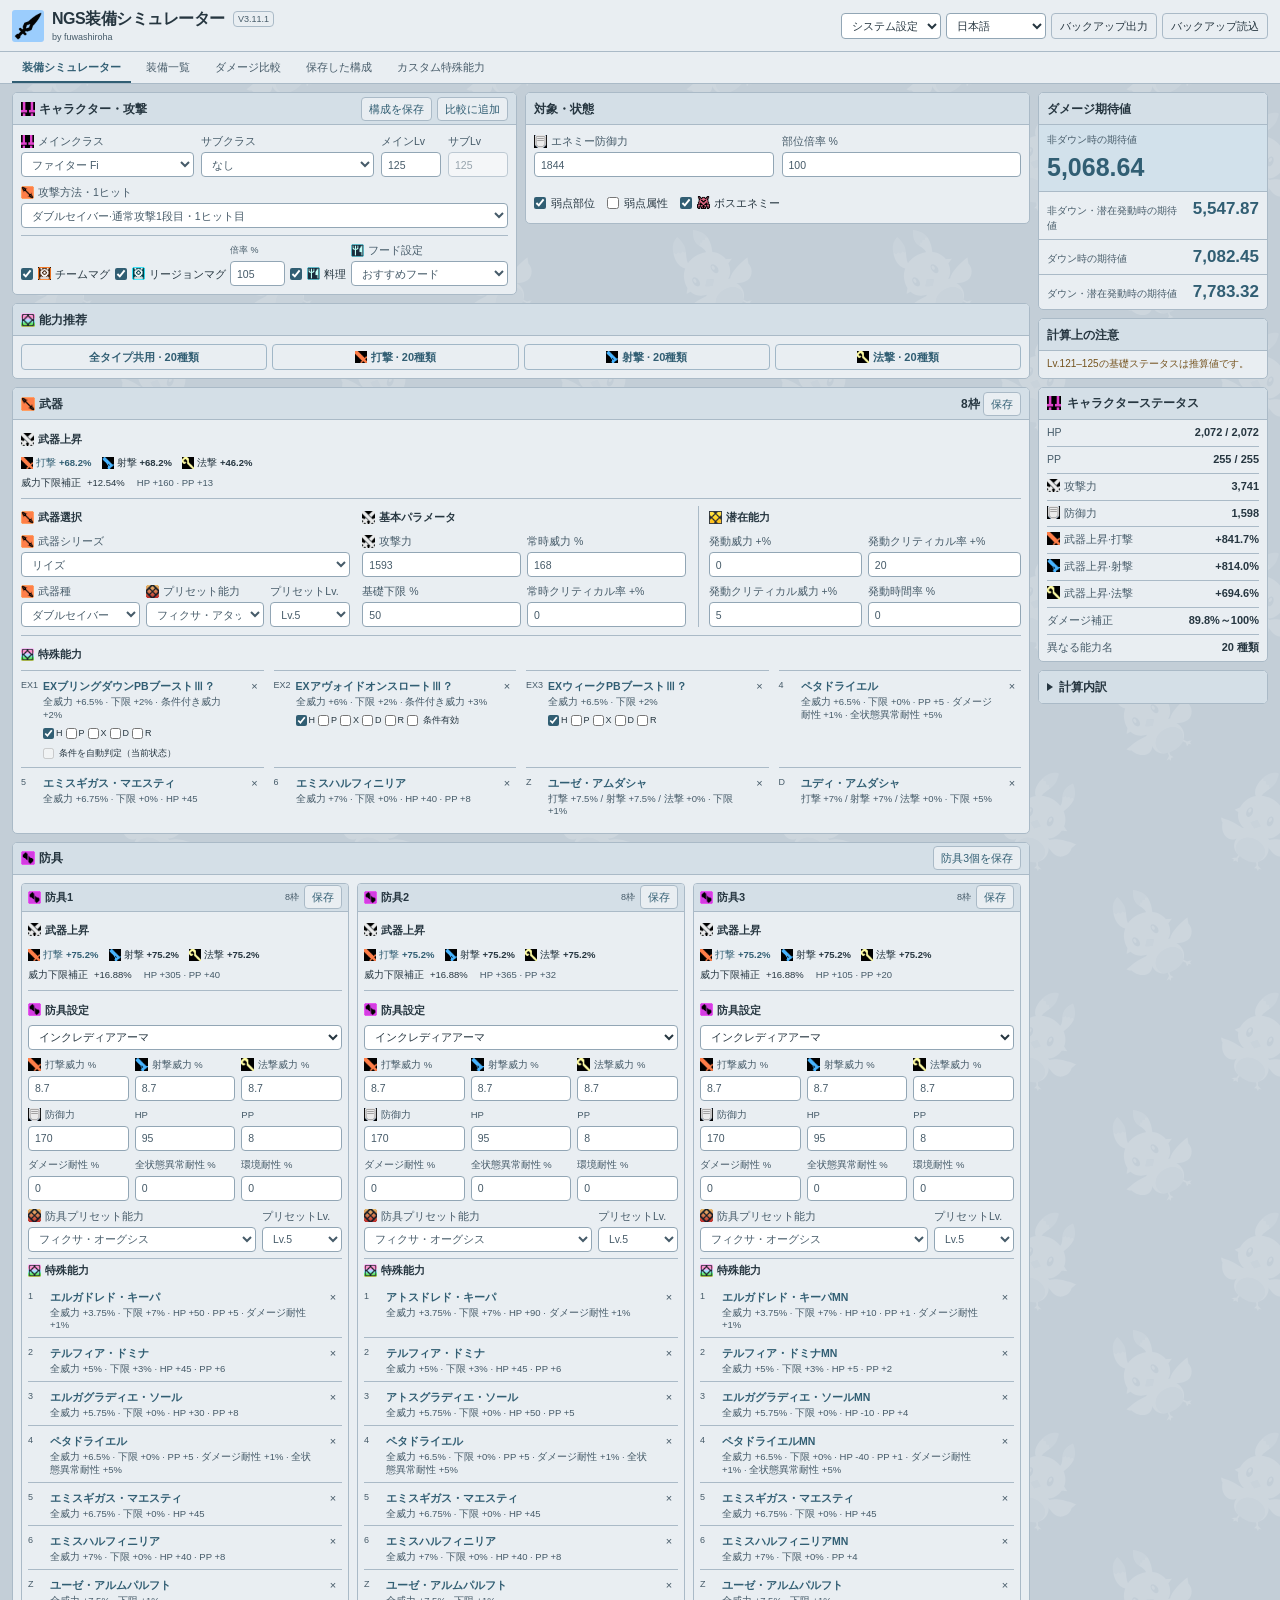
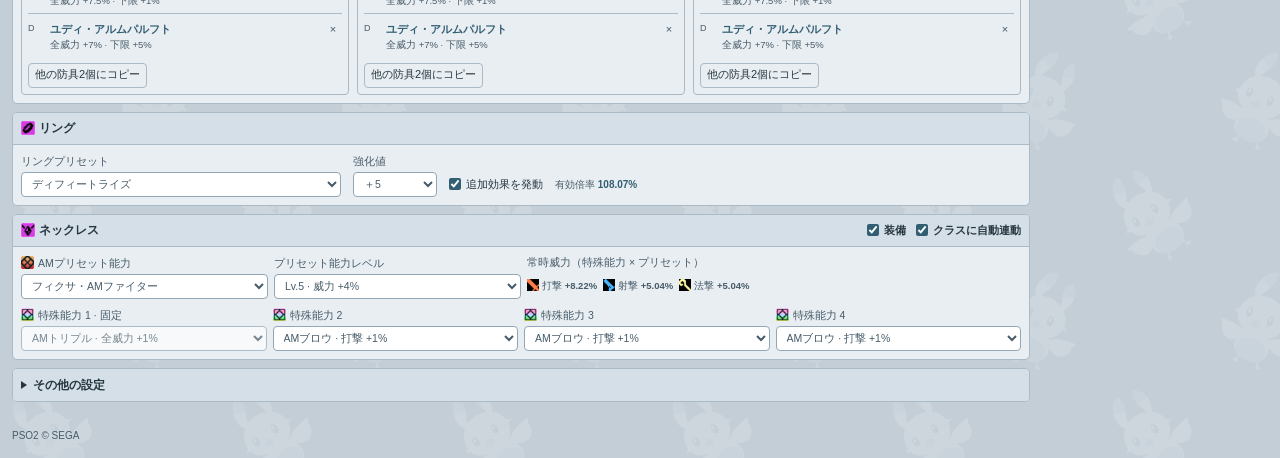
==== ngs-equipment/index.html @ b43def1e "Use English folder names throughout the simulator collection" ====
<!doctype html>
<html lang="zh-CN"><head><meta charset="utf-8"><meta name="viewport" content="width=device-width,initial-scale=1"><meta name="simulator-version" content="3.11.1"><title>NGS配装模拟器</title>
<link rel="icon" type="image/png" sizes="16x16" href="[data-uri]">
<link rel="icon" type="image/png" sizes="32x32" href="[data-uri]">

<script>
function setTheme(value){
 const theme=['light','dark'].includes(value)?value:'system';
 if(theme==='system')document.documentElement.removeAttribute('data-theme');
 else document.documentElement.setAttribute('data-theme',theme);
 try{localStorage.setItem('ngs-ui-theme',theme)}catch(e){}
}
try{setTheme(localStorage.getItem('ngs-ui-theme'))}catch(e){setTheme('system')}
</script>
<style>
:root{color-scheme:light;--control-bg:#fff;--bg:#c3ced7;--panel:#e9eef2;--line:#aabac7;--text:#263640;--muted:#465b69;--accent:#315e73;--blue:#315e73;--warn:#75531e;--soft:#dde5eb;--hover:#d9e5ed;--control-line:#92a6b5;--hover-line:#748e9f;--primary-hover:#284e61;--on-accent:#f1f4f5;--danger:#913c3b;--danger-bg:#eadbda;--warning-bg:#e8e0d0;--warning-line:#b39b6e;--toolbar:#d9e3eb;--toolbar-line:#a1b7c7;--toolbar-hover:#cadde9;--heading-bg:#d4dfe7;--result-bg:#d2e1eb;--base-bg:var(--bg);--toast-bg:#365c6e;--toast-text:#edf2f4;--selection:#947630;--shadow:#24323e12;--dialog-shadow:#152c4030;--scrim:#1c2e4266;--toast-shadow:#24323e20;}
*{box-sizing:border-box}
body{margin:0;background:var(--bg);color:var(--text);font:13px/1.5 system-ui,"Microsoft YaHei",sans-serif}
button,input,select{font:inherit;color:inherit}button,summary,select,input[type=checkbox]{cursor:pointer}
button{border:1px solid var(--line);border-radius:5px;background:var(--panel);padding:6px 11px;min-height:32px;transition:background .15s,border-color .15s}
button:hover{background:var(--hover);border-color:var(--hover-line)}button.primary{background:var(--accent);border-color:var(--accent);color:var(--on-accent);font-weight:600}button.primary:hover{background:var(--primary-hover)}button.danger{color:var(--danger)}button.small{font-size:12px;min-height:28px;padding:4px 8px}button:disabled{opacity:.5;cursor:default}
input,select{width:100%;min-width:0;height:32px;padding:4px 8px;border:1px solid var(--control-line);border-radius:4px;background:var(--control-bg)}input[type=checkbox]{width:15px;height:15px;accent-color:var(--accent);margin:0;flex-shrink:0}
:is(button,input,select,summary,a):focus-visible{outline:2px solid var(--accent);outline-offset:3px}
header{display:flex;justify-content:space-between;align-items:center;gap:16px;padding:14px 24px;background:var(--panel);border-bottom:1px solid var(--line)}h1{font-size:20px;letter-spacing:-.03em;margin:0}h1 .badge{font-size:11px;font-weight:400;margin-left:8px}.eyebrow{display:none}.byline{font-size:11px;color:var(--muted);margin-top:2px}
h2{font-size:15px;margin:0 0 12px}h3{font-size:13px;margin:12px 0 8px}small,.muted{color:var(--muted)}small{font-size:11px}a{color:var(--blue)}
.actions,.row{display:flex;flex-wrap:wrap;align-items:center;gap:8px}.header-actions{justify-content:flex-end}.header-actions select{width:118px}.status{font-size:11px;color:var(--muted)}
.topnav{display:flex;gap:20px;padding:0 24px;border-bottom:1px solid var(--line);background:var(--panel);overflow:auto}.topnav button{border:0;border-bottom:2px solid transparent;border-radius:0;padding:12px 2px;background:transparent;white-space:nowrap;color:var(--muted)}.topnav button.active{border-bottom-color:var(--accent);color:var(--accent);font-weight:650}
main{max-width:1920px;margin:auto;padding:18px 24px 32px}footer{margin-top:24px;padding-top:12px;border-top:1px solid var(--line);font-size:11px;color:var(--muted)}
.panel,.side-panel{background:var(--panel);border:1px solid var(--line);border-radius:7px;padding:14px;margin:0 0 14px}.sectionline,.split{display:flex;justify-content:space-between;align-items:center;gap:10px;flex-wrap:wrap;margin-bottom:12px}.sectionline h2,.split h2{margin:0}.sectionline h2 small{font-weight:400;margin-left:8px}
.sim-workspace{display:grid;grid-template-columns:minmax(0,1fr) 272px;gap:16px;align-items:start}.gear-workspace,.summary{min-width:0}.summary{position:sticky;top:var(--sidebar-top,12px)}
.grid{display:grid;grid-template-columns:repeat(3,minmax(0,1fr));gap:10px}.grid.two{grid-template-columns:repeat(2,minmax(0,1fr))}.grid.four{grid-template-columns:repeat(4,minmax(0,1fr))}.full{grid-column:1/-1}.field{display:block;min-width:0;font-size:12px;color:var(--muted)}.field input,.field select{margin-top:4px}.check{display:flex;align-items:center;gap:6px;font-size:12px;min-height:28px}
details{margin:8px 0}summary{font-size:12px;color:var(--blue);min-height:28px;padding:4px 0}details[open]>summary{margin-bottom:8px}details>.grid{margin-top:10px}.note{font-size:12px;color:var(--muted);margin:8px 0;line-height:1.65}.notice{font-size:12px;padding:10px 12px;background:var(--hover);border-left:3px solid var(--accent);margin:8px 0}.warning{background:var(--warning-bg);color:var(--warn);border-color:var(--warning-line);padding:8px 10px}.hidden,[hidden]{display:none!important}
.battle-actions{margin-left:auto}.battle-line{display:grid;gap:10px;align-items:end;padding:9px 0;border-top:1px solid var(--line)}.group-label{align-self:center;font-size:12px;color:var(--muted);font-weight:600}.character-line{grid-template-columns:78px 1fr 1fr 64px minmax(200px,2fr)}.target-line{grid-template-columns:78px 120px 110px 1fr}.condition-checks{display:flex;gap:10px;flex-wrap:wrap;align-items:center;min-height:32px}.buff-line{grid-template-columns:78px auto auto minmax(150px,210px) 1fr;align-items:center}.buff-explanation{justify-self:end;margin:0}.buff-explanation[open]{grid-column:2/-1;justify-self:stretch}.buff-explanation p{font-size:12px;color:var(--muted);margin:6px 0}.ring-line{grid-template-columns:78px minmax(140px,1fr) 80px auto auto;align-items:center}.ring-effective{font-size:12px;color:var(--muted)}.ring-effective strong{color:var(--accent)}.ring-explanation{margin:0 0 4px 88px}
.compact-battle>details:not(.ring-explanation){border-top:1px solid var(--line);margin:0;padding:5px 0}.compact-battle>details>summary{font-weight:500}.compact-battle summary small{font-size:11px;color:var(--muted);font-weight:400;margin-left:10px}.compact-battle summary .override-active{color:var(--warn);font-weight:600}.advanced-buffs{margin:12px 0}
.outfit-toolbar{margin:0 0 12px;padding:10px 12px;background:var(--toolbar);border:1px solid var(--line);border-radius:6px}.outfit-toolbar>.actions{gap:6px}.outfit-toolbar>.actions button{flex:1 1 130px;font-size:12px;line-height:1.4}.outfit-toolbar>.actions button.primary{background:var(--panel);color:var(--accent);border-color:var(--toolbar-line)}.outfit-toolbar>.actions button.primary:hover{background:var(--toolbar-hover)}.optimization-help{margin:6px 0 0}.optimization-rules{display:flex;gap:6px 18px;flex-wrap:wrap}.optimization-rules details{margin:0}.optimization-rules details[open]{flex-basis:100%}.outfit-toolbar [role=status]:empty{display:none}.outfit-toolbar [role=status]{padding-top:6px;font-size:12px}
.equipment-grid{display:grid;grid-template-columns:repeat(4,minmax(0,1fr));gap:12px;align-items:start}.equipment-card{min-width:0;background:var(--panel);border:1px solid var(--line);border-radius:7px;overflow:clip}.equipment-head{display:flex;align-items:center;justify-content:space-between;padding:9px 10px;background:var(--heading-bg);border-bottom:1px solid var(--line)}.equipment-head strong{font-size:14px}.equipment-head>span{font-size:11px;color:var(--muted)}.equipment-head button{margin-left:5px;background:transparent}.equipment-preamble{padding:10px}.equipment-name{display:none}.statfoot{font-size:11px;color:var(--muted);margin-top:5px}.equipment-panel{margin-top:8px;padding-top:8px;border-top:1px solid var(--line)}.statlabel{font-size:11px;color:var(--muted)}.equipment-pots{display:flex;flex-wrap:wrap;gap:4px 12px;margin:3px 0;font-size:11px;font-variant-numeric:tabular-nums}.equipment-pots .chosen{color:var(--accent)}.equipment-correction{display:flex;justify-content:space-between;gap:5px;font-size:11px}.equipment-correction strong{font-weight:500}.equipment-more{margin:5px 0 0}.equipment-more>summary{font-size:11px;min-height:24px}.equipment-extra,.equipment-status{display:grid;grid-template-columns:repeat(2,minmax(0,1fr));gap:4px 10px;font-size:11px;margin:8px 0}.equipment-extra b,.equipment-status b{float:right}
.slots{display:grid;gap:0;margin:0 10px}.slot{display:grid;grid-template-columns:22px minmax(0,1fr) 24px;gap:5px;padding:9px 0;border-top:1px solid var(--line);align-items:start;min-height:66px}.slot>small{padding-top:4px;font-size:10px}.slot>div{min-width:0}.slotname{display:block;width:100%;padding:0;min-height:24px;text-align:left;border:0;background:transparent;color:var(--accent);font-size:12px;font-weight:600;line-height:1.5;overflow-wrap:anywhere}.slotname:hover{background:var(--hover)}.slot small{font-size:10px;color:var(--muted);line-height:1.45}.slot>div>small{display:block}.slot>.small{padding:0;min-height:24px;width:24px;color:var(--muted);border-color:transparent;background:transparent}.slot>.small:hover{color:var(--danger);background:var(--danger-bg)}.slot-controls{display:flex;gap:5px;flex-wrap:wrap;align-items:center;margin-top:4px}.slot-controls:empty{display:none}.slot .check{font-size:10px;min-height:22px}.slot input[type=checkbox]{height:13px;width:13px}.ex-suffix-options{display:flex;gap:6px;flex-wrap:wrap}.ex-suffix-choice{display:inline-flex;align-items:center;gap:2px;font-size:10px;cursor:pointer}.equipment-footer{padding:0 10px 10px}.equipment-footer>details{padding-top:6px;border-top:1px solid var(--line);margin-bottom:6px}.equipment-footer summary{font-size:11px}.equipment-footer .grid{grid-template-columns:repeat(2,minmax(0,1fr))}
@supports(grid-template-rows:subgrid){.equipment-grid{grid-template-rows:auto auto repeat(8,minmax(66px,auto)) auto;row-gap:0}.equipment-card{display:grid;grid-template-rows:subgrid;grid-row:span 11}.equipment-body{display:contents}.equipment-card .slots{grid-template-rows:subgrid;grid-row:span 8}.equipment-preamble{align-self:start}}
.amulet-panel{margin-top:14px}.amulet-slots{margin-top:12px}
.side-panel{padding:0;overflow:clip}.side-panel h2,.side-panel>summary{padding:12px 14px;font-size:13px;margin:0;border-bottom:1px solid var(--line);font-weight:600}.side-panel>summary{border:0}.side-panel[open]>summary{border-bottom:1px solid var(--line)}.damage-row{display:flex;align-items:baseline;justify-content:space-between;gap:8px;padding:10px 14px;border-bottom:1px solid var(--line)}.damage-row:last-of-type{border:0}.damage-row span{color:var(--muted);font-size:11px}.damage-row strong{color:var(--accent);font-size:19px;line-height:1.3;font-variant-numeric:tabular-nums;white-space:nowrap}.damage-primary{display:block;background:var(--result-bg);padding:14px}.damage-primary span{display:block}.damage-primary strong{display:block;font-size:30px;margin-top:4px}.side-row{display:flex;justify-content:space-between;gap:10px;margin:0 14px;padding:8px 0;border-bottom:1px solid var(--line);font-size:12px;overflow-wrap:anywhere}.side-row:last-child{border:0}.side-row span{color:var(--muted)}.side-row strong{text-align:right;font-weight:600;font-variant-numeric:tabular-nums}.side-content{padding:0 12px 10px}.side-content .side-row{margin:0;font-size:11px}.side-content details{border-bottom:1px solid var(--line)}.side-panel>.note{padding:0 14px}.detailnames{display:flex;flex-wrap:wrap;gap:5px}.namechip{padding:3px 5px;background:var(--soft);border:1px solid var(--line);font-size:11px}.namechip b{color:var(--accent);margin-left:6px}
.tablewrap{overflow:auto}table{width:100%;border-collapse:collapse;font-size:12px;white-space:nowrap}td,th{padding:10px 12px;border-bottom:1px solid var(--line)}th{font-weight:500;text-align:left;background:var(--heading-bg);color:var(--muted)}td.number{text-align:right;font-variant-numeric:tabular-nums}td.title{min-width:160px;white-space:normal}td.title small{display:block}tr.base{background:var(--base-bg)}.bar{height:3px;background:var(--accent);margin-top:5px;max-width:100%}.badge{display:inline-block;border:1px solid var(--line);border-radius:4px;padding:2px 6px;color:var(--muted);font-size:11px}
dialog{width:min(800px,94vw);max-height:88dvh;padding:18px;border:1px solid var(--line);border-radius:9px;color:var(--text);background:var(--panel);box-shadow:0 16px 60px var(--dialog-shadow)}dialog::backdrop{background:var(--scrim)}#saveForm>.primary{margin-top:10px}dialog h2{font-size:16px}.pickerfilters{display:grid;grid-template-columns:2fr 1.4fr 1fr;gap:8px}.picklist{max-height:55dvh;overflow:auto;margin-top:10px;display:grid;gap:5px;align-content:start}.pickitem{display:block;text-align:left;width:100%;padding:10px 12px}.pickitem strong,.pickitem small{display:block}.pickitem small{white-space:normal;line-height:1.6}.originalnames{font-size:11px;color:var(--muted);overflow-wrap:anywhere}.pickgroup{grid-column:1/-1;padding:8px;background:var(--soft);margin:6px 0 0;font-size:12px}.savedgrid{display:grid;grid-template-columns:repeat(auto-fill,minmax(260px,1fr));gap:12px}.savedcard{border:1px solid var(--line);border-radius:7px;padding:16px;background:var(--panel)}.savedcard h3{margin-top:0;overflow-wrap:anywhere}.empty{text-align:center;padding:36px;color:var(--muted)}.source{font-size:12px;overflow-wrap:anywhere}ul{padding-left:22px}.metrics{display:flex;gap:18px;flex-wrap:wrap}.metric strong{display:block;font-size:18px}.big,.statvalue{font-size:24px;font-variant-numeric:tabular-nums;color:var(--accent)}.selected-target{outline:2px solid var(--selection);outline-offset:-2px}
#toast{position:fixed;bottom:24px;left:50%;transform:translateX(-50%);background:var(--toast-bg);color:var(--toast-text);padding:10px 18px;border-radius:6px;max-width:90vw;z-index:30;box-shadow:0 8px 30px var(--toast-shadow)}
@media(max-width:1390px){.sim-workspace{grid-template-columns:minmax(0,1fr) 250px}.equipment-grid{grid-template-columns:repeat(2,minmax(0,1fr))}.character-line{grid-template-columns:70px 1fr 1fr 64px}.character-line .attack-wide{grid-column:2/-1}}
@media(max-width:850px){header{padding:12px 16px;align-items:flex-start}.topnav{padding:0 16px;gap:16px}main{padding:14px 16px}.sim-workspace{grid-template-columns:1fr}.summary{position:static;display:grid;grid-template-columns:1fr 1fr;gap:12px}.summary>.side-panel{margin:0}.summary>.warning{grid-column:1/-1}.grid.four{grid-template-columns:repeat(2,minmax(0,1fr))}}
@media(max-width:500px){body{font-size:14px}header{flex-direction:column;gap:10px}h1{font-size:19px}.header-actions{width:100%;justify-content:flex-start}.header-actions .status{margin-left:auto}.topnav{gap:14px}.topnav button{font-size:12px}main{padding:12px}.panel{padding:12px}.sectionline h2 small{display:block;margin:2px 0 0}.battle-actions{gap:6px}.battle-actions button{font-size:12px}.character-line,.target-line,.buff-line,.ring-line{grid-template-columns:repeat(2,minmax(0,1fr));gap:8px}.group-label{grid-column:1/-1}.character-line .attack-wide,.condition-checks,.target-line .condition-checks{grid-column:1/-1}.ring-line>.check,.ring-effective{grid-column:auto}.buff-explanation,.buff-explanation[open]{grid-column:1/-1}.ring-explanation{margin-left:0}.compact-battle summary small{display:block;margin:2px 0 0 14px}.compact-battle input:not([type=checkbox]),.compact-battle select{height:36px}.equipment-grid{display:grid;grid-template-columns:1fr;grid-template-rows:none;gap:12px}.equipment-card{display:block;grid-row:auto}.equipment-body{display:block}.equipment-card .slots{grid-template-rows:none;grid-row:auto}.slot{min-height:64px}.slotname{font-size:13px}.slot small{font-size:11px}.slot>.small{min-height:28px}.summary{display:block}.summary>.side-panel{margin-bottom:12px}.grid{grid-template-columns:repeat(2,minmax(0,1fr))}.grid.two{grid-template-columns:1fr}.amulet-panel>.sectionline>.actions{display:block}.pickerfilters{grid-template-columns:1fr 1fr}.pickerfilters input{grid-column:1/-1}dialog{padding:14px}.damage-row strong{font-size:21px}.damage-primary strong{font-size:30px}}
@media(prefers-reduced-motion:reduce){*,*::before,*::after{transition:none!important;animation:none!important;scroll-behavior:auto!important}}
@media(prefers-color-scheme:dark){:root:not([data-theme="light"]){color-scheme:dark;--control-bg:var(--panel);--bg:#10161d;--panel:#18212b;--line:#344252;--text:#e4ebf2;--muted:#a6b5c4;--accent:#88c7ef;--blue:#88c7ef;--warn:#f2c47d;--soft:#1d2935;--hover:#253a4c;--control-line:#526477;--hover-line:#8ab6d3;--primary-hover:#a4d7f7;--on-accent:#102332;--danger:#ffa5a5;--danger-bg:#40272e;--warning-bg:#352a1d;--warning-line:#b78b4b;--toolbar:#1c2936;--toolbar-line:#526d83;--toolbar-hover:#2a4255;--heading-bg:#21303e;--result-bg:#1d3243;--base-bg:#21394b;--toast-bg:#a6d9f7;--toast-text:#102332;--selection:#e0b75b;--shadow:#0004;--dialog-shadow:#0008;--scrim:#060b13bb;--toast-shadow:#0006;}}
:root[data-theme="dark"]{color-scheme:dark;--control-bg:var(--panel);--bg:#10161d;--panel:#18212b;--line:#344252;--text:#e4ebf2;--muted:#a6b5c4;--accent:#88c7ef;--blue:#88c7ef;--warn:#f2c47d;--soft:#1d2935;--hover:#253a4c;--control-line:#526477;--hover-line:#8ab6d3;--primary-hover:#a4d7f7;--on-accent:#102332;--danger:#ffa5a5;--danger-bg:#40272e;--warning-bg:#352a1d;--warning-line:#b78b4b;--toolbar:#1c2936;--toolbar-line:#526d83;--toolbar-hover:#2a4255;--heading-bg:#21303e;--result-bg:#1d3243;--base-bg:#21394b;--toast-bg:#a6d9f7;--toast-text:#102332;--selection:#e0b75b;--shadow:#0004;--dialog-shadow:#0008;--scrim:#060b13bb;--toast-shadow:#0006;}
@media print{header,.topnav,button,footer{display:none!important}.sim-workspace{display:block}.summary{position:static}:root{color-scheme:light;--panel:white;--text:black;--muted:#333;--line:#aaa;--heading-bg:#eee;--result-bg:#eee;--base-bg:#eee;--accent:#174c70}body{background:white;color:black}.panel,.equipment-card,.side-panel{break-inside:avoid}}
</style><style id="compact-layout">
body{font-size:12px;line-height:1.4}
header{padding:8px 14px;gap:12px}h1{font-size:17px}h1 .badge,.byline{font-size:10px}.header-actions{gap:6px}.header-actions select{width:100px;height:28px;font-size:11px}.header-actions button{font-size:11px;padding:3px 8px;min-height:28px}.topnav{padding:0 14px;gap:16px}.topnav button{font-size:12px;min-height:30px;padding:7px 2px}
main{padding:10px 14px 24px}.sim-workspace{grid-template-columns:minmax(0,1fr) 240px;gap:10px}.panel{padding:8px;margin-bottom:8px;border-radius:5px}.sectionline,.split{gap:6px;margin-bottom:7px}h2{font-size:13px;margin-bottom:8px}h3{font-size:12px;margin:8px 0 5px}.sectionline h2{font-size:13px}.actions,.row{gap:6px}
button{font-size:12px;min-height:27px;padding:3px 8px;border-radius:3px}button.small{font-size:11px;min-height:25px;padding:3px 6px}input,select{height:27px;padding:3px 6px;font-size:12px;border-radius:3px}input[type=checkbox]{width:14px;height:14px}.field{font-size:11px}.field input,.field select{margin-top:2px}.grid{gap:6px}.check{font-size:11px;min-height:24px;gap:5px}small{font-size:10px}
details{margin:5px 0}summary{font-size:11px;min-height:24px;padding:2px 0}details[open]>summary{margin-bottom:5px}details>.grid{margin-top:6px}.note{font-size:11px;line-height:1.5;margin:5px 0}.notice{font-size:11px;padding:6px 9px;margin:6px 0}.warning{padding:6px 9px}
.battle-line{padding:6px 0;gap:7px}.group-label{font-size:11px}.character-line{grid-template-columns:66px 1fr 1fr 54px minmax(190px,2fr)}.target-line{grid-template-columns:66px 110px 100px 1fr}.buff-line{grid-template-columns:66px auto auto minmax(140px,190px) 1fr}.ring-line{grid-template-columns:66px minmax(130px,1fr) 64px auto auto}.condition-checks{min-height:27px;gap:5px 10px}.buff-explanation,.ring-effective{font-size:11px}.buff-explanation p{font-size:11px}.ring-explanation{margin:0 0 2px 73px}.compact-battle>details:not(.ring-explanation){padding:3px 0}.compact-battle summary small{font-size:10px;margin-left:7px}.advanced-buffs{margin:8px 0}.battle-actions button{font-size:11px}
.outfit-toolbar{padding:7px 8px;margin-bottom:8px;border-radius:4px}.outfit-toolbar>.actions{gap:5px}.outfit-toolbar>.actions button{font-size:11px;flex-basis:115px;line-height:1.3}.optimization-help{margin-top:3px}.optimization-rules{gap:4px 12px}.outfit-toolbar [role=status]{font-size:11px;padding-top:4px}
.equipment-grid{column-gap:8px}.equipment-card{border-radius:5px}.equipment-head{padding:6px 8px}.equipment-head strong{font-size:13px}.equipment-head>span{font-size:10px}.equipment-head button{font-size:10px;min-height:24px}.equipment-preamble{padding:7px}.statfoot{font-size:10px;margin-top:3px}.equipment-panel{margin-top:5px;padding-top:5px}.statlabel,.equipment-pots,.equipment-correction{font-size:10px}.equipment-pots{gap:3px 8px;margin:2px 0}.equipment-more{margin:3px 0 0}.equipment-more>summary{font-size:10px;min-height:22px}.equipment-extra,.equipment-status{font-size:10px;gap:3px 7px;margin:5px 0}
.equipment-card .slots{margin:0 7px}.slot{grid-template-columns:19px minmax(0,1fr) 24px;gap:4px;padding:6px 0;min-height:52px}.slotname{font-size:11px;min-height:22px;line-height:1.4}.slot small{font-size:10px;line-height:1.35}.slot>small{padding-top:3px}.slot-controls{margin-top:3px;gap:4px}.slot .check{font-size:10px;min-height:22px}.ex-suffix-options{gap:4px}.equipment-footer{padding:0 7px 7px}.equipment-footer>details{padding-top:4px;margin-bottom:4px}.equipment-footer summary{font-size:10px}
@supports(grid-template-rows:subgrid){.equipment-grid{grid-template-rows:auto auto repeat(8,minmax(52px,auto)) auto;row-gap:0}@media(500px < width < 1200px){.equipment-card:nth-child(-n+2){margin-bottom:8px}}}
.amulet-panel{margin-top:8px}.amulet-slots{margin-top:8px}.amulet-panel .sectionline{gap:6px}
.side-panel{margin-bottom:8px;border-radius:5px}.side-panel h2,.side-panel>summary{padding:7px 10px;font-size:12px}.damage-row{padding:7px 10px;gap:6px}.damage-row span{font-size:10px}.damage-row strong{font-size:17px}.damage-primary{padding:10px}.damage-primary strong{font-size:25px;margin-top:3px}.side-row{margin:0 10px;padding:5px 0;font-size:11px;gap:8px}.side-content{padding:0 9px 7px}.side-content .side-row{font-size:10px}.side-panel>.note{padding:0 10px}.namechip{font-size:10px;padding:2px 4px}
table{font-size:11px}td,th{padding:7px 8px}.savedgrid{gap:8px}.savedcard{padding:10px;border-radius:5px}.badge{font-size:10px;padding:1px 5px}.metrics{gap:12px}.metric strong{font-size:16px}.big,.statvalue{font-size:21px}footer{margin-top:14px;padding-top:8px;font-size:10px}
dialog{padding:12px;border-radius:6px}dialog h2{font-size:14px}.pickerfilters{gap:6px}.picklist{gap:4px;margin-top:7px}.pickitem{padding:7px 9px;font-size:12px}.pickitem small,.originalnames{font-size:10px;line-height:1.5}.pickgroup{padding:6px;font-size:11px;margin-top:4px}
@media(min-width:1100px){.character-line .attack-wide{grid-column:auto}}
@media(min-width:1200px){.sim-workspace .equipment-grid{grid-template-columns:repeat(4,minmax(0,1fr))}}
@media(min-width:851px) and (max-width:1099px){.character-line{grid-template-columns:66px 1fr 1fr 54px}.character-line .attack-wide{grid-column:2/-1}.buff-line{grid-template-columns:66px auto auto 1fr}.buff-explanation{grid-column:2/-1;justify-self:start}.ring-line{grid-template-columns:66px 1fr 64px}.ring-line>.check{grid-column:2}.ring-effective{grid-column:3}.target-line{grid-template-columns:66px 1fr 1fr}.condition-checks{grid-column:2/-1}}
@media(max-width:850px){header{padding:9px 12px}.topnav{padding:0 12px}main{padding:8px}.sim-workspace{grid-template-columns:1fr;gap:8px}.summary{position:static;gap:8px}.summary>.side-panel{margin-bottom:8px}.grid.four{grid-template-columns:repeat(2,minmax(0,1fr))}}
@media(max-width:500px){header{gap:8px}h1{font-size:16px}.header-actions{display:grid;grid-template-columns:repeat(2,minmax(0,1fr));gap:5px;width:100%}.header-actions select{width:100%;height:29px}.header-actions button{width:100%;height:29px}.header-actions .status{grid-column:1/-1}.header-actions .status[hidden]{display:none}.topnav{gap:13px}.topnav button{font-size:11px;padding:7px 0}.panel{padding:8px}.sectionline h2 small{margin:2px 0 0}.battle-actions button{font-size:11px;padding:3px 6px}.battle-line{gap:6px}.character-line,.target-line,.buff-line,.ring-line{grid-template-columns:repeat(2,minmax(0,1fr))}.group-label{grid-column:1/-1}.character-line .attack-wide,.condition-checks,.target-line .condition-checks{grid-column:1/-1}.buff-explanation,.buff-explanation[open]{grid-column:1/-1}.ring-line>.check,.ring-effective{grid-column:auto}.ring-explanation{margin-left:0}.compact-battle summary small{margin:2px 0 0 14px}.compact-battle input:not([type=checkbox]),.compact-battle select{height:30px}.equipment-grid{grid-template-columns:1fr;grid-template-rows:none;gap:8px}.equipment-card{display:block;grid-row:auto}.equipment-body{display:block}.equipment-card .slots{grid-template-rows:none;grid-row:auto}.slot{min-height:54px;padding:6px 0}.slotname{font-size:12px}.slot>.small{min-height:26px}.summary{display:block}.summary>.side-panel{margin-bottom:8px}.damage-row strong{font-size:18px}.damage-primary strong{font-size:25px}.pickerfilters{grid-template-columns:1fr 1fr}.pickerfilters input{grid-column:1/-1}.amulet-panel>.sectionline>.actions{display:flex}.amulet-panel>.sectionline>.actions .check{font-size:10px}}
</style><style id="ui-icons">
.ui-icon{display:inline-block;width:14px;height:14px;vertical-align:-2px;margin-right:4px;flex-shrink:0;object-fit:contain;image-rendering:auto}
.ui-icon.stat-icon{width:12px;height:12px;vertical-align:-2px;margin-right:3px}
.field-title{display:block;line-height:1.4}.field-title .ui-icon{vertical-align:-3px}
.equipment-pots{column-gap:6px}.equipment-pots>span{white-space:nowrap}.equipment-head strong .ui-icon{vertical-align:-2px}
</style><style id="unified-layout">:root{--ink:var(--text)}
:root[data-theme=dark]{--base-bg:#10171f;--panel:#18222d;--text:#dce6ef;--ink:#dce6ef;--muted:#9bafbf;--line:#344555;--accent:#8ed3fb;--soft:#1d2b38;--heading-bg:#213241}
@media(prefers-color-scheme:dark){:root:not([data-theme=light]){--base-bg:#10171f;--panel:#18222d;--text:#dce6ef;--ink:#dce6ef;--muted:#9bafbf;--line:#344555;--accent:#8ed3fb;--soft:#1d2b38;--heading-bg:#213241}}
body{font-family:Arial,"Microsoft YaHei","Meiryo",sans-serif;font-size:11px;line-height:1.45;background:var(--base-bg);color:var(--text)}
body>header{padding:7px 12px;gap:10px;min-height:42px;align-items:center;border-bottom:1px solid var(--line)}
header h1,header .brand-title h1{font-size:16px;line-height:1.3;margin:0}.byline,.brand-author{font-size:9px;margin-top:1px}.eyebrow{display:none}
.badge,.app-version{font-size:9px;padding:1px 4px}.header-actions{gap:5px}.header-actions .language-select>span{display:none}
button,input,select,textarea,option{font-family:inherit;font-size:10.5px}button{min-height:25px;padding:3px 7px;border-radius:4px}input:not([type=checkbox]):not([type=radio]),select{height:25px;min-height:25px;padding:3px 6px;border-radius:4px}input[type=checkbox]{width:12px;height:12px}
.topnav{display:flex;gap:5px;padding:0 12px;background:var(--panel);border-bottom:1px solid var(--line);overflow-x:auto;white-space:nowrap}
.topnav button{border:0;border-bottom:2px solid transparent;background:transparent;color:var(--muted);border-radius:0;min-height:31px;padding:5px 10px;font-size:11px}
.topnav button.active{color:var(--accent);border-bottom-color:var(--accent);font-weight:700}.topnav .ui-icon{width:12px;height:12px}
body>main{display:block;max-width:1680px;margin:auto;padding:8px 12px 18px}.sim-workspace{display:grid;grid-template-columns:minmax(0,1fr) 230px;gap:8px;align-items:start}
.gear-workspace,.left{display:grid;grid-template-columns:minmax(0,1fr);gap:8px;min-width:0}.sim-section,.left>.card,.sim-top-grid>.card{grid-column:auto;min-width:0;margin:0;padding:8px;background:var(--panel);border:1px solid var(--line);border-radius:5px}.sim-top-grid{display:grid;grid-template-columns:repeat(2,minmax(0,1fr));gap:8px;align-items:start}
.sectionline,.section-title{display:flex;align-items:center;justify-content:space-between;gap:6px;margin:0 0 6px;min-height:23px}.sectionline h2,.section-title h2,h2{font-size:12px;line-height:1.4;margin:0;font-weight:700}h3{font-size:11px;margin:7px 0 4px}
.actions,.row{gap:5px}.field,.field>span,.group-label,.toggle,.check,.hint,.note,.muted{font-size:10.5px}.field input,.field select{margin-top:3px}.fields,.grid{gap:6px}.fields.four,.grid.four{grid-template-columns:repeat(4,minmax(0,1fr))}.fields.three,.grid.three{grid-template-columns:repeat(3,minmax(0,1fr))}
.sim-character-fields{display:grid;grid-template-columns:1fr 1fr 64px minmax(220px,2fr);gap:7px;align-items:end}.sim-target-fields{display:grid;grid-template-columns:120px 120px minmax(0,1fr);gap:8px;align-items:end}.condition-checks,.toggles{display:flex;gap:5px 12px;flex-wrap:wrap;min-height:25px;margin:5px 0 0}.check,.toggle{min-height:23px;gap:5px}
.sim-top-grid .sim-character-fields{grid-template-columns:1fr 1fr 60px}.sim-top-grid .attack-wide{grid-column:1/-1}.sim-top-grid .sim-target-fields{grid-template-columns:1fr 1fr}.sim-top-grid .condition-checks{grid-column:1/-1}.other-section-host{padding:0!important}
.sim-other{padding:0}.sim-other>summary{padding:8px;min-height:35px;margin:0;display:list-item;font-size:12px;font-weight:700;color:var(--text)}.sim-other>summary h2{display:inline;font-size:12px}.sim-other-content{padding:0 8px 8px}.sim-other details{margin-top:7px;padding-top:7px}.sim-other summary{font-size:10.5px;min-height:24px;padding:3px 0}.sim-other .buff-line{grid-template-columns:66px auto auto minmax(140px,200px);padding:4px 0}.sim-other .advanced-buffs{margin:5px 0}
.summary,.right{position:sticky;top:8px;align-self:start;min-width:0;display:flex;flex-direction:column;gap:8px}.side-panel,.right>.card,.right>#result,.right>#warnings{margin:0;border:1px solid var(--line);border-radius:5px;overflow:hidden;padding:0;background:var(--panel)}
.side-panel h2,.right .section-title,.right #result .damage-heading,.sim-side-heading{font-size:12px;background:var(--heading-bg);padding:7px 8px;margin:0;border-bottom:1px solid var(--line)}.right .section-title{min-height:31px}.right .section-title h2{font-size:12px;background:none;padding:0;border:0}
.damage-row{padding:6px 8px}.damage-row span{font-size:10px}.damage-row strong{font-size:17px}.damage-primary{padding:8px}.damage-primary strong{font-size:25px}.side-row{margin:0 8px;padding:5px 0;font-size:10.5px}.side-row strong{font-size:11px}.side-content{padding:0 8px 7px}
.sim-warning-list{list-style:none;margin:0;padding:6px 8px;max-height:100px;overflow:auto;font-size:10px;color:var(--warn,var(--danger))}.sim-warning-list li+li{margin-top:5px}.sim-clear{font-size:9px;font-weight:400;color:var(--muted);float:right}.sim-breakdown{margin:0;padding:0;border:0}.sim-breakdown>summary{padding:7px 8px;color:var(--text);font-size:12px;font-weight:700;min-height:31px;background:var(--heading-bg);margin:0}.sim-breakdown>summary h2{display:inline;background:none;border:0;padding:0}.sim-breakdown-body{padding:7px 8px}.sim-breakdown-body details{margin-top:5px;padding-top:5px}.sim-breakdown-body summary{font-size:10px;min-height:23px;padding:3px 0}
.sim-breakdown .side-row{margin:0;font-size:10px}.sim-breakdown .formula,.sim-breakdown .trace>div{font-size:10px;padding:5px}.right #result .big-number{font-size:25px;margin-top:2px}.right #result .damage-primary{padding:8px}.right #result .damage-row,.right #result .damage-context{padding:6px 8px}.right #result .damage-range b,.right #result .damage-crit b{font-size:15px}.right #result .dps-total{font-size:18px}.right #result .dps-parts{font-size:9px}.right #result .damage-context{display:none}
.survival-stats{padding:0 8px;display:block}.survival-stats>div{display:flex;justify-content:space-between;padding:5px 0;font-size:10.5px}.survival-stats span{font-size:10.5px}.survival-stats b{font-size:11px}
#survival .survival-stats>div{padding:4px 0}#survival .survival-stats span{font-size:10.5px}#survival .survival-stats b{font-size:11px}.right #result .metrics .damage-row{display:flex;align-items:center;justify-content:space-between;gap:5px;padding:5px 8px}.right #result .dps-block{display:grid;grid-template-columns:1fr auto;gap:2px;align-items:center}.right #result .dps-block .result-top{display:block}.right #result .dps-block .result-top>span:last-child{display:none}.right #result .dps-block .dps-parts{grid-column:1/-1;display:flex;justify-content:space-between}.right #result .dps-total{text-align:right}
.outfit-toolbar{margin:0 0 7px;padding:0;background:none;border:0}.outfit-toolbar>.actions{display:grid;grid-template-columns:repeat(5,minmax(0,1fr));gap:5px}.outfit-toolbar .primary{font-size:10px;min-height:26px;padding:3px}.outfit-toolbar .ui-icon{width:12px;height:12px}.outfit-toolbar .statfoot:empty{display:none}
.equipment-card{border-radius:4px}.equipment-head{padding:5px 7px}.equipment-head strong{font-size:11px}.equipment-head>span{font-size:9px}.equipment-head button{font-size:9px;min-height:22px;padding:2px 5px}.equipment-preamble{padding:6px}.equipment-panel{margin-top:5px;padding-top:5px}.statfoot,.statlabel,.equipment-pots,.equipment-correction,.slot small{font-size:9.5px}.equipment-pots{gap:3px 6px}.equipment-extra{font-size:9.5px;gap:3px 8px;margin:5px 0}.gear-secondary{display:flex;gap:10px;font-size:9.5px;color:var(--muted);margin-top:4px}
.weapon-section>.equipment-card{display:block;border:0;background:none;overflow:visible;margin:0;grid-row:auto}.weapon-section>.equipment-card>.equipment-head{display:none}.weapon-section .equipment-body{display:grid;grid-template-columns:190px minmax(0,1fr);gap:8px}.weapon-section .equipment-preamble{padding:0}.weapon-section .slots{display:grid;grid-template-columns:repeat(3,minmax(0,1fr));grid-template-rows:none;grid-row:auto;gap:0 8px;margin:0}.weapon-section .equipment-footer{display:block;grid-column:1/-1;padding:0}.weapon-section .slot{min-height:43px}
.slot{grid-template-columns:18px minmax(0,1fr) 18px;gap:4px;padding:5px 0;min-height:43px}.slotname{font-size:10.5px;min-height:20px;line-height:1.35}.slot>small{font-size:9px}.slot>.small{width:18px;min-height:20px}.slot-controls{margin-top:3px;gap:3px}.slot .check,.ex-suffix-choice{font-size:9px;min-height:17px}.ex-suffix-options{gap:3px}.slot input[type=checkbox]{width:11px;height:11px}.equipment-footer{padding:0 6px 6px}
.armor-grid{display:grid;grid-template-columns:repeat(3,minmax(0,1fr));gap:8px;align-items:start}.armor-grid .equipment-card{display:block;grid-row:auto;margin:0}.armor-grid .equipment-body{display:block}.armor-grid .slots{grid-template-rows:none;grid-row:auto;margin:0 6px}.armor-grid .slot{min-height:43px}
.amulet-panel>.grid:first-of-type{grid-template-columns:repeat(3,minmax(0,1fr))}.amulet-panel>.grid{gap:6px}.amulet-panel>.sectionline>.actions{display:flex;gap:10px}.ring-fields{display:flex;flex-wrap:wrap;align-items:center;gap:8px 12px}.ring-fields .field{margin:0}.ring-fields select{margin-top:0}.ring-choice{position:relative;display:flex;align-items:center;gap:6px;flex:1 1 280px;max-width:440px}.ring-choice-caption{white-space:nowrap}.ring-choice>select{flex:1;min-width:0}.ring-level{display:flex;align-items:center;gap:6px;flex:none}.ring-level .field-title{white-space:nowrap}.ring-level select{width:70px}.ring-fields>.check{white-space:nowrap;min-height:25px}.ring-effective{font-size:10px;margin-left:auto;white-space:nowrap}
.text-button{font-size:10.5px;min-height:23px;padding:2px 4px}.weapon-card{padding:7px;border-radius:4px}.weapon-card h3{font-size:12px;margin:5px 0}.equip-kicker{font-size:9.5px;letter-spacing:0;margin-bottom:5px}.statline,.unitstats,.slot-header{font-size:9.5px}.slot-header{margin:6px 0 4px}.sop,.affix,.add-affix{font-size:10px;min-height:25px;padding:3px 6px}.sop span{font-size:9px}.sop-slots,.affix-slots{gap:4px}.units{display:grid;grid-template-columns:repeat(3,minmax(0,1fr));gap:7px}.unit-card{padding:7px;border-radius:4px}.unit-card select{height:25px;font-size:10px}.unit-card .affix-slots{display:flex;flex-direction:column}.weapon-abilities{min-width:0}.timed-heading strong{font-size:10.5px}.embed>span{font-size:10px}.attack-strip{font-size:10px;padding:5px 7px;margin:5px 0 0}.attack-strip .tag{font-size:9px}
.plan-grid,.savedgrid{display:grid;grid-template-columns:repeat(auto-fill,minmax(245px,1fr));gap:8px}.plan-card,.savedcard{padding:10px;background:var(--panel);border:1px solid var(--line);border-radius:5px}.plan-card h3,.savedcard h3{font-size:12px;margin:0 0 5px}.plan-card .actions,.savedcard .actions{margin-top:8px}.plan-meta{font-size:10px;color:var(--muted)}
.custom-affix-form{margin-bottom:10px;padding:8px;border:1px solid var(--line);border-radius:4px}.custom-affix-form .fields{grid-template-columns:repeat(5,minmax(0,1fr));margin:6px 0}.custom-affix-form .wide{grid-column:span 2}.empty{font-size:11px;padding:22px;color:var(--muted);text-align:center}
table{font-size:10.5px}th{font-size:10px;padding:6px 8px}td{padding:7px 8px}dialog{font-size:11px;padding:12px;border-radius:6px}dialog h2{font-size:13px}.pickitem,.picker-item{font-size:10.5px;padding:7px 9px}.pickitem small,.picker-item small,.picker-item span{font-size:9.5px}.ui-icon{width:13px;height:13px;vertical-align:-2px}.ui-icon.stat-icon{width:12px;height:12px}.field-title .ui-icon{vertical-align:-2px}footer{padding:8px 0 0;font-size:9px;color:var(--muted)}
[hidden]{display:none!important}
@media(min-width:1100px){.weapon-card{display:grid;grid-template-columns:minmax(210px,1fr) minmax(0,1.8fr);column-gap:12px}.weapon-abilities{grid-column:2;grid-row:1/span 5}.weapon-card>.fields{grid-template-columns:repeat(3,minmax(0,1fr))}.weapon-card>.equip-kicker,.weapon-card>h3,.weapon-card>.statline{grid-column:1}.sim-top-grid #character>.fields.four{grid-template-columns:repeat(4,minmax(0,1fr))}.sim-top-grid #character>.fields.three{grid-template-columns:repeat(2,minmax(0,1fr))}.sim-top-grid #character>.fields.three>.field:last-child{grid-column:1/-1}.sim-top-grid #enemy>.fields.four{grid-template-columns:repeat(3,minmax(0,1fr))}.sim-top-grid #enemy>.fields.four+.fields.four{grid-template-columns:repeat(4,minmax(0,1fr))}}
@media(max-width:1099px){.weapon-section .equipment-body{grid-template-columns:170px minmax(0,1fr)}.weapon-section .slots{grid-template-columns:repeat(2,minmax(0,1fr))}.weapon-card{display:block}.weapon-abilities{margin-top:7px}.sim-character-fields{grid-template-columns:1fr 1fr 64px}.sim-character-fields .attack-wide{grid-column:1/-1}.sim-top-grid{grid-template-columns:1fr}}
@media(max-width:900px){.sim-workspace{grid-template-columns:minmax(0,1fr)}.summary,.right{position:static;display:grid;grid-template-columns:repeat(2,minmax(0,1fr));gap:8px;order:initial}.sim-target-fields{grid-template-columns:1fr 1fr}.condition-checks{grid-column:1/-1}.armor-grid{grid-template-columns:repeat(3,minmax(0,1fr))}.custom-affix-form .fields{grid-template-columns:repeat(3,minmax(0,1fr))}}
@media(max-width:600px){body>header{padding:7px 8px;align-items:flex-start}.header-actions{display:grid;grid-template-columns:repeat(2,minmax(0,1fr));gap:4px}.header-actions button,.header-actions select{width:100%;height:25px}.topnav{padding:0 4px;gap:0}.topnav button{font-size:10.5px;padding:5px 8px}body>main{padding:7px}.sim-character-fields{grid-template-columns:1fr 1fr}.sim-character-fields .attack-wide{grid-column:1/-1}.weapon-section .equipment-body{display:block}.weapon-section .slots{grid-template-columns:1fr;margin-top:7px}.armor-grid,.units{grid-template-columns:1fr}.armor-grid .slot{min-height:40px}.unit-card .affix-slots{display:grid;grid-template-columns:repeat(2,minmax(0,1fr))}.outfit-toolbar>.actions{grid-template-columns:repeat(2,minmax(0,1fr))}.ring-choice{flex-basis:100%;max-width:none}.ring-effective{margin-left:auto}.amulet-panel>.grid,.amulet-panel>.grid:first-of-type{grid-template-columns:repeat(2,minmax(0,1fr))}.amulet-panel>.sectionline>.actions{gap:4px;flex-wrap:wrap}.sim-other .buff-line{grid-template-columns:1fr 1fr}.sim-other .buff-line>.group-label{grid-column:1/-1}.fields.four,.grid.four,.fields.three,.grid.three{grid-template-columns:repeat(2,minmax(0,1fr))}.custom-affix-form .fields{grid-template-columns:repeat(2,minmax(0,1fr))}.summary,.right{display:flex}.sim-section,.left>.card{padding:7px}.sim-other{padding:0}.weapon-card{padding:6px}.weapon-card>.fields{grid-template-columns:repeat(2,minmax(0,1fr))}}

.character-buffs,.role-buffs{display:grid;grid-template-columns:repeat(3,minmax(0,1fr));gap:6px;margin-top:7px;padding:6px 0 0;border-top:1px solid var(--line);align-items:end}
.character-buffs{grid-template-columns:auto auto minmax(0,1fr)}.character-buffs .check{min-width:0}.character-buffs .buff-explanation{display:none}.character-buffs select{width:100%}
#ngs-character>details{margin-top:6px;padding-top:6px}#ngs-recommend .outfit-toolbar{margin:0}#ngs-recommend .sectionline{margin-bottom:4px}
.equipment-footer>details,.weapon-card>details,.ring-attributes{margin-top:6px;padding-top:6px;border-top:1px solid var(--line)}.equipment-footer>details>summary,.weapon-card>details>summary,.ring-attributes>summary{font-size:10.5px;min-height:24px}
.weapon-card>details{grid-column:1/-1}.weapon-card>.custom-weapon-settings{grid-column:1/-1}.role-buffs>.field{min-width:0}.role-buffs select{width:100%}.role-buffs:has(#drink-secondary){grid-template-columns:repeat(2,minmax(0,1fr))}
@media(max-width:600px){.character-buffs,.role-buffs{grid-template-columns:repeat(2,minmax(0,1fr))}.role-buffs>.field:last-child{grid-column:1/-1}}

.weapon-section .equipment-body{display:block}.weapon-section .equipment-preamble{display:grid;grid-template-columns:minmax(240px,1fr) minmax(0,2fr);gap:12px}.weapon-overview{min-width:0}.weapon-overview>.grid.two{grid-template-columns:minmax(0,1fr) minmax(0,1fr) 62px}.weapon-parameters{display:grid;grid-template-columns:repeat(2,minmax(0,1fr));gap:12px;min-width:0}.weapon-parameters>.grid,.weapon-trigger-parameters{display:grid;grid-template-columns:repeat(2,minmax(0,1fr));gap:6px;align-content:start}.weapon-trigger-group{min-width:0;border-left:1px solid var(--line);padding-left:10px}.weapon-trigger-group h3{font-size:10.5px;margin:0 0 5px}.weapon-section .weapon-abilities-heading{font-size:10.5px;border-top:1px solid var(--line);padding-top:7px;margin:8px 0 3px}.weapon-section .slots{grid-template-columns:repeat(4,minmax(0,1fr));align-content:start;gap:0 10px}.weapon-section .slot{min-height:58px}.weapon-section .gear-secondary{margin-top:5px}
@media(max-width:1099px){.weapon-section .equipment-preamble{display:block}.weapon-parameters{margin-top:8px;padding-top:7px;border-top:1px solid var(--line)}.weapon-section .slots{grid-template-columns:repeat(3,minmax(0,1fr))}}
@media(max-width:600px){.weapon-section .slots{grid-template-columns:1fr}.weapon-parameters{display:block}.weapon-trigger-group{border-left:0;border-top:1px solid var(--line);padding:7px 0 0;margin-top:8px}.weapon-section .slot{min-height:43px}}

.sim-top-grid .sim-character-fields,.sim-character-fields{grid-template-columns:minmax(0,1fr) minmax(0,1fr) 60px 60px}.sim-character-fields .attack-wide{grid-column:1/-1}.character-buffs{grid-template-columns:auto auto auto minmax(0,1fr);gap:5px}.character-region{display:flex;align-items:end;gap:4px;min-width:0}.character-region>.field{width:55px;flex:none}.character-region>.field>.field-title{font-size:9px}.character-region>.field>input{width:100%}.sim-character-fields input:disabled{opacity:.5;cursor:not-allowed}
@media(max-width:600px){.sim-top-grid .sim-character-fields,.sim-character-fields{grid-template-columns:repeat(2,minmax(0,1fr))}.character-buffs{grid-template-columns:repeat(2,minmax(0,1fr))}}
.header-actions select{background:var(--control-bg)}</style><style id="shared-header">body>header{display:flex;box-sizing:border-box;height:52px;min-height:52px;padding:7px 12px;gap:10px;align-items:center;justify-content:space-between;flex-wrap:nowrap;flex-direction:row}body>header>div:first-child{flex:1 1 auto;min-width:0}body>header .brand{gap:0}body>header .brand-title{display:flex;align-items:center;flex-wrap:nowrap;gap:8px;min-height:20px;max-width:100%}body>header h1,body>header .brand-title h1{min-width:0;margin:0;font-size:16px;line-height:20px;font-weight:700;letter-spacing:-.03em;white-space:nowrap;overflow:hidden;text-overflow:ellipsis}body>header .byline,body>header .brand-author,body>header .sub{display:block;font-size:9px;line-height:12px;margin:2px 0 0;color:var(--muted);opacity:1}body>header .badge,body>header .app-version{display:inline-flex;align-items:center;box-sizing:border-box;height:16px;margin:0;border:1px solid var(--line,var(--border));border-radius:4px;color:var(--muted);font-weight:400;letter-spacing:normal;flex-shrink:0;font-size:9px;line-height:12px;padding:1px 4px;vertical-align:middle;white-space:nowrap}body>header .header-actions,body>header .toolbar{display:flex;align-items:center;gap:5px;margin:0;flex:0 0 auto;flex-wrap:nowrap}body>header .header-actions button,body>header .header-actions select,body>header .toolbar button,body>header .toolbar select{box-sizing:border-box;height:26px;min-height:26px;font-size:10.5px;line-height:16px}body>.topnav,body>#planTabs{display:flex;box-sizing:border-box;height:32px;min-height:32px;gap:5px;padding:0 12px;align-items:stretch;overflow-x:auto;overflow-y:hidden;scrollbar-width:none;white-space:nowrap}body>.topnav button,body>#planTabs .planTab button,body>#planTabs #addPlan{box-sizing:border-box;height:31px;min-height:31px;padding:5px 10px;font-size:11px;line-height:16px;white-space:nowrap}body>#planTabs .planTab .tabClose{padding:5px}body>.topnav::-webkit-scrollbar,body>#planTabs::-webkit-scrollbar{display:none}@media(max-width:900px){body>header{height:auto;min-height:52px;flex-wrap:wrap}body>header>div:first-child{flex-basis:100%;width:100%;text-align:left}body>header .header-actions,body>header .toolbar{width:100%;flex-wrap:wrap;justify-content:flex-start}body>header .header-actions button,body>header .header-actions select{width:auto}}@media(max-width:600px){body>header{padding:7px 8px}body>.topnav,body>#planTabs{padding:0 8px}}body>header .header-actions select,body>header .header-actions .language-select select,body>header .toolbar select{width:100px;min-width:100px;max-width:100px;flex:0 0 100px}body>header .language-select,body>header .langLabel,body>header .themeControl{width:auto;min-width:0;max-width:none;flex:0 0 auto}</style><style id="shared-panels">
:root{--sim-title-height:32px;--sim-inset-bg:var(--soft,var(--subtle));--sim-inset-heading-bg:var(--heading-bg,var(--bar))}
body main .sectionline,body main .section-title,body .side-panel>h2,body .right #result>.damage-heading,body .right #warnings>.sim-side-heading,body .right #survival>.section-title,body .sim-breakdown>summary,body .sim-other>summary,body .panelTitle{box-sizing:border-box;height:var(--sim-title-height);min-height:var(--sim-title-height);padding:3px 8px;margin:0;font-size:12px;font-weight:700;line-height:18px;color:var(--text);background:var(--sim-inset-heading-bg);border-bottom:1px solid var(--line,var(--border));border-radius:4px 4px 0 0;gap:6px;flex-shrink:0}
body main .sectionline h2,body main .section-title h2,body .right #result>.damage-heading h2,body .sim-breakdown>summary h2,body .sim-other>summary h2{margin:0;padding:0;border:0;background:none;font-size:12px;font-weight:700;line-height:18px}
body .side-panel>h2,body .right #result>.damage-heading,body .right #warnings>.sim-side-heading{display:flex;align-items:center}
body main .panel,body .left>.card,body .sim-top-grid>.card,body #comparison{--section-padding:8px}
body main .panel>.sectionline,body .left>.card>.section-title,body .sim-top-grid>.card>.section-title,body #comparison>.section-title{margin:calc(-1 * var(--section-padding)) calc(-1 * var(--section-padding)) 8px}
body #ngs-recommend>.sectionline{margin-bottom:8px}

body main .sectionline .ui-icon,body main .section-title .ui-icon,body .side-panel>h2 .ui-icon,body .panelTitle>.ui-icon{width:14px;height:14px}
body .armor-grid>.equipment-card,body .unit-card,body .materials .mat{--inset-padding:7px;background:var(--panel);border:1px solid var(--line,var(--border));border-radius:4px}
body .weapon-section>.equipment-card,body #equipment>.weapon-card{padding:0;background:none;border:0;border-radius:0}
body #equipment>.weapon-card>.fields{grid-row:1}
body .armor-grid>.equipment-card>.equipment-head,body .materials .mat>.matHead{box-sizing:border-box;height:28px;min-height:28px;padding:3px 6px;background:var(--sim-inset-heading-bg);color:var(--text);border-bottom:1px solid var(--line,var(--border));font-size:11px;line-height:18px;align-items:center}
body .armor-grid>.equipment-card>.equipment-head strong,body .materials .mat>.matHead>span{font-size:11px;font-weight:700}
body .weapon-card>.equip-kicker,body .unit-card>.equip-kicker{display:flex;align-items:center;box-sizing:border-box;height:28px;min-height:28px;margin:calc(-1 * var(--inset-padding)) calc(-1 * var(--inset-padding)) 7px;padding:3px 6px;grid-column:1/-1;grid-row:1;background:var(--sim-inset-heading-bg);border-bottom:1px solid var(--line);border-radius:3px 3px 0 0;font-size:11px;line-height:18px;font-weight:700;color:var(--text)}
body #equipment>.weapon-card>.weapon-abilities{grid-row:1/span 3}
body .materials .mat.baseMaterial{border-color:var(--accent)}
@media(max-width:600px){body .sim-section,body .left>.card{--section-padding:7px}body .weapon-card{--inset-padding:6px}body main .sectionline,body main .section-title{height:auto;flex-wrap:wrap}}

body main .sectionline h2,body main .section-title h2,body .equipment-head>strong{display:flex;align-items:center;gap:4px;min-width:0}
body main .section-title h2{margin-right:auto}
body main .section-title>button,body main .section-title>.muted{margin-left:0}
body main .sectionline>.actions,body main .section-title>.actions,body .equipment-head>span,body .workspace-title-actions,body .planTools{display:flex;align-items:center;gap:5px}
body main .sectionline .actions,body main .section-title .actions{margin:0;min-width:0;flex-wrap:wrap}
body main :is(.sectionline,.section-title,.equipment-head,.panelTitle,.matHead) button{display:inline-flex;align-items:center;justify-content:center;box-sizing:border-box;flex-shrink:0;height:24px;min-height:24px;margin:0;padding:2px 7px;border:1px solid var(--line,var(--border));border-radius:4px;background:var(--panel);color:var(--accent);box-shadow:none;font:400 10.5px/16px Arial,"Microsoft YaHei","Meiryo",sans-serif;text-align:center;text-decoration:none;white-space:nowrap;cursor:pointer}
body main :is(.sectionline,.section-title,.equipment-head,.panelTitle,.matHead) button:hover:not(:disabled){background:var(--heading-bg,var(--bar));border-color:var(--accent)}
body main :is(.sectionline,.section-title,.equipment-head,.panelTitle,.matHead) button:focus-visible{outline:2px solid var(--accent);outline-offset:2px}
body main :is(.sectionline,.section-title,.equipment-head,.panelTitle,.matHead) button:disabled{background:var(--panel);border-color:var(--line,var(--border));color:var(--muted);opacity:.5;cursor:default}
body main :is(.sectionline,.section-title,.equipment-head,.panelTitle,.matHead) button.danger{color:var(--danger,var(--negative))}
body .armor-grid>.equipment-card>.equipment-head,body .materials .mat>.matHead{padding:1px 6px}

body .panelTitle>.ui-icon,body main .sectionline h2>.ui-icon,body main .section-title h2>.ui-icon,body .side-panel>h2>.ui-icon,body .equipment-head>strong>.ui-icon,body .matHead .ui-icon,body .equip-kicker>.ui-icon,body .check .ui-icon,body .toggle .ui-icon{margin:0}
body .field>span:first-child,body .field-title{display:flex;align-items:center;gap:4px;min-height:16px;line-height:16px}
body .field>span:first-child>.ui-icon,body .field-title>.ui-icon{margin:0}
body .check,body .toggle{align-items:center;line-height:16px;min-height:25px}
body .check>span,body .toggle>span{display:inline-flex;align-items:center;gap:4px}
body .check input[type=checkbox],body .toggle input[type=checkbox]{margin:0;flex:none;vertical-align:middle}
body .slot .check{min-height:17px}

body #ngs-recommend .outfit-toolbar>.actions{grid-template-columns:repeat(4,minmax(0,1fr))}
body #ngs-recommend .outfit-toolbar button{display:flex;align-items:center;justify-content:center;gap:4px}
body #ngs-recommend .outfit-toolbar button .ui-icon{margin:0}
body .character-buffs>.check,body .character-region>.check{min-height:25px}
body #ngs-rings .ring-fields{display:grid;grid-template-columns:minmax(160px,320px) 84px max-content max-content;align-items:end;justify-content:start;gap:8px 12px}
body #ngs-rings .ring-choice{display:block;max-width:none;min-width:0}
body #ngs-rings .ring-level{display:block;min-width:0}
body #ngs-rings .ring-fields select{margin-top:3px;width:100%}
body #ngs-rings .ring-effective{align-self:end;line-height:25px;white-space:nowrap;margin-left:0}
body #ngs-necklace>.sectionline+.grid{grid-template-columns:minmax(0,1fr) minmax(0,1fr) minmax(0,2fr);align-items:end}
body #ngs-necklace>.sectionline+.grid>.field:last-child{align-self:stretch;display:flex;flex-direction:column;justify-content:space-between}
body #ngs-necklace .equipment-pots{align-items:center;min-height:25px;margin:3px 0 0}
body .slot>.small{display:flex;align-items:center;justify-content:center;height:20px;padding:0;line-height:16px}
body .slotname{min-height:20px;line-height:16px;padding:2px 0}
body .materials .matHead>span{display:inline-flex;align-items:center;gap:4px}
body .materials .matHead .baseBadge{margin:0}
body .planTools{flex-wrap:wrap}
body .planTools button,body .planTools select{height:24px;min-height:24px;box-sizing:border-box}
@supports(grid-template-rows:subgrid){
 @media(min-width:901px){
  body .armor-grid{grid-template-rows:auto auto auto repeat(8,minmax(43px,auto)) auto;row-gap:0;align-items:stretch}
  body .armor-grid>.equipment-card{display:grid;grid-template-rows:subgrid;grid-row:span 12}
  body .armor-grid .equipment-body{display:contents}
  body .armor-grid .equipment-head{grid-row:1}
  body .armor-grid .equipment-preamble{grid-row:2}
  body .armor-grid .slots{display:grid;grid-template-rows:subgrid;grid-row:4/span 8;row-gap:0}
  body .armor-grid .equipment-footer{grid-row:12}
 }
}
@media(max-width:600px){
 body #ngs-recommend .outfit-toolbar>.actions{grid-template-columns:repeat(2,minmax(0,1fr))}
 body #ngs-rings .ring-fields{grid-template-columns:minmax(0,1fr) 84px}
 body #ngs-rings .ring-fields>.check,body #ngs-rings .ring-effective{grid-column:1/-1}
 body #ngs-necklace>.sectionline+.grid{grid-template-columns:repeat(2,minmax(0,1fr))}
 body #ngs-necklace>.sectionline+.grid>.field:last-child{grid-column:1/-1}
 body .panelTitle{height:auto;min-height:var(--sim-title-height);flex-wrap:wrap}
}

body .grid>.field,body .fields>.field{align-self:end}
body .weapon-overview>.grid.two{grid-template-columns:minmax(0,1fr) minmax(0,1fr) 80px;align-items:end}
@media(max-width:480px){body #materialTitle{height:auto;flex-wrap:wrap}body #materialTitle>.workspace-name{flex-basis:100%}body .workspace-title-actions{flex-wrap:wrap}}
body .right>#survival,body .right>#breakdown{margin:0}
body main details.sim-other{margin:0;padding:0;border-radius:5px;background:var(--panel);overflow:hidden}
body .other-section-host{overflow:hidden}
body .sim-other>summary,body .sim-breakdown>summary{display:flex;align-items:center;gap:6px;line-height:18px;list-style:none;cursor:pointer;border-bottom:0}
body .sim-other>summary::marker,body .sim-breakdown>summary::marker{content:""}
body .sim-other>summary::-webkit-details-marker,body .sim-breakdown>summary::-webkit-details-marker{display:none}
body .sim-other>summary::before,body .sim-breakdown>summary::before{content:"";display:block;width:0;height:0;flex:none;border-top:4px solid transparent;border-bottom:4px solid transparent;border-left:6px solid currentColor;transform-origin:3px 4px}
body .sim-other[open]>summary,body .sim-breakdown[open]>summary{border-bottom:1px solid var(--line)}
body .sim-other[open]>summary::before,body .sim-breakdown[open]>summary::before{transform:rotate(90deg)}
body .sim-other>summary:focus-visible,body .sim-breakdown>summary:focus-visible{outline:2px solid var(--accent);outline-offset:-3px}
body .sim-other-content{padding:8px}

#ngs-armor .armor-preset-heading{display:flex;align-items:center;justify-content:space-between;gap:6px;min-height:24px;font-size:10.5px;line-height:16px;color:var(--muted)}
#ngs-armor .armor-preset-heading button{display:inline-flex;align-items:center;justify-content:center;box-sizing:border-box;height:22px;min-height:22px;padding:2px 6px;font-size:10px;line-height:16px}
#ngs-armor .armor-preset-editor>select{display:block;width:100%;margin:3px 0 0}
#ngs-armor .armor-base-parameters{grid-template-columns:repeat(3,minmax(0,1fr));gap:6px;margin-top:7px;align-items:end}
#ngs-armor .armor-fixa-fields{grid-template-columns:minmax(0,1fr) 80px;gap:6px;margin-top:7px;align-items:end}
#ngs-armor .armor-base-parameters .field-title{font-size:9.5px}
#ngs-armor .equipment-footer>button{margin-top:6px}

#ngs-weapon .weapon-overview-heading{display:flex;align-items:center;justify-content:space-between;gap:6px;height:22px;min-height:22px;margin-bottom:5px}
#ngs-weapon .weapon-overview-heading>h3{margin:0;font-size:10.5px;line-height:16px}
#ngs-weapon .weapon-overview-heading button{display:inline-flex;align-items:center;justify-content:center;box-sizing:border-box;height:20px;min-height:20px;padding:1px 6px;font-size:10px;line-height:16px}
#ngs-weapon .weapon-series-field select{display:block;width:100%;margin:3px 0 0}
#ngs-weapon .weapon-overview>.grid.two{margin-top:6px}
#ngs-weapon .weapon-basic-group{min-width:0}
#ngs-weapon .weapon-basic-group>h3,#ngs-weapon .weapon-trigger-group>h3{display:flex;align-items:center;gap:4px;height:22px;min-height:22px;margin:0 0 5px;font-size:10.5px;line-height:16px}
#ngs-weapon .weapon-trigger-group>h3>.ui-icon{margin:0}
#ngs-weapon .weapon-basic-parameters{display:grid;grid-template-columns:repeat(2,minmax(0,1fr));gap:6px;align-content:start}

#ngs-weapon .gear-summary,#ngs-armor .gear-summary{min-width:0;margin:0 0 7px;padding:0 0 7px;border-bottom:1px solid var(--line)}
#ngs-weapon .gear-summary>.equipment-panel,#ngs-armor .gear-summary>.equipment-panel{margin:0;padding:0;border:0}
#ngs-weapon .gear-summary .statlabel,#ngs-armor .gear-summary .statlabel{line-height:14px;margin:0 0 2px}
#ngs-weapon .gear-summary .equipment-pots,#ngs-armor .gear-summary .equipment-pots{display:flex;align-items:center;flex-wrap:wrap;gap:3px 10px;margin:0;line-height:16px}
#ngs-weapon .gear-summary .equipment-pots>span,#ngs-armor .gear-summary .equipment-pots>span{display:inline-flex;align-items:center;gap:3px;white-space:nowrap}
#ngs-weapon .gear-summary .equipment-pots .ui-icon,#ngs-armor .gear-summary .equipment-pots .ui-icon{margin:0}
#ngs-weapon .gear-summary-extra,#ngs-armor .gear-summary-extra{display:flex;align-items:center;flex-wrap:wrap;gap:3px 12px;margin-top:4px;line-height:16px}
#ngs-weapon .gear-summary-extra>.equipment-correction,#ngs-armor .gear-summary-extra>.equipment-correction{display:inline-flex;align-items:center;justify-content:flex-start;gap:6px;line-height:16px;white-space:nowrap}
#ngs-weapon .gear-summary-extra>.gear-secondary,#ngs-armor .gear-summary-extra>.gear-secondary{margin:0;line-height:16px;white-space:nowrap}

#ngs-armor .armor-section-heading,#armor .armor-section-heading{display:flex;align-items:center;gap:4px;box-sizing:border-box;min-height:24px;margin:0 0 5px;padding:0;font-size:11px;font-weight:700;line-height:16px;color:var(--text)}
#ngs-armor .armor-section-heading .ui-icon,#armor .armor-section-heading .ui-icon{width:13px;height:13px;margin:0;flex:none}
#ngs-armor .armor-section-heading>label{display:flex;align-items:center;gap:4px;cursor:pointer}
#ngs-armor .armor-preset-heading>.armor-section-heading{margin:0}
#ngs-armor .armor-grid .armor-abilities-heading{grid-row:3;margin:0 6px;padding:3px 0;border-top:1px solid var(--line)}
#ngs-armor .armor-grid .slots>.slot:first-child{border-top:0}
#armor .unit-settings-section{margin-bottom:7px;padding-bottom:7px;border-bottom:1px solid var(--line)}
#armor .unit-settings-section>select{width:100%}
#armor .unit-card>.slot-header{align-items:center;margin:0 0 5px}
#armor .unit-card>.slot-header>.armor-section-heading{margin:0}
#armor .unit-card>.embed{margin-top:8px;padding-top:7px;border-top:1px solid var(--line)}
#armor .unit-card>.embed>.armor-section-heading,#armor .timed-heading>.armor-section-heading{margin:0}

input[type="number"]{appearance:textfield;-moz-appearance:textfield}
input[type="number"]::-webkit-inner-spin-button,input[type="number"]::-webkit-outer-spin-button{-webkit-appearance:none;margin:0}

#ngs-weapon h3.weapon-section-heading{display:flex;align-items:center;gap:4px;box-sizing:border-box;min-height:22px;margin:0 0 5px;padding:0;font:700 11px/16px Arial,"Microsoft YaHei","Meiryo",sans-serif;color:var(--text)}
#ngs-weapon .weapon-overview-heading>.weapon-section-heading{margin:0}
#ngs-weapon h3.weapon-abilities-heading{margin:8px 0 5px;padding-top:7px;min-height:30px}
#ngs-weapon .weapon-section-heading .ui-icon{width:13px;height:13px;margin:0;flex:none}
</style>

<style id="loadout-overview">
.loadout-layout{display:grid;grid-template-columns:minmax(0,1fr) 250px;gap:8px;align-items:start}
.loadout-equipment{display:grid;grid-template-columns:repeat(3,minmax(0,1fr));gap:8px;min-width:0}
.loadout-card,.loadout-character{min-width:0;overflow:hidden;background:var(--panel);border:1px solid var(--line);border-radius:5px}
.loadout-card>h2,.loadout-character>h2,.loadout-character>.section-title{display:flex;align-items:center;gap:4px;box-sizing:border-box;min-height:32px;margin:0;padding:3px 8px;background:var(--heading-bg,var(--soft));border-bottom:1px solid var(--line);font-size:12px;font-weight:700;line-height:18px}
.loadout-character>.section-title h2{display:flex;align-items:center;gap:4px;margin:0;font-size:12px;line-height:18px}
.loadout-card h2 .ui-icon,.loadout-character h2 .ui-icon{width:14px;height:14px;margin:0}
.loadout-body{padding:8px;min-width:0}
.loadout-name{margin:0 0 5px;color:var(--text,var(--ink));font-size:11px;font-weight:700;line-height:17px;overflow-wrap:anywhere}
.loadout-meta{display:flex;align-items:center;flex-wrap:wrap;gap:4px 10px;margin:0 0 7px;color:var(--muted);font-size:10px;line-height:16px;overflow-wrap:anywhere}
.loadout-meta:empty{display:none}
.loadout-meta .ui-icon{width:12px;height:12px;margin:0 3px 0 0}
.loadout-abilities{display:flex;flex-direction:column;gap:4px;margin:0;padding:0;list-style:none}
.loadout-abilities>li{display:flex;align-items:flex-start;gap:5px;min-width:0;padding:4px 6px;background:var(--soft);border:1px solid var(--line);border-radius:3px;font-size:10.5px;line-height:16px;overflow-wrap:anywhere}
.loadout-abilities>li>.ui-icon{flex:none;width:12px;height:12px;margin:2px 0 0}
.loadout-abilities>li>span{min-width:0}
.loadout-abilities small{display:block;color:var(--muted);font-size:9.5px;line-height:15px}
.loadout-abilities:empty{display:none}
.loadout-weapon{grid-column:1/-1}
.loadout-weapon .loadout-abilities{display:grid;grid-template-columns:repeat(4,minmax(0,1fr))}
.loadout-rings{align-self:start}
.loadout-necklace{grid-column:span 2}
.loadout-character{position:sticky;top:8px}
.loadout-character .survival-stats{padding:0 8px}
.loadout-character .side-row{margin:0 8px}
.loadout-character .side-row .ui-icon,.loadout-character .survival-stats .ui-icon{width:12px;height:12px;margin-right:4px}
@media(max-width:1000px){.loadout-layout{grid-template-columns:minmax(0,1fr)}.loadout-character{position:static}.loadout-character .survival-stats{display:grid;grid-template-columns:repeat(3,minmax(0,1fr));gap:0 12px}.loadout-character .side-row{display:flex;margin:0;padding:5px 0}.loadout-character:has(.side-row){display:grid;grid-template-columns:repeat(3,minmax(0,1fr));gap:0 12px;padding:0 8px}.loadout-character:has(.side-row)>h2{grid-column:1/-1;margin:0 -8px}}
@media(max-width:760px){.loadout-equipment{grid-template-columns:repeat(2,minmax(0,1fr))}.loadout-weapon .loadout-abilities{grid-template-columns:repeat(2,minmax(0,1fr))}.loadout-necklace{grid-column:auto}}
@media(max-width:520px){.loadout-equipment{grid-template-columns:minmax(0,1fr)}.loadout-weapon .loadout-abilities{grid-template-columns:minmax(0,1fr)}.loadout-character .survival-stats,.loadout-character:has(.side-row){grid-template-columns:repeat(2,minmax(0,1fr))}}
</style>
<style id="shared-scrollbars">
:root{--scrollbar-thumb:var(--line,var(--border));--scrollbar-hover:var(--muted);--scrollbar-track:var(--panel)}
*{scrollbar-width:thin;scrollbar-color:var(--scrollbar-thumb) var(--scrollbar-track)}
@supports selector(::-webkit-scrollbar){
 *{scrollbar-width:auto;scrollbar-color:auto}
 *::-webkit-scrollbar{width:8px;height:8px}
 *::-webkit-scrollbar-track{background:var(--scrollbar-track);border-radius:8px}
 *::-webkit-scrollbar-thumb{min-height:24px;min-width:24px;background:var(--scrollbar-thumb);border:2px solid var(--scrollbar-track);border-radius:8px}
 *::-webkit-scrollbar-thumb:hover{background:var(--scrollbar-hover)}
 *::-webkit-scrollbar-button{display:none;width:0;height:0}
 *::-webkit-scrollbar-corner{background:var(--scrollbar-track)}
}
</style>

<style id="secondary-pages-layout">
body #saved,body #library,body #page-saved,body #page-library{box-sizing:border-box;min-width:0;padding:8px;background:var(--panel);border:1px solid var(--line);border-radius:5px}
body #saved>.sectionline,body #library>.sectionline,body #page-saved>.section-title,body #page-library>.section-title{display:flex;align-items:center;justify-content:space-between;flex-wrap:wrap;height:auto;min-height:32px;margin:-8px -8px 8px;padding:3px 8px;gap:6px}
body #compare .sectionline,body #comparison>.section-title{display:flex;align-items:center;justify-content:space-between;flex-wrap:wrap;height:auto;min-height:32px;gap:6px}
body #saved>.sectionline h2,body #library>.sectionline h2,body #page-saved>.section-title h2,body #page-library>.section-title h2,body #compare .sectionline h2,body #comparison>.section-title h2{margin:0;flex:0 0 auto}
body #library>.sectionline>.actions,body #compare .sectionline>.actions,body #comparison .comparison-actions{display:flex;align-items:center;justify-content:flex-end;flex-wrap:wrap;gap:5px;min-width:0;margin:0}
body #saved .savedgrid,body #library .savedgrid,body #page-saved .plan-grid,body #page-library .plan-grid{display:grid;grid-template-columns:repeat(auto-fill,minmax(min(100%,240px),1fr));gap:8px;min-width:0}
body #saved .savedcard,body #library .savedcard,body #page-saved .plan-card,body #page-library .plan-card{display:flex;flex-direction:column;min-width:0;padding:8px;background:var(--soft);border:1px solid var(--line);border-radius:4px}
body #saved .savedcard h3,body #library .savedcard h3,body #page-saved .plan-card h3,body #page-library .plan-card h3{margin:0 0 5px;font-size:11px;line-height:17px;overflow-wrap:anywhere}
body #saved .savedcard .actions,body #library .savedcard .actions,body #page-saved .plan-card .actions,body #page-library .plan-card .actions{display:flex;align-items:center;flex-wrap:wrap;gap:5px;margin-top:auto;padding-top:8px}
body #saved .savedcard .badge{align-self:flex-start;margin-bottom:5px}
body #saved .savedcard small,body #library .savedcard .note,body #page-saved .plan-meta,body #page-library .plan-meta{font-size:10px;line-height:16px;overflow-wrap:anywhere}
body #saved .savedcard select{max-width:100%;min-width:80px;width:auto;height:25px}
body #saved>.empty,body #library>.empty,body #page-saved>.empty{margin:0;padding:18px 8px;border:0;background:none}
body #page-library .custom-affix-form{margin:0 0 8px;padding:0;border:0}
body #page-library .custom-affix-form .fields{display:grid;grid-template-columns:repeat(3,minmax(0,1fr));gap:7px 8px;margin:0}
body #page-library .custom-affix-form .wide{grid-column:1/-1}
body #page-library .custom-affix-form .field{display:flex;flex-direction:column;min-width:0;gap:3px}
body #page-library .custom-affix-form input{box-sizing:border-box;width:100%;height:25px;min-width:0;margin:0;padding:3px 6px;border:1px solid var(--control-line);border-radius:4px;background:var(--control-bg);color:var(--text);font:inherit;line-height:17px}
body #page-library .custom-affix-form>.actions{display:flex;align-items:center;flex-wrap:wrap;gap:5px;margin-top:8px}
body #page-library .plan-grid:not(:empty){padding-top:8px;border-top:1px solid var(--line)}
body #compare .grid.four{gap:7px 8px;margin-bottom:8px}
body #compare .grid.four>.field{min-width:0;line-height:16px}
body #compare .grid.four>.field select{display:block;box-sizing:border-box;width:100%;min-width:0;margin:3px 0 0;height:25px}
body #compare .grid.four>.check{grid-column:1/-1;margin:0;min-height:20px}
body #compare .tablewrap,body #comparison .table-wrap{min-width:0;max-width:100%;overflow-x:auto;overscroll-behavior-x:contain}
body #compare table{min-width:960px;width:100%;border-collapse:collapse}
body #comparison table{min-width:700px;width:100%;border-collapse:collapse}
body #compare th,body #compare td,body #comparison th,body #comparison td{padding:6px 8px;vertical-align:middle;font-size:10.5px;line-height:16px}
body #compare th,body #comparison th{white-space:nowrap}
body #compare td.title{min-width:180px;max-width:250px;overflow-wrap:anywhere}
body #compare td.number,body #comparison td:not(:first-child){white-space:nowrap;font-variant-numeric:tabular-nums}
body #compare td:last-child .actions{display:grid;grid-template-columns:repeat(2,minmax(0,1fr));gap:4px;min-width:180px}
body #compare td:last-child button{width:100%;min-height:24px;line-height:16px;padding:2px 5px;font-size:10px;white-space:nowrap}
body #comparison td:first-child{min-width:140px;max-width:260px;overflow-wrap:anywhere}
@media(max-width:900px){body #compare .grid.four{grid-template-columns:repeat(2,minmax(0,1fr))}}
@media(max-width:760px){body #library>.sectionline>.actions,body #compare .sectionline>.actions,body #comparison .comparison-actions{flex:1 1 100%;justify-content:flex-start}body #library>.sectionline>.actions button,body #compare .sectionline>.actions button,body #comparison .comparison-actions button{flex:1 1 auto;max-width:100%}}
@media(max-width:480px){body #page-library .custom-affix-form .fields{grid-template-columns:repeat(2,minmax(0,1fr))}body #compare .grid.four{grid-template-columns:minmax(0,1fr)}}
</style>
<style id="rappy-background">
:root{--rappy-pattern:url("data:image/svg+xml,%3Csvg%20xmlns%3D%22http%3A%2F%2Fwww.w3.org%2F2000%2Fsvg%22%20xmlns%3Axlink%3D%22http%3A%2F%2Fwww.w3.org%2F1999%2Fxlink%22%20width%3D%22220%22%20height%3D%22220%22%20viewBox%3D%220%200%20300%20300%22%3E%3Ctitle%3E%E6%8B%89%E6%AF%94%E5%B9%B3%E9%93%BA%E8%8A%B1%E7%BA%B9%3C%2Ftitle%3E%3Cdefs%3E%3Cg%20id%3D%22rappy%22%20fill%3D%22%23fff%22%3E%3Cpath%20fill-rule%3D%22evenodd%22%20d%3D%22M861.122%20645.504C821.122%20717.676%20703.073%20694.269%20703.073%20694.269C758.505%20732.215%20777.817%20807.727%20744.054%20871.422C744.054%20871.422%20777.676%20894.256%20777.676%20894.256C777.676%20894.256%20828.209%20890.465%20828.209%20890.465C828.209%20890.465%20805.441%20907.156%20805.441%20907.156C805.441%20907.156%20815.563%20928.912%20815.563%20928.912C815.563%20928.912%20787.851%20921.969%20787.851%20921.969C787.851%20921.969%20768.629%20942.296%20768.629%20942.296C768.629%20942.296%20764.005%20903.079%20764.005%20903.079C764.005%20903.079%20736.568%20884.036%20736.568%20884.036C713.954%20918.218%20674.811%20947.79%20616.244%20964.423C604.035%20967.891%20592.614%20970.401%20581.883%20972.126C581.883%20972.126%20587.432%201001.34%20587.432%201001.34C587.432%201001.34%20617.718%201026.679%20617.718%201026.679C617.718%201026.679%20590.185%201031.636%20590.185%201031.636C590.185%201031.636%20580.824%201058.628%20580.824%201058.628C580.824%201058.628%20568.159%201038.247%20568.159%201038.247C568.159%201038.247%20541.727%201048.162%20541.727%201048.162C541.727%201048.162%20572.564%201007.95%20572.564%201007.95C572.564%201007.95%20567.098%20974.05%20567.098%20974.05C440.413%20986.387%20423.673%20878.374%20423.673%20878.374C423.673%20878.374%20418.169%20940.48%20351.053%20952.578C266.375%20964.677%20210.73%20887.246%20210.73%20887.246C184.924%20885.633%20162.343%20864.662%20162.343%20864.662C162.343%20864.662%20205.891%20842.078%20205.891%20842.078C257.504%20802.556%20377.666%20770.294%20377.666%20770.294C377.666%20770.294%20391.691%20758.864%20391.691%20758.864C369.928%20759.991%20350.42%20758.988%20334.913%20756.657C291.82%20750.177%20256.712%20729.593%20231.953%20698.239C231.953%20698.239%20190.41%20711.906%20190.41%20711.906C190.41%20711.906%20207.62%20656.297%20207.62%20656.297C197.388%20631.469%20191.651%20602.873%20191.012%20571.339C190.072%20524.998%20202.312%20487.285%20220.165%20457.063C220.165%20457.063%20213.83%20455.11%20213.83%20455.11C213.83%20455.11%20134.919%20427.356%20128.954%20291.701C128.954%20291.701%20139.613%20283.485%20139.613%20283.485C139.613%20283.485%20154.122%20299.155%20154.122%20299.155C154.122%20299.155%20178.499%20281.744%20178.499%20281.744C178.499%20281.744%20197.651%20301.476%20197.651%20301.476C197.651%20301.476%20222.027%20281.744%20222.027%20281.744C222.027%20281.744%20241.18%20296.833%20241.18%20296.833C241.18%20296.833%20254.961%20289.625%20254.961%20289.625C253.247%20334.142%20246.577%20382.386%20256.36%20409.295C256.36%20409.295%20256.807%20410.464%20256.807%20410.464C297.429%20370.393%20341.818%20353.87%20341.818%20353.87C380.168%20338.675%20415.275%20330.948%20453.518%20332.013C453.518%20332.013%20453.743%20329.666%20453.743%20329.666C453.743%20329.666%20465.738%20315.485%20398.126%20255.49C397.536%20254.966%20396.973%20254.431%20396.398%20253.9C396.398%20253.9%20409.562%20251.659%20409.562%20251.659C409.562%20251.659%20412.615%20226.793%20412.615%20226.793C412.615%20226.793%20433.548%20227.23%20433.548%20227.23C433.548%20227.23%20440.526%20199.31%20440.526%20199.31C440.526%20199.31%20465.384%20205.418%20465.384%20205.418C465.384%20205.418%20473.234%20180.988%20473.234%20180.988C473.234%20180.988%20496.036%20187.157%20496.036%20187.157C497.654%20190.215%20499.197%20193.351%20500.635%20196.586C519.989%20240.133%20521.69%20296.299%20518.503%20341.805C578.606%20358.7%20618.081%20395.105%20640.812%20437.158C640.812%20437.158%20700.979%20443.584%20700.979%20443.584C700.979%20443.584%20658.861%20483.489%20658.861%20483.489C668.41%20520.87%20667.034%20558.769%20657.033%20588.872C651.716%20604.875%20641.79%20622.345%20628.648%20639.59C628.648%20639.59%20649.415%20636.727%20649.415%20636.727C689.415%20540.173%20858.195%20458.249%20858.195%20458.249C858.195%20458.249%20858.195%20520.668%20858.195%20520.668C858.195%20520.668%20901.122%20573.333%20861.122%20645.504ZM333.972%20596.57C321.448%20570.85%20298.603%20556.181%20282.946%20563.805C267.29%20571.429%20264.75%20598.459%20277.273%20624.178C289.797%20649.898%20312.642%20664.567%20328.299%20656.944C343.956%20649.32%20346.496%20622.289%20333.972%20596.57ZM418.141%20601.321C418.141%20601.321%20391.074%20669.531%20391.074%20669.531C391.074%20669.531%20462.546%20679.069%20462.546%20679.069C462.546%20679.069%20485.784%20616.562%20485.784%20616.562C485.784%20616.562%20418.141%20601.321%20418.141%20601.321ZM539.643%20496.847C526.436%20471.471%20503.207%20457.418%20487.76%20465.457C472.313%20473.497%20470.496%20500.586%20483.703%20525.961C496.91%20551.337%20520.139%20565.39%20535.586%20557.35C551.034%20549.311%20552.85%20522.222%20539.643%20496.847ZM538.222%20752.469C471.477%20789.117%20445.835%20865.646%20472.974%20919.858C484.25%20942.383%20504.521%20970.418%20549.43%20971.337C586.998%20972.105%20631.595%20962.677%20665.662%20943.907C684.868%20933.325%20710.899%20913.135%20721.87%20899.26C750.481%20863.075%20751.045%20819.645%20740.291%20786.307C721.04%20726.626%20627.996%20703.176%20538.222%20752.469ZM508.427%20520.398C501.333%20523.231%20491.81%20516.081%20487.156%20504.427C482.502%20492.774%20484.48%20481.031%20491.574%20478.197C498.668%20475.364%20508.191%20482.514%20512.845%20494.168C517.499%20505.821%20515.521%20517.565%20508.427%20520.398ZM302.137%20619.278C294.97%20621.921%20285.641%20614.518%20281.3%20602.745C276.959%20590.971%20279.251%20579.285%20286.418%20576.642C293.585%20574%20302.914%20581.402%20307.255%20593.175C311.596%20604.949%20309.305%20616.636%20302.137%20619.278Z%22%2F%3E%3Cpath%20fill-rule%3D%22evenodd%22%20opacity%3D%22.65%22%20d%3D%22M418.141%20601.321C418.141%20601.321%20391.074%20669.531%20391.074%20669.531C391.074%20669.531%20462.546%20679.069%20462.546%20679.069C462.546%20679.069%20485.784%20616.562%20485.784%20616.562C485.784%20616.562%20418.141%20601.321%20418.141%20601.321ZM472.974%20919.858C484.25%20942.383%20504.521%20970.418%20549.43%20971.337C586.998%20972.105%20631.595%20962.677%20665.662%20943.907C684.868%20933.325%20710.899%20913.135%20721.87%20899.26C750.481%20863.075%20751.045%20819.645%20740.291%20786.307C721.04%20726.626%20627.996%20703.176%20538.222%20752.469C471.477%20789.117%20445.835%20865.646%20472.974%20919.858ZM473.234%20180.988C473.234%20180.988%20465.384%20205.418%20465.384%20205.418C465.384%20205.418%20440.526%20199.31%20440.526%20199.31C440.526%20199.31%20433.548%20227.23%20433.548%20227.23C433.548%20227.23%20412.615%20226.793%20412.615%20226.793C412.615%20226.793%20409.562%20251.659%20409.562%20251.659C409.562%20251.659%20396.398%20253.9%20396.398%20253.9C331.159%20193.648%20366.502%2089.685%20366.502%2089.685C366.502%2089.685%20456.6%20112.598%20496.036%20187.157C496.036%20187.157%20473.234%20180.988%20473.234%20180.988ZM222.027%20281.744C222.027%20281.744%20197.651%20301.476%20197.651%20301.476C197.651%20301.476%20178.499%20281.744%20178.499%20281.744C178.499%20281.744%20154.122%20299.155%20154.122%20299.155C154.122%20299.155%20139.613%20283.485%20139.613%20283.485C139.613%20283.485%20128.954%20291.701%20128.954%20291.701C128.887%20290.183%20128.818%20288.669%20128.77%20287.124C124.408%20164.952%20197.472%20133.318%20197.472%20133.318C197.472%20133.318%20248.726%20194.404%20254.179%20246.763C255.555%20259.981%20255.54%20274.591%20254.961%20289.625C254.961%20289.625%20241.18%20296.833%20241.18%20296.833C241.18%20296.833%20222.027%20281.744%20222.027%20281.744Z%22%2F%3E%3C%2Fg%3E%3C%2Fdefs%3E%3Cg%20opacity%3D%22.16%22%3E%3Cuse%20xlink%3Ahref%3D%22%23rappy%22%20transform%3D%22translate%2875%2075%29%20rotate%28-10%29%20scale%28.135%29%20translate%28-505%20-575%29%22%2F%3E%3Cuse%20xlink%3Ahref%3D%22%23rappy%22%20transform%3D%22translate%28225%20225%29%20rotate%2850%29%20scale%28.135%29%20translate%28-505%20-575%29%22%2F%3E%3C%2Fg%3E%3C%2Fsvg%3E")}
:root[data-theme="dark"]{--rappy-pattern:url("data:image/svg+xml,%3Csvg%20xmlns%3D%22http%3A%2F%2Fwww.w3.org%2F2000%2Fsvg%22%20xmlns%3Axlink%3D%22http%3A%2F%2Fwww.w3.org%2F1999%2Fxlink%22%20width%3D%22220%22%20height%3D%22220%22%20viewBox%3D%220%200%20300%20300%22%3E%3Ctitle%3E%E6%8B%89%E6%AF%94%E5%B9%B3%E9%93%BA%E8%8A%B1%E7%BA%B9%3C%2Ftitle%3E%3Cdefs%3E%3Cg%20id%3D%22rappy%22%20fill%3D%22%239bafbf%22%3E%3Cpath%20fill-rule%3D%22evenodd%22%20d%3D%22M861.122%20645.504C821.122%20717.676%20703.073%20694.269%20703.073%20694.269C758.505%20732.215%20777.817%20807.727%20744.054%20871.422C744.054%20871.422%20777.676%20894.256%20777.676%20894.256C777.676%20894.256%20828.209%20890.465%20828.209%20890.465C828.209%20890.465%20805.441%20907.156%20805.441%20907.156C805.441%20907.156%20815.563%20928.912%20815.563%20928.912C815.563%20928.912%20787.851%20921.969%20787.851%20921.969C787.851%20921.969%20768.629%20942.296%20768.629%20942.296C768.629%20942.296%20764.005%20903.079%20764.005%20903.079C764.005%20903.079%20736.568%20884.036%20736.568%20884.036C713.954%20918.218%20674.811%20947.79%20616.244%20964.423C604.035%20967.891%20592.614%20970.401%20581.883%20972.126C581.883%20972.126%20587.432%201001.34%20587.432%201001.34C587.432%201001.34%20617.718%201026.679%20617.718%201026.679C617.718%201026.679%20590.185%201031.636%20590.185%201031.636C590.185%201031.636%20580.824%201058.628%20580.824%201058.628C580.824%201058.628%20568.159%201038.247%20568.159%201038.247C568.159%201038.247%20541.727%201048.162%20541.727%201048.162C541.727%201048.162%20572.564%201007.95%20572.564%201007.95C572.564%201007.95%20567.098%20974.05%20567.098%20974.05C440.413%20986.387%20423.673%20878.374%20423.673%20878.374C423.673%20878.374%20418.169%20940.48%20351.053%20952.578C266.375%20964.677%20210.73%20887.246%20210.73%20887.246C184.924%20885.633%20162.343%20864.662%20162.343%20864.662C162.343%20864.662%20205.891%20842.078%20205.891%20842.078C257.504%20802.556%20377.666%20770.294%20377.666%20770.294C377.666%20770.294%20391.691%20758.864%20391.691%20758.864C369.928%20759.991%20350.42%20758.988%20334.913%20756.657C291.82%20750.177%20256.712%20729.593%20231.953%20698.239C231.953%20698.239%20190.41%20711.906%20190.41%20711.906C190.41%20711.906%20207.62%20656.297%20207.62%20656.297C197.388%20631.469%20191.651%20602.873%20191.012%20571.339C190.072%20524.998%20202.312%20487.285%20220.165%20457.063C220.165%20457.063%20213.83%20455.11%20213.83%20455.11C213.83%20455.11%20134.919%20427.356%20128.954%20291.701C128.954%20291.701%20139.613%20283.485%20139.613%20283.485C139.613%20283.485%20154.122%20299.155%20154.122%20299.155C154.122%20299.155%20178.499%20281.744%20178.499%20281.744C178.499%20281.744%20197.651%20301.476%20197.651%20301.476C197.651%20301.476%20222.027%20281.744%20222.027%20281.744C222.027%20281.744%20241.18%20296.833%20241.18%20296.833C241.18%20296.833%20254.961%20289.625%20254.961%20289.625C253.247%20334.142%20246.577%20382.386%20256.36%20409.295C256.36%20409.295%20256.807%20410.464%20256.807%20410.464C297.429%20370.393%20341.818%20353.87%20341.818%20353.87C380.168%20338.675%20415.275%20330.948%20453.518%20332.013C453.518%20332.013%20453.743%20329.666%20453.743%20329.666C453.743%20329.666%20465.738%20315.485%20398.126%20255.49C397.536%20254.966%20396.973%20254.431%20396.398%20253.9C396.398%20253.9%20409.562%20251.659%20409.562%20251.659C409.562%20251.659%20412.615%20226.793%20412.615%20226.793C412.615%20226.793%20433.548%20227.23%20433.548%20227.23C433.548%20227.23%20440.526%20199.31%20440.526%20199.31C440.526%20199.31%20465.384%20205.418%20465.384%20205.418C465.384%20205.418%20473.234%20180.988%20473.234%20180.988C473.234%20180.988%20496.036%20187.157%20496.036%20187.157C497.654%20190.215%20499.197%20193.351%20500.635%20196.586C519.989%20240.133%20521.69%20296.299%20518.503%20341.805C578.606%20358.7%20618.081%20395.105%20640.812%20437.158C640.812%20437.158%20700.979%20443.584%20700.979%20443.584C700.979%20443.584%20658.861%20483.489%20658.861%20483.489C668.41%20520.87%20667.034%20558.769%20657.033%20588.872C651.716%20604.875%20641.79%20622.345%20628.648%20639.59C628.648%20639.59%20649.415%20636.727%20649.415%20636.727C689.415%20540.173%20858.195%20458.249%20858.195%20458.249C858.195%20458.249%20858.195%20520.668%20858.195%20520.668C858.195%20520.668%20901.122%20573.333%20861.122%20645.504ZM333.972%20596.57C321.448%20570.85%20298.603%20556.181%20282.946%20563.805C267.29%20571.429%20264.75%20598.459%20277.273%20624.178C289.797%20649.898%20312.642%20664.567%20328.299%20656.944C343.956%20649.32%20346.496%20622.289%20333.972%20596.57ZM418.141%20601.321C418.141%20601.321%20391.074%20669.531%20391.074%20669.531C391.074%20669.531%20462.546%20679.069%20462.546%20679.069C462.546%20679.069%20485.784%20616.562%20485.784%20616.562C485.784%20616.562%20418.141%20601.321%20418.141%20601.321ZM539.643%20496.847C526.436%20471.471%20503.207%20457.418%20487.76%20465.457C472.313%20473.497%20470.496%20500.586%20483.703%20525.961C496.91%20551.337%20520.139%20565.39%20535.586%20557.35C551.034%20549.311%20552.85%20522.222%20539.643%20496.847ZM538.222%20752.469C471.477%20789.117%20445.835%20865.646%20472.974%20919.858C484.25%20942.383%20504.521%20970.418%20549.43%20971.337C586.998%20972.105%20631.595%20962.677%20665.662%20943.907C684.868%20933.325%20710.899%20913.135%20721.87%20899.26C750.481%20863.075%20751.045%20819.645%20740.291%20786.307C721.04%20726.626%20627.996%20703.176%20538.222%20752.469ZM508.427%20520.398C501.333%20523.231%20491.81%20516.081%20487.156%20504.427C482.502%20492.774%20484.48%20481.031%20491.574%20478.197C498.668%20475.364%20508.191%20482.514%20512.845%20494.168C517.499%20505.821%20515.521%20517.565%20508.427%20520.398ZM302.137%20619.278C294.97%20621.921%20285.641%20614.518%20281.3%20602.745C276.959%20590.971%20279.251%20579.285%20286.418%20576.642C293.585%20574%20302.914%20581.402%20307.255%20593.175C311.596%20604.949%20309.305%20616.636%20302.137%20619.278Z%22%2F%3E%3Cpath%20fill-rule%3D%22evenodd%22%20opacity%3D%22.65%22%20d%3D%22M418.141%20601.321C418.141%20601.321%20391.074%20669.531%20391.074%20669.531C391.074%20669.531%20462.546%20679.069%20462.546%20679.069C462.546%20679.069%20485.784%20616.562%20485.784%20616.562C485.784%20616.562%20418.141%20601.321%20418.141%20601.321ZM472.974%20919.858C484.25%20942.383%20504.521%20970.418%20549.43%20971.337C586.998%20972.105%20631.595%20962.677%20665.662%20943.907C684.868%20933.325%20710.899%20913.135%20721.87%20899.26C750.481%20863.075%20751.045%20819.645%20740.291%20786.307C721.04%20726.626%20627.996%20703.176%20538.222%20752.469C471.477%20789.117%20445.835%20865.646%20472.974%20919.858ZM473.234%20180.988C473.234%20180.988%20465.384%20205.418%20465.384%20205.418C465.384%20205.418%20440.526%20199.31%20440.526%20199.31C440.526%20199.31%20433.548%20227.23%20433.548%20227.23C433.548%20227.23%20412.615%20226.793%20412.615%20226.793C412.615%20226.793%20409.562%20251.659%20409.562%20251.659C409.562%20251.659%20396.398%20253.9%20396.398%20253.9C331.159%20193.648%20366.502%2089.685%20366.502%2089.685C366.502%2089.685%20456.6%20112.598%20496.036%20187.157C496.036%20187.157%20473.234%20180.988%20473.234%20180.988ZM222.027%20281.744C222.027%20281.744%20197.651%20301.476%20197.651%20301.476C197.651%20301.476%20178.499%20281.744%20178.499%20281.744C178.499%20281.744%20154.122%20299.155%20154.122%20299.155C154.122%20299.155%20139.613%20283.485%20139.613%20283.485C139.613%20283.485%20128.954%20291.701%20128.954%20291.701C128.887%20290.183%20128.818%20288.669%20128.77%20287.124C124.408%20164.952%20197.472%20133.318%20197.472%20133.318C197.472%20133.318%20248.726%20194.404%20254.179%20246.763C255.555%20259.981%20255.54%20274.591%20254.961%20289.625C254.961%20289.625%20241.18%20296.833%20241.18%20296.833C241.18%20296.833%20222.027%20281.744%20222.027%20281.744Z%22%2F%3E%3C%2Fg%3E%3C%2Fdefs%3E%3Cg%20opacity%3D%22.055%22%3E%3Cuse%20xlink%3Ahref%3D%22%23rappy%22%20transform%3D%22translate%2875%2075%29%20rotate%28-10%29%20scale%28.135%29%20translate%28-505%20-575%29%22%2F%3E%3Cuse%20xlink%3Ahref%3D%22%23rappy%22%20transform%3D%22translate%28225%20225%29%20rotate%2850%29%20scale%28.135%29%20translate%28-505%20-575%29%22%2F%3E%3C%2Fg%3E%3C%2Fsvg%3E")}
@media(prefers-color-scheme:dark){:root:not([data-theme="light"]){--rappy-pattern:url("data:image/svg+xml,%3Csvg%20xmlns%3D%22http%3A%2F%2Fwww.w3.org%2F2000%2Fsvg%22%20xmlns%3Axlink%3D%22http%3A%2F%2Fwww.w3.org%2F1999%2Fxlink%22%20width%3D%22220%22%20height%3D%22220%22%20viewBox%3D%220%200%20300%20300%22%3E%3Ctitle%3E%E6%8B%89%E6%AF%94%E5%B9%B3%E9%93%BA%E8%8A%B1%E7%BA%B9%3C%2Ftitle%3E%3Cdefs%3E%3Cg%20id%3D%22rappy%22%20fill%3D%22%239bafbf%22%3E%3Cpath%20fill-rule%3D%22evenodd%22%20d%3D%22M861.122%20645.504C821.122%20717.676%20703.073%20694.269%20703.073%20694.269C758.505%20732.215%20777.817%20807.727%20744.054%20871.422C744.054%20871.422%20777.676%20894.256%20777.676%20894.256C777.676%20894.256%20828.209%20890.465%20828.209%20890.465C828.209%20890.465%20805.441%20907.156%20805.441%20907.156C805.441%20907.156%20815.563%20928.912%20815.563%20928.912C815.563%20928.912%20787.851%20921.969%20787.851%20921.969C787.851%20921.969%20768.629%20942.296%20768.629%20942.296C768.629%20942.296%20764.005%20903.079%20764.005%20903.079C764.005%20903.079%20736.568%20884.036%20736.568%20884.036C713.954%20918.218%20674.811%20947.79%20616.244%20964.423C604.035%20967.891%20592.614%20970.401%20581.883%20972.126C581.883%20972.126%20587.432%201001.34%20587.432%201001.34C587.432%201001.34%20617.718%201026.679%20617.718%201026.679C617.718%201026.679%20590.185%201031.636%20590.185%201031.636C590.185%201031.636%20580.824%201058.628%20580.824%201058.628C580.824%201058.628%20568.159%201038.247%20568.159%201038.247C568.159%201038.247%20541.727%201048.162%20541.727%201048.162C541.727%201048.162%20572.564%201007.95%20572.564%201007.95C572.564%201007.95%20567.098%20974.05%20567.098%20974.05C440.413%20986.387%20423.673%20878.374%20423.673%20878.374C423.673%20878.374%20418.169%20940.48%20351.053%20952.578C266.375%20964.677%20210.73%20887.246%20210.73%20887.246C184.924%20885.633%20162.343%20864.662%20162.343%20864.662C162.343%20864.662%20205.891%20842.078%20205.891%20842.078C257.504%20802.556%20377.666%20770.294%20377.666%20770.294C377.666%20770.294%20391.691%20758.864%20391.691%20758.864C369.928%20759.991%20350.42%20758.988%20334.913%20756.657C291.82%20750.177%20256.712%20729.593%20231.953%20698.239C231.953%20698.239%20190.41%20711.906%20190.41%20711.906C190.41%20711.906%20207.62%20656.297%20207.62%20656.297C197.388%20631.469%20191.651%20602.873%20191.012%20571.339C190.072%20524.998%20202.312%20487.285%20220.165%20457.063C220.165%20457.063%20213.83%20455.11%20213.83%20455.11C213.83%20455.11%20134.919%20427.356%20128.954%20291.701C128.954%20291.701%20139.613%20283.485%20139.613%20283.485C139.613%20283.485%20154.122%20299.155%20154.122%20299.155C154.122%20299.155%20178.499%20281.744%20178.499%20281.744C178.499%20281.744%20197.651%20301.476%20197.651%20301.476C197.651%20301.476%20222.027%20281.744%20222.027%20281.744C222.027%20281.744%20241.18%20296.833%20241.18%20296.833C241.18%20296.833%20254.961%20289.625%20254.961%20289.625C253.247%20334.142%20246.577%20382.386%20256.36%20409.295C256.36%20409.295%20256.807%20410.464%20256.807%20410.464C297.429%20370.393%20341.818%20353.87%20341.818%20353.87C380.168%20338.675%20415.275%20330.948%20453.518%20332.013C453.518%20332.013%20453.743%20329.666%20453.743%20329.666C453.743%20329.666%20465.738%20315.485%20398.126%20255.49C397.536%20254.966%20396.973%20254.431%20396.398%20253.9C396.398%20253.9%20409.562%20251.659%20409.562%20251.659C409.562%20251.659%20412.615%20226.793%20412.615%20226.793C412.615%20226.793%20433.548%20227.23%20433.548%20227.23C433.548%20227.23%20440.526%20199.31%20440.526%20199.31C440.526%20199.31%20465.384%20205.418%20465.384%20205.418C465.384%20205.418%20473.234%20180.988%20473.234%20180.988C473.234%20180.988%20496.036%20187.157%20496.036%20187.157C497.654%20190.215%20499.197%20193.351%20500.635%20196.586C519.989%20240.133%20521.69%20296.299%20518.503%20341.805C578.606%20358.7%20618.081%20395.105%20640.812%20437.158C640.812%20437.158%20700.979%20443.584%20700.979%20443.584C700.979%20443.584%20658.861%20483.489%20658.861%20483.489C668.41%20520.87%20667.034%20558.769%20657.033%20588.872C651.716%20604.875%20641.79%20622.345%20628.648%20639.59C628.648%20639.59%20649.415%20636.727%20649.415%20636.727C689.415%20540.173%20858.195%20458.249%20858.195%20458.249C858.195%20458.249%20858.195%20520.668%20858.195%20520.668C858.195%20520.668%20901.122%20573.333%20861.122%20645.504ZM333.972%20596.57C321.448%20570.85%20298.603%20556.181%20282.946%20563.805C267.29%20571.429%20264.75%20598.459%20277.273%20624.178C289.797%20649.898%20312.642%20664.567%20328.299%20656.944C343.956%20649.32%20346.496%20622.289%20333.972%20596.57ZM418.141%20601.321C418.141%20601.321%20391.074%20669.531%20391.074%20669.531C391.074%20669.531%20462.546%20679.069%20462.546%20679.069C462.546%20679.069%20485.784%20616.562%20485.784%20616.562C485.784%20616.562%20418.141%20601.321%20418.141%20601.321ZM539.643%20496.847C526.436%20471.471%20503.207%20457.418%20487.76%20465.457C472.313%20473.497%20470.496%20500.586%20483.703%20525.961C496.91%20551.337%20520.139%20565.39%20535.586%20557.35C551.034%20549.311%20552.85%20522.222%20539.643%20496.847ZM538.222%20752.469C471.477%20789.117%20445.835%20865.646%20472.974%20919.858C484.25%20942.383%20504.521%20970.418%20549.43%20971.337C586.998%20972.105%20631.595%20962.677%20665.662%20943.907C684.868%20933.325%20710.899%20913.135%20721.87%20899.26C750.481%20863.075%20751.045%20819.645%20740.291%20786.307C721.04%20726.626%20627.996%20703.176%20538.222%20752.469ZM508.427%20520.398C501.333%20523.231%20491.81%20516.081%20487.156%20504.427C482.502%20492.774%20484.48%20481.031%20491.574%20478.197C498.668%20475.364%20508.191%20482.514%20512.845%20494.168C517.499%20505.821%20515.521%20517.565%20508.427%20520.398ZM302.137%20619.278C294.97%20621.921%20285.641%20614.518%20281.3%20602.745C276.959%20590.971%20279.251%20579.285%20286.418%20576.642C293.585%20574%20302.914%20581.402%20307.255%20593.175C311.596%20604.949%20309.305%20616.636%20302.137%20619.278Z%22%2F%3E%3Cpath%20fill-rule%3D%22evenodd%22%20opacity%3D%22.65%22%20d%3D%22M418.141%20601.321C418.141%20601.321%20391.074%20669.531%20391.074%20669.531C391.074%20669.531%20462.546%20679.069%20462.546%20679.069C462.546%20679.069%20485.784%20616.562%20485.784%20616.562C485.784%20616.562%20418.141%20601.321%20418.141%20601.321ZM472.974%20919.858C484.25%20942.383%20504.521%20970.418%20549.43%20971.337C586.998%20972.105%20631.595%20962.677%20665.662%20943.907C684.868%20933.325%20710.899%20913.135%20721.87%20899.26C750.481%20863.075%20751.045%20819.645%20740.291%20786.307C721.04%20726.626%20627.996%20703.176%20538.222%20752.469C471.477%20789.117%20445.835%20865.646%20472.974%20919.858ZM473.234%20180.988C473.234%20180.988%20465.384%20205.418%20465.384%20205.418C465.384%20205.418%20440.526%20199.31%20440.526%20199.31C440.526%20199.31%20433.548%20227.23%20433.548%20227.23C433.548%20227.23%20412.615%20226.793%20412.615%20226.793C412.615%20226.793%20409.562%20251.659%20409.562%20251.659C409.562%20251.659%20396.398%20253.9%20396.398%20253.9C331.159%20193.648%20366.502%2089.685%20366.502%2089.685C366.502%2089.685%20456.6%20112.598%20496.036%20187.157C496.036%20187.157%20473.234%20180.988%20473.234%20180.988ZM222.027%20281.744C222.027%20281.744%20197.651%20301.476%20197.651%20301.476C197.651%20301.476%20178.499%20281.744%20178.499%20281.744C178.499%20281.744%20154.122%20299.155%20154.122%20299.155C154.122%20299.155%20139.613%20283.485%20139.613%20283.485C139.613%20283.485%20128.954%20291.701%20128.954%20291.701C128.887%20290.183%20128.818%20288.669%20128.77%20287.124C124.408%20164.952%20197.472%20133.318%20197.472%20133.318C197.472%20133.318%20248.726%20194.404%20254.179%20246.763C255.555%20259.981%20255.54%20274.591%20254.961%20289.625C254.961%20289.625%20241.18%20296.833%20241.18%20296.833C241.18%20296.833%20222.027%20281.744%20222.027%20281.744Z%22%2F%3E%3C%2Fg%3E%3C%2Fdefs%3E%3Cg%20opacity%3D%22.055%22%3E%3Cuse%20xlink%3Ahref%3D%22%23rappy%22%20transform%3D%22translate%2875%2075%29%20rotate%28-10%29%20scale%28.135%29%20translate%28-505%20-575%29%22%2F%3E%3Cuse%20xlink%3Ahref%3D%22%23rappy%22%20transform%3D%22translate%28225%20225%29%20rotate%2850%29%20scale%28.135%29%20translate%28-505%20-575%29%22%2F%3E%3C%2Fg%3E%3C%2Fsvg%3E")}}
body{background-image:var(--rappy-pattern);background-repeat:repeat;background-size:220px 220px;background-position:0 0}
@media print{body{background-image:none}}
</style>
<style id="simulator-copyright">body>footer.sim-copyright{display:block;box-sizing:border-box;clear:both;width:100%;max-width:1920px;margin:0 auto;padding:8px 12px 14px;border:0;background:transparent;color:var(--muted,#607582);font:400 10px/16px Arial,"Microsoft YaHei","Meiryo",sans-serif;text-align:left}</style>
<style id="app-title-icon">body>header .app-brand{display:flex;flex-direction:row;flex-wrap:nowrap;align-items:center;justify-content:flex-start;gap:8px;min-width:0}body>header .brand-copy{min-width:0}body>header .app-title-icon{display:block;width:32px;height:32px;flex:0 0 32px;object-fit:contain;border-radius:3px}body>header .brand-title{display:flex;align-items:center;gap:8px;min-width:0;min-height:20px}body>header .app-brand .byline,body>header .app-brand .brand-author,body>header .app-brand .brand-sub,body>header .app-brand .sub{display:block;font-size:9px;line-height:12px;margin:2px 0 0;color:var(--muted);opacity:1}</style></head><body>
<header><div class="app-brand"><img class="app-title-icon" src="[data-uri]" width="32" height="32" alt=""><div class="brand-copy"><div class="eyebrow">PHANTASY STAR ONLINE 2 · NEW GENESIS</div><div class="brand-title"><h1>NGS配装模拟器</h1><span class="app-version">V3.11.1</span></div><div class="byline">by fuwashiroha</div></div></div><div class="actions header-actions"><select id="themeSelect" aria-label="主题配色" onchange="setTheme(this.value)"><option value="system">跟随系统</option><option value="light">浅色</option><option value="dark">深色</option></select><select id="languageSelect" onchange="setLanguage(this.value)" translate="no" aria-label="语言 / 言語"><option value="ja">日本語</option><option value="zh">中文音译</option><option value="zh-meaning">中文意译</option></select><span id="saveStatus" class="status" role="status" hidden></span><button onclick="exportAll()">导出备份</button><button onclick="document.getElementById('importFile').click()">导入备份</button><input id="importFile" type="file" accept=".json" hidden></div></header>
<nav class="topnav" aria-label="功能导航"><button data-tab="editor" class="active">配装计算</button><button data-tab="overview">配装一览</button><button data-tab="compare">伤害比较</button><button data-tab="saved">我的方案</button><button data-tab="library">自定义能力</button></nav>
<main><section id="editor"></section><section id="overview" hidden></section><section id="compare" hidden></section><section id="saved" hidden></section><section id="library" hidden></section><section id="help" hidden></section></main><footer class="sim-copyright">PSO2 © SEGA</footer>
<dialog id="picker"><div class="split"><h2 id="pickerTitle">选择能力</h2><button onclick="closeDialog('picker')">关闭</button></div><div class="pickerfilters"><input id="searchAbility" placeholder="搜索中文、日文或英文名" aria-label="搜索能力"><select id="abilityCategory" aria-label="能力分类" onchange="renderPicker()"><option value="all">全部分类</option></select><select id="abilityVariant" aria-label="能力版本" onchange="renderPicker()"><option value="all">全部版本</option><option value="base">普通版</option><option value="S">/S</option><option value="MN">/MN</option><option value="MNS">/MNS</option><option value="LC">/LC</option></select></div><p id="pickerCount" class="note"></p><div id="picklist" class="picklist"></div></dialog>
<dialog id="customDialog"><div class="split"><h2>自定义能力</h2><button onclick="closeDialog('customDialog')">关闭</button></div><form id="customForm"></form></dialog>
<dialog id="saveDialog"><div class="split"><h2>保存当前配置</h2><button onclick="closeDialog('saveDialog')">关闭</button></div><form id="saveForm"><div class="grid two"><label class="field">名称<input id="saveName" maxlength="80" required></label><label class="field">保存内容<select id="saveType"><option value="full">完整方案</option><option value="weapon">当前武器</option><option value="armor">当前防具</option><option value="armorset">三件防具套装</option></select></label></div><button class="primary">保存</button></form></dialog>
<div id="toast" role="status" hidden></div>
<script id="embeddedData" type="application/json">{"abilities":[{"id":"sw5e9b0224ffe2","custom":false,"cd":0,"atk":0,"effect":0,"cond":"manual","desc":"","name":"体力Ⅰ","jp":"スタミナⅠ","en":"Stamina I","category":"A1","sourceOrder":0,"group":"A1","kind":"normal","pot":[0,0,0],"floor":0,"crit":0,"hp":5,"pp":0,"resistance":0,"statusResistance":0,"environmentResistance":0,"source":"swiki 特殊能力比較表 · 2026-09-21","enSource":"Arks-Layer EN","translationStatus":"人工整理译名","aliases":[],"otherEffects":"","successRate":"10","battlePower":"3","meaning":"HP1"},{"id":"swbe40fb2d0d71","custom":false,"cd":0,"atk":0,"effect":0,"cond":"manual","desc":"","name":"体力Ⅱ","jp":"スタミナⅡ","en":"Stamina II","category":"A1","sourceOrder":1,"group":"A1","kind":"normal","pot":[0,0,0],"floor":0,"crit":0,"hp":10,"pp":0,"resistance":0,"statusResistance":0,"environmentResistance":0,"source":"swiki 特殊能力比較表 · 2026-09-21","enSource":"Arks-Layer EN","translationStatus":"人工整理译名","aliases":[],"otherEffects":"","successRate":"10","battlePower":"4","meaning":"HP2"},{"id":"sw4dcc95255234","custom":false,"cd":0,"atk":0,"effect":0,"cond":"manual","desc":"","name":"体力Ⅲ","jp":"スタミナⅢ","en":"Stamina III","category":"A1","sourceOrder":2,"group":"A1","kind":"normal","pot":[0,0,0],"floor":0,"crit":0,"hp":15,"pp":0,"resistance":0,"statusResistance":0,"environmentResistance":0,"source":"swiki 特殊能力比較表 · 2026-09-21","enSource":"Arks-Layer EN","translationStatus":"人工整理译名","aliases":[],"otherEffects":"","successRate":"9","battlePower":"5","meaning":"HP3"},{"id":"sw60cb4b3041c6","custom":false,"cd":0,"atk":0,"effect":0,"cond":"manual","desc":"","name":"体力Ⅳ","jp":"スタミナⅣ","en":"Stamina IV","category":"A1","sourceOrder":3,"group":"A1","kind":"normal","pot":[0,0,0],"floor":0,"crit":0,"hp":20,"pp":0,"resistance":0,"statusResistance":0,"environmentResistance":0,"source":"swiki 特殊能力比較表 · 2026-09-21","enSource":"Arks-Layer EN","translationStatus":"人工整理译名","aliases":[],"otherEffects":"","successRate":"8","battlePower":"","meaning":"HP4"},{"id":"swb34cee180973","custom":false,"cd":0,"atk":0,"effect":0,"cond":"manual","desc":"","name":"精神Ⅰ","jp":"スピリタⅠ","en":"Spirita I","category":"A2","sourceOrder":4,"group":"A2","kind":"normal","pot":[0,0,0],"floor":0,"crit":0,"hp":0,"pp":3,"resistance":0,"statusResistance":0,"environmentResistance":0,"source":"swiki 特殊能力比較表 · 2026-09-21","enSource":"Arks-Layer EN","translationStatus":"人工整理译名","aliases":[],"otherEffects":"","successRate":"10","battlePower":"2","meaning":"PP1"},{"id":"swde9b81c2a857","custom":false,"cd":0,"atk":0,"effect":0,"cond":"manual","desc":"","name":"精神Ⅱ","jp":"スピリタⅡ","en":"Spirita II","category":"A2","sourceOrder":5,"group":"A2","kind":"normal","pot":[0,0,0],"floor":0,"crit":0,"hp":0,"pp":4,"resistance":0,"statusResistance":0,"environmentResistance":0,"source":"swiki 特殊能力比較表 · 2026-09-21","enSource":"Arks-Layer EN","translationStatus":"人工整理译名","aliases":[],"otherEffects":"","successRate":"10","battlePower":"3","meaning":"PP2"},{"id":"swd10c9635b7b4","custom":false,"cd":0,"atk":0,"effect":0,"cond":"manual","desc":"","name":"精神Ⅲ","jp":"スピリタⅢ","en":"Spirita III","category":"A2","sourceOrder":6,"group":"A2","kind":"normal","pot":[0,0,0],"floor":0,"crit":0,"hp":0,"pp":5,"resistance":0,"statusResistance":0,"environmentResistance":0,"source":"swiki 特殊能力比較表 · 2026-09-21","enSource":"Arks-Layer EN","translationStatus":"人工整理译名","aliases":[],"otherEffects":"","successRate":"9","battlePower":"4","meaning":"PP3"},{"id":"swb33685bde59b","custom":false,"cd":0,"atk":0,"effect":0,"cond":"manual","desc":"","name":"精神Ⅳ","jp":"スピリタⅣ","en":"Spirita IV","category":"A2","sourceOrder":7,"group":"A2","kind":"normal","pot":[0,0,0],"floor":0,"crit":0,"hp":0,"pp":6,"resistance":0,"statusResistance":0,"environmentResistance":0,"source":"swiki 特殊能力比較表 · 2026-09-21","enSource":"Arks-Layer EN","translationStatus":"人工整理译名","aliases":[],"otherEffects":"","successRate":"8","battlePower":"","meaning":"PP4"},{"id":"sw2482d5a196d9","custom":false,"cd":0,"atk":0,"effect":0,"cond":"manual","desc":"","name":"打击Ⅰ","jp":"パワーⅠ","en":"Power I","category":"A3","sourceOrder":8,"group":"A3","kind":"normal","pot":[1,0,0],"floor":0,"crit":0,"hp":0,"pp":0,"resistance":0,"statusResistance":0,"environmentResistance":0,"source":"swiki 特殊能力比較表 · 2026-09-21","enSource":"Arks-Layer EN","translationStatus":"人工整理译名","aliases":[],"otherEffects":"","successRate":"10","battlePower":"4","meaning":"打击1"},{"id":"sw5a593d63a8a0","custom":false,"cd":0,"atk":0,"effect":0,"cond":"manual","desc":"","name":"打击Ⅱ","jp":"パワーⅡ","en":"Power II","category":"A3","sourceOrder":9,"group":"A3","kind":"normal","pot":[1.5,0,0],"floor":0,"crit":0,"hp":0,"pp":0,"resistance":0,"statusResistance":0,"environmentResistance":0,"source":"swiki 特殊能力比較表 · 2026-09-21","enSource":"Arks-Layer EN","translationStatus":"人工整理译名","aliases":[],"otherEffects":"","successRate":"10","battlePower":"5","meaning":"打击2"},{"id":"sw0d57810cdaa5","custom":false,"cd":0,"atk":0,"effect":0,"cond":"manual","desc":"","name":"打击Ⅲ","jp":"パワーⅢ","en":"Power III","category":"A3","sourceOrder":10,"group":"A3","kind":"normal","pot":[2,0,0],"floor":0,"crit":0,"hp":0,"pp":0,"resistance":0,"statusResistance":0,"environmentResistance":0,"source":"swiki 特殊能力比較表 · 2026-09-21","enSource":"Arks-Layer EN","translationStatus":"人工整理译名","aliases":[],"otherEffects":"","successRate":"9","battlePower":"6","meaning":"打击3"},{"id":"sw1a169d23f942","custom":false,"cd":0,"atk":0,"effect":0,"cond":"manual","desc":"","name":"打击Ⅳ","jp":"パワーⅣ","en":"Power IV","category":"A3","sourceOrder":11,"group":"A3","kind":"normal","pot":[3,0,0],"floor":0,"crit":0,"hp":0,"pp":0,"resistance":0,"statusResistance":0,"environmentResistance":0,"source":"swiki 特殊能力比較表 · 2026-09-21","enSource":"Arks-Layer EN","translationStatus":"人工整理译名","aliases":[],"otherEffects":"","successRate":"8","battlePower":"7","meaning":"打击4"},{"id":"sw4e41680c9f4d","custom":false,"cd":0,"atk":0,"effect":0,"cond":"manual","desc":"","name":"打击Ⅴ","jp":"パワーⅤ","en":"Power V","category":"A3","sourceOrder":12,"group":"A3","kind":"normal","pot":[3.5,0,0],"floor":0,"crit":0,"hp":0,"pp":0,"resistance":0,"statusResistance":0,"environmentResistance":0,"source":"swiki 特殊能力比較表 · 2026-09-21","enSource":"Arks-Layer EN","translationStatus":"人工整理译名","aliases":[],"otherEffects":"","successRate":"8","battlePower":"11","meaning":"打击5"},{"id":"sw443e153598ec","custom":false,"cd":0,"atk":0,"effect":0,"cond":"manual","desc":"","name":"打击DP","jp":"パワーDP","en":"Power DP","category":"A3","sourceOrder":13,"group":"A3","kind":"normal","pot":[4,0,0],"floor":0,"crit":0,"hp":20,"pp":5,"resistance":0,"statusResistance":0,"environmentResistance":0,"source":"swiki 特殊能力比較表 · 2026-09-21","enSource":"Arks-Layer EN","translationStatus":"人工整理译名","aliases":[],"otherEffects":"","successRate":"9","battlePower":"12","meaning":"打击DP"},{"id":"sw10a976969e1f","custom":false,"cd":0,"atk":0,"effect":0,"cond":"manual","desc":"","name":"体力·打击","jp":"スタム・パワー","en":"Stam Power","category":"A3","sourceOrder":14,"group":"A3","kind":"normal","pot":[2,0,0],"floor":0,"crit":0,"hp":15,"pp":0,"resistance":0,"statusResistance":0,"environmentResistance":0,"source":"swiki 特殊能力比較表 · 2026-09-21","enSource":"Arks-Layer EN","translationStatus":"人工整理译名","aliases":[],"otherEffects":"","successRate":"9","battlePower":"8","meaning":"HP·打击"},{"id":"swc80ab12e64a4","custom":false,"cd":0,"atk":0,"effect":0,"cond":"manual","desc":"","name":"精神·打击","jp":"スピレ・パワー","en":"Spiri Power","category":"A3","sourceOrder":15,"group":"A3","kind":"normal","pot":[2,0,0],"floor":0,"crit":0,"hp":0,"pp":5,"resistance":0,"statusResistance":0,"environmentResistance":0,"source":"swiki 特殊能力比較表 · 2026-09-21","enSource":"Arks-Layer EN","translationStatus":"人工整理译名","aliases":[],"otherEffects":"","successRate":"9","battlePower":"8","meaning":"PP·打击"},{"id":"sw4ed212ce3789","custom":false,"cd":0,"atk":0,"effect":0,"cond":"manual","desc":"","name":"精准下限·打击","jp":"アルム・パワー","en":"Arm Power","category":"A3","sourceOrder":16,"group":"A3","kind":"normal","pot":[2,0,0],"floor":2,"crit":0,"hp":0,"pp":0,"resistance":0,"statusResistance":0,"environmentResistance":0,"source":"swiki 特殊能力比較表 · 2026-09-21","enSource":"Arks-Layer EN","translationStatus":"人工整理译名","aliases":[],"otherEffects":"","successRate":"9","battlePower":"8","meaning":"下限·打击"},{"id":"swe8f3f88ef7bd","custom":false,"cd":0,"atk":0,"effect":0,"cond":"manual","desc":"","name":"防御·打击","jp":"ガーディ・パワー","en":"Guardi Power","category":"A3","sourceOrder":17,"group":"A3","kind":"normal","pot":[2,0,0],"floor":0,"crit":0,"hp":0,"pp":0,"resistance":2,"statusResistance":0,"environmentResistance":0,"source":"swiki 特殊能力比較表 · 2026-09-21","enSource":"Arks-Layer EN","translationStatus":"人工整理译名","aliases":[],"otherEffects":"","successRate":"9","battlePower":"8","meaning":"防御·打击"},{"id":"swbad41da1c504","custom":false,"cd":0,"atk":0,"effect":0,"cond":"manual","desc":"","name":"射击Ⅰ","jp":"シュートⅠ","en":"Shoot I","category":"A4","sourceOrder":18,"group":"A4","kind":"normal","pot":[0,1,0],"floor":0,"crit":0,"hp":0,"pp":0,"resistance":0,"statusResistance":0,"environmentResistance":0,"source":"swiki 特殊能力比較表 · 2026-09-21","enSource":"Arks-Layer EN","translationStatus":"人工整理译名","aliases":[],"otherEffects":"","successRate":"10","battlePower":"4","meaning":"射击1"},{"id":"sw2c29bca4329f","custom":false,"cd":0,"atk":0,"effect":0,"cond":"manual","desc":"","name":"射击Ⅱ","jp":"シュートⅡ","en":"Shoot II","category":"A4","sourceOrder":19,"group":"A4","kind":"normal","pot":[0,1.5,0],"floor":0,"crit":0,"hp":0,"pp":0,"resistance":0,"statusResistance":0,"environmentResistance":0,"source":"swiki 特殊能力比較表 · 2026-09-21","enSource":"Arks-Layer EN","translationStatus":"人工整理译名","aliases":[],"otherEffects":"","successRate":"10","battlePower":"5","meaning":"射击2"},{"id":"swaee1633ab619","custom":false,"cd":0,"atk":0,"effect":0,"cond":"manual","desc":"","name":"射击Ⅲ","jp":"シュートⅢ","en":"Shoot III","category":"A4","sourceOrder":20,"group":"A4","kind":"normal","pot":[0,2,0],"floor":0,"crit":0,"hp":0,"pp":0,"resistance":0,"statusResistance":0,"environmentResistance":0,"source":"swiki 特殊能力比較表 · 2026-09-21","enSource":"Arks-Layer EN","translationStatus":"人工整理译名","aliases":[],"otherEffects":"","successRate":"9","battlePower":"6","meaning":"射击3"},{"id":"sw53b9300a6303","custom":false,"cd":0,"atk":0,"effect":0,"cond":"manual","desc":"","name":"射击Ⅳ","jp":"シュートⅣ","en":"Shoot IV","category":"A4","sourceOrder":21,"group":"A4","kind":"normal","pot":[0,3,0],"floor":0,"crit":0,"hp":0,"pp":0,"resistance":0,"statusResistance":0,"environmentResistance":0,"source":"swiki 特殊能力比較表 · 2026-09-21","enSource":"Arks-Layer EN","translationStatus":"人工整理译名","aliases":[],"otherEffects":"","successRate":"8","battlePower":"7","meaning":"射击4"},{"id":"sw4061ec3160ca","custom":false,"cd":0,"atk":0,"effect":0,"cond":"manual","desc":"","name":"射击Ⅴ","jp":"シュートⅤ","en":"Shoot V","category":"A4","sourceOrder":22,"group":"A4","kind":"normal","pot":[0,3.5,0],"floor":0,"crit":0,"hp":0,"pp":0,"resistance":0,"statusResistance":0,"environmentResistance":0,"source":"swiki 特殊能力比較表 · 2026-09-21","enSource":"Arks-Layer EN","translationStatus":"人工整理译名","aliases":[],"otherEffects":"","successRate":"8","battlePower":"11","meaning":"射击5"},{"id":"swf2b03679f8a3","custom":false,"cd":0,"atk":0,"effect":0,"cond":"manual","desc":"","name":"射击DP","jp":"シュートDP","en":"Shoot DP","category":"A4","sourceOrder":23,"group":"A4","kind":"normal","pot":[0,4,0],"floor":0,"crit":0,"hp":20,"pp":5,"resistance":0,"statusResistance":0,"environmentResistance":0,"source":"swiki 特殊能力比較表 · 2026-09-21","enSource":"Arks-Layer EN","translationStatus":"人工整理译名","aliases":[],"otherEffects":"","successRate":"9","battlePower":"12","meaning":"射击DP"},{"id":"swf39b151e9a24","custom":false,"cd":0,"atk":0,"effect":0,"cond":"manual","desc":"","name":"体力·射击","jp":"スタム・シュート","en":"Stam Shoot","category":"A4","sourceOrder":24,"group":"A4","kind":"normal","pot":[0,2,0],"floor":0,"crit":0,"hp":15,"pp":0,"resistance":0,"statusResistance":0,"environmentResistance":0,"source":"swiki 特殊能力比較表 · 2026-09-21","enSource":"Arks-Layer EN","translationStatus":"人工整理译名","aliases":[],"otherEffects":"","successRate":"9","battlePower":"8","meaning":"HP·射击"},{"id":"sw825d7858105e","custom":false,"cd":0,"atk":0,"effect":0,"cond":"manual","desc":"","name":"精神·射击","jp":"スピレ・シュート","en":"Spiri Shoot","category":"A4","sourceOrder":25,"group":"A4","kind":"normal","pot":[0,2,0],"floor":0,"crit":0,"hp":0,"pp":5,"resistance":0,"statusResistance":0,"environmentResistance":0,"source":"swiki 特殊能力比較表 · 2026-09-21","enSource":"Arks-Layer EN","translationStatus":"人工整理译名","aliases":[],"otherEffects":"","successRate":"9","battlePower":"8","meaning":"PP·射击"},{"id":"sw96f0220f74a5","custom":false,"cd":0,"atk":0,"effect":0,"cond":"manual","desc":"","name":"精准下限·射击","jp":"アルム・シュート","en":"Arm Shoot","category":"A4","sourceOrder":26,"group":"A4","kind":"normal","pot":[0,2,0],"floor":2,"crit":0,"hp":0,"pp":0,"resistance":0,"statusResistance":0,"environmentResistance":0,"source":"swiki 特殊能力比較表 · 2026-09-21","enSource":"Arks-Layer EN","translationStatus":"人工整理译名","aliases":[],"otherEffects":"","successRate":"9","battlePower":"8","meaning":"下限·射击"},{"id":"sw52a5377da4bf","custom":false,"cd":0,"atk":0,"effect":0,"cond":"manual","desc":"","name":"防御·射击","jp":"ガーディ・シュート","en":"Guardi Shoot","category":"A4","sourceOrder":27,"group":"A4","kind":"normal","pot":[0,2,0],"floor":0,"crit":0,"hp":0,"pp":0,"resistance":2,"statusResistance":0,"environmentResistance":0,"source":"swiki 特殊能力比較表 · 2026-09-21","enSource":"Arks-Layer EN","translationStatus":"人工整理译名","aliases":[],"otherEffects":"","successRate":"9","battlePower":"8","meaning":"防御·射击"},{"id":"sw16f1785baeb8","custom":false,"cd":0,"atk":0,"effect":0,"cond":"manual","desc":"","name":"法击Ⅰ","jp":"テクニックⅠ","en":"Technique I","category":"A5","sourceOrder":28,"group":"A5","kind":"normal","pot":[0,0,1],"floor":0,"crit":0,"hp":0,"pp":0,"resistance":0,"statusResistance":0,"environmentResistance":0,"source":"swiki 特殊能力比較表 · 2026-09-21","enSource":"Arks-Layer EN","translationStatus":"人工整理译名","aliases":[],"otherEffects":"","successRate":"10","battlePower":"4","meaning":"法击1"},{"id":"sw4112e0851ab7","custom":false,"cd":0,"atk":0,"effect":0,"cond":"manual","desc":"","name":"法击Ⅱ","jp":"テクニックⅡ","en":"Technique II","category":"A5","sourceOrder":29,"group":"A5","kind":"normal","pot":[0,0,1.5],"floor":0,"crit":0,"hp":0,"pp":0,"resistance":0,"statusResistance":0,"environmentResistance":0,"source":"swiki 特殊能力比較表 · 2026-09-21","enSource":"Arks-Layer EN","translationStatus":"人工整理译名","aliases":[],"otherEffects":"","successRate":"10","battlePower":"5","meaning":"法击2"},{"id":"sw5caf191346a4","custom":false,"cd":0,"atk":0,"effect":0,"cond":"manual","desc":"","name":"法击Ⅲ","jp":"テクニックⅢ","en":"Technique III","category":"A5","sourceOrder":30,"group":"A5","kind":"normal","pot":[0,0,2],"floor":0,"crit":0,"hp":0,"pp":0,"resistance":0,"statusResistance":0,"environmentResistance":0,"source":"swiki 特殊能力比較表 · 2026-09-21","enSource":"Arks-Layer EN","translationStatus":"人工整理译名","aliases":[],"otherEffects":"","successRate":"9","battlePower":"6","meaning":"法击3"},{"id":"sw702b1e2a655a","custom":false,"cd":0,"atk":0,"effect":0,"cond":"manual","desc":"","name":"法击Ⅳ","jp":"テクニックⅣ","en":"Technique IV","category":"A5","sourceOrder":31,"group":"A5","kind":"normal","pot":[0,0,3],"floor":0,"crit":0,"hp":0,"pp":0,"resistance":0,"statusResistance":0,"environmentResistance":0,"source":"swiki 特殊能力比較表 · 2026-09-21","enSource":"Arks-Layer EN","translationStatus":"人工整理译名","aliases":[],"otherEffects":"","successRate":"8","battlePower":"7","meaning":"法击4"},{"id":"swff6566b96e7b","custom":false,"cd":0,"atk":0,"effect":0,"cond":"manual","desc":"","name":"法击Ⅴ","jp":"テクニックⅤ","en":"Technique V","category":"A5","sourceOrder":32,"group":"A5","kind":"normal","pot":[0,0,3.5],"floor":0,"crit":0,"hp":0,"pp":0,"resistance":0,"statusResistance":0,"environmentResistance":0,"source":"swiki 特殊能力比較表 · 2026-09-21","enSource":"Arks-Layer EN","translationStatus":"人工整理译名","aliases":[],"otherEffects":"","successRate":"8","battlePower":"11","meaning":"法击5"},{"id":"sw3e1ef2e38717","custom":false,"cd":0,"atk":0,"effect":0,"cond":"manual","desc":"","name":"法击DP","jp":"テクニックDP","en":"Technique DP","category":"A5","sourceOrder":33,"group":"A5","kind":"normal","pot":[0,0,4],"floor":0,"crit":0,"hp":20,"pp":5,"resistance":0,"statusResistance":0,"environmentResistance":0,"source":"swiki 特殊能力比較表 · 2026-09-21","enSource":"Arks-Layer EN","translationStatus":"人工整理译名","aliases":[],"otherEffects":"","successRate":"9","battlePower":"12","meaning":"法击DP"},{"id":"swaf73cb49dbd4","custom":false,"cd":0,"atk":0,"effect":0,"cond":"manual","desc":"","name":"体力·法击","jp":"スタム・テクニック","en":"Stam Tech","category":"A5","sourceOrder":34,"group":"A5","kind":"normal","pot":[0,0,2],"floor":0,"crit":0,"hp":15,"pp":0,"resistance":0,"statusResistance":0,"environmentResistance":0,"source":"swiki 特殊能力比較表 · 2026-09-21","enSource":"Arks-Layer EN","translationStatus":"人工整理译名","aliases":[],"otherEffects":"","successRate":"9","battlePower":"8","meaning":"HP·法击"},{"id":"sw65c783a53aff","custom":false,"cd":0,"atk":0,"effect":0,"cond":"manual","desc":"","name":"精神·法击","jp":"スピレ・テクニック","en":"Spiri Tech","category":"A5","sourceOrder":35,"group":"A5","kind":"normal","pot":[0,0,2],"floor":0,"crit":0,"hp":0,"pp":5,"resistance":0,"statusResistance":0,"environmentResistance":0,"source":"swiki 特殊能力比較表 · 2026-09-21","enSource":"Arks-Layer EN","translationStatus":"人工整理译名","aliases":[],"otherEffects":"","successRate":"9","battlePower":"8","meaning":"PP·法击"},{"id":"sw9207227c3bda","custom":false,"cd":0,"atk":0,"effect":0,"cond":"manual","desc":"","name":"精准下限·法击","jp":"アルム・テクニック","en":"Arm Tech","category":"A5","sourceOrder":36,"group":"A5","kind":"normal","pot":[0,0,2],"floor":2,"crit":0,"hp":0,"pp":0,"resistance":0,"statusResistance":0,"environmentResistance":0,"source":"swiki 特殊能力比較表 · 2026-09-21","enSource":"Arks-Layer EN","translationStatus":"人工整理译名","aliases":[],"otherEffects":"","successRate":"9","battlePower":"8","meaning":"下限·法击"},{"id":"swe14a3ba14deb","custom":false,"cd":0,"atk":0,"effect":0,"cond":"manual","desc":"","name":"防御·法击","jp":"ガーディ・テクニック","en":"Guardi Tech","category":"A5","sourceOrder":37,"group":"A5","kind":"normal","pot":[0,0,2],"floor":0,"crit":0,"hp":0,"pp":0,"resistance":2,"statusResistance":0,"environmentResistance":0,"source":"swiki 特殊能力比較表 · 2026-09-21","enSource":"Arks-Layer EN","translationStatus":"人工整理译名","aliases":[],"otherEffects":"","successRate":"9","battlePower":"8","meaning":"防御·法击"},{"id":"swc61e3e1f65e8","custom":false,"cd":0,"atk":0,"effect":0,"cond":"manual","desc":"","name":"打射双攻Ⅰ","jp":"ダシャ・ディアブルⅠ","en":"Dasha Diable I","category":"A11","sourceOrder":38,"group":"A11","kind":"normal","pot":[0.75,0.75,0],"floor":0,"crit":0,"hp":0,"pp":0,"resistance":0,"statusResistance":0,"environmentResistance":0,"source":"swiki 特殊能力比較表 · 2026-09-21","enSource":"Arks-Layer EN","translationStatus":"人工整理译名","aliases":[],"otherEffects":"","successRate":"10","battlePower":"4","meaning":"打射·双升1"},{"id":"swa628bf0d0447","custom":false,"cd":0,"atk":0,"effect":0,"cond":"manual","desc":"","name":"打射双攻Ⅱ","jp":"ダシャ・ディアブルⅡ","en":"Dasha Diable II","category":"A11","sourceOrder":39,"group":"A11","kind":"normal","pot":[1.25,1.25,0],"floor":0,"crit":0,"hp":0,"pp":0,"resistance":0,"statusResistance":0,"environmentResistance":0,"source":"swiki 特殊能力比較表 · 2026-09-21","enSource":"Arks-Layer EN","translationStatus":"人工整理译名","aliases":[],"otherEffects":"","successRate":"10","battlePower":"5","meaning":"打射·双升2"},{"id":"sweca2d1b33226","custom":false,"cd":0,"atk":0,"effect":0,"cond":"manual","desc":"","name":"打射双攻Ⅲ","jp":"ダシャ・ディアブルⅢ","en":"Dasha Diable III","category":"A11","sourceOrder":40,"group":"A11","kind":"normal","pot":[1.75,1.75,0],"floor":0,"crit":0,"hp":0,"pp":0,"resistance":0,"statusResistance":0,"environmentResistance":0,"source":"swiki 特殊能力比較表 · 2026-09-21","enSource":"Arks-Layer EN","translationStatus":"人工整理译名","aliases":[],"otherEffects":"","successRate":"9","battlePower":"6","meaning":"打射·双升3"},{"id":"sw628752d1b6af","custom":false,"cd":0,"atk":0,"effect":0,"cond":"manual","desc":"","name":"打射双攻Ⅳ","jp":"ダシャ・ディアブルⅣ","en":"Dasha Diable IV","category":"A11","sourceOrder":41,"group":"A11","kind":"normal","pot":[2.75,2.75,0],"floor":0,"crit":0,"hp":0,"pp":0,"resistance":0,"statusResistance":0,"environmentResistance":0,"source":"swiki 特殊能力比較表 · 2026-09-21","enSource":"Arks-Layer EN","translationStatus":"人工整理译名","aliases":[],"otherEffects":"","successRate":"8","battlePower":"7","meaning":"打射·双升4"},{"id":"sw062c8ccb0e5b","custom":false,"cd":0,"atk":0,"effect":0,"cond":"manual","desc":"","name":"打射双攻Ⅴ","jp":"ダシャ・ディアブルⅤ","en":"Dasha Diable V","category":"A11","sourceOrder":42,"group":"A11","kind":"normal","pot":[3.5,3.5,0],"floor":0,"crit":0,"hp":0,"pp":0,"resistance":0,"statusResistance":0,"environmentResistance":0,"source":"swiki 特殊能力比較表 · 2026-09-21","enSource":"Arks-Layer EN","translationStatus":"人工整理译名","aliases":[],"otherEffects":"","successRate":"8","battlePower":"11","meaning":"打射·双升5"},{"id":"sw2e66986f6033","custom":false,"cd":0,"atk":0,"effect":0,"cond":"manual","desc":"","name":"打射双攻DP","jp":"ダシャ・ディアブルDP","en":"Dasha Diable DP","category":"A11","sourceOrder":43,"group":"A11","kind":"normal","pot":[4,4,0],"floor":0,"crit":0,"hp":20,"pp":5,"resistance":0,"statusResistance":0,"environmentResistance":0,"source":"swiki 特殊能力比較表 · 2026-09-21","enSource":"Arks-Layer EN","translationStatus":"人工整理译名","aliases":[],"otherEffects":"","successRate":"9","battlePower":"12","meaning":"打射·双升DP"},{"id":"sw248d480ac67b","custom":false,"cd":0,"atk":0,"effect":0,"cond":"manual","desc":"","name":"打法双攻Ⅰ","jp":"ダホウ・ディアブルⅠ","en":"Dahou Diable I","category":"A11","sourceOrder":44,"group":"A11","kind":"normal","pot":[0.75,0,0.75],"floor":0,"crit":0,"hp":0,"pp":0,"resistance":0,"statusResistance":0,"environmentResistance":0,"source":"swiki 特殊能力比較表 · 2026-09-21","enSource":"Arks-Layer EN","translationStatus":"人工整理译名","aliases":[],"otherEffects":"","successRate":"10","battlePower":"4","meaning":"打法·双升1"},{"id":"swdc8eb859f4f5","custom":false,"cd":0,"atk":0,"effect":0,"cond":"manual","desc":"","name":"打法双攻Ⅱ","jp":"ダホウ・ディアブルⅡ","en":"Dahou Diable II","category":"A11","sourceOrder":45,"group":"A11","kind":"normal","pot":[1.25,0,1.25],"floor":0,"crit":0,"hp":0,"pp":0,"resistance":0,"statusResistance":0,"environmentResistance":0,"source":"swiki 特殊能力比較表 · 2026-09-21","enSource":"Arks-Layer EN","translationStatus":"人工整理译名","aliases":[],"otherEffects":"","successRate":"10","battlePower":"5","meaning":"打法·双升2"},{"id":"sw233f000cb05a","custom":false,"cd":0,"atk":0,"effect":0,"cond":"manual","desc":"","name":"打法双攻Ⅲ","jp":"ダホウ・ディアブルⅢ","en":"Dahou Diable III","category":"A11","sourceOrder":46,"group":"A11","kind":"normal","pot":[1.75,0,1.75],"floor":0,"crit":0,"hp":0,"pp":0,"resistance":0,"statusResistance":0,"environmentResistance":0,"source":"swiki 特殊能力比較表 · 2026-09-21","enSource":"Arks-Layer EN","translationStatus":"人工整理译名","aliases":[],"otherEffects":"","successRate":"9","battlePower":"6","meaning":"打法·双升3"},{"id":"swac31264c3641","custom":false,"cd":0,"atk":0,"effect":0,"cond":"manual","desc":"","name":"打法双攻Ⅳ","jp":"ダホウ・ディアブルⅣ","en":"Dahou Diable IV","category":"A11","sourceOrder":47,"group":"A11","kind":"normal","pot":[2.75,0,2.75],"floor":0,"crit":0,"hp":0,"pp":0,"resistance":0,"statusResistance":0,"environmentResistance":0,"source":"swiki 特殊能力比較表 · 2026-09-21","enSource":"Arks-Layer EN","translationStatus":"人工整理译名","aliases":[],"otherEffects":"","successRate":"8","battlePower":"7","meaning":"打法·双升4"},{"id":"sw843ece719202","custom":false,"cd":0,"atk":0,"effect":0,"cond":"manual","desc":"","name":"打法双攻Ⅴ","jp":"ダホウ・ディアブルⅤ","en":"Dahou Diable V","category":"A11","sourceOrder":48,"group":"A11","kind":"normal","pot":[3.5,0,3.5],"floor":0,"crit":0,"hp":0,"pp":0,"resistance":0,"statusResistance":0,"environmentResistance":0,"source":"swiki 特殊能力比較表 · 2026-09-21","enSource":"Arks-Layer EN","translationStatus":"人工整理译名","aliases":[],"otherEffects":"","successRate":"8","battlePower":"11","meaning":"打法·双升5"},{"id":"swed96f50e172a","custom":false,"cd":0,"atk":0,"effect":0,"cond":"manual","desc":"","name":"打法双攻DP","jp":"ダホウ・ディアブルDP","en":"Dahou Diable DP","category":"A11","sourceOrder":49,"group":"A11","kind":"normal","pot":[4,0,4],"floor":0,"crit":0,"hp":20,"pp":5,"resistance":0,"statusResistance":0,"environmentResistance":0,"source":"swiki 特殊能力比較表 · 2026-09-21","enSource":"Arks-Layer EN","translationStatus":"人工整理译名","aliases":[],"otherEffects":"","successRate":"9","battlePower":"12","meaning":"打法·双升DP"},{"id":"sw4e00c019f4db","custom":false,"cd":0,"atk":0,"effect":0,"cond":"manual","desc":"","name":"射法双攻Ⅰ","jp":"シャホウ・ディアブルⅠ","en":"Shahou Diable I","category":"A11","sourceOrder":50,"group":"A11","kind":"normal","pot":[0,0.75,0.75],"floor":0,"crit":0,"hp":0,"pp":0,"resistance":0,"statusResistance":0,"environmentResistance":0,"source":"swiki 特殊能力比較表 · 2026-09-21","enSource":"Arks-Layer EN","translationStatus":"人工整理译名","aliases":[],"otherEffects":"","successRate":"10","battlePower":"4","meaning":"射法·双升1"},{"id":"swe824efdee44c","custom":false,"cd":0,"atk":0,"effect":0,"cond":"manual","desc":"","name":"射法双攻Ⅱ","jp":"シャホウ・ディアブルⅡ","en":"Shahou Diable II","category":"A11","sourceOrder":51,"group":"A11","kind":"normal","pot":[0,1.25,1.25],"floor":0,"crit":0,"hp":0,"pp":0,"resistance":0,"statusResistance":0,"environmentResistance":0,"source":"swiki 特殊能力比較表 · 2026-09-21","enSource":"Arks-Layer EN","translationStatus":"人工整理译名","aliases":[],"otherEffects":"","successRate":"10","battlePower":"5","meaning":"射法·双升2"},{"id":"sw9b73d6d546c9","custom":false,"cd":0,"atk":0,"effect":0,"cond":"manual","desc":"","name":"射法双攻Ⅲ","jp":"シャホウ・ディアブルⅢ","en":"Shahou Diable III","category":"A11","sourceOrder":52,"group":"A11","kind":"normal","pot":[0,1.75,1.75],"floor":0,"crit":0,"hp":0,"pp":0,"resistance":0,"statusResistance":0,"environmentResistance":0,"source":"swiki 特殊能力比較表 · 2026-09-21","enSource":"Arks-Layer EN","translationStatus":"人工整理译名","aliases":[],"otherEffects":"","successRate":"9","battlePower":"6","meaning":"射法·双升3"},{"id":"swb2b32f236578","custom":false,"cd":0,"atk":0,"effect":0,"cond":"manual","desc":"","name":"射法双攻Ⅳ","jp":"シャホウ・ディアブルⅣ","en":"Shahou Diable IV","category":"A11","sourceOrder":53,"group":"A11","kind":"normal","pot":[0,2.75,2.75],"floor":0,"crit":0,"hp":0,"pp":0,"resistance":0,"statusResistance":0,"environmentResistance":0,"source":"swiki 特殊能力比較表 · 2026-09-21","enSource":"Arks-Layer EN","translationStatus":"人工整理译名","aliases":[],"otherEffects":"","successRate":"8","battlePower":"7","meaning":"射法·双升4"},{"id":"sw5c9f5a04a179","custom":false,"cd":0,"atk":0,"effect":0,"cond":"manual","desc":"","name":"射法双攻Ⅴ","jp":"シャホウ・ディアブルⅤ","en":"Shahou Diable V","category":"A11","sourceOrder":54,"group":"A11","kind":"normal","pot":[0,3.5,3.5],"floor":0,"crit":0,"hp":0,"pp":0,"resistance":0,"statusResistance":0,"environmentResistance":0,"source":"swiki 特殊能力比較表 · 2026-09-21","enSource":"Arks-Layer EN","translationStatus":"人工整理译名","aliases":[],"otherEffects":"","successRate":"8","battlePower":"11","meaning":"射法·双升5"},{"id":"swb18086e72112","custom":false,"cd":0,"atk":0,"effect":0,"cond":"manual","desc":"","name":"射法双攻DP","jp":"シャホウ・ディアブルDP","en":"Shahou Diable DP","category":"A11","sourceOrder":55,"group":"A11","kind":"normal","pot":[0,4,4],"floor":0,"crit":0,"hp":20,"pp":5,"resistance":0,"statusResistance":0,"environmentResistance":0,"source":"swiki 特殊能力比較表 · 2026-09-21","enSource":"Arks-Layer EN","translationStatus":"人工整理译名","aliases":[],"otherEffects":"","successRate":"9","battlePower":"12","meaning":"射法·双升DP"},{"id":"sw1a8762a4aca8","custom":false,"cd":0,"atk":0,"effect":0,"cond":"manual","desc":"","name":"三攻Ⅰ","jp":"トリアブルⅠ","en":"Triable I","category":"A11","sourceOrder":56,"group":"A11","kind":"normal","pot":[2,2,2],"floor":0,"crit":0,"hp":0,"pp":0,"resistance":0,"statusResistance":0,"environmentResistance":0,"source":"swiki 特殊能力比較表 · 2026-09-21","enSource":"Arks-Layer EN","translationStatus":"人工整理译名","aliases":[],"otherEffects":"","successRate":"9","battlePower":"8","meaning":"三升1"},{"id":"swe6d5b70e153b","custom":false,"cd":0,"atk":0,"effect":0,"cond":"manual","desc":"","name":"三攻Ⅱ","jp":"トリアブルⅡ","en":"Triable II","category":"A11","sourceOrder":57,"group":"A11","kind":"normal","pot":[3,3,3],"floor":0,"crit":0,"hp":0,"pp":0,"resistance":0,"statusResistance":0,"environmentResistance":0,"source":"swiki 特殊能力比較表 · 2026-09-21","enSource":"Arks-Layer EN","translationStatus":"人工整理译名","aliases":[],"otherEffects":"","successRate":"10","battlePower":"10","meaning":"三升2"},{"id":"swa34bc26e03fc","custom":false,"cd":0,"atk":0,"effect":0,"cond":"manual","desc":"","name":"体力·三攻","jp":"スタム・トリアブル","en":"Stam Triable","category":"A11","sourceOrder":58,"group":"A11","kind":"normal","pot":[3,3,3],"floor":0,"crit":0,"hp":15,"pp":0,"resistance":0,"statusResistance":0,"environmentResistance":0,"source":"swiki 特殊能力比較表 · 2026-09-21","enSource":"Arks-Layer EN","translationStatus":"人工整理译名","aliases":[],"otherEffects":"","successRate":"8","battlePower":"11","meaning":"HP·三升"},{"id":"sw8e92c6c677cd","custom":false,"cd":0,"atk":0,"effect":0,"cond":"manual","desc":"","name":"精神·三攻","jp":"スピレ・トリアブル","en":"Spiri Triable","category":"A11","sourceOrder":59,"group":"A11","kind":"normal","pot":[3,3,3],"floor":0,"crit":0,"hp":0,"pp":5,"resistance":0,"statusResistance":0,"environmentResistance":0,"source":"swiki 特殊能力比較表 · 2026-09-21","enSource":"Arks-Layer EN","translationStatus":"人工整理译名","aliases":[],"otherEffects":"","successRate":"8","battlePower":"11","meaning":"PP·三升"},{"id":"sw62037f9116b3","custom":false,"cd":0,"atk":0,"effect":0,"cond":"manual","desc":"","name":"精准下限·三攻","jp":"アルム・トリアブル","en":"Arm Triable","category":"A11","sourceOrder":60,"group":"A11","kind":"normal","pot":[2.5,2.5,2.5],"floor":2.5,"crit":0,"hp":0,"pp":0,"resistance":0,"statusResistance":0,"environmentResistance":0,"source":"swiki 特殊能力比較表 · 2026-09-21","enSource":"Arks-Layer EN","translationStatus":"人工整理译名","aliases":[],"otherEffects":"","successRate":"8","battlePower":"11","meaning":"下限·三升"},{"id":"swe1ae28492715","custom":false,"cd":0,"atk":0,"effect":0,"cond":"manual","desc":"","name":"防御·三攻","jp":"ガーディ・トリアブル","en":"Guardi Triable","category":"A11","sourceOrder":61,"group":"A11","kind":"normal","pot":[3,3,3],"floor":0,"crit":0,"hp":0,"pp":0,"resistance":3,"statusResistance":0,"environmentResistance":0,"source":"swiki 特殊能力比較表 · 2026-09-21","enSource":"Arks-Layer EN","translationStatus":"人工整理译名","aliases":[],"otherEffects":"","successRate":"8","battlePower":"11","meaning":"防御·三升"},{"id":"sw1f8eb7f83941","custom":false,"cd":0,"atk":0,"effect":0,"cond":"manual","desc":"","name":"三攻G","jp":"トリアブルG","en":"Triable G","category":"A11","sourceOrder":62,"group":"A11","kind":"normal","pot":[4,4,4],"floor":0,"crit":0,"hp":0,"pp":0,"resistance":0,"statusResistance":0,"environmentResistance":0,"source":"swiki 特殊能力比較表 · 2026-09-21","enSource":"Arks-Layer EN","translationStatus":"人工整理译名","aliases":[],"otherEffects":"","successRate":"","battlePower":"12","meaning":"三升G"},{"id":"swdf642cafb5ce","custom":false,"cd":0,"atk":0,"effect":0,"cond":"manual","desc":"","name":"三攻ⅡG","jp":"トリアブルⅡG","en":"Triable II G","category":"A11","sourceOrder":63,"group":"A11","kind":"normal","pot":[5.25,5.25,5.25],"floor":0,"crit":0,"hp":0,"pp":0,"resistance":0,"statusResistance":0,"environmentResistance":0,"source":"swiki 特殊能力比較表 · 2026-09-21","enSource":"Arks-Layer EN","translationStatus":"人工整理译名","aliases":["Triplble II G"],"otherEffects":"","successRate":"","battlePower":"13","meaning":"三升2G"},{"id":"sw14043aefaae6","custom":false,"cd":0,"atk":0,"effect":0,"cond":"manual","desc":"","name":"精准下限Ⅰ","jp":"アームⅠ","en":"Arm I","category":"A6","sourceOrder":64,"group":"A6","kind":"normal","pot":[0,0,0],"floor":1,"crit":0,"hp":0,"pp":0,"resistance":0,"statusResistance":0,"environmentResistance":0,"source":"swiki 特殊能力比較表 · 2026-09-21","enSource":"Arks-Layer EN","translationStatus":"人工整理译名","aliases":[],"otherEffects":"","successRate":"10","battlePower":"3","meaning":"下限1"},{"id":"sw68b34f20bb1c","custom":false,"cd":0,"atk":0,"effect":0,"cond":"manual","desc":"","name":"精准下限Ⅱ","jp":"アームⅡ","en":"Arm II","category":"A6","sourceOrder":65,"group":"A6","kind":"normal","pot":[0,0,0],"floor":1.5,"crit":0,"hp":0,"pp":0,"resistance":0,"statusResistance":0,"environmentResistance":0,"source":"swiki 特殊能力比較表 · 2026-09-21","enSource":"Arks-Layer EN","translationStatus":"人工整理译名","aliases":[],"otherEffects":"","successRate":"10","battlePower":"4","meaning":"下限2"},{"id":"sw8dd904774763","custom":false,"cd":0,"atk":0,"effect":0,"cond":"manual","desc":"","name":"精准下限Ⅲ","jp":"アームⅢ","en":"Arm III","category":"A6","sourceOrder":66,"group":"A6","kind":"normal","pot":[0,0,0],"floor":2,"crit":0,"hp":0,"pp":0,"resistance":0,"statusResistance":0,"environmentResistance":0,"source":"swiki 特殊能力比較表 · 2026-09-21","enSource":"Arks-Layer EN","translationStatus":"人工整理译名","aliases":[],"otherEffects":"","successRate":"9","battlePower":"5","meaning":"下限3"},{"id":"sw222cc4989a7f","custom":false,"cd":0,"atk":0,"effect":0,"cond":"manual","desc":"","name":"精准下限Ⅳ","jp":"アームⅣ","en":"Arm IV","category":"A6","sourceOrder":67,"group":"A6","kind":"normal","pot":[0,0,0],"floor":3,"crit":0,"hp":0,"pp":0,"resistance":0,"statusResistance":0,"environmentResistance":0,"source":"swiki 特殊能力比較表 · 2026-09-21","enSource":"Arks-Layer EN","translationStatus":"人工整理译名","aliases":[],"otherEffects":"","successRate":"8","battlePower":"6","meaning":"下限4"},{"id":"sw49c475f15eeb","custom":false,"cd":0,"atk":0,"effect":0,"cond":"manual","desc":"","name":"防御Ⅰ","jp":"ガードⅠ","en":"Guard I","category":"A7","sourceOrder":68,"group":"A7","kind":"normal","pot":[0,0,0],"floor":0,"crit":0,"hp":0,"pp":0,"resistance":1,"statusResistance":0,"environmentResistance":0,"source":"swiki 特殊能力比較表 · 2026-09-21","enSource":"Arks-Layer EN","translationStatus":"人工整理译名","aliases":[],"otherEffects":"","successRate":"10","battlePower":"2","meaning":"防御1"},{"id":"swfbc1766931e2","custom":false,"cd":0,"atk":0,"effect":0,"cond":"manual","desc":"","name":"防御Ⅱ","jp":"ガードⅡ","en":"Guard II","category":"A7","sourceOrder":69,"group":"A7","kind":"normal","pot":[0,0,0],"floor":0,"crit":0,"hp":0,"pp":0,"resistance":1.5,"statusResistance":0,"environmentResistance":0,"source":"swiki 特殊能力比較表 · 2026-09-21","enSource":"Arks-Layer EN","translationStatus":"人工整理译名","aliases":[],"otherEffects":"","successRate":"10","battlePower":"3","meaning":"防御2"},{"id":"sw5657366f4f0d","custom":false,"cd":0,"atk":0,"effect":0,"cond":"manual","desc":"","name":"防御Ⅲ","jp":"ガードⅢ","en":"Guard III","category":"A7","sourceOrder":70,"group":"A7","kind":"normal","pot":[0,0,0],"floor":0,"crit":0,"hp":0,"pp":0,"resistance":2,"statusResistance":0,"environmentResistance":0,"source":"swiki 特殊能力比較表 · 2026-09-21","enSource":"Arks-Layer EN","translationStatus":"人工整理译名","aliases":[],"otherEffects":"","successRate":"9","battlePower":"4","meaning":"防御3"},{"id":"sw067400ec431a","custom":false,"cd":0,"atk":0,"effect":0,"cond":"manual","desc":"","name":"防御Ⅳ","jp":"ガードⅣ","en":"Guard IV","category":"A7","sourceOrder":71,"group":"A7","kind":"normal","pot":[0,0,0],"floor":0,"crit":0,"hp":0,"pp":0,"resistance":3,"statusResistance":0,"environmentResistance":0,"source":"swiki 特殊能力比較表 · 2026-09-21","enSource":"Arks-Layer EN","translationStatus":"人工整理译名","aliases":[],"otherEffects":"","successRate":"8","battlePower":"","meaning":"防御4"},{"id":"swea3ad936b3c7","custom":false,"cd":0,"atk":0,"effect":0,"cond":"manual","desc":"","name":"全能Ⅰ","jp":"アビリティⅠ","en":"Ability I","category":"A8","sourceOrder":72,"group":"A8","kind":"normal","pot":[0.5,0.5,0.5],"floor":0.5,"crit":0,"hp":0,"pp":0,"resistance":0.5,"statusResistance":0,"environmentResistance":0,"source":"swiki 特殊能力比較表 · 2026-09-21","enSource":"Arks-Layer EN","translationStatus":"人工整理译名","aliases":[],"otherEffects":"","successRate":"10","battlePower":"6","meaning":"能力1"},{"id":"swbe3292684ca3","custom":false,"cd":0,"atk":0,"effect":0,"cond":"manual","desc":"","name":"全能Ⅱ","jp":"アビリティⅡ","en":"Ability II","category":"A8","sourceOrder":73,"group":"A8","kind":"normal","pot":[1,1,1],"floor":1,"crit":0,"hp":0,"pp":0,"resistance":1,"statusResistance":0,"environmentResistance":0,"source":"swiki 特殊能力比較表 · 2026-09-21","enSource":"Arks-Layer EN","translationStatus":"人工整理译名","aliases":[],"otherEffects":"","successRate":"10","battlePower":"8","meaning":"能力2"},{"id":"sw0c8b8fa4de91","custom":false,"cd":0,"atk":0,"effect":0,"cond":"manual","desc":"","name":"全能Ⅲ","jp":"アビリティⅢ","en":"Ability III","category":"A8","sourceOrder":74,"group":"A8","kind":"normal","pot":[1.5,1.5,1.5],"floor":1.5,"crit":0,"hp":0,"pp":0,"resistance":1.5,"statusResistance":0,"environmentResistance":0,"source":"swiki 特殊能力比較表 · 2026-09-21","enSource":"Arks-Layer EN","translationStatus":"人工整理译名","aliases":[],"otherEffects":"","successRate":"9","battlePower":"10","meaning":"能力3"},{"id":"sw9548bbc70f79","custom":false,"cd":0,"atk":0,"effect":0,"cond":"manual","desc":"","name":"全能Ⅳ","jp":"アビリティⅣ","en":"Ability IV","category":"A8","sourceOrder":75,"group":"A8","kind":"normal","pot":[2.5,2.5,2.5],"floor":2.5,"crit":0,"hp":0,"pp":0,"resistance":2.5,"statusResistance":0,"environmentResistance":0,"source":"swiki 特殊能力比較表 · 2026-09-21","enSource":"Arks-Layer EN","translationStatus":"人工整理译名","aliases":[],"otherEffects":"","successRate":"8","battlePower":"12","meaning":"能力4"},{"id":"lc0","name":"全能/LC","jp":"アビリティLC","kind":"normal","group":"A8","pot":[2.25,2.25,2.25],"floor":2.5,"crit":0,"cd":0,"atk":0,"effect":0,"cond":"manual","desc":"","source":"swiki 特殊能力比較表 · 2026-09-21","custom":false,"en":"Ability LC","category":"A8","sourceOrder":76,"hp":0,"pp":0,"resistance":2.5,"statusResistance":0,"environmentResistance":0,"enSource":"Arks-Layer EN","translationStatus":"沿用对照表","aliases":["全能/LC"],"otherEffects":"","successRate":"10","battlePower":"11","meaning":"能力LC"},{"id":"sw9ec30320c075","custom":false,"cd":0,"atk":0,"effect":0,"cond":"manual","desc":"","name":"全能G","jp":"アビリティG","en":"Ability G","category":"A8","sourceOrder":77,"group":"A8","kind":"normal","pot":[3,3,3],"floor":3,"crit":0,"hp":0,"pp":0,"resistance":3,"statusResistance":0,"environmentResistance":0,"source":"swiki 特殊能力比較表 · 2026-09-21","enSource":"Arks-Layer EN","translationStatus":"人工整理译名","aliases":[],"otherEffects":"","successRate":"","battlePower":"13","meaning":"能力G"},{"id":"sw4acf9ca547e6","custom":false,"cd":0,"atk":0,"effect":0,"cond":"manual","desc":"","name":"全能ⅡG","jp":"アビリティⅡG","en":"Ability II G","category":"A8","sourceOrder":78,"group":"A8","kind":"normal","pot":[4,4,4],"floor":4,"crit":0,"hp":0,"pp":0,"resistance":3,"statusResistance":0,"environmentResistance":0,"source":"swiki 特殊能力比較表 · 2026-09-21","enSource":"Arks-Layer EN","translationStatus":"人工整理译名","aliases":[],"otherEffects":"","successRate":"","battlePower":"","meaning":"能力2G"},{"id":"sw33a20148032a","custom":false,"cd":0,"atk":0,"effect":0,"cond":"manual","desc":"","name":"燃烧抗性Ⅰ","jp":"バーンレジストⅠ","en":"Burn Resist I","category":"C2","sourceOrder":79,"group":"C2","kind":"normal","pot":[0,0,0],"floor":0,"crit":0,"hp":0,"pp":0,"resistance":0,"statusResistance":20,"environmentResistance":0,"source":"swiki 特殊能力比較表 · 2026-09-21","enSource":"Arks-Layer EN","translationStatus":"人工整理译名","aliases":[],"otherEffects":"","successRate":"10","battlePower":"4","meaning":"燃烧抗性1"},{"id":"swe65e6a179192","custom":false,"cd":0,"atk":0,"effect":0,"cond":"manual","desc":"","name":"燃烧抗性Ⅱ","jp":"バーンレジストⅡ","en":"Burn Resist II","category":"C2","sourceOrder":80,"group":"C2","kind":"normal","pot":[0,0,0],"floor":0,"crit":0,"hp":0,"pp":0,"resistance":0,"statusResistance":25,"environmentResistance":0,"source":"swiki 特殊能力比較表 · 2026-09-21","enSource":"Arks-Layer EN","translationStatus":"人工整理译名","aliases":[],"otherEffects":"","successRate":"10","battlePower":"5","meaning":"燃烧抗性2"},{"id":"sw04d480a92a49","custom":false,"cd":0,"atk":0,"effect":0,"cond":"manual","desc":"","name":"燃烧抗性Ⅲ","jp":"バーンレジストⅢ","en":"Burn Resist III","category":"C2","sourceOrder":81,"group":"C2","kind":"normal","pot":[0,0,0],"floor":0,"crit":0,"hp":0,"pp":0,"resistance":0,"statusResistance":30,"environmentResistance":0,"source":"swiki 特殊能力比較表 · 2026-09-21","enSource":"Arks-Layer EN","translationStatus":"人工整理译名","aliases":[],"otherEffects":"","successRate":"9","battlePower":"6","meaning":"燃烧抗性3"},{"id":"swb369319b61a4","custom":false,"cd":0,"atk":0,"effect":0,"cond":"manual","desc":"","name":"冻结抗性Ⅰ","jp":"フリーズレジストⅠ","en":"Freeze Resist I","category":"C2","sourceOrder":82,"group":"C2","kind":"normal","pot":[0,0,0],"floor":0,"crit":0,"hp":0,"pp":0,"resistance":0,"statusResistance":20,"environmentResistance":0,"source":"swiki 特殊能力比較表 · 2026-09-21","enSource":"Arks-Layer EN","translationStatus":"人工整理译名","aliases":[],"otherEffects":"","successRate":"10","battlePower":"4","meaning":"冻结抗性1"},{"id":"sw45a37dd829b3","custom":false,"cd":0,"atk":0,"effect":0,"cond":"manual","desc":"","name":"冻结抗性Ⅱ","jp":"フリーズレジストⅡ","en":"Freeze Resist II","category":"C2","sourceOrder":83,"group":"C2","kind":"normal","pot":[0,0,0],"floor":0,"crit":0,"hp":0,"pp":0,"resistance":0,"statusResistance":25,"environmentResistance":0,"source":"swiki 特殊能力比較表 · 2026-09-21","enSource":"Arks-Layer EN","translationStatus":"人工整理译名","aliases":[],"otherEffects":"","successRate":"10","battlePower":"5","meaning":"冻结抗性2"},{"id":"swfc5b0232a569","custom":false,"cd":0,"atk":0,"effect":0,"cond":"manual","desc":"","name":"冻结抗性Ⅲ","jp":"フリーズレジストⅢ","en":"Freeze Resist III","category":"C2","sourceOrder":84,"group":"C2","kind":"normal","pot":[0,0,0],"floor":0,"crit":0,"hp":0,"pp":0,"resistance":0,"statusResistance":30,"environmentResistance":0,"source":"swiki 特殊能力比較表 · 2026-09-21","enSource":"Arks-Layer EN","translationStatus":"人工整理译名","aliases":[],"otherEffects":"","successRate":"9","battlePower":"6","meaning":"冻结抗性3"},{"id":"swe89ba7d37cc8","custom":false,"cd":0,"atk":0,"effect":0,"cond":"manual","desc":"","name":"麻痹抗性Ⅰ","jp":"ショックレジストⅠ","en":"Shock Resist I","category":"C2","sourceOrder":85,"group":"C2","kind":"normal","pot":[0,0,0],"floor":0,"crit":0,"hp":0,"pp":0,"resistance":0,"statusResistance":20,"environmentResistance":0,"source":"swiki 特殊能力比較表 · 2026-09-21","enSource":"Arks-Layer EN","translationStatus":"人工整理译名","aliases":[],"otherEffects":"","successRate":"10","battlePower":"4","meaning":"麻痺抗性1"},{"id":"sw6ed65e9d70da","custom":false,"cd":0,"atk":0,"effect":0,"cond":"manual","desc":"","name":"麻痹抗性Ⅱ","jp":"ショックレジストⅡ","en":"Shock Resist II","category":"C2","sourceOrder":86,"group":"C2","kind":"normal","pot":[0,0,0],"floor":0,"crit":0,"hp":0,"pp":0,"resistance":0,"statusResistance":25,"environmentResistance":0,"source":"swiki 特殊能力比較表 · 2026-09-21","enSource":"Arks-Layer EN","translationStatus":"人工整理译名","aliases":[],"otherEffects":"","successRate":"10","battlePower":"5","meaning":"麻痺抗性2"},{"id":"swe2edd43d0ca2","custom":false,"cd":0,"atk":0,"effect":0,"cond":"manual","desc":"","name":"麻痹抗性Ⅲ","jp":"ショックレジストⅢ","en":"Shock Resist III","category":"C2","sourceOrder":87,"group":"C2","kind":"normal","pot":[0,0,0],"floor":0,"crit":0,"hp":0,"pp":0,"resistance":0,"statusResistance":30,"environmentResistance":0,"source":"swiki 特殊能力比較表 · 2026-09-21","enSource":"Arks-Layer EN","translationStatus":"人工整理译名","aliases":[],"otherEffects":"","successRate":"9","battlePower":"6","meaning":"麻痺抗性3"},{"id":"sw0d5afb0b6bfb","custom":false,"cd":0,"atk":0,"effect":0,"cond":"manual","desc":"","name":"幻惑抗性Ⅰ","jp":"ミラージュレジストⅠ","en":"Mirage Resist I","category":"C2","sourceOrder":88,"group":"C2","kind":"normal","pot":[0,0,0],"floor":0,"crit":0,"hp":0,"pp":0,"resistance":0,"statusResistance":20,"environmentResistance":0,"source":"swiki 特殊能力比較表 · 2026-09-21","enSource":"Arks-Layer EN","translationStatus":"人工整理译名","aliases":[],"otherEffects":"","successRate":"10","battlePower":"4","meaning":"幻视抗性1"},{"id":"swb111d55f92df","custom":false,"cd":0,"atk":0,"effect":0,"cond":"manual","desc":"","name":"幻惑抗性Ⅱ","jp":"ミラージュレジストⅡ","en":"Mirage Resist II","category":"C2","sourceOrder":89,"group":"C2","kind":"normal","pot":[0,0,0],"floor":0,"crit":0,"hp":0,"pp":0,"resistance":0,"statusResistance":25,"environmentResistance":0,"source":"swiki 特殊能力比較表 · 2026-09-21","enSource":"Arks-Layer EN","translationStatus":"人工整理译名","aliases":[],"otherEffects":"","successRate":"10","battlePower":"5","meaning":"幻视抗性2"},{"id":"swab08ae63bf20","custom":false,"cd":0,"atk":0,"effect":0,"cond":"manual","desc":"","name":"幻惑抗性Ⅲ","jp":"ミラージュレジストⅢ","en":"Mirage Resist III","category":"C2","sourceOrder":90,"group":"C2","kind":"normal","pot":[0,0,0],"floor":0,"crit":0,"hp":0,"pp":0,"resistance":0,"statusResistance":30,"environmentResistance":0,"source":"swiki 特殊能力比較表 · 2026-09-21","enSource":"Arks-Layer EN","translationStatus":"人工整理译名","aliases":[],"otherEffects":"","successRate":"9","battlePower":"6","meaning":"幻视抗性3"},{"id":"sw16091b1b291e","custom":false,"cd":0,"atk":0,"effect":0,"cond":"manual","desc":"","name":"混乱抗性Ⅰ","jp":"パニックレジストⅠ","en":"Panic Resist I","category":"C2","sourceOrder":91,"group":"C2","kind":"normal","pot":[0,0,0],"floor":0,"crit":0,"hp":0,"pp":0,"resistance":0,"statusResistance":20,"environmentResistance":0,"source":"swiki 特殊能力比較表 · 2026-09-21","enSource":"Arks-Layer EN","translationStatus":"人工整理译名","aliases":[],"otherEffects":"","successRate":"10","battlePower":"4","meaning":"混乱抗性1"},{"id":"swff58a6534cbd","custom":false,"cd":0,"atk":0,"effect":0,"cond":"manual","desc":"","name":"混乱抗性Ⅱ","jp":"パニックレジストⅡ","en":"Panic Resist II","category":"C2","sourceOrder":92,"group":"C2","kind":"normal","pot":[0,0,0],"floor":0,"crit":0,"hp":0,"pp":0,"resistance":0,"statusResistance":25,"environmentResistance":0,"source":"swiki 特殊能力比較表 · 2026-09-21","enSource":"Arks-Layer EN","translationStatus":"人工整理译名","aliases":[],"otherEffects":"","successRate":"10","battlePower":"5","meaning":"混乱抗性2"},{"id":"sw15272a655642","custom":false,"cd":0,"atk":0,"effect":0,"cond":"manual","desc":"","name":"混乱抗性Ⅲ","jp":"パニックレジストⅢ","en":"Panic Resist III","category":"C2","sourceOrder":93,"group":"C2","kind":"normal","pot":[0,0,0],"floor":0,"crit":0,"hp":0,"pp":0,"resistance":0,"statusResistance":30,"environmentResistance":0,"source":"swiki 特殊能力比較表 · 2026-09-21","enSource":"Arks-Layer EN","translationStatus":"人工整理译名","aliases":[],"otherEffects":"","successRate":"9","battlePower":"6","meaning":"混乱抗性3"},{"id":"sw139d40dd2def","custom":false,"cd":0,"atk":0,"effect":0,"cond":"manual","desc":"","name":"中毒抗性Ⅰ","jp":"ポイズンレジストⅠ","en":"Poison Resist I","category":"C2","sourceOrder":94,"group":"C2","kind":"normal","pot":[0,0,0],"floor":0,"crit":0,"hp":0,"pp":0,"resistance":0,"statusResistance":20,"environmentResistance":0,"source":"swiki 特殊能力比較表 · 2026-09-21","enSource":"Arks-Layer EN","translationStatus":"人工整理译名","aliases":[],"otherEffects":"","successRate":"10","battlePower":"4","meaning":"中毒抗性1"},{"id":"swa7f8c487628c","custom":false,"cd":0,"atk":0,"effect":0,"cond":"manual","desc":"","name":"中毒抗性Ⅱ","jp":"ポイズンレジストⅡ","en":"Poison Resist II","category":"C2","sourceOrder":95,"group":"C2","kind":"normal","pot":[0,0,0],"floor":0,"crit":0,"hp":0,"pp":0,"resistance":0,"statusResistance":25,"environmentResistance":0,"source":"swiki 特殊能力比較表 · 2026-09-21","enSource":"Arks-Layer EN","translationStatus":"人工整理译名","aliases":[],"otherEffects":"","successRate":"10","battlePower":"5","meaning":"中毒抗性2"},{"id":"sw63cf9e80ba59","custom":false,"cd":0,"atk":0,"effect":0,"cond":"manual","desc":"","name":"中毒抗性Ⅲ","jp":"ポイズンレジストⅢ","en":"Poison Resist III","category":"C2","sourceOrder":96,"group":"C2","kind":"normal","pot":[0,0,0],"floor":0,"crit":0,"hp":0,"pp":0,"resistance":0,"statusResistance":30,"environmentResistance":0,"source":"swiki 特殊能力比較表 · 2026-09-21","enSource":"Arks-Layer EN","translationStatus":"人工整理译名","aliases":[],"otherEffects":"","successRate":"9","battlePower":"6","meaning":"中毒抗性3"},{"id":"sw72d729fa88bc","custom":false,"cd":0,"atk":0,"effect":0,"cond":"manual","desc":"","name":"痛苦抗性Ⅰ","jp":"ペインレジストⅠ","en":"Pain Resist I","category":"C2","sourceOrder":97,"group":"C2","kind":"normal","pot":[0,0,0],"floor":0,"crit":0,"hp":0,"pp":0,"resistance":0,"statusResistance":20,"environmentResistance":0,"source":"swiki 特殊能力比較表 · 2026-09-21","enSource":"Arks-Layer EN","translationStatus":"人工整理译名","aliases":[],"otherEffects":"","successRate":"10","battlePower":"4","meaning":"物理倒地抗性1"},{"id":"swf9c9729e6e4a","custom":false,"cd":0,"atk":0,"effect":0,"cond":"manual","desc":"","name":"痛苦抗性Ⅱ","jp":"ペインレジストⅡ","en":"Pain Resist II","category":"C2","sourceOrder":98,"group":"C2","kind":"normal","pot":[0,0,0],"floor":0,"crit":0,"hp":0,"pp":0,"resistance":0,"statusResistance":25,"environmentResistance":0,"source":"swiki 特殊能力比較表 · 2026-09-21","enSource":"Arks-Layer EN","translationStatus":"人工整理译名","aliases":[],"otherEffects":"","successRate":"10","battlePower":"5","meaning":"物理倒地抗性2"},{"id":"sw1b5cf59fa602","custom":false,"cd":0,"atk":0,"effect":0,"cond":"manual","desc":"","name":"痛苦抗性Ⅲ","jp":"ペインレジストⅢ","en":"Pain Resist III","category":"C2","sourceOrder":99,"group":"C2","kind":"normal","pot":[0,0,0],"floor":0,"crit":0,"hp":0,"pp":0,"resistance":0,"statusResistance":30,"environmentResistance":0,"source":"swiki 特殊能力比較表 · 2026-09-21","enSource":"Arks-Layer EN","translationStatus":"人工整理译名","aliases":[],"otherEffects":"","successRate":"9","battlePower":"6","meaning":"物理倒地抗性3"},{"id":"sw089688824197","custom":false,"cd":0,"atk":0,"effect":0,"cond":"manual","desc":"","name":"全异常抗性Ⅰ","jp":"オールレジストⅠ","en":"All Resist I","category":"C2","sourceOrder":100,"group":"C2","kind":"normal","pot":[0,0,0],"floor":0,"crit":0,"hp":0,"pp":0,"resistance":0,"statusResistance":20,"environmentResistance":0,"source":"swiki 特殊能力比較表 · 2026-09-21","enSource":"Arks-Layer EN","translationStatus":"人工整理译名","aliases":[],"otherEffects":"","successRate":"10","battlePower":"6","meaning":"全倒地抗性1"},{"id":"swce627f4daa96","custom":false,"cd":0,"atk":0,"effect":0,"cond":"manual","desc":"","name":"全异常抗性Ⅱ","jp":"オールレジストⅡ","en":"All Resist II","category":"C2","sourceOrder":101,"group":"C2","kind":"normal","pot":[0,0,0],"floor":0,"crit":0,"hp":0,"pp":0,"resistance":0,"statusResistance":25,"environmentResistance":0,"source":"swiki 特殊能力比較表 · 2026-09-21","enSource":"Arks-Layer EN","translationStatus":"人工整理译名","aliases":[],"otherEffects":"","successRate":"10","battlePower":"7","meaning":"全倒地抗性2"},{"id":"sw1729ab210c6e","custom":false,"cd":0,"atk":0,"effect":0,"cond":"manual","desc":"","name":"全异常抗性Ⅲ","jp":"オールレジストⅢ","en":"All Resist III","category":"C2","sourceOrder":102,"group":"C2","kind":"normal","pot":[0,0,0],"floor":0,"crit":0,"hp":0,"pp":0,"resistance":0,"statusResistance":30,"environmentResistance":0,"source":"swiki 特殊能力比較表 · 2026-09-21","enSource":"Arks-Layer EN","translationStatus":"人工整理译名","aliases":[],"otherEffects":"","successRate":"9","battlePower":"8","meaning":"全倒地抗性3"},{"id":"sw55e8345c679f","custom":false,"cd":0,"atk":0,"effect":0,"cond":"manual","desc":"","name":"原生种之魂Ⅰ","jp":"フォムズ・ソールⅠ","en":"Foms Soul I","category":"A9","sourceOrder":103,"group":"A9","kind":"normal","pot":[2,0,0],"floor":0,"crit":0,"hp":0,"pp":0,"resistance":0,"statusResistance":0,"environmentResistance":0,"source":"swiki 特殊能力比較表 · 2026-09-21","enSource":"Arks-Layer EN","translationStatus":"人工整理译名","aliases":[],"otherEffects":"","successRate":"9","battlePower":"6","meaning":"昔生种·魂1"},{"id":"sw81f7856aa5a1","custom":false,"cd":0,"atk":0,"effect":0,"cond":"manual","desc":"","name":"原生种之魂Ⅱ","jp":"フォムズ・ソールⅡ","en":"Foms Soul II","category":"A9","sourceOrder":104,"group":"A9","kind":"normal","pot":[2,0,0],"floor":0,"crit":0,"hp":0,"pp":0,"resistance":2,"statusResistance":0,"environmentResistance":0,"source":"swiki 特殊能力比較表 · 2026-09-21","enSource":"Arks-Layer EN","translationStatus":"人工整理译名","aliases":[],"otherEffects":"","successRate":"8","battlePower":"8","meaning":"昔生种·魂2"},{"id":"swaf619e27023b","custom":false,"cd":0,"atk":0,"effect":0,"cond":"manual","desc":"","name":"原生种之魂Ⅲ","jp":"フォムズ・ソールⅢ","en":"Foms Soul III","category":"A9","sourceOrder":105,"group":"A9","kind":"normal","pot":[2,0,0],"floor":0,"crit":0,"hp":0,"pp":0,"resistance":2.5,"statusResistance":0,"environmentResistance":0,"source":"swiki 特殊能力比較表 · 2026-09-21","enSource":"Arks-Layer EN","translationStatus":"人工整理译名","aliases":[],"otherEffects":"","successRate":"8","battlePower":"9","meaning":"昔生种·魂3"},{"id":"swe5029449566b","custom":false,"cd":0,"atk":0,"effect":0,"cond":"manual","desc":"","name":"原生种之魂Ⅳ","jp":"フォムズ・ソールⅣ","en":"Foms Soul IV","category":"A9","sourceOrder":106,"group":"A9","kind":"normal","pot":[2.5,0,0],"floor":0,"crit":0,"hp":0,"pp":0,"resistance":2.5,"statusResistance":0,"environmentResistance":0,"source":"swiki 特殊能力比較表 · 2026-09-21","enSource":"Arks-Layer EN","translationStatus":"人工整理译名","aliases":[],"otherEffects":"","successRate":"8","battlePower":"10","meaning":"昔生种·魂4"},{"id":"sw31199145e225","custom":false,"cd":0,"atk":0,"effect":0,"cond":"manual","desc":"","name":"原生机械之魂Ⅰ","jp":"フォムズマシニ・ソールⅠ","en":"Foms-Machini Soul I","category":"A9","sourceOrder":107,"group":"A9","kind":"normal","pot":[0,2,0],"floor":0,"crit":0,"hp":0,"pp":0,"resistance":0,"statusResistance":0,"environmentResistance":0,"source":"swiki 特殊能力比較表 · 2026-09-21","enSource":"Arks-Layer EN","translationStatus":"人工整理译名","aliases":[],"otherEffects":"","successRate":"9","battlePower":"6","meaning":"昔生机械种·魂1"},{"id":"sw7617ba58e8b9","custom":false,"cd":0,"atk":0,"effect":0,"cond":"manual","desc":"","name":"原生机械之魂Ⅱ","jp":"フォムズマシニ・ソールⅡ","en":"Foms-Machini Soul II","category":"A9","sourceOrder":108,"group":"A9","kind":"normal","pot":[0,2,0],"floor":0,"crit":0,"hp":0,"pp":0,"resistance":2,"statusResistance":0,"environmentResistance":0,"source":"swiki 特殊能力比較表 · 2026-09-21","enSource":"Arks-Layer EN","translationStatus":"人工整理译名","aliases":[],"otherEffects":"","successRate":"8","battlePower":"8","meaning":"昔生机械种·魂2"},{"id":"sweed9ce6c592d","custom":false,"cd":0,"atk":0,"effect":0,"cond":"manual","desc":"","name":"原生机械之魂Ⅲ","jp":"フォムズマシニ・ソールⅢ","en":"Foms-Machini Soul III","category":"A9","sourceOrder":109,"group":"A9","kind":"normal","pot":[0,2,0],"floor":0,"crit":0,"hp":0,"pp":0,"resistance":2.5,"statusResistance":0,"environmentResistance":0,"source":"swiki 特殊能力比較表 · 2026-09-21","enSource":"Arks-Layer EN","translationStatus":"人工整理译名","aliases":[],"otherEffects":"","successRate":"8","battlePower":"9","meaning":"昔生机械种·魂3"},{"id":"swf3d0af7d931a","custom":false,"cd":0,"atk":0,"effect":0,"cond":"manual","desc":"","name":"原生机械之魂Ⅳ","jp":"フォムズマシニ・ソールⅣ","en":"Foms-Machini Soul IV","category":"A9","sourceOrder":110,"group":"A9","kind":"normal","pot":[0,2.5,0],"floor":0,"crit":0,"hp":0,"pp":0,"resistance":2.5,"statusResistance":0,"environmentResistance":0,"source":"swiki 特殊能力比較表 · 2026-09-21","enSource":"Arks-Layer EN","translationStatus":"人工整理译名","aliases":[],"otherEffects":"","successRate":"8","battlePower":"10","meaning":"昔生机械种·魂4"},{"id":"sw281cb53faba8","custom":false,"cd":0,"atk":0,"effect":0,"cond":"manual","desc":"","name":"原生沙兽之魂Ⅰ","jp":"フォムズサンデ・ソールⅠ","en":"Foms-Sandi Soul I","category":"A9","sourceOrder":111,"group":"A9","kind":"normal","pot":[0,0,2],"floor":0,"crit":0,"hp":0,"pp":0,"resistance":0,"statusResistance":0,"environmentResistance":0,"source":"swiki 特殊能力比較表 · 2026-09-21","enSource":"Arks-Layer EN","translationStatus":"人工整理译名","aliases":[],"otherEffects":"","successRate":"9","battlePower":"6","meaning":"昔生沙漠种·魂1"},{"id":"sw9094b3fb458b","custom":false,"cd":0,"atk":0,"effect":0,"cond":"manual","desc":"","name":"原生沙兽之魂Ⅱ","jp":"フォムズサンデ・ソールⅡ","en":"Foms-Sandi Soul II","category":"A9","sourceOrder":112,"group":"A9","kind":"normal","pot":[0,0,2],"floor":0,"crit":0,"hp":0,"pp":0,"resistance":2,"statusResistance":0,"environmentResistance":0,"source":"swiki 特殊能力比較表 · 2026-09-21","enSource":"Arks-Layer EN","translationStatus":"人工整理译名","aliases":[],"otherEffects":"","successRate":"8","battlePower":"8","meaning":"昔生沙漠种·魂2"},{"id":"sw3b64eac5ecd7","custom":false,"cd":0,"atk":0,"effect":0,"cond":"manual","desc":"","name":"原生沙兽之魂Ⅲ","jp":"フォムズサンデ・ソールⅢ","en":"Foms-Sandi Soul III","category":"A9","sourceOrder":113,"group":"A9","kind":"normal","pot":[0,0,2],"floor":0,"crit":0,"hp":0,"pp":0,"resistance":2.5,"statusResistance":0,"environmentResistance":0,"source":"swiki 特殊能力比較表 · 2026-09-21","enSource":"Arks-Layer EN","translationStatus":"人工整理译名","aliases":[],"otherEffects":"","successRate":"8","battlePower":"9","meaning":"昔生沙漠种·魂3"},{"id":"sw70334a2c9730","custom":false,"cd":0,"atk":0,"effect":0,"cond":"manual","desc":"","name":"原生沙兽之魂Ⅳ","jp":"フォムズサンデ・ソールⅣ","en":"Foms-Sandi Soul IV","category":"A9","sourceOrder":114,"group":"A9","kind":"normal","pot":[0,0,2.5],"floor":0,"crit":0,"hp":0,"pp":0,"resistance":2.5,"statusResistance":0,"environmentResistance":0,"source":"swiki 特殊能力比較表 · 2026-09-21","enSource":"Arks-Layer EN","translationStatus":"人工整理译名","aliases":[],"otherEffects":"","successRate":"8","battlePower":"10","meaning":"昔生沙漠种·魂4"},{"id":"sw3a77e619f44c","custom":false,"cd":0,"atk":0,"effect":0,"cond":"manual","desc":"","name":"阿尔特之魂Ⅰ","jp":"アルズ・ソールⅠ","en":"Alz Soul I","category":"A9","sourceOrder":115,"group":"A9","kind":"normal","pot":[0,0,0],"floor":0,"crit":0,"hp":5,"pp":0,"resistance":0,"statusResistance":0,"environmentResistance":0,"source":"swiki 特殊能力比較表 · 2026-09-21","enSource":"Arks-Layer EN","translationStatus":"人工整理译名","aliases":[],"otherEffects":"","successRate":"9","battlePower":"5","meaning":"异变种·魂1"},{"id":"swdab323ae56aa","custom":false,"cd":0,"atk":0,"effect":0,"cond":"manual","desc":"","name":"阿尔特之魂Ⅱ","jp":"アルズ・ソールⅡ","en":"Alz Soul II","category":"A9","sourceOrder":116,"group":"A9","kind":"normal","pot":[0,0,0],"floor":0,"crit":0,"hp":10,"pp":0,"resistance":2,"statusResistance":0,"environmentResistance":0,"source":"swiki 特殊能力比較表 · 2026-09-21","enSource":"Arks-Layer EN","translationStatus":"人工整理译名","aliases":[],"otherEffects":"","successRate":"8","battlePower":"7","meaning":"异变种·魂2"},{"id":"swc3714477839f","custom":false,"cd":0,"atk":0,"effect":0,"cond":"manual","desc":"","name":"阿尔特之魂Ⅲ","jp":"アルズ・ソールⅢ","en":"Alz Soul III","category":"A9","sourceOrder":117,"group":"A9","kind":"normal","pot":[0,0,0],"floor":0,"crit":0,"hp":15,"pp":0,"resistance":2.5,"statusResistance":0,"environmentResistance":0,"source":"swiki 特殊能力比較表 · 2026-09-21","enSource":"Arks-Layer EN","translationStatus":"人工整理译名","aliases":[],"otherEffects":"","successRate":"8","battlePower":"9","meaning":"异变种·魂3"},{"id":"sw4cb12af5086a","custom":false,"cd":0,"atk":0,"effect":0,"cond":"manual","desc":"","name":"多尔兹之魂Ⅰ","jp":"ドルズ・ソールⅠ","en":"DOLLS Soul I","category":"A9","sourceOrder":118,"group":"A9","kind":"normal","pot":[0,0,0],"floor":1,"crit":0,"hp":0,"pp":5,"resistance":0,"statusResistance":0,"environmentResistance":0,"source":"swiki 特殊能力比較表 · 2026-09-21","enSource":"Arks-Layer EN","translationStatus":"人工整理译名","aliases":[],"otherEffects":"","successRate":"9","battlePower":"5","meaning":"偶机种·魂1"},{"id":"swbc5a923fff88","custom":false,"cd":0,"atk":0,"effect":0,"cond":"manual","desc":"","name":"多尔兹之魂Ⅱ","jp":"ドルズ・ソールⅡ","en":"DOLLS Soul II","category":"A9","sourceOrder":119,"group":"A9","kind":"normal","pot":[0,0,0],"floor":2,"crit":0,"hp":0,"pp":5,"resistance":0,"statusResistance":0,"environmentResistance":0,"source":"swiki 特殊能力比較表 · 2026-09-21","enSource":"Arks-Layer EN","translationStatus":"人工整理译名","aliases":[],"otherEffects":"","successRate":"8","battlePower":"6","meaning":"偶机种·魂2"},{"id":"sw0b0264d0d2aa","custom":false,"cd":0,"atk":0,"effect":0,"cond":"manual","desc":"","name":"多尔兹之魂Ⅲ","jp":"ドルズ・ソールⅢ","en":"DOLLS Soul III","category":"A9","sourceOrder":120,"group":"A9","kind":"normal","pot":[0,0,0],"floor":2.5,"crit":0,"hp":0,"pp":5,"resistance":0,"statusResistance":0,"environmentResistance":0,"source":"swiki 特殊能力比較表 · 2026-09-21","enSource":"Arks-Layer EN","translationStatus":"人工整理译名","aliases":[],"otherEffects":"","successRate":"8","battlePower":"7","meaning":"偶机种·魂3"},{"id":"swc3cb93f29ae5","custom":false,"cd":0,"atk":0,"effect":0,"cond":"manual","desc":"","name":"星灵之魂","jp":"スタロ・ソール","en":"Starl Soul","category":"A9","sourceOrder":121,"group":"A9","kind":"normal","pot":[3,3,3],"floor":0,"crit":0,"hp":0,"pp":0,"resistance":0,"statusResistance":0,"environmentResistance":0,"source":"swiki 特殊能力比較表 · 2026-09-21","enSource":"Arks-Layer EN","translationStatus":"人工整理译名","aliases":[],"otherEffects":"","successRate":"8","battlePower":"7","meaning":"灭星种·魂"},{"id":"swebce845b2c79","custom":false,"cd":0,"atk":0,"effect":0,"cond":"manual","desc":"","name":"戴达尔之魂Ⅰ","jp":"ダイダル・ソールⅠ","en":"Daedal Soul I","category":"A9","sourceOrder":122,"group":"A9","kind":"normal","pot":[1,0,0],"floor":0,"crit":0,"hp":0,"pp":5,"resistance":0,"statusResistance":0,"environmentResistance":0,"source":"swiki 特殊能力比較表 · 2026-09-21","enSource":"Arks-Layer EN","translationStatus":"人工整理译名","aliases":[],"otherEffects":"","successRate":"9","battlePower":"7","meaning":"神巧巨人·魂1"},{"id":"sw100e5d6cacfd","custom":false,"cd":0,"atk":0,"effect":0,"cond":"manual","desc":"","name":"戴达尔之魂Ⅱ","jp":"ダイダル・ソールⅡ","en":"Daedal Soul II","category":"A9","sourceOrder":123,"group":"A9","kind":"normal","pot":[2,0,0],"floor":0,"crit":0,"hp":0,"pp":5,"resistance":0,"statusResistance":0,"environmentResistance":0,"source":"swiki 特殊能力比較表 · 2026-09-21","enSource":"Arks-Layer EN","translationStatus":"人工整理译名","aliases":[],"otherEffects":"","successRate":"8","battlePower":"8","meaning":"神巧巨人·魂2"},{"id":"swd9983d5cbca0","custom":false,"cd":0,"atk":0,"effect":0,"cond":"manual","desc":"","name":"戴达尔之魂Ⅲ","jp":"ダイダル・ソールⅢ","en":"Daedal Soul III","category":"A9","sourceOrder":124,"group":"A9","kind":"normal","pot":[2.5,0,0],"floor":0,"crit":0,"hp":0,"pp":5,"resistance":0,"statusResistance":0,"environmentResistance":0,"source":"swiki 特殊能力比較表 · 2026-09-21","enSource":"Arks-Layer EN","translationStatus":"人工整理译名","aliases":[],"otherEffects":"","successRate":"8","battlePower":"10","meaning":"神巧巨人·魂3"},{"id":"swd3c1b36b7ebf","custom":false,"cd":0,"atk":0,"effect":0,"cond":"manual","desc":"","name":"戴达尔之魂Ⅳ","jp":"ダイダル・ソールⅣ","en":"Daedal Soul IV","category":"A9","sourceOrder":125,"group":"A9","kind":"normal","pot":[3,0,0],"floor":0,"crit":0,"hp":0,"pp":5,"resistance":0,"statusResistance":0,"environmentResistance":0,"source":"swiki 特殊能力比較表 · 2026-09-21","enSource":"Arks-Layer EN","translationStatus":"人工整理译名","aliases":[],"otherEffects":"","successRate":"8","battlePower":"11","meaning":"神巧巨人·魂4"},{"id":"sw71a552bdd091","custom":false,"cd":0,"atk":0,"effect":0,"cond":"manual","desc":"","name":"佩达斯之魂Ⅰ","jp":"ペダス・ソールⅠ","en":"Pedas Soul I","category":"A9","sourceOrder":126,"group":"A9","kind":"normal","pot":[0,1,0],"floor":0,"crit":0,"hp":0,"pp":5,"resistance":0,"statusResistance":0,"environmentResistance":0,"source":"swiki 特殊能力比較表 · 2026-09-21","enSource":"Arks-Layer EN","translationStatus":"人工整理译名","aliases":[],"otherEffects":"","successRate":"9","battlePower":"7","meaning":"足行者·魂1"},{"id":"swd293041cd948","custom":false,"cd":0,"atk":0,"effect":0,"cond":"manual","desc":"","name":"佩达斯之魂Ⅱ","jp":"ペダス・ソールⅡ","en":"Pedas Soul II","category":"A9","sourceOrder":127,"group":"A9","kind":"normal","pot":[0,2,0],"floor":0,"crit":0,"hp":0,"pp":5,"resistance":0,"statusResistance":0,"environmentResistance":0,"source":"swiki 特殊能力比較表 · 2026-09-21","enSource":"Arks-Layer EN","translationStatus":"人工整理译名","aliases":[],"otherEffects":"","successRate":"8","battlePower":"8","meaning":"足行者·魂2"},{"id":"sw375ad58c259a","custom":false,"cd":0,"atk":0,"effect":0,"cond":"manual","desc":"","name":"佩达斯之魂Ⅲ","jp":"ペダス・ソールⅢ","en":"Pedas Soul III","category":"A9","sourceOrder":128,"group":"A9","kind":"normal","pot":[0,2.5,0],"floor":0,"crit":0,"hp":0,"pp":5,"resistance":0,"statusResistance":0,"environmentResistance":0,"source":"swiki 特殊能力比較表 · 2026-09-21","enSource":"Arks-Layer EN","translationStatus":"人工整理译名","aliases":[],"otherEffects":"","successRate":"8","battlePower":"10","meaning":"足行者·魂3"},{"id":"swa6c73f26437c","custom":false,"cd":0,"atk":0,"effect":0,"cond":"manual","desc":"","name":"佩达斯之魂Ⅳ","jp":"ペダス・ソールⅣ","en":"Pedas Soul IV","category":"A9","sourceOrder":129,"group":"A9","kind":"normal","pot":[0,3,0],"floor":0,"crit":0,"hp":0,"pp":5,"resistance":0,"statusResistance":0,"environmentResistance":0,"source":"swiki 特殊能力比較表 · 2026-09-21","enSource":"Arks-Layer EN","translationStatus":"人工整理译名","aliases":[],"otherEffects":"","successRate":"8","battlePower":"11","meaning":"足行者·魂4"},{"id":"sw96de51de0e29","custom":false,"cd":0,"atk":0,"effect":0,"cond":"manual","desc":"","name":"奈克斯之魂Ⅰ","jp":"ネクス・ソールⅠ","en":"Nex Soul I","category":"A9","sourceOrder":130,"group":"A9","kind":"normal","pot":[0,0,1],"floor":0,"crit":0,"hp":0,"pp":5,"resistance":0,"statusResistance":0,"environmentResistance":0,"source":"swiki 特殊能力比較表 · 2026-09-21","enSource":"Arks-Layer EN","translationStatus":"人工整理译名","aliases":[],"otherEffects":"","successRate":"9","battlePower":"7","meaning":"屠灭龙·魂1"},{"id":"sw88881cdb5a6b","custom":false,"cd":0,"atk":0,"effect":0,"cond":"manual","desc":"","name":"奈克斯之魂Ⅱ","jp":"ネクス・ソールⅡ","en":"Nex Soul II","category":"A9","sourceOrder":131,"group":"A9","kind":"normal","pot":[0,0,2],"floor":0,"crit":0,"hp":0,"pp":5,"resistance":0,"statusResistance":0,"environmentResistance":0,"source":"swiki 特殊能力比較表 · 2026-09-21","enSource":"Arks-Layer EN","translationStatus":"人工整理译名","aliases":[],"otherEffects":"","successRate":"8","battlePower":"8","meaning":"屠灭龙·魂2"},{"id":"sw4eb21d79ddde","custom":false,"cd":0,"atk":0,"effect":0,"cond":"manual","desc":"","name":"奈克斯之魂Ⅲ","jp":"ネクス・ソールⅢ","en":"Nex Soul III","category":"A9","sourceOrder":132,"group":"A9","kind":"normal","pot":[0,0,2.5],"floor":0,"crit":0,"hp":0,"pp":5,"resistance":0,"statusResistance":0,"environmentResistance":0,"source":"swiki 特殊能力比較表 · 2026-09-21","enSource":"Arks-Layer EN","translationStatus":"人工整理译名","aliases":[],"otherEffects":"","successRate":"8","battlePower":"10","meaning":"屠灭龙·魂3"},{"id":"sw7e50130c2557","custom":false,"cd":0,"atk":0,"effect":0,"cond":"manual","desc":"","name":"奈克斯之魂Ⅳ","jp":"ネクス・ソールⅣ","en":"Nex Soul IV","category":"A9","sourceOrder":133,"group":"A9","kind":"normal","pot":[0,0,3],"floor":0,"crit":0,"hp":0,"pp":5,"resistance":0,"statusResistance":0,"environmentResistance":0,"source":"swiki 特殊能力比較表 · 2026-09-21","enSource":"Arks-Layer EN","translationStatus":"人工整理译名","aliases":[],"otherEffects":"","successRate":"8","battlePower":"11","meaning":"屠灭龙·魂4"},{"id":"sw6815b921895f","custom":false,"cd":0,"atk":0,"effect":0,"cond":"manual","desc":"","name":"斯奈德尔之魂Ⅰ","jp":"スナイド・ソールⅠ","en":"Snaedal Soul I","category":"A9","sourceOrder":134,"group":"A9","kind":"normal","pot":[1,0,0],"floor":0,"crit":0,"hp":15,"pp":0,"resistance":0,"statusResistance":0,"environmentResistance":0,"source":"swiki 特殊能力比較表 · 2026-09-21","enSource":"Arks-Layer EN","translationStatus":"人工整理译名","aliases":[],"otherEffects":"","successRate":"9","battlePower":"7","meaning":"沙巧巨人·魂1"},{"id":"sw3bb91d7f19aa","custom":false,"cd":0,"atk":0,"effect":0,"cond":"manual","desc":"","name":"斯奈德尔之魂Ⅱ","jp":"スナイド・ソールⅡ","en":"Snaedal Soul II","category":"A9","sourceOrder":135,"group":"A9","kind":"normal","pot":[2,0,0],"floor":0,"crit":0,"hp":15,"pp":0,"resistance":0,"statusResistance":0,"environmentResistance":0,"source":"swiki 特殊能力比較表 · 2026-09-21","enSource":"Arks-Layer EN","translationStatus":"人工整理译名","aliases":[],"otherEffects":"","successRate":"8","battlePower":"8","meaning":"沙巧巨人·魂2"},{"id":"sw8c9e49d747e8","custom":false,"cd":0,"atk":0,"effect":0,"cond":"manual","desc":"","name":"斯奈德尔之魂Ⅲ","jp":"スナイド・ソールⅢ","en":"Snaedal Soul III","category":"A9","sourceOrder":136,"group":"A9","kind":"normal","pot":[2.5,0,0],"floor":0,"crit":0,"hp":15,"pp":0,"resistance":0,"statusResistance":0,"environmentResistance":0,"source":"swiki 特殊能力比較表 · 2026-09-21","enSource":"Arks-Layer EN","translationStatus":"人工整理译名","aliases":[],"otherEffects":"","successRate":"8","battlePower":"10","meaning":"沙巧巨人·魂3"},{"id":"swccc192c6de14","custom":false,"cd":0,"atk":0,"effect":0,"cond":"manual","desc":"","name":"斯奈德尔之魂Ⅳ","jp":"スナイド・ソールⅣ","en":"Snaedal Soul IV","category":"A9","sourceOrder":137,"group":"A9","kind":"normal","pot":[3,0,0],"floor":0,"crit":0,"hp":15,"pp":0,"resistance":0,"statusResistance":0,"environmentResistance":0,"source":"swiki 特殊能力比較表 · 2026-09-21","enSource":"Arks-Layer EN","translationStatus":"人工整理译名","aliases":[],"otherEffects":"","successRate":"8","battlePower":"11","meaning":"沙巧巨人·魂4"},{"id":"swba354e190c06","custom":false,"cd":0,"atk":0,"effect":0,"cond":"manual","desc":"","name":"拉格拉斯之魂Ⅰ","jp":"ラグラス・ソールⅠ","en":"Ragras Soul I","category":"A9","sourceOrder":138,"group":"A9","kind":"normal","pot":[0,1,0],"floor":0,"crit":0,"hp":15,"pp":0,"resistance":0,"statusResistance":0,"environmentResistance":0,"source":"swiki 特殊能力比較表 · 2026-09-21","enSource":"Arks-Layer EN","translationStatus":"人工整理译名","aliases":[],"otherEffects":"","successRate":"9","battlePower":"7","meaning":"毁射空机·魂1"},{"id":"swde34969c7f4f","custom":false,"cd":0,"atk":0,"effect":0,"cond":"manual","desc":"","name":"拉格拉斯之魂Ⅱ","jp":"ラグラス・ソールⅡ","en":"Ragras Soul II","category":"A9","sourceOrder":139,"group":"A9","kind":"normal","pot":[0,2,0],"floor":0,"crit":0,"hp":15,"pp":0,"resistance":0,"statusResistance":0,"environmentResistance":0,"source":"swiki 特殊能力比較表 · 2026-09-21","enSource":"Arks-Layer EN","translationStatus":"人工整理译名","aliases":[],"otherEffects":"","successRate":"8","battlePower":"8","meaning":"毁射空机·魂2"},{"id":"sw7b13594e1a19","custom":false,"cd":0,"atk":0,"effect":0,"cond":"manual","desc":"","name":"拉格拉斯之魂Ⅲ","jp":"ラグラス・ソールⅢ","en":"Ragras Soul III","category":"A9","sourceOrder":140,"group":"A9","kind":"normal","pot":[0,2.5,0],"floor":0,"crit":0,"hp":15,"pp":0,"resistance":0,"statusResistance":0,"environmentResistance":0,"source":"swiki 特殊能力比較表 · 2026-09-21","enSource":"Arks-Layer EN","translationStatus":"人工整理译名","aliases":[],"otherEffects":"","successRate":"8","battlePower":"10","meaning":"毁射空机·魂3"},{"id":"sw5da29ae8ebf5","custom":false,"cd":0,"atk":0,"effect":0,"cond":"manual","desc":"","name":"拉格拉斯之魂Ⅳ","jp":"ラグラス・ソールⅣ","en":"Ragras Soul IV","category":"A9","sourceOrder":141,"group":"A9","kind":"normal","pot":[0,3,0],"floor":0,"crit":0,"hp":15,"pp":0,"resistance":0,"statusResistance":0,"environmentResistance":0,"source":"swiki 特殊能力比較表 · 2026-09-21","enSource":"Arks-Layer EN","translationStatus":"人工整理译名","aliases":[],"otherEffects":"","successRate":"8","battlePower":"11","meaning":"毁射空机·魂4"},{"id":"sw0ba67cad6332","custom":false,"cd":0,"atk":0,"effect":0,"cond":"manual","desc":"","name":"雷努斯之魂Ⅰ","jp":"レヌス・ソールⅠ","en":"Lenus Soul I","category":"A9","sourceOrder":142,"group":"A9","kind":"normal","pot":[0,0,1],"floor":0,"crit":0,"hp":15,"pp":0,"resistance":0,"statusResistance":0,"environmentResistance":0,"source":"swiki 特殊能力比較表 · 2026-09-21","enSource":"Arks-Layer EN","translationStatus":"人工整理译名","aliases":[],"otherEffects":"","successRate":"9","battlePower":"7","meaning":"游沙蟒·魂1"},{"id":"sw76fb35f7fb97","custom":false,"cd":0,"atk":0,"effect":0,"cond":"manual","desc":"","name":"雷努斯之魂Ⅱ","jp":"レヌス・ソールⅡ","en":"Lenus Soul II","category":"A9","sourceOrder":143,"group":"A9","kind":"normal","pot":[0,0,2],"floor":0,"crit":0,"hp":15,"pp":0,"resistance":0,"statusResistance":0,"environmentResistance":0,"source":"swiki 特殊能力比較表 · 2026-09-21","enSource":"Arks-Layer EN","translationStatus":"人工整理译名","aliases":[],"otherEffects":"","successRate":"8","battlePower":"8","meaning":"游沙蟒·魂2"},{"id":"swe1924f0716ae","custom":false,"cd":0,"atk":0,"effect":0,"cond":"manual","desc":"","name":"雷努斯之魂Ⅲ","jp":"レヌス・ソールⅢ","en":"Lenus Soul III","category":"A9","sourceOrder":144,"group":"A9","kind":"normal","pot":[0,0,2.5],"floor":0,"crit":0,"hp":15,"pp":0,"resistance":0,"statusResistance":0,"environmentResistance":0,"source":"swiki 特殊能力比較表 · 2026-09-21","enSource":"Arks-Layer EN","translationStatus":"人工整理译名","aliases":[],"otherEffects":"","successRate":"8","battlePower":"10","meaning":"游沙蟒·魂3"},{"id":"sw90e7e9f39c5c","custom":false,"cd":0,"atk":0,"effect":0,"cond":"manual","desc":"","name":"雷努斯之魂Ⅳ","jp":"レヌス・ソールⅣ","en":"Lenus Soul IV","category":"A9","sourceOrder":145,"group":"A9","kind":"normal","pot":[0,0,3],"floor":0,"crit":0,"hp":15,"pp":0,"resistance":0,"statusResistance":0,"environmentResistance":0,"source":"swiki 特殊能力比較表 · 2026-09-21","enSource":"Arks-Layer EN","translationStatus":"人工整理译名","aliases":[],"otherEffects":"","successRate":"8","battlePower":"11","meaning":"游沙蟒·魂4"},{"id":"swc95956aa6902","custom":false,"cd":0,"atk":0,"effect":0,"cond":"manual","desc":"","name":"艾拉迪之魂Ⅰ","jp":"エラーディ・ソールⅠ","en":"Eradi Soul I","category":"A9","sourceOrder":146,"group":"A9","kind":"normal","pot":[1.25,1.25,1.25],"floor":0,"crit":0,"hp":10,"pp":4,"resistance":0,"statusResistance":0,"environmentResistance":0,"source":"swiki 特殊能力比較表 · 2026-09-21","enSource":"Arks-Layer EN","translationStatus":"人工整理译名","aliases":[],"otherEffects":"","successRate":"9","battlePower":"7","meaning":"尽灭·魂1"},{"id":"sw928c3ef0be7f","custom":false,"cd":0,"atk":0,"effect":0,"cond":"manual","desc":"","name":"艾拉迪之魂Ⅱ","jp":"エラーディ・ソールⅡ","en":"Eradi Soul II","category":"A9","sourceOrder":147,"group":"A9","kind":"normal","pot":[1.75,1.75,1.75],"floor":0,"crit":0,"hp":10,"pp":4,"resistance":0,"statusResistance":0,"environmentResistance":0,"source":"swiki 特殊能力比較表 · 2026-09-21","enSource":"Arks-Layer EN","translationStatus":"人工整理译名","aliases":[],"otherEffects":"","successRate":"8","battlePower":"8","meaning":"尽灭·魂2"},{"id":"sw5f4989238211","custom":false,"cd":0,"atk":0,"effect":0,"cond":"manual","desc":"","name":"艾拉迪之魂Ⅲ","jp":"エラーディ・ソールⅢ","en":"Eradi Soul III","category":"A9","sourceOrder":148,"group":"A9","kind":"normal","pot":[2.25,2.25,2.25],"floor":0,"crit":0,"hp":10,"pp":4,"resistance":0,"statusResistance":0,"environmentResistance":0,"source":"swiki 特殊能力比較表 · 2026-09-21","enSource":"Arks-Layer EN","translationStatus":"人工整理译名","aliases":[],"otherEffects":"","successRate":"8","battlePower":"10","meaning":"尽灭·魂3"},{"id":"sw130201e5dab9","custom":false,"cd":0,"atk":0,"effect":0,"cond":"manual","desc":"","name":"艾拉迪之魂Ⅳ","jp":"エラーディ・ソールⅣ","en":"Eradi Soul IV","category":"A9","sourceOrder":149,"group":"A9","kind":"normal","pot":[2.75,2.75,2.75],"floor":0,"crit":0,"hp":10,"pp":4,"resistance":0,"statusResistance":0,"environmentResistance":0,"source":"swiki 特殊能力比較表 · 2026-09-21","enSource":"Arks-Layer EN","translationStatus":"人工整理译名","aliases":[],"otherEffects":"","successRate":"8","battlePower":"11","meaning":"尽灭·魂4"},{"id":"sw264cc536a76a","custom":false,"cd":0,"atk":0,"effect":0,"cond":"manual","desc":"","name":"雷达尔之魂Ⅰ","jp":"レイダル・ソールⅠ","en":"Raedal Soul I","category":"A9","sourceOrder":150,"group":"A9","kind":"normal","pot":[1,0,0],"floor":0,"crit":0,"hp":10,"pp":3,"resistance":0,"statusResistance":0,"environmentResistance":0,"source":"swiki 特殊能力比較表 · 2026-09-21","enSource":"Arks-Layer EN","translationStatus":"人工整理译名","aliases":[],"otherEffects":"","successRate":"9","battlePower":"7","meaning":"岭巧巨人·魂1"},{"id":"swfabd8677ee08","custom":false,"cd":0,"atk":0,"effect":0,"cond":"manual","desc":"","name":"雷达尔之魂Ⅱ","jp":"レイダル・ソールⅡ","en":"Raedal Soul II","category":"A9","sourceOrder":151,"group":"A9","kind":"normal","pot":[2,0,0],"floor":0,"crit":0,"hp":10,"pp":3,"resistance":0,"statusResistance":0,"environmentResistance":0,"source":"swiki 特殊能力比較表 · 2026-09-21","enSource":"Arks-Layer EN","translationStatus":"人工整理译名","aliases":[],"otherEffects":"","successRate":"8","battlePower":"8","meaning":"岭巧巨人·魂2"},{"id":"sw063921cc1d5c","custom":false,"cd":0,"atk":0,"effect":0,"cond":"manual","desc":"","name":"雷达尔之魂Ⅲ","jp":"レイダル・ソールⅢ","en":"Raedal Soul III","category":"A9","sourceOrder":152,"group":"A9","kind":"normal","pot":[2.5,0,0],"floor":0,"crit":0,"hp":10,"pp":3,"resistance":0,"statusResistance":0,"environmentResistance":0,"source":"swiki 特殊能力比較表 · 2026-09-21","enSource":"Arks-Layer EN","translationStatus":"人工整理译名","aliases":[],"otherEffects":"","successRate":"8","battlePower":"10","meaning":"岭巧巨人·魂3"},{"id":"sw853effe4ef53","custom":false,"cd":0,"atk":0,"effect":0,"cond":"manual","desc":"","name":"雷达尔之魂Ⅳ","jp":"レイダル・ソールⅣ","en":"Raedal Soul IV","category":"A9","sourceOrder":153,"group":"A9","kind":"normal","pot":[3,0,0],"floor":0,"crit":0,"hp":10,"pp":3,"resistance":0,"statusResistance":0,"environmentResistance":0,"source":"swiki 特殊能力比較表 · 2026-09-21","enSource":"Arks-Layer EN","translationStatus":"人工整理译名","aliases":[],"otherEffects":"","successRate":"8","battlePower":"11","meaning":"岭巧巨人·魂4"},{"id":"sw36a7218b1cb5","custom":false,"cd":0,"atk":0,"effect":0,"cond":"manual","desc":"","name":"克洛克斯之魂Ⅰ","jp":"クロコス・ソールⅠ","en":"Crocos Soul I","category":"A9","sourceOrder":154,"group":"A9","kind":"normal","pot":[0,1,0],"floor":0,"crit":0,"hp":10,"pp":3,"resistance":0,"statusResistance":0,"environmentResistance":0,"source":"swiki 特殊能力比較表 · 2026-09-21","enSource":"Arks-Layer EN","translationStatus":"人工整理译名","aliases":[],"otherEffects":"","successRate":"9","battlePower":"7","meaning":"巨口鳄·魂1"},{"id":"sw5598087850ce","custom":false,"cd":0,"atk":0,"effect":0,"cond":"manual","desc":"","name":"克洛克斯之魂Ⅱ","jp":"クロコス・ソールⅡ","en":"Crocos Soul II","category":"A9","sourceOrder":155,"group":"A9","kind":"normal","pot":[0,2,0],"floor":0,"crit":0,"hp":10,"pp":3,"resistance":0,"statusResistance":0,"environmentResistance":0,"source":"swiki 特殊能力比較表 · 2026-09-21","enSource":"Arks-Layer EN","translationStatus":"人工整理译名","aliases":[],"otherEffects":"","successRate":"8","battlePower":"8","meaning":"巨口鳄·魂2"},{"id":"sw4bdd865d4859","custom":false,"cd":0,"atk":0,"effect":0,"cond":"manual","desc":"","name":"克洛克斯之魂Ⅲ","jp":"クロコス・ソールⅢ","en":"Crocos Soul III","category":"A9","sourceOrder":156,"group":"A9","kind":"normal","pot":[0,2.5,0],"floor":0,"crit":0,"hp":10,"pp":3,"resistance":0,"statusResistance":0,"environmentResistance":0,"source":"swiki 特殊能力比較表 · 2026-09-21","enSource":"Arks-Layer EN","translationStatus":"人工整理译名","aliases":[],"otherEffects":"","successRate":"8","battlePower":"10","meaning":"巨口鳄·魂3"},{"id":"sw4c2285c19876","custom":false,"cd":0,"atk":0,"effect":0,"cond":"manual","desc":"","name":"克洛克斯之魂Ⅳ","jp":"クロコス・ソールⅣ","en":"Crocos Soul IV","category":"A9","sourceOrder":157,"group":"A9","kind":"normal","pot":[0,3,0],"floor":0,"crit":0,"hp":10,"pp":3,"resistance":0,"statusResistance":0,"environmentResistance":0,"source":"swiki 特殊能力比較表 · 2026-09-21","enSource":"Arks-Layer EN","translationStatus":"人工整理译名","aliases":[],"otherEffects":"","successRate":"8","battlePower":"11","meaning":"巨口鳄·魂4"},{"id":"swd212908f4bd0","custom":false,"cd":0,"atk":0,"effect":0,"cond":"manual","desc":"","name":"阿姆斯之魂Ⅰ","jp":"アムス・ソールⅠ","en":"Ams Soul I","category":"A9","sourceOrder":158,"group":"A9","kind":"normal","pot":[0,0,1],"floor":0,"crit":0,"hp":10,"pp":3,"resistance":0,"statusResistance":0,"environmentResistance":0,"source":"swiki 特殊能力比較表 · 2026-09-21","enSource":"Arks-Layer EN","translationStatus":"人工整理译名","aliases":[],"otherEffects":"","successRate":"9","battlePower":"7","meaning":"战躯者·魂1"},{"id":"sw1ed7c3507f84","custom":false,"cd":0,"atk":0,"effect":0,"cond":"manual","desc":"","name":"阿姆斯之魂Ⅱ","jp":"アムス・ソールⅡ","en":"Ams Soul II","category":"A9","sourceOrder":159,"group":"A9","kind":"normal","pot":[0,0,2],"floor":0,"crit":0,"hp":10,"pp":3,"resistance":0,"statusResistance":0,"environmentResistance":0,"source":"swiki 特殊能力比較表 · 2026-09-21","enSource":"Arks-Layer EN","translationStatus":"人工整理译名","aliases":[],"otherEffects":"","successRate":"8","battlePower":"8","meaning":"战躯者·魂2"},{"id":"swde3566301f90","custom":false,"cd":0,"atk":0,"effect":0,"cond":"manual","desc":"","name":"阿姆斯之魂Ⅲ","jp":"アムス・ソールⅢ","en":"Ams Soul III","category":"A9","sourceOrder":160,"group":"A9","kind":"normal","pot":[0,0,2.5],"floor":0,"crit":0,"hp":10,"pp":3,"resistance":0,"statusResistance":0,"environmentResistance":0,"source":"swiki 特殊能力比較表 · 2026-09-21","enSource":"Arks-Layer EN","translationStatus":"人工整理译名","aliases":[],"otherEffects":"","successRate":"8","battlePower":"10","meaning":"战躯者·魂3"},{"id":"sw0a2904306b0c","custom":false,"cd":0,"atk":0,"effect":0,"cond":"manual","desc":"","name":"阿姆斯之魂Ⅳ","jp":"アムス・ソールⅣ","en":"Ams Soul IV","category":"A9","sourceOrder":161,"group":"A9","kind":"normal","pot":[0,0,3],"floor":0,"crit":0,"hp":10,"pp":3,"resistance":0,"statusResistance":0,"environmentResistance":0,"source":"swiki 特殊能力比較表 · 2026-09-21","enSource":"Arks-Layer EN","translationStatus":"人工整理译名","aliases":[],"otherEffects":"","successRate":"8","battlePower":"11","meaning":"战躯者·魂4"},{"id":"sw6b493610f27c","custom":false,"cd":0,"atk":0,"effect":0,"cond":"manual","desc":"","name":"瓦尔迪之魂Ⅰ","jp":"ヴァーディ・ソールⅠ","en":"Vardi Soul I","category":"A9","sourceOrder":162,"group":"A9","kind":"normal","pot":[1.25,1.25,1.25],"floor":0,"crit":0,"hp":25,"pp":0,"resistance":0,"statusResistance":0,"environmentResistance":0,"source":"swiki 特殊能力比較表 · 2026-09-21","enSource":"Arks-Layer EN","translationStatus":"人工整理译名","aliases":[],"otherEffects":"","successRate":"9","battlePower":"7","meaning":"守哨剑兽·魂1"},{"id":"sw9d5b7f35edb3","custom":false,"cd":0,"atk":0,"effect":0,"cond":"manual","desc":"","name":"瓦尔迪之魂Ⅱ","jp":"ヴァーディ・ソールⅡ","en":"Vardi Soul II","category":"A9","sourceOrder":163,"group":"A9","kind":"normal","pot":[1.75,1.75,1.75],"floor":0,"crit":0,"hp":25,"pp":0,"resistance":0,"statusResistance":0,"environmentResistance":0,"source":"swiki 特殊能力比較表 · 2026-09-21","enSource":"Arks-Layer EN","translationStatus":"人工整理译名","aliases":[],"otherEffects":"","successRate":"8","battlePower":"8","meaning":"守哨剑兽·魂2"},{"id":"sw04e231fad365","custom":false,"cd":0,"atk":0,"effect":0,"cond":"manual","desc":"","name":"瓦尔迪之魂Ⅲ","jp":"ヴァーディ・ソールⅢ","en":"Vardi Soul III","category":"A9","sourceOrder":164,"group":"A9","kind":"normal","pot":[2.25,2.25,2.25],"floor":0,"crit":0,"hp":25,"pp":0,"resistance":0,"statusResistance":0,"environmentResistance":0,"source":"swiki 特殊能力比較表 · 2026-09-21","enSource":"Arks-Layer EN","translationStatus":"人工整理译名","aliases":[],"otherEffects":"","successRate":"8","battlePower":"10","meaning":"守哨剑兽·魂3"},{"id":"swcfa700cf2087","custom":false,"cd":0,"atk":0,"effect":0,"cond":"manual","desc":"","name":"瓦尔迪之魂Ⅳ","jp":"ヴァーディ・ソールⅣ","en":"Vardi Soul IV","category":"A9","sourceOrder":165,"group":"A9","kind":"normal","pot":[2.75,2.75,2.75],"floor":0,"crit":0,"hp":25,"pp":0,"resistance":0,"statusResistance":0,"environmentResistance":0,"source":"swiki 特殊能力比較表 · 2026-09-21","enSource":"Arks-Layer EN","translationStatus":"人工整理译名","aliases":[],"otherEffects":"","successRate":"8","battlePower":"11","meaning":"守哨剑兽·魂4"},{"id":"sw0b62d1373c69","custom":false,"cd":0,"atk":0,"effect":0,"cond":"manual","desc":"","name":"弗雷德尔之魂Ⅰ","jp":"フレイド・ソールⅠ","en":"Flaedal Soul I","category":"A9","sourceOrder":166,"group":"A9","kind":"normal","pot":[1,0,0],"floor":0,"crit":0,"hp":15,"pp":5,"resistance":0,"statusResistance":-10,"environmentResistance":0,"source":"swiki 特殊能力比較表 · 2026-09-21","enSource":"Arks-Layer EN","translationStatus":"人工整理译名","aliases":[],"otherEffects":"","successRate":"8","battlePower":"7","meaning":"炎巧巨人·魂1"},{"id":"sw6ef56c090891","custom":false,"cd":0,"atk":0,"effect":0,"cond":"manual","desc":"","name":"弗雷德尔之魂Ⅱ","jp":"フレイド・ソールⅡ","en":"Flaedal Soul II","category":"A9","sourceOrder":167,"group":"A9","kind":"normal","pot":[2,0,0],"floor":0,"crit":0,"hp":15,"pp":5,"resistance":0,"statusResistance":-10,"environmentResistance":0,"source":"swiki 特殊能力比較表 · 2026-09-21","enSource":"Arks-Layer EN","translationStatus":"人工整理译名","aliases":[],"otherEffects":"","successRate":"8","battlePower":"8","meaning":"炎巧巨人·魂2"},{"id":"sw8d89c6635644","custom":false,"cd":0,"atk":0,"effect":0,"cond":"manual","desc":"","name":"弗雷德尔之魂Ⅲ","jp":"フレイド・ソールⅢ","en":"Flaedal Soul III","category":"A9","sourceOrder":168,"group":"A9","kind":"normal","pot":[2.5,0,0],"floor":0,"crit":0,"hp":15,"pp":5,"resistance":0,"statusResistance":-10,"environmentResistance":0,"source":"swiki 特殊能力比較表 · 2026-09-21","enSource":"Arks-Layer EN","translationStatus":"人工整理译名","aliases":[],"otherEffects":"","successRate":"8","battlePower":"10","meaning":"炎巧巨人·魂3"},{"id":"swc6de6a440b2a","custom":false,"cd":0,"atk":0,"effect":0,"cond":"manual","desc":"","name":"弗雷德尔之魂Ⅳ","jp":"フレイド・ソールⅣ","en":"Flaedal Soul IV","category":"A9","sourceOrder":169,"group":"A9","kind":"normal","pot":[3,0,0],"floor":0,"crit":0,"hp":15,"pp":5,"resistance":0,"statusResistance":-10,"environmentResistance":0,"source":"swiki 特殊能力比較表 · 2026-09-21","enSource":"Arks-Layer EN","translationStatus":"人工整理译名","aliases":[],"otherEffects":"","successRate":"8","battlePower":"11","meaning":"炎巧巨人·魂4"},{"id":"sw13b949374946","custom":false,"cd":0,"atk":0,"effect":0,"cond":"manual","desc":"","name":"多尔多拉之魂Ⅰ","jp":"ドルドラ・ソールⅠ","en":"Doldora Soul I","category":"A9","sourceOrder":170,"group":"A9","kind":"normal","pot":[0,1,0],"floor":0,"crit":0,"hp":15,"pp":5,"resistance":0,"statusResistance":-10,"environmentResistance":0,"source":"swiki 特殊能力比較表 · 2026-09-21","enSource":"Arks-Layer EN","translationStatus":"人工整理译名","aliases":[],"otherEffects":"","successRate":"8","battlePower":"7","meaning":"钻突兽·魂1"},{"id":"swa2b9a87d8378","custom":false,"cd":0,"atk":0,"effect":0,"cond":"manual","desc":"","name":"多尔多拉之魂Ⅱ","jp":"ドルドラ・ソールⅡ","en":"Doldora Soul II","category":"A9","sourceOrder":171,"group":"A9","kind":"normal","pot":[0,2,0],"floor":0,"crit":0,"hp":15,"pp":5,"resistance":0,"statusResistance":-10,"environmentResistance":0,"source":"swiki 特殊能力比較表 · 2026-09-21","enSource":"Arks-Layer EN","translationStatus":"人工整理译名","aliases":[],"otherEffects":"","successRate":"8","battlePower":"8","meaning":"钻突兽·魂2"},{"id":"sw705d49a77c7d","custom":false,"cd":0,"atk":0,"effect":0,"cond":"manual","desc":"","name":"多尔多拉之魂Ⅲ","jp":"ドルドラ・ソールⅢ","en":"Doldora Soul III","category":"A9","sourceOrder":172,"group":"A9","kind":"normal","pot":[0,2.5,0],"floor":0,"crit":0,"hp":15,"pp":5,"resistance":0,"statusResistance":-10,"environmentResistance":0,"source":"swiki 特殊能力比較表 · 2026-09-21","enSource":"Arks-Layer EN","translationStatus":"人工整理译名","aliases":[],"otherEffects":"","successRate":"8","battlePower":"10","meaning":"钻突兽·魂3"},{"id":"swf94d31325f9d","custom":false,"cd":0,"atk":0,"effect":0,"cond":"manual","desc":"","name":"多尔多拉之魂Ⅳ","jp":"ドルドラ・ソールⅣ","en":"Doldora Soul IV","category":"A9","sourceOrder":173,"group":"A9","kind":"normal","pot":[0,3,0],"floor":0,"crit":0,"hp":15,"pp":5,"resistance":0,"statusResistance":-10,"environmentResistance":0,"source":"swiki 特殊能力比較表 · 2026-09-21","enSource":"Arks-Layer EN","translationStatus":"人工整理译名","aliases":[],"otherEffects":"","successRate":"8","battlePower":"11","meaning":"钻突兽·魂4"},{"id":"sw9f12dbb7a2e7","custom":false,"cd":0,"atk":0,"effect":0,"cond":"manual","desc":"","name":"尼尔斯之魂Ⅰ","jp":"ニルス・ソールⅠ","en":"Nilus Soul I","category":"A9","sourceOrder":174,"group":"A9","kind":"normal","pot":[0,0,1],"floor":0,"crit":0,"hp":15,"pp":5,"resistance":0,"statusResistance":-10,"environmentResistance":0,"source":"swiki 特殊能力比較表 · 2026-09-21","enSource":"Arks-Layer EN","translationStatus":"人工整理译名","aliases":[],"otherEffects":"","successRate":"8","battlePower":"7","meaning":"虚源驼·魂1"},{"id":"sw0a70fc385634","custom":false,"cd":0,"atk":0,"effect":0,"cond":"manual","desc":"","name":"尼尔斯之魂Ⅱ","jp":"ニルス・ソールⅡ","en":"Nilus Soul II","category":"A9","sourceOrder":175,"group":"A9","kind":"normal","pot":[0,0,2],"floor":0,"crit":0,"hp":15,"pp":5,"resistance":0,"statusResistance":-10,"environmentResistance":0,"source":"swiki 特殊能力比較表 · 2026-09-21","enSource":"Arks-Layer EN","translationStatus":"人工整理译名","aliases":[],"otherEffects":"","successRate":"8","battlePower":"8","meaning":"虚源驼·魂2"},{"id":"sw146d2d079eec","custom":false,"cd":0,"atk":0,"effect":0,"cond":"manual","desc":"","name":"尼尔斯之魂Ⅲ","jp":"ニルス・ソールⅢ","en":"Nilus Soul III","category":"A9","sourceOrder":176,"group":"A9","kind":"normal","pot":[0,0,2.5],"floor":0,"crit":0,"hp":15,"pp":5,"resistance":0,"statusResistance":-10,"environmentResistance":0,"source":"swiki 特殊能力比較表 · 2026-09-21","enSource":"Arks-Layer EN","translationStatus":"人工整理译名","aliases":[],"otherEffects":"","successRate":"8","battlePower":"10","meaning":"虚源驼·魂3"},{"id":"sw335169325698","custom":false,"cd":0,"atk":0,"effect":0,"cond":"manual","desc":"","name":"尼尔斯之魂Ⅳ","jp":"ニルス・ソールⅣ","en":"Nilus Soul IV","category":"A9","sourceOrder":177,"group":"A9","kind":"normal","pot":[0,0,3],"floor":0,"crit":0,"hp":15,"pp":5,"resistance":0,"statusResistance":-10,"environmentResistance":0,"source":"swiki 特殊能力比較表 · 2026-09-21","enSource":"Arks-Layer EN","translationStatus":"人工整理译名","aliases":[],"otherEffects":"","successRate":"8","battlePower":"11","meaning":"虚源驼·魂4"},{"id":"swd30d9d2d31d6","custom":false,"cd":0,"atk":0,"effect":0,"cond":"manual","desc":"","name":"艾吉斯之魂Ⅰ","jp":"エイジス・ソールⅠ","en":"Aegis Soul I","category":"A9","sourceOrder":178,"group":"A9","kind":"normal","pot":[1,1,1],"floor":0,"crit":0,"hp":5,"pp":2,"resistance":0,"statusResistance":0,"environmentResistance":0,"source":"swiki 特殊能力比較表 · 2026-09-21","enSource":"Arks-Layer EN","translationStatus":"人工整理译名","aliases":[],"otherEffects":"","successRate":"8","battlePower":"7","meaning":"神盾·魂1"},{"id":"swc010f7d5755b","custom":false,"cd":0,"atk":0,"effect":0,"cond":"manual","desc":"","name":"艾吉斯之魂Ⅱ","jp":"エイジス・ソールⅡ","en":"Aegis Soul II","category":"A9","sourceOrder":179,"group":"A9","kind":"normal","pot":[2,2,2],"floor":0,"crit":0,"hp":5,"pp":2,"resistance":0,"statusResistance":0,"environmentResistance":0,"source":"swiki 特殊能力比較表 · 2026-09-21","enSource":"Arks-Layer EN","translationStatus":"人工整理译名","aliases":[],"otherEffects":"","successRate":"8","battlePower":"8","meaning":"神盾·魂2"},{"id":"swb0f6955dbcf3","custom":false,"cd":0,"atk":0,"effect":0,"cond":"manual","desc":"","name":"艾吉斯之魂Ⅲ","jp":"エイジス・ソールⅢ","en":"Aegis Soul III","category":"A9","sourceOrder":180,"group":"A9","kind":"normal","pot":[2.5,2.5,2.5],"floor":0,"crit":0,"hp":5,"pp":2,"resistance":0,"statusResistance":0,"environmentResistance":0,"source":"swiki 特殊能力比較表 · 2026-09-21","enSource":"Arks-Layer EN","translationStatus":"人工整理译名","aliases":[],"otherEffects":"","successRate":"8","battlePower":"10","meaning":"神盾·魂3"},{"id":"sw38cf2657dc81","custom":false,"cd":0,"atk":0,"effect":0,"cond":"manual","desc":"","name":"艾吉斯之魂Ⅳ","jp":"エイジス・ソールⅣ","en":"Aegis Soul IV","category":"A9","sourceOrder":181,"group":"A9","kind":"normal","pot":[3,3,3],"floor":0,"crit":0,"hp":5,"pp":2,"resistance":0,"statusResistance":0,"environmentResistance":0,"source":"swiki 特殊能力比較表 · 2026-09-21","enSource":"Arks-Layer EN","translationStatus":"人工整理译名","aliases":[],"otherEffects":"","successRate":"8","battlePower":"11","meaning":"神盾·魂4"},{"id":"swb0b12d63d1c6","custom":false,"cd":0,"atk":0,"effect":0,"cond":"manual","desc":"","name":"阿格莱之魂H","jp":"アグライ・ソールH","en":"Aglae Soul H","category":"A9","sourceOrder":182,"group":"A9","kind":"normal","pot":[2.5,2.5,0],"floor":0,"crit":0,"hp":15,"pp":0,"resistance":0,"statusResistance":0,"environmentResistance":0,"source":"swiki 特殊能力比較表 · 2026-09-21","enSource":"Arks-Layer EN","translationStatus":"人工整理译名","aliases":[],"otherEffects":"","successRate":"9","battlePower":"11","meaning":"璀璨·魂H"},{"id":"swd18fd20de4c0","custom":false,"cd":0,"atk":0,"effect":0,"cond":"manual","desc":"","name":"阿格莱之魂P","jp":"アグライ・ソールP","en":"Aglae Soul P","category":"A9","sourceOrder":183,"group":"A9","kind":"normal","pot":[2.5,2.5,0],"floor":0,"crit":0,"hp":0,"pp":5,"resistance":0,"statusResistance":0,"environmentResistance":0,"source":"swiki 特殊能力比較表 · 2026-09-21","enSource":"Arks-Layer EN","translationStatus":"人工整理译名","aliases":[],"otherEffects":"","successRate":"9","battlePower":"11","meaning":"璀璨·魂P"},{"id":"swd9e05888f5c3","custom":false,"cd":0,"atk":0,"effect":0,"cond":"manual","desc":"","name":"阿格莱之魂X","jp":"アグライ・ソールX","en":"Aglae Soul X","category":"A9","sourceOrder":184,"group":"A9","kind":"normal","pot":[2.5,2.5,0],"floor":0,"crit":0,"hp":10,"pp":3,"resistance":0,"statusResistance":0,"environmentResistance":0,"source":"swiki 特殊能力比較表 · 2026-09-21","enSource":"Arks-Layer EN","translationStatus":"人工整理译名","aliases":[],"otherEffects":"","successRate":"9","battlePower":"11","meaning":"璀璨·魂X"},{"id":"sw2a99af2cced4","custom":false,"cd":0,"atk":0,"effect":0,"cond":"manual","desc":"","name":"尤蒂之魂H","jp":"エウティ・ソールH","en":"Euthy Soul H","category":"A9","sourceOrder":185,"group":"A9","kind":"normal","pot":[2.5,0,2.5],"floor":0,"crit":0,"hp":15,"pp":0,"resistance":0,"statusResistance":0,"environmentResistance":0,"source":"swiki 特殊能力比較表 · 2026-09-21","enSource":"Arks-Layer EN","translationStatus":"人工整理译名","aliases":[],"otherEffects":"","successRate":"9","battlePower":"11","meaning":"欢愉·魂H"},{"id":"swfc74297e62f4","custom":false,"cd":0,"atk":0,"effect":0,"cond":"manual","desc":"","name":"尤蒂之魂P","jp":"エウティ・ソールP","en":"Euthy Soul P","category":"A9","sourceOrder":186,"group":"A9","kind":"normal","pot":[2.5,0,2.5],"floor":0,"crit":0,"hp":0,"pp":5,"resistance":0,"statusResistance":0,"environmentResistance":0,"source":"swiki 特殊能力比較表 · 2026-09-21","enSource":"Arks-Layer EN","translationStatus":"人工整理译名","aliases":[],"otherEffects":"","successRate":"9","battlePower":"11","meaning":"欢愉·魂P"},{"id":"sw1961cd553789","custom":false,"cd":0,"atk":0,"effect":0,"cond":"manual","desc":"","name":"尤蒂之魂X","jp":"エウティ・ソールX","en":"Euthy Soul X","category":"A9","sourceOrder":187,"group":"A9","kind":"normal","pot":[2.5,0,2.5],"floor":0,"crit":0,"hp":10,"pp":3,"resistance":0,"statusResistance":0,"environmentResistance":0,"source":"swiki 特殊能力比較表 · 2026-09-21","enSource":"Arks-Layer EN","translationStatus":"人工整理译名","aliases":[],"otherEffects":"","successRate":"9","battlePower":"11","meaning":"欢愉·魂X"},{"id":"sw11bf1fb5713e","custom":false,"cd":0,"atk":0,"effect":0,"cond":"manual","desc":"","name":"塔莉亚之魂H","jp":"タリアー・ソールH","en":"Thalia Soul H","category":"A9","sourceOrder":188,"group":"A9","kind":"normal","pot":[0,2.5,2.5],"floor":0,"crit":0,"hp":15,"pp":0,"resistance":0,"statusResistance":0,"environmentResistance":0,"source":"swiki 特殊能力比較表 · 2026-09-21","enSource":"Arks-Layer EN","translationStatus":"人工整理译名","aliases":[],"otherEffects":"","successRate":"9","battlePower":"11","meaning":"荣华·魂H"},{"id":"sw456a258e4c03","custom":false,"cd":0,"atk":0,"effect":0,"cond":"manual","desc":"","name":"塔莉亚之魂P","jp":"タリアー・ソールP","en":"Thalia Soul P","category":"A9","sourceOrder":189,"group":"A9","kind":"normal","pot":[0,2.5,2.5],"floor":0,"crit":0,"hp":0,"pp":5,"resistance":0,"statusResistance":0,"environmentResistance":0,"source":"swiki 特殊能力比較表 · 2026-09-21","enSource":"Arks-Layer EN","translationStatus":"人工整理译名","aliases":[],"otherEffects":"","successRate":"9","battlePower":"11","meaning":"荣华·魂P"},{"id":"sw6a3d31a18b50","custom":false,"cd":0,"atk":0,"effect":0,"cond":"manual","desc":"","name":"塔莉亚之魂X","jp":"タリアー・ソールX","en":"Thalia Soul X","category":"A9","sourceOrder":190,"group":"A9","kind":"normal","pot":[0,2.5,2.5],"floor":0,"crit":0,"hp":10,"pp":3,"resistance":0,"statusResistance":0,"environmentResistance":0,"source":"swiki 特殊能力比較表 · 2026-09-21","enSource":"Arks-Layer EN","translationStatus":"人工整理译名","aliases":[],"otherEffects":"","successRate":"9","battlePower":"11","meaning":"荣华·魂X"},{"id":"swe69edb3b459d","custom":false,"cd":0,"atk":0,"effect":0,"cond":"manual","desc":"","name":"角斗士之魂","jp":"グラディエ・ソール","en":"Gladier Soul","category":"A9","sourceOrder":191,"group":"A9","kind":"normal","pot":[3.75,3.75,3.75],"floor":0,"crit":0,"hp":20,"pp":6,"resistance":0,"statusResistance":0,"environmentResistance":0,"source":"swiki 特殊能力比較表 · 2026-09-21","enSource":"Arks-Layer EN","translationStatus":"人工整理译名","aliases":[],"otherEffects":"","successRate":"7","battlePower":"13","meaning":"角斗士·魂"},{"id":"lc1","name":"角斗士之魂/LC","jp":"グラディエ・ソールLC","kind":"normal","group":"A9","pot":[3.5,3.5,3.5],"floor":0,"crit":0,"cd":0,"atk":0,"effect":0,"cond":"manual","desc":"","source":"swiki 特殊能力比較表 · 2026-09-21","custom":false,"en":"Gladier Soul LC","category":"A9","sourceOrder":192,"hp":20,"pp":6,"resistance":0,"statusResistance":0,"environmentResistance":0,"enSource":"Arks-Layer EN","translationStatus":"沿用对照表","aliases":["角斗士之魂/LC"],"otherEffects":"","successRate":"10","battlePower":"12","meaning":"角斗士·魂LC"},{"id":"swb13106b612dc","custom":false,"cd":0,"atk":0,"effect":0,"cond":"manual","desc":"","name":"格兰·角斗士之魂","jp":"グラングラディエ・ソール","en":"Gran Gladier Soul","category":"A9","sourceOrder":193,"group":"A9","kind":"normal","pot":[4.75,4.75,4.75],"floor":0,"crit":0,"hp":25,"pp":7,"resistance":0,"statusResistance":0,"environmentResistance":0,"source":"swiki 特殊能力比較表 · 2026-09-21","enSource":"Arks-Layer EN","translationStatus":"人工整理译名","aliases":[],"otherEffects":"","successRate":"","battlePower":"15","meaning":"显赫角斗士·魂"},{"id":"lc2","name":"格兰·角斗士之魂/LC","jp":"グラングラディエ・ソールLC","kind":"normal","group":"A9","pot":[4.25,4.25,4.25],"floor":0,"crit":0,"cd":0,"atk":0,"effect":0,"cond":"manual","desc":"","source":"swiki 特殊能力比較表 · 2026-09-21","custom":false,"en":"Gran Gladier Soul LC","category":"A9","sourceOrder":194,"hp":25,"pp":7,"resistance":0,"statusResistance":0,"environmentResistance":0,"enSource":"Arks-Layer EN","translationStatus":"沿用对照表","aliases":["格兰·角斗士之魂/LC"],"otherEffects":"","successRate":"","battlePower":"15","meaning":"显赫角斗士·魂LC"},{"id":"sw3bb2227f2626","custom":false,"cd":0,"atk":0,"effect":0,"cond":"manual","desc":"","name":"玛西斯·角斗士之魂","jp":"マシスグラディエ・ソール","en":"Mascis Gladier Soul","category":"A9","sourceOrder":195,"group":"A9","kind":"normal","pot":[4.75,4.75,4.75],"floor":0,"crit":0,"hp":35,"pp":5,"resistance":0,"statusResistance":0,"environmentResistance":0,"source":"swiki 特殊能力比較表 · 2026-09-21","enSource":"Arks-Layer EN","translationStatus":"人工整理译名","aliases":[],"otherEffects":"","successRate":"7","battlePower":"15","meaning":"众志角斗士·魂"},{"id":"a1","name":"埃尔加·角斗士之魂","jp":"エルガグラディエ・ソール","kind":"normal","group":"A9","pot":[5.75,5.75,5.75],"floor":0,"crit":0,"cd":0,"atk":0,"effect":0,"cond":"manual","desc":"","source":"swiki 特殊能力比較表 · 2026-09-21","custom":false,"en":"Elga Gladier Soul","category":"A9","sourceOrder":196,"hp":30,"pp":8,"resistance":0,"statusResistance":0,"environmentResistance":0,"enSource":"Arks-Layer EN","translationStatus":"沿用对照表","aliases":["埃尔加·角斗士之魂"],"otherEffects":"","successRate":"7","battlePower":"","meaning":"高傲角斗士·魂"},{"id":"lc3","name":"埃尔加·角斗士之魂/LC","jp":"エルガグラディエ・ソールLC","kind":"normal","group":"A9","pot":[5.5,5.5,5.5],"floor":0,"crit":0,"cd":0,"atk":0,"effect":0,"cond":"manual","desc":"","source":"swiki 特殊能力比較表 · 2026-09-21","custom":false,"en":"Elga Gladier Soul LC","category":"A9","sourceOrder":197,"hp":30,"pp":8,"resistance":0,"statusResistance":0,"environmentResistance":0,"enSource":"Arks-Layer EN","translationStatus":"沿用对照表","aliases":["埃尔加·角斗士之魂/LC"],"otherEffects":"","successRate":"10","battlePower":"15","meaning":"高傲角斗士·魂LC"},{"id":"a14","name":"埃尔加·角斗士之魂/MN","jp":"エルガグラディエ・ソールMN","kind":"normal","group":"A9","pot":[5.75,5.75,5.75],"floor":0,"crit":0,"cd":0,"atk":0,"effect":0,"cond":"manual","desc":"","source":"swiki 特殊能力比較表 · 2026-09-21","custom":false,"en":"Elga Gladier Soul MN","category":"A9","sourceOrder":198,"hp":-10,"pp":4,"resistance":0,"statusResistance":0,"environmentResistance":0,"enSource":"Arks-Layer EN","translationStatus":"沿用对照表","aliases":["埃尔加·角斗士之魂/MN"],"otherEffects":"","successRate":"8","battlePower":"15","meaning":"高傲角斗士·魂MN"},{"id":"a0","name":"阿托斯·角斗士之魂","jp":"アトスグラディエ・ソール","kind":"normal","group":"A9","pot":[5.75,5.75,5.75],"floor":0,"crit":0,"cd":0,"atk":0,"effect":0,"cond":"manual","desc":"","source":"swiki 特殊能力比較表 · 2026-09-21","custom":false,"en":"Athos Gladier Soul","category":"A9","sourceOrder":199,"hp":50,"pp":5,"resistance":0,"statusResistance":0,"environmentResistance":0,"enSource":"Arks-Layer EN","translationStatus":"沿用对照表","aliases":["阿托斯·角斗士之魂"],"otherEffects":"","successRate":"7","battlePower":"","meaning":"圣山角斗士·魂"},{"id":"sw80a797377e5b","custom":false,"cd":0,"atk":0,"effect":0,"cond":"manual","desc":"","name":"艾欧·笔记A","jp":"エアル・ノートA","en":"Ael Note A","category":"A10","sourceOrder":200,"group":"A10","kind":"normal","pot":[0,0,0],"floor":0,"crit":0,"hp":5,"pp":3,"resistance":0,"statusResistance":0,"environmentResistance":0,"source":"swiki 特殊能力比較表 · 2026-09-21","enSource":"Arks-Layer EN","translationStatus":"人工整理译名","aliases":[],"otherEffects":"","successRate":"9","battlePower":"5","meaning":"艾亚利奥·札记A"},{"id":"swf1f130ad3ab3","custom":false,"cd":0,"atk":0,"effect":0,"cond":"manual","desc":"","name":"艾欧·笔记B","jp":"エアル・ノートB","en":"Ael Note B","category":"A10","sourceOrder":201,"group":"A10","kind":"normal","pot":[1,1,0],"floor":0,"crit":0,"hp":0,"pp":0,"resistance":0,"statusResistance":0,"environmentResistance":0,"source":"swiki 特殊能力比較表 · 2026-09-21","enSource":"Arks-Layer EN","translationStatus":"人工整理译名","aliases":[],"otherEffects":"","successRate":"9","battlePower":"4","meaning":"艾亚利奥·札记B"},{"id":"swd4686e15251f","custom":false,"cd":0,"atk":0,"effect":0,"cond":"manual","desc":"","name":"艾欧·笔记C","jp":"エアル・ノートC","en":"Ael Note C","category":"A10","sourceOrder":202,"group":"A10","kind":"normal","pot":[1,0,1],"floor":0,"crit":0,"hp":0,"pp":0,"resistance":0,"statusResistance":0,"environmentResistance":0,"source":"swiki 特殊能力比較表 · 2026-09-21","enSource":"Arks-Layer EN","translationStatus":"人工整理译名","aliases":[],"otherEffects":"","successRate":"9","battlePower":"4","meaning":"艾亚利奥·札记C"},{"id":"sw083e17f15e74","custom":false,"cd":0,"atk":0,"effect":0,"cond":"manual","desc":"","name":"艾欧·笔记D","jp":"エアル・ノートD","en":"Ael Note D","category":"A10","sourceOrder":203,"group":"A10","kind":"normal","pot":[0,1,1],"floor":0,"crit":0,"hp":0,"pp":0,"resistance":0,"statusResistance":0,"environmentResistance":0,"source":"swiki 特殊能力比較表 · 2026-09-21","enSource":"Arks-Layer EN","translationStatus":"人工整理译名","aliases":[],"otherEffects":"","successRate":"9","battlePower":"4","meaning":"艾亚利奥·札记D"},{"id":"swf3e3b1cc8e65","custom":false,"cd":0,"atk":0,"effect":0,"cond":"manual","desc":"","name":"玛格纳斯·笔记","jp":"マグヌ・ノート","en":"Magnu Note","category":"A10","sourceOrder":204,"group":"A10","kind":"normal","pot":[1.5,0,0],"floor":0,"crit":0,"hp":0,"pp":0,"resistance":0,"statusResistance":0,"environmentResistance":0,"source":"swiki 特殊能力比較表 · 2026-09-21","enSource":"Arks-Layer EN","translationStatus":"人工整理译名","aliases":[],"otherEffects":"","successRate":"9","battlePower":"5","meaning":"玛古纳斯·札记"},{"id":"sw57ab457d864b","custom":false,"cd":0,"atk":0,"effect":0,"cond":"manual","desc":"","name":"研究所·笔记","jp":"ラボラタ・ノート","en":"Laborata Note","category":"A10","sourceOrder":205,"group":"A10","kind":"normal","pot":[0,1.5,0],"floor":0,"crit":0,"hp":0,"pp":0,"resistance":0,"statusResistance":0,"environmentResistance":0,"source":"swiki 特殊能力比較表 · 2026-09-21","enSource":"Arks-Layer EN","translationStatus":"人工整理译名","aliases":[],"otherEffects":"","successRate":"9","battlePower":"5","meaning":"研究所·札记"},{"id":"sw6b24f71fcd07","custom":false,"cd":0,"atk":0,"effect":0,"cond":"manual","desc":"","name":"雷索尔·笔记","jp":"レゾラ・ノート","en":"Resola Note","category":"A10","sourceOrder":206,"group":"A10","kind":"normal","pot":[0,0,1.5],"floor":0,"crit":0,"hp":0,"pp":0,"resistance":0,"statusResistance":0,"environmentResistance":0,"source":"swiki 特殊能力比較表 · 2026-09-21","enSource":"Arks-Layer EN","translationStatus":"人工整理译名","aliases":[],"otherEffects":"","successRate":"9","battlePower":"5","meaning":"雷佐尔·札记"},{"id":"sw86f8f6dcda93","custom":false,"cd":0,"atk":0,"effect":0,"cond":"manual","desc":"","name":"莉提姆·笔记A","jp":"リテナ・ノートA","en":"Retena Note A","category":"A10","sourceOrder":207,"group":"A10","kind":"normal","pot":[0,0,0],"floor":0,"crit":0,"hp":10,"pp":0,"resistance":0,"statusResistance":0,"environmentResistance":0,"source":"swiki 特殊能力比較表 · 2026-09-21","enSource":"Arks-Layer EN","translationStatus":"人工整理译名","aliases":[],"otherEffects":"","successRate":"9","battlePower":"5","meaning":"瑞泰姆·札记A"},{"id":"sw0f8343c6dc81","custom":false,"cd":0,"atk":0,"effect":0,"cond":"manual","desc":"","name":"莉提姆·笔记B","jp":"リテナ・ノートB","en":"Retena Note B","category":"A10","sourceOrder":208,"group":"A10","kind":"normal","pot":[0.75,0.75,0],"floor":0,"crit":0,"hp":5,"pp":0,"resistance":0,"statusResistance":0,"environmentResistance":0,"source":"swiki 特殊能力比較表 · 2026-09-21","enSource":"Arks-Layer EN","translationStatus":"人工整理译名","aliases":[],"otherEffects":"","successRate":"9","battlePower":"4","meaning":"瑞泰姆·札记B"},{"id":"sw4f13d876c1e5","custom":false,"cd":0,"atk":0,"effect":0,"cond":"manual","desc":"","name":"莉提姆·笔记C","jp":"リテナ・ノートC","en":"Retena Note C","category":"A10","sourceOrder":209,"group":"A10","kind":"normal","pot":[0.75,0,0.75],"floor":0,"crit":0,"hp":5,"pp":0,"resistance":0,"statusResistance":0,"environmentResistance":0,"source":"swiki 特殊能力比較表 · 2026-09-21","enSource":"Arks-Layer EN","translationStatus":"人工整理译名","aliases":[],"otherEffects":"","successRate":"9","battlePower":"4","meaning":"瑞泰姆·札记C"},{"id":"sw588804cc7087","custom":false,"cd":0,"atk":0,"effect":0,"cond":"manual","desc":"","name":"莉提姆·笔记D","jp":"リテナ・ノートD","en":"Retena Note D","category":"A10","sourceOrder":210,"group":"A10","kind":"normal","pot":[0,0.75,0.75],"floor":0,"crit":0,"hp":5,"pp":0,"resistance":0,"statusResistance":0,"environmentResistance":0,"source":"swiki 特殊能力比較表 · 2026-09-21","enSource":"Arks-Layer EN","translationStatus":"人工整理译名","aliases":[],"otherEffects":"","successRate":"9","battlePower":"4","meaning":"瑞泰姆·札记D"},{"id":"swcf15d3580cc0","custom":false,"cd":0,"atk":0,"effect":0,"cond":"manual","desc":"","name":"艾尔诺萨·笔记","jp":"エルナ・ノート","en":"Elna Note","category":"A10","sourceOrder":211,"group":"A10","kind":"normal","pot":[0,0,0],"floor":2,"crit":0,"hp":10,"pp":3,"resistance":0,"statusResistance":0,"environmentResistance":0,"source":"swiki 特殊能力比較表 · 2026-09-21","enSource":"Arks-Layer EN","translationStatus":"人工整理译名","aliases":[],"otherEffects":"","successRate":"9","battlePower":"5","meaning":"圣旅坛·札记"},{"id":"swcadad1a8393a","custom":false,"cd":0,"atk":0,"effect":0,"cond":"manual","desc":"","name":"玛克亚德·笔记","jp":"マクア・ノート","en":"Maqa Note","category":"A10","sourceOrder":212,"group":"A10","kind":"normal","pot":[1.25,1.25,1.25],"floor":0,"crit":0,"hp":0,"pp":0,"resistance":0,"statusResistance":0,"environmentResistance":0,"source":"swiki 特殊能力比較表 · 2026-09-21","enSource":"Arks-Layer EN","translationStatus":"人工整理译名","aliases":[],"otherEffects":"","successRate":"9","battlePower":"5","meaning":"灵座顶·札记"},{"id":"sw3823c228af38","custom":false,"cd":0,"atk":0,"effect":0,"cond":"manual","desc":"","name":"库瓦利斯·笔记A","jp":"クヴァル・ノートA","en":"Kvar Note A","category":"A10","sourceOrder":213,"group":"A10","kind":"normal","pot":[0,0,0],"floor":0,"crit":0,"hp":10,"pp":5,"resistance":0,"statusResistance":0,"environmentResistance":0,"source":"swiki 特殊能力比較表 · 2026-09-21","enSource":"Arks-Layer EN","translationStatus":"人工整理译名","aliases":[],"otherEffects":"","successRate":"9","battlePower":"5","meaning":"克瓦利斯·札记A"},{"id":"swa276ddb399db","custom":false,"cd":0,"atk":0,"effect":0,"cond":"manual","desc":"","name":"库瓦利斯·笔记B","jp":"クヴァル・ノートB","en":"Kvar Note B","category":"A10","sourceOrder":214,"group":"A10","kind":"normal","pot":[2,2,0],"floor":0,"crit":0,"hp":0,"pp":0,"resistance":-2,"statusResistance":0,"environmentResistance":0,"source":"swiki 特殊能力比較表 · 2026-09-21","enSource":"Arks-Layer EN","translationStatus":"人工整理译名","aliases":[],"otherEffects":"","successRate":"9","battlePower":"4","meaning":"克瓦利斯·札记B"},{"id":"swb3adf6b5bb6b","custom":false,"cd":0,"atk":0,"effect":0,"cond":"manual","desc":"","name":"库瓦利斯·笔记C","jp":"クヴァル・ノートC","en":"Kvar Note C","category":"A10","sourceOrder":215,"group":"A10","kind":"normal","pot":[2,0,2],"floor":0,"crit":0,"hp":0,"pp":0,"resistance":-2,"statusResistance":0,"environmentResistance":0,"source":"swiki 特殊能力比較表 · 2026-09-21","enSource":"Arks-Layer EN","translationStatus":"人工整理译名","aliases":[],"otherEffects":"","successRate":"9","battlePower":"4","meaning":"克瓦利斯·札记C"},{"id":"swa576ee45098a","custom":false,"cd":0,"atk":0,"effect":0,"cond":"manual","desc":"","name":"库瓦利斯·笔记D","jp":"クヴァル・ノートD","en":"Kvar Note D","category":"A10","sourceOrder":216,"group":"A10","kind":"normal","pot":[0,2,2],"floor":0,"crit":0,"hp":0,"pp":0,"resistance":-2,"statusResistance":0,"environmentResistance":0,"source":"swiki 特殊能力比較表 · 2026-09-21","enSource":"Arks-Layer EN","translationStatus":"人工整理译名","aliases":[],"otherEffects":"","successRate":"9","battlePower":"4","meaning":"克瓦利斯·札记D"},{"id":"swa55d9373480a","custom":false,"cd":0,"atk":0,"effect":0,"cond":"manual","desc":"","name":"贝尔加纳·笔记","jp":"ベルガン・ノート","en":"Bergan Note","category":"A10","sourceOrder":217,"group":"A10","kind":"normal","pot":[1.25,1.25,1.25],"floor":0,"crit":0,"hp":0,"pp":3,"resistance":0,"statusResistance":0,"environmentResistance":0,"source":"swiki 特殊能力比較表 · 2026-09-21","enSource":"Arks-Layer EN","translationStatus":"人工整理译名","aliases":[],"otherEffects":"","successRate":"9","battlePower":"5","meaning":"贝鲁加纳·札记"},{"id":"sw9a5bc3283628","custom":false,"cd":0,"atk":0,"effect":0,"cond":"manual","desc":"","name":"失落中央·笔记","jp":"ロストラ・ノート","en":"Lostra Note","category":"A10","sourceOrder":218,"group":"A10","kind":"normal","pot":[1.25,1.25,1.25],"floor":0,"crit":0,"hp":10,"pp":0,"resistance":0,"statusResistance":0,"environmentResistance":0,"source":"swiki 特殊能力比較表 · 2026-09-21","enSource":"Arks-Layer EN","translationStatus":"人工整理译名","aliases":[],"otherEffects":"","successRate":"9","battlePower":"5","meaning":"失落中央·札记"},{"id":"sw505cca602b6e","custom":false,"cd":0,"atk":0,"effect":0,"cond":"manual","desc":"","name":"斯提亚·笔记A","jp":"スティラ・ノートA","en":"Stira Note A","category":"A10","sourceOrder":219,"group":"A10","kind":"normal","pot":[0,0,0],"floor":0,"crit":0,"hp":15,"pp":5,"resistance":0,"statusResistance":0,"environmentResistance":0,"source":"swiki 特殊能力比較表 · 2026-09-21","enSource":"Arks-Layer EN","translationStatus":"人工整理译名","aliases":[],"otherEffects":"","successRate":"9","battlePower":"5","meaning":"史蒂亚·札记A"},{"id":"sw3e9fa6c5bcaa","custom":false,"cd":0,"atk":0,"effect":0,"cond":"manual","desc":"","name":"斯提亚·笔记B","jp":"スティラ・ノートB","en":"Stira Note B","category":"A10","sourceOrder":220,"group":"A10","kind":"normal","pot":[2,2,0],"floor":0,"crit":0,"hp":0,"pp":0,"resistance":0,"statusResistance":-10,"environmentResistance":0,"source":"swiki 特殊能力比較表 · 2026-09-21","enSource":"Arks-Layer EN","translationStatus":"人工整理译名","aliases":[],"otherEffects":"","successRate":"9","battlePower":"4","meaning":"史蒂亚·札记B"},{"id":"swb62666d4266e","custom":false,"cd":0,"atk":0,"effect":0,"cond":"manual","desc":"","name":"斯提亚·笔记C","jp":"スティラ・ノートC","en":"Stira Note C","category":"A10","sourceOrder":221,"group":"A10","kind":"normal","pot":[2,0,2],"floor":0,"crit":0,"hp":0,"pp":0,"resistance":0,"statusResistance":-10,"environmentResistance":0,"source":"swiki 特殊能力比較表 · 2026-09-21","enSource":"Arks-Layer EN","translationStatus":"人工整理译名","aliases":[],"otherEffects":"","successRate":"9","battlePower":"4","meaning":"史蒂亚·札记C"},{"id":"sw94252bbda3f4","custom":false,"cd":0,"atk":0,"effect":0,"cond":"manual","desc":"","name":"斯提亚·笔记D","jp":"スティラ・ノートD","en":"Stira Note D","category":"A10","sourceOrder":222,"group":"A10","kind":"normal","pot":[0,2,2],"floor":0,"crit":0,"hp":0,"pp":0,"resistance":0,"statusResistance":-10,"environmentResistance":0,"source":"swiki 特殊能力比較表 · 2026-09-21","enSource":"Arks-Layer EN","translationStatus":"人工整理译名","aliases":[],"otherEffects":"","successRate":"9","battlePower":"4","meaning":"史蒂亚·札记D"},{"id":"sw46e5979fa326","custom":false,"cd":0,"atk":0,"effect":0,"cond":"manual","desc":"","name":"德克斯塔·笔记","jp":"デクスタ・ノート","en":"Dexta Note","category":"A10","sourceOrder":223,"group":"A10","kind":"normal","pot":[2,2,2],"floor":0,"crit":0,"hp":10,"pp":0,"resistance":0,"statusResistance":-10,"environmentResistance":0,"source":"swiki 特殊能力比較表 · 2026-09-21","enSource":"Arks-Layer EN","translationStatus":"人工整理译名","aliases":[],"otherEffects":"","successRate":"9","battlePower":"5","meaning":"右域·札记"},{"id":"sw1bb54707493f","custom":false,"cd":0,"atk":0,"effect":0,"cond":"manual","desc":"","name":"诺伊森·笔记","jp":"ノイゼル・ノート","en":"Neusel Note","category":"A10","sourceOrder":224,"group":"A10","kind":"normal","pot":[2,2,2],"floor":0,"crit":0,"hp":0,"pp":3,"resistance":0,"statusResistance":-10,"environmentResistance":0,"source":"swiki 特殊能力比較表 · 2026-09-21","enSource":"Arks-Layer EN","translationStatus":"人工整理译名","aliases":[],"otherEffects":"","successRate":"9","battlePower":"5","meaning":"十九号·札记"},{"id":"swb32cb6fd5d7d","custom":false,"cd":0,"atk":0,"effect":0,"cond":"manual","desc":"","name":"艾欧·统领","jp":"エアル・ソブリナ","en":"Ael Soverena","category":"A22","sourceOrder":225,"group":"A22","kind":"normal","pot":[1,1,1],"floor":0,"crit":0,"hp":0,"pp":0,"resistance":0,"statusResistance":0,"environmentResistance":0,"source":"swiki 特殊能力比較表 · 2026-09-21","enSource":"Arks-Layer EN","translationStatus":"人工整理译名","aliases":[],"otherEffects":"","successRate":"9","battlePower":"5","meaning":"艾亚利奥·统材"},{"id":"sw4a1a14c527ab","custom":false,"cd":0,"atk":0,"effect":0,"cond":"manual","desc":"","name":"莉提姆·统领","jp":"リテナ・ソブリナ","en":"Retena Soverena","category":"A22","sourceOrder":226,"group":"A22","kind":"normal","pot":[1,1,1],"floor":0,"crit":0,"hp":0,"pp":0,"resistance":0,"statusResistance":0,"environmentResistance":0,"source":"swiki 特殊能力比較表 · 2026-09-21","enSource":"Arks-Layer EN","translationStatus":"人工整理译名","aliases":[],"otherEffects":"","successRate":"9","battlePower":"5","meaning":"瑞泰姆·统材"},{"id":"sw91f307619979","custom":false,"cd":0,"atk":0,"effect":0,"cond":"manual","desc":"","name":"库瓦利斯·统领","jp":"クヴァル・ソブリナ","en":"Kvar Soverena","category":"A22","sourceOrder":227,"group":"A22","kind":"normal","pot":[1,1,1],"floor":0,"crit":0,"hp":0,"pp":0,"resistance":0,"statusResistance":0,"environmentResistance":0,"source":"swiki 特殊能力比較表 · 2026-09-21","enSource":"Arks-Layer EN","translationStatus":"人工整理译名","aliases":[],"otherEffects":"","successRate":"9","battlePower":"5","meaning":"克瓦利斯·统材"},{"id":"sw1b3051d0efe4","custom":false,"cd":0,"atk":0,"effect":0,"cond":"manual","desc":"","name":"斯提亚·统领","jp":"スティラ・ソブリナ","en":"Stira Soverena","category":"A22","sourceOrder":228,"group":"A22","kind":"normal","pot":[1,1,1],"floor":0,"crit":0,"hp":0,"pp":0,"resistance":0,"statusResistance":0,"environmentResistance":0,"source":"swiki 特殊能力比較表 · 2026-09-21","enSource":"Arks-Layer EN","translationStatus":"人工整理译名","aliases":[],"otherEffects":"","successRate":"9","battlePower":"5","meaning":"史蒂亚·统材"},{"id":"swa4339cb94bee","custom":false,"cd":0,"atk":0,"effect":0,"cond":"manual","desc":"","name":"艾欧·主宰","jp":"エアル・ドミナ","en":"Ael Domina","category":"A12","sourceOrder":229,"group":"A12","kind":"normal","pot":[1.5,1.5,1.5],"floor":0,"crit":0,"hp":5,"pp":3,"resistance":0,"statusResistance":0,"environmentResistance":0,"source":"swiki 特殊能力比較表 · 2026-09-21","enSource":"Arks-Layer EN","translationStatus":"人工整理译名","aliases":[],"otherEffects":"","successRate":"9","battlePower":"8","meaning":"艾亚利奥·主宰"},{"id":"swf655cae059a9","custom":false,"cd":0,"atk":0,"effect":0,"cond":"manual","desc":"","name":"莉提姆·主宰","jp":"リテナ・ドミナ","en":"Retena Domina","category":"A12","sourceOrder":230,"group":"A12","kind":"normal","pot":[1.5,1.5,1.5],"floor":0,"crit":0,"hp":15,"pp":0,"resistance":0,"statusResistance":0,"environmentResistance":0,"source":"swiki 特殊能力比較表 · 2026-09-21","enSource":"Arks-Layer EN","translationStatus":"人工整理译名","aliases":[],"otherEffects":"","successRate":"9","battlePower":"10","meaning":"瑞泰姆·主宰"},{"id":"sw2d51683cd737","custom":false,"cd":0,"atk":0,"effect":0,"cond":"manual","desc":"","name":"库瓦利斯·主宰","jp":"クヴァル・ドミナ","en":"Kvar Domina","category":"A12","sourceOrder":231,"group":"A12","kind":"normal","pot":[2,2,2],"floor":0,"crit":0,"hp":0,"pp":5,"resistance":-2,"statusResistance":0,"environmentResistance":0,"source":"swiki 特殊能力比較表 · 2026-09-21","enSource":"Arks-Layer EN","translationStatus":"人工整理译名","aliases":[],"otherEffects":"","successRate":"9","battlePower":"10","meaning":"克瓦利斯·主宰"},{"id":"swcdc0f5670ae4","custom":false,"cd":0,"atk":0,"effect":0,"cond":"manual","desc":"","name":"斯提亚·主宰","jp":"スティラ・ドミナ","en":"Stira Domina","category":"A12","sourceOrder":232,"group":"A12","kind":"normal","pot":[3,3,3],"floor":0,"crit":0,"hp":0,"pp":0,"resistance":-2,"statusResistance":0,"environmentResistance":0,"source":"swiki 特殊能力比較表 · 2026-09-21","enSource":"Arks-Layer EN","translationStatus":"人工整理译名","aliases":[],"otherEffects":"","successRate":"9","battlePower":"10","meaning":"史蒂亚·主宰"},{"id":"sw74982dae0baf","custom":false,"cd":0,"atk":0,"effect":0,"cond":"manual","desc":"","name":"高阶艾欧·主宰","jp":"ハイエアル・ドミナ","en":"Hiael Domina","category":"A12","sourceOrder":233,"group":"A12","kind":"normal","pot":[3,3,3],"floor":2,"crit":0,"hp":10,"pp":4,"resistance":0,"statusResistance":0,"environmentResistance":0,"source":"swiki 特殊能力比較表 · 2026-09-21","enSource":"Arks-Layer EN","translationStatus":"人工整理译名","aliases":[],"otherEffects":"","successRate":"7","battlePower":"13","meaning":"高阶艾亚利奥·主宰"},{"id":"lc4","name":"高阶艾欧·主宰/LC","jp":"ハイエアル・ドミナLC","kind":"normal","group":"A12","pot":[2.75,2.75,2.75],"floor":2,"crit":0,"cd":0,"atk":0,"effect":0,"cond":"manual","desc":"","source":"swiki 特殊能力比較表 · 2026-09-21","custom":false,"en":"Hiael Domina LC","category":"A12","sourceOrder":234,"hp":10,"pp":4,"resistance":0,"statusResistance":0,"environmentResistance":0,"enSource":"Arks-Layer EN","translationStatus":"沿用对照表","aliases":["高阶艾欧·主宰/LC"],"otherEffects":"","successRate":"10","battlePower":"12","meaning":"高阶艾亚利奥·主宰LC"},{"id":"swadb121094982","custom":false,"cd":0,"atk":0,"effect":0,"cond":"manual","desc":"","name":"高阶莉提姆·主宰","jp":"ハイリテナ・ドミナ","en":"Hiretena Domina","category":"A12","sourceOrder":235,"group":"A12","kind":"normal","pot":[3,3,3],"floor":2.25,"crit":0,"hp":30,"pp":0,"resistance":0,"statusResistance":0,"environmentResistance":0,"source":"swiki 特殊能力比較表 · 2026-09-21","enSource":"Arks-Layer EN","translationStatus":"人工整理译名","aliases":[],"otherEffects":"","successRate":"7","battlePower":"13","meaning":"高阶瑞泰姆·主宰"},{"id":"lc5","name":"高阶莉提姆·主宰/LC","jp":"ハイリテナ・ドミナLC","kind":"normal","group":"A12","pot":[2.75,2.75,2.75],"floor":2.25,"crit":0,"cd":0,"atk":0,"effect":0,"cond":"manual","desc":"","source":"swiki 特殊能力比較表 · 2026-09-21","custom":false,"en":"Hiretena Domina LC","category":"A12","sourceOrder":236,"hp":30,"pp":0,"resistance":0,"statusResistance":0,"environmentResistance":0,"enSource":"Arks-Layer EN","translationStatus":"沿用对照表","aliases":["高阶莉提姆·主宰/LC"],"otherEffects":"","successRate":"10","battlePower":"12","meaning":"高阶瑞泰姆·主宰LC"},{"id":"sw2157a2c162c9","custom":false,"cd":0,"atk":0,"effect":0,"cond":"manual","desc":"","name":"高阶库瓦利斯·主宰","jp":"ハイクヴァル・ドミナ","en":"Hikvar Domina","category":"A12","sourceOrder":237,"group":"A12","kind":"normal","pot":[3,3,3],"floor":2.5,"crit":0,"hp":0,"pp":6,"resistance":0,"statusResistance":0,"environmentResistance":0,"source":"swiki 特殊能力比較表 · 2026-09-21","enSource":"Arks-Layer EN","translationStatus":"人工整理译名","aliases":[],"otherEffects":"","successRate":"7","battlePower":"13","meaning":"高阶克瓦利斯·主宰"},{"id":"lc6","name":"高阶库瓦利斯·主宰/LC","jp":"ハイクヴァル・ドミナLC","kind":"normal","group":"A12","pot":[2.75,2.75,2.75],"floor":2.5,"crit":0,"cd":0,"atk":0,"effect":0,"cond":"manual","desc":"","source":"swiki 特殊能力比較表 · 2026-09-21","custom":false,"en":"Hikvar Domina LC","category":"A12","sourceOrder":238,"hp":0,"pp":6,"resistance":0,"statusResistance":0,"environmentResistance":0,"enSource":"Arks-Layer EN","translationStatus":"沿用对照表","aliases":["高阶库瓦利斯·主宰/LC"],"otherEffects":"","successRate":"10","battlePower":"12","meaning":"高阶克瓦利斯·主宰LC"},{"id":"swbc7b320b029d","custom":false,"cd":0,"atk":0,"effect":0,"cond":"manual","desc":"","name":"高阶斯提亚·主宰","jp":"ハイスティラ・ドミナ","en":"Histira Domina","category":"A12","sourceOrder":239,"group":"A12","kind":"normal","pot":[3.5,3.5,3.5],"floor":2.75,"crit":0,"hp":0,"pp":0,"resistance":-1,"statusResistance":0,"environmentResistance":0,"source":"swiki 特殊能力比較表 · 2026-09-21","enSource":"Arks-Layer EN","translationStatus":"人工整理译名","aliases":[],"otherEffects":"","successRate":"7","battlePower":"13","meaning":"高阶史蒂亚·主宰"},{"id":"lc7","name":"高阶斯提亚·主宰/LC","jp":"ハイスティラ・ドミナLC","kind":"normal","group":"A12","pot":[3.25,3.25,3.25],"floor":2.75,"crit":0,"cd":0,"atk":0,"effect":0,"cond":"manual","desc":"","source":"swiki 特殊能力比較表 · 2026-09-21","custom":false,"en":"Histira Domina LC","category":"A12","sourceOrder":240,"hp":0,"pp":0,"resistance":-1,"statusResistance":0,"environmentResistance":0,"enSource":"Arks-Layer EN","translationStatus":"沿用对照表","aliases":["高阶斯提亚·主宰/LC"],"otherEffects":"","successRate":"","battlePower":"12","meaning":"高阶史蒂亚·主宰LC"},{"id":"a6","name":"乌尔提亚·主宰","jp":"ウルティア・ドミナ","kind":"normal","group":"A12","pot":[4.25,4.25,4.25],"floor":3,"crit":0,"cd":0,"atk":0,"effect":0,"cond":"manual","desc":"","source":"swiki 特殊能力比較表 · 2026-09-21","custom":false,"en":"Ultia Domina","category":"A12","sourceOrder":241,"hp":30,"pp":6,"resistance":0,"statusResistance":0,"environmentResistance":0,"enSource":"Arks-Layer EN","translationStatus":"沿用对照表","aliases":["乌尔提亚·主宰"],"otherEffects":"","successRate":"","battlePower":"15","meaning":"究极·主宰"},{"id":"lc8","name":"乌尔提亚·主宰/LC","jp":"ウルティア・ドミナLC","kind":"normal","group":"A12","pot":[3.75,3.75,3.75],"floor":3,"crit":0,"cd":0,"atk":0,"effect":0,"cond":"manual","desc":"","source":"swiki 特殊能力比較表 · 2026-09-21","custom":false,"en":"Ultia Domina LC","category":"A12","sourceOrder":242,"hp":30,"pp":6,"resistance":0,"statusResistance":0,"environmentResistance":0,"enSource":"Arks-Layer EN","translationStatus":"沿用对照表","aliases":["乌尔提亚·主宰/LC"],"otherEffects":"","successRate":"","battlePower":"","meaning":"究极·主宰LC"},{"id":"a5","name":"特尔菲亚·主宰","jp":"テルフィア・ドミナ","kind":"normal","group":"A12","pot":[5,5,5],"floor":3,"crit":0,"cd":0,"atk":0,"effect":0,"cond":"manual","desc":"","source":"swiki 特殊能力比較表 · 2026-09-21","custom":false,"en":"Telphia Domina","category":"A12","sourceOrder":243,"hp":45,"pp":6,"resistance":0,"statusResistance":0,"environmentResistance":0,"enSource":"Arks-Layer EN","translationStatus":"沿用对照表","aliases":["特尔菲亚·主宰"],"otherEffects":"","successRate":"","battlePower":"","meaning":"至远·主宰"},{"id":"a18","name":"特尔菲亚·主宰/MN","jp":"テルフィア・ドミナMN","kind":"normal","group":"A12","pot":[5,5,5],"floor":3,"crit":0,"cd":0,"atk":0,"effect":0,"cond":"manual","desc":"","source":"swiki 特殊能力比較表 · 2026-09-21","custom":false,"en":"Telphia Domina MN","category":"A12","sourceOrder":244,"hp":5,"pp":2,"resistance":0,"statusResistance":0,"environmentResistance":0,"enSource":"Arks-Layer EN","translationStatus":"沿用对照表","aliases":["特尔菲亚·主宰/MN"],"otherEffects":"","successRate":"8","battlePower":"15","meaning":"至远·主宰MN"},{"id":"swd87eb5d3c2b3","custom":false,"cd":0,"atk":0,"effect":0,"cond":"manual","desc":"","name":"哈鲁法终曲","jp":"ハルフィニリア","en":"Halphiniria","category":"A21","sourceOrder":245,"group":"A21","kind":"normal","pot":[4,4,4],"floor":0,"crit":0,"hp":15,"pp":5,"resistance":0,"statusResistance":0,"environmentResistance":0,"source":"swiki 特殊能力比較表 · 2026-09-21","enSource":"Arks-Layer EN","translationStatus":"人工整理译名","aliases":[],"otherEffects":"","successRate":"7","battlePower":"12","meaning":"哈尔法之终"},{"id":"lc9","name":"哈鲁法终曲/LC","jp":"ハルフィニリアLC","kind":"normal","group":"A21","pot":[3.75,3.75,3.75],"floor":0,"crit":0,"cd":0,"atk":0,"effect":0,"cond":"manual","desc":"","source":"swiki 特殊能力比較表 · 2026-09-21","custom":false,"en":"Halphiniria LC","category":"A21","sourceOrder":246,"hp":15,"pp":5,"resistance":0,"statusResistance":0,"environmentResistance":0,"enSource":"Arks-Layer EN","translationStatus":"沿用对照表","aliases":["哈鲁法终曲/LC"],"otherEffects":"","successRate":"10","battlePower":"12","meaning":"哈尔法之终LC"},{"id":"swce9bd0e1594d","custom":false,"cd":0,"atk":0,"effect":0,"cond":"manual","desc":"","name":"卢克斯·哈鲁法终曲","jp":"ルクスハルフィニリア","en":"Lux Halphiniria","category":"A21","sourceOrder":247,"group":"A21","kind":"normal","pot":[5,5,5],"floor":0,"crit":0,"hp":20,"pp":6,"resistance":0,"statusResistance":0,"environmentResistance":0,"source":"swiki 特殊能力比較表 · 2026-09-21","enSource":"Arks-Layer EN","translationStatus":"人工整理译名","aliases":[],"otherEffects":"","successRate":"7","battlePower":"15","meaning":"光耀哈尔法之终"},{"id":"lc10","name":"卢克斯·哈鲁法终曲/LC","jp":"ルクスハルフィニリアLC","kind":"normal","group":"A21","pot":[4.5,4.5,4.5],"floor":0,"crit":0,"cd":0,"atk":0,"effect":0,"cond":"manual","desc":"","source":"swiki 特殊能力比較表 · 2026-09-21","custom":false,"en":"Lux Halphiniria LC","category":"A21","sourceOrder":248,"hp":20,"pp":6,"resistance":0,"statusResistance":0,"environmentResistance":0,"enSource":"Arks-Layer EN","translationStatus":"沿用对照表","aliases":["卢克斯·哈鲁法终曲/LC"],"otherEffects":"","successRate":"","battlePower":"14","meaning":"光耀哈尔法之终LC"},{"id":"sw80e33fd86da2","custom":false,"cd":0,"atk":0,"effect":0,"cond":"manual","desc":"","name":"玛西斯·哈鲁法终曲","jp":"マシスハルフィニリア","en":"Mascis Halphiniria","category":"A21","sourceOrder":249,"group":"A21","kind":"normal","pot":[5,5,5],"floor":0,"crit":0,"hp":10,"pp":8,"resistance":0,"statusResistance":0,"environmentResistance":0,"source":"swiki 特殊能力比較表 · 2026-09-21","enSource":"Arks-Layer EN","translationStatus":"人工整理译名","aliases":[],"otherEffects":"","successRate":"","battlePower":"15","meaning":"众志哈尔法之终"},{"id":"a3","name":"洛伊斯·哈鲁法终曲","jp":"ロイスハルフィニリア","kind":"normal","group":"A21","pot":[6,6,6],"floor":0,"crit":0,"cd":0,"atk":0,"effect":0,"cond":"manual","desc":"","source":"swiki 特殊能力比較表 · 2026-09-21","custom":false,"en":"Rois Halphiniria","category":"A21","sourceOrder":250,"hp":35,"pp":7,"resistance":0,"statusResistance":0,"environmentResistance":0,"enSource":"Arks-Layer EN","translationStatus":"沿用对照表","aliases":["洛伊斯·哈鲁法终曲"],"otherEffects":"","successRate":"7","battlePower":"16","meaning":"律法哈尔法之终"},{"id":"lc11","name":"洛伊斯·哈鲁法终曲/LC","jp":"ロイスハルフィニリアLC","kind":"normal","group":"A21","pot":[5.5,5.5,5.5],"floor":0,"crit":0,"cd":0,"atk":0,"effect":0,"cond":"manual","desc":"","source":"swiki 特殊能力比較表 · 2026-09-21","custom":false,"en":"Rois Halphiniria LC","category":"A21","sourceOrder":251,"hp":35,"pp":7,"resistance":0,"statusResistance":0,"environmentResistance":0,"enSource":"Arks-Layer EN","translationStatus":"沿用对照表","aliases":["洛伊斯·哈鲁法终曲/LC"],"otherEffects":"","successRate":"","battlePower":"15","meaning":"律法哈尔法之终LC"},{"id":"a16","name":"洛伊斯·哈鲁法终曲/MN","jp":"ロイスハルフィニリアMN","kind":"normal","group":"A21","pot":[6,6,6],"floor":0,"crit":0,"cd":0,"atk":0,"effect":0,"cond":"manual","desc":"","source":"swiki 特殊能力比較表 · 2026-09-21","custom":false,"en":"Rois Halphiniria MN","category":"A21","sourceOrder":252,"hp":-5,"pp":3,"resistance":0,"statusResistance":0,"environmentResistance":0,"enSource":"Arks-Layer EN","translationStatus":"沿用对照表","aliases":["洛伊斯·哈鲁法终曲/MN"],"otherEffects":"","successRate":"8","battlePower":"15","meaning":"律法哈尔法之终MN"},{"id":"a2","name":"阿托斯·哈鲁法终曲","jp":"アトスハルフィニリア","kind":"normal","group":"A21","pot":[6,6,6],"floor":0,"crit":0,"cd":0,"atk":0,"effect":0,"cond":"manual","desc":"","source":"swiki 特殊能力比較表 · 2026-09-21","custom":false,"en":"Athos Halphiniria","category":"A21","sourceOrder":253,"hp":15,"pp":10,"resistance":0,"statusResistance":0,"environmentResistance":0,"enSource":"Arks-Layer EN","translationStatus":"沿用对照表","aliases":["阿托斯·哈鲁法终曲"],"otherEffects":"","successRate":"7","battlePower":"","meaning":"圣山哈尔法之终"},{"id":"a4","name":"艾米斯·哈鲁法终曲","jp":"エミスハルフィニリア","kind":"normal","group":"A21","pot":[7,7,7],"floor":0,"crit":0,"cd":0,"atk":0,"effect":0,"cond":"manual","desc":"","source":"swiki 特殊能力比較表 · 2026-09-21","custom":false,"en":"Emis Halphiniria","category":"A21","sourceOrder":254,"hp":40,"pp":8,"resistance":0,"statusResistance":0,"environmentResistance":0,"enSource":"Arks-Layer EN","translationStatus":"沿用对照表","aliases":["艾米斯·哈鲁法终曲"],"otherEffects":"","successRate":"7","battlePower":"","meaning":"放射哈尔法之终"},{"id":"lc12","name":"艾米斯·哈鲁法终曲/LC","jp":"エミスハルフィニリアLC","kind":"normal","group":"A21","pot":[6.5,6.5,6.5],"floor":0,"crit":0,"cd":0,"atk":0,"effect":0,"cond":"manual","desc":"","source":"swiki 特殊能力比較表 · 2026-09-21","custom":false,"en":"Emis Halphiniria LC","category":"A21","sourceOrder":255,"hp":40,"pp":8,"resistance":0,"statusResistance":0,"environmentResistance":0,"enSource":"Arks-Layer EN","translationStatus":"沿用对照表","aliases":["艾米斯·哈鲁法终曲/LC"],"otherEffects":"","successRate":"10","battlePower":"15","meaning":"放射哈尔法之终LC"},{"id":"a17","name":"艾米斯·哈鲁法终曲/MN","jp":"エミスハルフィニリアMN","kind":"normal","group":"A21","pot":[7,7,7],"floor":0,"crit":0,"cd":0,"atk":0,"effect":0,"cond":"manual","desc":"","source":"swiki 特殊能力比較表 · 2026-09-21","custom":false,"en":"Emis Halphiniria MN","category":"A21","sourceOrder":256,"hp":0,"pp":4,"resistance":0,"statusResistance":0,"environmentResistance":0,"enSource":"Arks-Layer EN","translationStatus":"沿用对照表","aliases":["艾米斯·哈鲁法终曲/MN"],"otherEffects":"","successRate":"8","battlePower":"15","meaning":"放射哈尔法之终MN"},{"id":"swd09e4f8d8fba","custom":false,"cd":0,"atk":0,"effect":0,"cond":"manual","desc":"","name":"抗寒标准Ⅰ","jp":"デコルド・スタンダルドⅠ","en":"Decold Standard I","category":"C9","sourceOrder":257,"group":"C9","kind":"normal","pot":[0,0,0],"floor":0,"crit":0,"hp":0,"pp":0,"resistance":0,"statusResistance":0,"environmentResistance":5,"source":"swiki 特殊能力比較表 · 2026-09-21","enSource":"Arks-Layer EN","translationStatus":"人工整理译名","aliases":[],"otherEffects":"","successRate":"9","battlePower":"1","meaning":"耐寒·基础1"},{"id":"sw102e84379319","custom":false,"cd":0,"atk":0,"effect":0,"cond":"manual","desc":"","name":"抗寒标准Ⅱ","jp":"デコルド・スタンダルドⅡ","en":"Decold Standard II","category":"C9","sourceOrder":258,"group":"C9","kind":"normal","pot":[0,0,0],"floor":0,"crit":0,"hp":0,"pp":0,"resistance":0,"statusResistance":0,"environmentResistance":15,"source":"swiki 特殊能力比較表 · 2026-09-21","enSource":"Arks-Layer EN","translationStatus":"人工整理译名","aliases":[],"otherEffects":"","successRate":"9","battlePower":"3","meaning":"耐寒·基础2"},{"id":"swe16d701b2dce","custom":false,"cd":0,"atk":0,"effect":0,"cond":"manual","desc":"","name":"抗寒标准Ⅲ","jp":"デコルド・スタンダルドⅢ","en":"Decold Standard III","category":"C9","sourceOrder":259,"group":"C9","kind":"normal","pot":[0,0,0],"floor":0,"crit":0,"hp":0,"pp":0,"resistance":0,"statusResistance":0,"environmentResistance":25,"source":"swiki 特殊能力比較表 · 2026-09-21","enSource":"Arks-Layer EN","translationStatus":"人工整理译名","aliases":[],"otherEffects":"","successRate":"8","battlePower":"5","meaning":"耐寒·基础3"},{"id":"sw12dc8de2cc83","custom":false,"cd":0,"atk":0,"effect":0,"cond":"manual","desc":"","name":"抗寒打击","jp":"デコルド・パワー","en":"Decold Power","category":"C9","sourceOrder":260,"group":"C9","kind":"normal","pot":[2.5,0,0],"floor":0,"crit":0,"hp":0,"pp":0,"resistance":0,"statusResistance":0,"environmentResistance":25,"source":"swiki 特殊能力比較表 · 2026-09-21","enSource":"Arks-Layer EN","translationStatus":"人工整理译名","aliases":[],"otherEffects":"","successRate":"8","battlePower":"9","meaning":"耐寒·打击"},{"id":"swc7d0c7f39757","custom":false,"cd":0,"atk":0,"effect":0,"cond":"manual","desc":"","name":"抗寒射击","jp":"デコルド・シュート","en":"Decold Shoot","category":"C9","sourceOrder":261,"group":"C9","kind":"normal","pot":[0,2.5,0],"floor":0,"crit":0,"hp":0,"pp":0,"resistance":0,"statusResistance":0,"environmentResistance":25,"source":"swiki 特殊能力比較表 · 2026-09-21","enSource":"Arks-Layer EN","translationStatus":"人工整理译名","aliases":[],"otherEffects":"","successRate":"8","battlePower":"9","meaning":"耐寒·射击"},{"id":"swb94a34a0a7de","custom":false,"cd":0,"atk":0,"effect":0,"cond":"manual","desc":"","name":"抗寒法击","jp":"デコルド・テクニック","en":"Decold Tech","category":"C9","sourceOrder":262,"group":"C9","kind":"normal","pot":[0,0,2.5],"floor":0,"crit":0,"hp":0,"pp":0,"resistance":0,"statusResistance":0,"environmentResistance":25,"source":"swiki 特殊能力比較表 · 2026-09-21","enSource":"Arks-Layer EN","translationStatus":"人工整理译名","aliases":[],"otherEffects":"","successRate":"8","battlePower":"9","meaning":"耐寒·法击"},{"id":"sw04b71af9a094","custom":false,"cd":0,"atk":0,"effect":0,"cond":"manual","desc":"","name":"阿尔特秘技Ⅰ","jp":"アルズ・セクレテⅠ","en":"Alz Secrete I","category":"A14","sourceOrder":263,"group":"A14","kind":"normal","pot":[1,1,1],"floor":1,"crit":0,"hp":-10,"pp":0,"resistance":-1.5,"statusResistance":0,"environmentResistance":0,"source":"swiki 特殊能力比較表 · 2026-09-21","enSource":"Arks-Layer EN","translationStatus":"人工整理译名","aliases":[],"otherEffects":"","successRate":"9","battlePower":"3","meaning":"异变种·秘术1"},{"id":"swaa33ba82ee89","custom":false,"cd":0,"atk":0,"effect":0,"cond":"manual","desc":"","name":"阿尔特秘技Ⅱ","jp":"アルズ・セクレテⅡ","en":"Alz Secrete II","category":"A14","sourceOrder":264,"group":"A14","kind":"normal","pot":[1.5,1.5,1.5],"floor":1.5,"crit":0,"hp":-10,"pp":0,"resistance":-1.5,"statusResistance":0,"environmentResistance":0,"source":"swiki 特殊能力比較表 · 2026-09-21","enSource":"Arks-Layer EN","translationStatus":"人工整理译名","aliases":[],"otherEffects":"","successRate":"8","battlePower":"4","meaning":"异变种·秘术2"},{"id":"swb53d98bb582b","custom":false,"cd":0,"atk":0,"effect":0,"cond":"manual","desc":"","name":"阿尔特秘技Ⅲ","jp":"アルズ・セクレテⅢ","en":"Alz Secrete III","category":"A14","sourceOrder":265,"group":"A14","kind":"normal","pot":[2,2,2],"floor":2,"crit":0,"hp":-10,"pp":0,"resistance":-1.5,"statusResistance":0,"environmentResistance":0,"source":"swiki 特殊能力比較表 · 2026-09-21","enSource":"Arks-Layer EN","translationStatus":"人工整理译名","aliases":[],"otherEffects":"","successRate":"8","battlePower":"5","meaning":"异变种·秘术3"},{"id":"sw0a74f053cbd6","custom":false,"cd":0,"atk":0,"effect":0,"cond":"manual","desc":"","name":"阿尔特秘技Ⅳ","jp":"アルズ・セクレテⅣ","en":"Alz Secrete IV","category":"A14","sourceOrder":266,"group":"A14","kind":"normal","pot":[2.5,2.5,2.5],"floor":2.5,"crit":0,"hp":-10,"pp":0,"resistance":-1.5,"statusResistance":0,"environmentResistance":0,"source":"swiki 特殊能力比較表 · 2026-09-21","enSource":"Arks-Layer EN","translationStatus":"人工整理译名","aliases":[],"otherEffects":"","successRate":"7","battlePower":"6","meaning":"异变种·秘术4"},{"id":"sw3472ea6a1bca","custom":false,"cd":0,"atk":0,"effect":0,"cond":"manual","desc":"","name":"绝望打击Ⅰ","jp":"ギガス・パワーⅠ","en":"Gigas Power I","category":"A15","sourceOrder":267,"group":"A15","kind":"normal","pot":[1.5,0,0],"floor":0,"crit":0,"hp":5,"pp":0,"resistance":0,"statusResistance":0,"environmentResistance":0,"source":"swiki 特殊能力比較表 · 2026-09-21","enSource":"Arks-Layer EN","translationStatus":"人工整理译名","aliases":[],"otherEffects":"","successRate":"9","battlePower":"6","meaning":"绝巨体·打击1"},{"id":"sw1fbd1db8eaf0","custom":false,"cd":0,"atk":0,"effect":0,"cond":"manual","desc":"","name":"绝望打击Ⅱ","jp":"ギガス・パワーⅡ","en":"Gigas Power II","category":"A15","sourceOrder":268,"group":"A15","kind":"normal","pot":[2,0,0],"floor":0,"crit":0,"hp":10,"pp":0,"resistance":0,"statusResistance":0,"environmentResistance":0,"source":"swiki 特殊能力比較表 · 2026-09-21","enSource":"Arks-Layer EN","translationStatus":"人工整理译名","aliases":[],"otherEffects":"","successRate":"8","battlePower":"8","meaning":"绝巨体·打击2"},{"id":"sw3b19ba0feb95","custom":false,"cd":0,"atk":0,"effect":0,"cond":"manual","desc":"","name":"绝望打击Ⅲ","jp":"ギガス・パワーⅢ","en":"Gigas Power III","category":"A15","sourceOrder":269,"group":"A15","kind":"normal","pot":[2.5,0,0],"floor":0,"crit":0,"hp":15,"pp":0,"resistance":0,"statusResistance":0,"environmentResistance":0,"source":"swiki 特殊能力比較表 · 2026-09-21","enSource":"Arks-Layer EN","translationStatus":"人工整理译名","aliases":[],"otherEffects":"","successRate":"8","battlePower":"10","meaning":"绝巨体·打击3"},{"id":"swd981fe197221","custom":false,"cd":0,"atk":0,"effect":0,"cond":"manual","desc":"","name":"绝望打击Ⅳ","jp":"ギガス・パワーⅣ","en":"Gigas Power IV","category":"A15","sourceOrder":270,"group":"A15","kind":"normal","pot":[3,0,0],"floor":0,"crit":0,"hp":20,"pp":0,"resistance":0,"statusResistance":0,"environmentResistance":0,"source":"swiki 特殊能力比較表 · 2026-09-21","enSource":"Arks-Layer EN","translationStatus":"人工整理译名","aliases":[],"otherEffects":"","successRate":"7","battlePower":"11","meaning":"绝巨体·打击4"},{"id":"swede9323e0c4b","custom":false,"cd":0,"atk":0,"effect":0,"cond":"manual","desc":"","name":"绝望射击Ⅰ","jp":"ギガス・シュートⅠ","en":"Gigas Shoot I","category":"A15","sourceOrder":271,"group":"A15","kind":"normal","pot":[0,1.5,0],"floor":0,"crit":0,"hp":5,"pp":0,"resistance":0,"statusResistance":0,"environmentResistance":0,"source":"swiki 特殊能力比較表 · 2026-09-21","enSource":"Arks-Layer EN","translationStatus":"人工整理译名","aliases":[],"otherEffects":"","successRate":"9","battlePower":"6","meaning":"绝巨体·射击1"},{"id":"sw6219050d8c85","custom":false,"cd":0,"atk":0,"effect":0,"cond":"manual","desc":"","name":"绝望射击Ⅱ","jp":"ギガス・シュートⅡ","en":"Gigas Shoot II","category":"A15","sourceOrder":272,"group":"A15","kind":"normal","pot":[0,2,0],"floor":0,"crit":0,"hp":10,"pp":0,"resistance":0,"statusResistance":0,"environmentResistance":0,"source":"swiki 特殊能力比較表 · 2026-09-21","enSource":"Arks-Layer EN","translationStatus":"人工整理译名","aliases":[],"otherEffects":"","successRate":"8","battlePower":"8","meaning":"绝巨体·射击2"},{"id":"swca9a06226fd2","custom":false,"cd":0,"atk":0,"effect":0,"cond":"manual","desc":"","name":"绝望射击Ⅲ","jp":"ギガス・シュートⅢ","en":"Gigas Shoot III","category":"A15","sourceOrder":273,"group":"A15","kind":"normal","pot":[0,2.5,0],"floor":0,"crit":0,"hp":15,"pp":0,"resistance":0,"statusResistance":0,"environmentResistance":0,"source":"swiki 特殊能力比較表 · 2026-09-21","enSource":"Arks-Layer EN","translationStatus":"人工整理译名","aliases":[],"otherEffects":"","successRate":"8","battlePower":"10","meaning":"绝巨体·射击3"},{"id":"swe28064c2974c","custom":false,"cd":0,"atk":0,"effect":0,"cond":"manual","desc":"","name":"绝望射击Ⅳ","jp":"ギガス・シュートⅣ","en":"Gigas Shoot IV","category":"A15","sourceOrder":274,"group":"A15","kind":"normal","pot":[0,3,0],"floor":0,"crit":0,"hp":20,"pp":0,"resistance":0,"statusResistance":0,"environmentResistance":0,"source":"swiki 特殊能力比較表 · 2026-09-21","enSource":"Arks-Layer EN","translationStatus":"人工整理译名","aliases":[],"otherEffects":"","successRate":"7","battlePower":"11","meaning":"绝巨体·射击4"},{"id":"swc25637a8636e","custom":false,"cd":0,"atk":0,"effect":0,"cond":"manual","desc":"","name":"绝望法击Ⅰ","jp":"ギガス・テクニックⅠ","en":"Gigas Tech I","category":"A15","sourceOrder":275,"group":"A15","kind":"normal","pot":[0,0,1.5],"floor":0,"crit":0,"hp":5,"pp":0,"resistance":0,"statusResistance":0,"environmentResistance":0,"source":"swiki 特殊能力比較表 · 2026-09-21","enSource":"Arks-Layer EN","translationStatus":"人工整理译名","aliases":[],"otherEffects":"","successRate":"9","battlePower":"6","meaning":"绝巨体·法击1"},{"id":"swd1cb4ad70b39","custom":false,"cd":0,"atk":0,"effect":0,"cond":"manual","desc":"","name":"绝望法击Ⅱ","jp":"ギガス・テクニックⅡ","en":"Gigas Tech II","category":"A15","sourceOrder":276,"group":"A15","kind":"normal","pot":[0,0,2],"floor":0,"crit":0,"hp":10,"pp":0,"resistance":0,"statusResistance":0,"environmentResistance":0,"source":"swiki 特殊能力比較表 · 2026-09-21","enSource":"Arks-Layer EN","translationStatus":"人工整理译名","aliases":[],"otherEffects":"","successRate":"8","battlePower":"8","meaning":"绝巨体·法击2"},{"id":"swe83a2c5299ee","custom":false,"cd":0,"atk":0,"effect":0,"cond":"manual","desc":"","name":"绝望法击Ⅲ","jp":"ギガス・テクニックⅢ","en":"Gigas Tech III","category":"A15","sourceOrder":277,"group":"A15","kind":"normal","pot":[0,0,2.5],"floor":0,"crit":0,"hp":15,"pp":0,"resistance":0,"statusResistance":0,"environmentResistance":0,"source":"swiki 特殊能力比較表 · 2026-09-21","enSource":"Arks-Layer EN","translationStatus":"人工整理译名","aliases":[],"otherEffects":"","successRate":"8","battlePower":"10","meaning":"绝巨体·法击3"},{"id":"swa925fefdd286","custom":false,"cd":0,"atk":0,"effect":0,"cond":"manual","desc":"","name":"绝望法击Ⅳ","jp":"ギガス・テクニックⅣ","en":"Gigas Tech IV","category":"A15","sourceOrder":278,"group":"A15","kind":"normal","pot":[0,0,3],"floor":0,"crit":0,"hp":20,"pp":0,"resistance":0,"statusResistance":0,"environmentResistance":0,"source":"swiki 特殊能力比較表 · 2026-09-21","enSource":"Arks-Layer EN","translationStatus":"人工整理译名","aliases":[],"otherEffects":"","successRate":"7","battlePower":"11","meaning":"绝巨体·法击4"},{"id":"sw41b613586448","custom":false,"cd":0,"atk":0,"effect":0,"cond":"manual","desc":"","name":"绝望·阿格莱Ⅰ","jp":"ギガス・アグライⅠ","en":"Gigas Aglae I","category":"A15","sourceOrder":279,"group":"A15","kind":"normal","pot":[2.5,2.5,0],"floor":0,"crit":0,"hp":15,"pp":0,"resistance":0,"statusResistance":0,"environmentResistance":0,"source":"swiki 特殊能力比較表 · 2026-09-21","enSource":"Arks-Layer EN","translationStatus":"人工整理译名","aliases":[],"otherEffects":"","successRate":"9","battlePower":"11","meaning":"绝巨体·璀璨1"},{"id":"swb64ac26f1e02","custom":false,"cd":0,"atk":0,"effect":0,"cond":"manual","desc":"","name":"绝望·阿格莱Ⅱ","jp":"ギガス・アグライⅡ","en":"Gigas Aglae II","category":"A15","sourceOrder":280,"group":"A15","kind":"normal","pot":[3.5,3.5,0],"floor":0,"crit":0,"hp":15,"pp":0,"resistance":0,"statusResistance":0,"environmentResistance":0,"source":"swiki 特殊能力比較表 · 2026-09-21","enSource":"Arks-Layer EN","translationStatus":"人工整理译名","aliases":[],"otherEffects":"","successRate":"","battlePower":"","meaning":"绝巨体·璀璨2"},{"id":"swe9ec9a7865fb","custom":false,"cd":0,"atk":0,"effect":0,"cond":"manual","desc":"","name":"绝望·尤蒂Ⅰ","jp":"ギガス・エウティⅠ","en":"Gigas Euthy I","category":"A15","sourceOrder":281,"group":"A15","kind":"normal","pot":[2.5,0,2.5],"floor":0,"crit":0,"hp":15,"pp":0,"resistance":0,"statusResistance":0,"environmentResistance":0,"source":"swiki 特殊能力比較表 · 2026-09-21","enSource":"Arks-Layer EN","translationStatus":"人工整理译名","aliases":[],"otherEffects":"","successRate":"9","battlePower":"11","meaning":"绝巨体·欢愉1"},{"id":"sw82fe64289940","custom":false,"cd":0,"atk":0,"effect":0,"cond":"manual","desc":"","name":"绝望·尤蒂Ⅱ","jp":"ギガス・エウティⅡ","en":"Gigas Euthy II","category":"A15","sourceOrder":282,"group":"A15","kind":"normal","pot":[3.5,0,3.5],"floor":0,"crit":0,"hp":15,"pp":0,"resistance":0,"statusResistance":0,"environmentResistance":0,"source":"swiki 特殊能力比較表 · 2026-09-21","enSource":"Arks-Layer EN","translationStatus":"人工整理译名","aliases":[],"otherEffects":"","successRate":"","battlePower":"","meaning":"绝巨体·欢愉2"},{"id":"swefd856c5e9eb","custom":false,"cd":0,"atk":0,"effect":0,"cond":"manual","desc":"","name":"绝望·塔莉亚Ⅰ","jp":"ギガス・タリアーⅠ","en":"Gigas Thalia I","category":"A15","sourceOrder":283,"group":"A15","kind":"normal","pot":[0,2.5,2.5],"floor":0,"crit":0,"hp":15,"pp":0,"resistance":0,"statusResistance":0,"environmentResistance":0,"source":"swiki 特殊能力比較表 · 2026-09-21","enSource":"Arks-Layer EN","translationStatus":"人工整理译名","aliases":[],"otherEffects":"","successRate":"9","battlePower":"11","meaning":"绝巨体·荣华1"},{"id":"sw8c0b563fffaf","custom":false,"cd":0,"atk":0,"effect":0,"cond":"manual","desc":"","name":"绝望·塔莉亚Ⅱ","jp":"ギガス・タリアーⅡ","en":"Gigas Thalia II","category":"A15","sourceOrder":284,"group":"A15","kind":"normal","pot":[0,3.5,3.5],"floor":0,"crit":0,"hp":15,"pp":0,"resistance":0,"statusResistance":0,"environmentResistance":0,"source":"swiki 特殊能力比較表 · 2026-09-21","enSource":"Arks-Layer EN","translationStatus":"人工整理译名","aliases":[],"otherEffects":"","successRate":"","battlePower":"","meaning":"绝巨体·荣华2"},{"id":"sw509e18c5db13","custom":false,"cd":0,"atk":0,"effect":0,"cond":"manual","desc":"","name":"威严绝望","jp":"ギガス・マエスティ","en":"Gigas Maiste","category":"A15","sourceOrder":285,"group":"A15","kind":"normal","pot":[3.5,3.5,3.5],"floor":0,"crit":0,"hp":20,"pp":0,"resistance":0,"statusResistance":0,"environmentResistance":0,"source":"swiki 特殊能力比較表 · 2026-09-21","enSource":"Arks-Layer EN","translationStatus":"人工整理译名","aliases":[],"otherEffects":"","successRate":"7","battlePower":"12","meaning":"绝巨体·至尊"},{"id":"lc13","name":"威严绝望/LC","jp":"ギガス・マエスティLC","kind":"normal","group":"A15","pot":[3.25,3.25,3.25],"floor":0,"crit":0,"cd":0,"atk":0,"effect":0,"cond":"manual","desc":"","source":"swiki 特殊能力比較表 · 2026-09-21","custom":false,"en":"Gigas Maiste LC","category":"A15","sourceOrder":286,"hp":20,"pp":0,"resistance":0,"statusResistance":0,"environmentResistance":0,"enSource":"Arks-Layer EN","translationStatus":"沿用对照表","aliases":["威严绝望/LC"],"otherEffects":"","successRate":"10","battlePower":"11","meaning":"绝巨体·至尊LC"},{"id":"sw80604a997b9c","custom":false,"cd":0,"atk":0,"effect":0,"cond":"manual","desc":"","name":"格兰·威严绝望","jp":"グランギガス・マエスティ","en":"Gran Gigas Maiste","category":"A15","sourceOrder":287,"group":"A15","kind":"normal","pot":[4.75,4.75,4.75],"floor":0,"crit":0,"hp":30,"pp":0,"resistance":0,"statusResistance":0,"environmentResistance":0,"source":"swiki 特殊能力比較表 · 2026-09-21","enSource":"Arks-Layer EN","translationStatus":"人工整理译名","aliases":[],"otherEffects":"","successRate":"7","battlePower":"15","meaning":"显赫绝巨体·至尊"},{"id":"lc14","name":"格兰·威严绝望/LC","jp":"グランギガス・マエスティLC","kind":"normal","group":"A15","pot":[4.25,4.25,4.25],"floor":0,"crit":0,"cd":0,"atk":0,"effect":0,"cond":"manual","desc":"","source":"swiki 特殊能力比較表 · 2026-09-21","custom":false,"en":"Gran Gigas Maiste LC","category":"A15","sourceOrder":288,"hp":30,"pp":0,"resistance":0,"statusResistance":0,"environmentResistance":0,"enSource":"Arks-Layer EN","translationStatus":"沿用对照表","aliases":["格兰·威严绝望/LC"],"otherEffects":"","successRate":"","battlePower":"","meaning":"显赫绝巨体·至尊LC"},{"id":"sw1404568d4f82","custom":false,"cd":0,"atk":0,"effect":0,"cond":"manual","desc":"","name":"玛西斯·威严绝望","jp":"マシスギガス・マエスティ","en":"Mascis Gigas Maiste","category":"A15","sourceOrder":289,"group":"A15","kind":"normal","pot":[4.75,4.75,4.75],"floor":0,"crit":0,"hp":0,"pp":4,"resistance":0,"statusResistance":0,"environmentResistance":0,"source":"swiki 特殊能力比較表 · 2026-09-21","enSource":"Arks-Layer EN","translationStatus":"人工整理译名","aliases":[],"otherEffects":"","successRate":"7","battlePower":"15","meaning":"众志绝巨体·至尊"},{"id":"a9","name":"埃尔加·威严绝望","jp":"エルガギガス・マエスティ","kind":"normal","group":"A15","pot":[5.75,5.75,5.75],"floor":0,"crit":0,"cd":0,"atk":0,"effect":0,"cond":"manual","desc":"","source":"swiki 特殊能力比較表 · 2026-09-21","custom":false,"en":"Elga Gigas Maiste","category":"A15","sourceOrder":290,"hp":40,"pp":0,"resistance":0,"statusResistance":0,"environmentResistance":0,"enSource":"Arks-Layer EN","translationStatus":"沿用对照表","aliases":["埃尔加·威严绝望"],"otherEffects":"","successRate":"7","battlePower":"16","meaning":"高傲绝巨体·至尊"},{"id":"lc15","name":"埃尔加·威严绝望/LC","jp":"エルガギガス・マエスティLC","kind":"normal","group":"A15","pot":[5.5,5.5,5.5],"floor":0,"crit":0,"cd":0,"atk":0,"effect":0,"cond":"manual","desc":"","source":"swiki 特殊能力比較表 · 2026-09-21","custom":false,"en":"Elga Gigas Maiste LC","category":"A15","sourceOrder":291,"hp":40,"pp":0,"resistance":0,"statusResistance":0,"environmentResistance":0,"enSource":"Arks-Layer EN","translationStatus":"沿用对照表","aliases":["埃尔加·威严绝望/LC"],"otherEffects":"","successRate":"","battlePower":"15","meaning":"高傲绝巨体·至尊LC"},{"id":"a22","name":"埃尔加·威严绝望/MN","jp":"エルガギガス・マエスティMN","kind":"normal","group":"A15","pot":[5.75,5.75,5.75],"floor":0,"crit":0,"cd":0,"atk":0,"effect":0,"cond":"manual","desc":"","source":"swiki 特殊能力比較表 · 2026-09-21","custom":false,"en":"Elga Gigas Maiste MN","category":"A15","sourceOrder":292,"hp":0,"pp":-4,"resistance":0,"statusResistance":0,"environmentResistance":0,"enSource":"Arks-Layer EN","translationStatus":"沿用对照表","aliases":["埃尔加·威严绝望/MN"],"otherEffects":"","successRate":"8","battlePower":"15","meaning":"高傲绝巨体·至尊MN"},{"id":"a10","name":"阿托斯·威严绝望","jp":"アトスギガス・マエスティ","kind":"normal","group":"A15","pot":[5.75,5.75,5.75],"floor":0,"crit":0,"cd":0,"atk":0,"effect":0,"cond":"manual","desc":"","source":"swiki 特殊能力比較表 · 2026-09-21","custom":false,"en":"Athos Gigas Maiste","category":"A15","sourceOrder":293,"hp":0,"pp":5,"resistance":0,"statusResistance":0,"environmentResistance":0,"enSource":"Arks-Layer EN","translationStatus":"沿用对照表","aliases":["阿托斯·威严绝望"],"otherEffects":"","successRate":"7","battlePower":"","meaning":"圣山绝巨体·至尊"},{"id":"sw0a00f674aae4","custom":false,"cd":0,"atk":0,"effect":0,"cond":"manual","desc":"","name":"老练守护者Ⅰ","jp":"ドレド・キーパⅠ","en":"Dread Keeper I","category":"A16","sourceOrder":294,"group":"A16","kind":"normal","pot":[0,0,0],"floor":1,"crit":0,"hp":10,"pp":3,"resistance":1,"statusResistance":0,"environmentResistance":0,"source":"swiki 特殊能力比較表 · 2026-09-21","enSource":"Arks-Layer EN","translationStatus":"人工整理译名","aliases":[],"otherEffects":"","successRate":"9","battlePower":"7","meaning":"凶恶型·护守1"},{"id":"sw843130480084","custom":false,"cd":0,"atk":0,"effect":0,"cond":"manual","desc":"","name":"老练守护者Ⅱ","jp":"ドレド・キーパⅡ","en":"Dread Keeper II","category":"A16","sourceOrder":295,"group":"A16","kind":"normal","pot":[0,0,0],"floor":1.5,"crit":0,"hp":15,"pp":4,"resistance":1.5,"statusResistance":0,"environmentResistance":0,"source":"swiki 特殊能力比較表 · 2026-09-21","enSource":"Arks-Layer EN","translationStatus":"人工整理译名","aliases":[],"otherEffects":"","successRate":"8","battlePower":"7.5","meaning":"凶恶型·护守2"},{"id":"sw8e12c3dddf99","custom":false,"cd":0,"atk":0,"effect":0,"cond":"manual","desc":"","name":"老练守护者Ⅲ","jp":"ドレド・キーパⅢ","en":"Dread Keeper III","category":"A16","sourceOrder":296,"group":"A16","kind":"normal","pot":[0,0,0],"floor":2,"crit":0,"hp":30,"pp":7,"resistance":2,"statusResistance":0,"environmentResistance":0,"source":"swiki 特殊能力比較表 · 2026-09-21","enSource":"Arks-Layer EN","translationStatus":"人工整理译名","aliases":[],"otherEffects":"","successRate":"8","battlePower":"10","meaning":"凶恶型·护守3"},{"id":"sw2b0f6394f52e","custom":false,"cd":0,"atk":0,"effect":0,"cond":"manual","desc":"","name":"老练守护者Ⅳ","jp":"ドレド・キーパⅣ","en":"Dread Keeper IV","category":"A16","sourceOrder":297,"group":"A16","kind":"normal","pot":[0,0,0],"floor":6,"crit":0,"hp":50,"pp":10,"resistance":3,"statusResistance":0,"environmentResistance":0,"source":"swiki 特殊能力比較表 · 2026-09-21","enSource":"Arks-Layer EN","translationStatus":"人工整理译名","aliases":[],"otherEffects":"","successRate":"7","battlePower":"11","meaning":"凶恶型·护守4"},{"id":"sw1d0b578c9e94","custom":false,"cd":0,"atk":0,"effect":0,"cond":"manual","desc":"","name":"老练守护者Ⅴ","jp":"ドレド・キーパⅤ","en":"Dread Keeper V","category":"A16","sourceOrder":298,"group":"A16","kind":"normal","pot":[0,0,0],"floor":8,"crit":0,"hp":60,"pp":12,"resistance":3.5,"statusResistance":0,"environmentResistance":0,"source":"swiki 特殊能力比較表 · 2026-09-21","enSource":"Arks-Layer EN","translationStatus":"人工整理译名","aliases":[],"otherEffects":"","successRate":"7","battlePower":"12","meaning":"凶恶型·护守5"},{"id":"swc28577e7571b","custom":false,"cd":0,"atk":0,"effect":0,"cond":"manual","desc":"","name":"格兰·老练守护者Ⅰ","jp":"グランドレド・キーパⅠ","en":"Gran Dread Keeper I","category":"A16","sourceOrder":299,"group":"A16","kind":"normal","pot":[2.5,2.5,2.5],"floor":5,"crit":0,"hp":15,"pp":3,"resistance":1,"statusResistance":0,"environmentResistance":0,"source":"swiki 特殊能力比較表 · 2026-09-21","enSource":"Arks-Layer EN","translationStatus":"人工整理译名","aliases":[],"otherEffects":"","successRate":"7","battlePower":"12","meaning":"显赫凶恶型·护守1"},{"id":"lc16","name":"格兰·老练守护者Ⅰ/LC","jp":"グランドレド・キーパⅠLC","kind":"normal","group":"A16","pot":[2.25,2.25,2.25],"floor":5,"crit":0,"cd":0,"atk":0,"effect":0,"cond":"manual","desc":"","source":"swiki 特殊能力比較表 · 2026-09-21","custom":false,"en":"Gran Dread Keeper I LC","category":"A16","sourceOrder":300,"hp":15,"pp":3,"resistance":1,"statusResistance":0,"environmentResistance":0,"enSource":"Arks-Layer EN","translationStatus":"沿用对照表","aliases":["格兰·老练守护者Ⅰ/LC"],"otherEffects":"","successRate":"10","battlePower":"12","meaning":"显赫凶恶型·护守1LC"},{"id":"sw056cad9fa8b9","custom":false,"cd":0,"atk":0,"effect":0,"cond":"manual","desc":"","name":"格兰·老练守护者Ⅱ","jp":"グランドレド・キーパⅡ","en":"Gran Dread Keeper II","category":"A16","sourceOrder":301,"group":"A16","kind":"normal","pot":[3.25,3.25,3.25],"floor":6,"crit":0,"hp":40,"pp":4,"resistance":1,"statusResistance":0,"environmentResistance":0,"source":"swiki 特殊能力比較表 · 2026-09-21","enSource":"Arks-Layer EN","translationStatus":"人工整理译名","aliases":[],"otherEffects":"","successRate":"7","battlePower":"15","meaning":"显赫凶恶型·护守2"},{"id":"lc17","name":"格兰·老练守护者Ⅱ/LC","jp":"グランドレド・キーパⅡLC","kind":"normal","group":"A16","pot":[2.75,2.75,2.75],"floor":6,"crit":0,"cd":0,"atk":0,"effect":0,"cond":"manual","desc":"","source":"swiki 特殊能力比較表 · 2026-09-21","custom":false,"en":"Gran Dread Keeper II LC","category":"A16","sourceOrder":302,"hp":40,"pp":4,"resistance":1,"statusResistance":0,"environmentResistance":0,"enSource":"Arks-Layer EN","translationStatus":"沿用对照表","aliases":["格兰·老练守护者Ⅱ/LC"],"otherEffects":"","successRate":"","battlePower":"14","meaning":"显赫凶恶型·护守2LC"},{"id":"sw69c979c0a7b5","custom":false,"cd":0,"atk":0,"effect":0,"cond":"manual","desc":"","name":"玛西斯·老练守护者Ⅱ","jp":"マシスドレド・キーパⅡ","en":"Mascis Dread Keeper II","category":"A16","sourceOrder":303,"group":"A16","kind":"normal","pot":[3.25,3.25,3.25],"floor":6,"crit":0,"hp":70,"pp":0,"resistance":1,"statusResistance":0,"environmentResistance":0,"source":"swiki 特殊能力比較表 · 2026-09-21","enSource":"Arks-Layer EN","translationStatus":"人工整理译名","aliases":[],"otherEffects":"","successRate":"7","battlePower":"12","meaning":"众志凶恶型·护守2"},{"id":"a11","name":"埃尔加·老练守护者","jp":"エルガドレド・キーパ","kind":"normal","group":"A16","pot":[3.75,3.75,3.75],"floor":7,"crit":0,"cd":0,"atk":0,"effect":0,"cond":"manual","desc":"","source":"swiki 特殊能力比較表 · 2026-09-21","custom":false,"en":"Elga Dread Keeper","category":"A16","sourceOrder":304,"hp":50,"pp":5,"resistance":1,"statusResistance":0,"environmentResistance":0,"enSource":"Arks-Layer EN","translationStatus":"沿用对照表","aliases":["埃尔加·老练守护者"],"otherEffects":"","successRate":"7","battlePower":"15","meaning":"高傲凶恶型·护守"},{"id":"lc18","name":"埃尔加·老练守护者/LC","jp":"エルガドレド・キーパLC","kind":"normal","group":"A16","pot":[3.5,3.5,3.5],"floor":7,"crit":0,"cd":0,"atk":0,"effect":0,"cond":"manual","desc":"","source":"swiki 特殊能力比較表 · 2026-09-21","custom":false,"en":"Elga Dread Keeper LC","category":"A16","sourceOrder":305,"hp":50,"pp":5,"resistance":1,"statusResistance":0,"environmentResistance":0,"enSource":"Arks-Layer EN","translationStatus":"沿用对照表","aliases":["埃尔加·老练守护者/LC"],"otherEffects":"","successRate":"","battlePower":"15","meaning":"高傲凶恶型·护守LC"},{"id":"a24","name":"埃尔加·老练守护者/MN","jp":"エルガドレド・キーパMN","kind":"normal","group":"A16","pot":[3.75,3.75,3.75],"floor":7,"crit":0,"cd":0,"atk":0,"effect":0,"cond":"manual","desc":"","source":"swiki 特殊能力比較表 · 2026-09-21","custom":false,"en":"Elga Dread Keeper MN","category":"A16","sourceOrder":306,"hp":10,"pp":1,"resistance":1,"statusResistance":0,"environmentResistance":0,"enSource":"Arks-Layer EN","translationStatus":"沿用对照表","aliases":["埃尔加·老练守护者/MN"],"otherEffects":"","successRate":"8","battlePower":"15","meaning":"高傲凶恶型·护守MN"},{"id":"a12","name":"阿托斯·老练守护者","jp":"アトスドレド・キーパ","kind":"normal","group":"A16","pot":[3.75,3.75,3.75],"floor":7,"crit":0,"cd":0,"atk":0,"effect":0,"cond":"manual","desc":"","source":"swiki 特殊能力比較表 · 2026-09-21","custom":false,"en":"Athos Dread Keeper","category":"A16","sourceOrder":307,"hp":90,"pp":0,"resistance":1,"statusResistance":0,"environmentResistance":0,"enSource":"Arks-Layer EN","translationStatus":"沿用对照表","aliases":["阿托斯·老练守护者"],"otherEffects":"","successRate":"7","battlePower":"","meaning":"圣山凶恶型·护守"},{"id":"sw0ff3d9a90448","custom":false,"cd":0,"atk":0,"effect":0,"cond":"manual","desc":"亦可用作能力合成素材。","name":"巨力融合","jp":"メガス・フュージア","en":"Megas Fusier","category":"A18","sourceOrder":308,"group":"A18","kind":"normal","pot":[1,1,1],"floor":0,"crit":0,"hp":0,"pp":0,"resistance":0,"statusResistance":0,"environmentResistance":0,"source":"swiki 特殊能力比較表 · 2026-09-21","enSource":"Arks-Layer EN","translationStatus":"人工整理译名","aliases":[],"otherEffects":"","successRate":"9","battlePower":"4","meaning":"锐巨体·融材"},{"id":"swa5ea3177c80a","custom":false,"cd":0,"atk":0,"effect":0,"cond":"manual","desc":"亦可用作能力合成素材。","name":"威慑融合","jp":"フォミド・フュージア","en":"Fomid Fusier","category":"A18","sourceOrder":309,"group":"A18","kind":"normal","pot":[1,1,1],"floor":0,"crit":0,"hp":0,"pp":0,"resistance":0,"statusResistance":0,"environmentResistance":0,"source":"swiki 特殊能力比較表 · 2026-09-21","enSource":"Arks-Layer EN","translationStatus":"人工整理译名","aliases":[],"otherEffects":"","successRate":"9","battlePower":"4","meaning":"绝望可畏·融材"},{"id":"sw74b4d638ac9b","custom":false,"cd":0,"atk":0,"effect":0,"cond":"manual","desc":"亦可用作能力合成素材。","name":"决斗融合","jp":"デュエラ・フュージア","en":"Duela Fusier","category":"A18","sourceOrder":310,"group":"A18","kind":"normal","pot":[1,1,1],"floor":0,"crit":0,"hp":0,"pp":0,"resistance":0,"statusResistance":0,"environmentResistance":0,"source":"swiki 特殊能力比較表 · 2026-09-21","enSource":"Arks-Layer EN","translationStatus":"人工整理译名","aliases":[],"otherEffects":"","successRate":"9","battlePower":"4","meaning":"角斗对决·融材"},{"id":"sw6340ed7aaaba","custom":false,"cd":0,"atk":0,"effect":0,"cond":"manual","desc":"亦可用作能力合成素材。","name":"虹彩融合","jp":"イリジス・フュージア","en":"Iridis Fusier","category":"A18","sourceOrder":311,"group":"A18","kind":"normal","pot":[1,1,1],"floor":0,"crit":0,"hp":0,"pp":0,"resistance":0,"statusResistance":0,"environmentResistance":0,"source":"swiki 特殊能力比較表 · 2026-09-21","enSource":"Arks-Layer EN","translationStatus":"人工整理译名","aliases":[],"otherEffects":"","successRate":"9","battlePower":"4","meaning":"老练难敌·融材"},{"id":"swe5a1d106ce90","custom":false,"cd":0,"atk":0,"effect":0,"cond":"manual","desc":"亦可用作能力合成素材。","name":"辉煌融合","jp":"マグニフ・フュージア","en":"Magnif Fusier","category":"A18","sourceOrder":312,"group":"A18","kind":"normal","pot":[1,1,1],"floor":0,"crit":0,"hp":0,"pp":0,"resistance":0,"statusResistance":0,"environmentResistance":0,"source":"swiki 特殊能力比較表 · 2026-09-21","enSource":"Arks-Layer EN","translationStatus":"人工整理译名","aliases":[],"otherEffects":"","successRate":"9","battlePower":"4","meaning":"绝望雄壮·融材"},{"id":"swefda4dc787e3","custom":false,"cd":0,"atk":0,"effect":0,"cond":"manual","desc":"亦可用作能力合成素材。","name":"尊荣融合","jp":"ヴェネラ・フュージア","en":"Venera Fusier","category":"A18","sourceOrder":313,"group":"A18","kind":"normal","pot":[1,1,1],"floor":0,"crit":0,"hp":0,"pp":0,"resistance":0,"statusResistance":0,"environmentResistance":0,"source":"swiki 特殊能力比較表 · 2026-09-21","enSource":"Arks-Layer EN","translationStatus":"人工整理译名","aliases":[],"otherEffects":"","successRate":"9","battlePower":"4","meaning":"角斗崇高·融材"},{"id":"sw9385df02be43","custom":false,"cd":0,"atk":0,"effect":0,"cond":"manual","desc":"亦可用作能力合成素材。","name":"迪普诺斯·塞普特","jp":"ディプノスセプター","en":"Deepnosceptor","category":"A31","sourceOrder":314,"group":"A31","kind":"normal","pot":[1,1,1],"floor":0,"crit":0,"hp":0,"pp":0,"resistance":0,"statusResistance":0,"environmentResistance":0,"source":"swiki 特殊能力比較表 · 2026-09-21","enSource":"Arks-Layer EN","translationStatus":"人工整理译名","aliases":[],"otherEffects":"","successRate":"9","battlePower":"4","meaning":"深远御材"},{"id":"sw836f375a235a","custom":false,"cd":0,"atk":0,"effect":0,"cond":"manual","desc":"亦可用作能力合成素材。","name":"但他林·塞普特","jp":"ダンタリアセプター","en":"Dantalionsceptor","category":"A31","sourceOrder":315,"group":"A31","kind":"normal","pot":[1,1,1],"floor":0,"crit":0,"hp":0,"pp":0,"resistance":0,"statusResistance":0,"environmentResistance":0,"source":"swiki 特殊能力比較表 · 2026-09-21","enSource":"Arks-Layer EN","translationStatus":"人工整理译名","aliases":[],"otherEffects":"","successRate":"9","battlePower":"4","meaning":"但他林御材"},{"id":"swda466fff6a19","custom":false,"cd":0,"atk":0,"effect":0,"cond":"manual","desc":"亦可用作能力合成素材。","name":"艾吉尔·塞普特","jp":"アイギルセプター","en":"Aegilsceptor","category":"A31","sourceOrder":316,"group":"A31","kind":"normal","pot":[1,1,1],"floor":0,"crit":0,"hp":0,"pp":0,"resistance":0,"statusResistance":0,"environmentResistance":0,"source":"swiki 特殊能力比較表 · 2026-09-21","enSource":"Arks-Layer EN","translationStatus":"人工整理译名","aliases":[],"otherEffects":"","successRate":"9","battlePower":"4","meaning":"埃癸斯御材"},{"id":"swd32ef0e9354a","custom":false,"cd":0,"atk":0,"effect":0,"cond":"manual","desc":"亦可用作能力合成素材。","name":"斯特拉·塞普特","jp":"ストラセプター","en":"Strasceptor","category":"A31","sourceOrder":317,"group":"A31","kind":"normal","pot":[1,1,1],"floor":0,"crit":0,"hp":0,"pp":0,"resistance":0,"statusResistance":0,"environmentResistance":0,"source":"swiki 特殊能力比較表 · 2026-09-21","enSource":"Arks-Layer EN","translationStatus":"人工整理译名","aliases":[],"otherEffects":"","successRate":"9","battlePower":"4","meaning":"斯托剌御材"},{"id":"sw71dae61b8b9a","custom":false,"cd":0,"atk":0,"effect":0,"cond":"manual","desc":"亦可用作能力合成素材。","name":"卢赞特·塞普特","jp":"ルザントセプター","en":"Losantsceptor","category":"A31","sourceOrder":318,"group":"A31","kind":"normal","pot":[1,1,1],"floor":0,"crit":0,"hp":0,"pp":0,"resistance":0,"statusResistance":0,"environmentResistance":0,"source":"swiki 特殊能力比較表 · 2026-09-21","enSource":"Arks-Layer EN","translationStatus":"人工整理译名","aliases":[],"otherEffects":"","successRate":"9","battlePower":"4","meaning":"败者御材"},{"id":"sw0a4d0887585c","custom":false,"cd":0,"atk":0,"effect":0,"cond":"manual","desc":"亦可用作能力合成素材。","name":"基础数据","jp":"ファウンデーター","en":"Foundata","category":"A23","sourceOrder":319,"group":"A23","kind":"normal","pot":[1,1,1],"floor":0,"crit":0,"hp":0,"pp":0,"resistance":0,"statusResistance":0,"environmentResistance":0,"source":"swiki 特殊能力比較表 · 2026-09-21","enSource":"Arks-Layer EN","translationStatus":"人工整理译名","aliases":[],"otherEffects":"","successRate":"9","battlePower":"","meaning":"构筑资材"},{"id":"sw48e671e5ca6a","custom":false,"cd":0,"atk":0,"effect":0,"cond":"manual","desc":"","name":"联合数据","jp":"ジョアンデーター","en":"Joindata","category":"A12","sourceOrder":320,"group":"A12","kind":"normal","pot":[1,1,1],"floor":0,"crit":0,"hp":0,"pp":0,"resistance":0,"statusResistance":0,"environmentResistance":0,"source":"swiki 特殊能力比較表 · 2026-09-21","enSource":"Arks-Layer EN","translationStatus":"人工整理译名","aliases":[],"otherEffects":"","successRate":"9","battlePower":"","meaning":"聚合资材"},{"id":"sw1f01b777329c","custom":false,"cd":0,"atk":0,"effect":0,"cond":"manual","desc":"","name":"基底数据","jp":"ベイスデーター","en":"Basedata","category":"A21","sourceOrder":321,"group":"A21","kind":"normal","pot":[1,1,1],"floor":0,"crit":0,"hp":0,"pp":0,"resistance":0,"statusResistance":0,"environmentResistance":0,"source":"swiki 特殊能力比較表 · 2026-09-21","enSource":"Arks-Layer EN","translationStatus":"人工整理译名","aliases":[],"otherEffects":"","successRate":"9","battlePower":"","meaning":"奠基资材"},{"id":"sw6624e9403124","custom":false,"cd":0,"atk":0,"effect":0,"cond":"manual","desc":"","name":"维系数据","jp":"サスティデーター","en":"Sustidata","category":"A15","sourceOrder":322,"group":"A15","kind":"normal","pot":[1,1,1],"floor":0,"crit":0,"hp":0,"pp":0,"resistance":0,"statusResistance":0,"environmentResistance":0,"source":"swiki 特殊能力比較表 · 2026-09-21","enSource":"Arks-Layer EN","translationStatus":"人工整理译名","aliases":[],"otherEffects":"","successRate":"9","battlePower":"","meaning":"维续资材"},{"id":"swf33ac1922a42","custom":false,"cd":0,"atk":0,"effect":0,"cond":"manual","desc":"","name":"支撑数据","jp":"ブレイスンデーター","en":"Bracendata","category":"A9","sourceOrder":323,"group":"A9","kind":"normal","pot":[1,1,1],"floor":0,"crit":0,"hp":0,"pp":0,"resistance":0,"statusResistance":0,"environmentResistance":0,"source":"swiki 特殊能力比較表 · 2026-09-21","enSource":"Arks-Layer EN","translationStatus":"人工整理译名","aliases":[],"otherEffects":"","successRate":"9","battlePower":"","meaning":"稳固资材"},{"id":"sw93efbcb952cb","custom":false,"cd":0,"atk":0,"effect":0,"cond":"manual","desc":"","name":"统一数据","jp":"ユナイルデーター","en":"Unildata","category":"A16","sourceOrder":324,"group":"A16","kind":"normal","pot":[1,1,1],"floor":0,"crit":0,"hp":0,"pp":0,"resistance":0,"statusResistance":0,"environmentResistance":0,"source":"swiki 特殊能力比較表 · 2026-09-21","enSource":"Arks-Layer EN","translationStatus":"人工整理译名","aliases":[],"otherEffects":"","successRate":"9","battlePower":"","meaning":"团结资材"},{"id":"sw04a14c6919d3","custom":false,"cd":0,"atk":0,"effect":0,"cond":"manual","desc":"","name":"海因斯数据","jp":"ハインスデーター","en":"Heinsdata","category":"A12","sourceOrder":325,"group":"A12","kind":"normal","pot":[1,1,1],"floor":0,"crit":0,"hp":0,"pp":0,"resistance":0,"statusResistance":0,"environmentResistance":0,"source":"swiki 特殊能力比較表 · 2026-09-21","enSource":"Arks-Layer EN","translationStatus":"人工整理译名","aliases":[],"otherEffects":"","successRate":"9","battlePower":"","meaning":"提升资材"},{"id":"sw26f15f040cba","custom":false,"cd":0,"atk":0,"effect":0,"cond":"manual","desc":"","name":"韦尔斯数据","jp":"ウェルズデーター","en":"Wellsdata","category":"A21","sourceOrder":326,"group":"A21","kind":"normal","pot":[1,1,1],"floor":0,"crit":0,"hp":0,"pp":0,"resistance":0,"statusResistance":0,"environmentResistance":0,"source":"swiki 特殊能力比較表 · 2026-09-21","enSource":"Arks-Layer EN","translationStatus":"人工整理译名","aliases":[],"otherEffects":"","successRate":"9","battlePower":"","meaning":"涌现资材"},{"id":"swc245449d72cb","custom":false,"cd":0,"atk":0,"effect":2.5,"cond":"manual","desc":"仅在对应属性弱点或昼夜条件满足时勾选生效。","name":"炎弱点强化Ⅰ","jp":"フレイムウィーカーⅠ","en":"Flame Weaker I","category":"E1","sourceOrder":327,"group":"E1","kind":"normal","pot":[0,0,0],"floor":0,"crit":0,"hp":0,"pp":0,"resistance":0,"statusResistance":0,"environmentResistance":0,"source":"swiki 特殊能力比較表 · 2026-09-21","enSource":"Arks-Layer EN","translationStatus":"人工整理译名","aliases":[],"otherEffects":"","successRate":"9","battlePower":"6","meaning":"炎属性弱点1"},{"id":"sw255f09a572c5","custom":false,"cd":0,"atk":0,"effect":4,"cond":"manual","desc":"仅在对应属性弱点或昼夜条件满足时勾选生效。","name":"炎弱点强化Ⅱ","jp":"フレイムウィーカーⅡ","en":"Flame Weaker II","category":"E1","sourceOrder":328,"group":"E1","kind":"normal","pot":[0,0,0],"floor":0,"crit":0,"hp":0,"pp":0,"resistance":0,"statusResistance":0,"environmentResistance":0,"source":"swiki 特殊能力比較表 · 2026-09-21","enSource":"Arks-Layer EN","translationStatus":"人工整理译名","aliases":[],"otherEffects":"","successRate":"","battlePower":"11","meaning":"炎属性弱点2"},{"id":"sw61325e9c2104","custom":false,"cd":0,"atk":0,"effect":2.5,"cond":"manual","desc":"仅在对应属性弱点或昼夜条件满足时勾选生效。","name":"冰弱点强化Ⅰ","jp":"アイスウィーカーⅠ","en":"Ice Weaker I","category":"E1","sourceOrder":329,"group":"E1","kind":"normal","pot":[0,0,0],"floor":0,"crit":0,"hp":0,"pp":0,"resistance":0,"statusResistance":0,"environmentResistance":0,"source":"swiki 特殊能力比較表 · 2026-09-21","enSource":"Arks-Layer EN","translationStatus":"人工整理译名","aliases":[],"otherEffects":"","successRate":"9","battlePower":"6","meaning":"冰属性弱点1"},{"id":"sw57bfa2d748f3","custom":false,"cd":0,"atk":0,"effect":4,"cond":"manual","desc":"仅在对应属性弱点或昼夜条件满足时勾选生效。","name":"冰弱点强化Ⅱ","jp":"アイスウィーカーⅡ","en":"Ice Weaker II","category":"E1","sourceOrder":330,"group":"E1","kind":"normal","pot":[0,0,0],"floor":0,"crit":0,"hp":0,"pp":0,"resistance":0,"statusResistance":0,"environmentResistance":0,"source":"swiki 特殊能力比較表 · 2026-09-21","enSource":"Arks-Layer EN","translationStatus":"人工整理译名","aliases":[],"otherEffects":"","successRate":"","battlePower":"11","meaning":"冰属性弱点2"},{"id":"sw7b7e84705b1c","custom":false,"cd":0,"atk":0,"effect":2.5,"cond":"manual","desc":"仅在对应属性弱点或昼夜条件满足时勾选生效。","name":"雷弱点强化Ⅰ","jp":"サンダーウィーカーⅠ","en":"Thunder Weaker I","category":"E1","sourceOrder":331,"group":"E1","kind":"normal","pot":[0,0,0],"floor":0,"crit":0,"hp":0,"pp":0,"resistance":0,"statusResistance":0,"environmentResistance":0,"source":"swiki 特殊能力比較表 · 2026-09-21","enSource":"Arks-Layer EN","translationStatus":"人工整理译名","aliases":[],"otherEffects":"","successRate":"9","battlePower":"6","meaning":"雷属性弱点1"},{"id":"sw4c1add4a954a","custom":false,"cd":0,"atk":0,"effect":2.5,"cond":"manual","desc":"仅在对应属性弱点或昼夜条件满足时勾选生效。","name":"风弱点强化Ⅰ","jp":"ウィンドウィーカーⅠ","en":"Wind Weaker I","category":"E1","sourceOrder":332,"group":"E1","kind":"normal","pot":[0,0,0],"floor":0,"crit":0,"hp":0,"pp":0,"resistance":0,"statusResistance":0,"environmentResistance":0,"source":"swiki 特殊能力比較表 · 2026-09-21","enSource":"Arks-Layer EN","translationStatus":"人工整理译名","aliases":[],"otherEffects":"","successRate":"9","battlePower":"6","meaning":"风属性弱点1"},{"id":"swd61150205121","custom":false,"cd":0,"atk":0,"effect":2.5,"cond":"manual","desc":"仅在对应属性弱点或昼夜条件满足时勾选生效。","name":"光弱点强化Ⅰ","jp":"ライトウィーカーⅠ","en":"Light Weaker I","category":"E1","sourceOrder":333,"group":"E1","kind":"normal","pot":[0,0,0],"floor":0,"crit":0,"hp":0,"pp":0,"resistance":0,"statusResistance":0,"environmentResistance":0,"source":"swiki 特殊能力比較表 · 2026-09-21","enSource":"Arks-Layer EN","translationStatus":"人工整理译名","aliases":[],"otherEffects":"","successRate":"9","battlePower":"6","meaning":"光属性弱点1"},{"id":"swdd613f687249","custom":false,"cd":0,"atk":0,"effect":2.5,"cond":"manual","desc":"仅在对应属性弱点或昼夜条件满足时勾选生效。","name":"暗弱点强化Ⅰ","jp":"グルームウィーカーⅠ","en":"Gloom Weaker I","category":"E1","sourceOrder":334,"group":"E1","kind":"normal","pot":[0,0,0],"floor":0,"crit":0,"hp":0,"pp":0,"resistance":0,"statusResistance":0,"environmentResistance":0,"source":"swiki 特殊能力比較表 · 2026-09-21","enSource":"Arks-Layer EN","translationStatus":"人工整理译名","aliases":[],"otherEffects":"","successRate":"9","battlePower":"6","meaning":"暗属性弱点1"},{"id":"swcf9a9d6fd8a0","custom":false,"cd":0,"atk":0,"effect":4,"cond":"manual","desc":"仅在对应属性弱点或昼夜条件满足时勾选生效。","name":"暗弱点强化Ⅱ","jp":"グルームウィーカーⅡ","en":"Gloom Weaker II","category":"E1","sourceOrder":335,"group":"E1","kind":"normal","pot":[0,0,0],"floor":0,"crit":0,"hp":0,"pp":0,"resistance":0,"statusResistance":0,"environmentResistance":0,"source":"swiki 特殊能力比較表 · 2026-09-21","enSource":"Arks-Layer EN","translationStatus":"人工整理译名","aliases":[],"otherEffects":"","successRate":"","battlePower":"11","meaning":"暗属性弱点2"},{"id":"sw380434cc50bb","custom":false,"cd":0,"atk":0,"effect":2.5,"cond":"manual","desc":"仅在对应属性弱点或昼夜条件满足时勾选生效。","name":"昼间强化Ⅰ","jp":"デイタイムウィーカーⅠ","en":"Daytime Weaker I","category":"E1","sourceOrder":336,"group":"E1","kind":"normal","pot":[0,0,0],"floor":0,"crit":0,"hp":0,"pp":0,"resistance":0,"statusResistance":0,"environmentResistance":0,"source":"swiki 特殊能力比較表 · 2026-09-21","enSource":"Arks-Layer EN","translationStatus":"人工整理译名","aliases":[],"otherEffects":"","successRate":"9","battlePower":"6","meaning":"白昼弱点1"},{"id":"sw42c7be5da122","custom":false,"cd":0,"atk":0,"effect":2.5,"cond":"manual","desc":"仅在对应属性弱点或昼夜条件满足时勾选生效。","name":"夜间强化Ⅰ","jp":"ナイトタイムウィーカーⅠ","en":"Nighttime Weaker I","category":"E1","sourceOrder":337,"group":"E1","kind":"normal","pot":[0,0,0],"floor":0,"crit":0,"hp":0,"pp":0,"resistance":0,"statusResistance":0,"environmentResistance":0,"source":"swiki 特殊能力比較表 · 2026-09-21","enSource":"Arks-Layer EN","translationStatus":"人工整理译名","aliases":[],"otherEffects":"","successRate":"9","battlePower":"6","meaning":"黑夜弱点1"},{"id":"swd86bcfbbd8ae","custom":false,"cd":0,"atk":0,"effect":0,"cond":"manual","desc":"","name":"打击特化·减HP","jp":"トリア・スタムロダ","en":"Tria Stamloda","category":"A11","sourceOrder":338,"group":"A11","kind":"normal","pot":[2.25,0,0],"floor":0,"crit":0,"hp":-5,"pp":0,"resistance":0,"statusResistance":0,"environmentResistance":0,"source":"swiki 特殊能力比較表 · 2026-09-21","enSource":"Arks-Layer EN","translationStatus":"人工整理译名","aliases":[],"otherEffects":"","successRate":"9","battlePower":"6","meaning":"圣三一·减HP打"},{"id":"sw8d7f453902a9","custom":false,"cd":0,"atk":0,"effect":0,"cond":"manual","desc":"","name":"射击特化·减HP","jp":"トリア・スタムロシャ","en":"Tria Stamlosha","category":"A11","sourceOrder":339,"group":"A11","kind":"normal","pot":[0,2.25,0],"floor":0,"crit":0,"hp":-5,"pp":0,"resistance":0,"statusResistance":0,"environmentResistance":0,"source":"swiki 特殊能力比較表 · 2026-09-21","enSource":"Arks-Layer EN","translationStatus":"人工整理译名","aliases":[],"otherEffects":"","successRate":"9","battlePower":"6","meaning":"圣三一·减HP射"},{"id":"sw0ac899f88b12","custom":false,"cd":0,"atk":0,"effect":0,"cond":"manual","desc":"","name":"法击特化·减HP","jp":"トリア・スタムロホウ","en":"Tria Stamlohou","category":"A11","sourceOrder":340,"group":"A11","kind":"normal","pot":[0,0,2.25],"floor":0,"crit":0,"hp":-5,"pp":0,"resistance":0,"statusResistance":0,"environmentResistance":0,"source":"swiki 特殊能力比較表 · 2026-09-21","enSource":"Arks-Layer EN","translationStatus":"人工整理译名","aliases":[],"otherEffects":"","successRate":"9","battlePower":"6","meaning":"圣三一·减HP法"},{"id":"sw91d81b2a2705","custom":false,"cd":0,"atk":0,"effect":0,"cond":"manual","desc":"","name":"打击特化·减PP","jp":"トリア・スピレロダ","en":"Tria Spiriloda","category":"A11","sourceOrder":341,"group":"A11","kind":"normal","pot":[2.25,0,0],"floor":0,"crit":0,"hp":0,"pp":-3,"resistance":0,"statusResistance":0,"environmentResistance":0,"source":"swiki 特殊能力比較表 · 2026-09-21","enSource":"Arks-Layer EN","translationStatus":"人工整理译名","aliases":[],"otherEffects":"","successRate":"9","battlePower":"6","meaning":"圣三一·减PP打"},{"id":"swe311a5fa8040","custom":false,"cd":0,"atk":0,"effect":0,"cond":"manual","desc":"","name":"射击特化·减PP","jp":"トリア・スピレロシャ","en":"Tria Spirilosha","category":"A11","sourceOrder":342,"group":"A11","kind":"normal","pot":[0,2.25,0],"floor":0,"crit":0,"hp":0,"pp":-3,"resistance":0,"statusResistance":0,"environmentResistance":0,"source":"swiki 特殊能力比較表 · 2026-09-21","enSource":"Arks-Layer EN","translationStatus":"人工整理译名","aliases":[],"otherEffects":"","successRate":"9","battlePower":"6","meaning":"圣三一·减PP射"},{"id":"sw0ce7049bda21","custom":false,"cd":0,"atk":0,"effect":0,"cond":"manual","desc":"","name":"法击特化·减PP","jp":"トリア・スピレロホウ","en":"Tria Spirilohou","category":"A11","sourceOrder":343,"group":"A11","kind":"normal","pot":[0,0,2.25],"floor":0,"crit":0,"hp":0,"pp":-3,"resistance":0,"statusResistance":0,"environmentResistance":0,"source":"swiki 特殊能力比較表 · 2026-09-21","enSource":"Arks-Layer EN","translationStatus":"人工整理译名","aliases":[],"otherEffects":"","successRate":"9","battlePower":"6","meaning":"圣三一·减PP法"},{"id":"sw32f03f1c7519","custom":false,"cd":0,"atk":0,"effect":0,"cond":"manual","desc":"","name":"打击特化·减下限","jp":"トリア・アルムロダ","en":"Tria Armloda","category":"A11","sourceOrder":344,"group":"A11","kind":"normal","pot":[2.25,0,0],"floor":-1,"crit":0,"hp":0,"pp":0,"resistance":0,"statusResistance":0,"environmentResistance":0,"source":"swiki 特殊能力比較表 · 2026-09-21","enSource":"Arks-Layer EN","translationStatus":"人工整理译名","aliases":[],"otherEffects":"","successRate":"9","battlePower":"6","meaning":"圣三一·减下限打"},{"id":"swbe616f9192fd","custom":false,"cd":0,"atk":0,"effect":0,"cond":"manual","desc":"","name":"射击特化·减下限","jp":"トリア・アルムロシャ","en":"Tria Armlosha","category":"A11","sourceOrder":345,"group":"A11","kind":"normal","pot":[0,2.25,0],"floor":-1,"crit":0,"hp":0,"pp":0,"resistance":0,"statusResistance":0,"environmentResistance":0,"source":"swiki 特殊能力比較表 · 2026-09-21","enSource":"Arks-Layer EN","translationStatus":"人工整理译名","aliases":[],"otherEffects":"","successRate":"9","battlePower":"6","meaning":"圣三一·减下限射"},{"id":"swd0a6cdbb5adb","custom":false,"cd":0,"atk":0,"effect":0,"cond":"manual","desc":"","name":"法击特化·减下限","jp":"トリア・アルムロホウ","en":"Tria Armlohou","category":"A11","sourceOrder":346,"group":"A11","kind":"normal","pot":[0,0,2.25],"floor":-1,"crit":0,"hp":0,"pp":0,"resistance":0,"statusResistance":0,"environmentResistance":0,"source":"swiki 特殊能力比較表 · 2026-09-21","enSource":"Arks-Layer EN","translationStatus":"人工整理译名","aliases":[],"otherEffects":"","successRate":"9","battlePower":"6","meaning":"圣三一·减下限法"},{"id":"swf1be4e818152","custom":false,"cd":0,"atk":0,"effect":0,"cond":"manual","desc":"","name":"打击特化·减伤耐","jp":"トリア・ガーディロダ","en":"Tria Guardiloda","category":"A11","sourceOrder":347,"group":"A11","kind":"normal","pot":[2.25,0,0],"floor":0,"crit":0,"hp":0,"pp":0,"resistance":-1,"statusResistance":0,"environmentResistance":0,"source":"swiki 特殊能力比較表 · 2026-09-21","enSource":"Arks-Layer EN","translationStatus":"人工整理译名","aliases":[],"otherEffects":"","successRate":"9","battlePower":"6","meaning":"圣三一·减防御打"},{"id":"swa64e43014c03","custom":false,"cd":0,"atk":0,"effect":0,"cond":"manual","desc":"","name":"射击特化·减伤耐","jp":"トリア・ガーディロシャ","en":"Tria Guardilosha","category":"A11","sourceOrder":348,"group":"A11","kind":"normal","pot":[0,2.25,0],"floor":0,"crit":0,"hp":0,"pp":0,"resistance":-1,"statusResistance":0,"environmentResistance":0,"source":"swiki 特殊能力比較表 · 2026-09-21","enSource":"Arks-Layer EN","translationStatus":"人工整理译名","aliases":[],"otherEffects":"","successRate":"9","battlePower":"6","meaning":"圣三一·减防御射"},{"id":"sw72edc3567e04","custom":false,"cd":0,"atk":0,"effect":0,"cond":"manual","desc":"","name":"法击特化·减伤耐","jp":"トリア・ガーディロホウ","en":"Tria Guardilohou","category":"A11","sourceOrder":349,"group":"A11","kind":"normal","pot":[0,0,2.25],"floor":0,"crit":0,"hp":0,"pp":0,"resistance":-1,"statusResistance":0,"environmentResistance":0,"source":"swiki 特殊能力比較表 · 2026-09-21","enSource":"Arks-Layer EN","translationStatus":"人工整理译名","aliases":[],"otherEffects":"","successRate":"9","battlePower":"6","meaning":"圣三一·减防御法"},{"id":"sw7d41a8811bf2","custom":false,"cd":0,"atk":0,"effect":0,"cond":"manual","desc":"","name":"卓越·打击Ⅰ","jp":"シュペル・パワーⅠ","en":"Superb Power I","category":"A20","sourceOrder":350,"group":"A20","kind":"normal","pot":[2.25,0,0],"floor":0,"crit":0,"hp":0,"pp":0,"resistance":0,"statusResistance":0,"environmentResistance":0,"source":"swiki 特殊能力比較表 · 2026-09-21","enSource":"Arks-Layer EN","translationStatus":"人工整理译名","aliases":[],"otherEffects":"","successRate":"10","battlePower":"8","meaning":"超阶·打击1"},{"id":"sw02fdee1e4b63","custom":false,"cd":0,"atk":0,"effect":0,"cond":"manual","desc":"","name":"卓越·打击HPⅠ","jp":"シュペル・スタムダⅠ","en":"Superb Stamda I","category":"A20","sourceOrder":351,"group":"A20","kind":"normal","pot":[2,0,0],"floor":0,"crit":0,"hp":15,"pp":0,"resistance":0,"statusResistance":0,"environmentResistance":0,"source":"swiki 特殊能力比較表 · 2026-09-21","enSource":"Arks-Layer EN","translationStatus":"人工整理译名","aliases":[],"otherEffects":"","successRate":"10","battlePower":"8","meaning":"超阶·HP打1"},{"id":"sw7f94cc4f5a13","custom":false,"cd":0,"atk":0,"effect":0,"cond":"manual","desc":"","name":"卓越·打击PPⅠ","jp":"シュペル・スピレダⅠ","en":"Superb Spirida I","category":"A20","sourceOrder":352,"group":"A20","kind":"normal","pot":[2,0,0],"floor":0,"crit":0,"hp":0,"pp":5,"resistance":0,"statusResistance":0,"environmentResistance":0,"source":"swiki 特殊能力比較表 · 2026-09-21","enSource":"Arks-Layer EN","translationStatus":"人工整理译名","aliases":[],"otherEffects":"","successRate":"10","battlePower":"8","meaning":"超阶·PP打1"},{"id":"swe08547c5261a","custom":false,"cd":0,"atk":0,"effect":0,"cond":"manual","desc":"","name":"卓越·射击Ⅰ","jp":"シュペル・シュートⅠ","en":"Superb Shoot I","category":"A20","sourceOrder":353,"group":"A20","kind":"normal","pot":[0,2.25,0],"floor":0,"crit":0,"hp":0,"pp":0,"resistance":0,"statusResistance":0,"environmentResistance":0,"source":"swiki 特殊能力比較表 · 2026-09-21","enSource":"Arks-Layer EN","translationStatus":"人工整理译名","aliases":[],"otherEffects":"","successRate":"10","battlePower":"8","meaning":"超阶·射击1"},{"id":"sw608aa25c3d3b","custom":false,"cd":0,"atk":0,"effect":0,"cond":"manual","desc":"","name":"卓越·射击HPⅠ","jp":"シュペル・スタムシャⅠ","en":"Superb Stamsha I","category":"A20","sourceOrder":354,"group":"A20","kind":"normal","pot":[0,2,0],"floor":0,"crit":0,"hp":15,"pp":0,"resistance":0,"statusResistance":0,"environmentResistance":0,"source":"swiki 特殊能力比較表 · 2026-09-21","enSource":"Arks-Layer EN","translationStatus":"人工整理译名","aliases":[],"otherEffects":"","successRate":"10","battlePower":"8","meaning":"超阶·HP射1"},{"id":"sw95cea3107886","custom":false,"cd":0,"atk":0,"effect":0,"cond":"manual","desc":"","name":"卓越·射击PPⅠ","jp":"シュペル・スピレシャⅠ","en":"Superb Spirisha I","category":"A20","sourceOrder":355,"group":"A20","kind":"normal","pot":[0,2,0],"floor":0,"crit":0,"hp":0,"pp":5,"resistance":0,"statusResistance":0,"environmentResistance":0,"source":"swiki 特殊能力比較表 · 2026-09-21","enSource":"Arks-Layer EN","translationStatus":"人工整理译名","aliases":[],"otherEffects":"","successRate":"10","battlePower":"8","meaning":"超阶·PP射1"},{"id":"swfb4e2f2073bb","custom":false,"cd":0,"atk":0,"effect":0,"cond":"manual","desc":"","name":"卓越·法击Ⅰ","jp":"シュペル・テクニックⅠ","en":"Superb Tech I","category":"A20","sourceOrder":356,"group":"A20","kind":"normal","pot":[0,0,2.25],"floor":0,"crit":0,"hp":0,"pp":0,"resistance":0,"statusResistance":0,"environmentResistance":0,"source":"swiki 特殊能力比較表 · 2026-09-21","enSource":"Arks-Layer EN","translationStatus":"人工整理译名","aliases":[],"otherEffects":"","successRate":"10","battlePower":"8","meaning":"超阶·法击1"},{"id":"sw36013f09a420","custom":false,"cd":0,"atk":0,"effect":0,"cond":"manual","desc":"","name":"卓越·法击HPⅠ","jp":"シュペル・スタムホウⅠ","en":"Superb Stamhou I","category":"A20","sourceOrder":357,"group":"A20","kind":"normal","pot":[0,0,2],"floor":0,"crit":0,"hp":15,"pp":0,"resistance":0,"statusResistance":0,"environmentResistance":0,"source":"swiki 特殊能力比較表 · 2026-09-21","enSource":"Arks-Layer EN","translationStatus":"人工整理译名","aliases":[],"otherEffects":"","successRate":"10","battlePower":"8","meaning":"超阶·HP法1"},{"id":"sw9bdd2655db52","custom":false,"cd":0,"atk":0,"effect":0,"cond":"manual","desc":"","name":"卓越·法击PPⅠ","jp":"シュペル・スピレホウⅠ","en":"Superb Spirihou I","category":"A20","sourceOrder":358,"group":"A20","kind":"normal","pot":[0,0,2],"floor":0,"crit":0,"hp":0,"pp":5,"resistance":0,"statusResistance":0,"environmentResistance":0,"source":"swiki 特殊能力比較表 · 2026-09-21","enSource":"Arks-Layer EN","translationStatus":"人工整理译名","aliases":[],"otherEffects":"","successRate":"10","battlePower":"8","meaning":"超阶·PP法1"},{"id":"swd1f5c53beb6f","custom":false,"cd":0,"atk":0,"effect":0,"cond":"manual","desc":"","name":"迪洛德莱","jp":"ディロドライエ","en":"Dilodrye","category":"A27","sourceOrder":359,"group":"A27","kind":"normal","pot":[1,1,1],"floor":0,"crit":0,"hp":0,"pp":0,"resistance":0,"statusResistance":0,"environmentResistance":0,"source":"swiki 特殊能力比較表 · 2026-09-21","enSource":"Arks-Layer EN","translationStatus":"人工整理译名","aliases":[],"otherEffects":"","successRate":"8","battlePower":"","meaning":"凶险炼材"},{"id":"sw6d534b5eb484","custom":false,"cd":0,"atk":0,"effect":0,"cond":"manual","desc":"","name":"普罗格德莱","jp":"プログドライエ","en":"Progdrye","category":"A30","sourceOrder":360,"group":"A30","kind":"normal","pot":[1,1,1],"floor":0,"crit":0,"hp":0,"pp":0,"resistance":0,"statusResistance":0,"environmentResistance":0,"source":"swiki 特殊能力比較表 · 2026-09-21","enSource":"Arks-Layer EN","translationStatus":"人工整理译名","aliases":[],"otherEffects":"","successRate":"8","battlePower":"","meaning":"进阶炼材"},{"id":"swae77fe36ee9b","custom":false,"cd":0,"atk":0,"effect":0,"cond":"manual","desc":"","name":"格劳德莱","jp":"グラウドライエ","en":"Graldrye","category":"A30","sourceOrder":361,"group":"A30","kind":"normal","pot":[1,1,1],"floor":0,"crit":0,"hp":0,"pp":0,"resistance":0,"statusResistance":0,"environmentResistance":0,"source":"swiki 特殊能力比較表 · 2026-09-21","enSource":"Arks-Layer EN","translationStatus":"人工整理译名","aliases":[],"otherEffects":"","successRate":"8","battlePower":"","meaning":"成长炼材"},{"id":"sw509eefb1ba92","custom":false,"cd":0,"atk":0,"effect":0,"cond":"manual","desc":"","name":"里法斯德莱","jp":"リファスドライエ","en":"Refusdrye","category":"A28","sourceOrder":362,"group":"A28","kind":"normal","pot":[1,1,1],"floor":0,"crit":0,"hp":0,"pp":0,"resistance":0,"statusResistance":0,"environmentResistance":0,"source":"swiki 特殊能力比較表 · 2026-09-21","enSource":"Arks-Layer EN","translationStatus":"人工整理译名","aliases":[],"otherEffects":"","successRate":"8","battlePower":"","meaning":"重固炼材"},{"id":"swd616d54242e9","custom":false,"cd":0,"atk":0,"effect":0,"cond":"manual","desc":"","name":"减PP·德莱尔","jp":"スピレロ・ドライエル","en":"Spirilo Dryl","category":"A24","sourceOrder":363,"group":"A24","kind":"normal","pot":[3.5,3.5,3.5],"floor":0,"crit":0,"hp":0,"pp":-5,"resistance":0,"statusResistance":0,"environmentResistance":0,"source":"swiki 特殊能力比較表 · 2026-09-21","enSource":"Arks-Layer EN","translationStatus":"人工整理译名","aliases":[],"otherEffects":"","successRate":"8","battlePower":"12","meaning":"减PP·试炼"},{"id":"sw55d3e883572c","custom":false,"cd":0,"atk":0,"effect":0,"cond":"manual","desc":"","name":"减倒耐·德莱尔","jp":"レジリロ・ドライエル","en":"Resilio Dryl","category":"A25","sourceOrder":364,"group":"A25","kind":"normal","pot":[3.5,3.5,3.5],"floor":0,"crit":0,"hp":0,"pp":0,"resistance":0,"statusResistance":-50,"environmentResistance":0,"source":"swiki 特殊能力比較表 · 2026-09-21","enSource":"Arks-Layer EN","translationStatus":"人工整理译名","aliases":[],"otherEffects":"","successRate":"8","battlePower":"12","meaning":"减抗性·试炼"},{"id":"sw13487a233496","custom":false,"cd":0,"atk":0,"effect":0,"cond":"manual","desc":"","name":"减伤耐·德莱尔","jp":"ガーディロ・ドライエル","en":"Guardilo Dryl","category":"A26","sourceOrder":365,"group":"A26","kind":"normal","pot":[3.5,3.5,3.5],"floor":0,"crit":0,"hp":0,"pp":0,"resistance":-5,"statusResistance":0,"environmentResistance":0,"source":"swiki 特殊能力比較表 · 2026-09-21","enSource":"Arks-Layer EN","translationStatus":"人工整理译名","aliases":[],"otherEffects":"","successRate":"8","battlePower":"12","meaning":"减防御·试炼"},{"id":"swe0c01b2848c2","custom":false,"cd":0,"atk":0,"effect":0,"cond":"manual","desc":"","name":"梅加德莱尔","jp":"メガドライエル","en":"Megadryl","category":"A28","sourceOrder":366,"group":"A28","kind":"normal","pot":[3.5,3.5,3.5],"floor":0,"crit":0,"hp":0,"pp":2,"resistance":1,"statusResistance":5,"environmentResistance":0,"source":"swiki 特殊能力比較表 · 2026-09-21","enSource":"Arks-Layer EN","translationStatus":"人工整理译名","aliases":[],"otherEffects":"","successRate":"8","battlePower":"","meaning":"百万试炼"},{"id":"lc19","name":"梅加德莱尔/LC","jp":"メガドライエルLC","kind":"normal","group":"A28","pot":[3.25,3.25,3.25],"floor":0,"crit":0,"cd":0,"atk":0,"effect":0,"cond":"manual","desc":"","source":"swiki 特殊能力比較表 · 2026-09-21","custom":false,"en":"Megadryl LC","category":"A28","sourceOrder":367,"hp":0,"pp":2,"resistance":1,"statusResistance":5,"environmentResistance":0,"enSource":"Arks-Layer EN","translationStatus":"沿用对照表","aliases":["梅加德莱尔/LC"],"otherEffects":"","successRate":"10","battlePower":"","meaning":"百万试炼LC"},{"id":"swfdda505fa9ba","custom":false,"cd":0,"atk":0,"effect":0,"cond":"manual","desc":"","name":"吉加德莱尔","jp":"ギガドライエル","en":"Gigadryl","category":"A28","sourceOrder":368,"group":"A28","kind":"normal","pot":[4.5,4.5,4.5],"floor":0,"crit":0,"hp":0,"pp":3,"resistance":1,"statusResistance":5,"environmentResistance":0,"source":"swiki 特殊能力比較表 · 2026-09-21","enSource":"Arks-Layer EN","translationStatus":"人工整理译名","aliases":[],"otherEffects":"","successRate":"7","battlePower":"15","meaning":"十亿试炼"},{"id":"lc20","name":"吉加德莱尔/LC","jp":"ギガドライエルLC","kind":"normal","group":"A28","pot":[4,4,4],"floor":0,"crit":0,"cd":0,"atk":0,"effect":0,"cond":"manual","desc":"","source":"swiki 特殊能力比較表 · 2026-09-21","custom":false,"en":"Gigadryl LC","category":"A28","sourceOrder":369,"hp":0,"pp":3,"resistance":1,"statusResistance":5,"environmentResistance":0,"enSource":"Arks-Layer EN","translationStatus":"沿用对照表","aliases":["吉加德莱尔/LC"],"otherEffects":"","successRate":"","battlePower":"14","meaning":"十亿试炼LC"},{"id":"a8","name":"泰拉德莱尔","jp":"テラドライエル","kind":"normal","group":"A28","pot":[5.5,5.5,5.5],"floor":0,"crit":0,"cd":0,"atk":0,"effect":0,"cond":"manual","desc":"","source":"swiki 特殊能力比較表 · 2026-09-21","custom":false,"en":"Teradryl","category":"A28","sourceOrder":370,"hp":0,"pp":4,"resistance":1,"statusResistance":5,"environmentResistance":0,"enSource":"Arks-Layer EN","translationStatus":"沿用对照表","aliases":["泰拉德莱尔"],"otherEffects":"","successRate":"7","battlePower":"16","meaning":"万亿试炼"},{"id":"lc21","name":"泰拉德莱尔/LC","jp":"テラドライエルLC","kind":"normal","group":"A28","pot":[5.25,5.25,5.25],"floor":0,"crit":0,"cd":0,"atk":0,"effect":0,"cond":"manual","desc":"","source":"swiki 特殊能力比較表 · 2026-09-21","custom":false,"en":"Teradryl LC","category":"A28","sourceOrder":371,"hp":0,"pp":4,"resistance":1,"statusResistance":5,"environmentResistance":0,"enSource":"Arks-Layer EN","translationStatus":"沿用对照表","aliases":["泰拉德莱尔/LC"],"otherEffects":"","successRate":"","battlePower":"15","meaning":"万亿试炼LC"},{"id":"a21","name":"泰拉德莱尔/MN","jp":"テラドライエルMN","kind":"normal","group":"A28","pot":[5.5,5.5,5.5],"floor":0,"crit":0,"cd":0,"atk":0,"effect":0,"cond":"manual","desc":"","source":"swiki 特殊能力比較表 · 2026-09-21","custom":false,"en":"Teradryl MN","category":"A28","sourceOrder":372,"hp":-40,"pp":0,"resistance":1,"statusResistance":5,"environmentResistance":0,"enSource":"Arks-Layer EN","translationStatus":"沿用对照表","aliases":["泰拉德莱尔/MN"],"otherEffects":"","successRate":"8","battlePower":"15","meaning":"万亿试炼MN"},{"id":"a7","name":"佩塔德莱尔","jp":"ペタドライエル","kind":"normal","group":"A28","pot":[6.5,6.5,6.5],"floor":0,"crit":0,"cd":0,"atk":0,"effect":0,"cond":"manual","desc":"","source":"swiki 特殊能力比較表 · 2026-09-21","custom":false,"en":"Petadryl","category":"A28","sourceOrder":373,"hp":0,"pp":5,"resistance":1,"statusResistance":5,"environmentResistance":0,"enSource":"Arks-Layer EN","translationStatus":"沿用对照表","aliases":["佩塔德莱尔"],"otherEffects":"","successRate":"","battlePower":"","meaning":"千万亿试炼"},{"id":"lc22","name":"佩塔德莱尔/LC","jp":"ペタドライエルLC","kind":"normal","group":"A28","pot":[6.25,6.25,6.25],"floor":0,"crit":0,"cd":0,"atk":0,"effect":0,"cond":"manual","desc":"","source":"swiki 特殊能力比較表 · 2026-09-21","custom":false,"en":"Petadryl LC","category":"A28","sourceOrder":374,"hp":0,"pp":5,"resistance":1,"statusResistance":5,"environmentResistance":0,"enSource":"Arks-Layer EN","translationStatus":"沿用对照表","aliases":["佩塔德莱尔/LC"],"otherEffects":"","successRate":"","battlePower":"","meaning":"千万亿试炼LC"},{"id":"a20","name":"佩塔德莱尔/MN","jp":"ペタドライエルMN","kind":"normal","group":"A28","pot":[6.5,6.5,6.5],"floor":0,"crit":0,"cd":0,"atk":0,"effect":0,"cond":"manual","desc":"","source":"swiki 特殊能力比較表 · 2026-09-21","custom":false,"en":"Petadryl MN","category":"A28","sourceOrder":375,"hp":-40,"pp":1,"resistance":1,"statusResistance":5,"environmentResistance":0,"enSource":"Arks-Layer EN","translationStatus":"沿用对照表","aliases":["佩塔德莱尔/MN"],"otherEffects":"","successRate":"","battlePower":"","meaning":"千万亿试炼MN"},{"id":"swb14e072e5e14","custom":false,"cd":0,"atk":0,"effect":0,"cond":"manual","desc":"","name":"阿迪·打击HP","jp":"アディ・スタムダ","en":"Adi Stamda","category":"A13","sourceOrder":386,"group":"A13","kind":"d","pot":[2.5,0,0],"floor":0,"crit":0,"hp":20,"pp":0,"resistance":0,"statusResistance":0,"environmentResistance":0,"source":"swiki 特殊能力比較表 · 2026-09-21","enSource":"Arks-Layer EN","translationStatus":"人工整理译名","aliases":[],"otherEffects":"","successRate":"100","battlePower":"10","meaning":"附加·HP打"},{"id":"sw9b26233a930c","custom":false,"cd":0,"atk":0,"effect":0,"cond":"manual","desc":"","name":"阿迪·射击HP","jp":"アディ・スタムシャ","en":"Adi Stamsha","category":"A13","sourceOrder":387,"group":"A13","kind":"d","pot":[0,2.5,0],"floor":0,"crit":0,"hp":20,"pp":0,"resistance":0,"statusResistance":0,"environmentResistance":0,"source":"swiki 特殊能力比較表 · 2026-09-21","enSource":"Arks-Layer EN","translationStatus":"人工整理译名","aliases":[],"otherEffects":"","successRate":"100","battlePower":"10","meaning":"附加·HP射"},{"id":"sw76184fc29b1a","custom":false,"cd":0,"atk":0,"effect":0,"cond":"manual","desc":"","name":"阿迪·法击HP","jp":"アディ・スタムホウ","en":"Adi Stamhou","category":"A13","sourceOrder":388,"group":"A13","kind":"d","pot":[0,0,2.5],"floor":0,"crit":0,"hp":20,"pp":0,"resistance":0,"statusResistance":0,"environmentResistance":0,"source":"swiki 特殊能力比較表 · 2026-09-21","enSource":"Arks-Layer EN","translationStatus":"人工整理译名","aliases":[],"otherEffects":"","successRate":"100","battlePower":"10","meaning":"附加·HP法"},{"id":"swd9336e020bd7","custom":false,"cd":0,"atk":0,"effect":0,"cond":"manual","desc":"","name":"阿迪·打击PP","jp":"アディ・スピレダ","en":"Adi Spirida","category":"A13","sourceOrder":389,"group":"A13","kind":"d","pot":[2.5,0,0],"floor":0,"crit":0,"hp":0,"pp":6,"resistance":0,"statusResistance":0,"environmentResistance":0,"source":"swiki 特殊能力比較表 · 2026-09-21","enSource":"Arks-Layer EN","translationStatus":"人工整理译名","aliases":[],"otherEffects":"","successRate":"100","battlePower":"10","meaning":"附加·PP打"},{"id":"sw0c6b97b7716a","custom":false,"cd":0,"atk":0,"effect":0,"cond":"manual","desc":"","name":"阿迪·射击PP","jp":"アディ・スピレシャ","en":"Adi Spirisha","category":"A13","sourceOrder":390,"group":"A13","kind":"d","pot":[0,2.5,0],"floor":0,"crit":0,"hp":0,"pp":6,"resistance":0,"statusResistance":0,"environmentResistance":0,"source":"swiki 特殊能力比較表 · 2026-09-21","enSource":"Arks-Layer EN","translationStatus":"人工整理译名","aliases":[],"otherEffects":"","successRate":"100","battlePower":"10","meaning":"附加·PP射"},{"id":"sw9f5a506d4e96","custom":false,"cd":0,"atk":0,"effect":0,"cond":"manual","desc":"","name":"阿迪·法击PP","jp":"アディ・スピレホウ","en":"Adi Spirihou","category":"A13","sourceOrder":391,"group":"A13","kind":"d","pot":[0,0,2.5],"floor":0,"crit":0,"hp":0,"pp":6,"resistance":0,"statusResistance":0,"environmentResistance":0,"source":"swiki 特殊能力比較表 · 2026-09-21","enSource":"Arks-Layer EN","translationStatus":"人工整理译名","aliases":[],"otherEffects":"","successRate":"100","battlePower":"10","meaning":"附加·PP法"},{"id":"sw9288957c0a52","custom":false,"cd":0,"atk":0,"effect":0,"cond":"manual","desc":"","name":"阿迪·打击HPP","jp":"アディ・スタピダ","en":"Adi Staspida","category":"A13","sourceOrder":392,"group":"A13","kind":"d","pot":[2.5,0,0],"floor":0,"crit":0,"hp":10,"pp":3,"resistance":0,"statusResistance":0,"environmentResistance":0,"source":"swiki 特殊能力比較表 · 2026-09-21","enSource":"Arks-Layer EN","translationStatus":"人工整理译名","aliases":[],"otherEffects":"","successRate":"100","battlePower":"10","meaning":"附加·HP PP打"},{"id":"sw50fbe3bdea93","custom":false,"cd":0,"atk":0,"effect":0,"cond":"manual","desc":"","name":"阿迪·射击HPP","jp":"アディ・スタピシャ","en":"Adi Staspisha","category":"A13","sourceOrder":393,"group":"A13","kind":"d","pot":[0,2.5,0],"floor":0,"crit":0,"hp":10,"pp":3,"resistance":0,"statusResistance":0,"environmentResistance":0,"source":"swiki 特殊能力比較表 · 2026-09-21","enSource":"Arks-Layer EN","translationStatus":"人工整理译名","aliases":[],"otherEffects":"","successRate":"100","battlePower":"10","meaning":"附加·HP PP射"},{"id":"sw4a7a7b42d20a","custom":false,"cd":0,"atk":0,"effect":0,"cond":"manual","desc":"","name":"阿迪·法击HPP","jp":"アディ・スタピホウ","en":"Adi Staspihou","category":"A13","sourceOrder":394,"group":"A13","kind":"d","pot":[0,0,2.5],"floor":0,"crit":0,"hp":10,"pp":3,"resistance":0,"statusResistance":0,"environmentResistance":0,"source":"swiki 特殊能力比較表 · 2026-09-21","enSource":"Arks-Layer EN","translationStatus":"人工整理译名","aliases":[],"otherEffects":"","successRate":"100","battlePower":"10","meaning":"附加·HP PP法"},{"id":"sw3f48aa3230d8","custom":false,"cd":0,"atk":0,"effect":0,"cond":"manual","desc":"","name":"阿迪·打击完美下限","jp":"アディ・アルムダ","en":"Adi Armda","category":"A13","sourceOrder":395,"group":"A13","kind":"d","pot":[2.5,0,0],"floor":2.5,"crit":0,"hp":0,"pp":0,"resistance":0,"statusResistance":0,"environmentResistance":0,"source":"swiki 特殊能力比較表 · 2026-09-21","enSource":"Arks-Layer EN","translationStatus":"人工整理译名","aliases":[],"otherEffects":"","successRate":"100","battlePower":"10","meaning":"附加·下限打"},{"id":"sw5b615ecaaa8e","custom":false,"cd":0,"atk":0,"effect":0,"cond":"manual","desc":"","name":"阿迪·射击完美下限","jp":"アディ・アルムシャ","en":"Adi Armsha","category":"A13","sourceOrder":396,"group":"A13","kind":"d","pot":[0,2.5,0],"floor":2.5,"crit":0,"hp":0,"pp":0,"resistance":0,"statusResistance":0,"environmentResistance":0,"source":"swiki 特殊能力比較表 · 2026-09-21","enSource":"Arks-Layer EN","translationStatus":"人工整理译名","aliases":[],"otherEffects":"","successRate":"100","battlePower":"10","meaning":"附加·下限射"},{"id":"sw5b1e0e22ae1a","custom":false,"cd":0,"atk":0,"effect":0,"cond":"manual","desc":"","name":"阿迪·法击完美下限","jp":"アディ・アルムホウ","en":"Adi Armhou","category":"A13","sourceOrder":397,"group":"A13","kind":"d","pot":[0,0,2.5],"floor":2.5,"crit":0,"hp":0,"pp":0,"resistance":0,"statusResistance":0,"environmentResistance":0,"source":"swiki 特殊能力比較表 · 2026-09-21","enSource":"Arks-Layer EN","translationStatus":"人工整理译名","aliases":[],"otherEffects":"","successRate":"100","battlePower":"10","meaning":"附加·下限法"},{"id":"sw73961c48b78e","custom":false,"cd":0,"atk":0,"effect":0,"cond":"manual","desc":"","name":"阿迪·打击减伤","jp":"アディ・ガーディダ","en":"Adi Guardida","category":"A13","sourceOrder":398,"group":"A13","kind":"d","pot":[2.5,0,0],"floor":0,"crit":0,"hp":0,"pp":0,"resistance":2.5,"statusResistance":0,"environmentResistance":0,"source":"swiki 特殊能力比較表 · 2026-09-21","enSource":"Arks-Layer EN","translationStatus":"人工整理译名","aliases":[],"otherEffects":"","successRate":"100","battlePower":"10","meaning":"附加·防御打"},{"id":"sw832c3639615e","custom":false,"cd":0,"atk":0,"effect":0,"cond":"manual","desc":"","name":"阿迪·射击减伤","jp":"アディ・ガーディシャ","en":"Adi Guardisha","category":"A13","sourceOrder":399,"group":"A13","kind":"d","pot":[0,2.5,0],"floor":0,"crit":0,"hp":0,"pp":0,"resistance":2.5,"statusResistance":0,"environmentResistance":0,"source":"swiki 特殊能力比較表 · 2026-09-21","enSource":"Arks-Layer EN","translationStatus":"人工整理译名","aliases":[],"otherEffects":"","successRate":"100","battlePower":"10","meaning":"附加·防御射"},{"id":"swd00234f3f764","custom":false,"cd":0,"atk":0,"effect":0,"cond":"manual","desc":"","name":"阿迪·法击减伤","jp":"アディ・ガーディホウ","en":"Adi Guarihou","category":"A13","sourceOrder":400,"group":"A13","kind":"d","pot":[0,0,2.5],"floor":0,"crit":0,"hp":0,"pp":0,"resistance":2.5,"statusResistance":0,"environmentResistance":0,"source":"swiki 特殊能力比較表 · 2026-09-21","enSource":"Arks-Layer EN","translationStatus":"人工整理译名","aliases":[],"otherEffects":"","successRate":"100","battlePower":"10","meaning":"附加·防御法"},{"id":"swcbcdcabf6869","custom":false,"cd":0,"atk":0,"effect":0,"cond":"manual","desc":"","name":"阿迪·打击倒耐","jp":"アディ・レジリダ","en":"Adi Resilida","category":"A13","sourceOrder":401,"group":"A13","kind":"d","pot":[2.5,0,0],"floor":0,"crit":0,"hp":0,"pp":0,"resistance":0,"statusResistance":20,"environmentResistance":0,"source":"swiki 特殊能力比較表 · 2026-09-21","enSource":"Arks-Layer EN","translationStatus":"人工整理译名","aliases":[],"otherEffects":"","successRate":"100","battlePower":"10","meaning":"附加·抗性打"},{"id":"sw4c3458fc6eb9","custom":false,"cd":0,"atk":0,"effect":0,"cond":"manual","desc":"","name":"阿迪·射击倒耐","jp":"アディ・レジリシャ","en":"Adi Resilisha","category":"A13","sourceOrder":402,"group":"A13","kind":"d","pot":[0,2.5,0],"floor":0,"crit":0,"hp":0,"pp":0,"resistance":0,"statusResistance":20,"environmentResistance":0,"source":"swiki 特殊能力比較表 · 2026-09-21","enSource":"Arks-Layer EN","translationStatus":"人工整理译名","aliases":[],"otherEffects":"","successRate":"100","battlePower":"10","meaning":"附加·抗性射"},{"id":"sw1f444bceabb8","custom":false,"cd":0,"atk":0,"effect":0,"cond":"manual","desc":"","name":"阿迪·法击倒耐","jp":"アディ・レジリホウ","en":"Adi Resilihou","category":"A13","sourceOrder":403,"group":"A13","kind":"d","pot":[0,0,2.5],"floor":0,"crit":0,"hp":0,"pp":0,"resistance":0,"statusResistance":20,"environmentResistance":0,"source":"swiki 特殊能力比較表 · 2026-09-21","enSource":"Arks-Layer EN","translationStatus":"人工整理译名","aliases":[],"otherEffects":"","successRate":"100","battlePower":"10","meaning":"附加·抗性法"},{"id":"sw60c31e4ad2fa","custom":false,"cd":0,"atk":0,"effect":0,"cond":"manual","desc":"","name":"阿迪·打射HP","jp":"アディ・スタダシャ","en":"Adi Stadasha","category":"A13","sourceOrder":404,"group":"A13","kind":"d","pot":[3,3,0],"floor":1,"crit":0,"hp":20,"pp":0,"resistance":0,"statusResistance":0,"environmentResistance":0,"source":"swiki 特殊能力比較表 · 2026-09-21","enSource":"Arks-Layer EN","translationStatus":"人工整理译名","aliases":[],"otherEffects":"","successRate":"100","battlePower":"13","meaning":"附加·HP打射"},{"id":"sw239e71d252bc","custom":false,"cd":0,"atk":0,"effect":0,"cond":"manual","desc":"","name":"阿迪·打法HP","jp":"アディ・スタダホウ","en":"Adi Stadahou","category":"A13","sourceOrder":405,"group":"A13","kind":"d","pot":[3,0,3],"floor":1,"crit":0,"hp":20,"pp":0,"resistance":0,"statusResistance":0,"environmentResistance":0,"source":"swiki 特殊能力比較表 · 2026-09-21","enSource":"Arks-Layer EN","translationStatus":"人工整理译名","aliases":[],"otherEffects":"","successRate":"100","battlePower":"13","meaning":"附加·HP打法"},{"id":"sw600e50db6e3b","custom":false,"cd":0,"atk":0,"effect":0,"cond":"manual","desc":"","name":"阿迪·射法HP","jp":"アディ・スタシャホウ","en":"Adi Stashahou","category":"A13","sourceOrder":406,"group":"A13","kind":"d","pot":[0,3,3],"floor":1,"crit":0,"hp":20,"pp":0,"resistance":0,"statusResistance":0,"environmentResistance":0,"source":"swiki 特殊能力比較表 · 2026-09-21","enSource":"Arks-Layer EN","translationStatus":"人工整理译名","aliases":[],"otherEffects":"","successRate":"100","battlePower":"13","meaning":"附加·HP射法"},{"id":"swf19fb3fda087","custom":false,"cd":0,"atk":0,"effect":0,"cond":"manual","desc":"","name":"阿迪·打射PP","jp":"アディ・スピダシャ","en":"Adi Spidasha","category":"A13","sourceOrder":407,"group":"A13","kind":"d","pot":[3,3,0],"floor":1,"crit":0,"hp":0,"pp":6,"resistance":0,"statusResistance":0,"environmentResistance":0,"source":"swiki 特殊能力比較表 · 2026-09-21","enSource":"Arks-Layer EN","translationStatus":"人工整理译名","aliases":[],"otherEffects":"","successRate":"100","battlePower":"13","meaning":"附加·PP打射"},{"id":"sw2215359e29fe","custom":false,"cd":0,"atk":0,"effect":0,"cond":"manual","desc":"","name":"阿迪·打法PP","jp":"アディ・スピダホウ","en":"Adi Spidahou","category":"A13","sourceOrder":408,"group":"A13","kind":"d","pot":[3,0,3],"floor":1,"crit":0,"hp":0,"pp":6,"resistance":0,"statusResistance":0,"environmentResistance":0,"source":"swiki 特殊能力比較表 · 2026-09-21","enSource":"Arks-Layer EN","translationStatus":"人工整理译名","aliases":[],"otherEffects":"","successRate":"100","battlePower":"13","meaning":"附加·PP打法"},{"id":"swcc6e21c53144","custom":false,"cd":0,"atk":0,"effect":0,"cond":"manual","desc":"","name":"阿迪·射法PP","jp":"アディ・スピシャホウ","en":"Adi Spishahou","category":"A13","sourceOrder":409,"group":"A13","kind":"d","pot":[0,3,3],"floor":1,"crit":0,"hp":0,"pp":6,"resistance":0,"statusResistance":0,"environmentResistance":0,"source":"swiki 特殊能力比較表 · 2026-09-21","enSource":"Arks-Layer EN","translationStatus":"人工整理译名","aliases":[],"otherEffects":"","successRate":"100","battlePower":"13","meaning":"附加·PP射法"},{"id":"swf98a1952a0f2","custom":false,"cd":0,"atk":0,"effect":0,"cond":"manual","desc":"","name":"阿迪·打射HPP","jp":"アディ・スタピダシャ","en":"Adi Staspidasha","category":"A13","sourceOrder":410,"group":"A13","kind":"d","pot":[3,3,0],"floor":1,"crit":0,"hp":10,"pp":3,"resistance":0,"statusResistance":0,"environmentResistance":0,"source":"swiki 特殊能力比較表 · 2026-09-21","enSource":"Arks-Layer EN","translationStatus":"人工整理译名","aliases":[],"otherEffects":"","successRate":"100","battlePower":"13","meaning":"附加·HP PP打射"},{"id":"swd8cc46682849","custom":false,"cd":0,"atk":0,"effect":0,"cond":"manual","desc":"","name":"阿迪·打法HPP","jp":"アディ・スタピダホウ","en":"Adi Staspidahou","category":"A13","sourceOrder":411,"group":"A13","kind":"d","pot":[3,0,3],"floor":1,"crit":0,"hp":10,"pp":3,"resistance":0,"statusResistance":0,"environmentResistance":0,"source":"swiki 特殊能力比較表 · 2026-09-21","enSource":"Arks-Layer EN","translationStatus":"人工整理译名","aliases":[],"otherEffects":"","successRate":"100","battlePower":"13","meaning":"附加·HP PP打法"},{"id":"sw0ba730a51310","custom":false,"cd":0,"atk":0,"effect":0,"cond":"manual","desc":"","name":"阿迪·射法HPP","jp":"アディ・スタピシャホウ","en":"Adi Staspishahou","category":"A13","sourceOrder":412,"group":"A13","kind":"d","pot":[0,3,3],"floor":1,"crit":0,"hp":10,"pp":3,"resistance":0,"statusResistance":0,"environmentResistance":0,"source":"swiki 特殊能力比較表 · 2026-09-21","enSource":"Arks-Layer EN","translationStatus":"人工整理译名","aliases":[],"otherEffects":"","successRate":"100","battlePower":"13","meaning":"附加·HP PP射法"},{"id":"sw05d20ae705d6","custom":false,"cd":0,"atk":0,"effect":0,"cond":"manual","desc":"","name":"阿迪·打射完美下限","jp":"アディ・アムダシャ","en":"Adi Armdasha","category":"A13","sourceOrder":413,"group":"A13","kind":"d","pot":[3,3,0],"floor":2.75,"crit":0,"hp":0,"pp":0,"resistance":0,"statusResistance":0,"environmentResistance":0,"source":"swiki 特殊能力比較表 · 2026-09-21","enSource":"Arks-Layer EN","translationStatus":"人工整理译名","aliases":[],"otherEffects":"","successRate":"100","battlePower":"13","meaning":"附加·下限打射"},{"id":"swfa0b8f6c53be","custom":false,"cd":0,"atk":0,"effect":0,"cond":"manual","desc":"","name":"阿迪·打法完美下限","jp":"アディ・アムダホウ","en":"Adi Armdahou","category":"A13","sourceOrder":414,"group":"A13","kind":"d","pot":[3,0,3],"floor":2.75,"crit":0,"hp":0,"pp":0,"resistance":0,"statusResistance":0,"environmentResistance":0,"source":"swiki 特殊能力比較表 · 2026-09-21","enSource":"Arks-Layer EN","translationStatus":"人工整理译名","aliases":[],"otherEffects":"","successRate":"100","battlePower":"13","meaning":"附加·下限打法"},{"id":"swb75911436051","custom":false,"cd":0,"atk":0,"effect":0,"cond":"manual","desc":"","name":"阿迪·射法完美下限","jp":"アディ・アムシャホウ","en":"Adi Armshahou","category":"A13","sourceOrder":415,"group":"A13","kind":"d","pot":[0,3,3],"floor":2.75,"crit":0,"hp":0,"pp":0,"resistance":0,"statusResistance":0,"environmentResistance":0,"source":"swiki 特殊能力比較表 · 2026-09-21","enSource":"Arks-Layer EN","translationStatus":"人工整理译名","aliases":[],"otherEffects":"","successRate":"100","battlePower":"13","meaning":"附加·下限射法"},{"id":"swd60bd7cc4ce7","custom":false,"cd":0,"atk":0,"effect":0,"cond":"manual","desc":"","name":"阿迪·打射减伤","jp":"アディ・ガディダシャ","en":"Adi Guardidasha","category":"A13","sourceOrder":416,"group":"A13","kind":"d","pot":[3,3,0],"floor":1,"crit":0,"hp":0,"pp":0,"resistance":2.5,"statusResistance":0,"environmentResistance":0,"source":"swiki 特殊能力比較表 · 2026-09-21","enSource":"Arks-Layer EN","translationStatus":"人工整理译名","aliases":[],"otherEffects":"","successRate":"100","battlePower":"13","meaning":"附加·防御打射"},{"id":"sw39e937e1e72e","custom":false,"cd":0,"atk":0,"effect":0,"cond":"manual","desc":"","name":"阿迪·打法减伤","jp":"アディ・ガディダホウ","en":"Adi Guardidahou","category":"A13","sourceOrder":417,"group":"A13","kind":"d","pot":[3,0,3],"floor":1,"crit":0,"hp":0,"pp":0,"resistance":2.5,"statusResistance":0,"environmentResistance":0,"source":"swiki 特殊能力比較表 · 2026-09-21","enSource":"Arks-Layer EN","translationStatus":"人工整理译名","aliases":[],"otherEffects":"","successRate":"100","battlePower":"13","meaning":"附加·防御打法"},{"id":"swd0732624b4d6","custom":false,"cd":0,"atk":0,"effect":0,"cond":"manual","desc":"","name":"阿迪·射法减伤","jp":"アディ・ガディシャホウ","en":"Adi Guardishahou","category":"A13","sourceOrder":418,"group":"A13","kind":"d","pot":[0,3,3],"floor":1,"crit":0,"hp":0,"pp":0,"resistance":2.5,"statusResistance":0,"environmentResistance":0,"source":"swiki 特殊能力比較表 · 2026-09-21","enSource":"Arks-Layer EN","translationStatus":"人工整理译名","aliases":[],"otherEffects":"","successRate":"100","battlePower":"13","meaning":"附加·防御射法"},{"id":"sw1eb3fa0d534e","custom":false,"cd":0,"atk":0,"effect":0,"cond":"manual","desc":"","name":"阿迪·打射倒耐","jp":"アディ・レジダシャ","en":"Adi Residasha","category":"A13","sourceOrder":419,"group":"A13","kind":"d","pot":[3,3,0],"floor":1,"crit":0,"hp":0,"pp":0,"resistance":0,"statusResistance":20,"environmentResistance":0,"source":"swiki 特殊能力比較表 · 2026-09-21","enSource":"Arks-Layer EN","translationStatus":"人工整理译名","aliases":[],"otherEffects":"","successRate":"100","battlePower":"13","meaning":"附加·抗性打射"},{"id":"swfb335c78382e","custom":false,"cd":0,"atk":0,"effect":0,"cond":"manual","desc":"","name":"阿迪·打法倒耐","jp":"アディ・レジダホウ","en":"Adi Residahou","category":"A13","sourceOrder":420,"group":"A13","kind":"d","pot":[3,0,3],"floor":1,"crit":0,"hp":0,"pp":0,"resistance":0,"statusResistance":20,"environmentResistance":0,"source":"swiki 特殊能力比較表 · 2026-09-21","enSource":"Arks-Layer EN","translationStatus":"人工整理译名","aliases":[],"otherEffects":"","successRate":"100","battlePower":"13","meaning":"附加·抗性打法"},{"id":"swbf9f5dd32d09","custom":false,"cd":0,"atk":0,"effect":0,"cond":"manual","desc":"","name":"阿迪·射法倒耐","jp":"アディ・レジシャホウ","en":"Adi Resishahou","category":"A13","sourceOrder":421,"group":"A13","kind":"d","pot":[0,3,3],"floor":1,"crit":0,"hp":0,"pp":0,"resistance":0,"statusResistance":20,"environmentResistance":0,"source":"swiki 特殊能力比較表 · 2026-09-21","enSource":"Arks-Layer EN","translationStatus":"人工整理译名","aliases":[],"otherEffects":"","successRate":"100","battlePower":"13","meaning":"附加·抗性射法"},{"id":"sw9ad01bc7ca5c","custom":false,"cd":0,"atk":0,"effect":0,"cond":"manual","desc":"","name":"艾迪·全攻HP","jp":"エディ・スタムパルフト","en":"Edi Stam Parfait","category":"A13","sourceOrder":422,"group":"A13","kind":"d","pot":[4,4,4],"floor":1.5,"crit":0,"hp":20,"pp":0,"resistance":0,"statusResistance":0,"environmentResistance":0,"source":"swiki 特殊能力比較表 · 2026-09-21","enSource":"Arks-Layer EN","translationStatus":"人工整理译名","aliases":[],"otherEffects":"","successRate":"100","battlePower":"15","meaning":"附贰·HP完美"},{"id":"swb9edfca1edeb","custom":false,"cd":0,"atk":0,"effect":0,"cond":"manual","desc":"","name":"艾迪·全攻PP","jp":"エディ・スピレパルフト","en":"Edi Spiri Parfait","category":"A13","sourceOrder":423,"group":"A13","kind":"d","pot":[4,4,4],"floor":1.5,"crit":0,"hp":0,"pp":6,"resistance":0,"statusResistance":0,"environmentResistance":0,"source":"swiki 特殊能力比較表 · 2026-09-21","enSource":"Arks-Layer EN","translationStatus":"人工整理译名","aliases":[],"otherEffects":"","successRate":"100","battlePower":"15","meaning":"附贰·PP完美"},{"id":"swba59e18c0f58","custom":false,"cd":0,"atk":0,"effect":0,"cond":"manual","desc":"","name":"艾迪·全攻HPP","jp":"エディ・スタピパルフト","en":"Edi Staspi Parfait","category":"A13","sourceOrder":424,"group":"A13","kind":"d","pot":[4,4,4],"floor":1.5,"crit":0,"hp":10,"pp":3,"resistance":0,"statusResistance":0,"environmentResistance":0,"source":"swiki 特殊能力比較表 · 2026-09-21","enSource":"Arks-Layer EN","translationStatus":"人工整理译名","aliases":[],"otherEffects":"","successRate":"100","battlePower":"15","meaning":"附贰·HP PP完美"},{"id":"swcd918e58033c","custom":false,"cd":0,"atk":0,"effect":0,"cond":"manual","desc":"","name":"艾迪·全攻完美下限","jp":"エディ・アルムパルフト","en":"Edi Arm Parfait","category":"A13","sourceOrder":425,"group":"A13","kind":"d","pot":[4,4,4],"floor":3,"crit":0,"hp":0,"pp":0,"resistance":0,"statusResistance":0,"environmentResistance":0,"source":"swiki 特殊能力比較表 · 2026-09-21","enSource":"Arks-Layer EN","translationStatus":"人工整理译名","aliases":[],"otherEffects":"","successRate":"100","battlePower":"15","meaning":"附贰·下限完美"},{"id":"sw87ad9bf6d5bb","custom":false,"cd":0,"atk":0,"effect":0,"cond":"manual","desc":"","name":"艾迪·全攻减伤","jp":"エディ・ガーディパルフト","en":"Edi Guardi Parfait","category":"A13","sourceOrder":426,"group":"A13","kind":"d","pot":[4,4,4],"floor":1.5,"crit":0,"hp":0,"pp":0,"resistance":2.5,"statusResistance":0,"environmentResistance":0,"source":"swiki 特殊能力比較表 · 2026-09-21","enSource":"Arks-Layer EN","translationStatus":"人工整理译名","aliases":[],"otherEffects":"","successRate":"100","battlePower":"15","meaning":"附贰·防御完美"},{"id":"sw416d87371683","custom":false,"cd":0,"atk":0,"effect":0,"cond":"manual","desc":"","name":"艾迪·全攻倒耐","jp":"エディ・レジリパルフト","en":"Edi Resili Parfait","category":"A13","sourceOrder":427,"group":"A13","kind":"d","pot":[4,4,4],"floor":1.5,"crit":0,"hp":0,"pp":0,"resistance":0,"statusResistance":20,"environmentResistance":0,"source":"swiki 特殊能力比較表 · 2026-09-21","enSource":"Arks-Layer EN","translationStatus":"人工整理译名","aliases":[],"otherEffects":"","successRate":"100","battlePower":"15","meaning":"附贰·抗性完美"},{"id":"sw7cb48bba71d8","custom":false,"cd":0,"atk":0,"effect":0,"cond":"manual","desc":"","name":"艾迪·打射HP","jp":"エディ・スタダシャ","en":"Edi Stadasha","category":"A13","sourceOrder":428,"group":"A13","kind":"d","pot":[4,4,0],"floor":1.5,"crit":0,"hp":20,"pp":0,"resistance":0,"statusResistance":0,"environmentResistance":0,"source":"swiki 特殊能力比較表 · 2026-09-21","enSource":"Arks-Layer EN","translationStatus":"人工整理译名","aliases":[],"otherEffects":"","successRate":"100","battlePower":"14","meaning":"附贰·HP打射"},{"id":"swa3c99812fe4a","custom":false,"cd":0,"atk":0,"effect":0,"cond":"manual","desc":"","name":"艾迪·打法HP","jp":"エディ・スタダホウ","en":"Edi Stadahou","category":"A13","sourceOrder":429,"group":"A13","kind":"d","pot":[4,0,4],"floor":1.5,"crit":0,"hp":20,"pp":0,"resistance":0,"statusResistance":0,"environmentResistance":0,"source":"swiki 特殊能力比較表 · 2026-09-21","enSource":"Arks-Layer EN","translationStatus":"人工整理译名","aliases":[],"otherEffects":"","successRate":"100","battlePower":"14","meaning":"附贰·HP打法"},{"id":"sw76f235012149","custom":false,"cd":0,"atk":0,"effect":0,"cond":"manual","desc":"","name":"艾迪·射法HP","jp":"エディ・スタシャホウ","en":"Edi Stashahou","category":"A13","sourceOrder":430,"group":"A13","kind":"d","pot":[0,4,4],"floor":1.5,"crit":0,"hp":20,"pp":0,"resistance":0,"statusResistance":0,"environmentResistance":0,"source":"swiki 特殊能力比較表 · 2026-09-21","enSource":"Arks-Layer EN","translationStatus":"人工整理译名","aliases":[],"otherEffects":"","successRate":"100","battlePower":"14","meaning":"附贰·HP射法"},{"id":"swd7f37b20a9bb","custom":false,"cd":0,"atk":0,"effect":0,"cond":"manual","desc":"","name":"艾迪·打射HPP","jp":"エディ・スタピダシャ","en":"Edi Staspidasha","category":"A13","sourceOrder":431,"group":"A13","kind":"d","pot":[4,4,0],"floor":1.5,"crit":0,"hp":10,"pp":3,"resistance":0,"statusResistance":0,"environmentResistance":0,"source":"swiki 特殊能力比較表 · 2026-09-21","enSource":"Arks-Layer EN","translationStatus":"人工整理译名","aliases":[],"otherEffects":"","successRate":"100","battlePower":"14","meaning":"附贰·HP PP打射"},{"id":"sw8835f75bbb44","custom":false,"cd":0,"atk":0,"effect":0,"cond":"manual","desc":"","name":"艾迪·打法HPP","jp":"エディ・スタピダホウ","en":"Edi Staspidahou","category":"A13","sourceOrder":432,"group":"A13","kind":"d","pot":[4,0,4],"floor":1.5,"crit":0,"hp":10,"pp":3,"resistance":0,"statusResistance":0,"environmentResistance":0,"source":"swiki 特殊能力比較表 · 2026-09-21","enSource":"Arks-Layer EN","translationStatus":"人工整理译名","aliases":[],"otherEffects":"","successRate":"100","battlePower":"14","meaning":"附贰·HP PP打法"},{"id":"sw955d46f76231","custom":false,"cd":0,"atk":0,"effect":0,"cond":"manual","desc":"","name":"艾迪·射法HPP","jp":"エディ・スタピシャホウ","en":"Edi Staspishahou","category":"A13","sourceOrder":433,"group":"A13","kind":"d","pot":[0,4,4],"floor":1.5,"crit":0,"hp":10,"pp":3,"resistance":0,"statusResistance":0,"environmentResistance":0,"source":"swiki 特殊能力比較表 · 2026-09-21","enSource":"Arks-Layer EN","translationStatus":"人工整理译名","aliases":[],"otherEffects":"","successRate":"100","battlePower":"14","meaning":"附贰·HP PP射法"},{"id":"sw2a9f75817955","custom":false,"cd":0,"atk":0,"effect":0,"cond":"manual","desc":"","name":"艾迪·打射PP","jp":"エディ・スピダシャ","en":"Edi Spidasha","category":"A13","sourceOrder":434,"group":"A13","kind":"d","pot":[4,4,0],"floor":1.5,"crit":0,"hp":0,"pp":6,"resistance":0,"statusResistance":0,"environmentResistance":0,"source":"swiki 特殊能力比較表 · 2026-09-21","enSource":"Arks-Layer EN","translationStatus":"人工整理译名","aliases":[],"otherEffects":"","successRate":"100","battlePower":"14","meaning":"附贰·PP打射"},{"id":"sw612c0b3d67cc","custom":false,"cd":0,"atk":0,"effect":0,"cond":"manual","desc":"","name":"艾迪·打法PP","jp":"エディ・スピダホウ","en":"Edi Spidahou","category":"A13","sourceOrder":435,"group":"A13","kind":"d","pot":[4,0,4],"floor":1.5,"crit":0,"hp":0,"pp":6,"resistance":0,"statusResistance":0,"environmentResistance":0,"source":"swiki 特殊能力比較表 · 2026-09-21","enSource":"Arks-Layer EN","translationStatus":"人工整理译名","aliases":[],"otherEffects":"","successRate":"100","battlePower":"14","meaning":"附贰·PP打法"},{"id":"sw8da9e6e79f4b","custom":false,"cd":0,"atk":0,"effect":0,"cond":"manual","desc":"","name":"艾迪·射法PP","jp":"エディ・スピシャホウ","en":"Edi Spishahou","category":"A13","sourceOrder":436,"group":"A13","kind":"d","pot":[0,4,4],"floor":1.5,"crit":0,"hp":0,"pp":6,"resistance":0,"statusResistance":0,"environmentResistance":0,"source":"swiki 特殊能力比較表 · 2026-09-21","enSource":"Arks-Layer EN","translationStatus":"人工整理译名","aliases":[],"otherEffects":"","successRate":"100","battlePower":"14","meaning":"附贰·PP射法"},{"id":"swfb4b4f843d2a","custom":false,"cd":0,"atk":0,"effect":0,"cond":"manual","desc":"","name":"艾迪·打射完美下限","jp":"エディ・アムダシャ","en":"Edi Armdasha","category":"A13","sourceOrder":437,"group":"A13","kind":"d","pot":[4,4,0],"floor":3,"crit":0,"hp":0,"pp":0,"resistance":0,"statusResistance":0,"environmentResistance":0,"source":"swiki 特殊能力比較表 · 2026-09-21","enSource":"Arks-Layer EN","translationStatus":"人工整理译名","aliases":[],"otherEffects":"","successRate":"100","battlePower":"14","meaning":"附贰·下限打射"},{"id":"swd9549290fa79","custom":false,"cd":0,"atk":0,"effect":0,"cond":"manual","desc":"","name":"艾迪·打法完美下限","jp":"エディ・アムダホウ","en":"Edi Armdahou","category":"A13","sourceOrder":438,"group":"A13","kind":"d","pot":[4,0,4],"floor":3,"crit":0,"hp":0,"pp":0,"resistance":0,"statusResistance":0,"environmentResistance":0,"source":"swiki 特殊能力比較表 · 2026-09-21","enSource":"Arks-Layer EN","translationStatus":"人工整理译名","aliases":[],"otherEffects":"","successRate":"100","battlePower":"14","meaning":"附贰·下限打法"},{"id":"sw37aae4629076","custom":false,"cd":0,"atk":0,"effect":0,"cond":"manual","desc":"","name":"艾迪·射法完美下限","jp":"エディ・アムシャホウ","en":"Edi Armshahou","category":"A13","sourceOrder":439,"group":"A13","kind":"d","pot":[0,4,4],"floor":3,"crit":0,"hp":0,"pp":0,"resistance":0,"statusResistance":0,"environmentResistance":0,"source":"swiki 特殊能力比較表 · 2026-09-21","enSource":"Arks-Layer EN","translationStatus":"人工整理译名","aliases":[],"otherEffects":"","successRate":"100","battlePower":"14","meaning":"附贰·下限射法"},{"id":"sw4d76fa153198","custom":false,"cd":0,"atk":0,"effect":0,"cond":"manual","desc":"","name":"艾迪·打射减伤","jp":"エディ・ガディダシャ","en":"Edi Guardidasha","category":"A13","sourceOrder":440,"group":"A13","kind":"d","pot":[4,4,0],"floor":1.5,"crit":0,"hp":0,"pp":0,"resistance":2.5,"statusResistance":0,"environmentResistance":0,"source":"swiki 特殊能力比較表 · 2026-09-21","enSource":"Arks-Layer EN","translationStatus":"人工整理译名","aliases":[],"otherEffects":"","successRate":"100","battlePower":"14","meaning":"附贰·防御打射"},{"id":"sw8cb692731382","custom":false,"cd":0,"atk":0,"effect":0,"cond":"manual","desc":"","name":"艾迪·打法减伤","jp":"エディ・ガディダホウ","en":"Edi Guardidahou","category":"A13","sourceOrder":441,"group":"A13","kind":"d","pot":[4,0,4],"floor":1.5,"crit":0,"hp":0,"pp":0,"resistance":2.5,"statusResistance":0,"environmentResistance":0,"source":"swiki 特殊能力比較表 · 2026-09-21","enSource":"Arks-Layer EN","translationStatus":"人工整理译名","aliases":[],"otherEffects":"","successRate":"100","battlePower":"14","meaning":"附贰·防御打法"},{"id":"sw164b387fdcea","custom":false,"cd":0,"atk":0,"effect":0,"cond":"manual","desc":"","name":"艾迪·射法减伤","jp":"エディ・ガディシャホウ","en":"Edi Guardishahou","category":"A13","sourceOrder":442,"group":"A13","kind":"d","pot":[0,4,4],"floor":1.5,"crit":0,"hp":0,"pp":0,"resistance":2.5,"statusResistance":0,"environmentResistance":0,"source":"swiki 特殊能力比較表 · 2026-09-21","enSource":"Arks-Layer EN","translationStatus":"人工整理译名","aliases":[],"otherEffects":"","successRate":"100","battlePower":"14","meaning":"附贰·防御射法"},{"id":"sw0049f276ecbf","custom":false,"cd":0,"atk":0,"effect":0,"cond":"manual","desc":"","name":"艾迪·打射倒耐","jp":"エディ・レジダシャ","en":"Edi Residasha","category":"A13","sourceOrder":443,"group":"A13","kind":"d","pot":[4,4,0],"floor":1.5,"crit":0,"hp":0,"pp":0,"resistance":0,"statusResistance":20,"environmentResistance":0,"source":"swiki 特殊能力比較表 · 2026-09-21","enSource":"Arks-Layer EN","translationStatus":"人工整理译名","aliases":[],"otherEffects":"","successRate":"100","battlePower":"14","meaning":"附贰·抗性打射"},{"id":"swf2f8b91fe922","custom":false,"cd":0,"atk":0,"effect":0,"cond":"manual","desc":"","name":"艾迪·打法倒耐","jp":"エディ・レジダホウ","en":"Edi Residahou","category":"A13","sourceOrder":444,"group":"A13","kind":"d","pot":[4,0,4],"floor":1.5,"crit":0,"hp":0,"pp":0,"resistance":0,"statusResistance":20,"environmentResistance":0,"source":"swiki 特殊能力比較表 · 2026-09-21","enSource":"Arks-Layer EN","translationStatus":"人工整理译名","aliases":[],"otherEffects":"","successRate":"100","battlePower":"14","meaning":"附贰·抗性打法"},{"id":"sw595bfd5797e4","custom":false,"cd":0,"atk":0,"effect":0,"cond":"manual","desc":"","name":"艾迪·射法倒耐","jp":"エディ・レジシャホウ","en":"Edi Resishahou","category":"A13","sourceOrder":445,"group":"A13","kind":"d","pot":[0,4,4],"floor":1.5,"crit":0,"hp":0,"pp":0,"resistance":0,"statusResistance":20,"environmentResistance":0,"source":"swiki 特殊能力比較表 · 2026-09-21","enSource":"Arks-Layer EN","translationStatus":"人工整理译名","aliases":[],"otherEffects":"","successRate":"100","battlePower":"14","meaning":"附贰·抗性射法"},{"id":"swa813a7afe321","custom":false,"cd":0,"atk":0,"effect":0,"cond":"manual","desc":"","name":"纳迪·全攻HP","jp":"ナディ・スタムパルフト","en":"Nadi Stam Parfait","category":"A13","sourceOrder":446,"group":"A13","kind":"d","pot":[5,5,5],"floor":3,"crit":0,"hp":20,"pp":0,"resistance":0,"statusResistance":0,"environmentResistance":0,"source":"swiki 特殊能力比較表 · 2026-09-21","enSource":"Arks-Layer EN","translationStatus":"人工整理译名","aliases":[],"otherEffects":"","successRate":"100","battlePower":"","meaning":"附叁·HP完美"},{"id":"sw2cbc16b005e2","custom":false,"cd":0,"atk":0,"effect":0,"cond":"manual","desc":"","name":"纳迪·全攻PP","jp":"ナディ・スピレパルフト","en":"Nadi Spiri Parfait","category":"A13","sourceOrder":447,"group":"A13","kind":"d","pot":[5,5,5],"floor":3,"crit":0,"hp":0,"pp":6,"resistance":0,"statusResistance":0,"environmentResistance":0,"source":"swiki 特殊能力比較表 · 2026-09-21","enSource":"Arks-Layer EN","translationStatus":"人工整理译名","aliases":[],"otherEffects":"","successRate":"100","battlePower":"","meaning":"附叁·PP完美"},{"id":"swc137d165f521","custom":false,"cd":0,"atk":0,"effect":0,"cond":"manual","desc":"","name":"纳迪·全攻HPP","jp":"ナディ・スタピパルフト","en":"Nadi Staspi Parfait","category":"A13","sourceOrder":448,"group":"A13","kind":"d","pot":[5,5,5],"floor":3,"crit":0,"hp":10,"pp":3,"resistance":0,"statusResistance":0,"environmentResistance":0,"source":"swiki 特殊能力比較表 · 2026-09-21","enSource":"Arks-Layer EN","translationStatus":"人工整理译名","aliases":[],"otherEffects":"","successRate":"100","battlePower":"","meaning":"附叁·HP PP完美"},{"id":"sw9521c889bc56","custom":false,"cd":0,"atk":0,"effect":0,"cond":"manual","desc":"","name":"纳迪·全攻完美下限","jp":"ナディ・アルムパルフト","en":"Nadi Arm Parfait","category":"A13","sourceOrder":449,"group":"A13","kind":"d","pot":[5,5,5],"floor":4,"crit":0,"hp":0,"pp":0,"resistance":0,"statusResistance":0,"environmentResistance":0,"source":"swiki 特殊能力比較表 · 2026-09-21","enSource":"Arks-Layer EN","translationStatus":"人工整理译名","aliases":[],"otherEffects":"","successRate":"100","battlePower":"","meaning":"附叁·下限完美"},{"id":"sw08469922e061","custom":false,"cd":0,"atk":0,"effect":0,"cond":"manual","desc":"","name":"纳迪·全攻减伤","jp":"ナディ・ガーディパルフト","en":"Nadi Guardi Parfait","category":"A13","sourceOrder":450,"group":"A13","kind":"d","pot":[5,5,5],"floor":3,"crit":0,"hp":0,"pp":0,"resistance":2.5,"statusResistance":0,"environmentResistance":0,"source":"swiki 特殊能力比較表 · 2026-09-21","enSource":"Arks-Layer EN","translationStatus":"人工整理译名","aliases":[],"otherEffects":"","successRate":"100","battlePower":"","meaning":"附叁·防御完美"},{"id":"sw9340aa2b3c05","custom":false,"cd":0,"atk":0,"effect":0,"cond":"manual","desc":"","name":"纳迪·全攻倒耐","jp":"ナディ・レジリパルフト","en":"Nadi Resili Parfait","category":"A13","sourceOrder":451,"group":"A13","kind":"d","pot":[5,5,5],"floor":3,"crit":0,"hp":0,"pp":0,"resistance":0,"statusResistance":20,"environmentResistance":0,"source":"swiki 特殊能力比較表 · 2026-09-21","enSource":"Arks-Layer EN","translationStatus":"人工整理译名","aliases":[],"otherEffects":"","successRate":"100","battlePower":"","meaning":"附叁·抗性完美"},{"id":"sw4e5a3ac8f3f2","custom":false,"cd":0,"atk":0,"effect":0,"cond":"manual","desc":"","name":"纳迪·打射HP","jp":"ナディ・スタダシャ","en":"Nadi Stadasha","category":"A13","sourceOrder":452,"group":"A13","kind":"d","pot":[5,5,0],"floor":3,"crit":0,"hp":20,"pp":0,"resistance":0,"statusResistance":0,"environmentResistance":0,"source":"swiki 特殊能力比較表 · 2026-09-21","enSource":"Arks-Layer EN","translationStatus":"人工整理译名","aliases":[],"otherEffects":"","successRate":"100","battlePower":"","meaning":"附叁·HP打射"},{"id":"sw4795838ab5bc","custom":false,"cd":0,"atk":0,"effect":0,"cond":"manual","desc":"","name":"纳迪·打法HP","jp":"ナディ・スタダホウ","en":"Nadi Stadahou","category":"A13","sourceOrder":453,"group":"A13","kind":"d","pot":[5,0,5],"floor":3,"crit":0,"hp":20,"pp":0,"resistance":0,"statusResistance":0,"environmentResistance":0,"source":"swiki 特殊能力比較表 · 2026-09-21","enSource":"Arks-Layer EN","translationStatus":"人工整理译名","aliases":[],"otherEffects":"","successRate":"100","battlePower":"","meaning":"附叁·HP打法"},{"id":"swdbd985ac8530","custom":false,"cd":0,"atk":0,"effect":0,"cond":"manual","desc":"","name":"纳迪·射法HP","jp":"ナディ・スタシャホウ","en":"Nadi Stashahou","category":"A13","sourceOrder":454,"group":"A13","kind":"d","pot":[0,5,5],"floor":3,"crit":0,"hp":20,"pp":0,"resistance":0,"statusResistance":0,"environmentResistance":0,"source":"swiki 特殊能力比較表 · 2026-09-21","enSource":"Arks-Layer EN","translationStatus":"人工整理译名","aliases":[],"otherEffects":"","successRate":"100","battlePower":"","meaning":"附叁·HP射法"},{"id":"sw1b34d27d4c41","custom":false,"cd":0,"atk":0,"effect":0,"cond":"manual","desc":"","name":"纳迪·打射HPP","jp":"ナディ・スタピダシャ","en":"Nadi Staspidasha","category":"A13","sourceOrder":455,"group":"A13","kind":"d","pot":[5,5,0],"floor":3,"crit":0,"hp":10,"pp":3,"resistance":0,"statusResistance":0,"environmentResistance":0,"source":"swiki 特殊能力比較表 · 2026-09-21","enSource":"Arks-Layer EN","translationStatus":"人工整理译名","aliases":[],"otherEffects":"","successRate":"100","battlePower":"","meaning":"附叁·HP PP打射"},{"id":"sw4e7b1677ada6","custom":false,"cd":0,"atk":0,"effect":0,"cond":"manual","desc":"","name":"纳迪·打法HPP","jp":"ナディ・スタピダホウ","en":"Nadi Staspidahou","category":"A13","sourceOrder":456,"group":"A13","kind":"d","pot":[5,0,5],"floor":3,"crit":0,"hp":10,"pp":3,"resistance":0,"statusResistance":0,"environmentResistance":0,"source":"swiki 特殊能力比較表 · 2026-09-21","enSource":"Arks-Layer EN","translationStatus":"人工整理译名","aliases":[],"otherEffects":"","successRate":"100","battlePower":"","meaning":"附叁·HP PP打法"},{"id":"swdc9215732ba7","custom":false,"cd":0,"atk":0,"effect":0,"cond":"manual","desc":"","name":"纳迪·射法HPP","jp":"ナディ・スタピシャホウ","en":"Nadi Staspishahou","category":"A13","sourceOrder":457,"group":"A13","kind":"d","pot":[0,5,5],"floor":3,"crit":0,"hp":10,"pp":3,"resistance":0,"statusResistance":0,"environmentResistance":0,"source":"swiki 特殊能力比較表 · 2026-09-21","enSource":"Arks-Layer EN","translationStatus":"人工整理译名","aliases":[],"otherEffects":"","successRate":"100","battlePower":"","meaning":"附叁·HP PP射法"},{"id":"sw13aa9b866a98","custom":false,"cd":0,"atk":0,"effect":0,"cond":"manual","desc":"","name":"纳迪·打射PP","jp":"ナディ・スピダシャ","en":"Nadi Spidasha","category":"A13","sourceOrder":458,"group":"A13","kind":"d","pot":[5,5,0],"floor":3,"crit":0,"hp":0,"pp":6,"resistance":0,"statusResistance":0,"environmentResistance":0,"source":"swiki 特殊能力比較表 · 2026-09-21","enSource":"Arks-Layer EN","translationStatus":"人工整理译名","aliases":[],"otherEffects":"","successRate":"100","battlePower":"","meaning":"附叁·PP打射"},{"id":"sw3f91165e122c","custom":false,"cd":0,"atk":0,"effect":0,"cond":"manual","desc":"","name":"纳迪·打法PP","jp":"ナディ・スピダホウ","en":"Nadi Spidahou","category":"A13","sourceOrder":459,"group":"A13","kind":"d","pot":[5,0,5],"floor":3,"crit":0,"hp":0,"pp":6,"resistance":0,"statusResistance":0,"environmentResistance":0,"source":"swiki 特殊能力比較表 · 2026-09-21","enSource":"Arks-Layer EN","translationStatus":"人工整理译名","aliases":[],"otherEffects":"","successRate":"100","battlePower":"","meaning":"附叁·PP打法"},{"id":"swcfbfa9a8ddd2","custom":false,"cd":0,"atk":0,"effect":0,"cond":"manual","desc":"","name":"纳迪·射法PP","jp":"ナディ・スピシャホウ","en":"Nadi Spishahou","category":"A13","sourceOrder":460,"group":"A13","kind":"d","pot":[0,5,5],"floor":3,"crit":0,"hp":0,"pp":6,"resistance":0,"statusResistance":0,"environmentResistance":0,"source":"swiki 特殊能力比較表 · 2026-09-21","enSource":"Arks-Layer EN","translationStatus":"人工整理译名","aliases":[],"otherEffects":"","successRate":"100","battlePower":"","meaning":"附叁·PP射法"},{"id":"sw105789402fa3","custom":false,"cd":0,"atk":0,"effect":0,"cond":"manual","desc":"","name":"纳迪·打射完美下限","jp":"ナディ・アムダシャ","en":"Nadi Armdasha","category":"A13","sourceOrder":461,"group":"A13","kind":"d","pot":[5,5,0],"floor":4,"crit":0,"hp":0,"pp":0,"resistance":0,"statusResistance":0,"environmentResistance":0,"source":"swiki 特殊能力比較表 · 2026-09-21","enSource":"Arks-Layer EN","translationStatus":"人工整理译名","aliases":[],"otherEffects":"","successRate":"100","battlePower":"","meaning":"附叁·下限打射"},{"id":"sw0b70b8043603","custom":false,"cd":0,"atk":0,"effect":0,"cond":"manual","desc":"","name":"纳迪·打法完美下限","jp":"ナディ・アムダホウ","en":"Nadi Armdahou","category":"A13","sourceOrder":462,"group":"A13","kind":"d","pot":[5,0,5],"floor":4,"crit":0,"hp":0,"pp":0,"resistance":0,"statusResistance":0,"environmentResistance":0,"source":"swiki 特殊能力比較表 · 2026-09-21","enSource":"Arks-Layer EN","translationStatus":"人工整理译名","aliases":[],"otherEffects":"","successRate":"100","battlePower":"","meaning":"附叁·下限打法"},{"id":"swb89008da4b30","custom":false,"cd":0,"atk":0,"effect":0,"cond":"manual","desc":"","name":"纳迪·射法完美下限","jp":"ナディ・アムシャホウ","en":"Nadi Armshahou","category":"A13","sourceOrder":463,"group":"A13","kind":"d","pot":[0,5,5],"floor":4,"crit":0,"hp":0,"pp":0,"resistance":0,"statusResistance":0,"environmentResistance":0,"source":"swiki 特殊能力比較表 · 2026-09-21","enSource":"Arks-Layer EN","translationStatus":"人工整理译名","aliases":[],"otherEffects":"","successRate":"100","battlePower":"","meaning":"附叁·下限射法"},{"id":"sw0c9d74dcb0a3","custom":false,"cd":0,"atk":0,"effect":0,"cond":"manual","desc":"","name":"纳迪·打射减伤","jp":"ナディ・ガディダシャ","en":"Nadi Guardidasha","category":"A13","sourceOrder":464,"group":"A13","kind":"d","pot":[5,5,0],"floor":3,"crit":0,"hp":0,"pp":0,"resistance":2.5,"statusResistance":0,"environmentResistance":0,"source":"swiki 特殊能力比較表 · 2026-09-21","enSource":"Arks-Layer EN","translationStatus":"人工整理译名","aliases":[],"otherEffects":"","successRate":"100","battlePower":"","meaning":"附叁·防御打射"},{"id":"sw4b29828b862e","custom":false,"cd":0,"atk":0,"effect":0,"cond":"manual","desc":"","name":"纳迪·打法减伤","jp":"ナディ・ガディダホウ","en":"Nadi Guardidahou","category":"A13","sourceOrder":465,"group":"A13","kind":"d","pot":[5,0,5],"floor":3,"crit":0,"hp":0,"pp":0,"resistance":2.5,"statusResistance":0,"environmentResistance":0,"source":"swiki 特殊能力比較表 · 2026-09-21","enSource":"Arks-Layer EN","translationStatus":"人工整理译名","aliases":[],"otherEffects":"","successRate":"100","battlePower":"","meaning":"附叁·防御打法"},{"id":"swda6b05884913","custom":false,"cd":0,"atk":0,"effect":0,"cond":"manual","desc":"","name":"纳迪·射法减伤","jp":"ナディ・ガディシャホウ","en":"Nadi Guardishahou","category":"A13","sourceOrder":466,"group":"A13","kind":"d","pot":[0,5,5],"floor":3,"crit":0,"hp":0,"pp":0,"resistance":2.5,"statusResistance":0,"environmentResistance":0,"source":"swiki 特殊能力比較表 · 2026-09-21","enSource":"Arks-Layer EN","translationStatus":"人工整理译名","aliases":[],"otherEffects":"","successRate":"100","battlePower":"","meaning":"附叁·防御射法"},{"id":"sw1889039b7f8c","custom":false,"cd":0,"atk":0,"effect":0,"cond":"manual","desc":"","name":"纳迪·打射倒耐","jp":"ナディ・レジダシャ","en":"Nadi Residasha","category":"A13","sourceOrder":467,"group":"A13","kind":"d","pot":[5,5,0],"floor":3,"crit":0,"hp":0,"pp":0,"resistance":0,"statusResistance":20,"environmentResistance":0,"source":"swiki 特殊能力比較表 · 2026-09-21","enSource":"Arks-Layer EN","translationStatus":"人工整理译名","aliases":[],"otherEffects":"","successRate":"100","battlePower":"","meaning":"附叁·抗性打射"},{"id":"swdd278c87229d","custom":false,"cd":0,"atk":0,"effect":0,"cond":"manual","desc":"","name":"纳迪·打法倒耐","jp":"ナディ・レジダホウ","en":"Nadi Residahou","category":"A13","sourceOrder":468,"group":"A13","kind":"d","pot":[5,0,5],"floor":3,"crit":0,"hp":0,"pp":0,"resistance":0,"statusResistance":20,"environmentResistance":0,"source":"swiki 特殊能力比較表 · 2026-09-21","enSource":"Arks-Layer EN","translationStatus":"人工整理译名","aliases":[],"otherEffects":"","successRate":"100","battlePower":"","meaning":"附叁·抗性打法"},{"id":"sw3ee1a00316e9","custom":false,"cd":0,"atk":0,"effect":0,"cond":"manual","desc":"","name":"纳迪·射法倒耐","jp":"ナディ・レジシャホウ","en":"Nadi Resishahou","category":"A13","sourceOrder":469,"group":"A13","kind":"d","pot":[0,5,5],"floor":3,"crit":0,"hp":0,"pp":0,"resistance":0,"statusResistance":20,"environmentResistance":0,"source":"swiki 特殊能力比較表 · 2026-09-21","enSource":"Arks-Layer EN","translationStatus":"人工整理译名","aliases":[],"otherEffects":"","successRate":"100","battlePower":"","meaning":"附叁·抗性射法"},{"id":"sw1b37b8a8d572","custom":false,"cd":0,"atk":0,"effect":0,"cond":"manual","desc":"","name":"拉迪·全攻HP","jp":"ラディ・スタムパルフト","en":"Radi Stam Parfait","category":"A13","sourceOrder":470,"group":"A13","kind":"d","pot":[6,6,6],"floor":3.5,"crit":0,"hp":20,"pp":0,"resistance":0,"statusResistance":0,"environmentResistance":0,"source":"swiki 特殊能力比較表 · 2026-09-21","enSource":"Arks-Layer EN","translationStatus":"人工整理译名","aliases":[],"otherEffects":"","successRate":"100","battlePower":"18","meaning":"附肆·HP完美"},{"id":"swc2457312ee68","custom":false,"cd":0,"atk":0,"effect":0,"cond":"manual","desc":"","name":"拉迪·全攻PP","jp":"ラディ・スピレパルフト","en":"Radi Spiri Parfait","category":"A13","sourceOrder":471,"group":"A13","kind":"d","pot":[6,6,6],"floor":3.5,"crit":0,"hp":0,"pp":6,"resistance":0,"statusResistance":0,"environmentResistance":0,"source":"swiki 特殊能力比較表 · 2026-09-21","enSource":"Arks-Layer EN","translationStatus":"人工整理译名","aliases":[],"otherEffects":"","successRate":"100","battlePower":"18","meaning":"附肆·PP完美"},{"id":"sw389cf9a8bd5d","custom":false,"cd":0,"atk":0,"effect":0,"cond":"manual","desc":"","name":"拉迪·全攻HPP","jp":"ラディ・スタピパルフト","en":"Radi Stamspi Parfait","category":"A13","sourceOrder":472,"group":"A13","kind":"d","pot":[6,6,6],"floor":3.5,"crit":0,"hp":10,"pp":3,"resistance":0,"statusResistance":0,"environmentResistance":0,"source":"swiki 特殊能力比較表 · 2026-09-21","enSource":"Arks-Layer EN","translationStatus":"人工整理译名","aliases":[],"otherEffects":"","successRate":"100","battlePower":"18","meaning":"附肆·HP PP完美"},{"id":"sw4960014bd6d6","custom":false,"cd":0,"atk":0,"effect":0,"cond":"manual","desc":"","name":"拉迪·全攻完美下限","jp":"ラディ・アルムパルフト","en":"Radi Arm Parfait","category":"A13","sourceOrder":473,"group":"A13","kind":"d","pot":[6,6,6],"floor":4.5,"crit":0,"hp":0,"pp":0,"resistance":0,"statusResistance":0,"environmentResistance":0,"source":"swiki 特殊能力比較表 · 2026-09-21","enSource":"Arks-Layer EN","translationStatus":"人工整理译名","aliases":[],"otherEffects":"","successRate":"100","battlePower":"18","meaning":"附肆·下限完美"},{"id":"sw1759590f500c","custom":false,"cd":0,"atk":0,"effect":0,"cond":"manual","desc":"","name":"拉迪·全攻减伤","jp":"ラディ・ガーディパルフト","en":"Radi Guardi Parfait","category":"A13","sourceOrder":474,"group":"A13","kind":"d","pot":[6,6,6],"floor":3.5,"crit":0,"hp":0,"pp":0,"resistance":2.5,"statusResistance":0,"environmentResistance":0,"source":"swiki 特殊能力比較表 · 2026-09-21","enSource":"Arks-Layer EN","translationStatus":"人工整理译名","aliases":[],"otherEffects":"","successRate":"100","battlePower":"18","meaning":"附肆·防御完美"},{"id":"sw87c038c0d4ab","custom":false,"cd":0,"atk":0,"effect":0,"cond":"manual","desc":"","name":"拉迪·全攻倒耐","jp":"ラディ・レジリパルフト","en":"Radi Resili Parfait","category":"A13","sourceOrder":475,"group":"A13","kind":"d","pot":[6,6,6],"floor":3.5,"crit":0,"hp":0,"pp":0,"resistance":0,"statusResistance":20,"environmentResistance":0,"source":"swiki 特殊能力比較表 · 2026-09-21","enSource":"Arks-Layer EN","translationStatus":"人工整理译名","aliases":[],"otherEffects":"","successRate":"100","battlePower":"18","meaning":"附肆·抗性完美"},{"id":"swe5c31cb7a8eb","custom":false,"cd":0,"atk":0,"effect":0,"cond":"manual","desc":"","name":"拉迪·打射HP","jp":"ラディ・スタダシャ","en":"Radi Stadasha","category":"A13","sourceOrder":476,"group":"A13","kind":"d","pot":[6,6,0],"floor":3.5,"crit":0,"hp":20,"pp":0,"resistance":0,"statusResistance":0,"environmentResistance":0,"source":"swiki 特殊能力比較表 · 2026-09-21","enSource":"Arks-Layer EN","translationStatus":"人工整理译名","aliases":[],"otherEffects":"","successRate":"100","battlePower":"17","meaning":"附肆·HP打射"},{"id":"sw868d388d95a1","custom":false,"cd":0,"atk":0,"effect":0,"cond":"manual","desc":"","name":"拉迪·打法HP","jp":"ラディ・スタダホウ","en":"Radi Stadahou","category":"A13","sourceOrder":477,"group":"A13","kind":"d","pot":[6,0,6],"floor":3.5,"crit":0,"hp":20,"pp":0,"resistance":0,"statusResistance":0,"environmentResistance":0,"source":"swiki 特殊能力比較表 · 2026-09-21","enSource":"Arks-Layer EN","translationStatus":"人工整理译名","aliases":[],"otherEffects":"","successRate":"100","battlePower":"17","meaning":"附肆·HP打法"},{"id":"sw0e2ac7975195","custom":false,"cd":0,"atk":0,"effect":0,"cond":"manual","desc":"","name":"拉迪·射法HP","jp":"ラディ・スタシャホウ","en":"Radi Stashahou","category":"A13","sourceOrder":478,"group":"A13","kind":"d","pot":[0,6,6],"floor":3.5,"crit":0,"hp":20,"pp":0,"resistance":0,"statusResistance":0,"environmentResistance":0,"source":"swiki 特殊能力比較表 · 2026-09-21","enSource":"Arks-Layer EN","translationStatus":"人工整理译名","aliases":[],"otherEffects":"","successRate":"100","battlePower":"17","meaning":"附肆·HP射法"},{"id":"sw80207205648e","custom":false,"cd":0,"atk":0,"effect":0,"cond":"manual","desc":"","name":"拉迪·打射HPP","jp":"ラディ・スタピダシャ","en":"Radi Staspidasha","category":"A13","sourceOrder":479,"group":"A13","kind":"d","pot":[6,6,0],"floor":3.5,"crit":0,"hp":10,"pp":3,"resistance":0,"statusResistance":0,"environmentResistance":0,"source":"swiki 特殊能力比較表 · 2026-09-21","enSource":"Arks-Layer EN","translationStatus":"人工整理译名","aliases":[],"otherEffects":"","successRate":"100","battlePower":"17","meaning":"附肆·HP PP打射"},{"id":"sw78647fa41ef3","custom":false,"cd":0,"atk":0,"effect":0,"cond":"manual","desc":"","name":"拉迪·打法HPP","jp":"ラディ・スタピダホウ","en":"Radi Staspidahou","category":"A13","sourceOrder":480,"group":"A13","kind":"d","pot":[6,0,6],"floor":3.5,"crit":0,"hp":10,"pp":3,"resistance":0,"statusResistance":0,"environmentResistance":0,"source":"swiki 特殊能力比較表 · 2026-09-21","enSource":"Arks-Layer EN","translationStatus":"人工整理译名","aliases":[],"otherEffects":"","successRate":"100","battlePower":"17","meaning":"附肆·HP PP打法"},{"id":"sw5ae0b4e336e9","custom":false,"cd":0,"atk":0,"effect":0,"cond":"manual","desc":"","name":"拉迪·射法HPP","jp":"ラディ・スタピシャホウ","en":"Radi Staspishahou","category":"A13","sourceOrder":481,"group":"A13","kind":"d","pot":[0,6,6],"floor":3.5,"crit":0,"hp":10,"pp":3,"resistance":0,"statusResistance":0,"environmentResistance":0,"source":"swiki 特殊能力比較表 · 2026-09-21","enSource":"Arks-Layer EN","translationStatus":"人工整理译名","aliases":[],"otherEffects":"","successRate":"100","battlePower":"17","meaning":"附肆·HP PP射法"},{"id":"sw47efc0ebc856","custom":false,"cd":0,"atk":0,"effect":0,"cond":"manual","desc":"","name":"拉迪·打射PP","jp":"ラディ・スピダシャ","en":"Radi Spidasha","category":"A13","sourceOrder":482,"group":"A13","kind":"d","pot":[6,6,0],"floor":3.5,"crit":0,"hp":0,"pp":6,"resistance":0,"statusResistance":0,"environmentResistance":0,"source":"swiki 特殊能力比較表 · 2026-09-21","enSource":"Arks-Layer EN","translationStatus":"人工整理译名","aliases":[],"otherEffects":"","successRate":"100","battlePower":"17","meaning":"附肆·PP打射"},{"id":"swee3f1b6cb2a7","custom":false,"cd":0,"atk":0,"effect":0,"cond":"manual","desc":"","name":"拉迪·打法PP","jp":"ラディ・スピダホウ","en":"Radi Spidahou","category":"A13","sourceOrder":483,"group":"A13","kind":"d","pot":[6,0,6],"floor":3.5,"crit":0,"hp":0,"pp":6,"resistance":0,"statusResistance":0,"environmentResistance":0,"source":"swiki 特殊能力比較表 · 2026-09-21","enSource":"Arks-Layer EN","translationStatus":"人工整理译名","aliases":[],"otherEffects":"","successRate":"100","battlePower":"17","meaning":"附肆·PP打法"},{"id":"sw9d51b01476a8","custom":false,"cd":0,"atk":0,"effect":0,"cond":"manual","desc":"","name":"拉迪·射法PP","jp":"ラディ・スピシャホウ","en":"Radi Spishahou","category":"A13","sourceOrder":484,"group":"A13","kind":"d","pot":[0,6,6],"floor":3.5,"crit":0,"hp":0,"pp":6,"resistance":0,"statusResistance":0,"environmentResistance":0,"source":"swiki 特殊能力比較表 · 2026-09-21","enSource":"Arks-Layer EN","translationStatus":"人工整理译名","aliases":[],"otherEffects":"","successRate":"100","battlePower":"17","meaning":"附肆·PP射法"},{"id":"sw1c6b1a174289","custom":false,"cd":0,"atk":0,"effect":0,"cond":"manual","desc":"","name":"拉迪·打射完美下限","jp":"ラディ・アムダシャ","en":"Radi Armdasha","category":"A13","sourceOrder":485,"group":"A13","kind":"d","pot":[6,6,0],"floor":4.5,"crit":0,"hp":0,"pp":0,"resistance":0,"statusResistance":0,"environmentResistance":0,"source":"swiki 特殊能力比較表 · 2026-09-21","enSource":"Arks-Layer EN","translationStatus":"人工整理译名","aliases":[],"otherEffects":"","successRate":"100","battlePower":"17","meaning":"附肆·下限打射"},{"id":"sw5d440c7e6c7f","custom":false,"cd":0,"atk":0,"effect":0,"cond":"manual","desc":"","name":"拉迪·打法完美下限","jp":"ラディ・アムダホウ","en":"Radi Armdahou","category":"A13","sourceOrder":486,"group":"A13","kind":"d","pot":[6,0,6],"floor":4.5,"crit":0,"hp":0,"pp":0,"resistance":0,"statusResistance":0,"environmentResistance":0,"source":"swiki 特殊能力比較表 · 2026-09-21","enSource":"Arks-Layer EN","translationStatus":"人工整理译名","aliases":[],"otherEffects":"","successRate":"100","battlePower":"17","meaning":"附肆·下限打法"},{"id":"swbf4f8cfc1788","custom":false,"cd":0,"atk":0,"effect":0,"cond":"manual","desc":"","name":"拉迪·射法完美下限","jp":"ラディ・アムシャホウ","en":"Radi Armshahou","category":"A13","sourceOrder":487,"group":"A13","kind":"d","pot":[0,6,6],"floor":4.5,"crit":0,"hp":0,"pp":0,"resistance":0,"statusResistance":0,"environmentResistance":0,"source":"swiki 特殊能力比較表 · 2026-09-21","enSource":"Arks-Layer EN","translationStatus":"人工整理译名","aliases":[],"otherEffects":"","successRate":"100","battlePower":"17","meaning":"附肆·下限射法"},{"id":"sw838277b24494","custom":false,"cd":0,"atk":0,"effect":0,"cond":"manual","desc":"","name":"拉迪·打射减伤","jp":"ラディ・ガディダシャ","en":"Radi Guardidasha","category":"A13","sourceOrder":488,"group":"A13","kind":"d","pot":[6,6,0],"floor":3.5,"crit":0,"hp":0,"pp":0,"resistance":2.5,"statusResistance":0,"environmentResistance":0,"source":"swiki 特殊能力比較表 · 2026-09-21","enSource":"Arks-Layer EN","translationStatus":"人工整理译名","aliases":[],"otherEffects":"","successRate":"100","battlePower":"17","meaning":"附肆·防御打射"},{"id":"swdbc55df64bef","custom":false,"cd":0,"atk":0,"effect":0,"cond":"manual","desc":"","name":"拉迪·打法减伤","jp":"ラディ・ガディダホウ","en":"Radi Guardidahou","category":"A13","sourceOrder":489,"group":"A13","kind":"d","pot":[6,0,6],"floor":3.5,"crit":0,"hp":0,"pp":0,"resistance":2.5,"statusResistance":0,"environmentResistance":0,"source":"swiki 特殊能力比較表 · 2026-09-21","enSource":"Arks-Layer EN","translationStatus":"人工整理译名","aliases":[],"otherEffects":"","successRate":"100","battlePower":"17","meaning":"附肆·防御打法"},{"id":"sw2db33f7e309c","custom":false,"cd":0,"atk":0,"effect":0,"cond":"manual","desc":"","name":"拉迪·射法减伤","jp":"ラディ・ガディシャホウ","en":"Radi Guardishahou","category":"A13","sourceOrder":490,"group":"A13","kind":"d","pot":[0,6,6],"floor":3.5,"crit":0,"hp":0,"pp":0,"resistance":2.5,"statusResistance":0,"environmentResistance":0,"source":"swiki 特殊能力比較表 · 2026-09-21","enSource":"Arks-Layer EN","translationStatus":"人工整理译名","aliases":[],"otherEffects":"","successRate":"100","battlePower":"17","meaning":"附肆·防御射法"},{"id":"sw9d69828fea53","custom":false,"cd":0,"atk":0,"effect":0,"cond":"manual","desc":"","name":"拉迪·打射倒耐","jp":"ラディ・レジダシャ","en":"Radi Resilidasha","category":"A13","sourceOrder":491,"group":"A13","kind":"d","pot":[6,6,0],"floor":3.5,"crit":0,"hp":0,"pp":0,"resistance":0,"statusResistance":20,"environmentResistance":0,"source":"swiki 特殊能力比較表 · 2026-09-21","enSource":"Arks-Layer EN","translationStatus":"人工整理译名","aliases":[],"otherEffects":"","successRate":"100","battlePower":"17","meaning":"附肆·抗性打射"},{"id":"swcb7a4cc43a9b","custom":false,"cd":0,"atk":0,"effect":0,"cond":"manual","desc":"","name":"拉迪·打法倒耐","jp":"ラディ・レジダホウ","en":"Radi Resilidahou","category":"A13","sourceOrder":492,"group":"A13","kind":"d","pot":[6,0,6],"floor":3.5,"crit":0,"hp":0,"pp":0,"resistance":0,"statusResistance":20,"environmentResistance":0,"source":"swiki 特殊能力比較表 · 2026-09-21","enSource":"Arks-Layer EN","translationStatus":"人工整理译名","aliases":[],"otherEffects":"","successRate":"100","battlePower":"17","meaning":"附肆·抗性打法"},{"id":"sw5e0ba5a41474","custom":false,"cd":0,"atk":0,"effect":0,"cond":"manual","desc":"","name":"拉迪·射法倒耐","jp":"ラディ・レジシャホウ","en":"Radi Resilishahou","category":"A13","sourceOrder":493,"group":"A13","kind":"d","pot":[0,6,6],"floor":3.5,"crit":0,"hp":0,"pp":0,"resistance":0,"statusResistance":20,"environmentResistance":0,"source":"swiki 特殊能力比較表 · 2026-09-21","enSource":"Arks-Layer EN","translationStatus":"人工整理译名","aliases":[],"otherEffects":"","successRate":"100","battlePower":"17","meaning":"附肆·抗性射法"},{"id":"a54","name":"尤迪·全攻HP","jp":"ユディ・スタムパルフト","kind":"d","group":"A13","pot":[7,7,7],"floor":4,"crit":0,"cd":0,"atk":0,"effect":0,"cond":"manual","desc":"","source":"swiki 特殊能力比較表 · 2026-09-21","custom":false,"en":"Yudi Stam Parfait","category":"A13","sourceOrder":494,"hp":20,"pp":0,"resistance":0,"statusResistance":0,"environmentResistance":0,"enSource":"Arks-Layer EN","translationStatus":"沿用对照表","aliases":["尤迪·全攻HP"],"otherEffects":"","successRate":"100","battlePower":"","meaning":"附伍·HP完美"},{"id":"sw10e9f49e65d6","custom":false,"cd":0,"atk":0,"effect":0,"cond":"manual","desc":"","name":"尤迪·全攻PP","jp":"ユディ・スピレパルフト","en":"Yudi Spiri Parfait","category":"A13","sourceOrder":495,"group":"A13","kind":"d","pot":[7,7,7],"floor":4,"crit":0,"hp":0,"pp":6,"resistance":0,"statusResistance":0,"environmentResistance":0,"source":"swiki 特殊能力比較表 · 2026-09-21","enSource":"Arks-Layer EN","translationStatus":"人工整理译名","aliases":[],"otherEffects":"","successRate":"100","battlePower":"","meaning":"附伍·PP完美"},{"id":"sw08f48c7b2e7b","custom":false,"cd":0,"atk":0,"effect":0,"cond":"manual","desc":"","name":"尤迪·全攻HPP","jp":"ユディ・スタピパルフト","en":"Yudi Staspi Parfait","category":"A13","sourceOrder":496,"group":"A13","kind":"d","pot":[7,7,7],"floor":4,"crit":0,"hp":10,"pp":3,"resistance":0,"statusResistance":0,"environmentResistance":0,"source":"swiki 特殊能力比較表 · 2026-09-21","enSource":"Arks-Layer EN","translationStatus":"人工整理译名","aliases":[],"otherEffects":"","successRate":"100","battlePower":"","meaning":"附伍·HP PP完美"},{"id":"a50","name":"尤迪·全攻完美下限","jp":"ユディ・アルムパルフト","kind":"d","group":"A13","pot":[7,7,7],"floor":5,"crit":0,"cd":0,"atk":0,"effect":0,"cond":"manual","desc":"","source":"swiki 特殊能力比較表 · 2026-09-21","custom":false,"en":"Yudi Arm Parfait","category":"A13","sourceOrder":497,"hp":0,"pp":0,"resistance":0,"statusResistance":0,"environmentResistance":0,"enSource":"Arks-Layer EN","translationStatus":"沿用对照表","aliases":["尤迪·全攻完美下限"],"otherEffects":"","successRate":"100","battlePower":"","meaning":"附伍·下限完美"},{"id":"sw65a2784a362a","custom":false,"cd":0,"atk":0,"effect":0,"cond":"manual","desc":"","name":"尤迪·全攻减伤","jp":"ユディ・ガーディパルフト","en":"Yudi Guardi Parfait","category":"A13","sourceOrder":498,"group":"A13","kind":"d","pot":[7,7,7],"floor":4,"crit":0,"hp":0,"pp":0,"resistance":2.5,"statusResistance":0,"environmentResistance":0,"source":"swiki 特殊能力比較表 · 2026-09-21","enSource":"Arks-Layer EN","translationStatus":"人工整理译名","aliases":[],"otherEffects":"","successRate":"100","battlePower":"","meaning":"附伍·防御完美"},{"id":"sw8cb569339e50","custom":false,"cd":0,"atk":0,"effect":0,"cond":"manual","desc":"","name":"尤迪·全攻倒耐","jp":"ユディ・レジリパルフト","en":"Yudi Resili Parfait","category":"A13","sourceOrder":499,"group":"A13","kind":"d","pot":[7,7,7],"floor":4,"crit":0,"hp":0,"pp":0,"resistance":0,"statusResistance":20,"environmentResistance":0,"source":"swiki 特殊能力比較表 · 2026-09-21","enSource":"Arks-Layer EN","translationStatus":"人工整理译名","aliases":[],"otherEffects":"","successRate":"100","battlePower":"","meaning":"附伍·抗性完美"},{"id":"a51","name":"尤迪·打射HP","jp":"ユディ・スタダシャ","kind":"d","group":"A13","pot":[7,7,0],"floor":4,"crit":0,"cd":0,"atk":0,"effect":0,"cond":"manual","desc":"","source":"swiki 特殊能力比較表 · 2026-09-21","custom":false,"en":"Yudi Stadasha","category":"A13","sourceOrder":500,"hp":20,"pp":0,"resistance":0,"statusResistance":0,"environmentResistance":0,"enSource":"Arks-Layer EN","translationStatus":"沿用对照表","aliases":["尤迪·打射HP"],"otherEffects":"","successRate":"100","battlePower":"","meaning":"附伍·HP打射"},{"id":"a52","name":"尤迪·打法HP","jp":"ユディ・スタダホウ","kind":"d","group":"A13","pot":[7,0,7],"floor":4,"crit":0,"cd":0,"atk":0,"effect":0,"cond":"manual","desc":"","source":"swiki 特殊能力比較表 · 2026-09-21","custom":false,"en":"Yudi Stadahou","category":"A13","sourceOrder":501,"hp":20,"pp":0,"resistance":0,"statusResistance":0,"environmentResistance":0,"enSource":"Arks-Layer EN","translationStatus":"沿用对照表","aliases":["尤迪·打法HP"],"otherEffects":"","successRate":"100","battlePower":"","meaning":"附伍·HP打法"},{"id":"a53","name":"尤迪·射法HP","jp":"ユディ・スタシャホウ","kind":"d","group":"A13","pot":[0,7,7],"floor":4,"crit":0,"cd":0,"atk":0,"effect":0,"cond":"manual","desc":"","source":"swiki 特殊能力比較表 · 2026-09-21","custom":false,"en":"Yudi Stashahou","category":"A13","sourceOrder":502,"hp":20,"pp":0,"resistance":0,"statusResistance":0,"environmentResistance":0,"enSource":"Arks-Layer EN","translationStatus":"沿用对照表","aliases":["尤迪·射法HP"],"otherEffects":"","successRate":"100","battlePower":"","meaning":"附伍·HP射法"},{"id":"swd6f9c3318262","custom":false,"cd":0,"atk":0,"effect":0,"cond":"manual","desc":"","name":"尤迪·打射HPP","jp":"ユディ・スタピダシャ","en":"Yudi Staspidasha","category":"A13","sourceOrder":503,"group":"A13","kind":"d","pot":[7,7,0],"floor":4,"crit":0,"hp":10,"pp":3,"resistance":0,"statusResistance":0,"environmentResistance":0,"source":"swiki 特殊能力比較表 · 2026-09-21","enSource":"Arks-Layer EN","translationStatus":"人工整理译名","aliases":[],"otherEffects":"","successRate":"100","battlePower":"","meaning":"附伍·HP PP打射"},{"id":"sw7a2bded0c8b0","custom":false,"cd":0,"atk":0,"effect":0,"cond":"manual","desc":"","name":"尤迪·打法HPP","jp":"ユディ・スタピダホウ","en":"Yudi Staspidahou","category":"A13","sourceOrder":504,"group":"A13","kind":"d","pot":[7,0,7],"floor":4,"crit":0,"hp":10,"pp":3,"resistance":0,"statusResistance":0,"environmentResistance":0,"source":"swiki 特殊能力比較表 · 2026-09-21","enSource":"Arks-Layer EN","translationStatus":"人工整理译名","aliases":[],"otherEffects":"","successRate":"100","battlePower":"","meaning":"附伍·HP PP打法"},{"id":"sw2f4f1f31009e","custom":false,"cd":0,"atk":0,"effect":0,"cond":"manual","desc":"","name":"尤迪·射法HPP","jp":"ユディ・スタピシャホウ","en":"Yudi Staspishahou","category":"A13","sourceOrder":505,"group":"A13","kind":"d","pot":[0,7,7],"floor":4,"crit":0,"hp":10,"pp":3,"resistance":0,"statusResistance":0,"environmentResistance":0,"source":"swiki 特殊能力比較表 · 2026-09-21","enSource":"Arks-Layer EN","translationStatus":"人工整理译名","aliases":[],"otherEffects":"","successRate":"100","battlePower":"","meaning":"附伍·HP PP射法"},{"id":"swacd26f9762e3","custom":false,"cd":0,"atk":0,"effect":0,"cond":"manual","desc":"","name":"尤迪·打射PP","jp":"ユディ・スピダシャ","en":"Yudi Spidasha","category":"A13","sourceOrder":506,"group":"A13","kind":"d","pot":[7,7,0],"floor":4,"crit":0,"hp":0,"pp":6,"resistance":0,"statusResistance":0,"environmentResistance":0,"source":"swiki 特殊能力比較表 · 2026-09-21","enSource":"Arks-Layer EN","translationStatus":"人工整理译名","aliases":[],"otherEffects":"","successRate":"100","battlePower":"","meaning":"附伍·PP打射"},{"id":"sw4f30a62c33cc","custom":false,"cd":0,"atk":0,"effect":0,"cond":"manual","desc":"","name":"尤迪·打法PP","jp":"ユディ・スピダホウ","en":"Yudi Spidahou","category":"A13","sourceOrder":507,"group":"A13","kind":"d","pot":[7,0,7],"floor":4,"crit":0,"hp":0,"pp":6,"resistance":0,"statusResistance":0,"environmentResistance":0,"source":"swiki 特殊能力比較表 · 2026-09-21","enSource":"Arks-Layer EN","translationStatus":"人工整理译名","aliases":[],"otherEffects":"","successRate":"100","battlePower":"","meaning":"附伍·PP打法"},{"id":"swe3c86049636f","custom":false,"cd":0,"atk":0,"effect":0,"cond":"manual","desc":"","name":"尤迪·射法PP","jp":"ユディ・スピシャホウ","en":"Yudi Spishahou","category":"A13","sourceOrder":508,"group":"A13","kind":"d","pot":[0,7,7],"floor":4,"crit":0,"hp":0,"pp":6,"resistance":0,"statusResistance":0,"environmentResistance":0,"source":"swiki 特殊能力比較表 · 2026-09-21","enSource":"Arks-Layer EN","translationStatus":"人工整理译名","aliases":[],"otherEffects":"","successRate":"100","battlePower":"","meaning":"附伍·PP射法"},{"id":"a47","name":"尤迪·打射完美下限","jp":"ユディ・アムダシャ","kind":"d","group":"A13","pot":[7,7,0],"floor":5,"crit":0,"cd":0,"atk":0,"effect":0,"cond":"manual","desc":"","source":"swiki 特殊能力比較表 · 2026-09-21","custom":false,"en":"Yudi Armdasha","category":"A13","sourceOrder":509,"hp":0,"pp":0,"resistance":0,"statusResistance":0,"environmentResistance":0,"enSource":"Arks-Layer EN","translationStatus":"沿用对照表","aliases":["尤迪·打射完美下限"],"otherEffects":"","successRate":"100","battlePower":"","meaning":"附伍·下限打射"},{"id":"a48","name":"尤迪·打法完美下限","jp":"ユディ・アムダホウ","kind":"d","group":"A13","pot":[7,0,7],"floor":5,"crit":0,"cd":0,"atk":0,"effect":0,"cond":"manual","desc":"","source":"swiki 特殊能力比較表 · 2026-09-21","custom":false,"en":"Yudi Armdahou","category":"A13","sourceOrder":510,"hp":0,"pp":0,"resistance":0,"statusResistance":0,"environmentResistance":0,"enSource":"Arks-Layer EN","translationStatus":"沿用对照表","aliases":["尤迪·打法完美下限"],"otherEffects":"","successRate":"100","battlePower":"","meaning":"附伍·下限打法"},{"id":"a49","name":"尤迪·射法完美下限","jp":"ユディ・アムシャホウ","kind":"d","group":"A13","pot":[0,7,7],"floor":5,"crit":0,"cd":0,"atk":0,"effect":0,"cond":"manual","desc":"","source":"swiki 特殊能力比較表 · 2026-09-21","custom":false,"en":"Yudi Armshahou","category":"A13","sourceOrder":511,"hp":0,"pp":0,"resistance":0,"statusResistance":0,"environmentResistance":0,"enSource":"Arks-Layer EN","translationStatus":"沿用对照表","aliases":["尤迪·射法完美下限"],"otherEffects":"","successRate":"100","battlePower":"","meaning":"附伍·下限射法"},{"id":"sw5d39b505cc16","custom":false,"cd":0,"atk":0,"effect":0,"cond":"manual","desc":"","name":"尤迪·打射减伤","jp":"ユディ・ガディダシャ","en":"Yudi Guardidasha","category":"A13","sourceOrder":512,"group":"A13","kind":"d","pot":[7,7,0],"floor":4,"crit":0,"hp":0,"pp":0,"resistance":2.5,"statusResistance":0,"environmentResistance":0,"source":"swiki 特殊能力比較表 · 2026-09-21","enSource":"Arks-Layer EN","translationStatus":"人工整理译名","aliases":[],"otherEffects":"","successRate":"100","battlePower":"","meaning":"附伍·防御打射"},{"id":"swa4c6cfe8013d","custom":false,"cd":0,"atk":0,"effect":0,"cond":"manual","desc":"","name":"尤迪·打法减伤","jp":"ユディ・ガディダホウ","en":"Yudi Guardidahou","category":"A13","sourceOrder":513,"group":"A13","kind":"d","pot":[7,0,7],"floor":4,"crit":0,"hp":0,"pp":0,"resistance":2.5,"statusResistance":0,"environmentResistance":0,"source":"swiki 特殊能力比較表 · 2026-09-21","enSource":"Arks-Layer EN","translationStatus":"人工整理译名","aliases":[],"otherEffects":"","successRate":"100","battlePower":"","meaning":"附伍·防御打法"},{"id":"sw15568742d42b","custom":false,"cd":0,"atk":0,"effect":0,"cond":"manual","desc":"","name":"尤迪·射法减伤","jp":"ユディ・ガディシャホウ","en":"Yudi Guardishahou","category":"A13","sourceOrder":514,"group":"A13","kind":"d","pot":[0,7,7],"floor":4,"crit":0,"hp":0,"pp":0,"resistance":2.5,"statusResistance":0,"environmentResistance":0,"source":"swiki 特殊能力比較表 · 2026-09-21","enSource":"Arks-Layer EN","translationStatus":"人工整理译名","aliases":[],"otherEffects":"","successRate":"100","battlePower":"","meaning":"附伍·防御射法"},{"id":"sw4eadcab02523","custom":false,"cd":0,"atk":0,"effect":0,"cond":"manual","desc":"","name":"尤迪·打射倒耐","jp":"ユディ・レジダシャ","en":"Yudi Resilidasha","category":"A13","sourceOrder":515,"group":"A13","kind":"d","pot":[7,7,0],"floor":4,"crit":0,"hp":0,"pp":0,"resistance":0,"statusResistance":20,"environmentResistance":0,"source":"swiki 特殊能力比較表 · 2026-09-21","enSource":"Arks-Layer EN","translationStatus":"人工整理译名","aliases":[],"otherEffects":"","successRate":"100","battlePower":"18","meaning":"附伍·抗性打射"},{"id":"swdacfb1ec3679","custom":false,"cd":0,"atk":0,"effect":0,"cond":"manual","desc":"","name":"尤迪·打法倒耐","jp":"ユディ・レジダホウ","en":"Yudi Resilidahou","category":"A13","sourceOrder":516,"group":"A13","kind":"d","pot":[7,0,7],"floor":4,"crit":0,"hp":0,"pp":0,"resistance":0,"statusResistance":20,"environmentResistance":0,"source":"swiki 特殊能力比較表 · 2026-09-21","enSource":"Arks-Layer EN","translationStatus":"人工整理译名","aliases":[],"otherEffects":"","successRate":"100","battlePower":"18","meaning":"附伍·抗性打法"},{"id":"sw42a6ff71c46f","custom":false,"cd":0,"atk":0,"effect":0,"cond":"manual","desc":"","name":"尤迪·射法倒耐","jp":"ユディ・レジシャホウ","en":"Yudi Resilishahou","category":"A13","sourceOrder":517,"group":"A13","kind":"d","pot":[0,7,7],"floor":4,"crit":0,"hp":0,"pp":0,"resistance":0,"statusResistance":20,"environmentResistance":0,"source":"swiki 特殊能力比較表 · 2026-09-21","enSource":"Arks-Layer EN","translationStatus":"人工整理译名","aliases":[],"otherEffects":"","successRate":"100","battlePower":"18","meaning":"附伍·抗性射法"},{"id":"sw8fe3a3bc2cc5","custom":false,"cd":0,"atk":0,"effect":0,"cond":"manual","desc":"","name":"拉泽·全攻HP","jp":"ラーゼ・スタムパルフト","en":"Raaza Stam Parfait","category":"A32","sourceOrder":518,"group":"A32","kind":"z","pot":[6.5,6.5,6.5],"floor":0,"crit":0,"hp":20,"pp":0,"resistance":0,"statusResistance":0,"environmentResistance":0,"source":"swiki 特殊能力比較表 · 2026-09-21","enSource":"Arks-Layer EN","translationStatus":"人工整理译名","aliases":[],"otherEffects":"","successRate":"100","battlePower":"17","meaning":"增肆·HP完美"},{"id":"sw0f8a34e01adb","custom":false,"cd":0,"atk":0,"effect":0,"cond":"manual","desc":"","name":"拉泽·全攻PP","jp":"ラーゼ・スピレパルフト","en":"Raaza Spiri Parfait","category":"A32","sourceOrder":519,"group":"A32","kind":"z","pot":[6.5,6.5,6.5],"floor":0,"crit":0,"hp":0,"pp":6,"resistance":0,"statusResistance":0,"environmentResistance":0,"source":"swiki 特殊能力比較表 · 2026-09-21","enSource":"Arks-Layer EN","translationStatus":"人工整理译名","aliases":[],"otherEffects":"","successRate":"100","battlePower":"17","meaning":"增肆·PP完美"},{"id":"swa9abcdd3439b","custom":false,"cd":0,"atk":0,"effect":0,"cond":"manual","desc":"","name":"拉泽·全攻HPP","jp":"ラーゼ・スタピパルフト","en":"Raaza Stamspi Parfait","category":"A32","sourceOrder":520,"group":"A32","kind":"z","pot":[6.5,6.5,6.5],"floor":0,"crit":0,"hp":10,"pp":3,"resistance":0,"statusResistance":0,"environmentResistance":0,"source":"swiki 特殊能力比較表 · 2026-09-21","enSource":"Arks-Layer EN","translationStatus":"人工整理译名","aliases":[],"otherEffects":"","successRate":"100","battlePower":"17","meaning":"增肆·HP PP完美"},{"id":"sw44f671c07b8f","custom":false,"cd":0,"atk":0,"effect":0,"cond":"manual","desc":"","name":"拉泽·全攻完美下限","jp":"ラーゼ・アルムパルフト","en":"Raaza Arm Parfait","category":"A32","sourceOrder":521,"group":"A32","kind":"z","pot":[6.5,6.5,6.5],"floor":1,"crit":0,"hp":0,"pp":0,"resistance":0,"statusResistance":0,"environmentResistance":0,"source":"swiki 特殊能力比較表 · 2026-09-21","enSource":"Arks-Layer EN","translationStatus":"人工整理译名","aliases":[],"otherEffects":"","successRate":"100","battlePower":"17","meaning":"增肆·下限完美"},{"id":"sw38a5e5d623c8","custom":false,"cd":0,"atk":0,"effect":0,"cond":"manual","desc":"","name":"拉泽·全攻减伤","jp":"ラーゼ・ガーディパルフト","en":"Raaza Guardi Parfait","category":"A32","sourceOrder":522,"group":"A32","kind":"z","pot":[6.5,6.5,6.5],"floor":0,"crit":0,"hp":0,"pp":0,"resistance":2.5,"statusResistance":0,"environmentResistance":0,"source":"swiki 特殊能力比較表 · 2026-09-21","enSource":"Arks-Layer EN","translationStatus":"人工整理译名","aliases":[],"otherEffects":"","successRate":"100","battlePower":"17","meaning":"增肆·防御完美"},{"id":"sw2c667bdf68a9","custom":false,"cd":0,"atk":0,"effect":0,"cond":"manual","desc":"","name":"拉泽·全攻倒耐","jp":"ラーゼ・レジリパルフト","en":"Raaza Resili Parfait","category":"A32","sourceOrder":523,"group":"A32","kind":"z","pot":[6.5,6.5,6.5],"floor":0,"crit":0,"hp":0,"pp":0,"resistance":0,"statusResistance":20,"environmentResistance":0,"source":"swiki 特殊能力比較表 · 2026-09-21","enSource":"Arks-Layer EN","translationStatus":"人工整理译名","aliases":[],"otherEffects":"","successRate":"100","battlePower":"16","meaning":"增肆·抗性完美"},{"id":"swae75f05239be","custom":false,"cd":0,"atk":0,"effect":0,"cond":"manual","desc":"","name":"拉泽·打射HP","jp":"ラーゼ・スタダシャ","en":"Raaza Stadasha","category":"A32","sourceOrder":524,"group":"A32","kind":"z","pot":[6.5,6.5,0],"floor":0,"crit":0,"hp":20,"pp":0,"resistance":0,"statusResistance":0,"environmentResistance":0,"source":"swiki 特殊能力比較表 · 2026-09-21","enSource":"Arks-Layer EN","translationStatus":"人工整理译名","aliases":[],"otherEffects":"","successRate":"100","battlePower":"16","meaning":"增肆·HP打射"},{"id":"sw33baccaa2e6b","custom":false,"cd":0,"atk":0,"effect":0,"cond":"manual","desc":"","name":"拉泽·打法HP","jp":"ラーゼ・スタダホウ","en":"Raaza Stadahou","category":"A32","sourceOrder":525,"group":"A32","kind":"z","pot":[6.5,0,6.5],"floor":0,"crit":0,"hp":20,"pp":0,"resistance":0,"statusResistance":0,"environmentResistance":0,"source":"swiki 特殊能力比較表 · 2026-09-21","enSource":"Arks-Layer EN","translationStatus":"人工整理译名","aliases":[],"otherEffects":"","successRate":"100","battlePower":"16","meaning":"增肆·HP打法"},{"id":"sw08463a96f10e","custom":false,"cd":0,"atk":0,"effect":0,"cond":"manual","desc":"","name":"拉泽·射法HP","jp":"ラーゼ・スタシャホウ","en":"Raaza Stashahou","category":"A32","sourceOrder":526,"group":"A32","kind":"z","pot":[0,6.5,6.5],"floor":0,"crit":0,"hp":20,"pp":0,"resistance":0,"statusResistance":0,"environmentResistance":0,"source":"swiki 特殊能力比較表 · 2026-09-21","enSource":"Arks-Layer EN","translationStatus":"人工整理译名","aliases":[],"otherEffects":"","successRate":"100","battlePower":"16","meaning":"增肆·HP射法"},{"id":"sw6897287d2847","custom":false,"cd":0,"atk":0,"effect":0,"cond":"manual","desc":"","name":"拉泽·打射HPP","jp":"ラーゼ・スタピダシャ","en":"Raaza Staspidasha","category":"A32","sourceOrder":527,"group":"A32","kind":"z","pot":[6.5,6.5,0],"floor":0,"crit":0,"hp":10,"pp":3,"resistance":0,"statusResistance":0,"environmentResistance":0,"source":"swiki 特殊能力比較表 · 2026-09-21","enSource":"Arks-Layer EN","translationStatus":"人工整理译名","aliases":[],"otherEffects":"","successRate":"100","battlePower":"16","meaning":"增肆·HP PP打射"},{"id":"swcc0b9de66638","custom":false,"cd":0,"atk":0,"effect":0,"cond":"manual","desc":"","name":"拉泽·打法HPP","jp":"ラーゼ・スタピダホウ","en":"Raaza Staspidahou","category":"A32","sourceOrder":528,"group":"A32","kind":"z","pot":[6.5,0,6.5],"floor":0,"crit":0,"hp":10,"pp":3,"resistance":0,"statusResistance":0,"environmentResistance":0,"source":"swiki 特殊能力比較表 · 2026-09-21","enSource":"Arks-Layer EN","translationStatus":"人工整理译名","aliases":[],"otherEffects":"","successRate":"100","battlePower":"16","meaning":"增肆·HP PP打法"},{"id":"swe51de3abb04f","custom":false,"cd":0,"atk":0,"effect":0,"cond":"manual","desc":"","name":"拉泽·射法HPP","jp":"ラーゼ・スタピシャホウ","en":"Raaza Staspishahou","category":"A32","sourceOrder":529,"group":"A32","kind":"z","pot":[0,6.5,6.5],"floor":0,"crit":0,"hp":10,"pp":3,"resistance":0,"statusResistance":0,"environmentResistance":0,"source":"swiki 特殊能力比較表 · 2026-09-21","enSource":"Arks-Layer EN","translationStatus":"人工整理译名","aliases":[],"otherEffects":"","successRate":"100","battlePower":"16","meaning":"增肆·HP PP射法"},{"id":"sw7c4a193b50cc","custom":false,"cd":0,"atk":0,"effect":0,"cond":"manual","desc":"","name":"拉泽·打射PP","jp":"ラーゼ・スピダシャ","en":"Raaza Spidasha","category":"A32","sourceOrder":530,"group":"A32","kind":"z","pot":[6.5,6.5,0],"floor":0,"crit":0,"hp":0,"pp":6,"resistance":0,"statusResistance":0,"environmentResistance":0,"source":"swiki 特殊能力比較表 · 2026-09-21","enSource":"Arks-Layer EN","translationStatus":"人工整理译名","aliases":[],"otherEffects":"","successRate":"100","battlePower":"16","meaning":"增肆·PP打射"},{"id":"swc2e2544e4a18","custom":false,"cd":0,"atk":0,"effect":0,"cond":"manual","desc":"","name":"拉泽·打法PP","jp":"ラーゼ・スピダホウ","en":"Raaza Spidahou","category":"A32","sourceOrder":531,"group":"A32","kind":"z","pot":[6.5,0,6.5],"floor":0,"crit":0,"hp":0,"pp":6,"resistance":0,"statusResistance":0,"environmentResistance":0,"source":"swiki 特殊能力比較表 · 2026-09-21","enSource":"Arks-Layer EN","translationStatus":"人工整理译名","aliases":[],"otherEffects":"","successRate":"100","battlePower":"16","meaning":"增肆·PP打法"},{"id":"swfe13d00d994b","custom":false,"cd":0,"atk":0,"effect":0,"cond":"manual","desc":"","name":"拉泽·射法PP","jp":"ラーゼ・スピシャホウ","en":"Raaza Spishahou","category":"A32","sourceOrder":532,"group":"A32","kind":"z","pot":[0,6.5,6.5],"floor":0,"crit":0,"hp":0,"pp":6,"resistance":0,"statusResistance":0,"environmentResistance":0,"source":"swiki 特殊能力比較表 · 2026-09-21","enSource":"Arks-Layer EN","translationStatus":"人工整理译名","aliases":[],"otherEffects":"","successRate":"100","battlePower":"16","meaning":"增肆·PP射法"},{"id":"swcfd52b272a1a","custom":false,"cd":0,"atk":0,"effect":0,"cond":"manual","desc":"","name":"拉泽·打射完美下限","jp":"ラーゼ・アムダシャ","en":"Raaza Armdasha","category":"A32","sourceOrder":533,"group":"A32","kind":"z","pot":[6.5,6.5,0],"floor":1,"crit":0,"hp":0,"pp":0,"resistance":0,"statusResistance":0,"environmentResistance":0,"source":"swiki 特殊能力比較表 · 2026-09-21","enSource":"Arks-Layer EN","translationStatus":"人工整理译名","aliases":[],"otherEffects":"","successRate":"100","battlePower":"16","meaning":"增肆·下限打射"},{"id":"sw275c5ceb201c","custom":false,"cd":0,"atk":0,"effect":0,"cond":"manual","desc":"","name":"拉泽·打法完美下限","jp":"ラーゼ・アムダホウ","en":"Raaza Armdahou","category":"A32","sourceOrder":534,"group":"A32","kind":"z","pot":[6.5,0,6.5],"floor":1,"crit":0,"hp":0,"pp":0,"resistance":0,"statusResistance":0,"environmentResistance":0,"source":"swiki 特殊能力比較表 · 2026-09-21","enSource":"Arks-Layer EN","translationStatus":"人工整理译名","aliases":[],"otherEffects":"","successRate":"100","battlePower":"16","meaning":"增肆·下限打法"},{"id":"sw07bc50182349","custom":false,"cd":0,"atk":0,"effect":0,"cond":"manual","desc":"","name":"拉泽·射法完美下限","jp":"ラーゼ・アムシャホウ","en":"Raaza Armshahou","category":"A32","sourceOrder":535,"group":"A32","kind":"z","pot":[0,6.5,6.5],"floor":1,"crit":0,"hp":0,"pp":0,"resistance":0,"statusResistance":0,"environmentResistance":0,"source":"swiki 特殊能力比較表 · 2026-09-21","enSource":"Arks-Layer EN","translationStatus":"人工整理译名","aliases":[],"otherEffects":"","successRate":"100","battlePower":"16","meaning":"增肆·下限射法"},{"id":"sw7ad8dc8239ca","custom":false,"cd":0,"atk":0,"effect":0,"cond":"manual","desc":"","name":"拉泽·打射减伤","jp":"ラーゼ・ガディダシャ","en":"Raaza Guardidasha","category":"A32","sourceOrder":536,"group":"A32","kind":"z","pot":[6.5,6.5,0],"floor":0,"crit":0,"hp":0,"pp":0,"resistance":2.5,"statusResistance":0,"environmentResistance":0,"source":"swiki 特殊能力比較表 · 2026-09-21","enSource":"Arks-Layer EN","translationStatus":"人工整理译名","aliases":[],"otherEffects":"","successRate":"100","battlePower":"16","meaning":"增肆·防御打射"},{"id":"sw5de9e915dc72","custom":false,"cd":0,"atk":0,"effect":0,"cond":"manual","desc":"","name":"拉泽·打法减伤","jp":"ラーゼ・ガディダホウ","en":"Raaza Guardidahou","category":"A32","sourceOrder":537,"group":"A32","kind":"z","pot":[6.5,0,6.5],"floor":0,"crit":0,"hp":0,"pp":0,"resistance":2.5,"statusResistance":0,"environmentResistance":0,"source":"swiki 特殊能力比較表 · 2026-09-21","enSource":"Arks-Layer EN","translationStatus":"人工整理译名","aliases":[],"otherEffects":"","successRate":"100","battlePower":"16","meaning":"增肆·防御打法"},{"id":"sw7933e46e4810","custom":false,"cd":0,"atk":0,"effect":0,"cond":"manual","desc":"","name":"拉泽·射法减伤","jp":"ラーゼ・ガディシャホウ","en":"Raaza Guardishahou","category":"A32","sourceOrder":538,"group":"A32","kind":"z","pot":[0,6.5,6.5],"floor":0,"crit":0,"hp":0,"pp":0,"resistance":2.5,"statusResistance":0,"environmentResistance":0,"source":"swiki 特殊能力比較表 · 2026-09-21","enSource":"Arks-Layer EN","translationStatus":"人工整理译名","aliases":[],"otherEffects":"","successRate":"100","battlePower":"16","meaning":"增肆·防御射法"},{"id":"sw3a3a0981fb0f","custom":false,"cd":0,"atk":0,"effect":0,"cond":"manual","desc":"","name":"拉泽·打射倒耐","jp":"ラーゼ・レジダシャ","en":"Raaza Resilidasha","category":"A32","sourceOrder":539,"group":"A32","kind":"z","pot":[6.5,6.5,0],"floor":0,"crit":0,"hp":0,"pp":0,"resistance":0,"statusResistance":20,"environmentResistance":0,"source":"swiki 特殊能力比較表 · 2026-09-21","enSource":"Arks-Layer EN","translationStatus":"人工整理译名","aliases":[],"otherEffects":"","successRate":"100","battlePower":"16","meaning":"增肆·抗性打射"},{"id":"sw4a5e5a156bd2","custom":false,"cd":0,"atk":0,"effect":0,"cond":"manual","desc":"","name":"拉泽·打法倒耐","jp":"ラーゼ・レジダホウ","en":"Raaza Resilidahou","category":"A32","sourceOrder":540,"group":"A32","kind":"z","pot":[6.5,0,6.5],"floor":0,"crit":0,"hp":0,"pp":0,"resistance":0,"statusResistance":20,"environmentResistance":0,"source":"swiki 特殊能力比較表 · 2026-09-21","enSource":"Arks-Layer EN","translationStatus":"人工整理译名","aliases":[],"otherEffects":"","successRate":"100","battlePower":"16","meaning":"增肆·抗性打法"},{"id":"swbb784e29250f","custom":false,"cd":0,"atk":0,"effect":0,"cond":"manual","desc":"","name":"拉泽·射法倒耐","jp":"ラーゼ・レジシャホウ","en":"Raaza Resilishahou","category":"A32","sourceOrder":541,"group":"A32","kind":"z","pot":[0,6.5,6.5],"floor":0,"crit":0,"hp":0,"pp":0,"resistance":0,"statusResistance":20,"environmentResistance":0,"source":"swiki 特殊能力比較表 · 2026-09-21","enSource":"Arks-Layer EN","translationStatus":"人工整理译名","aliases":[],"otherEffects":"","successRate":"100","battlePower":"16","meaning":"增肆·抗性射法"},{"id":"a46","name":"尤泽·全攻HP","jp":"ユーゼ・スタムパルフト","kind":"z","group":"A32","pot":[7.5,7.5,7.5],"floor":0,"crit":0,"cd":0,"atk":0,"effect":0,"cond":"manual","desc":"","source":"swiki 特殊能力比較表 · 2026-09-21","custom":false,"en":"Yuze Stam Parfait","category":"A32","sourceOrder":542,"hp":20,"pp":0,"resistance":0,"statusResistance":0,"environmentResistance":0,"enSource":"Arks-Layer EN","translationStatus":"沿用对照表","aliases":["尤泽·全攻HP"],"otherEffects":"","successRate":"100","battlePower":"17","meaning":"增伍·HP完美"},{"id":"sw10aef239553b","custom":false,"cd":0,"atk":0,"effect":0,"cond":"manual","desc":"","name":"尤泽·全攻PP","jp":"ユーゼ・スピレパルフト","en":"Yuze Spiri Parfait","category":"A32","sourceOrder":543,"group":"A32","kind":"z","pot":[7.5,7.5,7.5],"floor":0,"crit":0,"hp":0,"pp":6,"resistance":0,"statusResistance":0,"environmentResistance":0,"source":"swiki 特殊能力比較表 · 2026-09-21","enSource":"Arks-Layer EN","translationStatus":"人工整理译名","aliases":[],"otherEffects":"","successRate":"100","battlePower":"17","meaning":"增伍·PP完美"},{"id":"sw966f6b7d427d","custom":false,"cd":0,"atk":0,"effect":0,"cond":"manual","desc":"","name":"尤泽·全攻HPP","jp":"ユーゼ・スタピパルフト","en":"Yuze Staspi Parfait","category":"A32","sourceOrder":544,"group":"A32","kind":"z","pot":[7.5,7.5,7.5],"floor":0,"crit":0,"hp":10,"pp":3,"resistance":0,"statusResistance":0,"environmentResistance":0,"source":"swiki 特殊能力比較表 · 2026-09-21","enSource":"Arks-Layer EN","translationStatus":"人工整理译名","aliases":[],"otherEffects":"","successRate":"100","battlePower":"17","meaning":"增伍·HP PP完美"},{"id":"a42","name":"尤泽·全攻完美下限","jp":"ユーゼ・アルムパルフト","kind":"z","group":"A32","pot":[7.5,7.5,7.5],"floor":1,"crit":0,"cd":0,"atk":0,"effect":0,"cond":"manual","desc":"","source":"swiki 特殊能力比較表 · 2026-09-21","custom":false,"en":"Yuze Arm Parfait","category":"A32","sourceOrder":545,"hp":0,"pp":0,"resistance":0,"statusResistance":0,"environmentResistance":0,"enSource":"Arks-Layer EN","translationStatus":"沿用对照表","aliases":["尤泽·全攻完美下限"],"otherEffects":"","successRate":"100","battlePower":"17","meaning":"增伍·下限完美"},{"id":"sw18546c7360c6","custom":false,"cd":0,"atk":0,"effect":0,"cond":"manual","desc":"","name":"尤泽·全攻减伤","jp":"ユーゼ・ガーディパルフト","en":"Yuze Guardi Parfait","category":"A32","sourceOrder":546,"group":"A32","kind":"z","pot":[7.5,7.5,7.5],"floor":0,"crit":0,"hp":0,"pp":0,"resistance":2.5,"statusResistance":0,"environmentResistance":0,"source":"swiki 特殊能力比較表 · 2026-09-21","enSource":"Arks-Layer EN","translationStatus":"人工整理译名","aliases":[],"otherEffects":"","successRate":"100","battlePower":"17","meaning":"增伍·防御完美"},{"id":"swb17a4eacc18a","custom":false,"cd":0,"atk":0,"effect":0,"cond":"manual","desc":"","name":"尤泽·全攻倒耐","jp":"ユーゼ・レジリパルフト","en":"Yuze Resili Parfait","category":"A32","sourceOrder":547,"group":"A32","kind":"z","pot":[7.5,7.5,7.5],"floor":0,"crit":0,"hp":0,"pp":0,"resistance":0,"statusResistance":20,"environmentResistance":0,"source":"swiki 特殊能力比較表 · 2026-09-21","enSource":"Arks-Layer EN","translationStatus":"人工整理译名","aliases":[],"otherEffects":"","successRate":"100","battlePower":"16","meaning":"增伍·抗性完美"},{"id":"a43","name":"尤泽·打射HP","jp":"ユーゼ・スタダシャ","kind":"z","group":"A32","pot":[7.5,7.5,0],"floor":0,"crit":0,"cd":0,"atk":0,"effect":0,"cond":"manual","desc":"","source":"swiki 特殊能力比較表 · 2026-09-21","custom":false,"en":"Yuze Stadasha","category":"A32","sourceOrder":548,"hp":20,"pp":0,"resistance":0,"statusResistance":0,"environmentResistance":0,"enSource":"Arks-Layer EN","translationStatus":"沿用对照表","aliases":["尤泽·打射HP"],"otherEffects":"","successRate":"100","battlePower":"16","meaning":"增伍·HP打射"},{"id":"a44","name":"尤泽·打法HP","jp":"ユーゼ・スタダホウ","kind":"z","group":"A32","pot":[7.5,0,7.5],"floor":0,"crit":0,"cd":0,"atk":0,"effect":0,"cond":"manual","desc":"","source":"swiki 特殊能力比較表 · 2026-09-21","custom":false,"en":"Yuze Stadahou","category":"A32","sourceOrder":549,"hp":20,"pp":0,"resistance":0,"statusResistance":0,"environmentResistance":0,"enSource":"Arks-Layer EN","translationStatus":"沿用对照表","aliases":["尤泽·打法HP"],"otherEffects":"","successRate":"100","battlePower":"16","meaning":"增伍·HP打法"},{"id":"a45","name":"尤泽·射法HP","jp":"ユーゼ・スタシャホウ","kind":"z","group":"A32","pot":[0,7.5,7.5],"floor":0,"crit":0,"cd":0,"atk":0,"effect":0,"cond":"manual","desc":"","source":"swiki 特殊能力比較表 · 2026-09-21","custom":false,"en":"Yuze Stashahou","category":"A32","sourceOrder":550,"hp":20,"pp":0,"resistance":0,"statusResistance":0,"environmentResistance":0,"enSource":"Arks-Layer EN","translationStatus":"沿用对照表","aliases":["尤泽·射法HP"],"otherEffects":"","successRate":"100","battlePower":"16","meaning":"增伍·HP射法"},{"id":"sw75227e47d586","custom":false,"cd":0,"atk":0,"effect":0,"cond":"manual","desc":"","name":"尤泽·打射HPP","jp":"ユーゼ・スタピダシャ","en":"Yuze Staspidasha","category":"A32","sourceOrder":551,"group":"A32","kind":"z","pot":[7.5,7.5,0],"floor":0,"crit":0,"hp":10,"pp":3,"resistance":0,"statusResistance":0,"environmentResistance":0,"source":"swiki 特殊能力比較表 · 2026-09-21","enSource":"Arks-Layer EN","translationStatus":"人工整理译名","aliases":[],"otherEffects":"","successRate":"100","battlePower":"16","meaning":"增伍·HP PP打射"},{"id":"sw2eb48cddc890","custom":false,"cd":0,"atk":0,"effect":0,"cond":"manual","desc":"","name":"尤泽·打法HPP","jp":"ユーゼ・スタピダホウ","en":"Yuze Staspidahou","category":"A32","sourceOrder":552,"group":"A32","kind":"z","pot":[7.5,0,7.5],"floor":0,"crit":0,"hp":10,"pp":3,"resistance":0,"statusResistance":0,"environmentResistance":0,"source":"swiki 特殊能力比較表 · 2026-09-21","enSource":"Arks-Layer EN","translationStatus":"人工整理译名","aliases":[],"otherEffects":"","successRate":"100","battlePower":"16","meaning":"增伍·HP PP打法"},{"id":"sw3e9d46442e00","custom":false,"cd":0,"atk":0,"effect":0,"cond":"manual","desc":"","name":"尤泽·射法HPP","jp":"ユーゼ・スタピシャホウ","en":"Yuze Staspishahou","category":"A32","sourceOrder":553,"group":"A32","kind":"z","pot":[0,7.5,7.5],"floor":0,"crit":0,"hp":10,"pp":3,"resistance":0,"statusResistance":0,"environmentResistance":0,"source":"swiki 特殊能力比較表 · 2026-09-21","enSource":"Arks-Layer EN","translationStatus":"人工整理译名","aliases":[],"otherEffects":"","successRate":"100","battlePower":"16","meaning":"增伍·HP PP射法"},{"id":"sw0671779f25a0","custom":false,"cd":0,"atk":0,"effect":0,"cond":"manual","desc":"","name":"尤泽·打射PP","jp":"ユーゼ・スピダシャ","en":"Yuze Spidasha","category":"A32","sourceOrder":554,"group":"A32","kind":"z","pot":[7.5,7.5,0],"floor":0,"crit":0,"hp":0,"pp":6,"resistance":0,"statusResistance":0,"environmentResistance":0,"source":"swiki 特殊能力比較表 · 2026-09-21","enSource":"Arks-Layer EN","translationStatus":"人工整理译名","aliases":[],"otherEffects":"","successRate":"100","battlePower":"16","meaning":"增伍·PP打射"},{"id":"sw6ff05987ea19","custom":false,"cd":0,"atk":0,"effect":0,"cond":"manual","desc":"","name":"尤泽·打法PP","jp":"ユーゼ・スピダホウ","en":"Yuze Spidahou","category":"A32","sourceOrder":555,"group":"A32","kind":"z","pot":[7.5,0,7.5],"floor":0,"crit":0,"hp":0,"pp":6,"resistance":0,"statusResistance":0,"environmentResistance":0,"source":"swiki 特殊能力比較表 · 2026-09-21","enSource":"Arks-Layer EN","translationStatus":"人工整理译名","aliases":[],"otherEffects":"","successRate":"100","battlePower":"16","meaning":"增伍·PP打法"},{"id":"swee5ad0fc81ff","custom":false,"cd":0,"atk":0,"effect":0,"cond":"manual","desc":"","name":"尤泽·射法PP","jp":"ユーゼ・スピシャホウ","en":"Yuze Spishahou","category":"A32","sourceOrder":556,"group":"A32","kind":"z","pot":[0,7.5,7.5],"floor":0,"crit":0,"hp":0,"pp":6,"resistance":0,"statusResistance":0,"environmentResistance":0,"source":"swiki 特殊能力比較表 · 2026-09-21","enSource":"Arks-Layer EN","translationStatus":"人工整理译名","aliases":[],"otherEffects":"","successRate":"100","battlePower":"16","meaning":"增伍·PP射法"},{"id":"a39","name":"尤泽·打射完美下限","jp":"ユーゼ・アムダシャ","kind":"z","group":"A32","pot":[7.5,7.5,0],"floor":1,"crit":0,"cd":0,"atk":0,"effect":0,"cond":"manual","desc":"","source":"swiki 特殊能力比較表 · 2026-09-21","custom":false,"en":"Yuze Armdasha","category":"A32","sourceOrder":557,"hp":0,"pp":0,"resistance":0,"statusResistance":0,"environmentResistance":0,"enSource":"Arks-Layer EN","translationStatus":"沿用对照表","aliases":["尤泽·打射完美下限"],"otherEffects":"","successRate":"100","battlePower":"16","meaning":"增伍·下限打射"},{"id":"a40","name":"尤泽·打法完美下限","jp":"ユーゼ・アムダホウ","kind":"z","group":"A32","pot":[7.5,0,7.5],"floor":1,"crit":0,"cd":0,"atk":0,"effect":0,"cond":"manual","desc":"","source":"swiki 特殊能力比較表 · 2026-09-21","custom":false,"en":"Yuze Armdahou","category":"A32","sourceOrder":558,"hp":0,"pp":0,"resistance":0,"statusResistance":0,"environmentResistance":0,"enSource":"Arks-Layer EN","translationStatus":"沿用对照表","aliases":["尤泽·打法完美下限"],"otherEffects":"","successRate":"100","battlePower":"16","meaning":"增伍·下限打法"},{"id":"a41","name":"尤泽·射法完美下限","jp":"ユーゼ・アムシャホウ","kind":"z","group":"A32","pot":[0,7.5,7.5],"floor":1,"crit":0,"cd":0,"atk":0,"effect":0,"cond":"manual","desc":"","source":"swiki 特殊能力比較表 · 2026-09-21","custom":false,"en":"Yuze Armshahou","category":"A32","sourceOrder":559,"hp":0,"pp":0,"resistance":0,"statusResistance":0,"environmentResistance":0,"enSource":"Arks-Layer EN","translationStatus":"沿用对照表","aliases":["尤泽·射法完美下限"],"otherEffects":"","successRate":"100","battlePower":"16","meaning":"增伍·下限射法"},{"id":"swae5a33c4d44c","custom":false,"cd":0,"atk":0,"effect":0,"cond":"manual","desc":"","name":"尤泽·打射减伤","jp":"ユーゼ・ガディダシャ","en":"Yuze Guardidasha","category":"A32","sourceOrder":560,"group":"A32","kind":"z","pot":[7.5,7.5,0],"floor":0,"crit":0,"hp":0,"pp":0,"resistance":2.5,"statusResistance":0,"environmentResistance":0,"source":"swiki 特殊能力比較表 · 2026-09-21","enSource":"Arks-Layer EN","translationStatus":"人工整理译名","aliases":[],"otherEffects":"","successRate":"100","battlePower":"16","meaning":"增伍·防御打射"},{"id":"sw0abfbafe5fab","custom":false,"cd":0,"atk":0,"effect":0,"cond":"manual","desc":"","name":"尤泽·打法减伤","jp":"ユーゼ・ガディダホウ","en":"Yuze Guardidahou","category":"A32","sourceOrder":561,"group":"A32","kind":"z","pot":[7.5,0,7.5],"floor":0,"crit":0,"hp":0,"pp":0,"resistance":2.5,"statusResistance":0,"environmentResistance":0,"source":"swiki 特殊能力比較表 · 2026-09-21","enSource":"Arks-Layer EN","translationStatus":"人工整理译名","aliases":[],"otherEffects":"","successRate":"100","battlePower":"16","meaning":"增伍·防御打法"},{"id":"swf51f2d0f0388","custom":false,"cd":0,"atk":0,"effect":0,"cond":"manual","desc":"","name":"尤泽·射法减伤","jp":"ユーゼ・ガディシャホウ","en":"Yuze Guardishahou","category":"A32","sourceOrder":562,"group":"A32","kind":"z","pot":[0,7.5,7.5],"floor":0,"crit":0,"hp":0,"pp":0,"resistance":2.5,"statusResistance":0,"environmentResistance":0,"source":"swiki 特殊能力比較表 · 2026-09-21","enSource":"Arks-Layer EN","translationStatus":"人工整理译名","aliases":[],"otherEffects":"","successRate":"100","battlePower":"16","meaning":"增伍·防御射法"},{"id":"sw5d70b0957ddc","custom":false,"cd":0,"atk":0,"effect":0,"cond":"manual","desc":"","name":"尤泽·打射倒耐","jp":"ユーゼ・レジダシャ","en":"Yuze Resilidasha","category":"A32","sourceOrder":563,"group":"A32","kind":"z","pot":[7.5,7.5,0],"floor":0,"crit":0,"hp":0,"pp":0,"resistance":0,"statusResistance":20,"environmentResistance":0,"source":"swiki 特殊能力比較表 · 2026-09-21","enSource":"Arks-Layer EN","translationStatus":"人工整理译名","aliases":[],"otherEffects":"","successRate":"100","battlePower":"16","meaning":"增伍·抗性打射"},{"id":"swd5e02c103eb0","custom":false,"cd":0,"atk":0,"effect":0,"cond":"manual","desc":"","name":"尤泽·打法倒耐","jp":"ユーゼ・レジダホウ","en":"Yuze Resilidahou","category":"A32","sourceOrder":564,"group":"A32","kind":"z","pot":[7.5,0,7.5],"floor":0,"crit":0,"hp":0,"pp":0,"resistance":0,"statusResistance":20,"environmentResistance":0,"source":"swiki 特殊能力比較表 · 2026-09-21","enSource":"Arks-Layer EN","translationStatus":"人工整理译名","aliases":[],"otherEffects":"","successRate":"100","battlePower":"16","meaning":"增伍·抗性打法"},{"id":"sw96208e565fac","custom":false,"cd":0,"atk":0,"effect":0,"cond":"manual","desc":"","name":"尤泽·射法倒耐","jp":"ユーゼ・レジシャホウ","en":"Yuze Resilishahou","category":"A32","sourceOrder":565,"group":"A32","kind":"z","pot":[0,7.5,7.5],"floor":0,"crit":0,"hp":0,"pp":0,"resistance":0,"statusResistance":20,"environmentResistance":0,"source":"swiki 特殊能力比較表 · 2026-09-21","enSource":"Arks-Layer EN","translationStatus":"人工整理译名","aliases":[],"otherEffects":"","successRate":"100","battlePower":"16","meaning":"增伍·抗性射法"},{"id":"sw225e22ad0b12","custom":false,"cd":0,"atk":0,"effect":7,"cond":"manual","desc":"仅在决斗任务且使用主职武器时生效，请手动勾选。","name":"决斗·厄里斯P.ALL","jp":"デフィ・エリシスP.ALL","en":"Defi Eris P. ALL","category":"E3","sourceOrder":566,"group":"E3","kind":"normal","pot":[0,0,0],"floor":0,"crit":0,"hp":0,"pp":0,"resistance":30,"statusResistance":0,"environmentResistance":0,"source":"swiki 特殊能力比較表 · 2026-09-21","enSource":"Arks-Layer EN","translationStatus":"人工整理译名","aliases":[],"effectCrit":0,"effectFloor":0,"otherEffects":"","successRate":"9","battlePower":"5","meaning":"决胜·阋神P.ALL"},{"id":"sw7b1da5923c9d","custom":false,"cd":0,"atk":0,"effect":7,"cond":"manual","desc":"仅在决斗任务且使用主职武器时生效，请手动勾选。 攻击时PP回复量+50%。","name":"决斗·赛雷斯P.ALL","jp":"デフィ・セイレスP.ALL","en":"Defi Ceres P. ALL","category":"E4","sourceOrder":567,"group":"E4","kind":"normal","pot":[0,0,0],"floor":0,"crit":0,"hp":0,"pp":0,"resistance":0,"statusResistance":0,"environmentResistance":0,"source":"swiki 特殊能力比較表 · 2026-09-21","enSource":"Arks-Layer EN","translationStatus":"人工整理译名","aliases":[],"effectCrit":0,"effectFloor":0,"otherEffects":"攻撃時回復量+50%","successRate":"9","battlePower":"5","meaning":"决胜·谷神P.ALL"},{"id":"swe1b7f565d2b0","custom":false,"cd":0,"atk":0,"effect":7,"cond":"manual","desc":"仅在决斗任务且使用主职武器时生效，请手动勾选。","name":"决斗·普鲁托斯P.ALL","jp":"デフィ・プルトスP.ALL","en":"Defi Plutos P. ALL","category":"E5","sourceOrder":568,"group":"E5","kind":"normal","pot":[0,0,0],"floor":0,"crit":0,"hp":0,"pp":0,"resistance":0,"statusResistance":0,"environmentResistance":0,"source":"swiki 特殊能力比較表 · 2026-09-21","enSource":"Arks-Layer EN","translationStatus":"人工整理译名","aliases":[],"effectCrit":10,"effectFloor":0,"otherEffects":"","successRate":"9","battlePower":"5","meaning":"决胜·冥王P.ALL"},{"id":"sweb604556d8b5","custom":false,"cd":0,"atk":0,"effect":7,"cond":"manual","desc":"仅在决斗任务且使用主职武器时生效，请手动勾选。","name":"决斗·马克梅斯P.ALL","jp":"デフィ・マケメスP.ALL","en":"Defi Makemes P. ALL","category":"E6","sourceOrder":569,"group":"E6","kind":"normal","pot":[0,0,0],"floor":0,"crit":0,"hp":0,"pp":0,"resistance":0,"statusResistance":0,"environmentResistance":0,"source":"swiki 特殊能力比較表 · 2026-09-21","enSource":"Arks-Layer EN","translationStatus":"人工整理译名","aliases":[],"effectCrit":0,"effectFloor":20,"otherEffects":"","successRate":"9","battlePower":"5","meaning":"决胜·鸟神P.ALL"},{"id":"sw51770c1be128","custom":false,"cd":0,"atk":0,"effect":7,"cond":"manual","desc":"仅在决斗任务且使用主职武器时生效，请手动勾选。 攻击时PB积蓄量+50%。","name":"决斗·豪梅亚斯P.ALL","jp":"デフィ・ハウメスP.ALL","en":"Defi Haumeas P. ALL","category":"E7","sourceOrder":570,"group":"E7","kind":"normal","pot":[0,0,0],"floor":0,"crit":0,"hp":0,"pp":0,"resistance":0,"statusResistance":0,"environmentResistance":0,"source":"swiki 特殊能力比較表 · 2026-09-21","enSource":"Arks-Layer EN","translationStatus":"人工整理译名","aliases":[],"effectCrit":0,"effectFloor":0,"otherEffects":"攻撃時PBゲージ+50%","successRate":"9","battlePower":"5","meaning":"决胜·妊神P.ALL"},{"id":"swda208d698515","custom":false,"cd":0,"atk":0,"effect":7,"cond":"manual","desc":"仅在决斗任务且使用主职武器时生效，请手动勾选。 PB再使用可能時間-20%","name":"决斗·塞多尼斯P.ALL","jp":"デフィ・セドニスP.ALL","en":"Defi Sedonis P. ALL","category":"E8","sourceOrder":571,"group":"E8","kind":"normal","pot":[0,0,0],"floor":0,"crit":0,"hp":0,"pp":0,"resistance":0,"statusResistance":0,"environmentResistance":0,"source":"swiki 特殊能力比較表 · 2026-09-21","enSource":"Arks-Layer EN","translationStatus":"人工整理译名","aliases":[],"effectCrit":0,"effectFloor":0,"otherEffects":"PB再使用可能時間-20%","successRate":"9","battlePower":"5","meaning":"决胜·海神P.ALL"},{"id":"a19","name":"乌尔提亚·主宰/MN","jp":"ウルティア・ドミナ/MN","kind":"normal","group":"A12","pot":[4.24,4.24,4.24],"floor":3,"crit":0,"cd":0,"atk":0,"effect":0,"cond":"manual","desc":"","source":"NGS能力计算比较表 V6","custom":false,"category":"A12","sourceOrder":-1,"en":"","enSource":"","translationStatus":"沿用对照表","catalogLegacy":true,"hp":-10,"pp":2,"resistance":0,"statusResistance":0,"environmentResistance":0,"auxiliarySource":"swiki：同系S参数；MN的HP-40、PP-4"},{"id":"a26","name":"阿托斯·角斗士之魂/S","jp":"アトスグラディエ・ソール/S","kind":"normal","group":"A9","pot":[5.75,5.75,5.75],"floor":0,"crit":0,"cd":0,"atk":0,"effect":0,"cond":"manual","desc":"","source":"NGS能力计算比较表 V6","custom":false,"category":"A9","sourceOrder":-1,"en":"Athos Gladier Soul S","enSource":"Arks-Layer EN","translationStatus":"沿用对照表","catalogLegacy":true,"meaning":"圣山角斗士·魂S","hp":50,"pp":5,"resistance":0,"statusResistance":0,"environmentResistance":0,"auxiliarySource":"swiki：同系S参数；MN的HP-40、PP-4"},{"id":"a27","name":"埃尔加·角斗士之魂/S","jp":"エルガグラディエ・ソール/S","kind":"normal","group":"A9","pot":[5.75,5.75,5.75],"floor":0,"crit":0,"cd":0,"atk":0,"effect":0,"cond":"manual","desc":"","source":"NGS能力计算比较表 V6","custom":false,"category":"A9","sourceOrder":-1,"en":"Elga Gladier Soul S","enSource":"Arks-Layer EN","translationStatus":"沿用对照表","catalogLegacy":true,"meaning":"高傲角斗士·魂S","hp":30,"pp":8,"resistance":0,"statusResistance":0,"environmentResistance":0,"auxiliarySource":"swiki：同系S参数；MN的HP-40、PP-4"},{"id":"a28","name":"阿托斯·哈鲁法终曲/S","jp":"アトスハルフィニリア/S","kind":"normal","group":"A21","pot":[6,6,6],"floor":0,"crit":0,"cd":0,"atk":0,"effect":0,"cond":"manual","desc":"","source":"NGS能力计算比较表 V6","custom":false,"category":"A21","sourceOrder":-1,"en":"Athos Halphiniria S","enSource":"Arks-Layer EN","translationStatus":"沿用对照表","catalogLegacy":true,"meaning":"圣山哈尔法之终S","hp":15,"pp":10,"resistance":0,"statusResistance":0,"environmentResistance":0,"auxiliarySource":"swiki：同系S参数；MN的HP-40、PP-4"},{"id":"a29","name":"洛伊斯·哈鲁法终曲/S","jp":"ロイスハルフィニリア/S","kind":"normal","group":"A21","pot":[6,6,6],"floor":0,"crit":0,"cd":0,"atk":0,"effect":0,"cond":"manual","desc":"","source":"NGS能力计算比较表 V6","custom":false,"category":"A21","sourceOrder":-1,"en":"Rois Halphiniria S","enSource":"Arks-Layer EN","translationStatus":"沿用对照表","catalogLegacy":true,"meaning":"律法哈尔法之终S","hp":35,"pp":7,"resistance":0,"statusResistance":0,"environmentResistance":0,"auxiliarySource":"swiki：同系S参数；MN的HP-40、PP-4"},{"id":"a30","name":"艾米斯·哈鲁法终曲/S","jp":"エミスハルフィニリア/S","kind":"normal","group":"A21","pot":[7,7,7],"floor":0,"crit":0,"cd":0,"atk":0,"effect":0,"cond":"manual","desc":"","source":"NGS能力计算比较表 V6","custom":false,"category":"A21","sourceOrder":-1,"en":"Emis Halphiniria S","enSource":"Arks-Layer EN","translationStatus":"沿用对照表","catalogLegacy":true,"meaning":"放射哈尔法之终S","hp":40,"pp":8,"resistance":0,"statusResistance":0,"environmentResistance":0,"auxiliarySource":"swiki：同系S参数；MN的HP-40、PP-4"},{"id":"a31","name":"特尔菲亚·主宰/S","jp":"テルフィア・ドミナ/S","kind":"normal","group":"A12","pot":[5,5,5],"floor":3,"crit":0,"cd":0,"atk":0,"effect":0,"cond":"manual","desc":"","source":"NGS能力计算比较表 V6","custom":false,"category":"A12","sourceOrder":-1,"en":"Telphia Domina S","enSource":"Arks-Layer EN","translationStatus":"沿用对照表","catalogLegacy":true,"meaning":"至远·主宰S","hp":45,"pp":6,"resistance":0,"statusResistance":0,"environmentResistance":0,"auxiliarySource":"swiki：同系S参数；MN的HP-40、PP-4"},{"id":"a32","name":"乌尔提亚·主宰/S","jp":"ウルティア・ドミナ/S","kind":"normal","group":"A12","pot":[4.24,4.24,4.24],"floor":3,"crit":0,"cd":0,"atk":0,"effect":0,"cond":"manual","desc":"","source":"NGS能力计算比较表 V6","custom":false,"category":"A12","sourceOrder":-1,"en":"Ultia Domina S","enSource":"Arks-Layer EN","translationStatus":"沿用对照表","catalogLegacy":true,"meaning":"究极·主宰S","hp":30,"pp":6,"resistance":0,"statusResistance":0,"environmentResistance":0,"auxiliarySource":"swiki：同系S参数；MN的HP-40、PP-4"},{"id":"a33","name":"佩塔德莱尔/S","jp":"ペタドライエル/S","kind":"normal","group":"A28","pot":[6.5,6.5,6.5],"floor":0,"crit":0,"cd":0,"atk":0,"effect":0,"cond":"manual","desc":"","source":"NGS能力计算比较表 V6","custom":false,"category":"A28","sourceOrder":-1,"en":"Petadryl S","enSource":"Arks-Layer EN","translationStatus":"沿用对照表","catalogLegacy":true,"meaning":"千万亿试炼S","hp":0,"pp":5,"resistance":1,"statusResistance":5,"environmentResistance":0,"auxiliarySource":"swiki：同系S参数；MN的HP-40、PP-4"},{"id":"a34","name":"泰拉德莱尔/S","jp":"テラドライエル/S","kind":"normal","group":"A28","pot":[5.5,5.5,5.5],"floor":0,"crit":0,"cd":0,"atk":0,"effect":0,"cond":"manual","desc":"","source":"NGS能力计算比较表 V6","custom":false,"category":"A28","sourceOrder":-1,"en":"Teradryl S","enSource":"Arks-Layer EN","translationStatus":"沿用对照表","catalogLegacy":true,"meaning":"万亿试炼S","hp":0,"pp":4,"resistance":1,"statusResistance":5,"environmentResistance":0,"auxiliarySource":"swiki：同系S参数；MN的HP-40、PP-4"},{"id":"a35","name":"埃尔加·威严绝望/S","jp":"エルガギガス・マエスティ/S","kind":"normal","group":"A15","pot":[5.75,5.75,5.75],"floor":0,"crit":0,"cd":0,"atk":0,"effect":0,"cond":"manual","desc":"","source":"NGS能力计算比较表 V6","custom":false,"category":"A15","sourceOrder":-1,"en":"Elga Gigas Maiste S","enSource":"Arks-Layer EN","translationStatus":"沿用对照表","catalogLegacy":true,"meaning":"高傲绝巨体·至尊S","hp":40,"pp":0,"resistance":0,"statusResistance":0,"environmentResistance":0,"auxiliarySource":"swiki：同系S参数；MN的HP-40、PP-4"},{"id":"a36","name":"阿托斯·威严绝望/S","jp":"アトスギガス・マエスティ/S","kind":"normal","group":"A15","pot":[5.75,5.75,5.75],"floor":0,"crit":0,"cd":0,"atk":0,"effect":0,"cond":"manual","desc":"","source":"NGS能力计算比较表 V6","custom":false,"category":"A15","sourceOrder":-1,"en":"Athos Gigas Maiste S","enSource":"Arks-Layer EN","translationStatus":"沿用对照表","catalogLegacy":true,"meaning":"圣山绝巨体·至尊S","hp":0,"pp":5,"resistance":0,"statusResistance":0,"environmentResistance":0,"auxiliarySource":"swiki：同系S参数；MN的HP-40、PP-4"},{"id":"a37","name":"埃尔加·老练守护者/S","jp":"エルガドレド・キーパ/S","kind":"normal","group":"A16","pot":[3.75,3.75,3.75],"floor":7,"crit":0,"cd":0,"atk":0,"effect":0,"cond":"manual","desc":"","source":"NGS能力计算比较表 V6","custom":false,"category":"A16","sourceOrder":-1,"en":"Elga Dread Keeper S","enSource":"Arks-Layer EN","translationStatus":"沿用对照表","catalogLegacy":true,"meaning":"高傲凶恶型·护守S","hp":50,"pp":5,"resistance":1,"statusResistance":0,"environmentResistance":0,"auxiliarySource":"swiki：同系S参数；MN的HP-40、PP-4"},{"id":"a38","name":"阿托斯·老练守护者/S","jp":"アトスドレド・キーパ/S","kind":"normal","group":"A16","pot":[3.75,3.75,3.75],"floor":7,"crit":0,"cd":0,"atk":0,"effect":0,"cond":"manual","desc":"","source":"NGS能力计算比较表 V6","custom":false,"category":"A16","sourceOrder":-1,"en":"Athos Dread Keeper S","enSource":"Arks-Layer EN","translationStatus":"沿用对照表","catalogLegacy":true,"meaning":"圣山凶恶型·护守S","hp":90,"pp":0,"resistance":1,"statusResistance":0,"environmentResistance":0,"auxiliarySource":"swiki：同系S参数；MN的HP-40、PP-4"},{"id":"a55","name":"EX法术PA猛攻Ⅲ","jp":"EXテックアーツオンスロートⅢ？","kind":"ex","group":"EX法术PA猛攻","pot":[6.25,6.25,6.25],"floor":2,"crit":0,"cd":0,"atk":0,"effect":1.5,"cond":"manual","desc":"使用不同的PA或法术时，20秒内威力+1.5%","source":"NGS能力计算比较表 V6","custom":false,"category":"EX","sourceOrder":-1,"en":"","enSource":"","translationStatus":"沿用对照表","catalogLegacy":true,"meaning":"EX法术PA猛攻3"},{"id":"a56","name":"EX弱点猛攻Ⅲ","jp":"EXウィークオンスロートⅢ？","kind":"ex","group":"EX弱点猛攻","pot":[6.25,6.25,6.25],"floor":2,"crit":0,"cd":0,"atk":0,"effect":1.5,"cond":"weak","desc":"攻击敌人弱点部位或使用弱点属性攻击时，威力 +1.5%","source":"NGS能力计算比较表 V6","custom":false,"category":"EX","sourceOrder":-1,"en":"","enSource":"","translationStatus":"沿用对照表","catalogLegacy":true,"meaning":"EX弱点猛攻3"},{"id":"a57","name":"EX生命流转Ⅲ","jp":"EXターンオーバーⅢ？","kind":"ex","group":"EX生命流转","pot":[6.25,6.25,6.25],"floor":2,"crit":0,"cd":0,"atk":0,"effect":1.5,"cond":"manual","desc":"HP回复量+10%/自身HP获得回复时 20秒内威力+1.5%","source":"NGS能力计算比较表 V6","custom":false,"category":"EX","sourceOrder":-1,"en":"","enSource":"","translationStatus":"沿用对照表","catalogLegacy":true,"meaning":"EX生命流转3"},{"id":"a58","name":"EX高HP增益Ⅲ","jp":"EXライブリーHPスターリングⅢ？","kind":"ex","group":"EX高HP增益","pot":[6,6,6],"floor":2,"crit":0,"cd":0,"atk":0,"effect":1.5,"cond":"highhp","desc":"HP95%以上时 威力+1.5% 伤害减免+5%","source":"NGS能力计算比较表 V6","custom":false,"category":"EX","sourceOrder":-1,"en":"","enSource":"","translationStatus":"沿用对照表","catalogLegacy":true,"meaning":"EX旺盛HP优异3"},{"id":"a59","name":"EX短缺PP猛攻Ⅲ","jp":"EXコンシュームPPオンスロートⅢ？","kind":"ex","group":"EX短缺PP猛攻","pot":[6.5,6.5,6.5],"floor":2,"crit":0,"cd":0,"atk":0,"effect":2,"cond":"lowpp","desc":"PP消费量+20%，PP70%以下时威力+2% 目前没兼容性特别强的武器或职业","source":"NGS能力计算比较表 V6","custom":false,"category":"EX","sourceOrder":-1,"en":"","enSource":"","translationStatus":"沿用对照表","catalogLegacy":true,"meaning":"EX消耗PP猛攻3"},{"id":"a60","name":"EX普攻暴击激化Ⅲ","jp":"EXクリティカルインライヴンⅢ？","kind":"ex","group":"EX普攻暴击激化","pot":[6.25,6.25,6.25],"floor":2,"crit":0,"cd":0,"atk":0,"effect":1.5,"cond":"manual","desc":"普通攻击触发暴击时 30秒内威力增加（Ⅱ级：+1% / Ⅲ级：+1.5%） 该效果不会叠加","source":"NGS能力计算比较表 V6","custom":false,"category":"EX","sourceOrder":-1,"en":"","enSource":"","translationStatus":"沿用对照表","catalogLegacy":true,"meaning":"EX暴击激活3"},{"id":"a61","name":"EX暴击辅助Ⅲ","jp":"EXクリティカルフォローⅢ？","kind":"ex","group":"EX暴击辅助","pot":[6.5,6.5,6.5],"floor":2,"crit":0,"cd":0,"atk":0,"effect":0,"cond":"manual","desc":"普通攻击时触发追加攻击 该追加攻击视为普通攻击 且必定触发暴击 冷却时间1秒","source":"NGS能力计算比较表 V6","custom":false,"category":"EX","sourceOrder":-1,"en":"","enSource":"","translationStatus":"沿用对照表","catalogLegacy":true,"meaning":"EX暴击辅助3"},{"id":"a62","name":"EX仇恨分界Ⅲ","jp":"EXステルスウォールⅢ？","kind":"ex","group":"EX仇恨分界","pot":[6,6,6],"floor":2,"crit":0,"cd":0,"atk":0,"effect":1.5,"cond":"manual","desc":"对以自身为目标的敌人伤害减免+10% 对非以自身为目标的敌人威力+1.5%","source":"NGS能力计算比较表 V6","custom":false,"category":"EX","sourceOrder":-1,"en":"","enSource":"","translationStatus":"沿用对照表","catalogLegacy":true,"meaning":"EX隐匿护壁3"},{"id":"a63","name":"EX异常增益Ⅲ","jp":"EXヒステリカルストレングスⅢ？","kind":"ex","group":"EX异常增益","pot":[6,6,6],"floor":2,"crit":0,"cd":0,"atk":0,"effect":3,"cond":"manual","desc":"异常状态期间 威力+3%、攻击时PP回复量+10%、伤害减免+10%","source":"NGS能力计算比较表 V6","custom":false,"category":"EX","sourceOrder":-1,"en":"","enSource":"","translationStatus":"沿用对照表","catalogLegacy":true,"meaning":"EX狂乱之力3"},{"id":"a64","name":"EX回避猛攻Ⅲ","jp":"EXアヴォイドオンスロートⅢ？","kind":"ex","group":"EX回避猛攻","pot":[6,6,6],"floor":2,"crit":0,"cd":0,"atk":0,"effect":3,"cond":"manual","desc":"通过闪避或武器动作和PA等成功无效化攻击时 威力+1%（最高可提升至+3%） 被敌人攻击时效果消失","source":"NGS能力计算比较表 V6","custom":false,"category":"EX","sourceOrder":-1,"en":"","enSource":"","translationStatus":"沿用对照表","catalogLegacy":true,"meaning":"EX回避猛攻3"},{"id":"a65","name":"EX痛苦激化Ⅲ","jp":"EXペインラウズⅢ？","kind":"ex","group":"EX痛苦激化","pot":[6.5,6.5,6.5],"floor":2,"crit":0,"cd":0,"atk":0,"effect":1.5,"cond":"manual","desc":"受到最大HP的9%以上的伤害时 20秒内威力+1.5% 效果时间结束后回复最大HP的10%","source":"NGS能力计算比较表 V6","custom":false,"category":"EX","sourceOrder":-1,"en":"","enSource":"","translationStatus":"沿用对照表","catalogLegacy":true,"meaning":"EX疼痛激发3"},{"id":"a66","name":"EX倒地PB增益Ⅲ","jp":"EXブリングダウンPBブーストⅢ？","kind":"ex","group":"EX倒地PB增益","pot":[6.5,6.5,6.5],"floor":2,"crit":0,"cd":0,"atk":0,"effect":2,"cond":"down","desc":"对倒地状态下的敌人威力+2% 装备10秒后效果生效/自身周围有敌人倒地时 PB槽增加6% 冷却时间10秒 装备10秒后效果生效","source":"NGS能力计算比较表 V6","custom":false,"category":"EX","sourceOrder":-1,"en":"","enSource":"","translationStatus":"沿用对照表","catalogLegacy":true,"meaning":"EX击倒PB增益3"},{"id":"a67","name":"EX弱点PB增益Ⅲ","jp":"EXウィークPBブーストⅢ？","kind":"ex","group":"EX弱点PB增益","pot":[6.5,6.5,6.5],"floor":2,"crit":0,"cd":0,"atk":0,"effect":0,"cond":"manual","desc":"攻击敌人弱点部位或使用弱点属性攻击时，PB槽增加 2%/冷却时间10秒","source":"NGS能力计算比较表 V6","custom":false,"category":"EX","sourceOrder":-1,"en":"","enSource":"","translationStatus":"沿用对照表","catalogLegacy":true,"meaning":"EX弱点PB增益3"},{"id":"a68","name":"EX渐进PP恢复Ⅲ","jp":"EXグラジュアリーPPゲインⅢ？","kind":"ex","group":"EX渐进PP恢复","pot":[6.5,6.5,6.5],"floor":2,"crit":0,"cd":0,"atk":0,"effect":0,"cond":"manual","desc":"每5秒回复PP（无印/无后缀：7点 / ⅡⅢ级：10点）","source":"NGS能力计算比较表 V6","custom":false,"category":"EX","sourceOrder":-1,"en":"","enSource":"","translationStatus":"沿用对照表","catalogLegacy":true,"meaning":"EX渐进PP获得3"},{"id":"a69","name":"EX击杀PP恢复Ⅲ","jp":"EXエネミーフェルドPPゲインⅢ？","kind":"ex","group":"EX击杀PP恢复","pot":[6.5,6.5,6.5],"floor":2,"crit":0,"cd":0,"atk":0,"effect":0,"cond":"manual","desc":"自身周围有敌人被击败时 PP+6","source":"NGS能力计算比较表 V6","custom":false,"category":"EX","sourceOrder":-1,"en":"","enSource":"","translationStatus":"沿用对照表","catalogLegacy":true,"meaning":"EX敌人击败PP获得3"},{"id":"a70","name":"EX倒地PP恢复Ⅲ","jp":"EXエネミーダウンPPゲインⅢ？","kind":"ex","group":"EX倒地PP恢复","pot":[6.5,6.5,6.5],"floor":2,"crit":0,"cd":0,"atk":0,"effect":0,"cond":"manual","desc":"自身周围有敌人倒地时 回复最大PP的50%","source":"NGS能力计算比较表 V6","custom":false,"category":"EX","sourceOrder":-1,"en":"","enSource":"","translationStatus":"沿用对照表","catalogLegacy":true,"meaning":"EX敌人倒地PP获得3"},{"id":"a71","name":"EX竭力PP重整Ⅲ","jp":"EXフォルティチュードⅢ？","kind":"ex","group":"EX竭力PP重整","pot":[6.5,6.5,6.5],"floor":2,"crit":0,"cd":0,"atk":0,"effect":0,"cond":"manual","desc":"PP降至10%以下时回复200点PP 冷却时间180秒 装备10秒后效果生效","source":"NGS能力计算比较表 V6","custom":false,"category":"EX","sourceOrder":-1,"en":"","enSource":"","translationStatus":"沿用对照表","catalogLegacy":true,"meaning":"EX坚韧不拔3"},{"id":"a72","name":"EX风险姿态Ⅲ","jp":"EXリスキースタンスⅢ？","kind":"ex","group":"EX风险姿态","pot":[6.5,6.5,6.5],"floor":2,"crit":0,"cd":0,"atk":0,"effect":0,"cond":"manual","desc":"攻击命中时 有30%的概率回复10点PP 冷却时间5秒/有10%的概率对自身造成1点伤害 冷却时间10秒","source":"NGS能力计算比较表 V6","custom":false,"category":"EX","sourceOrder":-1,"en":"","enSource":"","translationStatus":"沿用对照表","catalogLegacy":true,"meaning":"EX风险姿态3"},{"id":"a73","name":"EX异PAPP节省Ⅲ","jp":"EXテックアーツPPサプレスⅢ？","kind":"ex","group":"EX异PAPP节省","pot":[6.5,6.5,6.5],"floor":2,"crit":0,"cd":0,"atk":0,"effect":0,"cond":"manual","desc":"使用不同的PA或法术时 PP消耗量减轻（无印：-15% / Ⅱ级：-25% / Ⅲ级：-25%）","source":"NGS能力计算比较表 V6","custom":false,"category":"EX","sourceOrder":-1,"en":"","enSource":"","translationStatus":"沿用对照表","catalogLegacy":true,"meaning":"EX法术PA PP抑制3"},{"id":"a74","name":"EX短缺PP节省Ⅲ","jp":"EXショーテージPPセイブⅢ？","kind":"ex","group":"EX短缺PP节省","pot":[6.5,6.5,6.5],"floor":2,"crit":0,"cd":0,"atk":0,"effect":0,"cond":"manual","desc":"PP降至为70%以下时 20秒间PP消费减少+20% 冷却时间10秒 触发判定在PP降至70%以下时","source":"NGS能力计算比较表 V6","custom":false,"category":"EX","sourceOrder":-1,"en":"","enSource":"","translationStatus":"沿用对照表","catalogLegacy":true,"meaning":"EX短缺PP节约3"},{"id":"a75","name":"EX渐进倒地压制Ⅲ","jp":"EXグラジュアリープレッシングⅢ？","kind":"ex","group":"EX渐进倒地压制","pot":[6.5,6.5,6.5],"floor":2,"crit":0,"cd":0,"atk":0,"effect":0,"cond":"manual","desc":"对敌人造成的倒地值每10秒提升5% 最高可提升至+20%","source":"NGS能力计算比较表 V6","custom":false,"category":"EX","sourceOrder":-1,"en":"","enSource":"","translationStatus":"沿用对照表","catalogLegacy":true,"meaning":"EX渐进压制3"},{"id":"a76","name":"EX回避HP恢复Ⅲ","jp":"EXアヴォイドHPゲインⅢ？","kind":"ex","group":"EX回避HP恢复","pot":[6.5,6.5,6.5],"floor":2,"crit":0,"cd":0,"atk":0,"effect":0,"cond":"manual","desc":"通过闪避或武器动作和PA等成功无效化攻击时 回复最大HP的1% 冷却时间10秒","source":"NGS能力计算比较表 V6","custom":false,"category":"EX","sourceOrder":-1,"en":"","enSource":"","translationStatus":"沿用对照表","catalogLegacy":true,"meaning":"EX回避HP获得3"},{"id":"a77","name":"EX保持平衡Ⅲ","jp":"EXキープバランスⅢ？","kind":"ex","group":"EX保持平衡","pot":[6.5,6.5,6.5],"floor":2,"crit":0,"cd":0,"atk":0,"effect":0,"cond":"manual","desc":"攻击命中时且HP在50%以上时 对自身造成最大HP的10%的伤害 冷却时间0.1秒/HP在48%以下时 回复最大HP的1% 冷却时间0.5秒","source":"NGS能力计算比较表 V6","custom":false,"category":"EX","sourceOrder":-1,"en":"","enSource":"","translationStatus":"沿用对照表","catalogLegacy":true,"meaning":"EX保持平衡3"},{"id":"a78","name":"EX短缺HP增益Ⅲ","jp":"EXショーテージHPスターリングⅢ？","kind":"ex","group":"EX短缺HP增益","pot":[6.5,6.5,6.5],"floor":2,"crit":0,"cd":0,"atk":0,"effect":1.5,"cond":"lowhp","desc":"HP50%以下时 威力+1.5%、伤害减免+30%","source":"NGS能力计算比较表 V6","custom":false,"category":"EX","sourceOrder":-1,"en":"","enSource":"","translationStatus":"沿用对照表","catalogLegacy":true,"meaning":"EX短缺HP优异3"},{"id":"a79","name":"EX耐性防御Ⅲ","jp":"EXペイシェントディフェンスⅢ？","kind":"ex","group":"EX耐性防御","pot":[6.5,6.5,6.5],"floor":2,"crit":0,"cd":0,"atk":0,"effect":0,"cond":"manual","desc":"HP减少时伤害减免+15%，最高可提升至+25% 未受到伤害并过去30秒后，提升的值将会重置","source":"NGS能力计算比较表 V6","custom":false,"category":"EX","sourceOrder":-1,"en":"","enSource":"","translationStatus":"沿用对照表","catalogLegacy":true,"meaning":"EX耐心防御3"},{"id":"a80","name":"EX痛苦PB充能Ⅲ","jp":"EXエンデュアペインPBブーストⅢ？","kind":"ex","group":"EX痛苦PB充能","pot":[6.5,6.5,6.5],"floor":2,"crit":0,"cd":0,"atk":0,"effect":0,"cond":"manual","desc":"HP减少时PB槽增加2% 冷却时间10秒","source":"NGS能力计算比较表 V6","custom":false,"category":"EX","sourceOrder":-1,"en":"","enSource":"","translationStatus":"沿用对照表","catalogLegacy":true,"meaning":"EX忍痛PB增益3"},{"id":"a81","name":"EX强敌减伤Ⅲ","jp":"EXヘヴィアタックプロテクトⅢ？","kind":"ex","group":"EX强敌减伤","pot":[6.5,6.5,6.5],"floor":2,"crit":0,"cd":0,"atk":0,"effect":0,"cond":"manual","desc":"对BOSS伤害减免+15%","source":"NGS能力计算比较表 V6","custom":false,"category":"EX","sourceOrder":-1,"en":"","enSource":"","translationStatus":"沿用对照表","catalogLegacy":true,"meaning":"EX重攻击保护3"},{"id":"a82","name":"EX弱旅减伤Ⅲ","jp":"EXライトアタックプロテクトⅢ？","kind":"ex","group":"EX弱旅减伤","pot":[6.5,6.5,6.5],"floor":2,"crit":0,"cd":0,"atk":0,"effect":0,"cond":"manual","desc":"对小怪伤害减免+30%","source":"NGS能力计算比较表 V6","custom":false,"category":"EX","sourceOrder":-1,"en":"","enSource":"","translationStatus":"沿用对照表","catalogLegacy":true,"meaning":"EX轻攻击保护3"},{"id":"a83","name":"EX刚毅之心Ⅲ","jp":"EXタフマインドⅢ？","kind":"ex","group":"EX刚毅之心","pot":[6.5,6.5,6.5],"floor":2,"crit":0,"cd":0,"atk":0,"effect":0,"cond":"manual","desc":"受到超过剩余HP的伤害时HP残留1点并进入无敌状态 冷却时间300秒 装备10秒后效果生效","source":"NGS能力计算比较表 V6","custom":false,"category":"EX","sourceOrder":-1,"en":"","enSource":"","translationStatus":"沿用对照表","catalogLegacy":true,"meaning":"EX不屈意志3"},{"id":"a84","name":"EX三重护盾Ⅲ","jp":"EXトライシールドⅢ？","kind":"ex","group":"EX三重护盾","pot":[6.5,6.5,6.5],"floor":2,"crit":0,"cd":0,"atk":0,"effect":0,"cond":"manual","desc":"生成3枚可无效化敌人伤害的护盾 所有护盾消失后 冷却时间120秒","source":"NGS能力计算比较表 V6","custom":false,"category":"EX","sourceOrder":-1,"en":"","enSource":"","translationStatus":"沿用对照表","catalogLegacy":true,"meaning":"EX三重护盾3"},{"id":"a85","name":"EX三重护盾辅助Ⅲ","jp":"EXトライシールドフォローⅢ？","kind":"ex","group":"EX三重护盾辅助","pot":[6.5,6.5,6.5],"floor":2,"crit":0,"cd":0,"atk":0,"effect":0,"cond":"manual","desc":"HP回复量+10% 伤害减免+5% 将EX三重护盾的冷却时间缩短至90秒","source":"NGS能力计算比较表 V6","custom":false,"category":"EX","sourceOrder":-1,"en":"","enSource":"","translationStatus":"沿用对照表","catalogLegacy":true,"meaning":"EX三重护盾辅助3"},{"id":"a86","name":"EX短缺PP自燃Ⅲ","jp":"EXショーテージPPバーンアップⅢ？","kind":"ex","group":"EX短缺PP自燃","pot":[6.5,6.5,6.5],"floor":2,"crit":0,"cd":0,"atk":0,"effect":0,"cond":"manual","desc":"消耗100点PP时自身进入燃烧状态 燃烧状态下PP自然回复速度+30% 将燃烧引起的威力降低效果无效化","source":"NGS能力计算比较表 V6","custom":false,"category":"EX","sourceOrder":-1,"en":"","enSource":"","translationStatus":"沿用对照表","catalogLegacy":true,"meaning":"EX短缺PP怒烧3"},{"id":"a87","name":"EX受身反击Ⅲ","jp":"EXジャストタイムカウンターⅢ？","kind":"ex","group":"EX受身反击","pot":[6.5,6.5,6.5],"floor":2,"crit":0,"cd":0,"atk":0,"effect":0,"cond":"manual","desc":"通过受身化解击飞或吹飞效果时进行普通攻击将触发闪避反击","source":"NGS能力计算比较表 V6","custom":false,"category":"EX","sourceOrder":-1,"en":"","enSource":"","translationStatus":"沿用对照表","catalogLegacy":true,"meaning":"EX完美时机反击3"},{"id":"a88","name":"EX幻隐迷踪Ⅲ","jp":"EXダズルカムフラージュⅢ？","kind":"ex","group":"EX幻隐迷踪","pot":[6.5,6.5,6.5],"floor":2,"crit":0,"cd":0,"atk":0,"effect":0,"cond":"manual","desc":"攻击命中敌人时也变得不易被当成仇恨目标","source":"NGS能力计算比较表 V6","custom":false,"category":"EX","sourceOrder":-1,"en":"","enSource":"","translationStatus":"沿用对照表","catalogLegacy":true,"meaning":"EX幻惑迷彩3"},{"id":"a89","name":"EX恢复信号护盾Ⅲ","jp":"EXサインシールディングⅢ？","kind":"ex","group":"EX恢复信号护盾","pot":[6.5,6.5,6.5],"floor":2,"crit":0,"cd":0,"atk":0,"effect":0,"cond":"manual","desc":"恢复类信号使用后减伤(无印:+20% Ⅱ:+30%)","source":"NGS能力计算比较表 V6","custom":false,"category":"EX","sourceOrder":-1,"en":"","enSource":"","translationStatus":"沿用对照表","catalogLegacy":true,"meaning":"EX光晶防护3"},{"id":"a90","name":"EX幸运信号Ⅲ","jp":"EXフォーチュンサインⅢ？","kind":"ex","group":"EX幸运信号","pot":[6.5,6.5,6.5],"floor":2,"crit":0,"cd":0,"atk":0,"effect":0,"cond":"manual","desc":"20%概率不消耗恢复类信号 装备10秒后效果生效","source":"NGS能力计算比较表 V6","custom":false,"category":"EX","sourceOrder":-1,"en":"","enSource":"","translationStatus":"沿用对照表","catalogLegacy":true,"meaning":"EX时运光晶3"},{"id":"emis_gigas_maeste","name":"艾米斯·威严绝望","jp":"エミスギガス・マエスティ","kind":"normal","group":"A15","pot":[6.75,6.75,6.75],"floor":0,"crit":0,"cd":0,"atk":0,"effect":0,"cond":"manual","desc":"","source":"swiki 特殊能力比較表 · 2026-11-02","custom":false,"en":"","category":"A15","sourceOrder":323,"hp":45,"pp":0,"resistance":0,"statusResistance":0,"environmentResistance":0,"translationStatus":"沿用项目前缀与同系译名","aliases":["艾米斯·威严绝望","放射绝巨体·至尊"],"otherEffects":"","successRate":"7","battlePower":"","meaning":"放射绝巨体·至尊"},{"id":"emis_gigas_maeste_s","name":"艾米斯·威严绝望/S","jp":"エミスギガス・マエスティS","kind":"normal","group":"A15","pot":[6.75,6.75,6.75],"floor":0,"crit":0,"cd":0,"atk":0,"effect":0,"cond":"manual","desc":"","source":"swiki：同系参数；SEGA ミッドナイトヴィランズ回数ボーナス · 2026-10-28","custom":false,"en":"","category":"A15","sourceOrder":324,"hp":45,"pp":0,"resistance":0,"statusResistance":0,"environmentResistance":0,"translationStatus":"沿用项目前缀与同系译名","aliases":["艾米斯·威严绝望","放射绝巨体·至尊"],"otherEffects":"","successRate":"100","battlePower":"","meaning":"放射绝巨体·至尊S"},{"id":"mns_a17","name":"艾米斯·哈鲁法终曲/MNS","jp":"エミスハルフィニリアMNS","kind":"normal","group":"A21","pot":[7.0,7.0,7.0],"floor":0,"crit":0,"cd":0,"atk":0,"effect":0,"cond":"manual","desc":"","source":"swiki 对应MN数值；SG奖池MNS名称核对 · 2026-11-10","custom":false,"en":"Emis Halphiniria /MNS","category":"A21","sourceOrder":572,"hp":0,"pp":4.0,"resistance":0,"statusResistance":0,"environmentResistance":0,"enSource":"Arks-Layer EN","translationStatus":"沿用对照表","aliases":[],"otherEffects":"","successRate":"100","battlePower":"15","meaning":"放射哈尔法之终/MNS","sourceUrl":"https://pso2ngs.swiki.jp/index.php?%E7%89%B9%E6%AE%8A%E8%83%BD%E5%8A%9B%2F%E4%B8%80%E8%A6%A7%E6%AF%94%E8%BC%83%E8%A1%A8","availabilitySource":"https://pso2roboarks.jp/ngs/sg-itemselect-oct26"},{"id":"mns_a22","name":"埃尔加·威严绝望/MNS","jp":"エルガギガス・マエスティMNS","kind":"normal","group":"A15","pot":[5.75,5.75,5.75],"floor":0,"crit":0,"cd":0,"atk":0,"effect":0,"cond":"manual","desc":"","source":"swiki 对应MN数值；SG奖池MNS名称核对 · 2026-11-10","custom":false,"en":"Elga Gigas Maiste /MNS","category":"A15","sourceOrder":573,"hp":0,"pp":-4.0,"resistance":0,"statusResistance":0,"environmentResistance":0,"enSource":"Arks-Layer EN","translationStatus":"沿用对照表","aliases":[],"otherEffects":"","successRate":"100","battlePower":"15","meaning":"高傲绝巨体·至尊/MNS","sourceUrl":"https://pso2ngs.swiki.jp/index.php?%E7%89%B9%E6%AE%8A%E8%83%BD%E5%8A%9B%2F%E4%B8%80%E8%A6%A7%E6%AF%94%E8%BC%83%E8%A1%A8","availabilitySource":"https://pso2roboarks.jp/ngs/sg-itemselect-oct26"},{"id":"mns_a24","name":"埃尔加·老练守护者/MNS","jp":"エルガドレド・キーパMNS","kind":"normal","group":"A16","pot":[3.75,3.75,3.75],"floor":7.0,"crit":0,"cd":0,"atk":0,"effect":0,"cond":"manual","desc":"","source":"swiki 对应MN数值；SG奖池MNS名称核对 · 2026-11-10","custom":false,"en":"Elga Dread Keeper /MNS","category":"A16","sourceOrder":574,"hp":10.0,"pp":1.0,"resistance":1.0,"statusResistance":0,"environmentResistance":0,"enSource":"Arks-Layer EN","translationStatus":"沿用对照表","aliases":[],"otherEffects":"","successRate":"100","battlePower":"15","meaning":"高傲凶恶型·护守/MNS","sourceUrl":"https://pso2ngs.swiki.jp/index.php?%E7%89%B9%E6%AE%8A%E8%83%BD%E5%8A%9B%2F%E4%B8%80%E8%A6%A7%E6%AF%94%E8%BC%83%E8%A1%A8","availabilitySource":"https://pso2roboarks.jp/ngs/sg-itemselect-oct26"},{"id":"mns_a14","name":"埃尔加·角斗士之魂/MNS","jp":"エルガグラディエ・ソールMNS","kind":"normal","group":"A9","pot":[5.75,5.75,5.75],"floor":0,"crit":0,"cd":0,"atk":0,"effect":0,"cond":"manual","desc":"","source":"swiki 对应MN数值；SG奖池MNS名称核对 · 2026-11-10","custom":false,"en":"Elga Gladier Soul /MNS","category":"A9","sourceOrder":575,"hp":-10.0,"pp":4.0,"resistance":0,"statusResistance":0,"environmentResistance":0,"enSource":"Arks-Layer EN","translationStatus":"沿用对照表","aliases":[],"otherEffects":"","successRate":"100","battlePower":"15","meaning":"高傲角斗士·魂/MNS","sourceUrl":"https://pso2ngs.swiki.jp/index.php?%E7%89%B9%E6%AE%8A%E8%83%BD%E5%8A%9B%2F%E4%B8%80%E8%A6%A7%E6%AF%94%E8%BC%83%E8%A1%A8","availabilitySource":"https://pso2roboarks.jp/ngs/sg-itemselect-oct26"},{"id":"mns_a18","name":"特尔菲亚·主宰/MNS","jp":"テルフィア・ドミナMNS","kind":"normal","group":"A12","pot":[5.0,5.0,5.0],"floor":3.0,"crit":0,"cd":0,"atk":0,"effect":0,"cond":"manual","desc":"","source":"swiki 对应MN数值；SG奖池MNS名称核对 · 2026-11-10","custom":false,"en":"Telphia Domina /MNS","category":"A12","sourceOrder":576,"hp":5.0,"pp":2.0,"resistance":0,"statusResistance":0,"environmentResistance":0,"enSource":"Arks-Layer EN","translationStatus":"沿用对照表","aliases":[],"otherEffects":"","successRate":"100","battlePower":"15","meaning":"至远·主宰/MNS","sourceUrl":"https://pso2ngs.swiki.jp/index.php?%E7%89%B9%E6%AE%8A%E8%83%BD%E5%8A%9B%2F%E4%B8%80%E8%A6%A7%E6%AF%94%E8%BC%83%E8%A1%A8","availabilitySource":"https://pso2roboarks.jp/ngs/sg-itemselect-oct26"},{"id":"mns_a20","name":"佩塔德莱尔/MNS","jp":"ペタドライエルMNS","kind":"normal","group":"A28","pot":[6.5,6.5,6.5],"floor":0,"crit":0,"cd":0,"atk":0,"effect":0,"cond":"manual","desc":"","source":"swiki 对应MN数值；SG奖池MNS名称核对 · 2026-11-10","custom":false,"en":"Petadryl /MNS","category":"A28","sourceOrder":577,"hp":-40.0,"pp":1.0,"resistance":1.0,"statusResistance":5.0,"environmentResistance":0,"enSource":"Arks-Layer EN","translationStatus":"沿用对照表","aliases":[],"otherEffects":"","successRate":"100","battlePower":"","meaning":"千万亿试炼/MNS","sourceUrl":"https://pso2ngs.swiki.jp/index.php?%E7%89%B9%E6%AE%8A%E8%83%BD%E5%8A%9B%2F%E4%B8%80%E8%A6%A7%E6%AF%94%E8%BC%83%E8%A1%A8","availabilitySource":"https://pso2roboarks.jp/ngs/sg-itemselect-oct26"}],"levels":{"1":[450,454,448,451,453,446,452,453,451,455],"2":[459,463,457,460,462,455,461,462,460,464],"3":[467,471,465,468,470,463,469,470,468,472],"4":[476,480,474,477,479,472,478,479,477,481],"5":[486,490,484,487,489,482,488,489,487,491],"6":[495,499,493,496,498,491,497,498,496,500],"7":[505,509,503,506,508,501,507,508,506,510],"8":[514,518,512,515,517,510,516,517,515,519],"9":[524,528,522,525,527,520,526,527,525,529],"10":[534,538,532,535,537,530,536,537,535,539],"11":[545,549,543,546,548,541,547,548,546,550],"12":[555,559,553,556,558,551,557,558,556,560],"13":[566,570,564,567,569,562,568,569,567,571],"14":[577,581,575,578,580,573,579,580,578,582],"15":[588,592,586,589,591,584,590,591,589,593],"16":[599,603,597,600,602,595,601,602,600,604],"17":[610,614,608,611,613,606,612,613,611,615],"18":[622,626,620,623,625,618,624,625,623,627],"19":[634,638,632,635,637,630,636,637,635,639],"20":[646,650,644,647,649,642,648,649,647,651],"21":[659,663,657,660,662,655,661,662,660,664],"22":[672,676,670,673,675,668,674,675,673,677],"23":[684,688,682,685,687,680,686,687,685,689],"24":[698,702,696,699,701,694,700,701,699,703],"25":[711,715,709,712,714,707,713,714,712,716],"26":[725,729,723,726,728,721,727,728,726,730],"27":[739,743,737,740,742,735,741,742,740,744],"28":[753,757,751,754,756,749,755,756,754,758],"29":[767,771,765,768,770,763,769,770,768,772],"30":[782,786,780,783,785,778,784,785,783,787],"31":[797,801,795,798,800,793,799,800,798,802],"32":[813,817,811,814,816,809,815,816,814,818],"33":[828,832,826,829,831,824,830,831,829,833],"34":[844,848,842,845,847,840,846,847,845,849],"35":[860,864,858,861,863,856,862,863,861,865],"36":[877,881,875,878,880,873,879,880,878,882],"37":[894,898,892,895,897,890,896,897,895,899],"38":[911,915,909,912,914,907,913,914,912,916],"39":[929,933,927,930,932,925,931,932,930,934],"40":[946,950,944,947,949,942,948,949,947,951],"41":[965,969,963,966,968,961,967,968,966,970],"42":[983,987,981,984,986,979,985,986,984,988],"43":[1002,1006,1000,1003,1005,998,1004,1005,1003,1007],"44":[1021,1025,1019,1022,1024,1017,1023,1024,1022,1026],"45":[1041,1045,1039,1042,1044,1037,1043,1044,1042,1046],"46":[1061,1065,1059,1062,1064,1057,1063,1064,1062,1066],"47":[1081,1085,1079,1082,1084,1077,1083,1084,1082,1086],"48":[1102,1106,1100,1103,1105,1098,1104,1105,1103,1107],"49":[1124,1128,1122,1125,1127,1120,1126,1127,1125,1129],"50":[1145,1149,1143,1146,1148,1141,1147,1148,1146,1150],"51":[1167,1171,1165,1168,1170,1163,1169,1170,1168,1172],"52":[1190,1194,1188,1191,1193,1186,1192,1193,1191,1195],"53":[1213,1217,1211,1214,1216,1209,1215,1216,1214,1218],"54":[1236,1240,1234,1237,1239,1232,1238,1239,1237,1241],"55":[1260,1264,1258,1261,1263,1256,1262,1263,1261,1265],"56":[1284,1288,1282,1285,1287,1280,1286,1287,1285,1289],"57":[1309,1313,1307,1310,1312,1305,1311,1312,1310,1314],"58":[1334,1338,1332,1335,1337,1330,1336,1337,1335,1339],"59":[1359,1363,1357,1360,1362,1355,1361,1362,1360,1364],"60":[1386,1390,1384,1387,1389,1382,1388,1389,1387,1391],"61":[1412,1416,1410,1413,1415,1408,1414,1415,1413,1417],"62":[1439,1443,1437,1440,1442,1435,1441,1442,1440,1444],"63":[1467,1471,1465,1468,1470,1463,1469,1470,1468,1472],"64":[1495,1499,1493,1496,1498,1491,1497,1498,1496,1500],"65":[1524,1528,1522,1525,1527,1520,1526,1527,1525,1529],"66":[1554,1558,1552,1555,1557,1550,1556,1557,1555,1559],"67":[1583,1587,1581,1584,1586,1579,1585,1586,1584,1588],"68":[1614,1618,1612,1615,1617,1610,1616,1617,1615,1619],"69":[1645,1649,1643,1646,1648,1641,1647,1648,1646,1650],"70":[1677,1681,1675,1678,1680,1673,1679,1680,1678,1682],"71":[1709,1713,1707,1710,1712,1705,1711,1712,1710,1714],"72":[1742,1746,1740,1743,1745,1738,1744,1745,1743,1747],"73":[1775,1779,1773,1776,1778,1771,1777,1778,1776,1780],"74":[1809,1813,1807,1810,1812,1805,1811,1812,1810,1814],"75":[1844,1848,1842,1845,1847,1840,1846,1847,1845,1849],"76":[1850,1854,1848,1851,1853,1846,1852,1853,1851,1855],"77":[1856,1860,1854,1857,1859,1852,1858,1859,1857,1861],"78":[1862,1866,1860,1863,1865,1858,1864,1865,1863,1867],"79":[1868,1872,1866,1869,1871,1864,1870,1871,1869,1873],"80":[1874,1878,1872,1875,1877,1870,1876,1877,1875,1879],"81":[1880,1884,1878,1881,1883,1876,1882,1883,1881,1885],"82":[1886,1890,1884,1887,1889,1882,1888,1889,1887,1891],"83":[1892,1896,1890,1893,1895,1888,1894,1895,1893,1897],"84":[1898,1902,1896,1899,1901,1894,1900,1901,1899,1903],"85":[1904,1908,1902,1905,1907,1900,1906,1907,1905,1909],"86":[1910,1914,1908,1911,1913,1906,1912,1913,1911,1915],"87":[1916,1920,1914,1917,1919,1912,1918,1919,1917,1921],"88":[1922,1926,1920,1923,1925,1918,1924,1925,1923,1927],"89":[1928,1932,1926,1929,1931,1924,1930,1931,1929,1933],"90":[1934,1938,1932,1935,1937,1930,1936,1937,1935,1939],"91":[1940,1944,1938,1941,1943,1936,1942,1943,1941,1945],"92":[1946,1950,1944,1947,1949,1942,1948,1949,1947,1951],"93":[1952,1956,1950,1953,1955,1948,1954,1955,1953,1957],"94":[1958,1962,1956,1959,1961,1954,1960,1961,1959,1963],"95":[1964,1968,1962,1965,1967,1960,1966,1967,1965,1969],"96":[1970,1974,1968,1971,1973,1966,1972,1973,1971,1975],"97":[1976,1980,1974,1977,1979,1972,1978,1979,1977,1981],"98":[1982,1986,1980,1983,1985,1978,1984,1985,1983,1987],"99":[1988,1992,1986,1989,1991,1984,1990,1991,1989,1993],"100":[1994,1998,1992,1995,1997,1990,1996,1997,1995,1999],"101":[2000,2004,1998,2001,2003,1996,2002,2003,2001,2005],"102":[2006,2010,2004,2007,2009,2002,2008,2009,2007,2011],"103":[2012,2016,2010,2013,2015,2008,2014,2015,2013,2017],"104":[2018,2022,2016,2019,2021,2014,2020,2021,2019,2023],"105":[2024,2028,2022,2025,2027,2020,2026,2027,2025,2029],"106":[2030,2034,2028,2031,2033,2026,2032,2033,2031,2035],"107":[2036,2040,2034,2037,2039,2032,2038,2039,2037,2041],"108":[2042,2046,2040,2043,2045,2038,2044,2045,2043,2047],"109":[2048,2052,2046,2049,2051,2044,2050,2051,2049,2053],"110":[2054,2058,2052,2055,2057,2050,2056,2057,2055,2059],"111":[2060,2064,2058,2061,2063,2056,2062,2063,2061,2065],"112":[2066,2070,2064,2067,2069,2062,2068,2069,2067,2071],"113":[2072,2076,2070,2073,2075,2068,2074,2075,2073,2077],"114":[2078,2082,2076,2079,2081,2074,2080,2081,2079,2083],"115":[2084,2088,2082,2085,2087,2080,2086,2087,2085,2089],"116":[2090,2094,2088,2091,2093,2086,2092,2093,2091,2095],"117":[2096,2100,2094,2097,2099,2092,2098,2099,2097,2101],"118":[2102,2106,2100,2103,2105,2098,2104,2105,2103,2107],"119":[2108,2112,2106,2109,2111,2104,2110,2111,2109,2113],"120":[2114,2118,2112,2115,2117,2110,2116,2117,2115,2119],"121":[2120,2124,2118,2121,2123,2116,2122,2123,2121,2125],"122":[2126,2130,2124,2127,2129,2122,2128,2129,2127,2131],"123":[2132,2136,2130,2133,2135,2128,2134,2135,2133,2137],"124":[2138,2142,2136,2139,2141,2134,2140,2141,2139,2143],"125":[2144,2148,2142,2145,2147,2140,2146,2147,2145,2149]},"date":"2026-09-20","catalog":{"date":"2026-09-21","categoryOrder":["A1","A2","A3","A4","A5","A11","A6","A7","A8","C2","A9","A10","A22","A12","A21","C9","A14","A15","A16","A18","A31","A23","E1","A20","A27","A30","A28","A24","A25","A26","A13","A32","E3","E4","E5","E6","E7","E8","EX"],"scrapedCount":562,"exSummaryRows":10,"englishSource":"Arks-Layer PSO2ENPatchCSV EN / JP · item_element_name_reb.csv","translationNote":"中文采用用户对照表及人工整理译名；英文为 Arks-Layer 社区英译，部分附国际服检索别名。","rawRows":[["A1","スタミナⅠ","5","","","","","","","","","","","","10","3"],["A1","スタミナⅡ","10","","","","","","","","","","","","10","4"],["A1","スタミナⅢ","15","","","","","","","","","","","","9","5"],["A1","スタミナⅣ","20","","","","","","","","","","","","8",""],["A2","スピリタⅠ","","3","","","","","","","","","","","10","2"],["A2","スピリタⅡ","","4","","","","","","","","","","","10","3"],["A2","スピリタⅢ","","5","","","","","","","","","","","9","4"],["A2","スピリタⅣ","","6","","","","","","","","","","","8",""],["A3","パワーⅠ","","","","1","","","","","","","","","10","4"],["A3","パワーⅡ","","","","1.5","","","","","","","","","10","5"],["A3","パワーⅢ","","","","2","","","","","","","","","9","6"],["A3","パワーⅣ","","","","3","","","","","","","","","8","7"],["A3","パワーⅤ","","","","3.5","","","","","","","","","8","11"],["A3","パワーDP","20","5","","4","","","","","","","","","9","12"],["A3","スタム・パワー","15","","","2","","","","","","","","","9","8"],["A3","スピレ・パワー","","5","","2","","","","","","","","","9","8"],["A3","アルム・パワー","","","","2","","","2","","","","","","9","8"],["A3","ガーディ・パワー","","","","2","","","","","2","","","","9","8"],["A4","シュートⅠ","","","","","1","","","","","","","","10","4"],["A4","シュートⅡ","","","","","1.5","","","","","","","","10","5"],["A4","シュートⅢ","","","","","2","","","","","","","","9","6"],["A4","シュートⅣ","","","","","3","","","","","","","","8","7"],["A4","シュートⅤ","","","","","3.5","","","","","","","","8","11"],["A4","シュートDP","20","5","","","4","","","","","","","","9","12"],["A4","スタム・シュート","15","","","","2","","","","","","","","9","8"],["A4","スピレ・シュート","","5","","","2","","","","","","","","9","8"],["A4","アルム・シュート","","","","","2","","2","","","","","","9","8"],["A4","ガーディ・シュート","","","","","2","","","","2","","","","9","8"],["A5","テクニックⅠ","","","","","","1","","","","","","","10","4"],["A5","テクニックⅡ","","","","","","1.5","","","","","","","10","5"],["A5","テクニックⅢ","","","","","","2","","","","","","","9","6"],["A5","テクニックⅣ","","","","","","3","","","","","","","8","7"],["A5","テクニックⅤ","","","","","","3.5","","","","","","","8","11"],["A5","テクニックDP","20","5","","","","4","","","","","","","9","12"],["A5","スタム・テクニック","15","","","","","2","","","","","","","9","8"],["A5","スピレ・テクニック","","5","","","","2","","","","","","","9","8"],["A5","アルム・テクニック","","","","","","2","2","","","","","","9","8"],["A5","ガーディ・テクニック","","","","","","2","","","2","","","","9","8"],["A11","ダシャ・ディアブルⅠ","","","","0.75","0.75","","","","","","","","10","4"],["A11","ダシャ・ディアブルⅡ","","","","1.25","1.25","","","","","","","","10","5"],["A11","ダシャ・ディアブルⅢ","","","","1.75","1.75","","","","","","","","9","6"],["A11","ダシャ・ディアブルⅣ","","","","2.75","2.75","","","","","","","","8","7"],["A11","ダシャ・ディアブルⅤ","","","","3.5","3.5","","","","","","","","8","11"],["A11","ダシャ・ディアブルDP","20","5","","4","4","","","","","","","","9","12"],["A11","ダホウ・ディアブルⅠ","","","","0.75","","0.75","","","","","","","10","4"],["A11","ダホウ・ディアブルⅡ","","","","1.25","","1.25","","","","","","","10","5"],["A11","ダホウ・ディアブルⅢ","","","","1.75","","1.75","","","","","","","9","6"],["A11","ダホウ・ディアブルⅣ","","","","2.75","","2.75","","","","","","","8","7"],["A11","ダホウ・ディアブルⅤ","","","","3.5","","3.5","","","","","","","8","11"],["A11","ダホウ・ディアブルDP","20","5","","4","","4","","","","","","","9","12"],["A11","シャホウ・ディアブルⅠ","","","","","0.75","0.75","","","","","","","10","4"],["A11","シャホウ・ディアブルⅡ","","","","","1.25","1.25","","","","","","","10","5"],["A11","シャホウ・ディアブルⅢ","","","","","1.75","1.75","","","","","","","9","6"],["A11","シャホウ・ディアブルⅣ","","","","","2.75","2.75","","","","","","","8","7"],["A11","シャホウ・ディアブルⅤ","","","","","3.5","3.5","","","","","","","8","11"],["A11","シャホウ・ディアブルDP","20","5","","","4","4","","","","","","","9","12"],["A11","トリアブルⅠ","","","2","","","","","","","","","","9","8"],["A11","トリアブルⅡ","","","3","","","","","","","","","","10","10"],["A11","スタム・トリアブル","15","","3","","","","","","","","","","8","11"],["A11","スピレ・トリアブル","","5","3","","","","","","","","","","8","11"],["A11","アルム・トリアブル","","","2.5","","","","2.5","","","","","","8","11"],["A11","ガーディ・トリアブル","","","3","","","","","","3","","","","8","11"],["A11","トリアブルG","","","4","","","","","","","","","","","12"],["A11","トリアブルⅡG","","","5.25","","","","","","","","","","","13"],["A6","アームⅠ","","","","","","","1","","","","","","10","3"],["A6","アームⅡ","","","","","","","1.5","","","","","","10","4"],["A6","アームⅢ","","","","","","","2","","","","","","9","5"],["A6","アームⅣ","","","","","","","3","","","","","","8","6"],["A7","ガードⅠ","","","","","","","","","1","","","","10","2"],["A7","ガードⅡ","","","","","","","","","1.5","","","","10","3"],["A7","ガードⅢ","","","","","","","","","2","","","","9","4"],["A7","ガードⅣ","","","","","","","","","3","","","","8",""],["A8","アビリティⅠ","","","0.5","","","","0.5","","0.5","","","","10","6"],["A8","アビリティⅡ","","","1","","","","1","","1","","","","10","8"],["A8","アビリティⅢ","","","1.5","","","","1.5","","1.5","","","","9","10"],["A8","アビリティⅣ","","","2.5","","","","2.5","","2.5","","","","8","12"],["A8","アビリティLC","","","2.25","","","","2.5","","2.5","","","","10","11"],["A8","アビリティG","","","3.0","","","","3.0","","3.0","","","","","13"],["A8","アビリティⅡG","","","4","","","","4","","3","","","","",""],["C2","バーンレジストⅠ","","","","","","","","","","20","","","10","4"],["C2","バーンレジストⅡ","","","","","","","","","","25","","","10","5"],["C2","バーンレジストⅢ","","","","","","","","","","30","","","9","6"],["C2","フリーズレジストⅠ","","","","","","","","","","20","","","10","4"],["C2","フリーズレジストⅡ","","","","","","","","","","25","","","10","5"],["C2","フリーズレジストⅢ","","","","","","","","","","30","","","9","6"],["C2","ショックレジストⅠ","","","","","","","","","","20","","","10","4"],["C2","ショックレジストⅡ","","","","","","","","","","25","","","10","5"],["C2","ショックレジストⅢ","","","","","","","","","","30","","","9","6"],["C2","ミラージュレジストⅠ","","","","","","","","","","20","","","10","4"],["C2","ミラージュレジストⅡ","","","","","","","","","","25","","","10","5"],["C2","ミラージュレジストⅢ","","","","","","","","","","30","","","9","6"],["C2","パニックレジストⅠ","","","","","","","","","","20","","","10","4"],["C2","パニックレジストⅡ","","","","","","","","","","25","","","10","5"],["C2","パニックレジストⅢ","","","","","","","","","","30","","","9","6"],["C2","ポイズンレジストⅠ","","","","","","","","","","20","","","10","4"],["C2","ポイズンレジストⅡ","","","","","","","","","","25","","","10","5"],["C2","ポイズンレジストⅢ","","","","","","","","","","30","","","9","6"],["C2","ペインレジストⅠ","","","","","","","","","","20","","","10","4"],["C2","ペインレジストⅡ","","","","","","","","","","25","","","10","5"],["C2","ペインレジストⅢ","","","","","","","","","","30","","","9","6"],["C2","オールレジストⅠ","","","","","","","","","","20","","","10","6"],["C2","オールレジストⅡ","","","","","","","","","","25","","","10","7"],["C2","オールレジストⅢ","","","","","","","","","","30","","","9","8"],["A9","フォムズ・ソールⅠ","","","","2","","","","","","","","","9","6"],["A9","フォムズ・ソールⅡ","","","","2","","","","","2","","","","8","8"],["A9","フォムズ・ソールⅢ","","","","2","","","","","2.5","","","","8","9"],["A9","フォムズ・ソールⅣ","","","","2.5","","","","","2.5","","","","8","10"],["A9","フォムズマシニ・ソールⅠ","","","","","2","","","","","","","","9","6"],["A9","フォムズマシニ・ソールⅡ","","","","","2","","","","2","","","","8","8"],["A9","フォムズマシニ・ソールⅢ","","","","","2","","","","2.5","","","","8","9"],["A9","フォムズマシニ・ソールⅣ","","","","","2.5","","","","2.5","","","","8","10"],["A9","フォムズサンデ・ソールⅠ","","","","","","2","","","","","","","9","6"],["A9","フォムズサンデ・ソールⅡ","","","","","","2","","","2","","","","8","8"],["A9","フォムズサンデ・ソールⅢ","","","","","","2","","","2.5","","","","8","9"],["A9","フォムズサンデ・ソールⅣ","","","","","","2.5","","","2.5","","","","8","10"],["A9","アルズ・ソールⅠ","5","","","","","","","","","","","","9","5"],["A9","アルズ・ソールⅡ","10","","","","","","","","2","","","","8","7"],["A9","アルズ・ソールⅢ","15","","","","","","","","2.5","","","","8","9"],["A9","ドルズ・ソールⅠ","","5","","","","","1","","","","","","9","5"],["A9","ドルズ・ソールⅡ","","5","","","","","2","","","","","","8","6"],["A9","ドルズ・ソールⅢ","","5","","","","","2.5","","","","","","8","7"],["A9","スタロ・ソール","","","3","","","","","","","","","","8","7"],["A9","ダイダル・ソールⅠ","","5","","1","","","","","","","","","9","7"],["A9","ダイダル・ソールⅡ","","5","","2","","","","","","","","","8","8"],["A9","ダイダル・ソールⅢ","","5","","2.5","","","","","","","","","8","10"],["A9","ダイダル・ソールⅣ","","5","","3","","","","","","","","","8","11"],["A9","ペダス・ソールⅠ","","5","","","1","","","","","","","","9","7"],["A9","ペダス・ソールⅡ","","5","","","2","","","","","","","","8","8"],["A9","ペダス・ソールⅢ","","5","","","2.5","","","","","","","","8","10"],["A9","ペダス・ソールⅣ","","5","","","3","","","","","","","","8","11"],["A9","ネクス・ソールⅠ","","5","","","","1","","","","","","","9","7"],["A9","ネクス・ソールⅡ","","5","","","","2","","","","","","","8","8"],["A9","ネクス・ソールⅢ","","5","","","","2.5","","","","","","","8","10"],["A9","ネクス・ソールⅣ","","5","","","","3","","","","","","","8","11"],["A9","スナイド・ソールⅠ","15","","","1","","","","","","","","","9","7"],["A9","スナイド・ソールⅡ","15","","","2","","","","","","","","","8","8"],["A9","スナイド・ソールⅢ","15","","","2.5","","","","","","","","","8","10"],["A9","スナイド・ソールⅣ","15","","","3","","","","","","","","","8","11"],["A9","ラグラス・ソールⅠ","15","","","","1","","","","","","","","9","7"],["A9","ラグラス・ソールⅡ","15","","","","2","","","","","","","","8","8"],["A9","ラグラス・ソールⅢ","15","","","","2.5","","","","","","","","8","10"],["A9","ラグラス・ソールⅣ","15","","","","3","","","","","","","","8","11"],["A9","レヌス・ソールⅠ","15","","","","","1","","","","","","","9","7"],["A9","レヌス・ソールⅡ","15","","","","","2","","","","","","","8","8"],["A9","レヌス・ソールⅢ","15","","","","","2.5","","","","","","","8","10"],["A9","レヌス・ソールⅣ","15","","","","","3","","","","","","","8","11"],["A9","エラーディ・ソールⅠ","10","4","1.25","","","","","","","","","","9","7"],["A9","エラーディ・ソールⅡ","10","4","1.75","","","","","","","","","","8","8"],["A9","エラーディ・ソールⅢ","10","4","2.25","","","","","","","","","","8","10"],["A9","エラーディ・ソールⅣ","10","4","2.75","","","","","","","","","","8","11"],["A9","レイダル・ソールⅠ","10","3","","1","","","","","","","","","9","7"],["A9","レイダル・ソールⅡ","10","3","","2","","","","","","","","","8","8"],["A9","レイダル・ソールⅢ","10","3","","2.5","","","","","","","","","8","10"],["A9","レイダル・ソールⅣ","10","3","","3","","","","","","","","","8","11"],["A9","クロコス・ソールⅠ","10","3","","","1","","","","","","","","9","7"],["A9","クロコス・ソールⅡ","10","3","","","2","","","","","","","","8","8"],["A9","クロコス・ソールⅢ","10","3","","","2.5","","","","","","","","8","10"],["A9","クロコス・ソールⅣ","10","3","","","3","","","","","","","","8","11"],["A9","アムス・ソールⅠ","10","3","","","","1","","","","","","","9","7"],["A9","アムス・ソールⅡ","10","3","","","","2","","","","","","","8","8"],["A9","アムス・ソールⅢ","10","3","","","","2.5","","","","","","","8","10"],["A9","アムス・ソールⅣ","10","3","","","","3","","","","","","","8","11"],["A9","ヴァーディ・ソールⅠ","25","","1.25","","","","","","","","","","9","7"],["A9","ヴァーディ・ソールⅡ","25","","1.75","","","","","","","","","","8","8"],["A9","ヴァーディ・ソールⅢ","25","","2.25","","","","","","","","","","8","10"],["A9","ヴァーディ・ソールⅣ","25","","2.75","","","","","","","","","","8","11"],["A9","フレイド・ソールⅠ","15","5","","1","","","","","","-10","","","8","7"],["A9","フレイド・ソールⅡ","15","5","","2","","","","","","-10","","","8","8"],["A9","フレイド・ソールⅢ","15","5","","2.5","","","","","","-10","","","8","10"],["A9","フレイド・ソールⅣ","15","5","","3","","","","","","-10","","","8","11"],["A9","ドルドラ・ソールⅠ","15","5","","","1","","","","","-10","","","8","7"],["A9","ドルドラ・ソールⅡ","15","5","","","2","","","","","-10","","","8","8"],["A9","ドルドラ・ソールⅢ","15","5","","","2.5","","","","","-10","","","8","10"],["A9","ドルドラ・ソールⅣ","15","5","","","3","","","","","-10","","","8","11"],["A9","ニルス・ソールⅠ","15","5","","","","1","","","","-10","","","8","7"],["A9","ニルス・ソールⅡ","15","5","","","","2","","","","-10","","","8","8"],["A9","ニルス・ソールⅢ","15","5","","","","2.5","","","","-10","","","8","10"],["A9","ニルス・ソールⅣ","15","5","","","","3","","","","-10","","","8","11"],["A9","エイジス・ソールⅠ","5","2","1","","","","","","","","","","8","7"],["A9","エイジス・ソールⅡ","5","2","2","","","","","","","","","","8","8"],["A9","エイジス・ソールⅢ","5","2","2.5","","","","","","","","","","8","10"],["A9","エイジス・ソールⅣ","5","2","3","","","","","","","","","","8","11"],["A9","アグライ・ソールH","15","","","2.5","2.5","","","","","","","","9","11"],["A9","アグライ・ソールP","","5","","2.5","2.5","","","","","","","","9","11"],["A9","アグライ・ソールX","10","3","","2.5","2.5","","","","","","","","9","11"],["A9","エウティ・ソールH","15","","","2.5","","2.5","","","","","","","9","11"],["A9","エウティ・ソールP","","5","","2.5","","2.5","","","","","","","9","11"],["A9","エウティ・ソールX","10","3","","2.5","","2.5","","","","","","","9","11"],["A9","タリアー・ソールH","15","","","","2.5","2.5","","","","","","","9","11"],["A9","タリアー・ソールP","","5","","","2.5","2.5","","","","","","","9","11"],["A9","タリアー・ソールX","10","3","","","2.5","2.5","","","","","","","9","11"],["A9","グラディエ・ソール","20","6","3.75","","","","","","","","","","7","13"],["A9","グラディエ・ソールLC","20","6","3.5","","","","","","","","","","10","12"],["A9","グラングラディエ・ソール","25","7","4.75","","","","","","","","","","","15"],["A9","グラングラディエ・ソールLC","25","7","4.25","","","","","","","","","","","15"],["A9","マシスグラディエ・ソール","35","5","4.75","","","","","","","","","","7","15"],["A9","エルガグラディエ・ソール","30","8","5.75","","","","","","","","","","7",""],["A9","エルガグラディエ・ソールLC","30","8","5.5","","","","","","","","","","10","15"],["A9","エルガグラディエ・ソールMN","-10","4","5.75","","","","","","","","","","8","15"],["A9","アトスグラディエ・ソール","50","5","5.75","","","","","","","","","","7",""],["A10","エアル・ノートA","5","3","","","","","","","","","","","9","5"],["A10","エアル・ノートB","","","","1","1","","","","","","","","9","4"],["A10","エアル・ノートC","","","","1","","1","","","","","","","9","4"],["A10","エアル・ノートD","","","","","1","1","","","","","","","9","4"],["A10","マグヌ・ノート","","","","1.5","","","","","","","","","9","5"],["A10","ラボラタ・ノート","","","","","1.5","","","","","","","","9","5"],["A10","レゾラ・ノート","","","","","","1.5","","","","","","","9","5"],["A10","リテナ・ノートA","10","","","","","","","","","","","","9","5"],["A10","リテナ・ノートB","5","","","0.75","0.75","","","","","","","","9","4"],["A10","リテナ・ノートC","5","","","0.75","","0.75","","","","","","","9","4"],["A10","リテナ・ノートD","5","","","","0.75","0.75","","","","","","","9","4"],["A10","エルナ・ノート","10","3","","","","","2","","","","","","9","5"],["A10","マクア・ノート","","","1.25","","","","","","","","","","9","5"],["A10","クヴァル・ノートA","10","5","","","","","","","","","","","9","5"],["A10","クヴァル・ノートB","","","","2","2","","","","-2.0","","","","9","4"],["A10","クヴァル・ノートC","","","","2","","2","","","-2.0","","","","9","4"],["A10","クヴァル・ノートD","","","","","2","2","","","-2.0","","","","9","4"],["A10","ベルガン・ノート","","3","1.25","","","","","","","","","","9","5"],["A10","ロストラ・ノート","10","","1.25","","","","","","","","","","9","5"],["A10","スティラ・ノートA","15","5","","","","","","","","","","","9","5"],["A10","スティラ・ノートB","","","","2","2","","","","","-10","","","9","4"],["A10","スティラ・ノートC","","","","2","","2","","","","-10","","","9","4"],["A10","スティラ・ノートD","","","","","2","2","","","","-10","","","9","4"],["A10","デクスタ・ノート","10","","2","","","","","","","-10","","","9","5"],["A10","ノイゼル・ノート","","3","2","","","","","","","-10","","","9","5"],["A22","エアル・ソブリナ","","","1","","","","","","","","","","9","5"],["A22","リテナ・ソブリナ","","","1","","","","","","","","","","9","5"],["A22","クヴァル・ソブリナ","","","1","","","","","","","","","","9","5"],["A22","スティラ・ソブリナ","","","1","","","","","","","","","","9","5"],["A12","エアル・ドミナ","5","3","1.5","","","","","","","","","","9","8"],["A12","リテナ・ドミナ","15","","1.5","","","","","","","","","","9","10"],["A12","クヴァル・ドミナ","","5","2","","","","","","-2.0","","","","9","10"],["A12","スティラ・ドミナ","","","3","","","","","","-2.0","","","","9","10"],["A12","ハイエアル・ドミナ","10","4","3","","","","2","","","","","","7","13"],["A12","ハイエアル・ドミナLC","10","4","2.75","","","","2","","","","","","10","12"],["A12","ハイリテナ・ドミナ","30","","3","","","","2.25","","","","","","7","13"],["A12","ハイリテナ・ドミナLC","30","","2.75","","","","2.25","","","","","","10","12"],["A12","ハイクヴァル・ドミナ","","6","3","","","","2.5","","","","","","7","13"],["A12","ハイクヴァル・ドミナLC","","6","2.75","","","","2.5","","","","","","10","12"],["A12","ハイスティラ・ドミナ","","","3.5","","","","2.75","","-1.0","","","","7","13"],["A12","ハイスティラ・ドミナLC","","","3.25","","","","2.75","","-1.0","","","","","12"],["A12","ウルティア・ドミナ","30","6","4.25","","","","3","","","","","","","15"],["A12","ウルティア・ドミナLC","30","6","3.75","","","","3","","","","","","",""],["A12","テルフィア・ドミナ","45","6","5","","","","3","","","","","","",""],["A12","テルフィア・ドミナMN","5","2","5","","","","3","","","","","","8","15"],["A21","ハルフィニリア","15","5","4","","","","","","","","","","7","12"],["A21","ハルフィニリアLC","15","5","3.75","","","","","","","","","","10","12"],["A21","ルクスハルフィニリア","20","6","5","","","","","","","","","","7","15"],["A21","ルクスハルフィニリアLC","20","6","4.5","","","","","","","","","","","14"],["A21","マシスハルフィニリア","10","8","5","","","","","","","","","","","15"],["A21","ロイスハルフィニリア","35","7","6","","","","","","","","","","7","16"],["A21","ロイスハルフィニリアLC","35","7","5.5","","","","","","","","","","","15"],["A21","ロイスハルフィニリアMN","-5","3","6","","","","","","","","","","8","15"],["A21","アトスハルフィニリア","15","10","6","","","","","","","","","","7",""],["A21","エミスハルフィニリア","40","8","7","","","","","","","","","","7",""],["A21","エミスハルフィニリアLC","40","8","6.5","","","","","","","","","","10","15"],["A21","エミスハルフィニリアMN","","4","7","","","","","","","","","","8","15"],["C9","デコルド・スタンダルドⅠ","","","","","","","","","","","5.0","","9","1"],["C9","デコルド・スタンダルドⅡ","","","","","","","","","","","15.0","","9","3"],["C9","デコルド・スタンダルドⅢ","","","","","","","","","","","25.0","","8","5"],["C9","デコルド・パワー","","","","2.5","","","","","","","25.0","","8","9"],["C9","デコルド・シュート","","","","","2.5","","","","","","25.0","","8","9"],["C9","デコルド・テクニック","","","","","","2.5","","","","","25.0","","8","9"],["A14","アルズ・セクレテⅠ","-10","","1","","","","1","","-1.5","","","","9","3"],["A14","アルズ・セクレテⅡ","-10","","1.5","","","","1.5","","-1.5","","","","8","4"],["A14","アルズ・セクレテⅢ","-10","","2","","","","2","","-1.5","","","","8","5"],["A14","アルズ・セクレテⅣ","-10","","2.5","","","","2.5","","-1.5","","","","7","6"],["A15","ギガス・パワーⅠ","5","","","1.5","","","","","","","","","9","6"],["A15","ギガス・パワーⅡ","10","","","2","","","","","","","","","8","8"],["A15","ギガス・パワーⅢ","15","","","2.5","","","","","","","","","8","10"],["A15","ギガス・パワーⅣ","20","","","3","","","","","","","","","7","11"],["A15","ギガス・シュートⅠ","5","","","","1.5","","","","","","","","9","6"],["A15","ギガス・シュートⅡ","10","","","","2","","","","","","","","8","8"],["A15","ギガス・シュートⅢ","15","","","","2.5","","","","","","","","8","10"],["A15","ギガス・シュートⅣ","20","","","","3","","","","","","","","7","11"],["A15","ギガス・テクニックⅠ","5","","","","","1.5","","","","","","","9","6"],["A15","ギガス・テクニックⅡ","10","","","","","2","","","","","","","8","8"],["A15","ギガス・テクニックⅢ","15","","","","","2.5","","","","","","","8","10"],["A15","ギガス・テクニックⅣ","20","","","","","3","","","","","","","7","11"],["A15","ギガス・アグライⅠ","15","","","2.5","2.5","","","","","","","","9","11"],["A15","ギガス・アグライⅡ","15","","","3.5","3.5","","","","","","","","",""],["A15","ギガス・エウティⅠ","15","","","2.5","","2.5","","","","","","","9","11"],["A15","ギガス・エウティⅡ","15","","","3.5","","3.5","","","","","","","",""],["A15","ギガス・タリアーⅠ","15","","","","2.5","2.5","","","","","","","9","11"],["A15","ギガス・タリアーⅡ","15","","","","3.5","3.5","","","","","","","",""],["A15","ギガス・マエスティ","20","","3.5","","","","","","","","","","7","12"],["A15","ギガス・マエスティLC","20","","3.25","","","","","","","","","","10","11"],["A15","グランギガス・マエスティ","30","","4.75","","","","","","","","","","7","15"],["A15","グランギガス・マエスティLC","30","","4.25","","","","","","","","","","",""],["A15","マシスギガス・マエスティ","","4","4.75","","","","","","","","","","7","15"],["A15","エルガギガス・マエスティ","40","","5.75","","","","","","","","","","7","16"],["A15","エルガギガス・マエスティLC","40","","5.5","","","","","","","","","","","15"],["A15","エルガギガス・マエスティMN","","-4","5.75","","","","","","","","","","8","15"],["A15","アトスギガス・マエスティ","","5","5.75","","","","","","","","","","7",""],["A16","ドレド・キーパⅠ","10","3","","","","","1","","1","","","","9","7"],["A16","ドレド・キーパⅡ","15","4","","","","","1.5","","1.5","","","","8","7.5"],["A16","ドレド・キーパⅢ","30","7","","","","","2","","2","","","","8","10"],["A16","ドレド・キーパⅣ","50","10","","","","","6","","3","","","","7","11"],["A16","ドレド・キーパⅤ","60","12","","","","","8","","3.5","","","","7","12"],["A16","グランドレド・キーパⅠ","15","3","2.5","","","","5","","1","","","","7","12"],["A16","グランドレド・キーパⅠLC","15","3","2.25","","","","5","","1","","","","10","12"],["A16","グランドレド・キーパⅡ","40","4","3.25","","","","6","","1","","","","7","15"],["A16","グランドレド・キーパⅡLC","40","4","2.75","","","","6","","1","","","","","14"],["A16","マシスドレド・キーパⅡ","70","","3.25","","","","6","","1","","","","7","12"],["A16","エルガドレド・キーパ","50","5","3.75","","","","7","","1","","","","7","15"],["A16","エルガドレド・キーパLC","50","5","3.5","","","","7","","1","","","","","15"],["A16","エルガドレド・キーパMN","10","1","3.75","","","","7","","1","","","","8","15"],["A16","アトスドレド・キーパ","90","","3.75","","","","7","","1","","","","7",""],["A18","メガス・フュージア","","","1","","","","","","","","","","9","4"],["A18","フォミド・フュージア","","","1","","","","","","","","","","9","4"],["A18","デュエラ・フュージア","","","1","","","","","","","","","","9","4"],["A18","イリジス・フュージア","","","1","","","","","","","","","","9","4"],["A18","マグニフ・フュージア","","","1","","","","","","","","","","9","4"],["A18","ヴェネラ・フュージア","","","1","","","","","","","","","","9","4"],["A31","ディプノスセプター","","","1","","","","","","","","","","9","4"],["A31","ダンタリアセプター","","","1","","","","","","","","","","9","4"],["A31","アイギルセプター","","","1","","","","","","","","","","9","4"],["A31","ストラセプター","","","1","","","","","","","","","","9","4"],["A31","ルザントセプター","","","1","","","","","","","","","","9","4"],["A23","ファウンデーター","","","1","","","","","","","","","","9",""],["A12","ジョアンデーター","","","1","","","","","","","","","","9",""],["A21","ベイスデーター","","","1","","","","","","","","","","9",""],["A15","サスティデーター","","","1","","","","","","","","","","9",""],["A9","ブレイスンデーター","","","1","","","","","","","","","","9",""],["A16","ユナイルデーター","","","1","","","","","","","","","","9",""],["A12","ハインスデーター","","","1","","","","","","","","","","9",""],["A21","ウェルズデーター","","","1","","","","","","","","","","9",""],["E1","フレイムウィーカーⅠ","","","2.5","","","","","","","","","","9","6"],["E1","フレイムウィーカーⅡ","","","4.0","","","","","","","","","","","11"],["E1","アイスウィーカーⅠ","","","2.5","","","","","","","","","","9","6"],["E1","アイスウィーカーⅡ","","","4.0","","","","","","","","","","","11"],["E1","サンダーウィーカーⅠ","","","2.5","","","","","","","","","","9","6"],["E1","ウィンドウィーカーⅠ","","","2.5","","","","","","","","","","9","6"],["E1","ライトウィーカーⅠ","","","2.5","","","","","","","","","","9","6"],["E1","グルームウィーカーⅠ","","","2.5","","","","","","","","","","9","6"],["E1","グルームウィーカーⅡ","","","4.0","","","","","","","","","","","11"],["E1","デイタイムウィーカーⅠ","","","昼間2.5","","","","","","","","","","9","6"],["E1","ナイトタイムウィーカーⅠ","","","夜間2.5","","","","","","","","","","9","6"],["A11","トリア・スタムロダ","-5","","","2.25","","","","","","","","","9","6"],["A11","トリア・スタムロシャ","-5","","","","2.25","","","","","","","","9","6"],["A11","トリア・スタムロホウ","-5","","","","","2.25","","","","","","","9","6"],["A11","トリア・スピレロダ","","-3","","2.25","","","","","","","","","9","6"],["A11","トリア・スピレロシャ","","-3","","","2.25","","","","","","","","9","6"],["A11","トリア・スピレロホウ","","-3","","","","2.25","","","","","","","9","6"],["A11","トリア・アルムロダ","","","","2.25","","","-1.0","","","","","","9","6"],["A11","トリア・アルムロシャ","","","","","2.25","","-1.0","","","","","","9","6"],["A11","トリア・アルムロホウ","","","","","","2.25","-1.0","","","","","","9","6"],["A11","トリア・ガーディロダ","","","","2.25","","","","","-1.0","","","","9","6"],["A11","トリア・ガーディロシャ","","","","","2.25","","","","-1.0","","","","9","6"],["A11","トリア・ガーディロホウ","","","","","","2.25","","","-1.0","","","","9","6"],["A20","シュペル・パワーⅠ","","","","2.25","","","","","","","","","10","8"],["A20","シュペル・スタムダⅠ","15","","","2","","","","","","","","","10","8"],["A20","シュペル・スピレダⅠ","","5","","2","","","","","","","","","10","8"],["A20","シュペル・シュートⅠ","","","","","2.25","","","","","","","","10","8"],["A20","シュペル・スタムシャⅠ","15","","","","2","","","","","","","","10","8"],["A20","シュペル・スピレシャⅠ","","5","","","2","","","","","","","","10","8"],["A20","シュペル・テクニックⅠ","","","","","","2.25","","","","","","","10","8"],["A20","シュペル・スタムホウⅠ","15","","","","","2","","","","","","","10","8"],["A20","シュペル・スピレホウⅠ","","5","","","","2","","","","","","","10","8"],["A27","ディロドライエ","","","1.0","","","","","","","","","","8",""],["A30","プログドライエ","","","1.0","","","","","","","","","","8",""],["A30","グラウドライエ","","","1.0","","","","","","","","","","8",""],["A28","リファスドライエ","","","1.0","","","","","","","","","","8",""],["A24","スピレロ・ドライエル","","-5","3.5","","","","","","","","","","8","12"],["A25","レジリロ・ドライエル","","","3.5","","","","","","","-50","","","8","12"],["A26","ガーディロ・ドライエル","","","3.5","","","","","","-5","","","","8","12"],["A28","メガドライエル","","2","3.5","","","","","","1.0","5","","","8",""],["A28","メガドライエルLC","","2","3.25","","","","","","1.0","5","","","10",""],["A28","ギガドライエル","","3","4.5","","","","","","1.0","5","","","7","15"],["A28","ギガドライエルLC","","3","4","","","","","","1.0","5","","","","14"],["A28","テラドライエル","","4","5.5","","","","","","1.0","5","","","7","16"],["A28","テラドライエルLC","","4","5.25","","","","","","1.0","5","","","","15"],["A28","テラドライエルMN","-40","","5.5","","","","","","1.0","5","","","8","15"],["A28","ペタドライエル","","5","6.5","","","","","","1.0","5","","","",""],["A28","ペタドライエルLC","","5","6.25","","","","","","1.0","5","","","",""],["A28","ペタドライエルMN","-40","1","6.5","","","","","","1.0","5","","","",""],["-","EX（全種）H","25","","4.54.254","","","","2.0","","","","","特殊","-","15"],["-","EX（全種）P","","3","4.54.254","","","","2.0","","","","","特殊","-","15"],["-","EX（全種）X","15","2","4.54.254","","","","2.0","","","","","特殊","-","15"],["-","EX（全種）D","","","4.54.254","","","","2.0","","1.0","","","特殊","-","15"],["-","EX（全種）R","","","4.54.254","","","","2.0","","","5","","特殊","-","15"],["-","EXⅡ（全種）H","25","","5.55.255","","","","2.0","","","","","特殊","-","16"],["-","EXⅡ（全種）P","","3","5.55.255","","","","2.0","","","","","特殊","-","16"],["-","EXⅡ（全種）X","15","2","5.55.255","","","","2.0","","","","","特殊","-","16"],["-","EXⅡ（全種）D","","","5.55.255","","","","2.0","","1.0","","","特殊","-","16"],["-","EXⅡ（全種）R","","","5.55.255","","","","2.0","","","5","","特殊","-","16"],["A13","アディ・スタムダ","20","","","2.5","","","","","","","","","100","10"],["A13","アディ・スタムシャ","20","","","","2.5","","","","","","","","100","10"],["A13","アディ・スタムホウ","20","","","","","2.5","","","","","","","100","10"],["A13","アディ・スピレダ","","6","","2.5","","","","","","","","","100","10"],["A13","アディ・スピレシャ","","6","","","2.5","","","","","","","","100","10"],["A13","アディ・スピレホウ","","6","","","","2.5","","","","","","","100","10"],["A13","アディ・スタピダ","10","3","","2.5","","","","","","","","","100","10"],["A13","アディ・スタピシャ","10","3","","","2.5","","","","","","","","100","10"],["A13","アディ・スタピホウ","10","3","","","","2.5","","","","","","","100","10"],["A13","アディ・アルムダ","","","","2.5","","","2.5","","","","","","100","10"],["A13","アディ・アルムシャ","","","","","2.5","","2.5","","","","","","100","10"],["A13","アディ・アルムホウ","","","","","","2.5","2.5","","","","","","100","10"],["A13","アディ・ガーディダ","","","","2.5","","","","","2.5","","","","100","10"],["A13","アディ・ガーディシャ","","","","","2.5","","","","2.5","","","","100","10"],["A13","アディ・ガーディホウ","","","","","","2.5","","","2.5","","","","100","10"],["A13","アディ・レジリダ","","","","2.5","","","","","","20","","","100","10"],["A13","アディ・レジリシャ","","","","","2.5","","","","","20","","","100","10"],["A13","アディ・レジリホウ","","","","","","2.5","","","","20","","","100","10"],["A13","アディ・スタダシャ","20","","","3","3","","1","","","","","","100","13"],["A13","アディ・スタダホウ","20","","","3","","3","1","","","","","","100","13"],["A13","アディ・スタシャホウ","20","","","","3","3","1","","","","","","100","13"],["A13","アディ・スピダシャ","","6","","3","3","","1","","","","","","100","13"],["A13","アディ・スピダホウ","","6","","3","","3","1","","","","","","100","13"],["A13","アディ・スピシャホウ","","6","","","3","3","1","","","","","","100","13"],["A13","アディ・スタピダシャ","10","3","","3","3","","1","","","","","","100","13"],["A13","アディ・スタピダホウ","10","3","","3","","3","1","","","","","","100","13"],["A13","アディ・スタピシャホウ","10","3","","","3","3","1","","","","","","100","13"],["A13","アディ・アムダシャ","","","","3","3","","2.75","","","","","","100","13"],["A13","アディ・アムダホウ","","","","3","","3","2.75","","","","","","100","13"],["A13","アディ・アムシャホウ","","","","","3","3","2.75","","","","","","100","13"],["A13","アディ・ガディダシャ","","","","3","3","","1","","2.5","","","","100","13"],["A13","アディ・ガディダホウ","","","","3","","3","1","","2.5","","","","100","13"],["A13","アディ・ガディシャホウ","","","","","3","3","1","","2.5","","","","100","13"],["A13","アディ・レジダシャ","","","","3","3","","1","","","20","","","100","13"],["A13","アディ・レジダホウ","","","","3","","3","1","","","20","","","100","13"],["A13","アディ・レジシャホウ","","","","","3","3","1","","","20","","","100","13"],["A13","エディ・スタムパルフト","20","","4","","","","1.5","","","","","","100","15"],["A13","エディ・スピレパルフト","","6","4","","","","1.5","","","","","","100","15"],["A13","エディ・スタピパルフト","10","3","4","","","","1.5","","","","","","100","15"],["A13","エディ・アルムパルフト","","","4","","","","3","","","","","","100","15"],["A13","エディ・ガーディパルフト","","","4","","","","1.5","","2.5","","","","100","15"],["A13","エディ・レジリパルフト","","","4","","","","1.5","","","20","","","100","15"],["A13","エディ・スタダシャ","20","","","4","4","","1.5","","","","","","100","14"],["A13","エディ・スタダホウ","20","","","4","","4","1.5","","","","","","100","14"],["A13","エディ・スタシャホウ","20","","","","4","4","1.5","","","","","","100","14"],["A13","エディ・スタピダシャ","10","3","","4","4","","1.5","","","","","","100","14"],["A13","エディ・スタピダホウ","10","3","","4","","4","1.5","","","","","","100","14"],["A13","エディ・スタピシャホウ","10","3","","","4","4","1.5","","","","","","100","14"],["A13","エディ・スピダシャ","","6","","4","4","","1.5","","","","","","100","14"],["A13","エディ・スピダホウ","","6","","4","","4","1.5","","","","","","100","14"],["A13","エディ・スピシャホウ","","6","","","4","4","1.5","","","","","","100","14"],["A13","エディ・アムダシャ","","","","4","4","","3","","","","","","100","14"],["A13","エディ・アムダホウ","","","","4","","4","3","","","","","","100","14"],["A13","エディ・アムシャホウ","","","","","4","4","3","","","","","","100","14"],["A13","エディ・ガディダシャ","","","","4","4","","1.5","","2.5","","","","100","14"],["A13","エディ・ガディダホウ","","","","4","","4","1.5","","2.5","","","","100","14"],["A13","エディ・ガディシャホウ","","","","","4","4","1.5","","2.5","","","","100","14"],["A13","エディ・レジダシャ","","","","4","4","","1.5","","","20","","","100","14"],["A13","エディ・レジダホウ","","","","4","","4","1.5","","","20","","","100","14"],["A13","エディ・レジシャホウ","","","","","4","4","1.5","","","20","","","100","14"],["A13","ナディ・スタムパルフト","20","","5","","","","3","","","","","","100",""],["A13","ナディ・スピレパルフト","","6","5","","","","3","","","","","","100",""],["A13","ナディ・スタピパルフト","10","3","5","","","","3","","","","","","100",""],["A13","ナディ・アルムパルフト","","","5","","","","4","","","","","","100",""],["A13","ナディ・ガーディパルフト","","","5","","","","3","","2.5","","","","100",""],["A13","ナディ・レジリパルフト","","","5","","","","3","","","20","","","100",""],["A13","ナディ・スタダシャ","20","","","5","5","","3","","","","","","100",""],["A13","ナディ・スタダホウ","20","","","5","","5","3","","","","","","100",""],["A13","ナディ・スタシャホウ","20","","","","5","5","3","","","","","","100",""],["A13","ナディ・スタピダシャ","10","3","","5","5","","3","","","","","","100",""],["A13","ナディ・スタピダホウ","10","3","","5","","5","3","","","","","","100",""],["A13","ナディ・スタピシャホウ","10","3","","","5","5","3","","","","","","100",""],["A13","ナディ・スピダシャ","","6","","5","5","","3","","","","","","100",""],["A13","ナディ・スピダホウ","","6","","5","","5","3","","","","","","100",""],["A13","ナディ・スピシャホウ","","6","","","5","5","3","","","","","","100",""],["A13","ナディ・アムダシャ","","","","5","5","","4","","","","","","100",""],["A13","ナディ・アムダホウ","","","","5","","5","4","","","","","","100",""],["A13","ナディ・アムシャホウ","","","","","5","5","4","","","","","","100",""],["A13","ナディ・ガディダシャ","","","","5","5","","3","","2.5","","","","100",""],["A13","ナディ・ガディダホウ","","","","5","","5","3","","2.5","","","","100",""],["A13","ナディ・ガディシャホウ","","","","","5","5","3","","2.5","","","","100",""],["A13","ナディ・レジダシャ","","","","5","5","","3","","","20","","","100",""],["A13","ナディ・レジダホウ","","","","5","","5","3","","","20","","","100",""],["A13","ナディ・レジシャホウ","","","","","5","5","3","","","20","","","100",""],["A13","ラディ・スタムパルフト","20","","6","","","","3.5","","","","","","100","18"],["A13","ラディ・スピレパルフト","","6","6","","","","3.5","","","","","","100","18"],["A13","ラディ・スタピパルフト","10","3","6","","","","3.5","","","","","","100","18"],["A13","ラディ・アルムパルフト","","","6","","","","4.5","","","","","","100","18"],["A13","ラディ・ガーディパルフト","","","6","","","","3.5","","2.5","","","","100","18"],["A13","ラディ・レジリパルフト","","","6","","","","3.5","","","20","","","100","18"],["A13","ラディ・スタダシャ","20","","","6","6","","3.5","","","","","","100","17"],["A13","ラディ・スタダホウ","20","","","6","","6","3.5","","","","","","100","17"],["A13","ラディ・スタシャホウ","20","","","","6","6","3.5","","","","","","100","17"],["A13","ラディ・スタピダシャ","10","3","","6","6","","3.5","","","","","","100","17"],["A13","ラディ・スタピダホウ","10","3","","6","","6","3.5","","","","","","100","17"],["A13","ラディ・スタピシャホウ","10","3","","","6","6","3.5","","","","","","100","17"],["A13","ラディ・スピダシャ","","6","","6","6","","3.5","","","","","","100","17"],["A13","ラディ・スピダホウ","","6","","6","","6","3.5","","","","","","100","17"],["A13","ラディ・スピシャホウ","","6","","","6","6","3.5","","","","","","100","17"],["A13","ラディ・アムダシャ","","","","6","6","","4.5","","","","","","100","17"],["A13","ラディ・アムダホウ","","","","6","","6","4.5","","","","","","100","17"],["A13","ラディ・アムシャホウ","","","","","6","6","4.5","","","","","","100","17"],["A13","ラディ・ガディダシャ","","","","6","6","","3.5","","2.5","","","","100","17"],["A13","ラディ・ガディダホウ","","","","6","","6","3.5","","2.5","","","","100","17"],["A13","ラディ・ガディシャホウ","","","","","6","6","3.5","","2.5","","","","100","17"],["A13","ラディ・レジダシャ","","","","6","6","","3.5","","","20","","","100","17"],["A13","ラディ・レジダホウ","","","","6","","6","3.5","","","20","","","100","17"],["A13","ラディ・レジシャホウ","","","","","6","6","3.5","","","20","","","100","17"],["A13","ユディ・スタムパルフト","20","","7","","","","4","","","","","","100",""],["A13","ユディ・スピレパルフト","","6","7","","","","4","","","","","","100",""],["A13","ユディ・スタピパルフト","10","3","7","","","","4","","","","","","100",""],["A13","ユディ・アルムパルフト","","","7","","","","5","","","","","","100",""],["A13","ユディ・ガーディパルフト","","","7","","","","4","","2.5","","","","100",""],["A13","ユディ・レジリパルフト","","","7","","","","4","","","20","","","100",""],["A13","ユディ・スタダシャ","20","","","7","7","","4","","","","","","100",""],["A13","ユディ・スタダホウ","20","","","7","","7","4","","","","","","100",""],["A13","ユディ・スタシャホウ","20","","","","7","7","4","","","","","","100",""],["A13","ユディ・スタピダシャ","10","3","","7","7","","4","","","","","","100",""],["A13","ユディ・スタピダホウ","10","3","","7","","7","4","","","","","","100",""],["A13","ユディ・スタピシャホウ","10","3","","","7","7","4","","","","","","100",""],["A13","ユディ・スピダシャ","","6","","7","7","","4","","","","","","100",""],["A13","ユディ・スピダホウ","","6","","7","","7","4","","","","","","100",""],["A13","ユディ・スピシャホウ","","6","","","7","7","4","","","","","","100",""],["A13","ユディ・アムダシャ","","","","7","7","","5","","","","","","100",""],["A13","ユディ・アムダホウ","","","","7","","7","5","","","","","","100",""],["A13","ユディ・アムシャホウ","","","","","7","7","5","","","","","","100",""],["A13","ユディ・ガディダシャ","","","","7","7","","4","","2.5","","","","100",""],["A13","ユディ・ガディダホウ","","","","7","","7","4","","2.5","","","","100",""],["A13","ユディ・ガディシャホウ","","","","","7","7","4","","2.5","","","","100",""],["A13","ユディ・レジダシャ","","","","7","7","","4","","","20","","","100","18"],["A13","ユディ・レジダホウ","","","","7","","7","4","","","20","","","100","18"],["A13","ユディ・レジシャホウ","","","","","7","7","4","","","20","","","100","18"],["A32","ラーゼ・スタムパルフト","20","","6.5","","","","","","","","","","100","17"],["A32","ラーゼ・スピレパルフト","","6","6.5","","","","","","","","","","100","17"],["A32","ラーゼ・スタピパルフト","10","3","6.5","","","","","","","","","","100","17"],["A32","ラーゼ・アルムパルフト","","","6.5","","","","1","","","","","","100","17"],["A32","ラーゼ・ガーディパルフト","","","6.5","","","","","","2.5","","","","100","17"],["A32","ラーゼ・レジリパルフト","","","6.5","","","","","","","20","","","100","16"],["A32","ラーゼ・スタダシャ","20","","","6.5","6.5","","","","","","","","100","16"],["A32","ラーゼ・スタダホウ","20","","","6.5","","6.5","","","","","","","100","16"],["A32","ラーゼ・スタシャホウ","20","","","","6.5","6.5","","","","","","","100","16"],["A32","ラーゼ・スタピダシャ","10","3","","6.5","6.5","","","","","","","","100","16"],["A32","ラーゼ・スタピダホウ","10","3","","6.5","","6.5","","","","","","","100","16"],["A32","ラーゼ・スタピシャホウ","10","3","","","6.5","6.5","","","","","","","100","16"],["A32","ラーゼ・スピダシャ","","6","","6.5","6.5","","","","","","","","100","16"],["A32","ラーゼ・スピダホウ","","6","","6.5","","6.5","","","","","","","100","16"],["A32","ラーゼ・スピシャホウ","","6","","","6.5","6.5","","","","","","","100","16"],["A32","ラーゼ・アムダシャ","","","","6.5","6.5","","1","","","","","","100","16"],["A32","ラーゼ・アムダホウ","","","","6.5","","6.5","1","","","","","","100","16"],["A32","ラーゼ・アムシャホウ","","","","","6.5","6.5","1","","","","","","100","16"],["A32","ラーゼ・ガディダシャ","","","","6.5","6.5","","","","2.5","","","","100","16"],["A32","ラーゼ・ガディダホウ","","","","6.5","","6.5","","","2.5","","","","100","16"],["A32","ラーゼ・ガディシャホウ","","","","","6.5","6.5","","","2.5","","","","100","16"],["A32","ラーゼ・レジダシャ","","","","6.5","6.5","","","","","20","","","100","16"],["A32","ラーゼ・レジダホウ","","","","6.5","","6.5","","","","20","","","100","16"],["A32","ラーゼ・レジシャホウ","","","","","6.5","6.5","","","","20","","","100","16"],["A32","ユーゼ・スタムパルフト","20","","7.5","","","","","","","","","","100","17"],["A32","ユーゼ・スピレパルフト","","6","7.5","","","","","","","","","","100","17"],["A32","ユーゼ・スタピパルフト","10","3","7.5","","","","","","","","","","100","17"],["A32","ユーゼ・アルムパルフト","","","7.5","","","","1","","","","","","100","17"],["A32","ユーゼ・ガーディパルフト","","","7.5","","","","","","2.5","","","","100","17"],["A32","ユーゼ・レジリパルフト","","","7.5","","","","","","","20","","","100","16"],["A32","ユーゼ・スタダシャ","20","","","7.5","7.5","","","","","","","","100","16"],["A32","ユーゼ・スタダホウ","20","","","7.5","","7.5","","","","","","","100","16"],["A32","ユーゼ・スタシャホウ","20","","","","7.5","7.5","","","","","","","100","16"],["A32","ユーゼ・スタピダシャ","10","3","","7.5","7.5","","","","","","","","100","16"],["A32","ユーゼ・スタピダホウ","10","3","","7.5","","7.5","","","","","","","100","16"],["A32","ユーゼ・スタピシャホウ","10","3","","","7.5","7.5","","","","","","","100","16"],["A32","ユーゼ・スピダシャ","","6","","7.5","7.5","","","","","","","","100","16"],["A32","ユーゼ・スピダホウ","","6","","7.5","","7.5","","","","","","","100","16"],["A32","ユーゼ・スピシャホウ","","6","","","7.5","7.5","","","","","","","100","16"],["A32","ユーゼ・アムダシャ","","","","7.5","7.5","","1","","","","","","100","16"],["A32","ユーゼ・アムダホウ","","","","7.5","","7.5","1","","","","","","100","16"],["A32","ユーゼ・アムシャホウ","","","","","7.5","7.5","1","","","","","","100","16"],["A32","ユーゼ・ガディダシャ","","","","7.5","7.5","","","","2.5","","","","100","16"],["A32","ユーゼ・ガディダホウ","","","","7.5","","7.5","","","2.5","","","","100","16"],["A32","ユーゼ・ガディシャホウ","","","","","7.5","7.5","","","2.5","","","","100","16"],["A32","ユーゼ・レジダシャ","","","","7.5","7.5","","","","","20","","","100","16"],["A32","ユーゼ・レジダホウ","","","","7.5","","7.5","","","","20","","","100","16"],["A32","ユーゼ・レジシャホウ","","","","","7.5","7.5","","","","20","","","100","16"],["E3","デフィ・エリシスP.ALL","","","7","","","","","","30","","","","9","5"],["E4","デフィ・セイレスP.ALL","","","7","","","","","","","","","攻撃時回復量+50%","9","5"],["E5","デフィ・プルトスP.ALL","","","7","","","","","10","","","","","9","5"],["E6","デフィ・マケメスP.ALL","","","7","","","","20","","","","","","9","5"],["E7","デフィ・ハウメスP.ALL","","","7","","","","","","","","","攻撃時PBゲージ+50%","9","5"],["E8","デフィ・セドニスP.ALL","","","7","","","","","","","","","PB再使用可能時間-20%","9","5"]],"mnsUpdate":{"date":"2026-11-10","count":6,"statsSource":"https://pso2ngs.swiki.jp/index.php?%E7%89%B9%E6%AE%8A%E8%83%BD%E5%8A%9B%2F%E4%B8%80%E8%A6%A7%E6%AF%94%E8%BC%83%E8%A1%A8","lineupSource":"https://pso2roboarks.jp/ngs/sg-itemselect-oct26","note":"swiki未单列MNS；按对应MN数值及S版本规则补入，名称据SG奖池核对。"}},"comparisonPresets":{"liiz":{"name":"我的配装","level":125,"job":"Fi","sub":"none","atkOverride":null,"defense":1844,"weak":true,"elementWeak":false,"part":100,"state":"normal","boss":true,"hp":100,"pp":100,"attack":"normal4","powerOverride":null,"range":100,"skill":100,"classCrit":0,"classCd":100,"baseCrit":5,"baseCd":120,"addonCrit":10,"addonCd":10,"downCrit":15,"autoSl":true,"team":true,"teamValue":105,"region":true,"regionValue":105,"food":true,"foodValue":110,"foodWeak":true,"foodWeakValue":105,"addon":true,"addonValue":105,"main":true,"mainValue":110,"exstyle":true,"exstyleValue":102,"sharedRearens":false,"ring":"defeat","ringLv":5,"ringActive":false,"coverage":0,"followPower":0,"followCrit":false,"followHits":1,"weapon":{"id":"liiz","name":"リイズ","atk":1593,"potential":168,"floor":50,"crit":0,"procCrit":20,"procCd":5,"procPot":0,"url":"リイズ・オストラソード","desc":"暴击、使用恢复信号、经过100秒，三个条件全部满足后持续20秒：暴击率+20个百分点、暴击威力+5%；结束后条件重置。","type":4,"preset":"attack","presetLv":5,"slots":[{"ability":{"id":"a66","name":"EX倒地PB增益Ⅲ","jp":"EXブリングダウンPBブーストⅢ？","kind":"ex","group":"EX倒地PB增益","pot":[6.5,6.5,6.5],"floor":2,"crit":0,"cd":0,"atk":0,"effect":2,"cond":"down","desc":"对倒地状态下的敌人威力+2% 装备10秒后效果生效/自身周围有敌人倒地时 PB槽增加6% 冷却时间10秒 装备10秒后效果生效","source":"NGS能力计算比较表 V6","custom":false,"category":"EX","sourceOrder":-1,"en":"","enSource":"","translationStatus":"沿用对照表","catalogLegacy":true},"active":false},{"ability":{"id":"a64","name":"EX回避猛攻Ⅲ","jp":"EXアヴォイドオンスロートⅢ？","kind":"ex","group":"EX回避猛攻","pot":[6,6,6],"floor":2,"crit":0,"cd":0,"atk":0,"effect":3,"cond":"manual","desc":"通过闪避或武器动作和PA等成功无效化攻击时 威力+1%（最高可提升至+3%） 被敌人攻击时效果消失","source":"NGS能力计算比较表 V6","custom":false,"category":"EX","sourceOrder":-1,"en":"","enSource":"","translationStatus":"沿用对照表","catalogLegacy":true},"active":false},{"ability":{"id":"a67","name":"EX弱点PB增益Ⅲ","jp":"EXウィークPBブーストⅢ？","kind":"ex","group":"EX弱点PB增益","pot":[6.5,6.5,6.5],"floor":2,"crit":0,"cd":0,"atk":0,"effect":0,"cond":"manual","desc":"攻击敌人弱点部位或使用弱点属性攻击时，PB槽增加 2%/冷却时间10秒","source":"NGS能力计算比较表 V6","custom":false,"category":"EX","sourceOrder":-1,"en":"","enSource":"","translationStatus":"沿用对照表","catalogLegacy":true},"active":false},{"ability":{"id":"a7","name":"佩塔德莱尔","jp":"ペタドライエル","kind":"normal","group":"A28","pot":[6.5,6.5,6.5],"floor":0,"crit":0,"cd":0,"atk":0,"effect":0,"cond":"manual","desc":"","source":"swiki 特殊能力比較表 · 2026-09-21","custom":false,"en":"Petadryl","category":"A28","sourceOrder":373,"hp":0,"pp":5,"resistance":1,"statusResistance":5,"environmentResistance":0,"enSource":"Arks-Layer EN","translationStatus":"沿用对照表","aliases":["佩塔德莱尔"],"otherEffects":"","successRate":"","battlePower":"","meaning":"千万亿试炼"},"active":false},{"ability":{"id":"emis_gigas_maeste","name":"艾米斯·威严绝望","jp":"エミスギガス・マエスティ","kind":"normal","group":"A15","pot":[6.75,6.75,6.75],"floor":0,"crit":0,"cd":0,"atk":0,"effect":0,"cond":"manual","desc":"","source":"swiki 特殊能力比較表 · 2026-11-02","custom":false,"en":"","category":"A15","sourceOrder":323,"hp":45,"pp":0,"resistance":0,"statusResistance":0,"environmentResistance":0,"translationStatus":"沿用项目前缀与同系译名","aliases":["艾米斯·威严绝望","放射绝巨体·至尊"],"otherEffects":"","successRate":"7","battlePower":"","meaning":"放射绝巨体·至尊"},"active":false},{"ability":{"id":"a4","name":"艾米斯·哈鲁法终曲","jp":"エミスハルフィニリア","kind":"normal","group":"A21","pot":[7,7,7],"floor":0,"crit":0,"cd":0,"atk":0,"effect":0,"cond":"manual","desc":"","source":"swiki 特殊能力比較表 · 2026-09-21","custom":false,"en":"Emis Halphiniria","category":"A21","sourceOrder":254,"hp":40,"pp":8,"resistance":0,"statusResistance":0,"environmentResistance":0,"enSource":"Arks-Layer EN","translationStatus":"沿用对照表","aliases":["艾米斯·哈鲁法终曲"],"otherEffects":"","successRate":"7","battlePower":"","meaning":"放射哈尔法之终"},"active":false},{"ability":{"id":"a39","name":"尤泽·打射完美下限","jp":"ユーゼ・アムダシャ","kind":"z","group":"A32","pot":[7.5,7.5,0],"floor":1,"crit":0,"cd":0,"atk":0,"effect":0,"cond":"manual","desc":"","source":"swiki 特殊能力比較表 · 2026-09-21","custom":false,"en":"Yuze Armdasha","category":"A32","sourceOrder":557,"hp":0,"pp":0,"resistance":0,"statusResistance":0,"environmentResistance":0,"enSource":"Arks-Layer EN","translationStatus":"沿用对照表","aliases":["尤泽·打射完美下限"],"otherEffects":"","successRate":"100","battlePower":"16","meaning":"增伍·下限打射"},"active":false},{"ability":{"id":"a47","name":"尤迪·打射完美下限","jp":"ユディ・アムダシャ","kind":"d","group":"A13","pot":[7,7,0],"floor":5,"crit":0,"cd":0,"atk":0,"effect":0,"cond":"manual","desc":"","source":"swiki 特殊能力比較表 · 2026-09-21","custom":false,"en":"Yudi Armdasha","category":"A13","sourceOrder":509,"hp":0,"pp":0,"resistance":0,"statusResistance":0,"environmentResistance":0,"enSource":"Arks-Layer EN","translationStatus":"沿用对照表","aliases":["尤迪·打射完美下限"],"otherEffects":"","successRate":"100","battlePower":"","meaning":"附伍·下限打射"},"active":false}]},"armors":[{"name":"英克雷迪亚装甲","pot":[8.7,8.7,8.7],"preset":"none","presetLv":5,"slots":[{"ability":{"id":"a11","name":"埃尔加·老练守护者","jp":"エルガドレド・キーパ","kind":"normal","group":"A16","pot":[3.75,3.75,3.75],"floor":7,"crit":0,"cd":0,"atk":0,"effect":0,"cond":"manual","desc":"","source":"swiki 特殊能力比較表 · 2026-09-21","custom":false,"en":"Elga Dread Keeper","category":"A16","sourceOrder":304,"hp":50,"pp":5,"resistance":1,"statusResistance":0,"environmentResistance":0,"enSource":"Arks-Layer EN","translationStatus":"沿用对照表","aliases":["埃尔加·老练守护者"],"otherEffects":"","successRate":"7","battlePower":"15","meaning":"高傲凶恶型·护守"},"active":false},{"ability":{"id":"a5","name":"特尔菲亚·主宰","jp":"テルフィア・ドミナ","kind":"normal","group":"A12","pot":[5,5,5],"floor":3,"crit":0,"cd":0,"atk":0,"effect":0,"cond":"manual","desc":"","source":"swiki 特殊能力比較表 · 2026-09-21","custom":false,"en":"Telphia Domina","category":"A12","sourceOrder":243,"hp":45,"pp":6,"resistance":0,"statusResistance":0,"environmentResistance":0,"enSource":"Arks-Layer EN","translationStatus":"沿用对照表","aliases":["特尔菲亚·主宰"],"otherEffects":"","successRate":"","battlePower":"","meaning":"至远·主宰"},"active":false},{"ability":{"id":"a1","name":"埃尔加·角斗士之魂","jp":"エルガグラディエ・ソール","kind":"normal","group":"A9","pot":[5.75,5.75,5.75],"floor":0,"crit":0,"cd":0,"atk":0,"effect":0,"cond":"manual","desc":"","source":"swiki 特殊能力比較表 · 2026-09-21","custom":false,"en":"Elga Gladier Soul","category":"A9","sourceOrder":196,"hp":30,"pp":8,"resistance":0,"statusResistance":0,"environmentResistance":0,"enSource":"Arks-Layer EN","translationStatus":"沿用对照表","aliases":["埃尔加·角斗士之魂"],"otherEffects":"","successRate":"7","battlePower":"","meaning":"高傲角斗士·魂"},"active":false},{"ability":{"id":"a7","name":"佩塔德莱尔","jp":"ペタドライエル","kind":"normal","group":"A28","pot":[6.5,6.5,6.5],"floor":0,"crit":0,"cd":0,"atk":0,"effect":0,"cond":"manual","desc":"","source":"swiki 特殊能力比較表 · 2026-09-21","custom":false,"en":"Petadryl","category":"A28","sourceOrder":373,"hp":0,"pp":5,"resistance":1,"statusResistance":5,"environmentResistance":0,"enSource":"Arks-Layer EN","translationStatus":"沿用对照表","aliases":["佩塔德莱尔"],"otherEffects":"","successRate":"","battlePower":"","meaning":"千万亿试炼"},"active":false},{"ability":{"id":"emis_gigas_maeste","name":"艾米斯·威严绝望","jp":"エミスギガス・マエスティ","kind":"normal","group":"A15","pot":[6.75,6.75,6.75],"floor":0,"crit":0,"cd":0,"atk":0,"effect":0,"cond":"manual","desc":"","source":"swiki 特殊能力比較表 · 2026-11-02","custom":false,"en":"","category":"A15","sourceOrder":323,"hp":45,"pp":0,"resistance":0,"statusResistance":0,"environmentResistance":0,"translationStatus":"沿用项目前缀与同系译名","aliases":["艾米斯·威严绝望","放射绝巨体·至尊"],"otherEffects":"","successRate":"7","battlePower":"","meaning":"放射绝巨体·至尊"},"active":false},{"ability":{"id":"a4","name":"艾米斯·哈鲁法终曲","jp":"エミスハルフィニリア","kind":"normal","group":"A21","pot":[7,7,7],"floor":0,"crit":0,"cd":0,"atk":0,"effect":0,"cond":"manual","desc":"","source":"swiki 特殊能力比較表 · 2026-09-21","custom":false,"en":"Emis Halphiniria","category":"A21","sourceOrder":254,"hp":40,"pp":8,"resistance":0,"statusResistance":0,"environmentResistance":0,"enSource":"Arks-Layer EN","translationStatus":"沿用对照表","aliases":["艾米斯·哈鲁法终曲"],"otherEffects":"","successRate":"7","battlePower":"","meaning":"放射哈尔法之终"},"active":false},{"ability":{"id":"a42","name":"尤泽·全攻完美下限","jp":"ユーゼ・アルムパルフト","kind":"z","group":"A32","pot":[7.5,7.5,7.5],"floor":1,"crit":0,"cd":0,"atk":0,"effect":0,"cond":"manual","desc":"","source":"swiki 特殊能力比較表 · 2026-09-21","custom":false,"en":"Yuze Arm Parfait","category":"A32","sourceOrder":545,"hp":0,"pp":0,"resistance":0,"statusResistance":0,"environmentResistance":0,"enSource":"Arks-Layer EN","translationStatus":"沿用对照表","aliases":["尤泽·全攻完美下限"],"otherEffects":"","successRate":"100","battlePower":"17","meaning":"增伍·下限完美"},"active":false},{"ability":{"id":"a50","name":"尤迪·全攻完美下限","jp":"ユディ・アルムパルフト","kind":"d","group":"A13","pot":[7,7,7],"floor":5,"crit":0,"cd":0,"atk":0,"effect":0,"cond":"manual","desc":"","source":"swiki 特殊能力比較表 · 2026-09-21","custom":false,"en":"Yudi Arm Parfait","category":"A13","sourceOrder":497,"hp":0,"pp":0,"resistance":0,"statusResistance":0,"environmentResistance":0,"enSource":"Arks-Layer EN","translationStatus":"沿用对照表","aliases":["尤迪·全攻完美下限"],"otherEffects":"","successRate":"100","battlePower":"","meaning":"附伍·下限完美"},"active":false}],"armorId":"incredia","hp":95,"pp":8,"resistance":0,"statusResistance":0,"environmentResistance":0,"defense":170},{"name":"英克雷迪亚装甲","pot":[8.7,8.7,8.7],"preset":"none","presetLv":5,"slots":[{"ability":{"id":"a12","name":"阿托斯·老练守护者","jp":"アトスドレド・キーパ","kind":"normal","group":"A16","pot":[3.75,3.75,3.75],"floor":7,"crit":0,"cd":0,"atk":0,"effect":0,"cond":"manual","desc":"","source":"swiki 特殊能力比較表 · 2026-09-21","custom":false,"en":"Athos Dread Keeper","category":"A16","sourceOrder":307,"hp":90,"pp":0,"resistance":1,"statusResistance":0,"environmentResistance":0,"enSource":"Arks-Layer EN","translationStatus":"沿用对照表","aliases":["阿托斯·老练守护者"],"otherEffects":"","successRate":"7","battlePower":"","meaning":"圣山凶恶型·护守"},"active":false},{"ability":{"id":"a5","name":"特尔菲亚·主宰","jp":"テルフィア・ドミナ","kind":"normal","group":"A12","pot":[5,5,5],"floor":3,"crit":0,"cd":0,"atk":0,"effect":0,"cond":"manual","desc":"","source":"swiki 特殊能力比較表 · 2026-09-21","custom":false,"en":"Telphia Domina","category":"A12","sourceOrder":243,"hp":45,"pp":6,"resistance":0,"statusResistance":0,"environmentResistance":0,"enSource":"Arks-Layer EN","translationStatus":"沿用对照表","aliases":["特尔菲亚·主宰"],"otherEffects":"","successRate":"","battlePower":"","meaning":"至远·主宰"},"active":false},{"ability":{"id":"a0","name":"阿托斯·角斗士之魂","jp":"アトスグラディエ・ソール","kind":"normal","group":"A9","pot":[5.75,5.75,5.75],"floor":0,"crit":0,"cd":0,"atk":0,"effect":0,"cond":"manual","desc":"","source":"swiki 特殊能力比較表 · 2026-09-21","custom":false,"en":"Athos Gladier Soul","category":"A9","sourceOrder":199,"hp":50,"pp":5,"resistance":0,"statusResistance":0,"environmentResistance":0,"enSource":"Arks-Layer EN","translationStatus":"沿用对照表","aliases":["阿托斯·角斗士之魂"],"otherEffects":"","successRate":"7","battlePower":"","meaning":"圣山角斗士·魂"},"active":false},{"ability":{"id":"a7","name":"佩塔德莱尔","jp":"ペタドライエル","kind":"normal","group":"A28","pot":[6.5,6.5,6.5],"floor":0,"crit":0,"cd":0,"atk":0,"effect":0,"cond":"manual","desc":"","source":"swiki 特殊能力比較表 · 2026-09-21","custom":false,"en":"Petadryl","category":"A28","sourceOrder":373,"hp":0,"pp":5,"resistance":1,"statusResistance":5,"environmentResistance":0,"enSource":"Arks-Layer EN","translationStatus":"沿用对照表","aliases":["佩塔德莱尔"],"otherEffects":"","successRate":"","battlePower":"","meaning":"千万亿试炼"},"active":false},{"ability":{"id":"emis_gigas_maeste","name":"艾米斯·威严绝望","jp":"エミスギガス・マエスティ","kind":"normal","group":"A15","pot":[6.75,6.75,6.75],"floor":0,"crit":0,"cd":0,"atk":0,"effect":0,"cond":"manual","desc":"","source":"swiki 特殊能力比較表 · 2026-11-02","custom":false,"en":"","category":"A15","sourceOrder":323,"hp":45,"pp":0,"resistance":0,"statusResistance":0,"environmentResistance":0,"translationStatus":"沿用项目前缀与同系译名","aliases":["艾米斯·威严绝望","放射绝巨体·至尊"],"otherEffects":"","successRate":"7","battlePower":"","meaning":"放射绝巨体·至尊"},"active":false},{"ability":{"id":"a4","name":"艾米斯·哈鲁法终曲","jp":"エミスハルフィニリア","kind":"normal","group":"A21","pot":[7,7,7],"floor":0,"crit":0,"cd":0,"atk":0,"effect":0,"cond":"manual","desc":"","source":"swiki 特殊能力比較表 · 2026-09-21","custom":false,"en":"Emis Halphiniria","category":"A21","sourceOrder":254,"hp":40,"pp":8,"resistance":0,"statusResistance":0,"environmentResistance":0,"enSource":"Arks-Layer EN","translationStatus":"沿用对照表","aliases":["艾米斯·哈鲁法终曲"],"otherEffects":"","successRate":"7","battlePower":"","meaning":"放射哈尔法之终"},"active":false},{"ability":{"id":"a42","name":"尤泽·全攻完美下限","jp":"ユーゼ・アルムパルフト","kind":"z","group":"A32","pot":[7.5,7.5,7.5],"floor":1,"crit":0,"cd":0,"atk":0,"effect":0,"cond":"manual","desc":"","source":"swiki 特殊能力比較表 · 2026-09-21","custom":false,"en":"Yuze Arm Parfait","category":"A32","sourceOrder":545,"hp":0,"pp":0,"resistance":0,"statusResistance":0,"environmentResistance":0,"enSource":"Arks-Layer EN","translationStatus":"沿用对照表","aliases":["尤泽·全攻完美下限"],"otherEffects":"","successRate":"100","battlePower":"17","meaning":"增伍·下限完美"},"active":false},{"ability":{"id":"a50","name":"尤迪·全攻完美下限","jp":"ユディ・アルムパルフト","kind":"d","group":"A13","pot":[7,7,7],"floor":5,"crit":0,"cd":0,"atk":0,"effect":0,"cond":"manual","desc":"","source":"swiki 特殊能力比較表 · 2026-09-21","custom":false,"en":"Yudi Arm Parfait","category":"A13","sourceOrder":497,"hp":0,"pp":0,"resistance":0,"statusResistance":0,"environmentResistance":0,"enSource":"Arks-Layer EN","translationStatus":"沿用对照表","aliases":["尤迪·全攻完美下限"],"otherEffects":"","successRate":"100","battlePower":"","meaning":"附伍·下限完美"},"active":false}],"armorId":"incredia","hp":95,"pp":8,"resistance":0,"statusResistance":0,"environmentResistance":0,"defense":170},{"name":"英克雷迪亚装甲","pot":[8.7,8.7,8.7],"preset":"none","presetLv":5,"slots":[{"ability":{"id":"a24","name":"埃尔加·老练守护者/MN","jp":"エルガドレド・キーパMN","kind":"normal","group":"A16","pot":[3.75,3.75,3.75],"floor":7,"crit":0,"cd":0,"atk":0,"effect":0,"cond":"manual","desc":"","source":"swiki 特殊能力比較表 · 2026-09-21","custom":false,"en":"Elga Dread Keeper MN","category":"A16","sourceOrder":306,"hp":10,"pp":1,"resistance":1,"statusResistance":0,"environmentResistance":0,"enSource":"Arks-Layer EN","translationStatus":"沿用对照表","aliases":["埃尔加·老练守护者/MN"],"otherEffects":"","successRate":"8","battlePower":"15","meaning":"高傲凶恶型·护守MN"},"active":false},{"ability":{"id":"a18","name":"特尔菲亚·主宰/MN","jp":"テルフィア・ドミナMN","kind":"normal","group":"A12","pot":[5,5,5],"floor":3,"crit":0,"cd":0,"atk":0,"effect":0,"cond":"manual","desc":"","source":"swiki 特殊能力比較表 · 2026-09-21","custom":false,"en":"Telphia Domina MN","category":"A12","sourceOrder":244,"hp":5,"pp":2,"resistance":0,"statusResistance":0,"environmentResistance":0,"enSource":"Arks-Layer EN","translationStatus":"沿用对照表","aliases":["特尔菲亚·主宰/MN"],"otherEffects":"","successRate":"8","battlePower":"15","meaning":"至远·主宰MN"},"active":false},{"ability":{"id":"a14","name":"埃尔加·角斗士之魂/MN","jp":"エルガグラディエ・ソールMN","kind":"normal","group":"A9","pot":[5.75,5.75,5.75],"floor":0,"crit":0,"cd":0,"atk":0,"effect":0,"cond":"manual","desc":"","source":"swiki 特殊能力比較表 · 2026-09-21","custom":false,"en":"Elga Gladier Soul MN","category":"A9","sourceOrder":198,"hp":-10,"pp":4,"resistance":0,"statusResistance":0,"environmentResistance":0,"enSource":"Arks-Layer EN","translationStatus":"沿用对照表","aliases":["埃尔加·角斗士之魂/MN"],"otherEffects":"","successRate":"8","battlePower":"15","meaning":"高傲角斗士·魂MN"},"active":false},{"ability":{"id":"a20","name":"佩塔德莱尔/MN","jp":"ペタドライエルMN","kind":"normal","group":"A28","pot":[6.5,6.5,6.5],"floor":0,"crit":0,"cd":0,"atk":0,"effect":0,"cond":"manual","desc":"","source":"swiki 特殊能力比較表 · 2026-09-21","custom":false,"en":"Petadryl MN","category":"A28","sourceOrder":375,"hp":-40,"pp":1,"resistance":1,"statusResistance":5,"environmentResistance":0,"enSource":"Arks-Layer EN","translationStatus":"沿用对照表","aliases":["佩塔德莱尔/MN"],"otherEffects":"","successRate":"","battlePower":"","meaning":"千万亿试炼MN"},"active":false},{"ability":{"id":"emis_gigas_maeste","name":"艾米斯·威严绝望","jp":"エミスギガス・マエスティ","kind":"normal","group":"A15","pot":[6.75,6.75,6.75],"floor":0,"crit":0,"cd":0,"atk":0,"effect":0,"cond":"manual","desc":"","source":"swiki 特殊能力比較表 · 2026-11-02","custom":false,"en":"","category":"A15","sourceOrder":323,"hp":45,"pp":0,"resistance":0,"statusResistance":0,"environmentResistance":0,"translationStatus":"沿用项目前缀与同系译名","aliases":["艾米斯·威严绝望","放射绝巨体·至尊"],"otherEffects":"","successRate":"7","battlePower":"","meaning":"放射绝巨体·至尊"},"active":false},{"ability":{"id":"a17","name":"艾米斯·哈鲁法终曲/MN","jp":"エミスハルフィニリアMN","kind":"normal","group":"A21","pot":[7,7,7],"floor":0,"crit":0,"cd":0,"atk":0,"effect":0,"cond":"manual","desc":"","source":"swiki 特殊能力比較表 · 2026-09-21","custom":false,"en":"Emis Halphiniria MN","category":"A21","sourceOrder":256,"hp":0,"pp":4,"resistance":0,"statusResistance":0,"environmentResistance":0,"enSource":"Arks-Layer EN","translationStatus":"沿用对照表","aliases":["艾米斯·哈鲁法终曲/MN"],"otherEffects":"","successRate":"8","battlePower":"15","meaning":"放射哈尔法之终MN"},"active":false},{"ability":{"id":"a42","name":"尤泽·全攻完美下限","jp":"ユーゼ・アルムパルフト","kind":"z","group":"A32","pot":[7.5,7.5,7.5],"floor":1,"crit":0,"cd":0,"atk":0,"effect":0,"cond":"manual","desc":"","source":"swiki 特殊能力比較表 · 2026-09-21","custom":false,"en":"Yuze Arm Parfait","category":"A32","sourceOrder":545,"hp":0,"pp":0,"resistance":0,"statusResistance":0,"environmentResistance":0,"enSource":"Arks-Layer EN","translationStatus":"沿用对照表","aliases":["尤泽·全攻完美下限"],"otherEffects":"","successRate":"100","battlePower":"17","meaning":"增伍·下限完美"},"active":false},{"ability":{"id":"a50","name":"尤迪·全攻完美下限","jp":"ユディ・アルムパルフト","kind":"d","group":"A13","pot":[7,7,7],"floor":5,"crit":0,"cd":0,"atk":0,"effect":0,"cond":"manual","desc":"","source":"swiki 特殊能力比較表 · 2026-09-21","custom":false,"en":"Yudi Arm Parfait","category":"A13","sourceOrder":497,"hp":0,"pp":0,"resistance":0,"statusResistance":0,"environmentResistance":0,"enSource":"Arks-Layer EN","translationStatus":"沿用对照表","aliases":["尤迪·全攻完美下限"],"otherEffects":"","successRate":"100","battlePower":"","meaning":"附伍·下限完美"},"active":false}],"armorId":"incredia","hp":95,"pp":8,"resistance":0,"statusResistance":0,"environmentResistance":0,"defense":170}],"amulet":{"enabled":true,"auto":true,"preset":"Fi","level":5,"active":false,"slots":["triple","blow","blow","blow"]}},"rearens2":{"name":"我的配装","level":125,"job":"Fi","sub":"none","atkOverride":null,"defense":1844,"weak":true,"elementWeak":false,"part":100,"state":"normal","boss":true,"hp":100,"pp":100,"attack":"normal4","powerOverride":null,"range":100,"skill":100,"classCrit":0,"classCd":100,"baseCrit":5,"baseCd":120,"addonCrit":10,"addonCd":10,"downCrit":15,"autoSl":true,"team":true,"teamValue":105,"region":true,"regionValue":105,"food":true,"foodValue":110,"foodWeak":true,"foodWeakValue":105,"addon":true,"addonValue":105,"main":true,"mainValue":110,"exstyle":true,"exstyleValue":102,"sharedRearens":false,"ring":"defeat","ringLv":5,"ringActive":false,"coverage":0,"followPower":0,"followCrit":false,"followHits":1,"weapon":{"id":"rearens2","name":"レアレンスⅡ","atk":1593,"potential":168,"floor":50,"crit":0,"procCrit":0,"procCd":0,"procPot":2,"url":"レアレンスソード","desc":"攻击时PB槽增长+15%；光子爆发或后续爆发发动后，队伍威力+2%，持续15秒，再次触发最多延长至30秒。装备10秒后生效；同效果不重复。","type":4,"preset":"attack","presetLv":5,"slots":[{"ability":{"id":"a66","name":"EX倒地PB增益Ⅲ","jp":"EXブリングダウンPBブーストⅢ？","kind":"ex","group":"EX倒地PB增益","pot":[6.5,6.5,6.5],"floor":2,"crit":0,"cd":0,"atk":0,"effect":2,"cond":"down","desc":"对倒地状态下的敌人威力+2% 装备10秒后效果生效/自身周围有敌人倒地时 PB槽增加6% 冷却时间10秒 装备10秒后效果生效","source":"NGS能力计算比较表 V6","custom":false,"category":"EX","sourceOrder":-1,"en":"","enSource":"","translationStatus":"沿用对照表","catalogLegacy":true,"meaning":"EX击倒PB增益3"},"active":false,"exSuffix":"H"},{"ability":{"id":"a64","name":"EX回避猛攻Ⅲ","jp":"EXアヴォイドオンスロートⅢ？","kind":"ex","group":"EX回避猛攻","pot":[6,6,6],"floor":2,"crit":0,"cd":0,"atk":0,"effect":3,"cond":"manual","desc":"通过闪避或武器动作和PA等成功无效化攻击时 威力+1%（最高可提升至+3%） 被敌人攻击时效果消失","source":"NGS能力计算比较表 V6","custom":false,"category":"EX","sourceOrder":-1,"en":"","enSource":"","translationStatus":"沿用对照表","catalogLegacy":true,"meaning":"EX回避猛攻3"},"active":false,"exSuffix":"H"},{"ability":{"id":"a67","name":"EX弱点PB增益Ⅲ","jp":"EXウィークPBブーストⅢ？","kind":"ex","group":"EX弱点PB增益","pot":[6.5,6.5,6.5],"floor":2,"crit":0,"cd":0,"atk":0,"effect":0,"cond":"manual","desc":"攻击敌人弱点部位或使用弱点属性攻击时，PB槽增加 2%/冷却时间10秒","source":"NGS能力计算比较表 V6","custom":false,"category":"EX","sourceOrder":-1,"en":"","enSource":"","translationStatus":"沿用对照表","catalogLegacy":true,"meaning":"EX弱点PB增益3"},"active":false,"exSuffix":"H"},{"ability":{"id":"a7","name":"佩塔德莱尔","jp":"ペタドライエル","kind":"normal","group":"A28","pot":[6.5,6.5,6.5],"floor":0,"crit":0,"cd":0,"atk":0,"effect":0,"cond":"manual","desc":"","source":"swiki 特殊能力比較表 · 2026-09-21","custom":false,"en":"Petadryl","category":"A28","sourceOrder":373,"hp":0,"pp":5,"resistance":1,"statusResistance":5,"environmentResistance":0,"enSource":"Arks-Layer EN","translationStatus":"沿用对照表","aliases":["佩塔德莱尔"],"otherEffects":"","successRate":"","battlePower":"","meaning":"千万亿试炼"},"active":false},{"ability":{"id":"emis_gigas_maeste","name":"艾米斯·威严绝望","jp":"エミスギガス・マエスティ","kind":"normal","group":"A15","pot":[6.75,6.75,6.75],"floor":0,"crit":0,"cd":0,"atk":0,"effect":0,"cond":"manual","desc":"","source":"swiki 特殊能力比較表 · 2026-11-02","custom":false,"en":"","category":"A15","sourceOrder":323,"hp":45,"pp":0,"resistance":0,"statusResistance":0,"environmentResistance":0,"translationStatus":"沿用项目前缀与同系译名","aliases":["艾米斯·威严绝望","放射绝巨体·至尊"],"otherEffects":"","successRate":"7","battlePower":"","meaning":"放射绝巨体·至尊"},"active":false},{"ability":{"id":"a4","name":"艾米斯·哈鲁法终曲","jp":"エミスハルフィニリア","kind":"normal","group":"A21","pot":[7,7,7],"floor":0,"crit":0,"cd":0,"atk":0,"effect":0,"cond":"manual","desc":"","source":"swiki 特殊能力比較表 · 2026-09-21","custom":false,"en":"Emis Halphiniria","category":"A21","sourceOrder":254,"hp":40,"pp":8,"resistance":0,"statusResistance":0,"environmentResistance":0,"enSource":"Arks-Layer EN","translationStatus":"沿用对照表","aliases":["艾米斯·哈鲁法终曲"],"otherEffects":"","successRate":"7","battlePower":"","meaning":"放射哈尔法之终"},"active":false},{"ability":{"id":"a39","name":"尤泽·打射完美下限","jp":"ユーゼ・アムダシャ","kind":"z","group":"A32","pot":[7.5,7.5,0],"floor":1,"crit":0,"cd":0,"atk":0,"effect":0,"cond":"manual","desc":"","source":"swiki 特殊能力比較表 · 2026-09-21","custom":false,"en":"Yuze Armdasha","category":"A32","sourceOrder":557,"hp":0,"pp":0,"resistance":0,"statusResistance":0,"environmentResistance":0,"enSource":"Arks-Layer EN","translationStatus":"沿用对照表","aliases":["尤泽·打射完美下限"],"otherEffects":"","successRate":"100","battlePower":"16","meaning":"增伍·下限打射"},"active":false},{"ability":{"id":"a47","name":"尤迪·打射完美下限","jp":"ユディ・アムダシャ","kind":"d","group":"A13","pot":[7,7,0],"floor":5,"crit":0,"cd":0,"atk":0,"effect":0,"cond":"manual","desc":"","source":"swiki 特殊能力比較表 · 2026-09-21","custom":false,"en":"Yudi Armdasha","category":"A13","sourceOrder":509,"hp":0,"pp":0,"resistance":0,"statusResistance":0,"environmentResistance":0,"enSource":"Arks-Layer EN","translationStatus":"沿用对照表","aliases":["尤迪·打射完美下限"],"otherEffects":"","successRate":"100","battlePower":"","meaning":"附伍·下限打射"},"active":false}]},"armors":[{"armorId":"incredia","defense":170,"name":"英克雷迪亚装甲","pot":[8.7,8.7,8.7],"hp":95,"pp":8,"resistance":0,"statusResistance":0,"environmentResistance":0,"preset":"none","presetLv":5,"slots":[{"ability":{"id":"a11","name":"埃尔加·老练守护者","jp":"エルガドレド・キーパ","kind":"normal","group":"A16","pot":[3.75,3.75,3.75],"floor":7,"crit":0,"cd":0,"atk":0,"effect":0,"cond":"manual","desc":"","source":"swiki 特殊能力比較表 · 2026-09-21","custom":false,"en":"Elga Dread Keeper","category":"A16","sourceOrder":304,"hp":50,"pp":5,"resistance":1,"statusResistance":0,"environmentResistance":0,"enSource":"Arks-Layer EN","translationStatus":"沿用对照表","aliases":["埃尔加·老练守护者"],"otherEffects":"","successRate":"7","battlePower":"15","meaning":"高傲凶恶型·护守"},"active":false},{"ability":{"id":"a5","name":"特尔菲亚·主宰","jp":"テルフィア・ドミナ","kind":"normal","group":"A12","pot":[5,5,5],"floor":3,"crit":0,"cd":0,"atk":0,"effect":0,"cond":"manual","desc":"","source":"swiki 特殊能力比較表 · 2026-09-21","custom":false,"en":"Telphia Domina","category":"A12","sourceOrder":243,"hp":45,"pp":6,"resistance":0,"statusResistance":0,"environmentResistance":0,"enSource":"Arks-Layer EN","translationStatus":"沿用对照表","aliases":["特尔菲亚·主宰"],"otherEffects":"","successRate":"","battlePower":"","meaning":"至远·主宰"},"active":false},{"ability":{"id":"a1","name":"埃尔加·角斗士之魂","jp":"エルガグラディエ・ソール","kind":"normal","group":"A9","pot":[5.75,5.75,5.75],"floor":0,"crit":0,"cd":0,"atk":0,"effect":0,"cond":"manual","desc":"","source":"swiki 特殊能力比較表 · 2026-09-21","custom":false,"en":"Elga Gladier Soul","category":"A9","sourceOrder":196,"hp":30,"pp":8,"resistance":0,"statusResistance":0,"environmentResistance":0,"enSource":"Arks-Layer EN","translationStatus":"沿用对照表","aliases":["埃尔加·角斗士之魂"],"otherEffects":"","successRate":"7","battlePower":"","meaning":"高傲角斗士·魂"},"active":false},{"ability":{"id":"a7","name":"佩塔德莱尔","jp":"ペタドライエル","kind":"normal","group":"A28","pot":[6.5,6.5,6.5],"floor":0,"crit":0,"cd":0,"atk":0,"effect":0,"cond":"manual","desc":"","source":"swiki 特殊能力比較表 · 2026-09-21","custom":false,"en":"Petadryl","category":"A28","sourceOrder":373,"hp":0,"pp":5,"resistance":1,"statusResistance":5,"environmentResistance":0,"enSource":"Arks-Layer EN","translationStatus":"沿用对照表","aliases":["佩塔德莱尔"],"otherEffects":"","successRate":"","battlePower":"","meaning":"千万亿试炼"},"active":false},{"ability":{"id":"emis_gigas_maeste","name":"艾米斯·威严绝望","jp":"エミスギガス・マエスティ","kind":"normal","group":"A15","pot":[6.75,6.75,6.75],"floor":0,"crit":0,"cd":0,"atk":0,"effect":0,"cond":"manual","desc":"","source":"swiki 特殊能力比較表 · 2026-11-02","custom":false,"en":"","category":"A15","sourceOrder":323,"hp":45,"pp":0,"resistance":0,"statusResistance":0,"environmentResistance":0,"translationStatus":"沿用项目前缀与同系译名","aliases":["艾米斯·威严绝望","放射绝巨体·至尊"],"otherEffects":"","successRate":"7","battlePower":"","meaning":"放射绝巨体·至尊"},"active":false},{"ability":{"id":"a4","name":"艾米斯·哈鲁法终曲","jp":"エミスハルフィニリア","kind":"normal","group":"A21","pot":[7,7,7],"floor":0,"crit":0,"cd":0,"atk":0,"effect":0,"cond":"manual","desc":"","source":"swiki 特殊能力比較表 · 2026-09-21","custom":false,"en":"Emis Halphiniria","category":"A21","sourceOrder":254,"hp":40,"pp":8,"resistance":0,"statusResistance":0,"environmentResistance":0,"enSource":"Arks-Layer EN","translationStatus":"沿用对照表","aliases":["艾米斯·哈鲁法终曲"],"otherEffects":"","successRate":"7","battlePower":"","meaning":"放射哈尔法之终"},"active":false},{"ability":{"id":"a42","name":"尤泽·全攻完美下限","jp":"ユーゼ・アルムパルフト","kind":"z","group":"A32","pot":[7.5,7.5,7.5],"floor":1,"crit":0,"cd":0,"atk":0,"effect":0,"cond":"manual","desc":"","source":"swiki 特殊能力比較表 · 2026-09-21","custom":false,"en":"Yuze Arm Parfait","category":"A32","sourceOrder":545,"hp":0,"pp":0,"resistance":0,"statusResistance":0,"environmentResistance":0,"enSource":"Arks-Layer EN","translationStatus":"沿用对照表","aliases":["尤泽·全攻完美下限"],"otherEffects":"","successRate":"100","battlePower":"17","meaning":"增伍·下限完美"},"active":false},{"ability":{"id":"a50","name":"尤迪·全攻完美下限","jp":"ユディ・アルムパルフト","kind":"d","group":"A13","pot":[7,7,7],"floor":5,"crit":0,"cd":0,"atk":0,"effect":0,"cond":"manual","desc":"","source":"swiki 特殊能力比較表 · 2026-09-21","custom":false,"en":"Yudi Arm Parfait","category":"A13","sourceOrder":497,"hp":0,"pp":0,"resistance":0,"statusResistance":0,"environmentResistance":0,"enSource":"Arks-Layer EN","translationStatus":"沿用对照表","aliases":["尤迪·全攻完美下限"],"otherEffects":"","successRate":"100","battlePower":"","meaning":"附伍·下限完美"},"active":false}]},{"armorId":"incredia","defense":170,"name":"英克雷迪亚装甲","pot":[8.7,8.7,8.7],"hp":95,"pp":8,"resistance":0,"statusResistance":0,"environmentResistance":0,"preset":"none","presetLv":5,"slots":[{"ability":{"id":"a12","name":"阿托斯·老练守护者","jp":"アトスドレド・キーパ","kind":"normal","group":"A16","pot":[3.75,3.75,3.75],"floor":7,"crit":0,"cd":0,"atk":0,"effect":0,"cond":"manual","desc":"","source":"swiki 特殊能力比較表 · 2026-09-21","custom":false,"en":"Athos Dread Keeper","category":"A16","sourceOrder":307,"hp":90,"pp":0,"resistance":1,"statusResistance":0,"environmentResistance":0,"enSource":"Arks-Layer EN","translationStatus":"沿用对照表","aliases":["阿托斯·老练守护者"],"otherEffects":"","successRate":"7","battlePower":"","meaning":"圣山凶恶型·护守"},"active":false},{"ability":{"id":"a5","name":"特尔菲亚·主宰","jp":"テルフィア・ドミナ","kind":"normal","group":"A12","pot":[5,5,5],"floor":3,"crit":0,"cd":0,"atk":0,"effect":0,"cond":"manual","desc":"","source":"swiki 特殊能力比較表 · 2026-09-21","custom":false,"en":"Telphia Domina","category":"A12","sourceOrder":243,"hp":45,"pp":6,"resistance":0,"statusResistance":0,"environmentResistance":0,"enSource":"Arks-Layer EN","translationStatus":"沿用对照表","aliases":["特尔菲亚·主宰"],"otherEffects":"","successRate":"","battlePower":"","meaning":"至远·主宰"},"active":false},{"ability":{"id":"a0","name":"阿托斯·角斗士之魂","jp":"アトスグラディエ・ソール","kind":"normal","group":"A9","pot":[5.75,5.75,5.75],"floor":0,"crit":0,"cd":0,"atk":0,"effect":0,"cond":"manual","desc":"","source":"swiki 特殊能力比較表 · 2026-09-21","custom":false,"en":"Athos Gladier Soul","category":"A9","sourceOrder":199,"hp":50,"pp":5,"resistance":0,"statusResistance":0,"environmentResistance":0,"enSource":"Arks-Layer EN","translationStatus":"沿用对照表","aliases":["阿托斯·角斗士之魂"],"otherEffects":"","successRate":"7","battlePower":"","meaning":"圣山角斗士·魂"},"active":false},{"ability":{"id":"a7","name":"佩塔德莱尔","jp":"ペタドライエル","kind":"normal","group":"A28","pot":[6.5,6.5,6.5],"floor":0,"crit":0,"cd":0,"atk":0,"effect":0,"cond":"manual","desc":"","source":"swiki 特殊能力比較表 · 2026-09-21","custom":false,"en":"Petadryl","category":"A28","sourceOrder":373,"hp":0,"pp":5,"resistance":1,"statusResistance":5,"environmentResistance":0,"enSource":"Arks-Layer EN","translationStatus":"沿用对照表","aliases":["佩塔德莱尔"],"otherEffects":"","successRate":"","battlePower":"","meaning":"千万亿试炼"},"active":false},{"ability":{"id":"emis_gigas_maeste","name":"艾米斯·威严绝望","jp":"エミスギガス・マエスティ","kind":"normal","group":"A15","pot":[6.75,6.75,6.75],"floor":0,"crit":0,"cd":0,"atk":0,"effect":0,"cond":"manual","desc":"","source":"swiki 特殊能力比較表 · 2026-11-02","custom":false,"en":"","category":"A15","sourceOrder":323,"hp":45,"pp":0,"resistance":0,"statusResistance":0,"environmentResistance":0,"translationStatus":"沿用项目前缀与同系译名","aliases":["艾米斯·威严绝望","放射绝巨体·至尊"],"otherEffects":"","successRate":"7","battlePower":"","meaning":"放射绝巨体·至尊"},"active":false},{"ability":{"id":"a4","name":"艾米斯·哈鲁法终曲","jp":"エミスハルフィニリア","kind":"normal","group":"A21","pot":[7,7,7],"floor":0,"crit":0,"cd":0,"atk":0,"effect":0,"cond":"manual","desc":"","source":"swiki 特殊能力比較表 · 2026-09-21","custom":false,"en":"Emis Halphiniria","category":"A21","sourceOrder":254,"hp":40,"pp":8,"resistance":0,"statusResistance":0,"environmentResistance":0,"enSource":"Arks-Layer EN","translationStatus":"沿用对照表","aliases":["艾米斯·哈鲁法终曲"],"otherEffects":"","successRate":"7","battlePower":"","meaning":"放射哈尔法之终"},"active":false},{"ability":{"id":"a42","name":"尤泽·全攻完美下限","jp":"ユーゼ・アルムパルフト","kind":"z","group":"A32","pot":[7.5,7.5,7.5],"floor":1,"crit":0,"cd":0,"atk":0,"effect":0,"cond":"manual","desc":"","source":"swiki 特殊能力比較表 · 2026-09-21","custom":false,"en":"Yuze Arm Parfait","category":"A32","sourceOrder":545,"hp":0,"pp":0,"resistance":0,"statusResistance":0,"environmentResistance":0,"enSource":"Arks-Layer EN","translationStatus":"沿用对照表","aliases":["尤泽·全攻完美下限"],"otherEffects":"","successRate":"100","battlePower":"17","meaning":"增伍·下限完美"},"active":false},{"ability":{"id":"a50","name":"尤迪·全攻完美下限","jp":"ユディ・アルムパルフト","kind":"d","group":"A13","pot":[7,7,7],"floor":5,"crit":0,"cd":0,"atk":0,"effect":0,"cond":"manual","desc":"","source":"swiki 特殊能力比較表 · 2026-09-21","custom":false,"en":"Yudi Arm Parfait","category":"A13","sourceOrder":497,"hp":0,"pp":0,"resistance":0,"statusResistance":0,"environmentResistance":0,"enSource":"Arks-Layer EN","translationStatus":"沿用对照表","aliases":["尤迪·全攻完美下限"],"otherEffects":"","successRate":"100","battlePower":"","meaning":"附伍·下限完美"},"active":false}]},{"armorId":"incredia","defense":170,"name":"英克雷迪亚装甲","pot":[8.7,8.7,8.7],"hp":95,"pp":8,"resistance":0,"statusResistance":0,"environmentResistance":0,"preset":"none","presetLv":5,"slots":[{"ability":{"id":"a24","name":"埃尔加·老练守护者/MN","jp":"エルガドレド・キーパMN","kind":"normal","group":"A16","pot":[3.75,3.75,3.75],"floor":7,"crit":0,"cd":0,"atk":0,"effect":0,"cond":"manual","desc":"","source":"swiki 特殊能力比較表 · 2026-09-21","custom":false,"en":"Elga Dread Keeper MN","category":"A16","sourceOrder":306,"hp":10,"pp":1,"resistance":1,"statusResistance":0,"environmentResistance":0,"enSource":"Arks-Layer EN","translationStatus":"沿用对照表","aliases":["埃尔加·老练守护者/MN"],"otherEffects":"","successRate":"8","battlePower":"15","meaning":"高傲凶恶型·护守MN"},"active":false},{"ability":{"id":"a18","name":"特尔菲亚·主宰/MN","jp":"テルフィア・ドミナMN","kind":"normal","group":"A12","pot":[5,5,5],"floor":3,"crit":0,"cd":0,"atk":0,"effect":0,"cond":"manual","desc":"","source":"swiki 特殊能力比較表 · 2026-09-21","custom":false,"en":"Telphia Domina MN","category":"A12","sourceOrder":244,"hp":5,"pp":2,"resistance":0,"statusResistance":0,"environmentResistance":0,"enSource":"Arks-Layer EN","translationStatus":"沿用对照表","aliases":["特尔菲亚·主宰/MN"],"otherEffects":"","successRate":"8","battlePower":"15","meaning":"至远·主宰MN"},"active":false},{"ability":{"id":"a14","name":"埃尔加·角斗士之魂/MN","jp":"エルガグラディエ・ソールMN","kind":"normal","group":"A9","pot":[5.75,5.75,5.75],"floor":0,"crit":0,"cd":0,"atk":0,"effect":0,"cond":"manual","desc":"","source":"swiki 特殊能力比較表 · 2026-09-21","custom":false,"en":"Elga Gladier Soul MN","category":"A9","sourceOrder":198,"hp":-10,"pp":4,"resistance":0,"statusResistance":0,"environmentResistance":0,"enSource":"Arks-Layer EN","translationStatus":"沿用对照表","aliases":["埃尔加·角斗士之魂/MN"],"otherEffects":"","successRate":"8","battlePower":"15","meaning":"高傲角斗士·魂MN"},"active":false},{"ability":{"id":"a20","name":"佩塔德莱尔/MN","jp":"ペタドライエルMN","kind":"normal","group":"A28","pot":[6.5,6.5,6.5],"floor":0,"crit":0,"cd":0,"atk":0,"effect":0,"cond":"manual","desc":"","source":"swiki 特殊能力比較表 · 2026-09-21","custom":false,"en":"Petadryl MN","category":"A28","sourceOrder":375,"hp":-40,"pp":1,"resistance":1,"statusResistance":5,"environmentResistance":0,"enSource":"Arks-Layer EN","translationStatus":"沿用对照表","aliases":["佩塔德莱尔/MN"],"otherEffects":"","successRate":"","battlePower":"","meaning":"千万亿试炼MN"},"active":false},{"ability":{"id":"emis_gigas_maeste","name":"艾米斯·威严绝望","jp":"エミスギガス・マエスティ","kind":"normal","group":"A15","pot":[6.75,6.75,6.75],"floor":0,"crit":0,"cd":0,"atk":0,"effect":0,"cond":"manual","desc":"","source":"swiki 特殊能力比較表 · 2026-11-02","custom":false,"en":"","category":"A15","sourceOrder":323,"hp":45,"pp":0,"resistance":0,"statusResistance":0,"environmentResistance":0,"translationStatus":"沿用项目前缀与同系译名","aliases":["艾米斯·威严绝望","放射绝巨体·至尊"],"otherEffects":"","successRate":"7","battlePower":"","meaning":"放射绝巨体·至尊"},"active":false},{"ability":{"id":"a17","name":"艾米斯·哈鲁法终曲/MN","jp":"エミスハルフィニリアMN","kind":"normal","group":"A21","pot":[7,7,7],"floor":0,"crit":0,"cd":0,"atk":0,"effect":0,"cond":"manual","desc":"","source":"swiki 特殊能力比較表 · 2026-09-21","custom":false,"en":"Emis Halphiniria MN","category":"A21","sourceOrder":256,"hp":0,"pp":4,"resistance":0,"statusResistance":0,"environmentResistance":0,"enSource":"Arks-Layer EN","translationStatus":"沿用对照表","aliases":["艾米斯·哈鲁法终曲/MN"],"otherEffects":"","successRate":"8","battlePower":"15","meaning":"放射哈尔法之终MN"},"active":false},{"ability":{"id":"a42","name":"尤泽·全攻完美下限","jp":"ユーゼ・アルムパルフト","kind":"z","group":"A32","pot":[7.5,7.5,7.5],"floor":1,"crit":0,"cd":0,"atk":0,"effect":0,"cond":"manual","desc":"","source":"swiki 特殊能力比較表 · 2026-09-21","custom":false,"en":"Yuze Arm Parfait","category":"A32","sourceOrder":545,"hp":0,"pp":0,"resistance":0,"statusResistance":0,"environmentResistance":0,"enSource":"Arks-Layer EN","translationStatus":"沿用对照表","aliases":["尤泽·全攻完美下限"],"otherEffects":"","successRate":"100","battlePower":"17","meaning":"增伍·下限完美"},"active":false},{"ability":{"id":"a50","name":"尤迪·全攻完美下限","jp":"ユディ・アルムパルフト","kind":"d","group":"A13","pot":[7,7,7],"floor":5,"crit":0,"cd":0,"atk":0,"effect":0,"cond":"manual","desc":"","source":"swiki 特殊能力比較表 · 2026-09-21","custom":false,"en":"Yudi Arm Parfait","category":"A13","sourceOrder":497,"hp":0,"pp":0,"resistance":0,"statusResistance":0,"environmentResistance":0,"enSource":"Arks-Layer EN","translationStatus":"沿用对照表","aliases":["尤迪·全攻完美下限"],"otherEffects":"","successRate":"100","battlePower":"","meaning":"附伍·下限完美"},"active":false}]}],"amulet":{"enabled":true,"auto":true,"preset":"Fi","level":5,"active":false,"slots":["triple","blow","blow","blow"]}},"rearens":{"name":"我的配装","level":125,"job":"Fi","sub":"none","atkOverride":null,"defense":1844,"weak":true,"elementWeak":false,"part":100,"state":"normal","boss":true,"hp":100,"pp":100,"attack":"normal4","powerOverride":null,"range":100,"skill":100,"classCrit":0,"classCd":100,"baseCrit":5,"baseCd":120,"addonCrit":10,"addonCd":10,"downCrit":15,"autoSl":true,"team":true,"teamValue":105,"region":true,"regionValue":105,"food":true,"foodValue":110,"foodWeak":true,"foodWeakValue":105,"addon":true,"addonValue":105,"main":true,"mainValue":110,"exstyle":true,"exstyleValue":102,"sharedRearens":false,"ring":"defeat","ringLv":5,"ringActive":false,"coverage":0,"followPower":0,"followCrit":false,"followHits":1,"weapon":{"id":"rearens","name":"レアレンス","atk":1588,"potential":167,"floor":50,"crit":0,"procCrit":0,"procCd":0,"procPot":2,"url":"レアレンスソード","desc":"光子爆发后队伍威力+2%，持续15秒；同系列再次触发可延长至最多30秒。共享增益不重复计算。","type":4,"preset":"attack","presetLv":5,"slots":[{"ability":{"id":"a66","name":"EX倒地PB增益Ⅲ","jp":"EXブリングダウンPBブーストⅢ？","kind":"ex","group":"EX倒地PB增益","pot":[6.5,6.5,6.5],"floor":2,"crit":0,"cd":0,"atk":0,"effect":2,"cond":"down","desc":"对倒地状态下的敌人威力+2% 装备10秒后效果生效/自身周围有敌人倒地时 PB槽增加6% 冷却时间10秒 装备10秒后效果生效","source":"NGS能力计算比较表 V6","custom":false,"category":"EX","sourceOrder":-1,"en":"","enSource":"","translationStatus":"沿用对照表","catalogLegacy":true},"active":false},{"ability":{"id":"a64","name":"EX回避猛攻Ⅲ","jp":"EXアヴォイドオンスロートⅢ？","kind":"ex","group":"EX回避猛攻","pot":[6,6,6],"floor":2,"crit":0,"cd":0,"atk":0,"effect":3,"cond":"manual","desc":"通过闪避或武器动作和PA等成功无效化攻击时 威力+1%（最高可提升至+3%） 被敌人攻击时效果消失","source":"NGS能力计算比较表 V6","custom":false,"category":"EX","sourceOrder":-1,"en":"","enSource":"","translationStatus":"沿用对照表","catalogLegacy":true},"active":false},{"ability":{"id":"a67","name":"EX弱点PB增益Ⅲ","jp":"EXウィークPBブーストⅢ？","kind":"ex","group":"EX弱点PB增益","pot":[6.5,6.5,6.5],"floor":2,"crit":0,"cd":0,"atk":0,"effect":0,"cond":"manual","desc":"攻击敌人弱点部位或使用弱点属性攻击时，PB槽增加 2%/冷却时间10秒","source":"NGS能力计算比较表 V6","custom":false,"category":"EX","sourceOrder":-1,"en":"","enSource":"","translationStatus":"沿用对照表","catalogLegacy":true},"active":false},{"ability":{"id":"a7","name":"佩塔德莱尔","jp":"ペタドライエル","kind":"normal","group":"A28","pot":[6.5,6.5,6.5],"floor":0,"crit":0,"cd":0,"atk":0,"effect":0,"cond":"manual","desc":"","source":"swiki 特殊能力比較表 · 2026-09-21","custom":false,"en":"Petadryl","category":"A28","sourceOrder":373,"hp":0,"pp":5,"resistance":1,"statusResistance":5,"environmentResistance":0,"enSource":"Arks-Layer EN","translationStatus":"沿用对照表","aliases":["佩塔德莱尔"],"otherEffects":"","successRate":"","battlePower":"","meaning":"千万亿试炼"},"active":false},{"ability":{"id":"emis_gigas_maeste","name":"艾米斯·威严绝望","jp":"エミスギガス・マエスティ","kind":"normal","group":"A15","pot":[6.75,6.75,6.75],"floor":0,"crit":0,"cd":0,"atk":0,"effect":0,"cond":"manual","desc":"","source":"swiki 特殊能力比較表 · 2026-11-02","custom":false,"en":"","category":"A15","sourceOrder":323,"hp":45,"pp":0,"resistance":0,"statusResistance":0,"environmentResistance":0,"translationStatus":"沿用项目前缀与同系译名","aliases":["艾米斯·威严绝望","放射绝巨体·至尊"],"otherEffects":"","successRate":"7","battlePower":"","meaning":"放射绝巨体·至尊"},"active":false},{"ability":{"id":"a4","name":"艾米斯·哈鲁法终曲","jp":"エミスハルフィニリア","kind":"normal","group":"A21","pot":[7,7,7],"floor":0,"crit":0,"cd":0,"atk":0,"effect":0,"cond":"manual","desc":"","source":"swiki 特殊能力比較表 · 2026-09-21","custom":false,"en":"Emis Halphiniria","category":"A21","sourceOrder":254,"hp":40,"pp":8,"resistance":0,"statusResistance":0,"environmentResistance":0,"enSource":"Arks-Layer EN","translationStatus":"沿用对照表","aliases":["艾米斯·哈鲁法终曲"],"otherEffects":"","successRate":"7","battlePower":"","meaning":"放射哈尔法之终"},"active":false},{"ability":{"id":"a39","name":"尤泽·打射完美下限","jp":"ユーゼ・アムダシャ","kind":"z","group":"A32","pot":[7.5,7.5,0],"floor":1,"crit":0,"cd":0,"atk":0,"effect":0,"cond":"manual","desc":"","source":"swiki 特殊能力比較表 · 2026-09-21","custom":false,"en":"Yuze Armdasha","category":"A32","sourceOrder":557,"hp":0,"pp":0,"resistance":0,"statusResistance":0,"environmentResistance":0,"enSource":"Arks-Layer EN","translationStatus":"沿用对照表","aliases":["尤泽·打射完美下限"],"otherEffects":"","successRate":"100","battlePower":"16","meaning":"增伍·下限打射"},"active":false},{"ability":{"id":"a47","name":"尤迪·打射完美下限","jp":"ユディ・アムダシャ","kind":"d","group":"A13","pot":[7,7,0],"floor":5,"crit":0,"cd":0,"atk":0,"effect":0,"cond":"manual","desc":"","source":"swiki 特殊能力比較表 · 2026-09-21","custom":false,"en":"Yudi Armdasha","category":"A13","sourceOrder":509,"hp":0,"pp":0,"resistance":0,"statusResistance":0,"environmentResistance":0,"enSource":"Arks-Layer EN","translationStatus":"沿用对照表","aliases":["尤迪·打射完美下限"],"otherEffects":"","successRate":"100","battlePower":"","meaning":"附伍·下限打射"},"active":false}]},"armors":[{"name":"英克雷迪亚装甲","pot":[8.7,8.7,8.7],"preset":"none","presetLv":5,"slots":[{"ability":{"id":"a11","name":"埃尔加·老练守护者","jp":"エルガドレド・キーパ","kind":"normal","group":"A16","pot":[3.75,3.75,3.75],"floor":7,"crit":0,"cd":0,"atk":0,"effect":0,"cond":"manual","desc":"","source":"swiki 特殊能力比較表 · 2026-09-21","custom":false,"en":"Elga Dread Keeper","category":"A16","sourceOrder":304,"hp":50,"pp":5,"resistance":1,"statusResistance":0,"environmentResistance":0,"enSource":"Arks-Layer EN","translationStatus":"沿用对照表","aliases":["埃尔加·老练守护者"],"otherEffects":"","successRate":"7","battlePower":"15","meaning":"高傲凶恶型·护守"},"active":false},{"ability":{"id":"a5","name":"特尔菲亚·主宰","jp":"テルフィア・ドミナ","kind":"normal","group":"A12","pot":[5,5,5],"floor":3,"crit":0,"cd":0,"atk":0,"effect":0,"cond":"manual","desc":"","source":"swiki 特殊能力比較表 · 2026-09-21","custom":false,"en":"Telphia Domina","category":"A12","sourceOrder":243,"hp":45,"pp":6,"resistance":0,"statusResistance":0,"environmentResistance":0,"enSource":"Arks-Layer EN","translationStatus":"沿用对照表","aliases":["特尔菲亚·主宰"],"otherEffects":"","successRate":"","battlePower":"","meaning":"至远·主宰"},"active":false},{"ability":{"id":"a1","name":"埃尔加·角斗士之魂","jp":"エルガグラディエ・ソール","kind":"normal","group":"A9","pot":[5.75,5.75,5.75],"floor":0,"crit":0,"cd":0,"atk":0,"effect":0,"cond":"manual","desc":"","source":"swiki 特殊能力比較表 · 2026-09-21","custom":false,"en":"Elga Gladier Soul","category":"A9","sourceOrder":196,"hp":30,"pp":8,"resistance":0,"statusResistance":0,"environmentResistance":0,"enSource":"Arks-Layer EN","translationStatus":"沿用对照表","aliases":["埃尔加·角斗士之魂"],"otherEffects":"","successRate":"7","battlePower":"","meaning":"高傲角斗士·魂"},"active":false},{"ability":{"id":"a7","name":"佩塔德莱尔","jp":"ペタドライエル","kind":"normal","group":"A28","pot":[6.5,6.5,6.5],"floor":0,"crit":0,"cd":0,"atk":0,"effect":0,"cond":"manual","desc":"","source":"swiki 特殊能力比較表 · 2026-09-21","custom":false,"en":"Petadryl","category":"A28","sourceOrder":373,"hp":0,"pp":5,"resistance":1,"statusResistance":5,"environmentResistance":0,"enSource":"Arks-Layer EN","translationStatus":"沿用对照表","aliases":["佩塔德莱尔"],"otherEffects":"","successRate":"","battlePower":"","meaning":"千万亿试炼"},"active":false},{"ability":{"id":"emis_gigas_maeste","name":"艾米斯·威严绝望","jp":"エミスギガス・マエスティ","kind":"normal","group":"A15","pot":[6.75,6.75,6.75],"floor":0,"crit":0,"cd":0,"atk":0,"effect":0,"cond":"manual","desc":"","source":"swiki 特殊能力比較表 · 2026-11-02","custom":false,"en":"","category":"A15","sourceOrder":323,"hp":45,"pp":0,"resistance":0,"statusResistance":0,"environmentResistance":0,"translationStatus":"沿用项目前缀与同系译名","aliases":["艾米斯·威严绝望","放射绝巨体·至尊"],"otherEffects":"","successRate":"7","battlePower":"","meaning":"放射绝巨体·至尊"},"active":false},{"ability":{"id":"a4","name":"艾米斯·哈鲁法终曲","jp":"エミスハルフィニリア","kind":"normal","group":"A21","pot":[7,7,7],"floor":0,"crit":0,"cd":0,"atk":0,"effect":0,"cond":"manual","desc":"","source":"swiki 特殊能力比較表 · 2026-09-21","custom":false,"en":"Emis Halphiniria","category":"A21","sourceOrder":254,"hp":40,"pp":8,"resistance":0,"statusResistance":0,"environmentResistance":0,"enSource":"Arks-Layer EN","translationStatus":"沿用对照表","aliases":["艾米斯·哈鲁法终曲"],"otherEffects":"","successRate":"7","battlePower":"","meaning":"放射哈尔法之终"},"active":false},{"ability":{"id":"a42","name":"尤泽·全攻完美下限","jp":"ユーゼ・アルムパルフト","kind":"z","group":"A32","pot":[7.5,7.5,7.5],"floor":1,"crit":0,"cd":0,"atk":0,"effect":0,"cond":"manual","desc":"","source":"swiki 特殊能力比較表 · 2026-09-21","custom":false,"en":"Yuze Arm Parfait","category":"A32","sourceOrder":545,"hp":0,"pp":0,"resistance":0,"statusResistance":0,"environmentResistance":0,"enSource":"Arks-Layer EN","translationStatus":"沿用对照表","aliases":["尤泽·全攻完美下限"],"otherEffects":"","successRate":"100","battlePower":"17","meaning":"增伍·下限完美"},"active":false},{"ability":{"id":"a50","name":"尤迪·全攻完美下限","jp":"ユディ・アルムパルフト","kind":"d","group":"A13","pot":[7,7,7],"floor":5,"crit":0,"cd":0,"atk":0,"effect":0,"cond":"manual","desc":"","source":"swiki 特殊能力比較表 · 2026-09-21","custom":false,"en":"Yudi Arm Parfait","category":"A13","sourceOrder":497,"hp":0,"pp":0,"resistance":0,"statusResistance":0,"environmentResistance":0,"enSource":"Arks-Layer EN","translationStatus":"沿用对照表","aliases":["尤迪·全攻完美下限"],"otherEffects":"","successRate":"100","battlePower":"","meaning":"附伍·下限完美"},"active":false}],"armorId":"incredia","hp":95,"pp":8,"resistance":0,"statusResistance":0,"environmentResistance":0,"defense":170},{"name":"英克雷迪亚装甲","pot":[8.7,8.7,8.7],"preset":"none","presetLv":5,"slots":[{"ability":{"id":"a12","name":"阿托斯·老练守护者","jp":"アトスドレド・キーパ","kind":"normal","group":"A16","pot":[3.75,3.75,3.75],"floor":7,"crit":0,"cd":0,"atk":0,"effect":0,"cond":"manual","desc":"","source":"swiki 特殊能力比較表 · 2026-09-21","custom":false,"en":"Athos Dread Keeper","category":"A16","sourceOrder":307,"hp":90,"pp":0,"resistance":1,"statusResistance":0,"environmentResistance":0,"enSource":"Arks-Layer EN","translationStatus":"沿用对照表","aliases":["阿托斯·老练守护者"],"otherEffects":"","successRate":"7","battlePower":"","meaning":"圣山凶恶型·护守"},"active":false},{"ability":{"id":"a5","name":"特尔菲亚·主宰","jp":"テルフィア・ドミナ","kind":"normal","group":"A12","pot":[5,5,5],"floor":3,"crit":0,"cd":0,"atk":0,"effect":0,"cond":"manual","desc":"","source":"swiki 特殊能力比較表 · 2026-09-21","custom":false,"en":"Telphia Domina","category":"A12","sourceOrder":243,"hp":45,"pp":6,"resistance":0,"statusResistance":0,"environmentResistance":0,"enSource":"Arks-Layer EN","translationStatus":"沿用对照表","aliases":["特尔菲亚·主宰"],"otherEffects":"","successRate":"","battlePower":"","meaning":"至远·主宰"},"active":false},{"ability":{"id":"a0","name":"阿托斯·角斗士之魂","jp":"アトスグラディエ・ソール","kind":"normal","group":"A9","pot":[5.75,5.75,5.75],"floor":0,"crit":0,"cd":0,"atk":0,"effect":0,"cond":"manual","desc":"","source":"swiki 特殊能力比較表 · 2026-09-21","custom":false,"en":"Athos Gladier Soul","category":"A9","sourceOrder":199,"hp":50,"pp":5,"resistance":0,"statusResistance":0,"environmentResistance":0,"enSource":"Arks-Layer EN","translationStatus":"沿用对照表","aliases":["阿托斯·角斗士之魂"],"otherEffects":"","successRate":"7","battlePower":"","meaning":"圣山角斗士·魂"},"active":false},{"ability":{"id":"a7","name":"佩塔德莱尔","jp":"ペタドライエル","kind":"normal","group":"A28","pot":[6.5,6.5,6.5],"floor":0,"crit":0,"cd":0,"atk":0,"effect":0,"cond":"manual","desc":"","source":"swiki 特殊能力比較表 · 2026-09-21","custom":false,"en":"Petadryl","category":"A28","sourceOrder":373,"hp":0,"pp":5,"resistance":1,"statusResistance":5,"environmentResistance":0,"enSource":"Arks-Layer EN","translationStatus":"沿用对照表","aliases":["佩塔德莱尔"],"otherEffects":"","successRate":"","battlePower":"","meaning":"千万亿试炼"},"active":false},{"ability":{"id":"emis_gigas_maeste","name":"艾米斯·威严绝望","jp":"エミスギガス・マエスティ","kind":"normal","group":"A15","pot":[6.75,6.75,6.75],"floor":0,"crit":0,"cd":0,"atk":0,"effect":0,"cond":"manual","desc":"","source":"swiki 特殊能力比較表 · 2026-11-02","custom":false,"en":"","category":"A15","sourceOrder":323,"hp":45,"pp":0,"resistance":0,"statusResistance":0,"environmentResistance":0,"translationStatus":"沿用项目前缀与同系译名","aliases":["艾米斯·威严绝望","放射绝巨体·至尊"],"otherEffects":"","successRate":"7","battlePower":"","meaning":"放射绝巨体·至尊"},"active":false},{"ability":{"id":"a4","name":"艾米斯·哈鲁法终曲","jp":"エミスハルフィニリア","kind":"normal","group":"A21","pot":[7,7,7],"floor":0,"crit":0,"cd":0,"atk":0,"effect":0,"cond":"manual","desc":"","source":"swiki 特殊能力比較表 · 2026-09-21","custom":false,"en":"Emis Halphiniria","category":"A21","sourceOrder":254,"hp":40,"pp":8,"resistance":0,"statusResistance":0,"environmentResistance":0,"enSource":"Arks-Layer EN","translationStatus":"沿用对照表","aliases":["艾米斯·哈鲁法终曲"],"otherEffects":"","successRate":"7","battlePower":"","meaning":"放射哈尔法之终"},"active":false},{"ability":{"id":"a42","name":"尤泽·全攻完美下限","jp":"ユーゼ・アルムパルフト","kind":"z","group":"A32","pot":[7.5,7.5,7.5],"floor":1,"crit":0,"cd":0,"atk":0,"effect":0,"cond":"manual","desc":"","source":"swiki 特殊能力比較表 · 2026-09-21","custom":false,"en":"Yuze Arm Parfait","category":"A32","sourceOrder":545,"hp":0,"pp":0,"resistance":0,"statusResistance":0,"environmentResistance":0,"enSource":"Arks-Layer EN","translationStatus":"沿用对照表","aliases":["尤泽·全攻完美下限"],"otherEffects":"","successRate":"100","battlePower":"17","meaning":"增伍·下限完美"},"active":false},{"ability":{"id":"a50","name":"尤迪·全攻完美下限","jp":"ユディ・アルムパルフト","kind":"d","group":"A13","pot":[7,7,7],"floor":5,"crit":0,"cd":0,"atk":0,"effect":0,"cond":"manual","desc":"","source":"swiki 特殊能力比較表 · 2026-09-21","custom":false,"en":"Yudi Arm Parfait","category":"A13","sourceOrder":497,"hp":0,"pp":0,"resistance":0,"statusResistance":0,"environmentResistance":0,"enSource":"Arks-Layer EN","translationStatus":"沿用对照表","aliases":["尤迪·全攻完美下限"],"otherEffects":"","successRate":"100","battlePower":"","meaning":"附伍·下限完美"},"active":false}],"armorId":"incredia","hp":95,"pp":8,"resistance":0,"statusResistance":0,"environmentResistance":0,"defense":170},{"name":"英克雷迪亚装甲","pot":[8.7,8.7,8.7],"preset":"none","presetLv":5,"slots":[{"ability":{"id":"a24","name":"埃尔加·老练守护者/MN","jp":"エルガドレド・キーパMN","kind":"normal","group":"A16","pot":[3.75,3.75,3.75],"floor":7,"crit":0,"cd":0,"atk":0,"effect":0,"cond":"manual","desc":"","source":"swiki 特殊能力比較表 · 2026-09-21","custom":false,"en":"Elga Dread Keeper MN","category":"A16","sourceOrder":306,"hp":10,"pp":1,"resistance":1,"statusResistance":0,"environmentResistance":0,"enSource":"Arks-Layer EN","translationStatus":"沿用对照表","aliases":["埃尔加·老练守护者/MN"],"otherEffects":"","successRate":"8","battlePower":"15","meaning":"高傲凶恶型·护守MN"},"active":false},{"ability":{"id":"a18","name":"特尔菲亚·主宰/MN","jp":"テルフィア・ドミナMN","kind":"normal","group":"A12","pot":[5,5,5],"floor":3,"crit":0,"cd":0,"atk":0,"effect":0,"cond":"manual","desc":"","source":"swiki 特殊能力比較表 · 2026-09-21","custom":false,"en":"Telphia Domina MN","category":"A12","sourceOrder":244,"hp":5,"pp":2,"resistance":0,"statusResistance":0,"environmentResistance":0,"enSource":"Arks-Layer EN","translationStatus":"沿用对照表","aliases":["特尔菲亚·主宰/MN"],"otherEffects":"","successRate":"8","battlePower":"15","meaning":"至远·主宰MN"},"active":false},{"ability":{"id":"a14","name":"埃尔加·角斗士之魂/MN","jp":"エルガグラディエ・ソールMN","kind":"normal","group":"A9","pot":[5.75,5.75,5.75],"floor":0,"crit":0,"cd":0,"atk":0,"effect":0,"cond":"manual","desc":"","source":"swiki 特殊能力比較表 · 2026-09-21","custom":false,"en":"Elga Gladier Soul MN","category":"A9","sourceOrder":198,"hp":-10,"pp":4,"resistance":0,"statusResistance":0,"environmentResistance":0,"enSource":"Arks-Layer EN","translationStatus":"沿用对照表","aliases":["埃尔加·角斗士之魂/MN"],"otherEffects":"","successRate":"8","battlePower":"15","meaning":"高傲角斗士·魂MN"},"active":false},{"ability":{"id":"a20","name":"佩塔德莱尔/MN","jp":"ペタドライエルMN","kind":"normal","group":"A28","pot":[6.5,6.5,6.5],"floor":0,"crit":0,"cd":0,"atk":0,"effect":0,"cond":"manual","desc":"","source":"swiki 特殊能力比較表 · 2026-09-21","custom":false,"en":"Petadryl MN","category":"A28","sourceOrder":375,"hp":-40,"pp":1,"resistance":1,"statusResistance":5,"environmentResistance":0,"enSource":"Arks-Layer EN","translationStatus":"沿用对照表","aliases":["佩塔德莱尔/MN"],"otherEffects":"","successRate":"","battlePower":"","meaning":"千万亿试炼MN"},"active":false},{"ability":{"id":"emis_gigas_maeste","name":"艾米斯·威严绝望","jp":"エミスギガス・マエスティ","kind":"normal","group":"A15","pot":[6.75,6.75,6.75],"floor":0,"crit":0,"cd":0,"atk":0,"effect":0,"cond":"manual","desc":"","source":"swiki 特殊能力比較表 · 2026-11-02","custom":false,"en":"","category":"A15","sourceOrder":323,"hp":45,"pp":0,"resistance":0,"statusResistance":0,"environmentResistance":0,"translationStatus":"沿用项目前缀与同系译名","aliases":["艾米斯·威严绝望","放射绝巨体·至尊"],"otherEffects":"","successRate":"7","battlePower":"","meaning":"放射绝巨体·至尊"},"active":false},{"ability":{"id":"a17","name":"艾米斯·哈鲁法终曲/MN","jp":"エミスハルフィニリアMN","kind":"normal","group":"A21","pot":[7,7,7],"floor":0,"crit":0,"cd":0,"atk":0,"effect":0,"cond":"manual","desc":"","source":"swiki 特殊能力比較表 · 2026-09-21","custom":false,"en":"Emis Halphiniria MN","category":"A21","sourceOrder":256,"hp":0,"pp":4,"resistance":0,"statusResistance":0,"environmentResistance":0,"enSource":"Arks-Layer EN","translationStatus":"沿用对照表","aliases":["艾米斯·哈鲁法终曲/MN"],"otherEffects":"","successRate":"8","battlePower":"15","meaning":"放射哈尔法之终MN"},"active":false},{"ability":{"id":"a42","name":"尤泽·全攻完美下限","jp":"ユーゼ・アルムパルフト","kind":"z","group":"A32","pot":[7.5,7.5,7.5],"floor":1,"crit":0,"cd":0,"atk":0,"effect":0,"cond":"manual","desc":"","source":"swiki 特殊能力比較表 · 2026-09-21","custom":false,"en":"Yuze Arm Parfait","category":"A32","sourceOrder":545,"hp":0,"pp":0,"resistance":0,"statusResistance":0,"environmentResistance":0,"enSource":"Arks-Layer EN","translationStatus":"沿用对照表","aliases":["尤泽·全攻完美下限"],"otherEffects":"","successRate":"100","battlePower":"17","meaning":"增伍·下限完美"},"active":false},{"ability":{"id":"a50","name":"尤迪·全攻完美下限","jp":"ユディ・アルムパルフト","kind":"d","group":"A13","pot":[7,7,7],"floor":5,"crit":0,"cd":0,"atk":0,"effect":0,"cond":"manual","desc":"","source":"swiki 特殊能力比較表 · 2026-09-21","custom":false,"en":"Yudi Arm Parfait","category":"A13","sourceOrder":497,"hp":0,"pp":0,"resistance":0,"statusResistance":0,"environmentResistance":0,"enSource":"Arks-Layer EN","translationStatus":"沿用对照表","aliases":["尤迪·全攻完美下限"],"otherEffects":"","successRate":"100","battlePower":"","meaning":"附伍·下限完美"},"active":false}],"armorId":"incredia","hp":95,"pp":8,"resistance":0,"statusResistance":0,"environmentResistance":0,"defense":170}],"amulet":{"enabled":true,"auto":true,"preset":"Fi","level":5,"active":false,"slots":["triple","blow","blow","blow"]}},"kaiz":{"name":"我的配装","level":125,"job":"Fi","sub":"none","atkOverride":null,"defense":1844,"weak":true,"elementWeak":false,"part":100,"state":"normal","boss":true,"hp":100,"pp":100,"attack":"normal4","powerOverride":null,"range":100,"skill":100,"classCrit":0,"classCd":100,"baseCrit":5,"baseCd":120,"addonCrit":10,"addonCd":10,"downCrit":15,"autoSl":true,"team":true,"teamValue":105,"region":true,"regionValue":105,"food":true,"foodValue":110,"foodWeak":true,"foodWeakValue":105,"addon":true,"addonValue":105,"main":true,"mainValue":110,"exstyle":true,"exstyleValue":102,"sharedRearens":false,"ring":"defeat","ringLv":5,"ringActive":false,"coverage":0,"followPower":0,"followCrit":false,"followHits":1,"weapon":{"id":"kaiz","name":"カイズ","atk":1583,"potential":165,"floor":50,"crit":0,"procCrit":20,"procCd":5,"procPot":0,"url":"カイズ・オストラソード","desc":"暴击、使用恢复信号、经过100秒，三个条件全部满足后持续20秒：暴击率+20个百分点、暴击威力+5%；结束后条件重置。","type":4,"preset":"attack","presetLv":5,"slots":[{"ability":{"id":"a66","name":"EX倒地PB增益Ⅲ","jp":"EXブリングダウンPBブーストⅢ？","kind":"ex","group":"EX倒地PB增益","pot":[6.5,6.5,6.5],"floor":2,"crit":0,"cd":0,"atk":0,"effect":2,"cond":"down","desc":"对倒地状态下的敌人威力+2% 装备10秒后效果生效/自身周围有敌人倒地时 PB槽增加6% 冷却时间10秒 装备10秒后效果生效","source":"NGS能力计算比较表 V6","custom":false,"category":"EX","sourceOrder":-1,"en":"","enSource":"","translationStatus":"沿用对照表","catalogLegacy":true},"active":false},{"ability":{"id":"a64","name":"EX回避猛攻Ⅲ","jp":"EXアヴォイドオンスロートⅢ？","kind":"ex","group":"EX回避猛攻","pot":[6,6,6],"floor":2,"crit":0,"cd":0,"atk":0,"effect":3,"cond":"manual","desc":"通过闪避或武器动作和PA等成功无效化攻击时 威力+1%（最高可提升至+3%） 被敌人攻击时效果消失","source":"NGS能力计算比较表 V6","custom":false,"category":"EX","sourceOrder":-1,"en":"","enSource":"","translationStatus":"沿用对照表","catalogLegacy":true},"active":false},{"ability":{"id":"a67","name":"EX弱点PB增益Ⅲ","jp":"EXウィークPBブーストⅢ？","kind":"ex","group":"EX弱点PB增益","pot":[6.5,6.5,6.5],"floor":2,"crit":0,"cd":0,"atk":0,"effect":0,"cond":"manual","desc":"攻击敌人弱点部位或使用弱点属性攻击时，PB槽增加 2%/冷却时间10秒","source":"NGS能力计算比较表 V6","custom":false,"category":"EX","sourceOrder":-1,"en":"","enSource":"","translationStatus":"沿用对照表","catalogLegacy":true},"active":false},{"ability":{"id":"a7","name":"佩塔德莱尔","jp":"ペタドライエル","kind":"normal","group":"A28","pot":[6.5,6.5,6.5],"floor":0,"crit":0,"cd":0,"atk":0,"effect":0,"cond":"manual","desc":"","source":"swiki 特殊能力比較表 · 2026-09-21","custom":false,"en":"Petadryl","category":"A28","sourceOrder":373,"hp":0,"pp":5,"resistance":1,"statusResistance":5,"environmentResistance":0,"enSource":"Arks-Layer EN","translationStatus":"沿用对照表","aliases":["佩塔德莱尔"],"otherEffects":"","successRate":"","battlePower":"","meaning":"千万亿试炼"},"active":false},{"ability":{"id":"emis_gigas_maeste","name":"艾米斯·威严绝望","jp":"エミスギガス・マエスティ","kind":"normal","group":"A15","pot":[6.75,6.75,6.75],"floor":0,"crit":0,"cd":0,"atk":0,"effect":0,"cond":"manual","desc":"","source":"swiki 特殊能力比較表 · 2026-11-02","custom":false,"en":"","category":"A15","sourceOrder":323,"hp":45,"pp":0,"resistance":0,"statusResistance":0,"environmentResistance":0,"translationStatus":"沿用项目前缀与同系译名","aliases":["艾米斯·威严绝望","放射绝巨体·至尊"],"otherEffects":"","successRate":"7","battlePower":"","meaning":"放射绝巨体·至尊"},"active":false},{"ability":{"id":"a4","name":"艾米斯·哈鲁法终曲","jp":"エミスハルフィニリア","kind":"normal","group":"A21","pot":[7,7,7],"floor":0,"crit":0,"cd":0,"atk":0,"effect":0,"cond":"manual","desc":"","source":"swiki 特殊能力比較表 · 2026-09-21","custom":false,"en":"Emis Halphiniria","category":"A21","sourceOrder":254,"hp":40,"pp":8,"resistance":0,"statusResistance":0,"environmentResistance":0,"enSource":"Arks-Layer EN","translationStatus":"沿用对照表","aliases":["艾米斯·哈鲁法终曲"],"otherEffects":"","successRate":"7","battlePower":"","meaning":"放射哈尔法之终"},"active":false},{"ability":{"id":"a39","name":"尤泽·打射完美下限","jp":"ユーゼ・アムダシャ","kind":"z","group":"A32","pot":[7.5,7.5,0],"floor":1,"crit":0,"cd":0,"atk":0,"effect":0,"cond":"manual","desc":"","source":"swiki 特殊能力比較表 · 2026-09-21","custom":false,"en":"Yuze Armdasha","category":"A32","sourceOrder":557,"hp":0,"pp":0,"resistance":0,"statusResistance":0,"environmentResistance":0,"enSource":"Arks-Layer EN","translationStatus":"沿用对照表","aliases":["尤泽·打射完美下限"],"otherEffects":"","successRate":"100","battlePower":"16","meaning":"增伍·下限打射"},"active":false},{"ability":{"id":"a47","name":"尤迪·打射完美下限","jp":"ユディ・アムダシャ","kind":"d","group":"A13","pot":[7,7,0],"floor":5,"crit":0,"cd":0,"atk":0,"effect":0,"cond":"manual","desc":"","source":"swiki 特殊能力比較表 · 2026-09-21","custom":false,"en":"Yudi Armdasha","category":"A13","sourceOrder":509,"hp":0,"pp":0,"resistance":0,"statusResistance":0,"environmentResistance":0,"enSource":"Arks-Layer EN","translationStatus":"沿用对照表","aliases":["尤迪·打射完美下限"],"otherEffects":"","successRate":"100","battlePower":"","meaning":"附伍·下限打射"},"active":false}]},"armors":[{"name":"英克雷迪亚装甲","pot":[8.7,8.7,8.7],"preset":"none","presetLv":5,"slots":[{"ability":{"id":"a11","name":"埃尔加·老练守护者","jp":"エルガドレド・キーパ","kind":"normal","group":"A16","pot":[3.75,3.75,3.75],"floor":7,"crit":0,"cd":0,"atk":0,"effect":0,"cond":"manual","desc":"","source":"swiki 特殊能力比較表 · 2026-09-21","custom":false,"en":"Elga Dread Keeper","category":"A16","sourceOrder":304,"hp":50,"pp":5,"resistance":1,"statusResistance":0,"environmentResistance":0,"enSource":"Arks-Layer EN","translationStatus":"沿用对照表","aliases":["埃尔加·老练守护者"],"otherEffects":"","successRate":"7","battlePower":"15","meaning":"高傲凶恶型·护守"},"active":false},{"ability":{"id":"a5","name":"特尔菲亚·主宰","jp":"テルフィア・ドミナ","kind":"normal","group":"A12","pot":[5,5,5],"floor":3,"crit":0,"cd":0,"atk":0,"effect":0,"cond":"manual","desc":"","source":"swiki 特殊能力比較表 · 2026-09-21","custom":false,"en":"Telphia Domina","category":"A12","sourceOrder":243,"hp":45,"pp":6,"resistance":0,"statusResistance":0,"environmentResistance":0,"enSource":"Arks-Layer EN","translationStatus":"沿用对照表","aliases":["特尔菲亚·主宰"],"otherEffects":"","successRate":"","battlePower":"","meaning":"至远·主宰"},"active":false},{"ability":{"id":"a1","name":"埃尔加·角斗士之魂","jp":"エルガグラディエ・ソール","kind":"normal","group":"A9","pot":[5.75,5.75,5.75],"floor":0,"crit":0,"cd":0,"atk":0,"effect":0,"cond":"manual","desc":"","source":"swiki 特殊能力比較表 · 2026-09-21","custom":false,"en":"Elga Gladier Soul","category":"A9","sourceOrder":196,"hp":30,"pp":8,"resistance":0,"statusResistance":0,"environmentResistance":0,"enSource":"Arks-Layer EN","translationStatus":"沿用对照表","aliases":["埃尔加·角斗士之魂"],"otherEffects":"","successRate":"7","battlePower":"","meaning":"高傲角斗士·魂"},"active":false},{"ability":{"id":"a7","name":"佩塔德莱尔","jp":"ペタドライエル","kind":"normal","group":"A28","pot":[6.5,6.5,6.5],"floor":0,"crit":0,"cd":0,"atk":0,"effect":0,"cond":"manual","desc":"","source":"swiki 特殊能力比較表 · 2026-09-21","custom":false,"en":"Petadryl","category":"A28","sourceOrder":373,"hp":0,"pp":5,"resistance":1,"statusResistance":5,"environmentResistance":0,"enSource":"Arks-Layer EN","translationStatus":"沿用对照表","aliases":["佩塔德莱尔"],"otherEffects":"","successRate":"","battlePower":"","meaning":"千万亿试炼"},"active":false},{"ability":{"id":"emis_gigas_maeste","name":"艾米斯·威严绝望","jp":"エミスギガス・マエスティ","kind":"normal","group":"A15","pot":[6.75,6.75,6.75],"floor":0,"crit":0,"cd":0,"atk":0,"effect":0,"cond":"manual","desc":"","source":"swiki 特殊能力比較表 · 2026-11-02","custom":false,"en":"","category":"A15","sourceOrder":323,"hp":45,"pp":0,"resistance":0,"statusResistance":0,"environmentResistance":0,"translationStatus":"沿用项目前缀与同系译名","aliases":["艾米斯·威严绝望","放射绝巨体·至尊"],"otherEffects":"","successRate":"7","battlePower":"","meaning":"放射绝巨体·至尊"},"active":false},{"ability":{"id":"a4","name":"艾米斯·哈鲁法终曲","jp":"エミスハルフィニリア","kind":"normal","group":"A21","pot":[7,7,7],"floor":0,"crit":0,"cd":0,"atk":0,"effect":0,"cond":"manual","desc":"","source":"swiki 特殊能力比較表 · 2026-09-21","custom":false,"en":"Emis Halphiniria","category":"A21","sourceOrder":254,"hp":40,"pp":8,"resistance":0,"statusResistance":0,"environmentResistance":0,"enSource":"Arks-Layer EN","translationStatus":"沿用对照表","aliases":["艾米斯·哈鲁法终曲"],"otherEffects":"","successRate":"7","battlePower":"","meaning":"放射哈尔法之终"},"active":false},{"ability":{"id":"a42","name":"尤泽·全攻完美下限","jp":"ユーゼ・アルムパルフト","kind":"z","group":"A32","pot":[7.5,7.5,7.5],"floor":1,"crit":0,"cd":0,"atk":0,"effect":0,"cond":"manual","desc":"","source":"swiki 特殊能力比較表 · 2026-09-21","custom":false,"en":"Yuze Arm Parfait","category":"A32","sourceOrder":545,"hp":0,"pp":0,"resistance":0,"statusResistance":0,"environmentResistance":0,"enSource":"Arks-Layer EN","translationStatus":"沿用对照表","aliases":["尤泽·全攻完美下限"],"otherEffects":"","successRate":"100","battlePower":"17","meaning":"增伍·下限完美"},"active":false},{"ability":{"id":"a50","name":"尤迪·全攻完美下限","jp":"ユディ・アルムパルフト","kind":"d","group":"A13","pot":[7,7,7],"floor":5,"crit":0,"cd":0,"atk":0,"effect":0,"cond":"manual","desc":"","source":"swiki 特殊能力比較表 · 2026-09-21","custom":false,"en":"Yudi Arm Parfait","category":"A13","sourceOrder":497,"hp":0,"pp":0,"resistance":0,"statusResistance":0,"environmentResistance":0,"enSource":"Arks-Layer EN","translationStatus":"沿用对照表","aliases":["尤迪·全攻完美下限"],"otherEffects":"","successRate":"100","battlePower":"","meaning":"附伍·下限完美"},"active":false}],"armorId":"incredia","hp":95,"pp":8,"resistance":0,"statusResistance":0,"environmentResistance":0,"defense":170},{"name":"英克雷迪亚装甲","pot":[8.7,8.7,8.7],"preset":"none","presetLv":5,"slots":[{"ability":{"id":"a12","name":"阿托斯·老练守护者","jp":"アトスドレド・キーパ","kind":"normal","group":"A16","pot":[3.75,3.75,3.75],"floor":7,"crit":0,"cd":0,"atk":0,"effect":0,"cond":"manual","desc":"","source":"swiki 特殊能力比較表 · 2026-09-21","custom":false,"en":"Athos Dread Keeper","category":"A16","sourceOrder":307,"hp":90,"pp":0,"resistance":1,"statusResistance":0,"environmentResistance":0,"enSource":"Arks-Layer EN","translationStatus":"沿用对照表","aliases":["阿托斯·老练守护者"],"otherEffects":"","successRate":"7","battlePower":"","meaning":"圣山凶恶型·护守"},"active":false},{"ability":{"id":"a5","name":"特尔菲亚·主宰","jp":"テルフィア・ドミナ","kind":"normal","group":"A12","pot":[5,5,5],"floor":3,"crit":0,"cd":0,"atk":0,"effect":0,"cond":"manual","desc":"","source":"swiki 特殊能力比較表 · 2026-09-21","custom":false,"en":"Telphia Domina","category":"A12","sourceOrder":243,"hp":45,"pp":6,"resistance":0,"statusResistance":0,"environmentResistance":0,"enSource":"Arks-Layer EN","translationStatus":"沿用对照表","aliases":["特尔菲亚·主宰"],"otherEffects":"","successRate":"","battlePower":"","meaning":"至远·主宰"},"active":false},{"ability":{"id":"a0","name":"阿托斯·角斗士之魂","jp":"アトスグラディエ・ソール","kind":"normal","group":"A9","pot":[5.75,5.75,5.75],"floor":0,"crit":0,"cd":0,"atk":0,"effect":0,"cond":"manual","desc":"","source":"swiki 特殊能力比較表 · 2026-09-21","custom":false,"en":"Athos Gladier Soul","category":"A9","sourceOrder":199,"hp":50,"pp":5,"resistance":0,"statusResistance":0,"environmentResistance":0,"enSource":"Arks-Layer EN","translationStatus":"沿用对照表","aliases":["阿托斯·角斗士之魂"],"otherEffects":"","successRate":"7","battlePower":"","meaning":"圣山角斗士·魂"},"active":false},{"ability":{"id":"a7","name":"佩塔德莱尔","jp":"ペタドライエル","kind":"normal","group":"A28","pot":[6.5,6.5,6.5],"floor":0,"crit":0,"cd":0,"atk":0,"effect":0,"cond":"manual","desc":"","source":"swiki 特殊能力比較表 · 2026-09-21","custom":false,"en":"Petadryl","category":"A28","sourceOrder":373,"hp":0,"pp":5,"resistance":1,"statusResistance":5,"environmentResistance":0,"enSource":"Arks-Layer EN","translationStatus":"沿用对照表","aliases":["佩塔德莱尔"],"otherEffects":"","successRate":"","battlePower":"","meaning":"千万亿试炼"},"active":false},{"ability":{"id":"emis_gigas_maeste","name":"艾米斯·威严绝望","jp":"エミスギガス・マエスティ","kind":"normal","group":"A15","pot":[6.75,6.75,6.75],"floor":0,"crit":0,"cd":0,"atk":0,"effect":0,"cond":"manual","desc":"","source":"swiki 特殊能力比較表 · 2026-11-02","custom":false,"en":"","category":"A15","sourceOrder":323,"hp":45,"pp":0,"resistance":0,"statusResistance":0,"environmentResistance":0,"translationStatus":"沿用项目前缀与同系译名","aliases":["艾米斯·威严绝望","放射绝巨体·至尊"],"otherEffects":"","successRate":"7","battlePower":"","meaning":"放射绝巨体·至尊"},"active":false},{"ability":{"id":"a4","name":"艾米斯·哈鲁法终曲","jp":"エミスハルフィニリア","kind":"normal","group":"A21","pot":[7,7,7],"floor":0,"crit":0,"cd":0,"atk":0,"effect":0,"cond":"manual","desc":"","source":"swiki 特殊能力比較表 · 2026-09-21","custom":false,"en":"Emis Halphiniria","category":"A21","sourceOrder":254,"hp":40,"pp":8,"resistance":0,"statusResistance":0,"environmentResistance":0,"enSource":"Arks-Layer EN","translationStatus":"沿用对照表","aliases":["艾米斯·哈鲁法终曲"],"otherEffects":"","successRate":"7","battlePower":"","meaning":"放射哈尔法之终"},"active":false},{"ability":{"id":"a42","name":"尤泽·全攻完美下限","jp":"ユーゼ・アルムパルフト","kind":"z","group":"A32","pot":[7.5,7.5,7.5],"floor":1,"crit":0,"cd":0,"atk":0,"effect":0,"cond":"manual","desc":"","source":"swiki 特殊能力比較表 · 2026-09-21","custom":false,"en":"Yuze Arm Parfait","category":"A32","sourceOrder":545,"hp":0,"pp":0,"resistance":0,"statusResistance":0,"environmentResistance":0,"enSource":"Arks-Layer EN","translationStatus":"沿用对照表","aliases":["尤泽·全攻完美下限"],"otherEffects":"","successRate":"100","battlePower":"17","meaning":"增伍·下限完美"},"active":false},{"ability":{"id":"a50","name":"尤迪·全攻完美下限","jp":"ユディ・アルムパルフト","kind":"d","group":"A13","pot":[7,7,7],"floor":5,"crit":0,"cd":0,"atk":0,"effect":0,"cond":"manual","desc":"","source":"swiki 特殊能力比較表 · 2026-09-21","custom":false,"en":"Yudi Arm Parfait","category":"A13","sourceOrder":497,"hp":0,"pp":0,"resistance":0,"statusResistance":0,"environmentResistance":0,"enSource":"Arks-Layer EN","translationStatus":"沿用对照表","aliases":["尤迪·全攻完美下限"],"otherEffects":"","successRate":"100","battlePower":"","meaning":"附伍·下限完美"},"active":false}],"armorId":"incredia","hp":95,"pp":8,"resistance":0,"statusResistance":0,"environmentResistance":0,"defense":170},{"name":"英克雷迪亚装甲","pot":[8.7,8.7,8.7],"preset":"none","presetLv":5,"slots":[{"ability":{"id":"a24","name":"埃尔加·老练守护者/MN","jp":"エルガドレド・キーパMN","kind":"normal","group":"A16","pot":[3.75,3.75,3.75],"floor":7,"crit":0,"cd":0,"atk":0,"effect":0,"cond":"manual","desc":"","source":"swiki 特殊能力比較表 · 2026-09-21","custom":false,"en":"Elga Dread Keeper MN","category":"A16","sourceOrder":306,"hp":10,"pp":1,"resistance":1,"statusResistance":0,"environmentResistance":0,"enSource":"Arks-Layer EN","translationStatus":"沿用对照表","aliases":["埃尔加·老练守护者/MN"],"otherEffects":"","successRate":"8","battlePower":"15","meaning":"高傲凶恶型·护守MN"},"active":false},{"ability":{"id":"a18","name":"特尔菲亚·主宰/MN","jp":"テルフィア・ドミナMN","kind":"normal","group":"A12","pot":[5,5,5],"floor":3,"crit":0,"cd":0,"atk":0,"effect":0,"cond":"manual","desc":"","source":"swiki 特殊能力比較表 · 2026-09-21","custom":false,"en":"Telphia Domina MN","category":"A12","sourceOrder":244,"hp":5,"pp":2,"resistance":0,"statusResistance":0,"environmentResistance":0,"enSource":"Arks-Layer EN","translationStatus":"沿用对照表","aliases":["特尔菲亚·主宰/MN"],"otherEffects":"","successRate":"8","battlePower":"15","meaning":"至远·主宰MN"},"active":false},{"ability":{"id":"a14","name":"埃尔加·角斗士之魂/MN","jp":"エルガグラディエ・ソールMN","kind":"normal","group":"A9","pot":[5.75,5.75,5.75],"floor":0,"crit":0,"cd":0,"atk":0,"effect":0,"cond":"manual","desc":"","source":"swiki 特殊能力比較表 · 2026-09-21","custom":false,"en":"Elga Gladier Soul MN","category":"A9","sourceOrder":198,"hp":-10,"pp":4,"resistance":0,"statusResistance":0,"environmentResistance":0,"enSource":"Arks-Layer EN","translationStatus":"沿用对照表","aliases":["埃尔加·角斗士之魂/MN"],"otherEffects":"","successRate":"8","battlePower":"15","meaning":"高傲角斗士·魂MN"},"active":false},{"ability":{"id":"a20","name":"佩塔德莱尔/MN","jp":"ペタドライエルMN","kind":"normal","group":"A28","pot":[6.5,6.5,6.5],"floor":0,"crit":0,"cd":0,"atk":0,"effect":0,"cond":"manual","desc":"","source":"swiki 特殊能力比較表 · 2026-09-21","custom":false,"en":"Petadryl MN","category":"A28","sourceOrder":375,"hp":-40,"pp":1,"resistance":1,"statusResistance":5,"environmentResistance":0,"enSource":"Arks-Layer EN","translationStatus":"沿用对照表","aliases":["佩塔德莱尔/MN"],"otherEffects":"","successRate":"","battlePower":"","meaning":"千万亿试炼MN"},"active":false},{"ability":{"id":"emis_gigas_maeste","name":"艾米斯·威严绝望","jp":"エミスギガス・マエスティ","kind":"normal","group":"A15","pot":[6.75,6.75,6.75],"floor":0,"crit":0,"cd":0,"atk":0,"effect":0,"cond":"manual","desc":"","source":"swiki 特殊能力比較表 · 2026-11-02","custom":false,"en":"","category":"A15","sourceOrder":323,"hp":45,"pp":0,"resistance":0,"statusResistance":0,"environmentResistance":0,"translationStatus":"沿用项目前缀与同系译名","aliases":["艾米斯·威严绝望","放射绝巨体·至尊"],"otherEffects":"","successRate":"7","battlePower":"","meaning":"放射绝巨体·至尊"},"active":false},{"ability":{"id":"a17","name":"艾米斯·哈鲁法终曲/MN","jp":"エミスハルフィニリアMN","kind":"normal","group":"A21","pot":[7,7,7],"floor":0,"crit":0,"cd":0,"atk":0,"effect":0,"cond":"manual","desc":"","source":"swiki 特殊能力比較表 · 2026-09-21","custom":false,"en":"Emis Halphiniria MN","category":"A21","sourceOrder":256,"hp":0,"pp":4,"resistance":0,"statusResistance":0,"environmentResistance":0,"enSource":"Arks-Layer EN","translationStatus":"沿用对照表","aliases":["艾米斯·哈鲁法终曲/MN"],"otherEffects":"","successRate":"8","battlePower":"15","meaning":"放射哈尔法之终MN"},"active":false},{"ability":{"id":"a42","name":"尤泽·全攻完美下限","jp":"ユーゼ・アルムパルフト","kind":"z","group":"A32","pot":[7.5,7.5,7.5],"floor":1,"crit":0,"cd":0,"atk":0,"effect":0,"cond":"manual","desc":"","source":"swiki 特殊能力比較表 · 2026-09-21","custom":false,"en":"Yuze Arm Parfait","category":"A32","sourceOrder":545,"hp":0,"pp":0,"resistance":0,"statusResistance":0,"environmentResistance":0,"enSource":"Arks-Layer EN","translationStatus":"沿用对照表","aliases":["尤泽·全攻完美下限"],"otherEffects":"","successRate":"100","battlePower":"17","meaning":"增伍·下限完美"},"active":false},{"ability":{"id":"a50","name":"尤迪·全攻完美下限","jp":"ユディ・アルムパルフト","kind":"d","group":"A13","pot":[7,7,7],"floor":5,"crit":0,"cd":0,"atk":0,"effect":0,"cond":"manual","desc":"","source":"swiki 特殊能力比較表 · 2026-09-21","custom":false,"en":"Yudi Arm Parfait","category":"A13","sourceOrder":497,"hp":0,"pp":0,"resistance":0,"statusResistance":0,"environmentResistance":0,"enSource":"Arks-Layer EN","translationStatus":"沿用对照表","aliases":["尤迪·全攻完美下限"],"otherEffects":"","successRate":"100","battlePower":"","meaning":"附伍·下限完美"},"active":false}],"armorId":"incredia","hp":95,"pp":8,"resistance":0,"statusResistance":0,"environmentResistance":0,"defense":170}],"amulet":{"enabled":true,"auto":true,"preset":"Fi","level":5,"active":false,"slots":["triple","blow","blow","blow"]}},"rexio":{"name":"我的配装","level":125,"job":"Fi","sub":"none","atkOverride":null,"defense":1844,"weak":true,"elementWeak":false,"part":100,"state":"normal","boss":true,"hp":100,"pp":100,"attack":"normal4","powerOverride":null,"range":100,"skill":100,"classCrit":0,"classCd":100,"baseCrit":5,"baseCd":120,"addonCrit":10,"addonCd":10,"downCrit":15,"autoSl":true,"team":true,"teamValue":105,"region":true,"regionValue":105,"food":true,"foodValue":110,"foodWeak":true,"foodWeakValue":105,"addon":true,"addonValue":105,"main":true,"mainValue":110,"exstyle":true,"exstyleValue":102,"sharedRearens":false,"ring":"defeat","ringLv":5,"ringActive":false,"coverage":0,"followPower":0,"followCrit":false,"followHits":1,"weapon":{"id":"rexio","name":"レクシオ","atk":1573,"potential":162,"floor":50,"crit":0,"procCrit":0,"procCd":5,"procPot":0,"url":"レクシオソード","desc":"每造成25万伤害获得追击储存，冷却5秒；追击累计4次后，15秒内暴击威力+5%。独立追击另列，不并入主体命中。","type":4,"preset":"attack","presetLv":5,"slots":[{"ability":{"id":"a66","name":"EX倒地PB增益Ⅲ","jp":"EXブリングダウンPBブーストⅢ？","kind":"ex","group":"EX倒地PB增益","pot":[6.5,6.5,6.5],"floor":2,"crit":0,"cd":0,"atk":0,"effect":2,"cond":"down","desc":"对倒地状态下的敌人威力+2% 装备10秒后效果生效/自身周围有敌人倒地时 PB槽增加6% 冷却时间10秒 装备10秒后效果生效","source":"NGS能力计算比较表 V6","custom":false,"category":"EX","sourceOrder":-1,"en":"","enSource":"","translationStatus":"沿用对照表","catalogLegacy":true},"active":false},{"ability":{"id":"a64","name":"EX回避猛攻Ⅲ","jp":"EXアヴォイドオンスロートⅢ？","kind":"ex","group":"EX回避猛攻","pot":[6,6,6],"floor":2,"crit":0,"cd":0,"atk":0,"effect":3,"cond":"manual","desc":"通过闪避或武器动作和PA等成功无效化攻击时 威力+1%（最高可提升至+3%） 被敌人攻击时效果消失","source":"NGS能力计算比较表 V6","custom":false,"category":"EX","sourceOrder":-1,"en":"","enSource":"","translationStatus":"沿用对照表","catalogLegacy":true},"active":false},{"ability":{"id":"a67","name":"EX弱点PB增益Ⅲ","jp":"EXウィークPBブーストⅢ？","kind":"ex","group":"EX弱点PB增益","pot":[6.5,6.5,6.5],"floor":2,"crit":0,"cd":0,"atk":0,"effect":0,"cond":"manual","desc":"攻击敌人弱点部位或使用弱点属性攻击时，PB槽增加 2%/冷却时间10秒","source":"NGS能力计算比较表 V6","custom":false,"category":"EX","sourceOrder":-1,"en":"","enSource":"","translationStatus":"沿用对照表","catalogLegacy":true},"active":false},{"ability":{"id":"a7","name":"佩塔德莱尔","jp":"ペタドライエル","kind":"normal","group":"A28","pot":[6.5,6.5,6.5],"floor":0,"crit":0,"cd":0,"atk":0,"effect":0,"cond":"manual","desc":"","source":"swiki 特殊能力比較表 · 2026-09-21","custom":false,"en":"Petadryl","category":"A28","sourceOrder":373,"hp":0,"pp":5,"resistance":1,"statusResistance":5,"environmentResistance":0,"enSource":"Arks-Layer EN","translationStatus":"沿用对照表","aliases":["佩塔德莱尔"],"otherEffects":"","successRate":"","battlePower":"","meaning":"千万亿试炼"},"active":false},{"ability":{"id":"emis_gigas_maeste","name":"艾米斯·威严绝望","jp":"エミスギガス・マエスティ","kind":"normal","group":"A15","pot":[6.75,6.75,6.75],"floor":0,"crit":0,"cd":0,"atk":0,"effect":0,"cond":"manual","desc":"","source":"swiki 特殊能力比較表 · 2026-11-02","custom":false,"en":"","category":"A15","sourceOrder":323,"hp":45,"pp":0,"resistance":0,"statusResistance":0,"environmentResistance":0,"translationStatus":"沿用项目前缀与同系译名","aliases":["艾米斯·威严绝望","放射绝巨体·至尊"],"otherEffects":"","successRate":"7","battlePower":"","meaning":"放射绝巨体·至尊"},"active":false},{"ability":{"id":"a4","name":"艾米斯·哈鲁法终曲","jp":"エミスハルフィニリア","kind":"normal","group":"A21","pot":[7,7,7],"floor":0,"crit":0,"cd":0,"atk":0,"effect":0,"cond":"manual","desc":"","source":"swiki 特殊能力比較表 · 2026-09-21","custom":false,"en":"Emis Halphiniria","category":"A21","sourceOrder":254,"hp":40,"pp":8,"resistance":0,"statusResistance":0,"environmentResistance":0,"enSource":"Arks-Layer EN","translationStatus":"沿用对照表","aliases":["艾米斯·哈鲁法终曲"],"otherEffects":"","successRate":"7","battlePower":"","meaning":"放射哈尔法之终"},"active":false},{"ability":{"id":"a39","name":"尤泽·打射完美下限","jp":"ユーゼ・アムダシャ","kind":"z","group":"A32","pot":[7.5,7.5,0],"floor":1,"crit":0,"cd":0,"atk":0,"effect":0,"cond":"manual","desc":"","source":"swiki 特殊能力比較表 · 2026-09-21","custom":false,"en":"Yuze Armdasha","category":"A32","sourceOrder":557,"hp":0,"pp":0,"resistance":0,"statusResistance":0,"environmentResistance":0,"enSource":"Arks-Layer EN","translationStatus":"沿用对照表","aliases":["尤泽·打射完美下限"],"otherEffects":"","successRate":"100","battlePower":"16","meaning":"增伍·下限打射"},"active":false},{"ability":{"id":"a47","name":"尤迪·打射完美下限","jp":"ユディ・アムダシャ","kind":"d","group":"A13","pot":[7,7,0],"floor":5,"crit":0,"cd":0,"atk":0,"effect":0,"cond":"manual","desc":"","source":"swiki 特殊能力比較表 · 2026-09-21","custom":false,"en":"Yudi Armdasha","category":"A13","sourceOrder":509,"hp":0,"pp":0,"resistance":0,"statusResistance":0,"environmentResistance":0,"enSource":"Arks-Layer EN","translationStatus":"沿用对照表","aliases":["尤迪·打射完美下限"],"otherEffects":"","successRate":"100","battlePower":"","meaning":"附伍·下限打射"},"active":false}]},"armors":[{"name":"英克雷迪亚装甲","pot":[8.7,8.7,8.7],"preset":"none","presetLv":5,"slots":[{"ability":{"id":"a11","name":"埃尔加·老练守护者","jp":"エルガドレド・キーパ","kind":"normal","group":"A16","pot":[3.75,3.75,3.75],"floor":7,"crit":0,"cd":0,"atk":0,"effect":0,"cond":"manual","desc":"","source":"swiki 特殊能力比較表 · 2026-09-21","custom":false,"en":"Elga Dread Keeper","category":"A16","sourceOrder":304,"hp":50,"pp":5,"resistance":1,"statusResistance":0,"environmentResistance":0,"enSource":"Arks-Layer EN","translationStatus":"沿用对照表","aliases":["埃尔加·老练守护者"],"otherEffects":"","successRate":"7","battlePower":"15","meaning":"高傲凶恶型·护守"},"active":false},{"ability":{"id":"a5","name":"特尔菲亚·主宰","jp":"テルフィア・ドミナ","kind":"normal","group":"A12","pot":[5,5,5],"floor":3,"crit":0,"cd":0,"atk":0,"effect":0,"cond":"manual","desc":"","source":"swiki 特殊能力比較表 · 2026-09-21","custom":false,"en":"Telphia Domina","category":"A12","sourceOrder":243,"hp":45,"pp":6,"resistance":0,"statusResistance":0,"environmentResistance":0,"enSource":"Arks-Layer EN","translationStatus":"沿用对照表","aliases":["特尔菲亚·主宰"],"otherEffects":"","successRate":"","battlePower":"","meaning":"至远·主宰"},"active":false},{"ability":{"id":"a1","name":"埃尔加·角斗士之魂","jp":"エルガグラディエ・ソール","kind":"normal","group":"A9","pot":[5.75,5.75,5.75],"floor":0,"crit":0,"cd":0,"atk":0,"effect":0,"cond":"manual","desc":"","source":"swiki 特殊能力比較表 · 2026-09-21","custom":false,"en":"Elga Gladier Soul","category":"A9","sourceOrder":196,"hp":30,"pp":8,"resistance":0,"statusResistance":0,"environmentResistance":0,"enSource":"Arks-Layer EN","translationStatus":"沿用对照表","aliases":["埃尔加·角斗士之魂"],"otherEffects":"","successRate":"7","battlePower":"","meaning":"高傲角斗士·魂"},"active":false},{"ability":{"id":"a7","name":"佩塔德莱尔","jp":"ペタドライエル","kind":"normal","group":"A28","pot":[6.5,6.5,6.5],"floor":0,"crit":0,"cd":0,"atk":0,"effect":0,"cond":"manual","desc":"","source":"swiki 特殊能力比較表 · 2026-09-21","custom":false,"en":"Petadryl","category":"A28","sourceOrder":373,"hp":0,"pp":5,"resistance":1,"statusResistance":5,"environmentResistance":0,"enSource":"Arks-Layer EN","translationStatus":"沿用对照表","aliases":["佩塔德莱尔"],"otherEffects":"","successRate":"","battlePower":"","meaning":"千万亿试炼"},"active":false},{"ability":{"id":"emis_gigas_maeste","name":"艾米斯·威严绝望","jp":"エミスギガス・マエスティ","kind":"normal","group":"A15","pot":[6.75,6.75,6.75],"floor":0,"crit":0,"cd":0,"atk":0,"effect":0,"cond":"manual","desc":"","source":"swiki 特殊能力比較表 · 2026-11-02","custom":false,"en":"","category":"A15","sourceOrder":323,"hp":45,"pp":0,"resistance":0,"statusResistance":0,"environmentResistance":0,"translationStatus":"沿用项目前缀与同系译名","aliases":["艾米斯·威严绝望","放射绝巨体·至尊"],"otherEffects":"","successRate":"7","battlePower":"","meaning":"放射绝巨体·至尊"},"active":false},{"ability":{"id":"a4","name":"艾米斯·哈鲁法终曲","jp":"エミスハルフィニリア","kind":"normal","group":"A21","pot":[7,7,7],"floor":0,"crit":0,"cd":0,"atk":0,"effect":0,"cond":"manual","desc":"","source":"swiki 特殊能力比較表 · 2026-09-21","custom":false,"en":"Emis Halphiniria","category":"A21","sourceOrder":254,"hp":40,"pp":8,"resistance":0,"statusResistance":0,"environmentResistance":0,"enSource":"Arks-Layer EN","translationStatus":"沿用对照表","aliases":["艾米斯·哈鲁法终曲"],"otherEffects":"","successRate":"7","battlePower":"","meaning":"放射哈尔法之终"},"active":false},{"ability":{"id":"a42","name":"尤泽·全攻完美下限","jp":"ユーゼ・アルムパルフト","kind":"z","group":"A32","pot":[7.5,7.5,7.5],"floor":1,"crit":0,"cd":0,"atk":0,"effect":0,"cond":"manual","desc":"","source":"swiki 特殊能力比較表 · 2026-09-21","custom":false,"en":"Yuze Arm Parfait","category":"A32","sourceOrder":545,"hp":0,"pp":0,"resistance":0,"statusResistance":0,"environmentResistance":0,"enSource":"Arks-Layer EN","translationStatus":"沿用对照表","aliases":["尤泽·全攻完美下限"],"otherEffects":"","successRate":"100","battlePower":"17","meaning":"增伍·下限完美"},"active":false},{"ability":{"id":"a50","name":"尤迪·全攻完美下限","jp":"ユディ・アルムパルフト","kind":"d","group":"A13","pot":[7,7,7],"floor":5,"crit":0,"cd":0,"atk":0,"effect":0,"cond":"manual","desc":"","source":"swiki 特殊能力比較表 · 2026-09-21","custom":false,"en":"Yudi Arm Parfait","category":"A13","sourceOrder":497,"hp":0,"pp":0,"resistance":0,"statusResistance":0,"environmentResistance":0,"enSource":"Arks-Layer EN","translationStatus":"沿用对照表","aliases":["尤迪·全攻完美下限"],"otherEffects":"","successRate":"100","battlePower":"","meaning":"附伍·下限完美"},"active":false}],"armorId":"incredia","hp":95,"pp":8,"resistance":0,"statusResistance":0,"environmentResistance":0,"defense":170},{"name":"英克雷迪亚装甲","pot":[8.7,8.7,8.7],"preset":"none","presetLv":5,"slots":[{"ability":{"id":"a12","name":"阿托斯·老练守护者","jp":"アトスドレド・キーパ","kind":"normal","group":"A16","pot":[3.75,3.75,3.75],"floor":7,"crit":0,"cd":0,"atk":0,"effect":0,"cond":"manual","desc":"","source":"swiki 特殊能力比較表 · 2026-09-21","custom":false,"en":"Athos Dread Keeper","category":"A16","sourceOrder":307,"hp":90,"pp":0,"resistance":1,"statusResistance":0,"environmentResistance":0,"enSource":"Arks-Layer EN","translationStatus":"沿用对照表","aliases":["阿托斯·老练守护者"],"otherEffects":"","successRate":"7","battlePower":"","meaning":"圣山凶恶型·护守"},"active":false},{"ability":{"id":"a5","name":"特尔菲亚·主宰","jp":"テルフィア・ドミナ","kind":"normal","group":"A12","pot":[5,5,5],"floor":3,"crit":0,"cd":0,"atk":0,"effect":0,"cond":"manual","desc":"","source":"swiki 特殊能力比較表 · 2026-09-21","custom":false,"en":"Telphia Domina","category":"A12","sourceOrder":243,"hp":45,"pp":6,"resistance":0,"statusResistance":0,"environmentResistance":0,"enSource":"Arks-Layer EN","translationStatus":"沿用对照表","aliases":["特尔菲亚·主宰"],"otherEffects":"","successRate":"","battlePower":"","meaning":"至远·主宰"},"active":false},{"ability":{"id":"a0","name":"阿托斯·角斗士之魂","jp":"アトスグラディエ・ソール","kind":"normal","group":"A9","pot":[5.75,5.75,5.75],"floor":0,"crit":0,"cd":0,"atk":0,"effect":0,"cond":"manual","desc":"","source":"swiki 特殊能力比較表 · 2026-09-21","custom":false,"en":"Athos Gladier Soul","category":"A9","sourceOrder":199,"hp":50,"pp":5,"resistance":0,"statusResistance":0,"environmentResistance":0,"enSource":"Arks-Layer EN","translationStatus":"沿用对照表","aliases":["阿托斯·角斗士之魂"],"otherEffects":"","successRate":"7","battlePower":"","meaning":"圣山角斗士·魂"},"active":false},{"ability":{"id":"a7","name":"佩塔德莱尔","jp":"ペタドライエル","kind":"normal","group":"A28","pot":[6.5,6.5,6.5],"floor":0,"crit":0,"cd":0,"atk":0,"effect":0,"cond":"manual","desc":"","source":"swiki 特殊能力比較表 · 2026-09-21","custom":false,"en":"Petadryl","category":"A28","sourceOrder":373,"hp":0,"pp":5,"resistance":1,"statusResistance":5,"environmentResistance":0,"enSource":"Arks-Layer EN","translationStatus":"沿用对照表","aliases":["佩塔德莱尔"],"otherEffects":"","successRate":"","battlePower":"","meaning":"千万亿试炼"},"active":false},{"ability":{"id":"emis_gigas_maeste","name":"艾米斯·威严绝望","jp":"エミスギガス・マエスティ","kind":"normal","group":"A15","pot":[6.75,6.75,6.75],"floor":0,"crit":0,"cd":0,"atk":0,"effect":0,"cond":"manual","desc":"","source":"swiki 特殊能力比較表 · 2026-11-02","custom":false,"en":"","category":"A15","sourceOrder":323,"hp":45,"pp":0,"resistance":0,"statusResistance":0,"environmentResistance":0,"translationStatus":"沿用项目前缀与同系译名","aliases":["艾米斯·威严绝望","放射绝巨体·至尊"],"otherEffects":"","successRate":"7","battlePower":"","meaning":"放射绝巨体·至尊"},"active":false},{"ability":{"id":"a4","name":"艾米斯·哈鲁法终曲","jp":"エミスハルフィニリア","kind":"normal","group":"A21","pot":[7,7,7],"floor":0,"crit":0,"cd":0,"atk":0,"effect":0,"cond":"manual","desc":"","source":"swiki 特殊能力比較表 · 2026-09-21","custom":false,"en":"Emis Halphiniria","category":"A21","sourceOrder":254,"hp":40,"pp":8,"resistance":0,"statusResistance":0,"environmentResistance":0,"enSource":"Arks-Layer EN","translationStatus":"沿用对照表","aliases":["艾米斯·哈鲁法终曲"],"otherEffects":"","successRate":"7","battlePower":"","meaning":"放射哈尔法之终"},"active":false},{"ability":{"id":"a42","name":"尤泽·全攻完美下限","jp":"ユーゼ・アルムパルフト","kind":"z","group":"A32","pot":[7.5,7.5,7.5],"floor":1,"crit":0,"cd":0,"atk":0,"effect":0,"cond":"manual","desc":"","source":"swiki 特殊能力比較表 · 2026-09-21","custom":false,"en":"Yuze Arm Parfait","category":"A32","sourceOrder":545,"hp":0,"pp":0,"resistance":0,"statusResistance":0,"environmentResistance":0,"enSource":"Arks-Layer EN","translationStatus":"沿用对照表","aliases":["尤泽·全攻完美下限"],"otherEffects":"","successRate":"100","battlePower":"17","meaning":"增伍·下限完美"},"active":false},{"ability":{"id":"a50","name":"尤迪·全攻完美下限","jp":"ユディ・アルムパルフト","kind":"d","group":"A13","pot":[7,7,7],"floor":5,"crit":0,"cd":0,"atk":0,"effect":0,"cond":"manual","desc":"","source":"swiki 特殊能力比較表 · 2026-09-21","custom":false,"en":"Yudi Arm Parfait","category":"A13","sourceOrder":497,"hp":0,"pp":0,"resistance":0,"statusResistance":0,"environmentResistance":0,"enSource":"Arks-Layer EN","translationStatus":"沿用对照表","aliases":["尤迪·全攻完美下限"],"otherEffects":"","successRate":"100","battlePower":"","meaning":"附伍·下限完美"},"active":false}],"armorId":"incredia","hp":95,"pp":8,"resistance":0,"statusResistance":0,"environmentResistance":0,"defense":170},{"name":"英克雷迪亚装甲","pot":[8.7,8.7,8.7],"preset":"none","presetLv":5,"slots":[{"ability":{"id":"a24","name":"埃尔加·老练守护者/MN","jp":"エルガドレド・キーパMN","kind":"normal","group":"A16","pot":[3.75,3.75,3.75],"floor":7,"crit":0,"cd":0,"atk":0,"effect":0,"cond":"manual","desc":"","source":"swiki 特殊能力比較表 · 2026-09-21","custom":false,"en":"Elga Dread Keeper MN","category":"A16","sourceOrder":306,"hp":10,"pp":1,"resistance":1,"statusResistance":0,"environmentResistance":0,"enSource":"Arks-Layer EN","translationStatus":"沿用对照表","aliases":["埃尔加·老练守护者/MN"],"otherEffects":"","successRate":"8","battlePower":"15","meaning":"高傲凶恶型·护守MN"},"active":false},{"ability":{"id":"a18","name":"特尔菲亚·主宰/MN","jp":"テルフィア・ドミナMN","kind":"normal","group":"A12","pot":[5,5,5],"floor":3,"crit":0,"cd":0,"atk":0,"effect":0,"cond":"manual","desc":"","source":"swiki 特殊能力比較表 · 2026-09-21","custom":false,"en":"Telphia Domina MN","category":"A12","sourceOrder":244,"hp":5,"pp":2,"resistance":0,"statusResistance":0,"environmentResistance":0,"enSource":"Arks-Layer EN","translationStatus":"沿用对照表","aliases":["特尔菲亚·主宰/MN"],"otherEffects":"","successRate":"8","battlePower":"15","meaning":"至远·主宰MN"},"active":false},{"ability":{"id":"a14","name":"埃尔加·角斗士之魂/MN","jp":"エルガグラディエ・ソールMN","kind":"normal","group":"A9","pot":[5.75,5.75,5.75],"floor":0,"crit":0,"cd":0,"atk":0,"effect":0,"cond":"manual","desc":"","source":"swiki 特殊能力比較表 · 2026-09-21","custom":false,"en":"Elga Gladier Soul MN","category":"A9","sourceOrder":198,"hp":-10,"pp":4,"resistance":0,"statusResistance":0,"environmentResistance":0,"enSource":"Arks-Layer EN","translationStatus":"沿用对照表","aliases":["埃尔加·角斗士之魂/MN"],"otherEffects":"","successRate":"8","battlePower":"15","meaning":"高傲角斗士·魂MN"},"active":false},{"ability":{"id":"a20","name":"佩塔德莱尔/MN","jp":"ペタドライエルMN","kind":"normal","group":"A28","pot":[6.5,6.5,6.5],"floor":0,"crit":0,"cd":0,"atk":0,"effect":0,"cond":"manual","desc":"","source":"swiki 特殊能力比較表 · 2026-09-21","custom":false,"en":"Petadryl MN","category":"A28","sourceOrder":375,"hp":-40,"pp":1,"resistance":1,"statusResistance":5,"environmentResistance":0,"enSource":"Arks-Layer EN","translationStatus":"沿用对照表","aliases":["佩塔德莱尔/MN"],"otherEffects":"","successRate":"","battlePower":"","meaning":"千万亿试炼MN"},"active":false},{"ability":{"id":"emis_gigas_maeste","name":"艾米斯·威严绝望","jp":"エミスギガス・マエスティ","kind":"normal","group":"A15","pot":[6.75,6.75,6.75],"floor":0,"crit":0,"cd":0,"atk":0,"effect":0,"cond":"manual","desc":"","source":"swiki 特殊能力比較表 · 2026-11-02","custom":false,"en":"","category":"A15","sourceOrder":323,"hp":45,"pp":0,"resistance":0,"statusResistance":0,"environmentResistance":0,"translationStatus":"沿用项目前缀与同系译名","aliases":["艾米斯·威严绝望","放射绝巨体·至尊"],"otherEffects":"","successRate":"7","battlePower":"","meaning":"放射绝巨体·至尊"},"active":false},{"ability":{"id":"a17","name":"艾米斯·哈鲁法终曲/MN","jp":"エミスハルフィニリアMN","kind":"normal","group":"A21","pot":[7,7,7],"floor":0,"crit":0,"cd":0,"atk":0,"effect":0,"cond":"manual","desc":"","source":"swiki 特殊能力比較表 · 2026-09-21","custom":false,"en":"Emis Halphiniria MN","category":"A21","sourceOrder":256,"hp":0,"pp":4,"resistance":0,"statusResistance":0,"environmentResistance":0,"enSource":"Arks-Layer EN","translationStatus":"沿用对照表","aliases":["艾米斯·哈鲁法终曲/MN"],"otherEffects":"","successRate":"8","battlePower":"15","meaning":"放射哈尔法之终MN"},"active":false},{"ability":{"id":"a42","name":"尤泽·全攻完美下限","jp":"ユーゼ・アルムパルフト","kind":"z","group":"A32","pot":[7.5,7.5,7.5],"floor":1,"crit":0,"cd":0,"atk":0,"effect":0,"cond":"manual","desc":"","source":"swiki 特殊能力比較表 · 2026-09-21","custom":false,"en":"Yuze Arm Parfait","category":"A32","sourceOrder":545,"hp":0,"pp":0,"resistance":0,"statusResistance":0,"environmentResistance":0,"enSource":"Arks-Layer EN","translationStatus":"沿用对照表","aliases":["尤泽·全攻完美下限"],"otherEffects":"","successRate":"100","battlePower":"17","meaning":"增伍·下限完美"},"active":false},{"ability":{"id":"a50","name":"尤迪·全攻完美下限","jp":"ユディ・アルムパルフト","kind":"d","group":"A13","pot":[7,7,7],"floor":5,"crit":0,"cd":0,"atk":0,"effect":0,"cond":"manual","desc":"","source":"swiki 特殊能力比較表 · 2026-09-21","custom":false,"en":"Yudi Arm Parfait","category":"A13","sourceOrder":497,"hp":0,"pp":0,"resistance":0,"statusResistance":0,"environmentResistance":0,"enSource":"Arks-Layer EN","translationStatus":"沿用对照表","aliases":["尤迪·全攻完美下限"],"otherEffects":"","successRate":"100","battlePower":"","meaning":"附伍·下限完美"},"active":false}],"armorId":"incredia","hp":95,"pp":8,"resistance":0,"statusResistance":0,"environmentResistance":0,"defense":170}],"amulet":{"enabled":true,"auto":true,"preset":"Fi","level":5,"active":false,"slots":["triple","blow","blow","blow"]}},"shou":{"name":"我的配装","level":125,"job":"Fi","sub":"none","atkOverride":null,"defense":1844,"weak":true,"elementWeak":false,"part":100,"state":"normal","boss":true,"hp":100,"pp":100,"attack":"normal4","powerOverride":null,"range":100,"skill":100,"classCrit":0,"classCd":100,"baseCrit":5,"baseCd":120,"addonCrit":10,"addonCd":10,"downCrit":15,"autoSl":true,"team":true,"teamValue":105,"region":true,"regionValue":105,"food":true,"foodValue":110,"foodWeak":true,"foodWeakValue":105,"addon":true,"addonValue":105,"main":true,"mainValue":110,"exstyle":true,"exstyleValue":102,"sharedRearens":false,"ring":"defeat","ringLv":5,"ringActive":false,"coverage":0,"followPower":0,"followCrit":false,"followHits":1,"weapon":{"id":"shou","name":"ショウゲンセイ","atk":1568,"potential":163,"floor":50,"crit":5,"procCrit":0,"procCd":0,"procPot":0,"url":"ショウゲンセイソード","desc":"常驻暴击率+5个百分点；没有额外触发型增伤。","type":4,"preset":"attack","presetLv":5,"slots":[{"ability":{"id":"a66","name":"EX倒地PB增益Ⅲ","jp":"EXブリングダウンPBブーストⅢ？","kind":"ex","group":"EX倒地PB增益","pot":[6.5,6.5,6.5],"floor":2,"crit":0,"cd":0,"atk":0,"effect":2,"cond":"down","desc":"对倒地状态下的敌人威力+2% 装备10秒后效果生效/自身周围有敌人倒地时 PB槽增加6% 冷却时间10秒 装备10秒后效果生效","source":"NGS能力计算比较表 V6","custom":false,"category":"EX","sourceOrder":-1,"en":"","enSource":"","translationStatus":"沿用对照表","catalogLegacy":true},"active":false},{"ability":{"id":"a64","name":"EX回避猛攻Ⅲ","jp":"EXアヴォイドオンスロートⅢ？","kind":"ex","group":"EX回避猛攻","pot":[6,6,6],"floor":2,"crit":0,"cd":0,"atk":0,"effect":3,"cond":"manual","desc":"通过闪避或武器动作和PA等成功无效化攻击时 威力+1%（最高可提升至+3%） 被敌人攻击时效果消失","source":"NGS能力计算比较表 V6","custom":false,"category":"EX","sourceOrder":-1,"en":"","enSource":"","translationStatus":"沿用对照表","catalogLegacy":true},"active":false},{"ability":{"id":"a67","name":"EX弱点PB增益Ⅲ","jp":"EXウィークPBブーストⅢ？","kind":"ex","group":"EX弱点PB增益","pot":[6.5,6.5,6.5],"floor":2,"crit":0,"cd":0,"atk":0,"effect":0,"cond":"manual","desc":"攻击敌人弱点部位或使用弱点属性攻击时，PB槽增加 2%/冷却时间10秒","source":"NGS能力计算比较表 V6","custom":false,"category":"EX","sourceOrder":-1,"en":"","enSource":"","translationStatus":"沿用对照表","catalogLegacy":true},"active":false},{"ability":{"id":"a7","name":"佩塔德莱尔","jp":"ペタドライエル","kind":"normal","group":"A28","pot":[6.5,6.5,6.5],"floor":0,"crit":0,"cd":0,"atk":0,"effect":0,"cond":"manual","desc":"","source":"swiki 特殊能力比較表 · 2026-09-21","custom":false,"en":"Petadryl","category":"A28","sourceOrder":373,"hp":0,"pp":5,"resistance":1,"statusResistance":5,"environmentResistance":0,"enSource":"Arks-Layer EN","translationStatus":"沿用对照表","aliases":["佩塔德莱尔"],"otherEffects":"","successRate":"","battlePower":"","meaning":"千万亿试炼"},"active":false},{"ability":{"id":"emis_gigas_maeste","name":"艾米斯·威严绝望","jp":"エミスギガス・マエスティ","kind":"normal","group":"A15","pot":[6.75,6.75,6.75],"floor":0,"crit":0,"cd":0,"atk":0,"effect":0,"cond":"manual","desc":"","source":"swiki 特殊能力比較表 · 2026-11-02","custom":false,"en":"","category":"A15","sourceOrder":323,"hp":45,"pp":0,"resistance":0,"statusResistance":0,"environmentResistance":0,"translationStatus":"沿用项目前缀与同系译名","aliases":["艾米斯·威严绝望","放射绝巨体·至尊"],"otherEffects":"","successRate":"7","battlePower":"","meaning":"放射绝巨体·至尊"},"active":false},{"ability":{"id":"a4","name":"艾米斯·哈鲁法终曲","jp":"エミスハルフィニリア","kind":"normal","group":"A21","pot":[7,7,7],"floor":0,"crit":0,"cd":0,"atk":0,"effect":0,"cond":"manual","desc":"","source":"swiki 特殊能力比較表 · 2026-09-21","custom":false,"en":"Emis Halphiniria","category":"A21","sourceOrder":254,"hp":40,"pp":8,"resistance":0,"statusResistance":0,"environmentResistance":0,"enSource":"Arks-Layer EN","translationStatus":"沿用对照表","aliases":["艾米斯·哈鲁法终曲"],"otherEffects":"","successRate":"7","battlePower":"","meaning":"放射哈尔法之终"},"active":false},{"ability":{"id":"a39","name":"尤泽·打射完美下限","jp":"ユーゼ・アムダシャ","kind":"z","group":"A32","pot":[7.5,7.5,0],"floor":1,"crit":0,"cd":0,"atk":0,"effect":0,"cond":"manual","desc":"","source":"swiki 特殊能力比較表 · 2026-09-21","custom":false,"en":"Yuze Armdasha","category":"A32","sourceOrder":557,"hp":0,"pp":0,"resistance":0,"statusResistance":0,"environmentResistance":0,"enSource":"Arks-Layer EN","translationStatus":"沿用对照表","aliases":["尤泽·打射完美下限"],"otherEffects":"","successRate":"100","battlePower":"16","meaning":"增伍·下限打射"},"active":false},{"ability":{"id":"a47","name":"尤迪·打射完美下限","jp":"ユディ・アムダシャ","kind":"d","group":"A13","pot":[7,7,0],"floor":5,"crit":0,"cd":0,"atk":0,"effect":0,"cond":"manual","desc":"","source":"swiki 特殊能力比較表 · 2026-09-21","custom":false,"en":"Yudi Armdasha","category":"A13","sourceOrder":509,"hp":0,"pp":0,"resistance":0,"statusResistance":0,"environmentResistance":0,"enSource":"Arks-Layer EN","translationStatus":"沿用对照表","aliases":["尤迪·打射完美下限"],"otherEffects":"","successRate":"100","battlePower":"","meaning":"附伍·下限打射"},"active":false}]},"armors":[{"name":"英克雷迪亚装甲","pot":[8.7,8.7,8.7],"preset":"none","presetLv":5,"slots":[{"ability":{"id":"a11","name":"埃尔加·老练守护者","jp":"エルガドレド・キーパ","kind":"normal","group":"A16","pot":[3.75,3.75,3.75],"floor":7,"crit":0,"cd":0,"atk":0,"effect":0,"cond":"manual","desc":"","source":"swiki 特殊能力比較表 · 2026-09-21","custom":false,"en":"Elga Dread Keeper","category":"A16","sourceOrder":304,"hp":50,"pp":5,"resistance":1,"statusResistance":0,"environmentResistance":0,"enSource":"Arks-Layer EN","translationStatus":"沿用对照表","aliases":["埃尔加·老练守护者"],"otherEffects":"","successRate":"7","battlePower":"15","meaning":"高傲凶恶型·护守"},"active":false},{"ability":{"id":"a5","name":"特尔菲亚·主宰","jp":"テルフィア・ドミナ","kind":"normal","group":"A12","pot":[5,5,5],"floor":3,"crit":0,"cd":0,"atk":0,"effect":0,"cond":"manual","desc":"","source":"swiki 特殊能力比較表 · 2026-09-21","custom":false,"en":"Telphia Domina","category":"A12","sourceOrder":243,"hp":45,"pp":6,"resistance":0,"statusResistance":0,"environmentResistance":0,"enSource":"Arks-Layer EN","translationStatus":"沿用对照表","aliases":["特尔菲亚·主宰"],"otherEffects":"","successRate":"","battlePower":"","meaning":"至远·主宰"},"active":false},{"ability":{"id":"a1","name":"埃尔加·角斗士之魂","jp":"エルガグラディエ・ソール","kind":"normal","group":"A9","pot":[5.75,5.75,5.75],"floor":0,"crit":0,"cd":0,"atk":0,"effect":0,"cond":"manual","desc":"","source":"swiki 特殊能力比較表 · 2026-09-21","custom":false,"en":"Elga Gladier Soul","category":"A9","sourceOrder":196,"hp":30,"pp":8,"resistance":0,"statusResistance":0,"environmentResistance":0,"enSource":"Arks-Layer EN","translationStatus":"沿用对照表","aliases":["埃尔加·角斗士之魂"],"otherEffects":"","successRate":"7","battlePower":"","meaning":"高傲角斗士·魂"},"active":false},{"ability":{"id":"a7","name":"佩塔德莱尔","jp":"ペタドライエル","kind":"normal","group":"A28","pot":[6.5,6.5,6.5],"floor":0,"crit":0,"cd":0,"atk":0,"effect":0,"cond":"manual","desc":"","source":"swiki 特殊能力比較表 · 2026-09-21","custom":false,"en":"Petadryl","category":"A28","sourceOrder":373,"hp":0,"pp":5,"resistance":1,"statusResistance":5,"environmentResistance":0,"enSource":"Arks-Layer EN","translationStatus":"沿用对照表","aliases":["佩塔德莱尔"],"otherEffects":"","successRate":"","battlePower":"","meaning":"千万亿试炼"},"active":false},{"ability":{"id":"emis_gigas_maeste","name":"艾米斯·威严绝望","jp":"エミスギガス・マエスティ","kind":"normal","group":"A15","pot":[6.75,6.75,6.75],"floor":0,"crit":0,"cd":0,"atk":0,"effect":0,"cond":"manual","desc":"","source":"swiki 特殊能力比較表 · 2026-11-02","custom":false,"en":"","category":"A15","sourceOrder":323,"hp":45,"pp":0,"resistance":0,"statusResistance":0,"environmentResistance":0,"translationStatus":"沿用项目前缀与同系译名","aliases":["艾米斯·威严绝望","放射绝巨体·至尊"],"otherEffects":"","successRate":"7","battlePower":"","meaning":"放射绝巨体·至尊"},"active":false},{"ability":{"id":"a4","name":"艾米斯·哈鲁法终曲","jp":"エミスハルフィニリア","kind":"normal","group":"A21","pot":[7,7,7],"floor":0,"crit":0,"cd":0,"atk":0,"effect":0,"cond":"manual","desc":"","source":"swiki 特殊能力比較表 · 2026-09-21","custom":false,"en":"Emis Halphiniria","category":"A21","sourceOrder":254,"hp":40,"pp":8,"resistance":0,"statusResistance":0,"environmentResistance":0,"enSource":"Arks-Layer EN","translationStatus":"沿用对照表","aliases":["艾米斯·哈鲁法终曲"],"otherEffects":"","successRate":"7","battlePower":"","meaning":"放射哈尔法之终"},"active":false},{"ability":{"id":"a42","name":"尤泽·全攻完美下限","jp":"ユーゼ・アルムパルフト","kind":"z","group":"A32","pot":[7.5,7.5,7.5],"floor":1,"crit":0,"cd":0,"atk":0,"effect":0,"cond":"manual","desc":"","source":"swiki 特殊能力比較表 · 2026-09-21","custom":false,"en":"Yuze Arm Parfait","category":"A32","sourceOrder":545,"hp":0,"pp":0,"resistance":0,"statusResistance":0,"environmentResistance":0,"enSource":"Arks-Layer EN","translationStatus":"沿用对照表","aliases":["尤泽·全攻完美下限"],"otherEffects":"","successRate":"100","battlePower":"17","meaning":"增伍·下限完美"},"active":false},{"ability":{"id":"a50","name":"尤迪·全攻完美下限","jp":"ユディ・アルムパルフト","kind":"d","group":"A13","pot":[7,7,7],"floor":5,"crit":0,"cd":0,"atk":0,"effect":0,"cond":"manual","desc":"","source":"swiki 特殊能力比較表 · 2026-09-21","custom":false,"en":"Yudi Arm Parfait","category":"A13","sourceOrder":497,"hp":0,"pp":0,"resistance":0,"statusResistance":0,"environmentResistance":0,"enSource":"Arks-Layer EN","translationStatus":"沿用对照表","aliases":["尤迪·全攻完美下限"],"otherEffects":"","successRate":"100","battlePower":"","meaning":"附伍·下限完美"},"active":false}],"armorId":"incredia","hp":95,"pp":8,"resistance":0,"statusResistance":0,"environmentResistance":0,"defense":170},{"name":"英克雷迪亚装甲","pot":[8.7,8.7,8.7],"preset":"none","presetLv":5,"slots":[{"ability":{"id":"a12","name":"阿托斯·老练守护者","jp":"アトスドレド・キーパ","kind":"normal","group":"A16","pot":[3.75,3.75,3.75],"floor":7,"crit":0,"cd":0,"atk":0,"effect":0,"cond":"manual","desc":"","source":"swiki 特殊能力比較表 · 2026-09-21","custom":false,"en":"Athos Dread Keeper","category":"A16","sourceOrder":307,"hp":90,"pp":0,"resistance":1,"statusResistance":0,"environmentResistance":0,"enSource":"Arks-Layer EN","translationStatus":"沿用对照表","aliases":["阿托斯·老练守护者"],"otherEffects":"","successRate":"7","battlePower":"","meaning":"圣山凶恶型·护守"},"active":false},{"ability":{"id":"a5","name":"特尔菲亚·主宰","jp":"テルフィア・ドミナ","kind":"normal","group":"A12","pot":[5,5,5],"floor":3,"crit":0,"cd":0,"atk":0,"effect":0,"cond":"manual","desc":"","source":"swiki 特殊能力比較表 · 2026-09-21","custom":false,"en":"Telphia Domina","category":"A12","sourceOrder":243,"hp":45,"pp":6,"resistance":0,"statusResistance":0,"environmentResistance":0,"enSource":"Arks-Layer EN","translationStatus":"沿用对照表","aliases":["特尔菲亚·主宰"],"otherEffects":"","successRate":"","battlePower":"","meaning":"至远·主宰"},"active":false},{"ability":{"id":"a0","name":"阿托斯·角斗士之魂","jp":"アトスグラディエ・ソール","kind":"normal","group":"A9","pot":[5.75,5.75,5.75],"floor":0,"crit":0,"cd":0,"atk":0,"effect":0,"cond":"manual","desc":"","source":"swiki 特殊能力比較表 · 2026-09-21","custom":false,"en":"Athos Gladier Soul","category":"A9","sourceOrder":199,"hp":50,"pp":5,"resistance":0,"statusResistance":0,"environmentResistance":0,"enSource":"Arks-Layer EN","translationStatus":"沿用对照表","aliases":["阿托斯·角斗士之魂"],"otherEffects":"","successRate":"7","battlePower":"","meaning":"圣山角斗士·魂"},"active":false},{"ability":{"id":"a7","name":"佩塔德莱尔","jp":"ペタドライエル","kind":"normal","group":"A28","pot":[6.5,6.5,6.5],"floor":0,"crit":0,"cd":0,"atk":0,"effect":0,"cond":"manual","desc":"","source":"swiki 特殊能力比較表 · 2026-09-21","custom":false,"en":"Petadryl","category":"A28","sourceOrder":373,"hp":0,"pp":5,"resistance":1,"statusResistance":5,"environmentResistance":0,"enSource":"Arks-Layer EN","translationStatus":"沿用对照表","aliases":["佩塔德莱尔"],"otherEffects":"","successRate":"","battlePower":"","meaning":"千万亿试炼"},"active":false},{"ability":{"id":"emis_gigas_maeste","name":"艾米斯·威严绝望","jp":"エミスギガス・マエスティ","kind":"normal","group":"A15","pot":[6.75,6.75,6.75],"floor":0,"crit":0,"cd":0,"atk":0,"effect":0,"cond":"manual","desc":"","source":"swiki 特殊能力比較表 · 2026-11-02","custom":false,"en":"","category":"A15","sourceOrder":323,"hp":45,"pp":0,"resistance":0,"statusResistance":0,"environmentResistance":0,"translationStatus":"沿用项目前缀与同系译名","aliases":["艾米斯·威严绝望","放射绝巨体·至尊"],"otherEffects":"","successRate":"7","battlePower":"","meaning":"放射绝巨体·至尊"},"active":false},{"ability":{"id":"a4","name":"艾米斯·哈鲁法终曲","jp":"エミスハルフィニリア","kind":"normal","group":"A21","pot":[7,7,7],"floor":0,"crit":0,"cd":0,"atk":0,"effect":0,"cond":"manual","desc":"","source":"swiki 特殊能力比較表 · 2026-09-21","custom":false,"en":"Emis Halphiniria","category":"A21","sourceOrder":254,"hp":40,"pp":8,"resistance":0,"statusResistance":0,"environmentResistance":0,"enSource":"Arks-Layer EN","translationStatus":"沿用对照表","aliases":["艾米斯·哈鲁法终曲"],"otherEffects":"","successRate":"7","battlePower":"","meaning":"放射哈尔法之终"},"active":false},{"ability":{"id":"a42","name":"尤泽·全攻完美下限","jp":"ユーゼ・アルムパルフト","kind":"z","group":"A32","pot":[7.5,7.5,7.5],"floor":1,"crit":0,"cd":0,"atk":0,"effect":0,"cond":"manual","desc":"","source":"swiki 特殊能力比較表 · 2026-09-21","custom":false,"en":"Yuze Arm Parfait","category":"A32","sourceOrder":545,"hp":0,"pp":0,"resistance":0,"statusResistance":0,"environmentResistance":0,"enSource":"Arks-Layer EN","translationStatus":"沿用对照表","aliases":["尤泽·全攻完美下限"],"otherEffects":"","successRate":"100","battlePower":"17","meaning":"增伍·下限完美"},"active":false},{"ability":{"id":"a50","name":"尤迪·全攻完美下限","jp":"ユディ・アルムパルフト","kind":"d","group":"A13","pot":[7,7,7],"floor":5,"crit":0,"cd":0,"atk":0,"effect":0,"cond":"manual","desc":"","source":"swiki 特殊能力比較表 · 2026-09-21","custom":false,"en":"Yudi Arm Parfait","category":"A13","sourceOrder":497,"hp":0,"pp":0,"resistance":0,"statusResistance":0,"environmentResistance":0,"enSource":"Arks-Layer EN","translationStatus":"沿用对照表","aliases":["尤迪·全攻完美下限"],"otherEffects":"","successRate":"100","battlePower":"","meaning":"附伍·下限完美"},"active":false}],"armorId":"incredia","hp":95,"pp":8,"resistance":0,"statusResistance":0,"environmentResistance":0,"defense":170},{"name":"英克雷迪亚装甲","pot":[8.7,8.7,8.7],"preset":"none","presetLv":5,"slots":[{"ability":{"id":"a24","name":"埃尔加·老练守护者/MN","jp":"エルガドレド・キーパMN","kind":"normal","group":"A16","pot":[3.75,3.75,3.75],"floor":7,"crit":0,"cd":0,"atk":0,"effect":0,"cond":"manual","desc":"","source":"swiki 特殊能力比較表 · 2026-09-21","custom":false,"en":"Elga Dread Keeper MN","category":"A16","sourceOrder":306,"hp":10,"pp":1,"resistance":1,"statusResistance":0,"environmentResistance":0,"enSource":"Arks-Layer EN","translationStatus":"沿用对照表","aliases":["埃尔加·老练守护者/MN"],"otherEffects":"","successRate":"8","battlePower":"15","meaning":"高傲凶恶型·护守MN"},"active":false},{"ability":{"id":"a18","name":"特尔菲亚·主宰/MN","jp":"テルフィア・ドミナMN","kind":"normal","group":"A12","pot":[5,5,5],"floor":3,"crit":0,"cd":0,"atk":0,"effect":0,"cond":"manual","desc":"","source":"swiki 特殊能力比較表 · 2026-09-21","custom":false,"en":"Telphia Domina MN","category":"A12","sourceOrder":244,"hp":5,"pp":2,"resistance":0,"statusResistance":0,"environmentResistance":0,"enSource":"Arks-Layer EN","translationStatus":"沿用对照表","aliases":["特尔菲亚·主宰/MN"],"otherEffects":"","successRate":"8","battlePower":"15","meaning":"至远·主宰MN"},"active":false},{"ability":{"id":"a14","name":"埃尔加·角斗士之魂/MN","jp":"エルガグラディエ・ソールMN","kind":"normal","group":"A9","pot":[5.75,5.75,5.75],"floor":0,"crit":0,"cd":0,"atk":0,"effect":0,"cond":"manual","desc":"","source":"swiki 特殊能力比較表 · 2026-09-21","custom":false,"en":"Elga Gladier Soul MN","category":"A9","sourceOrder":198,"hp":-10,"pp":4,"resistance":0,"statusResistance":0,"environmentResistance":0,"enSource":"Arks-Layer EN","translationStatus":"沿用对照表","aliases":["埃尔加·角斗士之魂/MN"],"otherEffects":"","successRate":"8","battlePower":"15","meaning":"高傲角斗士·魂MN"},"active":false},{"ability":{"id":"a20","name":"佩塔德莱尔/MN","jp":"ペタドライエルMN","kind":"normal","group":"A28","pot":[6.5,6.5,6.5],"floor":0,"crit":0,"cd":0,"atk":0,"effect":0,"cond":"manual","desc":"","source":"swiki 特殊能力比較表 · 2026-09-21","custom":false,"en":"Petadryl MN","category":"A28","sourceOrder":375,"hp":-40,"pp":1,"resistance":1,"statusResistance":5,"environmentResistance":0,"enSource":"Arks-Layer EN","translationStatus":"沿用对照表","aliases":["佩塔德莱尔/MN"],"otherEffects":"","successRate":"","battlePower":"","meaning":"千万亿试炼MN"},"active":false},{"ability":{"id":"emis_gigas_maeste","name":"艾米斯·威严绝望","jp":"エミスギガス・マエスティ","kind":"normal","group":"A15","pot":[6.75,6.75,6.75],"floor":0,"crit":0,"cd":0,"atk":0,"effect":0,"cond":"manual","desc":"","source":"swiki 特殊能力比較表 · 2026-11-02","custom":false,"en":"","category":"A15","sourceOrder":323,"hp":45,"pp":0,"resistance":0,"statusResistance":0,"environmentResistance":0,"translationStatus":"沿用项目前缀与同系译名","aliases":["艾米斯·威严绝望","放射绝巨体·至尊"],"otherEffects":"","successRate":"7","battlePower":"","meaning":"放射绝巨体·至尊"},"active":false},{"ability":{"id":"a17","name":"艾米斯·哈鲁法终曲/MN","jp":"エミスハルフィニリアMN","kind":"normal","group":"A21","pot":[7,7,7],"floor":0,"crit":0,"cd":0,"atk":0,"effect":0,"cond":"manual","desc":"","source":"swiki 特殊能力比較表 · 2026-09-21","custom":false,"en":"Emis Halphiniria MN","category":"A21","sourceOrder":256,"hp":0,"pp":4,"resistance":0,"statusResistance":0,"environmentResistance":0,"enSource":"Arks-Layer EN","translationStatus":"沿用对照表","aliases":["艾米斯·哈鲁法终曲/MN"],"otherEffects":"","successRate":"8","battlePower":"15","meaning":"放射哈尔法之终MN"},"active":false},{"ability":{"id":"a42","name":"尤泽·全攻完美下限","jp":"ユーゼ・アルムパルフト","kind":"z","group":"A32","pot":[7.5,7.5,7.5],"floor":1,"crit":0,"cd":0,"atk":0,"effect":0,"cond":"manual","desc":"","source":"swiki 特殊能力比較表 · 2026-09-21","custom":false,"en":"Yuze Arm Parfait","category":"A32","sourceOrder":545,"hp":0,"pp":0,"resistance":0,"statusResistance":0,"environmentResistance":0,"enSource":"Arks-Layer EN","translationStatus":"沿用对照表","aliases":["尤泽·全攻完美下限"],"otherEffects":"","successRate":"100","battlePower":"17","meaning":"增伍·下限完美"},"active":false},{"ability":{"id":"a50","name":"尤迪·全攻完美下限","jp":"ユディ・アルムパルフト","kind":"d","group":"A13","pot":[7,7,7],"floor":5,"crit":0,"cd":0,"atk":0,"effect":0,"cond":"manual","desc":"","source":"swiki 特殊能力比較表 · 2026-09-21","custom":false,"en":"Yudi Arm Parfait","category":"A13","sourceOrder":497,"hp":0,"pp":0,"resistance":0,"statusResistance":0,"environmentResistance":0,"enSource":"Arks-Layer EN","translationStatus":"沿用对照表","aliases":["尤迪·全攻完美下限"],"otherEffects":"","successRate":"100","battlePower":"","meaning":"附伍·下限完美"},"active":false}],"armorId":"incredia","hp":95,"pp":8,"resistance":0,"statusResistance":0,"environmentResistance":0,"defense":170}],"amulet":{"enabled":true,"auto":true,"preset":"Fi","level":5,"active":false,"slots":["triple","blow","blow","blow"]}},"kou":{"name":"我的配装","level":125,"job":"Fi","sub":"none","atkOverride":null,"defense":1844,"weak":true,"elementWeak":false,"part":100,"state":"normal","boss":true,"hp":100,"pp":100,"attack":"normal4","powerOverride":null,"range":100,"skill":100,"classCrit":0,"classCd":100,"baseCrit":5,"baseCd":120,"addonCrit":10,"addonCd":10,"downCrit":15,"autoSl":true,"team":true,"teamValue":105,"region":true,"regionValue":105,"food":true,"foodValue":110,"foodWeak":true,"foodWeakValue":105,"addon":true,"addonValue":105,"main":true,"mainValue":110,"exstyle":true,"exstyleValue":102,"sharedRearens":false,"ring":"defeat","ringLv":5,"ringActive":false,"coverage":0,"followPower":0,"followCrit":false,"followHits":1,"weapon":{"id":"kou","name":"コウゲンセイ","atk":1563,"potential":158,"floor":50,"crit":5,"procCrit":0,"procCd":0,"procPot":0,"url":"コウゲンセイソード","desc":"常驻暴击率+5个百分点；没有额外触发型增伤。","type":4,"preset":"attack","presetLv":5,"slots":[{"ability":{"id":"a66","name":"EX倒地PB增益Ⅲ","jp":"EXブリングダウンPBブーストⅢ？","kind":"ex","group":"EX倒地PB增益","pot":[6.5,6.5,6.5],"floor":2,"crit":0,"cd":0,"atk":0,"effect":2,"cond":"down","desc":"对倒地状态下的敌人威力+2% 装备10秒后效果生效/自身周围有敌人倒地时 PB槽增加6% 冷却时间10秒 装备10秒后效果生效","source":"NGS能力计算比较表 V6","custom":false,"category":"EX","sourceOrder":-1,"en":"","enSource":"","translationStatus":"沿用对照表","catalogLegacy":true},"active":false},{"ability":{"id":"a64","name":"EX回避猛攻Ⅲ","jp":"EXアヴォイドオンスロートⅢ？","kind":"ex","group":"EX回避猛攻","pot":[6,6,6],"floor":2,"crit":0,"cd":0,"atk":0,"effect":3,"cond":"manual","desc":"通过闪避或武器动作和PA等成功无效化攻击时 威力+1%（最高可提升至+3%） 被敌人攻击时效果消失","source":"NGS能力计算比较表 V6","custom":false,"category":"EX","sourceOrder":-1,"en":"","enSource":"","translationStatus":"沿用对照表","catalogLegacy":true},"active":false},{"ability":{"id":"a67","name":"EX弱点PB增益Ⅲ","jp":"EXウィークPBブーストⅢ？","kind":"ex","group":"EX弱点PB增益","pot":[6.5,6.5,6.5],"floor":2,"crit":0,"cd":0,"atk":0,"effect":0,"cond":"manual","desc":"攻击敌人弱点部位或使用弱点属性攻击时，PB槽增加 2%/冷却时间10秒","source":"NGS能力计算比较表 V6","custom":false,"category":"EX","sourceOrder":-1,"en":"","enSource":"","translationStatus":"沿用对照表","catalogLegacy":true},"active":false},{"ability":{"id":"a7","name":"佩塔德莱尔","jp":"ペタドライエル","kind":"normal","group":"A28","pot":[6.5,6.5,6.5],"floor":0,"crit":0,"cd":0,"atk":0,"effect":0,"cond":"manual","desc":"","source":"swiki 特殊能力比較表 · 2026-09-21","custom":false,"en":"Petadryl","category":"A28","sourceOrder":373,"hp":0,"pp":5,"resistance":1,"statusResistance":5,"environmentResistance":0,"enSource":"Arks-Layer EN","translationStatus":"沿用对照表","aliases":["佩塔德莱尔"],"otherEffects":"","successRate":"","battlePower":"","meaning":"千万亿试炼"},"active":false},{"ability":{"id":"emis_gigas_maeste","name":"艾米斯·威严绝望","jp":"エミスギガス・マエスティ","kind":"normal","group":"A15","pot":[6.75,6.75,6.75],"floor":0,"crit":0,"cd":0,"atk":0,"effect":0,"cond":"manual","desc":"","source":"swiki 特殊能力比較表 · 2026-11-02","custom":false,"en":"","category":"A15","sourceOrder":323,"hp":45,"pp":0,"resistance":0,"statusResistance":0,"environmentResistance":0,"translationStatus":"沿用项目前缀与同系译名","aliases":["艾米斯·威严绝望","放射绝巨体·至尊"],"otherEffects":"","successRate":"7","battlePower":"","meaning":"放射绝巨体·至尊"},"active":false},{"ability":{"id":"a4","name":"艾米斯·哈鲁法终曲","jp":"エミスハルフィニリア","kind":"normal","group":"A21","pot":[7,7,7],"floor":0,"crit":0,"cd":0,"atk":0,"effect":0,"cond":"manual","desc":"","source":"swiki 特殊能力比較表 · 2026-09-21","custom":false,"en":"Emis Halphiniria","category":"A21","sourceOrder":254,"hp":40,"pp":8,"resistance":0,"statusResistance":0,"environmentResistance":0,"enSource":"Arks-Layer EN","translationStatus":"沿用对照表","aliases":["艾米斯·哈鲁法终曲"],"otherEffects":"","successRate":"7","battlePower":"","meaning":"放射哈尔法之终"},"active":false},{"ability":{"id":"a39","name":"尤泽·打射完美下限","jp":"ユーゼ・アムダシャ","kind":"z","group":"A32","pot":[7.5,7.5,0],"floor":1,"crit":0,"cd":0,"atk":0,"effect":0,"cond":"manual","desc":"","source":"swiki 特殊能力比較表 · 2026-09-21","custom":false,"en":"Yuze Armdasha","category":"A32","sourceOrder":557,"hp":0,"pp":0,"resistance":0,"statusResistance":0,"environmentResistance":0,"enSource":"Arks-Layer EN","translationStatus":"沿用对照表","aliases":["尤泽·打射完美下限"],"otherEffects":"","successRate":"100","battlePower":"16","meaning":"增伍·下限打射"},"active":false},{"ability":{"id":"a47","name":"尤迪·打射完美下限","jp":"ユディ・アムダシャ","kind":"d","group":"A13","pot":[7,7,0],"floor":5,"crit":0,"cd":0,"atk":0,"effect":0,"cond":"manual","desc":"","source":"swiki 特殊能力比較表 · 2026-09-21","custom":false,"en":"Yudi Armdasha","category":"A13","sourceOrder":509,"hp":0,"pp":0,"resistance":0,"statusResistance":0,"environmentResistance":0,"enSource":"Arks-Layer EN","translationStatus":"沿用对照表","aliases":["尤迪·打射完美下限"],"otherEffects":"","successRate":"100","battlePower":"","meaning":"附伍·下限打射"},"active":false}]},"armors":[{"name":"英克雷迪亚装甲","pot":[8.7,8.7,8.7],"preset":"none","presetLv":5,"slots":[{"ability":{"id":"a11","name":"埃尔加·老练守护者","jp":"エルガドレド・キーパ","kind":"normal","group":"A16","pot":[3.75,3.75,3.75],"floor":7,"crit":0,"cd":0,"atk":0,"effect":0,"cond":"manual","desc":"","source":"swiki 特殊能力比較表 · 2026-09-21","custom":false,"en":"Elga Dread Keeper","category":"A16","sourceOrder":304,"hp":50,"pp":5,"resistance":1,"statusResistance":0,"environmentResistance":0,"enSource":"Arks-Layer EN","translationStatus":"沿用对照表","aliases":["埃尔加·老练守护者"],"otherEffects":"","successRate":"7","battlePower":"15","meaning":"高傲凶恶型·护守"},"active":false},{"ability":{"id":"a5","name":"特尔菲亚·主宰","jp":"テルフィア・ドミナ","kind":"normal","group":"A12","pot":[5,5,5],"floor":3,"crit":0,"cd":0,"atk":0,"effect":0,"cond":"manual","desc":"","source":"swiki 特殊能力比較表 · 2026-09-21","custom":false,"en":"Telphia Domina","category":"A12","sourceOrder":243,"hp":45,"pp":6,"resistance":0,"statusResistance":0,"environmentResistance":0,"enSource":"Arks-Layer EN","translationStatus":"沿用对照表","aliases":["特尔菲亚·主宰"],"otherEffects":"","successRate":"","battlePower":"","meaning":"至远·主宰"},"active":false},{"ability":{"id":"a1","name":"埃尔加·角斗士之魂","jp":"エルガグラディエ・ソール","kind":"normal","group":"A9","pot":[5.75,5.75,5.75],"floor":0,"crit":0,"cd":0,"atk":0,"effect":0,"cond":"manual","desc":"","source":"swiki 特殊能力比較表 · 2026-09-21","custom":false,"en":"Elga Gladier Soul","category":"A9","sourceOrder":196,"hp":30,"pp":8,"resistance":0,"statusResistance":0,"environmentResistance":0,"enSource":"Arks-Layer EN","translationStatus":"沿用对照表","aliases":["埃尔加·角斗士之魂"],"otherEffects":"","successRate":"7","battlePower":"","meaning":"高傲角斗士·魂"},"active":false},{"ability":{"id":"a7","name":"佩塔德莱尔","jp":"ペタドライエル","kind":"normal","group":"A28","pot":[6.5,6.5,6.5],"floor":0,"crit":0,"cd":0,"atk":0,"effect":0,"cond":"manual","desc":"","source":"swiki 特殊能力比較表 · 2026-09-21","custom":false,"en":"Petadryl","category":"A28","sourceOrder":373,"hp":0,"pp":5,"resistance":1,"statusResistance":5,"environmentResistance":0,"enSource":"Arks-Layer EN","translationStatus":"沿用对照表","aliases":["佩塔德莱尔"],"otherEffects":"","successRate":"","battlePower":"","meaning":"千万亿试炼"},"active":false},{"ability":{"id":"emis_gigas_maeste","name":"艾米斯·威严绝望","jp":"エミスギガス・マエスティ","kind":"normal","group":"A15","pot":[6.75,6.75,6.75],"floor":0,"crit":0,"cd":0,"atk":0,"effect":0,"cond":"manual","desc":"","source":"swiki 特殊能力比較表 · 2026-11-02","custom":false,"en":"","category":"A15","sourceOrder":323,"hp":45,"pp":0,"resistance":0,"statusResistance":0,"environmentResistance":0,"translationStatus":"沿用项目前缀与同系译名","aliases":["艾米斯·威严绝望","放射绝巨体·至尊"],"otherEffects":"","successRate":"7","battlePower":"","meaning":"放射绝巨体·至尊"},"active":false},{"ability":{"id":"a4","name":"艾米斯·哈鲁法终曲","jp":"エミスハルフィニリア","kind":"normal","group":"A21","pot":[7,7,7],"floor":0,"crit":0,"cd":0,"atk":0,"effect":0,"cond":"manual","desc":"","source":"swiki 特殊能力比較表 · 2026-09-21","custom":false,"en":"Emis Halphiniria","category":"A21","sourceOrder":254,"hp":40,"pp":8,"resistance":0,"statusResistance":0,"environmentResistance":0,"enSource":"Arks-Layer EN","translationStatus":"沿用对照表","aliases":["艾米斯·哈鲁法终曲"],"otherEffects":"","successRate":"7","battlePower":"","meaning":"放射哈尔法之终"},"active":false},{"ability":{"id":"a42","name":"尤泽·全攻完美下限","jp":"ユーゼ・アルムパルフト","kind":"z","group":"A32","pot":[7.5,7.5,7.5],"floor":1,"crit":0,"cd":0,"atk":0,"effect":0,"cond":"manual","desc":"","source":"swiki 特殊能力比較表 · 2026-09-21","custom":false,"en":"Yuze Arm Parfait","category":"A32","sourceOrder":545,"hp":0,"pp":0,"resistance":0,"statusResistance":0,"environmentResistance":0,"enSource":"Arks-Layer EN","translationStatus":"沿用对照表","aliases":["尤泽·全攻完美下限"],"otherEffects":"","successRate":"100","battlePower":"17","meaning":"增伍·下限完美"},"active":false},{"ability":{"id":"a50","name":"尤迪·全攻完美下限","jp":"ユディ・アルムパルフト","kind":"d","group":"A13","pot":[7,7,7],"floor":5,"crit":0,"cd":0,"atk":0,"effect":0,"cond":"manual","desc":"","source":"swiki 特殊能力比較表 · 2026-09-21","custom":false,"en":"Yudi Arm Parfait","category":"A13","sourceOrder":497,"hp":0,"pp":0,"resistance":0,"statusResistance":0,"environmentResistance":0,"enSource":"Arks-Layer EN","translationStatus":"沿用对照表","aliases":["尤迪·全攻完美下限"],"otherEffects":"","successRate":"100","battlePower":"","meaning":"附伍·下限完美"},"active":false}],"armorId":"incredia","hp":95,"pp":8,"resistance":0,"statusResistance":0,"environmentResistance":0,"defense":170},{"name":"英克雷迪亚装甲","pot":[8.7,8.7,8.7],"preset":"none","presetLv":5,"slots":[{"ability":{"id":"a12","name":"阿托斯·老练守护者","jp":"アトスドレド・キーパ","kind":"normal","group":"A16","pot":[3.75,3.75,3.75],"floor":7,"crit":0,"cd":0,"atk":0,"effect":0,"cond":"manual","desc":"","source":"swiki 特殊能力比較表 · 2026-09-21","custom":false,"en":"Athos Dread Keeper","category":"A16","sourceOrder":307,"hp":90,"pp":0,"resistance":1,"statusResistance":0,"environmentResistance":0,"enSource":"Arks-Layer EN","translationStatus":"沿用对照表","aliases":["阿托斯·老练守护者"],"otherEffects":"","successRate":"7","battlePower":"","meaning":"圣山凶恶型·护守"},"active":false},{"ability":{"id":"a5","name":"特尔菲亚·主宰","jp":"テルフィア・ドミナ","kind":"normal","group":"A12","pot":[5,5,5],"floor":3,"crit":0,"cd":0,"atk":0,"effect":0,"cond":"manual","desc":"","source":"swiki 特殊能力比較表 · 2026-09-21","custom":false,"en":"Telphia Domina","category":"A12","sourceOrder":243,"hp":45,"pp":6,"resistance":0,"statusResistance":0,"environmentResistance":0,"enSource":"Arks-Layer EN","translationStatus":"沿用对照表","aliases":["特尔菲亚·主宰"],"otherEffects":"","successRate":"","battlePower":"","meaning":"至远·主宰"},"active":false},{"ability":{"id":"a0","name":"阿托斯·角斗士之魂","jp":"アトスグラディエ・ソール","kind":"normal","group":"A9","pot":[5.75,5.75,5.75],"floor":0,"crit":0,"cd":0,"atk":0,"effect":0,"cond":"manual","desc":"","source":"swiki 特殊能力比較表 · 2026-09-21","custom":false,"en":"Athos Gladier Soul","category":"A9","sourceOrder":199,"hp":50,"pp":5,"resistance":0,"statusResistance":0,"environmentResistance":0,"enSource":"Arks-Layer EN","translationStatus":"沿用对照表","aliases":["阿托斯·角斗士之魂"],"otherEffects":"","successRate":"7","battlePower":"","meaning":"圣山角斗士·魂"},"active":false},{"ability":{"id":"a7","name":"佩塔德莱尔","jp":"ペタドライエル","kind":"normal","group":"A28","pot":[6.5,6.5,6.5],"floor":0,"crit":0,"cd":0,"atk":0,"effect":0,"cond":"manual","desc":"","source":"swiki 特殊能力比較表 · 2026-09-21","custom":false,"en":"Petadryl","category":"A28","sourceOrder":373,"hp":0,"pp":5,"resistance":1,"statusResistance":5,"environmentResistance":0,"enSource":"Arks-Layer EN","translationStatus":"沿用对照表","aliases":["佩塔德莱尔"],"otherEffects":"","successRate":"","battlePower":"","meaning":"千万亿试炼"},"active":false},{"ability":{"id":"emis_gigas_maeste","name":"艾米斯·威严绝望","jp":"エミスギガス・マエスティ","kind":"normal","group":"A15","pot":[6.75,6.75,6.75],"floor":0,"crit":0,"cd":0,"atk":0,"effect":0,"cond":"manual","desc":"","source":"swiki 特殊能力比較表 · 2026-11-02","custom":false,"en":"","category":"A15","sourceOrder":323,"hp":45,"pp":0,"resistance":0,"statusResistance":0,"environmentResistance":0,"translationStatus":"沿用项目前缀与同系译名","aliases":["艾米斯·威严绝望","放射绝巨体·至尊"],"otherEffects":"","successRate":"7","battlePower":"","meaning":"放射绝巨体·至尊"},"active":false},{"ability":{"id":"a4","name":"艾米斯·哈鲁法终曲","jp":"エミスハルフィニリア","kind":"normal","group":"A21","pot":[7,7,7],"floor":0,"crit":0,"cd":0,"atk":0,"effect":0,"cond":"manual","desc":"","source":"swiki 特殊能力比較表 · 2026-09-21","custom":false,"en":"Emis Halphiniria","category":"A21","sourceOrder":254,"hp":40,"pp":8,"resistance":0,"statusResistance":0,"environmentResistance":0,"enSource":"Arks-Layer EN","translationStatus":"沿用对照表","aliases":["艾米斯·哈鲁法终曲"],"otherEffects":"","successRate":"7","battlePower":"","meaning":"放射哈尔法之终"},"active":false},{"ability":{"id":"a42","name":"尤泽·全攻完美下限","jp":"ユーゼ・アルムパルフト","kind":"z","group":"A32","pot":[7.5,7.5,7.5],"floor":1,"crit":0,"cd":0,"atk":0,"effect":0,"cond":"manual","desc":"","source":"swiki 特殊能力比較表 · 2026-09-21","custom":false,"en":"Yuze Arm Parfait","category":"A32","sourceOrder":545,"hp":0,"pp":0,"resistance":0,"statusResistance":0,"environmentResistance":0,"enSource":"Arks-Layer EN","translationStatus":"沿用对照表","aliases":["尤泽·全攻完美下限"],"otherEffects":"","successRate":"100","battlePower":"17","meaning":"增伍·下限完美"},"active":false},{"ability":{"id":"a50","name":"尤迪·全攻完美下限","jp":"ユディ・アルムパルフト","kind":"d","group":"A13","pot":[7,7,7],"floor":5,"crit":0,"cd":0,"atk":0,"effect":0,"cond":"manual","desc":"","source":"swiki 特殊能力比較表 · 2026-09-21","custom":false,"en":"Yudi Arm Parfait","category":"A13","sourceOrder":497,"hp":0,"pp":0,"resistance":0,"statusResistance":0,"environmentResistance":0,"enSource":"Arks-Layer EN","translationStatus":"沿用对照表","aliases":["尤迪·全攻完美下限"],"otherEffects":"","successRate":"100","battlePower":"","meaning":"附伍·下限完美"},"active":false}],"armorId":"incredia","hp":95,"pp":8,"resistance":0,"statusResistance":0,"environmentResistance":0,"defense":170},{"name":"英克雷迪亚装甲","pot":[8.7,8.7,8.7],"preset":"none","presetLv":5,"slots":[{"ability":{"id":"a24","name":"埃尔加·老练守护者/MN","jp":"エルガドレド・キーパMN","kind":"normal","group":"A16","pot":[3.75,3.75,3.75],"floor":7,"crit":0,"cd":0,"atk":0,"effect":0,"cond":"manual","desc":"","source":"swiki 特殊能力比較表 · 2026-09-21","custom":false,"en":"Elga Dread Keeper MN","category":"A16","sourceOrder":306,"hp":10,"pp":1,"resistance":1,"statusResistance":0,"environmentResistance":0,"enSource":"Arks-Layer EN","translationStatus":"沿用对照表","aliases":["埃尔加·老练守护者/MN"],"otherEffects":"","successRate":"8","battlePower":"15","meaning":"高傲凶恶型·护守MN"},"active":false},{"ability":{"id":"a18","name":"特尔菲亚·主宰/MN","jp":"テルフィア・ドミナMN","kind":"normal","group":"A12","pot":[5,5,5],"floor":3,"crit":0,"cd":0,"atk":0,"effect":0,"cond":"manual","desc":"","source":"swiki 特殊能力比較表 · 2026-09-21","custom":false,"en":"Telphia Domina MN","category":"A12","sourceOrder":244,"hp":5,"pp":2,"resistance":0,"statusResistance":0,"environmentResistance":0,"enSource":"Arks-Layer EN","translationStatus":"沿用对照表","aliases":["特尔菲亚·主宰/MN"],"otherEffects":"","successRate":"8","battlePower":"15","meaning":"至远·主宰MN"},"active":false},{"ability":{"id":"a14","name":"埃尔加·角斗士之魂/MN","jp":"エルガグラディエ・ソールMN","kind":"normal","group":"A9","pot":[5.75,5.75,5.75],"floor":0,"crit":0,"cd":0,"atk":0,"effect":0,"cond":"manual","desc":"","source":"swiki 特殊能力比較表 · 2026-09-21","custom":false,"en":"Elga Gladier Soul MN","category":"A9","sourceOrder":198,"hp":-10,"pp":4,"resistance":0,"statusResistance":0,"environmentResistance":0,"enSource":"Arks-Layer EN","translationStatus":"沿用对照表","aliases":["埃尔加·角斗士之魂/MN"],"otherEffects":"","successRate":"8","battlePower":"15","meaning":"高傲角斗士·魂MN"},"active":false},{"ability":{"id":"a20","name":"佩塔德莱尔/MN","jp":"ペタドライエルMN","kind":"normal","group":"A28","pot":[6.5,6.5,6.5],"floor":0,"crit":0,"cd":0,"atk":0,"effect":0,"cond":"manual","desc":"","source":"swiki 特殊能力比較表 · 2026-09-21","custom":false,"en":"Petadryl MN","category":"A28","sourceOrder":375,"hp":-40,"pp":1,"resistance":1,"statusResistance":5,"environmentResistance":0,"enSource":"Arks-Layer EN","translationStatus":"沿用对照表","aliases":["佩塔德莱尔/MN"],"otherEffects":"","successRate":"","battlePower":"","meaning":"千万亿试炼MN"},"active":false},{"ability":{"id":"emis_gigas_maeste","name":"艾米斯·威严绝望","jp":"エミスギガス・マエスティ","kind":"normal","group":"A15","pot":[6.75,6.75,6.75],"floor":0,"crit":0,"cd":0,"atk":0,"effect":0,"cond":"manual","desc":"","source":"swiki 特殊能力比較表 · 2026-11-02","custom":false,"en":"","category":"A15","sourceOrder":323,"hp":45,"pp":0,"resistance":0,"statusResistance":0,"environmentResistance":0,"translationStatus":"沿用项目前缀与同系译名","aliases":["艾米斯·威严绝望","放射绝巨体·至尊"],"otherEffects":"","successRate":"7","battlePower":"","meaning":"放射绝巨体·至尊"},"active":false},{"ability":{"id":"a17","name":"艾米斯·哈鲁法终曲/MN","jp":"エミスハルフィニリアMN","kind":"normal","group":"A21","pot":[7,7,7],"floor":0,"crit":0,"cd":0,"atk":0,"effect":0,"cond":"manual","desc":"","source":"swiki 特殊能力比較表 · 2026-09-21","custom":false,"en":"Emis Halphiniria MN","category":"A21","sourceOrder":256,"hp":0,"pp":4,"resistance":0,"statusResistance":0,"environmentResistance":0,"enSource":"Arks-Layer EN","translationStatus":"沿用对照表","aliases":["艾米斯·哈鲁法终曲/MN"],"otherEffects":"","successRate":"8","battlePower":"15","meaning":"放射哈尔法之终MN"},"active":false},{"ability":{"id":"a42","name":"尤泽·全攻完美下限","jp":"ユーゼ・アルムパルフト","kind":"z","group":"A32","pot":[7.5,7.5,7.5],"floor":1,"crit":0,"cd":0,"atk":0,"effect":0,"cond":"manual","desc":"","source":"swiki 特殊能力比較表 · 2026-09-21","custom":false,"en":"Yuze Arm Parfait","category":"A32","sourceOrder":545,"hp":0,"pp":0,"resistance":0,"statusResistance":0,"environmentResistance":0,"enSource":"Arks-Layer EN","translationStatus":"沿用对照表","aliases":["尤泽·全攻完美下限"],"otherEffects":"","successRate":"100","battlePower":"17","meaning":"增伍·下限完美"},"active":false},{"ability":{"id":"a50","name":"尤迪·全攻完美下限","jp":"ユディ・アルムパルフト","kind":"d","group":"A13","pot":[7,7,7],"floor":5,"crit":0,"cd":0,"atk":0,"effect":0,"cond":"manual","desc":"","source":"swiki 特殊能力比較表 · 2026-09-21","custom":false,"en":"Yudi Arm Parfait","category":"A13","sourceOrder":497,"hp":0,"pp":0,"resistance":0,"statusResistance":0,"environmentResistance":0,"enSource":"Arks-Layer EN","translationStatus":"沿用对照表","aliases":["尤迪·全攻完美下限"],"otherEffects":"","successRate":"100","battlePower":"","meaning":"附伍·下限完美"},"active":false}],"armorId":"incredia","hp":95,"pp":8,"resistance":0,"statusResistance":0,"environmentResistance":0,"defense":170}],"amulet":{"enabled":true,"auto":true,"preset":"Fi","level":5,"active":false,"slots":["triple","blow","blow","blow"]}}},"hpLevels":{"1":[300.0,280.0,240.0,250.0,235.0,260.0,270.0,275.0,255.0,220.0],"2":[303,283,242,252,237,263,273,278,258,222],"3":[306,286,245,255,240,265,275,280,260,224],"4":[309,288,247,257,242,268,278,283,263,227],"5":[312,291,250,260,244,270,281,286,265,229],"6":[315,294,252,263,247,273,284,289,268,231],"7":[318,297,254,265,249,276,286,292,270,233],"8":[321,300,257,268,252,278,289,294,273,236],"9":[324,303,259,270,254,281,292,297,276,238],"10":[328,306,262,273,257,284,295,300,278,240],"11":[331,309,265,276,259,287,298,303,281,243],"12":[334,312,267,278,262,289,301,306,284,245],"13":[337,315,270,281,264,292,304,309,287,247],"14":[341,318,272,284,267,295,307,312,289,250],"15":[344,321,275,287,269,298,310,315,292,252],"16":[347,324,278,289,272,301,313,318,295,255],"17":[351,327,281,292,275,304,316,321,298,257],"18":[354,331,283,295,277,307,319,325,301,260],"19":[358,334,286,298,280,310,322,328,304,262],"20":[361,337,289,301,283,313,325,331,307,265],"21":[365,340,292,304,286,316,328,334,310,267],"22":[368,344,295,307,288,319,331,338,313,270],"23":[372,347,297,310,291,322,335,341,316,273],"24":[375,350,300,313,294,325,338,344,319,275],"25":[379,354,303,316,297,329,341,348,322,278],"26":[383,357,306,319,300,332,345,351,325,281],"27":[387,361,309,322,303,335,348,354,329,284],"28":[390,364,312,325,306,338,351,358,332,286],"29":[394,368,315,329,309,342,355,361,335,289],"30":[398,372,318,332,312,345,358,365,338,292],"31":[402,375,322,335,315,348,362,369,342,295],"32":[406,379,325,338,318,352,365,372,345,298],"33":[410,383,328,342,321,355,369,376,348,301],"34":[414,386,331,345,324,359,373,379,352,304],"35":[418,390,334,348,327,362,376,383,355,307],"36":[422,394,338,352,331,366,380,387,359,310],"37":[426,398,341,355,334,369,384,391,362,313],"38":[430,402,344,359,337,373,387,395,366,316],"39":[435,406,348,362,340,377,391,398,369,319],"40":[439,410,351,366,344,380,395,402,373,322],"41":[443,414,355,369,347,384,399,406,377,325],"42":[448,418,358,373,351,388,403,410,380,328],"43":[452,422,362,377,354,392,407,414,384,331],"44":[456,426,365,380,358,396,411,418,388,335],"45":[461,430,369,384,361,399,415,422,392,338],"46":[465,434,372,388,365,403,419,427,396,341],"47":[470,439,376,392,368,407,423,431,399,345],"48":[475,443,380,395,372,411,427,435,403,348],"49":[479,447,383,399,375,415,431,439,407,351],"50":[484,452,387,403,379,419,436,444,411,355],"51":[489,456,391,407,383,424,440,448,415,358],"52":[493,461,395,411,387,428,444,452,419,362],"53":[498,465,399,415,390,432,448,457,424,365],"54":[503,470,403,419,394,436,453,461,428,369],"55":[508,474,406,423,398,440,457,466,432,373],"56":[513,479,410,428,402,445,462,470,436,376],"57":[518,484,415,432,406,449,466,475,440,380],"58":[523,488,419,436,410,453,471,480,445,384],"59":[528,493,423,440,414,458,476,484,449,387],"60":[534,498,427,445,418,462,480,489,453,391],"61":[539,503,431,449,422,467,485,494,458,395],"62":[544,508,435,453,426,472,490,499,462,399],"63":[549,513,439,458,430,476,494,504,467,403],"64":[555,518,444,462,435,481,499,509,472,407],"65":[560,523,448,467,439,486,504,514,476,411],"66":[566,528,453,471,443,490,509,519,481,415],"67":[571,533,457,476,447,495,514,524,486,419],"68":[577,538,461,481,452,500,519,529,490,423],"69":[582,544,466,485,456,505,524,534,495,427],"70":[588,549,471,490,461,510,529,539,500,431],"71":[594,554,475,495,465,515,535,544,505,436],"72":[600,560,480,500,470,520,540,550,510,440],"73":[606,565,485,505,474,525,545,555,515,444],"74":[612,571,489,510,479,530,550,561,520,449],"75":[618,576,494,515,484,535,556,566,525,453],"76":[623,581,498,519,488,539,561,571,529,457],"77":[628,586,502,523,492,543,566,576,533,461],"78":[633,591,506,527,496,547,571,581,537,465],"79":[638,596,510,531,500,551,576,586,541,469],"80":[643,601,514,535,504,555,581,591,545,473],"81":[648,606,518,539,508,559,586,596,549,477],"82":[653,611,522,543,512,563,591,601,553,481],"83":[658,616,526,547,516,567,596,606,557,485],"84":[663,621,530,551,520,571,601,611,561,489],"85":[668,626,534,555,524,575,606,616,565,493],"86":[673,631,538,559,528,579,611,621,569,497],"87":[678,636,542,563,532,583,616,626,573,501],"88":[683,641,546,567,536,587,621,631,577,505],"89":[688,646,550,571,540,591,626,636,581,509],"90":[693,651,554,575,544,595,631,641,585,513],"91":[698,656,558,579,548,599,636,646,589,517],"92":[703,661,562,583,552,603,641,651,593,521],"93":[708,666,566,587,556,607,646,656,597,525],"94":[713,671,570,591,560,611,651,661,601,529],"95":[718,676,574,595,564,615,656,666,605,533],"96":[723,681,578,599,568,619,661,671,609,537],"97":[728,686,582,603,572,623,666,676,613,541],"98":[733,691,586,607,576,627,671,681,617,545],"99":[738,696,590,611,580,631,676,686,621,549],"100":[743,701,594,615,584,635,681,691,625,553],"101":[748,706,598,619,588,639,686,696,629,557],"102":[753,711,602,623,592,643,691,701,633,561],"103":[758,716,606,627,596,647,696,706,637,565],"104":[763,721,610,631,600,651,701,711,641,569],"105":[768,726,614,635,604,655,706,716,645,573],"106":[773,731,618,639,608,659,711,721,649,577],"107":[778,736,622,643,612,663,716,726,653,581],"108":[783,741,626,647,616,667,721,731,657,585],"109":[788,746,630,651,620,671,726,736,661,589],"110":[793,751,634,655,624,675,731,741,665,593],"111":[798,756,638,659,628,679,736,746,669,597],"112":[803,761,642,663,632,683,741,751,673,601],"113":[808,766,646,667,636,687,746,756,677,605],"114":[813,771,650,671,640,691,751,761,681,609],"115":[818,776,654,675,644,695,756,766,685,613],"116":[823,781,658,679,648,699,761,771,689,617],"117":[828,786,662,683,652,703,766,776,693,621],"118":[833,791,666,687,656,707,771,781,697,625],"119":[838,796,670,691,660,711,776,786,701,629],"120":[843,801,674,695,664,715,781,791,705,633],"121":[848,806,678,699,668,719,786,796,709,637],"122":[853,811,682,703,672,723,791,801,713,641],"123":[858,816,686,707,676,727,796,806,717,645],"124":[863,821,690,711,680,731,801,811,721,649],"125":[868,826,694,715,684,735,806,816,725,653]},"hpLevelsNote":"1–110级来自swiki；111–120级沿用项目数据；121–125级按119→120级的各职业增长值推算。","defenseLevels":{"1":[304.0,301.0,300.0,297.0,296.0,303.0,302.0,299.0,302.0,296.0],"2":[309,306,305,302,301,308,307,304,307,301],"3":[313,310,309,306,305,312,311,308,311,305],"4":[318,315,314,311,310,317,316,313,316,310],"5":[323,320,319,316,315,322,321,318,321,315],"6":[328,325,324,321,320,327,326,323,326,320],"7":[333,330,329,326,325,332,331,328,331,325],"8":[338,335,334,331,330,337,336,333,336,330],"9":[343,340,339,336,335,342,341,338,341,335],"10":[349,346,345,342,341,348,347,344,347,341],"11":[354,351,350,347,346,353,352,349,352,346],"12":[359,356,355,352,351,358,357,354,357,351],"13":[365,362,361,358,357,364,363,360,363,357],"14":[370,367,366,363,362,369,368,365,368,362],"15":[376,373,372,369,368,375,374,371,374,368],"16":[382,379,378,375,374,381,380,377,380,374],"17":[388,385,384,381,380,387,386,383,386,380],"18":[394,391,390,387,386,393,392,389,392,386],"19":[400,397,396,393,392,399,398,395,398,392],"20":[406,403,402,399,398,405,404,401,404,398],"21":[412,409,408,405,404,411,410,407,410,404],"22":[418,415,414,411,410,417,416,413,416,410],"23":[425,422,421,418,417,424,423,420,423,417],"24":[431,428,427,424,423,430,429,426,429,423],"25":[438,435,434,431,430,437,436,433,436,430],"26":[445,442,441,438,437,444,443,440,443,437],"27":[452,449,448,445,444,451,450,447,450,444],"28":[459,456,455,452,451,458,457,454,457,451],"29":[466,463,462,459,458,465,464,461,464,458],"30":[473,470,469,466,465,472,471,468,471,465],"31":[480,477,476,473,472,479,478,475,478,472],"32":[487,484,483,480,479,486,485,482,485,479],"33":[495,492,491,488,487,494,493,490,493,487],"34":[503,500,499,496,495,502,501,498,501,495],"35":[510,507,506,503,502,509,508,505,508,502],"36":[518,515,514,511,510,517,516,513,516,510],"37":[526,523,522,519,518,525,524,521,524,518],"38":[534,531,530,527,526,533,532,529,532,526],"39":[542,539,538,535,534,541,540,537,540,534],"40":[551,548,547,544,543,550,549,546,549,543],"41":[559,556,555,552,551,558,557,554,557,551],"42":[568,565,564,561,560,567,566,563,566,560],"43":[577,574,573,570,569,576,575,572,575,569],"44":[586,583,582,579,578,585,584,581,584,578],"45":[595,592,591,588,587,594,593,590,593,587],"46":[604,601,600,597,596,603,602,599,602,596],"47":[613,610,609,606,605,612,611,608,611,605],"48":[622,619,618,615,614,621,620,617,620,614],"49":[632,629,628,625,624,631,630,627,630,624],"50":[642,639,638,635,634,641,640,637,640,634],"51":[652,649,648,645,644,651,650,647,650,644],"52":[662,659,658,655,654,661,660,657,660,654],"53":[672,669,668,665,664,671,670,667,670,664],"54":[682,679,678,675,674,681,680,677,680,674],"55":[693,690,689,686,685,692,691,688,691,685],"56":[703,700,699,696,695,702,701,698,701,695],"57":[714,711,710,707,706,713,712,709,712,706],"58":[725,722,721,718,717,724,723,720,723,717],"59":[737,734,733,730,729,736,735,732,735,729],"60":[748,745,744,741,740,747,746,743,746,740],"61":[759,756,755,752,751,758,757,754,757,751],"62":[771,768,767,764,763,770,769,766,769,763],"63":[783,780,779,776,775,782,781,778,781,775],"64":[795,792,791,788,787,794,793,790,793,787],"65":[807,804,803,800,799,806,805,802,805,799],"66":[820,817,816,813,812,819,818,815,818,812],"67":[833,830,829,826,825,832,831,828,831,825],"68":[845,842,841,838,837,844,843,840,843,837],"69":[858,855,854,851,850,857,856,853,856,850],"70":[872,869,868,865,864,871,870,867,870,864],"71":[885,882,881,878,877,884,883,880,883,877],"72":[899,896,895,892,891,898,897,894,897,891],"73":[913,910,909,906,905,912,911,908,911,905],"74":[927,924,923,920,919,926,925,922,925,919],"75":[941,938,937,934,933,940,939,936,939,933],"76":[944,941,940,937,936,943,942,939,942,936],"77":[947,944,943,940,939,946,945,942,945,939],"78":[950,947,946,943,942,949,948,945,948,942],"79":[953,950,949,946,945,952,951,948,951,945],"80":[956,953,952,949,948,955,954,951,954,948],"81":[959,956,955,952,951,958,957,954,957,951],"82":[962,959,958,955,954,961,960,957,960,954],"83":[965,962,961,958,957,964,963,960,963,957],"84":[968,965,964,961,960,967,966,963,966,960],"85":[971,968,967,964,963,970,969,966,969,963],"86":[974,971,970,967,966,973,972,969,972,966],"87":[977,974,973,970,969,976,975,972,975,969],"88":[980,977,976,973,972,979,978,975,978,972],"89":[983,980,979,976,975,982,981,978,981,975],"90":[986,983,982,979,978,985,984,981,984,978],"91":[989,986,985,982,981,988,987,984,987,981],"92":[992,989,988,985,984,991,990,987,990,984],"93":[995,992,991,988,987,994,993,990,993,987],"94":[998,995,994,991,990,997,996,993,996,990],"95":[1001,998,997,994,993,1000,999,996,999,993],"96":[1004,1001,1000,997,996,1003,1002,999,1002,996],"97":[1007,1004,1003,1000,999,1006,1005,1002,1005,999],"98":[1010,1007,1006,1003,1002,1009,1008,1005,1008,1002],"99":[1013,1010,1009,1006,1005,1012,1011,1008,1011,1005],"100":[1016,1013,1012,1009,1008,1015,1014,1011,1014,1008],"101":[1019,1016,1015,1012,1011,1018,1017,1014,1017,1011],"102":[1022,1019,1018,1015,1014,1021,1020,1017,1020,1014],"103":[1025,1022,1021,1018,1017,1024,1023,1020,1023,1017],"104":[1028,1025,1024,1021,1020,1027,1026,1023,1026,1020],"105":[1031,1028,1027,1024,1023,1030,1029,1026,1029,1023],"106":[1034,1031,1030,1027,1026,1033,1032,1029,1032,1026],"107":[1037,1034,1033,1030,1029,1036,1035,1032,1035,1029],"108":[1040,1037,1036,1033,1032,1039,1038,1035,1038,1032],"109":[1043,1040,1039,1036,1035,1042,1041,1038,1041,1035],"110":[1046,1043,1042,1039,1038,1045,1044,1041,1044,1038],"111":[1049,1046,1045,1042,1041,1048,1047,1044,1047,1041],"112":[1052,1049,1048,1045,1044,1051,1050,1047,1050,1044],"113":[1055,1052,1051,1048,1047,1054,1053,1050,1053,1047],"114":[1058,1055,1054,1051,1050,1057,1056,1053,1056,1050],"115":[1061,1058,1057,1054,1053,1060,1059,1056,1059,1053],"116":[1064,1061,1060,1057,1056,1063,1062,1059,1062,1056],"117":[1067,1064,1063,1060,1059,1066,1065,1062,1065,1059],"118":[1070,1067,1066,1063,1062,1069,1068,1065,1068,1062],"119":[1073,1070,1069,1066,1065,1072,1071,1068,1071,1065],"120":[1076,1073,1072,1069,1068,1075,1074,1071,1074,1068],"121":[1079,1076,1075,1072,1071,1078,1077,1074,1077,1071],"122":[1082,1079,1078,1075,1074,1081,1080,1077,1080,1074],"123":[1085,1082,1081,1078,1077,1084,1083,1080,1083,1077],"124":[1088,1085,1084,1081,1080,1087,1086,1083,1086,1080],"125":[1091,1088,1087,1084,1083,1090,1089,1086,1089,1083]},"comparisonPresetsVersion":"2026-11-03-Lv125","levelExtensionNote":"121–125级基础数值为推算：每级攻击力+6、防御力+3；HP按各职业现有逐级增长值延续。"}</script><dialog id="swikiImportDialog"><h2 id="swikiImportTitle">从 swiki 导入特殊能力</h2><ol><li id="swikiImportPage">在浏览器中打开 swiki，进入「特殊能力 → 一覧比較表」。</li><li>等待表格加载完成，按 Ctrl＋S（Mac：⌘＋S），保存类型选择「网页，仅 HTML」或「网页，全部」。</li><li>点击下方按钮，选择保存的 .html 或 .htm 文件；无需选择附带的资源文件夹。不要使用 PDF 或 MHTML。</li><li>新增能力以日文名称保存在「自定义能力」。重复项自动跳过；已有能力和配装不变。</li></ol><p class="note">带条件效果或无法识别的数据会标为「待确认」，确认前不可选装或参与优化。请点击该能力的「编辑」，核对数值和条件后保存。</p><p id="swikiExNote" class="note" hidden>EX按网页表头分别识别Ⅱ、Ⅲ、Ⅳ、Ⅴ等等级及A、B、C、D等字母版本；各版本独立保存，数值读取对应列。不会展开H／P／X／D／R附属类型。新增EX均待确认；无印、Ⅱ级、A版及未实装版本自动跳过。</p><input id="swikiHtmlFile" type="file" accept=".html,.htm,text/html" hidden onchange="importSwikiFile(this.files[0])"><div class="actions"><button class="primary" onclick="document.getElementById('swikiHtmlFile').click()">选择网页并导入</button><button onclick="closeDialog('swikiImportDialog')">关闭</button></div><p id="swikiImportResult" role="status"></p></dialog>
<script>
'use strict';
const DATA=JSON.parse(document.getElementById('embeddedData').textContent);
const MAX_CLASS_LEVEL=Math.max(...Object.keys(DATA.levels).map(Number));
const clone=x=>JSON.parse(JSON.stringify(x)),esc=x=>String(x??'').replace(/[&<>"']/g,c=>({'&':'&amp;','<':'&lt;','>':'&gt;','"':'&quot;',"'":'&#39;'}[c]));
const num=(x,d=0)=>Number.isFinite(Number(x))?Number(x):d,clamp=(x,a,b)=>Math.min(b,Math.max(a,x)),pct=x=>(x*100).toFixed(2)+'%',fmt=x=>Number.isFinite(x)?x.toLocaleString('zh-CN',{maximumFractionDigits:2}):'—',id=()=>Date.now().toString(36)+Math.random().toString(36).slice(2,8);
const JOBS=[['Hu','猎人'],['Fi','斗士'],['Ra','游侠'],['Gu','鹰眼'],['Fo','法师'],['Te','术士'],['Br','勇者'],['Bo','跃动者'],['Wa','唤醒者'],['Sl','屠戮者']];
const TYPES=['打击','射击','法击'];
const WEAPONS=[['大剑',0,'Hu',135,''],['自在枪',0,'Hu',70,'70×2'],['长枪',0,'Hu',95,'95×2'],['双小剑',0,'Fi',45,'普通版45×2'],['两剑',0,'Fi',45,'45×2'],['钢拳',0,'Fi',55,'55×2'],['拔剑',0,'Br',103,'未计勇魄斗气'],['飞翔剑',0,'Bo',65,''],['步枪',1,'Ra,Gu',27,'27×3'],['大炮',1,'Ra',210,'普通版'],['双机枪',1,'Gu',30,'30×4'],['强弓',1,'Br',33,'非蓄力33×3'],['铳剑',1,'Sl',80,''],['长杖',2,'Fo',120,''],['导具',2,'Fo,Te',85,''],['短杖',2,'Te',100,'不含法击爆发'],['魔装脚',2,'Bo',85,''],['奏具',2,'Wa',90,'不含派生']];
const ATTACKS=WEAPONS.map((w,i)=>({id:'normal'+i,name:w[0]+'·普攻第1段第1次命中',weapon:i,power:w[3],type:'normal',source:w[4]})).concat([{id:'circle',name:'两剑·断枷回旋后半（普通版）',weapon:4,power:190.575,type:'pa',source:'495×0.385'},{id:'breath',name:'奏具·弗雷德兰吐息（无派生普通版）',weapon:17,power:205,type:'pa',source:'410×0.5'},{id:'circle2',name:'两剑·断枷回旋后半（类型2反击）',weapon:4,power:285.8625,type:'pa',source:'495×0.385×1.5'},{id:'breath1',name:'奏具·弗雷德兰吐息（类型1首HIT）',weapon:17,power:123,type:'pa',source:'410×0.3'}]);
const SERIES=[{id:'liiz',name:'リイズ',atk:1593,potential:168,floor:50,crit:0,procCrit:20,procCd:5,procPot:0,url:'リイズ・オストラソード',desc:'暴击、使用恢复信号、经过100秒，三个条件全部满足后持续20秒：暴击率+20个百分点、暴击威力+5%；结束后条件重置。'}, {id:'rearens2',name:'レアレンスⅡ',atk:1593,potential:168,floor:50,crit:0,procCrit:0,procCd:0,procPot:2,url:'レアレンスソード',desc:'攻击时PB槽增长+15%；光子爆发或后续爆发发动后，队伍威力+2%，持续15秒，再次触发最多延长至30秒。装备10秒后生效；同效果不重复。'}, {id:'rearens',name:'レアレンス',atk:1588,potential:167,floor:50,crit:0,procCrit:0,procCd:0,procPot:2,url:'レアレンスソード',desc:'光子爆发后队伍威力+2%，持续15秒；同系列再次触发可延长至最多30秒。共享增益不重复计算。'}, {id:'kaiz',name:'カイズ',atk:1583,potential:165,floor:50,crit:0,procCrit:20,procCd:5,procPot:0,url:'カイズ・オストラソード',desc:'暴击、使用恢复信号、经过100秒，三个条件全部满足后持续20秒：暴击率+20个百分点、暴击威力+5%；结束后条件重置。'}, {id:'rexio',name:'レクシオ',atk:1573,potential:162,floor:50,crit:0,procCrit:0,procCd:5,procPot:0,url:'レクシオソード',desc:'每造成25万伤害获得追击储存，冷却5秒；追击累计4次后，15秒内暴击威力+5%。独立追击另列，不并入主体命中。'}, {id:'shou',name:'ショウゲンセイ',atk:1568,potential:163,floor:50,crit:5,procCrit:0,procCd:0,procPot:0,url:'ショウゲンセイソード',desc:'常驻暴击率+5个百分点；没有额外触发型增伤。'}, {id:'kou',name:'コウゲンセイ',atk:1563,potential:158,floor:50,crit:5,procCrit:0,procCd:0,procPot:0,url:'コウゲンセイソード',desc:'常驻暴击率+5个百分点；没有额外触发型增伤。'}];
const SERIES_PRESET_VERSION=312;
const RINGS=[['none','不使用戒指','',Array(6).fill(0),Array(6).fill(0)],['defeat','倒地增益','ディフィートライズ',[3,4,5,6,6.5,7],Array(6).fill(1)],['kill','击杀增益','キリングライズ',[2,2.5,3,3.5,3.75,4],[1,1.5,2,2.5,2.75,3]],['swish','回避增益','スウィッシュライズ',[2,2.5,3,3.5,3.75,4],[1,1.5,2,2.5,2.75,3]],['hp','高HP增益','HPキープライズ',[3,4,5,6,6.5,7],Array(6).fill(0)],['pp','低PP增益','アンダーPPライズ',[2,2.5,3,3.5,3.75,4],[2,2.5,3,3.5,3.75,4]],['patient','受伤增益','ペイシェントライズ',Array(6).fill(0),[3,4,5,6,6.5,7]],['pb','光子爆发增益','フォトンブラストライズ',[3,3.5,4,4.5,4.75,5],[1,1.5,2,2.5,2.75,3]],['count','命中计数增益','カウントライズ',[2,2.5,3,3.5,3.75,4],[2,2.5,3,3.5,3.75,4]],['simple','简易攻击','シンプルアタック',Array(6).fill(3),Array(6).fill(0)]];
const RINGDESC={"defeat":"周围敌人倒地后，额外威力持续20秒。","kill":"基础威力仅对非首领生效；周围敌人被击败后，额外威力持续30秒，对首领也有效。","swish":"基础威力仅对首领生效；闪避、武器动作或防御判定成功使攻击无效后，额外威力持续20秒，对非首领也有效。仅靠无敌状态穿过攻击不会触发。","hp":"满HP获得最大威力；HP每减少10%降低一档，低于10%时不增加威力。HP未满时，每20秒回复一次HP。","pp":"PP消耗量增加20%。基础威力仅作用于PA和法术；PP达到下方阈值时，额外威力作用于所有攻击。","patient":"HP减少后，额外威力持续30秒；再次减少HP会刷新持续时间。HP减少时还会回复PP，PP回复冷却30秒。","pb":"发动光子爆发后，额外威力持续90秒。","count":"累计命中敌人30次后，额外威力持续20秒；生效期间再次累计30次命中会刷新持续时间。","simple":"威力固定增加3%；游戏中以强化+5状态获得。","none":"不计戒指效果。"};
const PRESETS=[['none','无固有能力'],['attack','固有·攻击'],['fatal','固有·暴击率'],['termina','固有·暴击威力'],['wix','固有·弱点'],['unwix','固有·非弱点'],['blast','固有·光子爆发'],['abund','固有·种类丰盛']];
const ARMOR_PRESET_ABILITIES=[['none','无'],['guard','固有·减伤'],['natural','固有·PP自然回复'],['active','固有·PP攻击回复'],['save','固有·PP消耗减少'],['pbactive','固有·PB攻击充能'],['pbauto','固有·PB自动充能']];
const STATUS_TYPES=['燃烧','冻结','麻痹','幻惑','混乱','中毒','物理倒地'];
const PANEL_FIELDS=['hp','pp','resistance','statusResistance','environmentResistance'];
const EX_SUFFIXES={none:{label:'未指定副效果'},H:{label:'H · HP +25',hp:25},P:{label:'P · PP +3',pp:3},X:{label:'X · HP +15 / PP +2',hp:15,pp:2},D:{label:'D · 伤害耐性 +1%',resistance:1},R:{label:'R · 全异常耐性 +5%',statusResistance:5}};
const KEY='ngs-offline-damage-v1';let storageOK=true,tab='editor',equip=0,pickTarget=null,editingCustom=null;
function abilityByName(n){return DATA.abilities.find(a=>a.name===n)}
function slot(n){const a=abilityByName(n);return a?{ability:clone(a),active:false,...(a.kind==='ex'?{exSuffix:'H'}:{})}:null}
const ARMOR_PRESETS=[{"armorId":"savelt_lize","defense":169,"name":"サヴェルトアーマ・リゼ","pot":[8.5,8.5,8.5],"hp":180,"pp":-27,"resistance":2,"statusResistance":0,"environmentResistance":0},{"armorId":"savelt","defense":168,"name":"サヴェルトアーマ","pot":[8.5,8.5,8.5],"hp":90,"pp":9,"resistance":2,"statusResistance":0,"environmentResistance":0},{"armorId":"evelt","defense":166,"name":"エヴァルトアーマ","pot":[8.2,8.2,8.2],"hp":80,"pp":8,"resistance":0,"statusResistance":0,"environmentResistance":0},{"armorId":"incredia","defense":170,"name":"英克雷迪亚装甲","pot":[8.7,8.7,8.7],"hp":95,"pp":8,"resistance":0,"statusResistance":0,"environmentResistance":0}];

// AM abilities are separate from weapon/armor abilities and Abandac counting.
const AM_ABILITIES=[
 ['triple','AM三攻','AMトリプル',[1,1,1]],
 ['blow','AM打击','AMブロウ',[1,0,0]],['shot','AM射击','AMショット',[0,1,0]],['tech','AM法击','AMテック',[0,0,1]],
 ['blowshot','AM打射','AMブロウショット',[1,1,0]],['blowtech','AM打法','AMブロウテック',[1,0,1]],['shottech','AM射法','AMショットテック',[0,1,1]],
 ['physical','AM体力','AMフィジカル',[0,0,0],30],['photon','AM光子','AMフォトン',[0,0,0],0,4],['physiton','AM体力光子','AMフィジトン',[0,0,0],15,2],
 ['defend','AM减伤','AMディフェンド',[0,0,0],0,0,1],
 ['pain','AM物理倒地耐性','AMペインバリア',[0,0,0],0,0,0,'6'],
 ['burn','AM燃烧耐性','AMバーンバリア',[0,0,0],0,0,0,'0'],['freeze','AM冻结耐性','AMフリーズバリア',[0,0,0],0,0,0,'1'],
 ['shock','AM麻痹耐性','AMショックバリア',[0,0,0],0,0,0,'2'],['poison','AM中毒耐性','AMポイズンバリア',[0,0,0],0,0,0,'5'],
 ['mirage','AM幻惑耐性','AMミラージュバリア',[0,0,0],0,0,0,'3'],['panic','AM混乱耐性','AMパニックバリア',[0,0,0],0,0,0,'4']
].map(([id,name,jp,pot,hp=0,pp=0,resistance=0,statusTarget='all'])=>({id,name,jp,pot,hp,pp,resistance,statusTarget,statusResistance:statusTarget==='all'?0:10,environmentResistance:0,kind:'amulet',floor:0,crit:0,cd:0,atk:0}));
const AM_PRESET_JP={Hu:'ハンター',Fi:'ファイター',Ra:'レンジャー',Gu:'ガンナー',Fo:'フォース',Te:'テクター',Br:'ブレイバー',Bo:'バウンサー',Wa:'ウェイカー',Sl:'スレイヤー'};
const AM_CLASS_NOTES={
 Hu:'PB后3次猎人武器PA获得复仇效果；当前单HIT模型不自动模拟。',
 Fi:'PB后首次限界突破获得1层护盾；未触发续命时冷却缩短20%，不直接增加单HIT伤害。',
 Ra:'PB后首次弱点弹强化并获得20秒威力+5%；可勾选下方增益。弱点弹本身强化不自动模拟。',
 Gu:'PB后首次连锁引信额外增加100连锁；不自动转换为常驻伤害倍率。',
 Fo:'PB后首次复合属性法术不消耗存量，冷却缩短100%；不直接增加单HIT伤害。',
 Te:'PB后首次使用超限强化不消耗存量，30秒威力+3%并获得护盾；可勾选下方增益。',
 Br:'PB后强化拔剑PA（4次，+30%）或强弓PA（6次，+10%，蓄力次元射线除外）；当前动作列表未包含这些PA，不加成普攻。',
 Bo:'PB后强化星翎碎刃或魔装脚蓄力连击；当前单HIT模型不自动模拟。',
 Wa:'PB时回复使魔槽、增加玛鲁梅洛蓄积；不直接增加单HIT伤害。',
 Sl:'PB后首次解放狂怒回复槽并重置冷却，命中提升枪刃槽；不自动转换为常驻伤害倍率。'
};
function amuletCategory(c){const weapon=WEAPONS[getAttack(c).weapon];return weapon[2].split(',').includes(c.job)?weapon[1]:({Hu:0,Fi:0,Ra:1,Gu:1,Fo:2,Te:2,Br:0,Bo:0,Wa:2,Sl:1}[c.job]??0)}
function defaultAmulet(c){const key=['blow','shot','tech'][amuletCategory(c)];return {enabled:true,auto:true,preset:c.job,level:5,active:false,slots:['triple',key,key,key]}}
function syncAmulet(c){if(!c.amulet)c.amulet=defaultAmulet(c);else if(c.amulet.auto){const old=c.amulet;c.amulet={...defaultAmulet(c),enabled:old.enabled,level:old.level}}}
function amuletStats(c){const am=c.amulet,pot=[1,1,1];if(!am||!am.enabled)return {pot,preset:1,extra:1};for(const key of am.slots){const a=AM_ABILITIES.find(a=>a.id===key);if(a)a.pot.forEach((v,i)=>pot[i]*=1+v/100)}return {pot,preset:1+[1,2,3,3.5,4][am.level-1]/100,extra:am.active&&am.preset===c.job?(am.preset==='Ra'?1.05:am.preset==='Te'?1.03:1):1}}
function amuletEquipment(c){return {slots:c.amulet?.enabled?c.amulet.slots.map(key=>({ability:AM_ABILITIES.find(a=>a.id===key)})):[]}}
function defensiveEquipment(c){return [c.weapon,...c.armors,amuletEquipment(c)]}
function renderAmulet(){const c=store.current,am=c.amulet,p=amuletStats(c);return `<section class="panel amulet-panel"><div class="sectionline"><h2>${uiIcon('amulet')}护身符</h2><div class="actions">${check('装备护身符','amulet.enabled')}${check('跟随主职业与武器预设','amulet.auto')}</div></div><div class="grid four"><label class="field">护身符装备<select id="amuletEquipment"><option value="necklace">项链</option></select></label>${selectField('AM固有能力','amulet.preset',JOBS.map(([j,n])=>[j,'固有·AM'+n]))}${selectField('固有能力等级','amulet.level',[1,2,3,4,5].map((n,i)=>[n,'Lv.'+n+' · 威力 +'+[1,2,3,3.5,4][i]+'%']))}<div class="field">常驻威力<div class="equipment-pots">${p.pot.map((v,i)=>`<span>${uiIcon(TYPE_ICON_KEYS[i],true)}${TYPES[i]} <b>+${fmt((v*p.preset-1)*100)}%</b></span>`).join('')}</div></div></div><div class="grid four amulet-slots">${am.slots.map((key,i)=>i===0?`<label class="field"><span class="field-title">${uiIcon("ability")}特殊能力 1 · 固定</span><select disabled><option>AM三攻 · 全攻 +1%</option></select></label>`:selectField('特殊能力 '+(i+1),'amulet.slots.'+i,AM_ABILITIES.map(a=>[a.id,a.name+' · '+(a.pot.some(Boolean)?a.pot.map((v,j)=>v?TYPES[j]+' +'+v+'%':'').filter(Boolean).join('／'):a.hp||a.pp?['HP +'+a.hp,'PP +'+a.pp].filter((_,j)=>j===0?a.hp:a.pp).join('／'):a.resistance?'减伤 +1%':'耐性 +10%')]))).join('')}</div><details data-detail-key="amulet-effects"><summary>护身符效果与规则</summary><p class="note">4槽可重复，AM追加不参与武器／防具20种能力优化。常驻威力对所有主职业生效，职业专属效果仅对应主职业可用。</p><p class="note">${AM_CLASS_NOTES[am.preset]}${am.preset!==c.job?' 当前主职业不匹配，专属效果不生效。':''}</p>${['Ra','Te'].includes(am.preset)?check('职业专属威力增益正在生效','amulet.active'):''}<p class="note">此增益与武器潜在触发独立；启用时用于全部伤害状态。请勿在职业／技能威力中重复填写。</p>${renderDefensiveStats(defensiveStats([amuletEquipment(c)]),'amulet')}</details></section>`}
function validateAmulet(c){if(c.amulet===undefined)c.amulet=defaultAmulet(c);const a=c.amulet;if(!a||typeof a.enabled!=='boolean'||typeof a.auto!=='boolean'||typeof a.active!=='boolean'||!Object.hasOwn(AM_PRESET_JP,a.preset)||!Number.isInteger(a.level)||a.level<1||a.level>5||!Array.isArray(a.slots)||a.slots.length!==4||a.slots[0]!=='triple'||a.slots.some(k=>!AM_ABILITIES.some(b=>b.id===k)))throw Error('护身符配置无效');}

function validateClassLevels(c){
 if(c.subLevel===undefined)c.subLevel=c.level;
 for(const key of ['level','subLevel'])if(!Number.isInteger(c[key])||c[key]<1||c[key]>MAX_CLASS_LEVEL)throw Error((key==='level'?'主职等级':'副职等级')+'必须为1至'+MAX_CLASS_LEVEL+'的整数');
}
function defaults(){const armor=()=>({...clone(ARMOR_PRESETS.find(a=>a.armorId==='incredia')),preset:'pbactive',presetLv:5,slots:['埃尔加·角斗士之魂','艾米斯·哈鲁法终曲','特尔菲亚·主宰','佩塔德莱尔','埃尔加·威严绝望','埃尔加·老练守护者','尤泽·全攻完美下限','尤迪·全攻完美下限'].map(slot)});return {name:'我的配装',level:MAX_CLASS_LEVEL,subLevel:MAX_CLASS_LEVEL,job:'Fi',sub:'none',atkOverride:null,defense:1844,weak:true,elementWeak:false,part:100,state:'normal',boss:true,hp:100,pp:100,attack:'normal4',powerOverride:null,range:100,skill:100,classCrit:0,classCd:100,baseCrit:5,baseCd:120,addonCrit:10,addonCd:10,downCrit:15,autoSl:true,team:true,teamValue:105,region:true,regionValue:105,food:true,foodValue:110,foodWeak:true,foodWeakValue:105,addon:true,addonValue:105,main:true,mainValue:110,exstyle:true,exstyleValue:102,sharedRearens:false,ring:'defeat',ringLv:5,ringActive:true,coverage:0,followPower:0,followCrit:false,followHits:1,weapon:{...clone(SERIES[0]),type:4,preset:'attack',presetLv:5,slots:['EX倒地PB增益Ⅲ','EX回避猛攻Ⅲ','EX弱点PB增益Ⅲ','艾米斯·哈鲁法终曲','特尔菲亚·主宰','佩塔德莱尔','尤泽·全攻完美下限','尤迪·全攻完美下限'].map(slot)},armors:[armor(),armor(),armor()]}}
function seriesReferenceConfig(series){const base=defaults(),c=clone(DATA.comparisonPresets?.[series.id]||{...base,weapon:{...base.weapon,...clone(series)}});c.ringActive=base.ringActive;c.job='Fi';c.level=MAX_CLASS_LEVEL;validateClassLevels(c);c.attack='normal4';c.weapon.type=4;c.powerOverride=null;for(const e of c.armors)Object.assign(e,clone(ARMOR_PRESETS.find(a=>a.armorId==='incredia')),{preset:base.armors[0].preset});if(!c.amulet)c.amulet=defaultAmulet(c);return c;}
function freshStore(){let current=seriesReferenceConfig(SERIES.find(s=>s.id==='liiz'));return {version:1,current,custom:[],saved:[],rows:SERIES.map(s=>({id:id(),label:s.name,config:seriesReferenceConfig(s)})),base:null,display:'percent',denom:'same',comparisonDisplayDefault:1,seriesPresetVersion:SERIES_PRESET_VERSION,mode:'unified',showAverage:false,comparisonPotency:'attack'}}
let recoveryRaw=null,loadProblem='',storageReadFailed=false;
let store=freshStore();try{const raw=localStorage.getItem(KEY);if(raw!==null){recoveryRaw=raw;const x=JSON.parse(raw);validateStore(x);store=x;recoveryRaw=null;}}catch(e){storageOK=false;storageReadFailed=recoveryRaw===null;loadProblem=String(e.message||e)}if(!store.base)store.base=store.rows[0]?.id;
function toast(t){let el=document.getElementById('toast');el.textContent=t;el.hidden=false;clearTimeout(toast.timer);toast.timer=setTimeout(()=>el.hidden=true,3500)}
function persist(){if(recoveryRaw!==null||storageReadFailed){storageOK=false;document.getElementById('saveStatus').hidden=false;document.getElementById('saveStatus').textContent='自动保存已暂停，请处理存档读取异常';return;}try{localStorage.setItem(KEY,JSON.stringify(store));storageOK=true}catch(e){storageOK=false}document.getElementById('saveStatus').hidden=storageOK;document.getElementById('saveStatus').textContent=storageOK?'':'浏览器保存不可用，请导出备份'}
function mainJobAttackCompatible(c){return WEAPONS[getAttack(c).weapon][2].split(',').includes(c.job)}
function switchToMainJobNormal(){useMainJobNormal(store.current);changed()}
function checkOptimizationWeapon(){if(mainJobAttackCompatible(store.current))return true;toast('当前攻击不是主职业武器，请先切换主职武器普攻，再进行一键设置。');return false;}
function useMainJobNormal(c){const preferred={Hu:0,Fi:4,Ra:8,Gu:10,Fo:13,Te:15,Br:6,Bo:7,Wa:17,Sl:12};const current=c.weapon.type;const weapon=WEAPONS[current]?.[2].split(',').includes(c.job)?current:preferred[c.job];if(weapon===undefined)return;c.weapon.type=weapon;c.attack='normal'+weapon;c.powerOverride=null;syncAmulet(c);}
function getAttack(c){return ATTACKS.find(a=>a.id===c.attack)||ATTACKS[0]}
function characterAtk(c){return c.atkOverride===null?DATA.levels[String(c.level)]?.[JOBS.findIndex(j=>j[0]===c.job)]??0:c.atkOverride}
const RING_AUX_EFFECTS={defeat:['倒地值增加',[2,4,6,8,9,10]],hp:['每20秒HP回复量',[1,2,3,4,4.5,5]],patient:['HP减少时PP回复量',[7,9,11,13,14,15]]};
function ringPPThreshold(level){return 45+clamp(level,0,5)*5}
function ringEffectText(id,level){
 const r=RINGS.find(r=>r[0]===id)||RINGS[0],lv=clamp(level,0,5);
 if(r[0]==='none')return RINGDESC.none;
 const lines=[r[1],`强化等级 +${lv}`];
 if(r[3][lv])lines.push(`${r[0]==='hp'?'最大威力':'基础威力'} +${fmt(r[3][lv])}%`);
 if(r[4][lv])lines.push(`额外威力 +${fmt(r[4][lv])}%`);
 lines.push(RINGDESC[r[0]]);
 const aux=RING_AUX_EFFECTS[r[0]];if(aux)lines.push(`${aux[0]} +${fmt(aux[1][lv])}%`);
 if(r[0]==='pp')lines.push(`额外效果触发条件：PP ≤ ${ringPPThreshold(lv)}%`);
 return lines.join('\n');
}
function ringMultiplier(c,attack){const r=RINGS.find(r=>r[0]===c.ring)||RINGS[0],lv=clamp(c.ringLv,0,5);let base=r[3][lv],extra=c.ringActive?r[4][lv]:0;
 if(c.ring==='kill'&&c.boss||c.ring==='swish'&&!c.boss)base=0;
 if(c.ring==='hp')base*=Math.floor(clamp(c.hp,0,100)/10)/10;
 if(c.ring==='pp'){if(attack.type!=='pa'&&attack.type!=='tech')base=0;extra=c.pp<=ringPPThreshold(lv)?r[4][lv]:0}
 return (1+base/100)*(1+extra/100)}
function boBreakBonus(c){const active=c.autoBoBreak!==false;const main=c.job==='Bo',sub=!main&&c.sub==='Bo';return {pot:active?(main?1.06:sub?1.03:1):1,resistance:active?(main?12:sub?6:0):0,role:main?'主职':'副职'}}
function compute(c,proc=false,forceState=null,ignoreEx=false,potencyCategory=null){c=battleConfig(c);const a=getAttack(c),w=c.weapon,weapon=WEAPONS[a.weapon],category=potencyCategory??weapon[1],state=forceState||'normal';let pot=1,floor=w.floor/100,crit=c.baseCrit+c.addonCrit,cd=c.baseCd/100*(1+c.addonCd/100),atk=characterAtk(c),all=[];let notes=[];
 for(const [ei,e] of [w,...c.armors].entries()){if(ei>0)pot*=1+e.pot[category]/100;let groups=new Set();for(const s of e.slots){if(!s)continue;const b=s.ability;all.push(b);if(ignoreEx&&b.kind==='ex')continue;pot*=1+b.pot[category]/100;floor*=1+b.floor/100;crit+=b.crit;cd*=1+b.cd/100;atk+=b.atk;
 const on=conditionOn(b,s,c,state);
 if(on){pot*=1+b.effect/100;crit+=b.effectCrit||0;floor*=1+(b.effectFloor||0)/100;}
 if(groups.has(abilityGroup(b)))notes.push((ei?'防具'+ei:'武器')+'存在同组能力：'+b.group);groups.add(abilityGroup(b));
 if(b.name.includes('暴击辅助'))notes.push('EX暴击辅助的独立追击未并入主体伤害，可在追击区单独计算。');}}
 const kinds=new Set(all.map(b=>b.name)).size,l=clamp(w.presetLv,1,5)-1;let fp=1;
 if(w.preset==='attack')fp=1+[8,9,9.5,9.75,10][l]/100;
 if(w.preset==='fatal')crit+=[20,23,25,27,28][l];
 if(w.preset==='termina')cd*=1+[20,23,26,28,29][l]/100;
 if(w.preset==='wix')fp=1.02*((c.weak||c.elementWeak)?1+[8,9,10,11,12][l]/100:1);
 if(w.preset==='unwix')fp=1.02*(!(c.weak||c.elementWeak)?1+[5,8,11,13,15][l]/100:1);
 if(w.preset==='blast')fp=1+[7,8,8.5,8.75,9][l]/100;
 if(w.preset==='abund')fp=1.02*(1+Math.min(kinds,20)*[.00125,.0025,.00375,.0045,.005][l]);
 crit+=w.crit+(proc?w.procCrit:0)+c.classCrit+(state!=='normal'?c.downCrit:0);cd*=c.classCd/100*(proc?1+w.procCd/100:1);
 if(c.autoSl){if(c.job==='Sl'){crit+=5+(c.boss?5:0)+(a.weapon===12?10:0)}else if(c.sub==='Sl')crit+=3+(c.boss?2:0)}
 let mults=[['装备与追加能力',pot],['固有能力',fp],['潜在常驻',w.potential/100],['攻击威力',(c.powerOverride===null?a.power:c.powerOverride)/100],['部位倍率',c.part/100],['距离修正',c.range/100],['职业／技能威力',c.skill/100],['戒指',ringMultiplier(c,a)]];
 const am=amuletStats(c);if(c.amulet?.enabled){mults.push(['护身符AM追加',am.pot[category]],['护身符固有能力',am.preset]);if(am.extra!==1)mults.push(['护身符职业触发增益',am.extra]);}
 const bo=boBreakBonus(c);if(bo.pot!==1)mults.push(['部位破坏优势 Lv.5（Bo'+bo.role+'·3次）',bo.pot]);
 if(c.autoFiDown!==false&&state!=='normal'){if(c.job==='Fi')mults.push(['倒地增伤 Lv.10（Fi主职）',1.30]);else if(c.sub==='Fi')mults.push(['倒地增伤 Lv.10（Fi副职）',1.05]);}
 if(state==='bk')mults.push(['BREAK伤害补正',2]);
 let pp=proc?1+w.procPot/100:1;if(['rearens','rearens2'].includes(w.id)&&c.sharedRearens)pp=1;mults.push(['潜在触发增伤',pp]);if(c.sharedRearens)mults.push(['队伍幻精增益',1.02]);
 for(const [key,label] of [['team','公会玛古'],['region','区域玛古'],['food','快速料理'],['addon','附加技能'],['exstyle','EX风格技能·威力提升']])if(c[key])mults.push([label,c[key+'Value']/100]);
 if(c.food&&c.foodWeak&&(c.weak||c.elementWeak))mults.push(['弱点料理',c.foodWeakValue/100]);
 const compatible=weapon[2].split(',').includes(c.job);if(c.main&&compatible)mults.push(['主职武器',c.mainValue/100]);else if(c.main)notes.push('当前攻击不属于主职业武器，主职武器加成未生效。');
 if(!(weapon[2].split(',').includes(c.job)||weapon[2].split(',').includes(c.sub)))notes.push('主副职业均不能常规使用此攻击：当前仅作理论数值参考。');
 if(c.job===c.sub)notes.push('主副职业相同，请更换副职业。');
 if(c.level<105&&['liiz','rearens','rearens2','kaiz','shou','kou'].includes(w.id)||c.level<100&&w.id==='rexio')notes.push('当前等级低于该系列装备要求，结果仅作理论参考。');
 if(w.id==='rexio')notes.push('レクシオ的追击独立于主体命中，触发态仅计暴击威力增益。');
 const rawFloor=floor,rawCrit=crit;floor=clamp(floor,0,1);crit=clamp(crit/100,0,1);const multiplier=mults.reduce((p,x)=>p*x[1],1);
 const damage=r=>Math.max(1,Math.round((atk+w.atk*r-c.defense)/5*multiplier));
 let min=damage(floor),max=damage(1),critical=Math.max(1,Math.round((atk+w.atk-c.defense)/5*multiplier*cd));
 // Exact mean of rounded damage under uniform weapon variance.
 let mean;const lo=(atk+w.atk*floor-c.defense)/5*multiplier,hi=(atk+w.atk-c.defense)/5*multiplier;
 const integral=x=>{if(x<=1.5)return x;let y=x+.5,k=Math.floor(y);return .5+k*(k-1)/2+k*(y-k)};
 if(Math.abs(hi-lo)<1e-7)mean=min;else mean=(integral(hi)-integral(lo))/(hi-lo);
 return {min,max,critical,expected:(1-crit)*mean+crit*critical,crit,rawCrit,floor,rawFloor,cd,atk,kinds,mults,notes:[...new Set(notes)],category,mean};}
function getPath(p){const v=p.split('.').reduce((o,k)=>o[k],store.current);return v??({vitalAddonPP:20,vitalStylePP:10,foodPreset:'recommended',foodPPSave:0,autoFiDown:true,autoBoBreak:true}[p])}
function setPath(p,v){let keys=p.split('.'),k=keys.pop(),o=keys.reduce((o,k)=>o[k],store.current);o[k]=v}
function field(label,path,opts={}){const v=getPath(path)??(path==='vitalStylePP'?10:path.startsWith('vital')&&!opts.nullable?0:(PANEL_FIELDS.some(k=>path.endsWith('.'+k))||path.endsWith('.defense'))?0:undefined);return `<label class="field"><span class="field-title">${fieldIcon(path)}${label}</span><input data-path="${path}" type="${opts.text?'text':'number'}" value="${esc(v??'')}" ${opts.text?'maxlength="80"':`step="${opts.step||'any'}" min="${opts.min??0}" ${opts.max!==undefined?'max="'+opts.max+'"':''}`} ${opts.nullable?'data-nullable="1" placeholder="自动"':'required'}></label>`}
const UI_ICON_IMAGES={"Hu":"[data-uri]","Fi":"[data-uri]","Ra":"[data-uri]","Gu":"[data-uri]","Fo":"[data-uri]","Te":"[data-uri]","Br":"[data-uri]","Bo":"[data-uri]","Wa":"[data-uri]","Sl":"[data-uri]","amulet":"[data-uri]","ring":"[data-uri]","preset":"[data-uri]","potential":"[data-uri]","ability":"[data-uri]","armor":"[data-uri]","melee":"[data-uri]","ranged":"[data-uri]","tech":"[data-uri]","weapon0":"[data-uri]","weapon1":"[data-uri]","weapon2":"[data-uri]","weapon3":"[data-uri]","weapon4":"[data-uri]","weapon5":"[data-uri]","weapon6":"[data-uri]","weapon7":"[data-uri]","weapon8":"[data-uri]","weapon9":"[data-uri]","weapon10":"[data-uri]","weapon11":"[data-uri]","weapon12":"[data-uri]","weapon13":"[data-uri]","weapon14":"[data-uri]","weapon15":"[data-uri]","weapon16":"[data-uri]","weapon17":"[data-uri]","attackPower":"[data-uri]","defense":"[data-uri]","food":"[data-uri]","team":"[data-uri]","region":"[data-uri]","skill":"[data-uri]","enemy":"[data-uri]"};

function uiIcon(key,stat=false){return UI_ICON_IMAGES[key]?`<img class="ui-icon${stat?' stat-icon':''}" src="${UI_ICON_IMAGES[key]}" alt="" aria-hidden="true" width="${stat?12:14}" height="${stat?12:14}">`:''}
function fieldIcon(path){
 if(path==='job'||path==='sub')return uiIcon(getPath(path));
 if(path==='attack')return uiIcon('weapon'+getAttack(store.current).weapon);
 if(path==='weapon.type')return uiIcon('weapon'+getPath(path));
 if(path==='ring')return uiIcon('ring');
 if(path==='boss')return uiIcon('enemy');
 if(path==='food'||path==='foodPreset')return uiIcon('food');
 if(path==='team'||path==='region')return uiIcon(path);
 if(path==='autoBoBreak')return uiIcon('Bo');
 if(path==='autoFiDown')return uiIcon('Fi');
 if(path==='autoSl')return uiIcon('Sl');
 if(path.endsWith('.preset'))return uiIcon('preset');
 if(path.startsWith('amulet.slots.'))return uiIcon('ability');
 if(/\.pot\.[0-2]$/.test(path))return uiIcon(TYPE_ICON_KEYS[Number(path.at(-1))]);
 if(path==='defense'||path.endsWith('.defense'))return uiIcon('defense');
 if(path==='atkOverride'||path==='weapon.atk')return uiIcon('attackPower');
 return '';
}
const TYPE_ICON_KEYS=['melee','ranged','tech'];

function selectField(label,path,options){return `<label class="field"><span class="field-title">${fieldIcon(path)}${label}</span><select data-path="${path}">${options.map(([k,n])=>`<option value="${esc(k)}" ${String(getPath(path))===String(k)?'selected':''}>${esc(n)}</option>`).join('')}</select></label>`}
function check(label,path){return `<label class="check"><input type="checkbox" data-path="${path}" ${getPath(path)?'checked':''}><span>${fieldIcon(path)}${label}</span></label>`}
function setSeries(value){const s=SERIES.find(s=>s.id===value);if(s)store.current.weapon={...store.current.weapon,...clone(s)};else {store.current.weapon.id='custom';store.current.weapon.name='自定义武器';store.current.weapon.desc='手动配置的潜在效果';store.current.weapon.url=''}persist();renderEditor();renderCompare()}
function equipPath(){return equip===0?'weapon':'armors.'+(equip-1)}
function currentEquipment(){return equip===0?store.current.weapon:store.current.armors[equip-1]}
function updateSidebarSticky(){
 if(typeof window==='undefined')return;
 const el=document.getElementById('summary');if(!el)return;
 const refresh=()=>{if(!el.isConnected)return;const height=el.getBoundingClientRect().height;const top=Math.min(10,window.innerHeight-height-10);el.style.setProperty('--sidebar-top',top+'px')};
 if(updateSidebarSticky.observer)updateSidebarSticky.observer.disconnect();
 refresh();
 if(typeof ResizeObserver!=='undefined'){updateSidebarSticky.observer=new ResizeObserver(refresh);updateSidebarSticky.observer.observe(el)}
 if(!updateSidebarSticky.listening){window.addEventListener('resize',()=>updateSidebarSticky(),{passive:true});document.addEventListener('toggle',()=>{const current=document.getElementById('summary');if(current&&current.isConnected){const top=Math.min(10,window.innerHeight-current.getBoundingClientRect().height-10);current.style.setProperty('--sidebar-top',top+'px')}},true);updateSidebarSticky.listening=true}
}
function renderEditor(){const opened=new Set([...document.querySelectorAll('#editor details[data-detail-key]')].filter(d=>d.open).map(d=>d.dataset.detailKey));const c=store.current,a=getAttack(c);const overrides=[c.atkOverride!==null,c.powerOverride!==null,c.range!==100,c.vitalMaxHP!=null,c.vitalMaxPP!=null,(c.vitalExtraHP||0)!==0,(c.vitalExtraPP||0)!==0,c.followPower>0].filter(Boolean).length;document.getElementById('editor').innerHTML=`${renderRecoveryNotice()}<div class="sim-workspace"><section class="gear-workspace"><section class="panel battle-panel compact-battle"><div class="sectionline"><h2>战斗参数</h2><div class="actions battle-actions"><button class="primary" onclick="openSave()">保存方案</button><button onclick="addCompare()">加入比较</button></div></div>
<div class="battle-line character-line"><span class="group-label">角色与攻击</span>${selectField('主职业','job',JOBS.map(j=>[j[0],j[1]+' '+j[0]]))}${selectField('副职业','sub',[['none','无'],...JOBS.map(j=>[j[0],j[1]+' '+j[0]])])}${field('主职等级','level',{step:1,min:1,max:MAX_CLASS_LEVEL})}${field('副职等级','subLevel',{step:1,min:1,max:MAX_CLASS_LEVEL})}<div class="attack-wide">${selectField('攻击方式 · 单次命中','attack',ATTACKS.map(a=>[a.id,a.name]))}</div></div>
<div class="battle-line target-line"><span class="group-label">目标与状态</span>${field('敌人防御力','defense')}${field('部位倍率 %','part')}<div class="condition-checks">${check('弱点部位','weak')}${check('弱点属性','elementWeak')}${check('BOSS敌人','boss')}</div></div>
<div class="battle-line buff-line"><span class="group-label">常用增益</span>${check('公会mag','team')}${check('料理','food')}${selectField('料理配置','foodPreset',[['recommended','系统推荐料理'],['custom','自定义料理']])}<details class="buff-explanation" data-detail-key="buff-effects"><summary>查看效果</summary><p>公会mag：HP +10% · PP +10 · 威力 +5%。</p><p>推荐料理：威力 +10% · 减伤 7% · HP +7% · PP +10 · 弱点 +5% · PP消耗 −10%。</p></details></div>
<div class="battle-line ring-line"><span class="group-label">T1戒指</span>${selectField('戒指','ring',RINGS.map(r=>[r[0],r[1]]))}${selectField('强化等级','ringLv',Array.from({length:6},(_,i)=>[i,'＋'+i]))}${check('触发额外效果','ringActive')}<span class="ring-effective">有效倍率 <strong>${pct(ringMultiplier(c,a))}</strong></span></div><details class="ring-explanation" data-detail-key="ring-effects"><summary>戒指效果说明</summary><p class="note">${esc(RINGDESC[c.ring])} HP／PP条件自动判定；同属T1，仅按所选一枚计算。</p></details>
<details class="settings-fold" data-detail-key="vital-settings"><summary>HP／PP与附加技能 <small>HP ${fmt(c.hp)}% · PP ${fmt(c.pp)}%</small></summary><div class="grid four">${field('当前HP %','hp',{max:100})}${field('当前PP %','pp',{max:100})}${field('附加技能HP合计 +','vitalAddonHP',{max:200,step:1})}${field('附加技能PP +（Wa默认20）','vitalAddonPP',{max:20,step:1})}${field('EX风格PP +','vitalStylePP',{max:10,step:1})}</div></details>
${c.foodPreset==='custom'?`<details data-detail-key="food-custom"><summary>自定义料理参数 <small>威力 ${fmt(c.foodValue)}% · HP +${fmt(c.vitalFoodHP||0)}% · PP +${fmt(c.vitalFoodPP||0)}</small></summary><div class="grid four">${field('料理威力倍率 %','foodValue')}${check('料理弱点追加','foodWeak')}${field('料理弱点倍率 %','foodWeakValue')}${field('料理HP +%','vitalFoodHP',{max:100})}${field('料理PP +','vitalFoodPP',{max:100})}${field('料理伤害耐性 +%','vitalFoodResist',{max:100})}${field('料理PP消耗减少 %','foodPPSave',{max:100})}</div></details>`:''}<details data-detail-key="detail-8-${typeof ei==='undefined'?'global':ei}"><summary>${uiIcon("skill")}暴击与职业技能 <small>基础暴击 ${fmt(c.baseCrit)}% · 技能倍率 ${fmt(c.skill)}%</small></summary><p class="note">倒地期望自动计入倒地附加暴击率及已开启的Fi倒地增伤。职业／技能总威力倍率供所有状态共用，请勿重复计入自动技能。</p><p class="note">内置职业攻击力表。除下方Bo部位破坏优势、Fi倒地增伤与屠戮者暴击预设外，条件性职业技能由你设置；不会默认视为满技能、满覆盖。附加暴击默认按原表的最大效果填写，可改为实际数值。</p><div class="grid">${field('基础暴击率 %','baseCrit',{max:100})}${field('基础暴击伤害倍率 %','baseCd')}${field('附加技能暴击率 +百分点','addonCrit',{max:100})}${field('附加技能暴击威力 +%','addonCd')}${field('倒地时附加暴击率 +百分点','downCrit',{max:100})}${field('其他职业暴击率 +百分点','classCrit',{max:100})}${field('其他职业暴击威力倍率 %','classCd')}${field('职业／技能总威力倍率 %','skill')}</div>${check('部位破坏优势 Lv.5：按最大3次计算（Bo主职／副职）','autoBoBreak')}<p class="note">默认按当前目标已破坏3次部位计算：Bo主职威力+6%、减伤12%；副职威力+3%、减伤6%。非倒地与倒地均生效；主副职均无Bo时不生效。未破坏部位（如训练伤害复核）请关闭；职业／技能总威力倍率中勿重复计入。</p>${check('自动计入倒地增伤 Lv.10（Fi主职130%／副职105%）','autoFiDown')}<p class="note">按截图的Lv.10计算，仅在Fi主职或副职且敌人倒地时生效，包含物理倒地、属性倒地及BREAK；非倒地不加成。不限制武器类型。若职业／技能总威力倍率已包含此技能，请移除手动倍率或关闭此项。</p>${check('自动使用屠戮者暴击预设（主职／副职，主职铳剑满槽）','autoSl')}<p class="note">自动预设按技能满级：主职常驻+5、首领+5、铳剑满槽+10个百分点；副职常驻+3、首领+2个百分点。解放怒意后续效果、斩击反击等临时暴击加成请填入其他职业暴击率。</p><p class="note">职业／技能倍率可填写限界突破、勇魄斗气等实际有效乘积，所有状态共用。Fi倒地增伤已由独立开关按状态判定；距离倍率在高级修正中设置。</p></details>
<details class="settings-fold" data-detail-key="advanced-settings"><summary>高级修正与追击 <small class="${overrides?'override-active':''}">${overrides?'已覆盖／调整 '+overrides+' 项':'自动计算 · 无额外修正'}</small></summary><div class="grid four">${field('基础攻击力覆盖','atkOverride',{nullable:true})}${field('单次威力覆盖 %','powerOverride',{nullable:true})}${field('距离修正倍率 %','range')}</div><p class="note">${a.source?esc(a.source)+' · ':''}基础单HIT威力 ${fmt(a.power)}% · 使用${TYPES[WEAPONS[a.weapon][1]]}威力。未包含旋风、法击爆发和独立追击。</p><div class="advanced-buffs"><h3>其他增益与面板覆盖</h3><div class="grid four">${[['region','区域玛古'],['addon','附加技能威力上升'],['main','主职武器威力'],['exstyle','EX风格技能·威力提升']].map(([k,n])=>`<div>${check(n,k)}${field('倍率 %',k+'Value')}</div>`).join('')}${field('其他固定HP +','vitalExtraHP',{min:-100000})}${field('其他固定PP +','vitalExtraPP',{min:-100000})}${field('最大HP手动覆盖','vitalMaxHP',{nullable:true,min:1,step:1})}${field('最大PP手动覆盖','vitalMaxPP',{nullable:true,min:0,step:1})}</div>${check('队友提供幻精威力+2%（同效果不重复）','sharedRearens')}<p class="note">EX风格PP独立按实际技能等级填写。最大值覆盖会替代HP／PP自动计算。</p></div><h3>独立追击试算</h3><p class="note">独立计算追击，不加入比较列表主体伤害；请检查追击适用的增益。</p><div class="grid four">${field('追击单HIT威力 %','followPower')}${field('追击命中数','followHits',{step:1,min:1,max:100})}${check('追击必定暴击','followCrit')}</div><div id="followResult"></div></details></section><div class="sectionline"><h2>${uiIcon('ability')}装备能力</h2><div class="actions"><button class="small" onclick="openCustom()">＋ 自定义能力</button><button class="small" onclick="openSave('armorset')">保存三件防具</button></div></div><div class="outfit-toolbar" role="group" aria-label="追加优化">${!mainJobAttackCompatible(c)?`<div class="notice warning">当前攻击不是主职业武器，请先切换主职武器普攻，再进行一键设置。 <button class="small" onclick="switchToMainJobNormal()">切换主职武器普攻</button></div>`:''}<div class="actions"><button class="small primary" id="optimizeSharedArmor" onclick="optimizeFullOutfit(20,null,true)" ${optimizingOutfit||optimizingWeapon?'disabled':''}>三攻共用 · 20种</button><button class="small primary" id="optimizeOutfit200" onclick="optimizeFullOutfit(20,0)" ${optimizingOutfit||optimizingWeapon?'disabled':''}>${uiIcon("melee")}打击 · 20种</button><button class="small primary" id="optimizeOutfit201" onclick="optimizeFullOutfit(20,1)" ${optimizingOutfit||optimizingWeapon?'disabled':''}>${uiIcon("ranged")}射击 · 20种</button><button class="small primary" id="optimizeOutfit202" onclick="optimizeFullOutfit(20,2)" ${optimizingOutfit||optimizingWeapon?'disabled':''}>${uiIcon("tech")}法击 · 20种</button><button class="small" id="cancelOutfit" onclick="cancelOutfitOptimization()" ${optimizingOutfit?'':'hidden'}>停止优化</button></div><details class="optimization-help" data-detail-key="optimization-help"><summary>优化规则</summary><div class="optimization-rules"><p class="note">全部优化：伤害优先；同伤害先少用/S和/MNS，再减少同名后缀能力重复。原版可重复，自动识别新增斜杠后缀。</p><details data-detail-key="detail-1-${typeof ei==='undefined'?'global':ei}"><summary>三攻20种：规则</summary><p class="note">三件防具的Z／D固定使用全攻完美下限，适合共用防具；其余追加按当前攻击类型优化至20种。</p><p class="note">武器优先非全攻完美下限，/MN优先放防具。</p><p class="note">EX保持原样：数值不参与优化，名称计入20种。新追加的手动条件默认关闭，武器与攻击方式不变。</p></details><details data-detail-key="detail-2-${typeof ei==='undefined'?'global':ei}"><summary>打击20种：规则</summary><p class="note">以打击威力计算非倒地常态期望，调整武器与防具的普通／Z／D追加，组成20种能力。</p><p class="note">防具使用非全攻完美下限的Z／D时，同期望下优先打法双属性胶囊。</p><p class="note">武器优先非全攻完美下限，/MN优先放防具。</p><p class="note">EX保持原样：数值不参与优化，名称计入20种。新追加的手动条件默认关闭，武器与攻击方式不变。</p></details><details data-detail-key="detail-3-${typeof ei==='undefined'?'global':ei}"><summary>射击20种：规则</summary><p class="note">以射击威力计算非倒地常态期望，调整武器与防具的普通／Z／D追加，组成20种能力。</p><p class="note">防具使用非全攻完美下限的Z／D时，同期望下优先射法双属性胶囊。</p><p class="note">武器优先非全攻完美下限，/MN优先放防具。</p><p class="note">EX保持原样：数值不参与优化，名称计入20种。新追加的手动条件默认关闭，武器与攻击方式不变。</p></details><details data-detail-key="detail-4-${typeof ei==='undefined'?'global':ei}"><summary>法击20种：规则</summary><p class="note">以法击威力计算非倒地常态期望，调整武器与防具的普通／Z／D追加，组成20种能力。</p><p class="note">武器优先非全攻完美下限，/MN优先放防具。</p><p class="note">EX保持原样：数值不参与优化，名称计入20种。新追加的手动条件默认关闭，武器与攻击方式不变。</p></details></div></details><div id="outfitOptimizeStatus" class="statfoot" role="status">${esc(outfitOptimizeStatus)}</div><div id="weaponOptimizeStatus" class="statfoot" role="status"></div></div><div class="equipment-grid">${[0,1,2,3].map(renderEquipmentCard).join('')}</div>${renderAmulet()}</section><aside id="summary" class="summary" aria-live="polite"></aside></div>`;arrangeNgsEditor();renderSummary();renderLoadoutOverview();document.querySelectorAll('#editor details[data-detail-key]').forEach(d=>{d.open=opened.has(d.dataset.detailKey)});updateSidebarSticky()}
function equipmentAt(i){return i===0?store.current.weapon:store.current.armors[i-1]}
function armorPresetId(e){return ARMOR_PRESETS.some(a=>a.armorId===e.armorId)?e.armorId:'custom'}
function setArmorPreset(ei,key){const e=equipmentAt(ei),a=ARMOR_PRESETS.find(a=>a.armorId===key);if(a)Object.assign(e,clone(a));else {e.armorId='custom';e.name='自定义防具'}changed()}
function renameArmor(ei){
 if(!Number.isInteger(ei)||ei<1||ei>3)return;
 const e=equipmentAt(ei);if(armorPresetId(e)!=='custom')return;
 const name=localizedPrompt('防具名称',e.name);if(name===null||!name.trim())return;
 e.name=name.trim().slice(0,80);changed();
}
function renderArmorPreset(ei){
 const e=equipmentAt(ei),custom=armorPresetId(e)==='custom';
 return `<div class="armor-preset-editor"><div class="armor-preset-heading"><h3 class="armor-section-heading"><label for="armorPreset${ei}">${uiIcon('armor')}防具设定</label></h3>${custom?`<button type="button" class="small" data-rename-armor="${ei}" onclick="renameArmor(${ei})">重命名</button>`:''}</div><select id="armorPreset${ei}" onchange="setArmorPreset(${ei},this.value)">${[...ARMOR_PRESETS,{armorId:'custom',name:custom?e.name||'自定义防具':'自定义防具'}].map(a=>`<option value="${a.armorId}" ${armorPresetId(e)===a.armorId?'selected':''}>${esc(a.name)}</option>`).join('')}</select><div class="grid armor-base-parameters"></div></div>`;
}
function renameWeapon(){
 const weapon=store.current.weapon;if(weapon.id!=='custom')return;
 const name=localizedPrompt('武器名称',weapon.name);if(name===null||!name.trim())return;
 weapon.name=name.trim().slice(0,80);changed();
}
function renderWeaponSeries(){
 const weapon=store.current.weapon,custom=weapon.id==='custom';
 return `<div class="weapon-series-field"><div class="weapon-overview-heading"><h3 class="weapon-section-heading">${uiIcon('weapon'+weapon.type)}武器选择</h3>${custom?'<button type="button" class="small" data-rename-weapon onclick="renameWeapon()">重命名</button>':''}</div><label class="field"><span class="field-title">${uiIcon('weapon'+weapon.type)}武器系列</span><select id="seriesSelect" onchange="setSeries(this.value)">${[...SERIES,{id:'custom',name:custom?weapon.name||'自定义武器':'自定义武器'}].map(s=>`<option value="${s.id}" ${weapon.id===s.id?'selected':''}>${esc(s.name)}</option>`).join('')}</select></label></div>`;
}
function renderEquipmentCard(ei){const e=equipmentAt(ei),ep=ei===0?'weapon':'armors.'+(ei-1);return `<article class="equipment-card"><div class="equipment-head"><strong>${ei?uiIcon('armor'):uiIcon('weapon'+e.type)}${ei?'防具'+ei:'武器'}</strong><span>8槽 <button class="small" onclick="openSave('${ei?'armor':'weapon'}',${ei})">保存</button></span></div><div class="equipment-body"><div class="equipment-preamble">${ei?renderArmorPreset(ei):renderWeaponSeries()}<div class="equipment-name" title="${esc(e.name)}">${esc(e.name)}</div><div class="statfoot">${ei?`基础威力：${e.pot.map(v=>fmt(v)+'%').join(' / ')}`:`攻击 ${e.atk} · 潜在 ${e.potential}% · 下限 ${e.floor}%`}</div>${renderEquipmentPanel(ei)}</div><div class="slots">${e.slots.map((s,i)=>`<div class="slot"><small>${ei===0&&i<3?'EX'+(i+1):i===6?'Z':i===7?'D':i+1}</small><div><button class="slotname" onclick="openPicker(${ei},${i})" title="${s?esc(s.ability.jp+' '+s.ability.desc):'选择能力'}">${s?esc(s.ability.name):'＋ 选择能力'}</button><small>${s?abilityText(s.ability):''}</small><div class="slot-controls">${s&&s.ability.kind==='ex'?exSuffixControl(ei,i,s):''}${s&&(s.ability.effect||s.ability.effectCrit||s.ability.effectFloor)?`<label class="check"><input type="checkbox" data-equip="${ei}" data-slot="${i}" ${conditionOn(s.ability,s,store.current,store.current.state)?'checked':''} ${s.ability.cond!=='manual'?'disabled':''}>${s.ability.cond==='manual'?'条件生效':'条件自动判定（当前状态）'}</label>`:''}</div></div><button class="small" aria-label="清空${ei?'防具'+ei:'武器'}第${i+1}槽" onclick="clearSlot(${i},${ei})">×</button></div>`).join('')}</div><div class="equipment-footer"><details data-detail-key="detail-10-${typeof ei==='undefined'?'global':ei}"><summary>${uiIcon(ei?'preset':'potential')}${ei?'防具参数与固有能力':'武器参数、潜在与固有能力'}</summary>${ei===0?`<div class="grid">${selectField('武器种类',ep+'.type',WEAPONS.map((w,i)=>[i,w[0]]))}${field('强化后攻击力',ep+'.atk')}${field('潜在常驻倍率 %',ep+'.potential')}${field('武器基础下限 %',ep+'.floor',{max:100})}${field('潜在常驻暴击率 +百分点',ep+'.crit',{max:100})}${selectField('固有能力',ep+'.preset',PRESETS)}${selectField('固有等级',ep+'.presetLv',[1,2,3,4,5].map(i=>[i,'Lv.'+i]))}</div><details data-detail-key="detail-11-${typeof ei==='undefined'?'global':ei}"><summary>${uiIcon('potential')}潜在触发效果与覆盖率</summary><p class="note">${esc(e.desc)}</p><div class="grid">${field('触发威力 +%',ep+'.procPot')}${field('触发暴击率 +百分点',ep+'.procCrit',{max:100})}${field('触发暴击威力 +%',ep+'.procCd')}${field('有效触发覆盖率 %','coverage',{max:100})}</div></details>`:`<div class="grid">${field('防具名称',ep+'.name',{text:true})}${field('强化后防御力',ep+'.defense')}${field('自带打击威力 +%',ep+'.pot.0')}${field('自带射击威力 +%',ep+'.pot.1')}${field('自带法击威力 +%',ep+'.pot.2')}${PANEL_FIELDS.map(k=>field(({hp:'自带HP',pp:'自带PP',resistance:'自带伤害耐性 %',statusResistance:'自带全异常耐性 %',environmentResistance:'自带特殊环境耐性 %'})[k],ep+'.'+k,{min:-100000,max:k.includes('Resistance')||k==='resistance'?100:100000})).join('')}${selectField('防具固有能力',ep+'.preset',ARMOR_PRESET_ABILITIES)}${selectField('固有等级',ep+'.presetLv',[1,2,3,4,5].map(i=>[i,'Lv.'+i]))}</div><p class="note">防具固有能力随配置保存；不直接改变本次单HIT伤害。</p>`}</details>${ei?`<button class="small" onclick="copyArmor(${ei})">复制到另外两件防具</button>`:''}</div></div></article>`}

function statusTarget(a){if(a.statusTarget)return a.statusTarget;const jp=a.jp||'';const keys=['バーン','フリーズ','ショック','ミラージュ','パニック','ポイズン','ペイン'];const i=keys.findIndex(k=>jp.startsWith(k+'レジスト'));return i<0?'all':String(i)}
function defensiveStats(equipments){let hp=0,pp=0,damage=1,status=Array(7).fill(1),environment=0;const missing=new Set();
 const add=(a,ability=false)=>{const cat=ability&&!a.custom?DATA.abilities.find(b=>b.id===a.id):null;const v=k=>Number(a[k]??cat?.[k]??0);hp+=v('hp');pp+=v('pp');damage*=1-v('resistance')/100;environment+=v('environmentResistance');const target=statusTarget(a);status=status.map((x,i)=>target==='all'||target===String(i)?x*(1-v('statusResistance')/100):x);if(ability&&a.kind!=='ex'&&a.kind!=='amulet'&&!a.custom&&PANEL_FIELDS.some(k=>a[k]===undefined&&cat?.[k]===undefined))missing.add(a.name)};
 for(const e of equipments){add(e);for(const slot of e.slots)if(slot){add(slot.ability,true);if(slot.ability.kind==='ex')add(exSuffixStats(slot))}}
 return {hp,pp,resistance:(1-damage)*100,status:status.map(x=>(1-x)*100),environmentResistance:environment,missing:[...missing]}}
function signedStat(v){return (v>=0?'+':'')+fmt(v)}
function renderDefensiveStats(p,scope="summary"){return `<div class="equipment-extra"><span>HP <b>${signedStat(p.hp)}</b></span><span>PP <b>${signedStat(p.pp)}</b></span><span>伤害耐性 <b>${gamePanelPct(p.resistance)}%</b></span><span>特殊环境耐性 <b>${fmt(p.environmentResistance)}%</b></span></div><details class="status-resist-details" data-detail-key="status-${scope}"><summary>状态异常耐性</summary><div class="equipment-status">${p.status.map((v,i)=>`<span>${STATUS_TYPES[i]} <b>${fmt(v)}%</b></span>`).join('')}</div></details>${p.missing.length?`<small class="warning">辅助参数待核对：${p.missing.map(esc).join('、')}</small>`:''}`}



function exSuffixStats(slot){return EX_SUFFIXES[slot.exSuffix??'H']||EX_SUFFIXES.none}
function exSuffixControl(ei,si,slot){return `<span class="ex-suffix-options" aria-label="EX副效果">${Object.entries(EX_SUFFIXES).filter(([k])=>k!=='none').map(([k,v])=>`<label class="ex-suffix-choice" title="${esc(v.label)}"><input type="checkbox" data-ex-equip="${ei}" data-ex-slot="${si}" value="${k}" ${(slot.exSuffix??'H')===k?'checked':''} aria-label="${esc(v.label)}"><span translate="no">${k}</span></label>`).join('')}</span>`}

function gamePanelPct(v){return (Math.trunc((v+1e-10)*10)/10).toFixed(1)}

function equipmentPanelStats(ei,c=store.current){const e=ei===0?c.weapon:c.armors[ei-1],pot=ei===0?[1,1,1]:e.pot.map(v=>1+v/100);let floorFactor=1;for(const s of e.slots){if(!s)continue;s.ability.pot.forEach((v,i)=>pot[i]*=1+v/100);floorFactor*=1+s.ability.floor/100}const rawFloor=(ei===0?e.floor/100:1)*floorFactor;return {pot,floorFactor,rawFloor,floor:clamp(rawFloor,0,1)}}
function renderEquipmentPanel(ei){const p=equipmentPanelStats(ei),selected=WEAPONS[getAttack(store.current).weapon][1];return `<div class="equipment-panel" id="equipmentPanel${ei}"><div class="statlabel">武器上升</div><div class="equipment-pots">${p.pot.map((v,i)=>`<span class="${selected===i?'chosen':''}">${uiIcon(TYPE_ICON_KEYS[i],true)}${TYPES[i]} <b>+${gamePanelPct((v-1)*100)}%</b></span>`).join('')}</div><div class="equipment-correction"><span>下限补正</span><strong>${p.floorFactor>=1?'+':''}${fmt((p.floorFactor-1)*100)}%</strong></div><details class="equipment-more" data-detail-key="equipment-stats-${ei}"><summary>辅助属性</summary>${renderDefensiveStats(defensiveStats([equipmentAt(ei)]),"equipment-"+ei)}</details></div>`}
function abilityText(b){const same=b.pot.every(x=>x===b.pot[0]);return `${same?'全攻 +'+fmt(b.pot[0])+'%':b.pot.map((x,i)=>TYPES[i]+' +'+fmt(x)+'%').join(' / ')} · 下限 ${b.floor>=0?'+':''}${fmt(b.floor)}%${b.effect?' · 条件威力 +'+fmt(b.effect)+'%':''}${b.crit?' · 暴击 +'+fmt(b.crit)+'百分点':''}${b.cd?' · 暴伤 +'+fmt(b.cd)+'%':''}${b.hp?' · HP '+(b.hp>0?'+':'')+fmt(b.hp):''}${b.pp?' · PP '+(b.pp>0?'+':'')+fmt(b.pp):''}${b.atk?' · 固定攻击力 '+signedStat(b.atk):''}${b.resistance?' · 伤害耐性 '+signedStat(b.resistance)+'%':''}${b.statusResistance?' · '+(statusTarget(b)==='all'?'全异常耐性':STATUS_TYPES[Number(statusTarget(b))]+'耐性')+' '+signedStat(b.statusResistance)+'%':''}${b.environmentResistance?' · 特殊环境耐性 '+signedStat(b.environmentResistance)+'%':''}${b.effectCrit?' · 条件暴击 +'+fmt(b.effectCrit)+'百分点':''}${b.effectFloor?' · 条件下限 +'+fmt(b.effectFloor)+'%':''}`}
function panelStats(c){const names=new Map(),pot=[1,1,1];let floor=c.weapon.floor/100;for(const e of [c.weapon,...c.armors]){if(e!==c.weapon)e.pot.forEach((v,i)=>pot[i]*=1+v/100);for(const s of e.slots){if(!s)continue;const b=s.ability;pot.forEach((_,i)=>pot[i]*=1+b.pot[i]/100);floor*=1+b.floor/100;names.set(b.name,(names.get(b.name)||0)+1)}}amuletStats(c).pot.forEach((v,i)=>pot[i]*=v);return {pot,floor:Math.min(1,floor),rawFloor:floor,names,kinds:names.size,effective:Math.min(20,names.size),abund5:1.02*(1+.005*Math.min(20,names.size))}}


function battleConfig(c){return {...c,teamValue:105,vitalTeamHP:10,vitalTeamPP:10,...(c.foodPreset!=='custom'?{foodValue:110,foodWeak:true,foodWeakValue:105,vitalFoodHP:7,vitalFoodPP:10,vitalFoodResist:7,foodPPSave:10}:{})}}
function playerVitals(c){c=battleConfig(c);const stats=defensiveStats(defensiveEquipment(c)),baseHP=DATA.hpLevels[String(c.level)]?.[JOBS.findIndex(j=>j[0]===c.job)];const n=k=>Number(c[k]??(k==='vitalStylePP'?10:k==='vitalAddonPP'?20:0));const hpFlat=stats.hp+n('vitalExtraHP')+n('vitalAddonHP'),ppFlat=stats.pp+n('vitalExtraPP')+n('vitalAddonPP')+(c.food?n('vitalFoodPP'):0)+(c.team?n('vitalTeamPP'):0)+n('vitalStylePP');const hpFactor=(1+(c.food?n('vitalFoodHP'):0)/100)*(1+(c.team?n('vitalTeamHP'):0)/100);const maxHP=c.vitalMaxHP??Math.max(1,Math.floor((baseHP+hpFlat)*hpFactor+1e-9)),maxPP=c.vitalMaxPP??Math.max(0,Math.floor(100+ppFlat+1e-9));const attack=characterAtk(c)+c.weapon.atk+[c.weapon,...c.armors].flatMap(e=>e.slots).reduce((sum,sl)=>sum+(sl?.ability.atk||0),0),defense=(DATA.defenseLevels[String(c.level)]?.[JOBS.findIndex(j=>j[0]===c.job)]||0)+c.armors.reduce((sum,e)=>sum+(e.defense||0),0);return {attack,defense,rawHP:(baseHP+hpFlat)*hpFactor,baseHP,basePP:100,maxHP,maxPP,currentHP:Math.floor(maxHP*clamp(c.hp,0,100)/100+1e-9),currentPP:Math.floor(maxPP*clamp(c.pp,0,100)/100+1e-9),hpFlat,ppFlat,hpFactor,missing:stats.missing}}


function renderPlayerVitals(c){const v=playerVitals(c);return [['HP',v.currentHP,v.maxHP,c.hp],['PP',v.currentPP,v.maxPP,c.pp]].map(([name,current,max,percent])=>`<div class="statbox vitalcompact"><div class="statlabel">${name}</div><div class="statvalue">${fmt(current)} <small>/ ${fmt(max)}</small></div><div class="vitaltrack ${name.toLowerCase()}"><span style="width:${clamp(percent,0,100)}%"></span></div></div>`).join('')+[['攻击力',v.attack],['防御力',v.defense]].map(([label,value])=>`<div class="statbox"><div class="statlabel">${label}</div><div class="statvalue">${fmt(value)}</div></div>`).join('')}

function damageScenarios(c){return [['非倒地期望',false,'normal'],['非倒地潜在触发期望',true,'normal'],['倒地期望',false,'physical'],['倒地潜在触发期望',true,'physical']].map(([label,proc,state])=>[label,compute(c,proc,state)]);}


function renderRecoveryNotice(){if(recoveryRaw===null&&!storageReadFailed)return '';return `<div class="notice warning"><strong>存档读取异常，自动保存已暂停</strong><p>${esc(loadProblem)}</p><p>当前显示的是临时配装；原存档未被覆盖。可以导出原始存档后修复，或导入有效备份。</p><div class="actions">${recoveryRaw!==null?'<button onclick="exportRecovery()">导出原始存档</button>':''}<button onclick="resumeStorage()">用当前配置重新启用保存</button></div></div>`;}
function exportRecovery(){if(recoveryRaw===null)return;const u=URL.createObjectURL(new Blob([recoveryRaw],{type:'application/json'})),a=document.createElement('a');a.href=u;a.download='NGS原始存档_待恢复.json';a.click();setTimeout(()=>URL.revokeObjectURL(u),1000);}
function resumeStorage(){if(!localizedConfirm('重新启用后会用当前配置替换原存档。是否已导出需要保留的原始存档，并确认替换？'))return;recoveryRaw=null;storageReadFailed=false;loadProblem='';persist();renderEditor();}
function comparisonCategory(c){return store.comparisonPotency==='highest'?highestPanelCategory(c):WEAPONS[getAttack(c).weapon][1];}

function highestPanelCategory(c){const p=panelStats(c).pot,m=Math.max(...p),attackType=WEAPONS[getAttack(c).weapon][1];return p[attackType]===m?attackType:p.indexOf(m)}
function setComparisonPreset(rid,preset){if(!PRESETS.some(([key])=>key===preset))return;const rows=rid===null?store.rows:store.rows.filter(r=>r.id===rid);if(!rows.length)return;for(const row of rows)row.config.weapon.preset=preset;persist();renderCompare();}
function renderCompare(){let values=store.rows.map(row=>{let c=clone(row.config);if(store.mode==='unified')c={...clone(store.current),weapon:c.weapon,armors:c.armors,amulet:c.amulet,coverage:c.coverage};const category=comparisonCategory(c),r=compute(c,false,'normal',false,category),p=compute(c,true,'normal',false,category);return {row,c,r,p,avg:r.expected*(1-c.coverage/100)+p.expected*c.coverage/100}});let b=values.find(v=>v.row.id===store.base)||values[0];const show=(v,key)=>{let val=key==='normal'?v.r.expected:key==='proc'?v.p.expected:v.avg;let den=key==='normal'?b?.r.expected:key==='proc'?b?.p.expected:b?.avg;if(store.display==='value')return fmt(val);if(!den)return '无法比较';return store.display==='percent'?pct(val/den):(val>=den?'+':'')+((val/den-1)*100).toFixed(2)+'%'};
 document.getElementById('compare').innerHTML=`<div class="panel"><div class="sectionline"><div><h2>伤害比较</h2></div><div class="actions"><button onclick="addCompare()">＋ 当前配装</button><button onclick="addSeriesRows()">添加系列比较</button><button onclick="refreshSeriesRows()">更新内置系列比较</button></div></div><div class="grid four"><label class="field">比较条件<select data-store="mode"><option value="unified" ${store.mode==='unified'?'selected':''}>统一角色与战斗条件</option><option value="snapshot" ${store.mode==='snapshot'?'selected':''}>各自保存条件</option></select></label><label class="field">威力计算口径<select data-store="comparisonPotency"><option value="attack" ${store.comparisonPotency==='attack'?'selected':''}>按当前攻击类型</option><option value="highest" ${store.comparisonPotency==='highest'?'selected':''}>按最高面板威力（理论比较）</option></select></label><label class="field">显示方式<select data-store="display">${[['value','伤害数值'],['percent','基准＝100%'],['delta','相对基准提升／下降']].map(([k,n])=>`<option value="${k}" ${store.display===k?'selected':''}>${n}</option>`).join('')}</select></label><label class="field">批量替换固有能力类型<select data-compare-preset-all="1" ${store.rows.length?'':'disabled'}><option value="">选择类型并应用到全部配装</option>${PRESETS.map(([key,name])=>`<option value="${esc(key)}">${esc(name)}</option>`).join('')}</select></label><label class="check"><input type="checkbox" data-store="showAverage" ${store.showAverage?'checked':''}>显示覆盖率平均</label></div><p class="note">${store.mode==='unified'?'使用当前编辑区的角色、攻击、戒指和增益；各行保留自己的武器、防具、护身符及潜在覆盖率。':'每行保留自己的完整条件；不同攻击的单次命中不能直接代表职业输出强弱。'} 设为基准：${esc(b?.row.label||'无')}</p><div class="tablewrap"><table><thead><tr><th>配装／系列</th><th>攻击／职业</th><th>固有能力</th><th>非倒地期望</th><th>非倒地潜在触发期望</th>${store.showAverage?'<th>平均期望／覆盖率</th>':''}<th>操作</th></tr></thead><tbody>${values.map(v=>`<tr class="${b?.row.id===v.row.id?'base':''}"><td class="title"><strong>${esc(v.row.label)}</strong>${b?.row.id===v.row.id?' <span class="badge">基准</span>':''}<small>采用${TYPES[v.r.category]}威力 +${fmt((panelStats(v.c).pot[v.r.category]-1)*100)}%</small>${v.r.category!==WEAPONS[getAttack(v.c).weapon][1]?'<small class="warning">最高面板模式：不是当前攻击的实际威力类型</small>':''}<small>攻击力 ${v.c.weapon.atk} · 潜在 ${v.c.weapon.potential}%</small><small style="display:block">护身符：${v.c.amulet?.enabled?"固有·AM"+(JOBS.find(([j])=>j===v.c.amulet.preset)?.[1]||v.c.amulet.preset)+" Lv."+v.c.amulet.level:"未装备"}</small></td><td>${uiIcon("weapon"+getAttack(v.c).weapon)}${esc(WEAPONS[getAttack(v.c).weapon][0])}<small style="display:block">${v.c.job} Lv.${v.c.level}${v.c.sub==='none'?'':' / '+v.c.sub+' Lv.'+v.c.subLevel}</small><small>${v.c.weak?'弱点':'非弱点'} · 敌防${v.c.defense}</small></td><td><select data-compare-preset="${esc(v.row.id)}" aria-label="${esc(v.row.label)} · 固有能力类型" style="min-width:145px">${PRESETS.map(([key,name])=>`<option value="${esc(key)}" ${v.c.weapon.preset===key?'selected':''}>${esc(name)}</option>`).join('')}</select><small style="display:block">${v.c.weapon.preset==='none'?'':`Lv.${v.c.weapon.presetLv}`}</small></td><td class="number">${show(v,'normal')}<div class="bar" style="width:${Math.min(100,v.r.expected/Math.max(...values.map(x=>x.r.expected))*100)}%"></div></td><td class="number">${show(v,'proc')}${v.r.expected===v.p.expected?'<small style="display:block">无额外伤害变化</small>':''}</td>${store.showAverage?`<td class="number">${show(v,'avg')}<small style="display:block">${v.c.coverage}%有效覆盖</small></td>`:''}<td><div class="actions"><button class="small" onclick="setBase('${v.row.id}')">设为基准</button><button class="small" onclick="loadRow('${v.row.id}')">编辑</button><button class="small" onclick="updateRow('${v.row.id}')">用当前替换</button><button class="small danger" onclick="removeRow('${v.row.id}')">移除</button></div></td></tr>`).join('')}</tbody></table></div>${values.length?'':'<div class="empty">尚无比较项目，添加当前配装或内置系列。</div>'}<details><summary>比较说明</summary><p class="note">各行均使用非倒地状态；威力类型按下方所选口径计算。潜在触发列只开启武器的额外潜在效果。</p><p class="note">系列使用已更新的共用防具20种参考预设，直接载入，无需重新优化。固有能力类型可直接修改；批量替换保留各行等级。百分比及相对变化均以基准配装的同一状态为分母。</p><p class="note">主体伤害不包含独立追击。覆盖率平均按各状态伤害线性加权；请填写实际有效覆盖，默认0%，不自动假定实战频率。</p></details></div>`;cleanViewText(document.getElementById('compare'));}
function allAbilities(includePending=false){return [...DATA.abilities,...store.custom].filter(a=>includePending||!a.needsReview)}
function openPicker(ei,si){pickTarget=[ei,si];document.getElementById('abilityVariant').value='all';document.getElementById('abilityCategory').value='all';document.getElementById('searchAbility').value='';document.getElementById('pickerTitle').textContent=(ei?'防具'+ei:'武器')+' · 选择第'+(si+1)+'槽';renderPicker();document.getElementById('picker').showModal();document.getElementById('searchAbility').focus()}
function allowedKind(ei,si){return si===6?'z':si===7?'d':ei===0&&si<3?'ex':'normal'}
const CATEGORY_NAMES={A1:'体力',A2:'精神',A3:'打击',A4:'射击',A5:'法击',A6:'精准下限',A7:'防御',A8:'全能',A9:'魂',A10:'区域笔记',A11:'三攻／双攻／特化',A12:'主宰',A13:'D系列',A14:'阿尔特秘技',A15:'绝望／威严绝望',A16:'老练守护者',A18:'融合',A20:'卓越',A21:'哈鲁法终曲',A22:'区域统领',A23:'基础数据',A24:'减PP·德莱尔',A25:'减倒耐·德莱尔',A26:'减伤耐·德莱尔',A27:'迪洛德莱',A28:'德莱尔',A30:'普罗格／格劳德莱',A31:'塞普特',A32:'Z系列',C2:'异常抗性',C9:'抗寒',E1:'属性弱点／昼夜',E3:'决斗·厄里斯',E4:'决斗·赛雷斯',E5:'决斗·普鲁托斯',E6:'决斗·马克梅斯',E7:'决斗·豪梅亚斯',E8:'决斗·塞多尼斯',EX:'EX能力',custom:'自定义'};
function abilityCategory(a){return a.category||({魂:'A9',哈鲁法终曲:'A21',主宰:'A12',德莱尔:'A28',威严绝望:'A15',老练守护者:'A16',全能:'A8',d:'A13',z:'A32'}[a.group])||(a.kind==='ex'?'EX':'custom')}
function categoryLabel(id){return id==='custom'?'自定义':id+' · '+(CATEGORY_NAMES[id]||id)}
function abilityGroup(a){return a.custom?a.group:abilityCategory(a)==='EX'?a.group:abilityCategory(a)}
function abilityVariant(a){const name=String(a.name||'').normalize('NFKC').trim(),m=name.match(/(?:\/([^/\s]+)|(MNS|MN|LC))$/i);return m?(m[1]||m[2]).toUpperCase():'base'}
function lowPriorityAbility(a){return ['S','MNS'].includes(abilityVariant(a))}
function suffixRepeatCount(abilities){const counts=new Map();let repeats=0;for(const a of abilities){if(!a||a.kind==='ex'||abilityVariant(a)==='base')continue;const name=a.name.normalize('NFKC').trim(),count=counts.get(name)||0;if(count)repeats++;counts.set(name,count+1)}return repeats}
function searchKey(s){return String(s||'').normalize('NFKC').toLowerCase().replace(/[\s·・/]/g,'')}
function catalogCategories(abilities){const present=new Set(abilities.map(abilityCategory));return [...DATA.catalog.categoryOrder].reverse().filter(x=>present.delete(x)).concat([...present])}
function sortedCatalog(abilities){return [...abilities].sort((a,b)=>(b.sourceOrder??-1)-(a.sourceOrder??-1))}
function filteredAbilities(kind,category='all',variant='all',query=''){const q=searchKey(query);return sortedCatalog(allAbilities().filter(a=>a.kind===kind&&(category==='all'||abilityCategory(a)===category)&&(variant==='all'||abilityVariant(a)===variant)&&searchKey([a.name,a.meaning,a.jp,a.en,...(a.aliases||[])].join(' ')).includes(q)))}
function renderPicker(){
 const [ei,si]=pickTarget,kind=allowedKind(ei,si),q=document.getElementById('searchAbility').value,variant=document.getElementById('abilityVariant').value||'all',select=document.getElementById('abilityCategory'),pool=allAbilities().filter(a=>a.kind===kind),cats=catalogCategories(pool);
 let category=select.value||'all';if(category!=='all'&&!cats.includes(category))category='all';
 select.innerHTML='<option value="all">全部分类</option>'+cats.map(id=>`<option value="${esc(id)}">${esc(categoryLabel(id))} (${pool.filter(a=>abilityCategory(a)===id).length})</option>`).join('');select.value=category;
 const visible=filteredAbilities(kind,category,variant,q),groups=category==='all'?cats:[category];
 document.getElementById('pickerCount').textContent='匹配 '+visible.length+' 条';
 document.getElementById('picklist').innerHTML=groups.map(id=>{const list=visible.filter(a=>abilityCategory(a)===id);return list.length?`<h3 class="pickgroup">${esc(categoryLabel(id))} <small>${list.length}</small></h3>`+list.map(a=>`<button class="pickitem" onclick="chooseAbility('${a.id}')"><strong>${esc(a.name)} ${a.custom?'<span class="badge">自定义</span>':''}</strong><small class="originalnames" translate="no">${esc([a.jp,a.en].filter(Boolean).join(' · '))}</small><small>${abilityText(a)}</small>${a.desc?`<small>${esc(a.desc)}</small>`:''}${a.catalogLegacy?'<small>原有补充数据</small>':''}</button>`).join(''):''}).join('')||'<div class="empty">没有匹配的能力，可在“自定义能力”中添加。</div>';
}
function conditionOn(b,s,c,state){return b.cond==='down'?['physical','element','bk'].includes(state):b.cond==='weak'?c.weak||c.elementWeak:b.cond==='highhp'?c.hp>=95:b.cond==='lowhp'?c.hp<=50:b.cond==='lowpp'?c.pp<=70:s.active}
function chooseAbility(aid){const a=allAbilities().find(a=>a.id===aid),[ei,si]=pickTarget,e=ei===0?store.current.weapon:store.current.armors[ei-1];if(e.slots.some((s,i)=>i!==si&&s&&abilityGroup(s.ability)===abilityGroup(a))){toast('此装备已有同组能力，请先替换或清空');return}e.slots[si]={ability:clone(a),active:false,...(a.kind==='ex'?{exSuffix:'H'}:{})};closeDialog('picker');changed()}
let optimizingWeapon=false,optimizingOutfit=false,outfitCancel=false,outfitOptimizeStatus='';
function cancelOutfitOptimization(){outfitCancel=true}
async function optimizeFullOutfit(targetKinds=null,targetCategory=null,sharedArmor=false){
 if(optimizingOutfit||optimizingWeapon)return;
 if(!checkOptimizationWeapon())return;
 const snapshot=JSON.stringify(store.current);optimizingOutfit=true;outfitCancel=false;
 const report=t=>{outfitOptimizeStatus=t;const el=document.getElementById('outfitOptimizeStatus');if(el)el.textContent=t};
 report('正在优化整套追加…');renderEditor();
 try{const result=await findBestOutfit(clone(store.current),allAbilities(),{targetKinds,targetCategory,sharedArmor,preferLowPriority:true,onProgress:report,cancelled:()=>outfitCancel||JSON.stringify(store.current)!==snapshot});
  if(outfitCancel||JSON.stringify(store.current)!==snapshot){report('配装已变化或已取消，本次结果未应用。');return;}
  store.current=result.config;persist();
  report((sharedArmor?'共用防具 · ':'')+(targetKinds===20?TYPES[result.targetCategory]+'20种优化 · /S '+result.sCount+' · /MNS '+result.mnsCount+'槽 · ':'')+'整套追加已应用 · '+result.kinds+'种能力 · 不计EX数值期望：'+fmt(result.before)+' → '+fmt(result.expected)+'；含当前EX实际期望：'+fmt(compute(store.current,false,'normal').expected));
  renderCompare();
 }catch(e){report(e.message||'优化失败，原配装未修改。')}
 finally{optimizingOutfit=false;renderEditor()}
}
// Exact grouped dynamic programming. Within an equipment, ability groups are exclusive.
// Four equipment pieces permit at most four copies of a group. For normal slots
// with capacities [3,6,6,6], at most three groups may occur four times (Gale–Ryser).
async function findBestOutfit(config,abilities,{targetKinds=null,targetCategory=null,preferLowPriority=true,sharedArmor=false,onProgress=()=>{},cancelled=()=>false}={}){
 const isAllFloor=a=>['z','d'].includes(a.kind)&&(/全攻完美下限/.test(a.name)||/アルムパルフト/.test(a.jp||''));
 const c=clone(config),category=targetCategory??WEAPONS[getAttack(c).weapon][1],ex=c.weapon.slots.slice(0,3).filter(Boolean),exNames=new Set(ex.map(s=>s.ability.name)),exGroups=new Set(ex.map(s=>abilityGroup(s.ability)));
 const preferArmorDual=targetKinds===20&&!sharedArmor&&[0,1].includes(targetCategory);
 const armorPaidCost=a=>preferArmorDual&&['z','d'].includes(a.kind)&&!isAllFloor(a)&&!(a.pot[category]>0&&a.pot[2]>0&&a.pot[1-category]===0)?1:0;
 if(![0,1,2].includes(category))throw Error('能力威力类型无效。');
 const fixedPaid=sharedArmor?{z:abilities.find(a=>a.id==='a42'),d:abilities.find(a=>a.id==='a50')}:null;
 if(sharedArmor&&(!fixedPaid.z||!fixedPaid.d))throw Error('缺少防具全攻下限胶囊，原配装未修改。');
 const limit=targetKinds===null?29:targetKinds-exNames.size;
 if(limit<0)throw Error('当前EX能力种数超过目标。');
 let ticks=0;async function checkpoint(message){onProgress(message);await new Promise(r=>setTimeout(r,0));if(cancelled())throw Error('已取消优化，原配装未修改。')}
 const groups=new Map(),nameGroups=new Map();
 for(const a of abilities){if(a.kind==='ex')continue;const g=abilityGroup(a);if(exGroups.has(g))throw Error('自定义普通能力与EX互斥组重叠，请先调整互斥组。');
  if(!['normal','z','d'].includes(a.kind))continue;
  if(groups.has(g)&&groups.get(g).kind!==a.kind)throw Error('同一互斥组包含不同槽位类型，请先调整自定义能力互斥组。');
  if(nameGroups.has(a.name)&&nameGroups.get(a.name)!==g)throw Error('不同互斥组含同名能力，请先统一名称或互斥组。');nameGroups.set(a.name,g);
  if(!groups.has(g))groups.set(g,{id:g,kind:a.kind,list:[]});
  const active=false,on=conditionOn(a,{active},c,'normal');
  const vec=[Math.log1p(a.pot[category]/100)+(on?Math.log1p(a.effect/100):0),Math.log1p(a.floor/100)+(on?Math.log1p((a.effectFloor||0)/100):0),a.crit+(on?(a.effectCrit||0):0),Math.log1p(a.cd/100),a.atk,preferLowPriority&&lowPriorityAbility(a)?1:0,0,a.kind==='z'&&isAllFloor(a)?1:0,a.kind==='d'&&isAllFloor(a)?1:0,a.kind==='z'?armorPaidCost(a):0,a.kind==='d'?armorPaidCost(a):0,abilityVariant(a)==='base'?0:1];
  if(!vec.every(Number.isFinite))throw Error('能力包含无法计算的数值。');
  groups.get(g).list.push({a,vec,fresh:!exNames.has(a.name)});
 }
 // Crit is required to be equal for dominance: a user can configure CD below 100%.
 const dominates=(a,b)=>a[2]===b[2]&&a[0]>=b[0]&&a[1]>=b[1]&&a[3]>=b[3]&&a[4]>=b[4]&&a[5]<=b[5]&&a[6]>=b[6]&&a[7]<=b[7]&&a[8]<=b[8]&&a[9]<=b[9]&&a[10]<=b[10]&&a[11]<=b[11];
 function insert(front,x){for(let i=0;i<front.length;i++){if(dominates(front[i].v,x.v))return false;}for(let i=front.length-1;i>=0;i--)if(dominates(x.v,front[i].v))front.splice(i,1);front.push(x);return true;}
 const add=(a,b)=>a.map((v,i)=>v+b[i]),zero=[0,0,0,0,0,0,0,0,0,0,0,0];
 let all=[...groups.values()].sort((a,b)=>({z:0,d:1,normal:2}[a.kind]-{z:0,d:1,normal:2}[b.kind])||Math.max(...b.list.map(x=>x.vec[0]))-Math.max(...a.list.map(x=>x.vec[0])));
 for(let gi=0;gi<all.length;gi++){
  const g=all[gi];g.list.sort((a,b)=>Number(abilityVariant(a.a)==='MN')-Number(abilityVariant(b.a)==='MN'));await checkpoint('整理能力分类 '+(gi+1)+' / '+all.length+'…');
  if(sharedArmor&&g.kind!=='normal'&&g.id===abilityGroup(fixedPaid[g.kind])){
   const fixed=g.list.find(x=>x.a.id===fixedPaid[g.kind].id);
   g.options=g.list.map(x=>{const picks=[x.a,fixed.a,fixed.a,fixed.a],names=new Set(picks.map(a=>a.name)),v=add(fixed.vec.map(n=>n*3),x.vec);v[6]=names.size;v[11]=suffixRepeatCount(picks);return {n:4,u:[...names].filter(n=>!exNames.has(n)).length,v,picks}}).filter(o=>o.u<=limit);
   delete g.list;continue;
  }
  // A group can occupy only four pieces. Four distinct dominating alternatives
  // suffice to replace a dominated name without reducing any attainable diversity.
  const list=g.list.filter((x,i,arr)=>{const names=new Set();for(let j=0;j<arr.length;j++){const y=arr[j];if(i===j||y.a.name===x.a.name||y.fresh!==x.fresh)continue;if(dominates(y.vec,x.vec)&&(y.vec.some((v,k)=>v>x.vec[k])||j<i))names.add(y.a.name)}return names.size<4});
  const byName=new Map();for(const x of list){if(!byName.has(x.a.name))byName.set(x.a.name,[]);byName.get(x.a.name).push(x)}
  let dp=new Map([['0,0',[{n:0,u:0,v:zero,picks:[]}]]]);
  for(const candidates of byName.values()){
   const next=new Map([...dp].map(([k,v])=>[k,[...v]]));
   for(const front of dp.values())for(const state of front)for(const x of candidates)for(let copies=1;copies<=4-state.n;copies++){
    const n=state.n+copies,u=state.u+(x.fresh?1:0);if(u>limit)continue;const k=n+','+u;if(!next.has(k))next.set(k,[]);
    const vector=add(state.v,x.vec.map(v=>v*copies));vector[6]=state.v[6]+(targetKinds===20&&g.kind!=='normal'?1:0);vector[11]=state.v[11]+x.vec[11]*Math.max(0,copies-1);
    insert(next.get(k),{n,u,v:vector,picks:state.picks.concat(Array(copies).fill(x.a))});
   }
   dp=next;
  }
  g.options=[...dp.values()].flat();delete g.list;
 }
 // With one group per paid slot type, only four all-attack copies force one onto the weapon.
 for(const [kind,dim] of [['z',7],['d',8]])if(all.filter(g=>g.kind===kind).length===1)for(const g of all)for(const o of g.options){o.v=[...o.v];o.v[dim]=Math.max(0,o.v[dim]-3)}
 // One nonpreferred capsule of each kind can go on the weapon instead of armor.
 for(const [kind,dim] of [['z',9],['d',10]])if(all.filter(g=>g.kind===kind).length===1)for(const g of all)for(const o of g.options){o.v=[...o.v];o.v[dim]=Math.max(0,o.v[dim]-1)}
 const normalGroups=all.filter(g=>g.kind==='normal').length;
 if(normalGroups<6||!all.some(g=>g.kind==='z')||!all.some(g=>g.kind==='d'))throw Error('能力库不足以填满整套配装。');
 // n,z,d count filled slots; f is number of normal groups used four times.
 // Keep an exact Pareto frontier per resource/count state, with predecessor links.
 let dp=new Map([['0,0,0,0,0',[{n:0,z:0,d:0,f:0,u:0,v:zero,prev:null,choice:null}]]]);
 for(let gi=0;gi<all.length;gi++){
  const g=all[gi],remaining=all.slice(gi+1),nr=remaining.filter(g=>g.kind==='normal').length,zr=remaining.filter(g=>g.kind==='z').length,dr=remaining.filter(g=>g.kind==='d').length,next=new Map();
  await checkpoint('搜索整套组合 '+(gi+1)+' / '+all.length+'…');
  for(const front of dp.values())for(const state of front)for(const o of g.options){
   const n=state.n+(g.kind==='normal'?o.n:0),z=state.z+(g.kind==='z'?o.n:0),d=state.d+(g.kind==='d'?o.n:0),f=state.f+(g.kind==='normal'&&o.n===4?1:0),u=state.u+o.u;
   if(n>21||z>4||d>4||f>3||u>limit||n+nr*4<21||z+zr*4<4||d+dr*4<4)continue;
   if(targetKinds!==null&&u+(21-n)+(4-z)+(4-d)<limit)continue;
   const countKey=targetKinds!==null?u:c.weapon.preset==='abund'?Math.min(u,Math.max(0,20-exNames.size)):0;
   const key=[n,z,d,f,countKey].join(',');if(!next.has(key))next.set(key,[]);
   insert(next.get(key),{n,z,d,f,u,v:add(state.v,o.v),prev:state,choice:{kind:g.kind,id:g.id,picks:o.picks}});
   if(++ticks%30000===0)await checkpoint('搜索整套组合 '+(gi+1)+' / '+all.length+' · '+ticks.toLocaleString());
  }
  dp=next;if(!dp.size)throw Error(targetKinds===null?'没有合法的整套追加组合。':'无法组成恰好'+targetKinds+'种能力；原配装未修改。');
 }
 function materialize(state){
  const out=clone(c),equips=[out.weapon,...out.armors],selected=[];for(let s=state;s&&s.choice;s=s.prev)if(s.choice.picks.length)selected.push(s.choice);
  for(let ei=0;ei<4;ei++)for(let si=ei===0?3:0;si<8;si++)equips[ei].slots[si]=null;
  for(const [kind,slotIndex] of [['z',6],['d',7]]){const picks=selected.filter(g=>g.kind===kind).flatMap(g=>g.picks);if(sharedArmor){for(let i=0;i<3;i++){const index=picks.findIndex(a=>a.id===fixedPaid[kind].id);if(index<0)throw Error('防具胶囊约束校验失败。');picks.splice(index,1)}picks.push(fixedPaid[kind],fixedPaid[kind],fixedPaid[kind])}else picks.sort((a,b)=>Number(isAllFloor(a))-Number(isAllFloor(b))||armorPaidCost(b)-armorPaidCost(a));picks.forEach((a,i)=>equips[i].slots[slotIndex]={ability:clone(a),active:false})}
  // Choose the weapon's three groups first. Every remaining group has at most
  // three copies, so the rest fits the three six-slot armor pieces.
  const normal=selected.filter(g=>g.kind==='normal').map(g=>({...g,picks:[...g.picks].sort((a,b)=>Number(abilityVariant(a)==='MN')-Number(abilityVariant(b)==='MN'))}));
  let choice=null,cost=Infinity;
  for(let i=0;i<normal.length-2;i++)for(let j=i+1;j<normal.length-1;j++)for(let k=j+1;k<normal.length;k++){
   const ids=[i,j,k];if(normal.some((g,n)=>g.picks.length===4&&!ids.includes(n)))continue;
   const mn=ids.filter(n=>abilityVariant(normal[n].picks[0])==='MN').length;
   if(mn<cost){cost=mn;choice=ids}
  }
  if(!choice)throw Error('能力分配失败，原配装未修改。');
  choice.forEach((n,i)=>{equips[0].slots[i+3]={ability:clone(normal[n].picks.shift()),active:false}});
  const room=[0,6,6,6],indices=[6,0,0,0];
  for(const g of normal.sort((a,b)=>b.picks.length-a.picks.length)){
   const targets=[1,2,3].sort((a,b)=>room[b]-room[a]||a-b).slice(0,g.picks.length);
   g.picks.forEach((a,j)=>{const ei=targets[j];if(room[ei]<=0)throw Error('能力分配失败，原配装未修改。');equips[ei].slots[indices[ei]++]={ability:clone(a),active:false};room[ei]--})
  }
  if(room.some(v=>v!==0))throw Error('能力分配未填满。');return out;
 }
 let best=null,bestValue=-Infinity,bestLowPriorityCost=Infinity,bestSuffixRepeats=Infinity,bestPaidKinds=-1,bestWeaponAll=Infinity,bestArmorPaid=Infinity,checked=0;
 for(const front of dp.values())for(const state of front){if(state.n!==21||state.z!==4||state.d!==4||(targetKinds!==null&&state.u!==limit))continue;
  const out=materialize(state),r=compute(out,false,'normal',true,category),weaponAll=out.weapon.slots.slice(6).filter(s=>isAllFloor(s.ability)).length,armorPaid=out.armors.flatMap(e=>e.slots.slice(6)).reduce((sum,s)=>sum+armorPaidCost(s.ability),0);checked++;
  if(targetKinds!==null&&r.kinds!==targetKinds)throw Error('不同名能力计数校验失败。');
  if(r.expected>bestValue+1e-9||Math.abs(r.expected-bestValue)<=1e-9&&(state.v[5]<bestLowPriorityCost||state.v[5]===bestLowPriorityCost&&(state.v[11]<bestSuffixRepeats||state.v[11]===bestSuffixRepeats&&(weaponAll<bestWeaponAll||weaponAll===bestWeaponAll&&(armorPaid<bestArmorPaid||armorPaid===bestArmorPaid&&state.v[6]>bestPaidKinds))))){bestArmorPaid=armorPaid;bestWeaponAll=weaponAll;bestLowPriorityCost=state.v[5];bestSuffixRepeats=state.v[11];bestPaidKinds=state.v[6];bestValue=r.expected;best=out}
 }
 if(!best)throw Error(targetKinds===null?'没有合法的整套追加组合。':'无法组成恰好'+targetKinds+'种能力；原配装未修改。');
 return {config:best,expected:bestValue,before:compute(c,false,'normal',true,category).expected,targetCategory:category,sCount:[best.weapon,...best.armors].flatMap(e=>e.slots).filter(s=>s&&s.ability.kind!=='ex'&&abilityVariant(s.ability)==='S').length,mnsCount:[best.weapon,...best.armors].flatMap(e=>e.slots).filter(s=>s&&s.ability.kind!=='ex'&&abilityVariant(s.ability)==='MNS').length,suffixRepeats:bestSuffixRepeats,kinds:panelStats(best).kinds,checked,states:ticks};
}

async function findBestWeaponNormals(config,abilities,onProgress=()=>{}){
 const c=clone(config),fixed=[0,1,2,6,7].map(i=>c.weapon.slots[i]).filter(Boolean),blocked=new Set(fixed.map(s=>abilityGroup(s.ability)));
 const old=c.weapon.slots.slice(3,6),pool=[],seen=new Set();
 const add=s=>{if(s.ability.kind!=='normal'||blocked.has(abilityGroup(s.ability)))return;const key=JSON.stringify(s);if(!seen.has(key)){seen.add(key);pool.push(clone(s))}};
 // Preserve equipped snapshots and their manually enabled conditions. New abilities
 // use only their unconditional / automatically evaluated effects.
 old.filter(Boolean).forEach(add);
 abilities.filter(a=>a.kind==='normal').forEach(a=>add({ability:a,active:false}));
 pool.sort((a,b)=>Number(abilityVariant(a.ability)==='MN')-Number(abilityVariant(b.ability)==='MN'));
 const attackCategory=WEAPONS[getAttack(c).weapon][1],fixedAbilities=[...fixed,...c.armors.flatMap(e=>e.slots.filter(Boolean))].map(s=>s.ability),equippedNames=new Set(fixedAbilities.map(a=>a.name)),fixedRepeats=suffixRepeatCount(fixedAbilities);
 const metrics=pool.map(s=>{const a=s.ability,on=conditionOn(a,s,c,'normal');return {pot:(1+a.pot[attackCategory]/100)*(on?1+a.effect/100:1),floor:(1+a.floor/100)*(on?1+(a.effectFloor||0)/100:1),crit:a.crit+(on?(a.effectCrit||0):0),cd:a.cd,atk:a.atk,newName:!equippedNames.has(a.name),lowPriority:Number(lowPriorityAbility(a)),suffixRepeats:suffixRepeatCount([...fixedAbilities,a])-fixedRepeats}});
 const survivors=pool.filter((s,i)=>!pool.some((t,j)=>{if(i===j||abilityGroup(s.ability)!==abilityGroup(t.ability))return false;const a=metrics[i],b=metrics[j];if(a.newName!==b.newName||a.crit!==b.crit||a.cd!==b.cd||a.atk!==b.atk)return false;if(s.ability.name!==t.ability.name&&pool.some(u=>abilityGroup(u.ability)!==abilityGroup(s.ability)&&(u.ability.name===s.ability.name||u.ability.name===t.ability.name)))return false;return b.pot>=a.pot&&b.floor>=a.floor&&b.lowPriority<=a.lowPriority&&b.suffixRepeats<=a.suffixRepeats&&(b.pot>a.pot||b.floor>a.floor||b.lowPriority<a.lowPriority||b.suffixRepeats<a.suffixRepeats||j<i)}));
 pool.splice(0,pool.length,...survivors);
 const legal=slots=>slots.every(Boolean)&&new Set([...fixed,...slots].map(s=>abilityGroup(s.ability))).size===fixed.length+3;
 const before=compute(c,false,'normal').expected;
 const costs=picks=>[picks.filter(s=>lowPriorityAbility(s.ability)).length,suffixRepeatCount([...fixedAbilities,...picks.map(s=>s.ability)])-fixedRepeats,picks.filter(s=>abilityVariant(s.ability)==='MN').length];
  let best=legal(old)?clone(old):null,bestValue=best?before:-Infinity,bestCosts=best?costs(best):[Infinity,Infinity,Infinity],checked=0;
 for(let i=0;i<pool.length-2;i++)for(let j=i+1;j<pool.length-1;j++){
  if(abilityGroup(pool[i].ability)===abilityGroup(pool[j].ability))continue;
  for(let k=j+1;k<pool.length;k++){
   const picks=[pool[i],pool[j],pool[k]];if(!legal(picks))continue;
   c.weapon.slots.splice(3,3,...picks);const value=compute(c,false,'normal').expected;checked++;
   const preference=costs(picks);if(value>bestValue+1e-9||Math.abs(value-bestValue)<=1e-9&&(preference[0]<bestCosts[0]||preference[0]===bestCosts[0]&&(preference[1]<bestCosts[1]||preference[1]===bestCosts[1]&&preference[2]<bestCosts[2]))){bestValue=value;bestCosts=preference;best=clone(picks)}
   if(checked%500===0){onProgress(checked);await new Promise(resolve=>setTimeout(resolve,0))}
  }
 }
 return {slots:best,before,expected:bestValue,checked};
}
async function optimizeWeaponNormals(){
 if(optimizingWeapon||optimizingOutfit)return;if(!checkOptimizationWeapon())return;optimizingWeapon=true;
 const snapshot=JSON.stringify(store.current),c=clone(store.current);
 const report=message=>{const el=document.getElementById('weaponOptimizeStatus');if(el)el.textContent=message};
 const button=document.getElementById('optimizeWeapon');if(button)button.disabled=true;
 report('正在比较普通能力组合…');
 try{
  await new Promise(resolve=>setTimeout(resolve,0));
  const result=await findBestWeaponNormals(c,allAbilities(),n=>report('已比较 '+n.toLocaleString()+' 个合法组合…'));
  if(JSON.stringify(store.current)!==snapshot){report('配装已变化，本次结果未应用，请重新优化。');return}
  if(!result.slots){report('没有可填满3槽的合法组合，请检查能力互斥组。');return}
  store.current.weapon.slots.splice(3,3,...result.slots);changed();
  report('非倒地常态：'+fmt(result.before)+' → '+fmt(result.expected)+'（'+(result.expected>=result.before?'+':'')+fmt((result.expected/result.before-1)*100)+'%）；已比较 '+result.checked.toLocaleString()+' 组。');
 }catch(error){report('优化未完成：'+error.message)}finally{
  optimizingWeapon=false;const el=document.getElementById('optimizeWeapon');if(el)el.disabled=false;
 }
}
function clearSlot(i,ei=equip){equipmentAt(ei).slots[i]=null;changed()}
function copyArmor(ei=equip){if(ei<1)return;for(let i=0;i<3;i++)if(i!==ei-1)store.current.armors[i]=clone(equipmentAt(ei));changed();toast('已复制到另外两件防具')}

function closeDialog(n){document.getElementById(n).close()}
function changed(){persist();renderEditor();renderCompare()}
function addCompare(){const name=localizedPrompt('比较项目名称',store.current.weapon.name+' · '+store.current.name);if(name===null)return;let row={id:id(),label:name.slice(0,80)||store.current.weapon.name,config:clone(store.current)};store.rows.push(row);if(!store.base)store.base=row.id;persist();renderCompare();toast('已加入比较列表')}
function addSeriesRows(){
 const rows=SERIES.map(s=>({id:id(),label:s.name,config:seriesReferenceConfig(s)}));
 store.rows.push(...rows);if(!store.base)store.base=store.rows[0].id;
 persist();renderCompare();toast('已添加系列参考预设');
}
function updateSeriesReferences(target,force=false){
 const found=new Set();for(const row of target.rows){const series=SERIES.find(s=>s.id===row.config.weapon.id);if(series&&row.label===series.name){row.config=seriesReferenceConfig(series);found.add(series.id);}}
 if(found.size||force)for(const series of SERIES)if(!found.has(series.id)&&target.rows.length<500)target.rows.push({id:id(),label:series.name,config:seriesReferenceConfig(series)});
 target.seriesPresetVersion=SERIES_PRESET_VERSION;if(!target.rows.some(r=>r.id===target.base))target.base=target.rows[0]?.id||null;
}
function refreshSeriesRows(){updateSeriesReferences(store,true);persist();renderCompare();toast('已更新内置系列比较');}
function setBase(rid){store.base=rid;persist();renderCompare()}
function removeRow(rid){store.rows=store.rows.filter(r=>r.id!==rid);if(store.base===rid)store.base=store.rows[0]?.id||null;persist();renderCompare()}
function loadRow(rid){store.current=clone(store.rows.find(r=>r.id===rid).config);changed();switchTab('editor');toast('已加载，可修改后返回比较并用当前替换')}
function updateRow(rid){if(localizedConfirm('用当前编辑区的完整配装替换此比较项目？')){store.rows.find(r=>r.id===rid).config=clone(store.current);persist();renderCompare()}}
function openSave(type='full',ei=equip){equip=ei;document.getElementById('saveType').value=type;document.getElementById('saveName').value=type==='weapon'?store.current.weapon.name:type==='armor'?equipmentAt(Math.max(1,ei)).name:store.current.name||store.current.weapon.name;document.getElementById('saveDialog').showModal()}
function renderSaved(){document.getElementById('saved').innerHTML=`<div class="sectionline"><h2>我的方案与装备</h2><button class="primary" onclick="openSave()">＋ 保存当前配置</button></div><div class="savedgrid">${store.saved.map(s=>`<article class="savedcard"><span class="badge">${{full:'完整方案',weapon:'武器',armor:'防具',armorset:'防具套装'}[s.type]}</span><h3>${esc(s.name)}</h3><small>${esc(s.date)}</small><div class="actions">${s.type==='armor'?`<select id="loadTarget_${s.id}" aria-label="加载到哪件防具"><option value="1">防具1</option><option value="2">防具2</option><option value="3">防具3</option></select>`:''}<button onclick="loadSaved('${s.id}')">加载</button>${s.type==='full'?`<button onclick="compareSaved('${s.id}')">加入比较</button>`:''}<button onclick="renameSaved('${s.id}')">改名</button><button class="danger" onclick="deleteSaved('${s.id}')">删除</button></div></article>`).join('')}</div>${store.saved.length?'':'<div class="panel empty">暂无保存的方案</div>'}`;cleanViewText(document.getElementById('saved'));}
function loadSaved(sid){const s=store.saved.find(s=>s.id===sid);if(s.type==='full')store.current=clone(s.data);if(s.type==='weapon'){store.current.weapon=clone(s.data);if(getAttack(store.current).weapon!==s.data.type){store.current.attack='normal'+s.data.type;store.current.powerOverride=null}}if(s.type==='armor'){const i=Math.max(0,Number(document.getElementById('loadTarget_'+sid)?.value||equip||1)-1);store.current.armors[i]=clone(s.data);equip=i+1}if(s.type==='armorset')store.current.armors=clone(s.data);changed();switchTab('editor');toast('已加载 '+s.name)}
function compareSaved(sid){const s=store.saved.find(s=>s.id===sid),rid=id();store.rows.push({id:rid,label:s.name,config:clone(s.data)});if(!store.base)store.base=rid;persist();renderCompare();toast('已加入比较列表')}
function renameSaved(sid){let s=store.saved.find(s=>s.id===sid),n=localizedPrompt('新的名称',s.name);if(n?.trim()){s.name=n.slice(0,80);persist();renderSaved()}}
function deleteSaved(sid){if(localizedConfirm('删除这份保存的配置？比较列表中的快照会保留。')){store.saved=store.saved.filter(s=>s.id!==sid);persist();renderSaved()}}
const SWIKI_HEADERS=['カテゴリ','名称','HP','PP','威力[%]','打撃武器威力[%]','射撃武器威力[%]','法撃武器威力[%]','威力下限補正[%]','クリティカル発生率[%]','ダメージ耐性[%]','状態異常耐性[%]','特殊環境耐性[%]','他','成功率[%]','戦闘力'];
function swikiKey(s){return String(s||'').normalize('NFKC').replace(/[\s／/？?]/g,'')}
function parseSwikiRows(rows){const known=new Set([...DATA.abilities,...store.custom].flatMap(a=>[swikiKey(a.jp),swikiKey(a.name)]).filter(Boolean)),added=[];let matched=0,duplicates=0,skipped=0;const baseOrder=Math.max(0,...allAbilities(true).map(a=>a.sourceOrder||0));
 for(const [index,r] of rows.entries()){
  const category=(r[0]||'').trim(),jp=(r[1]||'').trim().replace(/\s*\d{1,4}[\/年]\d{1,2}(?:[\/月]\d{1,2}日?)?\s*追加.*$/,'').trim();if(!/^(?:[ACE]\d+|-)$/.test(category))continue;
  if(r.length!==16||!jp||jp.length>80){skipped++;continue}matched++;
  if(category==='-'||/全種|全種類|未実装/.test(jp)){skipped++;continue}
  const key=swikiKey(jp);if(known.has(key)){duplicates++;continue}known.add(key);
  let pending=!!r[13].trim()||category.startsWith('E')||!Object.hasOwn(CATEGORY_NAMES,category);
  const values=r.slice(2,13).map(v=>{const t=v.normalize('NFKC').replace(/\s/g,'');if(!t||t==='-'||t==='—')return 0;if(!/^[+-]?\d+(?:\.\d+)?%?$/.test(t)){pending=true;return 0}const n=Number(t.replace('%',''));if(!Number.isFinite(n)||Math.abs(n)>10000){pending=true;return 0}return n});
  const [hp,pp,all,m,ranged,tech,floor,crit,resistance,statusResistance,environmentResistance]=values;
  let pot=[m,ranged,tech].map(v=>((1+all/100)*(1+v/100)-1)*100);if(pot.some(v=>v<0)||crit<0||floor<=-100){pending=true;pot=pot.map(v=>Math.max(0,v))}
  added.push({id:'swiki'+id(),name:jp,jp,kind:category==='A32'?'z':category==='A13'?'d':'normal',group:category,category,sourceOrder:baseOrder+index+1,pot,floor:Math.max(-99.99,floor),crit:Math.max(0,crit),cd:0,atk:0,effect:0,cond:'manual',hp,pp,resistance,statusResistance,environmentResistance,desc:pending?'待确认：'+r.slice(2).map((v,i)=>v?SWIKI_HEADERS[i+2]+' '+v:'').filter(Boolean).join('；'):'',source:'swiki 网页导入',custom:true,needsReview:pending});
 }
 if(!matched)throw Error('未识别到能力数据，请保存特殊能力一览比较表的完整网页。');return {added,duplicates,skipped};
}
function parseSwikiHtml(html){
 // Detached template content is never inserted into the page; imported scripts and resources are not executed.
 const template=document.createElement('template');template.innerHTML=html;const rows=[];
 for(const table of template.content.querySelectorAll('table')){const trs=[...table.querySelectorAll('tr')].filter(tr=>tr.closest('table')===table);const header=trs.find(tr=>[...tr.children].filter(c=>/^(TH|TD)$/.test(c.tagName)).map(c=>c.textContent.replace(/\s/g,'')).join('|')===SWIKI_HEADERS.join('|'));if(!header)continue;
  for(const tr of trs){const cells=[...tr.children].filter(c=>/^(TH|TD)$/.test(c.tagName));if(cells.some(c=>c.colSpan>1||c.rowSpan>1))continue;rows.push(cells.map(c=>{const d=c.cloneNode(true);d.querySelectorAll('script,style,sup').forEach(x=>x.remove());d.querySelectorAll('br').forEach(x=>x.replaceWith(' '));return d.textContent.trim()}))}
 }
 return parseSwikiRows(rows);
}
function parseSwikiExRows(rows){
 const header=rows.findIndex(r=>r.length>=4&&r.map(x=>x.normalize('NFKC').trim()).includes('III')&&r.map(x=>x.normalize('NFKC').trim()).includes('無印'));
 if(header<0)throw Error('未识别到EX能力一览表，请保存EX特殊能力网页。');
 const levels=rows[header].map(x=>x.normalize('NFKC').trim()),roman={I:'Ⅰ',II:'Ⅱ',III:'Ⅲ',IV:'Ⅳ',V:'Ⅴ',VI:'Ⅵ',VII:'Ⅶ',VIII:'Ⅷ',IX:'Ⅸ',X:'Ⅹ'},suffix=Object.fromEntries(levels.map(x=>[x,x==='無印'?'':roman[x]||x]));
 if(new Set(levels).size!==levels.length||levels.some(x=>x!=='無印'&&!/^(?:[IVX]+|[A-Z])$/.test(x)))throw Error('EX表格等级结构已变化，请核对网页。');
 const existing=[...DATA.abilities,...store.custom],known=new Set(existing.flatMap(a=>[swikiKey(a.jp),swikiKey(a.name)]).filter(Boolean));let duplicates=0,skipped=0,matched=0;const added=[],order=Math.max(0,...existing.map(a=>a.sourceOrder||0));
 for(const [index,r] of rows.entries()){
  const base=(r[0]||'').replace(/^.*?(?=EX)/s,'').trim();if(!/^EX[^\s]/.test(base)||r.length!==levels.length+2)continue;matched++;
  const relative=existing.find(a=>a.kind==='ex'&&levels.some(l=>swikiKey(a.jp)===swikiKey(base+suffix[l])));const group=relative?.group||base;
  for(let i=0;i<levels.length;i++){
   if(['無印','II','A'].includes(levels[i])){skipped++;continue}
   const raw=r[i+1].normalize('NFKC').trim();if(!raw||raw==='-'||/未実装/.test(raw)){skipped++;continue}
   const jp=base+suffix[levels[i]],key=swikiKey(jp);if(known.has(key)){duplicates++;continue}known.add(key);
   const valid=/^\+?\d+(?:\.\d+)?%?$/.test(raw),power=valid?Number(raw.replace('%','')):0;if(power>100){skipped++;continue}
   added.push({id:'swikiex'+id(),name:jp,jp,kind:'ex',category:'EX',group,exVersion:levels[i],sourceOrder:order+index*levels.length+i+1,pot:[power,power,power],floor:2,crit:0,cd:0,atk:0,effect:0,cond:'manual',desc:('待确认：'+r.at(-1)+(valid?'':'；威力原文：'+raw)).slice(0,500),source:'swiki EX网页导入',custom:true,needsReview:true});
  }
 }
 if(!matched)throw Error('未识别到EX能力一览表，请保存EX特殊能力网页。');return {added,duplicates,skipped};
}
function parseSwikiExHtml(html){const template=document.createElement('template');template.innerHTML=html;
 for(const table of template.content.querySelectorAll('table')){
  const rows=[...table.querySelectorAll('tr')].filter(tr=>tr.closest('table')===table).map(tr=>[...tr.children].filter(c=>/^(TH|TD)$/.test(c.tagName)).map(c=>{const d=c.cloneNode(true);d.querySelectorAll('script,style,sup').forEach(x=>x.remove());d.querySelectorAll('br').forEach(x=>x.replaceWith(' '));return d.textContent.trim()}));
  if(rows.some(r=>r[0]==='名称'&&r.some(c=>/^威力/.test(c))&&r.includes('効果'))&&rows.some(r=>r.map(c=>c.normalize('NFKC').trim()).includes('III')&&r.map(c=>c.normalize('NFKC').trim()).includes('無印')))return parseSwikiExRows(rows);
 }
 throw Error('未识别到EX能力一览表，请保存EX特殊能力网页。');
}
let swikiImportMode='normal';

function openSwikiImport(mode='normal'){swikiImportMode=mode;document.getElementById('swikiImportTitle').textContent=translateUI(mode==='ex'?'从 swiki 导入EX能力':'从 swiki 导入特殊能力');document.getElementById('swikiImportPage').textContent=translateUI(mode==='ex'?'在浏览器中打开 swiki，进入「EX特殊能力」。':'在浏览器中打开 swiki，进入「特殊能力 → 一覧比較表」。');document.getElementById('swikiExNote').hidden=mode!=='ex';document.getElementById('swikiImportResult').textContent='';document.getElementById('swikiHtmlFile').value='';document.getElementById('swikiImportDialog').showModal()}
async function importSwikiFile(file){if(!file)return;const out=document.getElementById('swikiImportResult');try{if(!/\.html?$/i.test(file.name)||file.size>12*1024*1024)throw Error('请选择不超过12MB的HTML网页文件。');const result=(swikiImportMode==='ex'?parseSwikiExHtml:parseSwikiHtml)(await file.text());if(store.custom.length+result.added.length>3000)throw Error('自定义能力数量超过3000，请先整理能力列表。');store.custom.push(...result.added);persist();renderLibrary();const pending=result.added.filter(a=>a.needsReview).length;out.textContent=translateUI('新增')+' '+result.added.length+' · '+translateUI('待确认')+' '+pending+' · '+translateUI('重复')+' '+result.duplicates+' · '+translateUI('跳过')+' '+result.skipped}catch(e){out.textContent=translateUI(e.message)}}

function renderLibrary(){document.getElementById('library').innerHTML=`<div class="sectionline"><h2>${uiIcon("ability")}自定义能力</h2><div class="actions"><button onclick="openSwikiImport()">从 swiki 导入特殊能力</button><button onclick="openSwikiImport('ex')">从 swiki 导入EX能力</button><button class="primary" onclick="openCustom()">＋ 添加自定义能力</button><button class="danger" onclick="clearAllCustom()" ${store.custom.length?'':'disabled'}>清空所有自定义能力</button></div></div><div class="notice">能力修改和删除只影响能力列表；已保存的配装及当前装备保留效果快照。需要更新时，请在装备槽重新选择。</div><div class="savedgrid">${store.custom.map(a=>`<article class="savedcard"><h3>${esc(a.name)}${a.needsReview?' <span class="badge">待确认</span>':''}</h3><p class="note">${abilityText(a)}</p><p class="note">${esc(a.desc)}</p><div class="actions"><button onclick="openCustom('${a.id}')">编辑</button><button onclick="openCustom('${a.id}',true)">复制</button><button class="danger" onclick="deleteCustom('${a.id}')">删除</button></div></article>`).join('')}</div>${store.custom.length?'':'<div class="panel empty">暂无自定义能力</div>'}`;cleanViewText(document.getElementById('library'));document.querySelectorAll('#library>.notice').forEach(el=>el.remove());}
function openCustom(aid=null,copy=false){editingCustom=copy?null:aid;let a=aid?clone(store.custom.find(a=>a.id===aid)):{name:'',kind:'normal',group:'',pot:[0,0,0],floor:0,crit:0,cd:0,atk:0,effect:0,cond:'manual',desc:''};if(copy)a.name+=' 副本';const f=(n,k,v,max=null)=>`<label class="field">${n}<input name="${k}" type="number" step="any" min="${['hp','pp','resistance','statusResistance','environmentResistance'].includes(k)?-100000:k==='floor'?-99.999:0}" ${max===null?'':'max="'+max+'"'} value="${v??0}" required></label>`;document.getElementById('customForm').innerHTML=`<div class="grid two"><label class="field">能力名称<input name="name" value="${esc(a.name)}" maxlength="80" required></label><label class="field">槽位类别<select name="kind">${[['normal','普通能力（武器／防具）'],['ex','EX能力（武器）'],['z','Z专用槽'],['d','D专用槽']].map(([k,n])=>`<option value="${k}" ${a.kind===k?'selected':''}>${n}</option>`).join('')}</select></label>${f('打击威力 +%','p0',a.pot[0])}${f('射击威力 +%','p1',a.pot[1])}${f('法击威力 +%','p2',a.pot[2])}${f('下限 +%','floor',a.floor)}${f('暴击率 +百分点','crit',a.crit,100)}${f('暴击威力 +%','cd',a.cd)}${f('固定攻击力 +','atk',a.atk)}${f('条件威力 +%','effect',a.effect)}${f('条件暴击 +百分点','effectCrit',a.effectCrit,100)}${f('条件下限 +%','effectFloor',a.effectFloor)}${f('HP加成','hp',a.hp)}${f('PP加成','pp',a.pp)}${f('伤害耐性 %','resistance',a.resistance,100)}${f('状态异常耐性 %','statusResistance',a.statusResistance,100)}<label class="field">耐性作用对象<select name="statusTarget">${[['all','全部异常'],...STATUS_TYPES.map((n,i)=>[String(i),n])].map(([k,n])=>`<option value="${k}" ${statusTarget(a)===k?'selected':''}>${n}</option>`).join('')}</select></label>${f('特殊环境耐性 %','environmentResistance',a.environmentResistance,100)}<label class="field">生效条件<select name="cond">${[['manual','手动开关'],['weak','弱点部位或弱点属性'],['down','倒地（含BK）'],['highhp','HP≥95%'],['lowhp','HP≤50%'],['lowpp','PP≤70%']].map(([k,n])=>`<option value="${k}" ${a.cond===k?'selected':''}>${n}</option>`).join('')}</select></label><label class="field">互斥组（留空按名称）<input name="group" value="${esc(a.group)}" maxlength="80"></label><label class="field full">效果说明<input name="desc" value="${esc(a.desc)}" maxlength="500"></label></div><p class="note">填加成数值：例如威力+7%填写7；不填107。此功能用于自定义数值，不限制为已实装能力。</p><button class="primary">保存能力</button>`;document.getElementById('customDialog').showModal()}
function clearAllCustom(){if(!store.custom.length)return;if(!localizedConfirm('是否已导出备份？清空后无法直接恢复。确定清空所有自定义能力吗？已装备及已保存配装中的能力快照会保留。'))return;store.custom=[];persist();renderLibrary();toast('已清空所有自定义能力')}
function deleteCustom(aid){if(localizedConfirm('从能力列表删除？已有配装中的快照会保留。')){store.custom=store.custom.filter(a=>a.id!==aid);persist();renderLibrary()}}
function exportAll(){const blob=new Blob([JSON.stringify(store,null,2)],{type:'application/json'}),u=URL.createObjectURL(blob),a=document.createElement('a');a.href=u;a.download='NGS伤害计算器备份_'+new Date().toISOString().slice(0,10)+'.json';a.click();setTimeout(()=>URL.revokeObjectURL(u),1000);toast('已导出全部配置与自定义能力')}
function validateStore(x){if(!x||x.version!==1||!Array.isArray(x.custom)||!Array.isArray(x.saved)||!Array.isArray(x.rows)||!x.current)throw Error('不是本计算器V1备份');if(x.rows.length>500||x.custom.length>3000||x.saved.length>1000)throw Error('项目数量超出限制');if(x.comparisonDisplayDefault!==1){x.display='percent';x.comparisonDisplayDefault=1;}
 if(x.comparisonPotency===undefined)x.comparisonPotency='highest';if(!['attack','highest'].includes(x.comparisonPotency))throw Error('比较威力口径无效');
 function walk(o){if(o&&typeof o==='object')for(const k of Object.keys(o)){if(['__proto__','prototype','constructor'].includes(k))throw Error('非法字段');walk(o[k])}else if(typeof o==='number'&&!Number.isFinite(o))throw Error('数值无效')}walk(x);
 function auxiliary(a){if(!a)throw Error('能力数据无效');for(const k of PANEL_FIELDS)if(a[k]!==undefined&&(typeof a[k]!=='number'||!Number.isFinite(a[k])||a[k]<-100000||a[k]>(k==='hp'||k==='pp'?100000:100)))throw Error('能力数值无效');if(a.statusTarget!==undefined&&!['all','0','1','2','3','4','5','6'].includes(a.statusTarget))throw Error('能力数据无效')}
 function ability(a){auxiliary(a);if(!['manual','weak','down','highhp','lowhp','lowpp'].includes(a.cond))throw Error('能力生效条件无效');if(!a||typeof a.id!=='string'||!/^[a-zA-Z0-9_-]+$/.test(a.id)||typeof a.name!=='string'||!Array.isArray(a.pot)||a.pot.length!==3||!['normal','ex','z','d'].includes(a.kind))throw Error('能力数据无效');for(const v of [...a.pot,a.crit,a.cd,a.atk,a.effect])if(typeof v!=='number'||!Number.isFinite(v)||v<0||v>1e7)throw Error('能力数值无效');if(typeof a.floor!=='number'||!Number.isFinite(a.floor)||a.floor<=-100||a.floor>1e7)throw Error('能力数值无效');for(const k of ['effectCrit','effectFloor'])if(a[k]!==undefined&&(typeof a[k]!=='number'||!Number.isFinite(a[k])||a[k]<0||a[k]>1e7))throw Error('能力数值无效')}
 function equipment(e,weapon){auxiliary(e);if(!Number.isInteger(e.presetLv)||e.presetLv<1||e.presetLv>5)throw Error('固有能力等级必须为1至5的整数');if(e&&e.defense!==undefined&&(typeof e.defense!=='number'||!Number.isFinite(e.defense)||e.defense<0||e.defense>1e7))throw Error('装备数据无效');if(!e||typeof e.name!=='string'||!Array.isArray(e.slots)||e.slots.length!==8)throw Error('装备数据无效');e.slots.forEach((s,i)=>{if(s){if(s.ability?.kind!==allowedKind(weapon?0:1,i))throw Error('能力与装备槽位不匹配');if(typeof s.active!=='boolean')throw Error('能力开关必须为布尔值');if(s.exSuffix!==undefined&&!Object.hasOwn(EX_SUFFIXES,s.exSuffix))throw Error('能力数据无效');ability(s.ability);const a=s.ability;if(!a.custom&&['a13','a15','a23','a25'].includes(a.id)){e.slots[i]=null;return;}if(!a.custom&&a.name.endsWith('/S')&&a.jp?.endsWith('/MN'))a.jp=a.jp.slice(0,-3)+'/S';if(!a.custom){const catalog=DATA.abilities.find(b=>b.id===a.id);if(catalog)for(const k of ['name','jp','en','category','sourceOrder','group'])a[k]=catalog[k]}}});if(weapon){if(!Number.isInteger(e.type)||!WEAPONS[e.type])throw Error('武器类型无效');for(const k of ['atk','potential','floor','crit','procCrit','procCd','procPot'])if(typeof e[k]!=='number'||e[k]<0||e[k]>1e7)throw Error('武器数值无效');if(!PRESETS.some(p=>p[0]===e.preset))throw Error('固有能力无效')}else if(!Array.isArray(e.pot)||e.pot.length!==3||e.pot.some(v=>typeof v!=='number'||v<0||v>1e7))throw Error('防具威力无效')}
 function config(c){if(!c||typeof c!=='object')throw Error('配置数据无效');validateClassLevels(c);validateAmulet(c);if(c.autoBoBreak===undefined)c.autoBoBreak=true;if(typeof c.autoBoBreak!=='boolean')throw Error('Bo部位破坏优势开关无效');if(c.autoFiDown===undefined)c.autoFiDown=true;if(typeof c.autoFiDown!=='boolean')throw Error('Fi倒地增伤开关无效');if(c.foodPreset===undefined)c.foodPreset=['vitalFoodHP','vitalFoodPP','vitalFoodResist'].some(k=>c[k]!==undefined)||c.foodValue!==110||c.foodWeakValue!==105||!c.foodWeak?'custom':'recommended';if(!['recommended','custom'].includes(c.foodPreset))throw Error('料理配置无效');if(c.foodPPSave!==undefined&&(typeof c.foodPPSave!=='number'||!Number.isFinite(c.foodPPSave)||c.foodPPSave<0||c.foodPPSave>100))throw Error('料理PP消耗减少无效');if(c.state!==undefined&&!['normal','physical','element','bk'].includes(c.state))throw Error('敌人状态无效');c.state='normal';for(const [k,max] of Object.entries({vitalTeamHP:100,vitalTeamPP:100,vitalStylePP:10,vitalFoodResist:100,vitalAddonHP:200,vitalAddonPP:20,vitalFoodHP:100,vitalFoodPP:100,vitalExtraHP:100000,vitalExtraPP:100000,vitalMaxHP:10000000,vitalMaxPP:10000000})){const v=c[k];if(v===undefined||v===null&&['vitalMaxHP','vitalMaxPP'].includes(k))continue;if(typeof v!=='number'||!Number.isFinite(v)||v>max||v<(k.startsWith('vitalExtra')?-100000:k==='vitalMaxHP'?1:0))throw Error('参数数值无效 '+k)}let d=defaults();for(const k of Object.keys(d)){if(!(k in c))throw Error('配置缺少字段 '+k);if(typeof d[k]==='boolean'&&typeof c[k]!=='boolean')throw Error('开关参数必须为布尔值 '+k);}if(!Number.isInteger(c.followHits)||c.followHits<1||c.followHits>100)throw Error('追击命中数必须为1至100的整数');if(!DATA.levels[c.level]||!JOBS.some(j=>j[0]===c.job)||!(c.sub==='none'||JOBS.some(j=>j[0]===c.sub))||!ATTACKS.some(a=>a.id===c.attack)||!RINGS.some(r=>r[0]===c.ring))throw Error('角色或攻击数据无效');if(!Array.isArray(c.armors)||c.armors.length!==3)throw Error('防具数量无效');equipment(c.weapon,true);c.armors.forEach(e=>equipment(e,false));for(const [k,v] of Object.entries(d))if(typeof v==='number'&&(typeof c[k]!=='number'||c[k]<0||c[k]>1e7))throw Error('参数数值无效 '+k);for(const k of ['atkOverride','powerOverride'])if(c[k]!==null&&(typeof c[k]!=='number'||c[k]<0||c[k]>1e7))throw Error('覆盖数值无效');if(!Number.isInteger(c.ringLv)||c.ringLv>5)throw Error('戒指等级无效');if(c.coverage>100||c.hp>100||c.pp>100)throw Error('比例不能超过100%')}
 for(const [label,items] of [['比较项目',x.rows],['自定义能力',x.custom],['保存方案',x.saved]]){const ids=items.map(i=>i?.id);if(new Set(ids).size!==ids.length)throw Error(label+'存在重复标识');}if(typeof x.showAverage!=='boolean')throw Error('平均期望开关无效');
 config(x.current);x.rows.forEach(r=>{if(typeof r.id!=='string'||!/^[a-zA-Z0-9_-]+$/.test(r.id)||typeof r.label!=='string')throw Error('比较项目无效');config(r.config)});x.custom.forEach(ability);x.saved.forEach(s=>{if(typeof s.id!=='string'||!/^[a-zA-Z0-9_-]+$/.test(s.id)||typeof s.name!=='string')throw Error('保存名称无效');if(s.type==='full')config(s.data);else if(s.type==='weapon')equipment(s.data,true);else if(s.type==='armor')equipment(s.data,false);else if(s.type==='armorset'&&Array.isArray(s.data)&&s.data.length===3)s.data.forEach(e=>equipment(e,false));else throw Error('保存类型无效')});x.denom='same';if(!['value','percent','delta'].includes(x.display)||!['unified','snapshot'].includes(x.mode))throw Error('比较设置无效');if(x.seriesPresetVersion!==SERIES_PRESET_VERSION)updateSeriesReferences(x);}
function exportAbilityCatalog(mode='zh'){const meaning=mode==='zh-meaning',label=meaning?'中文意译':'中文音译';const rows=[['分类','原表顺序',label,'日文名','英文名（社区英译）','版本','打击%','射击%','法击%','下限%','暴击%','HP','PP','伤害耐性%','状态异常耐性%','特殊环境耐性%','耐性作用对象','暴击威力%','固定攻击力','条件暴击%','条件下限%','条件威力%','说明','来源'],...catalogCategories(DATA.abilities).flatMap(id=>sortedCatalog(DATA.abilities.filter(a=>abilityCategory(a)===id)).map(a=>[id,a.sourceOrder,meaning?(a.meaning||a.name):a.name,a.jp,a.en,abilityVariant(a),...a.pot,a.floor,a.crit,a.hp,a.pp,a.resistance,a.statusResistance,a.environmentResistance,statusTarget(a)==='all'?'全部异常':STATUS_TYPES[Number(statusTarget(a))],a.cd,a.atk,a.effectCrit,a.effectFloor,a.effect,a.desc,a.source]))];const csv='\uFEFF'+rows.map(r=>r.map(v=>'"'+String(v??'').replaceAll('"','""')+'"').join(',')).join('\r\n');const url=URL.createObjectURL(new Blob([csv],{type:'text/csv;charset=utf-8'})),link=document.createElement('a');link.href=url;link.download='NGS能力中日英对照表_'+label+'.csv';link.click();setTimeout(()=>URL.revokeObjectURL(url),1000)}
function renderHelp(){document.getElementById('help').innerHTML=`<div class="panel"><h2>模拟器功能</h2><ul><li>自定义角色、武器、防具、能力与战斗参数，实时查看面板和单次命中伤害。</li><li>一键优化追加，支持20种能力与共用防具方案。</li><li>添加系列参考配装或自定义方案，设置基准并比较伤害与百分比。</li><li>保存装备与方案，支持备份导入、导出。</li><li>离线使用，支持中文／日本语切换。</li></ul><p class="note">结果为单次命中期望，不代表完整循环DPS；条件效果请按实际情况设置。</p><p>数据来源：swiki</p><div class="actions"><button onclick="exportAbilityCatalog('zh')">导出能力对照表 CSV（中文音译）</button><button onclick="exportAbilityCatalog('zh-meaning')">导出能力对照表 CSV（中文意译）</button></div></div>`}

function switchTab(t){tab=t;for(const n of ['editor','overview','compare','saved','library','help'])document.getElementById(n).hidden=n!==t;document.querySelectorAll('[data-tab]').forEach(b=>b.classList.toggle('active',b.dataset.tab===t));if(t==='overview'){renderLoadoutOverview();localizePage()}if(t==='saved')renderSaved();if(t==='library')renderLibrary();if(t==='compare')renderCompare();if(t==='help')renderHelp()}
document.addEventListener('click',e=>{const b=e.target.closest('[data-tab]');if(b)switchTab(b.dataset.tab)});
document.addEventListener('change',e=>{const el=e.target;if(el.dataset.comparePreset!==undefined){setComparisonPreset(el.dataset.comparePreset,el.value);return}if(el.dataset.comparePresetAll!==undefined){setComparisonPreset(null,el.value);return}if(el.dataset.exSlot!==undefined){const sl=equipmentAt(Number(el.dataset.exEquip)).slots[Number(el.dataset.exSlot)];if(sl&&EX_SUFFIXES[el.value]){sl.exSuffix=el.type==='checkbox'&&!el.checked?'none':el.value;changed()}return}if(el.dataset.path){if(!el.checkValidity()){el.reportValidity();return}const p=el.dataset.path;let v=el.type==='checkbox'?el.checked:el.type==='number'?(el.value===''&&el.dataset.nullable?null:num(el.value)):el.value;if(['ringLv','weapon.presetLv','weapon.type','amulet.level'].includes(p)||p.endsWith('.presetLv'))v=Number(v);setPath(p,v);const armorEdit=p.match(/^armors\.(\d)\.(name|pot|hp|pp|defense|resistance|statusResistance|environmentResistance)(?:\.|$)/);if(armorEdit)store.current.armors[Number(armorEdit[1])].armorId='custom';if(p==='job')useMainJobNormal(store.current);if(p.startsWith('amulet.slots.')||p==='amulet.preset'){store.current.amulet.auto=false;store.current.amulet.active=false;}if(p==='amulet.auto'&&v)syncAmulet(store.current);if(p==='attack'){store.current.powerOverride=null;store.current.weapon.type=getAttack(store.current).weapon;syncAmulet(store.current)}if(p==='weapon.type'){store.current.attack='normal'+v;store.current.powerOverride=null;syncAmulet(store.current)}changed()}if(el.dataset.slot!==undefined){equipmentAt(Number(el.dataset.equip??equip)).slots[Number(el.dataset.slot)].active=el.checked;changed()}if(el.dataset.store){store[el.dataset.store]=el.type==='checkbox'?el.checked:el.value;persist();renderCompare()}});
document.getElementById('searchAbility').addEventListener('input',renderPicker);
document.getElementById('saveForm').addEventListener('submit',e=>{e.preventDefault();const type=document.getElementById('saveType').value,name=document.getElementById('saveName').value.trim();if(!name)return;if(type==='full')store.current.name=name;let data=type==='full'?store.current:type==='weapon'?store.current.weapon:type==='armor'?store.current.armors[Math.max(0,equip-1)]:store.current.armors;store.saved.push({id:id(),name,type,data:clone(data),date:new Date().toLocaleString('zh-CN')});persist();closeDialog('saveDialog');renderSaved();toast('已保存 '+name)});
document.getElementById('customForm').addEventListener('submit',e=>{e.preventDefault();const f=new FormData(e.target),name=String(f.get('name')).trim();if(!name)return;const duplicate=allAbilities(true).find(a=>a.name===name&&a.id!==editingCustom);if(duplicate){toast('能力名称已存在，请换一个名称');return}const original=store.custom.find(a=>a.id===editingCustom);const a={...original,needsReview:false,id:editingCustom||'custom'+id(),name,jp:original?.jp||'',kind:f.get('kind'),group:String(f.get('group')).trim()||name,pot:[0,1,2].map(i=>num(f.get('p'+i))),floor:num(f.get('floor')),crit:num(f.get('crit')),cd:num(f.get('cd')),atk:num(f.get('atk')),effect:num(f.get('effect')),effectCrit:num(f.get('effectCrit')),effectFloor:num(f.get('effectFloor')),...Object.fromEntries(PANEL_FIELDS.map(k=>[k,num(f.get(k))])),statusTarget:f.get('statusTarget')||'all',cond:f.get('cond'),desc:String(f.get('desc')),source:'用户自定义',custom:true};if(editingCustom)store.custom[store.custom.findIndex(a=>a.id===editingCustom)]=a;else store.custom.push(a);persist();closeDialog('customDialog');renderLibrary();toast('能力已保存，可在对应槽位选择')});
document.getElementById('importFile').addEventListener('change',async e=>{const f=e.target.files[0];if(!f)return;try{if(f.size>10*1024*1024)throw Error('备份文件超过10MB');const x=JSON.parse(await f.text());validateStore(x);if(localizedConfirm('用此备份替换当前配置、能力、保存方案和比较列表？建议先导出当前备份。')){store=x;equip=0;recoveryRaw=null;storageReadFailed=false;loadProblem='';persist();renderEditor();renderCompare();renderLibrary();renderSaved();toast('备份已导入')}}catch(err){toast('无法导入：'+err.message)}e.target.value=''});
renderEditor();renderCompare();persist();

function cleanViewText(root){
 root.querySelectorAll('.note,.hint,.template-note,.interface-notes').forEach(el=>{if(!el.querySelector('input,select,button'))el.remove()});
 root.querySelectorAll('details').forEach(el=>{if(!el.querySelector('input,select,button,table,.trace,.side-row'))el.remove()});
}
function ngsSection(id,title,icon=''){
 const section=document.createElement('section');section.className='panel sim-section';section.id=id;
 section.innerHTML=`<div class="sectionline"><h2>${uiIcon(icon)}${title}</h2><div class="actions"></div></div>`;return section;
}
function arrangeNgsEditor(){
 const root=document.querySelector('#editor .gear-workspace'),battle=root.querySelector('.battle-panel'),cards=[...root.querySelectorAll('.equipment-card')];
 const character=ngsSection('ngs-character','角色与攻击',store.current.job),target=ngsSection('ngs-target','目标与状态'),weapon=ngsSection('ngs-weapon','武器','weapon'+store.current.weapon.type),armor=ngsSection('ngs-armor','防具','armor'),ring=ngsSection('ngs-rings','戒指','ring');
 character.querySelector('.actions').append(battle.querySelector('.battle-actions'));
 const characterFields=battle.querySelector('.character-line');characterFields.querySelector('.group-label').remove();characterFields.className='sim-character-fields';const subLevel=characterFields.querySelector('[data-path="subLevel"]');subLevel.disabled=store.current.sub==='none';subLevel.closest('label').title='副职等级不叠加角色基础属性';character.append(characterFields);
 const targetFields=battle.querySelector('.target-line');targetFields.querySelector('.group-label').remove();targetFields.className='sim-target-fields';target.append(targetFields);
 const other=document.createElement('details');other.className='panel sim-section sim-other';other.id='ngs-other';other.dataset.detailKey='other-settings';other.innerHTML='<summary><h2>其他设置</h2></summary><div class="sim-other-content"></div>';
 const settings=other.querySelector('.sim-other-content');
 const buffs=battle.querySelector('.buff-line');buffs.querySelector('.buff-explanation')?.remove();buffs.querySelector('.group-label')?.remove();buffs.classList.add('character-buffs');const region=battle.querySelector('[data-path="region"]').closest('div');region.classList.add('character-region');buffs.insertBefore(region,buffs.querySelector('[data-path="food"]').closest('label'));character.append(buffs);
 for(const details of [...battle.querySelectorAll(':scope>details')]){if(details.querySelector('input,select')){if(details.dataset.detailKey==='food-custom')character.append(details);else settings.append(details)}}
 const line=battle.querySelector('.ring-line');line.querySelector('.group-label').remove();line.className='ring-fields';
 const ringSelect=line.querySelector('[data-path="ring"]'),ringChoice=ringSelect.closest('label');ringChoice.classList.add('ring-choice');ringChoice.querySelector('.field-title').remove();
 const ringCaption=document.createElement('span');ringCaption.className='ring-choice-caption';ringCaption.textContent='戒指预设';ringChoice.prepend(ringCaption);ringSelect.setAttribute('aria-label','戒指预设');ringSelect.title=ringEffectText(store.current.ring,store.current.ringLv);
 for(const option of ringSelect.options)option.title=ringEffectText(option.value,store.current.ringLv);
 line.querySelector('[data-path="ringLv"]').closest('label').classList.add('ring-level');ring.append(line);
 const toolbar=root.querySelector('.outfit-toolbar');toolbar.querySelector('.optimization-help')?.remove();const recommend=ngsSection('ngs-recommend','能力推荐','ability');recommend.append(toolbar);weapon.classList.add('weapon-section');weapon.append(cards[0]);
 weapon.querySelector('.sectionline>.actions').append(cards[0].querySelector('.equipment-head>span'));
 const saveArmor=root.querySelector(':scope>.sectionline [onclick*="armorset"]');if(saveArmor)armor.querySelector('.actions').append(saveArmor);
 const armorGrid=document.createElement('div');armorGrid.className='armor-grid';armorGrid.append(...cards.slice(1));armor.append(armorGrid);
 for(const [ei,card] of cards.entries()){
  const panel=card.querySelector('.equipment-preamble'),basic=document.createElement('div');basic.className='grid two';
  const paths=ei?['armors.'+(ei-1)+'.preset','armors.'+(ei-1)+'.presetLv']:['weapon.type','weapon.preset','weapon.presetLv'];
  for(const path of paths){const control=card.querySelector(`[data-path="${path}"]`);if(control)basic.append(control.closest('label'))}
  if(ei){
   const editor=panel.querySelector('.armor-preset-editor'),parameters=editor.querySelector('.armor-base-parameters'),footer=card.querySelector('.equipment-footer'),ep='armors.'+(ei-1);
   const fields=[['pot.0','打击威力 %'],['pot.1','射击威力 %'],['pot.2','法击威力 %'],['defense','防御力'],['hp','HP'],['pp','PP'],['resistance','伤害耐性 %'],['statusResistance','全异常耐性 %'],['environmentResistance','环境耐性 %']];
   for(const [key,name] of fields){const path=ep+'.'+key,label=footer.querySelector(`[data-path="${path}"]`).closest('label');label.querySelector('.field-title').innerHTML=fieldIcon(path)+name;parameters.append(label)}
   basic.classList.add('armor-fixa-fields');editor.append(basic);footer.querySelector(':scope>details').remove();panel.querySelector(':scope>.statfoot')?.remove();
  }else panel.append(basic);
  const stats=defensiveStats([ei?equipmentAt(ei):{slots:equipmentAt(ei).slots}]),secondary=document.createElement('div');secondary.className='gear-secondary';secondary.textContent='HP '+signedStat(stats.hp)+' · PP '+signedStat(stats.pp);
  card.querySelector('.equipment-more')?.remove();
  const summary=document.createElement('div');summary.className='gear-summary';const statsPanel=panel.querySelector('.equipment-panel'),extra=document.createElement('div');extra.className='gear-summary-extra';extra.append(statsPanel.querySelector('.equipment-correction'),secondary);summary.append(statsPanel,extra);
  if(ei){
   const title=statsPanel.querySelector('.statlabel');title.className='armor-section-heading';title.innerHTML=uiIcon('attackPower')+'武器上升';
   panel.prepend(summary);const abilityHeading=document.createElement('h3');abilityHeading.className='armor-section-heading armor-abilities-heading';abilityHeading.innerHTML=uiIcon('ability')+'特殊能力';card.querySelector('.slots').before(abilityHeading);
  }else{
   const title=document.createElement('h3');title.className='weapon-section-heading';title.innerHTML=uiIcon('attackPower')+'武器上升';statsPanel.querySelector('.statlabel').replaceWith(title);panel.before(summary);
  }
  if(ei===0){
   const footer=card.querySelector('.equipment-footer'),parameters=footer.querySelector(':scope>details'),base=parameters.querySelector(':scope>.grid'),trigger=parameters.querySelector(':scope>details>.grid');
   const visible=document.createElement('div');visible.className='weapon-parameters';base.classList.add('weapon-basic-parameters');trigger.classList.add('weapon-trigger-parameters');
   const overview=document.createElement('div');overview.className='weapon-overview';panel.querySelector(':scope>.statfoot')?.remove();overview.append(...panel.childNodes);
   const triggerGroup=document.createElement('div');triggerGroup.className='weapon-trigger-group';const heading=document.createElement('h3');heading.className='weapon-section-heading';heading.innerHTML=uiIcon('potential')+'潜在能力';triggerGroup.append(heading,trigger);const basicGroup=document.createElement('div');basicGroup.className='weapon-basic-group';const basicHeading=document.createElement('h3');basicHeading.className='weapon-section-heading';basicHeading.innerHTML=uiIcon('attackPower')+'基础参数';basicGroup.append(basicHeading,base);visible.append(basicGroup,triggerGroup);panel.replaceChildren(overview,visible);
   const abilityHeading=document.createElement('h3');abilityHeading.className='weapon-abilities-heading weapon-section-heading';abilityHeading.innerHTML=uiIcon('ability')+'特殊能力';card.querySelector('.slots').before(abilityHeading);
   const names={'weapon.atk':'攻击力','weapon.potential':'常驻威力 %','weapon.floor':'基础下限 %','weapon.crit':'常驻暴击率 +%','weapon.procPot':'触发威力 +%','weapon.procCrit':'触发暴击率 +%','weapon.procCd':'触发暴击伤害 +%','coverage':'触发覆盖率 %'};
   for(const [path,name] of Object.entries(names)){const label=visible.querySelector(`[data-path="${path}"]`).closest('label');label.title=label.querySelector('span').textContent;const text=[...label.querySelector('span').childNodes].find(n=>n.nodeType===Node.TEXT_NODE);if(text)text.textContent=name;}
   footer.remove();
  }
 }
 const necklace=root.querySelector('.amulet-panel');necklace.id='ngs-necklace';necklace.classList.add('sim-section');necklace.querySelector('h2').innerHTML=uiIcon('amulet')+'项链';
 necklace.querySelector('#amuletEquipment')?.closest('label').remove();
 for(const details of necklace.querySelectorAll(':scope>details')){for(const control of details.querySelectorAll('label:has(input)'))necklace.querySelector('.actions').append(control);details.remove()}
 const necklaceChecks=necklace.querySelectorAll('.actions>.check span');if(necklaceChecks[0])necklaceChecks[0].textContent='装备';if(necklaceChecks[1])necklaceChecks[1].textContent='自动匹配职业';
 const top=document.createElement('div');top.className='sim-top-grid';top.append(character,target);
 root.replaceChildren(top,recommend,weapon,armor,ring,necklace,other);
 cleanViewText(root);root.querySelectorAll('summary>small').forEach(el=>el.remove());
 if(!optimizingOutfit&&outfitOptimizeStatus.includes('整套追加已应用'))document.getElementById('outfitOptimizeStatus').textContent='已优化 · '+panelStats(store.current).kinds+'种能力';
}
function renderCharacterPanel(c,g=panelStats(c),v=playerVitals(c)){
 const row=(label,value)=>`<div class="side-row"><span>${label}</span><strong>${value}</strong></div>`;
 return `<h2>${uiIcon(c.job)}角色面板</h2>${row('HP',fmt(v.currentHP)+' / '+fmt(v.maxHP))}${row('PP',fmt(v.currentPP)+' / '+fmt(v.maxPP))}${row(uiIcon('attackPower')+'攻击力',fmt(v.attack))}${row(uiIcon('defense')+'防御力',fmt(v.defense))}${g.pot.map((p,i)=>row(uiIcon(TYPE_ICON_KEYS[i])+'武器上升·'+TYPES[i],'+'+gamePanelPct((p-1)*100)+'%')).join('')}${row('伤害补正',gamePanelPct(g.floor*100)+'%～100%')}${row('不同名能力',g.kinds+' 种')}`;
}
function renderLoadoutOverview(){
 const c=store.current;
 const card=(title,icon,name,meta,abilities,kind='')=>`<article class="loadout-card ${kind}"><h2>${uiIcon(icon)}${title}</h2><div class="loadout-body">${name?`<h3 class="loadout-name">${esc(name)}</h3>`:''}<div class="loadout-meta">${meta}</div><ul class="loadout-abilities">${abilities.join('')}</ul></div></article>`;
 const ability=(name,extra='')=>`<li>${uiIcon('ability')}<span>${esc(name)}${extra?`<small>${esc(extra)}</small>`:''}</span></li>`;
 const equipment=[c.weapon,...c.armors].map((e,i)=>{
  const preset=(i?ARMOR_PRESET_ABILITIES:PRESETS).find(([key])=>key===e.preset),meta=[i?'':esc(WEAPONS[e.type][0]),e.preset!=='none'&&preset?uiIcon('preset')+esc(preset[1])+' · Lv.'+e.presetLv:''].filter(Boolean).map(text=>`<span>${text}</span>`).join('');
  return card(i?'防具'+i:'武器',i?'armor':'weapon'+e.type,e.name,meta,e.slots.filter(Boolean).map(slot=>ability(slot.ability.name,slot.ability.kind==='ex'&&slot.exSuffix!=='none'?exSuffixStats(slot).label:'')),i?'':'loadout-weapon');
 });
 const ring=RINGS.find(([key])=>key===c.ring),ringCard=card('戒指','ring',ring?.[1]||'不使用戒指',c.ring!=='none'?'<span>+'+c.ringLv+'</span>':'',[], 'loadout-rings');
 const am=c.amulet,necklace=am?.enabled?card('项链','amulet','','<span>'+uiIcon('preset')+'固有·AM'+esc(JOBS.find(([key])=>key===am.preset)?.[1]||am.preset)+' · Lv.'+am.level+'</span>',am.slots.map(key=>AM_ABILITIES.find(a=>a.id===key)).filter(Boolean).map(a=>ability(a.name)),'loadout-necklace'):'';
 document.getElementById('overview').innerHTML=`<div class="loadout-layout"><div class="loadout-equipment">${equipment.join('')}${ringCard}${necklace}</div><aside class="loadout-character">${renderCharacterPanel(c)}</aside></div>`;
}
function renderSummary(){
 const c=store.current,g=panelStats(c),v=playerVitals(c),cases=damageScenarios(c);
 const row=(label,value)=>`<div class="side-row"><span>${label}</span><strong>${value}</strong></div>`;
 const warnings=[...new Set(cases.flatMap(([,r])=>r.notes).concat(v.missing.length?['部分能力辅助参数待核对，HP／PP可能偏低。']:[]))];
 if(c.level>120)warnings.push('Lv.121–125基础属性为推算值。');
 document.getElementById('summary').innerHTML=`<section class="side-panel" id="ngs-result"><h2>伤害期望</h2>${cases.map(([label,r],i)=>`<div class="damage-row ${i===0?'damage-primary':'damage-secondary'}"><span>${label}</span><strong>${fmt(r.expected)}</strong></div>`).join('')}</section><section class="side-panel" id="ngs-warnings"><h2>计算提示${warnings.length?'':'<span class="sim-clear">正常</span>'}</h2>${warnings.length?`<ul class="sim-warning-list">${warnings.map(n=>`<li>${esc(n)}</li>`).join('')}</ul>`:''}</section><section class="side-panel" id="ngs-panel">${renderCharacterPanel(c,g,v)}</section><section class="side-panel" id="ngs-breakdown"><details class="sim-breakdown" data-detail-key="damage-details"><summary><h2>计算明细</h2></summary><div class="sim-breakdown-body">${cases.map(([label,r],i)=>`<details data-detail-key="scenario-${i}"><summary>${label}</summary>${row('非暴击范围',fmt(r.min)+'～'+fmt(r.max))}${row('暴击伤害',fmt(r.critical))}${row('暴击率',pct(r.crit))}${row('暴击威力',pct(r.cd))}${r.mults.map(([n,m])=>row(esc(n),'×'+m.toFixed(5))).join('')}</details>`).join('')}</div></details></section>`;
 const f=document.getElementById('followResult');if(f){if(c.followPower>0){const fc=clone(c);fc.powerOverride=c.followPower;const fr=compute(fc,false,'normal');f.textContent='独立追击合计：'+fmt((c.followCrit?fr.critical:fr.expected)*c.followHits)}else f.textContent=''}
}

const JP_TEXT={"全部优化：伤害优先；同伤害先少用/S和/MNS，再减少同名后缀能力重复。原版可重复，自动识别新增斜杠后缀。":"全最適化共通：ダメージを最優先。同値なら/S・/MNSを減らし、次に同名の接尾辞付き能力の重複を減らします。通常版は重複可。新しいスラッシュ接尾辞も自動判定。","NGS配装模拟器": "NGS装備シミュレーター", "离线版": "オフライン版", "作者": "作者", "配装计算": "装備シミュレーター", "伤害比较": "ダメージ比較", "我的方案": "保存した構成", "数据与说明": "データ・使い方", "导出备份": "バックアップ出力", "导入备份": "バックアップ読込", "已自动保存": "自動保存済み", "浏览器保存不可用，请导出备份": "ブラウザーに保存できません。バックアップを出力してください", "攻击方式 · 单次命中": "攻撃方法・1ヒット", "角色等级": "キャラクターレベル", "敌人防御力": "エネミー防御力", "敌人状态": "エネミーの状態", "主职业": "メインクラス", "副职业": "サブクラス", "主职": "メインクラス", "副职": "サブクラス", "非倒地": "非ダウン", "物理倒地": "物理ダウン", "属性倒地": "属性ダウン", "保存方案": "構成を保存", "加入比较列表": "比較リストに追加", "加入比较": "比較に追加", "装备能力工作区": "装備・特殊能力", "武器／防具32槽 · 护身符4槽": "装備4個・32スロット・能力名をクリックして変更", "自定义能力": "カスタム特殊能力", "保存三件防具": "防具3個を保存", "一键优化3个普通能力": "通常能力3枠を自動最適化", "仅更换第4～6槽；目标：非倒地常态期望最大。新选能力的手动条件默认关闭。": "4～6枠のみ変更し、非ダウン・通常時の期待値を最大化します。新規能力の手動条件はオフで評価します。", "同名能力跨装备仅计1种；空槽不计数。EX／Z／D按槽位筛选，同件装备互斥组不可重复。展开各装备的参数可修改攻击力、潜在、基础威力及固有能力。": "装備間で同名能力は1種類として集計し、空き枠は数えません。EX／Z／Dは専用枠で選択します。同じ装備に同一グループの能力は付けられません。各装備の設定を開くと攻撃力・潜在・基礎威力・プリセット能力を変更できます。", "游戏面板 · 武器上升": "ゲーム内表示・武器上昇", "游戏面板 · 伤害补正": "ゲーム内表示・ダメージ補正", "防具基础威力 × 4件装备追加能力": "防具の基礎威力 × 装備4個の特殊能力", "武器基础下限 × 能力下限补正": "武器の基礎下限 × 特殊能力の下限補正", "不同名能力 · 全装备去重": "異なる能力名・装備全体で集計", "种 / 生效": "種類 / 有効", "种类丰盛": "フィクサ・アバンダク", "已应用": "適用済み", "参考，未装备Lv.5": "参考値・Lv.5未装備", "常态期望": "通常時の期待値", "非倒地潜在触发期望": "潜在発動時の期待値", "所选状态": "選択中の状態", "查看不同名能力明细与面板统计口径": "能力名の内訳と集計方法", "尚未追加能力": "能力未追加", "同名重复只计1种，种类丰盛最多按20种增伤。Lv.5倍率＝1.02 ×（1＋0.005 × 有效种数），仅选择该固有能力时计入伤害。武器上升不含潜在、固有能力、条件增伤及战斗增益。伤害补正上限100%": "同名能力は1種類とし、アバンダクは最大20種類まで有効です。Lv.5倍率＝1.02 ×（1＋0.005 × 有効種類数）。該当プリセット選択時のみダメージに適用します。武器上昇には潜在・プリセット・条件付き威力・戦闘バフを含みません。ダメージ補正の上限は100%", "未封顶下限": "上限適用前の下限", "伤害明细与计算过程": "ダメージ内訳・計算過程", "非暴击范围": "非クリティカル範囲", "角色攻击力": "キャラクター攻撃力", "暴击伤害": "クリティカルダメージ", "暴击威力": "クリティカル威力", "暴击率": "クリティカル率", "暴伤": "クリティカル威力", "暴击": "クリティカル", "全攻": "全威力", "打击": "打撃", "射击": "射撃", "法击": "法撃", "伤害补正": "ダメージ補正", "条件威力": "条件付き威力", "百分点": "ポイント", "武器上升": "武器上昇", "战斗参数、增益、戒指与攻击修正": "戦闘設定・バフ・リング・攻撃補正", "角色与战斗条件": "キャラクター・戦闘条件", "恢复初始配装": "初期構成に戻す", "基础攻击力覆盖": "基礎攻撃力の上書き", "部位倍率": "部位倍率", "当前HP": "現在HP", "当前PP": "現在PP", "命中弱点部位": "弱点部位に命中", "命中弱点属性": "弱点属性で命中", "BOSS敌人": "ボスエネミー", "增益开关与倍率": "バフの有効設定・倍率", "公会玛古": "チームマグ", "区域玛古": "リージョンマグ", "快速料理": "クイックフード", "料理弱点追加": "フードの弱点追加効果", "附加技能威力上升": "アドオンスキル威力上昇", "主职武器威力": "メインクラス武器威力", "EX风格技能·威力提升": "EXスタイルスキル・威力アップ", "技能倍率": "スキル倍率", "队友提供幻精威力+2%（同效果不重复）": "味方のレアレンスによる威力+2%（同効果は重複しない）", "暴击与职业技能设置": "クリティカル・クラススキル設定", "内置职业攻击力表。除下方Bo部位破坏优势、Fi倒地增伤与屠戮者暴击预设外，条件性职业技能由你设置；不会默认视为满技能、满覆盖。附加暴击默认按原表的最大效果填写，可改为实际数值。": "クラス攻撃力表を内蔵しています。下記スレイヤーの設定を除き、条件付きクラススキルは手動設定です。最大レベル・常時発動とは見なしません。アドオンのクリティカル効果は元表の最大値を初期値としています。実際の値に変更してください。", "基础暴击率": "基礎クリティカル率", "基础暴击伤害倍率": "基礎クリティカルダメージ倍率", "附加技能暴击率": "アドオンのクリティカル率", "附加技能暴击威力": "アドオンのクリティカル威力", "倒地时附加暴击率": "ダウン時の追加クリティカル率", "其他职业暴击率": "その他のクラスクリティカル率", "其他职业暴击威力倍率": "その他のクラスクリティカル威力倍率", "职业／技能总威力倍率": "クラス／スキルの合計威力倍率", "自动使用屠戮者暴击预设（主职／副职，主职铳剑满槽）": "スレイヤーのクリティカル設定を自動適用（メイン／サブ、メインのガンスラッシュは最大ギア）", "职业／技能倍率可填写限界突破、勇魄斗气等实际有效乘积，所有状态共用。Fi倒地增伤已由独立开关按状态判定；距离倍率在高级修正中设置。": "クラス／スキル倍率にはリミットブレイク・ブレイブコンバット・ダウン時威力など、有効な倍率の積を入力します。距離補正は攻撃設定で変更します。", "强化等级": "強化値", "触发额外效果": "追加効果を発動", "HP／PP条件自动判定": "HP／PP条件は自動判定", "当前有效倍率": "現在の有効倍率", "戒指": "リング", "单次威力覆盖": "1ヒット威力の上書き", "距离修正倍率": "距離補正倍率", "独立追击试算": "独立した追撃の試算", "独立计算一次追击；不会加入比较列表主体伤害，也不代表持续输出。请填入对应追击威力，检查该追击适用的增益。": "追撃を別途計算します。比較リストの本体ダメージには加算せず、継続火力も表しません。追撃威力と適用バフを確認してください。", "追击单HIT威力": "追撃の1ヒット威力", "追击命中数": "追撃ヒット数", "追击必定暴击": "追撃が確定クリティカル", "输入追击威力后显示结果。": "追撃威力を入力すると結果を表示します。", "独立追击合计": "独立追撃の合計", "基础单HIT威力": "基礎1ヒット威力", "未包含旋风、法击爆发和独立追击。": "カマイタチ・法撃爆発・独立追撃は含みません。", "使用": "使用", "武器参数、潜在与固有能力": "武器設定・潜在・プリセット能力", "防具参数与固有能力": "防具設定・プリセット能力", "武器系列": "武器シリーズ", "武器名称": "武器名", "武器种类": "武器種", "强化后攻击力": "強化後の攻撃力", "潜在常驻倍率": "潜在の常時倍率", "武器基础下限": "武器の基礎下限", "潜在常驻暴击率": "潜在の常時クリティカル率", "固有等级": "プリセットLv.", "潜在触发效果与覆盖率": "潜在発動効果・有効時間率", "触发威力": "発動時の威力", "触发暴击率": "発動時のクリティカル率", "触发暴击威力": "発動時のクリティカル威力", "有效触发覆盖率": "発動効果の有効時間率", "防具名称": "防具名", "自带打击威力": "基礎打撃威力", "自带射击威力": "基礎射撃威力", "自带法击威力": "基礎法撃威力", "防具固有能力": "防具プリセット能力", "防具固有能力随配置保存；不直接改变本次单HIT伤害。": "防具プリセットは構成とともに保存します。今回の1ヒットダメージには直接影響しません。", "复制到另外两件防具": "他の防具2個にコピー", "条件生效": "条件を適用（アヴォイド最大段階）", "条件自动判定": "条件を自動判定", "选择能力": "能力を選択", "空槽": "空き枠", "自定义防具": "カスタム防具", "自定义武器": "カスタム武器", "我的配装": "マイ構成", "普攻第1段第1次命中": "通常攻撃1段目・1ヒット目", "后半": "後半", "普通版": "通常版", "无派生普通版": "派生なし・通常版", "类型2反击": "タイプ2カウンター", "类型1首HIT": "タイプ1・初段", "无固有能力": "プリセットなし", "猎人": "ハンター", "斗士": "ファイター", "游侠": "レンジャー", "鹰眼": "ガンナー", "法师": "フォース", "术士": "テクター", "勇者": "ブレイバー", "跃动者": "バウンサー", "唤醒者": "ウェイカー", "屠戮者": "スレイヤー", "各行均使用非倒地状态；潜在触发列只开启武器的额外潜在效果。": "全行を非ダウン状態で計算します。潜在発動列は武器の追加潜在効果のみ有効にします。", "当前配装": "現在の構成", "添加系列比较": "シリーズを比較に追加", "比较条件": "比較条件", "统一角色与战斗条件": "キャラクター・戦闘条件を統一", "各自保存条件": "各行の保存条件", "显示方式": "表示形式", "伤害数值": "ダメージ数値", "基准＝100%": "基準＝100%", "相对基准提升／下降": "基準からの増減率", "百分比分母": "割合の分母", "基准的同一状态": "基準の同じ状態", "全部使用基准常态": "すべて基準の通常時と比較", "显示覆盖率平均": "有効時間率による平均を表示", "使用当前编辑区的角色、攻击、戒指和增益；各行保留自己的武器、防具、护身符及潜在覆盖率。": "編集中のキャラクター・攻撃・リング・バフを使用します。各行の武器・防具・潜在有効時間率は維持します。", "每行保留自己的完整条件；不同攻击的单次命中不能直接代表职业输出强弱。": "各行の全条件を使用します。異なる攻撃の1ヒット値だけではクラスの火力を比較できません。", "设为基准": "基準に設定", "配装／系列": "構成／シリーズ", "攻击／职业": "攻撃／クラス", "潜在触发": "潜在発動", "平均期望／覆盖率": "平均期待値／有効時間率", "无额外伤害变化": "追加のダメージ変化なし", "有效覆盖": "有効時間率", "用当前替换": "現在の構成で置換", "尚无比较项目，添加当前配装或内置系列。": "比較項目がありません。現在の構成または内蔵シリーズを追加してください。", "主体伤害不包含独立追击。覆盖率平均按各状态伤害线性加权；请填写实际有效覆盖，默认0%，不自动假定实战频率。": "本体ダメージに独立追撃は含みません。平均は各状態のダメージを時間率で加重平均します。実際の有効時間率を入力してください。初期値は0%です。", "我的方案与装备": "保存した構成と装備", "保存当前配置": "現在の構成を保存", "完整方案": "構成全体", "当前武器": "現在の武器", "当前防具": "現在の防具", "三件防具套装": "防具3個セット", "防具套装": "防具セット", "保存内容": "保存対象", "保存独立快照；以后修改能力列表不会改变这份配置。": "独立したスナップショットを保存します。能力リストを後で変更しても、この構成には影響しません。", "暂无保存的方案": "構成を保存すると、後から読み込んだり比較に追加したりできます。", "加载到哪件防具": "読込先の防具", "加载": "読込", "改名": "名前変更", "删除": "削除", "移除": "除外", "编辑": "編集", "复制": "コピー", "关闭": "閉じる", "保存能力": "能力を保存", "保存": "保存", "操作": "操作", "名称": "名前", "基准": "基準", "不使用戒指": "リングなし", "搜索中文名或日文名": "中国語名・日本語名で検索", "搜索能力": "能力を検索", "没有匹配的能力，可在“自定义能力”中添加。": "該当する能力がありません。「カスタム特殊能力」で追加できます。", "内置": "内蔵", "条能力 · 保存的自定义能力可在装备槽中选择": "件の能力・保存したカスタム能力は装備スロットで選択できます", "添加自定义能力": "カスタム能力を追加", "能力修改和删除只影响能力列表；已保存的配装及当前装备保留效果快照。需要更新时，请在装备槽重新选择。": "能力の編集・削除はリストのみに反映されます。保存済み構成と装備中の能力は変更されません。更新する場合はスロットで選び直してください。", "暂无自定义能力": "カスタム能力はありません。追加するとこのリストに自動保存されます。", "能力名称": "能力名", "槽位类别": "スロット種別", "普通能力（武器／防具）": "通常能力（武器／防具）", "EX能力（武器）": "EX能力（武器）", "Z专用槽": "Z専用枠", "D专用槽": "D専用枠", "固定攻击力": "固定攻撃力", "生效条件": "適用条件", "手动开关": "手動切替", "弱点部位或弱点属性": "弱点部位または弱点属性", "倒地（含BK）": "ダウン（BKを含む）", "互斥组（留空按名称）": "排他グループ（空欄なら能力名）", "效果说明": "効果説明", "填加成数值：例如威力+7%填写7；不填107。此功能用于自定义数值，不限制为已实装能力。": "上昇量を入力します。例：威力+7%は7（107ではありません）。実装済み能力に限らず任意の数値を設定できます。", "装备与追加能力": "装備・特殊能力", "潜在常驻": "潜在の常時効果", "攻击威力": "攻撃威力", "距离修正": "距離補正", "职业／技能威力": "クラス／スキル威力", "潜在触发增伤": "潜在発動時の威力上昇", "队伍幻精增益": "パーティーのレアレンス効果", "附加技能": "アドオンスキル", "弱点料理": "弱点フード", "主职武器": "メインクラス武器", "攻击力": "攻撃力", "攻击": "攻撃", "基础威力": "基礎威力", "潜在": "潜在", "清空": "クリア", "倒地": "ダウン", "生效": "有効", "槽": "枠", "种": "種類", "无": "なし", "复合武器": "マルチウェポン", "固有能力": "プリセット能力", "法术": "テクニック", "玛古": "マグ", "技能戒指": "スキルリング", "EX风格": "EXスタイル", "绯岩": "アドラス", "苍电": "ブリッツ", "曦光": "セレスト", "道具强化": "アイテム強化", "创造空间": "クリエイティブスペース", "大剑": "ソード", "自在枪": "ワイヤードランス", "长枪": "パルチザン", "双小剑": "ツインダガー", "两剑": "ダブルセイバー", "钢拳": "ナックル", "拔剑": "カタナ", "飞翔剑": "デュアルブレード", "步枪": "アサルトライフル", "大炮": "ランチャー", "双机枪": "ツインマシンガン", "强弓": "バレットボウ", "铳剑": "ガンスラッシュ", "长杖": "ロッド", "导具": "タリス", "短杖": "ウォンド", "魔装脚": "ジェットブーツ", "奏具": "タクト", "エネミー": "敌人", "タスク": "委托", "ミッションパス": "任务通行证", "リワードボックス": "奖励箱", "緊急クエスト": "紧急副本", "オルタレルム探索": "异界探索", "トリガークエスト": "触发器副本", "ヴァリアスクエスト": "多元任务", "アークス訓練センター": "ARKS训练中心", "ステラーグレイス回収作戦": "斯特拉格蕾丝回收作战", "マルチウェポン": "复合武器", "プリセット能力": "固有能力", "装備アップグレード": "装备升阶", "複合属性テクニック": "复合魔法", "期間限定クエスト": "期间限定副本", "ピックアップクエスト": "期间限定副本", "ルシエル探索": "空堡探索", "デュエルクエスト": "决斗副本", "タイムエクステンションクエスト": "TA副本", "スタンプ": "表情图章", "コーデカタログ": "装扮目录", "チーム": "公会", "物理ダウン": "物理倒地", "属性ダウン": "属性倒地", "BREAK": "BK （一种特殊倒地通常用BK表示）", "火焰烙印": "フォイエブランド", "冰华刻印": "バータブロット", "雷电武装": "ゾンデクラッド", "风蚀印记": "ザンゲイル", "圣光追从": "グランツグリッター", "暗影魔球": "メギドスフィア", "击倒PP增益": "ディフィートPPゲイン", "击倒强化": "ディフィートアンプリファイ", "部位破坏优势": "パーシャルデストロイアドバンテージ", "物理衰减": "フィジカルディクライン", "属性衰减": "エレメンタルディクライン", "衰减强化": "ディクラインアンプリファイ", "降防标记增效": "ディクラインジェルンエフェクト", "特殊能力优化Bo": "スペシャルアビリティオプティマイズBo", "狂热飞刃": "ファナティックブレード", "狂热飞刃强化": "ファナティックブレードオーグメント", "光子飞刃PP恢复": "フォトンブレードPPリカバリー", "飞刃反击交替": "ブレードカウンターオルタネーション", "飞刃战技招架": "ブレードアーツパリィ", "飞刃战技招架反击": "ブレードアーツパリィカウンターエッジ", "星翎碎刃": "ピニオンブレード", "飞翔剑战技交替": "ブレードアーツオルタネーション", "魔装脚普攻额外": "ジェットアタックエクストラ", "魔装脚蓄力连击": "ジェットインテンシティ", "魔装脚技巧弹跳反击": "ブーツトリックバウンスカウンター", "冲刺驱动": "スラストドライブ", "冲刺驱动普攻跳段": "スラストドライブスキップアタック", "魔装脚战技跳段强攻": "ブーツアーツスキップビート", "魔装脚属性赋予": "ジェットブーツエレメントセット", "风暴强袭": "シュツルムジーカー", "风暴强袭急速强化": "シュツルムジーカーラピッドブースト", "风暴强袭PP节约": "シュツルムジーカーPPセイブ", "风暴强袭冷却缩短": "シュツルムジーカーショートリキャスト", "PA": "光子战技", "长空崩落": "ストークディストラクション", "掠影狂澜": "ハリアーランページ", "惊雉旋回": "ローリングフェザント", "猎鹰狂袭": "レイヴィングファルコン", "螺旋风刃": "スピニングガスト", "暴虐狂岚": "ヴァイオレントゲイル", "凶猛重浪": "フィアースウェイヴ", "激流脉冲": "サージングインパルス", "勇魄之阵": "ブレイブコンバット", "勇魄之阵缩地": "ブレイブコンバットクロースレンジ", "勇魄之阵强弓刚体": "ブレイブコンバットアローメイツ", "拔剑完美格挡PP增益": "カタナジャストガードPPゲイン", "勇魄之阵短周期": "ブレイブコンバットショートサイクル", "勇魄之阵终结奖励": "ブレイブコンバットフィニッシュプライズ", "终结奖励加成": "フィニッシュプライズサプライズ", "阵后PA跳段": "コンバットアフターPAエクステンション", "恢复效果增强": "レスタエフェクトアンプリファイ", "恢复信号PP增益": "レスタサインPPゲイン", "受身HP增益": "ブレイクフォールHPゲイン", "强力护盾": "マイティーガード", "勇魄斗气": "ブレイブスピリット", "勇魄之阵交错斗气": "ブレイブコンバットクロススピリット", "特殊能力优化BR": "スペシャルアビリティオプティマイズBr", "远程优势BR": "ロングレンジアドバンテージBr", "拔剑格挡反击": "カタナガードカウンター", "拔剑格挡反击冲击波": "カタナガードカウンターアドバンス", "拔剑格挡反击普攻强化": "カタナガードカウンタープラス", "无畏残心": "フェアレスアティチュード", "无畏残心PP节约": "FアティチュードPPセイブ", "拔剑PA连招终结": "カタナPAコンボフィニッシュ", "拔剑滑步反击战技跳段": "カタナSCスキップアーツ", "拔剑PA连招连携": "カタナPAコンボリテンション", "追踪箭": "トレーサーアロウ", "强弓连招节约PP": "ボウアーツコンボPPセイブ", "强弓异PA节约PP": "ボウアナザーアーツPPセイブ", "强攻回避反击": "バレットボウイルードカウンター", "强弓回避EX射击": "バレットボウイルードエクスパンド", "强弓回避EX反击": "バレットボウイルードEXカウンター", "强弓普攻冲击": "バレットボウアタックインパクト", "缓降射击强弓": "スローランディングバレットボウ", "疾风石蕗": "ハヤテツワブキ", "菖蒲烈风": "アヤメレップウ", "芙蓉天雷": "フヨウテンライ", "日向旋破": "ヒュウガセンダン", "幻变灵矢": "フレックスアロウ", "狂乱星火": "フレンジースクイブ", "次元光轨": "ディメンショナルレイ", "流光连射": "シースレスドロー", "限界突破": "リミットブレイク", "限界突破根性": "リミットブレイクエンデュランス", "限界突破PP回复": "リミットブレイクPPリカバリー", "限界突破短循环": "リミットブレイクショートサイクル", "限界突破PP节省": "リミットブレイクアフターPPセイブ", "倒地增伤": "ディフィートアドバンテージ", "倒地PP回复": "ディフィートPPリカバリー", "斗士PA追击": "ファイターアーツパスート", "斗士PA跳段": "ファイタースキップアーツ", "同PA跳段攻击Fi": "セイムアーツスキップアタックFi", "异PA跳段攻击Fi": "アナザーアーツスキップアタックFi", "两剑普攻额外": "セイバーアタックエクストラ", "两剑致命射手": "デッドリーアーチャー", "两剑旋风破": "スパイラルドライブ", "两剑额外旋风": "セイバーウィンドエクストラ", "两剑格挡反击": "セイバーパリィカウンター", "两剑格挡另类反击": "セイバーパリィアナザーカウンター", "两剑旋风PP增加": "セイバーグレイズPPゲイン", "两剑旋风强化": "セイバーウィンドアンプリファイ", "双小剑普攻额外": "ダガーアタックエクストラ", "双小剑加速驱动": "アクセルドライブ", "双小剑旋转加速": "ダガースピンアクセル", "双小剑快速攻击": "ツインダガークイックアタック", "双小剑普攻冲击": "ダガーアタックインパクト", "双小剑旋转反击": "ダガースピンカウンター", "双小剑连击计数PP增加": "ダガーカウントアップPPゲイン", "钢拳普攻额外": "ナックルアタックエクストラ", "钢拳SC交替": "ナックルSCオルタネーション", "钢拳终击变换": "ナックルアタックスイッチ", "钢拳攻击交替": "ナックルアタックオルタネーション", "钢拳摇摆反击": "ナックルスウェーカウンター", "钢拳摇摆反击强化": "ナックルスウェーカウンタープラス", "钢拳PA连段PP节省": "ナックルアーツコンボPPセイブ", "钢拳PA连段奖励": "ナックルアーツコンボボーナス", "碎丝舞步": "ジュリーエンダンス", "断枷回旋": "アンチェインサークル", "极速血涌": "クイックガッシュ", "天穹裂变": "スカイクライム", "千重碎影": "サウザンドブロウ", "逆手回天": "バックハンドストライク", "三极贯破": "トライドライブ", "瞬息爆破": "スウィフトラッシュ", "鹫影瞬袭": "ヴァルチャーモーメント", "黄泉送葬": "ヘルズエスコート", "旋舞裂刃": "ピルエットリッパー", "绰约残影": "リンバーフィガー", "PP转换": "PPコンバート", "PP转换增加": "PPコンバートインクリース", "PP恢复提升": "PPリカバリーアップ", "击杀PP增益": "キリングPPゲイン", "法术蓄力PP恢复提升": "テクニックチャージPPウェルアップ", "治愈领域Fo": "レスタフィールドFo", "缓降蓄力Fo": "スローランディングチャージFo", "远距离优势Fo": "ロングレンジアドバンテージFo", "复合法术Fo": "ユナイトテクニックFo", "复合法术PP恢复提升Fo": "ユナイトテクニックPPウェルアップ", "复合法术槽增幅Fo": "UテクニックゲージアンプリファイFo", "光子闪耀": "フォトンフレア", "法师法术蓄力短缩": "フォーステクニックショートチャージ", "光子闪耀后PP增益": "フォトンフレアアフターPPゲイン", "光子闪耀短周期": "フォトンフレアショートサイクル", "光子闪耀扩张": "フォトンフレアエクステンション", "法术支配": "テクニックドミネーション", "长杖元素弹": "エレメンタルバレット", "长杖法术强化": "ロッドテクニックアンプリファイ", "长杖元素弹扩张": "エレメンタルバレットエクステンド", "长杖法术蓄力维持": "ロッドテクニックキープ", "长杖法术PP恢复提升": "ロッドテクニックPPウェルアップ", "长杖蓄力快速移动": "ロッドチャージクイックムーブ", "长杖普攻冲击": "ロッドアタックインパクト", "长杖反击进阶": "ロッドリアクトアドバンス", "持续PP增益": "ステイPPゲイン", "导具诡计位移快速充能": "トリッキーキャパシタクイックリチャージ", "导具展开PP获得": "タリスブルームアフターPPゲイン", "导具诡计电容": "トリッキーキャパシタ", "导具诡计电容槽增幅": "トリッキーキャパシタゲージアンプリファイ", "导具诡计电容盛放": "トリッキーキャパシタブルームフラリッシュ", "导具浮游炮多重锁定": "フロートトーチカマルチロック", "导具标记": "タリスサインマーキング", "导具展开重唤": "タリスブルームリヴォーク", "火弹术": "フォイエ", "阵·圆舞红莲": "ギ・フォイエ", "冰径术": "バータ", "阵·冰华绽放": "ギ・バータ", "落雷术": "ゾンデ", "阵·链式闪电": "ギ・ゾンデ", "真空刃": "ザン", "阵·风暴漩涡": "ギ・ザン", "圣光术": "グランツ", "阵·辉光祭坛": "ギ・グランツ", "暗影弹": "メギド", "阵·暗影爆裂": "ギ・メギド", "复合法术": "複合テクニック", "炽影斩": "フォメルギオン", "霜华枪": "バーランツィオン", "风雷突": "ザンディオン", "导具PA": "タリス PA", "羽阵展开": "スプレッドフェザー", "虚空之径": "パーフォレイトシュート", "连锁引信": "チェイントリガー", "连锁引信快速重置": "チェイントリガークイックリロード", "连锁终结进阶": "チェインフィニッシュアドバンス", "连锁终结PP节约": "チェインフィニッシュPPセイブ", "连锁终结队友PP获取": "チェインフィニッシュパーティーPPゲイン", "骤雨连射强化": "ヘイルオブバレッツアンプリファイ", "连锁强化": "チェインブースト", "连锁上限提升": "チェイントリガーインクリース", "连锁强化进阶": "チェインブーストアドバンス", "连锁引信计数保留": "チェイントリガーカウントリテイン", "攻击PP恢复": "アタックPPリカバリー", "压制": "オーバーウェルム", "闪避PP获取": "ドッジPPゲイン", "缓降攻击Gu": "スローランディングアタックGu", "缓降蓄力Gu": "スローランディングチャージGu", "远距离优势Gu": "ロングレンジアドバンテージGu", "潇洒翻滚动作": "スタイリッシュロールアーツ", "潇洒翻滚反击": "スタイリッシュロールストライクバック", "反击进阶": "ストライクバックアドバンス", "潇洒翻滚反击弹": "スタイリッシュロールカウンターバレット", "上升驱动": "ライジングドライブ", "双机枪另类动作PP节约": "TマシンガンアナザーアーツPPセイブ", "骤雨连射": "ヘイルオブバレッツ", "潇洒突袭": "スタイリッシュオンスロート", "扩散射击": "スプレッドショット", "扩散射击快速闪避": "スプレッドショットクイックエスケープ", "弹丸狂欢": "バレットレイヴ", "无心弹雨": "エイムレスレイン", "交错闪光": "クロースバレット", "无限跳弹": "インフィニットリコシェ", "战吼": "ウォークライ", "坚毅猎人": "マッシブハンター", "坚毅猎人短周期": "マッシブハンターショートサイクル", "坚毅猎人额外护盾": "マッシブハンターエクストラシールド", "闪击防御": "フラッシュガード", "钢铁意志": "アイアンウィル", "精准格挡PP增益": "ジャストガードPPゲイン", "缓降蓄力Hu": "スローランディングチャージHu", "猎人战技复仇": "ハンターアーツアヴェンジ", "猎人战技复仇PP增益": "ハンターアーツアヴェンジPPゲイン", "猎人战技精准格挡": "ハンターアーツジャストパリング", "猎人战技格挡进阶": "ハンターアーツパリングアドバンス", "猎人反射姿态": "ハンターリフレクトフォート", "大剑战技蓄力复仇": "ソードアーツチャージアヴェンジ", "大剑攻击更替": "ソードアタックオルタネーション", "大剑攻击强化": "ソードアタックエクストラ", "大剑战技额外蓄力": "ソードアーツオーバーチャージ", "大剑格挡反击": "ソードガードカウンター", "大剑格挡反击强化": "ソードガードカウンタープラス", "大剑滑步反击更替": "ソードSCオルタネーション", "自在枪钩爪复仇": "ワイヤードアンカーアヴェンジ", "自在枪钩爪反击": "ワイヤードアンカーストライクバック", "自在枪复仇范围修正": "ワイヤードアヴェンジレンジコレクション", "自在枪攻击强化": "ワイヤードアタックエクストラ", "自在枪钩爪进阶": "ワイヤードアンカーアドバンス", "自在枪钩爪精准格挡": "ワイヤードアンカージャストパリング", "长枪攻击强化": "パルチザンアタックエクストラ", "定点投枪": "ヴォルグラプター", "定点投枪短CD": "ヴォルグラプターショートリキャスト", "猛攻蓄力": "アサルトチャージ", "猛攻蓄力复仇": "アサルトチャージアヴェンジ", "长枪快速猛攻": "パルチザンクイックアサルト", "长枪格挡另类猛攻": "パルチザンパリィアナザーアサルト", "同PA跳段攻击Hu": "セイムアーツスキップアタックHu", "异PA跳段攻击Hu": "アナザーアーツスキップアタックHu", "旋风刃": "スパイラルエッジ", "旋身斩": "ツイストザッパー", "裂空剑": "ストリークキャリバー", "不赦刃": "リレントレスクリーヴ", "叠影瞬杀": "カッティングレイヤー", "翠脉乱舞": "ヴェインミクスチャー", "乱序奔流": "タービュラントレイン", "地狱坠击": "ヘリッシュフォール", "裂魂镰": "サイズリッパー", "陨星贯": "スタッブジャベリン", "绝旋斩": "フェイタルトルネード", "凯旋跃": "トライアンフシフト", "步枪脆化弹": "ウィークバレット", "步枪脆化弹强化": "ウィークバレットリインフォース", "大炮脆化弹": "ランチャーウィークバレット", "广域脆化弹": "ワイドレンジウィークバレット", "脆化弹自我增益": "ウィークバレットセルフベネフィット", "游侠远程优势": "ロングレンジアドバンテージRa", "异常状态抗性": "バッドコンディションレジスト", "异常状态缩减": "バッドコンディションリデュース", "隐身形态": "オブスキュアフォーム", "缓降攻击Ra": "スローランディングアタックRa", "缓降蓄力Ra": "スローランディングチャージRa", "广域扩散射击": "スプレッドショットワイドレンジ", "扩散射击自动充能": "スプレッドショットオートチャージ", "步枪榴弹": "ライフルグレネーダー", "步枪榴弹快速装填": "ライフルグレネーダークイックリロード", "步枪榴弹进阶": "ライフルグレネーダーアドバンス", "步枪滑行射击进阶": "スライドショットアドバンス", "步枪普攻冲击": "ライフルアタックインパクト", "大炮黏性炸弹快速装填": "スティッキーボムクイックリロード", "大炮黏性炸弹进阶": "スティッキーボムアドバンス", "大炮广域黏性炸弹": "スティッキーボムワイドレンジ", "大炮攻击强化": "ランチャーアタックリインフォース", "大炮脆化弹时间延长": "ランチャーWBタイムエクステンド", "大炮蓄力集束": "ランチャーチャージグルーピング", "大炮攻击短蓄力": "ランチャーアタックショートチャージ", "暴戾膛压": "レイジングショット", "万象追踪": "ホーミングダート", "煌炎射流": "ブレイズショット", "叛逆狙击": "リヴォルトエイム", "陨星坠击": "フォールンインパクト", "战栗抹杀": "フィアーイレイザー", "全域迸射": "マルチプルローンチ", "神圣轰击": "ディバインインパクト", "铳剑齿轮": "ガンスラッシュギア", "铳剑齿轮超频": "ガンスラッシュギアオーバードライブ", "铳剑齿轮快速充能": "ガンスラッシュギアクイックリチャージ", "铳剑齿轮槽放大": "ガンスラッシュギアゲージアンプリファイ", "铳剑齿轮重置PP增益": "ガンスラッシュギアリセットPPゲイン", "铳剑齿轮另类驱动": "ガンスラッシュギアアナザードライブ", "铳剑齿轮暴击提升": "ガンスラッシュギアクリティカルアップ", "铳剑齿轮溢流": "ガンスラッシュギアオーバーフロー", "短程热机": "ショートレンジホットロード", "蓄力斩": "チャージスラッシュ", "散弹射击": "スラッグショット", "斩击追击": "スラッシュパスート", "斩击追击强化": "スラッシュパスートリインフォース", "解放狂怒": "アンリーシュレイジ", "解放狂怒余波": "アンリーシュレイジアフターエフェクト", "斩击反击": "スラッシュカウンター", "斩击反击暴击提升": "スラッシュカウンタークリティカルアップ", "移动斩": "ムービングスラッシュ", "移动斩反击": "ムービングスラッシュカウンター", "暴击提升": "クリティカルアップ", "强敌攻击暴击提升": "ギャラントアタッククリティカルアップ", "暴击命中PP增益": "クリティカルヒットPPゲイン", "圣处女偏转": "シフティングスピカ", "噬天狼流转": "フローイングシリウス", "王狮心震颤": "リーピングレグルス", "命织者步武": "ウェービングリゲル", "战歌・固守": "シフタ・デバンド", "战歌・固守队友分享": "シフタ・デバンドパーティーシェア", "战歌・固守延伸": "シフタ・デバンドエクステンド", "远程战歌・固守": "ロングレンジシフタ・デバンド", "战歌效果优势": "シフタエフェクトアドバンテージ", "战歌效果增幅": "シフタエフェクトアンプリファイ", "固守PP恢复提升": "デバンドPPリカバリーアップ", "固守异常抗性": "デバンドレジストバッドコンディション", "复苏恩赐": "リバースバウンティ", "弱点属性增幅": "ウィークエレメントアンプリファイ", "觉醒之吼": "アウェイクエール", "超限强化": "オーバーエンファシス", "复合法术Te": "ユナイトテクニックTe", "复合法术槽增幅Te": "UテクニックゲージアンプリファイTe", "远程优势Te": "ロングレンジアドバンテージTe", "短杖爱好者": "ウォンドラバーズ", "短杖爱好者强化": "ウォンドラバーズリインフォース", "短杖追加攻击": "ウォンドアタックエクストラ", "短杖防御反射": "ウォンドガードリフレクション", "短杖PA跳段": "ウォンドアーツスキップアタック", "短杖法术跳段": "ウォンドテクニックスキップビート", "短杖属性转换": "ウォンドエレメントチェンジ", "短杖快速属性转换": "ウォンドクイックエレメントチェンジ", "短杖属性重唤": "ウォンドエレメントリヴォーク", "短杖属性追击": "ウォンドエレメントパスート", "短杖格挡反击": "ウォンドパリィカウンター", "短杖格挡反击进阶": "ウォンドパリィカウンターアドバンス", "恢复领域Te": "レスタフィールドTe", "术师额外领域": "テクターエクストラフィールド", "蓄力缓降Te": "スローランディングチャージTe", "急速粉碎": "ラピッドスマッシュ", "波动打击": "ウェーブヒット", "M.A.R.S.兵装技能": "VA-1SRM 加尔姆 / 大剑型", "加尔姆热能蓄积": "ガルムヒートチャージ", "加尔姆快速突击": "ガルムクイックアサルト", "加尔姆击杀奖励": "ガルムキリングプライズ", "加尔姆风险战斗模式": "ガルムリスキースタイル", "加尔姆强化连击": "ガルムビートアップ", "尼德霍格削弱标记": "ニズヘッグディスパワーマーカー", "尼德霍格追加攻击": "ニズヘッグアドアタック", "尼德霍格延迟动作": "ニズヘッグディレイアクション", "尼德霍格延长时间": "ニズヘッグエクステンドタイム", "尼德霍格弱点": "ニズヘッグウィークネス", "海德拉过载充能": "ハイドラオーバーチャージ", "海德拉闪避反击": "ハイドラアヴォイドカウンター", "海德拉战术装填": "ハイドラタクティカルリロード", "海德拉强制攻击": "ハイドラフォースフルアタック", "海德拉延长时间": "ハイドラエクステンドタイム", "斯凯拉星环链接": "スカイラスターリンク", "斯凯拉高机动": "スカイラハイマニューバ", "斯凯拉无敌模式": "スカイラインビンシブルモード", "斯凯拉追加攻击": "スカイラアドアタック", "斯凯拉歼灭": "スカイラアナイアレーション", "芬里尔支援行动": "フェンリルサポートアクション", "芬里尔双重滑步": "フェンリルダブルステップ", "芬里尔追加攻击": "フェンリルアドアタック", "法布尼尔支援行动": "ファブニルサポートアクション", "法布尼尔防御领域": "ファブニルデバンドフィールド", "法布尼尔追加攻击": "ファブニルアドアタック", "林特沃姆支援行动": "リントヴルムサポートアクション", "林特沃姆干扰": "リントヴルムジャマー", "林特沃姆追加攻击": "リントヴルムアドアタック", "快速闪避": "スイフトアヴォイド", "前方推进": "フォワードスラスト", "垂直推进": "バーティカルスラスト", "加尔姆：普通攻击": "ガルム：通常攻撃", "加尔姆：武器动作": "ガルム：武器アクション", "加尔姆爆破": "ガルムデトネーション", "绝对碎击": "アブソリュートシャター", "尼德霍格：普通攻击": "ニズヘッグ：通常攻撃", "尼德霍格：武器动作": "ニズヘッグ：武器アクション", "尼德霍格处决": "ニズヘッグエクスキューション", "旋风切割": "ワールウィンド", "海德拉：普通攻击": "ハイドラ：通常攻撃", "海德拉：武器动作": "ハイドラ：武器アクション", "光子充填": "フォトン充填", "海德拉终结": "ハイドラターミネーション", "祝福凝固汽油弹": "ブレッシングナパーム", "斯凯拉：普通攻击": "スカイラ：通常攻撃", "斯凯拉：武器动作": "スカイラ：武器アクション", "斯凯拉反击": "スカイラリタリエーション", "流星骑士": "ミーティアライダー", "固有·攻击": "フィクサ・アタック", "固有·暴击威力": "フィクサ・テルミナ", "固有·暴击率": "フィクサ・フェタル", "固有·弱点": "フィクサ・ウィクス", "固有·非弱点": "フィクサ・アンウィクス", "固有·光子爆发": "フィクサ・ブラストル", "固有·种类丰盛": "フィクサ・アバンダク", "固有·PP攻击回复": "フィクサ・エンソジア", "固有·PP自然回复": "フィクサ・ナトゥーラ", "固有·PP消耗减少": "フィクサ・パフォーマ", "固有·减伤": "フィクサ・ガード", "固有·PB攻击充能": "フィクサ・オーグシス", "固有·PB自动充能": "フィクサ・インクレサ", "阿托斯·角斗士之魂": "アトスグラディエ・ソール", "埃尔加·角斗士之魂": "エルガグラディエ・ソール", "阿托斯·哈鲁法终曲": "アトスハルフィリニア", "洛伊斯·哈鲁法终曲": "ロイスハルフィニリア", "艾米斯·哈鲁法终曲": "エミスハルフィニリア", "特尔菲亚·主宰": "テルフィア・ドミナ", "乌尔提亚·主宰": "ウルティア・ドミナ", "佩塔德莱尔": "ペタドライエル", "泰拉德莱尔": "テラドライエル", "埃尔加·威严绝望": "エルガギガス・マエスティ", "阿托斯·威严绝望": "アトスギガス・マエスティ", "埃尔加·老练守护者": "エルガドレド・キーパ", "阿托斯·老练守护者": "アトスドレド・キーパ", "全攻完美下限": "アルムパルフト", "打射完美下限": "アムダシャ", "打法完美下限": "アムダホウ", "射法完美下限": "アムシャホウ", "全攻HP": "スタムパルフト", "全攻PP": "スピレパルフト", "全攻HPP": "スタピパルフト", "全攻减伤": "ガーディパルフト", "全攻倒耐": "レジリパルフト", "打射HP": "スタダシャ", "打法HP": "スタダホウ", "射法HP": "スタシャホウ", "打射HPP": "スタピダシャ", "打法HPP": "スタピダホウ", "射法HPP": "スタピシャホウ", "打射PP": "スピダシャ", "打法PP": "スピダホウ", "射法PP": "スピシャホウ", "打射减伤": "ガディダシャ", "打法减伤": "ガディダホウ", "射法减伤": "ガディシャホウ", "打射倒耐": "レジダシャ", "打法倒耐": "レジダホウ", "射法倒耐": "レジシャホウ", "尤泽": "ユーゼ", "尤迪": "ユディ", "拉泽": "ラーゼ", "拉迪": "ラディ", "30秒内威力增加": "Ⅱ级：+1% / Ⅲ级：+1.5%", "威力+1%": "最高可提升至+3%", "阿托斯·角斗士之魂/MN": "アトスグラディエ・ソール/MN", "埃尔加·角斗士之魂/MN": "エルガグラディエ・ソール/MN", "阿托斯·哈鲁法终曲/MN": "アトスハルフィリニア/MN", "洛伊斯·哈鲁法终曲/MN": "ロイスハルフィニリア/MN", "艾米斯·哈鲁法终曲/MN": "エミスハルフィニリア/MN", "特尔菲亚·主宰/MN": "テルフィア・ドミナ/MN", "乌尔提亚·主宰/MN": "ウルティア・ドミナ/MN", "佩塔德莱尔/MN": "ペタドライエル/MN", "泰拉德莱尔/MN": "テラドライエル/MN", "埃尔加·威严绝望/MN": "エルガギガス・マエスティ/MN", "阿托斯·威严绝望/MN": "アトスギガス・マエスティ/MN", "埃尔加·老练守护者/MN": "エルガドレド・キーパ/MN", "阿托斯·老练守护者/MN": "アトスドレド・キーパ/MN", "阿托斯·角斗士之魂/S": "アトスグラディエ・ソール/MN", "埃尔加·角斗士之魂/S": "エルガグラディエ・ソール/MN", "阿托斯·哈鲁法终曲/S": "アトスハルフィリニア/MN", "洛伊斯·哈鲁法终曲/S": "ロイスハルフィニリア/MN", "艾米斯·哈鲁法终曲/S": "エミスハルフィニリア/MN", "特尔菲亚·主宰/S": "テルフィア・ドミナ/MN", "乌尔提亚·主宰/S": "ウルティア・ドミナ/MN", "佩塔德莱尔/S": "ペタドライエル/MN", "泰拉德莱尔/S": "テラドライエル/MN", "埃尔加·威严绝望/S": "エルガギガス・マエスティ/MN", "阿托斯·威严绝望/S": "アトスギガス・マエスティ/MN", "埃尔加·老练守护者/S": "エルガドレド・キーパ/MN", "阿托斯·老练守护者/S": "アトスドレド・キーパ/MN", "尤泽·打射完美下限": "ユーゼ・アムダシャ", "尤泽·打法完美下限": "ユーゼ・アムダホウ", "尤泽·射法完美下限": "ユーゼ・アムシャホウ", "尤泽·全攻完美下限": "ユーゼ・アルムパルフト", "尤泽·打射HP": "ユーゼ・スタダシャ", "尤泽·打法HP": "ユーゼ・スタダホウ", "尤泽·射法HP": "ユーゼ・スタシャホウ", "尤泽·全攻HP": "ユーゼ・スタムパルフト", "尤迪·打射完美下限": "ユディ・アムダシャ", "尤迪·打法完美下限": "ユディ・アムダホウ", "尤迪·射法完美下限": "ユディ・アムシャホウ", "尤迪·全攻完美下限": "ユディ・アルムパルフト", "尤迪·打射HP": "ユディ・スタダシャ", "尤迪·打法HP": "ユディ・スタダホウ", "尤迪·射法HP": "ユディ・スタシャホウ", "尤迪·全攻HP": "ユディ・スタムパルフト", "EX法术PA猛攻Ⅲ": "EXテックアーツオンスロートⅢ？", "EX弱点猛攻Ⅲ": "EXウィークオンスロートⅢ？", "EX生命流转Ⅲ": "EXターンオーバーⅢ？", "EX高HP增益Ⅲ": "EXライブリーHPスターリングⅢ？", "EX短缺PP猛攻Ⅲ": "EXコンシュームPPオンスロートⅢ？", "EX普攻暴击激化Ⅲ": "EXクリティカルインライヴンⅢ？", "EX暴击辅助Ⅲ": "EXクリティカルフォローⅢ？", "EX仇恨分界Ⅲ": "EXステルスウォールⅢ？", "EX异常增益Ⅲ": "EXヒステリカルストレングスⅢ？", "EX回避猛攻Ⅲ": "EXアヴォイドオンスロートⅢ？", "EX痛苦激化Ⅲ": "EXペインラウズⅢ？", "EX倒地PB增益Ⅲ": "EXブリングダウンPBブーストⅢ？", "EX弱点PB增益Ⅲ": "EXウィークPBブーストⅢ？", "EX渐进PP恢复Ⅲ": "EXグラジュアリーPPゲインⅢ？", "EX击杀PP恢复Ⅲ": "EXエネミーフェルドPPゲインⅢ？", "EX倒地PP恢复Ⅲ": "EXエネミーダウンPPゲインⅢ？", "EX竭力PP重整Ⅲ": "EXフォルティチュードⅢ？", "EX风险姿态Ⅲ": "EXリスキースタンスⅢ？", "EX异PAPP节省Ⅲ": "EXテックアーツPPサプレスⅢ？", "EX短缺PP节省Ⅲ": "EXショーテージPPセイブⅢ？", "EX渐进倒地压制Ⅲ": "EXグラジュアリープレッシングⅢ？", "EX回避HP恢复Ⅲ": "EXアヴォイドHPゲインⅢ？", "EX保持平衡Ⅲ": "EXキープバランスⅢ？", "EX短缺HP增益Ⅲ": "EXショーテージHPスターリングⅢ？", "EX耐性防御Ⅲ": "EXペイシェントディフェンスⅢ？", "EX痛苦PB充能Ⅲ": "EXエンデュアペインPBブーストⅢ？", "EX强敌减伤Ⅲ": "EXヘヴィアタックプロテクトⅢ？", "EX弱旅减伤Ⅲ": "EXライトアタックプロテクトⅢ？", "EX刚毅之心Ⅲ": "EXタフマインドⅢ？", "EX三重护盾Ⅲ": "EXトライシールドⅢ？", "EX三重护盾辅助Ⅲ": "EXトライシールドフォローⅢ？", "EX短缺PP自燃Ⅲ": "EXショーテージPPバーンアップⅢ？", "EX受身反击Ⅲ": "EXジャストタイムカウンターⅢ？", "EX幻隐迷踪Ⅲ": "EXダズルカムフラージュⅢ？", "EX恢复信号护盾Ⅲ": "EXサインシールディングⅢ？", "EX幸运信号Ⅲ": "EXフォーチュンサインⅢ？", "使用与计算说明": "使い方・計算について", "设置角色、敌人和增益；顶部面板与伤害结果实时刷新。": "キャラクター・エネミー・バフを設定すると、上部のステータスとダメージが更新されます。", "武器与三件防具同屏显示，点击能力名称选择。能力效果默认常驻部分生效；手动条件需勾选。": "武器と防具3個を同時表示します。能力名をクリックして選択してください。常時効果は自動適用し、手動条件はチェックで有効にします。", "选择单次命中攻击，保存方案或加入比较。": "1ヒットの攻撃を選び、構成を保存するか比較に追加します。", "比较页可设基准、切换百分比、添加六系列。浏览器会自动保存，另可导出完整备份。": "比較画面では基準設定・割合表示・シリーズ追加ができます。ブラウザーへの自動保存に加え、全データをバックアップ出力できます。", "这是单次命中伤害计算器。不会模拟完整技能循环、PP续航、潜在触发时间轴或队伍追击频率。条件性职业技能请按实际填写；所有独立追击均不自动并入主体伤害。": "このツールは1ヒットのダメージを計算します。攻撃ループ・PP収支・潜在発動の時系列・パーティーの追撃頻度は再現しません。条件付きクラススキルは実際の値を入力してください。独立追撃は本体ダメージに自動加算しません。", "期望值与显示": "期待値と表示", "期望＝非暴击平均×（1−暴击率）＋暴击伤害×暴击率。下限和暴击率封顶100%；暴击使用武器攻击力上限。中途保留小数，单次伤害最终四舍五入。期望使用均匀武器浮动下的整数伤害概率，显示两位小数。极端低伤害按最少1点处理。": "期待値＝非クリティカル平均×（1−クリティカル率）＋クリティカルダメージ×クリティカル率。下限とクリティカル率は100%が上限です。クリティカルは武器攻撃力の上限を使用します。途中の小数は保持し、最終ダメージを四捨五入します。期待値は一様な武器ブレ幅での整数ダメージの確率から求め、小数第2位まで表示します。最小ダメージは1です。", "本工具默认不模拟低等级区域攻击力上限、等级差衰减和任务特殊补正。需要复现实测时，请确认该任务没有此类限制，并设置正确部位、距离及职业倍率。": "低レベルエリアの攻撃力上限・レベル差減衰・クエスト固有補正は計算しません。実測と比較する際はこれらの制限を確認し、部位・距離・クラス倍率を正しく設定してください。", "固有与条件": "プリセット・条件付き効果", "固有·光子爆发在当前普攻／PA选项中仅计常驻部分。固有·种类丰盛按整套配装不同能力名称统计；同名不重复计数，最多按20种计算增伤。防具固有中的PP、减伤、PB效果保存但不直接加成单次伤害。": "フィクサ・ブラストルは現在の通常攻撃／PAでは常時効果のみ適用します。フィクサ・アバンダクは全装備の異なる能力名を集計し、同名は重複せず最大20種類まで有効です。防具プリセットのPP・軽減・PB効果は保存しますが、1ヒットのダメージには直接加算しません。", "数据来源": "データ出典", "能力：2026-09-21抓取的swiki特殊能力比较表，562条独立能力；EXⅢ与未收录的旧有版本保留原数据。英文参考Arks-Layer社区英译，中文优先沿用用户对照表，其余为人工整理译名。": "能力：提供されたNGS能力計算比較表V6。EXⅢの値は元表に準拠し、日本語名と説明も内蔵データに保持しています。", "攻击与1～120级职业攻击力：上传的Lyco中文V2表，攻击选项注明原单元格位置。": "攻撃・Lv.1～120のクラス攻撃力：提供されたLyco中国語V2表。攻撃欄に元のセル位置を記載しています。", "戒指：内置T1戒指数据；中文名为本工具释义，日文名如下。": "リング：内蔵T1リングデータ。中国語名は本ツールの訳語で、日本語名は以下のとおりです。", "武器：强化＋100、潜在Lv.6，见下表。改变内置数值后视为你的手动覆盖。": "武器：強化値＋100・潜在Lv.6。詳細は下表を参照してください。内蔵値を変更すると手動設定として扱います。", "基础下限": "基礎下限", "来源": "出典", "T1戒指中日对照": "T1リングの中国語・日本語名", "离线保存": "オフライン保存", "文件不请求任何外部脚本、字体或接口。浏览器缓存清理、隐私模式、文件路径变化可能影响本地存档，请用右上角“导出备份”保留配置。导入会先校验，再确认是否替换当前数据。": "外部スクリプト・フォント・APIへの通信は行いません。ブラウザーのデータ削除・プライベートモード・ファイル移動により保存データを利用できなくなる場合があります。右上の「バックアップ出力」で構成を保管してください。読込時は検証後に置換を確認します。", "数据核对": "データ確認", "配置存于当前浏览器；更换浏览器或移动文件前，请导出备份。游戏内容": "構成は現在のブラウザーに保存します。ブラウザー変更・ファイル移動前にバックアップを出力してください。ゲーム内容", "暴击、使用恢复信号、经过100秒，三个条件全部满足后持续20秒：暴击率+20个百分点、暴击威力+5%；结束后条件重置。": "クリティカル・レスタサイン使用・100秒経過の3条件達成後、20秒間クリティカル率+20ポイント、クリティカル威力+5%。終了後に条件をリセットします。", "光子爆发后队伍威力+2%，持续15秒；同系列再次触发可延长至最多30秒。共享增益不重复计算。": "フォトンブラスト使用後、パーティーの威力+2%（15秒）。同シリーズの再発動で最大30秒まで延長します。同効果は重複しません。", "每造成25万伤害获得追击储存，冷却5秒；追击累计4次后，15秒内暴击威力+5%。独立追击另列，不并入主体命中。": "25万ダメージごとに追撃をストック（リキャスト5秒）。追撃が累計4回発動すると15秒間クリティカル威力+5%。独立追撃は本体ヒットとは別に扱います。", "常驻暴击率+5个百分点；没有额外触发型增伤。": "常時クリティカル率+5ポイント。追加の発動型ダメージ上昇はありません。", "常驻威力；周围敌人倒地后20秒额外+1%。倒地值增幅不折算为伤害。": "常時威力上昇。周囲のエネミーがダウンすると20秒間さらに+1%。ダウン値上昇はダメージに換算しません。", "常驻部分仅对非BOSS；周围敌人被击败后30秒额外增益，可对BOSS生效。": "常時効果はボス以外に適用。周囲のエネミー撃破後の30秒間の追加効果はボスにも有効です。", "常驻部分仅对BOSS；成功无效化攻击后20秒额外增益。": "常時効果はボスのみ。攻撃の無効化成功後、20秒間追加効果が発動します。", "威力按剩余HP每10%一档计算；100%HP获得全部效果。": "残りHP10%ごとの段階で威力を計算します。HP100%で最大効果になります。", "基础部分只加成PA和法术；PP低于对应阈值时额外增益对所有攻击生效。": "基礎効果はPA・テクニックのみ。PPが規定値以下の追加効果はすべての攻撃に有効です。", "HP减少后30秒威力增益，由额外效果开关控制。": "HP減少後30秒間の威力上昇。「追加効果を発動」で設定します。", "常驻威力；光子爆发后90秒额外增益。": "常時威力上昇。フォトンブラスト使用後90秒間、追加効果が発動します。", "常驻威力；命中30次后20秒额外增益。": "常時威力上昇。30ヒット後20秒間、追加効果が発動します。", "固定威力+3%。": "威力+3%固定。", "不计戒指效果。": "リング効果なし。", "此装备已有同组能力，请先替换或清空": "同じグループの能力が装着済みです。先に変更または解除してください", "已复制到另外两件防具": "他の防具2個にコピーしました", "恢复初始配装？已保存方案与比较列表会保留。": "初期構成に戻しますか？保存済み構成と比較リストは維持します。", "比较项目名称": "比較項目名", "已加入比较列表": "比較リストに追加しました", "已使用当前配装添加六系列": "現在の構成でシリーズを追加しました", "已加载，可修改后返回比较并用当前替换": "読み込みました。編集後、比較画面で「現在の構成で置換」を選んでください", "用当前编辑区的完整配装替换此比较项目？": "この比較項目を現在編集中の構成全体で置き換えますか？", "已加载": "読込済み", "新的名称": "新しい名前", "删除这份保存的配置？比较列表中的快照会保留。": "この保存済み構成を削除しますか？比較リストのスナップショットは維持します。", "从能力列表删除？已有配装中的快照会保留。": "能力リストから削除しますか？既存の構成内の能力は維持します。", "已导出全部配置与自定义能力": "全構成とカスタム能力を出力しました", "已保存": "保存しました", "能力名称已存在，请换一个名称": "同じ能力名が存在します。別の名前を入力してください", "能力已保存，可在对应槽位选择": "能力を保存しました。対応するスロットで選択できます", "用此备份替换当前配置、能力、保存方案和比较列表？建议先导出当前备份。": "現在の構成・能力・保存構成・比較リストをこのバックアップで置き換えますか？先に現在のデータを出力することをお勧めします。", "备份已导入": "バックアップを読み込みました", "无法导入": "読込できません", "备份文件超过10MB": "バックアップが10MBを超えています", "正在比较普通能力组合…": "通常能力の組み合わせを比較中…", "已比较": "比較済み", "个合法组合…": "通りの有効な組み合わせ…", "配装已变化，本次结果未应用，请重新优化。": "構成が変更されたため結果を適用しませんでした。再度最適化してください。", "没有可填满3槽的合法组合，请检查能力互斥组。": "3枠を埋められる有効な組み合わせがありません。排他グループを確認してください。", "优化未完成": "最適化未完了", "非倒地常态": "非ダウン・通常時", "组。": "通り。", "存在同组能力": "同じグループの能力が存在します", "EX暴击辅助的独立追击未并入主体伤害，可在追击区单独计算。": "EXクリティカルサポートの独立追撃は本体ダメージに含みません。追撃欄で別途計算できます。", "当前攻击不属于主职业武器，主职武器加成未生效。": "現在の攻撃はメインクラス武器ではないため、メインクラス武器補正は適用されません。", "主副职业均不能常规使用此攻击：当前仅作理论数值参考。": "メイン・サブともにこの攻撃を通常使用できません。理論値としての参考表示です。", "主副职业相同，请更换副职业。": "メインとサブが同じクラスです。サブクラスを変更してください。", "当前等级低于该系列装备要求，结果仅作理论参考。": "現在のレベルはこのシリーズの装備条件未満です。結果は理論値です。", "レクシオ的追击独立于主体命中，触发态仅计暴击威力增益。": "レクシオの追撃は本体ヒットとは別です。発動時の列はクリティカル威力上昇のみ計算します。", "常态": "通常時", "未计勇魄斗气": "ブレイブコンバットを含まない", "不含法击爆发": "法撃爆発を含まない", "不含派生": "派生を含まない", "非蓄力": "非チャージ", "种数": "種類数", "技能": "スキル", "等级": "レベル", "自动": "自動", "功能导航": "機能ナビゲーション", "第": "第", "单次命中": "1ヒット", "单次伤害": "1ヒットのダメージ", "使用不同的PA或法术时，20秒内威力+1.5%": "異なるPAまたはテクニック使用時、20秒間威力+1.5%。", "攻击敌人弱点部位或使用弱点属性攻击时，威力 +1.5%": "弱点部位または弱点属性で攻撃時、威力+1.5%。", "HP回复量+10%/自身HP获得回复时 20秒内威力+1.5%": "HP回復量+10%。自身のHP回復時、20秒間威力+1.5%。", "HP95%以上时 威力+1.5% 伤害减免+5%": "HP95%以上で威力+1.5%、ダメージ耐性+5%。", "PP消费量+20%，PP70%以下时威力+2% 目前没兼容性特别强的武器或职业": "PP消費量+20%。PP70%以下で威力+2%。", "普通攻击触发暴击时 30秒内威力增加（Ⅱ级：+1% / Ⅲ级：+1.5%） 该效果不会叠加": "通常攻撃がクリティカル時、30秒間威力上昇（Ⅱ：+1%、Ⅲ：+1.5%）。重複しません。", "普通攻击时触发追加攻击 该追加攻击视为普通攻击 且必定触发暴击 冷却时间1秒": "通常攻撃時に確定クリティカルの追撃が発生。通常攻撃扱い。リキャスト1秒。", "对以自身为目标的敌人伤害减免+10% 对非以自身为目标的敌人威力+1.5%": "自分を狙うエネミーへのダメージ耐性+10%。自分を狙っていないエネミーへの威力+1.5%。", "异常状态期间 威力+3%、攻击时PP回复量+10%、伤害减免+10%": "状態異常中、威力+3%、攻撃時PP回復量+10%、ダメージ耐性+10%。", "通过闪避或武器动作和PA等成功无效化攻击时 威力+1%（最高可提升至+3%） 被敌人攻击时效果消失": "回避・武器アクション・PAなどで攻撃の無効化に成功すると威力+1%（最大+3%）。被弾時にリセット。", "受到最大HP的9%以上的伤害时 20秒内威力+1.5% 效果时间结束后回复最大HP的10%": "最大HPの9%以上のダメージを受けると20秒間威力+1.5%。効果終了後、最大HPの10%を回復。", "对倒地状态下的敌人威力+2% 装备10秒后效果生效/自身周围有敌人倒地时 PB槽增加6% 冷却时间10秒 装备10秒后效果生效": "ダウン中のエネミーへの威力+2%。周囲のエネミーのダウン時にPBゲージ+6%（リキャスト10秒）。装備10秒後から有効。", "攻击敌人弱点部位或使用弱点属性攻击时，PB槽增加 2%/冷却时间10秒": "弱点部位または弱点属性で攻撃時、PBゲージ+2%。リキャスト10秒。", "每5秒回复PP（无印/无后缀：7点 / ⅡⅢ级：10点）": "5秒ごとにPP回復（無印：7、Ⅱ・Ⅲ：10）。", "自身周围有敌人被击败时 PP+6": "周囲のエネミー撃破時、PP+6。", "自身周围有敌人倒地时 回复最大PP的50%": "周囲のエネミーのダウン時、最大PPの50%を回復。", "PP降至10%以下时回复200点PP 冷却时间180秒 装备10秒后效果生效": "PP10%以下でPPを200回復。リキャスト180秒。装備10秒後から有効。", "攻击命中时 有30%的概率回复10点PP 冷却时间5秒/有10%的概率对自身造成1点伤害 冷却时间10秒": "攻撃命中時、30%の確率でPPを10回復（リキャスト5秒）。10%の確率で自分に1ダメージ（リキャスト10秒）。", "使用不同的PA或法术时 PP消耗量减轻（无印：-15% / Ⅱ级：-25% / Ⅲ级：-25%）": "異なるPAまたはテクニック使用時、PP消費量軽減（無印：-15%、Ⅱ・Ⅲ：-25%）。", "PP降至为70%以下时 20秒间PP消费减少+20% 冷却时间10秒 触发判定在PP降至70%以下时": "PP70%以下になった時、20秒間PP消費量-20%。リキャスト10秒。", "对敌人造成的倒地值每10秒提升5% 最高可提升至+20%": "エネミーに与えるダウン値が10秒ごとに5%上昇（最大+20%）。", "通过闪避或武器动作和PA等成功无效化攻击时 回复最大HP的1% 冷却时间10秒": "回避・武器アクション・PAなどで攻撃を無効化すると最大HPの1%を回復。リキャスト10秒。", "攻击命中时且HP在50%以上时 对自身造成最大HP的10%的伤害 冷却时间0.1秒/HP在48%以下时 回复最大HP的1% 冷却时间0.5秒": "攻撃命中時、HP50%以上なら最大HPの10%の自傷（リキャスト0.1秒）。HP48%以下なら最大HPの1%を回復（リキャスト0.5秒）。", "HP50%以下时 威力+1.5%、伤害减免+30%": "HP50%以下で威力+1.5%、ダメージ耐性+30%。", "HP减少时伤害减免+15%，最高可提升至+25% 未受到伤害并过去30秒后，提升的值将会重置": "HP減少時、ダメージ耐性+15%（最大+25%）。30秒間被ダメージなしで上昇分をリセット。", "HP减少时PB槽增加2% 冷却时间10秒": "HP減少時、PBゲージ+2%。リキャスト10秒。", "对BOSS伤害减免+15%": "ボスへのダメージ耐性+15%。", "对小怪伤害减免+30%": "ボス以外へのダメージ耐性+30%。", "受到超过剩余HP的伤害时HP残留1点并进入无敌状态 冷却时间300秒 装备10秒后效果生效": "残りHP以上のダメージを受けてもHP1で耐え、無敵状態になります。リキャスト300秒。装備10秒後から有効。", "生成3枚可无效化敌人伤害的护盾 所有护盾消失后 冷却时间120秒": "ダメージを無効化するバリアを3枚生成。すべて消失後、リキャスト120秒。", "HP回复量+10% 伤害减免+5% 将EX三重护盾的冷却时间缩短至90秒": "HP回復量+10%、ダメージ耐性+5%。EXトライシールドのリキャストを90秒に短縮。", "消耗100点PP时自身进入燃烧状态 燃烧状态下PP自然回复速度+30% 将燃烧引起的威力降低效果无效化": "PPを100消費すると自分がバーン状態になります。バーン中はPP自然回復速度+30%。バーンによる威力低下を無効化。", "通过受身化解击飞或吹飞效果时进行普通攻击将触发闪避反击": "打ち上げ・吹き飛ばしから受け身を取った際、通常攻撃でステップカウンターを発動。", "攻击命中敌人时也变得不易被当成仇恨目标": "攻撃を当ててもエネミーに狙われにくくなります。", "恢复类信号使用后减伤(无印:+20% Ⅱ:+30%)": "回復系サイン使用後、ダメージ耐性上昇（無印：+20%、Ⅱ：+30%）。", "20%概率不消耗恢复类信号 装备10秒后效果生效": "20%の確率で回復系サインを消費しません。装備10秒後から有効。", "敌防": "敵防御", "弗雷德兰吐息": "フレドランブレス", "攻击方式": "攻撃方法", "用户自定义": "ユーザー定義", "不是本计算器V1备份": "この計算ツールの対応バックアップではありません", "项目数量超出限制": "項目数が上限を超えています", "能力数据无效": "能力データが無効です", "能力数值无效": "能力の数値が無効です", "装备数据无效": "装備データが無効です", "武器类型无效": "武器種が無効です", "武器数值无效": "武器の数値が無効です", "固有能力无效": "プリセット能力が無効です", "防具威力无效": "防具威力が無効です", "配置缺少字段": "構成に項目がありません", "角色或攻击数据无效": "キャラクターまたは攻撃データが無効です", "防具数量无效": "防具の個数が無効です", "参数数值无效": "パラメーターが無効です", "覆盖数值无效": "上書き値が無効です", "戒指等级无效": "リングの強化値が無効です", "比例不能超过100%": "割合は100%以下にしてください", "比较项目无效": "比較項目が無効です", "保存名称无效": "保存名が無効です", "保存类型无效": "保存種別が無効です", "比较设置无效": "比較設定が無効です"};
Object.assign(JP_TEXT,{"常态暴击": "通常時クリティカル", "潜在触发暴击": "潜在発動時クリティカル", "模拟器功能 · V1.1": "シミュレーターの機能 · V1.1", "自动预设按技能满级：主职常驻+5、首领+5、铳剑满槽+10个百分点；副职常驻+3、首领+2个百分点。解放怒意后续效果、斩击反击等临时暴击加成请填入其他职业暴击率。": "自動設定はスキル最大Lv：メイン常時+5、ボス+5、ガンスラッシュギア最大+10ポイント。サブ常時+3、ボス+2ポイント。一時的な追加効果はその他のクラスクリティカル率に入力してください。", "V1.1：修复弱点属性固有判定、屠戮者自动暴击、潜在触发暴击显示、折叠状态保持、保存名称及备份参数校验。保持原有伤害取整方式。": "V1.1：弱点属性のプリセット判定、スレイヤーの自動クリティカル設定、潜在発動時クリティカル表示、開閉状態、保存名、バックアップ検証を修正。ダメージの丸め処理は従来通りです。"});
Object.assign(JP_TEXT,{"防具使用非全攻完美下限的Z／D时，同期望下优先打法双属性胶囊。": "防具のZ／Dにアルムパルフト以外を使う場合、同じ期待値なら打撃・法撃の2属性カプセルを優先します。", "防具使用非全攻完美下限的Z／D时，同期望下优先射法双属性胶囊。": "防具のZ／Dにアルムパルフト以外を使う場合、同じ期待値なら射撃・法撃の2属性カプセルを優先します。"});
Object.assign(JP_TEXT,{"三攻共用 · 20种": "全タイプ共用 · 20種類", "优化武器普通槽": "武器通常枠を最適化", "三攻20种：规则": "全攻撃タイプ共用20種類：ルール", "打击20种：规则": "打撃20種類：ルール", "射击20种：规则": "射撃20種類：ルール", "法击20种：规则": "法撃20種類：ルール", "武器3个普通能力：规则": "武器の通常能力3枠：ルール", "三件防具的Z／D固定使用全攻完美下限，适合共用防具；其余追加按当前攻击类型优化至20种。": "防具3部位のZ／Dをアルムパルフトに固定します。防具共用向けに、残りの能力を現在の攻撃タイプで20種類に最適化します。", "武器优先非全攻完美下限，/MN优先放防具。": "武器はアルムパルフト以外、/MNは防具への配置を優先します。", "EX保持原样：数值不参与优化，名称计入20种。新追加的手动条件默认关闭，武器与攻击方式不变。": "EXは維持し、数値は最適化から除外、名前は20種類に数えます。新規能力の手動条件はオフ。武器と攻撃方法は変更しません。", "仅调整武器第4～6槽，保留EX、Z／D及三件防具；按当前攻击与EX设置提高非倒地常态期望，不要求20种。": "武器の4～6枠のみを変更し、EX・Z／Dと防具3部位を維持します。現在の攻撃とEX設定で非ダウン時の期待値を高めます。20種類の指定はありません。", "同期望时优先非/MN版本；防具不参与调整。": "同じ期待値なら/MN以外を優先します。防具は変更しません。", "以打击威力计算非倒地常态期望，调整武器与防具的普通／Z／D追加，组成20种能力。": "打撃威力で非ダウン時の期待値を評価し、武器・防具の通常／Z／D能力を20種類に最適化します。", "以射击威力计算非倒地常态期望，调整武器与防具的普通／Z／D追加，组成20种能力。": "射撃威力で非ダウン時の期待値を評価し、武器・防具の通常／Z／D能力を20種類に最適化します。", "以法击威力计算非倒地常态期望，调整武器与防具的普通／Z／D追加，组成20种能力。": "法撃威力で非ダウン時の期待値を評価し、武器・防具の通常／Z／D能力を20種類に最適化します。"});
Object.assign(JP_TEXT,{"自定义角色、武器、防具、能力与战斗参数，实时查看面板和单次命中伤害。": "キャラクター・武器・防具・特殊能力・戦闘条件を設定し、ステータスと1ヒットのダメージを確認できます。", "一键优化追加，支持20种能力与共用防具方案。": "特殊能力の自動最適化に対応。20種類構成や防具共用の構成も作成できます。", "添加系列参考配装或自定义方案，设置基准并比较伤害与百分比。": "シリーズの参考プリセットやカスタム構成を追加し、基準を指定してダメージと比率を比較できます。", "保存装备与方案，支持备份导入、导出。": "装備・構成の保存とバックアップの読込・出力に対応しています。", "离线使用，支持中文／日本语切换。": "オフラインで利用でき、中国語・日本語を切り替えられます。", "模拟器功能": "シミュレーターの機能", "结果为单次命中期望，不代表完整循环DPS；条件效果请按实际情况设置。": "結果は1ヒットの期待値であり、攻撃ループ全体のDPSではありません。条件付き効果は実際の状況に合わせて設定してください。", "数据来源：swiki": "データ出典：swiki"});
Object.assign(JP_TEXT,{"全部分类": "すべてのカテゴリ", "能力分类": "能力カテゴリ", "搜索中文、日文或英文名": "中国語・日本語・英語で検索", "匹配 ": "該当 ", " 条 · 分类内按原表逆序排列；原有补充版本置后。": "件 · カテゴリ内は元の表の逆順。既存の補足データは末尾。", "原有补充数据": "既存の補足データ", "条件生效": "条件有効", "条件暴击": "条件クリティカル率", "条件下限": "条件威力下限", "仅在对应属性弱点或昼夜条件满足时勾选生效。": "対象の属性弱点・昼夜条件を満たす場合のみ有効にしてください。", "仅在决斗任务且使用主职武器时生效，请手动勾选。": "デュエルクエストでメインクラス武器使用時のみ有効。手動で切り替えてください。", "亦可用作能力合成素材。": "特殊能力の合成素材にも使用できます。", "导出能力对照表 CSV": "能力対照表をCSVで出力", "能力分类与名称": "特殊能力のカテゴリと名称"});
Object.assign(JP_TEXT,{"能力：2026-09-21抓取的swiki特殊能力比较表，562条独立能力；EXⅢ与未收录的旧有版本保留原数据。英文参考Arks-Layer社区英译，中文优先沿用用户对照表，其余为人工整理译名。": "特殊能力：2026-09-21取得のswiki比較表から562種類を収録。EXⅢおよび未掲載の既存バリエーションは従来のデータを保持。英語名はArks-Layerのコミュニティ翻訳、中国語名はユーザーの対照表と手動翻訳に基づきます。", "能力按原表分类编号分组，分类内按原表行序倒排；这不是发布日期排序。原有补充版本置于对应分类末尾。A11包含三攻ⅡG（トリアブルⅡG）。支持中文、日文、英文和分类下拉筛选。": "元の表のカテゴリ番号で分類し、各カテゴリ内を元の行順の逆順で表示します。実装日順ではありません。既存の補足データは末尾に表示。A11にはトリアブルⅡGを収録。中国語・日本語・英語での検索とカテゴリ選択が可能です。", "属性弱点、昼夜与决斗限定能力请满足对应条件后再勾选。HP、PP与耐性作为能力资料保留，不直接加成单HIT伤害。已有配装保留数值快照，重新选择能力才采用新表数值。": "属性弱点・昼夜・デュエル限定能力は、条件を満たす場合のみ有効にしてください。HP・PP・耐性は資料として保持し、単発ダメージには直接加算しません。保存済み装備の数値は維持され、能力を選び直すと新しい表の値を使用します。", "A1 · 体力": "A1 · スタミナ", "A2 · 精神": "A2 · スピリタ", "A3 · 打击": "A3 · パワー", "A4 · 射击": "A4 · シュート", "A5 · 法击": "A5 · テクニック", "A6 · 精准下限": "A6 · アーム", "A7 · 防御": "A7 · ガード", "A8 · 全能": "A8 · アビリティ", "A9 · 魂": "A9 · ソール", "A10 · 区域笔记": "A10 · ノート", "A11 · 三攻／双攻／特化": "A11 · トリアブル／ディアブル／トリア", "A12 · 主宰": "A12 · ドミナ", "A13 · D系列": "A13 · D系", "A14 · 阿尔特秘技": "A14 · アルズ・セクレテ", "A15 · 绝望／威严绝望": "A15 · ギガス", "A16 · 老练守护者": "A16 · ドレド・キーパ", "A18 · 融合": "A18 · フュージア", "A20 · 卓越": "A20 · シュペル", "A21 · 哈鲁法终曲": "A21 · ハルフィニリア", "A22 · 区域统领": "A22 · ソブリナ", "A23 · 基础数据": "A23 · ファウンデーター", "A24 · 减PP·德莱尔": "A24 · スピレロ・ドライエル", "A25 · 减倒耐·德莱尔": "A25 · レジリロ・ドライエル", "A26 · 减伤耐·德莱尔": "A26 · ガーディロ・ドライエル", "A27 · 迪洛德莱": "A27 · ディロドライエ", "A28 · 德莱尔": "A28 · ドライエル", "A30 · 普罗格／格劳德莱": "A30 · プログ／グラウドライエ", "A31 · 塞普特": "A31 · セプター", "A32 · Z系列": "A32 · Z系", "C2 · 异常抗性": "C2 · 状態異常耐性", "C9 · 抗寒": "C9 · デコルド", "E1 · 属性弱点／昼夜": "E1 · 属性弱点／昼夜", "E3 · 决斗·厄里斯": "E3 · デフィ・エリシス", "E4 · 决斗·赛雷斯": "E4 · デフィ・セイレス", "E5 · 决斗·普鲁托斯": "E5 · デフィ・プルトス", "E6 · 决斗·马克梅斯": "E6 · デフィ・マケメス", "E7 · 决斗·豪梅亚斯": "E7 · デフィ・ハウメス", "E8 · 决斗·塞多尼斯": "E8 · デフィ・セドニス", "EX · EX能力": "EX · EX特殊能力"});
Object.assign(JP_TEXT,{"一键设置能力追加": "特殊能力を一括最適化", "一键设置20种能力追加": "20種類の特殊能力で一括最適化", "仅优化武器3个普通能力": "武器の通常能力3枠のみ最適化", "停止优化": "最適化を停止", "整套优化：替换武器与防具的普通／Z／D能力，以非倒地常态期望为目标。EX保持原样，评分排除EX全部数值，名称仍参与种数统计；新追加能力的手动条件默认关闭。": "一括最適化：非ダウン通常時の期待値を最大化する通常／Z／D能力に置換。EXは維持し、評価ではEXの数値効果を除外、種類数には算入します。新規能力の手動条件は無効です。", "单件面板 · 武器上升": "単品性能 · 武器上昇", "下限补正": "威力下限補正", "武器基础下限 × 本武器追加补正": "武器の基礎下限 × この武器の特殊能力補正", "防具自带威力 × 本件追加；下限补正与武器相乘": "防具本体の威力 × 本防具の特殊能力。下限補正は武器に乗算", "正在优化整套追加…": "装備全体を最適化しています…", "整理能力分类 ": "能力カテゴリを整理 ", "搜索整套组合 ": "装備全体の組み合わせを探索 ", "整套追加已应用 · ": "一括設定を適用 · ", "种能力 · 不计EX数值期望：": "種類 · EX数値除外の期待値：", "；含当前EX实际期望：": "；現在のEXを含む期待値：", "配装已变化或已取消，本次结果未应用。": "装備が変更されたか中止されたため、結果を適用しませんでした。", "已取消优化，原配装未修改。": "最適化を中止しました。装備は変更していません。", "优化失败，原配装未修改。": "最適化に失敗しました。装備は変更していません。", "无法组成恰好": "ちょうど", "种能力；原配装未修改。": "種類の構成は作成できません。装備は変更していません。", "能力库不足以填满整套配装。": "全装備の枠を埋めるための能力が不足しています。", "没有合法的整套追加组合。": "条件を満たす装備全体の組み合わせがありません。", "当前EX能力种数超过目标。": "現在のEXの種類数が目標を超えています。", "自定义普通能力与EX互斥组重叠，请先调整互斥组。": "カスタム通常能力とEXの排他グループが重複しています。グループを調整してください。", "同一互斥组包含不同槽位类型，请先调整自定义能力互斥组。": "同じ排他グループに異なるスロット種別があります。カスタム能力のグループを調整してください。", "不同互斥组含同名能力，请先统一名称或互斥组。": "異なる排他グループに同名能力があります。名前またはグループを統一してください。", "能力包含无法计算的数值。": "能力に計算不能な数値が含まれています。", "能力分配失败，原配装未修改。": "能力を割り当てられませんでした。装備は変更していません。", "能力分配未填满。": "能力枠が埋まりませんでした。", "不同名能力计数校验失败。": "能力種類数の検証に失敗しました。"});
Object.assign(JP_TEXT,{"BREAK伤害补正": "BREAKダメージ補正", "BK（BREAK ×2）": "BK（BREAK ×2）", "BK自动计入BREAK伤害补正×2、倒地附加暴击率及已开启的Fi倒地增伤。部位倍率请勿重复填入×2；职业／技能总威力倍率供所有状态共用，请勿重复计入自动技能或BK补正。": "BK：BREAKダメージ補正×2とダウン時のアドオンクリティカル率を適用します。Boのダウン関連クラススキルはBREAKに適用されません。職業／スキル倍率に含めた場合は手動で除外し、部位倍率にはBREAKの×2を重複入力しないでください。"});
Object.assign(JP_TEXT,{"能力分配规则：/MN优先放在防具，武器优先使用其他版本；不为此降低期望或破坏20种要求。": "/MNは防具への配置を優先し、武器は他のバージョンを優先します。期待値と20種類の条件は維持します。", "添加系列比较": "シリーズ比較を追加"});
Object.assign(JP_TEXT,{"已添加系列参考预设": "シリーズの参考プリセットを追加しました", "系列使用已更新的共用防具20种参考预设，直接载入，无需重新优化。固有能力类型可直接修改；批量替换保留各行等级。百分比及相对变化均以基准配装的同一状态为分母。": "シリーズは作成済みの防具共用・20種類の参考プリセットを直接読み込みます。再最適化は行いません。"});
Object.assign(JP_TEXT,{"已按共用防具20种方案添加六系列": "防具共用・20種類の構成でシリーズを追加しました", "各行均使用非倒地状态，并采用各自面板中最高的打／射／法威力；潜在触发列只开启武器的额外潜在效果。": "各行は非ダウン時の値です。表示上の打撃・射撃・法撃威力の最大値を使用し、潜在発動時の列では武器の追加潜在効果のみを有効にします。", "采用": "使用："});
Object.assign(JP_TEXT,{"武器胶囊规则：同期望、同/S数量时，武器优先非全攻完美下限的Z／D胶囊；防具可使用全攻完美下限。": "武器カプセルの優先順位：期待値と/Sの数が同じ場合、武器のZ／Dはアルムパルフト以外を優先します。防具ではアルムパルフトを使用できます。"});
Object.assign(JP_TEXT,{"共用防具：一键设置20种能力追加": "防具共用：20種類で最適化", "共用防具模式：三件防具Z／D固定尤泽／尤迪·全攻完美下限，其他普通能力与武器Z／D按当前攻击类型优化至20种。": "防具共用モード：3部位のZ／Dをユーゼ／ユディ・アルムパルフトに固定し、通常能力と武器のZ／Dを現在の攻撃タイプに合わせて20種類に最適化します。", "共用防具 · ": "防具共用 · ", "缺少防具全攻下限胶囊，原配装未修改。": "防具用の全威力・下限カプセルが不足しています。装備は変更されません。", "防具胶囊约束校验失败。": "防具カプセルの固定条件を検証できませんでした。"});
Object.assign(JP_TEXT,{"打击 · 20种": "打撃 · 20種類", "射击 · 20种": "射撃 · 20種類", "法击 · 20种": "法撃 · 20種類", "20种模式：优先最高期望，同期望时少用/S，并优先用适用的Z／D变体凑种数；不用/S会降低期望时仍使用/S。只替换追加能力，武器和攻击方式保持当前设置。": "20種類モード：期待値を最優先し、同値なら/Sを減らし、適合するZ／Dのバリエーションで種類数を確保します。/Sなしで期待値が下がる場合は/Sを使用します。特殊能力のみ置換し、武器と攻撃方法は維持します。", "20种优化 · /S ": "20種類最適化 · /S ", "槽 · ": "枠 · ", "能力威力类型无效。": "無効な威力タイプです。"});
for(const a of DATA.abilities)if(a.jp)JP_TEXT[a.name]=a.jp;
Object.assign(JP_TEXT,{"攻击时PP回复量+50%。": "攻撃時PP回復量+50%。", "攻击时PB积蓄量+50%。": "攻撃時PBゲージ蓄積量+50%。", "三攻／双攻／特化": "トリアブル／ディアブル／トリア", "区域笔记": "ノート", "区域统领": "ソブリナ", "精准下限": "アーム", "卓越": "シュペル", "融合": "フュージア", "权杖": "セプター", "异常抗性": "状態異常耐性", "抗寒": "デコルド", "属性弱点／昼夜": "属性弱点／昼夜", "D系列": "D系", "Z系列": "Z系", "EX能力": "EX特殊能力"});
JP_TEXT['全部版本']='すべてのバリエーション';JP_TEXT['能力版本']='能力バリエーション';
for(const r of RINGS)if(r[2])JP_TEXT[r[1]]=r[2];
Object.assign(JP_TEXT,{"导出能力对照表 CSV（中文音译）": "能力対照表CSV（中国語・音訳）", "导出能力对照表 CSV（中文意译）": "能力対照表CSV（中国語・意訳）"});
Object.assign(JP_TEXT,{"从 swiki 导入特殊能力": "swikiのHTMLを読み込む", "在浏览器中打开 swiki，进入「特殊能力 → 一覧比較表」。": "ブラウザーでswikiを開き、「特殊能力 → 一覧比較表」に進みます。", "等待表格加载完成，按 Ctrl＋S（Mac：⌘＋S），保存类型选择「网页，仅 HTML」或「网页，全部」。": "表の表示完了後、Ctrl＋S（Mac：⌘＋S）で「ウェブページ、HTMLのみ」または「ウェブページ、完全」を選び保存します。", "点击下方按钮，选择保存的 .html 或 .htm 文件；无需选择附带的资源文件夹。不要使用 PDF 或 MHTML。": "下のボタンから保存した.html／.htmファイルを選択します。付属フォルダーは不要です。PDFやMHTMLには対応していません。", "新增能力以日文名称保存在「自定义能力」。重复项自动跳过；已有能力和配装不变。": "新しい能力は日本語名で「カスタム特殊能力」に保存されます。重複はスキップし、既存の能力や装備は変更しません。", "带条件效果或无法识别的数据会标为「待确认」，确认前不可选装或参与优化。请点击该能力的「编辑」，核对数值和条件后保存。": "条件付き効果や未対応データは「要確認」となり、確認前は装備・最適化に使用できません。「編集」で数値と条件を確認して保存してください。", "选择网页并导入": "HTMLを選択して読み込む", "待确认": "要確認", "新增": "追加", "重复": "重複", "跳过": "スキップ", "未识别到能力数据，请保存特殊能力一览比较表的完整网页。": "能力データを認識できません。「特殊能力／一覧比較表」の完全なHTMLを保存してください。", "请选择不超过12MB的HTML网页文件。": "12MB以下のHTMLファイルを選択してください。", "自定义能力数量超过3000，请先整理能力列表。": "カスタム能力が3000件を超えます。先に一覧を整理してください。"});
Object.assign(JP_TEXT,{"从 swiki 导入特殊能力": "swikiから特殊能力を読み込む", "从 swiki 导入EX能力": "swikiからEX特殊能力を読み込む", "在浏览器中打开 swiki，进入「EX特殊能力」。": "ブラウザーでswikiの「EX特殊能力」を開きます。", "EX按网页表头分别识别Ⅱ、Ⅲ、Ⅳ、Ⅴ等等级及A、B、C、D等字母版本；各版本独立保存，数值读取对应列。不会展开H／P／X／D／R附属类型。新增EX均待确认；无印、Ⅱ级、A版及未实装版本自动跳过。": "表の見出しからⅡ・Ⅲ・Ⅳ・ⅤなどのレベルとA・B・C・Dなどの版を別々に認識し、各列の数値で保存します。H／P／X／D／Rの付加タイプには展開しません。新規EXはすべて要確認です。無印・Ⅱ・Aおよび未実装版はスキップします。", "未识别到EX能力一览表，请保存EX特殊能力网页。": "EX能力一覧を認識できません。「EX特殊能力」のHTMLを保存してください。", "EX表格等级结构已变化，请核对网页。": "EX表のレベル構成が変更されています。ページを確認してください。"});
Object.assign(JP_TEXT,{"清空所有自定义能力": "カスタム能力をすべて削除", "是否已导出备份？清空后无法直接恢复。确定清空所有自定义能力吗？已装备及已保存配装中的能力快照会保留。": "バックアップは出力済みですか？削除後は直接元に戻せません。すべてのカスタム能力を削除しますか？装備中・保存済み構成の能力スナップショットは保持されます。", "已清空所有自定义能力": "すべてのカスタム能力を削除しました"});
Object.assign(JP_TEXT,{"整套装备 · HP／PP与耐性加成": "装備合計 · HP／PP・耐性補正", "伤害耐性": "ダメージ耐性", "特殊环境耐性": "特殊環境耐性", "状态异常耐性": "状態異常耐性", "全异常耐性": "全状態異常耐性", "辅助参数待核对：": "補助パラメーター要確認：", "固定攻击力": "固定攻撃力", "HP加成": "HP補正", "PP加成": "PP補正", "耐性作用对象": "耐性の対象", "全部异常": "全状態異常", "自带HP": "装備自体のHP", "自带PP": "装備自体のPP", "自带伤害耐性 %": "装備自体のダメージ耐性 %", "自带全异常耐性 %": "装備自体の全状態異常耐性 %", "自带特殊环境耐性 %": "装備自体の特殊環境耐性 %", "燃烧": "バーン", "冻结": "フリーズ", "麻痹": "ショック", "幻惑": "ミラージュ", "混乱": "パニック", "中毒": "ポイズン", "物理倒地": "物理ダウン", "仅统计装备自带与追加能力的常驻数值；HP／PP为加成，不是角色最终值。不含潜在、固有能力和条件耐性。回复、消耗、护盾、PB等特殊效果不计入面板。": "装備自体と特殊能力の常時補正のみ集計。HP／PPは増減値で、キャラクターの最終値ではありません。潜在・プリセット・条件付き耐性、回復・消費・バリア・PBなどの特殊効果は含みません。"});
Object.assign(JP_TEXT,{"当前值／最大值 · 按战斗条件中的当前HP／PP百分比显示": "現在値／最大値 · 戦闘条件の現在HP／PP割合を反映", "HP／PP明细与增益设置": "HP／PP内訳・補正設定", "基础HP": "基礎HP", "基础PP": "基礎PP", "装备与固定加成": "装備・固定補正", "料理HP": "フードHP", "附加技能HP合计 +": "アドオンHP合計 +", "附加技能PP +": "アドオンPP +", "料理HP +%": "フードHP +%", "料理PP +": "フードPP +", "其他固定HP +": "その他の固定HP +", "其他固定PP +": "その他の固定PP +", "最大HP手动覆盖": "最大HPを直接指定", "最大PP手动覆盖": "最大PPを直接指定", "附加技能HP／PP按实际数值填写，默认0；HP合计最高200，Wa附加技能PP最高20，均不受当前职业限制。料理加成随快速料理开关生效。公会玛古HP／PP和EX风格PP独立填写，不随威力开关联动。EX风格默认满级：PP +10、威力102%。其他倍率或临时效果可直接覆盖最大值，留空恢复自动计算。": "アドオンHP／PPは実際の値を入力（初期値0）。HP合計は最大200、WaアドオンPPは最大20で、現在のクラスに関係なく適用。フード補正はクイックフードの有効時のみ適用。その他の倍率・一時効果は最大値を直接指定し、空欄で自動計算に戻せます。", "基础HP随主职业与等级变化，副职业不增加基础值。1–110级已核对swiki；111–120级沿用项目验证表增长值。请同时填写防具自带HP／PP。": "基礎HPはメインクラスとレベルで変化し、サブクラスの基礎値は加算しません。Lv.1–110はswikiと照合、Lv.111–120は既存の検証表の増加値を使用。防具自体のHP／PPも入力してください。", "所选能力仍有辅助参数待核对，当前HP／PP可能偏低。": "選択中の特殊能力に未確認の補助数値があるため、HP／PPが低く表示される可能性があります。"});
Object.assign(JP_TEXT,{"防具预设": "防具プリセット"});
Object.assign(JP_TEXT,{"EX副效果": "EX共通効果", "未指定副效果": "共通効果未指定", "强化后防御力": "強化後の防御力", "攻击力": "攻撃力", "防御力": "防御力", "HP总倍率": "HP合計倍率", "取整前HP": "整数化前HP", "公会玛古HP +%": "チームマグHP +%", "公会玛古PP +": "チームマグPP +", "EX风格PP +": "EXスタイルPP +", "料理伤害耐性 +%": "フードダメージ耐性 +%", "含料理的伤害耐性：": "フード込みのダメージ耐性：", "（战斗参考，不计入装备面板）": "（戦闘参考値・装備ステータスには含まない）", "未强化：常驻103%，触发104.03%；＋5：常驻107%，触发108.07%。同属T1，仅按当前所选的一枚计算。": "未強化：常時103%、発動時104.03%。＋5：常時107%、発動時108.07%。どちらもタイプ1のため、選択中の1個だけを計算します。"});
Object.assign(JP_TEXT,{"附加技能HP／PP按实际数值填写，默认0；HP合计最高200，Wa附加技能PP最高20，均不受当前职业限制。料理加成随快速料理开关生效。公会玛古HP／PP和EX风格PP独立填写，不随威力开关联动。EX风格默认满级：PP +10、威力102%。其他倍率或临时效果可直接覆盖最大值，留空恢复自动计算。": "アドオンHP／PPは実際の値を入力（初期値0）。HP合計は最大200、WaアドオンPPは最大20で、現在のクラスに関係なく適用。フード補正はフード有効時のみ適用。チームマグHP／PP・EXスタイルPPは独立して入力し、威力スイッチとは連動しません。その他の効果は最大値を直接指定し、空欄で自動計算に戻せます。"});
Object.assign(JP_TEXT,{"项目": "項目", "打击／射击武器上升": "打撃／射撃武器威力", "法击武器上升": "法撃武器威力"});
Object.assign(JP_TEXT,{"EX风格默认满级：PP +10、威力102%。": "EXスタイルは初期設定で最大レベル：PP +10、威力102%。"});
Object.assign(JP_TEXT,{"设置 · HP／PP与增益":"設定 · HP／PP・バフ","加成统计 · 装备与能力":"補正集計 · 装備・特殊能力","计算明细 · 伤害与倍率":"計算内訳 · ダメージ・倍率"});
const languageKey='ngs-ui-language';let uiLanguage='ja';try{const savedLanguage=localStorage.getItem(languageKey);if(['ja','zh','zh-meaning'].includes(savedLanguage))uiLanguage=savedLanguage}catch(e){}
const MEANING_TEXT=Object.fromEntries(DATA.abilities.map(a=>[a.name,a.meaning||a.name]));
Object.assign(MEANING_TEXT,{"猎人":"猎人","斗士":"斗士","游侠":"游侠","鹰眼":"鹰眼","法师":"法师","术士":"元素使","勇者":"武士","跃动者":"凌客","唤醒者":"唤士","屠戮者":"杀手"});
// EX副效果字母是效果标识，不使用氪金胶囊Z/D的译名。
for(const {label} of Object.values(EX_SUFFIXES))MEANING_TEXT[label]=label;
MEANING_TEXT['英克雷迪亚装甲']='超凡装甲';
const meaningPattern=new RegExp(Object.keys(MEANING_TEXT).sort((a,b)=>b.length-a.length).map(s=>s.replace(/[.*+?^${}()|[\]\\]/g,'\\$&')).join('|')+'|\\b[ZD]\\b','g');
Object.assign(JP_TEXT,{"模拟器功能 · V1.2": "シミュレーターの機能 · V1.2", "V1.2：读取失败时保护原存档，提供恢复导出；比较表新增按当前攻击类型计算，保留最高面板理论模式；拒绝重复标识备份。": "V1.2：読込失敗時に元データを保護し、復旧用の出力を追加。比較表に現在の攻撃種別での計算を追加し、最大威力での理論比較も維持。ID重複を検証。", "各行均使用非倒地状态；威力类型按下方所选口径计算。潜在触发列只开启武器的额外潜在效果。": "各行は非ダウン時の値です。下の設定に従って威力種別を選び、潜在発動列では追加の潜在効果のみを有効にします。", "威力计算口径": "威力の計算方式", "按当前攻击类型": "現在の攻撃種別に合わせる", "按最高面板威力（理论比较）": "最大の表示威力を使用（理論比較）", "最高面板模式：不是当前攻击的实际威力类型": "最大威力モード：現在の攻撃の威力種別とは異なります", "自动保存已暂停，请处理存档读取异常": "自動保存を停止中です。保存データの読込エラーをご確認ください", "存档读取异常，自动保存已暂停": "保存データの読込エラー：自動保存を停止しました", "当前显示的是临时配装；原存档未被覆盖。可以导出原始存档后修复，或导入有效备份。": "現在は一時的な構成を表示しています。元データは上書きしていません。元データを出力して修復するか、有効なバックアップを読み込んでください。", "导出原始存档": "元の保存データを出力", "用当前配置重新启用保存": "現在の構成で保存を再開", "重新启用后会用当前配置替换原存档。是否已导出需要保留的原始存档，并确认替换？": "現在の構成で元データを置き換えます。必要な元データを出力済みで、置き換えてよろしいですか？"});
Object.assign(JP_TEXT,{"战斗参数": "戦闘パラメータ", "伤害期望": "ダメージ期待値", "非倒地期望": "非ダウン時の期待値", "倒地期望": "ダウン時の期待値", "倒地潜在触发期望": "ダウン・潜在発動時の期待値", "角色面板": "キャラクターステータス", "加成统计": "補正一覧", "计算明细": "計算内訳", "系统推荐料理": "おすすめフード", "自定义料理": "カスタムフード", "料理配置": "フード設定", "公会mag": "チームマグ", "附加技能PP +（Wa默认20）": "アドオンPP +（Wa初期値20）", "其他增益与面板覆盖": "その他のバフ・ステータス指定", "料理PP消耗减少 %": "フードPP消費軽減 %", "料理PP消耗倍率": "フードPP消費倍率", "料理减伤": "フードダメージ耐性", "装备与料理减伤": "装備・フードダメージ耐性", "非暴击均值": "非クリティカル平均", "固定HP合计": "固定HP合計", "固定PP合计": "固定PP合計", "不同名能力": "異なる能力名", "未启用": "無効"});
Object.assign(JP_TEXT,{"角色与攻击":"キャラクター・攻撃","目标与状态":"対象・状態","常用增益":"基本バフ","查看效果":"効果を確認","戒指效果说明":"リング効果の説明","有效倍率":"有効倍率","HP／PP与附加技能":"HP／PP・アドオン","暴击与职业技能":"クリティカル・クラススキル","高级修正与追击":"詳細補正・追撃","自动计算 · 无额外修正":"自動計算・追加補正なし","已覆盖／调整":"上書き・調整済み","弱点部位":"弱点部位","弱点属性":"弱点属性"});
Object.assign(JP_TEXT,{"自动计入倒地增伤 Lv.10（Fi主职130%／副职105%）": "ディフィートアドバンテージLv.10を自動適用（Fiメイン130%／サブ105%）", "倒地增伤 Lv.10（Fi主职）": "ディフィートアドバンテージLv.10（Fiメイン）", "倒地增伤 Lv.10（Fi副职）": "ディフィートアドバンテージLv.10（Fiサブ）", "按截图的Lv.10计算，仅在Fi主职或副职且敌人倒地时生效，包含物理倒地、属性倒地及BREAK；非倒地不加成。不限制武器类型。若职业／技能总威力倍率已包含此技能，请移除手动倍率或关闭此项。": "画像のLv.10で計算。Fiメインまたはサブで、物理・属性ダウンおよびBREAK時のみ適用。武器種の制限はありません。職業／スキル倍率に含めている場合は、その倍率を除くか本設定をオフにしてください。"});
Object.assign(JP_TEXT,{"部位破坏优势 Lv.5：按最大3次计算（Bo主职／副职）": "パーシャルデストロイアドバンテージLv.5：最大3回（Boメイン／サブ）", "部位破坏优势": "パーシャルデストロイアドバンテージ", "Bo部位破坏优势减伤": "Bo部位破壊によるダメージ軽減", "装备／料理／Bo合计减伤": "装備／フード／Boの合計ダメージ軽減", "默认按当前目标已破坏3次部位计算：Bo主职威力+6%、减伤12%；副职威力+3%、减伤6%。非倒地与倒地均生效；主副职均无Bo时不生效。未破坏部位（如训练伤害复核）请关闭；职业／技能总威力倍率中勿重复计入。": "対象の部位を3回破壊した状態で計算。Boメインは威力+6%・被ダメージ12%軽減、サブは威力+3%・6%軽減。ダウン状態を問わず適用。メイン・サブにBoがない場合は無効。部位未破壊の検証時はオフにし、職業／スキル倍率に重複して加えないでください。"});
Object.assign(JP_TEXT,{"模拟器功能":"シミュレーターの機能"});
Object.assign(JP_TEXT,{"当前攻击不是主职业武器，请先切换主职武器普攻，再进行一键设置。": "現在の攻撃はメインクラス武器ではありません。メインクラス武器の通常攻撃に切り替えてから最適化してください。", "切换主职武器普攻": "メインクラス武器の通常攻撃に変更"});
Object.assign(JP_TEXT,{"BK期望": "BK期待値", "BK潜在触发期望": "BK・潜在発動時の期待値", "单次命中 · 各状态独立计算；倒地含物理／属性倒地。": "1ヒット・状態別に計算。ダウンは物理／属性ダウン、BKは別表示。", "独立追击合计（非倒地）：": "独立追撃合計（非ダウン）：", "BK计算规则与来源": "BK計算ルール・参照元", "BK自动计入BREAK伤害补正×2、倒地附加暴击率及已开启的Fi倒地增伤。部位倍率请勿重复填入×2；职业／技能总威力倍率供所有状态共用，请勿重复计入自动技能或BK补正。": "BKではBREAK補正×2、ダウン時アドオンクリティカル率、有効なFiダウン威力を自動適用。部位倍率に×2を重複入力しないでください。職業／スキル倍率は全状態共通です。自動スキルやBK補正を重複入力しないでください。"});
Object.assign(JP_TEXT,{"非倒地潜在触发期望": "非ダウン・潜在発動時の期待値", "批量替换固有能力类型": "プリセット能力を一括変更", "选择类型并应用到全部配装": "種類を選択して全構成に適用", "固有能力类型": "プリセット能力の種類", "单次命中 · 各状态独立计算；倒地含物理／属性倒地。": "1ヒット・状態別に計算。ダウンは物理／属性ダウン。", "系列使用已更新的共用防具20种参考预设，直接载入，无需重新优化。固有能力类型可直接修改；批量替换保留各行等级。百分比及相对变化均以基准配装的同一状态为分母。": "シリーズは共通防具20種類の参考構成を使用。プリセット能力を直接変更できます。一括変更では各行のレベルを保持します。比率・増減率は基準構成の同じ状態と比較します。"});
Object.assign(JP_TEXT,{"项链 · 护身符": "ネックレス · アミュレット", "装备护身符": "アミュレットを装備", "跟随主职业与武器预设": "メインクラス・武器に合わせる", "AM固有能力": "AMプリセット能力", "固有能力等级": "プリセット能力レベル", "护身符效果与规则": "アミュレットの効果・仕様", "AM追加不计入不同名能力": "AM能力は異なる特殊能力数に含まれません", "护身符AM追加": "アミュレットAM特殊能力", "护身符固有能力": "アミュレットプリセット能力", "护身符职业触发增益": "アミュレットクラス効果", "职业专属威力增益正在生效": "クラス専用の威力上昇が有効", "武器／防具32槽 · 护身符4槽": "武器・防具32枠 · アミュレット4枠", "常驻威力": "常時威力（特殊能力 × プリセット）", "特殊能力 1 · 固定": "特殊能力 1 · 固定", "swiki：护身符机制": "swiki：アミュレット", "4槽可重复，AM追加不参与武器／防具20种能力优化。常驻威力对所有主职业生效，职业专属效果仅对应主职业可用。": "4枠は重複可能。AM能力は武器・防具の20種類最適化の対象外です。常時威力は全クラスで有効、専用効果は対応メインクラス限定です。", "此增益与武器潜在触发独立；启用时用于全部伤害状态。请勿在职业／技能威力中重复填写。": "武器潜在の発動とは独立した効果です。有効時は全ダメージ状態に適用。職業・スキル倍率に重複入力しないでください。", " 当前主职业不匹配，专属效果不生效。": " 現在のメインクラスでは専用効果は無効です。"});
for(const a of AM_ABILITIES)JP_TEXT[a.name]=a.jp;
for(const [key,note] of Object.entries({"Hu": "PB後、ハンター武器PA3回にアヴェンジを適用。現在の1ヒット計算では自動再現しません。", "Fi": "PB後の最初のリミットブレイクでバリア1枚。エンデュランス未発動ならリキャスト20%短縮。直接の威力上昇はありません。", "Ra": "PB後の最初のウィークバレットを強化し、20秒間威力+5%。下の設定で威力上昇を適用。ウィークバレット自体の強化は自動再現しません。", "Gu": "PB後の最初のチェイントリガーで開始チェイン数+100。常時威力への換算はしません。", "Fo": "PB後の最初の複合属性テクニックでストック消費なし、リキャスト100%短縮。直接の威力上昇はありません。", "Te": "PB後の最初のオーバーエンファシスでストック消費なし、30秒間威力+3%とバリア。下の設定で威力上昇を適用。", "Br": "PB後、カタナPA4回+30%またはバレットボウPA6回+10%（チャージ版ディメンショナルレイを除く）。該当PAは現在の攻撃一覧に未収録。通常攻撃には適用しません。", "Bo": "PB後にピニオンブレードまたはジェットインテンシティを強化。現在の1ヒット計算では自動再現しません。", "Wa": "PB時にファミリアのギア回復、マルメロの蓄積。直接の威力上昇はありません。", "Sl": "PB後の最初のアンリーシュレイジでゲージ回復とリキャスト短縮、命中時にガンスラッシュギア増加。常時威力への換算はしません。"}))JP_TEXT[AM_CLASS_NOTES[key]]=note;
for(const [job,name] of JOBS)JP_TEXT['固有·AM'+name]='フィクサ・AM'+AM_PRESET_JP[job];
JP_TEXT['英克雷迪亚装甲']='インクレディアアーマ';
Object.assign(JP_TEXT,{'更新内置系列比较':'内蔵シリーズ比較を更新','已更新内置系列比较':'内蔵シリーズ比較を更新しました','已添加系列参考预设':'シリーズ参考プリセットを追加しました'});
Object.assign(JP_TEXT,{"系列使用已更新的共用防具20种参考预设，直接载入，无需重新优化。固有能力类型可直接修改；批量替换保留各行等级。百分比及相对变化均以基准配装的同一状态为分母。": "更新済みの防具共用・20種類の参考構成を直接読み込みます。プリセット能力は個別・一括変更でき、一括変更でもレベルを保持します。比率は基準構成の同じ状態で比較します。", "攻击时PB槽增长+15%；光子爆发或后续爆发发动后，队伍威力+2%，持续15秒，再次触发最多延长至30秒。装备10秒后生效；同效果不重复。": "攻撃時PBゲージ増加+15%。フォトンブラストまたはアフターブラスト発動時、15秒間味方全員の威力+2%。再発動で最大30秒まで延長。装備10秒後から有効。同効果は重複しません。"});
Object.assign(JP_TEXT,{'121–125级基础数值为推算':'Lv.121–125の基礎値は推定値','基础HP的111–120级沿用项目表；121–125级基础攻击力、HP和防御力按既有增长规律推算。':'Lv.111–120の基礎HPは既存データ。Lv.121–125の基礎攻撃力・HP・防御力は既存の成長則に基づく推定値です。'});
Object.assign(JP_TEXT,{'备份':'バックアップ','数据与存储':'データ・保存','装备能力':'装備・特殊能力','优化规则':'最適化ルール','辅助属性':'補助ステータス','追加优化':'特殊能力の最適化','比较说明':'比較について'});
Object.assign(JP_TEXT,{'主题配色':'テーマ','跟随系统':'システム設定','浅色':'ライト','深色':'ダーク'});
Object.assign(JP_TEXT,{'护身符':'アミュレット','护身符装备':'アミュレット装備','项链':'ネックレス'});
Object.assign(JP_TEXT,{"其他设置": "その他の設定", "计算提示": "計算上の注意", "正常": "正常", "装备": "装備", "自动匹配职业": "クラスに自動連動", "Lv.121–125基础属性为推算值。": "Lv.121–125の基礎ステータスは推算値です。", "暂无保存的方案": "保存した装備はありません", "暂无自定义能力": "カスタム能力はありません"});
Object.assign(JP_TEXT,{"潜在触发": "潜在発動", "常驻威力 %": "常時威力 %", "基础下限 %": "基礎下限 %", "常驻暴击率 +%": "常時クリティカル率 +%", "触发威力 +%": "発動威力 +%", "触发暴击率 +%": "発動クリティカル率 +%", "触发暴击伤害 +%": "発動クリティカル威力 +%", "触发覆盖率 %": "発動時間率 %"});
Object.assign(JP_TEXT,{"主职等级": "メインLv", "副职等级": "サブLv", "副职等级不叠加角色基础属性": "サブクラスLvは基礎ステータスに加算されません"});
Object.assign(JP_TEXT,{"戒指预设":"リングプリセット","基础威力":"基礎威力","额外威力":"追加威力","额外效果触发条件":"追加効果の発動条件"});
Object.assign(JP_TEXT,{[RINGDESC.defeat]:"周囲のエネミーがダウンすると追加威力が20秒間発動。",[RINGDESC.kill]:"基礎威力はボス以外に有効。周囲でエネミーが倒されると追加威力が30秒間発動し、ボスにも有効。",[RINGDESC.swish]:"基礎威力はボスに有効。回避・武器アクション・ガード判定で攻撃を無効化すると追加威力が20秒間発動し、ボス以外にも有効。単に無敵状態で攻撃を通過しても発動しない。",[RINGDESC.hp]:"HP100%で威力が最大。HPが10%減るごとに1段階低下し、10%未満では威力増加なし。HPが減っている間は20秒ごとにHPを回復。",[RINGDESC.pp]:"PP消費量が20%増加。基礎威力はPA・テクニックのみ有効。PPが下記の割合以下になると、全攻撃に追加威力が適用。",[RINGDESC.patient]:"HP減少時に追加威力が30秒間発動。再度HPが減ると持続時間を更新。HP減少時にPPも回復し、PP回復のリキャストは30秒。",[RINGDESC.pb]:"フォトンブラスト発動後、追加威力が90秒間発動。",[RINGDESC.count]:"攻撃が30回命中すると追加威力が20秒間発動。効果中に再び30回命中すると持続時間を更新。",[RINGDESC.simple]:"威力が常に3%上昇。ゲーム内では強化値+5で入手。",[RINGDESC.none]:"リング効果なし。","最大威力":"最大威力","倒地值增加":"ダウン値増加","每20秒HP回复量":"20秒ごとのHP回復量","HP减少时PP回复量":"HP減少時のPP回復量"});
Object.assign(JP_TEXT,{'配装一览':'装備一覧','能力合计':'特殊能力合計','基础参数':'基本パラメータ','潜在能力':'潜在能力','防具设定':'防具設定','武器选择':'武器選択','常驻参数':'常時効果','重命名':'名前を変更','环境耐性':'環境耐性','全异常耐性':'全状態異常耐性','伤害耐性':'ダメージ耐性'});
const jpPattern=new RegExp(Object.keys(JP_TEXT).sort((a,b)=>b.length-a.length).map(s=>s.replace(/[.*+?^${}()|[\]\\]/g,'\\$&')).join('|'),'g');
function translateUI(text){return uiLanguage==='ja'?String(text).replace(jpPattern,s=>JP_TEXT[s]):uiLanguage==='zh-meaning'?String(text).replace(meaningPattern,s=>MEANING_TEXT[s]??(s==='Z'?'增':'附')):String(text)}
function localizedConfirm(message){return confirm(translateUI(message))}
function localizedPrompt(message,value){return prompt(translateUI(message),value)}
document.getElementById('themeSelect').value=document.documentElement.getAttribute('data-theme')||'system';
const languageOriginals=new WeakMap();
let languageObserver;
function localizePage(){
 if(!document.createTreeWalker)return;
 if(languageObserver)languageObserver.disconnect();
 const protectedTexts=new Set([...store.custom.flatMap(a=>[a.name,a.desc]),...store.saved.map(s=>s.name),...store.rows.map(r=>r.label),store.current.name,store.current.weapon.name,...store.current.armors.map(a=>a.name)].filter(x=>x&&!JP_TEXT[x]));
 function convert(node,key,value,set){let record=languageOriginals.get(node)||{};let item=record[key];if(!item||value!==item.output)item={original:value};const out=protectedTexts.has(item.original)?item.original:translateUI(item.original);item.output=out;record[key]=item;languageOriginals.set(node,record);if(value!==out)set(out)}
 const walker=document.createTreeWalker(document.body,4);let n;
 while(n=walker.nextNode()){if(n.parentElement?.closest('script,style,[translate="no"]'))continue;const target=n;convert(target,'text',target.nodeValue,v=>target.nodeValue=v)}
 for(const el of document.querySelectorAll('[placeholder],[title],[aria-label]')){if(el.closest('[translate="no"]'))continue;for(const key of ['placeholder','title','aria-label'])if(el.hasAttribute(key))convert(el,key,el.getAttribute(key),v=>el.setAttribute(key,v))}
 document.documentElement.lang=uiLanguage==='ja'?'ja':'zh-CN';document.title=document.querySelector('header h1').textContent;
 const b=document.getElementById('languageSelect');b.value=uiLanguage;
 if(languageObserver)languageObserver.observe(document.body,{subtree:true,childList:true,characterData:true,attributes:true,attributeFilter:['placeholder','title','aria-label']});
}
function setLanguage(value){uiLanguage=['ja','zh','zh-meaning'].includes(value)?value:'ja';try{localStorage.setItem(languageKey,uiLanguage)}catch(e){}localizePage()}
if(typeof MutationObserver!=='undefined'){languageObserver=new MutationObserver(()=>localizePage());localizePage()}

</script></body></html>
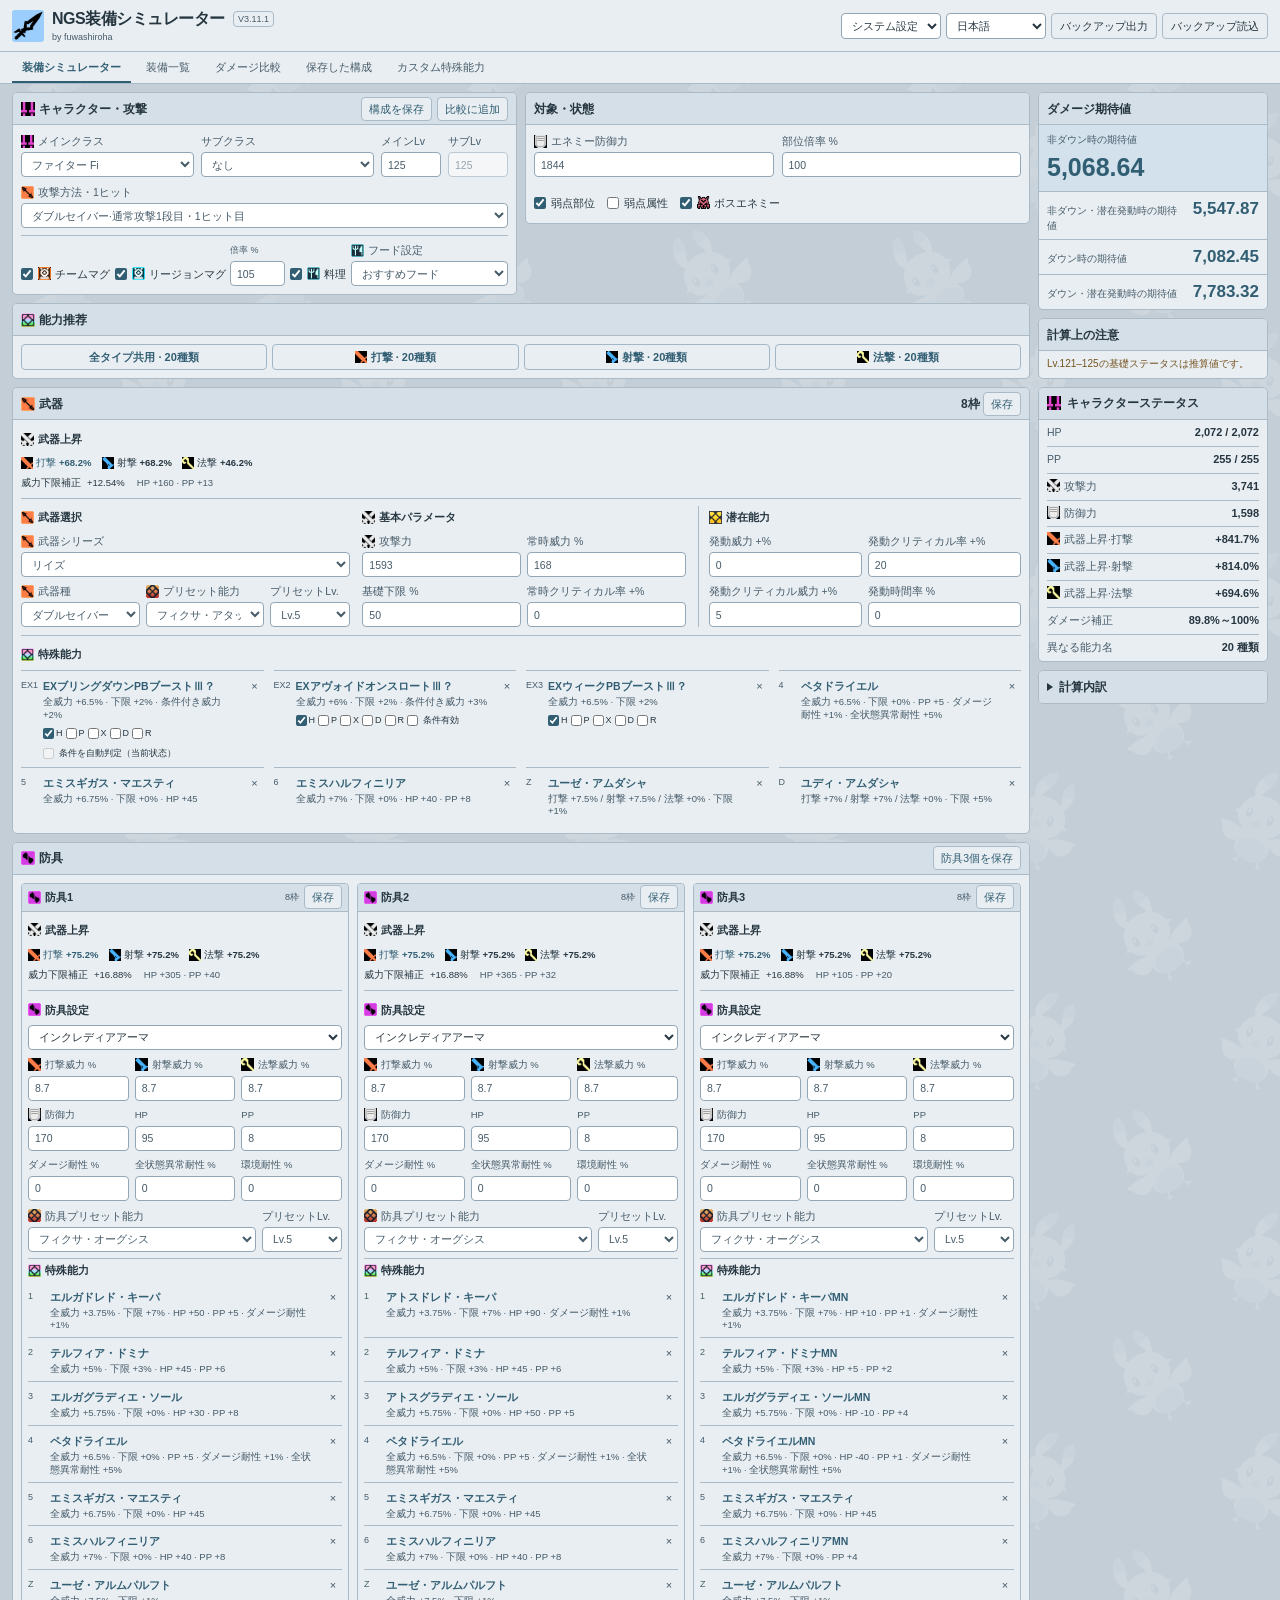
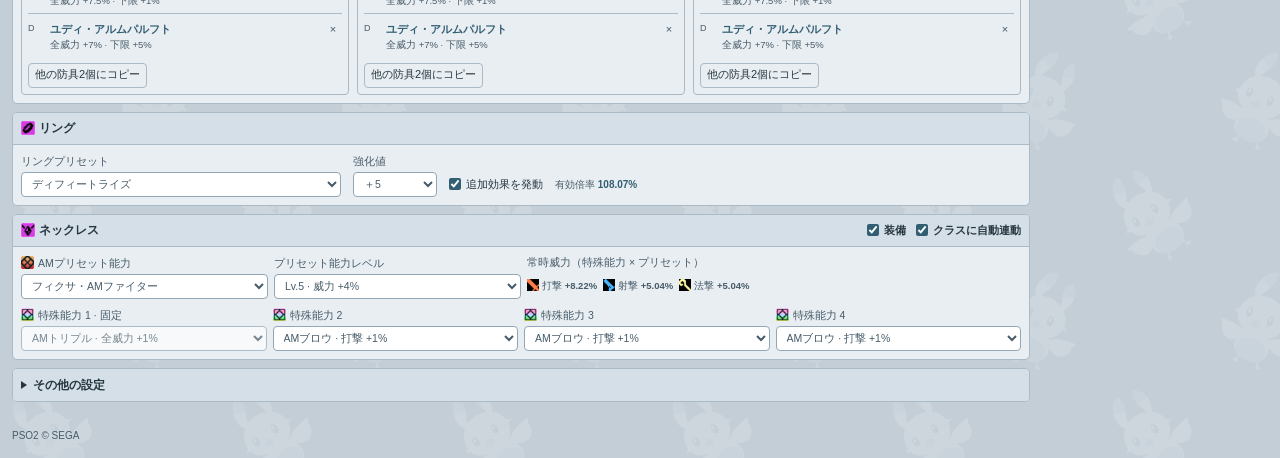
==== commit 8143b5e9: "Update NGS equipment simulator branding icon" ====
--- a/ngs-equipment/index.html
+++ b/ngs-equipment/index.html
@@ -1,7 +1,7 @@
 <!doctype html>
 <html lang="zh-CN"><head><meta charset="utf-8"><meta name="viewport" content="width=device-width,initial-scale=1"><meta name="simulator-version" content="3.11.1"><title>NGS配装模拟器</title>
-<link rel="icon" type="image/png" sizes="16x16" href="[data-uri]">
-<link rel="icon" type="image/png" sizes="32x32" href="[data-uri]">
+<link rel="icon" type="image/png" sizes="16x16" href="[data-uri]">
+<link rel="icon" type="image/png" sizes="32x32" href="[data-uri]">
 
 <script>
 function setTheme(value){
@@ -362,7 +362,7 @@
 </style>
 <style id="simulator-copyright">body>footer.sim-copyright{display:block;box-sizing:border-box;clear:both;width:100%;max-width:1920px;margin:0 auto;padding:8px 12px 14px;border:0;background:transparent;color:var(--muted,#607582);font:400 10px/16px Arial,"Microsoft YaHei","Meiryo",sans-serif;text-align:left}</style>
 <style id="app-title-icon">body>header .app-brand{display:flex;flex-direction:row;flex-wrap:nowrap;align-items:center;justify-content:flex-start;gap:8px;min-width:0}body>header .brand-copy{min-width:0}body>header .app-title-icon{display:block;width:32px;height:32px;flex:0 0 32px;object-fit:contain;border-radius:3px}body>header .brand-title{display:flex;align-items:center;gap:8px;min-width:0;min-height:20px}body>header .app-brand .byline,body>header .app-brand .brand-author,body>header .app-brand .brand-sub,body>header .app-brand .sub{display:block;font-size:9px;line-height:12px;margin:2px 0 0;color:var(--muted);opacity:1}</style></head><body>
-<header><div class="app-brand"><img class="app-title-icon" src="[data-uri]" width="32" height="32" alt=""><div class="brand-copy"><div class="eyebrow">PHANTASY STAR ONLINE 2 · NEW GENESIS</div><div class="brand-title"><h1>NGS配装模拟器</h1><span class="app-version">V3.11.1</span></div><div class="byline">by fuwashiroha</div></div></div><div class="actions header-actions"><select id="themeSelect" aria-label="主题配色" onchange="setTheme(this.value)"><option value="system">跟随系统</option><option value="light">浅色</option><option value="dark">深色</option></select><select id="languageSelect" onchange="setLanguage(this.value)" translate="no" aria-label="语言 / 言語"><option value="ja">日本語</option><option value="zh">中文音译</option><option value="zh-meaning">中文意译</option></select><span id="saveStatus" class="status" role="status" hidden></span><button onclick="exportAll()">导出备份</button><button onclick="document.getElementById('importFile').click()">导入备份</button><input id="importFile" type="file" accept=".json" hidden></div></header>
+<header><div class="app-brand"><img class="app-title-icon" src="[data-uri]" width="32" height="32" alt=""><div class="brand-copy"><div class="eyebrow">PHANTASY STAR ONLINE 2 · NEW GENESIS</div><div class="brand-title"><h1>NGS配装模拟器</h1><span class="app-version">V3.11.1</span></div><div class="byline">by fuwashiroha</div></div></div><div class="actions header-actions"><select id="themeSelect" aria-label="主题配色" onchange="setTheme(this.value)"><option value="system">跟随系统</option><option value="light">浅色</option><option value="dark">深色</option></select><select id="languageSelect" onchange="setLanguage(this.value)" translate="no" aria-label="语言 / 言語"><option value="ja">日本語</option><option value="zh">中文音译</option><option value="zh-meaning">中文意译</option></select><span id="saveStatus" class="status" role="status" hidden></span><button onclick="exportAll()">导出备份</button><button onclick="document.getElementById('importFile').click()">导入备份</button><input id="importFile" type="file" accept=".json" hidden></div></header>
 <nav class="topnav" aria-label="功能导航"><button data-tab="editor" class="active">配装计算</button><button data-tab="overview">配装一览</button><button data-tab="compare">伤害比较</button><button data-tab="saved">我的方案</button><button data-tab="library">自定义能力</button></nav>
 <main><section id="editor"></section><section id="overview" hidden></section><section id="compare" hidden></section><section id="saved" hidden></section><section id="library" hidden></section><section id="help" hidden></section></main><footer class="sim-copyright">PSO2 © SEGA</footer>
 <dialog id="picker"><div class="split"><h2 id="pickerTitle">选择能力</h2><button onclick="closeDialog('picker')">关闭</button></div><div class="pickerfilters"><input id="searchAbility" placeholder="搜索中文、日文或英文名" aria-label="搜索能力"><select id="abilityCategory" aria-label="能力分类" onchange="renderPicker()"><option value="all">全部分类</option></select><select id="abilityVariant" aria-label="能力版本" onchange="renderPicker()"><option value="all">全部版本</option><option value="base">普通版</option><option value="S">/S</option><option value="MN">/MN</option><option value="MNS">/MNS</option><option value="LC">/LC</option></select></div><p id="pickerCount" class="note"></p><div id="picklist" class="picklist"></div></dialog>
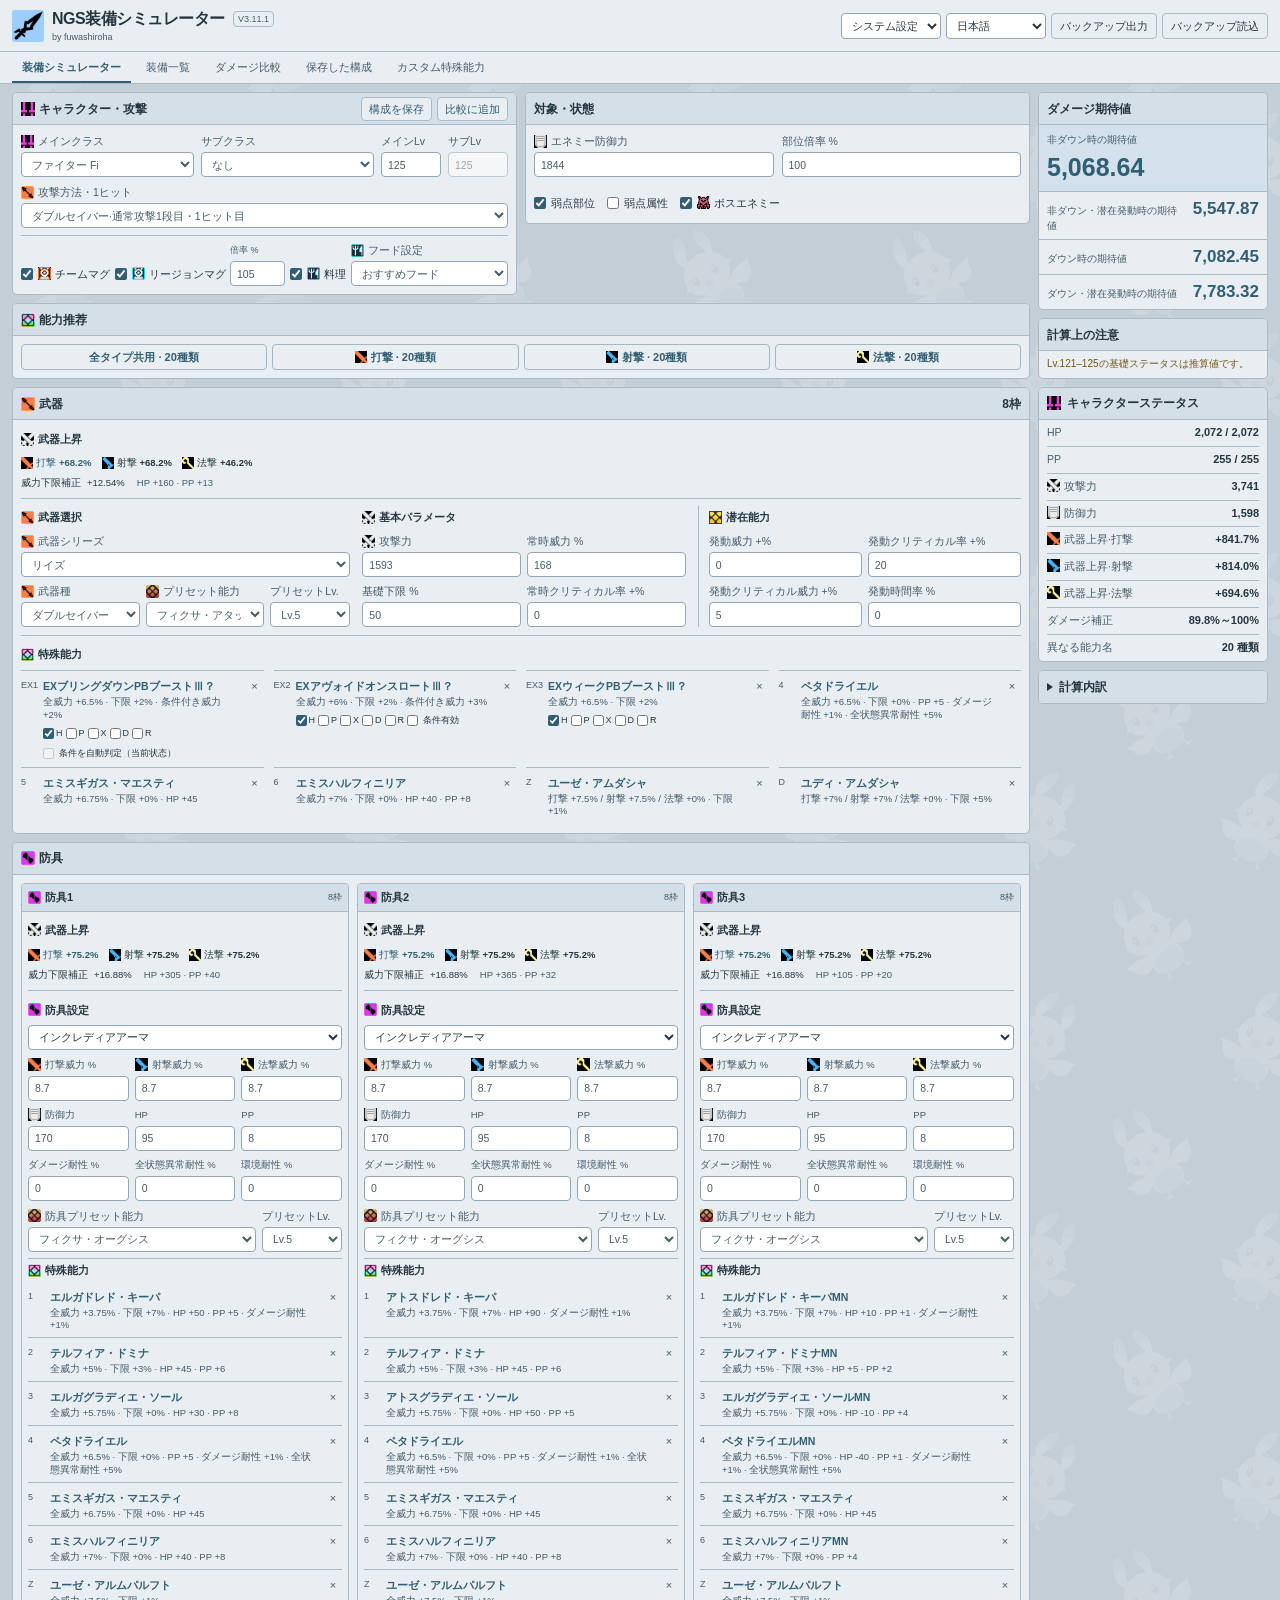
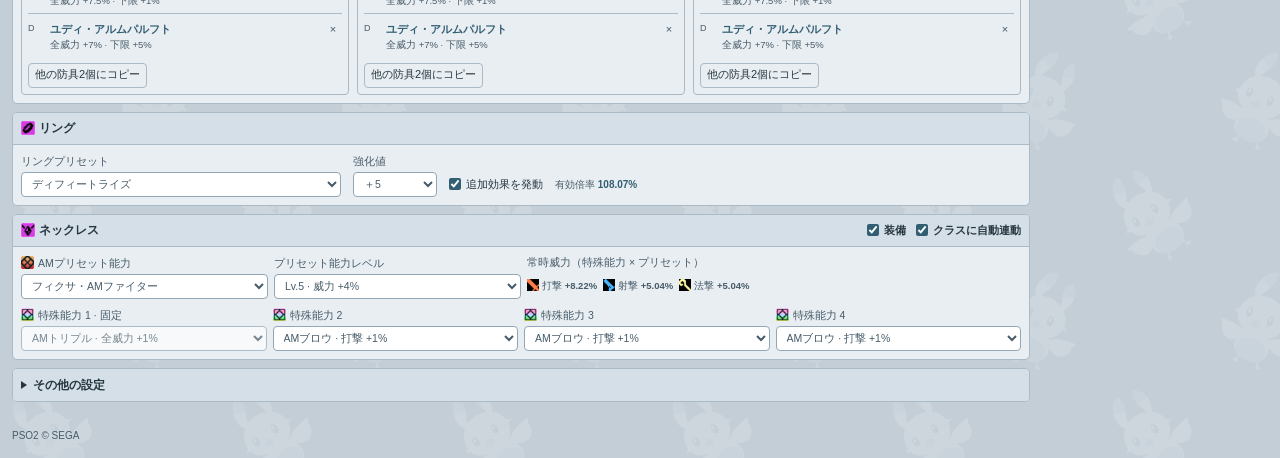
==== commit 8566f958: "Simplify equipment panel header actions" ====
--- a/ngs-equipment/index.html
+++ b/ngs-equipment/index.html
@@ -1,7 +1,7 @@
 <!doctype html>
-<html lang="zh-CN"><head><meta charset="utf-8"><meta name="viewport" content="width=device-width,initial-scale=1"><meta name="simulator-version" content="3.11.1"><title>NGS配装模拟器</title>
-<link rel="icon" type="image/png" sizes="16x16" href="[data-uri]">
-<link rel="icon" type="image/png" sizes="32x32" href="[data-uri]">
+<html lang="zh-CN"><head><meta charset="utf-8"><meta name="viewport" content="width=device-width,initial-scale=1"><meta name="simulator-version" content="3.11.1"><title>NGS配装模拟器</title>
+<link rel="icon" type="image/png" sizes="16x16" href="[data-uri]">
+<link rel="icon" type="image/png" sizes="32x32" href="[data-uri]">
 
 <script>
 function setTheme(value){
@@ -361,8 +361,16 @@
 @media print{body{background-image:none}}
 </style>
 <style id="simulator-copyright">body>footer.sim-copyright{display:block;box-sizing:border-box;clear:both;width:100%;max-width:1920px;margin:0 auto;padding:8px 12px 14px;border:0;background:transparent;color:var(--muted,#607582);font:400 10px/16px Arial,"Microsoft YaHei","Meiryo",sans-serif;text-align:left}</style>
-<style id="app-title-icon">body>header .app-brand{display:flex;flex-direction:row;flex-wrap:nowrap;align-items:center;justify-content:flex-start;gap:8px;min-width:0}body>header .brand-copy{min-width:0}body>header .app-title-icon{display:block;width:32px;height:32px;flex:0 0 32px;object-fit:contain;border-radius:3px}body>header .brand-title{display:flex;align-items:center;gap:8px;min-width:0;min-height:20px}body>header .app-brand .byline,body>header .app-brand .brand-author,body>header .app-brand .brand-sub,body>header .app-brand .sub{display:block;font-size:9px;line-height:12px;margin:2px 0 0;color:var(--muted);opacity:1}</style></head><body>
-<header><div class="app-brand"><img class="app-title-icon" src="[data-uri]" width="32" height="32" alt=""><div class="brand-copy"><div class="eyebrow">PHANTASY STAR ONLINE 2 · NEW GENESIS</div><div class="brand-title"><h1>NGS配装模拟器</h1><span class="app-version">V3.11.1</span></div><div class="byline">by fuwashiroha</div></div></div><div class="actions header-actions"><select id="themeSelect" aria-label="主题配色" onchange="setTheme(this.value)"><option value="system">跟随系统</option><option value="light">浅色</option><option value="dark">深色</option></select><select id="languageSelect" onchange="setLanguage(this.value)" translate="no" aria-label="语言 / 言語"><option value="ja">日本語</option><option value="zh">中文音译</option><option value="zh-meaning">中文意译</option></select><span id="saveStatus" class="status" role="status" hidden></span><button onclick="exportAll()">导出备份</button><button onclick="document.getElementById('importFile').click()">导入备份</button><input id="importFile" type="file" accept=".json" hidden></div></header>
+<style id="app-title-icon">body>header .app-brand{display:flex;flex-direction:row;flex-wrap:nowrap;align-items:center;justify-content:flex-start;gap:8px;min-width:0}body>header .brand-copy{min-width:0}body>header .app-title-icon{display:block;width:32px;height:32px;flex:0 0 32px;object-fit:contain;border-radius:3px}body>header .brand-title{display:flex;align-items:center;gap:8px;min-width:0;min-height:20px}body>header .app-brand .byline,body>header .app-brand .brand-author,body>header .app-brand .brand-sub,body>header .app-brand .sub{display:block;font-size:9px;line-height:12px;margin:2px 0 0;color:var(--muted);opacity:1}</style><script>(() => {
+const words={"構成が変更されたため結果を適用しませんでした。再度最適化してください。":"The equipment has been changed and the results are not applied. Please re-optimize.","テクニックⅤ":"Technique V","导具标记":"guide mark","痛苦抗性Ⅲ":"Pain Resist III","EX三重护盾辅助":"EX triple shield assist","エルガグラディエ・ソール":"Elga Gladier Soul","铳剑齿轮超频":"Gunsword Gear Overclocking","ガードⅠ":"Guard I","参考，未装备Lv.5":"For reference, Lv.5 is not equipped","EX短缺PP猛攻":"EX shortage PP onslaught","昔生种·魂4":"Foms Soul IV","スナイド・ソールⅠ":"Snaedal Soul I","超阶·PP法1":"Superb Spirihou I","异变种·魂1":"Alz Soul I","補正一覧":"Bonus statistics","搜索中文、日文或英文名":"Search Chinese, Japanese or English name","冰弱点强化Ⅰ":"Ice Weaker I","高阶库瓦利斯·主宰":"Hikvar Domina","岭巧巨人·魂3":"Raedal Soul III","泰拉德莱尔/MN":"Teradryl MN","ペネトレイトアロウ / 蓄力・1HIT":"Penetrating Arrow / Charged · 1 HIT","能力対照表CSV（中国語・意訳）":"Export capability comparison table CSV (Chinese free translation)","チェインフィニッシュアドバンス":"Chain Finish Advanced","AM麻痹耐性":"AM paralysis resistance","ナディ・ガーディパルフト":"Nadi Guardi Parfait","ボディ":"Toughness","フローイングシリウス":"Circulation of Devouring Sirius","导具展开PP获得":"Expand the guide to obtain PP","风暴强袭冷却缩短":"Tempest Strike cooldown reduced","エディ・スタピパルフト":"Edi Staspi Parfait","攻撃威力":"Attack Potency","HP減少後30秒間の威力上昇。「追加効果を発動」で設定します。":"Potency gain 30 seconds after HP reduction, controlled by the extra effect switch.","加尔姆强化连击":"Garm's enhanced combo","アルズ・セクレテⅡ":"Alz Secrete II","艾亚利奥·主宰":"Ael Domina","护身符固有能力":"Amulet Preset Skill","シュートⅢ":"Precision III","拉迪·打法PP":"Radi Spidahou","打法倒耐":"Unbearable fighting style","自动计入倒地增伤 Lv.10（Fi主职130%／副职105%）":"Automatically calculated into increased damage when falling to the ground Lv.10 (Fi main job 130%/deputy job 105%)","排他グループ（空欄なら能力名）":"Mutually exclusive group (leave blank and press Name )","最大HP手动覆盖":"Max HP manual override","艾米斯·哈鲁法终曲/MN":"Emis Halphiniria MN","阿迪·打击倒耐":"Adi Resilida","EX短缺PP怒烧3":"EX shortage PP spontaneous combustion III","ディロドライエ":"Dilodrye","AMパニックバリア":"AM Chaos Tolerance","两剑·断枷回旋后半（类型2反击）":"Double Saber · Unchained Circle (Type 2 Counter)","短程热机":"short range heat engine","全异常抗性Ⅰ":"All Resist I","幻视抗性2":"Mirage Resist II","ラディ・アムダシャ":"Radi Armdasha","附肆·抗性射法":"Radi Resilishahou","独立追击合计（非倒地）：":"Total independent pursuits (non-downed):","两剑额外旋风":"Two swords extra whirlwind","固有·光子爆发":"Fixa Blastor","潜在暴击威力 +%":"Potential Critical Potency +%","メインクラス武器威力":"Main Job Weapon Potency","风雷突":"Feng Lei Tu","デコルド・テクニック":"Decold Tech","埃尔加·老练守护者/MNS":"Elga Dread Keeper /MNS","法术":"spell","自動保存を停止中です。保存データの読込エラーをご確認ください":"Automatic Save has been suspended, please handle the archive read exception","ギ・メギド":"Array·Shadow Explosion","保存種別が無効です":"Save type is invalid","守哨剑兽·魂2":"Vardi Soul II","攻击时PB槽增长+15%；光子爆发或后续爆发发动后，队伍威力+2%，持续15秒，再次触发最多延长至30秒。装备10秒后生效；同效果不重复。":"When attacking, the PB gauge increases by +15%; after the photon burst or subsequent burst is launched, the team's potency increases by 2%, lasting 15 seconds, and the maximum is extended to 30 seconds when triggered again. It will take effect after 10 seconds of equipment; the same effect will not be repeated.","日本語":"Japanese","耐寒·打击":"Decold Power","アディ・ガディダホウ":"Adi Guardidahou","ダウン（BKを含む）":"Falling to the ground (including BK)","A9 · 魂":"A9 · Soul","オーバーエンファシス":"Beyond limit enhancement","HP／PP条件自动判定":"Automatic determination of HP/PP conditions","艾米斯·哈鲁法终曲/LC":"Emis Halphiniria LC","阿托斯·威严绝望/S":"Athos Gigas Maiste S","增伍·抗性完美":"Yuze Resili Parfait","ウィークバレットセルフベネフィット":"Blight Rounds Self-Buff","雷努斯之魂Ⅱ":"Lenus Soul II","料理PP消耗减少 %":"Quick Food PP consumption reduced by %","消耗100点PP时自身进入燃烧状态 燃烧状态下PP自然回复速度+30% 将燃烧引起的威力降低效果无效化":"When consuming 100 PP points, it enters the burning state. The natural recovery rate of PP in the burning state is +30%. The potency reduction effect caused by burning is invalidated.","玛西斯·角斗士之魂":"Mascis Gladier Soul","全攻HP":"All Potency HP","料理PP消耗减少无效":"Quick Food PP consumption reduction has no effect","ロングレンジアドバンテージRa":"Ranger Long Range Advantage","アグライ・ソールH":"Aglae Soul H","ラディ・アムダホウ":"Radi Armdahou","限界突破":"Overload","追击单HIT威力":"HIT Potency","アトスギガス・マエスティ":"Athos Gigas Maiste","パーフォレイトシュート":"path of void","デイタイムウィーカーⅠ":"Daytime Weaker I","コピー":"Copy","EXジャストタイムカウンターⅢ？":"EX Perfect Recovery Counterattack III","败者御材":"Losantsceptor","塔莉亚之魂H":"Thalia Soul H","フィジカルディクライン":"physical attenuation","常态暴击":"Normal critical hit","进阶炼材":"Progdrye","至远·主宰S":"Telphia Domina S","超阶·PP射1":"Superb Spirisha I","ギガス・テクニックⅠ":"Gigas Tech I","チェイントリガークイックリロード":"Chain Trigger Quick Reset","ナディ・レジダシャ":"Nadi Residasha","特尔菲亚·主宰/MN":"Telphia Domina MN","ネクス・ソールⅢ":"Nex Soul III","第":"No.","潜在常驻倍率 %":"Potential resident magnification %","アディ・スタピホウ":"Adi Staspihou","一括最適化：非ダウン通常時の期待値を最大化する通常／Z／D能力に置換。EXは維持し、評価ではEXの数値効果を除外、種類数には算入します。新規能力の手動条件は無効です。":"Complete set of optimizations: Replace the normal/Z/D abilities of Weapon and Armor with the goal of non-downside normality. EX remains as it is, the score excludes EX All values, and Name still participates in species statistics; the manual conditions for new additional abilities default to Close.","两剑格挡反击":"Two swords block and counterattack","ギ・バータ":"Array · Ice Flower Blooms","ダシャ・ディアブルⅢ":"Dasha Diable III","レスタサインPPゲイン":"Recovery signal PP gain","埃尔加·威严绝望/LC":"Elga Gigas Maiste LC","决胜·谷神P.ALL":"Defi Ceres P. ALL","普通攻击触发暴击时 30秒内威力增加（Ⅱ级：+1% / Ⅲ级：+1.5%） 该效果不会叠加":"When a normal attack triggers a critical hit, the Potency increases within 30 seconds (Level II: +1% / Level III: +1.5%). This effect does not stack.","EX消耗PP猛攻3":"EX Shortage PP Onslaught III","常驻威力；周围敌人倒地后20秒额外+1%。倒地值增幅不折算为伤害。":"Permanent Potency; additional +1% for 20 seconds after surrounding enemies fall to the ground. The increase in knockdown value is not converted into damage.","TA副本":"time extension quest","战躯者·魂1":"Ams Soul I","蓄力缓降Te":"Charge and slow down Te","虹彩融合":"Iridis Fusier","阿托斯·哈鲁法终曲/S":"Athos Halphiniria S","史蒂亚·统材":"Stira Soverena","三升2":"Triable II","自动使用屠戮者暴击预设（主职／副职，主职铳剑满槽）":"Automatically use Slayer critical strike Preset (main job/deputy job, main job gun sword full slot)","当前EX能力种数超过目标。":"The current number of EX abilities exceeds the target.","打射HPP":"Squirting HPP","HP合計倍率":"Total HP multiplier","チェイントリガーインクリース":"Chain limit increase","リミットブレイクアフターPPセイブ":"Overload PP Savings","条能力 · 保存的自定义能力可在装备槽中选择":"Ability · Save's Custom Augments can be selected in the equipment slot","打击Ⅲ":"Might III","反击进阶":"Counter attack advanced","同じグループの能力が存在します":"The same group ability exists","技能戒指":"Skill Skill Ring","アミュレットを装備":"Equip Talisman","ナックルアタックスイッチ":"Steel fist final blow transformation","不含法击爆发":"Does not contain Technique bursts","M.A.R.S.兵装技能":"M.A.R.S. Weapon Skills","追撃が確定クリティカル":"Chasing will definitely hit you hard","冰华刻印":"ice flower engraving","填加成数值：例如威力+7%填写7；不填107。此功能用于自定义数值，不限制为已实装能力。":"Fill in the bonus value: for example, Potency +7%, fill in 7; do not fill in 107. This feature is used for Custom values ​​and is not limited to implemented capabilities.","期間限定クエスト":"Limited time quest","ホーミングダート":"Vientiane tracking","冻结":"Freeze","未计勇魄斗气":"Unexpected courage and fighting spirit","冰属性弱点1":"Ice Weaker I","現在のレベルはこのシリーズの装備条件未満です。結果は理論値です。":"The current Level is lower than the equipment requirements of this series, and the results are only for theoretical reference.","阿迪·法击PP":"Adi Spirihou","精准下限Ⅳ":"Deftness IV","エディ・レジシャホウ":"Edi Resishahou","独立追击试算":"Independent pursuit trial calculation","曦光":"Xiguang","原生机械之魂Ⅰ":"Foms-Machini Soul I","冻结抗性1":"Freeze Resist I","出典":"Source","尤泽·射法HPP":"Yuze Staspishahou","尼德霍格：普通攻击":"Nidhogg: Normal attack","沿用对照表":"Inheritance comparison table","防具固有能力":"Armor Preset Skill","アクセルドライブ":"Double small sword acceleration drive","环境耐性":"Environmental Resistance","スローランディングアタックGu":"Slow down attack Gu","全攻倒耐":"All Potency","ファブニルサポートアクション":"Operation Fabnir Support","スティラ・ノートC":"Stira Note C","最大の表示威力を使用（理論比較）":"Press highest panel Potency (theoretical comparison)","V1.2：读取失败时保护原存档，提供恢复导出；比较表新增按当前攻击类型计算，保留最高面板理论模式；拒绝重复标识备份。":"V1.2: Protect the original archive when reading fails and provide recovery Export; the comparison table is newly calculated based on the current attack type and retains the highest panel theoretical mode; duplicate identification backup is rejected.","シュペル・スピレダⅠ":"Superb Spirida I","NGS伤害计算器备份_":"NGS Damage Calculator Backup_","ストライクバックアドバンス":"Counter attack advanced","バレットボウイルードカウンター":"Attack, avoid and counterattack","フレイムウィーカーⅡ":"Flame Weaker II","原生沙兽之魂Ⅲ":"Foms-Sandi Soul III","数值无效":"Invalid value","瑞泰姆·统材":"Retena Soverena","フォイエ":"fire bomb","EX受身反击":"EX Perfect Recovery Counterattack","HTMLを選択して読み込む":"Select the webpage and Import","基准＝100%":"Baseline=100%","阿迪·射击倒耐":"Adi Resilisha","附加·PP打":"Adi Spirida","尤泽·全攻PP":"Yuze Spiri Parfait","雷努斯之魂Ⅰ":"Lenus Soul I","防具预设":"Armor Preset","各自保存条件":"Respective Save conditions","尤迪·射法完美下限":"Yudi Armshahou","ブレイブコンバットクロススピリット":"The battle spirit intertwined in the formation of courage","平均期望／覆盖率":"Average Expectation/Coverage","触发暴击威力":"Trigger Critical Potency","アビリティⅡG":"Mastery II G","UテクニックゲージアンプリファイTe":"Composite spell slot increase Te","新しい能力は日本語名で「カスタム特殊能力」に保存されます。重複はスキップし、既存の能力や装備は変更しません。":"The new ability is saved in \"Custom Augments\" with a Japanese name. Duplicates are automatically skipped; existing abilities and equipment remain unchanged.","適用済み":"Applied","スラストドライブ":"sprint drive","中毒抗性Ⅰ":"Poison Resist I","固定攻击力 +":"Fixed Attack +","塔莉亚之魂X":"Thalia Soul X","ロイスハルフィニリア/MN":"Rois Halphiniria /MN","附叁·防御打法":"Nadi Guardidahou","バーランツィオン":"frost gun","拉泽·打法PP":"Raaza Spidahou","魂":"soul","能力を検索":"Search capabilities","绝望／威严绝望":"Despair／Gigas Maiste","高阶瑞泰姆·主宰":"Hiretena Domina","選択中の状態":"Selected status","ペイン":"pain","尤泽·射法减伤":"Yuze Guardishahou","大剑格挡反击强化":"Great sword block and counterattack strengthened","岭巧巨人·魂4":"Raedal Soul IV","タービュラントレイン":"Flowing in disorder","防具自带威力 × 本件追加；下限补正与武器相乘":"Armor comes with Potency × this item is added; Potency Floor Increase is multiplied by Weapon","种 / 生效":"Types / Active","自在枪钩爪精准格挡":"Free gun hook to block accurately","在浏览器中打开 swiki，进入「EX特殊能力」。":"Open swiki in the browser and enter \"EX Augments\".","昔生种·魂3":"Foms Soul III","暂无保存的方案":"There is currently no Save plan","テクターエクストラフィールド":"Sorcerer Extra Domain","作者":"Author","構成全体":"Complete solution","斯提亚·主宰":"Stira Domina","能力已保存，可在对应槽位选择":"The ability has been Saved and can be selected in the corresponding slot.","两剑·断枷回旋后半（普通版）":"Double Saber · Unchained Circle (Latter Half)","EX隐匿护壁3":"EX Hatred Divide III","偶机种·魂3":"DOLLS Soul III","パルチザンクイックアサルト":"Quick attack with spear","体力Ⅲ":"Stamina III","超阶·HP法1":"Superb Stamhou I","长空崩落":"The sky collapses","ハルフィニリア":"Halphiniria","EX三重护盾辅助3":"EX Triple Shield Assist III","フィクサ・ブラストル":"Fixa Blastor","ラディ":"Radi","デバンドレジストバッドコンディション":"Stick to abnormal resistance","キリングライズ":"Killing Rise","奏具·弗雷德兰吐息（类型1首HIT）":"Harmonizer · Fredran Breath (Type 1, First Hit)","昔生沙漠种·魂1":"Foms-Sandi Soul I","AM减伤":"AM damage reduction","追撃の1ヒット威力":"HIT Potency","戦闘設定・バフ・リング・攻撃補正":"Combat Parameters, Buffs, Skill Ring and Attack Modifiers","マッシブハンターエクストラシールド":"Hunter Physique Extra Shield","未装备":"Not equipped","A13 · D系列":"A13·D series","ユーゼ・スピダホウ":"Yuze Spidahou","防具设定":"Armor Settings","尚未追加能力":"No capabilities have been added yet","对小怪伤害减免+30%":"+30% damage reduction to mobs","射撃":"Ranged","任务通行证":"mission pass","已添加系列参考预设":"Series reference Preset added","战歌效果增幅":"War song effect increase","シリーズを比較に追加":"Add series to comparison","泰拉德莱尔/S":"Teradryl S","キャラクター・戦闘条件を統一":"Unified characters and combat conditions","绝巨体·欢愉1":"Gigas Euthy I","固有·AM勇者":"Inherent·AM Braver","钢拳PA连段奖励":"Steel Fist PA combo reward","阿尔特秘技Ⅱ":"Alz Secrete II","シフタエフェクトアンプリファイ":"War song effect increase","PB後の最初のリミットブレイクでバリア1枚。エンデュランス未発動ならリキャスト20%短縮。直接の威力上昇はありません。":"The first Overload after PB will gain 1 layer of shield; when life renewal is not triggered, the cooldown is reduced by 20% and does not directly increase the damage of a single HIT.","屠灭龙·魂3":"Nex Soul III","备份":"backup","瓦尔迪之魂Ⅳ":"Vardi Soul IV","拉迪":"Radi","全部异常":"All exceptions","艾亚利奥·统材":"Ael Soverena","この保存済み構成を削除しますか？比較リストのスナップショットは維持します。":"Delete this Save configuration? Snapshots in the comparison list are retained.","斯提亚·统领":"Stira Soverena","デフィ・エリシスP.ALL":"Defi Eris P. ALL","AMフィジトン":"AM physical photon","艾吉斯之魂Ⅳ":"Aegis Soul IV","HP减少时伤害减免+15%，最高可提升至+25% 未受到伤害并过去30秒后，提升的值将会重置":"Damage reduction +15% when HP is reduced, can be increased to a maximum of +25%. After 30 seconds have elapsed without taking damage, the increased value will be reset.","ファブニルデバンドフィールド":"Fabnir Guard Field","耐性の対象":"Resistance target","12MB以下のHTMLファイルを選択してください。":"Please select an HTML web page file no larger than 12MB.","ラーゼ・レジリパルフト":"Raaza Resili Parfait","设为基准":"set as baseline","1ヒットの攻撃を選び、構成を保存するか比較に追加します。":"Select single hit attack, Save Loadout or Add to Comparison.","强弓连招节约PP":"Strong bow combo saves PP","阿迪·打射完美下限":"Adi Armdasha","拉迪·射法HP":"Radi Stashahou","フレンジースクイブ":"Mad Spark","レジリパルフト":"All Potency","艾迪·射法倒耐":"Edi Resishahou","威力+3%固定。":"Fixed Potency +3%.","フュージア":"Fusion","陨星贯":"meteorite","HP·打击":"Stam Power","PB后强化星翎碎刃或魔装脚蓄力连击；当前单HIT模型不自动模拟。":"After PB, strengthen the Star Feather Shattering Blade or Magic Equipment Foot to charge up combos; the current single HIT model will not be automatically simulated.","AMフリーズバリア":"AM freeze resistance","· 暴伤 +":"· Potency +","艾米斯·哈鲁法终曲/S":"Emis Halphiniria S","限界突破PP节省":"Overload PP Savings","附贰·防御射法":"Edi Guardishahou","A9 · ソール":"A9 · Soul","ナディ・スタピシャホウ":"Nadi Staspishahou","猎人战技精准格挡":"Hunter Combat Skill Precision Blocking","ブーツトリックバウンスカウンター":"Magic foot skills bouncing counter attack","スプレッドショットワイドレンジ":"Wide area diffusion Ranged","フードの弱点追加効果":"Quick Food Weakness Added","スティッキーボムワイドレンジ":"Cannon wide area sticky bomb","インクレディアアーマ":"Incredia Armor","常時威力（特殊能力 × プリセット）":"Resident Potency","阿尔特之魂Ⅱ":"Alz Soul II","附叁·防御打射":"Nadi Guardidasha","旋舞裂刃":"Whirling Blade","除外":"Remove","ラーゼ・スタムパルフト":"Raaza Stam Parfait","防御1":"Guard I","ロングレンジアドバンテージFo":"Long distance advantage Fo","艾迪·全攻完美下限":"Edi Arm Parfait","短杖":"Wand","附加·防御法":"Adi Guarihou","アドラス":"Fei Yan","条件付き威力":"Condition Potency","属性弱点／昼夜":"Attribute Weakness/Day and Night","主职业":"Main Class","基礎威力はボス以外に有効。周囲でエネミーが倒されると追加威力が30秒間発動し、ボスにも有効。":"The basic Potency only takes effect on non-bosses; after surrounding enemies are defeated, the additional Potency lasts for 30 seconds and is also effective on bosses.","潜在発動":"Potential Activation","阿迪·打射PP":"Adi Spidasha","スラッシュカウンタークリティカルアップ":"Slash counterattack critical strike increase","步枪脆化弹强化":"Blight Rounds Enhancement","EX完美时机反击3":"EX Perfect Recovery Counterattack III","初期構成に戻す":"Restore initial setup","ランチャーアタックショートチャージ":"Cannon attack short charge","ロングレンジアドバンテージGu":"Long distance advantage","ナイトタイムウィーカーⅠ":"Nighttime Weaker I","瞬息爆破":"Instant explosion","异界探索":"Alterrealm exploration","比较条件":"comparison conditions","ライフルアタックインパクト":"Rifle basic attack impact","格兰·老练守护者Ⅱ/LC":"Gran Dread Keeper II LC","ザンゲイル":"wind erosion marks","BK期待値":"BK expectations","非ダウン時の期待値":"Normal Expected Damage","导具诡计电容槽增幅":"Guide trick capacitor slot increase","PP加成":"PP bonus","ペダス・ソールⅢ":"Pedas Soul III","附伍·HP打射":"Yudi Stadasha","艾亚利奥·札记C":"Ael Note C","ナディ・ガディダホウ":"Nadi Guardidahou","阿迪·打法完美下限":"Adi Armdahou","HP减少后30秒威力增益，由额外效果开关控制。":"Potency gain 30 seconds after HP reduction, controlled by the extra effect switch.","バレットボウアタックインパクト":"Strong bow basic attack impact","EXスタイルは初期設定で最大レベル：PP +10、威力102%。":"EX style default max level: PP +10, Potency 102%.","艾迪·打法倒耐":"Edi Residahou","ハイドラ：武器アクション":"Hydra: Weapon Action","拔剑滑步反击战技跳段":"Draw sword Sidestep counterattack combat skill jump section","クロコス・ソールⅢ":"Crocos Soul III","A24 · スピレロ・ドライエル":"A24 · Spirilo Dryl","战斗参数":"Combat parameters","トライアンフシフト":"Triumphal Leap","配装已变化或已取消，本次结果未应用。":"The outfit has been changed or Canceled, and this result has not been applied.","テーマ":"Theme","ユディ・スピレパルフト":"Yudi Spiri Parfait","增肆·HP PP打射":"Raaza Staspidasha","副本":"copy","附加·HP PP射":"Adi Staspisha","ユナイトテクニックTe":"Compound Spell Te","能力推荐":"Augment Recommendations","エラーディ・ソールⅠ":"Eradi Soul I","料理":"Quick Food","阿姆斯之魂Ⅱ":"Ams Soul II","绝望·阿格莱Ⅰ":"Gigas Aglae I","下限2":"Deftness II","装備が変更されたか中止されたため、結果を適用しませんでした。":"The outfit has been changed or Canceled, and this result has not been applied.","PP10%以下でPPを200回復。リキャスト180秒。装備10秒後から有効。":"When PP drops below 10%, 200 PP points are restored. Cooldown 180 seconds. The effect takes effect 10 seconds after the equipment is equipped.","特殊能力：2026-09-21取得のswiki比較表から562種類を収録。EXⅢおよび未掲載の既存バリエーションは従来のデータを保持。英語名はArks-Layerのコミュニティ翻訳、中国語名はユーザーの対照表と手動翻訳に基づきます。":"Ability: Swiki Augments comparison table captured on 2026-09-21, 562 independent abilities; EXIII and old versions not included retain the original data. For English, refer to the English translation of the Arks-Layer community. For Chinese, priority is given to the user comparison table, and the rest are manually organized translations.","一键设置能力追加":"One-click setting capability added","ナディ・アムダホウ":"Nadi Armdahou","基礎効果はPA・テクニックのみ。PPが規定値以下の追加効果はすべての攻撃に有効です。":"The basic part only adds PA and spells; when PP is lower than the corresponding threshold, the additional gain takes effect on all attacks.","触发暴击率 +百分点":"Trigger Critical Rate + percentage points","使用不同的PA或法术时 PP消耗量减轻（无印：-15% / Ⅱ级：-25% / Ⅲ级：-25%）":"PP Consumption Rate is reduced when using different PA or spells (Unprinted: -15% / Level II: -25% / Level III: -25%)","附伍·下限射法":"Yudi Armshahou","阿迪·打击完美下限":"Adi Armda","异变种·秘术1":"Alz Secrete I","EXテックアーツオンスロートⅢ？":"EX Spell PA Onslaught III","デュエルクエスト":"Duel Quest","HP减少时PP回复量":"PP Recovery when HP decreases","累计命中敌人30次后，额外威力持续20秒；生效期间再次累计30次命中会刷新持续时间。":"After hitting the enemy 30 times in total, the extra Potency lasts for 20 seconds; another 30 hits during the effective period will refresh the Effect Duration.","决斗副本":"Duel Quest","库瓦利斯·笔记D":"Kvar Note D","冻结抗性Ⅰ":"Freeze Resist I","单次命中 · 各状态独立计算；倒地含物理／属性倒地。":"Single hit · Each status is calculated independently; falling to the ground includes physical/attribute falling to the ground.","特殊":"special","正常":"normal","短杖格挡反击进阶":"Advanced Short Staff Blocking and Counterattack","基礎下限 %":"Base Potency Floor %","クヴァル・ノートB":"Kvar Note B","状态异常耐性%":"Abnormal status resistance %","射法双攻Ⅰ":"Shahou Diable I","足行者·魂4":"Pedas Soul IV","超凡装甲":"Extraordinary Armor","限界突破根性":"Overload fundamental","EXショーテージHPスターリングⅢ？":"EX shortage HP gain Ⅲ","スプレッドフェザー":"Feather formation unfolds","弗雷德尔之魂Ⅱ":"Flaedal Soul II","121–125级基础数值为推算：每级攻击力+6、防御力+3；HP按各职业现有逐级增长值延续。":"The basic values for levels 121-125 are calculated: Attack +6, Defense +3 for each level; HP continues according to the existing level-by-level growth value of each profession.","埃尔加·威严绝望/MNS":"Elga Gigas Maiste /MNS","能力対照表をCSVで出力":"Export capability comparison table CSV","スピリタⅢ":"Spirita III","フォミド・フュージア":"Fomid Fusier","アルズ・セクレテⅠ":"Alz Secrete I","阿托斯·老练守护者/S":"Athos Dread Keeper S","条件威力 +%":"Condition Potency +%","艾吉斯之魂Ⅰ":"Aegis Soul I","钢拳PA连段PP节省":"Steel fist PA continuous PP saving","アトスドレド・キーパ/MN":"Athos Dread Keeper /MN","テルフィア・ドミナMN":"Telphia Domina MN","条件威力":"Condition Potency","光子爆发后队伍威力+2%，持续15秒；同系列再次触发可延长至最多30秒。共享增益不重复计算。":"After the photon burst, the team's Potency +2%, lasting 15 seconds; triggering the same series again can be extended to up to 30 seconds. Shared gains are not counted twice.","メギドスフィア":"Shadow Ball","攻击方式":"Attack","現在の構成で元データを置き換えます。必要な元データを出力済みで、置き換えてよろしいですか？":"Re-enabling will replace the original archive with the current configuration. Have you exported the original archive that you want to keep and confirmed the replacement?","附叁·抗性完美":"Nadi Resili Parfait","チーム":"team","无限跳弹":"Infinite ricochet","20种模式：优先最高期望，同期望时少用/S，并优先用适用的Z／D变体凑种数；不用/S会降低期望时仍使用/S。只替换追加能力，武器和攻击方式保持当前设置。":"20 Types mode: Give priority to the highest expectations, use /S sparingly when expectations are the same, and give priority to using applicable Z/D variants to make up the number of species; still use /S when not using /S will lower expectations. Only the additional abilities are replaced, Weapon and Attack remain at their current settings.","ユディ・レジシャホウ":"Yudi Resilishahou","库瓦利斯·笔记B":"Kvar Note B","ウォンドラバーズ":"Wand Lovers","燃烧抗性Ⅲ":"Burn Resist III","高阶斯提亚·主宰":"Histira Domina","防御Ⅳ":"Guard IV","自動保存済み":"Automatically Saved","EX击倒PB增益3":"EX Bringdown PB Boost III","当前显示的是临时配装；原存档未被覆盖。可以导出原始存档后修复，或导入有效备份。":"The temporary configuration is currently displayed; the original archive has not been overwritten. You can export the original archive for repair, or import a valid backup.","能力カテゴリを整理":"Organize ability categories","潜在常驻倍率":"Potential resident magnification","A21 · 哈鲁法终曲":"A21 · Halphiniria","纳迪·射法HP":"Nadi Stashahou","常時クリティカル率+5ポイント。追加の発動型ダメージ上昇はありません。":"Permanent Critical Rate +5 percentage points; no additional triggered damage increase.","ピニオンブレード":"Star Feather Broken Blade","卓越·打击HPⅠ":"Superb Stamda I","次元光轨":"Dimensional light track","アームⅢ":"Deftness III","PB后3次猎人武器PA获得复仇效果；当前单HIT模型不自动模拟。":"After PB 3 times, Hunter Weapon PA will gain revenge effect; the current single HIT model will not be automatically simulated.","攻撃・Lv.1～120のクラス攻撃力：提供されたLyco中国語V2表。攻撃欄に元のセル位置を記載しています。":"Attack and occupations of levels 1 to 120. Attack: Uploaded Lyco Chinese V2 table, the attack option indicates the original cell position.","绝巨体·至尊LC":"Gigas Maiste LC","E7 · デフィ・ハウメス":"E7 · Duel · Haumeas","击杀PP增益":"Kill PP gain","Fi倒地增伤开关无效":"Fi falls to the ground damage increase switch is invalid","潜在能力":"Potential","基准的同一状态":"The same state of the benchmark","EX狂乱之力3":"EX abnormal gain Ⅲ","マシスグラディエ・ソール":"Mascis Gladier Soul","添加自定义能力":"Add Custom Augments","清空所有自定义能力":"Clear all Custom Augments","史蒂亚·札记B":"Stira Note B","狂乱星火":"Mad Spark","アディ・レジリシャ":"Adi Resilisha","奠基资材":"Basedata","メイン・サブともにこの攻撃を通常使用できません。理論値としての参考表示です。":"No main Sub Class can use this attack regularly: it is currently only for theoretical numerical reference.","EXエネミーフェルドPPゲインⅢ？":"EX kill PP recovery III","用户自定义":"User Custom","レイヴィングファルコン":"Falcon Strike","斯凯拉无敌模式":"Skylar invincible mode","雷达尔之魂Ⅳ":"Raedal Soul IV","百万试炼LC":"Megadryl LC","虚源驼·魂1":"Nilus Soul I","ガルムヒートチャージ":"Garm heat charge","加载":"Load","远程战歌・固守":"Long distance song/adherence","弱点部位または弱点属性で攻撃時、PBゲージ+2%。リキャスト10秒。":"When attacking an enemy with Weak Point or using Elemental Weakness, the PB gauge increases by 2%/Cooldown for 10 seconds","EXスタイルPP +":"EX style PP+","武器の通常能力3枠のみ最適化":"Only optimize Weapon’s 3 common abilities","ジャストガードPPゲイン":"Perfect Guard PP Gain","自分を狙うエネミーへのダメージ耐性+10%。自分を狙っていないエネミーへの威力+1.5%。":"+10% damage reduction to enemies targeting yourself, +1.5% potency to enemies not targeting yourself","浅色":"Light","；現在のEXを含む期待値：":";Including current EX actual expectations:","纳迪·打射PP":"Nadi Spidasha","ユディ・ガディダシャ":"Yudi Guardidasha","打撃／射撃武器威力":"Melee ／ Ranged Weapon Up","A14 · アルズ・セクレテ":"A14 · Alt's Secret Technique","艾拉迪之魂Ⅰ":"Eradi Soul I","短杖属性重唤":"Short staff attributes revived","ギガス・シュートⅢ":"Gigas Shoot III","能力データを認識できません。「特殊能力／一覧比較表」の完全なHTMLを保存してください。":"Ability data not recognized, please Save Augments View the full page of the comparison table.","维系数据":"Sustidata","AM冻结耐性":"AM freeze resistance","エディ・ガーディパルフト":"Edi Guardi Parfait","アディ・スピレダ":"Adi Spirida","ガルム：武器アクション":"Garm: Weapon Actions","佩达斯之魂Ⅲ":"Pedas Soul III","短杖属性转换":"Short staff attribute conversion","三升2G":"Triable II G","项目":"Project","ガーディパルフト":"All Potency Damage Reduction","手動切替":"Manual switch","埃尔加·老练守护者/S":"Elga Dread Keeper S","风暴强袭急速强化":"Storm Strike Rapid Strengthening","斩击反击暴击提升":"Slash counterattack critical strike increase","复合法术":"compound spell","跟随系统":"System","羽阵展开":"Feather formation unfolds","艾欧·笔记D":"Ael Note D","绝巨体·打击1":"Gigas Power I","全装備の枠を埋めるための能力が不足しています。":"The ability pool is not large enough to fill an entire outfit.","猎人":"Hunter","アルズ・ソールⅡ":"Alz Soul II","阵·风暴漩涡":"Array·Storm Vortex","ニズヘッグアドアタック":"Nidhogg's additional attack","增肆·HP打射":"Raaza Stadasha","守哨剑兽·魂4":"Vardi Soul IV","swiki 特殊能力比較表 · 2026-11-02":"swiki Augments comparison table · 2026-11-02","缓降攻击Gu":"Slow down attack Gu","圣山绝巨体·至尊":"Athos Gigas Maiste","拉迪·打射HPP":"Radi Staspidasha","高阶艾亚利奥·主宰LC":"Hiael Domina LC","装備間で同名能力は1種類として集計し、空き枠は数えません。EX／Z／Dは専用枠で選択します。同じ装備に同一グループの能力は付けられません。各装備の設定を開くと攻撃力・潜在・基礎威力・プリセット能力を変更できます。":"Only one ability with the same name across equipment counts; empty slots do not count. EX/Z/D are filtered by slot, and mutually exclusive groups of the same piece of equipment cannot be repeated. Expand the parameters of each equipment to modify Attack, Potential, Basic Potency and Preset Skill.","クヴァル・ノートA":"Kvar Note A","打法·双升4":"Dahou Diable IV","ニズヘッグ：武器アクション":"Nidhogg: Weapon Action","EX回避HP恢复Ⅲ":"EX avoidance HP recovery III","射法减伤":"Shooting damage reduction","Bo部位破坏优势减伤":"Bo part destruction advantage and damage reduction","暴击率 +百分点":"Critical Rate + percentage points","附加·防御打射":"Adi Guardidasha","アディ・アムダシャ":"Adi Armdasha","当前HP %":"Current HP %","ユディ・スタムパルフト":"Yudi Stam Parfait","弗雷德尔之魂Ⅳ":"Flaedal Soul IV","叠影瞬杀":"Double shadow instant kill","尤迪·打射倒耐":"Yudi Resilidasha","能力分配失败，原配装未修改。":"Ability allocation failed, original equipment has not been modified.","无额外伤害变化":"No additional damage changes","バフの有効設定・倍率":"Gain switch and magnification","伤害耐性 %":"Damage Resistance %","亦可用作能力合成素材。":"It can also be used as the ability to synthesize Material.","阿尔特之魂Ⅲ":"Alz Soul III","黑夜弱点1":"Nighttime Weaker I","海德拉终结":"The end of Hydra","· 固定攻击力":"· Fixed Attack","ナディ・ガディダシャ":"Nadi Guardidasha","主副职业均不能常规使用此攻击：当前仅作理论数值参考。":"No main Sub Class can use this attack regularly: it is currently only for theoretical numerical reference.","サブクラス":"Sub Class","长枪快速猛攻":"Quick attack with spear","属性ダウン":"attribute down","攻撃力":"ATK","附加·抗性法":"Adi Resilihou","クロースバレット":"staggered flash","テクニックⅠ":"Technique I","ユーゼ・レジダシャ":"Yuze Resilidasha","トリア・スタムロホウ":"Tria Stamlohou","武器数值无效":"Weapon value is invalid","タリス":"Talis","スピレロ・ドライエル":"Spirilo Dryl","チェインブーストアドバンス":"Chain strengthening and advancement","AMブロウショット":"AM cumshot","エディ・ガディダホウ":"Edi Guardidahou","EX回避猛攻":"EX avoidance attack","戴达尔之魂Ⅲ":"Daedal Soul III","EX忍痛PB增益3":"EX Pain PB Charge III","A32 · Z系":"A32·Z series","EX弱旅减伤":"EX weak brigade damage reduction","テラドライエル/MN":"Teradryl /MN","强弓普攻冲击":"Strong bow basic attack impact","EX敌人倒地PP获得3":"EX Downed PP Recovery III","ウォンドクイックエレメントチェンジ":"Short staff quick attribute conversion","サブLv":"Sub Level","リントヴルムアドアタック":"Lintwom's additional attack","拉迪·射法减伤":"Radi Guardishahou","フォワードスラスト":"advance forward","ブレイブコンバットクロースレンジ":"The formation of courage shrinks to the ground","ダホウ・ディアブルⅢ":"Dahou Diable III","拉迪·射法倒耐":"Radi Resilishahou","法击威力 +%":"Tech Damage +%","附加·HP PP射法":"Adi Staspishahou","屠灭龙·魂4":"Nex Soul IV","项链":"Amulet","E3 · デフィ・エリシス":"E3 · Duel·Eris","平均期望开关无效":"average expectation switch invalid","全攻HPP":"All Potency HPP","必须为1至":"Must be 1 to","未強化：常時103%、発動時104.03%。＋5：常時107%、発動時108.07%。どちらもタイプ1のため、選択中の1個だけを計算します。":"Unenhanced: permanent 103%, triggered 104.03%; +5: permanent 107%, triggered 108.07%. Both belong to T1, only the currently selected one is counted.","失落中央·札记":"Lostra Note","補助パラメーター要確認：":"Auxiliary parameters need to be checked:","ラーゼ・アムダシャ":"Raaza Armdasha","卓越·法击Ⅰ":"Superb Tech I","アサルトチャージ":"Onslaught charge","暗属性弱点1":"Gloom Weaker I","基础威力仅对首领生效；闪避、武器动作或防御判定成功使攻击无效后，额外威力持续20秒，对非首领也有效。仅靠无敌状态穿过攻击不会触发。":"The basic Potency only takes effect on the boss; after a dodge, Weapon action or Guard decision successfully invalidates the attack, the additional Potency lasts for 20 seconds and is also effective on non-leaders. Simply passing through the attack with invulnerability will not trigger.","格兰·威严绝望":"Gran Gigas Maiste","拉格拉斯之魂Ⅳ":"Ragras Soul IV","ヴァイオレントゲイル":"Violent Kuanglan","ギガス・タリアーⅠ":"Gigas Thalia I","周囲のエネミーのダウン時、最大PPの50%を回復。":"When an enemy falls to the ground around you, recover 50% of the maximum PP.","期望＝非暴击平均×（1−暴击率）＋暴击伤害×暴击率。下限和暴击率封顶100%；暴击使用武器攻击力上限。中途保留小数，单次伤害最终四舍五入。期望使用均匀武器浮动下的整数伤害概率，显示两位小数。极端低伤害按最少1点处理。":"Expectation = non-critical average × (1− Critical Rate) + Critical Damage × Critical Rate. The lower limit and Critical Rate are capped at 100%; critical hits use the Weapon Attack upper limit. Decimals are kept midway, and single damage is finally rounded up. Expect integer damage probabilities using uniform Weapon float, displayed to two decimal places. Extremely low damage is dealt with at least 1 point.","模拟器功能 · V1.2":"Simulator function · V1.2","20秒ごとのHP回復量":"HP Recovery every 20 seconds","炎巧巨人·魂4":"Flaedal Soul IV","圣山凶恶型·护守S":"Athos Dread Keeper S","潜在常驻暴击率":"Potential Resident Critical Rate","附伍·HP打法":"Yudi Stadahou","EX风格PP +":"EX style PP+","ムービングスラッシュ":"mobile chop","カスタム防具":"Custom Armor","战栗抹杀":"shudder obliterate","バレットボウイルードEXカウンター":"Strong Bow Evasion EX Counterattack","EX生命流转3":"EX Life Flow III","スナイド・ソールⅢ":"Snaedal Soul III","屠灭龙·魂2":"Nex Soul II","平均期待値／有効時間率":"Average Expectation/Coverage","ナディ・スピダホウ":"Nadi Spidahou","カタナPAコンボフィニッシュ":"Draw the sword and end the PA combo.","EX按网页表头分别识别Ⅱ、Ⅲ、Ⅳ、Ⅴ等等级及A、B、C、D等字母版本；各版本独立保存，数值读取对应列。不会展开H／P／X／D／R附属类型。新增EX均待确认；无印、Ⅱ级、A版及未实装版本自动跳过。":"EX identifies Levels II, III, IV, V and other letter versions such as A, B, C, D according to the web page header; each version is saved independently and the value is read in the corresponding column. H/P/X/D/R attachment types will not be expanded. All new EXs need to be confirmed; Muji, Level II, A version and uninstalled versions will be automatically skipped.","ヘルズエスコート":"Underworld funeral","フォムズ・ソールⅡ":"Foms Soul II","保存":"Save","攻击命中敌人时也变得不易被当成仇恨目标":"Attacks that hit enemies are also less likely to be targeted as hate targets.","スピシャホウ":"Shooting method PP","EX短缺PP节省":"EX Shortage PP Savings","グラディエ・ソール":"Gladier Soul","アタックPPリカバリー":"Attack PP recovery","レスタフィールドTe":"Restoration field Te","弗雷德兰吐息":"fredland breath","拉迪·打法倒耐":"Radi Resilidahou","数据核对":"Data verification","カスタムフード":"Custom Quick Food","PB後の最初のチェイントリガーで開始チェイン数+100。常時威力への換算はしません。":"The first Chain Trigger after PB will add an additional 100 chain points; it will not be automatically converted to a permanent damage multiplier.","昔生机械种·魂3":"Foms-Machini Soul III","阿尔特秘技Ⅳ":"Alz Secrete IV","移动斩":"mobile chop","选择能力":"ability to choose","BKではBREAK補正×2、ダウン時アドオンクリティカル率、有効なFiダウン威力を自動適用。部位倍率に×2を重複入力しないでください。職業／スキル倍率は全状態共通です。自動スキルやBK補正を重複入力しないでください。":"BK automatically counts BREAK Damage Adjustment ×2, the additional Critical Rate when falling, and the turned-on Fi falling damage increase. Please do not repeatedly fill in the part multiplier × 2; the total potency multiplier of occupation/skill is shared by all states, and please do not count it repeatedly in automatic skills or BK correction.","ローリングフェザント":"Startled pheasant turns around","ヴォルグラプター":"Fixed-point shooting","トリア・スピレロホウ":"Tria Spirilohou","瑞泰姆·札记D":"Retena Note D","加成统计":"Bonus statistics","ザンディオン":"Feng Lei Tu","倒地PP回复":"Falling to the ground PP reply","额外威力":"Extra Potency","精神·打击":"Spiri Power","ハイドラタクティカルリロード":"Hydra Tactical Loading","铳剑齿轮溢流":"Gunsword gear overflow","ウォンドテクニックスキップビート":"short staff spell jump","リイズ・オストラソード":"Liz Ostra Sword","强化等级":"Enhancement Level","精准下限Ⅰ":"Deftness I","期望值与显示":"Expectations and displays","附肆·PP打射":"Radi Spidasha","威力+1%":"Potency +1%","千万亿试炼LC":"Petadryl LC","阵·辉光祭坛":"Array·Altar of Glow","ファイター":"Fighter","有效覆盖":"effective coverage","EX风格":"EX style","不赦刃":"Unforgivable Blade","附伍·HP完美":"Yudi Stam Parfait","圣三一·减下限打":"Tria Armloda","Z専用枠":"Z special slot","装備自体のPP":"Comes with PP","エディ・スピレパルフト":"Edi Spiri Parfait","swiki未单列MNS；按对应MN数值及S版本规则补入，名称据SG奖池核对。":"Swiki does not list MNS separately; fill it in according to the corresponding MN value and S version rules, and check the Name according to the SG prize pool.","ライトウィーカーⅠ":"Light Weaker I","ヴァリアスクエスト":"Various quests","艾迪·打法PP":"Edi Spidahou","能力版本":"Capability version","発動時のクリティカル威力":"Trigger Critical Potency","EX渐进倒地压制":"EX gradually falls to the ground and suppresses","雷电武装":"Thunder Arms","効果説明":"Effect description","PB后首次复合属性法术不消耗存量，冷却缩短100%；不直接增加单HIT伤害。":"The first composite attribute spell after PB does not consume inventory, and the cooldown is shortened by 100%; it does not directly increase the damage of a single HIT.","各行均使用非倒地状态；威力类型按下方所选口径计算。潜在触发列只开启武器的额外潜在效果。":"Each row uses the non-downed state; Potency type is calculated by caliber selected below. The Potential Activation column only turns on the Weapon's additional potential effects.","テクニック":"spell","涌现资材":"Wellsdata","潇洒翻滚反击弹":"Dashing Dive Roll Counterattack","スローランディングチャージFo":"Slow down power Fo","全能/LC":"Mastery LC","耐寒·射击":"Decold Shoot","EX回避猛攻Ⅲ":"EX Avoid Onslaught III","エルガドレド・キーパ/S":"Elga Dread Keeper S","ラーゼ・アルムパルフト":"Raaza Arm Parfait","纳迪·射法完美下限":"Nadi Armshahou","ウォンドパリィカウンターアドバンス":"Advanced Short Staff Blocking and Counterattack","カテゴリ":"Category","尤迪·全攻HPP":"Yudi Staspi Parfait","尤迪·打法HP":"Yudi Stadahou","决斗·塞多尼斯":"Duel Sedonis","ガンナー":"Gunner","法击%":"Technique %","効果":"Effect","万象追踪":"Vientiane tracking","基礎下限":"Base Potency Floor","EXサインシールディングⅢ？":"EX Recovery Signal Shield III","表示形式":"Display mode","マルチウェポン":"multi weapon","选择单次命中攻击，保存方案或加入比较。":"Select single hit attack, Save Loadout or Add to Comparison.","スキップ":"skip","レヌス・ソールⅣ":"Lenus Soul IV","EXトライシールドフォローⅢ？":"EX Triple Shield Assist III","能力枠が埋まりませんでした。":"Capacity allocation not filled.","射法HP":"Shooting HP","ラディ・レジリパルフト":"Radi Resili Parfait","トリッキーキャパシタゲージアンプリファイ":"Guide trick capacitor slot increase","リヴォルトエイム":"Rebellious Sniper","增肆·HP PP射法":"Raaza Staspishahou","主职武器威力":"Main Job Weapon Potency","ウィークバレット":"Blight Rounds","ヘイルオブバレッツ":"Heavy rain","潜在発動時の威力上昇":"Potential Activation damage increase","固有·AM":"Intrinsic·AM","カッティングレイヤー":"Double shadow instant kill","双小剑旋转加速":"Double small sword rotation acceleration","风弱点强化Ⅰ":"Wind Weaker I","ナディ・スピレパルフト":"Nadi Spiri Parfait","仅统计装备自带与追加能力的常驻数值；HP／PP为加成，不是角色最终值。不含潜在、固有能力和条件耐性。回复、消耗、护盾、PB等特殊效果不计入面板。":"Only the permanent values ​​of the equipment's own and additional abilities are counted; HP/PP are bonuses, not the final values ​​of the character. Does not include Potential, Preset Skill and Conditional Resistance. Special effects such as recovery, consumption, shield, and PB are not included in the panel.","百分点":"percentage points","团结资材":"Unildata","基礎クリティカル率":"Basic Critical Rate","自定义":"Custom","异变种·秘术4":"Alz Secrete IV","对倒地状态下的敌人威力+2% 装备10秒后效果生效/自身周围有敌人倒地时 PB槽增加6% 冷却时间10秒 装备10秒后效果生效":"Potency +2% for enemies who are downed. The effect will take effect 10 seconds after the equipment is equipped./When enemies around you are downed, the PB gauge will increase by 6%. Cooldown 10 seconds. The effect will take effect 10 seconds after the equipment is equipped.","昔生机械种·魂4":"Foms-Machini Soul IV","ユーゼ・アムシャホウ":"Yuze Armshahou","精神Ⅳ":"Spirita IV","缓降蓄力Gu":"Slow down accumulation Gu","トリア・アルムロダ":"Tria Armloda","共用防具 ·":"Shared Armor ·","精准下限Ⅲ":"Deftness III","プリセット能力レベル":"Preset Skill Level","研究所·札记":"Laborata Note","能力の数値が無効です":"Ability value is invalid","追加効果を発動":"Activate Bonus Effect","飞翔剑":"Soaring Blades","混乱抗性Ⅰ":"Panic Resist I","能力リストから削除しますか？既存の構成内の能力は維持します。":"Delete from capability list? Snapshots from existing builds will be retained.","フォムズサンデ・ソールⅣ":"Foms-Sandi Soul IV","マイ構成":"My build","当前等级低于该系列装备要求，结果仅作理论参考。":"The current Level is lower than the equipment requirements of this series, and the results are only for theoretical reference.","多尔多拉之魂Ⅲ":"Doldora Soul III","A8 · 全能":"A8 · All-around","基礎攻撃力の上書き":"Basic Attack coverage","附肆·抗性完美":"Radi Resili Parfait","附肆·HP射法":"Radi Stashahou","导具浮游炮多重锁定":"Guide floating gun multiple locking","打射·双升2":"Dasha Diable II","ペインレジストⅢ":"Pain Resist III","ロッドテクニックアンプリファイ":"Long Staff Spell Strengthening","A4 · シュート":"A4 · Ranged","シフタ・デバンド":"Battle song / Adherence","附伍·抗性射法":"Yudi Resilishahou","阿迪·法击减伤":"Adi Guarihou","当前攻击不是主职业武器，请先切换主职武器普攻，再进行一键设置。":"The current attack is not the Main Class Weapon. Please switch to the main class Weapon basic attack first, and then perform one-click settings.","システム設定":"System","暴击与职业技能设置":"Critical hits and professional skill settings","部分能力辅助参数待核对，HP／PP可能偏低。":"Some ability auxiliary parameters need to be checked, and HP/PP may be low.","附叁·HP完美":"Nadi Stam Parfait","纳迪·全攻HPP":"Nadi Staspi Parfait","ペタドライエル/S":"Petadryl S","アイギルセプター":"Aegilsceptor","附伍·下限打法":"Yudi Armdahou","すべてのカスタム能力を削除しました":"Cleared all Custom Augments","两剑致命射手":"two swords deadly shooter","チームマグHP +%":"Guild Mag HP +%","HP50%以下で威力+1.5%、ダメージ耐性+30%。":"When HP is below 50%, Potency +1.5%, Damage reduction +30%","此增益与武器潜在触发独立；启用时用于全部伤害状态。请勿在职业／技能威力中重复填写。":"This buff is independent of Weapon Potential Activation; used for All damage status when enabled. Please do not fill in the occupation/skill Potency twice.","至远·主宰MN":"Telphia Domina MN","シャホウ・ディアブルⅤ":"Shahou Diable V","防具プリセット":"Armor Preset","复合武器":"Compound Weapon","パニックレジストⅡ":"Panic Resist II","EX弱点PB增益Ⅲ":"EX Weak PB Boost III","ラディ・レジシャホウ":"Radi Resilishahou","対象の属性弱点・昼夜条件を満たす場合のみ有効にしてください。":"The check will only take effect when the corresponding attribute weakness or day and night conditions are met.","EXトライシールドⅢ？":"EX Triple Shield III","ユディ・ガディシャホウ":"Yudi Guardishahou","swiki 网页导入":"swiki webpage Import","斗士":"Fighter","原生种之魂Ⅲ":"Foms Soul III","冰属性弱点2":"Ice Weaker II","导出能力对照表 CSV（中文意译）":"Export capability comparison table CSV (Chinese free translation)","两剑旋风PP增加":"Two Swords Whirlwind PP increased","ルクスハルフィニリアLC":"Lux Halphiniria LC","法师":"Force","猛攻蓄力":"Onslaught charge","EXグラジュアリープレッシングⅢ？":"EX Gradual Down Suppression III","非倒地潜在触发期望":"Normal Expected Damage (Potential Active)","ショウゲンセイ":"Shougensei","NGS装備シミュレーター":"NGS Equipment Simulator","打击 · 20种":"Melee · 20 Types","EX痛苦PB充能Ⅲ":"EX Pain PB Charge III","基準に設定":"set as baseline","至远·主宰/MNS":"Telphia Domina /MNS","EXタフマインドⅢ？":"EX Fortitude III","このツールは1ヒットのダメージを計算します。攻撃ループ・PP収支・潜在発動の時系列・パーティーの追撃頻度は再現しません。条件付きクラススキルは実際の値を入力してください。独立追撃は本体ダメージに自動加算しません。":"This is a single hit damage calculator. Does not simulate full skill cycles, PP life, Potential Activation timeline, or team pursuit frequency. Please fill in the conditional professional skills according to actual conditions; all independent pursuits are not automatically incorporated into the main damage.","这是单次命中伤害计算器。不会模拟完整技能循环、PP续航、潜在触发时间轴或队伍追击频率。条件性职业技能请按实际填写；所有独立追击均不自动并入主体伤害。":"This is a single hit damage calculator. Does not simulate full skill cycles, PP life, Potential Activation timeline, or team pursuit frequency. Please fill in the conditional professional skills according to actual conditions; all independent pursuits are not automatically incorporated into the main damage.","装備シミュレーター":"Equipment Simulator","距离修正倍率 %":"Distance correction magnification %","法撃20種類：ルール":"Technique II 0 Types: Rules","ガードⅡ":"Guard II","短杖爱好者强化":"Wand Lovers Enhanced","一键优化追加，支持20种能力与共用防具方案。":"One-click optimization is added to support 20 Types capabilities and shared Armor solutions.","クリティカル威力":"Potency","昔生沙漠种·魂2":"Foms-Sandi Soul II","配装一览":"Loadout Overview","ハインスデーター":"Heinsdata","E5 · 决斗·普鲁托斯":"E5 · Duel · Plutus","原生机械之魂Ⅱ":"Foms-Machini Soul II","广域脆化弹":"Wide Area Blight Rounds","ブレイブコンバットを含まない":"Unexpected courage and fighting spirit","フォイエブランド":"Firebrand","追踪箭":"tracking arrow","降防标记增效":"Anti-prevention mark enhancement","シンプルアタック":"Simple Attack","オフライン保存":"Save offline","打法双攻Ⅱ":"Dahou Diable II","ガンスラッシュギアゲージアンプリファイ":"Gunsword gear groove enlargement","全状態異常耐性":"All Down Resistance","附伍·PP射法":"Yudi Spishahou","火弹术":"fire bomb","クラス／スキル威力":"Career/Skill Potency","打法HPP":"How to play HPP","威力下限補正[%]":"Potency lower limit correction [%]","公会玛古HP +%":"Guild Mag HP +%","弗雷德尔之魂Ⅲ":"Flaedal Soul III","附肆·PP射法":"Radi Spishahou","三件防具的Z／D固定使用全攻完美下限，适合共用防具；其余追加按当前攻击类型优化至20种。":"The Z/D of three pieces of Armor has a fixed minimum limit of All Potency, suitable for sharing Armor; the remaining additions are optimized to 20 Types based on the current attack type.","双小剑普攻冲击":"Double small swords basic attack impact","/MNは防具への配置を優先し、武器は他のバージョンを優先します。期待値と20種類の条件は維持します。":"Ability allocation rules: /MN is given priority in Armor, and Weapon is given priority in other versions; this does not lower expectations or break the 20 Types requirement.","斯奈德尔之魂Ⅳ":"Snaedal Soul IV","中毒":"Poisoned","开关参数必须为布尔值":"switch parameter must be boolean","附加·PP打法":"Adi Spidahou","绝望·塔莉亚Ⅰ":"Gigas Thalia I","律法哈尔法之终":"Rois Halphiniria","暴击辅助":"Critical hit assist","纳迪·射法倒耐":"Nadi Resishahou","装备与追加能力":"Equipment and additional abilities","射法·双升4":"Shahou Diable IV","非ダウン":"Not falling to the ground","スタシャホウ":"Shooting HP","打击威力 %":"Strike Power %","フィニッシュプライズサプライズ":"Final reward bonus","固有能力":"Preset Skill","显赫绝巨体·至尊":"Gran Gigas Maiste","武器の基礎下限":"Weapon Base Potency Floor","潜在暴击率 +%":"Potential Critical Rate +%","レイダル・ソールⅣ":"Raedal Soul IV","减伤 +1%":"Damage reduction +1%","ブレイブコンバットショートサイクル":"Brave Formation Short Cycle","EXペインラウズⅢ？":"EX Pain Intensification III","項目数が上限を超えています":"Number of items exceeds limit","复合法术槽增幅Fo":"Composite spell slot increase Fo","散弹射击":"Shotgun Ranged","普通版45×2":"Regular version 45×2","アディ・スタピシャ":"Adi Staspisha","発動時のクリティカル率":"Trigger Critical Rate","ナディ・スピダシャ":"Nadi Spidasha","特殊能力を一括最適化":"One-click setting capability added","绝巨体·荣华1":"Gigas Thalia I","研究所·笔记":"Laborata Note","アンチェインサークル":"shackle pirouette","基础暴击率":"Basic Critical Rate","EXリスキースタンスⅢ？":"EX Risk Posture III","アトスドレド・キーパ/S":"Athos Dread Keeper S","· 威力 +":"· Potency +","增伍·PP打射":"Yuze Spidasha","痛苦抗性Ⅱ":"Pain Resist II","艾欧·笔记C":"Ael Note C","艾米斯·哈鲁法终曲/MNS":"Emis Halphiniria /MNS","用当前配置重新启用保存":"Re-enable Save with current configuration","打击5":"Might V","武器の通常能力3枠：ルール":"Weapon 3 Common Abilities: Rules","骤雨连射强化":"Heavy rain bursts strengthen","能力を選択":"ability to choose","艾迪·打法完美下限":"Edi Armdahou","同PA跳段攻击Hu":"Same as PA hop attack Hu","構成／シリーズ":"Accessories/Series","エレメンタルディクライン":"Property decay","尤迪·射法HP":"Yudi Stashahou","个合法组合…":"a legal combination…","EX回避HP获得3":"EX avoidance HP recovery III","耐寒·法击":"Decold Tech","存在同组能力：":"There are abilities in the same group:","A2 · 精神":"A2 · Spirit","設定 · HP／PP・バフ":"Settings · HP/PP and Gain","附加·抗性打射":"Adi Residasha","表の見出しからⅡ・Ⅲ・Ⅳ・ⅤなどのレベルとA・B・C・Dなどの版を別々に認識し、各列の数値で保存します。H／P／X／D／Rの付加タイプには展開しません。新規EXはすべて要確認です。無印・Ⅱ・Aおよび未実装版はスキップします。":"EX identifies Levels II, III, IV, V and other letter versions such as A, B, C, D according to the web page header; each version is saved independently and the value is read in the corresponding column. H/P/X/D/R attachment types will not be expanded. All new EXs need to be confirmed; Muji, Level II, A version and uninstalled versions will be automatically skipped.","キリングPPゲイン":"Kill PP gain","原有补充数据":"original supplementary data","アディ・スタピダ":"Adi Staspida","ゲーム内表示・武器上昇":"Game Board · Weapon Up","尽灭·魂4":"Eradi Soul IV","固守PP恢复提升":"Stick to PP recovery and improve","最適化に失敗しました。装備は変更していません。":"Optimization failed and the original configuration has not been modified.","勇魄之阵强弓刚体":"Brave Array Strong Bow Rigid Body","附贰·防御完美":"Edi Guardi Parfait","浏览器保存不可用，请导出备份":"Browser Save is not available, please Export Backup","增伍·HP PP射法":"Yuze Staspishahou","防具のZ／Dにアルムパルフト以外を使う場合、同じ期待値なら射撃・法撃の2属性カプセルを優先します。":"When Armor uses Z/D that is not the perfect lower limit of All Potency, it will give priority to shooting dual-attribute capsules under the same expectation.","上書き・調整済み":"Overwritten/adjusted","アムダシャ":"Perfect shot","统一数据":"Unildata","打击DP":"Might DP","保存装备与方案，支持备份导入、导出。":"Save equipment and solutions, support backup Import and Export.","HP回复量+10%/自身HP获得回复时 20秒内威力+1.5%":"HP Recovery +10%/When own HP is restored, Potency +1.5% within 20 seconds","HP／PP与附加技能":"HP/PP and additional skills","ガーディ・パワー":"Guardi Power","混乱":"chaos","レクシオ":"Lexio","芬里尔支援行动":"Operation Fenrir Support","埃尔加·威严绝望":"Elga Gigas Maiste","名前を変更":"Rename","连锁强化进阶":"Chain strengthening and advancement","スレイヤーのクリティカル設定を自動適用（メイン／サブ、メインのガンスラッシュは最大ギア）":"Automatically use Slayer critical strike Preset (main job/deputy job, main job gun sword full slot)","显赫角斗士·魂":"Gran Gladier Soul","戒指等级无效":"Skill Ring Level is invalid","射法HPP":"Shooting method HPP","附加技能":"Additional skills","虚源驼·魂4":"Nilus Soul IV","拔剑PA连招连携":"Draw sword PA combo moves","ショックレジストⅠ":"Shock Resist I","デコルド・スタンダルドⅡ":"Decold Standard II","圣山哈尔法之终S":"Athos Halphiniria S","大剑攻击强化":"Great sword attack enhancement","打撃":"Melee","属性衰减":"Property decay","清空":"Clear","绝望打击Ⅰ":"Gigas Power I","ジョアンデーター":"Joindata","アミュレット装備":"Talisman equipment","戴达尔之魂Ⅱ":"Daedal Soul II","狂热飞刃":"Frenzy Blade","附加·下限射法":"Adi Armshahou","防具のZ／Dにアルムパルフト以外を使う場合、同じ期待値なら打撃・法撃の2属性カプセルを優先します。":"When Armor uses Z/D that does not have the perfect lower limit of All Potency, give priority to dual-attribute capsules based on the same expectations.","EXエネミーダウンPPゲインⅢ？":"EX Downed PP Recovery III","衰减强化":"Attenuation enhancement","射击特化·减HP":"Tria Stamlosha","全威力":"All Potency","ダシャ・ディアブルⅤ":"Dasha Diable V","附肆·抗性打法":"Radi Resilidahou","追加威力":"Extra Potency","フェイタルトルネード":"Absolute Spin Slash","タイプ2カウンター":"Type 2 Counterattack","使用":"Used","レゾラ・ノート":"Resola Note","防具使用非全攻完美下限的Z／D时，同期望下优先射法双属性胶囊。":"When Armor uses Z/D that is not the perfect lower limit of All Potency, it will give priority to shooting dual-attribute capsules under the same expectation.","战歌・固守":"Battle song / Adherence","swiki EX网页导入":"swiki EX webpage Import","铳剑齿轮":"Gunsword Gear","我的方案":"My Loadouts","附加·抗性射法":"Adi Resishahou","ゾンデ":"Thunderbolt","附肆·PP完美":"Radi Spiri Parfait","跟随主职业与武器预设":"Follow Main Class with Weapon Preset","十亿试炼":"Gigadryl","采用":"Using ","ソードアタックオルタネーション":"Greatsword attack replacement","メインLv":"Main Level","ウォンドエレメントチェンジ":"Short staff attribute conversion","属性弱点、昼夜与决斗限定能力请满足对应条件后再勾选。HP、PP与耐性作为能力资料保留，不直接加成单HIT伤害。已有配装保留数值快照，重新选择能力才采用新表数值。":"Please check attribute weaknesses, day and night, and duel-limited abilities after meeting the corresponding conditions. HP, PP and resistance are retained as ability data and do not directly add to single HIT damage. Value snapshots of existing equipment will be retained, and the new table values ​​will be used only when abilities are reselected.","シュペル・スタムダⅠ":"Superb Stamda I","ブレードカウンターオルタネーション":"Flying Blade Counterattack Alternate","自动":"automatic","结果为单次命中期望，不代表完整循环DPS；条件效果请按实际情况设置。":"The result is a single hit expectation and does not represent a complete cycle of DPS; please set the condition effects according to the actual situation.","迪普诺斯·塞普特":"Deepnosceptor","老练守护者Ⅳ":"Dread Keeper IV","1ヒットのダメージ":"single damage","强攻回避反击":"Attack, avoid and counterattack","大炮广域黏性炸弹":"Cannon wide area sticky bomb","战歌效果优势":"Advantages of war song effects","已按共用防具20种方案添加六系列":"Six series added under shared Armor 20 Types scheme","料理弱点追加":"Quick Food Weakness Added","ゾンデクラッド":"Thunder Arms","恢复信号PP增益":"Recovery signal PP gain","卢克斯·哈鲁法终曲/LC":"Lux Halphiniria LC","卓越":"excellence","アディ・スタムダ":"Adi Stamda","基準":"benchmark","高傲绝巨体·至尊MN":"Elga Gigas Maiste MN","仅在对应属性弱点或昼夜条件满足时勾选生效。":"The check will only take effect when the corresponding attribute weakness or day and night conditions are met.","掠影狂澜":"Glimpse of Raging Waves","选择网页并导入":"Select the webpage and Import","固有·暴击威力":"Fixa Termina","リングの強化値が無効です":"Skill Ring Level is invalid","未指定副效果":"No side effect specified","神巧巨人·魂2":"Daedal Soul II","比较项目":"Compare items","能力名称":"Ability Name","哈鲁法终曲":"Halphiniria","全异常耐性":"All Down Resistance","附加·下限射":"Adi Armsha","ヴァーディ・ソールⅡ":"Vardi Soul II","防具用の全威力・下限カプセルが不足しています。装備は変更されません。":"Missing Armor All Potency lower limit capsule, original package unmodified.","绝望·塔莉亚Ⅱ":"Gigas Thalia II","威力[%]":"Potency [%]","打射减伤":"Shooting damage reduction","卓越·射击Ⅰ":"Superb Shoot I","混乱抗性Ⅱ":"Panic Resist II","防御·三升":"Guardi Triable","レアレンスⅡ":"Rearens II","ディフィートライズ":"Defeat Rise","附贰·下限打射":"Edi Armdasha","绝望打击Ⅱ":"Gigas Power II","增肆·抗性打射":"Raaza Resilidasha","ラディ・スタムパルフト":"Radi Stam Parfait","固有·AM斗士":"Fixa AM Fighter","ギガドライエル":"Gigadryl","斯奈德尔之魂Ⅱ":"Snaedal Soul II","精神·射击":"Spiri Shoot","绝望法击Ⅳ":"Gigas Tech IV","钢拳":"Knuckles","A18 · 融合":"A18 · Fusion","简易攻击":"Simple Attack","ガルムビートアップ":"Garm's enhanced combo","打法双攻Ⅳ":"Dahou Diable IV","附贰·下限打法":"Edi Armdahou","奈克斯之魂Ⅰ":"Nex Soul I","NGS配装模拟器":"NGS Equipment Simulator","伤害期望":"Expected Damage","大剑滑步反击更替":"Great Sword Sidestep Counter Replacement","EX高HP增益":"EX high HP gain","部位倍率":"Part magnification","万亿试炼MN":"Teradryl MN","拉泽·射法完美下限":"Raaza Armshahou","AM三攻":"AM Triple","ユーゼ・スピレパルフト":"Yuze Spiri Parfait","AMバーンバリア":"AM combustion resistance","ディクラインアンプリファイ":"Attenuation enhancement","武器基础下限 %":"Weapon Base Potency Floor %","タイムエクステンションクエスト":"time extension quest","パルチザンパリィアナザーアサルト":"Long spear block alternative fierce attack","无法导入":"Unable to import","EXライブリーHPスターリングⅢ？":"EX High HP GainⅢ","奏具·弗雷德兰吐息（无派生普通版）":"Harmonizer · Fredran Breath (No Follow-Up)","ガンスラッシュギア":"Gunsword Gear","ラディ・スタダシャ":"Radi Stadasha","クヴァル・ソブリナ":"Kvar Soverena","毁射空机·魂1":"Ragras Soul I","チェインブースト":"Chain reinforcement","回避・武器アクション・PAなどで攻撃の無効化に成功すると威力+1%（最大+3%）。被弾時にリセット。":"When an attack is successfully neutralized through dodge, Weapon action, PA, etc. Potency +1% (can be increased up to +3%). The effect disappears when attacked by an enemy.","海德拉：普通攻击":"Hydra: normal attack","種類":"species","割合は100%以下にしてください":"The proportion cannot exceed 100%","模拟器功能":"Simulator functions","レクシオ的追击独立于主体命中，触发态仅计暴击威力增益。":"Rexio's independent follow-up hit the target, and the critical potential increases.","ウォンドアタックエクストラ":"Additional attack with short staff","绝巨体·璀璨1":"Gigas Aglae I","装备升阶":"Equipment upgrade","全攻减伤":"All Potency Damage Reduction","条件暴击%":"Conditional critical hit%","ユディ・アムダホウ":"Yudi Armdahou","勇者":"Braver","BK计算规则与来源":"BK calculation rules and sources","倒地增伤":"Falling to the ground increases damage","断枷回旋":"shackle pirouette","通常攻撃時に確定クリティカルの追撃が発生。通常攻撃扱い。リキャスト1秒。":"An additional attack is triggered during a normal attack. This additional attack is considered a normal attack and will definitely trigger a critical hit. Cooldown for 1 second.","长杖蓄力快速移动":"Long staff charges up and moves quickly","移动斩反击":"Move and slash counterattack","无法导入：":"Unable to Import:","法击DP":"Technique DP","チェインフィニッシュパーティーPPゲイン":"Chain Finish: Obtain PP from teammates","但他林·塞普特":"Dantalionsceptor","アルムパルフト":"All Potency perfect lower limit","阿格莱之魂H":"Aglae Soul H","比較項目名":"Compare items Name","通常能力の組み合わせを比較中…":"Comparing common ability combinations...","常時威力 %":"Passive Potency %","两剑旋风强化":"Two swords whirlwind strengthened","关闭":"Close","固有·非弱点":"Fixa Unwix","部位破坏优势 Lv.5：按最大3次计算（Bo主职／副职）":"Part destruction advantage Level 5: Calculated based on a maximum of 3 times (Bo main job/deputy job)","シャホウ・ディアブルDP":"Shahou Diable DP","精准下限":"Precision lower limit","武器種":"Weapon Category","阿托斯·哈鲁法终曲":"Athos Halphiniria","尼德霍格削弱标记":"Nidhogg weakened mark","チャージスラッシュ":"Charged Slash","防具の基礎威力 × 装備4個の特殊能力":"Armor Basic Potency × 4 pieces of equipment with additional abilities","自動計算・追加補正なし":"Automatic calculation · No additional corrections","複合テクニック":"compound spell","种能力 · 不计EX数值期望：":"Ability · Excluding EX value expectations:","拉迪·打射完美下限":"Radi Armdasha","アヤメレップウ":"calamus gale","ハンターアーツジャストパリング":"Hunter Combat Skill Precision Blocking","右域·札记":"Dexta Note","EXアヴォイドオンスロートⅢ？":"EX Avoid Onslaught III","乌尔提亚·主宰/MN":"Ultia Domina/MN","高傲凶恶型·护守":"Elga Dread Keeper","艾迪·全攻倒耐":"Edi Resili Parfait","ガディダホウ":"Play damage reduction","每5秒回复PP（无印/无后缀：7点 / ⅡⅢ级：10点）":"Recover PP every 5 seconds (no seal/no suffix: 7 points / level II and III: 10 points)","周囲のエネミー撃破時、PP+6。":"When enemies around you are defeated, PP+6","聚合资材":"Joindata","拉迪·打射HP":"Radi Stadasha","海德拉：武器动作":"Hydra: Weapon Action","艾亚利奥·札记D":"Ael Note D","ヴァーディ・ソールⅠ":"Vardi Soul I","スタピパルフト":"All Potency HPP","グランドレド・キーパⅡLC":"Gran Dread Keeper II LC","レイダル・ソールⅡ":"Raedal Soul II","HP回复量+10% 伤害减免+5% 将EX三重护盾的冷却时间缩短至90秒":"HP Recovery +10% Damage Reduction +5% Reduced EX Triple Shield Cooldown to 90 seconds","射击Ⅳ":"Precision IV","バックアップ読込":"Import Backup","常驻参数":"Passive Stats","ハイリテナ・ドミナLC":"Hiretena Domina LC","固有·PP攻击回复":"Unique·PP attack recovery","阿姆斯之魂Ⅰ":"Ams Soul I","超阶·HP射1":"Superb Stamsha I","EXスタイルスキル・威力アップ":"EX style skills · Potency improvement","ユディ・スタピパルフト":"Yudi Staspi Parfait","トリア・スタムロダ":"Tria Stamloda","編集":"Edit","使用当前编辑区的角色、攻击、戒指和增益；各行保留自己的武器、防具、护身符及潜在覆盖率。":"Uses the current editing area's characters, attacks, Skill Rings, and buffs; each row retains its own Weapon, Armor, Amulet, and potential coverage.","斯奈德尔之魂Ⅲ":"Snaedal Soul III","槽位类别":"Slot category","附加·HP PP打":"Adi Staspida","武器基础下限":"Weapon Base Potency Floor","斯凯拉：武器动作":"Skylar: Weapon Action","扩散射击":"Diffusion Ranged","追加効果の発動条件":"Additional effect trigger conditions","リング：内蔵T1リングデータ。中国語名は本ツールの訳語で、日本語名は以下のとおりです。":"Skill Ring: Built-in T1 Skill Ring data; the Chinese name is the explanation of this tool, and the Japanese name is as follows.","附叁·PP打射":"Nadi Spidasha","增":"increase","显赫凶恶型·护守2LC":"Gran Dread Keeper II LC","アムス・ソールⅠ":"Ams Soul I","ガルムクイックアサルト":"Garm Rapid Assault","スタミナⅡ":"Stamina II","ユーゼ・アルムパルフト":"Yuze Arm Parfait","常驻威力":"Resident Potency","法撃":"Technique","附加·抗性射":"Adi Resilisha","現在の攻撃種別に合わせる":"According to current attack type","E7 · 决斗·豪梅亚斯":"E7 · Duel · Haumeas","潜在の常時クリティカル率":"Potential Resident Critical Rate","阿迪·打射HP":"Adi Stadasha","ドレド・キーパⅢ":"Dread Keeper III","ユーゼ・ガーディパルフト":"Yuze Guardi Parfait","A10 · ノート":"A10 · Regional Notes","待确认":"Waiting for Confirm","老练守护者Ⅲ":"Dread Keeper III","幻变灵矢":"Changeling Spirit Arrow","大剑格挡反击":"Great sword parry and counterattack","波动打击":"Fluctuation Melee","低レベルエリアの攻撃力上限・レベル差減衰・クエスト固有補正は計算しません。実測と比較する際はこれらの制限を確認し、部位・距離・クラス倍率を正しく設定してください。":"By default, this tool does not simulate the upper limit of Attack in low Level areas, Level difference attenuation and mission-specific corrections. When you need to replicate the actual test, please confirm that the task has no such restrictions, and set the correct location, distance, and career magnification.","VA-1SRM 加尔姆 / 大剑型":"M.A.R.S. Weapon Skills","搜索中文名或日文名":"Search Chinese name or Japanese name","攻击时PB积蓄量+50%。":"PB accumulation amount +50% when attacking.","トリッキーキャパシタ":"guide trick capacitor","打击4":"Might IV","EX重攻击保护3":"EX strong enemy damage reduction Ⅲ","旋风切割":"Cyclone cutting","エレメンタルバレット":"Long Staff Elemental Bomb","ナディ・スタピパルフト":"Nadi Staspi Parfait","その他のバフ・ステータス指定":"Other buffs and panel overlays","灵座顶·札记":"Maqa Note","アルム・トリアブル":"Deftness Triable","库瓦利斯·笔记A":"Kvar Note A","坚毅猎人":"Hunter Physique","荣华·魂X":"Thalia Soul X","增伍·下限打法":"Yuze Armdahou","バータ":"ice path","カスタム能力はありません":"No Custom Augments yet","レイダル・ソールⅢ":"Raedal Soul III","特尔菲亚·主宰/MNS":"Telphia Domina /MNS","阿迪·法击HPP":"Adi Staspihou","打撃威力で非ダウン時の期待値を評価し、武器・防具の通常／Z／D能力を20種類に最適化します。":"Use Strike Power to calculate the non-falling normal expectation, adjust the normal/Z/D additions of Weapon and Armor, and form 20 Types abilities.","スカイラリタリエーション":"Skylar fights back","艾迪·打射HPP":"Edi Staspidasha","整套装备 · HP／PP与耐性加成":"Complete equipment · HP/PP and resistance bonus","尤泽·打法HP":"Yuze Stadahou","优化武器普通槽":"Optimize Weapon normal slot","已使用当前配装添加六系列":"Six series added using current build","能力修改和删除只影响能力列表；已保存的配装及当前装备保留效果快照。需要更新时，请在装备槽重新选择。":"Ability modifications and Delete only affect the ability list; saved outfits and current equipment retain effect snapshots. When you need to update, please select again in the equipment slot.","EX幸运信号Ⅲ":"EX Lucky Signal III","雷弱点强化Ⅰ":"Thunder Weaker I","ユーゼ・スタピパルフト":"Yuze Staspi Parfait","射法·双升3":"Shahou Diable III","HP100%で威力が最大。HPが10%減るごとに1段階低下し、10%未満では威力増加なし。HPが減っている間は20秒ごとにHPを回復。":"The maximum potency is obtained when the HP is full; every time the HP decreases by 10%, it decreases by one level. When the HP decreases by 10%, the potency does not increase. When HP is not full, HP will be restored every 20 seconds.","データ・保存":"Data and storage","法击4":"Technique IV","ヴェネラ・フュージア":"Venera Fusier","ユナイトテクニックPPウェルアップ":"Composite spell PP recovery improves Fo","その他の設定":"Other Settings","从能力列表删除？已有配装中的快照会保留。":"Delete from capability list? Snapshots from existing builds will be retained.","ダイダル・ソールⅢ":"Daedal Soul III","格兰·老练守护者Ⅰ/LC":"Gran Dread Keeper I LC","防具3個を保存":"Save three pieces of Armor","全能":"Almighty","ガディダシャ":"Shooting damage reduction","尤迪·射法减伤":"Yudi Guardishahou","ツインダガー":"Twin Daggers","打击威力 +%":"Strike Power +%","レスタエフェクトアンプリファイ":"Enhanced recovery effect","凶猛重浪":"Fierce and heavy waves","テクター":"Techter","スラッシュカウンター":"Slash Counterattack","连锁引信":"Chain Trigger","高傲绝巨体·至尊/MNS":"Elga Gigas Maiste /MNS","デッドリーアーチャー":"two swords deadly shooter","常态期望":"normal expectations","艾迪·打法减伤":"Edi Guardidahou","重新启用后会用当前配置替换原存档。是否已导出需要保留的原始存档，并确认替换？":"Re-enabling will replace the original archive with the current configuration. Have you exported the original archive that you want to keep and confirmed the replacement?","已复制到另外两件防具":"Copied to two other pieces of Armor","哈尔法之终":"Halphiniria","体力Ⅰ":"Stamina I","デクスタ・ノート":"Dexta Note","ナックルアタックオルタネーション":"Steel fist attack alternation","对敌人造成的倒地值每10秒提升5% 最高可提升至+20%":"The knockdown value caused to the enemy increases by 5% every 10 seconds, up to a maximum of +20%.","キャラクター・エネミー・バフを設定すると、上部のステータスとダメージが更新されます。":"Set up characters, enemies, and buffs; the top panel and damage results refresh in real time.","エイジス・ソールⅣ":"Aegis Soul IV","防具3部位のZ／Dをアルムパルフトに固定します。防具共用向けに、残りの能力を現在の攻撃タイプで20種類に最適化します。":"The Z/D of three pieces of Armor has a fixed minimum limit of All Potency, suitable for sharing Armor; the remaining additions are optimized to 20 Types based on the current attack type.","現在HP":"Current HP","AMショットテック":"AM shooting","EXショーテージPPバーンアップⅢ？":"EX shortage PP spontaneous combustion III","フィクサ・フェタル":"Fixa Fatale","EX（全種）R":"EX (all species) R","ショック":"paralysis","EX暴击辅助Ⅲ":"EX Critical Assist III","HP95%以上时 威力+1.5% 伤害减免+5%":"When HP is above 95%, Potency +1.5%, Damage reduction +5%","ペタドライエルLC":"Petadryl LC","ディフィートアドバンテージLv.10（Fiメイン）":"Falling to the ground to increase damage Lv.10 (Fi main job)","能力与装备槽位不匹配":"Abilities do not match equipment slots","レヌス・ソールⅡ":"Lenus Soul II","圣三一·减防御射":"Tria Guardilosha","固定PP合计":"Fixed PP total","A23 · ファウンデーター":"A23 · Foundata","ラーゼ・スピダシャ":"Raaza Spidasha","能力名称已存在，请换一个名称":"Ability Name already exists, please change it to another Name","エアル・ドミナ":"Ael Domina","スピレ・シュート":"Spiri Shoot","圣山绝巨体·至尊S":"Athos Gigas Maiste S","PP转换增加":"PP Conversion increase","ワイヤードアンカーストライクバック":"Free gun hook claw counterattack","拉泽·全攻PP":"Raaza Spiri Parfait","メインとサブが同じクラスです。サブクラスを変更してください。":"The main Sub Class is the same, please change the Sub Class.","特殊环境耐性 %":"Special Environmental Resistance %","エルガギガス・マエスティ":"Elga Gigas Maiste","附伍·HP PP打法":"Yudi Staspidahou","V1.1：修复弱点属性固有判定、屠戮者自动暴击、潜在触发暴击显示、折叠状态保持、保存名称及备份参数校验。保持原有伤害取整方式。":"V1.1: Fixed the inherent judgment of Elemental Weakness, Slayer automatic critical hit, Potential Activation critical hit display, folded state retention, Save Name and backup parameter verification. Keep the original damage rounding method.","能力未追加":"No capabilities have been added yet","骤雨连射":"Heavy rain","タイプ1・初段":"Type 1 HIT","装備自体のダメージ耐性 %":"Comes with Damage Resistance %","アディ・スピダホウ":"Adi Spidahou","攻撃方法":"Attack","トリア・スピレロダ":"Tria Spiriloda","沙巧巨人·魂3":"Snaedal Soul III","地狱坠击":"Hellfall","快速料理":"Quick Quick Food","基础":"Base","swiki：护身符机制":"swiki: Amulet mechanism","EXクリティカルフォローⅢ？":"EX Critical Assist III","法击威力 %":"Tech Damage %","打撃武器威力[%]":"Beat Weapon Potency [%]","追撃ヒット数":"Number of pursuit hits","読込済み":"Loaded","阵·圆舞红莲":"Array · Circle Dance Red Lotus","比例不能超过100%":"The proportion cannot exceed 100%","リングなし":"No Ring","减伤耐·德莱尔":"Guardilo Dryl","模拟器功能 · V1.1":"Simulator function · V1.1","精准格挡PP增益":"Perfect Guard PP Gain","对以自身为目标的敌人伤害减免+10% 对非以自身为目标的敌人威力+1.5%":"+10% damage reduction to enemies targeting yourself, +1.5% potency to enemies not targeting yourself","打法双攻Ⅰ":"Dahou Diable I","アディ・レジダシャ":"Adi Residasha","固有·AM法师":"Inherent·AM Force","千万亿试炼MN":"Petadryl MN","连锁上限提升":"Chain limit increase","防具プリセットは構成とともに保存します。今回の1ヒットダメージには直接影響しません。":"Armor Preset Skill Save with configuration; does not directly change the damage of this single HIT.","多尔兹之魂Ⅰ":"DOLLS Soul I","全部成功":"All Success","打射PP":"Squirt PP","潜在常驻":"Potential resident","ダガースピンカウンター":"Double small sword spinning counterattack","フィクサ・アンウィクス":"Fixa Unwix","スタイリッシュロールアーツ":"Chic Dive Roll action","R 戒指 +20":"R Ring +20","附伍·HP PP完美":"Yudi Staspi Parfait","附贰·防御打射":"Edi Guardidasha","スカイラアドアタック":"Skylar's additional attack","艾吉斯之魂Ⅱ":"Aegis Soul II","保存内容":"Save content","ドレド・キーパⅠ":"Dread Keeper I","配装已变化，本次结果未应用，请重新优化。":"The equipment has been changed and the results are not applied. Please re-optimize.","サヴェルトアーマ・リゼ":"Savelt Armor Lize","HPキープライズ":"HP Keep Rise","埃癸斯御材":"Aegilsceptor","読み込みました。編集後、比較画面で「現在の構成で置換」を選んでください":"Loaded, can be modified, return to compare and replace with the current","ラディ・スタピダシャ":"Radi Staspidasha","攻撃を当ててもエネミーに狙われにくくなります。":"Attacks that hit enemies are also less likely to be targeted as hate targets.","装備全体を最適化しています…":"Optimizing the entire set of additions...","坚毅猎人短周期":"Hunter Physique Short Cycle","AMブロウ":"AM Melee","フォトンフレアショートサイクル":"Photon Flare short cycle","ダシャ・ディアブルⅡ":"Dasha Diable II","ネクス・ソールⅠ":"Nex Soul I","HP总倍率":"Total HP multiplier","护身符职业触发增益":"Amulet career trigger buff","EX耐心防御3":"EX Resistance Guard III","ヘリッシュフォール":"Hellfall","武器名":"Weapon Name","ユディ・スタピダホウ":"Yudi Staspidahou","全倒地抗性1":"All Resist I","拉泽·打射HPP":"Raaza Staspidasha","通り。":"group.","煌炎射流":"Brilliant Flame Jet","EX保持平衡3":"EX Keep BalanceⅢ","デコルド・スタンダルドⅢ":"Decold Standard III","ユディ・スピダホウ":"Yudi Spidahou","暴击%":"Critical hit%","強化後の防御力":"After strengthening Defense","请选择不超过12MB的HTML网页文件。":"Please select an HTML web page file no larger than 12MB.","岭巧巨人·魂1":"Raedal Soul I","ナディ・ガディシャホウ":"Nadi Guardishahou","マイティーガード":"Powerful shield","アディ・スタピダシャ":"Adi Staspidasha","璀璨·魂X":"Aglae Soul X","拉迪·打射PP":"Radi Spidasha","アディ・レジリホウ":"Adi Resilihou","异变种·魂2":"Alz Soul II","スローランディングアタックRa":"Slow down attack Ra","AM体力光子":"AM physical photon","HP·三升":"Stam Triable","ミーティアライダー":"Meteor Knight","潜在触发":"Potential Activation","ラーゼ・スタピダシャ":"Raaza Staspidasha","下限·打击":"Deftness Power","武器":"Weapon","通常能力（武器／防具）":"Normal abilities (Weapon/Armor)","尤迪·打射HPP":"Yudi Staspidasha","敌人状态":"enemy status","固有·减伤":"Inherent·damage reduction","セイバーグレイズPPゲイン":"Two Swords Whirlwind PP increased","上升驱动":"Upward drive","部位破坏优势 Lv.5（Bo":"Part destruction advantage Lv.5 (Bo","ギガス・シュートⅣ":"Gigas Shoot IV","防御Ⅰ":"Guard I","众志凶恶型·护守2":"Mascis Dread Keeper II","フリーズレジストⅡ":"Freeze Resist II","タリスサインマーキング":"guide mark","含料理的伤害耐性：":"Damage Resistance with Quick Food:","距離補正":"distance correction","HP補正":"HP bonus","PP·打击":"Spiri Power","共用防具模式：三件防具Z／D固定尤泽／尤迪·全攻完美下限，其他普通能力与武器Z／D按当前攻击类型优化至20种。":"Shared Armor mode: three pieces of Armor Z/D fixed Yuze/Yudi Arm Parfait, other normal abilities and Weapon Z/D are optimized to 20 Types based on the current attack type.","打法·双升1":"Dahou Diable I","匹配":"match","非クリティカル範囲":"non-critical hit range","ダガースピンアクセル":"Double small sword rotation acceleration","高傲绝巨体·至尊":"Elga Gigas Maiste","未启用":"Inactive","ツインマシンガン":"Twin Machine Guns","击杀增益":"Killing Rise","フリーズ":"Freeze","已覆盖／调整":"Overwritten/adjusted","マッシブハンターショートサイクル":"Hunter Physique Short Cycle","クラス専用の威力上昇が有効":"Class-specific Potency buff now taking effect","格劳德莱":"Graldrye","激流脉冲":"Riptide Pulse","ロイスハルフィニリアLC":"Rois Halphiniria LC","威严绝望/LC":"Gigas Maiste LC","莉提姆·统领":"Retena Soverena","ストリークキャリバー":"Sky Splitting Sword","伤害明细与计算过程":"Damage details and calculation process","增肆·下限打法":"Raaza Armdahou","ラグラス・ソールⅢ":"Ragras Soul III","デフィ・ハウメスP.ALL":"Defi Haumeas P. ALL","纳迪·打法完美下限":"Nadi Armdahou","（戦闘参考値・装備ステータスには含まない）":"(Combat reference, not included in the equipment panel)","十亿试炼LC":"Gigadryl LC","（战斗参考，不计入装备面板）":"(Combat reference, not included in the equipment panel)","AM光子":"AM photons","凌客":"Lingke","Lv.121–125の基礎値は推定値":"The basic values for levels 121–125 are calculated.","EXⅡ（全種）R":"EXⅡ (all species) R","没有合法的整套追加组合。":"There is no legal complete set of add-ons.","ダホウ・ディアブルDP":"Dahou Diable DP","尤泽·全攻倒耐":"Yuze Resili Parfait","猎人战技复仇PP增益":"Hunter Combat Skill Revenge PP Gain","纳迪·射法减伤":"Nadi Guardishahou","不同名能力":"Distinct Augment Names","スペシャルアビリティオプティマイズBo":"Augments optimize Bo","A16 · 老练守护者":"A16 · Seasoned Guardian","防具参数与固有能力":"Armor Parameters and Preset Skill","防具設定・プリセット能力":"Armor Parameters and Preset Skill","AMショット":"AM Ranged","テラドライエル/S":"Teradryl S","現在の攻撃はメインクラス武器ではありません。メインクラス武器の通常攻撃に切り替えてから最適化してください。":"The current attack is not the Main Class Weapon. Please switch to the main class Weapon basic attack first, and then perform one-click settings.","灭星种·魂":"Starl Soul","派生なし・通常版":"Non-derivative regular version","フレイド・ソールⅠ":"Flaedal Soul I","删除":"Delete","EX三重护盾辅助Ⅲ":"EX Triple Shield Assist III","対象の部位を3回破壊した状態で計算。Boメインは威力+6%・被ダメージ12%軽減、サブは威力+3%・6%軽減。ダウン状態を問わず適用。メイン・サブにBoがない場合は無効。部位未破壊の検証時はオフにし、職業／スキル倍率に重複して加えないでください。":"The default calculation is based on the parts of the current target that have been destroyed three times: Bo's main potency +6%, damage reduction by 12%; deputy potency +3%, damage reduction by 6%. It will take effect both when the player is not knocked down and when he is down; it will not take effect when neither the main nor deputy positions are hit. Please Close undamaged parts (such as training damage review); do not count them repeatedly in the total potency multiplier of occupation/skill.","AMフィジカル":"AM physical strength","EX生命流转Ⅲ":"EX Life Flow III","绰约残影":"Chuoyue afterimage","属性弱点・昼夜・デュエル限定能力は、条件を満たす場合のみ有効にしてください。HP・PP・耐性は資料として保持し、単発ダメージには直接加算しません。保存済み装備の数値は維持され、能力を選び直すと新しい表の値を使用します。":"Please check attribute weaknesses, day and night, and duel-limited abilities after meeting the corresponding conditions. HP, PP and resistance are retained as ability data and do not directly add to single HIT damage. Value snapshots of existing equipment will be retained, and the new table values ​​will be used only when abilities are reselected.","ヴァーディ・ソールⅢ":"Vardi Soul III","正在比较普通能力组合…":"Comparing common ability combinations...","附加·防御射":"Adi Guardisha","海因斯数据":"Heinsdata","ペインレジストⅠ":"Pain Resist I","拉迪·全攻完美下限":"Radi Arm Parfait","ラーゼ・スタピパルフト":"Raaza Stamspi Parfait","EX风险姿态3":"EX Risk Posture III","显赫凶恶型·护守1":"Gran Dread Keeper I","钻突兽·魂3":"Doldora Soul III","搜索整套组合":"Search the complete set","ハイリテナ・ドミナ":"Hiretena Domina","エルガドレド・キーパ":"Elga Dread Keeper","同じグループの能力が装着済みです。先に変更または解除してください":"This equipment already has the same set of abilities, please replace or Clear first","スカイクライム":"Fission in the sky","威力计算口径":"Potency calculation caliber","交错闪光":"staggered flash","Bo部位破坏优势开关无效":"Bo position destruction advantage switch is invalid","自动计算 · 无额外修正":"Automatic calculation · No additional corrections","ドルドラ・ソールⅠ":"Doldora Soul I","· 伤害耐性":"· Damage Resistance","阿迪·法击完美下限":"Adi Armhou","仅在决斗任务且使用主职武器时生效，请手动勾选。 PB再使用可能時間-20%":"It only takes effect when the main Weapon is used in duel missions. Please check it manually. PB reuse possible time -20%","ユディ・スタダシャ":"Yudi Stadasha","ダウン・潜在発動時の期待値":"Downed Expected Damage (Potential Active)","構成を保存すると、後から読み込んだり比較に追加したりできます。":"Save your configuration so you can load it later or add it to a comparison.","拉迪·打射倒耐":"Radi Resilidasha","オブスキュアフォーム":"Invisible form","ラディ・アムシャホウ":"Radi Armshahou","已取消优化，原配装未修改。":"Optimization has been cancelled, and the original equipment has not been modified.","ガンスラッシュギアアナザードライブ":"Gunsword gear alternative drive","AM中毒耐性":"AM poisoning resistance","比較条件":"comparison conditions","潜在 PP 加成":"Potential PP Bonus","レヌス・ソールⅠ":"Lenus Soul I","装备":"Equipment","保存対象":"Save content","受身HP增益":"Perfect Recovery HP buff","三攻Ⅱ":"Triable II","ギガス・テクニックⅡ":"Gigas Tech II","現在の構成でシリーズを追加しました":"Six series added using current build","パニックレジストⅠ":"Panic Resist I","TマシンガンアナザーアーツPPセイブ":"Double machine gun alternative action PP saving","アルム・パワー":"Deftness Power","チームマグ":"Team Mag","グルームウィーカーⅡ":"Gloom Weaker II","角斗崇高·融材":"Venera Fusier","自定义能力":"Custom Augments","项链 · 护身符":"Amulet","シャホウ・ディアブルⅡ":"Shahou Diable II","データ・使い方":"Data and Description","冻结抗性3":"Freeze Resist III","斯托剌御材":"Strasceptor","类型2反击":"Type 2 Counterattack","等级":"Level","エルガドレド・キーパ/MN":"Elga Dread Keeper /MN","角色等级":"Role Level","シフティングスピカ":"holy virgin deflection","EX普攻暴击激化":"EX basic attack critical hit intensifies","適用条件":"Effective conditions","全能G":"Mastery G","增肆·HP PP完美":"Raaza Stamspi Parfait","部位倍率 %":"Part Multiplier %","すべてのバリエーション":"All versions","元の保存データを出力":"Export original archive","逆手回天":"Make a comeback","抗寒打击":"Decold Power","潜在威力 +%":"Potential Potency +%","海德拉延长时间":"Hydra extension time","双小剑加速驱动":"Double small sword acceleration drive","エルガグラディエ・ソール/S":"Elga Gladier Soul S","フィクサ・オーグシス":"Fixa Orgsys","弹丸狂欢":"Projectile orgy","条件有効":"conditions take effect","默认按当前目标已破坏3次部位计算：Bo主职威力+6%、减伤12%；副职威力+3%、减伤6%。非倒地与倒地均生效；主副职均无Bo时不生效。未破坏部位（如训练伤害复核）请关闭；职业／技能总威力倍率中勿重复计入。":"The default calculation is based on the parts of the current target that have been destroyed three times: Bo's main potency +6%, damage reduction by 12%; deputy potency +3%, damage reduction by 6%. It will take effect both when the player is not knocked down and when he is down; it will not take effect when neither the main nor deputy positions are hit. Please Close undamaged parts (such as training damage review); do not count them repeatedly in the total potency multiplier of occupation/skill.","Z系":"Z series","HP回復量+10%。自身のHP回復時、20秒間威力+1.5%。":"HP Recovery +10%/When own HP is restored, Potency +1.5% within 20 seconds","スピニングガスト":"Spiral Wind Blade","AMフォトン":"AM photons","クヴァル・ノートC":"Kvar Note C","ワイヤードアヴェンジレンジコレクション":"Free gun revenge range correction","基礎HP":"Base HP","ワイヤードアンカーアドバンス":"Free gun grappling claw upgrade","埃尔加·角斗士之魂":"Elga Gladier Soul","エアル・ノートC":"Ael Note C","EXエンデュアペインPBブーストⅢ？":"EX Pain PB Charge III","吉加德莱尔":"Gigadryl","尤泽":"You Ze","ボスへのダメージ耐性+15%。":"+15% damage reduction to BOSS","纳迪·全攻减伤":"Nadi Guardi Parfait","ワイヤードアンカーアヴェンジ":"Free gun hook claw revenge","フレドランブレス":"fredland breath","减PP·德莱尔":"Spirilo Dryl","扩散射击快速闪避":"Diffusion Ranged Quick Dodge","乌尔提亚·主宰/S":"Ultia Domina S","阿姆斯之魂Ⅳ":"Ams Soul IV","职业／技能威力":"Career/Skill Potency","装備・固定補正":"Equipment and fixed bonuses","PP恢复提升":"PP recovery increased","射击3":"Precision III","律法哈尔法之终LC":"Rois Halphiniria LC","主宰":"Dominate","恢复效果增强":"Enhanced recovery effect","AM打法":"AM play style","自动匹配职业":"Automatically match occupations","ラーゼ・レジダシャ":"Raaza Resilidasha","埃尔加·威严绝望/S":"Elga Gigas Maiste S","离线使用，支持中文／日本语切换。":"Offline use, supports Chinese/Japanese switching.","阵·暗影爆裂":"Array·Shadow Explosion","法击1":"Technique I","普罗格／格劳德莱":"Prog / Graldrye","通常攻撃1段目・1ヒット目":"The 1st hit in the 1st stage of basic attack","リングプリセット":"Ring Preset","威力固定增加3%；游戏中以强化+5状态获得。":"Potency is fixedly increased by 3%; it is obtained by strengthening +5 status in the game.","ウルティア・ドミナ/S":"Ultia Domina S","リング効果の説明":"Skill Ring Effect Description","各行の全条件を使用します。異なる攻撃の1ヒット値だけではクラスの火力を比較できません。":"Each row retains its own complete conditions; a single hit from different attacks cannot directly represent the strength of the profession's output.","法击武器上升":"Technique Weapon Up","アミュレットクラス効果":"Talisman career trigger buff","艾亚利奥·札记A":"Ael Note A","弗雷德尔之魂Ⅰ":"Flaedal Soul I","ユディ・アルムパルフト":"Yudi Arm Parfait","阿迪·打法HP":"Adi Stadahou","リテナ・ノートD":"Retena Note D","アディ・レジリダ":"Adi Resilida","デフィ・マケメスP.ALL":"Defi Makemes P. ALL","德莱尔":"Dryer","法击5":"Technique V","加尔姆爆破":"garm blast","权杖":"scepter","スパイラルエッジ":"Cyclone Blade","EX三重护盾Ⅲ":"EX Triple Shield III","天穹裂变":"Fission in the sky","数据与存储":"Data and storage","アディ・スタシャホウ":"Adi Stashahou","解放狂怒":"Liberation Fury","复苏恩赐":"Gift of Resurrection","タスク":"task","导具诡计电容":"guide trick capacitor","AM燃烧耐性":"AM combustion resistance","BOSS敌人":"Boss Enemy","打法双攻Ⅲ":"Dahou Diable III","能力カテゴリ":"Ability classification","虚源驼·魂2":"Nilus Soul II","バーンレジストⅢ":"Burn Resist III","EX倒地PP恢复Ⅲ":"EX Downed PP Recovery III","仅在决斗任务且使用主职武器时生效，请手动勾选。":"It only takes effect when the main Weapon is used in duel missions. Please check it manually.","设置 · HP／PP与增益":"Settings · HP/PP and Gain","この比較項目を現在編集中の構成全体で置き換えますか？":"Replace this comparison item with the full build in the current edit area?","派生を含まない":"Does not contain derivation","联合数据":"Joindata","エミスハルフィニリア/MN":"Emis Halphiniria /MN","角斗对决·融材":"Duela Fusier","佩达斯之魂Ⅰ":"Pedas Soul I","射击5":"Precision V","装備合計 · HP／PP・耐性補正":"Complete equipment · HP/PP and resistance bonus","A22 · ソブリナ":"A22 · Regional Commander","A24 · 减PP·德莱尔":"A24 · Spirilo Dryl","20種類最適化 · /S":"20 types of optimization · /S","尤蒂之魂H":"Euthy Soul H","外部スクリプト・フォント・APIへの通信は行いません。ブラウザーのデータ削除・プライベートモード・ファイル移動により保存データを利用できなくなる場合があります。右上の「バックアップ出力」で構成を保管してください。読込時は検証後に置換を確認します。":"The file does not require any external scripts, fonts or interfaces. Browser cache cleaning, privacy mode, and file path changes may affect local archives. Please use \"Export Backup\" in the upper right corner to retain the configuration. Import will first verify and then confirm whether to replace the current data.","射击DP":"Precision DP","EX异PAPP节省":"EX idiosyncratic PAPP savings","艾迪·全攻HP":"Edi Stam Parfait","计算明细 · 伤害与倍率":"Calculation Details · Damage and Multiplier","急速粉碎":"rapid smash","主副职业相同，请更换副职业。":"The main Sub Class is the same, please change the Sub Class.","显赫凶恶型·护守2":"Gran Dread Keeper II","A12 · ドミナ":"A12 · Dominate","EXヒステリカルストレングスⅢ？":"EX abnormal gain Ⅲ","現在値／最大値 · 戦闘条件の現在HP／PP割合を反映":"Current value/maximum value · Displayed by the current HP/PP percentage in combat conditions","增伍·抗性射法":"Yuze Resilishahou","没有可填满3槽的合法组合，请检查能力互斥组。":"There is no legal combination to fill 3 slots, please check for mutually exclusive sets of abilities.","步枪":"Assault Rifle","ギガス・アグライⅡ":"Gigas Aglae II","アトスハルフィニリア":"Athos Halphiniria","固有能力类型":"Preset Skill Type","超阶·HP打1":"Superb Stamda I","EX竭力PP重整Ⅲ":"EX strives to reform PP III","苍电":"blue lightning","グラングラディエ・ソールLC":"Gran Gladier Soul LC","属性由ラムネ临时覆盖。":"Element is temporarily overridden by elemental Candy.","增肆·下限完美":"Raaza Arm Parfait","武器参数、潜在与固有能力":"Weapon parameters, potential and Preset Skill","附叁·抗性射法":"Nadi Resishahou","附加技能暴击率 +百分点":"Additional skills Critical Rate + percentage points","离线版":"Offline version","法击特化·减PP":"Tria Spirilohou","增伍·防御射法":"Yuze Guardishahou","防御·打击":"Guardi Power","新增":"New","阿迪·法击倒耐":"Adi Resilihou","附伍·抗性打法":"Yudi Resilidahou","辅助参数待核对：":"Auxiliary parameters need to be checked:","枠":" slots","エルガグラディエ・ソールMN":"Elga Gladier Soul MN","额外效果触发条件":"Additional effect trigger conditions","A6 · 精准下限":"A6·Lower limit of accuracy","エイジス・ソールⅠ":"Aegis Soul I","耐性 +10%":"Resistance +10%","ライフルグレネーダークイックリロード":"Rifle grenade quick reload","屠灭龙·魂1":"Nex Soul I","暗弱点强化Ⅱ":"Gloom Weaker II","钻突兽·魂2":"Doldora Soul II","レアレンスソード":"rarity sword","绝对碎击":"Absolute crushing blow","ダガーアタックインパクト":"Double small swords basic attack impact","カタナ":"Katana","打射·双升DP":"Dasha Diable DP","尤迪·射法倒耐":"Yudi Resilishahou","A3 · 打击":"A3 · Melee","圣山凶恶型·护守":"Athos Dread Keeper","PP70%以下になった時、20秒間PP消費量-20%。リキャスト10秒。":"When PP drops below 70%, PP consumption is reduced by +20% for 20 seconds. Cooldown is triggered for 10 seconds when PP drops below 70%.","シフタ・デバンドパーティーシェア":"Battle song/Gokushuuyoubunkyo","附叁·下限射法":"Nadi Armshahou","通常攻撃がクリティカル時、30秒間威力上昇（Ⅱ：+1%、Ⅲ：+1.5%）。重複しません。":"When a normal attack triggers a critical hit, the Potency increases within 30 seconds (Level II: +1% / Level III: +1.5%). This effect does not stack.","部位破坏优势":"Advantages of site destruction","常時効果はボス以外に適用。周囲のエネミー撃破後の30秒間の追加効果はボスにも有効です。":"The permanent part is only for non-BOSS; additional buffs will be effective for BOSS for 30 seconds after the surrounding enemies are defeated.","比較項目がありません。現在の構成または内蔵シリーズを追加してください。":"There are no comparison items yet to add current equipment or built-in series.","加入比较列表":"Add to Comparison list","战躯者·魂4":"Ams Soul IV","阿迪·射法完美下限":"Adi Armshahou","压制":"suppress","强弓":"Bow","尤迪·射法PP":"Yudi Spishahou","ハイクヴァル・ドミナ":"Hikvar Domina","射法双攻Ⅱ":"Shahou Diable II","莉提姆·笔记A":"Retena Note A","アディ・アルムシャ":"Adi Armsha","バウンサー":"Bouncer","アトスドレド・キーパ":"Athos Dread Keeper","EX短缺HP增益Ⅲ":"EX shortage HP gain Ⅲ","附加技能暴击率":"Additional skills Critical Rate","アトスギガス・マエスティ/MN":"Athos Gigas Maiste /MN","圣三一·减HP射":"Tria Stamlosha","トリア・スピレロシャ":"Tria Spirilosha","ギガス・シュートⅡ":"Gigas Shoot II","高阶史蒂亚·主宰":"Histira Domina","ウェイカー":"Waker","空き枠":"Empty slot","装扮目录":"Coordination catalog","佩塔德莱尔/MNS":"Petadryl /MNS","追撃を別途計算します。比較リストの本体ダメージには加算せず、継続火力も表しません。追撃威力と適用バフを確認してください。":"Calculates a pursuit independently; does not add to comparison list main body damage, nor does it represent continuous output. Please fill in the corresponding pursuit Potency to check the buff applicable to the pursuit.","铳剑齿轮槽放大":"Gunsword gear groove enlargement","基礎PP":"Basic PP","ユーゼ・スタピシャホウ":"Yuze Staspishahou","高傲绝巨体·至尊LC":"Elga Gigas Maiste LC","スローランディングバレットボウ":"Slow Down Ranged Strong Bow","ジェットアタックエクストラ":"Magical foot basic attack bonus","条件生效":"conditions take effect","ドレド・キーパⅡ":"Dread Keeper II","固有·PP消耗减少":"Intrinsic·PP consumption reduction","R · 全异常耐性 +5%":"R · All Down Resistance +5%","ナックルアーツコンボボーナス":"Steel Fist PA combo reward","老练守护者Ⅰ":"Dread Keeper I","ユディ・レジダシャ":"Yudi Resilidasha","装备与料理减伤":"Equipment and Quick Food damage reduction","射击威力 %":"Ranged Power %","没有匹配的能力，可在“自定义能力”中添加。":"There are no matching abilities that can be added in \" Custom Augments \".","绝巨体·打击3":"Gigas Power III","附贰·HP PP完美":"Edi Staspi Parfait","PP·射击":"Spiri Shoot","风蚀印记":"wind erosion marks","种类丰盛":"Fixa Abundac","スナイド・ソールⅡ":"Snaedal Soul II","未强化：常驻103%，触发104.03%；＋5：常驻107%，触发108.07%。同属T1，仅按当前所选的一枚计算。":"Unenhanced: permanent 103%, triggered 104.03%; +5: permanent 107%, triggered 108.07%. Both belong to T1, only the currently selected one is counted.","物理衰减":"physical attenuation","角色攻击力":"Character Attack","多尔多拉之魂Ⅳ":"Doldora Soul IV","A28 · ドライエル":"A28 · Dreyer","アドオンHP合計 +":"Total HP of additional skills +","打击特化·减下限":"Tria Armloda","护身符配置无效":"Amulet configuration is invalid","重复":"Repeat","更新済みの防具共用・20種類の参考構成を直接読み込みます。プリセット能力は個別・一括変更でき、一括変更でもレベルを保持します。比率は基準構成の同じ状態で比較します。":"The series uses the updated shared Armor 20 Types reference Preset, which is loaded directly without re-optimization. The Preset Skill type can be modified directly; batch replacement retains the Level of each row. Percentages and relative changes are based on the same state of the base build as the denominator.","構成を保存":"Save Loadout","ラーゼ・スタダシャ":"Raaza Stadasha","带条件效果或无法识别的数据会标为「待确认」，确认前不可选装或参与优化。请点击该能力的「编辑」，核对数值和条件后保存。":"Data with conditional effects or unrecognizable data will be marked as \"to be confirmed\", and cannot be installed or participated in optimization before Confirm. Please click \"Edit\" of the ability, check the value and conditions, and then Save.","T1リングの中国語・日本語名":"T1 Skill Ring Chinese and Japanese comparison","主题配色":"Theme","ラーゼ・スタピダホウ":"Raaza Staspidahou","アディ・ガーディダ":"Adi Guardida","艾欧·笔记A":"Ael Note A","技能":"Skills","EX风险姿态Ⅲ":"EX Risk Posture III","その他のクラスクリティカル率":"Other occupations Critical Rate","斯凯拉歼灭":"Skylar Annihilation","ギガス・パワーⅣ":"Gigas Power IV","中文音译":"Chinese transliteration","PP转换":"PP Conversion","アークス訓練センター":"arcs training center","アディ・スタムシャ":"Adi Stamsha","EXⅡ（全種）H":"EXⅡ (all breeds) H","ランチャーWBタイムエクステンド":"Cannon Blight Rounds Time Extension","A15 · ギガス":"A15 · Despair／Gigas Maiste","防具共用モード：3部位のZ／Dをユーゼ／ユディ・アルムパルフトに固定し、通常能力と武器のZ／Dを現在の攻撃タイプに合わせて20種類に最適化します。":"Shared Armor mode: three pieces of Armor Z/D fixed Yuze/Yudi Arm Parfait, other normal abilities and Weapon Z/D are optimized to 20 Types based on the current attack type.","ストークディストラクション":"The sky collapses","ネクス・ソールⅣ":"Nex Soul IV","武器系列":"Weapon Series","EXウィークオンスロートⅢ？":"EX Weakness Attack III","基礎威力":"Basic Potency","ヴァルチャーモーメント":"Eagle Shadow Instant Attack","EX恢复信号护盾":"EX recovery signal shield","武器名称":"Weapon Name","拉泽":"Lazer","能力分配规则：/MN优先放在防具，武器优先使用其他版本；不为此降低期望或破坏20种要求。":"Ability allocation rules: /MN is given priority in Armor, and Weapon is given priority in other versions; this does not lower expectations or break the 20 Types requirement.","EX能力一覧を認識できません。「EX特殊能力」のHTMLを保存してください。":"The EX ability list is not recognized, please Save the EX Augments web page.","ユーゼ・スタムパルフト":"Yuze Stam Parfait","拉迪·打射减伤":"Radi Guardidasha","スタッブジャベリン":"meteorite","EX暴击辅助":"EX critical hit assist","ランチャー":"Launcher","圣处女偏转":"holy virgin deflection","护身符AM追加":"Amulet AM added","EX暴击辅助的独立追击未并入主体伤害，可在追击区单独计算。":"The independent pursuit of EX critical strike assistance is not incorporated into the main damage and can be calculated separately in the pursuit area.","件の能力・保存したカスタム能力は装備スロットで選択できます":"Ability · Save's Custom Augments can be selected in the equipment slot","ショックレジストⅢ":"Shock Resist III","AM体力":"AM physical strength","倒地时附加暴击率 +百分点":"Critical Rate + percentage points added when knocked down","史蒂亚·札记C":"Stira Note C","魔装脚蓄力连击":"Magic foot charging combo","武器・防具32枠 · アミュレット4枠":"32 Weapon / Armor Slots · 4 Necklace Slots","ギガス・シュートⅠ":"Gigas Shoot I","常驻部分仅对BOSS；成功无效化攻击后20秒额外增益。":"The permanent part is only for BOSS; additional gain will be gained for 20 seconds after successfully neutralizing the attack.","附肆·下限射法":"Radi Armshahou","纳迪·打射HP":"Nadi Stadasha","PP·三升":"Spiri Triable","メインクラス・武器に合わせる":"Follow Main Class with Weapon Preset","放射绝巨体·至尊S":"Emis Gigas Maste S","大炮黏性炸弹进阶":"Cannon Sticky Bombs Upgrade","说明":"Description","大炮攻击短蓄力":"Cannon attack short charge","显赫角斗士·魂LC":"Gran Gladier Soul LC","艾迪·射法HPP":"Edi Staspishahou","卓越·打击PPⅠ":"Superb Spirida I","エアル・ノートB":"Ael Note B","阿尔特秘技Ⅰ":"Alz Secrete I","同名重复只计1种，种类丰盛最多按20种增伤。Lv.5倍率＝1.02 ×（1＋0.005 × 有效种数），仅选择该固有能力时计入伤害。武器上升不含潜在、固有能力、条件增伤及战斗增益。伤害补正上限100%":"Repeated augment names count once. Fixa Abundac counts up to 20 types. At Lv.5: 1.02 × (1 + 0.005 × types). Applied only when selected. Weapon Up excludes Potentials, Preset Skills, conditional effects and combat buffs. Damage Variance is capped at 100%.","高傲绝巨体·至尊S":"Elga Gigas Maiste S","术师额外领域":"Sorcerer Extra Domain","埃尔加·老练守护者/LC":"Elga Dread Keeper LC","未识别到能力数据，请保存特殊能力一览比较表的完整网页。":"Ability data not recognized, please Save Augments View the full page of the comparison table.","フードダメージ耐性":"Quick Food Damage Reduction","圣山哈尔法之终":"Athos Halphiniria","附加·PP射法":"Adi Spishahou","配置缺少字段":"Config missing fields","附贰·HP PP打法":"Edi Staspidahou","从 swiki 导入EX能力":"Import EX capabilities from swiki","スタム・シュート":"Stam Shoot","决斗·普鲁托斯":"Duel Plutus","三件防具套装":"Three piece Armor set","射撃20種類：ルール":"Shoot II Type 0: Rules","附肆·抗性打射":"Radi Resilidasha","精神Ⅱ":"Spirita II","增肆·PP打法":"Raaza Spidahou","基础PP":"Basic PP","サージングインパルス":"Riptide Pulse","增伍·HP PP完美":"Yuze Staspi Parfait","本体ダメージに独立追撃は含みません。平均は各状態のダメージを時間率で加重平均します。実際の有効時間率を入力してください。初期値は0%です。":"The main damage does not include independent pursuit. The average coverage rate is linearly weighted according to the damage of each state; please fill in the actual effective coverage, the default is 0%, and the actual combat frequency is not automatically assumed.","尤迪·全攻减伤":"Yudi Guardi Parfait","基準からの増減率":"Increase/decrease relative to baseline","打射双攻Ⅰ":"Dasha Diable I","種類 · EX数値除外の期待値：":"Ability · Excluding EX value expectations:","ナックル":"Knuckles","料理减伤":"Quick Food Damage Reduction","库瓦利斯·主宰":"Kvar Domina","辉煌融合":"Magnif Fusier","非クリティカル平均":"Non-critical hit average","アルズ・セクレテⅢ":"Alz Secrete III","レジリロ・ドライエル":"Resilio Dryl","种数":"Augment Types","克瓦利斯·札记D":"Kvar Note D","シュペル・スタムシャⅠ":"Superb Stamsha I","特殊能力の自動最適化に対応。20種類構成や防具共用の構成も作成できます。":"One-click optimization is added to support 20 Types capabilities and shared Armor solutions.","区域玛古":"Region Mag","附加·防御射法":"Adi Guardishahou","装備データが無効です":"Equipment data is invalid","光跡":"Trailblazer","C9 · デコルド":"C9 · Cold resistance","计算明细":"Calculation Details","拉迪·打法HP":"Radi Stadahou","绝巨体·法击4":"Gigas Tech IV","アディ・ガーディホウ":"Adi Guarihou","独立计算一次追击；不会加入比较列表主体伤害，也不代表持续输出。请填入对应追击威力，检查该追击适用的增益。":"Calculates a pursuit independently; does not add to comparison list main body damage, nor does it represent continuous output. Please fill in the corresponding pursuit Potency to check the buff applicable to the pursuit.","ウォンドアーツスキップアタック":"Short stick PA jump section","グランギガス・マエスティLC":"Gran Gigas Maiste LC","フォムズ・ソールⅣ":"Foms Soul IV","追击单HIT威力 %":"Chase order HIT Potency %","ユーゼ・レジシャホウ":"Yuze Resilishahou","整理能力分类 ":"Sorting ability classification","法撃武器威力":"Technique Weapon Up","自動設定はスキル最大Lv：メイン常時+5、ボス+5、ガンスラッシュギア最大+10ポイント。サブ常時+3、ボス+2ポイント。一時的な追加効果はその他のクラスクリティカル率に入力してください。":"Automatic Preset based on skill level: main position +5, leader +5, full gun sword +10 percentage point; deputy position +3, leader +2 percentage point. Please fill in the Critical Rate of other professions for temporary critical hit bonuses such as Releasing Rage's follow-up effects and slashing counterattacks.","昼間2.5":"Daytime 2.5","ドレド・キーパⅣ":"Dread Keeper IV","発動クリティカル率 +%":"Triggered Critical Rate +%","全异常抗性Ⅲ":"All Resist III","物理倒地抗性1":"Pain Resist I","闪击防御":"Blitz Guard","ダウン時の期待値":"Downed Expected Damage","A6 · アーム":"A6·Lower limit of accuracy","トリア・アルムロシャ":"Tria Armlosha","长杖反击进阶":"Long Staff Counterattack Advanced","裂空剑":"Sky Splitting Sword","非チャージ":"non-charged","弱点属性增幅":"Elemental Weakness Increase","E4 · 决斗·赛雷斯":"E4 · Duel · Seres","原生机械之魂Ⅲ":"Foms-Machini Soul III","EX弱旅减伤Ⅲ":"EX Weak Brigade Damage Reduction III","存在重复标识":"There are duplicate identifiers","複合属性テクニック":"Complex attribute technique","コーデカタログ":"Coordination catalog","能力生效条件无效":"The conditions for ability to take effect are invalid","无固有能力":"No Preset Skill","打法·双升2":"Dahou Diable II","超阶·PP打1":"Superb Spirida I","属性由ラムネ临时覆盖。 固定增量不含宠物本体与条件效果。":"Element is temporarily overridden by elemental Candy. Fixed bonuses exclude the pet base stats and conditional effects.","决胜·鸟神P.ALL":"Defi Makemes P. ALL","阿托斯·角斗士之魂":"Athos Gladier Soul","完整方案":"Complete solution","ラディ・ガディシャホウ":"Radi Guardishahou","铳剑齿轮暴击提升":"Gunsword Gear critical hit increase","打法双攻Ⅴ":"Dahou Diable V","队伍幻精增益":"Team phantom gain","Z系列":"Z series","乱序奔流":"Flowing in disorder","ダウン時の追加クリティカル率":"Add Critical Rate when falling to the ground","格兰·角斗士之魂":"Gran Gladier Soul","ウォンド":"Wand","おすすめフード":"The system recommends Quick Food","抗寒法击":"Decold Tech","常驻威力；光子爆发后90秒额外增益。":"Permanent Potency; additional buff for 90 seconds after a photon burst.","ワイヤードアンカージャストパリング":"Free gun hook to block accurately","EX渐进PP恢复Ⅲ":"EX Progressive PP Recovery III","潇洒翻滚动作":"Chic Dive Roll action","自带特殊环境耐性 %":"Comes with special Environmental Resistance %","UテクニックゲージアンプリファイFo":"Composite spell slot increase Fo","トリア・スタムロシャ":"Tria Stamlosha","料理HP +%":"Quick Food HP +%","ブラウザーでswikiを開き、「特殊能力 → 一覧比較表」に進みます。":"Open swiki in your browser and go to \"Augments → List of Comparison Tables\".","その他の固定PP +":"Other fixed PP +","前方推进":"advance forward","流光连射":"Streaming light burst","迪洛德莱":"Dilodrye","EXフォーチュンサインⅢ？":"EX Lucky Signal III","スラッシュパスートリインフォース":"Slash and pursuit enhancement","セイバーウィンドエクストラ":"Two swords extra whirlwind","步枪脆化弹":"Blight Rounds","HP加成":"HP bonus","光子充填":"photon filling","ハイドラフォースフルアタック":"Hydra forced attack","艾迪·打射PP":"Edi Spidasha","炎属性弱点1":"Flame Weaker I","バーティカルスラスト":"vertical propulsion","固有·AM跃动者":"Inherent·AM Bouncer","增肆·下限射法":"Raaza Armshahou","尼尔斯之魂Ⅰ":"Nilus Soul I","レジスト":"resist","能力を保存しました。対応するスロットで選択できます":"The ability has been Saved and can be selected in the corresponding slot.","swikiから特殊能力を読み込む":"Import Augments from swiki","暴虐狂岚":"Violent Kuanglan","纳迪·全攻倒耐":"Nadi Resili Parfait","绝巨体·打击2":"Gigas Power II","スティッキーボムクイックリロード":"Cannon sticky bomb quick reload","トリア・ガーディロシャ":"Tria Guardilosha","全行を非ダウン状態で計算します。潜在発動列は武器の追加潜在効果のみ有効にします。":"Each row uses the non-downed state; the Potential Activation column only turns on the Weapon's additional potential effects.","エディ・スピシャホウ":"Edi Spishahou","法击3":"Technique III","莉提姆·笔记D":"Retena Note D","距離補正倍率":"Distance correction magnification","流星骑士":"Meteor Knight","法布尼尔支援行动":"Operation Fabnir Support","異なる排他グループに同名能力があります。名前またはグループを統一してください。":"Different mutually exclusive groups contain abilities with the same name. Please unify the names or mutually exclusive groups first.","阿姆斯之魂Ⅲ":"Ams Soul III","雷达尔之魂Ⅰ":"Raedal Soul I","数据与说明":"Data and Description","优化失败，原配装未修改。":"Optimization failed and the original configuration has not been modified.","枠 ·":"slots ·","スタダシャ":"Shoot HP","EX · EX能力":"EX · EX ability","飞翔剑战技交替":"Flying Sword Combat Skill Alternation","PPコンバート":"PP Conversion","ユディ・ガディダホウ":"Yudi Guardidahou","選択中の特殊能力に未確認の補助数値があるため、HP／PPが低く表示される可能性があります。":"The selected ability still has auxiliary parameters to be checked, and the current HP/PP may be low.","エルガグラディエ・ソールMNS":"Elga Gladier Soul /MNS","ハンターアーツアヴェンジPPゲイン":"Hunter Combat Skill Revenge PP Gain","弱点部位に命中":"Hit Weak Point","ラーゼ・スピシャホウ":"Raaza Spishahou","リテナ・ドミナ":"Retena Domina","特尔菲亚·主宰":"Telphia Domina","玛格纳斯·笔记":"Magnu Note","ダシャ・ディアブルⅠ":"Dasha Diable I","テクニックⅡ":"Technique II","尤迪·打射减伤":"Yudi Guardidasha","勇魄之阵缩地":"The formation of courage shrinks to the ground","显示覆盖率平均":"Display coverage average","ナディ・スタダホウ":"Nadi Stadahou","フィクサ・ウィクス":"Fixa Wix","基礎HPはメインクラスとレベルで変化し、サブクラスの基礎値は加算しません。Lv.1–110はswikiと照合、Lv.111–120は既存の検証表の増加値を使用。防具自体のHP／PPも入力してください。":"The base HP changes with Main Class and Level, and Sub Class does not increase the base value. Levels 1-110 have been checked with swiki; levels 111-120 continue to use the item verification table for growth value. Please also fill in the Armor's own HP/PP.","深远御材":"Deepnosceptor","游沙蟒·魂3":"Lenus Soul III","A25 · レジリロ・ドライエル":"A25 · Resilio Dryl","実行":"Execute","クイックフード":"Quick Quick Food","增伍·防御完美":"Yuze Guardi Parfait","史蒂亚·主宰":"Stira Domina","钢拳摇摆反击":"Steel fist swing counterattack","プリセットLv.":"Preset Level","副职业":"Sub Class","纳迪·射法HPP":"Nadi Staspishahou","NGS原始存档_待恢复.json":"NGS original archive_to be restored.json","潜在触发效果与覆盖率":"Potential Activation Effect and Coverage","ラディ・ガーディパルフト":"Radi Guardi Parfait","圣三一·减PP法":"Tria Spirilohou","附贰·HP打射":"Edi Stadasha","シュートDP":"Precision DP","EX特殊能力":"EX ability","尤泽·全攻减伤":"Yuze Guardi Parfait","纳迪·全攻完美下限":"Nadi Arm Parfait","エルガグラディエ・ソール/MN":"Elga Gladier Soul /MN","命织者步武":"Life Weaver Bu Wu","长枪格挡另类猛攻":"Long spear block alternative fierce attack","ナディ・アムシャホウ":"Nadi Armshahou","足行者·魂2":"Pedas Soul II","铳剑齿轮快速充能":"Gunsword gear quickly recharges","不使用戒指":"No Ring","カウントライズ":"Count Rise","射击%":"Ranged %","エディ・スタムパルフト":"Edi Stam Parfait","固定威力+3%。":"Fixed Potency +3%.","通常時クリティカル":"Normal critical hit","大剑战技蓄力复仇":"Great Sword Combat Skills Charge for Revenge","カイズ・オストラソード":"Kai's Ostra Sword","スラストドライブスキップアタック":"Sprint-driven basic attack jump","非ダウン・通常時":"Not normal for falling to the ground","クリティカル":"critical hit","ヘイルオブバレッツアンプリファイ":"Heavy rain bursts strengthen","ダイダル・ソールⅠ":"Daedal Soul I","後半":"second half","成功率[%]":"Success rate [%]","碎丝舞步":"Broken silk dance steps","耐寒·基础3":"Decold Standard III","超阶·射击1":"Superb Shoot I","防具数量无效":"Armor quantity is invalid","スナイド・ソールⅣ":"Snaedal Soul IV","附伍·抗性完美":"Yudi Resili Parfait","セレスト":"Xiguang","同じ能力名が存在します。別の名前を入力してください":"Ability Name already exists, please change it to another Name","移除":"Remove","ナックルアーツコンボPPセイブ":"Steel fist PA continuous PP saving","装備一覧":"Loadout Overview","残りHP以上のダメージを受けてもHP1で耐え、無敵状態になります。リキャスト300秒。装備10秒後から有効。":"When receiving damage exceeding the remaining HP, 1 HP point remains and the player enters the invincible state. Cooldown 300 seconds. The effect takes effect 10 seconds after the equipment is equipped.","特殊能力の最適化":"Additional optimization","条件下限":"Lower limit of conditions","冰弱点强化Ⅱ":"Ice Weaker II","拔剑格挡反击冲击波":"Draw your sword to block the counterattack shock wave","保存名が無効です":"Save Name is invalid","导具展开重唤":"Guidance Tool Expand Recall","特殊能力优化Bo":"Augments optimize Bo","装備・フードダメージ耐性":"Equipment and Quick Food damage reduction","卓越·打击Ⅰ":"Superb Power I","ミラージュレジストⅢ":"Mirage Resist III","リファスドライエ":"Refusdrye","攻撃が30回命中すると追加威力が20秒間発動。効果中に再び30回命中すると持続時間を更新。":"After hitting the enemy 30 times in total, the extra Potency lasts for 20 seconds; another 30 hits during the effective period will refresh the Effect Duration.","韦尔斯数据":"Wellsdata","ワンポイント / 地上・12HIT":"Steady Shot / Grounded · 12 HIT","重命名":"Rename","强弓异PA节约PP":"Qianggongyi PA saves PP","当前攻击不属于主职业武器，主职武器加成未生效。":"The current attack does not belong to Main Class Weapon, and the Main Class Weapon bonus is not in effect.","法布尼尔防御领域":"Fabnir Guard Field","混乱抗性3":"Panic Resist III","倒地潜在触发期望":"Downed Expected Damage (Potential Active)","附伍·防御打法":"Yudi Guardidahou","グランギガス・マエスティ":"Gran Gigas Maiste","EX光晶防护3":"EX Recovery Signal Shield III","メインクラス武器":"Main job Weapon","混乱抗性Ⅲ":"Panic Resist III","ウェルズデーター":"Wellsdata","艾迪·打法HPP":"Edi Staspidahou","パワーⅢ":"Might III","詳細補正・追撃":"Advanced correction and pursuit","ラーゼ・スタピシャホウ":"Raaza Staspishahou","拉迪·全攻PP":"Radi Spiri Parfait","A7 · ガード":"A7 · Guard","打击%":"Melee %","装備アップグレード":"Equipment upgrade","尤迪·射法HPP":"Yudi Staspishahou","基準＝100%":"Baseline=100%","条件自动判定":"Automatically determine conditions","攻击敌人弱点部位或使用弱点属性攻击时，PB槽增加 2%/冷却时间10秒":"When attacking an enemy with Weak Point or using Elemental Weakness, the PB gauge increases by 2%/Cooldown for 10 seconds","ラディ・スタダホウ":"Radi Stadahou","オーバーウェルム":"suppress","ジェットブーツ":"Jet Boots","フォムズサンデ・ソールⅠ":"Foms-Sandi Soul I","回復系サイン使用後、ダメージ耐性上昇（無印：+20%、Ⅱ：+30%）。":"Damage reduction after use of recovery signals (Muyin: +20% Ⅱ: +30%)","增伍·PP射法":"Yuze Spishahou","EX时运光晶3":"EX Lucky Signal III","独立追撃合計（非ダウン）：":"Total independent pursuits (non-downed):","尼尔斯之魂Ⅲ":"Nilus Soul III","ニズヘッグディレイアクション":"Nidhogg delayed action","ニルス・ソールⅡ":"Nilus Soul II","扩散射击自动充能":"Diffusion Ranged Auto recharge","减PP·试炼":"Spirilo Dryl","槽 ·":"Groove ·","EX暴击激活3":"EX basic attack critical hit intensification III","ファイタースキップアーツ":"Fighter PA jump","异变种·秘术3":"Alz Secrete III","PB后首次使用超限强化不消耗存量，30秒威力+3%并获得护盾；可勾选下方增益。":"The first use of over-limit enhancement after PB does not consume the stock, the potency is +3% for 30 seconds and a shield is obtained; you can check the buff below.","阿迪·射击PP":"Adi Spirisha","距离修正倍率":"Distance correction magnification","戴达尔之魂Ⅰ":"Daedal Soul I","·3次）":"·3 times)","距离修正":"distance correction","ナックルSCオルタネーション":"Steel Fist SC Alternate","仅调整武器第4～6槽，保留EX、Z／D及三件防具；按当前攻击与EX设置提高非倒地常态期望，不要求20种。":"Only the 4th to 6th slots of Weapon are adjusted, and EX, Z/D and three pieces of Armor are retained; the non-falling normal expectation is increased according to the current attack and EX settings, and 20 Types are not required.","芙蓉天雷":"Furong Tianlei","足行者·魂3":"Pedas Soul III","スプレッドショットオートチャージ":"Diffusion Ranged Auto recharge","绝望雄壮·融材":"Magnif Fusier","EX旺盛HP优异3":"EX High HP GainⅢ","スタイリッシュオンスロート":"Dashing Raid","基础数据":"Foundata","ピックアップクエスト":"pickup quest","ユーゼ":"You Ze","高阶艾欧·主宰/LC":"Hiael Domina LC","ナディ・レジシャホウ":"Nadi Resishahou","キャラクターまたは攻撃データが無効です":"Invalid character or attack data","疾风石蕗":"Blast Lithospermum","ブレードアーツパリィ":"Flying Blade Combat Technique Parry","射法·双升5":"Shahou Diable V","其他设置":"Other Settings","常态":"normalcy","保存名称无效":"Save Name is invalid","D系":"D series","阿托斯·威严绝望":"Athos Gigas Maiste","アディ・アルムホウ":"Adi Armhou","佩塔德莱尔/MN":"Petadryl MN","A26 · 减伤耐·德莱尔":"A26 · Guardilo Dryl","复制到另外两件防具":"Copy to two other pieces of Armor","防御力":"Defense","附伍·下限完美":"Yudi Arm Parfait","クリティカルヒットPPゲイン":"Critical hit PP gain","ロイスハルフィニリア/S":"Rois Halphiniria S","猎人反射姿态":"Hunter reflex stance","周围敌人倒地后，额外威力持续20秒。":"After nearby enemies fall to the ground, the extra potency lasts for 20 seconds.","昼间强化Ⅰ":"Daytime Weaker I","定点投枪":"Fixed-point shooting","ユーゼ・スピダシャ":"Yuze Spidasha","打撃 · 20種類":"Melee · 20 Types","多尔兹之魂Ⅱ":"DOLLS Soul II","基础部分只加成PA和法术；PP低于对应阈值时额外增益对所有攻击生效。":"The basic part only adds PA and spells; when PP is lower than the corresponding threshold, the additional gain takes effect on all attacks.","元素使":"elementalist","ザン":"vacuum blade","卓越·射击HPⅠ":"Superb Stamsha I","倒地增益":"Defeat Rise","增肆·防御射法":"Raaza Guardishahou","附贰·下限完美":"Edi Arm Parfait","EX坚韧不拔3":"EX strives to reform PP III","Lv.121–125の基礎ステータスは推算値です。":"The basic attributes of Lv.121-125 are calculated values.","强化后攻击力":"After strengthening Attack","璀璨·魂H":"Aglae Soul H","回避・武器アクション・PAなどで攻撃を無効化すると最大HPの1%を回復。リキャスト10秒。":"When an attack is successfully neutralized through dodge, Weapon action, PA, etc., 1% of maximum HP is restored. Cooldown for 10 seconds.","ギガス・パワーⅡ":"Gigas Power II","条件威力下限":"Lower limit of conditions","风属性弱点1":"Wind Weaker I","ペイシェントライズ":"Patient Rise","麻痹抗性Ⅰ":"Shock Resist I","アディ・レジシャホウ":"Adi Resishahou","特殊能力 1 · 固定":"Augments 1 · Fixed","ウォンドエレメントパスート":"Short staff attribute pursuit","防具胶囊约束校验失败。":"Armor capsule constraint check failed.","强化后防御力":"After strengthening Defense","各行は非ダウン時の値です。表示上の打撃・射撃・法撃威力の最大値を使用し、潜在発動時の列では武器の追加潜在効果のみを有効にします。":"Each row uses the non-downed state and uses the highest hitting/shooting/magic Potency in the respective panel; the Potential Activation column only turns on the additional potential effect of the Weapon.","增肆·PP打射":"Raaza Spidasha","构筑资材":"Foundata","スタム・トリアブル":"Stam Triable","整数化前HP":"HP before rounding","等待表格加载完成，按 Ctrl＋S（Mac：⌘＋S），保存类型选择「网页，仅 HTML」或「网页，全部」。":"Wait for the table to load, press Ctrl+S (Mac: ⌘+S), and select \"Web page, HTML only\" or \"Web page, All\" as the Save type.","三攻20种：规则":"All Potency: 20-Type Rules","环境耐性 %":"Environmental Resistance %","批量替换固有能力类型":"Batch replacement of Preset Skill types","ダホウ・ディアブルⅤ":"Dahou Diable V","エミスハルフィニリアLC":"Emis Halphiniria LC","ペダス・ソールⅡ":"Pedas Soul II","アイスウィーカーⅠ":"Ice Weaker I","塔莉亚之魂P":"Thalia Soul P","附肆·HP PP打法":"Radi Staspidahou","エラーディ・ソールⅢ":"Eradi Soul III","增伍·PP打法":"Yuze Spidahou","欢愉·魂H":"Euthy Soul H","A13 · D系":"A13·D series","EX生命流转":"EX life flow","常驻部分仅对非BOSS；周围敌人被击败后30秒额外增益，可对BOSS生效。":"The permanent part is only for non-BOSS; additional buffs will be effective for BOSS for 30 seconds after the surrounding enemies are defeated.","エネミーの状態":"enemy status","アイテム強化":"Prop enhancement","アルム・シュート":"Deftness Shoot","保存データの読込エラー：自動保存を停止しました":"Archive reading exception, automatic Save has been suspended","グランツグリッター":"Follow the Holy Light","カスタム武器":"Custom Weapon","能力名":"Ability Name","ショウゲンセイソード":"Shogensei Sword","贝鲁加纳·札记":"Bergan Note","発":"rounds","エミスハルフィニリアMNS":"Emis Halphiniria /MNS","アイスウィーカーⅡ":"Ice Weaker II","スプレッドショットクイックエスケープ":"Diffusion Ranged Quick Dodge","有効倍率":"Effective Multiplier","ガンスラッシュギアオーバーフロー":"Gunsword gear overflow","麻痹抗性Ⅱ":"Shock Resist II","フィクサ・インクレサ":"Intrinsic·PB automatic charging","ユーゼ・ガディダホウ":"Yuze Guardidahou","エディ・スピダホウ":"Edi Spidahou","基礎法撃威力":"Comes with Tech Damage","纳迪·打射减伤":"Nadi Guardidasha","附贰·HP PP打射":"Edi Staspidasha","角斗士·魂LC":"Gladier Soul LC","比较设置无效":"Invalid comparison setting","拉泽·全攻完美下限":"Raaza Arm Parfait","触发暴击威力 +%":"Trigger Critical Potency +%","AMテック":"AM Technique","猛攻蓄力复仇":"Onslaught, Charge for Revenge","データ確認":"Data verification","テラドライエルLC":"Teradryl LC","真空刃":"vacuum blade","ブレイバー":"Braver","炎巧巨人·魂1":"Flaedal Soul I","自带射击威力":"Comes with Ranged Power","抜刀中":"Weapon Drawn","阿迪·打击PP":"Adi Spirida","ガーディロ・ドライエル":"Guardilo Dryl","射击Ⅲ":"Precision III","拉泽·全攻HPP":"Raaza Stamspi Parfait","オールレジストⅢ":"All Resist III","攻撃方法・1ヒット":"Attack · Single Hit","A32 · Z系列":"A32·Z series","斯提亚·笔记A":"Stira Note A","附叁·PP完美":"Nadi Spiri Parfait","アーム":"Precision lower limit","常驻威力；命中30次后20秒额外增益。":"Permanent Potency; additional buff for 20 seconds after 30 hits.","ユーザー定義":"User Custom","日向旋破":"Hyuga spins through","レジダホウ":"Unbearable fighting style","テルフィア・ドミナMNS":"Telphia Domina /MNS"," 当前主职业不匹配，专属效果不生效。":"The current Main Class does not match and the exclusive effect does not take effect.","ナディ・レジリパルフト":"Nadi Resili Parfait","トリア・ガーディロダ":"Tria Guardiloda","律法哈尔法之终S":"Rois Halphiniria S","伤害补正":"Damage Variance","タリアー・ソールP":"Thalia Soul P","防具の個数が無効です":"Armor quantity is invalid","ロイスハルフィニリア":"Rois Halphiniria","EX痛苦激化":"EX pain intensifies","スローランディングチャージRa":"Slow down charge Ra","EX（全種）H":"EX (all species) H","スレイヤー":"Slayer","武器の基礎下限 × この武器の特殊能力補正":"Weapon Base Potency Floor × Additional corrections to this Weapon","威力下限補正":"Potency Floor Increase","附肆·HP PP完美":"Radi Stamspi Parfait","最適化未完了":"Optimization not completed","长杖法术强化":"Long Staff Spell Strengthening","ブレイブスピリット":"Brave and fighting spirit","凶恶型·护守5":"Dread Keeper V","杀手":"killer","エヴァルトアーマ":"Evalt Armor","能力开关必须为布尔值":"Ability switch must be boolean","ギャラントアタッククリティカルアップ":"Strong enemy attack critical hit increased","阿迪·法击HP":"Adi Stamhou","キャラクター攻撃力":"Character Attack","A21 · ハルフィニリア":"A21 · Halphiniria","埃尔加·角斗士之魂/MNS":"Elga Gladier Soul /MNS","EX表格等级结构已变化，请核对网页。":"The EX form Level structure has changed, please check the web page.","swiki 特殊能力比較表 · 2026-09-21":"swiki Augments comparison table · 2026-09-21","アサルトチャージアヴェンジ":"Onslaught, Charge for Revenge","ボウアーツコンボPPセイブ":"Strong bow combo saves PP","加尔姆热能蓄积":"Garm heat charge","BK潜在触发期望":"BK Potential Activation Expectations","附加·抗性打法":"Adi Residahou","队友提供幻精威力+2%（同效果不重复）":"Teammates provide Phantom Essence Potency +2% (the same effect is not repeated)","附叁·下限打法":"Nadi Armdahou","ギガス・タリアーⅡ":"Gigas Thalia II","克瓦利斯·札记B":"Kvar Note B","选择类型并应用到全部配装":"Select type and apply to All rigs","最大PPを直接指定":"Max PP manual override","1–110级来自swiki；111–120级沿用项目数据；121–125级按119→120级的各职业增长值推算。":"Levels 1–110 come from swiki; levels 111–120 follow project data; levels 121–125 are calculated based on the growth value of each profession from level 119→120.","触发威力 +%":"Triggered Potency +%","現在の防具":"Current Armor","耐寒·基础2":"Decold Standard II","命中计数增益":"Count Rise","拉泽·打射完美下限":"Raaza Armdasha","シミュレーターの機能":"Simulator functions","单次威力覆盖":"Single potency coverage","シフタ・デバンドエクステンド":"Battle song/adherence extension","缓降攻击Ra":"Slow down attack Ra","EX竭力PP重整":"EX strives to reform PP","テラドライエルMN":"Teradryl MN","通过闪避或武器动作和PA等成功无效化攻击时 回复最大HP的1% 冷却时间10秒":"When an attack is successfully neutralized through dodge, Weapon action, PA, etc., 1% of maximum HP is restored. Cooldown for 10 seconds.","大炮攻击强化":"Cannon attack enhancement","已自动保存":"Automatically Saved","下限%":"Lower limit %","存档读取异常，自动保存已暂停":"Archive reading exception, automatic Save has been suspended","アディ・レジダホウ":"Adi Residahou","异常状态期间 威力+3%、攻击时PP回复量+10%、伤害减免+10%":"Potency +3% during abnormal status, PP Recovery +10% when attacking, damage reduction +10%","设置角色、敌人和增益；顶部面板与伤害结果实时刷新。":"Set up characters, enemies, and buffs; the top panel and damage results refresh in real time.","上昇量を入力します。例：威力+7%は7（107ではありません）。実装済み能力に限らず任意の数値を設定できます。":"Fill in the bonus value: for example, Potency +7%, fill in 7; do not fill in 107. This feature is used for Custom values ​​and is not limited to implemented capabilities.","PP降至10%以下时回复200点PP 冷却时间180秒 装备10秒后效果生效":"When PP drops below 10%, 200 PP points are restored. Cooldown 180 seconds. The effect takes effect 10 seconds after the equipment is equipped.","倍率 %":"Multiplier %","加尔姆：武器动作":"Garm: Weapon Actions","スペシャルアビリティオプティマイズBr":"Augments optimize BR","防具3個セット":"Three piece Armor set","フード設定":"Quick Food Configuration","C2 · 异常抗性":"C2 · Abnormal resistance","レジダシャ":"Beaten by shot","附加·HP射法":"Adi Stashahou","装備自体の特殊環境耐性 %":"Comes with special Environmental Resistance %","バックアップが10MBを超えています":"Backup file exceeds 10MB","中毒抗性2":"Poison Resist II","カタナガードカウンタープラス":"Draw your sword to block and counterattack to strengthen your normal attack.","E8 · 决斗·塞多尼斯":"E8 · Duel·Sedonis","绝巨体·法击2":"Gigas Tech II","尤迪·打射HP":"Yudi Stadasha","保存当前配置":"Save current configuration","アドオンのクリティカル率":"Additional skills Critical Rate","ユディ・スタダホウ":"Yudi Stadahou","战躯者·魂2":"Ams Soul II","显赫凶恶型·护守1LC":"Gran Dread Keeper I LC","能力に計算不能な数値が含まれています。":"Abilities contain numerical values ​​that cannot be calculated.","超阶·法击1":"Superb Tech I","サヴェルトアーマ":"Savelt Armor","固守异常抗性":"Stick to abnormal resistance","射击威力 +%":"Ranged Power +%","拉泽·射法减伤":"Raaza Guardishahou","高阶艾欧·主宰":"Hiael Domina","保存三件防具":"Save three pieces of Armor","增肆·HP射法":"Raaza Stashahou","附加·HP PP打法":"Adi Staspidahou","スウィフトラッシュ":"Instant explosion","艾迪·打法HP":"Edi Stadahou","グラングラディエ・ソール":"Gran Gladier Soul","减防御·试炼":"Guardilo Dryl","添加系列参考配装或自定义方案，设置基准并比较伤害与百分比。":"Add a family reference build or Custom plan to set a baseline and compare damage to percentages.","巨口鳄·魂3":"Crocos Soul III","猎鹰狂袭":"Falcon Strike","発動クリティカル威力 +%":"Triggered Critical Potency +%","能力按原表分类编号分组，分类内按原表行序倒排；这不是发布日期排序。原有补充版本置于对应分类末尾。A11包含三攻ⅡG（トリアブルⅡG）。支持中文、日文、英文和分类下拉筛选。":"Abilities are grouped according to the original table classification number, and the categories are arranged in reverse row order according to the original table; this is not sorting by release date. The original supplementary version is placed at the end of the corresponding category. A11 contains Triable II G (Triable II G). Supports Chinese, Japanese, English and category drop-down filtering.","デコルド・スタンダルドⅠ":"Decold Standard I","ユーゼ・アムダシャ":"Yuze Armdasha","自定义能力数量超过3000，请先整理能力列表。":"The number of Custom Augments exceeds 3000, please sort out the capability list first.","连锁终结进阶":"Chain Finish Advanced","エイムレスレイン":"Unintentional rain of bullets","A10 · 区域笔记":"A10 · Regional Notes","阿迪·打击HP":"Adi Stamda","昔生种·魂2":"Foms Soul II","附肆·HP PP打射":"Radi Staspidasha","フードダメージ耐性 +%":"Quick Food Damage Resistance +%","游戏面板 · 武器上升":"Game Board · Weapon Up","未包含旋风、法击爆发和独立追击。":"Whirlwind, Technique Burst, and Independent Pursuit are not included.","グランドレド・キーパⅠLC":"Gran Dread Keeper I LC","ダメージ期待値":"Expected Damage","ユーゼ・ガディダシャ":"Yuze Guardidasha","塞普特":"sept","纳迪·全攻HP":"Nadi Stam Parfait","スプレッドショット":"Diffusion Ranged","シュペル・スピレシャⅠ":"Superb Spirisha I","バレットボウイルードエクスパンド":"Strong Bow Evasion EX Ranged","弱点部位或弱点属性":"Weak Point or Elemental Weakness","攻撃時回復量+50%":"Recovery +50% when attacking","打法·双升3":"Dahou Diable III","光属性弱点1":"Light Weaker I","＋ 选择能力":"+ Ability to choose","体力Ⅳ":"Stamina IV","拉泽·打法倒耐":"Raaza Resilidahou","附肆·HP完美":"Radi Stam Parfait","附加技能HP合计 +":"Total HP of additional skills +","荣华·魂H":"Thalia Soul H","セイバーアタックエクストラ":"Two swords with extra basic attack","条 · 分类内按原表逆序排列；原有补充版本置后。":"Articles · The categories are arranged in reverse order according to the original list; the original supplementary version is placed last.","PB後の最初のウィークバレットを強化し、20秒間威力+5%。下の設定で威力上昇を適用。ウィークバレット自体の強化は自動再現しません。":"For the first time after PB, the weak point bullet will be strengthened and gain Potency +5% for 20 seconds; you can check the buff below. The weak points of the bullet itself are not automatically simulated.","ルザントセプター":"Losantsceptor","防具基础威力 × 4件装备追加能力":"Armor Basic Potency × 4 pieces of equipment with additional abilities","长杖法术PP恢复提升":"Long staff spell PP recovery increased","EXクリティカルインライヴンⅢ？":"EX basic attack critical hit intensification III","固有·暴击率":"Fixa Fatale","普通能力（武器／防具）":"Normal abilities (Weapon/Armor)","プリセット能力の種類":"Preset Skill Type","存在同组能力":"The same group ability exists","スタム・テクニック":"Stam Tech","尤蒂之魂X":"Euthy Soul X","技能倍率":"Skill multiplier","暴击威力":"Critical Potency","固有能力无效":"Preset Skill is invalid","料理PP消耗倍率":"Quick Food PP consumption rate","满HP获得最大威力；HP每减少10%降低一档，低于10%时不增加威力。HP未满时，每20秒回复一次HP。":"The maximum potency is obtained when the HP is full; every time the HP decreases by 10%, it decreases by one level. When the HP decreases by 10%, the potency does not increase. When HP is not full, HP will be restored every 20 seconds.","幻惑抗性Ⅲ":"Mirage Resist III","A4 · 射击":"A4 · Ranged","ラーゼ・レジシャホウ":"Raaza Resilishahou","下限1":"Deftness I","增伍·下限完美":"Yuze Arm Parfait","A1 · 体力":"A1 · Physical strength","EX异常增益Ⅲ":"EX abnormal gain Ⅲ","尤迪·打射PP":"Yudi Spidasha","PP消耗量增加20%。基础威力仅作用于PA和法术；PP达到下方阈值时，额外威力作用于所有攻击。":"PP Consumption Rate increases by 20%. The base Potency only applies to PA and spells; when PP reaches the lower threshold, additional Potency applies to all attacks.","附伍·HP PP打射":"Yudi Staspidasha","ルシエル探索":"Luciel exploration","ユーゼ・スピシャホウ":"Yuze Spishahou","全部优化：伤害优先；同伤害先少用/S和/MNS，再减少同名后缀能力重复。原版可重复，自动识别新增斜杠后缀。":"All Optimization: Prioritize damage; use less /S and /MNS for the same damage first, and then reduce duplication of abilities with the same suffix. The original version can be repeated, and new slash suffixes will be automatically recognized.","类型1首HIT":"Type 1 HIT","スタピダホウ":"How to play HPP","リイズ":"Liiz","レアレンス":"Rearens","EXⅡ（全種）P":"EXⅡ (all species) P","バータブロット":"ice flower engraving","固有·AM唤醒者":"Intrinsic·AM Waker","斩击追击":"Slash and pursue","全能Ⅲ":"Mastery III","AM法击":"AM Technique","ワイヤードランス":"Wired Lance","增肆·HP打法":"Raaza Stadahou","121–125级基础数值为推算":"The basic values for levels 121–125 are calculated.","フォムズマシニ・ソールⅡ":"Foms-Machini Soul II","フォトンブレードPPリカバリー":"Photon Blade PP Recovery","雷努斯之魂Ⅲ":"Lenus Soul III","大炮蓄力集束":"Cannon charging cluster","NGS能力中日英对照表_":"NGS capability comparison table in Chinese, Japanese and English_","拉迪·全攻减伤":"Radi Guardi Parfait","1ヒット・状態別に計算。ダウンは物理／属性ダウン、BKは別表示。":"Calculated for each hit/state. Down is physical/attribute down, BK is displayed separately.","フィクサ・アバンダク":"Fixa Abundac","最大HPの9%以上のダメージを受けると20秒間威力+1.5%。効果終了後、最大HPの10%を回復。":"When receiving damage of more than 9% of the maximum HP, Potency +1.5% within 20 seconds. After the effect time expires, 10% of the maximum HP is restored.","埃尔加·角斗士之魂/LC":"Elga Gladier Soul LC","%）；已比较":"%); compared","レクシオの追撃は本体ヒットとは別です。発動時の列はクリティカル威力上昇のみ計算します。":"Rexio's independent follow-up hit the target, and the critical potential increases.","オルタレルム探索":"Alterrealm exploration","追加のダメージ変化なし":"No additional damage changes","自带全异常耐性 %":"Comes with All Down Resistance %","カマイタチ・法撃爆発・独立追撃は含みません。":"Whirlwind, Technique Burst, and Independent Pursuit are not included.","Lv.121–125基础属性为推算值。":"The basic attributes of Lv.121-125 are calculated values.","ハリアーランページ":"Glimpse of Raging Waves","固有·攻击":"Fixa Attack","决斗·普鲁托斯P.ALL":"Defi Plutos P. ALL","エウティ・ソールH":"Euthy Soul H","フレイド・ソールⅣ":"Flaedal Soul IV","减抗性·试炼":"Resilio Dryl","空堡探索":"Luciel exploration","ナディ・スタシャホウ":"Nadi Stashahou","高阶瑞泰姆·主宰LC":"Hiretena Domina LC","ブリッツ":"blue lightning","法击2":"Technique II","ラディ・アルムパルフト":"Radi Arm Parfait","基礎1ヒット威力":"Basic Single HIT Potency","バーン":"burn","バックアップ出力":"Export Backup","大炮黏性炸弹快速装填":"Cannon sticky bomb quick reload","阿托斯·角斗士之魂/S":"Athos Gladier Soul S","PPコンバートインクリース":"PP Conversion increase","ラーゼ・スタダホウ":"Raaza Stadahou","精神Ⅲ":"Spirita III","ダシャ・ディアブルDP":"Dasha Diable DP","纳迪·打法HPP":"Nadi Staspidahou","条件下限 +%":"Conditional lower limit +%","三攻Ⅰ":"Triable I","梅加德莱尔/LC":"Megadryl LC","附贰·PP完美":"Edi Spiri Parfait","マッシブハンター":"Hunter Physique","勇魄之阵短周期":"Brave Formation Short Cycle","アブソリュートシャター":"Absolute crushing blow","绝巨体·欢愉2":"Gigas Euthy II","期间限定副本":"pickup quest","高阶艾亚利奥·主宰":"Hiael Domina","优化规则":"Optimization rules","セイバーパリィカウンター":"Two swords block and counterattack","混乱抗性2":"Panic Resist II","生成3枚可无效化敌人伤害的护盾 所有护盾消失后 冷却时间120秒":"Generates 3 shields that can neutralize enemy damage. Cooldown for 120 seconds after all shields disappear.","英文名（社区英译）":"English name (community English translation)","射击2":"Precision II","备份文件超过10MB":"Backup file exceeds 10MB","昔生种·魂1":"Foms Soul I","武器选择":"Weapon Selection","ハンターリフレクトフォート":"Hunter reflex stance","ユディ・スタピダシャ":"Yudi Staspidasha","雷达尔之魂Ⅲ":"Raedal Soul III","ツイストザッパー":"Spin and slash","幻惑":"illusion","多元任务":"Various quests","防具":"Armor","EX保持平衡":"EX keep balance","魔装脚战技跳段强攻":"Magic foot combat skill jump attack","版本":"Version","保存した装備はありません":"There is currently no Save plan","A25 · 减倒耐·德莱尔":"A25 · Resilio Dryl","エルガギガス・マエスティMNS":"Elga Gigas Maiste /MNS","20种优化 · /S":"20 Types Optimization · /S","艾迪·全攻HPP":"Edi Staspi Parfait","ライト":"Light","能力対照表CSV（中国語・音訳）":"Export capability comparison table CSV (Chinese transliteration)","ワールウィンド":"Cyclone cutting","光弱点强化Ⅰ":"Light Weaker I","非倒地常态：":"Non-falling condition:","スピレ・トリアブル":"Spiri Triable","EX（全種）X":"EX (all species)X","附加技能暴击威力":"Additional skills Critical Potency","セイバーパリィアナザーカウンター":"Two-sword block and alternative counterattack","防具共用 ·":"Armor shared ·","乌尔提亚·主宰/LC":"Ultia Domina LC","神圣轰击":"holy bombardment","纳迪·打法HP":"Nadi Stadahou","レイジングショット":"Violent pressure","能力を割り当てられませんでした。装備は変更していません。":"Ability allocation failed, original equipment has not been modified.","加成统计 · 装备与能力":"Bonus Statistics · Equipment and Abilities","A2 · スピリタ":"A2 · Spirit","EX刚毅之心Ⅲ":"EX Fortitude III","附伍·下限打射":"Yudi Armdasha","威慑融合":"Fomid Fusier","装备数据无效":"Equipment data is invalid","チェイントリガー":"Chain Trigger","結果は1ヒットの期待値であり、攻撃ループ全体のDPSではありません。条件付き効果は実際の状況に合わせて設定してください。":"The result is a single hit expectation and does not represent a complete cycle of DPS; please set the condition effects according to the actual situation.","倒地增伤 Lv.10（Fi主职）":"Falling to the ground to increase damage Lv.10 (Fi main job)","全能ⅡG":"Mastery II G","武器与三件防具同屏显示，点击能力名称选择。能力效果默认常驻部分生效；手动条件需勾选。":"Weapon and three pieces of Armor are displayed on the same screen, click on the ability Name to select. Ability effects take effect in the permanent part by default; manual conditions need to be checked.","放射哈尔法之终/MNS":"Emis Halphiniria /MNS","尤泽·打法HPP":"Yuze Staspidahou","钢拳普攻额外":"Steel fist basic attack extra","拉泽·打法完美下限":"Raaza Armdahou","状態異常中、威力+3%、攻撃時PP回復量+10%、ダメージ耐性+10%。":"Potency +3% during abnormal status, PP Recovery +10% when attacking, damage reduction +10%","附肆·防御完美":"Radi Guardi Parfait","拔剑完美格挡PP增益":"Draw Sword Perfect Guard PP Buff","拔剑格挡反击普攻强化":"Draw your sword to block and counterattack to strengthen your normal attack.","ハイドラエクステンドタイム":"Hydra extension time","自带打击威力":"Comes with Strike Power","レンジャー":"Ranger","斯提亚·笔记B":"Stira Note B","决斗·塞多尼斯P.ALL":"Defi Sedonis P. ALL","アトスグラディエ・ソール/S":"Athos Gladier Soul S","ロッドアタックインパクト":"Long staff basic attack impact","常時効果":"Passive Stats","鹫影瞬袭":"Eagle Shadow Instant Attack","状态异常耐性":"Status Abnormality Resistance","ソードガードカウンター":"Great sword parry and counterattack","射法双攻Ⅲ":"Shahou Diable III","炽影斩":"Blazing Shadow Slash","痛苦抗性Ⅰ":"Pain Resist I","ソードSCオルタネーション":"Great Sword Sidestep Counter Replacement","武器类型无效":"Weapon type is invalid","PP降至为70%以下时 20秒间PP消费减少+20% 冷却时间10秒 触发判定在PP降至70%以下时":"When PP drops below 70%, PP consumption is reduced by +20% for 20 seconds. Cooldown is triggered for 10 seconds when PP drops below 70%.","EX保持原样：数值不参与优化，名称计入20种。新追加的手动条件默认关闭，武器与攻击方式不变。":"EX remains as is: values do not participate in optimization, Name counts towards 20 Types. The newly added manual condition defaults to Close, and Weapon and Attack remain unchanged.","フォムズサンデ・ソールⅡ":"Foms-Sandi Soul II","稳固资材":"Bracendata","ディクラインジェルンエフェクト":"Anti-prevention mark enhancement","瓦尔迪之魂Ⅲ":"Vardi Soul III","无法组成恰好":"cannot form exactly","読込先の防具":"Which Armor to load into","攻撃時PBゲージ蓄積量+50%。":"PB accumulation amount +50% when attacking.","白昼弱点1":"Daytime Weaker I","異なる能力名・装備全体で集計":"Abilities with different names · De-duplication of all equipment","决胜·冥王P.ALL":"Defi Plutos P. ALL","强弓回避EX射击":"Strong Bow Evasion EX Ranged","戒指：内置T1戒指数据；中文名为本工具释义，日文名如下。":"Skill Ring: Built-in T1 Skill Ring data; the Chinese name is the explanation of this tool, and the Japanese name is as follows.","料理PP +":"Quick Food PP +","抗寒标准Ⅱ":"Decold Standard II","法布尼尔追加攻击":"Fabnir additional attack","プリセット・条件付き効果":"inherent and conditional","防具使用非全攻完美下限的Z／D时，同期望下优先打法双属性胶囊。":"When Armor uses Z/D that does not have the perfect lower limit of All Potency, give priority to dual-attribute capsules based on the same expectations.","原生沙兽之魂Ⅳ":"Foms-Sandi Soul IV","割合の分母":"Percent denominator","种":"Types","防具本体の威力 × 本防具の特殊能力。下限補正は武器に乗算":"Armor comes with Potency × this item is added; Potency Floor Increase is multiplied by Weapon","麻痺抗性2":"Shock Resist II","A5 · 法击":"A5 · Technique","附贰·HP射法":"Edi Stashahou","EXショーテージPPセイブⅢ？":"EX shortage PP save Ⅲ","最大PP手动覆盖":"Max PP manual override","芬里尔追加攻击":"Fenrir's additional attack","PB后首次限界突破获得1层护盾；未触发续命时冷却缩短20%，不直接增加单HIT伤害。":"The first Overload after PB will gain 1 layer of shield; when life renewal is not triggered, the cooldown is reduced by 20% and does not directly increase the damage of a single HIT.","料理配置无效":"Quick Food configuration is invalid","拉迪·全攻HP":"Radi Stam Parfait","不同互斥组含同名能力，请先统一名称或互斥组。":"Different mutually exclusive groups contain abilities with the same name. Please unify the names or mutually exclusive groups first.","输入追击威力后显示结果。":"The results are displayed after entering the pursuit potency.","エウティ・ソールX":"Euthy Soul X","ナディ・スピシャホウ":"Nadi Spishahou","法术支配":"Spell control","シミュレーターの機能 · V1.1":"Simulator function · V1.1","分类":"Classification","スタイリッシュロールカウンターバレット":"Dashing Dive Roll Counterattack","内置职业攻击力表。除下方Bo部位破坏优势、Fi倒地增伤与屠戮者暴击预设外，条件性职业技能由你设置；不会默认视为满技能、满覆盖。附加暴击默认按原表的最大效果填写，可改为实际数值。":"Built-in professional attack meter. Except for the damage advantage of the Bo part below, the damage increase of Fi when falling to the ground, and the critical hit Preset of Slayer, the conditional professional skills are set by you; they will not be considered as full skills and full coverage by default. The additional critical hit is filled in according to the maximum effect in the original table by default, and can be changed to the actual value.","有効":"Take effect","菖蒲烈风":"calamus gale","瑞泰姆·札记A":"Retena Note A","ディフィートアドバンテージ":"Falling to the ground increases damage","HP／PP・アドオン":"HP/PP and additional skills","共用防具 · ":"Shared Armor ·","法击Ⅲ":"Technique III","装備・構成の保存とバックアップの読込・出力に対応しています。":"Save equipment and solutions, support backup Import and Export.","フィクサ・パフォーマ":"Intrinsic·PP consumption reduction","BK・潜在発動時の期待値":"BK Potential Activation Expectations","打击特化·减伤耐":"Tria Guardiloda","エミスハルフィニリア":"Emis Halphiniria","阿迪·打击减伤":"Adi Guardida","打法完美下限":"The perfect playing style","料理伤害耐性 +%":"Quick Food Damage Resistance +%","攻撃":"attack","万亿试炼LC":"Teradryl LC","武器と防具3個を同時表示します。能力名をクリックして選択してください。常時効果は自動適用し、手動条件はチェックで有効にします。":"Weapon and three pieces of Armor are displayed on the same screen, click on the ability Name to select. Ability effects take effect in the permanent part by default; manual conditions need to be checked.","EX普攻暴击激化Ⅲ":"EX basic attack critical hit intensification III","尤迪·全攻HP":"Yudi Stam Parfait","発動時間率 %":"Activation Uptime %","凶恶型·护守4":"Dread Keeper IV","能力：2026-09-21抓取的swiki特殊能力比较表，562条独立能力；EXⅢ与未收录的旧有版本保留原数据。英文参考Arks-Layer社区英译，中文优先沿用用户对照表，其余为人工整理译名。":"Ability: Swiki Augments comparison table captured on 2026-09-21, 562 independent abilities; EXIII and old versions not included retain the original data. For English, refer to the English translation of the Arks-Layer community. For Chinese, priority is given to the user comparison table, and the rest are manually organized translations.","远距离优势Gu":"Long distance advantage","パラメーターが無効です":"Parameter value is invalid","添加系列比较":"Add series comparison","组。":"group.","附加·HP PP打射":"Adi Staspidasha","現在のメインクラスでは専用効果は無効です。":"Exclusive effects are disabled for the current main class.","AM混乱耐性":"AM Chaos Tolerance","奈克斯之魂Ⅳ":"Nex Soul IV","斯奈德尔之魂Ⅰ":"Snaedal Soul I","其他职业暴击威力倍率 %":"Other professions Critical Potency multiplier %","千重碎影":"Thousands of Broken Shadows","艾迪·打射完美下限":"Edi Armdasha","トレーサーアロウ":"tracking arrow","パルチザン":"Partisan","高阶莉提姆·主宰/LC":"Hiretena Domina LC","自動":"automatic","最適化ルール":"Optimization rules","L 戒指 +20":"L Ring +20","ウルティア・ドミナ/MN":"Ultia Domina/MN","自在枪复仇范围修正":"Free gun revenge range correction","比較項目が無効です":"Invalid comparison item","エネミー":"enemy","艾迪·射法完美下限":"Edi Armshahou","カスタム特殊能力":"Custom Augments","角色或攻击数据无效":"Invalid character or attack data","すべてのカテゴリ":"All Categories","スローランディングチャージTe":"Charge and slow down Te","游沙蟒·魂1":"Lenus Soul I","ギ・フォイエ":"Array · Circle Dance Red Lotus","スイフトアヴォイド":"Quick dodge","キャラクターステータス":"Character Stats","下限·法击":"Deftness Tech","能力数值无效":"Ability value is invalid","フォムズ・ソールⅢ":"Foms Soul III","格兰·威严绝望/LC":"Gran Gigas Maiste LC","スタム・パワー":"Stam Power","其他固定HP +":"Other fixed HP+","固有·AM屠戮者":"Inherent·AM Slayer","EX短缺PP节省Ⅲ":"EX shortage PP save Ⅲ","リテナ・ノートA":"Retena Note A","アトスハルフィリニア":"Athos Halfilinia","整套优化：替换武器与防具的普通／Z／D能力，以非倒地常态期望为目标。EX保持原样，评分排除EX全部数值，名称仍参与种数统计；新追加能力的手动条件默认关闭。":"Complete set of optimizations: Replace the normal/Z/D abilities of Weapon and Armor with the goal of non-downside normality. EX remains as it is, the score excludes EX All values, and Name still participates in species statistics; the manual conditions for new additional abilities default to Close.","フェアレスアティチュード":"Fearless and heartless","カスタム能力はありません。追加するとこのリストに自動保存されます。":"There are no custom abilities. Once added, it will be automatically saved to this list.","ラーゼ・ガディダホウ":"Raaza Guardidahou","防御3":"Guard III","EX风格技能·威力提升":"EX style skills · Potency improvement","每行保留自己的完整条件；不同攻击的单次命中不能直接代表职业输出强弱。":"Each row retains its own complete conditions; a single hit from different attacks cannot directly represent the strength of the profession's output.","ペダス・ソールⅠ":"Pedas Soul I","附加·下限打":"Adi Armda","整套追加已应用 ·":"The entire set of additions has been applied ·","キャラクターレベル":"Role Level","基底数据":"Basedata","放射哈尔法之终S":"Emis Halphiniria S","AM射击":"AM Ranged","カスタム通常能力とEXの排他グループが重複しています。グループを調整してください。":"Custom normal abilities overlap with the EX mutually exclusive group, please adjust the mutually exclusive group first.","マインド":"Genius","ハイエアル・ドミナ":"Hiael Domina","クラス／スキルの合計威力倍率":"Profession/Skill Total Potency Multiplier","EX弱点PB增益":"EX Weakness PB Gain","リーピングレグルス":"Wang Shi's heart trembles","短杖法术跳段":"short staff spell jump","抗寒标准Ⅲ":"Decold Standard III","黄泉送葬":"Underworld funeral","体力·法击":"Stam Tech","アムダホウ":"The perfect playing style","キャラクター・攻撃":"Character & Attack","非蓄力33×3":"Non-charged 33×3","EX弱点猛攻Ⅲ":"EX Weakness Attack III","EX法术PA PP抑制3":"EX different PAPP save Ⅲ","武器胶囊规则：同期望、同/S数量时，武器优先非全攻完美下限的Z／D胶囊；防具可使用全攻完美下限。":"Weapon capsule rules: When having the same expectations and the same /S quantity, Weapon will give priority to Z/D capsules that are not the perfect lower limit of All Potency; Armor can use the perfect lower limit of All Potency.","来源":"Source","自带伤害耐性 %":"Comes with Damage Resistance %","命中弱点属性":"Hit Elemental Weakness","配装／系列":"Accessories/Series","EX渐进倒地压制Ⅲ":"EX Gradual Down Suppression III","攻击":"attack","猎人战技格挡进阶":"Hunter Combat Skill Block Advanced","法师法术蓄力短缩":"Force spell charge shortened","セプター":"scepter","神盾·魂1":"Aegis Soul I","メガス・フュージア":"Megas Fusier","全部分类":"All Categories","スタロ・ソール":"Starl Soul","角斗士之魂/LC":"Gladier Soul LC","全部版本":"All versions","角色与攻击":"Character & Attack","スラッシュパスート":"Slash and pursue","昔生机械种·魂1":"Foms-Machini Soul I","防御·法击":"Guardi Tech","ランチャーアタックリインフォース":"Cannon attack enhancement","味方のレアレンスによる威力+2%（同効果は重複しない）":"Teammates provide Phantom Essence Potency +2% (the same effect is not repeated)","附贰·抗性打射":"Edi Residasha","连锁引信快速重置":"Chain Trigger Quick Reset","附加技能PP +":"Additional skills PP +","无派生普通版":"Non-derivative regular version","全攻撃タイプ共用20種類：ルール":"Three Attacks 20 Types: Rules","現在は一時的な構成を表示しています。元データは上書きしていません。元データを出力して修復するか、有効なバックアップを読み込んでください。":"The temporary configuration is currently displayed; the original archive has not been overwritten. You can export the original archive for repair, or import a valid backup.","ブレードアーツパリィカウンターエッジ":"Flying Blade Combat Technique Parry and Counterattack","ニズヘッグディスパワーマーカー":"Nidhogg weakened mark","プリセットなし":"No Preset Skill","圣三一·减PP打":"Tria Spiriloda","スカイラスターリンク":"Skylar Star Link","非暴击范围":"Non-Critical Range","持续PP增益":"Continuous PP gain","神盾·魂2":"Aegis Soul II","ドルドラ・ソールⅢ":"Doldora Soul III","原生沙兽之魂Ⅰ":"Foms-Sandi Soul I","法击特化·减下限":"Tria Armlohou","阿迪·打法HPP":"Adi Staspidahou","拉泽·打射PP":"Raaza Spidasha","アルズ・ソールⅢ":"Alz Soul III","A1 · スタミナ":"A1 · Physical strength","敵防御":"enemy defense","武器／防具32槽 · 护身符4槽":"32 Weapon / Armor Slots · 4 Amulet Slots","炎巧巨人·魂2":"Flaedal Soul II","アトスグラディエ・ソール":"Athos Gladier Soul","系列使用已更新的共用防具20种参考预设，直接载入，无需重新优化。固有能力类型可直接修改；批量替换保留各行等级。百分比及相对变化均以基准配装的同一状态为分母。":"The series uses the updated shared Armor 20 Types reference Preset, which is loaded directly without re-optimization. The Preset Skill type can be modified directly; batch replacement retains the Level of each row. Percentages and relative changes are based on the same state of the base build as the denominator.","附肆·HP打法":"Radi Stadahou","クリティカル・レスタサイン使用・100秒経過の3条件達成後、20秒間クリティカル率+20ポイント、クリティカル威力+5%。終了後に条件をリセットします。":"Critical hit, use of recovery signal, after 100 seconds, the three conditions All will last for 20 seconds after being met: Critical Rate +20 percentage points, Critical Potency +5%; the conditions are Reset after the end.","法术蓄力PP恢复提升":"Spell charge PP recovery increased","多尔多拉之魂Ⅰ":"Doldora Soul I","アミュレットプリセット能力":"Talisman Preset Skill","旋身斩":"Spin and slash","铳剑齿轮另类驱动":"Gunsword gear alternative drive","艾米斯·威严绝望":"Emis Gigas Maste","绝巨体·法击1":"Gigas Tech I","当前主职业不匹配，专属效果不生效。":"The current Main Class does not match and the exclusive effect does not take effect.","スティラ・ノートD":"Stira Note D","耐性作用对象":"Resistance target","雷努斯之魂Ⅳ":"Lenus Soul IV","カタナジャストガードPPゲイン":"Draw Sword Perfect Guard PP Buff","敌人状态无效":"Enemy status is invalid","各行の保存条件":"Respective Save conditions","卓越·法击PPⅠ":"Superb Spirihou I","隐身形态":"Invisible form","BREAK伤害补正":"BREAK Damage Adjustment","削除":"Delete","独立追击合计":"Total independent pursuits","エディ・スタダシャ":"Edi Stadasha","カイズ":"Kaiz","ポイズンレジストⅡ":"Poison Resist II","EXブリングダウンPBブーストⅢ？":"EX Bringdown PB Boost III","巨口鳄·魂2":"Crocos Soul II","武器上升":"Weapon Up","暗弱点强化Ⅰ":"Gloom Weaker I","件 · カテゴリ内は元の表の逆順。既存の補足データは末尾。":"Articles · The categories are arranged in reverse order according to the original list; the original supplementary version is placed last.","短杖追加攻击":"Additional attack with short staff","融合":"Fusion","ゲーム内表示・ダメージ補正":"Game Panel · Damage Adjustment","ナディ・アムダシャ":"Nadi Armdasha","查看不同名能力明细与面板统计口径":"View the ability details and panel statistics of different names","全异常抗性Ⅱ":"All Resist II","斯特拉·塞普特":"Strasceptor","附加技能威力上升":"Additional skill Potency increased","HP減少時、PBゲージ+2%。リキャスト10秒。":"When HP decreases, PB slot increases by 2%. Cooldown for 10 seconds.","卢赞特·塞普特":"Losantsceptor","コンバットアフターPAエクステンション":"Post-formation PA jump section","铳剑":"Gunblade","绝望法击Ⅰ":"Gigas Tech I","テクニックドミネーション":"Spell control","其他增益与面板覆盖":"Other buffs and panel overlays","一键设置20种能力追加":"Assign 20 Augment Types","仅在决斗任务且使用主职武器时生效，请手动勾选。 攻击时PP回复量+50%。":"It only takes effect when the main Weapon is used in duel missions. Please check it manually. PP Recovery +50% when attacking.","ニズヘッグエクステンドタイム":"Nidhogg extended time","暗影魔球":"Shadow Ball","武器カプセルの優先順位：期待値と/Sの数が同じ場合、武器のZ／Dはアルムパルフト以外を優先します。防具ではアルムパルフトを使用できます。":"Weapon capsule rules: When having the same expectations and the same /S quantity, Weapon will give priority to Z/D capsules that are not the perfect lower limit of All Potency; Armor can use the perfect lower limit of All Potency.","EX三重护盾3":"EX Triple Shield III","攻撃／クラス":"Attack/Professional","附贰·下限射法":"Edi Armshahou","防御2":"Guard II","フォトンフレアアフターPPゲイン":"Photon Flare post PP gain","火焰烙印":"Firebrand","绝望·阿格莱Ⅱ":"Gigas Aglae II","条件付き効果や未対応データは「要確認」となり、確認前は装備・最適化に使用できません。「編集」で数値と条件を確認して保存してください。":"Data with conditional effects or unrecognizable data will be marked as \"to be confirmed\", and cannot be installed or participated in optimization before Confirm. Please click \"Edit\" of the ability, check the value and conditions, and then Save.","メガドライエル":"Megadryl","ロッドチャージクイックムーブ":"Long staff charges up and moves quickly","飞刃战技招架反击":"Flying Blade Combat Technique Parry and Counterattack","各行均使用非倒地状态，并采用各自面板中最高的打／射／法威力；潜在触发列只开启武器的额外潜在效果。":"Each row uses the non-downed state and uses the highest hitting/shooting/magic Potency in the respective panel; the Potential Activation column only turns on the additional potential effect of the Weapon.","固定HP合计":"Fixed total HP","绝望法击Ⅱ":"Gigas Tech II","フォトンブラスト発動後、追加威力が90秒間発動。":"After activating Photon Blast, the extra Potency lasts for 90 seconds.","众志哈尔法之终":"Mascis Halphiniria","能力威力类型无效。":"Capability Potency type is invalid.","ステイPPゲイン":"Continuous PP gain","阿托斯·老练守护者":"Athos Dread Keeper","現在の構成":"Current equipment","导具PA":"Guide PA","拉泽·全攻减伤":"Raaza Guardi Parfait","攻击／职业":"Attack/Professional","精准下限·打击":"Deftness Power","欢愉·魂P":"Euthy Soul P","アトスハルフィニリア/S":"Athos Halphiniria S","潜在の常時倍率":"Potential resident magnification","离线保存":"Save offline","期待値と表示":"Expectations and displays","阿托斯·老练守护者/MN":"Athos Dread Keeper /MN","カスタム能力が3000件を超えます。先に一覧を整理してください。":"The number of Custom Augments exceeds 3000, please sort out the capability list first.","暴击伤害":"Critical Damage","暴击率":"Critical Rate","步枪普攻冲击":"Rifle basic attack impact","バックアップ":"backup","绝巨体·打击4":"Gigas Power IV","クラス攻撃力表を内蔵しています。下記スレイヤーの設定を除き、条件付きクラススキルは手動設定です。最大レベル・常時発動とは見なしません。アドオンのクリティカル効果は元表の最大値を初期値としています。実際の値に変更してください。":"Built-in professional attack meter. Except for the damage advantage of the Bo part below, the damage increase of Fi when falling to the ground, and the critical hit Preset of Slayer, the conditional professional skills are set by you; they will not be considered as full skills and full coverage by default. The additional critical hit is filled in according to the maximum effect in the original table by default, and can be changed to the actual value.","リテナ・ノートC":"Retena Note C","绝巨体·法击3":"Gigas Tech III","スカイラインビンシブルモード":"Skylar invincible mode","王狮心震颤":"Wang Shi's heart trembles","绝望可畏·融材":"Fomid Fusier","機能ナビゲーション":"Function navigation","HP減少時に追加威力が30秒間発動。再度HPが減ると持続時間を更新。HP減少時にPPも回復し、PP回復のリキャストは30秒。":"After HP is reduced, the extra Potency lasts for 30 seconds; reducing HP again will refresh the Effect Duration. PP will be restored when HP is reduced, and PP restoration cools down for 30 seconds.","アドオンHP／PPは実際の値を入力（初期値0）。HP合計は最大200、WaアドオンPPは最大20で、現在のクラスに関係なく適用。フード補正はクイックフードの有効時のみ適用。その他の倍率・一時効果は最大値を直接指定し、空欄で自動計算に戻せます。":"Enter the actual value for add-on HP/PP (initial value 0). Total HP is up to 200, Wa add-on PP is up to 20, and applies regardless of the current class. Hood correction is only applied when quick hood is enabled. For other multipliers and temporary effects, you can directly specify the maximum value and return to automatic calculation by leaving the field blank.","デコルド":"Resistant to cold","圣三一·减PP射":"Tria Spirilosha","攻击命中时且HP在50%以上时 对自身造成最大HP的10%的伤害 冷却时间0.1秒/HP在48%以下时 回复最大HP的1% 冷却时间0.5秒":"When the attack hits and the HP is above 50%, it will cause 10% of the maximum HP damage to itself. Cooldown 0.1 seconds/When the HP is below 48%, it will recover 1% of the maximum HP. Cooldown 0.5 seconds","高傲角斗士·魂":"Elga Gladier Soul","恢复初始配装":"Restore initial setup","武器3个普通能力：规则":"Weapon 3 Common Abilities: Rules","最高可提升至+3%":"Potency +1%","EXⅡ（全種）X":"EXⅡ (all species)X","ガンスラッシュギアオーバードライブ":"Gunsword Gear Overclocking","匹配 ":"match","クヴァル・ドミナ":"Kvar Domina","中文采用用户对照表及人工整理译名；英文为 Arks-Layer 社区英译，部分附国际服检索别名。":"Chinese uses user comparison tables and manual translation; English uses Arks-Layer community English translation, and some have international server search aliases.","ジェットインテンシティ":"Magic foot charging combo","該当する能力がありません。「カスタム特殊能力」で追加できます。":"There are no matching abilities that can be added in \" Custom Augments \".","ステラーグレイス回収作戦":"Stellar Grace Recovery Operation","打射双攻Ⅴ":"Dasha Diable V","アームⅡ":"Deftness II","ペタドライエルMNS":"Petadryl /MNS","双小剑旋转反击":"Double small sword spinning counterattack","属性倒地":"Property fell to the ground","魔装脚":"Jet Boots","单次伤害":"single damage","EXターンオーバーⅢ？":"EX Life Flow III","配置存于当前浏览器；更换浏览器或移动文件前，请导出备份。游戏内容":"The configuration is saved in the current browser; please Export Backup before changing browsers or moving files. Game content","尼德霍格处决":"Nidhogg's execution","提升资材":"Heinsdata","昔生沙漠种·魂4":"Foms-Sandi Soul IV","能力：提供されたNGS能力計算比較表V6。EXⅢの値は元表に準拠し、日本語名と説明も内蔵データに保持しています。":"Capacity: Provided NGS Capability Calculation Comparison Table V6. EXIII values ​​are based on the original table, and the Japanese name and description are also stored in the built-in data.","短杖格挡反击":"Short staff block and counter attack","大剑攻击更替":"Greatsword attack replacement","附肆·下限打射":"Radi Armdasha","增伍·HP打射":"Yuze Stadasha","精准下限·射击":"Deftness Shoot","法击Ⅰ":"Technique I","海德拉过载充能":"Hydra Overcharge","リバレイト":"Rivalate","保存しました":"Saved","附叁·抗性打射":"Nadi Residasha","EX仇恨分界":"EX Hate Boundary","斯提亚·笔记C":"Stira Note C","附贰·PP射法":"Edi Spishahou","E8 · デフィ・セドニス":"E8 · Duel·Sedonis","尚无比较项目，添加当前配装或内置系列。":"There are no comparison items yet to add current equipment or built-in series.","常時威力上昇。周囲のエネミーがダウンすると20秒間さらに+1%。ダウン値上昇はダメージに換算しません。":"Permanent Potency; additional +1% for 20 seconds after surrounding enemies fall to the ground. The increase in knockdown value is not converted into damage.","有效倍率":"Effective Multiplier","マシスハルフィニリア":"Mascis Halphiniria","スカイラ：武器アクション":"Skylar: Weapon Action","此装备已有同组能力，请先替换或清空":"This equipment already has the same set of abilities, please replace or Clear first","跳过":"skip","ガルムキリングプライズ":"Garm kill reward","下限·三升":"Deftness Triable","通りの有効な組み合わせ…":"a legal combination…","步枪榴弹快速装填":"Rifle grenade quick reload","潜在常驻暴击率 +百分点":"Potential resident Critical Rate + percentage points","不同名能力 · 全装备去重":"Abilities with different names · De-duplication of all equipment","增肆·抗性射法":"Raaza Resilishahou","T1戒指中日对照":"T1 Skill Ring Chinese and Japanese comparison","游戏面板 · 伤害补正":"Game Panel · Damage Adjustment","EXステルスウォールⅢ？":"EX Hatred Divide III","中国語・日本語・英語で検索":"Search Chinese, Japanese or English name","スロット種別":"Slot category","多尔兹之魂Ⅲ":"DOLLS Soul III","種類数":"Augment Types","低PP增益":"Under PP Rise","ブーツアーツスキップビート":"Magic foot combat skill jump attack","ロングレンジシフタ・デバンド":"Long distance song/adherence","スタピシャホウ":"Shooting method HPP","已保存":"Saved","附加·HP打法":"Adi Stadahou","三升1":"Triable I","ロッドテクニックPPウェルアップ":"Long staff spell PP recovery increased","库瓦利斯·统领":"Kvar Soverena","威力の計算方式":"Potency calculation caliber","攻击时PP回复量+50%。":"PP Recovery +50% when attacking.","副职等级":"Sub Level","玛西斯·威严绝望":"Mascis Gigas Maiste","ラディ・スタシャホウ":"Radi Stashahou","ギガス・マエスティLC":"Gigas Maiste LC","ディフィートアンプリファイ":"Knockdown enhancement","异PA跳段攻击Fi":"Different PA hop attack Fi","炎弱点强化Ⅰ":"Flame Weaker I","通过受身化解击飞或吹飞效果时进行普通攻击将触发闪避反击":"Performing a normal attack when the knock-up or blow-up effect is resolved through Perfect Recovery will trigger a dodge counterattack.","艾吉斯之魂Ⅲ":"Aegis Soul III","内蔵シリーズ比較を更新しました":"Updated built-in series comparison","加载到哪件防具":"Which Armor to load into","已加入比较列表":"Added to Comparison list","1ヒット・状態別に計算。ダウンは物理／属性ダウン。":"Single hit · Each status is calculated independently; falling to the ground includes physical/attribute falling to the ground.","光纏":"Lightweave Klauz","4枠は重複可能。AM能力は武器・防具の20種類最適化の対象外です。常時威力は全クラスで有効、専用効果は対応メインクラス限定です。":"4 slots are repeatable, AM addition does not participate in Weapon/Armor 20 Types ability optimization. Resident Potency is effective for all Main Classes, and career-specific effects are only available for Main Classes.","料理配置":"Quick Food Preset","燃烧抗性3":"Burn Resist III","玛古纳斯·札记":"Magnu Note","EXキープバランスⅢ？":"EX Keep BalanceⅢ","佩塔德莱尔":"Petadryl","シリーズ参考プリセットを追加しました":"Series reference Preset added","弱点料理":"Weaknesses Quick Food","艾欧·笔记B":"Ael Note B","强弓回避EX反击":"Strong Bow Evasion EX Counterattack","在浏览器中打开 swiki，进入「特殊能力 → 一覧比較表」。":"Open swiki in your browser and go to \"Augments → List of Comparison Tables\".","オフライン版":"Offline version","武士":"samurai","阿迪·打射减伤":"Adi Guardidasha","基本パラメータ":"Base Stats","条件を自動判定":"Automatically determine conditions","射击Ⅰ":"Precision I","缓降射击强弓":"Slow Down Ranged Strong Bow","ノート":"Area Notes","スタミナⅠ":"Stamina I","PP消费量+20%，PP70%以下时威力+2% 目前没兼容性特别强的武器或职业":"PP consumption +20%, when PP is below 70%, Potency +2%. Currently, there are no particularly compatible weapons or professions.","万亿试炼S":"Teradryl S","アグライ・ソールX":"Aglae Soul X","优化未完成：":"Optimization not completed:","战躯者·魂3":"Ams Soul III","不同名能力计数校验失败。":"Ability count verification with different names failed.","20%の確率で回復系サインを消費しません。装備10秒後から有効。":"20% probability of not consuming recovery signals. The effect takes effect 10 seconds after the equipment is equipped.","ハイドラ：通常攻撃":"Hydra: normal attack","阿迪·射法HP":"Adi Stashahou","普通版":"Regular version","拉迪·全攻倒耐":"Radi Resili Parfait","觉醒之吼":"Roar of Awakening","フィアーイレイザー":"shudder obliterate","新しい名前":"New Name","麻痺抗性1":"Shock Resist I","泰拉德莱尔/LC":"Teradryl LC","全状態異常":"All exceptions","放射哈尔法之终":"Emis Halphiniria","副职":"Deputy","補助ステータス":"Auxiliary properties","复合法术槽增幅Te":"Composite spell slot increase Te","ソードアーツチャージアヴェンジ":"Great Sword Combat Skills Charge for Revenge","维续资材":"Sustidata","防具カプセルの固定条件を検証できませんでした。":"Armor capsule constraint check failed.","铳剑齿轮重置PP增益":"Gunsword Gear Reset PP Gain","デコルド・パワー":"Decold Power","附贰·抗性打法":"Edi Residahou","環境耐性":"Environmental Resistance","高阶克瓦利斯·主宰LC":"Hikvar Domina LC","ランチャーチャージグルーピング":"Cannon charging cluster","射法倒耐":"Poor shooting skills","シュペル":"excellence","ダメージ比較":"Damage Comparison","远程优势BR":"Remote AdvantageBR","残りHP10%ごとの段階で威力を計算します。HP100%で最大効果になります。":"Potency is calculated in steps of 10% of remaining HP; 100% HP will gain the All effect.","狂热飞刃强化":"Frenzy Blade Enhancement","防具共用・20種類の構成でシリーズを追加しました":"Six series added under shared Armor 20 Types scheme","无畏残心":"Fearless and heartless","該当":"should","有效触发覆盖率":"Effective trigger coverage","特殊能力の合成素材にも使用できます。":"It can also be used as the ability to synthesize Material.","决斗融合":"Duela Fusier","無印":"Unprinted","PP消費量が20%増加。基礎威力はPA・テクニックのみ有効。PPが下記の割合以下になると、全攻撃に追加威力が適用。":"PP Consumption Rate increases by 20%. The base Potency only applies to PA and spells; when PP reaches the lower threshold, additional Potency applies to all attacks.","アウェイクエール":"Roar of Awakening","種類を選択して全構成に適用":"Select type and apply to All rigs","独立したスナップショットを保存します。能力リストを後で変更しても、この構成には影響しません。":"Save a stand-alone snapshot; later modifications to the capability list will not change this configuration.","ドルドラ・ソールⅣ":"Doldora Soul IV","能力2G":"Mastery II G","ワイドレンジウィークバレット":"Wide Area Blight Rounds","EXライトアタックプロテクトⅢ？":"EX Weak Brigade Damage Reduction III","常驻暴击率+5个百分点；没有额外触发型增伤。":"Permanent Critical Rate +5 percentage points; no additional triggered damage increase.","星翎碎刃":"Star Feather Broken Blade","耐性":"Patience","乌尔提亚·主宰":"Ultia Domina","ウォンドパリィカウンター":"Short staff block and counter attack","连锁终结PP节约":"Chain Finish PP Savings","巨力融合":"Megas Fusier","尤泽·射法完美下限":"Yuze Armshahou","高傲凶恶型·护守MN":"Elga Dread Keeper MN","能力バリエーション":"Capability version","スティル":"Stil","加尔姆快速突击":"Garm Rapid Assault","固有·PB攻击充能":"Fixa Orgsys","种能力；原配装未修改。":"capability; the original equipment has not been modified.","EX三重护盾":"EX triple shield","エアル・ノートA":"Ael Note A","対象・状態":"Target & Conditions","A26 · ガーディロ・ドライエル":"A26 · Guardilo Dryl","ポイズン":"Poisoned","炎弱点强化Ⅱ":"Flame Weaker II","ブレイブコンバットフィニッシュプライズ":"Brave Array Ending Reward","メインクラス武器の通常攻撃に変更":"Switch primary Weapon basic attack","自身周围有敌人被击败时 PP+6":"When enemies around you are defeated, PP+6","内蔵シリーズ比較を更新":"Updated built-in series comparison","マクア・ノート":"Maqa Note","ギガス・テクニックⅢ":"Gigas Tech III","スキル倍率":"Skill multiplier","角斗士之魂":"Gladier Soul","附":"attached","ダホウ・ディアブルⅡ":"Dahou Diable II","フォトンブラストライズ":"Photon Blast Rise","EX痛苦PB充能":"EX Pain PB Charge","其他职业暴击率":"Other occupations Critical Rate","装备能力工作区":"Equipment capability work area","フィクサ・エンソジア":"Unique·PP attack recovery","ペタドライエル":"Petadryl","テルフィア・ドミナ/S":"Telphia Domina S","フォムズマシニ・ソールⅠ":"Foms-Machini Soul I","尽灭·魂3":"Eradi Soul III","なし":"Empty","守哨剑兽·魂1":"Vardi Soul I","キャラクター・武器・防具・特殊能力・戦闘条件を設定し、ステータスと1ヒットのダメージを確認できます。":"Customize characters, weapons, armor, abilities and combat parameters, view the panel and single hit damage in real time.","贝尔加纳·笔记":"Bergan Note","エアル・ノートD":"Ael Note D","ニルス・ソールⅢ":"Nilus Soul III","至远·主宰":"Telphia Domina","卓越·射击PPⅠ":"Superb Spirisha I","ラディ・スピダシャ":"Radi Spidasha","玛西斯·老练守护者Ⅱ":"Mascis Dread Keeper II","ラーゼ・スタシャホウ":"Raaza Stashahou","增肆·HP完美":"Raaza Stam Parfait","绝巨体·射击2":"Gigas Shoot II","現在の構成で保存を再開":"Re-enable Save with current configuration","リミットブレイク":"Overload","潜在の常時効果":"Potential resident","装备护身符":"Equip Amulet","基础暴击伤害倍率 %":"Basic Critical Damage Multiplier %","ダンタリアセプター":"Dantalionsceptor","究极·主宰LC":"Ultia Domina LC","魔装脚普攻额外":"Magical foot basic attack bonus","サンダーウィーカーⅠ":"Thunder Weaker I","保存能力":"Save ability","附肆·防御射法":"Radi Guardishahou","克洛克斯之魂Ⅱ":"Crocos Soul II","尤迪·打射完美下限":"Yudi Armdasha","ディプノスセプター":"Deepnosceptor","射撃武器威力[%]":"Shoot Weapon Potency [%]","艾拉迪之魂Ⅱ":"Eradi Soul II","EX弱点猛攻3":"EX Weakness Attack III","比較リストに追加しました":"Added to Comparison list","EX倒地PP恢复":"EX downed PP recovery","克洛克斯之魂Ⅳ":"Crocos Soul IV","テルフィア・ドミナ":"Telphia Domina","パワーⅡ":"Might II","全最適化共通：ダメージを最優先。同値なら/S・/MNSを減らし、次に同名の接尾辞付き能力の重複を減らします。通常版は重複可。新しいスラッシュ接尾辞も自動判定。":"All Optimization: Prioritize damage; use less /S and /MNS for the same damage first, and then reduce duplication of abilities with the same suffix. The original version can be repeated, and new slash suffixes will be automatically recognized.","ユディ・アムダシャ":"Yudi Armdasha","叛逆狙击":"Rebellious Sniper","比较威力口径无效":"Invalid comparison of Potency calibers","20種類モード：期待値を最優先し、同値なら/Sを減らし、適合するZ／Dのバリエーションで種類数を確保します。/Sなしで期待値が下がる場合は/Sを使用します。特殊能力のみ置換し、武器と攻撃方法は維持します。":"20 Types mode: Give priority to the highest expectations, use /S sparingly when expectations are the same, and give priority to using applicable Z/D variants to make up the number of species; still use /S when not using /S will lower expectations. Only the additional abilities are replaced, Weapon and Attack remain at their current settings.","绝望·尤蒂Ⅰ":"Gigas Euthy I","保存方案":"Save Loadout","フィクサ・ブラストルは現在の通常攻撃／PAでは常時効果のみ適用します。フィクサ・アバンダクは全装備の異なる能力名を集計し、同名は重複せず最大20種類まで有効です。防具プリセットのPP・軽減・PB効果は保存しますが、1ヒットのダメージには直接加算しません。":"Innate·Photon Blast only counts as the permanent part in the current basic attack/PA options. Inherent and abundant types, statistics are based on the different abilities of the entire set of equipment; the names of the same names are not repeated, and the damage increase is calculated according to up to 20 Types. Armor's inherent PP, damage reduction, and PB effects are Save but do not directly add to a single damage.","閉じる":"Close","フォムズサンデ・ソールⅢ":"Foms-Sandi Soul III","导出能力对照表 CSV（中文音译）":"Export capability comparison table CSV (Chinese transliteration)","スピリタⅣ":"Spirita IV","この計算ツールの対応バックアップではありません":"Not a V1 backup of this calculator","尤迪·全攻PP":"Yudi Spiri Parfait","高傲凶恶型·护守LC":"Elga Dread Keeper LC","A11 · 三攻／双攻／特化":"A11 · Three Attacks/Double Attacks/Specialization","EX短缺PP节约3":"EX shortage PP save Ⅲ","トリアブルG":"Triable G","委托":"task","暴击威力%":"Critical Potency %","フォトンフレアエクステンション":"Photon Flare expansion","フード込みのダメージ耐性：":"Damage Resistance with Quick Food:","常驻暴击率 +%":"Passive Critical Rate +%","固有能力等级":"Preset Skill Level","下限4":"Deftness IV","精神":"spirit","埃尔加·角斗士之魂/S":"Elga Gladier Soul S","惊雉旋回":"Startled pheasant turns around","エラーディ・ソールⅣ":"Eradi Soul IV","フィクサ・テルミナ":"Fixa Termina","フィクサ・ガード":"Inherent·damage reduction","シュペル・スピレホウⅠ":"Superb Spirihou I","ハイスティラ・ドミナLC":"Histira Domina LC","EX · EX特殊能力":"EX · EX ability","重固炼材":"Refusdrye","AM射法":"AM shooting","EX渐进PP获得3":"EX Progressive PP Recovery III","打射·双升1":"Dasha Diable I","フィクサ・ナトゥーラ":"Inherent·PP natural recovery","E6 · デフィ・マケメス":"E6 · Duel · Macmes","极速血涌":"Extremely fast blood surge","パニックレジストⅢ":"Panic Resist III","EX能力（武器）":"EX ability (Weapon)","短杖PA跳段":"Short stick PA jump section","PB後、ハンター武器PA3回にアヴェンジを適用。現在の1ヒット計算では自動再現しません。":"After PB 3 times, Hunter Weapon PA will gain revenge effect; the current single HIT model will not be automatically simulated.","全能Ⅳ":"Mastery IV","装備自体のHP":"Comes with HP","アディ・アムダホウ":"Adi Armdahou","绝望打击Ⅳ":"Gigas Power IV","ムービングスラッシュカウンター":"Move and slash counterattack","改名":"Rename","ポイズンレジストⅠ":"Poison Resist I","圣山角斗士·魂":"Athos Gladier Soul","敌人防御力":"Enemy Defense","数据来源：swiki":"Data source: swiki","附伍·抗性打射":"Yudi Resilidasha","角色面板":"Character Stats","神巧巨人·魂4":"Daedal Soul IV","武器通常枠を最適化":"Optimize Weapon normal slot","バレットレイヴ":"Projectile orgy","加尔姆：普通攻击":"Garm: Normal attack","尤泽·打法减伤":"Yuze Guardidahou","幻惑抗性Ⅰ":"Mirage Resist I","パルチザンアタックエクストラ":"Improved spear attack","既存の補足データ":"original supplementary data","ミラージュ":"illusion","尤泽·打射减伤":"Yuze Guardidasha","伤害耐性%":"Damage Resistance %","尼德霍格：武器动作":"Nidhogg: Weapon Action","フェンリルアドアタック":"Fenrir's additional attack","固有·PB自动充能":"Intrinsic·PB automatic charging","スピレパルフト":"All Potency PP","倒地增伤 Lv.10（Fi副职）":"Falling to the ground to increase damage Lv.10 (Fi deputy position)","マグ":"Mag","ブラウザーでswikiの「EX特殊能力」を開きます。":"Open swiki in the browser and enter \"EX Augments\".","リージョンマグ":"Region Mag","· 选择第":"· Select the","拔剑格挡反击":"Draw your sword to block and counterattack","20种优化 · /S ":"20 Types Optimization · /S","附叁·抗性打法":"Nadi Residahou","大剑":"Sword","シャホウ・ディアブルⅠ":"Shahou Diable I","ユーゼ・スタピダシャ":"Yuze Staspidasha","カタナガードカウンター":"Draw your sword to block and counterattack","尤泽·打射倒耐":"Yuze Resilidasha","ガディシャホウ":"Shooting damage reduction","エルガグラディエ・ソールLC":"Elga Gladier Soul LC","长枪攻击强化":"Improved spear attack","条件を適用（アヴォイド最大段階）":"Apply conditions (maximum avoidance stage)","テルフィア・ドミナ/MN":"Telphia Domina /MN","サウザンドブロウ":"Thousands of Broken Shadows","EX弱点猛攻":"EX Weakness Attack","追撃威力を入力すると結果を表示します。":"The results are displayed after entering the pursuit potency.","从 swiki 导入特殊能力":"Import Augments from swiki","拉泽·打法减伤":"Raaza Guardidahou","艾吉尔·塞普特":"Aegilsceptor","广域扩散射击":"Wide area diffusion Ranged","EX异常增益":"EX abnormal gain","ブレイブコンバット":"Array of Courage","比較済み":"compared","弱点部位または弱点属性で攻撃時、威力+1.5%。":"When attacking an enemy with Weak Point or using Elemental Weakness, Potency +1.5%","老练守护者Ⅴ":"Dread Keeper V","决斗·赛雷斯P.ALL":"Defi Ceres P. ALL","凶恶型·护守3":"Dread Keeper III","连锁终结队友PP获取":"Chain Finish: Obtain PP from teammates","本体・使用素材はすべて同名":"Base and All Materials Have the Same Name","EX幻隐迷踪Ⅲ":"EX Phantom III","附叁·下限打射":"Nadi Armdasha","炎属性弱点2":"Flame Weaker II","セイムアーツスキップアタックHu":"Same as PA hop attack Hu","其他固定PP +":"Other fixed PP +","武器优先非全攻完美下限，/MN优先放防具。":"Weapon is given priority over All Potency, which is the perfect lower limit, and Armor is given priority in /MN.","附肆·下限打法":"Radi Armdahou","雷达尔之魂Ⅱ":"Raedal Soul II","光子闪耀短周期":"Photon Flare short cycle","阿迪·打法倒耐":"Adi Residahou","A3 · パワー":"A3 · Melee","法击特化·减伤耐":"Tria Guardilohou","附伍·防御完美":"Yudi Guardi Parfait","EX法术PA猛攻":"EX spell PA onslaught","异变种·魂3":"Alz Soul III","シュツルムジーカーショートリキャスト":"Tempest Strike cooldown reduced","增伍·HP PP打射":"Yuze Staspidasha","公会玛古PP +":"Guild Mag PP +","アビリティⅡ":"Mastery II","哈尔法之终LC":"Halphiniria LC","フォトン充填":"photon filling","阿迪·打法减伤":"Adi Guardidahou","マシスギガス・マエスティ":"Mascis Gigas Maiste","当前PP":"Current PP","通常時":"normalcy","使用与计算说明":"Instructions for use and calculation","射击特化·减伤耐":"Tria Guardilosha","拉迪·射法PP":"Radi Spishahou","スタミナⅢ":"Stamina III","相对基准提升／下降":"Increase/decrease relative to baseline","EX短缺PP自燃Ⅲ":"EX shortage PP spontaneous combustion III","最大HPを直接指定":"Max HP manual override","ラグラス・ソールⅣ":"Ragras Soul IV","法击 · 20种":"Technique · 20 Types","エディ・ガディダシャ":"Edi Guardidasha","高傲角斗士·魂MN":"Elga Gladier Soul MN","圣光追从":"Follow the Holy Light","スカイラアナイアレーション":"Skylar Annihilation","クロコス・ソールⅡ":"Crocos Soul II","双小剑快速攻击":"Quick attack with double small swords","条":"Article","麻痹抗性Ⅲ":"Shock Resist III","フロートトーチカマルチロック":"Guide floating gun multiple locking","尊荣融合":"Venera Fusier","法击特化·减HP":"Tria Stamlohou","暴击、使用恢复信号、经过100秒，三个条件全部满足后持续20秒：暴击率+20个百分点、暴击威力+5%；结束后条件重置。":"Critical hit, use of recovery signal, after 100 seconds, the three conditions All will last for 20 seconds after being met: Critical Rate +20 percentage points, Critical Potency +5%; the conditions are Reset after the end.","非ダウン・潜在発動時の期待値":"Normal Expected Damage (Potential Active)","用当前替换":"Replace with current","附伍·HP PP射法":"Yudi Staspishahou","読込できません":"Unable to import","アンリーシュレイジ":"Liberation Fury","スタピダシャ":"Squirting HPP","バーンレジストⅠ":"Burn Resist I","自带射击威力 +%":"Comes with Ranged Power +%","雷索尔·笔记":"Resola Note","斗士PA追击":"Fighter PA pursuit","纳迪·打射HPP":"Nadi Staspidasha","增肆·下限打射":"Raaza Armdasha","A28 · 德莱尔":"A28 · Dreyer","伤害数值":"Damage value","トリアブル／ディアブル／トリア":"Triple Attack/Double Attack/Specialization","非倒地期望":"Normal Expected Damage","目标与状态":"Target & Conditions","能力分类与名称":"Ability Classification and Name","法击Ⅳ":"Technique IV","自带法击威力 +%":"Comes with Tech Damage +%","附叁·PP射法":"Nadi Spishahou","鹰眼":"Gunner","プログドライエ":"Progdrye","プリセット能力を一括変更":"Batch replacement of Preset Skill types","多尔多拉之魂Ⅱ":"Doldora Soul II","区域统领":"regional commander","德克斯塔·笔记":"Dexta Note","暴击命中PP增益":"Critical hit PP gain","倒地":"Fall to the ground","增益开关与倍率":"Gain switch and magnification","受伤增益":"Patient Rise","两剑":"Double Saber","swiki 对应MN数值；SG奖池MNS名称核对 · 2026-11-10":"swiki corresponds to MN value; SG prize pool MNS Name check · 2026-11-10","沙巧巨人·魂4":"Snaedal Soul IV","効果を確認":"Check the effect","复合法术Fo":"Compound Spell Fo","防御Ⅲ":"Guard III","スローランディングチャージHu":"Slow down and accumulate power Hu","尤迪":"Yudi","圣三一·减下限射":"Tria Armlosha","ハヤテツワブキ":"Blast Lithospermum","エルナ・ノート":"Elna Note","附加·下限打法":"Adi Armdahou","成长炼材":"Graldrye","特殊能力":"Augments","比較に追加":"Add to Comparison","武器はアルムパルフト以外、/MNは防具への配置を優先します。":"Weapon is given priority over All Potency, which is the perfect lower limit, and Armor is given priority in /MN.","ラーゼ・スピダホウ":"Raaza Spidahou","サブクラスLvは基礎ステータスに加算されません":"Sub Level does not superimpose the basic attributes of the character","斯提亚·笔记D":"Stira Note D","固有·AM术士":"Intrinsic·AM Techter","ギガス・マエスティ":"Gigas Maiste","保存した構成":"My Loadouts","エミスハルフィニリアMN":"Emis Halphiniria MN","シリーズ比較を追加":"Add series comparison","swiki：同系S参数；MN的HP-40、PP-4":"swiki: Homogenous S parameters; MN’s HP-40, PP-4","ハイエアル・ドミナLC":"Hiael Domina LC","高傲角斗士·魂/MNS":"Elga Gladier Soul /MNS","ロングレンジアドバンテージTe":"Remote AdvantageTe","；含当前EX实际期望：":";Including current EX actual expectations:","EXヘヴィアタックプロテクトⅢ？":"EX strong enemy damage reduction Ⅲ","レスタフィールドFo":"Healing Field Fo","两剑格挡另类反击":"Two-sword block and alternative counterattack","比较说明":"Comparison instructions","EX不屈意志3":"EX Fortitude III","シースレスドロー":"Streaming light burst","フードPP消費軽減 %":"Quick Food PP consumption reduced by %","拉泽·打射倒耐":"Raaza Resilidasha","体力·射击":"Stam Shoot","基礎打撃威力":"Comes with Strike Power","射法·双升DP":"Shahou Diable DP","打法HP":"Play HP","フレイムウィーカーⅠ":"Flame Weaker I","ナックルスウェーカウンター":"Steel fist swing counterattack","尤迪·打法倒耐":"Yudi Resilidahou","克瓦利斯·统材":"Kvar Soverena","艾迪·全攻减伤":"Edi Guardi Parfait","增肆·HP PP打法":"Raaza Staspidahou","空槽":"Empty slot","沙巧巨人·魂2":"Snaedal Soul II","武器種が無効です":"Weapon type is invalid","エミスギガス・マエスティS":"Emis Gigas Maste S","高阶莉提姆·主宰":"Hiretena Domina","ガードⅣ":"Guard IV","精神·三攻":"Spiri Triable","状態異常耐性[%]":"Status abnormality resistance[%]","燃烧":"burn","物理倒地抗性2":"Pain Resist II","光耀哈尔法之终LC":"Lux Halphiniria LC","弱点部位":"Weak Point","步枪榴弹进阶":"Rifle grenade upgrade","タリス PA":"Guide PA","料理威力倍率 %":"Quick Food Potency Multiplier %","艾欧·统领":"Ael Soverena","クラス／スキル倍率にはリミットブレイク・ブレイブコンバット・ダウン時威力など、有効な倍率の積を入力します。距離補正は攻撃設定で変更します。":"Career/skill multipliers can be filled with actual effective multipliers such as Overload and Brave Fighting Spirit, and are shared by all states. The damage increase of Fi falling to the ground has been determined by the independent switch according to the status; the distance multiplier is set in the advanced correction.","AMディフェンド":"AM damage reduction","武器潜在の発動とは独立した効果です。有効時は全ダメージ状態に適用。職業・スキル倍率に重複入力しないでください。":"This buff is independent of Weapon Potential Activation; used for All damage status when enabled. Please do not fill in the occupation/skill Potency twice.","下のボタンから保存した.html／.htmファイルを選択します。付属フォルダーは不要です。PDFやMHTMLには対応していません。":"Click the button below and select Save's .html or .htm file; there is no need to select the accompanying resource folder. Do not use PDF or MHTML.","最大威力モード：現在の攻撃の威力種別とは異なります":"Top panel mode: Not the actual Potency type of the current attack","远程优势Te":"Remote AdvantageTe","data-nullable=\"1\" placeholder=\"自动\"":"data-nullable=\"1\" placeholder=\"automatic\"","ソードガードカウンタープラス":"Great sword block and counterattack strengthened","バーンレジストⅡ":"Burn Resist II","敌防":"enemy defense","圣三一·减防御打":"Tria Guardiloda","纳迪·打射完美下限":"Nadi Armdasha","搜索整套组合 ":"Search the complete set","フォムズマシニ・ソールⅢ":"Foms-Machini Soul III","射法·双升1":"Shahou Diable I","ガルム：通常攻撃":"Garm: Normal attack","ユディ・スタピシャホウ":"Yudi Staspishahou","三攻G":"Triable G","保存独立快照；以后修改能力列表不会改变这份配置。":"Save a stand-alone snapshot; later modifications to the capability list will not change this configuration.","サスティデーター":"Sustidata","瑞泰姆·札记C":"Retena Note C","原生沙兽之魂Ⅱ":"Foms-Sandi Soul II","导具诡计位移快速充能":"Guide tool trick displacement quick recharging","游沙蟒·魂2":"Lenus Soul II","エディ・アムダシャ":"Edi Armdasha","EX耐性防御Ⅲ":"EX Resistance Guard III","EX暴击辅助3":"EX Critical Assist III","EX短缺HP优异3":"EX shortage HP gain Ⅲ","参数数值无效":"Parameter value is invalid","克洛克斯之魂Ⅰ":"Crocos Soul I","ストラセプター":"Strasceptor","編集中のキャラクター・攻撃・リング・バフを使用します。各行の武器・防具・潜在有効時間率は維持します。":"Uses the current editing area's characters, attacks, Skill Rings, and buffs; each row retains its own Weapon, Armor, Talisman, and potential coverage.","C9 · 抗寒":"C9 · Cold resistance","ラディ・スタピダホウ":"Radi Staspidahou","埃尔加·老练守护者":"Elga Dread Keeper","按最高面板威力（理论比较）":"Press highest panel Potency (theoretical comparison)","毁射空机·魂3":"Ragras Soul III","绝望·尤蒂Ⅱ":"Gigas Euthy II","プリセット能力":"Preset Skill","PB后首次弱点弹强化并获得20秒威力+5%；可勾选下方增益。弱点弹本身强化不自动模拟。":"For the first time after PB, the weak point bullet will be strengthened and gain Potency +5% for 20 seconds; you can check the buff below. The weak points of the bullet itself are not automatically simulated.","防御·三攻":"Guardi Triable","保存类型无效":"Save type is invalid","战歌・固守延伸":"Battle song/adherence extension","攻击与1～120级职业攻击力：上传的Lyco中文V2表，攻击选项注明原单元格位置。":"Attack and occupations of levels 1 to 120. Attack: Uploaded Lyco Chinese V2 table, the attack option indicates the original cell position.","チェインフィニッシュPPセイブ":"Chain Finish PP Savings","麻痹":"paralysis","1ヒット":"single hit","圣山角斗士·魂S":"Athos Gladier Soul S","律法哈尔法之终MN":"Rois Halphiniria MN","每造成25万伤害获得追击储存，冷却5秒；追击累计4次后，15秒内暴击威力+5%。独立追击另列，不并入主体命中。":"Gain pursuit storage for every 250,000 damage dealt, with a 5-second cooldown; after a total of 4 pursuits, Critical Potency +5% for 15 seconds. Independent pursuit is listed separately and is not merged into the main hit.","名前変更":"Rename","艾拉迪之魂Ⅲ":"Eradi Soul III","フードPP消費倍率":"Quick Food PP consumption rate","纳迪·射法PP":"Nadi Spishahou","スカイラ：通常攻撃":"Skylar: Normal attack","下限3":"Deftness III","的整数":"integer","法击20种：规则":"Technique: 20-Type Rules","自定义武器":"Custom Weapon","特尔菲亚·主宰/S":"Telphia Domina S","AM物理倒地耐性":"AM physical down resistance","暗属性弱点2":"Gloom Weaker II","トリアブルⅡG":"Triable II G","読込":"read","增伍·防御打射":"Yuze Guardidasha","ダブルセイバー":"Double Saber","上限適用前の下限":"Uncapped lower limit","swiki：同系参数；SEGA ミッドナイトヴィランズ回数ボーナス · 2026-10-28":"swiki: Similar number; SEGA Midnight Villains number of times bonus · 2026-10-28","条件威力%":"Condition Potency %","ギガス・パワーⅢ":"Gigas Power III","独立した追撃の試算":"Independent pursuit trial calculation","EX耐性防御":"EX Resistance Guard","屠戮者":"Slayer","仅更换第4～6槽；目标：非倒地常态期望最大。新选能力的手动条件默认关闭。":"Only the 4th to 6th slots are replaced; goal: maximum expectation when not falling to the ground. The manual condition for newly selected abilities defaults to Close.","スピダシャ":"Squirt PP","ファウンデーター":"Foundata","スピリタⅡ":"Spirita II","能力G":"Mastery G","レジシャホウ":"Poor shooting skills","附加·PP射":"Adi Spirisha","防具威力无效":"Armor Potency is invalid","射击1":"Precision I","補正集計 · 装備・特殊能力":"Bonus Statistics · Equipment and Abilities","フェンリルサポートアクション":"Operation Fenrir Support","仅优化武器3个普通能力":"Only optimize Weapon’s 3 common abilities","光子闪耀后PP增益":"Photon Flare post PP gain","ツインダガークイックアタック":"Quick attack with double small swords","非法字段":"Illegal field","エネミー防御力":"Enemy Defense","シリーズの参考プリセットやカスタム構成を追加し、基準を指定してダメージと比率を比較できます。":"Add a family reference build or Custom plan to set a baseline and compare damage to percentages.","莉提姆·主宰":"Retena Domina","武器の基礎下限 × 特殊能力の下限補正":"Weapon Base Potency Floor × Ability Potency Floor Increase","备份已导入":"Backup imported","名前":"Name","自在枪":"Wired Lance","ガーディ・トリアブル":"Guardi Triable","防具設定":"Armor Settings","アディ・スピレシャ":"Adi Spirisha","斯凯拉：普通攻击":"Skylar: Normal attack","大剑战技额外蓄力":"Great sword combat skills extra charge","ユーゼ・スタシャホウ":"Yuze Stashahou","EX幸运信号":"EX lucky signal","25万ダメージごとに追撃をストック（リキャスト5秒）。追撃が累計4回発動すると15秒間クリティカル威力+5%。独立追撃は本体ヒットとは別に扱います。":"Gain pursuit storage for every 250,000 damage dealt, with a 5-second cooldown; after a total of 4 pursuits, Critical Potency +5% for 15 seconds. Independent pursuit is listed separately and is not merged into the main hit.","EX痛苦激化Ⅲ":"EX Pain Intensification III","追击必定暴击":"Chasing will definitely hit you hard","エディ・アルムパルフト":"Edi Arm Parfait","艾尔诺萨·笔记":"Elna Note","是否已导出备份？清空后无法直接恢复。确定清空所有自定义能力吗？已装备及已保存配装中的能力快照会保留。":"Have you Exported Backup? It cannot be restored directly after Clear. Are you sure Clear all Custom Augments? Ability snapshots in equipped and saved builds are retained.","三攻／双攻／特化":"Triple Attack/Double Attack/Specialization","イリジス・フュージア":"Iridis Fusier","缓降蓄力Ra":"Slow down charge Ra","固有·弱点":"Fixa Wix","フェンリルダブルステップ":"Fenrir Double Sidestep","正在优化整套追加…":"Optimizing the entire set of additions...","フォトンブラスト使用後、パーティーの威力+2%（15秒）。同シリーズの再発動で最大30秒まで延長します。同効果は重複しません。":"After the photon burst, the team's Potency +2%, lasting 15 seconds; triggering the same series again can be extended to up to 30 seconds. Shared gains are not counted twice.","副职等级不叠加角色基础属性":"Sub Level does not superimpose the basic attributes of the character","钢拳攻击交替":"Steel fist attack alternation","能力3":"Mastery III","異なる能力名":"Distinct Augment Names","条件クリティカル率":"Conditional critical hit","EX轻攻击保护3":"EX Weak Brigade Damage Reduction III","增肆·PP射法":"Raaza Spishahou","A27 · ディロドライエ":"A27 · Dilodrye","已清空所有自定义能力":"Cleared all Custom Augments","老练守护者":"Seasoned Guardian","防具名称":"Armor Name","角色与战斗条件":"Characters and combat conditions","ヴェインミクスチャー":"Green veins dancing","通常版":"Regular version","エディ・スタピダシャ":"Edi Staspidasha","ファブニルアドアタック":"Fabnir additional attack","整套追加已应用":"The entire set of additions has been applied","武器基础下限 × 本武器追加补正":"Weapon Base Potency Floor × Additional corrections to this Weapon","装備":"Equipment","エレメンタルバレットエクステンド":"Staff elemental bomb expansion","阿格莱之魂X":"Aglae Soul X","增肆·抗性打法":"Raaza Resilidahou","特殊能力のカテゴリと名称":"Ability Classification and Name","フードPP +":"Quick Food PP +","超限强化":"Beyond limit enhancement","触发额外效果":"Activate Bonus Effect","无畏残心PP节约":"Fearless Canxin PP Savings","附伍·PP打射":"Yudi Spidasha","艾米斯·威严绝望/S":"Emis Gigas Maste S","附贰·PP打法":"Edi Spidahou","阿迪·打击HPP":"Adi Staspida","スキルリング":"Skill Skill Ring","尼德霍格弱点":"Nidhogg's Weaknesses","斯凯拉高机动":"Skylar high mobility","全异常耐性 %":"All Down Resistance %","無効":"Inactive","附贰·抗性射法":"Edi Resishahou","カタナガードカウンターアドバンス":"Draw your sword to block the counterattack shock wave","勇魄斗气":"Brave and fighting spirit","ハイドラオーバーチャージ":"Hydra Overcharge","フレックスアロウ":"Changeling Spirit Arrow","エルガドレド・キーパMNS":"Elga Dread Keeper /MNS","ウォンドガードリフレクション":"Staff Guard Reflection","パワーⅤ":"Might V","尽灭·魂2":"Eradi Soul II","AMトリプル":"AM three attacks","リング効果なし。":"Does not count Skill Ring effects.","ブレイスンデーター":"Bracendata","ブラウザーに保存できません。バックアップを出力してください":"Browser Save is not available, please Export Backup","冻结抗性Ⅲ":"Freeze Resist III","フードHP +%":"Quick Food HP +%","打击Ⅴ":"Might V","冲刺驱动":"sprint drive","沿用项目前缀与同系译名":"Use project prefixes and homologous translations","4～6枠のみ変更し、非ダウン・通常時の期待値を最大化します。新規能力の手動条件はオフで評価します。":"Only the 4th to 6th slots are replaced; goal: maximum expectation when not falling to the ground. The manual condition for newly selected abilities defaults to Close.","我的配装":"My build","重複":"Repeat","A30 · 普罗格／格劳德莱":"A30 · Graldrye","高HP增益":"HP Keep Rise","装備全体の組み合わせを探索":"Explore all equipment combinations","能力データが無効です":"Ability data is invalid","锐巨体·融材":"Megas Fusier","マグニフ・フュージア":"Magnif Fusier","螺旋风刃":"Spiral Wind Blade","ペダス・ソールⅣ":"Pedas Soul IV","主职等级":"Main Level","基础下限":"Base Potency Floor","双小剑":"Twin Daggers","テクニックⅢ":"Technique III","swikiからEX特殊能力を読み込む":"Import EX capabilities from swiki","圣光术":"Holy Light","效果说明":"Effect description","AM幻惑耐性":"AM Illusion Patience","HP50%以下时 威力+1.5%、伤害减免+30%":"When HP is below 50%, Potency +1.5%, Damage reduction +30%","已优化 ·":"Optimized ·","玛西斯·哈鲁法终曲":"Mascis Halphiniria","绝巨体·璀璨2":"Gigas Aglae II","通常時の期待値":"normal expectations","双小剑普攻额外":"Double small swords with additional basic attack","三升G":"Triable G","スピレ・パワー":"Spiri Power","ジェットブーツエレメントセット":"Magic foot attribute assignment","A20 · シュペル":"A20 · Excellence","EX副效果":"EX side effects","尼德霍格延长时间":"Nidhogg extended time","远距离优势Fo":"Long distance advantage Fo","阿迪·射法倒耐":"Adi Resishahou","祝福凝固汽油弹":"Blessings Napalm","デュエルクエストでメインクラス武器使用時のみ有効。手動で切り替えてください。":"It only takes effect when the main Weapon is used in duel missions. Please check it manually.","ピルエットリッパー":"Whirling Blade","ダイダル・ソールⅣ":"Daedal Soul IV","全攻PP":"All Potency PP","アムス・ソールⅢ":"Ams Soul III","タリスブルームリヴォーク":"Guidance Tool Expand Recall","复合法术Te":"Compound Spell Te","アディ・ガディダシャ":"Adi Guardidasha","ポイント":"percentage points","长杖法术蓄力维持":"Long Staff Spell Charge Maintenance","基础参数":"Base Stats","增伍·HP射法":"Yuze Stashahou","绝旋斩":"Absolute Spin Slash","装備4個・32スロット・能力名をクリックして変更":"4 Equipment Pieces · 32 Slots · Click an Augment to Change It","バックアップは出力済みですか？削除後は直接元に戻せません。すべてのカスタム能力を削除しますか？装備中・保存済み構成の能力スナップショットは保持されます。":"Have you Exported Backup? It cannot be restored directly after Clear. Are you sure Clear all Custom Augments? Ability snapshots in equipped and saved builds are retained.","アディ・スピレホウ":"Adi Spirihou","夜間2.5":"Night 2.5","ギ・グランツ":"Array·Altar of Glow","噬天狼流转":"Circulation of Devouring Sirius","槽":" Slots","覆盖数值无效":"Override value is invalid","ノイゼル・ノート":"Neusel Note","サイズリッパー":"Soul Splitting Scythe","EX异PAPP节省Ⅲ":"EX different PAPP save Ⅲ","シャホウ・ディアブルⅣ":"Shahou Diable IV","三攻共用 · 20种":"All Potency · 20 Types","射击Ⅴ":"Precision V","トリッキーキャパシタブルームフラリッシュ":"Guide tool trick capacitor bloom","护身符效果与规则":"Amulet effects and rules","エルガドレド・キーパMN":"Elga Dread Keeper MN","虚空之径":"path of void","附加技能HP／PP按实际数值填写，默认0；HP合计最高200，Wa附加技能PP最高20，均不受当前职业限制。料理加成随快速料理开关生效。公会玛古HP／PP和EX风格PP独立填写，不随威力开关联动。EX风格默认满级：PP +10、威力102%。其他倍率或临时效果可直接覆盖最大值，留空恢复自动计算。":"The additional skill HP/PP is filled in according to the actual value, and the default is 0; the total HP can be up to 200, and the Wa additional skill PP can be up to 20, both of which are not restricted by the current occupation. Quick Food bonus takes effect with the Quick Food switch. Guild Mag HP/PP and EX style PP are filled in independently and are not associated with the Potency switch. EX style default max level: PP +10, Potency 102%. Other magnifications or temporary effects can directly overwrite the maximum value, leaving it blank to resume automatic calculation.","中毒抗性1":"Poison Resist I","失落中央·笔记":"Lostra Note","エラーディ・ソールⅡ":"Eradi Soul II","ガンスラッシュギアリセットPPゲイン":"Gunsword Gear Reset PP Gain","常時威力上昇。30ヒット後20秒間、追加効果が発動します。":"Permanent Potency; additional buff for 20 seconds after 30 hits.","异PA跳段攻击Hu":"Different PA hop attack Hu","受到最大HP的9%以上的伤害时 20秒内威力+1.5% 效果时间结束后回复最大HP的10%":"When receiving damage of more than 9% of the maximum HP, Potency +1.5% within 20 seconds. After the effect time expires, 10% of the maximum HP is restored.","現在のEXの種類数が目標を超えています。":"The current number of EX abilities exceeds the target.","AMブロウテック":"AM play style","アディ・スタダシャ":"Adi Stadasha","ウェービングリゲル":"Life Weaver Bu Wu","クリティカルアップ":"Critical hit boost","防具名":"Armor Name","精准下限·法击":"Deftness Tech","潜在発動時クリティカル":"Potential Activation Critical Hit","触发暴击率 +%":"Triggered Critical Rate +%","原表顺序":"Original table order","攻撃時PBゲージ増加+15%。フォトンブラストまたはアフターブラスト発動時、15秒間味方全員の威力+2%。再発動で最大30秒まで延長。装備10秒後から有効。同効果は重複しません。":"When attacking, the PB gauge increases by +15%; after the photon burst or subsequent burst is launched, the team's potency increases by 2%, lasting 15 seconds, and the maximum is extended to 30 seconds when triggered again. It will take effect after 10 seconds of equipment; the same effect will not be repeated.","スティラ・ソブリナ":"Stira Soverena","全攻完美下限":"All Potency perfect lower limit","フルクシオ":"Fluxio","艾迪·全攻PP":"Edi Spiri Parfait","斩击反击":"Slash Counterattack","增伍·HP打法":"Yuze Stadahou","林特沃姆支援行动":"Operation Lindwom Support","千万亿试炼S":"Petadryl S","限界突破短循环":"Overload short loop","尤迪·全攻倒耐":"Yudi Resili Parfait","装备／料理／Bo合计减伤":"Equipment/Quick Food/Bo total damage reduction","装備自体の全状態異常耐性 %":"Comes with All Down Resistance %","D · 伤害耐性 +1%":"D · Damage Resistance +1%","最终":"Final","射法PP":"Shooting method PP","弱点フード":"Weaknesses Quick Food","ソブリナ":"regional commander","语言 / 言語":"Language","拉格拉斯之魂Ⅲ":"Ragras Soul III","公会mag":"Team Mag","比較について":"Comparison instructions","飞刃反击交替":"Flying Blade Counterattack Alternate","诺伊森·笔记":"Neusel Note","V1.1：弱点属性のプリセット判定、スレイヤーの自動クリティカル設定、潜在発動時クリティカル表示、開閉状態、保存名、バックアップ検証を修正。ダメージの丸め処理は従来通りです。":"V1.1: Fixed the inherent judgment of Elemental Weakness, Slayer automatic critical hit, Potential Activation critical hit display, folded state retention, Save Name and backup parameter verification. Keep the original damage rounding method.","同期望时优先非/MN版本；防具不参与调整。":"Priority will be given to the non/MN version when the same expectations are met; Armor does not participate in the adjustment.","アグライ・ソールP":"Aglae Soul P","长杖普攻冲击":"Long staff basic attack impact","ユーゼ・アムダホウ":"Yuze Armdahou","光子爆发增益":"Photon Blast Rise","スタミナⅣ":"Stamina IV","ガンスラッシュギアクイックリチャージ":"Gunsword gear quickly recharges","导具":"Talis","防御Ⅱ":"Guard II","打击Ⅰ":"Might I","绝巨体·射击4":"Gigas Shoot IV","周囲のエネミーがダウンすると追加威力が20秒間発動。":"After nearby enemies fall to the ground, the extra potency lasts for 20 seconds.","ペインレジストⅡ":"Pain Resist II","拉迪·射法HPP":"Radi Staspishahou","PB後、カタナPA4回+30%またはバレットボウPA6回+10%（チャージ版ディメンショナルレイを除く）。該当PAは現在の攻撃一覧に未収録。通常攻撃には適用しません。":"After PB, the sword drawing PA (4 times, +30%) or the strong bow PA (6 times, +10%, except charged dimensional ray) are strengthened; the current action list does not include these PAs and does not add to the general attack.","A11 · トリアブル／ディアブル／トリア":"A11 · Three Attacks/Double Attacks/Specialization","打法PP":"Play style PP","复制":"Copy","阿尔特秘技":"Alt's Secret Technique","倒地期望":"Downed Expected Damage","增肆·抗性完美":"Raaza Resili Parfait","光耀哈尔法之终":"Lux Halphiniria","阿迪·射击完美下限":"Adi Armsha","パワーDP":"Might DP","アビリティG":"Mastery G","ウォンドエレメントリヴォーク":"Short staff attributes revived","ライフルグレネーダー":"rifle grenade","ユディ・アムシャホウ":"Yudi Armshahou","EXⅡ（全種）D":"EXⅡ (all species) D","附肆·PP打法":"Radi Spidahou","有効時間率による平均を表示":"Display coverage average","ニズヘッグ：通常攻撃":"Nidhogg: Normal attack","自带PP":"Comes with PP","常時威力上昇。フォトンブラスト使用後90秒間、追加効果が発動します。":"Permanent Potency; additional buff for 90 seconds after a photon burst.","スカイラハイマニューバ":"Skylar high mobility","エディ・アムダホウ":"Edi Armdahou","无":"None","显示方式":"Display mode","昔生机械种·魂2":"Foms-Machini Soul II","尤泽·打法完美下限":"Yuze Armdahou","打击2":"Might II","射法完美下限":"The perfect lower limit of shooting skills","已加载，可修改后返回比较并用当前替换":"Loaded, can be modified, return to compare and replace with the current","エルガドレド・キーパLC":"Elga Dread Keeper LC","ラディ・レジダホウ":"Radi Resilidahou","基礎威力はボスに有効。回避・武器アクション・ガード判定で攻撃を無効化すると追加威力が20秒間発動し、ボス以外にも有効。単に無敵状態で攻撃を通過しても発動しない。":"The basic Potency only takes effect on the boss; after a dodge, Weapon action or Guard decision successfully invalidates the attack, the additional Potency lasts for 20 seconds and is also effective on non-leaders. Simply passing through the attack with invulnerability will not trigger.","尤泽·射法倒耐":"Yuze Resilishahou","ドレド・キーパⅤ":"Dread Keeper V","フィクサ・アタック":"Fixa Attack","装備／フード／Boの合計ダメージ軽減":"Equipment/Quick Food/Bo total damage reduction","暴击":"critical hit","ウルティア・ドミナLC":"Ultia Domina LC","步枪榴弹":"rifle grenade","EX回避HP恢复":"EX evasion HP recovery","フヨウテンライ":"Furong Tianlei","HP·射击":"Stam Shoot","ユディ":"Yudi","ユーゼ・スタダシャ":"Yuze Stadasha","ユーゼ・レジダホウ":"Yuze Resilidahou","拉泽·全攻HP":"Raaza Stam Parfait","A30 · プログ／グラウドライエ":"A30 · Graldrye","アサルトライフル":"Assault Rifle","エネミーに与えるダウン値が10秒ごとに5%上昇（最大+20%）。":"The knockdown value caused to the enemy increases by 5% every 10 seconds, up to a maximum of +20%.","リアクト":"Reflex","岭巧巨人·魂2":"Raedal Soul II","区域笔记":"Area Notes","BK：BREAKダメージ補正×2とダウン時のアドオンクリティカル率を適用します。Boのダウン関連クラススキルはBREAKに適用されません。職業／スキル倍率に含めた場合は手動で除外し、部位倍率にはBREAKの×2を重複入力しないでください。":"BK: Apply BREAK damage correction x2 and add-on Critical Rate when knocked down. Bo's down-related Class skills do not apply to BREAK. If you include it in the occupation/skill multiplier, manually exclude it, and do not double-enter BREAK x2 in the part multiplier.","阿迪·打射HPP":"Adi Staspidasha","PB後の最初のアンリーシュレイジでゲージ回復とリキャスト短縮、命中時にガンスラッシュギア増加。常時威力への換算はしません。":"The fury recovery slot is released for the first time after PB and the cooldown is reset. Hits increase the gun blade slot; it is not automatically converted to a permanent damage multiplier.","艾亚利奥·札记B":"Ael Note B","武器選択":"Weapon Selection","ウィンドウィーカーⅠ":"Wind Weaker I","EXウィークPBブーストⅢ？":"EX Weak PB Boost III","拉泽·射法倒耐":"Raaza Resilishahou","用当前编辑区的完整配装替换此比较项目？":"Replace this comparison item with the full build in the current edit area?","优化未完成":"Optimization not completed","攻撃時PBゲージ+50%":"PB gauge +50% when attacking","エルガギガス・マエスティ/S":"Elga Gigas Maiste S","戴达尔之魂Ⅳ":"Daedal Soul IV","常時クリティカル率 +%":"Resident Critical Rate +%","単品性能 · 武器上昇":"Single panel · Weapon Up","ギ・ザン":"Array·Storm Vortex","特殊環境耐性[%]":"Special environment resistance [%]","アドオンスキル威力上昇":"Additional skill Potency increased","防御·射击":"Guardi Shoot","アルム・テクニック":"Deftness Tech","搜索能力":"Search capabilities","毁射空机·魂4":"Ragras Soul IV","ハイドラターミネーション":"The end of Hydra","射击4":"Precision IV","百分比分母":"Percent denominator","アディ・スタダホウ":"Adi Stadahou","すべて基準の通常時と比較":"All uses baseline normal","カタナSCスキップアーツ":"Draw sword Sidestep counterattack combat skill jump section","比較設定が無効です":"Invalid comparison setting","翠脉乱舞":"Green veins dancing","スティラ・ノートB":"Stira Note B","常時効果はボスのみ。攻撃の無効化成功後、20秒間追加効果が発動します。":"The permanent part is only for BOSS; additional gain will be gained for 20 seconds after successfully neutralizing the attack.","长枪":"Partisan","カタナPAコンボリテンション":"Draw sword PA combo moves","最適化を中止しました。装備は変更していません。":"Optimization has been cancelled, and the original equipment has not been modified.","ラボラタ・ノート":"Laborata Note","リミットブレイクPPリカバリー":"Overload PP Reply","全能Ⅱ":"Mastery II","尤泽·全攻完美下限":"Yuze Arm Parfait","グランドレド・キーパⅡ":"Gran Dread Keeper II","紧急副本":"emergency quest","终结奖励加成":"Final reward bonus","フィアースウェイヴ":"Fierce and heavy waves","潜在":"potential","クリア":"Clear","林特沃姆干扰":"Lindworm Interference","※7・11":"*7 and 11","ウェーブヒット":"Fluctuation Melee","現在の構成で置換":"Replace with current","自在枪攻击强化":"Free gun attack enhancement","EX回避猛攻3":"EX Avoid Onslaught III","自定义防具":"Custom Armor","リバースバウンティ":"Gift of Resurrection","昔生沙漠种·魂3":"Foms-Sandi Soul III","当前配装":"Current equipment","データ出典":"Data source","暴击威力 +%":"Critical Potency +%","整理能力分类":"Sorting ability classification","PB再使用可能時間-20%":"PB reuse possible time -20%","射法双攻Ⅳ":"Shahou Diable IV","圣三一·减HP法":"Tria Stamlohou","冻结抗性Ⅱ":"Freeze Resist II","千万亿试炼":"Petadryl","莉提姆·笔记C":"Retena Note C","HP／PP明细与增益设置":"HP/PP details and gain settings","E6 · 决斗·马克梅斯":"E6 · Duel · Macmes","パーティーのレアレンス効果":"Team phantom gain","基础HP随主职业与等级变化，副职业不增加基础值。1–110级已核对swiki；111–120级沿用项目验证表增长值。请同时填写防具自带HP／PP。":"The base HP changes with Main Class and Level, and Sub Class does not increase the base value. Levels 1-110 have been checked with swiki; levels 111-120 continue to use the item verification table for growth value. Please also fill in the Armor's own HP/PP.","槽 · ":"Groove ·","阿迪·射击HP":"Adi Stamsha","アビリティⅣ":"Mastery IV","固有·AM猎人":"Inherent·AM Hunter","复合魔法":"Complex attribute technique","エミスハルフィニリア/S":"Emis Halphiniria S","蓄力斩":"Charged Slash","阵·冰华绽放":"Array · Ice Flower Blooms","ラーゼ・アムダホウ":"Raaza Armdahou","拉迪·全攻HPP":"Radi Stamspi Parfait","卢克斯·哈鲁法终曲":"Lux Halphiniria","武器上昇":"Weapon Up","クリティカル・クラススキル":"Critical hits and professional skills","EX（全種）D":"EX (all species) D","アディ・ガディシャホウ":"Adi Guardishahou","クラスに自動連動":"Automatically match occupations","HP95%以上で威力+1.5%、ダメージ耐性+5%。":"When HP is above 95%, Potency +1.5%, Damage reduction +5%","各行は非ダウン時の値です。下の設定に従って威力種別を選び、潜在発動列では追加の潜在効果のみを有効にします。":"Each row uses the non-downed state; Potency type is calculated by caliber selected below. The Potential Activation column only turns on the Weapon's additional potential effects.","ユディ・レジリパルフト":"Yudi Resili Parfait","クリティカルダメージ":"Critical Damage","道具强化":"Prop enhancement","ダウン中のエネミーへの威力+2%。周囲のエネミーのダウン時にPBゲージ+6%（リキャスト10秒）。装備10秒後から有効。":"Potency +2% for enemies who are downed. The effect will take effect 10 seconds after the equipment is equipped./When enemies around you are downed, the PB gauge will increase by 6%. Cooldown 10 seconds. The effect will take effect 10 seconds after the equipment is equipped.","后半":"second half","日文名":"Japanese name","発動威力 +%":"Triggered Potency +%","A31 · 塞普特":"A31 · Sept","トライドライブ":"Three poles penetrated","デュアルブレード":"Soaring Blades","ウォンドラバーズリインフォース":"Wand Lovers Enhanced","ディフィートアドバンテージLv.10を自動適用（Fiメイン130%／サブ105%）":"Automatically calculated into increased damage when falling to the ground Lv.10 (Fi main job 130%/deputy job 105%)","未封顶下限":"Uncapped lower limit","射击Ⅱ":"Precision II","敌人":"enemy","佩达斯之魂Ⅳ":"Pedas Soul IV","斯凯拉星环链接":"Skylar Star Link","新增能力以日文名称保存在「自定义能力」。重复项自动跳过；已有能力和配装不变。":"The new ability is saved in \"Custom Augments\" with a Japanese name. Duplicates are automatically skipped; existing abilities and equipment remain unchanged.","物理倒地":"Physical fall","自身周围有敌人倒地时 回复最大PP的50%":"When an enemy falls to the ground around you, recover 50% of the maximum PP.","计算提示":"Calculation Notes","アディ・スタピシャホウ":"Adi Staspishahou","暗影弹":"Shadow Bullet","計算内訳 · ダメージ・倍率":"Calculation Details · Damage and Multiplier","常用增益":"Commonly used gains","老练难敌·融材":"Iridis Fusier","潜在触发增伤":"Potential Activation damage increase","尤迪·打法HPP":"Yudi Staspidahou","セイバーウィンドアンプリファイ":"Two swords whirlwind strengthened","シュートⅤ":"Precision V","シュートⅣ":"Precision IV","增肆·防御打法":"Raaza Guardidahou","猎人战技复仇":"Hunter combat skills revenge","AMポイズンバリア":"AM poisoning resistance","钢铁意志":"Iron Will","单件面板 · 武器上升":"Single panel · Weapon Up","潜在触发暴击":"Potential Activation Critical Hit","タリアー・ソールH":"Thalia Soul H","自带HP":"Comes with HP","艾米斯·哈鲁法终曲":"Emis Halphiniria","尤泽·全攻HPP":"Yuze Staspi Parfait","エルガギガス・マエスティLC":"Elga Gigas Maiste LC","ガーディ・テクニック":"Guardi Tech","瓦尔迪之魂Ⅰ":"Vardi Soul I","スタダホウ":"Play HP","附加·HP打":"Adi Stamda","追加":"add","ニルス・ソールⅠ":"Nilus Soul I","NGS能力计算比较表 V6":"NGS capability calculation comparison table V6","决斗·豪梅亚斯":"Duel Jaumeas","一括設定を適用 ·":"Apply bulk settings ·","本工具默认不模拟低等级区域攻击力上限、等级差衰减和任务特殊补正。需要复现实测时，请确认该任务没有此类限制，并设置正确部位、距离及职业倍率。":"By default, this tool does not simulate the upper limit of Attack in low Level areas, Level difference attenuation and mission-specific corrections. When you need to replicate the actual test, please confirm that the task has no such restrictions, and set the correct location, distance, and career magnification.","エディ・スタピシャホウ":"Edi Staspishahou","アンリーシュレイジアフターエフェクト":"Liberation Fury Aftermath","燃烧抗性Ⅱ":"Burn Resist II","射撃 · 20種類":"Ranged · 20 Types","シリーズの参考プリセットを追加しました":"Added reference presets for the series","条件暴击":"Conditional critical hit","斗士PA跳段":"Fighter PA jump","最大威力":"Maximum Potency","全攻":"All Potency","旋风刃":"Cyclone Blade","基本バフ":"Commonly used gains","附加·HP打射":"Adi Stadasha","附叁·防御射法":"Nadi Guardishahou","中毒抗性Ⅲ":"Poison Resist III","フラッシュガード":"Blitz Guard","ハンター":"Hunter","超阶·打击1":"Superb Power I","拉泽·打射HP":"Raaza Stadasha","拉格拉斯之魂Ⅱ":"Ragras Soul II","斯特拉格蕾丝回收作战":"Stellar Grace Recovery Operation","EX表のレベル構成が変更されています。ページを確認してください。":"The EX form Level structure has changed, please check the web page.","暴伤":"Potency","尤泽·打法PP":"Yuze Spidahou","ラディ・スピシャホウ":"Radi Spishahou","ナックルアタックエクストラ":"Steel fist basic attack extra","レクシオソード":"Lexio Sword","20%概率不消耗恢复类信号 装备10秒后效果生效":"20% probability of not consuming recovery signals. The effect takes effect 10 seconds after the equipment is equipped.","大炮":"Launcher","スティッキーボムアドバンス":"Cannon Sticky Bombs Upgrade","EX渐进压制3":"EX Gradual Down Suppression III","燃烧抗性1":"Burn Resist I","风暴强袭":"Storm strikes","EX风险姿态":"EX risk posture","璀璨·魂P":"Aglae Soul P","尼尔斯之魂Ⅳ":"Nilus Soul IV","抗寒射击":"Decold Shoot","威力が常に3%上昇。ゲーム内では強化値+5で入手。":"Potency is fixedly increased by 3%; it is obtained by strengthening +5 status in the game.","阿尔特之魂Ⅰ":"Alz Soul I","战吼":"War Cry","構成は現在のブラウザーに保存します。ブラウザー変更・ファイル移動前にバックアップを出力してください。ゲーム内容":"The configuration is saved in the current browser; please Export Backup before changing browsers or moving files. Game content","シュペル・テクニックⅠ":"Superb Tech I","幻视抗性3":"Mirage Resist III","ボスエネミー":"Boss Enemy","状態異常耐性":"Status Abnormality Resistance","装备与固定加成":"Equipment and fixed bonuses","能力分配未填满。":"Capacity allocation not filled.","スタンプ":"stamp","武器上升·":"Weapon Up ·","燃烧抗性2":"Burn Resist II","减倒耐·德莱尔":"Resilio Dryl","玛古":"Mag","绝巨体·射击3":"Gigas Shoot III","法撃武器威力[%]":"Weapon Potency [%]","其他职业暴击率 +百分点":"Other occupations Critical Rate +percentage points","拉泽·射法HP":"Raaza Stashahou","ガルムリスキースタイル":"Garm Risk Battle Mode","ラピッドスマッシュ":"rapid smash","林特沃姆追加攻击":"Lintwom's additional attack","ダホウ・ディアブルⅣ":"Dahou Diable IV","条件下限%":"Conditional lower limit %","リントヴルムサポートアクション":"Operation Lindwom Support","バックハンドストライク":"Make a comeback","导具诡计电容盛放":"Guide tool trick capacitor bloom","EX风格默认满级：PP +10、威力102%。":"EX style default max level: PP +10, Potency 102%.","神巧巨人·魂3":"Daedal Soul III","绝望射击Ⅱ":"Gigas Shoot II","能力4":"Mastery IV","决斗·厄里斯":"Duel Eris","同名能力跨装备仅计1种；空槽不计数。EX／Z／D按槽位筛选，同件装备互斥组不可重复。展开各装备的参数可修改攻击力、潜在、基础威力及固有能力。":"Only one ability with the same name across equipment counts; empty slots do not count. EX/Z/D are filtered by slot, and mutually exclusive groups of the same piece of equipment cannot be repeated. Expand the parameters of each equipment to modify Attack, Potential, Basic Potency and Preset Skill.","フードHP":"Quick Food HP","全タイプ共用 · 20種類":"All Potency · 20 Types","防具套装":"Armor suit","莉提姆·笔记B":"Retena Note B","阿托斯·哈鲁法终曲/MN":"Athos Halphiniria /MN","A8 · アビリティ":"A8 · All-around","リレントレスクリーヴ":"Unforgivable Blade","固有·AM游侠":"Unique·AM Ranger","3枠を埋められる有効な組み合わせがありません。排他グループを確認してください。":"There is no legal combination to fill 3 slots, please check for mutually exclusive sets of abilities.","艾迪·打射HP":"Edi Stadasha","风暴强袭PP节约":"Storm Strike PP Savings","レベル":"Level","保存・バックアップ":"Save / Backup","テクニックⅣ":"Technique IV","パワーⅣ":"Might IV","条件を満たす装備全体の組み合わせがありません。":"There is no legal complete set of add-ons.","シミュレーターの機能 · V1.2":"Simulator function · V1.2","限界突破PP回复":"Overload PP Reply","能力を保存":"Save ability","アイアンウィル":"Iron Will","EX幻隐迷踪":"EX phantom","基準の同じ状態":"The same state of the benchmark","对BOSS伤害减免+15%":"+15% damage reduction to BOSS","状态异常耐性 %":"Abnormal status resistance %","附叁·PP打法":"Nadi Spidahou","· 条件暴击 +":"·Conditional critical hit +","テラドライエル":"Teradryl","AMショックバリア":"AM paralysis resistance","打射双攻Ⅲ":"Dasha Diable III","步枪滑行射击进阶":"Rifle Slide Ranged Advanced","ナックルスウェーカウンタープラス":"Steel fist swing counterattack strengthens","PPリカバリーアップ":"PP recovery increased","特殊能力优化BR":"Augments optimize BR","高阶库瓦利斯·主宰/LC":"Hikvar Domina LC","闪避PP获取":"Dodge PP Gain","ギガス・アグライⅠ":"Gigas Aglae I","EX短缺HP增益":"EX Shortage HP Gain","尤泽·打射HPP":"Yuze Staspidasha","ディフィートPPゲイン":"Knockdown PP gain","暴戾膛压":"Violent pressure","尤泽·打射HP":"Yuze Stadasha","以射击威力计算非倒地常态期望，调整武器与防具的普通／Z／D追加，组成20种能力。":"Calculate the non-falling normal expectation with Ranged Power, adjust the normal/Z/D additions of Weapon and Armor, and form 20 Types abilities.","短杖爱好者":"Wand Lovers","伤害耐性":"Damage Resistance","ロストラ・ノート":"Lostra Note","复合法术PP恢复提升Fo":"Composite spell PP recovery improves Fo","手动开关":"Manual switch","支撑数据":"Bracendata","能力库不足以填满整套配装。":"The ability pool is not large enough to fill an entire outfit.","有效触发覆盖率 %":"Effective trigger coverage %","增伍·防御打法":"Yuze Guardidahou","Lv.111–120の基礎HPは既存データ。Lv.121–125の基礎攻撃力・HP・防御力は既存の成長則に基づく推定値です。":"The basic HP level 111-120 follows the project table; the basic Attack, HP and Defense levels 121-125 are calculated according to the existing growth rules.","PB後にピニオンブレードまたはジェットインテンシティを強化。現在の1ヒット計算では自動再現しません。":"After PB, strengthen the Star Feather Shattering Blade or Magic Equipment Foot to charge up combos; the current single HIT model will not be automatically simulated.","トリアブルⅠ":"Triable I","ショックレジストⅡ":"Shock Resist II","欢愉·魂X":"Euthy Soul X","能力2":"Mastery II","エアル・ソブリナ":"Ael Soverena","增伍·下限射法":"Yuze Armshahou","放射哈尔法之终LC":"Emis Halphiniria LC","千万亿试炼/MNS":"Petadryl /MNS","拉泽·打射减伤":"Raaza Guardidasha","恢复初始配装？已保存方案与比较列表会保留。":"Restore initial setup? Saved Loadout and comparison lists are retained.","基础威力":"Basic Potency","装备全部同名":"All Equipment Has the Same Name","陨星坠击":"Meteor impact","E3 · 决斗·厄里斯":"E3 · Duel·Eris","麻痺抗性3":"Shock Resist III","尤泽·射法PP":"Yuze Spishahou","リテナ・ノートB":"Retena Note B","PP消費量+20%。PP70%以下で威力+2%。":"PP consumption +20%, when PP is below 70%, Potency +2%. Currently, there are no particularly compatible weapons or professions.","EXグラジュアリーPPゲインⅢ？":"EX Progressive PP Recovery III","生效":"Take effect","ナディ・レジダホウ":"Nadi Residahou","ユディ・スタシャホウ":"Yudi Stashahou","防具プリセット能力":"Armor Preset Skill","マルチプルローンチ":"Global shot","アドオンPP +（Wa初期値20）":"Additional skill PP + (Wa default 20)","E4 · デフィ・セイレス":"E4 · Duel · Seres","· 条件威力 +":"· Condition Potency +","スティラ・ノートA":"Stira Note A","高级修正与追击":"Advanced correction and pursuit","大炮脆化弹时间延长":"Cannon Blight Rounds Time Extension","エディ・ガディシャホウ":"Edi Guardishahou","ヴォルグラプターショートリキャスト":"Fixed point shooting gun short CD","EX刚毅之心":"EX Fortitude","格兰·老练守护者Ⅱ":"Gran Dread Keeper II","增肆·防御打射":"Raaza Guardidasha","30秒内威力增加":"Potency increases within 30 seconds","不是本计算器V1备份":"Not a V1 backup of this calculator","附叁·下限完美":"Nadi Arm Parfait","グランツ":"Holy Light","AMペインバリア":"AM physical down resistance","武器基础下限 × 能力下限补正":"Weapon Base Potency Floor × Ability Potency Floor Increase","基础HP":"Base HP","アミュレットの効果・仕様":"Talisman effects and rules","附加·下限法":"Adi Armhou","魔装脚技巧弹跳反击":"Magic foot skills bouncing counter attack","暂无自定义能力":"No Custom Augments yet","附加·下限打射":"Adi Armdasha","アトスギガス・マエスティ/S":"Athos Gigas Maiste S","リング":"Skill Ring","その他の固定HP +":"Other fixed HP+","· 暴击 +":"· Critical Hit +","普罗格德莱":"Progdrye","回避增益":"Swish Rise","法撃爆発を含まない":"Does not contain Technique bursts","E1 · 属性弱点／昼夜":"E1 · Attribute weakness/day and night","拉迪·打法减伤":"Radi Guardidahou","游侠":"Ranger","項目":"Project","沙巧巨人·魂1":"Snaedal Soul I","強化値":"Strengthen attribute values","ギガス・テクニックⅣ":"Gigas Tech IV","阿迪·射法PP":"Adi Spishahou","阿托斯·角斗士之魂/MN":"Athos Gladier Soul /MN","法击Ⅱ":"Technique II","所选状态":"Selected status","·普攻第1段第1次命中":"·The first hit in the first phase of basic attack","アトライクス":"Atlas EX","长杖":"Rod","A14 · 阿尔特秘技":"A14 · Alt's Secret Technique","料理HP":"Quick Food HP","不计戒指效果。":"Does not count Skill Ring effects.","附肆·防御打法":"Radi Guardidahou","トリッキーキャパシタクイックリチャージ":"Guide tool trick displacement quick recharging","ファナティックブレードオーグメント":"Frenzy Blade Enhancement","EX法术PA猛攻3":"EX Spell PA Onslaught III","同じ排他グループに異なるスロット種別があります。カスタム能力のグループを調整してください。":"The same mutually exclusive group contains different slot types. Please adjust the Custom Augments mutually exclusive group first.","打击":"Melee","攻击PP恢复":"Attack PP recovery","打射HP":"Shoot HP","战斗参数、增益、戒指与攻击修正":"Combat Parameters, Buffs, Skill Ring and Attack Modifiers","游侠远程优势":"Ranger Long Range Advantage","下限·射击":"Deftness Shoot","ドルドラ・ソールⅡ":"Doldora Soul II","パーシャルデストロイアドバンテージLv.5：最大3回（Boメイン／サブ）":"Part destruction advantage Level 5: Calculated based on a maximum of 3 times (Bo main job/deputy job)","附加·抗性打":"Adi Resilida","保存した構成と装備":"My Loadouts and Equipment","射击特化·减下限":"Tria Armlosha","EXクリティカルサポートの独立追撃は本体ダメージに含みません。追撃欄で別途計算できます。":"The independent pursuit of EX critical strike assistance is not incorporated into the main damage and can be calculated separately in the pursuit area.","ラーゼ・スピレパルフト":"Raaza Spiri Parfait","威严绝望":"Gigas Maiste","单次威力覆盖 %":"Single potency coverage %","基礎射撃威力":"Comes with Ranged Power","ドッジPPゲイン":"Dodge PP Gain","纳迪·全攻PP":"Nadi Spiri Parfait","射撃威力で非ダウン時の期待値を評価し、武器・防具の通常／Z／D能力を20種類に最適化します。":"Calculate the non-falling normal expectation with Ranged Power, adjust the normal/Z/D additions of Weapon and Armor, and form 20 Types abilities.","swikiのHTMLを読み込む":"Load swiki HTML","缓降蓄力Fo":"Slow down power Fo","泰拉德莱尔":"Teradryl","护身符":"Amulet","D专用槽":"D special slot","ネックレス · アミュレット":"Necklace · Talisman","キャラクター・戦闘条件":"Characters and combat conditions","EX幻惑迷彩3":"EX Phantom III","已导出全部配置与自定义能力":"Exported All configurations and Custom Augments","一键优化3个普通能力":"Optimize 3 common abilities with one click","発動効果の有効時間率":"Effective trigger coverage","钢拳摇摆反击强化":"Steel fist swing counterattack strengthens","凶恶型·护守1":"Dread Keeper I","弱点属性で命中":"Hit Elemental Weakness","フォールンインパクト":"Meteor impact","ラディ・ガディダシャ":"Radi Guardidasha","阿迪·射击HPP":"Adi Staspisha","・改":" Redux","放射哈尔法之终MN":"Emis Halphiniria MN","A22 · 区域统领":"A22 · Regional Commander","高傲凶恶型·护守/MNS":"Elga Dread Keeper /MNS","ラーゼ":"Lazer","EX倒地PB增益":"EX downed PB gain","附叁·HP PP打法":"Nadi Staspidahou","アトスグラディエ・ソール/MN":"Athos Gladier Soul /MN","非倒地常态":"Not normal for falling to the ground","种能力":"Augments","EX强敌减伤":"EX strong enemy damage reduction","ディメンショナルレイ":"Dimensional light track","フォムズマシニ・ソールⅣ":"Foms-Machini Soul IV","打法·双升DP":"Dahou Diable DP","通常能力3枠を自動最適化":"Optimize 3 common abilities with one click","クロコス・ソールⅠ":"Crocos Soul I","万亿试炼":"Teradryl","ディバインインパクト":"holy bombardment","奈克斯之魂Ⅲ":"Nex Soul III","ブレイクフォールHPゲイン":"Perfect Recovery HP buff","E5 · デフィ・プルトス":"E5 · Duel · Plutus","尤泽·全攻HP":"Yuze Stam Parfait","阿迪·射法减伤":"Adi Guardishahou","连锁引信计数保留":"Chain Trigger count retention","拉泽·全攻倒耐":"Raaza Resili Parfait","ロッドリアクトアドバンス":"Long Staff Counterattack Advanced","EXペイシェントディフェンスⅢ？":"EX Resistance Guard III","固有·光子爆发在当前普攻／PA选项中仅计常驻部分。固有·种类丰盛按整套配装不同能力名称统计；同名不重复计数，最多按20种计算增伤。防具固有中的PP、减伤、PB效果保存但不直接加成单次伤害。":"Innate·Photon Blast only counts as the permanent part in the current basic attack/PA options. Inherent and abundant types, statistics are based on the different abilities of the entire set of equipment; the names of the same names are not repeated, and the damage increase is calculated according to up to 20 Types. Armor's inherent PP, damage reduction, and PB effects are Save but do not directly add to a single damage.","フィクサ・AM":"Fixer AM","每20秒HP回复量":"HP Recovery every 20 seconds","阿迪·射法HPP":"Adi Staspishahou","アディ・アムシャホウ":"Adi Armshahou","ブレイブコンバットアローメイツ":"Brave Array Strong Bow Rigid Body","切换主职武器普攻":"Switch primary Weapon basic attack","射法双攻Ⅴ":"Shahou Diable V","自动保存已暂停，请处理存档读取异常":"Automatic Save has been suspended, please handle the archive read exception","光子闪耀扩张":"Photon Flare expansion","種類 / 有効":"Types / Active","短杖属性追击":"Short staff attribute pursuit","ハルフィニリアLC":"Halphiniria LC","更新内置系列比较":"Updated built-in series comparison","画像のLv.10で計算。Fiメインまたはサブで、物理・属性ダウンおよびBREAK時のみ適用。武器種の制限はありません。職業／スキル倍率に含めている場合は、その倍率を除くか本設定をオフにしてください。":"Calculated based on Level 10 of the screenshot, it only takes effect when Fi is the main or deputy and the enemy falls to the ground, including physical fall to the ground, attribute fall to the ground and BREAK; no bonus will be given if he is not down to the ground. No restrictions on Weapon type. If the total potency multiplier of the profession/skill already includes this skill, please Remove the manual multiplier or Close this item.","项":"item","打撃20種類：ルール":"Power II Type 0: Rules","ミラージュレジストⅡ":"Mirage Resist II","奏具":"Harmonizer","基礎クリティカルダメージ倍率":"Basic Critical Damage multiplier","ギガス・エウティⅡ":"Gigas Euthy II","インフィニットリコシェ":"Infinite ricochet","攻击命中时 有30%的概率回复10点PP 冷却时间5秒/有10%的概率对自身造成1点伤害 冷却时间10秒":"When the attack hits, there is a 30% chance of recovering 10 PP. Cooldown for 5 seconds/10% chance of causing 1 point of damage to self. Cooldown for 10 seconds.","钻突兽·魂1":"Doldora Soul I","武器の4～6枠のみを変更し、EX・Z／Dと防具3部位を維持します。現在の攻撃とEX設定で非ダウン時の期待値を高めます。20種類の指定はありません。":"Only the 4th to 6th slots of Weapon are adjusted, and EX, Z/D and three pieces of Armor are retained; the non-falling normal expectation is increased according to the current attack and EX settings, and 20 Types are not required.","· 特殊环境耐性":"· Special Environmental Resistance","戦闘パラメータ":"Combat parameters","附肆·HP打射":"Radi Stadasha","EXは維持し、数値は最適化から除外、名前は20種類に数えます。新規能力の手動条件はオフ。武器と攻撃方法は変更しません。":"EX remains as is: values do not participate in optimization, Name counts towards 20 Types. The newly added manual condition defaults to Close, and Weapon and Attack remain unchanged.","エディ・レジダシャ":"Edi Residasha","グルームウィーカーⅠ":"Gloom Weaker I","ラーゼ・レジダホウ":"Raaza Resilidahou","グラディエ・ソールLC":"Gladier Soul LC","附贰·HP打法":"Edi Stadahou","A7 · 防御":"A7 · Guard","アディ・スピシャホウ":"Adi Spishahou","缺少防具全攻下限胶囊，原配装未修改。":"Missing Armor All Potency lower limit capsule, original package unmodified.","法击":"Technique","共通効果未指定":"No side effect specified","放射绝巨体·至尊":"Emis Gigas Maste","纳迪·打法倒耐":"Nadi Residahou","タリアー・ソールX":"Thalia Soul X","史蒂亚·札记A":"Stira Note A","体力":"physical strength","20種類の特殊能力で一括最適化":"One-click setting 20 Types capabilities added","スタイリッシュロールストライクバック":"Chic Dive Roll Counterattack","能力LC":"Mastery LC","中文意译":"Chinese free translation","エウティ・ソールP":"Euthy Soul P","パーシャルデストロイアドバンテージ":"Advantages of site destruction","恢复领域Te":"Restoration field Te","触发暴击伤害 +%":"Triggered Critical Potency +%","占位":"Filler","ナディ・スタピダシャ":"Nadi Staspidasha","ロングレンジアドバンテージBr":"Remote AdvantageBR","PB後の最初のオーバーエンファシスでストック消費なし、30秒間威力+3%とバリア。下の設定で威力上昇を適用。":"The first use of over-limit enhancement after PB does not consume the stock, the potency is +3% for 30 seconds and a shield is obtained; you can check the buff below.","自定义料理":"Custom Quick Food","能力合计":"Augment Totals","EXダズルカムフラージュⅢ？":"EX Phantom III","チームマグPP +":"Guild Mag PP +","エミスギガス・マエスティ":"Emis Gigas Maste","ネックレス":"Necklace","表情图章":"stamp","比较页可设基准、切换百分比、添加六系列。浏览器会自动保存，另可导出完整备份。":"The comparison page can set benchmarks, switch percentages, and add six series. The browser will automatically Save, and you can also Export the complete backup.","エディ・レジダホウ":"Edi Residahou","附加技能暴击威力 +%":"Additional skills Critical Potency +%","增肆·PP完美":"Raaza Spiri Parfait","人工整理译名":"Manual translation","新的名称":"New Name","取整前HP":"HP before rounding","以打击威力计算非倒地常态期望，调整武器与防具的普通／Z／D追加，组成20种能力。":"Use Strike Power to calculate the non-falling normal expectation, adjust the normal/Z/D additions of Weapon and Armor, and form 20 Types abilities.","弱点":"Weakness","拉泽·射法HPP":"Raaza Staspishahou","防御4":"Guard IV","アディ・スタピダホウ":"Adi Staspidahou","AM固有能力":"AM Preset Skill","レイダル・ソールⅠ":"Raedal Soul I","阿迪·打射倒耐":"Adi Residasha","PB后强化拔剑PA（4次，+30%）或强弓PA（6次，+10%，蓄力次元射线除外）；当前动作列表未包含这些PA，不加成普攻。":"After PB, the sword drawing PA (4 times, +30%) or the strong bow PA (6 times, +10%, except charged dimensional ray) are strengthened; the current action list does not include these PAs and does not add to the general attack.","我的方案与装备":"My Loadouts and Equipment","尽灭·魂1":"Eradi Soul I","PB时回复使魔槽、增加玛鲁梅洛蓄积；不直接增加单HIT伤害。":"During PB, it restores the familiar's magic tank and increases Malumero's accumulation; it does not directly increase the damage of a single HIT.","ベイスデーター":"Basedata","PPを100消費すると自分がバーン状態になります。バーン中はPP自然回復速度+30%。バーンによる威力低下を無効化。":"When consuming 100 PP points, it enters the burning state. The natural recovery rate of PP in the burning state is +30%. The potency reduction effect caused by burning is invalidated.","特殊環境耐性":"Special Environmental Resistance","リントヴルムジャマー":"Lindworm Interference","尼尔斯之魂Ⅱ":"Nilus Soul II","钢拳SC交替":"Steel Fist SC Alternate","纳迪·打射倒耐":"Nadi Residasha","ライジングドライブ":"Upward drive","拉迪·射法完美下限":"Radi Armshahou","决斗·马克梅斯P.ALL":"Defi Makemes P. ALL","比較画面では基準設定・割合表示・シリーズ追加ができます。ブラウザーへの自動保存に加え、全データをバックアップ出力できます。":"The comparison page can set benchmarks, switch percentages, and add six series. The browser will automatically Save, and you can also Export the complete backup.","增伍·PP完美":"Yuze Spiri Parfait","現在PP":"Current PP","绝望打击Ⅲ":"Gigas Power III","尤迪·全攻完美下限":"Yudi Arm Parfait","究极·主宰S":"Ultia Domina S","ダーク":"Dark","格兰·老练守护者Ⅰ":"Gran Dread Keeper I","附叁·HP射法":"Nadi Stashahou","ダウン":"Fall to the ground","无心弹雨":"Unintentional rain of bullets","フォメルギオン":"Blazing Shadow Slash","他の防具2個にコピー":"Copy to two other pieces of Armor","装備自体と特殊能力の常時補正のみ集計。HP／PPは増減値で、キャラクターの最終値ではありません。潜在・プリセット・条件付き耐性、回復・消費・バリア・PBなどの特殊効果は含みません。":"Only the permanent values ​​of the equipment's own and additional abilities are counted; HP/PP are bonuses, not the final values ​​of the character. Does not include Potential, Preset Skill and Conditional Resistance. Special effects such as recovery, consumption, shield, and PB are not included in the panel.","料理弱点倍率 %":"Quick Food Weakness Multiplier %","バッドコンディションリデュース":"abnormal state reduction","双机枪另类动作PP节约":"Double machine gun alternative action PP saving","フォーステクニックショートチャージ":"Force spell charge shortened","暴击提升":"Critical hit boost","EX疼痛激发3":"EX Pain Intensification III","已加载":"Loaded","绯岩":"Fei Yan","アディ・アルムダ":"Adi Armda","カスタム能力を追加":"Add Custom Augments","尤泽·射法HP":"Yuze Stashahou","ブレードアーツオルタネーション":"Flying Sword Combat Skill Alternation","当前值／最大值 · 按战斗条件中的当前HP／PP百分比显示":"Current value/maximum value · Displayed by the current HP/PP percentage in combat conditions","追击命中数必须为1至100的整数":"The number of pursuit hits must be an integer between 1 and 100","落雷术":"Thunderbolt","固有与条件":"inherent and conditional","触发器副本":"trigger quest","艾迪·射法减伤":"Edi Guardishahou"," 条 · 分类内按原表逆序排列；原有补充版本置后。":"Articles · The categories are arranged in reverse order according to the original list; the original supplementary version is placed last.","固有·PP自然回复":"Inherent·PP natural recovery","基础暴击伤害倍率":"Basic Critical Damage multiplier","ユディ・スピダシャ":"Yudi Spidasha","能力名の内訳と集計方法":"View the ability details and panel statistics of different names","ユーゼ・ガディシャホウ":"Yuze Guardishahou","HP／PP条件は自動判定":"Automatic determination of HP/PP conditions","テクニックDP":"Technique DP","全構成とカスタム能力を出力しました":"Exported All configurations and Custom Augments","スウィッシュライズ":"Swish Rise","体力·三攻":"Stam Triable","トリア・ガーディロホウ":"Tria Guardilohou","カスタム能力をすべて削除":"Clear all Custom Augments","主职":"Main job","追击命中数":"Number of pursuit hits","光子飞刃PP恢复":"Photon Blade PP Recovery","アムシャホウ":"The perfect lower limit of shooting skills","虚源驼·魂3":"Nilus Soul III","条件暴击 +百分点":"Conditional critical hit +percentage point","打击20种：规则":"Melee: 20-Type Rules","構成に項目がありません":"Config missing fields","吉加德莱尔/LC":"Gigadryl LC","配装计算":"Equipment Simulator","戒指":"Skill Ring","アトスハルフィリニア/MN":"Athos Halphiniria /MN","究极·主宰":"Ultia Domina","エディ・スピダシャ":"Edi Spidasha","ニズヘッグエクスキューション":"Nidhogg's execution","ラグラス・ソールⅡ":"Ragras Soul II","異なるPAまたはテクニック使用時、20秒間威力+1.5%。":"When using different PA or spells, Potency +1.5% within 20 seconds","游沙蟒·魂4":"Lenus Soul IV","毁射空机·魂2":"Ragras Soul II","PP·法击":"Spiri Tech","基础攻击力覆盖":"Basic Attack coverage","附伍·HP射法":"Yudi Stashahou","百万试炼":"Megadryl","尤泽·打法倒耐":"Yuze Resilidahou","デフィ・セドニスP.ALL":"Defi Sedonis P. ALL","已更新内置系列比较":"Updated built-in series comparison","パワーⅠ":"Might I","PB後の最初の複合属性テクニックでストック消費なし、リキャスト100%短縮。直接の威力上昇はありません。":"The first composite attribute spell after PB does not consume inventory, and the cooldown is shortened by 100%; it does not directly increase the damage of a single HIT.","現在の有効倍率":"Current Effective Multiplier","自带法击威力":"Comes with Tech Damage","决斗·豪梅亚斯P.ALL":"Defi Haumeas P. ALL","长杖元素弹扩张":"Staff elemental bomb expansion","AM打射":"AM cumshot","ミッションパス":"mission pass","EX倒地PB增益Ⅲ":"EX Bringdown PB Boost III","A18 · フュージア":"A18 · Fusion","シリーズは共通防具20種類の参考構成を使用。プリセット能力を直接変更できます。一括変更では各行のレベルを保持します。比率・増減率は基準構成の同じ状態と比較します。":"The series uses 20 types of common armor reference configurations. You can change Preset Skill directly. Bulk change retains the Level of each row. The ratio/increase/decrease rate is compared with the same state of the standard configuration.","ユディ・スピシャホウ":"Yudi Spishahou","スライドショットアドバンス":"Rifle Slide Ranged Advanced","フリーズレジストⅢ":"Freeze Resist III","同PA跳段攻击Fi":"Same as PA hopping attack Fi","洛伊斯·哈鲁法终曲":"Rois Halphiniria","オフラインで利用でき、中国語・日本語を切り替えられます。":"Offline use, supports Chinese/Japanese switching.","荣华·魂P":"Thalia Soul P","BK自动计入BREAK伤害补正×2、倒地附加暴击率及已开启的Fi倒地增伤。部位倍率请勿重复填入×2；职业／技能总威力倍率供所有状态共用，请勿重复计入自动技能或BK补正。":"BK automatically counts BREAK Damage Adjustment ×2, the additional Critical Rate when falling, and the turned-on Fi falling damage increase. Please do not repeatedly fill in the part multiplier × 2; the total potency multiplier of occupation/skill is shared by all states, and please do not count it repeatedly in automatic skills or BK correction.","绝巨体·至尊":"Gigas Maiste","职业／技能总威力倍率":"Profession/Skill Total Potency Multiplier","デコルド・シュート":"Decold Shoot","决胜·妊神P.ALL":"Defi Haumeas P. ALL","エイジス・ソールⅢ":"Aegis Soul III","HP回復量+10%、ダメージ耐性+5%。EXトライシールドのリキャストを90秒に短縮。":"HP Recovery +10% Damage Reduction +5% Reduced EX Triple Shield Cooldown to 90 seconds","クリエイティブスペース":"create space","ユーゼ・スタダホウ":"Yuze Stadahou","潜在発動効果・有効時間率":"Potential Activation Effect and Coverage","ダシャ・ディアブルⅣ":"Dasha Diable IV","克洛克斯之魂Ⅲ":"Crocos Soul III","グランドレド・キーパⅠ":"Gran Dread Keeper I","D系列":"D series","恢复类信号使用后减伤(无印:+20% Ⅱ:+30%)":"Damage reduction after use of recovery signals (Muyin: +20% Ⅱ: +30%)","抗寒":"Resistant to cold","ガーディ・シュート":"Guardi Shoot","ダイダル・ソールⅡ":"Daedal Soul II","ドルズ・ソールⅢ":"DOLLS Soul III","异常状态缩减":"abnormal state reduction","芬里尔双重滑步":"Fenrir Double Sidestep","但他林御材":"Dantalionsceptor","ユディ・ガーディパルフト":"Yudi Guardi Parfait","ラーゼ・ガディシャホウ":"Raaza Guardishahou","全倒地抗性3":"All Resist III","Bo部位破壊によるダメージ軽減":"Bo part destruction advantage and damage reduction","附叁·HP PP射法":"Nadi Staspishahou","生效条件":"Effective conditions","凯旋跃":"Triumphal Leap","アディ・ガーディシャ":"Adi Guardisha","ウィークバレットリインフォース":"Blight Rounds Enhancement","打射双攻DP":"Dasha Diable DP","阵·链式闪电":"Array·Chain Lightning","守哨剑兽·魂3":"Vardi Soul III","附肆·HP PP射法":"Radi Staspishahou","短杖快速属性转换":"Short staff quick attribute conversion","钢拳终击变换":"Steel fist final blow transformation","洛伊斯·哈鲁法终曲/MN":"Rois Halphiniria MN","自定义普通能力与EX互斥组重叠，请先调整互斥组。":"Custom normal abilities overlap with the EX mutually exclusive group, please adjust the mutually exclusive group first.","フォース":"Force","圣三一·减下限法":"Tria Armlohou","打射·双升5":"Dasha Diable V","附叁·HP打射":"Nadi Stadasha","デュエラ・フュージア":"Duela Fusier","メインクラス":"Main Class","拔剑":"Katana","攻击敌人弱点部位或使用弱点属性攻击时，威力 +1.5%":"When attacking an enemy with Weak Point or using Elemental Weakness, Potency +1.5%","公会":"team","EX法术PA猛攻Ⅲ":"EX Spell PA Onslaught III","メガドライエルLC":"Megadryl LC","受到超过剩余HP的伤害时HP残留1点并进入无敌状态 冷却时间300秒 装备10秒后效果生效":"When receiving damage exceeding the remaining HP, 1 HP point remains and the player enters the invincible state. Cooldown 300 seconds. The effect takes effect 10 seconds after the equipment is equipped.","アームⅣ":"Deftness IV","D専用枠":"D special slot","普通攻击时触发追加攻击 该追加攻击视为普通攻击 且必定触发暴击 冷却时间1秒":"An additional attack is triggered during a normal attack. This additional attack is considered a normal attack and will definitely trigger a critical hit. Cooldown for 1 second.","EX共通効果":"EX side effects","固有·种类丰盛":"Fixa Abundac","偶机种·魂1":"DOLLS Soul I","武器种类":"Weapon Type","斯凯拉追加攻击":"Skylar's additional attack","玛克亚德·笔记":"Maqa Note","辅助属性":"Auxiliary properties","足行者·魂1":"Pedas Soul I","エディ・スタダホウ":"Edi Stadahou","表の表示完了後、Ctrl＋S（Mac：⌘＋S）で「ウェブページ、HTMLのみ」または「ウェブページ、完全」を選び保存します。":"Wait for the table to load, press Ctrl+S (Mac: ⌘+S), and select \"Web page, HTML only\" or \"Web page, All\" as the Save type.","非弱点":"Not a weakness","アディ・スピダシャ":"Adi Spidasha","夜间强化Ⅰ":"Nighttime Weaker I","ガンスラッシュ":"Gunblade","已应用":"Applied","打法减伤":"Play damage reduction","里法斯德莱":"Refusdrye","绝望射击Ⅰ":"Gigas Shoot I","その他のクラスクリティカル威力倍率":"Other professions Critical Potency multiplier","ラグラス・ソールⅠ":"Ragras Soul I","系统推荐料理":"Recommended Quick Food","固有等级":"Preset Level","ダメージ耐性":"Damage Resistance","打ち上げ・吹き飛ばしから受け身を取った際、通常攻撃でステップカウンターを発動。":"Performing a normal attack when the knock-up or blow-up effect is resolved through Perfect Recovery will trigger a dodge counterattack.","ソードアタックエクストラ":"Great sword attack enhancement","原生种之魂Ⅳ":"Foms Soul IV","暴击与职业技能":"Critical hits and professional skills","特殊环境耐性":"Special Environmental Resistance","附贰·HP PP射法":"Edi Staspishahou","操作":"Operation","他":"him","ニズヘッグウィークネス":"Nidhogg's Weaknesses","埃尔加·老练守护者/MN":"Elga Dread Keeper MN","他の防具2個にコピーしました":"Copied to two other pieces of Armor","EX保持平衡Ⅲ":"EX Keep BalanceⅢ","双机枪":"Twin Machine Guns","附贰·抗性完美":"Edi Resili Parfait","シャホウ・ディアブルⅢ":"Shahou Diable III","所选能力仍有辅助参数待核对，当前HP／PP可能偏低。":"The selected ability still has auxiliary parameters to be checked, and the current HP/PP may be low.","瑞泰姆·主宰":"Retena Domina","用此备份替换当前配置、能力、保存方案和比较列表？建议先导出当前备份。":"Replace the current configuration, capabilities, Save Loadout, and comparison lists with this backup? It is recommended to export the current backup first.","非倒地":"Not falling to the ground","抗寒标准Ⅰ":"Decold Standard I","装備・特殊能力":"Equipment ability","跃动者":"Bouncer","蓄力・":"Charged ·","下限补正":"Potency Floor Increase","参考値・Lv.5未装備":"For reference, Lv.5 is not equipped","弱点属性":"Elemental Weakness","神盾·魂3":"Aegis Soul III","老练守护者Ⅱ":"Dread Keeper II","ダメージ数値":"Damage value","原生种之魂Ⅱ":"Foms Soul II","ナディ・アルムパルフト":"Nadi Arm Parfait","アビリティⅠ":"Mastery I","特殊能力合計":"Augment Totals","ユナイトテクニックFo":"Compound Spell Fo","EX（全種）P":"EX (all species) P","加尔姆风险战斗模式":"Garm Risk Battle Mode","大炮脆化弹":"Cannon Blight Rounds","阿托斯·威严绝望/MN":"Athos Gigas Maiste /MN","创造空间":"create space","要確認":"Waiting for Confirm","1ヒット威力の上書き":"Single potency coverage","デフィ・セイレスP.ALL":"Defi Ceres P. ALL","ARKS训练中心":"arcs training center","公会玛古":"Guild Mag","高阶斯提亚·主宰/LC":"Histira Domina LC","海德拉强制攻击":"Hydra forced attack","停止优化":"Stop optimization","武器シリーズ":"Weapon Series","シュペル・パワーⅠ":"Superb Power I","シュペル・スタムホウⅠ":"Superb Stamhou I","クリティカル発生率[%]":"Critical rate [%]","戒指效果说明":"Skill Ring Effect Description","触发覆盖率 %":"Activation Uptime %","EX短缺PP自燃":"EX shortage PP spontaneous combustion","ロイスハルフィニリアMN":"Rois Halphiniria MN","アディ・スタムホウ":"Adi Stamhou","エルガギガス・マエスティ/MN":"Elga Gigas Maiste /MN","绝巨体·荣华2":"Gigas Thalia II","常驻威力 %":"Passive Potency %","基础HP的111–120级沿用项目表；121–125级基础攻击力、HP和防御力按既有增长规律推算。":"The basic HP level 111-120 follows the project table; the basic Attack, HP and Defense levels 121-125 are calculated according to the existing growth rules.","HP减少后，额外威力持续30秒；再次减少HP会刷新持续时间。HP减少时还会回复PP，PP回复冷却30秒。":"After HP is reduced, the extra Potency lasts for 30 seconds; reducing HP again will refresh the Effect Duration. PP will be restored when HP is reduced, and PP restoration cools down for 30 seconds.","尤迪·打法减伤":"Yudi Guardidahou","整套追加已应用 · ":"The entire set of additions has been applied ·","射击":"Ranged","ボス以外へのダメージ耐性+30%。":"+30% damage reduction to mobs","冻结抗性2":"Freeze Resist II","種類の構成は作成できません。装備は変更していません。":"capability; the original equipment has not been modified.","ユーゼ・スタピダホウ":"Yuze Staspidahou","C2 · 状態異常耐性":"C2 · Abnormal resistance","スキル":"skills","定点投枪短CD":"Fixed point shooting gun short CD","EX仇恨分界Ⅲ":"EX Hatred Divide III","固有·AM鹰眼":"Intrinsic·AM Gunner","强力护盾":"Powerful shield","触发威力":"Trigger Potency","セイムアーツスキップアタックFi":"Same as PA hopping attack Fi","倒地（含BK）":"Falling to the ground (including BK)","奖励箱":"reward box","中毒抗性Ⅱ":"Poison Resist II","ダメージ内訳・計算過程":"Damage details and calculation process","雷佐尔·札记":"Resola Note","潜在発動時の期待値":"Expected value at latent activation","元の表のカテゴリ番号で分類し、各カテゴリ内を元の行順の逆順で表示します。実装日順ではありません。既存の補足データは末尾に表示。A11にはトリアブルⅡGを収録。中国語・日本語・英語での検索とカテゴリ選択が可能です。":"Abilities are grouped according to the original table classification number, and the categories are arranged in reverse row order according to the original table; this is not sorting by release date. The original supplementary version is placed at the end of the corresponding category. A11 contains Triable II G (Triable II G). Supports Chinese, Japanese, English and category drop-down filtering.","アルズ・ソールⅠ":"Alz Soul I","リミットブレイクショートサイクル":"Overload short loop","术士":"Techter","打击Ⅳ":"Might IV","テクニックチャージPPウェルアップ":"Spell charge PP recovery increased","アムス・ソールⅡ":"Ams Soul II","当前PP %":"Current PP %","附伍·防御射法":"Yudi Guardishahou","打击Ⅱ":"Might II","タクト":"Harmonizer","高阶克瓦利斯·主宰":"Hikvar Domina","ベルガン・ノート":"Bergan Note","最高面板模式：不是当前攻击的实际威力类型":"Top panel mode: Not the actual Potency type of the current attack","アナザーアーツスキップアタックHu":"Different PA hop attack Hu","点击下方按钮，选择保存的 .html 或 .htm 文件；无需选择附带的资源文件夹。不要使用 PDF 或 MHTML。":"Click the button below and select Save's .html or .htm file; there is no need to select the accompanying resource folder. Do not use PDF or MHTML.","EX强敌减伤Ⅲ":"EX strong enemy damage reduction Ⅲ","クロコス・ソールⅣ":"Crocos Soul IV","EXコンシュームPPオンスロートⅢ？":"EX Shortage PP Onslaught III","EX击杀PP恢复Ⅲ":"EX kill PP recovery III","リワードボックス":"reward box","附伍·防御打射":"Yudi Guardidasha","ソード":"Sword","其他职业暴击威力倍率":"Other professions Critical Potency multiplier","同一互斥组包含不同槽位类型，请先调整自定义能力互斥组。":"The same mutually exclusive group contains different slot types. Please adjust the Custom Augments mutually exclusive group first.","当前武器":"Current Weapons","FアティチュードPPセイブ":"Fearless Canxin PP Savings","スラッグショット":"Shotgun Ranged","フレイド・ソールⅢ":"Flaedal Soul III","追加优化":"Additional optimization","攻撃命中時、HP50%以上なら最大HPの10%の自傷（リキャスト0.1秒）。HP48%以下なら最大HPの1%を回復（リキャスト0.5秒）。":"When the attack hits and the HP is above 50%, it will cause 10% of the maximum HP damage to itself. Cooldown 0.1 seconds/When the HP is below 48%, it will recover 1% of the maximum HP. Cooldown 0.5 seconds","神盾·魂4":"Aegis Soul IV","チェイントリガーカウントリテイン":"Chain Trigger count retention","配置数据无效":"Configuration data is invalid","ヴァーディ・ソールⅣ":"Vardi Soul IV","HP減少時、ダメージ耐性+15%（最大+25%）。30秒間被ダメージなしで上昇分をリセット。":"Damage reduction +15% when HP is reduced, can be increased to a maximum of +25%. After 30 seconds have elapsed without taking damage, the increased value will be reset.","击倒强化":"Knockdown enhancement","钻突兽·魂4":"Doldora Soul IV","仅在决斗任务且使用主职武器时生效，请手动勾选。 攻击时PB积蓄量+50%。":"It only takes effect when the main Weapon is used in duel missions, please check it manually. PB accumulation amount +50% when attacking.","BK期望":"BK expectations","打法·双升5":"Dahou Diable V","ナディ・スタピダホウ":"Nadi Staspidahou","基准":"benchmark","基础暴击率 %":"Basic Critical Rate %","ウィークエレメントアンプリファイ":"Elemental Weakness Increase","ラディ・ガディダホウ":"Radi Guardidahou","佩达斯之魂Ⅱ":"Pedas Soul II","名称":"Name","ハイドラアヴォイドカウンター":"Hydra dodges and counterattacks","短杖防御反射":"Staff Guard Reflection","阿尔特秘技Ⅲ":"Alz Secrete III","スティラ・ドミナ":"Stira Domina","法击Ⅴ":"Technique V","シリーズは作成済みの防具共用・20種類の参考プリセットを直接読み込みます。再最適化は行いません。":"The series directly loads 20 reference presets that are shared by Armor. No reoptimization is performed.","尤泽·打射PP":"Yuze Spidasha","发动光子爆发后，额外威力持续90秒。":"After activating Photon Blast, the extra Potency lasts for 90 seconds.","职业／技能倍率可填写限界突破、勇魄斗气等实际有效乘积，所有状态共用。Fi倒地增伤已由独立开关按状态判定；距离倍率在高级修正中设置。":"Career/skill multipliers can be filled with actual effective multipliers such as Overload and Brave Fighting Spirit, and are shared by all states. The damage increase of Fi falling to the ground has been determined by the independent switch according to the status; the distance multiplier is set in the advanced correction.","ファナティックブレード":"Frenzy Blade","原生种之魂Ⅰ":"Foms Soul I","固定攻撃力":"Fixed Attack","ハンターアーツパリングアドバンス":"Hunter Combat Skill Block Advanced","デフィ・プルトスP.ALL":"Defi Plutos P. ALL","AM打击":"AM Melee","打射双攻Ⅱ":"Dasha Diable II","已比较":"compared","ディフィートアドバンテージLv.10（Fiサブ）":"Falling to the ground to increase damage Lv.10 (Fi deputy position)","ネクス・ソールⅡ":"Nex Soul II","附叁·HP打法":"Nadi Stadahou","防具セット":"Armor suit","勇魄之阵终结奖励":"Brave Array Ending Reward","各行均使用非倒地状态；潜在触发列只开启武器的额外潜在效果。":"Each row uses the non-downed state; the Potential Activation column only turns on the Weapon's additional potential effects.","光子闪耀":"Photon Flare","ラーゼ・ガーディパルフト":"Raaza Guardi Parfait","未识别到EX能力一览表，请保存EX特殊能力网页。":"The EX ability list is not recognized, please Save the EX Augments web page.","EXスタイル":"EX style","シュートⅡ":"Precision II","アミュレットAM特殊能力":"Talisman AM added","史蒂亚·札记D":"Stira Note D","ドルズ・ソールⅠ":"DOLLS Soul I","尤蒂之魂P":"Euthy Soul P","BK計算ルール・参照元":"BK calculation rules and sources","瑞泰姆·札记B":"Retena Note B","異なるPAまたはテクニック使用時、PP消費量軽減（無印：-15%、Ⅱ・Ⅲ：-25%）。":"PP Consumption Rate is reduced when using different PA or spells (Unprinted: -15% / Level II: -25% / Level III: -25%)","アムス・ソールⅣ":"Ams Soul IV","克瓦利斯·札记A":"Kvar Note A","マグヌ・ノート":"Magnu Note","ギガス・パワーⅠ":"Gigas Power I","バッドコンディションレジスト":"Abnormal status resistance","使い方・計算について":"Instructions for use and calculation","深色":"Dark","功能导航":"Function navigation","ミラージュレジストⅠ":"Mirage Resist I","附加·HP法":"Adi Stamhou","ショートレンジホットロード":"short range heat engine","EX击杀PP恢复":"EX kill PP recovery","拔剑PA连招终结":"Draw the sword and end the PA combo.","艾迪·射法HP":"Edi Stashahou","增伍·HP PP打法":"Yuze Staspidahou","全攻 +":"All Potency +","・ソール":" Soul","ラディ・スタピパルフト":"Radi Stamspi Parfait","PB后首次连锁引信额外增加100连锁；不自动转换为常驻伤害倍率。":"The first Chain Trigger after PB will add an additional 100 chain points; it will not be automatically converted to a permanent damage multiplier.","エイジス・ソールⅡ":"Aegis Soul II","按截图的Lv.10计算，仅在Fi主职或副职且敌人倒地时生效，包含物理倒地、属性倒地及BREAK；非倒地不加成。不限制武器类型。若职业／技能总威力倍率已包含此技能，请移除手动倍率或关闭此项。":"Calculated based on Level 10 of the screenshot, it only takes effect when Fi is the main or deputy and the enemy falls to the ground, including physical fall to the ground, attribute fall to the ground and BREAK; no bonus will be given if he is not down to the ground. No restrictions on Weapon type. If the total potency multiplier of the profession/skill already includes this skill, please Remove the manual multiplier or Close this item.","洛伊斯·哈鲁法终曲/S":"Rois Halphiniria S","附加技能PP +（Wa默认20）":"Additional skill PP + (Wa default 20)","拉泽·打法HP":"Raaza Stadahou","現在の攻撃はメインクラス武器ではないため、メインクラス武器補正は適用されません。":"The current attack does not belong to Main Class Weapon, and the Main Class Weapon bonus is not in effect.","魔装脚属性赋予":"Magic foot attribute assignment","HP減少時のPP回復量":"PP Recovery when HP decreases","比較リストに追加":"Add to Comparison list","ボウアナザーアーツPPセイブ":"Qianggongyi PA saves PP","Z专用槽":"Z special slot","两剑旋风破":"Two swords break through the whirlwind","纳迪·打法减伤":"Nadi Guardidahou","快速闪避":"Quick dodge","打射倒耐":"Beaten by shot","ラーゼ・ガディダシャ":"Raaza Guardidasha","比较项目名称":"Compare items Name","能力種類数の検証に失敗しました。":"Ability count verification with different names failed.","防具威力が無効です":"Armor Potency is invalid","高傲角斗士·魂S":"Elga Gladier Soul S","无法比较":"Can't compare","护身符装备":"Amulet equipment","グラウドライエ":"Graldrye","ブレッシングナパーム":"Blessings Napalm","固定HP合計":"Fixed total HP","决斗·厄里斯P.ALL":"Defi Eris P. ALL","以法击威力计算非倒地常态期望，调整武器与防具的普通／Z／D追加，组成20种能力。":"Use Tech Damage to calculate the non-falling normal expectation, adjust the normal/Z/D additions of Weapon and Armor, and form 20 Types abilities.","全倒地抗性2":"All Resist II","独立追击合计：":"Total independent pursuits:","当前HP":"Current HP","計算上の注意":"Calculation Notes","シュートⅠ":"Precision I","倒地时附加暴击率":"Add Critical Rate when falling to the ground","物理倒地抗性3":"Pain Resist III","ダガーアタックエクストラ":"Double small swords with additional basic attack","強化後の攻撃力":"After strengthening Attack","アドオンPP +":"Additional skills PP +","オールレジストⅡ":"All Resist II","圣旅坛·札记":"Elna Note","克瓦利斯·札记C":"Kvar Note C","洛伊斯·哈鲁法终曲/LC":"Rois Halphiniria LC","アミュレット":"Talisman","增伍·抗性打射":"Yuze Resilidasha","潇洒突袭":"Dashing Raid","ギ・ゾンデ":"Array·Chain Lightning","ライフルグレネーダーアドバンス":"Rifle grenade upgrade","ロッドテクニックキープ":"Long Staff Spell Charge Maintenance","附叁·HP PP完美":"Nadi Staspi Parfait","全能Ⅰ":"Mastery I","查看效果":"Check the effect","耐寒·基础1":"Decold Standard I","精准下限Ⅱ":"Deftness II","シュツルムジーカー":"Storm strikes","星灵之魂":"Starl Soul","附肆·防御打射":"Radi Guardidasha","エディ・レジリパルフト":"Edi Resili Parfait","附加·PP打射":"Adi Spidasha","ユーゼ・レジリパルフト":"Yuze Resili Parfait","武器：强化＋100、潜在Lv.6，见下表。改变内置数值后视为你的手动覆盖。":"Weapon: Strengthen +100, potential level 6, see the table below. Changing the built-in value is considered a manual override on your part.","現在の構成を保存":"Save current configuration","拉泽·打法HPP":"Raaza Staspidahou","阿迪·射击减伤":"Adi Guardisha","条件自动判定（当前状态）":"Automatic condition determination (current status)","打击／射击武器上升":"Melee ／ Ranged Weapon Up","クヴァル・ノートD":"Kvar Note D","メギド":"Shadow Bullet","职业／技能总威力倍率 %":"Profession/Skill Total Potency Multiplier %","クイックガッシュ":"Extremely fast blood surge","埃尔加·角斗士之魂/MN":"Elga Gladier Soul MN","無効な威力タイプです。":"Capability Potency type is invalid.","固定攻击力":"Fixed Attack","A15 · 绝望／威严绝望":"A15 · Despair／Gigas Maiste","PB時にファミリアのギア回復、マルメロの蓄積。直接の威力上昇はありません。":"During PB, it restores the familiar's magic tank and increases Malumero's accumulation; it does not directly increase the damage of a single HIT.","ダウン値増加":"Increased knockdown value","两剑普攻额外":"Two swords with extra basic attack","EX恢复信号护盾Ⅲ":"EX Recovery Signal Shield III","スタムパルフト":"All Potency HP","アームⅠ":"Deftness I","固定PP合計":"Fixed PP total","倒地值增加":"Increased knockdown value","坚毅猎人额外护盾":"Hunter Physique Extra Shield","防御":"Guard","纳迪·打法PP":"Nadi Spidahou","アルズ・セクレテⅣ":"Alz Secrete IV","物理ダウン":"physical down","能力包含无法计算的数值。":"Abilities contain numerical values ​​that cannot be calculated.","ウルティア・ドミナ":"Ultia Domina","シュペル・シュートⅠ":"Superb Shoot I","打射·双升3":"Dasha Diable III","按当前攻击类型":"According to current attack type","神巧巨人·魂1":"Daedal Soul I","ドルズ・ソールⅡ":"DOLLS Soul II","缓降蓄力Hu":"Slow down and accumulate power Hu","待确认：":"Waiting for Confirm:","フレイド・ソールⅡ":"Flaedal Soul II","打击特化·减PP":"Tria Spiriloda","脆化弹自我增益":"Blight Rounds Self-Buff","绝望法击Ⅲ":"Gigas Tech III","自动预设按技能满级：主职常驻+5、首领+5、铳剑满槽+10个百分点；副职常驻+3、首领+2个百分点。解放怒意后续效果、斩击反击等临时暴击加成请填入其他职业暴击率。":"Automatic Preset based on skill level: main position +5, leader +5, full gun sword +10 percentage point; deputy position +3, leader +2 percentage point. Please fill in the Critical Rate of other professions for temporary critical hit bonuses such as Releasing Rage's follow-up effects and slashing counterattacks.","精准下限·三攻":"Deftness Triable","エディ・スタシャホウ":"Edi Stashahou","A27 · 迪洛德莱":"A27 · Dilodrye","シュツルムジーカーPPセイブ":"Storm Strike PP Savings","ウォークライ":"War Cry","雷属性弱点1":"Thunder Weaker I","不含派生":"Does not contain derivation","手动配置的潜在效果":"Potential effects of manual configuration","ユディ・レジダホウ":"Yudi Resilidahou","导出备份":"Export Backup","攻击威力":"Attack Potency","アドオンHP／PPは実際の値を入力（初期値0）。HP合計は最大200、WaアドオンPPは最大20で、現在のクラスに関係なく適用。フード補正はフード有効時のみ適用。チームマグHP／PP・EXスタイルPPは独立して入力し、威力スイッチとは連動しません。その他の効果は最大値を直接指定し、空欄で自動計算に戻せます。":"The additional skill HP/PP is filled in according to the actual value, and the default is 0; the total HP can be up to 200, and the Wa additional skill PP can be up to 20, both of which are not restricted by the current occupation. Quick Food bonus takes effect with the Quick Food switch. Guild Mag HP/PP and EX style PP are filled in independently and are not associated with the Potency switch. EX style default max level: PP +10, Potency 102%. Other magnifications or temporary effects can directly overwrite the maximum value, leaving it blank to resume automatic calculation.","拉泽·射法PP":"Raaza Spishahou","スローランディングチャージGu":"Slow down accumulation Gu","ペタドライエル/MN":"Petadryl /MN","EX敌人击败PP获得3":"EX kill PP recovery III","クリティカル・クラススキル設定":"Critical hits and professional skill settings","伤害比较":"Damage Comparison","阵后PA跳段":"Post-formation PA jump section","梅加德莱尔":"Megadryl","勇魄之阵交错斗气":"The battle spirit intertwined in the formation of courage","比较项目无效":"Invalid comparison item","基础下限 %":"Base Potency Floor %","法撃 · 20種類":"Technique · 20 Types","攻击方式 · 单次命中":"Attack · Single Hit","EX弱点PB增益3":"EX Weak PB Boost III","附肆·下限完美":"Radi Arm Parfait","ダメージ補正":"Damage Adjustment","戦闘力":"war power","武器：強化値＋100・潜在Lv.6。詳細は下表を参照してください。内蔵値を変更すると手動設定として扱います。":"Weapon: Strengthen +100, potential level 6, see the table below. Changing the built-in value is considered a manual override on your part.","斩击追击强化":"Slash and pursuit enhancement","アンダーPPライズ":"Under PP Rise","垂直推进":"vertical propulsion","尼德霍格追加攻击":"Nidhogg's additional attack","高阶史蒂亚·主宰LC":"Histira Domina LC","トリア・アルムロホウ":"Tria Armlohou","通过闪避或武器动作和PA等成功无效化攻击时 威力+1%（最高可提升至+3%） 被敌人攻击时效果消失":"When an attack is successfully neutralized through dodge, Weapon action, PA, etc. Potency +1% (can be increased up to +3%). The effect disappears when attacked by an enemy.","飞刃战技招架":"Flying Blade Combat Technique Parry","中国語名・日本語名で検索":"Search Chinese name or Japanese name","附贰·HP完美":"Edi Stam Parfait","职业专属威力增益正在生效":"Class-specific Potency buff now taking effect","异常状态抗性":"Abnormal status resistance","5秒ごとにPP回復（無印：7、Ⅱ・Ⅲ：10）。":"Recover PP every 5 seconds (no seal/no suffix: 7 points / level II and III: 10 points)","英克雷迪亚装甲":"Incredia Armor","异常抗性":"Abnormal resistance","スピリタⅠ":"Spirita I","尼德霍格延迟动作":"Nidhogg delayed action","緊急クエスト":"emergency quest","强敌攻击暴击提升":"Strong enemy attack critical hit increased","A5 · テクニック":"A5 · Technique","ファイターアーツパスート":"Fighter PA pursuit","レヌス・ソールⅢ":"Lenus Soul III","删除这份保存的配置？比较列表中的快照会保留。":"Delete this Save configuration? Snapshots in the comparison list are retained.","ポイズンレジストⅢ":"Poison Resist III","コウゲンセイ":"Kougensei","附伍·PP完美":"Yudi Spiri Parfait","リンバーフィガー":"Chuoyue afterimage","自在枪钩爪反击":"Free gun hook claw counterattack","EX能力":"EX ability","V1.2：読込失敗時に元データを保護し、復旧用の出力を追加。比較表に現在の攻撃種別での計算を追加し、最大威力での理論比較も維持。ID重複を検証。":"V1.2: Protect the original archive when reading fails and provide recovery Export; the comparison table is newly calculated based on the current attack type and retains the highest panel theoretical mode; duplicate identification backup is rejected.","海德拉战术装填":"Hydra Tactical Loading","AM能力は異なる特殊能力数に含まれません":"AM additions are not included in the ability of different names.","EX受身反击Ⅲ":"EX Perfect Recovery Counterattack III","自带打击威力 +%":"Comes with Strike Power +%","装备能力":"Equipment ability","数据来源":"Data source","附加·防御打法":"Adi Guardidahou","编辑":"Edit","海德拉闪避反击":"Hydra dodges and counterattacks","ギガス・エウティⅠ":"Gigas Euthy I","尤泽·打射完美下限":"Yuze Armdasha","威力按剩余HP每10%一档计算；100%HP获得全部效果。":"Potency is calculated in steps of 10% of remaining HP; 100% HP will gain the All effect.","ダメージを無効化するバリアを3枚生成。すべて消失後、リキャスト120秒。":"Generates 3 shields that can neutralize enemy damage. Cooldown for 120 seconds after all shields disappear.","佩塔德莱尔/LC":"Petadryl LC","固有能力等级必须为1至5的整数":"Preset Skill Level must be an integer from 1 to 5","EXテックアーツPPサプレスⅢ？":"EX different PAPP save Ⅲ","HP／PP内訳・補正設定":"HP/PP details and gain settings","ナディ・スタムパルフト":"Nadi Stam Parfait","ヒュウガセンダン":"Hyuga spins through","ラーゼ・アムシャホウ":"Raaza Armshahou","打法双攻DP":"Dahou Diable DP","三攻ⅡG":"Triable II G","决斗·马克梅斯":"Duel Macmes","尤迪·打法PP":"Yudi Spidahou","决斗·赛雷斯":"Duel Seres","精神Ⅰ":"Spirita I","圣三一·减防御法":"Tria Guardilohou","增伍·HP完美":"Yuze Stam Parfait","阿迪·打法PP":"Adi Spidahou","全部使用基准常态":"All uses baseline normal","BREAKダメージ補正":"BREAK Damage Adjustment","佩塔德莱尔/S":"Petadryl S","库瓦利斯·笔记C":"Kvar Note C","艾拉迪之魂Ⅳ":"Eradi Soul IV","当前防具":"Current Armor","潇洒翻滚反击":"Chic Dive Roll Counterattack","AM追加不计入不同名能力":"AM additions are not included in the ability of different names.","射法·双升2":"Shahou Diable II","アビリティⅢ":"Mastery III","附加·HP PP法":"Adi Staspihou","ユナイルデーター":"Unildata","ギガドライエルLC":"Gigadryl LC","ラディ・スピレパルフト":"Radi Spiri Parfait","体力·打击":"Stam Power","附贰·防御打法":"Edi Guardidahou","哈鲁法终曲/LC":"Halphiniria LC","スピレ・テクニック":"Spiri Tech","全域迸射":"Global shot","プリセット能力が無効です":"Preset Skill is invalid","4槽可重复，AM追加不参与武器／防具20种能力优化。常驻威力对所有主职业生效，职业专属效果仅对应主职业可用。":"4 slots are repeatable, AM addition does not participate in Weapon/Armor 20 Types ability optimization. Resident Potency is effective for all Main Classes, and career-specific effects are only available for Main Classes.","阿格莱之魂P":"Aglae Soul P","EX高HP增益Ⅲ":"EX High HP GainⅢ","主职武器":"Main job Weapon","项目数量超出限制":"Number of items exceeds limit","治愈领域Fo":"Healing Field Fo","统一角色与战斗条件":"Unified characters and combat conditions","自在枪钩爪进阶":"Free gun grappling claw upgrade","裂魂镰":"Soul Splitting Scythe","解放狂怒余波":"Liberation Fury Aftermath","PP補正":"PP bonus","バックアップを読み込みました":"Backup imported","A31 · セプター":"A31 · Sept","三极贯破":"Three poles penetrated","同じ期待値なら/MN以外を優先します。防具は変更しません。":"Priority will be given to the non/MN version when the same expectations are met; Armor does not participate in the adjustment.","ルクスハルフィニリア":"Lux Halphiniria","命中弱点部位":"Hit Weak Point","計算内訳":"Calculation Details","附加·防御打":"Adi Guardida","武器の数値が無効です":"Weapon value is invalid","アドオンのクリティカル威力":"Additional skills Critical Potency","クリティカル率":"Critical Rate","タリスブルームアフターPPゲイン":"Expand the guide to obtain PP","エディ・アムシャホウ":"Edi Armshahou","原生机械之魂Ⅳ":"Foms-Machini Soul IV","ジュリーエンダンス":"Broken silk dance steps","单次命中":"single hit","EX渐进PP恢复":"EX Progressive PP Recovery","打击1":"Might I","附贰·PP打射":"Edi Spidasha","スピダホウ":"Play style PP","特殊环境耐性%":"Special Environmental Resistance %","增肆·防御完美":"Raaza Guardi Parfait","十九号·札记":"Neusel Note","ダガーカウントアップPPゲイン":"Double small sword combo count PP increased","决胜·海神P.ALL":"Defi Sedonis P. ALL","唤醒者":"Waker","A12 · 主宰":"A12 · Dominate","AMミラージュバリア":"AM Illusion Patience","基础威力仅对非首领生效；周围敌人被击败后，额外威力持续30秒，对首领也有效。":"The basic Potency only takes effect on non-bosses; after surrounding enemies are defeated, the additional Potency lasts for 30 seconds and is also effective on bosses.","使用不同的PA或法术时，20秒内威力+1.5%":"When using different PA or spells, Potency +1.5% within 20 seconds","冰径术":"ice path","防具共用：20種類で最適化":"Shared Armor: One-click setting of 20 Types ability added","请选择要追加的能力":"Select augments to add","· 条件下限 +":"· Lower limit +","フォトンフレア":"Photon Flare","附叁·防御完美":"Nadi Guardi Parfait","自在枪钩爪复仇":"Free gun hook claw revenge","当前有效倍率":"Current Effective Multiplier","附加·HP射":"Adi Stamsha","同名能力は1種類とし、アバンダクは最大20種類まで有効です。Lv.5倍率＝1.02 ×（1＋0.005 × 有効種類数）。該当プリセット選択時のみダメージに適用します。武器上昇には潜在・プリセット・条件付き威力・戦闘バフを含みません。ダメージ補正の上限は100%":"Only 1 type of duplicates with the same name will be counted, and there are a wide variety of them. Up to 20 Types can be used to increase damage. Lv.5 multiplier = 1.02 × (1 + 0.005 × effective number), only the damage will be counted when this Preset Skill is selected. Weapon Up does not include potential, Preset Skill, conditional damage increase and combat buff. Damage Adjustment upper limit 100%","加入比较":"Add to Comparison","マシスドレド・キーパⅡ":"Mascis Dread Keeper II","上書き値が無効です":"Override value is invalid","法撃威力で非ダウン時の期待値を評価し、武器・防具の通常／Z／D能力を20種類に最適化します。":"Use Tech Damage to calculate the non-falling normal expectation, adjust the normal/Z/D additions of Weapon and Armor, and form 20 Types abilities.","长杖元素弹":"Long Staff Elemental Bomb","非暴击均值":"Non-critical hit average","绝望射击Ⅲ":"Gigas Shoot III","攻撃命中時、30%の確率でPPを10回復（リキャスト5秒）。10%の確率で自分に1ダメージ（リキャスト10秒）。":"When the attack hits, there is a 30% chance of recovering 10 PP. Cooldown for 5 seconds/10% chance of causing 1 point of damage to self. Cooldown for 10 seconds.","A23 · 基础数据":"A23 · Foundata","精神·法击":"Spiri Tech","ダメージ耐性[%]":"Damage resistance [%]","ラディ・スタピシャホウ":"Radi Staspishahou","绝巨体·射击1":"Gigas Shoot I","基礎":"Base","ガルムデトネーション":"garm blast","众志角斗士·魂":"Mascis Gladier Soul","混乱抗性1":"Panic Resist I","現在の武器":"Current Weapons","発動時の威力":"Trigger Potency","A20 · 卓越":"A20 · Excellence","互斥组（留空按名称）":"Mutually exclusive group (leave blank and press Name )","巨口鳄·魂1":"Crocos Soul I","能力分类":"Ability classification","导入备份":"Import Backup","リミットブレイクエンデュランス":"Overload fundamental","附叁·HP PP打射":"Nadi Staspidasha","スパイラルドライブ":"Two swords break through the whirlwind","打射双攻Ⅳ":"Dasha Diable IV","普攻第1段第1次命中":"The 1st hit in the 1st stage of basic attack","射击 · 20种":"Ranged · 20 Types","パニック":"chaos","シュツルムジーカーラピッドブースト":"Storm Strike Rapid Strengthening","ラディ・スピダホウ":"Radi Spidahou","增伍·抗性打法":"Yuze Resilidahou","ワイヤードアタックエクストラ":"Free gun attack enhancement","异变种·秘术2":"Alz Secrete II","シフタエフェクトアドバンテージ":"Advantages of war song effects","現在の構成・能力・保存構成・比較リストをこのバックアップで置き換えますか？先に現在のデータを出力することをお勧めします。":"Replace the current configuration, capabilities, Save Loadout, and comparison lists with this backup? It is recommended to export the current backup first.","幻视抗性1":"Mirage Resist I","文件不请求任何外部脚本、字体或接口。浏览器缓存清理、隐私模式、文件路径变化可能影响本地存档，请用右上角“导出备份”保留配置。导入会先校验，再确认是否替换当前数据。":"The file does not require any external scripts, fonts or interfaces. Browser cache cleaning, privacy mode, and file path changes may affect local archives. Please use \"Export Backup\" in the upper right corner to retain the configuration. Import will first verify and then confirm whether to replace the current data.","冲刺驱动普攻跳段":"Sprint-driven basic attack jump","高傲凶恶型·护守S":"Elga Dread Keeper S","ロッド":"Rod","勇魄之阵":"Array of Courage","射击特化·减PP":"Tria Spirilosha","偶机种·魂2":"DOLLS Soul II","フォムズ・ソールⅠ":"Foms Soul I","导出能力对照表 CSV":"Export capability comparison table CSV","ハイクヴァル・ドミナLC":"Hikvar Domina LC","克瓦利斯·主宰":"Kvar Domina","ディフィートPPリカバリー":"Falling to the ground PP reply","HP减少时PB槽增加2% 冷却时间10秒":"When HP decreases, PB slot increases by 2%. Cooldown for 10 seconds.","内蔵":"Built-in","打射·双升4":"Dasha Diable IV","期待値＝非クリティカル平均×（1−クリティカル率）＋クリティカルダメージ×クリティカル率。下限とクリティカル率は100%が上限です。クリティカルは武器攻撃力の上限を使用します。途中の小数は保持し、最終ダメージを四捨五入します。期待値は一様な武器ブレ幅での整数ダメージの確率から求め、小数第2位まで表示します。最小ダメージは1です。":"Expectation = non-critical average × (1− Critical Rate) + Critical Damage × Critical Rate. The lower limit and Critical Rate are capped at 100%; critical hits use the Weapon Attack upper limit. Decimals are kept midway, and single damage is finally rounded up. Expect integer damage probabilities using uniform Weapon float, displayed to two decimal places. Extremely low damage is dealt with at least 1 point.","附伍·PP打法":"Yudi Spidahou","A16 · ドレド・キーパ":"A16 · Seasoned Guardian","アナザーアーツスキップアタックFi":"Different PA hop attack Fi","下限 +%":"Lower limit +%","拉迪·打法HPP":"Radi Staspidahou","增伍·下限打射":"Yuze Armdasha","能力数据无效":"Ability data is invalid","ソードアーツオーバーチャージ":"Great sword combat skills extra charge","导出原始存档":"Export original archive","EX短缺PP猛攻Ⅲ":"EX Shortage PP Onslaught III","双小剑连击计数PP增加":"Double small sword combo count PP increased","フリーズレジストⅠ":"Freeze Resist I","初期構成に戻しますか？保存済み構成と比較リストは維持します。":"Restore initial setup? Saved Loadout and comparison lists are retained.","弱点部位または弱点属性":"Weak Point or Elemental Weakness","ハイスティラ・ドミナ":"Histira Domina","已选：":"Selected:","ランチャーウィークバレット":"Cannon Blight Rounds","攻撃時PP回復量+50%。":"PP Recovery +50% when attacking.","内置":"Built-in","幻惑抗性Ⅱ":"Mirage Resist II","使用：":"adopt","巨口鳄·魂4":"Crocos Soul IV","射击20种：规则":"Ranged: 20-Type Rules","独立追撃の合計":"Total independent pursuits","swiki：アミュレット":"swiki: Talisman mechanism","燃烧抗性Ⅰ":"Burn Resist I","斯凯拉反击":"Skylar fights back","基础单HIT威力":"Basic Single HIT Potency","绝望射击Ⅳ":"Gigas Shoot IV","EXアヴォイドHPゲインⅢ？":"EX avoidance HP recovery III","主体伤害不包含独立追击。覆盖率平均按各状态伤害线性加权；请填写实际有效覆盖，默认0%，不自动假定实战频率。":"The main damage does not include independent pursuit. The average coverage rate is linearly weighted according to the damage of each state; please fill in the actual effective coverage, the default is 0%, and the actual combat frequency is not automatically assumed.","最適化を停止":"Stop optimization","ブレイズショット":"Brilliant Flame Jet","エルガギガス・マエスティMN":"Elga Gigas Maiste MN","能力の編集・削除はリストのみに反映されます。保存済み構成と装備中の能力は変更されません。更新する場合はスロットで選び直してください。":"Ability modifications and Delete only affect the ability list; saved outfits and current equipment retain effect snapshots. When you need to update, please select again in the equipment slot.","显赫绝巨体·至尊LC":"Gran Gigas Maiste LC","HP·法击":"Stam Tech","决胜·阋神P.ALL":"Defi Eris P. ALL","アビリティLC":"Mastery LC","打击特化·减HP":"Tria Stamloda","ダホウ・ディアブルⅠ":"Dahou Diable I","尤迪·打法完美下限":"Yudi Armdahou","射法双攻DP":"Shahou Diable DP","有効時間率":"effective coverage","霜华枪":"frost gun","连锁强化":"Chain reinforcement","；威力原文：":"; Potency original text:","ちょうど":"cannot form exactly","炎巧巨人·魂3":"Flaedal Soul III","拉迪·打法完美下限":"Radi Armdahou","武器設定・潜在・プリセット能力":"Weapon parameters, potential and Preset Skill","众志绝巨体·至尊":"Mascis Gigas Maiste","オールレジストⅠ":"All Resist I","体力Ⅱ":"Stamina II","奈克斯之魂Ⅱ":"Nex Soul II","トリガークエスト":"trigger quest","能力1":"Mastery I","エディ・スタピダホウ":"Edi Staspidahou","高傲角斗士·魂LC":"Elga Gladier Soul LC","战歌・固守队友分享":"Battle song/Gokushuuyoubunkyo","ガンスラッシュギアクリティカルアップ":"Gunsword Gear critical hit increase","デバンドPPリカバリーアップ":"Stick to PP recovery and improve","击倒PP增益":"Knockdown PP gain","リテナ・ソブリナ":"Retena Soverena","打击3":"Might III","ナディ・スタダシャ":"Nadi Stadasha","唤士":"Summons soldiers","トリアブルⅡ":"Triable II","防具固有能力随配置保存；不直接改变本次单HIT伤害。":"Armor Preset Skill Save with configuration; does not directly change the damage of this single HIT.","データ出典：swiki":"Data source: swiki","凶险炼材":"Dilodrye","埃尔加·威严绝望/MN":"Elga Gigas Maiste MN","拉格拉斯之魂Ⅰ":"Ragras Soul I","自定义角色、武器、防具、能力与战斗参数，实时查看面板和单次命中伤害。":"Customize characters, weapons, armor, abilities and combat parameters, view the panel and single hit damage in real time.","戒指预设":"Ring Preset","触发暴击率":"Trigger Critical Rate","凶恶型·护守2":"Dread Keeper II","アドオンスキル":"Additional skills","共用防具：一键设置20种能力追加":"Shared Armor: One-click setting of 20 Types ability added","卓越·法击HPⅠ":"Superb Stamhou I","艾欧·主宰":"Ael Domina","中毒抗性3":"Poison Resist III","バレットボウ":"Bow","攻击力":"Attack","艾迪·打射减伤":"Edi Guardidasha","ガードⅢ":"Guard III","打射完美下限":"Perfect shot","非蓄力":"non-charged","格兰·角斗士之魂/LC":"Gran Gladier Soul LC","PB后首次解放狂怒回复槽并重置冷却，命中提升枪刃槽；不自动转换为常驻伤害倍率。":"The fury recovery slot is released for the first time after PB and the cooldown is reset. Hits increase the gun blade slot; it is not automatically converted to a permanent damage multiplier.","ニルス・ソールⅣ":"Nilus Soul IV","瓦尔迪之魂Ⅱ":"Vardi Soul II","艾迪·打射倒耐":"Edi Residasha","附加·PP法":"Adi Spirihou","ハンターアーツアヴェンジ":"Hunter combat skills revenge","ペタドライエルMN":"Petadryl MN","AMプリセット能力":"AM Preset Skill","Ⅱ级：+1% / Ⅲ级：+1.5%":"Potency increases within 30 seconds","角斗士·魂":"Gladier Soul","EXフォルティチュードⅢ？":"EX strives to reform PP III","圣三一·减HP打":"Tria Stamloda","加尔姆击杀奖励":"Garm kill reward","コウゲンセイソード":"Kogensei Sword","艾迪·射法PP":"Edi Spishahou","ラディ・レジダシャ":"Radi Resilidasha","クラス":"Class","クラスブースト":"Class Boost","クラス情報":"Class Information","オプション":"Options","パラメーター情報":"Parameter Information","スキルツリー":"Skill Tree","ベースパラメーター":"Base Parameter","マグの支援レベル":"Mag Support Level","含める":"Include","打撃力":"MEL Pwr","射撃力":"RNG Pwr","法撃力":"TEC Pwr","打撃防御":"MEL Def","射撃防御":"RNG Def","法撃防御":"TEC Def","技量":"DEX","種族":"Race","♂ ヒューマン":"♂ Human","♀ ヒューマン":"♀ Human","♂ ニューマン":"♂ Newman","♀ ニューマン":"♀ Newman","♂ キャスト":"♂ CAST","♀ キャスト":"♀ CAST","♂ デューマン":"♂ Deuman","♀ デューマン":"♀ Deuman","英語 (jPSO2)":"English (PSO2JP)","共有":"Share","テキスト":"Text","セーブ":"Save","ロード":"Load","クローズ":"Close","スロット":"Slot","にセーブしました。":"Saved to","サモナー":"Summoner","ヒーロ":"Hero","ファントム":"Phantom","エトワール":"Etoile","ラスター":"Luster","HPアップ1":"HP Up 1","HPアップ2":"HP Up 2","HPアップ3":"HP Up 3","打撃アップ1":"Melee Power Up 1","打撃アップ2":"Melee Power Up 2","打撃アップ3":"Melee Power Up 3","打撃防御アップ1":"Melee Defense Up","技量アップ1":"Dexterity Up 1","技量アップ2":"Dexterity Up 2","技量アップ3":"Dexterity Up 3","射撃アップ1":"Ranged PWR Up 1","射撃アップ2":"Ranged PWR Up 2","射撃防御アップ1":"Ranged DEF Up 1","射撃アップ3":"Ranged PWR Up 3","射撃防御アップ2":"Ranged DEF Up 2","法撃アップ1":"Tech. Power Up 1","法撃アップ2":"Tech. Power Up 2","PPアップ1":"PP Up 1","PPアップ2":"PP Up 2","法撃防御アップ1":"Technique DEF Up 1","ソードギア":"Sword Focus","パルチザンギア":"Partisan Focus","ワイヤードランスギア":"Wired Lance Focus","ナックルギア":"Knuckles Focus","ダブルセイバーギア":"Double Saber Focus","ツインダガーギア":"Twin Daggers Focus","ツインマシンガンギア":"Twin Machine Guns Focus","ウォンドギア":"Wand Focus","カタナギア":"Katana Focus","ステップ":"Sidestep","ステップアドバンス":"Sidestep Plus","ステップアタック":"Sidestep Strike","ジャストリバーサル":"Perfect Recovery","ダイブロール":"Dive Roll","ミラージュエスケープ":"Blind Escape","ガード":"Guard","ジャストガード":"Perfect Guard","ジャストカウンター":"Perfect Counter","フューリースタンス":"Fury Stance","ガードスタンス":"Guard Stance","JAボーナス1":"Perfect Attack Bonus 1","JAボーナス2":"Perfect Attack Bonus 2","ブレイブスタンス":"Valiant Stance","ブレイブクリティカル":"Valiant Critical","ブレイブSアップ1":"Valiant Stance Up","ワイズスタンス":"Wise Stance","ワイズクリティカル":"Wise Critical","ツールマスタリー":"Tool Mastery","アッパートラップ":"Spring Trap","アッパーTカスタム":"Custom Spring Trap","ポイズントラップ":"Poison Trap","ポイズンTカスタム":"Custom Poison Trap","スタングレネード":"Stun Grenade","バインドバレット":"Bind Bullet","パニックショット":"Panic Shot","ジェルンショット":"Jellen Shot","フューリーSアップ1":"Fury Stance Up 1","フューリーSアップ2":"Fury Stance Up 2","フラッシュガード1":"Flash Guard 1","ガードスタンスバーン":"Guard Stance Burn","フラッシュガード2":"Flash Guard 2","チェイスアドバンス":"Chaser Damage","チェイスバインド":"Chaser Bind","トラップサーチ":"Trap Search","ミラージュショット":"Blinding Shot","ショウタイム":"Showtime","チェインフィニッシュ":"Chain Finish","エアリアルアドバンス":"Advanced Aerial","フレイムマスタリー1":"Flame Mastery 1","フレイムマスタリー2":"Flame Mastery 2","アイスマスタリー1":"Freeze Mastery 1","アイスマスタリー2":"Freeze Mastery 2","ボルトマスタリー1":"Lightning Mastery 1","ボルトマスタリー2":"Lightning Mastery 2","バーンブースト":"Burn Boost","フリーズブースト":"Freeze Boost","ショックブースト":"Shock Boost","テックJAアドバンス":"Advanced Tech. Perfect Attacks","シフタアドバンス":"Advanced Shifta","シフタクリティカル":"Critical Shifta","デバンドアドバンス":"Advanced Deband","デバンドカット":"Deband Cut","ウィンドマスタリー1":"Wind Mastery 1","ウィンドマスタリー2":"Wind Mastery 2","ライトマスタリー1":"Light Mastery 1","ライトマスタリー2":"Light Mastery 2","ダークマスタリー1":"Dark Mastery 1","ダークマスタリー2":"Dark Mastery 2","ミラージュブースト":"Blind Boost","パニックブースト":"Panic Boost","ポイズンブースト":"Poison Boost","テリトリーバースト":"Territory Burst","レスタアドバンス":"Advanced Resta","PPリストレイト":"PP Restorate","PPスレイヤー":"Photon Slayer","キリングボーナス":"Eradication Bonus","パーフェクトキーパー":"Perfectionist","エクステンドアシスト":"Extend Assist","アブソプション":"Absorption","アドレナリン":"Adrenaline","クレイジーハート":"Crazy Heart","クレイジービート":"Crazy Beat","PPセイブバレット":"PP Preservation Bullet","タクティクストラップ":"Tactical Trap","パワーバレット":"Power Bullet","Sロールアップ":"Stylish Roll Up","SロールJAボーナス":"Stylish Roll Perf. Atk Bonus","Sロールアーツ":"Stylish Roll Finisher","ショウタイムスター":"Showtime Star","フリーズキープ":"Deep Freeze","ウォンドリアクター":"Wand Reactor","カタナコンバット":"Katana Combat","ラピッドシュート":"Rapid Fire","アベレージスタンス":"Basic Stance","アベレージSアップ":"Basic Stance Up","アベレージSチャージ":"Basic Stance Charge","ウィークスタンス":"Precision Stance","ブレイバーマグ":"Braver Mag","Jリバーサルカバー":"Perfect Recovery Heal","スナッチステップ":"Sidestep Tackle","ネバーギブアップ":"Stalwart Spirit","プリティグッド":"Not Bad","ハーフラインブースト":"Halfline Boost","ファーストヒット":"First Hit","タフネスタイム":"Time Save","タリステックボーナス":"Talis Tech Bonus","法撃ハイアップ":"Technique Power Mega-Up","テリトリーPPセイブ":"Territory PP Save","コンバットエスケープ":"Combat Escape","ハンターギアブースト":"Hunter Focus Boost","シャープシューター":"Sharp Shooter","ハイタイム":"High Time","ロングタイムアシスト":"Longarm Assist","カウンターエッジ":"Counter Edge","ヒーリングガード":"Healing Guard","ウォーブレイブ":"War Brave","グラヴィティボム":"Gravity Bomb","バレットキープ":"Ammo Maintenance","トワイスチェイン":"Double Chain","チェインFボーナス":"Chain Finisher Bonus","チャージエスケープ":"Charged Escape","シフタストライク":"Shifta Strike","デバンドタフネス":"Deband Toughness","アタックアドバンス":"Enhanced Attack","チャージシュート":"Charged Shot","クラフトマスタリー":"Crafting Mastery","バウンサーマグ":"Bouncer Mag","ジェットブーツギア":"Jet Boots Focus","デュアルブレードギア":"Soaring Blades Focus","ヒールシェア":"Heal Sharing","ヒールボーナス":"Healing Bonus","ラピッドブースト":"Rapid Boost","エレメンタルバースト":"Elemental Burst","エレメンタルスタンス":"Elemental Stance","ブレイクスタンス":"Break Stance","オールガード":"All Guard","Tダガースピンムーブ":"Twin Daggers Somersault","ナックルギアブースト":"Knuckles Focus Boost","ダイブロールシュート":"Dive Roll Shot","ムービングスナイプ":"Mobile Fire","ワンモアタイム":"Encore Time","ロッドキープボーナス":"Rod Preservation Bonus","リバースボーナス":"Reverse Bonus","リバーサーフィールド":"Reverser Field","スナッチJAコンボ":"Snatch Perfect Attack Combo","クイックメイト":"Quick Mate","フィールドリメイン":"Field Remain","ブレイクSDボーナス":"Break Stance D Bonus","マッシブバレット":"Massive Bullet","タリスファストスロー":"Talis Fast Throw","ワイドサポート":"Support Range Extender","カウンターボーナス":"Counter Bonus","チャージパリング":"Charged Parry","キープロールシュート":"Keep Roll Shot","ロッドシュート":"Photon Bullet","カタナギアブースト":"Katana Focus Boost","ワンモアジャンプ":"Encore Jump","HPアップ":"HP Up","HPリストレイト":"HP Restorate","マッシブメイト":"Unstoppable Recovery","クイックリカバリー":"Quick Recovery","ディアマスター":"Dia Master","ペットシンパシー":"Pet Sympathy","イージーシンパシー":"Easy Sympathy","シンパシータイム":"Sympathy Time","ハーモナイズアップ":"Harmonize Up","ペットフォトンバリア":"Pet Photon Barrier","ポイントアシスト":"Summoner's Mark","サポートファイア":"Enhanced Mark","リザーブリカバリー":"Reserve Recovery","ペットリカバリー":"Pet Recovery","全防御・技量アップ":"Total Defense/Dexterity Up","全攻撃アップ":"Total Attack Up","全攻撃ハイアップ":"Total Attack Mega-Up","HPハイアップ":"HP Mega-Up","アルターエゴ":"Alter Ego","PBアドバンス":"Advanced Photon Blast","アシストシェア":"Assist Share","ヒーローマグ":"Hero Mag","ファーストブラッド":"First Blood","ヒーローカウンター":"Hero Counter","ヒーローブースト":"Heroic Boost","Hアタックボーナス":"H Attack Bonus","コンボギアアップ":"Combo Focus Up","ゼロレンジギアアップ":"Zero Range Focus Up","ネクストジャンプ":"Double Jump","オーラハイチャージ":"Aura High Charge","カムアゲイン":"Come Again","Hフラッシガード":"H Flash Guard","ヒーローウィル":"Hero's Will","ビクトリーシャウト":"Victory Shout","PPアップ":"PP Up","全攻撃力アップ":"Total Attack Up","全防御力アップ":"Total Defense Up","ウォーアトラクト":"War Attract","EXトラップ":"EX Trap","パーティーアシスト":"Party Support","ステップジャンプ":"Sidestep Jump","エアリバーサル":"Air Reversal","ステップJAコンボ":"Sidestep & Perf. ATK Combo","ヒーローリフレッシュ":"Hero Refresh","ファントムマーカー":"Phantom Marker","ゲシュペンスト":"Gespenst","ファントムマグ":"Phantom Mag","ファントムステップ":"Phantom Sidestep","ファントムタイム":"Phantom Time","アタックジェルン":"Attack Jellen","ジェルンリドレス":"Jellen Redress","ロードオブソーン":"Lord of Thorns","マークPPドレイン":"Mark PP Drain","マークヒール":"Mark Heal","クイックカット":"Quick Cut","ブルズアイ":"Bull's-eye","アンビバレンス":"Ambivalence","フォトンストリーム":"Photon Stream","フルドライブ":"Full Drive","PPハイアップ":"PP Mega-Up","リキャストセイブ":"Cooldown Preservation","エトワールウィル":"Étoile Will","エトワールマグ":"Étoile Mag","オーバードライブ":"Over Drive","ダメージバランサー":"Damage Bouncer","ＪＡクリティカル":"Perfect Attack Critical","エトワールブースト":"Étoile Boost","エトワールＤＳギア":"Étoile Double Saber Gear","エトワールＤＢギア":"Étoile Soaring Blades Gear","ウォンドＦダッシュ":"Wand F Dash","ウォンドテレポート":"Wand Teleport","ＨＰアップ":"HP Up","ＰＰアップ":"PP Up","ミラージュステップ":"Blinding Sidestep","ラスターＧＳギア":"Luster Gunblade Focus","ラスターウィル":"Luster's Will","ラスタータイム":"Luster Time","ラスターマグ":"Luster Mag","HP最大値":"Max HP","PP最大値":"Max PP","打撃威力":"Strike Power","射撃威力":"Ranged Power","被打撃ダメージ":"Damage Taken","効果時間":"Effect Duration","リキャスト":"Cooldown","威力":"Potency","発動率":"Proc Rate","HP回復率":"HP Recovery","被ダメージ":"Received Damage","ヘイト効果":"Threat Level","軽減率":"Reduction","無敵時間":"Invincible Time","状態異常時間":"Status Ailment Duration","正面威力":"Front Attack Potency","背面威力":"Rear Attack Potency","PP増加率":"PP Increase Rate","PP回復率":"PP Recovery","装填数":"Rounds Loaded","PP消費率":"PP Consumption Rate","PBゲージ増加率":"PB Gauge Increase","PP回復量":"PP Recovery","ギア上昇率":"Focus Gauge Boost","秒間威力上昇量":"Power/Sec","威力上昇量上限":"Critical ATP Rate","ギア減少量":"Focus Gauge Reduction","PP消費量":"PP Consumption Rate","全体耐性":"Damage Rate","同属性変換率":"Same Element Level","他属性変換率":"Different Element Level","状態異常確率":"Status Ailment Probability","減少率":"Reduction Rate","フリーズ耐久力":"Freeze Resistance","変換率":"Conversion Rate","シフタ効果":"Shifta Effect","デバンド効果":"Deband Effect","HP回復量":"HP Recovery","弱点打撃威力":"Weak Point Melee Potency","弱点射撃威力":"Weak Point Ranged Potency","弱点法撃威力":"Weak Point Technique Potency","弱点以外威力":"Non-Weak Point Potency","攻撃間隔":"Attack Interval","リキャスト軽減率":"Cooldown Reduction","打撃力変換率":"S-ATK Rate","射撃力変換率":"R-ATK Rate","威力上昇率":"Potency Boost Rate","法撃威力":"Tech Damage","消費PP":"PP Consumption","PP回復量上限":"PP Recovery Maximum","弾速":"Round Velocity","法撃力変換率":"T-ATK Rate","クラフトボーナス":"Crafting Bonus","発生時間":"Activation Time","HP回復量補正":"HP Recovery Improvement","攻撃速度":"Attack Speed","チャージ軽減":"Charge Reduction","弱点武器威力":"Elemental Weakness Potency","非弱点武器威力":"Non-Elemental Weakness Potency","未破壊部位威力":"Un-Destroyed Site Potency","非破壊部位威力":"Non-Destroyable Site Potency","有効割合":"Efficacy Percentage","エッジ威力":"Edge Potency","エッジPP回復量":"Edge PP Recovery","チャージ時間":"Charge Time","Fi武器PP消費率":"FI Weapon PP Consumation Rate","他武器PP消費率":"Other Weapon PP Consumption Rate","経験値倍率":"EXP Multiplier","発動HP":"HP Threshold","回復間隔":"Recovery Interval","回復量":"Recovery","ペット威力":"Potency","受付時間":"Reception Time","被ダメージ率":"Damage Rate","攻撃力上昇値":"ATK Increase","攻撃力上昇上限":"ATK Increase Limit","弱点属性威力":"Elemental Weakness","非弱点属性威力":"Non-Elemental Weakness","上限到達時間":"Maximum Reception Time","移動時PP回復量":"PP Increase Rate","静止時PP回復量":"Stationary PP Increase Rate","チャージ時間(テク)":"Tech Charge Time","チャージ時間(ＰＡ)":"PA Charge Time","敵攻撃力":"Enemy ATK","無敵延長":"Invincibility Extension","消費ＰＰ":"PP Cost","マーカー蓄積率":"Gain Increase Rate","威力変換":"Power Conversion","ＰＰ攻撃時回復率":"ATK PP Recovery","ギア増加量":"Gear Gain","発動率変換":"Trigger Conversion Rate","発動率上限":"Max Rate","威力減少量":"Power Reduction","威力上昇量":"Power Increase","アビリティⅤ":"Mastery V","アクト・ジ・ソール":"Acto Di Soul","オールレジストⅣ":"Sovereign Ward IV","オールレジストⅤ":"Sovereign Ward V","アルター・アルマ":"Alter Arma","アルター・マギア":"Alter Magia","アルター・ティロ":"Alter Tyro","アンガ・ソール":"Anga Soul","アンジュール・グレア":"Angele Glare","アナザーヒストリー":"Alternate History","アプレジナ・レヴリー":"Appregina Reverie","アレス・ジ・ソール":"Alles Di Soul","アクス・フィーバー":"ARKS Fever","アクス・MAX":"ARKS MAX","アークマ・スマイル":"*Arkuma Smile","アームⅤ":"Deftness V","アストラル・ソール":"Astral Soul","アタック・ブースト":"Attack Boost","アタックレセプター":"Attack Receptor","バル・ソール":"Bar Soul","ベーアリ・ソール":"Beari Soul","ブロウレジストⅠ":"Impact Ward I","ブロウレジストⅡ":"Impact Ward II","ブロウレジストⅢ":"Impact Ward III","ブロウレジストⅣ":"Impact Ward IV","ブロウレジストⅤ":"Impact Ward V","ボディⅠ":"Toughness I","ボディⅡ":"Toughness II","ボディⅢ":"Toughness III","ボディⅣ":"Toughness IV","ボディⅤ":"Toughness V","バーンⅠ":"Burn I","バーンⅡ":"Burn II","バーンⅢ":"Burn III","バーンⅣ":"Burn IV","バーンⅤ":"Burn V","カタリストレセプター":"*Catalyst Receptor","キャタ・ソール":"Catre Soul","セレモ・フィーバー":"Ceremo Fever","クローム・ソール":"Chrome Soul","クーガー・ソール":"*Cougar Soul","クラックⅠ":"Crack I","クラックⅡ":"Crack II","クラックⅢ":"Crack III","クラックⅣ":"Crack IV","クラックⅤ":"Crack V","ダークネス・ソール":"Soul of Darkness","デッドリオン・ソール":"Deadlion Soul","デウス・ファクター":"Deus Factor","ディアボ・ソール":"Diabo Soul","ディバイン・オーダー":"Divine Order","ディバインレセプター":"Divine Receptor","ディバイン・ウィル":"Divine Will","ドゥミヌス・グレア":"Duminus Glare","ドゥームブレイクⅠ":"Doom Break I","ドゥームブレイクⅡ":"Doom Break II","ドゥームブレイクⅢ":"Doom Break III","ダブル・レヴリー":"Gemini Reverie","ダブル・ソール":"Gemini Soul","ドラグ・フィーバー":"Dragon Fever","ドゥバルス・ソール":"Deubarz Soul","エグ・フィーバー":"Egg Fever","エルダー・レヴリー":"Elder Reverie","エルダー・ソール":"Elder Soul","エレガント・パワー":"Elegant Might","エレガント・シュート":"Elegant Precision","エレガント・スタミナ":"Elegant Stamina","エンペ・エンブレイス":"Empy Embrace","エスカード・ソール":"Escarde Soul","エーテル・ファクター":"Aether Factor","エーテル・ソール":"Aether Soul","EV・パワーHP":"EV Might HP","EV・パワーPP":"EV Might PP","EV・シュートHP":"EV Precision HP","EV・シュートPP":"EV Precision PP","EV・テクニックHP":"EV Casting HP","EV・テクニックPP":"EV Casting PP","イクスアクト・ソール":"EX Acto Soul","イクスアレス・ソール":"EX Alles Soul","イクスマギー・ソール":"EX Magi Soul","エクス・ソール":"X Soul","イクスティル・ソール":"EX Tir Soul","イクシード・エナジー":"Exceed Energy","イクシードレセプター":"Exceed Receptor","エクゼクル・グレア":"Exegul Glare","EXPブーストⅠ":"Increased EXP I","EXPブーストⅡ":"Increased EXP II","EXPブーストⅢ":"Increased EXP III","エクストレセプター":"Extreme Receptor","ファーブラ・ソール":"Fabula Soul","ファクターレセプター":"Factor Receptor","ファング・ソール":"Fang Soul","フレイムレジストⅠ":"Wildfire Ward I","フレイムレジストⅡ":"Wildfire Ward II","フレイムレジストⅢ":"Wildfire Ward III","フレイムレジストⅣ":"Wildfire Ward IV","フレイムレジストⅤ":"Wildfire Ward V","フリクト・アルマ":"Flict Arma","フリクト・マギア":"Flict Magia","フリクト・ティロ":"Flict Tyro","フォードルス・グレア":"Fodrus Glare","フリーズⅠ":"Freeze I","フリーズⅡ":"Freeze II","フリーズⅢ":"Freeze III","フリーズⅣ":"Freeze IV","フリーズⅤ":"Freeze V","フレッシュ・サイン":"Fresh Sign","フログ・フィーバー":"Froggy Fever","フルベガス・ソール":"Fullvegas Soul","ギフトレセプター":"Gift Receptor","グレア・カタリスト":"Glare Catalyst","グルームレジストⅠ":"Umbral Ward I","グルームレジストⅡ":"Umbral Ward II","グルームレジストⅢ":"Umbral Ward III","グルームレジストⅣ":"Umbral Ward IV","グルームレジストⅤ":"Umbral Ward V","ゴロン・ソール":"Goron Soul","グレース・パワー":"Graceful Might","グレース・シュート":"Graceful Precision","グレース・スタミナ":"Graceful Stamina","グレース・テクニック":"Graceful Casting","グランド・パワー":"Grand Might","グランド・シュート":"Grand Precision","グランド・スピリタ":"Grand Spirit","グランド・スタミナ":"Grand Stamina","グランド・テクニック":"Grand Casting","グリュゾラス・ソール":"Gryzorus Soul","GRM・ブースト":"*GRM Boost","グリフォン・ソール":"Gryphon Soul","ガード・ブースト":"Guard Boost","ガードレセプター":"Guard Receptor","ガーディアン・ソール":"Guardian Soul","錬成の導き":"Augment Guidance","グンネ・ソール":"Gunne Soul","グランゾ・ソール":"Granz Soul","グワナ・ソール":"Gwana Soul","イストリア・ソール":"Historia Soul","アイスレジストⅠ":"Frost Ward I","アイスレジストⅡ":"Frost Ward II","アイスレジストⅢ":"Frost Ward III","アイスレジストⅣ":"Frost Ward IV","アイスレジストⅤ":"Frost Ward V","イーデッタ・ソール":"Idihta Soul","イザネカヅチ・ソール":"Izanekazuchi Soul","ジャドゥ・ソール":"Jadeu Soul","ジャンクA":"Junk A","ジャンクB":"Junk B","ジャンクC":"Junk C","ジャンクD":"Junk D","ジャンクE":"Junk E","ジャンクF":"Junk F","ジャンクG":"Junk G","ジャンクH":"Junk H","ジャンクI":"Junk I","ナイトギア・ソール":"Knight Gear Soul","ラタン・フィーバー":"Lantern Fever","レオーネ・ソール":"Leone Soul","レオパード・ソール":"Leopod Soul","レッサーパワーⅠ":"Lesser Might I","レッサーパワーⅡ":"Lesser Might II","レッサーパワーⅢ":"Lesser Might III","レッサーパワーⅣ":"Lesser Might IV","レッサーパワーⅤ":"Lesser Might V","レッサーシュートⅠ":"Lesser Precision I","レッサーシュートⅡ":"Lesser Precision II","レッサーシュートⅢ":"Lesser Precision III","レッサーシュートⅣ":"Lesser Precision IV","レッサーシュートⅤ":"Lesser Precision V","レッサースピリタⅠ":"Lesser Spirit I","レッサースピリタⅡ":"Lesser Spirit II","レッサースピリタⅢ":"Lesser Spirit III","レッサースピリタⅣ":"Lesser Spirit IV","レッサースピリタⅤ":"Lesser Spirit V","レッサースタミナⅠ":"Lesser Stamina I","レッサースタミナⅡ":"Lesser Stamina II","レッサースタミナⅢ":"Lesser Stamina III","レッサースタミナⅣ":"Lesser Stamina IV","レッサースタミナⅤ":"Lesser Stamina V","レッサーテクニックⅠ":"Lesser Casting I","レッサーテクニックⅡ":"Lesser Casting II","レッサーテクニックⅢ":"Lesser Casting III","レッサーテクニックⅣ":"Lesser Casting IV","レッサーテクニックⅤ":"Lesser Casting V","リガンド・アルマ":"Ligand Alma","リガンド・マギア":"Ligand Magia","リガンド・ティロ":"Ligand Tyro","ライトレジストⅠ":"Radiant Ward I","ライトレジストⅡ":"Radiant Ward II","ライトレジストⅢ":"Radiant Ward III","ライトレジストⅣ":"Radiant Ward IV","ライトレジストⅤ":"Radiant Ward V","リーリー・ソール":"Lilli Soul","ルーサー・レヴリー":"Luther Reverie","ルーサー・ソール":"Luther Soul","ラブ・フィーバー":"Love Fever","ラヴィ・フィーバー":"Love Fever","ラッキーライズⅠ":"Lucky Charm I","ラッキーライズⅡ":"Lucky Charm II","ラッキーライズⅢ":"Lucky Charm III","ルーナ・フィーバー":"Luna Fever","マドゥ・ソール":"Madu Soul","マガツ・ソール":"Magatsu Soul","マギー・ジ・ソール":"Magi Di Soul","マリューダ・ソール":"Maryuda Soul","マルモ・ソール":"Marmoth Soul","マナ・レヴリー":"Mana Reverie","マーク・アンガル":"Mark Anger","マーク・カレジナ":"Mark Courage","マーク・グリフ":"Mark Grief","マーク・ジョイオ":"Mark Joy","マークレセプター":"Mark Receptor","メデューナ・ソール":"Meduna Soul","メセタフィーバーⅠ":"Meseta Fever I","メセタフィーバーⅡ":"Meseta Fever II","メセタフィーバーⅢ":"Meseta Fever III","マインドⅠ":"Genius I","マインドⅡ":"Genius II","マインドⅢ":"Genius III","マインドⅣ":"Genius IV","マインドレジストⅠ":"Technique Ward I","マインドレジストⅡ":"Technique Ward II","マインドレジストⅢ":"Technique Ward III","マインドレジストⅣ":"Technique Ward IV","マインドレジストⅤ":"Technique Ward V","マインドⅤ":"Genius V","ミラージュⅠ":"Blind I","ミラージュⅡ":"Blind II","ミラージュⅢ":"Blind III","ミラージュⅣ":"Blind IV","ミラージュⅤ":"Blind V","ミトラ・グレア":"Mitra Glare","マイザー・ソール":"Mizer Soul","モデュレイター":"Modulator","マザー・ファクター":"Mother Factor","ミューテーションⅠ":"Mutation I","ミューテーションⅡ":"Mutation II","ネッキー・スマイル":"*Necky Smile","ネプト・ソール":"Nept Soul","ノーブル・パワー":"Noble Might","ノーブル・シュート":"Noble Precision","ノーブル・スタミナ":"Noble Stamina","ノーブル・テクニック":"Noble Casting","ノイヤ・フィーバー":"Noiya Fever","NTウェポンブースト":"Weapon Boost","ニャウ・ソール":"Nyau Soul","オフェンス・ブースト":"Enhanced Offense","オメガバスター":"Omega Buster","オメガ・メモリア":"Omega Memoria","オメガ・レヴリー":"Omega Reverie","オルグ・ソール":"Org Soul","オリジン・グレア":"Origin Glare","パニックⅠ":"Panic I","パニックⅡ":"Panic II","パニックⅢ":"Panic III","パニックⅣ":"Panic IV","パニックⅤ":"Panic V","ペルソナ・レヴリー":"Persona Reverie","ペルソナ・ソール":"Persona Soul","フォトンコレクト":"*Photon Collection","フォトンレセプター":"Photon Receptor","フォトナー・グレア":"Photoner Glare","フレイズ・チェイス":"Phrase Chase","フレイズ・ディケイ":"Phrase Decay","フレイズレセプター":"Phrase Receptor","フレイズ・リカバリー":"Phrase Recovery","フレイズ・リデュース":"Phrase Reduce","フレイズ・レスポンス":"Phrase Response","フレイズ・ウィーク":"Phrase Weak","ポイズンⅠ":"Poison I","ポイズンⅡ":"Poison II","ポイズンⅢ":"Poison III","ポイズンⅣ":"Poison IV","ポイズンⅤ":"Poison V","ポリタン・スマイル":"*Polytan Smile","パワー・ブースト":"Might Boost","パワーⅥ":"Might VI","クォーツ・ソール":"Quartz Soul","ランサ・ソール":"Ransa Soul","ラグネ・ソール":"Ragne Soul","ラッピー・ソール":"Rappy Soul","リアクトⅠ":"Reflex I","リアクトⅡ":"Reflex II","リアクトⅢ":"Reflex III","リアクトⅣ":"Reflex IV","リアクトⅤ":"Reflex V","リターナーⅠ":"Veteran's Resolve I","リターナーⅡ":"Veteran's Resolve II","リターナーⅢ":"Veteran's Resolve III","リターナーⅣ":"Veteran's Resolve IV","リターナーⅤ":"Veteran's Resolve V","レヴリー・カタリスト":"Reverie Catalyst","レヴリーレセプター":"Reverie Receptor","リンガ・ソール":"Ringa Soul","リーパー／闇弱点":"Reaper: Weak to Dark","リーパー／炎弱点":"Reaper: Weak to Fire","リーパー／氷弱点":"Reaper: Weak to Ice","リーパー／光弱点":"Reaper: Weak to Light","リーパー／雷弱点":"Reaper: Weak to Lightning","リーパー／風弱点":"Reaper: Weak to Wind","ロックベア・ソール":"Rockbear Soul","S1:ジャンク":"S1:Placeholder","S1:錬成の志":"S1:Augment Will","S1:錬成の志2":"S1:Augment Will 2","S1:影ノ黒閃":"S1:Shadowgleam","S1:海ノ青閃":"S1:Seagleam","S1:輝充の志":"S1:Photonic Will","S1:輝充の志2":"S1:Photonic Will 2","S1:滅域輝与":"S1:Lucent Domain","S1:滅域輝与2":"S1:Lucent Domain 2","S1:戦友の加護":"S1:Comrade's Blessing","S1:戦友の加護2":"S1:Comrade's Blessing 2","S1:諸刃の撃":"S1:Two-edged Strike","S1:失力の蝕":"S1:Crippling Erode","S1:時流活与":"S1:Timeflow Vitality","S1:時流の恵":"S1:Timeflow Grace","S1:時流の志":"S1:Timeflow Will","S1:葉ノ緑閃":"S1:Leafgleam","S1:守護の備":"S1:Guardian Shield","S1:瞬連の志":"S1:Perfectchain Will","S1:死中の志":"S1:Will of the Dying","S1:剛撃の志":"S1:Aggressive Will","S1:剛撃の志2":"S1:Aggressive Will 2","S1:狂幻の利":"*S1:Phanatical Advantage","S1:幻精の志":"S1:Spectre's Will","S1:光子の秤":"S1:Photon Balance","S1:光子の秤2":"S1:Photon Balance 2","S1:光子縮減":"S1:Photon Descent","S1:光子縮減2":"S1:Photon Descent 2","S1:強闘の志":"S1:Goliathslayer's Will","S1:輝剰の撃":"S1:Lustrous Strike","S1:輝勢の恵":"S1:Luminous Grace","S1:輝勢の恵2":"S1:Luminous Grace 2","S1:賭死の撃":"S1:Dance with Death","S1:花ノ赤閃":"S1:Petalgleam","S1:裂砕の剰":"S1:Lustrous Partbreaker","S1:裂砕の志":"S1:Partbreaker's Will","S1:射撃増幅":"S1:Ranged Amp","S1:妙撃の志":"S1:Precision Will","S1:気輝応変":"S1:Luminous Adaptation","S1:打撃増幅":"S1:Melee Amp","S1:依属の志":"S1:Elementalist's Will","S1:法撃増幅":"S1:Technique Amp","S1:活剰増進":"S1:Augmented Lifeboon","S1:雪ノ白閃":"S1:Snowgleam","S1:妙技の巧":"S1:Skillful Adept","S1:妙技の巧2":"S1:Skillful Adept 2","S1:月ノ黄閃":"S1:Moongleam","S2:ジャンク":"S2:Placeholder","S2:瞬護の与":"S2:Flashguard Boon","S2:輝充の志":"S2:Photonic Will","S2:滅域輝与":"S2:Lucent Domain","S2:災転輝与":"S2:Lucent Adversity","S2:暗闇の備志":"S2:One with the Dark","S2:諸刃の撃":"S2:Two-edged Strike","S2:火炎の備志":"S2:One with the Flame","S2:時流の護":"S2:Timeflow Armor","S2:時流活与":"S2:Timeflow Vitality","S2:時流活与2":"S2:Timeflow Vitality 2","S2:時流の恵":"S2:Timeflow Grace","S2:氷雪の備志":"S2:One with the Tundra","S2:守護の備":"S2:Guardian Shield","S2:守護の備2":"S2:Guardian Shield 2","S2:保天輝地":"S2:Sky-Earth Lucency","S2:保天輝地2":"S2:Sky-Earth Lucency 2","S2:瞬撃繚乱":"S2:Dynamo Dance","S2:瞬乱巧志":"S2:Perfect Adept Will","S2:瞬乱縮減":"S2:Perfect Descent","S2:瞬乱縮減2":"S2:Perfect Descent 2","S2:轟雷の備志":"S2:One with the Thunder","S2:服薬の恵":"S2:Medical Grace","S2:服薬の恵2":"*S2:Medical Grace 2","S2:花海雪の活与":"S2:Petalsea Vitality","S2:花海雪の志":"S2:Will of the Petalsea","S2:花海雪の縮減":"S2:Petalsea Descent","S2:花海雪の縮減2":"S2:Petalsea Descent 2","S2:花海雪の巧":"S2:Petalsea Adept","S2:剛撃の志":"S2:Aggressive Will","S2:狂幻の利":"*S2:Phanatical Advantage","S2:幻精輝勢":"S2:Spectre Apparition","S2:幻精の備":"S2:Spectre Shield","S2:幻精輝剰":"S2:Lustrous Spectre","S2:光子縮減":"S2:Photon Descent","S2:光子縮減2":"S2:Photon Descent 2","S2:光子縮減3":"S2:Photon Descent 3","S2:強闘の志":"S2:Goliathslayer's Will","S2:輝剰の撃":"S2:Lustrous Strike","S2:輝剰の撃2":"S2:Lustrous Strike 2","S2:輝勢の恵":"S2:Luminous Grace","S2:六色の活与":"S2:Rainbow Vitality","S2:六色の志":"S2:Rainbow Will","S2:走者高揚":"S2:Runner's High","S2:裂砕の剰":"S2:Lustrous Partbreaker","S2:裂砕の志":"S2:Partbreaker's Will","S2:光明の備志":"S2:One with the Light","S2:技巧縮減":"S2:Prowess in Descent","S2:妙撃の志":"S2:Precision Will","S2:妙撃の志2":"S2:Precision Will 2","S2:気輝応変":"S2:Luminous Adaptation","S2:暴風の備志":"S2:One with the Storm","S2:剛乱活与":"S2:Tumultuous Vitality","S2:月葉影の輝勢":"S2:Luminous Moonleaf","S2:月葉影の備":"S2:Moonleaf Shield","S2:月葉影の歌":"S2:Moonleaf Song","S2:月葉影の歌2":"S2:Moonleaf Song 2","S2:月葉影の輝剰":"S2:Lustrous Moonleaf","S2:月葉影の輝剰2":"S2:Lustrous Moonleaf 2","S2:妙技の巧":"S2:Skillful Adept","S2:妙技の巧2":"S2:Skillful Adept 2","S3:ジャンク":"S3:Placeholder","S3:滅域輝与":"S3:Lucent Domain","S3:静心活与":"S3:Steadfast Vitality","S3:災転輝与":"S3:Lucent Adversity","S3:撃流縮減":"S3:Strikeflow Descent","S3:諸刃の撃":"S3:Two-edged Strike","S3:時流の勇":"S3:Timeflow Mettle","S3:時流活与":"S3:Timeflow Vitality","S3:時流活与2":"S3:Timeflow Vitality 2","S3:時流の恵":"S3:Timeflow Grace","S3:撃流の備":"S3:Strikeflow Shield","S3:猛威の奮激":"S3:Persistent Fury","S3:守護の備":"S3:Guardian Shield","S3:瞬連の輝":"*S3:Immediate Brilliance","S3:瞬撃繚乱":"S3:Dynamo Dance","S3:花海雪の輝勢":"S3:Luminous Petalsea","S3:花海雪の輝勢2":"S3:Petalsea Lucentrush 2","S3:花海雪の備":"S3:Petalsea Shield","S3:花海雪の歌":"S3:Petalsea Song","S3:花海雪の歌2":"S3:Petalsea Song 2","S3:花海雪の輝剰":"S3:Luminous Petalsea","S3:剛撃の志":"S3:Aggressive Will","S3:狂幻の利":"*S3:Phanatical Advantage","S3:幻精縮減":"S3:Spectre's Descent","S3:光子縮減":"S3:Photon Descent","S3:強闘の志":"S3:Goliathslayer's Will","S3:輝剰の撃":"S3:Lustrous Strike","S3:輝剰の撃2":"S3:Lustrous Strike 2","S3:輝剰の撃3":"S3:Lustrous Strike 3","S3:輝勢の恵":"S3:Luminous Grace","S3:輝勢の恵2":"S3:Luminous Grace 2","S3:六色の輝勢":"S3:Luminous Rainbow","S3:六色の輝剰":"S3:Lustrous Rainbow","S3:六色の縮減":"S3:Rainbow Descent","S3:裂砕の志":"S3:Partbreaker's Will","S3:妙撃の志":"S3:Precision Will","S3:妙撃の志2":"S3:Precision Will 2","S3:裂砕妙撃の志":"*S3:Prcsn Prtbrkr's Will","S3:月葉影の活与":"S3:Moonleaf Vitality","S3:月葉影の志":"S3:Will of the Moonleaf","S3:月葉影の縮減":"S3:Moonleaf Descent","S3:月葉影の巧":"S3:Moonleaf Adept","S3:活実の志":"S3:Axiom Will","S3:活実の志2":"S3:Axiom Will 2","S3:妙技の巧":"S3:Skillful Adept","S3:撃流の巧":"S3:Strikeflow Adept","S4:ジャンク":"S4:Placeholder","S4:静心の志":"S4:Steadfast Will","S4:回路輪転":"S4:Sustained Cycle","S4:強闘輝与":"S4:Goliathslayer Lucent","S4:賢勇両撃":"S4:Hammer of the Wise","S4:六色の災転":"S4:Rainbow Adversity","S4:鎖動強身":"S4:Mighty Chain","S4:回避訓練":"S4:Dodge Training","S4:刃機放縮":"S4:Prolonged Blade","S4:変素応輪":"S4:Transmutation Circle","S4:六色の輝秤":"S4:Rainbow Balance","S4:天輝の守護":"S4:Luminous Protection","S4:輝剰の罠":"S4:Lustrous Trap","S4:瞬護輝与":"S4:Flashguard Lucent","S4:正対の巧":"S4:Frontal Adept","S4:追蝕輝剰":"S4:Lustrous Amplify","S4:追蝕の巧":"S4:Amplified Adept","S4:輝器応変":"S4:Photon V Adaptation","S4:累加追撃":"S4:Escalating Pursuit","S4:迅弓の撃":"S4:Swift Arrows Strike","S4:摂理洗練":"S4:Refined Providence","S4:聖者の盾":"S4:Saintly Shield","S4:鎌風重吹":"S4:Second Whirlwind","S4:滅域分与":"S4:Nullzone Bestowal","S4:妙撃の秤":"S4:Precise Balance","S4:静の胆力":"S4:Mettle of the Rested","S4:鋼の決意":"S4:Steely Determination","S4:支援限長":"S4:Support Amplification","S4:奪命の撃":"S4:Lifesteal Strike","S4:短杖強打":"S4:Wand Impact","S5:ジャンク":"S5:Placeholder","S5:堅守の秤":"S5:Defensive Balance","S5:槍機天悠":"S5:Lance of Eternity","S5:錬成萌花":"S5:Augment Bloom","S5:領域加勢":"S5:Provincial Provision","S5:追射剛矢":"S5:Homing Bolt","S5:巧避輝与":"S5:Elusive Lucent","S5:静心杖弾":"S5:Steadfast Shaft","S5:静心拡域":"S5:Steadfast Expanse","S5:静心四連":"S5:Steadfast Quadrate","S5:静心衝杖":"S5:Steadfast Harpoon","S5:連鎖輝与":"S5:Chain Lucent","S5:巧避巨拳":"S5:Elusive Smash","S5:巧避連撃":"S5:Elusive Combo","S5:烈終焉弾":"S5:Fatal Round","S5:烈零射砲":"S5:Obliterating Blast","S5:反撃鋭刃":"S5:Counter Blade","S5:瞬術略唱":"S5:Sleight Incantation","S5:妙の巧志":"S5:Skillful Adept Will","S5:終撃応与":"S5:Finishing Blow","S5:瞬護解放":"S5:Flashguard Unleashed","S5:追災律動":"S5:Cataclysmic Rhythm","S5:瞬駆突貫":"S5:Furious Charge","S5:輝境の旋":"S5:Brilliant Vortex","S5:急速補助":"S5:Rapid Support","S5:回避輝与":"S5:Dodge Lucent","S5:追蝕の縛":"S5:Amplified Restraint","S5:雷光追撃":"S5:Lightning Pursuit","S5:瞬護無双":"S5:Flashguard Peerless","S5:活器応変":"S5:Life V Adapation","S6:ジャンク":"S6:Placeholder","S6:翔天の翼":"S6:Soaring Wings","S6:修羅の備":"S6:Shield of Carnage","S6:滅域輝与":"S6:Lucent Domain","S6:回避の口笛":"S6:Dodging Whistle","S6:守護の備":"S6:Guardian Shield","S6:機魂の守護":"S6:Soul Protection","S6:英雄咆哮":"S6:Heroic Howl","S6:活器上昇":"S6:Fortified Life Vessel","S6:癒蝕頑強":"S6:Tenacious Healscourge","S6:長夜の明星":"S6:Evernight Star","S6:超限活器":"S6:Overflowing Life V","S6:輝器上昇":"S6:Fortified Photon V","S6:射撃上昇":"S6:Fortified Ranged","S6:六色の盾":"S6:Rainbow Shield","S6:累加拡域":"S6:Escalating Expanse","S6:守護乱備":"S6:Shield of the Sentinel","S6:打撃上昇":"S6:Fortified Melee","S6:翔機天舞":"S6:Soaring Heavendance","S6:法撃上昇":"S6:Fortified Technique","S6:妙技の巧":"S6:Skillful Adept","S6:奇跡再演":"S6:Miraculous Encore","S7:ジャンク":"S7:Placeholder","S7:注技縮地":"S7:Concentrated Suidi","S7:攻撃上昇":"S7:Fortified Attack","S7:攻撃上昇2":"S7:Fortified Attack 2","S7:視敵無双":"S7:Targeted Aggression","S7:輝静の恵":"S7:Still Grace","S7:活器上昇":"S7:Fortified Life Vessel","S7:薬効増大":"S7:Medicinal Potentiation","S7:以心伝心":"S7:Empathic Communion","S7:輝器上昇":"S7:Fortified Photon V","S7:射撃上昇":"S7:Fortified Ranged","S7:射撃上昇2":"S7:Fortified Ranged 2","S7:六色の巧":"S7:Rainbow Adept","S7:打撃上昇":"S7:Fortified Melee","S7:打撃上昇2":"S7:Fortified Melee 2","S7:法護の与":"S7:Dharma Boon","S7:法撃上昇":"S7:Fortified Technique","S7:法撃上昇2":"S7:Fortified Technique 2","S7:瞬撃の極":"S7:Supreme Perfection","S8:ジャンク":"S8:Placeholder","S8:一念滞空":"S8:Resolute Flight","S8:活器上昇":"S8:Fortified Life Vessel","S8:活器上昇2":"S8:Fortified Life Vessel 2","S8:輝器上昇":"S8:Fortified Photon V","S8:輝器上昇2":"S8:Fortified Photon V 2","S8:射撃上昇":"S8:Fortified Ranged","S8:六色の蝕":"S8:Rainbow Erode","S8:打撃上昇":"S8:Fortified Melee","S8:舞空の援":"S8:Skydance Support","S8:服薬強身":"S8:Mighty Medication","S8:法撃上昇":"S8:Fortified Technique","サクラ・フィーバー":"Sakura Fever","サンサン・フィーバー":"Sumsum Fever","センテンス・アルマ":"Sentence Arma","センテンス・マギア":"Sentence Magia","センテンス・パワー":"Sentence Might","センテンスレセプター":"Sentence Receptor","センテンス・シュート":"Sentence Precision","センテンス・ティロ":"Sentence Tyro","センテンス・トリプル":"Sentence Triple","シバ・グレア":"Shiva Glare","ショックⅠ":"Shock I","ショックⅡ":"Shock II","ショックⅢ":"Shock III","ショックⅣ":"Shock IV","ショックレジストⅣ":"Lightning Ward IV","ショックレジストⅤ":"Lightning Ward V","ショックⅤ":"Shock V","シュート・ブースト":"Precision Boost","シュートⅥ":"Precision VI","ショットレジストⅠ":"Projectile Ward I","ショットレジストⅡ":"Projectile Ward II","ショットレジストⅢ":"Projectile Ward III","ショットレジストⅣ":"Projectile Ward IV","ショットレジストⅤ":"Projectile Ward V","シュレイダ・ソール":"Shraider Soul","シグノ・ソール":"Signo Soul","シノワ・ソール":"Sinow Soul","ジオーグ・ソール":"Siogr Soul","スレイヤー／機甲種":"Slayer: Automata","スレイヤー／原生種":"Slayer: Sylvant","スレイヤー／ダーカー":"Slayer: Falspawn","スレイヤー／龍族種":"Slayer: Draconian","スレイヤー／黒の民":"Slayer: Nightfaller","スレイヤー／閃機種":"Slayer: Luminmech","スレイヤー／海王種":"Slayer: Oceanid","スレイヤー／幻創種":"Slayer: Phantasm","スノウ・ソール":"Snow Soul","ソーマ・ソール":"Soma Soul","ソニック・フィーバー":"Sonic Fever","ソール・カタリスト":"Soul Catalyst","ソールレセプター":"Soul Receptor","スピリタ・アルファ":"Spirit Alpha","スピリタ・ブースト":"Spirit Boost","スピリタⅤ":"Spirit V","スピリタⅥ":"Spirit VI","セント・フィーバー":"Santa Fever","スタミナ・ブースト":"Stamina Boost","スタミナⅤ":"Stamina V","スタミナⅥ":"Stamina VI","スティグマ":"Stigma","サマー・フィーバー":"Summer Fever","タガミカヅチ・ソール":"Tagamikazuchi Soul","テクニック・ブースト":"Casting Boost","テクニックⅥ":"Casting VI","テンプテーション":"Temptation","テノラ・ブースト":"*Tenora Boost","ティル・ジ・ソール":"Tir Di Soul","トウオウ・ソール":"Eastern Soul","トロクロ・フィーバー":"*Torokuro Fever","タッキ・フィーバー":"Turkey Fever","ヴァーダー・ソール":"Varder Soul","ヴァルナ・グレア":"Varuna Glare","ベルージュ・グレア":"Berouge Glare","ビブラス・ソール":"Vibras Soul","ウィンクルム":"Vinculum","ヴォル・ソール":"Vol Soul","ウィンドレジストⅠ":"Gale Ward I","ウィンドレジストⅡ":"Gale Ward II","ウィンドレジストⅢ":"Gale Ward III","ウィンドレジストⅣ":"Gale Ward IV","ウィンドレジストⅤ":"Gale Ward V","ウォルガ・ソール":"Wolga Soul","ヤマト・ファクター":"Yamato Factor","ヨウメイ・ブースト":"*Yohmei Boost","ジグモル・ソール":"Jigmol Soul","属性合计":"Stat Totals","导出":"Export","导入":"Import","取消":"Cancel","确认":"Confirm","撤销":"Undo","恢复默认":"Restore Defaults","重置":"Reset","搜索":"Search","语言":"Language","全部":"All","打击力":"MEL Pwr","射击力":"RNG Pwr","法击力":"TEC Pwr","打击防御":"MEL Def","射击防御":"RNG Def","法击防御":"TEC Def","公会树":"Alliance Tree","饮料配方":"Drink Recipe","三攻共用":"All Potency","20种":"20 Types","全职业称号奖励":"Class Boosts","武器属性":"Weapon Element","武器属性值":"Element Value","特殊能力列表":"Augment List","追加候选":"Augmentation Candidates","追加成功率":"Augmentation Success Rate","道具背包":"Inventory","本体":"Base Item","素材":"Material","空位置":"Empty","未命名装备":"Unnamed Equipment","模拟追加":"Simulate Augmentation","上次结果":"Last Result","合成配方":"Recipes","成功率道具":"Augmentation Aid","奖励期间":"Boost Event","追加胶囊":"Augment Capsule","能力保护":"Augment Insurance","生命之引导":"Guidance of Life","装备用于因子":"Augment Factor","设为因子":"Set Factor","解除因子":"Unset Factor","占位能力":"Filler Augment","填充":"Fill","清除占位":"Clear Fillers","搜索名称或效果":"Search name or effect","保存截图":"Save Screenshot","技能加点模拟器":"Skill Simulator","PSO2糖果盒模拟器":"PSO2 Candy Box Simulator","PSO2配装模拟器":"PSO2 Equipment Simulator","主职业 / MAIN":"Main Class / MAIN","副职业 / SUB":"Sub Class / SUB","主职限定":"Main Class Only","副职限定":"Sub Class Only","已习得":"Learned","可加点":"Available","前置未满足":"Requirements Not Met","追加 SP":"Bonus SP","职业 ":"Class ","缩放 ":"Zoom ","清空所有职业配点":"Clear All Skill Trees","恢复所有职业默认配点":"Restore All Default Skill Trees","清空当前配点":"Clear Current Skill Tree","恢复默认配点":"Restore Default Skill Tree","所有职业":"All Classes","初始习得":"Initially Learned","自动习得":"Auto-Learned","自适应":"Fit","糖果盒":"Candy Box","糖果目录":"Candy Catalog","分类清单":"Placed Sweets","芭菲":"Parfait","蛋糕卷":"Roll","曲奇":"Cookie","松饼":"Pancake","汽水糖":"Candy","可丽饼":"Crepe","棒糖":"Cane","夹心饼":"Sandwich","软糖":"Gummy","压缩":"Compression","宠物":"Pet","预设":"Preset","火":"Fire","冰":"Ice","雷":"Lightning","风":"Wind","光":"Light","暗":"Dark","ヒーロー":"Hero","ブラストパフェ":"Blast Parfait","メガトンパフェ":"Megaton Parfait","ひっさつパフェ":"Critical Parfait","ぴったりパフェ":"Ideal Parfait","がむしゃらパフェ":"Reckless Parfait","はりきりパフェ":"Frenzied Parfait","きあいパフェ":"Vigorous Parfait","ぎゃくてんパフェ":"Comeback Parfait","たっぷりパフェ":"Satisfying Parfait","アルティメットパフェ":"Ultimate Parfait","はらぺこパフェ":"Hungry Parfait","ぜいたくパフェ":"Luxurious Parfait","みまもりパフェ":"Patrol Parfait","まんぷくパフェ":"Stuffed Parfait","げきからパフェ":"Spicy Parfait","ぶいぶいパフェ":"Break Parfait","どたばたパフェ":"Hype Parfait","ぐんぐんパフェ":"Steady Parfait","ひかりとやみのパフェ":"Light & Dark Parfait","かけひきパフェ":"Tactical Parfait","どきどきパフェ":"Heartthrob Parfait","てきちゅうパフェ":"Bullseye Parfait","どっしりパフェ":"Sturdy Parfait","へんしんパフェ":"Transform Parfait","超ブラストパフェ":"Super Blast Parfait","超メガトンパフェ":"Super Megaton Parfait","超ひっさつパフェ":"Super Critical Parfait","超ぴったりパフェ":"Super Ideal Parfait","超がむしゃらパフェ":"Super Reckless Parfait","超はりきりパフェ":"Super Frenzied Parfait","超きあいパフェ":"Super Vigorous Parfait","超ぎゃくてんパフェ":"Super Comeback Parfait","超たっぷりパフェ":"Super Satisfying Parfait","超はらぺこパフェ":"Super Hungry Parfait","超ぜいたくパフェ":"Super Luxurious Parfait","超みまもりパフェ":"Super Patrol Parfait","超まんぷくパフェ":"Super Stuffed Parfait","超げきからパフェ":"Super Spicy Parfait","超ぶいぶいパフェ":"Super Break Parfait","超どたばたパフェ":"Super Hype Parfait","超ぐんぐんパフェ":"Super Steady Parfait","超かけひきパフェ":"Super Tactical Parfait","超どきどきパフェ":"Super Heartthrob Parfait","超てきちゅうパフェ":"Super Bullseye Parfait","超どっしりパフェ":"Super Sturdy Parfait","超へんしんパフェ":"Super Transform Parfait","絶品ブラストパフェ":"Exquisite Blast Parfait","絶品メガトンパフェ":"Exquisite Megaton Parfait","絶品ひっさつパフェ":"Exquisite Critical Parfait","絶品ぴったりパフェ":"Exquisite Ideal Parfait","絶品がむしゃらパフェ":"Exquisite Reckless Parfait","絶品はりきりパフェ":"Exquisite Frenzied Parfait","絶品きあいパフェ":"Exquisite Vigorous Parfait","絶品ぎゃくてんパフェ":"Exquisite Comeback Parfait","絶品たっぷりパフェ":"Exquisite Satisfying Parfait","絶品はらぺこパフェ":"Exquisite Hungry Parfait","絶品ぜいたくパフェ":"Exquisite Luxurious Parfait","絶品みまもりパフェ":"Exquisite Patrol Parfait","絶品まんぷくパフェ":"Exquisite Stuffed Parfait","絶品げきからパフェ":"Exquisite Spicy Parfait","絶品ぶいぶいパフェ":"Exquisite Break Parfait","絶品どたばたパフェ":"Exquisite Hype Parfait","絶品ぐんぐんパフェ":"Exquisite Steady Parfait","絶品かけひきパフェ":"Exquisite Tactical Parfait","絶品どきどきパフェ":"Exquisite Heartthrob Parfait","絶品てきちゅうパフェ":"Exquisite Bullseye Parfait","絶品どっしりパフェ":"Exquisite Sturdy Parfait","絶品へんしんパフェ":"Exquisite Transform Parfait","ぎりぎりロール":"Crisis Roll","ふんばりロール":"Steadfast Roll","おうえんロール":"Support Roll","むてきロール":"Invincible Roll","しっかりロール":"Rebound Roll","へんかんロール":"Change Roll","みがわりロール":"Substitution Roll","つよがりロール":"Courageous Roll","せんぷくロール":"Cloak and Dagger Roll","フィニッシュロール":"Finisher Roll","バリアロール":"Barrier Roll","いたわりロール":"Caring Roll","ふんわりロール":"Fluffy Roll","スタミナクッキー":"Stamina Cookie","スピリタクッキー":"Spirit Cookie","スタスピクッキー":"Stamina Spirit Cookie","パワークッキー":"Might Cookie","パワスタクッキー":"Mighty Stamina Cookie","パワスピクッキー":"Mighty Spirit Cookie","パワアムクッキー":"Mighty Deftness Cookie","シュートクッキー":"Precision Cookie","シュースタクッキー":"Precise Stamina Cookie","シュースピクッキー":"Precise Spirit Cookie","テクニクッキー":"Casting Cookie","テクスタクッキー":"Casting Stamina Cookie","テクスピクッキー":"Casting Spirit Cookie","テクアムクッキー":"Casting Deftness Cookie","アームクッキー":"Deftness Cookie","1段パンケーキ":"Single Stack Pancake","2段パンケーキ":"Double Stack Pancake","3段パンケーキ":"Triple Stack Pancake","ほのおのラムネ":"Fire Candy","こおりのラムネ":"Ice Candy","かみなりのラムネ":"Lightning Candy","かぜのラムネ":"Wind Candy","ひかりのラムネ":"Light Candy","やみのラムネ":"Dark Candy","リッチなクレープ":"Rich Crepe","おとなのクレープ":"Mature Crepe","ラッキークレープ":"Lucky Crepe","スピリタアメ":"Spirit Cane","ブロウレジストアメ":"Impact Ward Cane","ショットレジストアメ":"Projectile Ward Cane","マインドレジストアメ":"Technique Ward Cane","ウィンスピアメ":"Vinculum Spir Cane","アビリティアメ":"Mastery Cane","オールレジストアメ":"Sovereign Ward Cane","クリティカルアメ":"Critical Cane","ボディサンド":"Toughness Sandwich","リアクトサンド":"Reflex Sandwich","マインドサンド":"Genius Sandwich","スタミナグミ":"Stamina Gummy","固い赤グミ":"Fire Ward Gummy","固い青グミ":"Frost Ward Gummy","固い黄グミ":"Lightning Ward Gummy","固い緑グミ":"Gale Ward Gummy","固い白グミ":"Radiant Ward Gummy","固い紫グミ":"Umbral Ward Gummy","ワンダ":"Wanda","ジンガ":"Jinga","トリム":"Trim","エアロ":"Aero","サリィ":"Sally","ポップル":"Popple","マロン":"Marron","メロン":"Melon","ラッピー":"Rappy","ヴィオラ":"Viola","シンクロウ":"Synchro","レドラン":"Redran","グラス":"Glass","バルカン":"Vulcan","HP提升1":"HP Up 1","滑步跳跃":"Sidestep Jump","首击JA追加":"First Arts Perfect Attack Addition","空中受身":"Air Reversal","受身JA连携":"Perf. Recovery & ATK Combo","二段跳":"Double Jump","战吼强化":"War Attract","高等级加成Hu":"High Level Bonus: Hunter","滑步JA连携":"Sidestep & Perf. ATK Combo","打击力提升1":"Melee Power Up 1","猎人稀有武器精通":"Arms Enthusiast: Hunter","滑步":"Sidestep","HP提升2":"HP Up 2","打击力提升2":"Melee Power Up 2","猎人武器槽增幅":"Hunter Focus Boost","完美格挡":"Perfect Guard","滑步强化":"Sidestep Plus","HP提升3":"HP Up 3","打击力提升3":"Melee Power Up 3","蓄力格挡":"Charged Parry","完美格挡JA连携":"Perfect Counter","滑步攻击":"Sidestep Strike","完美格挡PP回复":"Perfect Guard PP Gain","格挡回复":"Healing Guard","受身":"Perfect Recovery","大剑武器槽":"Sword Focus","自在枪武器槽":"Wired Lance Focus","长枪武器槽":"Partisan Focus","全向防御":"All Guard","JA加成1":"Perfect Attack Bonus 1","防御姿态":"Guard Stance","战吼勇气":"War Brave","钢铁意志强化":"Stalwart Spirit","狂暴姿态":"Fury Stance","JA加成2":"Perfect Attack Bonus 2","生命吸收":"Absorption","半血自动用药":"Auto-Mate Half","防御姿态解毒":"Guard Stance Poison","狂暴姿态暴击":"Critical Fury","伤害减免1":"Flash Guard 1","防御姿态反击增幅":"Advanced Guard Stance","防御姿态灭火":"Guard Stance Burn","狂暴连击":"Perfect Fury Bonus","伤害减免2":"Flash Guard 2","法击伤害减免":"Flash Tech Guard","霸体猎人":"Hunter Physique","异常时长缩减":"Not Bad","狂暴姿态强化1":"Fury Stance Up 1","狂暴姿态强化2":"Fury Stance Up 2","限界突破保险":"Overload Safeguard","高等级加成Fi":"High Level Bonus: Fighter","斗士稀有武器精通":"Arms Enthusiast: Fighter","暴击火花":"Critical Strike","两剑武器槽":"Double Saber Focus","双小剑武器槽":"Twin Daggers Focus","钢拳武器槽":"Knuckles Focus","两剑风刃格挡":"Double Saber Wind Parry","双小剑旋转移动":"Twin Daggers Somersault","钢拳武器槽强化":"Knuckles Focus Boost","勇者姿态":"Valiant Stance","智者姿态":"Wise Stance","肾上腺素":"Adrenaline","花式JA":"Tech Arts Perfect Attack Bonus","勇者姿态暴击":"Valiant Critical","智者姿态暴击":"Wise Critical","花式JA节省PP":"Combo Var. P. Attack PP Save","异常追击强化":"Chaser Damage","半血异常增幅":"Halfline Boost","濒死杀手":"Deadline Slayer","半血杀手":"Halfline Slayer","异常追击追加强化":"Extra Chaser Damage","异常追击束缚":"Chaser Bind","PP杀手":"Photon Slayer","疯狂之心":"Crazy Heart","疯狂节奏":"Crazy Beat","限界突破光子冲能":"Overload Photon Charge","技量提升1":"Dexterity Up 1","EX陷阱":"EX Trap","高等级加成Ra":"High Level Bonus: Ranger","射击力提升1":"Ranged PWR Up 1","游侠稀有武器精通":"Arms Enthusiast: Ranger","翻滚":"Dive Roll","技量提升2":"Dexterity Up 2","射击力提升2":"Ranged PWR Up 2","陷阱探测":"Trap Search","远距离狙击":"Sharp Shooter","翻滚强化":"Advanced Dive Roll","技量提升3":"Dexterity Up 3","翻滚射击":"Dive Roll Shot","翻滚射击保留弹药":"Keep Roll Shot","眩晕手榴弹":"Stun Grenade","击飞陷阱":"Spring Trap","毒陷阱":"Poison Trap","工具精通":"Tool Mastery","击飞陷阱强化":"Custom Spring Trap","毒陷阱强化":"Custom Poison Trap","战术陷阱":"Tactical Trap","弱点射击强化1":"Advanced Precision Hit 1","首击增幅":"First Hit","击杀回收":"Eradication Bonus","脆化弹":"Blight Rounds","束缚弹":"Bind Bullet","幻惑弹":"Blinding Shot","混乱弹":"Panic Shot","弱化弹":"Jellen Shot","弱点射击强化2":"Advanced Precision Hit 2","静止狙击1":"Stationary Fire 1","移动狙击":"Mobile Fire","装填攻击增幅":"Power Bullet","特殊弹保留":"Ammo Maintenance","装填霸体":"Massive Bullet","弱点射击PB增幅":"Precision Hit Blast Bonus","静止狙击2":"Stationary Fire 2","特殊弹节省PP":"PP Preservation Bullet","另一种翻滚模式":"Alternate Stylish Roll Finisher","高等级加成Gu":"High Level Bonus: Gunner","射击防御提升1":"Ranged DEF Up 1","鹰眼稀有武器精通":"Arms Enthusiast: Gunner","射击防御提升2":"Ranged DEF Up 2","双机枪精通":"Twin Machine Guns Mastery","射击力提升3":"Ranged PWR Up 3","HP提升":"HP Up","双机枪武器槽":"Twin Machine Guns Focus","对空增伤":"Advanced Aerial","濒死自动用药":"Auto-Mate Deadline","表演时间":"Showtime","连锁开关":"Chain Trigger","零距离射击强化1":"Point Blank Boost 1","表演之星":"Showtime Star","连锁终结":"Chain Finish","连锁终结加成":"Chain Finisher Bonus","再演时间":"Encore Time","坚韧时间":"Time Save","双倍连锁":"Double Chain","S翻滚强化":"Stylish Roll Up","高潮时间":"High Time","S翻滚射击":"Stylish Roll Finisher","零距离射击强化2":"Point Blank Boost 2","零距离暴击":"Zero Range Critical","攻击PP回复强化":"Attack PP Restorate","完美保持者":"Perfectionist","S翻滚JA加成":"Stylish Roll Perf. Atk Bonus","法击力提升1":"Tech. Power Up 1","光子闪耀长杖短蓄力":"Photon Flare Rod Short Charge","高等级加成Fo":"High Level Bonus: Force","PP提升1":"PP Up 1","法师稀有武器精通":"Arms Enthusiast: Force","幻影回避":"Blind Escape","法击力提升2":"Tech. Power Up 2","PP提升2":"PP Up 2","导具法术加成":"Talis Tech Bonus","导具快速投掷":"Talis Fast Throw","长杖射击":"Photon Bullet","法击力大幅提升":"Technique Power Mega-Up","武器元素转换":"Element Conversion","蓄力法术JA追加":"Tech Charge Perf. ATK Addition","非蓄力法术强化":"Advanced Normal Tech","蓄力回避保留":"Charged Escape","蓄力PP回复":"Charge PP Revival","法术JA强化":"Advanced Tech. Perfect Attacks","长杖蓄力保留加成":"Rod Preservation Bonus","蓄力法术强化1":"Advanced Tech Charge 1","蓄力法术强化2":"Advanced Tech Charge 2","光子闪耀强化":"Advanced Photon Flare","光子闪耀余波":"Photon Flare Afterburst","光子闪耀异常增幅":"Photon Flare Boost","炎属性法术精通1":"Flame Mastery 1","冰属性法术精通1":"Freeze Mastery 1","雷属性法术精通1":"Lightning Mastery 1","炎法术快速蓄力":"Flame Tech Short Charge","冻结维持":"Deep Freeze","雷法术节省PP":"Lightning Tech PP Preservation","炎属性法术精通2":"Flame Mastery 2","燃烧概率提升":"Burn Boost","冻结概率提升":"Freeze Boost","雷属性法术精通2":"Lightning Mastery 2","感电概率提升":"Shock Boost","冰属性法术精通2":"Freeze Mastery 2","冻结引爆":"Freeze Detonation","冻结引爆强化":"F Detonation Boost","全队辅助":"Party Support","高等级加成Te":"High Level Bonus: Techter","术士稀有武器精通":"Arms Enthusiast: Techter","辅助时限扩展":"Extend Assist","长效辅助":"Longarm Assist","短杖武器槽":"Wand Focus","PP自然回复强化":"PP Restorate","红BUFF强化":"Advanced Shifta","回复术强化":"Advanced Resta","蓝BUFF强化":"Advanced Deband","复活加成":"Reverse Bonus","红BUFF暴击":"Critical Shifta","红BUFF威力增幅":"Shifta Strike","蓝BUFF减伤":"Deband Cut","蓝BUFF强韧":"Deband Toughness","短杖热爱":"Wand Lovers","领域扩张":"Territory Burst","超级治疗":"Super Treatment","复活领域":"Reverser Field","短杖反应炉":"Wand Reactor","短杖元素爆炸":"Wand Focus Element","广域辅助":"Support Range Extender","领域节省PP":"Territory PP Save","风属性法术精通1":"Wind Mastery 1","光属性法术精通1":"Light Mastery 1","暗属性法术精通1":"Dark Mastery 1","元素弱点增幅":"Element Precision Hit","风属性法术精通2":"Wind Mastery 2","幻惑概率提升":"Blind Boost","光属性法术精通2":"Light Mastery 2","混乱概率提升":"Panic Boost","中毒概率提升":"Poison Boost","暗属性法术精通2":"Dark Mastery 2","中毒引爆":"Poison Detonation","勇者刀弓同步":"Braver Combination","高等级加成Br":"High Level Bonus: Braver","勇者稀有武器精通":"Arms Enthusiast: Braver","勇者玛古":"Braver Mag","滑步冲撞":"Sidestep Tackle","拔剑武器槽":"Katana Focus","普通攻击强化":"Enhanced Attack","快速用药":"Quick Mate","受身回复":"Perfect Recovery Heal","反击剑气":"Counter Edge","拔剑武器槽强化":"Katana Focus Boost","反击加成":"Counter Bonus","平均姿态":"Basic Stance","拔剑术":"Katana Combat","弱点姿态":"Precision Stance","快速射击":"Rapid Fire","蓄力射击":"Charged Shot","平均姿态强化":"Basic Stance Up","拔剑术JA加成":"Combat P. Attack Bonus","拔剑术终结强化":"Combat Finish","弱点姿态强化":"Precision Stance Up","强弓蓄力加成":"Bow Charge Bonus","无影拔剑术":"Combat Escape","弱点姿态暴击":"Precision Stance Critical","弱点姿态蓄力强化":"Precision Stance Charge","快速射击强化1":"Rapid Fire Up 1","快速射击精通":"Rapid Fire Mastery","平均姿态蓄力强化":"Basic Stance Charge","平均姿态暴击":"Basic Stance Critical","快速射击强化2":"Rapid Fire Up 2","快速射击进阶":"Advanced Rapid Fire","回避自动领域":"Dodge Auto Field","高等级加成Bo":"High Level Bonus: Bouncer","锻造精通":"Crafting Mastery","跃动者稀有武器精通":"Arms Enthusiast: Bouncer","幻影滑步":"Blinding Sidestep","跃动者玛古":"Bouncer Mag","魔装脚武器槽":"Jet Boots Focus","魔装脚回避派生":"Jet Boots Escape","再次跳跃":"Encore Jump","飞翔剑武器槽":"Soaring Blades Focus","魔装脚武器槽强化":"Jet Boots Focus Boost","元素PP回复领域":"Elemental PP Restorate Field","暴击领域":"Critical Field","领域效果延续":"Field Remain","受身PP回复":"Perfect Recovery PP Gain","治疗共享":"Heal Sharing","治疗加成":"Healing Bonus","快速增幅":"Rapid Boost","元素爆发":"Elemental Burst","光子剑狂热":"Photon Blades Fever","光子剑回避":"Photon Blades Escape","快速增幅JA加成":"Rapid Boost JA Bonus","元素姿态":"Elemental Stance","破裂姿态":"Break Stance","元素姿态暴击":"Elemental Stance Critical","破裂姿态暴击":"Break Stance Critical","同化共鸣":"Alter Ego Harmony","高等级加成Su":"High Level Bonus: Summoner","辅助共享":"Assist Share","副职业成长加速":"Sub-Class Growth Up","宠物打击转换":"Pet Switch Strike","宠物射击转换":"Pet Switch Shot","HP自然回复":"HP Restorate","全攻击加成1":"All Attack Bonus 1","快速恢复":"Quick Recovery","用药霸体":"Unstoppable Recovery","宠物共鸣":"Pet Sympathy","护主":"Dia Master","全攻击加成2":"All Attack Bonus 2","共鸣触发强化":"Harmonize Up","共鸣时间":"Sympathy Time","轻松共鸣":"Easy Sympathy","远距离关爱":"Long Distance Love","重点支援":"Summoner's Mark","宠物光子屏障":"Pet Photon Barrier","支援火力":"Enhanced Mark","宠物回复":"Pet Recovery","待命回复":"Reserve Recovery","宠物元素弱点增幅":"Pet Elemental Precision Hit","宠物弱点属性PP回复":"Pet Elemental PP Restorate","全攻撃<br>アップ":"Total Attack Up","全攻击力提升":"Total Attack Up","全防御与技量提升":"Total Defense/Dexterity Up","HP大幅提升":"HP Mega-Up","全攻击力大幅提升":"Total Attack Mega-Up","全防御与技量大幅提升":"Total Defense/Dexterity Mega-Up","光子爆发强化":"Advanced Photon Blast","同化":"Alter Ego","英雄倍率":"Heroic Boost","英雄重置":"Hero Refresh","高等级加成Hr":"High Level Bonus: Hero","英雄反击":"Hero Counter","第一滴血":"First Blood","英雄玛古":"Hero Mag","英雄武器加成1":"Hero Weapon Bonus 1","英雄普通攻击加成":"H Attack Bonus","英雄武器加成2":"Hero Weapon Bonus 2","英雄时间终结":"Hero Time Finish","英雄时间回避回槽":"HT Counter Bonus","英雄时间回避PP回复":"HT Counter PP Gain","近距离武器槽增幅":"Zero Range Focus Up","远距离武器槽增幅":"Long Range Focus Up","连段槽上升":"Combo Focus Up","英雄槽自动上升":"Hero Focus Time Gain","气弹超蓄力":"Aura High Charge","连段气弹蓄力":"Combo Aura Shot Charge","英雄导具蓄力保留":"H Talis Charge Preservation","再次传送":"Come Again","英雄再次跳跃":"Hero Encore Jump","英雄希望":"Hero's Will","全法术节省PP":"All Tech PP Preservation","胜利嘲讽":"Victory Shout","弱点暴击提升":"Precision Attack Critical","PP提升":"PP Up","全防御力提升":"Total Defense Up","幻影印记":"Phantom Marker","幽灵护盾":"Gespenst","高等级加成Ph":"High Level Bonus: Phantom","法术蓄力移动加速":"Sprint Tech Charge","法术蓄力无敌":"Stealth Tech Charge","幻影导具短蓄力":"Phantom Talis S Charge","幻影玛古":"Phantom Mag","幻影滑步回避":"Phantom Sidestep","回避反击弹":"Dodge Counter Shot","幻影时间":"Phantom Time","攻击弱化":"Attack Jellen","幻影武器加成1":"Ph Weapon Bonus 1","滑步翻滚强化":"Advanced Sidestep Roll","回避PP回复":"Dodge PP Gain","幻影时间终结":"Phantom Time Finish","弱化强化":"Jellen Redress","幻影武器加成2":"Ph Weapon Bonus 2","幻影时间印记倍率":"Phantom Time Mark Boost","幻影时间追加弱化":"Phantom Time Jellen Plus","近距离印记增幅":"Point Blank Mark Boost","远距离印记增幅":"Long Range Mark Boost","异常印记倍率":"Chaser Mark Boost","印记增幅":"Lord of Thorns","印记PP回复":"Mark PP Drain","印记HP回复":"Mark Heal","居合切断":"Quick Cut","精准引爆":"Bull's-eye","法术刻印":"Ambivalence","全攻击加成Ph":"All Attack Bonus Ph","光子风暴":"Photon Stream","幻影PP回复强化":"Phantom PP Restorate","法术短蓄力":"Tech Short Charge","全速驱动":"Full Drive","暴击风暴":"Critical Stream","PP大幅提升":"PP Mega-Up","冷却缩减":"Cooldown Preservation","闪星希望":"Étoile Will","高等级加成Et":"High Level Bonus: Étoile","短杖特殊能力转换":"Wand Augment Power Boost","闪星玛古":"Étoile Mag","闪星HP自然回复":"Étoile HP Restorate","超载驱动":"Over Drive","完美格挡全队PP回复":"Perfect Guard PP Aile","领域药剂增幅":"Universal Mate Up","全攻击加成Et":"All Attack Bonus: Étoile","非JA攻击加成":"Flat Attack Bonus","静止霸体":"Stationary Physique","闪星JA倍率":"Étoile Perfect Attack Bonus","同PA连用节省PP":"Same Arts PP Preservation","伤害平衡器":"Damage Bouncer","JAクリティカル":"Perfect Attack Critical","JA暴击":"Perfect Attack Critical","异PA增幅":"Tech Arts Count Bonus","闪星武器加成1":"Étoile Weapon Bonus 1","闪星提升":"Étoile Boost","闪星武器加成2":"Étoile Weapon Bonus 2","闪星两剑武器槽":"Étoile Double Saber Gear","两剑跳跃艺术":"Double Saber Skip Arts","两剑滑翔":"Double Saber Sidestep Slide","两剑瞬移":"Double Saber Quick Take","两剑前方滑步反击":"Double Saber Sidestep Guard","闪星飞翔剑武器槽":"Étoile Soaring Blades Gear","闪星短杖武器槽":"Étoile Wand Gear","飞翔剑锁定追击":"Soaring Blades Lock-on Chase","飞翔剑武器槽增幅":"S Blades Focus Gauge Heat Up","短杖派生移动加速":"Wand F Dash","短杖短蓄力移动攻击":"Wand Teleport","ラスターGSギア":"Luster Gunblade Focus","辉刃铳剑武器槽":"Luster Gunblade Focus","辉刃希望":"Luster's Will","辉刃时间":"Luster Time","副职辉刃铳剑增幅":"Sub-Luster Gunblade Boost","武器限制突破":"Weapon RST Nullification","铳剑特殊能力转换":"Gunblade Augment Power Boost","辉刃玛古":"Luster Mag","无副职业":"None","打击Ⅵ":"Might VI","射击Ⅵ":"Precision VI","法击Ⅵ":"Casting VI","技量Ⅰ":"Arm I","技量Ⅱ":"Arm II","技量Ⅲ":"Arm III","技量Ⅳ":"Arm IV","技量Ⅴ":"Deftness V","打击防御Ⅰ":"Toughness I","打击防御Ⅱ":"Toughness II","打击防御Ⅲ":"Toughness III","打击防御Ⅳ":"Toughness IV","打击防御Ⅴ":"Toughness V","射击防御Ⅰ":"Reflex I","射击防御Ⅱ":"Reflex II","射击防御Ⅲ":"Reflex III","射击防御Ⅳ":"Reflex IV","射击防御Ⅴ":"Reflex V","法击防御Ⅰ":"Genius I","法击防御Ⅱ":"Genius II","法击防御Ⅲ":"Genius III","法击防御Ⅳ":"Genius IV","法击防御Ⅴ":"Genius V","燃烧Ⅰ":"Burn I","燃烧Ⅱ":"Burn II","燃烧Ⅲ":"Burn III","燃烧Ⅳ":"Burn IV","燃烧Ⅴ":"Burn V","冻结Ⅰ":"Freeze I","冻结Ⅱ":"Freeze II","冻结Ⅲ":"Freeze III","冻结Ⅳ":"Freeze IV","冻结Ⅴ":"Freeze V","感电Ⅰ":"Shock I","感电Ⅱ":"Shock II","感电Ⅲ":"Shock III","感电Ⅳ":"Shock IV","感电Ⅴ":"Shock V","幻惑Ⅰ":"Blind I","幻惑Ⅱ":"Blind II","幻惑Ⅲ":"Blind III","幻惑Ⅳ":"Blind IV","幻惑Ⅴ":"Blind V","混乱Ⅰ":"Panic I","混乱Ⅱ":"Panic II","混乱Ⅲ":"Panic III","混乱Ⅳ":"Panic IV","混乱Ⅴ":"Panic V","中毒Ⅰ":"Poison I","中毒Ⅱ":"Poison II","中毒Ⅲ":"Poison III","中毒Ⅳ":"Poison IV","中毒Ⅴ":"Poison V","全能Ⅴ":"Mastery V","羁绊":"Vinculum","克隆体":"Modulator","圣痕":"Stigma","变异Ⅰ":"Mutation I","变异Ⅱ":"Mutation II","冲突·打击":"Flict Arma","冲突·射击":"Flict Tyro","冲突·法击":"Flict Magia","圣坛·打击":"Alter Arma","圣坛·射击":"Alter Tyro","圣坛·法击":"Alter Magia","破灭Ⅰ":"Doom Break I","破灭Ⅱ":"Doom Break II","破灭Ⅲ":"Doom Break III","欧米茄·回忆":"Omega Memoria","魂·触媒":"Soul Catalyst","因子·触媒":"Factor Catalyst","梦·触媒":"Reverie Catalyst","以太·魂":"Aether Soul","以太因子":"Aether Factor","星界·魂":"Astral Soul","马娜·梦":"Mana Reverie","守护辉士·魂":"Guardian Soul","魂保护":"Soul Receptor","礼物保护":"Gift Receptor","扩展保护":"Extreme Receptor","攻击保护":"Attack 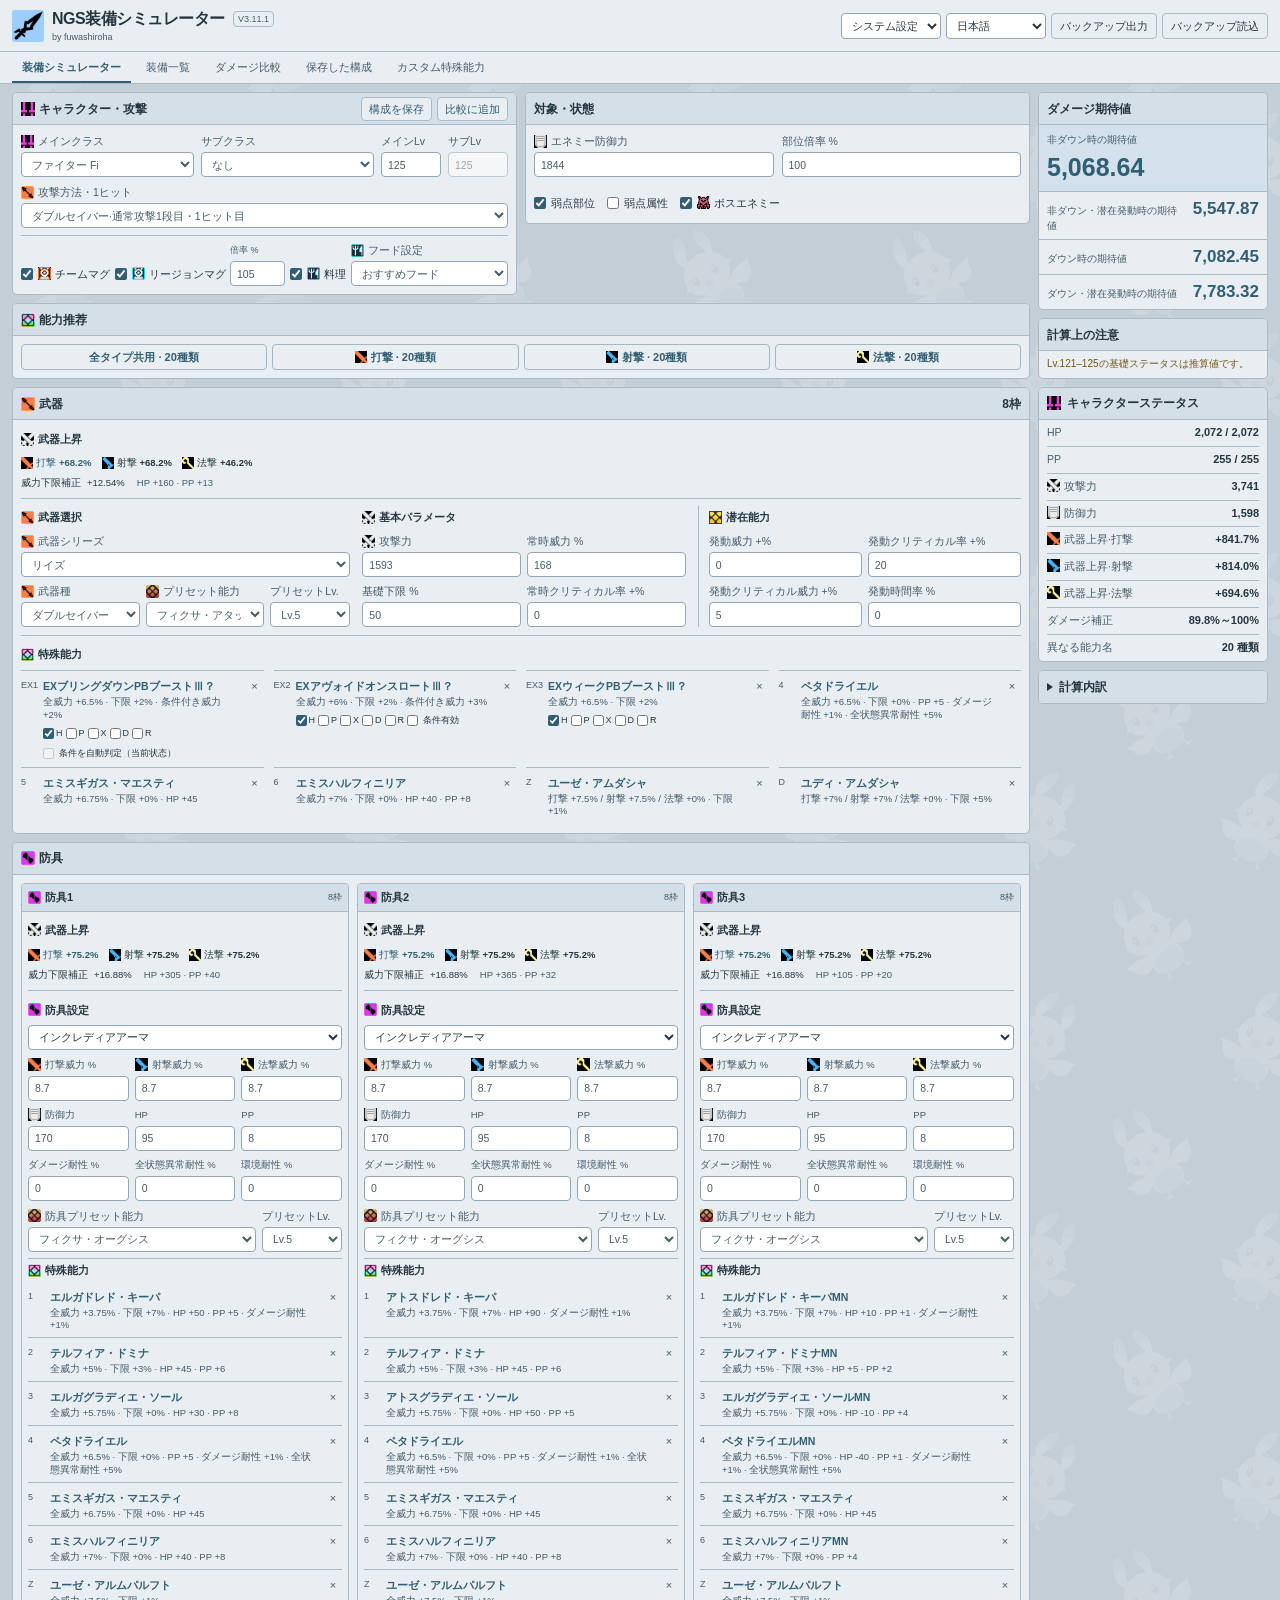
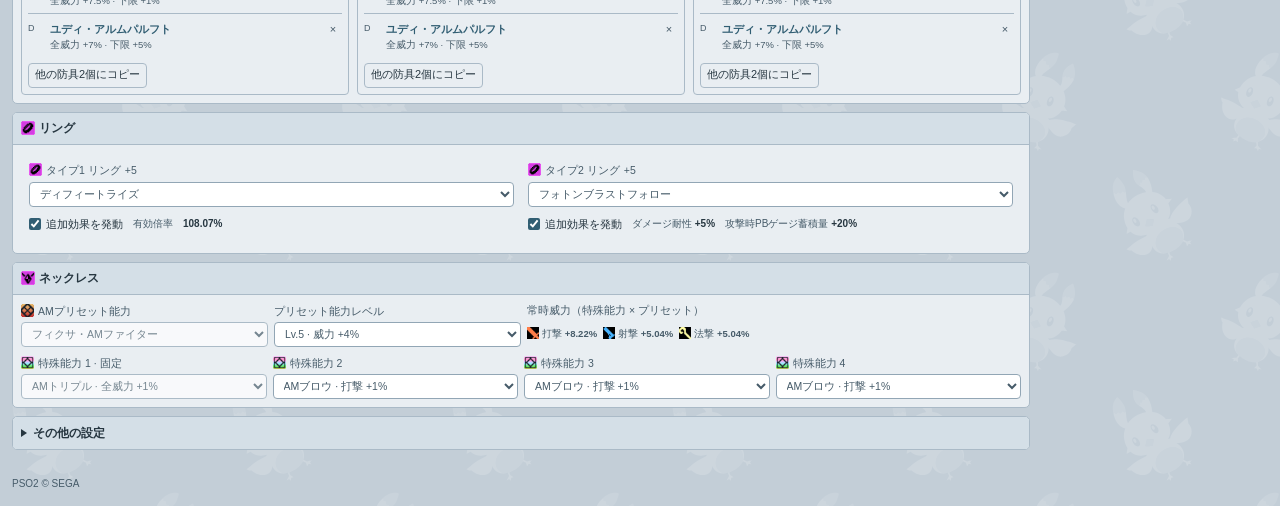
==== commit 48169eac: "Add Type 2 rings and simplify necklace settings" ====
--- a/ngs-equipment/index.html
+++ b/ngs-equipment/index.html
@@ -291,7 +291,7 @@
 .loadout-weapon{grid-column:1/-1}
 .loadout-weapon .loadout-abilities{display:grid;grid-template-columns:repeat(4,minmax(0,1fr))}
 .loadout-rings{align-self:start}
-.loadout-necklace{grid-column:span 2}
+.loadout-necklace{grid-column:auto}
 .loadout-character{position:sticky;top:8px}
 .loadout-character .survival-stats{padding:0 8px}
 .loadout-character .side-row{margin:0 8px}
@@ -362,14 +362,26 @@
 </style>
 <style id="simulator-copyright">body>footer.sim-copyright{display:block;box-sizing:border-box;clear:both;width:100%;max-width:1920px;margin:0 auto;padding:8px 12px 14px;border:0;background:transparent;color:var(--muted,#607582);font:400 10px/16px Arial,"Microsoft YaHei","Meiryo",sans-serif;text-align:left}</style>
 <style id="app-title-icon">body>header .app-brand{display:flex;flex-direction:row;flex-wrap:nowrap;align-items:center;justify-content:flex-start;gap:8px;min-width:0}body>header .brand-copy{min-width:0}body>header .app-title-icon{display:block;width:32px;height:32px;flex:0 0 32px;object-fit:contain;border-radius:3px}body>header .brand-title{display:flex;align-items:center;gap:8px;min-width:0;min-height:20px}body>header .app-brand .byline,body>header .app-brand .brand-author,body>header .app-brand .brand-sub,body>header .app-brand .sub{display:block;font-size:9px;line-height:12px;margin:2px 0 0;color:var(--muted);opacity:1}</style><script>(() => {
-const words={"構成が変更されたため結果を適用しませんでした。再度最適化してください。":"The equipment has been changed and the results are not applied. Please re-optimize.","テクニックⅤ":"Technique V","导具标记":"guide mark","痛苦抗性Ⅲ":"Pain Resist III","EX三重护盾辅助":"EX triple shield assist","エルガグラディエ・ソール":"Elga Gladier Soul","铳剑齿轮超频":"Gunsword Gear Overclocking","ガードⅠ":"Guard I","参考，未装备Lv.5":"For reference, Lv.5 is not equipped","EX短缺PP猛攻":"EX shortage PP onslaught","昔生种·魂4":"Foms Soul IV","スナイド・ソールⅠ":"Snaedal Soul I","超阶·PP法1":"Superb Spirihou I","异变种·魂1":"Alz Soul I","補正一覧":"Bonus statistics","搜索中文、日文或英文名":"Search Chinese, Japanese or English name","冰弱点强化Ⅰ":"Ice Weaker I","高阶库瓦利斯·主宰":"Hikvar Domina","岭巧巨人·魂3":"Raedal Soul III","泰拉德莱尔/MN":"Teradryl MN","ペネトレイトアロウ / 蓄力・1HIT":"Penetrating Arrow / Charged · 1 HIT","能力対照表CSV（中国語・意訳）":"Export capability comparison table CSV (Chinese free translation)","チェインフィニッシュアドバンス":"Chain Finish Advanced","AM麻痹耐性":"AM paralysis resistance","ナディ・ガーディパルフト":"Nadi Guardi Parfait","ボディ":"Toughness","フローイングシリウス":"Circulation of Devouring Sirius","导具展开PP获得":"Expand the guide to obtain PP","风暴强袭冷却缩短":"Tempest Strike cooldown reduced","エディ・スタピパルフト":"Edi Staspi Parfait","攻撃威力":"Attack Potency","HP減少後30秒間の威力上昇。「追加効果を発動」で設定します。":"Potency gain 30 seconds after HP reduction, controlled by the extra effect switch.","加尔姆强化连击":"Garm's enhanced combo","アルズ・セクレテⅡ":"Alz Secrete II","艾亚利奥·主宰":"Ael Domina","护身符固有能力":"Amulet Preset Skill","シュートⅢ":"Precision III","拉迪·打法PP":"Radi Spidahou","打法倒耐":"Unbearable fighting style","自动计入倒地增伤 Lv.10（Fi主职130%／副职105%）":"Automatically calculated into increased damage when falling to the ground Lv.10 (Fi main job 130%/deputy job 105%)","排他グループ（空欄なら能力名）":"Mutually exclusive group (leave blank and press Name )","最大HP手动覆盖":"Max HP manual override","艾米斯·哈鲁法终曲/MN":"Emis Halphiniria MN","阿迪·打击倒耐":"Adi Resilida","EX短缺PP怒烧3":"EX shortage PP spontaneous combustion III","ディロドライエ":"Dilodrye","AMパニックバリア":"AM Chaos Tolerance","两剑·断枷回旋后半（类型2反击）":"Double Saber · Unchained Circle (Type 2 Counter)","短程热机":"short range heat engine","全异常抗性Ⅰ":"All Resist I","幻视抗性2":"Mirage Resist II","ラディ・アムダシャ":"Radi Armdasha","附肆·抗性射法":"Radi Resilishahou","独立追击合计（非倒地）：":"Total independent pursuits (non-downed):","两剑额外旋风":"Two swords extra whirlwind","固有·光子爆发":"Fixa Blastor","潜在暴击威力 +%":"Potential Critical Potency +%","メインクラス武器威力":"Main Job Weapon Potency","风雷突":"Feng Lei Tu","デコルド・テクニック":"Decold Tech","埃尔加·老练守护者/MNS":"Elga Dread Keeper /MNS","法术":"spell","自動保存を停止中です。保存データの読込エラーをご確認ください":"Automatic Save has been suspended, please handle the archive read exception","ギ・メギド":"Array·Shadow Explosion","保存種別が無効です":"Save type is invalid","守哨剑兽·魂2":"Vardi Soul II","攻击时PB槽增长+15%；光子爆发或后续爆发发动后，队伍威力+2%，持续15秒，再次触发最多延长至30秒。装备10秒后生效；同效果不重复。":"When attacking, the PB gauge increases by +15%; after the photon burst or subsequent burst is launched, the team's potency increases by 2%, lasting 15 seconds, and the maximum is extended to 30 seconds when triggered again. It will take effect after 10 seconds of equipment; the same effect will not be repeated.","日本語":"Japanese","耐寒·打击":"Decold Power","アディ・ガディダホウ":"Adi Guardidahou","ダウン（BKを含む）":"Falling to the ground (including BK)","A9 · 魂":"A9 · Soul","オーバーエンファシス":"Beyond limit enhancement","HP／PP条件自动判定":"Automatic determination of HP/PP conditions","艾米斯·哈鲁法终曲/LC":"Emis Halphiniria LC","阿托斯·威严绝望/S":"Athos Gigas Maiste S","增伍·抗性完美":"Yuze Resili Parfait","ウィークバレットセルフベネフィット":"Blight Rounds Self-Buff","雷努斯之魂Ⅱ":"Lenus Soul II","料理PP消耗减少 %":"Quick Food PP consumption reduced by %","消耗100点PP时自身进入燃烧状态 燃烧状态下PP自然回复速度+30% 将燃烧引起的威力降低效果无效化":"When consuming 100 PP points, it enters the burning state. The natural recovery rate of PP in the burning state is +30%. The potency reduction effect caused by burning is invalidated.","玛西斯·角斗士之魂":"Mascis Gladier Soul","全攻HP":"All Potency HP","料理PP消耗减少无效":"Quick Food PP consumption reduction has no effect","ロングレンジアドバンテージRa":"Ranger Long Range Advantage","アグライ・ソールH":"Aglae Soul H","ラディ・アムダホウ":"Radi Armdahou","限界突破":"Overload","追击单HIT威力":"HIT Potency","アトスギガス・マエスティ":"Athos Gigas Maiste","パーフォレイトシュート":"path of void","デイタイムウィーカーⅠ":"Daytime Weaker I","コピー":"Copy","EXジャストタイムカウンターⅢ？":"EX Perfect Recovery Counterattack III","败者御材":"Losantsceptor","塔莉亚之魂H":"Thalia Soul H","フィジカルディクライン":"physical attenuation","常态暴击":"Normal critical hit","进阶炼材":"Progdrye","至远·主宰S":"Telphia Domina S","超阶·PP射1":"Superb Spirisha I","ギガス・テクニックⅠ":"Gigas Tech I","チェイントリガークイックリロード":"Chain Trigger Quick Reset","ナディ・レジダシャ":"Nadi Residasha","特尔菲亚·主宰/MN":"Telphia Domina MN","ネクス・ソールⅢ":"Nex Soul III","第":"No.","潜在常驻倍率 %":"Potential resident magnification %","アディ・スタピホウ":"Adi Staspihou","一括最適化：非ダウン通常時の期待値を最大化する通常／Z／D能力に置換。EXは維持し、評価ではEXの数値効果を除外、種類数には算入します。新規能力の手動条件は無効です。":"Complete set of optimizations: Replace the normal/Z/D abilities of Weapon and Armor with the goal of non-downside normality. EX remains as it is, the score excludes EX All values, and Name still participates in species statistics; the manual conditions for new additional abilities default to Close.","两剑格挡反击":"Two swords block and counterattack","ギ・バータ":"Array · Ice Flower Blooms","ダシャ・ディアブルⅢ":"Dasha Diable III","レスタサインPPゲイン":"Recovery signal PP gain","埃尔加·威严绝望/LC":"Elga Gigas Maiste LC","决胜·谷神P.ALL":"Defi Ceres P. ALL","普通攻击触发暴击时 30秒内威力增加（Ⅱ级：+1% / Ⅲ级：+1.5%） 该效果不会叠加":"When a normal attack triggers a critical hit, the Potency increases within 30 seconds (Level II: +1% / Level III: +1.5%). This effect does not stack.","EX消耗PP猛攻3":"EX Shortage PP Onslaught III","常驻威力；周围敌人倒地后20秒额外+1%。倒地值增幅不折算为伤害。":"Permanent Potency; additional +1% for 20 seconds after surrounding enemies fall to the ground. The increase in knockdown value is not converted into damage.","TA副本":"time extension quest","战躯者·魂1":"Ams Soul I","蓄力缓降Te":"Charge and slow down Te","虹彩融合":"Iridis Fusier","阿托斯·哈鲁法终曲/S":"Athos Halphiniria S","史蒂亚·统材":"Stira Soverena","三升2":"Triable II","自动使用屠戮者暴击预设（主职／副职，主职铳剑满槽）":"Automatically use Slayer critical strike Preset (main job/deputy job, main job gun sword full slot)","当前EX能力种数超过目标。":"The current number of EX abilities exceeds the target.","打射HPP":"Squirting HPP","HP合計倍率":"Total HP multiplier","チェイントリガーインクリース":"Chain limit increase","リミットブレイクアフターPPセイブ":"Overload PP Savings","条能力 · 保存的自定义能力可在装备槽中选择":"Ability · Save's Custom Augments can be selected in the equipment slot","打击Ⅲ":"Might III","反击进阶":"Counter attack advanced","同じグループの能力が存在します":"The same group ability exists","技能戒指":"Skill Skill Ring","アミュレットを装備":"Equip Talisman","ナックルアタックスイッチ":"Steel fist final blow transformation","不含法击爆发":"Does not contain Technique bursts","M.A.R.S.兵装技能":"M.A.R.S. Weapon Skills","追撃が確定クリティカル":"Chasing will definitely hit you hard","冰华刻印":"ice flower engraving","填加成数值：例如威力+7%填写7；不填107。此功能用于自定义数值，不限制为已实装能力。":"Fill in the bonus value: for example, Potency +7%, fill in 7; do not fill in 107. This feature is used for Custom values ​​and is not limited to implemented capabilities.","期間限定クエスト":"Limited time quest","ホーミングダート":"Vientiane tracking","冻结":"Freeze","未计勇魄斗气":"Unexpected courage and fighting spirit","冰属性弱点1":"Ice Weaker I","現在のレベルはこのシリーズの装備条件未満です。結果は理論値です。":"The current Level is lower than the equipment requirements of this series, and the results are only for theoretical reference.","阿迪·法击PP":"Adi Spirihou","精准下限Ⅳ":"Deftness IV","エディ・レジシャホウ":"Edi Resishahou","独立追击试算":"Independent pursuit trial calculation","曦光":"Xiguang","原生机械之魂Ⅰ":"Foms-Machini Soul I","冻结抗性1":"Freeze Resist I","出典":"Source","尤泽·射法HPP":"Yuze Staspishahou","尼德霍格：普通攻击":"Nidhogg: Normal attack","沿用对照表":"Inheritance comparison table","防具固有能力":"Armor Preset Skill","アクセルドライブ":"Double small sword acceleration drive","环境耐性":"Environmental Resistance","スローランディングアタックGu":"Slow down attack Gu","全攻倒耐":"All Potency","ファブニルサポートアクション":"Operation Fabnir Support","スティラ・ノートC":"Stira Note C","最大の表示威力を使用（理論比較）":"Press highest panel Potency (theoretical comparison)","V1.2：读取失败时保护原存档，提供恢复导出；比较表新增按当前攻击类型计算，保留最高面板理论模式；拒绝重复标识备份。":"V1.2: Protect the original archive when reading fails and provide recovery Export; the comparison table is newly calculated based on the current attack type and retains the highest panel theoretical mode; duplicate identification backup is rejected.","シュペル・スピレダⅠ":"Superb Spirida I","NGS伤害计算器备份_":"NGS Damage Calculator Backup_","ストライクバックアドバンス":"Counter attack advanced","バレットボウイルードカウンター":"Attack, avoid and counterattack","フレイムウィーカーⅡ":"Flame Weaker II","原生沙兽之魂Ⅲ":"Foms-Sandi Soul III","数值无效":"Invalid value","瑞泰姆·统材":"Retena Soverena","フォイエ":"fire bomb","EX受身反击":"EX Perfect Recovery Counterattack","HTMLを選択して読み込む":"Select the webpage and Import","基准＝100%":"Baseline=100%","阿迪·射击倒耐":"Adi Resilisha","附加·PP打":"Adi Spirida","尤泽·全攻PP":"Yuze Spiri Parfait","雷努斯之魂Ⅰ":"Lenus Soul I","防具预设":"Armor Preset","各自保存条件":"Respective Save conditions","尤迪·射法完美下限":"Yudi Armshahou","ブレイブコンバットクロススピリット":"The battle spirit intertwined in the formation of courage","平均期望／覆盖率":"Average Expectation/Coverage","触发暴击威力":"Trigger Critical Potency","アビリティⅡG":"Mastery II G","UテクニックゲージアンプリファイTe":"Composite spell slot increase Te","新しい能力は日本語名で「カスタム特殊能力」に保存されます。重複はスキップし、既存の能力や装備は変更しません。":"The new ability is saved in \"Custom Augments\" with a Japanese name. Duplicates are automatically skipped; existing abilities and equipment remain unchanged.","適用済み":"Applied","スラストドライブ":"sprint drive","中毒抗性Ⅰ":"Poison Resist I","固定攻击力 +":"Fixed Attack +","塔莉亚之魂X":"Thalia Soul X","ロイスハルフィニリア/MN":"Rois Halphiniria /MN","附叁·防御打法":"Nadi Guardidahou","バーランツィオン":"frost gun","拉泽·打法PP":"Raaza Spidahou","魂":"soul","能力を検索":"Search capabilities","绝望／威严绝望":"Despair／Gigas Maiste","高阶瑞泰姆·主宰":"Hiretena Domina","選択中の状態":"Selected status","ペイン":"pain","尤泽·射法减伤":"Yuze Guardishahou","大剑格挡反击强化":"Great sword block and counterattack strengthened","岭巧巨人·魂4":"Raedal Soul IV","タービュラントレイン":"Flowing in disorder","防具自带威力 × 本件追加；下限补正与武器相乘":"Armor comes with Potency × this item is added; Potency Floor Increase is multiplied by Weapon","种 / 生效":"Types / Active","自在枪钩爪精准格挡":"Free gun hook to block accurately","在浏览器中打开 swiki，进入「EX特殊能力」。":"Open swiki in the browser and enter \"EX Augments\".","昔生种·魂3":"Foms Soul III","暂无保存的方案":"There is currently no Save plan","テクターエクストラフィールド":"Sorcerer Extra Domain","作者":"Author","構成全体":"Complete solution","斯提亚·主宰":"Stira Domina","能力已保存，可在对应槽位选择":"The ability has been Saved and can be selected in the corresponding slot.","两剑·断枷回旋后半（普通版）":"Double Saber · Unchained Circle (Latter Half)","EX隐匿护壁3":"EX Hatred Divide III","偶机种·魂3":"DOLLS Soul III","パルチザンクイックアサルト":"Quick attack with spear","体力Ⅲ":"Stamina III","超阶·HP法1":"Superb Stamhou I","长空崩落":"The sky collapses","ハルフィニリア":"Halphiniria","EX三重护盾辅助3":"EX Triple Shield Assist III","フィクサ・ブラストル":"Fixa Blastor","ラディ":"Radi","デバンドレジストバッドコンディション":"Stick to abnormal resistance","キリングライズ":"Killing Rise","奏具·弗雷德兰吐息（类型1首HIT）":"Harmonizer · Fredran Breath (Type 1, First Hit)","昔生沙漠种·魂1":"Foms-Sandi Soul I","AM减伤":"AM damage reduction","追撃の1ヒット威力":"HIT Potency","戦闘設定・バフ・リング・攻撃補正":"Combat Parameters, Buffs, Skill Ring and Attack Modifiers","マッシブハンターエクストラシールド":"Hunter Physique Extra Shield","未装备":"Not equipped","A13 · D系列":"A13·D series","ユーゼ・スピダホウ":"Yuze Spidahou","防具设定":"Armor Settings","尚未追加能力":"No capabilities have been added yet","对小怪伤害减免+30%":"+30% damage reduction to mobs","射撃":"Ranged","任务通行证":"mission pass","已添加系列参考预设":"Series reference Preset added","战歌效果增幅":"War song effect increase","シリーズを比較に追加":"Add series to comparison","泰拉德莱尔/S":"Teradryl S","キャラクター・戦闘条件を統一":"Unified characters and combat conditions","绝巨体·欢愉1":"Gigas Euthy I","固有·AM勇者":"Inherent·AM Braver","钢拳PA连段奖励":"Steel Fist PA combo reward","阿尔特秘技Ⅱ":"Alz Secrete II","シフタエフェクトアンプリファイ":"War song effect increase","PB後の最初のリミットブレイクでバリア1枚。エンデュランス未発動ならリキャスト20%短縮。直接の威力上昇はありません。":"The first Overload after PB will gain 1 layer of shield; when life renewal is not triggered, the cooldown is reduced by 20% and does not directly increase the damage of a single HIT.","屠灭龙·魂3":"Nex Soul III","备份":"backup","瓦尔迪之魂Ⅳ":"Vardi Soul IV","拉迪":"Radi","全部异常":"All exceptions","艾亚利奥·统材":"Ael Soverena","この保存済み構成を削除しますか？比較リストのスナップショットは維持します。":"Delete this Save configuration? Snapshots in the comparison list are retained.","斯提亚·统领":"Stira Soverena","デフィ・エリシスP.ALL":"Defi Eris P. ALL","AMフィジトン":"AM physical photon","艾吉斯之魂Ⅳ":"Aegis Soul IV","HP减少时伤害减免+15%，最高可提升至+25% 未受到伤害并过去30秒后，提升的值将会重置":"Damage reduction +15% when HP is reduced, can be increased to a maximum of +25%. After 30 seconds have elapsed without taking damage, the increased value will be reset.","ファブニルデバンドフィールド":"Fabnir Guard Field","耐性の対象":"Resistance target","12MB以下のHTMLファイルを選択してください。":"Please select an HTML web page file no larger than 12MB.","ラーゼ・レジリパルフト":"Raaza Resili Parfait","设为基准":"set as baseline","1ヒットの攻撃を選び、構成を保存するか比較に追加します。":"Select single hit attack, Save Loadout or Add to Comparison.","强弓连招节约PP":"Strong bow combo saves PP","阿迪·打射完美下限":"Adi Armdasha","拉迪·射法HP":"Radi Stashahou","フレンジースクイブ":"Mad Spark","レジリパルフト":"All Potency","艾迪·射法倒耐":"Edi Resishahou","威力+3%固定。":"Fixed Potency +3%.","フュージア":"Fusion","陨星贯":"meteorite","HP·打击":"Stam Power","PB后强化星翎碎刃或魔装脚蓄力连击；当前单HIT模型不自动模拟。":"After PB, strengthen the Star Feather Shattering Blade or Magic Equipment Foot to charge up combos; the current single HIT model will not be automatically simulated.","AMフリーズバリア":"AM freeze resistance","· 暴伤 +":"· Potency +","艾米斯·哈鲁法终曲/S":"Emis Halphiniria S","限界突破PP节省":"Overload PP Savings","附贰·防御射法":"Edi Guardishahou","A9 · ソール":"A9 · Soul","ナディ・スタピシャホウ":"Nadi Staspishahou","猎人战技精准格挡":"Hunter Combat Skill Precision Blocking","ブーツトリックバウンスカウンター":"Magic foot skills bouncing counter attack","スプレッドショットワイドレンジ":"Wide area diffusion Ranged","フードの弱点追加効果":"Quick Food Weakness Added","スティッキーボムワイドレンジ":"Cannon wide area sticky bomb","インクレディアアーマ":"Incredia Armor","常時威力（特殊能力 × プリセット）":"Resident Potency","阿尔特之魂Ⅱ":"Alz Soul II","附叁·防御打射":"Nadi Guardidasha","旋舞裂刃":"Whirling Blade","除外":"Remove","ラーゼ・スタムパルフト":"Raaza Stam Parfait","防御1":"Guard I","ロングレンジアドバンテージFo":"Long distance advantage Fo","艾迪·全攻完美下限":"Edi Arm Parfait","短杖":"Wand","附加·防御法":"Adi Guarihou","アドラス":"Fei Yan","条件付き威力":"Condition Potency","属性弱点／昼夜":"Attribute Weakness/Day and Night","主职业":"Main Class","基礎威力はボス以外に有効。周囲でエネミーが倒されると追加威力が30秒間発動し、ボスにも有効。":"The basic Potency only takes effect on non-bosses; after surrounding enemies are defeated, the additional Potency lasts for 30 seconds and is also effective on bosses.","潜在発動":"Potential Activation","阿迪·打射PP":"Adi Spidasha","スラッシュカウンタークリティカルアップ":"Slash counterattack critical strike increase","步枪脆化弹强化":"Blight Rounds Enhancement","EX完美时机反击3":"EX Perfect Recovery Counterattack III","初期構成に戻す":"Restore initial setup","ランチャーアタックショートチャージ":"Cannon attack short charge","ロングレンジアドバンテージGu":"Long distance advantage","ナイトタイムウィーカーⅠ":"Nighttime Weaker I","瞬息爆破":"Instant explosion","异界探索":"Alterrealm exploration","比较条件":"comparison conditions","ライフルアタックインパクト":"Rifle basic attack impact","格兰·老练守护者Ⅱ/LC":"Gran Dread Keeper II LC","ザンゲイル":"wind erosion marks","BK期待値":"BK expectations","非ダウン時の期待値":"Normal Expected Damage","导具诡计电容槽增幅":"Guide trick capacitor slot increase","PP加成":"PP bonus","ペダス・ソールⅢ":"Pedas Soul III","附伍·HP打射":"Yudi Stadasha","艾亚利奥·札记C":"Ael Note C","ナディ・ガディダホウ":"Nadi Guardidahou","阿迪·打法完美下限":"Adi Armdahou","HP减少后30秒威力增益，由额外效果开关控制。":"Potency gain 30 seconds after HP reduction, controlled by the extra effect switch.","バレットボウアタックインパクト":"Strong bow basic attack impact","EXスタイルは初期設定で最大レベル：PP +10、威力102%。":"EX style default max level: PP +10, Potency 102%.","艾迪·打法倒耐":"Edi Residahou","ハイドラ：武器アクション":"Hydra: Weapon Action","拔剑滑步反击战技跳段":"Draw sword Sidestep counterattack combat skill jump section","クロコス・ソールⅢ":"Crocos Soul III","A24 · スピレロ・ドライエル":"A24 · Spirilo Dryl","战斗参数":"Combat parameters","トライアンフシフト":"Triumphal Leap","配装已变化或已取消，本次结果未应用。":"The outfit has been changed or Canceled, and this result has not been applied.","テーマ":"Theme","ユディ・スピレパルフト":"Yudi Spiri Parfait","增肆·HP PP打射":"Raaza Staspidasha","副本":"copy","附加·HP PP射":"Adi Staspisha","ユナイトテクニックTe":"Compound Spell Te","能力推荐":"Augment Recommendations","エラーディ・ソールⅠ":"Eradi Soul I","料理":"Quick Food","阿姆斯之魂Ⅱ":"Ams Soul II","绝望·阿格莱Ⅰ":"Gigas Aglae I","下限2":"Deftness II","装備が変更されたか中止されたため、結果を適用しませんでした。":"The outfit has been changed or Canceled, and this result has not been applied.","PP10%以下でPPを200回復。リキャスト180秒。装備10秒後から有効。":"When PP drops below 10%, 200 PP points are restored. Cooldown 180 seconds. The effect takes effect 10 seconds after the equipment is equipped.","特殊能力：2026-09-21取得のswiki比較表から562種類を収録。EXⅢおよび未掲載の既存バリエーションは従来のデータを保持。英語名はArks-Layerのコミュニティ翻訳、中国語名はユーザーの対照表と手動翻訳に基づきます。":"Ability: Swiki Augments comparison table captured on 2026-09-21, 562 independent abilities; EXIII and old versions not included retain the original data. For English, refer to the English translation of the Arks-Layer community. For Chinese, priority is given to the user comparison table, and the rest are manually organized translations.","一键设置能力追加":"One-click setting capability added","ナディ・アムダホウ":"Nadi Armdahou","基礎効果はPA・テクニックのみ。PPが規定値以下の追加効果はすべての攻撃に有効です。":"The basic part only adds PA and spells; when PP is lower than the corresponding threshold, the additional gain takes effect on all attacks.","触发暴击率 +百分点":"Trigger Critical Rate + percentage points","使用不同的PA或法术时 PP消耗量减轻（无印：-15% / Ⅱ级：-25% / Ⅲ级：-25%）":"PP Consumption Rate is reduced when using different PA or spells (Unprinted: -15% / Level II: -25% / Level III: -25%)","附伍·下限射法":"Yudi Armshahou","阿迪·打击完美下限":"Adi Armda","异变种·秘术1":"Alz Secrete I","EXテックアーツオンスロートⅢ？":"EX Spell PA Onslaught III","デュエルクエスト":"Duel Quest","HP减少时PP回复量":"PP Recovery when HP decreases","累计命中敌人30次后，额外威力持续20秒；生效期间再次累计30次命中会刷新持续时间。":"After hitting the enemy 30 times in total, the extra Potency lasts for 20 seconds; another 30 hits during the effective period will refresh the Effect Duration.","决斗副本":"Duel Quest","库瓦利斯·笔记D":"Kvar Note D","冻结抗性Ⅰ":"Freeze Resist I","单次命中 · 各状态独立计算；倒地含物理／属性倒地。":"Single hit · Each status is calculated independently; falling to the ground includes physical/attribute falling to the ground.","特殊":"special","正常":"normal","短杖格挡反击进阶":"Advanced Short Staff Blocking and Counterattack","基礎下限 %":"Base Potency Floor %","クヴァル・ノートB":"Kvar Note B","状态异常耐性%":"Abnormal status resistance %","射法双攻Ⅰ":"Shahou Diable I","足行者·魂4":"Pedas Soul IV","超凡装甲":"Extraordinary Armor","限界突破根性":"Overload fundamental","EXショーテージHPスターリングⅢ？":"EX shortage HP gain Ⅲ","スプレッドフェザー":"Feather formation unfolds","弗雷德尔之魂Ⅱ":"Flaedal Soul II","121–125级基础数值为推算：每级攻击力+6、防御力+3；HP按各职业现有逐级增长值延续。":"The basic values for levels 121-125 are calculated: Attack +6, Defense +3 for each level; HP continues according to the existing level-by-level growth value of each profession.","埃尔加·威严绝望/MNS":"Elga Gigas Maiste /MNS","能力対照表をCSVで出力":"Export capability comparison table CSV","スピリタⅢ":"Spirita III","フォミド・フュージア":"Fomid Fusier","アルズ・セクレテⅠ":"Alz Secrete I","阿托斯·老练守护者/S":"Athos Dread Keeper S","条件威力 +%":"Condition Potency +%","艾吉斯之魂Ⅰ":"Aegis Soul I","钢拳PA连段PP节省":"Steel fist PA continuous PP saving","アトスドレド・キーパ/MN":"Athos Dread Keeper /MN","テルフィア・ドミナMN":"Telphia Domina MN","条件威力":"Condition Potency","光子爆发后队伍威力+2%，持续15秒；同系列再次触发可延长至最多30秒。共享增益不重复计算。":"After the photon burst, the team's Potency +2%, lasting 15 seconds; triggering the same series again can be extended to up to 30 seconds. Shared gains are not counted twice.","メギドスフィア":"Shadow Ball","攻击方式":"Attack","現在の構成で元データを置き換えます。必要な元データを出力済みで、置き換えてよろしいですか？":"Re-enabling will replace the original archive with the current configuration. Have you exported the original archive that you want to keep and confirmed the replacement?","附叁·抗性完美":"Nadi Resili Parfait","チーム":"team","无限跳弹":"Infinite ricochet","20种模式：优先最高期望，同期望时少用/S，并优先用适用的Z／D变体凑种数；不用/S会降低期望时仍使用/S。只替换追加能力，武器和攻击方式保持当前设置。":"20 Types mode: Give priority to the highest expectations, use /S sparingly when expectations are the same, and give priority to using applicable Z/D variants to make up the number of species; still use /S when not using /S will lower expectations. Only the additional abilities are replaced, Weapon and Attack remain at their current settings.","ユディ・レジシャホウ":"Yudi Resilishahou","库瓦利斯·笔记B":"Kvar Note B","ウォンドラバーズ":"Wand Lovers","燃烧抗性Ⅲ":"Burn Resist III","高阶斯提亚·主宰":"Histira Domina","防御Ⅳ":"Guard IV","自動保存済み":"Automatically Saved","EX击倒PB增益3":"EX Bringdown PB Boost III","当前显示的是临时配装；原存档未被覆盖。可以导出原始存档后修复，或导入有效备份。":"The temporary configuration is currently displayed; the original archive has not been overwritten. You can export the original archive for repair, or import a valid backup.","能力カテゴリを整理":"Organize ability categories","潜在常驻倍率":"Potential resident magnification","A21 · 哈鲁法终曲":"A21 · Halphiniria","纳迪·射法HP":"Nadi Stashahou","常時クリティカル率+5ポイント。追加の発動型ダメージ上昇はありません。":"Permanent Critical Rate +5 percentage points; no additional triggered damage increase.","ピニオンブレード":"Star Feather Broken Blade","卓越·打击HPⅠ":"Superb Stamda I","次元光轨":"Dimensional light track","アームⅢ":"Deftness III","PB后3次猎人武器PA获得复仇效果；当前单HIT模型不自动模拟。":"After PB 3 times, Hunter Weapon PA will gain revenge effect; the current single HIT model will not be automatically simulated.","攻撃・Lv.1～120のクラス攻撃力：提供されたLyco中国語V2表。攻撃欄に元のセル位置を記載しています。":"Attack and occupations of levels 1 to 120. Attack: Uploaded Lyco Chinese V2 table, the attack option indicates the original cell position.","绝巨体·至尊LC":"Gigas Maiste LC","E7 · デフィ・ハウメス":"E7 · Duel · Haumeas","击杀PP增益":"Kill PP gain","Fi倒地增伤开关无效":"Fi falls to the ground damage increase switch is invalid","潜在能力":"Potential","基准的同一状态":"The same state of the benchmark","EX狂乱之力3":"EX abnormal gain Ⅲ","マシスグラディエ・ソール":"Mascis Gladier Soul","添加自定义能力":"Add Custom Augments","清空所有自定义能力":"Clear all Custom Augments","史蒂亚·札记B":"Stira Note B","狂乱星火":"Mad Spark","アディ・レジリシャ":"Adi Resilisha","奠基资材":"Basedata","メイン・サブともにこの攻撃を通常使用できません。理論値としての参考表示です。":"No main Sub Class can use this attack regularly: it is currently only for theoretical numerical reference.","EXエネミーフェルドPPゲインⅢ？":"EX kill PP recovery III","用户自定义":"User Custom","レイヴィングファルコン":"Falcon Strike","斯凯拉无敌模式":"Skylar invincible mode","雷达尔之魂Ⅳ":"Raedal Soul IV","百万试炼LC":"Megadryl LC","虚源驼·魂1":"Nilus Soul I","ガルムヒートチャージ":"Garm heat charge","加载":"Load","远程战歌・固守":"Long distance song/adherence","弱点部位または弱点属性で攻撃時、PBゲージ+2%。リキャスト10秒。":"When attacking an enemy with Weak Point or using Elemental Weakness, the PB gauge increases by 2%/Cooldown for 10 seconds","EXスタイルPP +":"EX style PP+","武器の通常能力3枠のみ最適化":"Only optimize Weapon’s 3 common abilities","ジャストガードPPゲイン":"Perfect Guard PP Gain","自分を狙うエネミーへのダメージ耐性+10%。自分を狙っていないエネミーへの威力+1.5%。":"+10% damage reduction to enemies targeting yourself, +1.5% potency to enemies not targeting yourself","浅色":"Light","；現在のEXを含む期待値：":";Including current EX actual expectations:","纳迪·打射PP":"Nadi Spidasha","ユディ・ガディダシャ":"Yudi Guardidasha","打撃／射撃武器威力":"Melee ／ Ranged Weapon Up","A14 · アルズ・セクレテ":"A14 · Alt's Secret Technique","艾拉迪之魂Ⅰ":"Eradi Soul I","短杖属性重唤":"Short staff attributes revived","ギガス・シュートⅢ":"Gigas Shoot III","能力データを認識できません。「特殊能力／一覧比較表」の完全なHTMLを保存してください。":"Ability data not recognized, please Save Augments View the full page of the comparison table.","维系数据":"Sustidata","AM冻结耐性":"AM freeze resistance","エディ・ガーディパルフト":"Edi Guardi Parfait","アディ・スピレダ":"Adi Spirida","ガルム：武器アクション":"Garm: Weapon Actions","佩达斯之魂Ⅲ":"Pedas Soul III","短杖属性转换":"Short staff attribute conversion","三升2G":"Triable II G","项目":"Project","ガーディパルフト":"All Potency Damage Reduction","手動切替":"Manual switch","埃尔加·老练守护者/S":"Elga Dread Keeper S","风暴强袭急速强化":"Storm Strike Rapid Strengthening","斩击反击暴击提升":"Slash counterattack critical strike increase","复合法术":"compound spell","跟随系统":"System","羽阵展开":"Feather formation unfolds","艾欧·笔记D":"Ael Note D","绝巨体·打击1":"Gigas Power I","全装備の枠を埋めるための能力が不足しています。":"The ability pool is not large enough to fill an entire outfit.","猎人":"Hunter","アルズ・ソールⅡ":"Alz Soul II","阵·风暴漩涡":"Array·Storm Vortex","ニズヘッグアドアタック":"Nidhogg's additional attack","增肆·HP打射":"Raaza Stadasha","守哨剑兽·魂4":"Vardi Soul IV","swiki 特殊能力比較表 · 2026-11-02":"swiki Augments comparison table · 2026-11-02","缓降攻击Gu":"Slow down attack Gu","圣山绝巨体·至尊":"Athos Gigas Maiste","拉迪·打射HPP":"Radi Staspidasha","高阶艾亚利奥·主宰LC":"Hiael Domina LC","装備間で同名能力は1種類として集計し、空き枠は数えません。EX／Z／Dは専用枠で選択します。同じ装備に同一グループの能力は付けられません。各装備の設定を開くと攻撃力・潜在・基礎威力・プリセット能力を変更できます。":"Only one ability with the same name across equipment counts; empty slots do not count. EX/Z/D are filtered by slot, and mutually exclusive groups of the same piece of equipment cannot be repeated. Expand the parameters of each equipment to modify Attack, Potential, Basic Potency and Preset Skill.","クヴァル・ノートA":"Kvar Note A","打法·双升4":"Dahou Diable IV","ニズヘッグ：武器アクション":"Nidhogg: Weapon Action","EX回避HP恢复Ⅲ":"EX avoidance HP recovery III","射法减伤":"Shooting damage reduction","Bo部位破坏优势减伤":"Bo part destruction advantage and damage reduction","暴击率 +百分点":"Critical Rate + percentage points","附加·防御打射":"Adi Guardidasha","アディ・アムダシャ":"Adi Armdasha","当前HP %":"Current HP %","ユディ・スタムパルフト":"Yudi Stam Parfait","弗雷德尔之魂Ⅳ":"Flaedal Soul IV","叠影瞬杀":"Double shadow instant kill","尤迪·打射倒耐":"Yudi Resilidasha","能力分配失败，原配装未修改。":"Ability allocation failed, original equipment has not been modified.","无额外伤害变化":"No additional damage changes","バフの有効設定・倍率":"Gain switch and magnification","伤害耐性 %":"Damage Resistance %","亦可用作能力合成素材。":"It can also be used as the ability to synthesize Material.","阿尔特之魂Ⅲ":"Alz Soul III","黑夜弱点1":"Nighttime Weaker I","海德拉终结":"The end of Hydra","· 固定攻击力":"· Fixed Attack","ナディ・ガディダシャ":"Nadi Guardidasha","主副职业均不能常规使用此攻击：当前仅作理论数值参考。":"No main Sub Class can use this attack regularly: it is currently only for theoretical numerical reference.","サブクラス":"Sub Class","长枪快速猛攻":"Quick attack with spear","属性ダウン":"attribute down","攻撃力":"ATK","附加·抗性法":"Adi Resilihou","クロースバレット":"staggered flash","テクニックⅠ":"Technique I","ユーゼ・レジダシャ":"Yuze Resilidasha","トリア・スタムロホウ":"Tria Stamlohou","武器数值无效":"Weapon value is invalid","タリス":"Talis","スピレロ・ドライエル":"Spirilo Dryl","チェインブーストアドバンス":"Chain strengthening and advancement","AMブロウショット":"AM cumshot","エディ・ガディダホウ":"Edi Guardidahou","EX回避猛攻":"EX avoidance attack","戴达尔之魂Ⅲ":"Daedal Soul III","EX忍痛PB增益3":"EX Pain PB Charge III","A32 · Z系":"A32·Z series","EX弱旅减伤":"EX weak brigade damage reduction","テラドライエル/MN":"Teradryl /MN","强弓普攻冲击":"Strong bow basic attack impact","EX敌人倒地PP获得3":"EX Downed PP Recovery III","ウォンドクイックエレメントチェンジ":"Short staff quick attribute conversion","サブLv":"Sub Level","リントヴルムアドアタック":"Lintwom's additional attack","拉迪·射法减伤":"Radi Guardishahou","フォワードスラスト":"advance forward","ブレイブコンバットクロースレンジ":"The formation of courage shrinks to the ground","ダホウ・ディアブルⅢ":"Dahou Diable III","拉迪·射法倒耐":"Radi Resilishahou","法击威力 +%":"Tech Damage +%","附加·HP PP射法":"Adi Staspishahou","屠灭龙·魂4":"Nex Soul IV","项链":"Amulet","E3 · デフィ・エリシス":"E3 · Duel·Eris","平均期望开关无效":"average expectation switch invalid","全攻HPP":"All Potency HPP","必须为1至":"Must be 1 to","未強化：常時103%、発動時104.03%。＋5：常時107%、発動時108.07%。どちらもタイプ1のため、選択中の1個だけを計算します。":"Unenhanced: permanent 103%, triggered 104.03%; +5: permanent 107%, triggered 108.07%. Both belong to T1, only the currently selected one is counted.","失落中央·札记":"Lostra Note","補助パラメーター要確認：":"Auxiliary parameters need to be checked:","ラーゼ・アムダシャ":"Raaza Armdasha","卓越·法击Ⅰ":"Superb Tech I","アサルトチャージ":"Onslaught charge","暗属性弱点1":"Gloom Weaker I","基础威力仅对首领生效；闪避、武器动作或防御判定成功使攻击无效后，额外威力持续20秒，对非首领也有效。仅靠无敌状态穿过攻击不会触发。":"The basic Potency only takes effect on the boss; after a dodge, Weapon action or Guard decision successfully invalidates the attack, the additional Potency lasts for 20 seconds and is also effective on non-leaders. Simply passing through the attack with invulnerability will not trigger.","格兰·威严绝望":"Gran Gigas Maiste","拉格拉斯之魂Ⅳ":"Ragras Soul IV","ヴァイオレントゲイル":"Violent Kuanglan","ギガス・タリアーⅠ":"Gigas Thalia I","周囲のエネミーのダウン時、最大PPの50%を回復。":"When an enemy falls to the ground around you, recover 50% of the maximum PP.","期望＝非暴击平均×（1−暴击率）＋暴击伤害×暴击率。下限和暴击率封顶100%；暴击使用武器攻击力上限。中途保留小数，单次伤害最终四舍五入。期望使用均匀武器浮动下的整数伤害概率，显示两位小数。极端低伤害按最少1点处理。":"Expectation = non-critical average × (1− Critical Rate) + Critical Damage × Critical Rate. The lower limit and Critical Rate are capped at 100%; critical hits use the Weapon Attack upper limit. Decimals are kept midway, and single damage is finally rounded up. Expect integer damage probabilities using uniform Weapon float, displayed to two decimal places. Extremely low damage is dealt with at least 1 point.","模拟器功能 · V1.2":"Simulator function · V1.2","20秒ごとのHP回復量":"HP Recovery every 20 seconds","炎巧巨人·魂4":"Flaedal Soul IV","圣山凶恶型·护守S":"Athos Dread Keeper S","潜在常驻暴击率":"Potential Resident Critical Rate","附伍·HP打法":"Yudi Stadahou","EX风格PP +":"EX style PP+","ムービングスラッシュ":"mobile chop","カスタム防具":"Custom Armor","战栗抹杀":"shudder obliterate","バレットボウイルードEXカウンター":"Strong Bow Evasion EX Counterattack","EX生命流转3":"EX Life Flow III","スナイド・ソールⅢ":"Snaedal Soul III","屠灭龙·魂2":"Nex Soul II","平均期待値／有効時間率":"Average Expectation/Coverage","ナディ・スピダホウ":"Nadi Spidahou","カタナPAコンボフィニッシュ":"Draw the sword and end the PA combo.","EX按网页表头分别识别Ⅱ、Ⅲ、Ⅳ、Ⅴ等等级及A、B、C、D等字母版本；各版本独立保存，数值读取对应列。不会展开H／P／X／D／R附属类型。新增EX均待确认；无印、Ⅱ级、A版及未实装版本自动跳过。":"EX identifies Levels II, III, IV, V and other letter versions such as A, B, C, D according to the web page header; each version is saved independently and the value is read in the corresponding column. H/P/X/D/R attachment types will not be expanded. All new EXs need to be confirmed; Muji, Level II, A version and uninstalled versions will be automatically skipped.","ヘルズエスコート":"Underworld funeral","フォムズ・ソールⅡ":"Foms Soul II","保存":"Save","攻击命中敌人时也变得不易被当成仇恨目标":"Attacks that hit enemies are also less likely to be targeted as hate targets.","スピシャホウ":"Shooting method PP","EX短缺PP节省":"EX Shortage PP Savings","グラディエ・ソール":"Gladier Soul","アタックPPリカバリー":"Attack PP recovery","レスタフィールドTe":"Restoration field Te","弗雷德兰吐息":"fredland breath","拉迪·打法倒耐":"Radi Resilidahou","数据核对":"Data verification","カスタムフード":"Custom Quick Food","PB後の最初のチェイントリガーで開始チェイン数+100。常時威力への換算はしません。":"The first Chain Trigger after PB will add an additional 100 chain points; it will not be automatically converted to a permanent damage multiplier.","昔生机械种·魂3":"Foms-Machini Soul III","阿尔特秘技Ⅳ":"Alz Secrete IV","移动斩":"mobile chop","选择能力":"ability to choose","BKではBREAK補正×2、ダウン時アドオンクリティカル率、有効なFiダウン威力を自動適用。部位倍率に×2を重複入力しないでください。職業／スキル倍率は全状態共通です。自動スキルやBK補正を重複入力しないでください。":"BK automatically counts BREAK Damage Adjustment ×2, the additional Critical Rate when falling, and the turned-on Fi falling damage increase. Please do not repeatedly fill in the part multiplier × 2; the total potency multiplier of occupation/skill is shared by all states, and please do not count it repeatedly in automatic skills or BK correction.","ローリングフェザント":"Startled pheasant turns around","ヴォルグラプター":"Fixed-point shooting","トリア・スピレロホウ":"Tria Spirilohou","瑞泰姆·札记D":"Retena Note D","加成统计":"Bonus statistics","ザンディオン":"Feng Lei Tu","倒地PP回复":"Falling to the ground PP reply","额外威力":"Extra Potency","精神·打击":"Spiri Power","ハイドラタクティカルリロード":"Hydra Tactical Loading","铳剑齿轮溢流":"Gunsword gear overflow","ウォンドテクニックスキップビート":"short staff spell jump","リイズ・オストラソード":"Liz Ostra Sword","强化等级":"Enhancement Level","精准下限Ⅰ":"Deftness I","期望值与显示":"Expectations and displays","附肆·PP打射":"Radi Spidasha","威力+1%":"Potency +1%","千万亿试炼LC":"Petadryl LC","阵·辉光祭坛":"Array·Altar of Glow","ファイター":"Fighter","有效覆盖":"effective coverage","EX风格":"EX style","不赦刃":"Unforgivable Blade","附伍·HP完美":"Yudi Stam Parfait","圣三一·减下限打":"Tria Armloda","Z専用枠":"Z special slot","装備自体のPP":"Comes with PP","エディ・スピレパルフト":"Edi Spiri Parfait","swiki未单列MNS；按对应MN数值及S版本规则补入，名称据SG奖池核对。":"Swiki does not list MNS separately; fill it in according to the corresponding MN value and S version rules, and check the Name according to the SG prize pool.","ライトウィーカーⅠ":"Light Weaker I","ヴァリアスクエスト":"Various quests","艾迪·打法PP":"Edi Spidahou","能力版本":"Capability version","発動時のクリティカル威力":"Trigger Critical Potency","EX渐进倒地压制":"EX gradually falls to the ground and suppresses","雷电武装":"Thunder Arms","効果説明":"Effect description","PB后首次复合属性法术不消耗存量，冷却缩短100%；不直接增加单HIT伤害。":"The first composite attribute spell after PB does not consume inventory, and the cooldown is shortened by 100%; it does not directly increase the damage of a single HIT.","各行均使用非倒地状态；威力类型按下方所选口径计算。潜在触发列只开启武器的额外潜在效果。":"Each row uses the non-downed state; Potency type is calculated by caliber selected below. The Potential Activation column only turns on the Weapon's additional potential effects.","テクニック":"spell","涌现资材":"Wellsdata","潇洒翻滚反击弹":"Dashing Dive Roll Counterattack","スローランディングチャージFo":"Slow down power Fo","全能/LC":"Mastery LC","耐寒·射击":"Decold Shoot","EX回避猛攻Ⅲ":"EX Avoid Onslaught III","エルガドレド・キーパ/S":"Elga Dread Keeper S","ラーゼ・アルムパルフト":"Raaza Arm Parfait","纳迪·射法完美下限":"Nadi Armshahou","ウォンドパリィカウンターアドバンス":"Advanced Short Staff Blocking and Counterattack","カテゴリ":"Category","尤迪·全攻HPP":"Yudi Staspi Parfait","尤迪·打法HP":"Yudi Stadahou","决斗·塞多尼斯":"Duel Sedonis","ガンナー":"Gunner","法击%":"Technique %","効果":"Effect","万象追踪":"Vientiane tracking","基礎下限":"Base Potency Floor","EXサインシールディングⅢ？":"EX Recovery Signal Shield III","表示形式":"Display mode","マルチウェポン":"multi weapon","选择单次命中攻击，保存方案或加入比较。":"Select single hit attack, Save Loadout or Add to Comparison.","スキップ":"skip","レヌス・ソールⅣ":"Lenus Soul IV","EXトライシールドフォローⅢ？":"EX Triple Shield Assist III","能力枠が埋まりませんでした。":"Capacity allocation not filled.","射法HP":"Shooting HP","ラディ・レジリパルフト":"Radi Resili Parfait","トリッキーキャパシタゲージアンプリファイ":"Guide trick capacitor slot increase","リヴォルトエイム":"Rebellious Sniper","增肆·HP PP射法":"Raaza Staspishahou","主职武器威力":"Main Job Weapon Potency","ウィークバレット":"Blight Rounds","ヘイルオブバレッツ":"Heavy rain","潜在発動時の威力上昇":"Potential Activation damage increase","固有·AM":"Intrinsic·AM","カッティングレイヤー":"Double shadow instant kill","双小剑旋转加速":"Double small sword rotation acceleration","风弱点强化Ⅰ":"Wind Weaker I","ナディ・スピレパルフト":"Nadi Spiri Parfait","仅统计装备自带与追加能力的常驻数值；HP／PP为加成，不是角色最终值。不含潜在、固有能力和条件耐性。回复、消耗、护盾、PB等特殊效果不计入面板。":"Only the permanent values ​​of the equipment's own and additional abilities are counted; HP/PP are bonuses, not the final values ​​of the character. Does not include Potential, Preset Skill and Conditional Resistance. Special effects such as recovery, consumption, shield, and PB are not included in the panel.","百分点":"percentage points","团结资材":"Unildata","基礎クリティカル率":"Basic Critical Rate","自定义":"Custom","异变种·秘术4":"Alz Secrete IV","对倒地状态下的敌人威力+2% 装备10秒后效果生效/自身周围有敌人倒地时 PB槽增加6% 冷却时间10秒 装备10秒后效果生效":"Potency +2% for enemies who are downed. The effect will take effect 10 seconds after the equipment is equipped./When enemies around you are downed, the PB gauge will increase by 6%. Cooldown 10 seconds. The effect will take effect 10 seconds after the equipment is equipped.","昔生机械种·魂4":"Foms-Machini Soul IV","ユーゼ・アムシャホウ":"Yuze Armshahou","精神Ⅳ":"Spirita IV","缓降蓄力Gu":"Slow down accumulation Gu","トリア・アルムロダ":"Tria Armloda","共用防具 ·":"Shared Armor ·","精准下限Ⅲ":"Deftness III","プリセット能力レベル":"Preset Skill Level","研究所·札记":"Laborata Note","能力の数値が無効です":"Ability value is invalid","追加効果を発動":"Activate Bonus Effect","飞翔剑":"Soaring Blades","混乱抗性Ⅰ":"Panic Resist I","能力リストから削除しますか？既存の構成内の能力は維持します。":"Delete from capability list? Snapshots from existing builds will be retained.","フォムズサンデ・ソールⅣ":"Foms-Sandi Soul IV","マイ構成":"My build","当前等级低于该系列装备要求，结果仅作理论参考。":"The current Level is lower than the equipment requirements of this series, and the results are only for theoretical reference.","多尔多拉之魂Ⅲ":"Doldora Soul III","A8 · 全能":"A8 · All-around","基礎攻撃力の上書き":"Basic Attack coverage","附肆·抗性完美":"Radi Resili Parfait","附肆·HP射法":"Radi Stashahou","导具浮游炮多重锁定":"Guide floating gun multiple locking","打射·双升2":"Dasha Diable II","ペインレジストⅢ":"Pain Resist III","ロッドテクニックアンプリファイ":"Long Staff Spell Strengthening","A4 · シュート":"A4 · Ranged","シフタ・デバンド":"Battle song / Adherence","附伍·抗性射法":"Yudi Resilishahou","阿迪·法击减伤":"Adi Guarihou","当前攻击不是主职业武器，请先切换主职武器普攻，再进行一键设置。":"The current attack is not the Main Class Weapon. Please switch to the main class Weapon basic attack first, and then perform one-click settings.","システム設定":"System","暴击与职业技能设置":"Critical hits and professional skill settings","部分能力辅助参数待核对，HP／PP可能偏低。":"Some ability auxiliary parameters need to be checked, and HP/PP may be low.","附叁·HP完美":"Nadi Stam Parfait","纳迪·全攻HPP":"Nadi Staspi Parfait","ペタドライエル/S":"Petadryl S","アイギルセプター":"Aegilsceptor","附伍·下限打法":"Yudi Armdahou","すべてのカスタム能力を削除しました":"Cleared all Custom Augments","两剑致命射手":"two swords deadly shooter","チームマグHP +%":"Guild Mag HP +%","HP50%以下で威力+1.5%、ダメージ耐性+30%。":"When HP is below 50%, Potency +1.5%, Damage reduction +30%","此增益与武器潜在触发独立；启用时用于全部伤害状态。请勿在职业／技能威力中重复填写。":"This buff is independent of Weapon Potential Activation; used for All damage status when enabled. Please do not fill in the occupation/skill Potency twice.","至远·主宰MN":"Telphia Domina MN","シャホウ・ディアブルⅤ":"Shahou Diable V","防具プリセット":"Armor Preset","复合武器":"Compound Weapon","パニックレジストⅡ":"Panic Resist II","EX弱点PB增益Ⅲ":"EX Weak PB Boost III","ラディ・レジシャホウ":"Radi Resilishahou","対象の属性弱点・昼夜条件を満たす場合のみ有効にしてください。":"The check will only take effect when the corresponding attribute weakness or day and night conditions are met.","EXトライシールドⅢ？":"EX Triple Shield III","ユディ・ガディシャホウ":"Yudi Guardishahou","swiki 网页导入":"swiki webpage Import","斗士":"Fighter","原生种之魂Ⅲ":"Foms Soul III","冰属性弱点2":"Ice Weaker II","导出能力对照表 CSV（中文意译）":"Export capability comparison table CSV (Chinese free translation)","两剑旋风PP增加":"Two Swords Whirlwind PP increased","ルクスハルフィニリアLC":"Lux Halphiniria LC","法师":"Force","猛攻蓄力":"Onslaught charge","EXグラジュアリープレッシングⅢ？":"EX Gradual Down Suppression III","非倒地潜在触发期望":"Normal Expected Damage (Potential Active)","ショウゲンセイ":"Shougensei","NGS装備シミュレーター":"NGS Equipment Simulator","打击 · 20种":"Melee · 20 Types","EX痛苦PB充能Ⅲ":"EX Pain PB Charge III","基準に設定":"set as baseline","至远·主宰/MNS":"Telphia Domina /MNS","EXタフマインドⅢ？":"EX Fortitude III","このツールは1ヒットのダメージを計算します。攻撃ループ・PP収支・潜在発動の時系列・パーティーの追撃頻度は再現しません。条件付きクラススキルは実際の値を入力してください。独立追撃は本体ダメージに自動加算しません。":"This is a single hit damage calculator. Does not simulate full skill cycles, PP life, Potential Activation timeline, or team pursuit frequency. Please fill in the conditional professional skills according to actual conditions; all independent pursuits are not automatically incorporated into the main damage.","这是单次命中伤害计算器。不会模拟完整技能循环、PP续航、潜在触发时间轴或队伍追击频率。条件性职业技能请按实际填写；所有独立追击均不自动并入主体伤害。":"This is a single hit damage calculator. Does not simulate full skill cycles, PP life, Potential Activation timeline, or team pursuit frequency. Please fill in the conditional professional skills according to actual conditions; all independent pursuits are not automatically incorporated into the main damage.","装備シミュレーター":"Equipment Simulator","距离修正倍率 %":"Distance correction magnification %","法撃20種類：ルール":"Technique II 0 Types: Rules","ガードⅡ":"Guard II","短杖爱好者强化":"Wand Lovers Enhanced","一键优化追加，支持20种能力与共用防具方案。":"One-click optimization is added to support 20 Types capabilities and shared Armor solutions.","クリティカル威力":"Potency","昔生沙漠种·魂2":"Foms-Sandi Soul II","配装一览":"Loadout Overview","ハインスデーター":"Heinsdata","E5 · 决斗·普鲁托斯":"E5 · Duel · Plutus","原生机械之魂Ⅱ":"Foms-Machini Soul II","广域脆化弹":"Wide Area Blight Rounds","ブレイブコンバットを含まない":"Unexpected courage and fighting spirit","フォイエブランド":"Firebrand","追踪箭":"tracking arrow","降防标记增效":"Anti-prevention mark enhancement","シンプルアタック":"Simple Attack","オフライン保存":"Save offline","打法双攻Ⅱ":"Dahou Diable II","ガンスラッシュギアゲージアンプリファイ":"Gunsword gear groove enlargement","全状態異常耐性":"All Down Resistance","附伍·PP射法":"Yudi Spishahou","火弹术":"fire bomb","クラス／スキル威力":"Career/Skill Potency","打法HPP":"How to play HPP","威力下限補正[%]":"Potency lower limit correction [%]","公会玛古HP +%":"Guild Mag HP +%","弗雷德尔之魂Ⅲ":"Flaedal Soul III","附肆·PP射法":"Radi Spishahou","三件防具的Z／D固定使用全攻完美下限，适合共用防具；其余追加按当前攻击类型优化至20种。":"The Z/D of three pieces of Armor has a fixed minimum limit of All Potency, suitable for sharing Armor; the remaining additions are optimized to 20 Types based on the current attack type.","双小剑普攻冲击":"Double small swords basic attack impact","/MNは防具への配置を優先し、武器は他のバージョンを優先します。期待値と20種類の条件は維持します。":"Ability allocation rules: /MN is given priority in Armor, and Weapon is given priority in other versions; this does not lower expectations or break the 20 Types requirement.","斯奈德尔之魂Ⅳ":"Snaedal Soul IV","中毒":"Poisoned","开关参数必须为布尔值":"switch parameter must be boolean","附加·PP打法":"Adi Spidahou","绝望·塔莉亚Ⅰ":"Gigas Thalia I","律法哈尔法之终":"Rois Halphiniria","暴击辅助":"Critical hit assist","纳迪·射法倒耐":"Nadi Resishahou","装备与追加能力":"Equipment and additional abilities","射法·双升4":"Shahou Diable IV","非ダウン":"Not falling to the ground","スタシャホウ":"Shooting HP","打击威力 %":"Strike Power %","フィニッシュプライズサプライズ":"Final reward bonus","固有能力":"Preset Skill","显赫绝巨体·至尊":"Gran Gigas Maiste","武器の基礎下限":"Weapon Base Potency Floor","潜在暴击率 +%":"Potential Critical Rate +%","レイダル・ソールⅣ":"Raedal Soul IV","减伤 +1%":"Damage reduction +1%","ブレイブコンバットショートサイクル":"Brave Formation Short Cycle","EXペインラウズⅢ？":"EX Pain Intensification III","項目数が上限を超えています":"Number of items exceeds limit","复合法术槽增幅Fo":"Composite spell slot increase Fo","散弹射击":"Shotgun Ranged","普通版45×2":"Regular version 45×2","アディ・スタピシャ":"Adi Staspisha","発動時のクリティカル率":"Trigger Critical Rate","ナディ・スピダシャ":"Nadi Spidasha","特殊能力を一括最適化":"One-click setting capability added","绝巨体·荣华1":"Gigas Thalia I","研究所·笔记":"Laborata Note","アンチェインサークル":"shackle pirouette","基础暴击率":"Basic Critical Rate","EXリスキースタンスⅢ？":"EX Risk Posture III","アトスドレド・キーパ/S":"Athos Dread Keeper S","· 威力 +":"· Potency +","增伍·PP打射":"Yuze Spidasha","痛苦抗性Ⅱ":"Pain Resist II","艾欧·笔记C":"Ael Note C","艾米斯·哈鲁法终曲/MNS":"Emis Halphiniria /MNS","用当前配置重新启用保存":"Re-enable Save with current configuration","打击5":"Might V","武器の通常能力3枠：ルール":"Weapon 3 Common Abilities: Rules","骤雨连射强化":"Heavy rain bursts strengthen","能力を選択":"ability to choose","艾迪·打法完美下限":"Edi Armdahou","同PA跳段攻击Hu":"Same as PA hop attack Hu","構成／シリーズ":"Accessories/Series","エレメンタルディクライン":"Property decay","尤迪·射法HP":"Yudi Stashahou","个合法组合…":"a legal combination…","EX回避HP获得3":"EX avoidance HP recovery III","耐寒·法击":"Decold Tech","存在同组能力：":"There are abilities in the same group:","A2 · 精神":"A2 · Spirit","設定 · HP／PP・バフ":"Settings · HP/PP and Gain","附加·抗性打射":"Adi Residasha","表の見出しからⅡ・Ⅲ・Ⅳ・ⅤなどのレベルとA・B・C・Dなどの版を別々に認識し、各列の数値で保存します。H／P／X／D／Rの付加タイプには展開しません。新規EXはすべて要確認です。無印・Ⅱ・Aおよび未実装版はスキップします。":"EX identifies Levels II, III, IV, V and other letter versions such as A, B, C, D according to the web page header; each version is saved independently and the value is read in the corresponding column. H/P/X/D/R attachment types will not be expanded. All new EXs need to be confirmed; Muji, Level II, A version and uninstalled versions will be automatically skipped.","キリングPPゲイン":"Kill PP gain","原有补充数据":"original supplementary data","アディ・スタピダ":"Adi Staspida","ゲーム内表示・武器上昇":"Game Board · Weapon Up","尽灭·魂4":"Eradi Soul IV","固守PP恢复提升":"Stick to PP recovery and improve","最適化に失敗しました。装備は変更していません。":"Optimization failed and the original configuration has not been modified.","勇魄之阵强弓刚体":"Brave Array Strong Bow Rigid Body","附贰·防御完美":"Edi Guardi Parfait","浏览器保存不可用，请导出备份":"Browser Save is not available, please Export Backup","增伍·HP PP射法":"Yuze Staspishahou","防具のZ／Dにアルムパルフト以外を使う場合、同じ期待値なら射撃・法撃の2属性カプセルを優先します。":"When Armor uses Z/D that is not the perfect lower limit of All Potency, it will give priority to shooting dual-attribute capsules under the same expectation.","上書き・調整済み":"Overwritten/adjusted","アムダシャ":"Perfect shot","统一数据":"Unildata","打击DP":"Might DP","保存装备与方案，支持备份导入、导出。":"Save equipment and solutions, support backup Import and Export.","HP回复量+10%/自身HP获得回复时 20秒内威力+1.5%":"HP Recovery +10%/When own HP is restored, Potency +1.5% within 20 seconds","HP／PP与附加技能":"HP/PP and additional skills","ガーディ・パワー":"Guardi Power","混乱":"chaos","レクシオ":"Lexio","芬里尔支援行动":"Operation Fenrir Support","埃尔加·威严绝望":"Elga Gigas Maiste","名前を変更":"Rename","连锁强化进阶":"Chain strengthening and advancement","スレイヤーのクリティカル設定を自動適用（メイン／サブ、メインのガンスラッシュは最大ギア）":"Automatically use Slayer critical strike Preset (main job/deputy job, main job gun sword full slot)","显赫角斗士·魂":"Gran Gladier Soul","戒指等级无效":"Skill Ring Level is invalid","射法HPP":"Shooting method HPP","附加技能":"Additional skills","虚源驼·魂4":"Nilus Soul IV","拔剑PA连招连携":"Draw sword PA combo moves","ショックレジストⅠ":"Shock Resist I","デコルド・スタンダルドⅡ":"Decold Standard II","圣山哈尔法之终S":"Athos Halphiniria S","大剑攻击强化":"Great sword attack enhancement","打撃":"Melee","属性衰减":"Property decay","清空":"Clear","绝望打击Ⅰ":"Gigas Power I","ジョアンデーター":"Joindata","アミュレット装備":"Talisman equipment","戴达尔之魂Ⅱ":"Daedal Soul II","狂热飞刃":"Frenzy Blade","附加·下限射法":"Adi Armshahou","防具のZ／Dにアルムパルフト以外を使う場合、同じ期待値なら打撃・法撃の2属性カプセルを優先します。":"When Armor uses Z/D that does not have the perfect lower limit of All Potency, give priority to dual-attribute capsules based on the same expectations.","EXエネミーダウンPPゲインⅢ？":"EX Downed PP Recovery III","衰减强化":"Attenuation enhancement","射击特化·减HP":"Tria Stamlosha","全威力":"All Potency","ダシャ・ディアブルⅤ":"Dasha Diable V","附肆·抗性打法":"Radi Resilidahou","追加威力":"Extra Potency","フェイタルトルネード":"Absolute Spin Slash","タイプ2カウンター":"Type 2 Counterattack","使用":"Used","レゾラ・ノート":"Resola Note","防具使用非全攻完美下限的Z／D时，同期望下优先射法双属性胶囊。":"When Armor uses Z/D that is not the perfect lower limit of All Potency, it will give priority to shooting dual-attribute capsules under the same expectation.","战歌・固守":"Battle song / Adherence","swiki EX网页导入":"swiki EX webpage Import","铳剑齿轮":"Gunsword Gear","我的方案":"My Loadouts","附加·抗性射法":"Adi Resishahou","ゾンデ":"Thunderbolt","附肆·PP完美":"Radi Spiri Parfait","跟随主职业与武器预设":"Follow Main Class with Weapon Preset","十亿试炼":"Gigadryl","采用":"Using ","ソードアタックオルタネーション":"Greatsword attack replacement","メインLv":"Main Level","ウォンドエレメントチェンジ":"Short staff attribute conversion","属性弱点、昼夜与决斗限定能力请满足对应条件后再勾选。HP、PP与耐性作为能力资料保留，不直接加成单HIT伤害。已有配装保留数值快照，重新选择能力才采用新表数值。":"Please check attribute weaknesses, day and night, and duel-limited abilities after meeting the corresponding conditions. HP, PP and resistance are retained as ability data and do not directly add to single HIT damage. Value snapshots of existing equipment will be retained, and the new table values ​​will be used only when abilities are reselected.","シュペル・スタムダⅠ":"Superb Stamda I","ブレードカウンターオルタネーション":"Flying Blade Counterattack Alternate","自动":"automatic","结果为单次命中期望，不代表完整循环DPS；条件效果请按实际情况设置。":"The result is a single hit expectation and does not represent a complete cycle of DPS; please set the condition effects according to the actual situation.","迪普诺斯·塞普特":"Deepnosceptor","老练守护者Ⅳ":"Dread Keeper IV","1ヒットのダメージ":"single damage","强攻回避反击":"Attack, avoid and counterattack","大炮广域黏性炸弹":"Cannon wide area sticky bomb","战歌效果优势":"Advantages of war song effects","已按共用防具20种方案添加六系列":"Six series added under shared Armor 20 Types scheme","料理弱点追加":"Quick Food Weakness Added","ゾンデクラッド":"Thunder Arms","恢复信号PP增益":"Recovery signal PP gain","卢克斯·哈鲁法终曲/LC":"Lux Halphiniria LC","卓越":"excellence","アディ・スタムダ":"Adi Stamda","基準":"benchmark","高傲绝巨体·至尊MN":"Elga Gigas Maiste MN","仅在对应属性弱点或昼夜条件满足时勾选生效。":"The check will only take effect when the corresponding attribute weakness or day and night conditions are met.","掠影狂澜":"Glimpse of Raging Waves","选择网页并导入":"Select the webpage and Import","固有·暴击威力":"Fixa Termina","リングの強化値が無効です":"Skill Ring Level is invalid","未指定副效果":"No side effect specified","神巧巨人·魂2":"Daedal Soul II","比较项目":"Compare items","能力名称":"Ability Name","哈鲁法终曲":"Halphiniria","全异常耐性":"All Down Resistance","附加·下限射":"Adi Armsha","ヴァーディ・ソールⅡ":"Vardi Soul II","防具用の全威力・下限カプセルが不足しています。装備は変更されません。":"Missing Armor All Potency lower limit capsule, original package unmodified.","绝望·塔莉亚Ⅱ":"Gigas Thalia II","威力[%]":"Potency [%]","打射减伤":"Shooting damage reduction","卓越·射击Ⅰ":"Superb Shoot I","混乱抗性Ⅱ":"Panic Resist II","防御·三升":"Guardi Triable","レアレンスⅡ":"Rearens II","ディフィートライズ":"Defeat Rise","附贰·下限打射":"Edi Armdasha","绝望打击Ⅱ":"Gigas Power II","增肆·抗性打射":"Raaza Resilidasha","ラディ・スタムパルフト":"Radi Stam Parfait","固有·AM斗士":"Fixa AM Fighter","ギガドライエル":"Gigadryl","斯奈德尔之魂Ⅱ":"Snaedal Soul II","精神·射击":"Spiri Shoot","绝望法击Ⅳ":"Gigas Tech IV","钢拳":"Knuckles","A18 · 融合":"A18 · Fusion","简易攻击":"Simple Attack","ガルムビートアップ":"Garm's enhanced combo","打法双攻Ⅳ":"Dahou Diable IV","附贰·下限打法":"Edi Armdahou","奈克斯之魂Ⅰ":"Nex Soul I","NGS配装模拟器":"NGS Equipment Simulator","伤害期望":"Expected Damage","大剑滑步反击更替":"Great Sword Sidestep Counter Replacement","EX高HP增益":"EX high HP gain","部位倍率":"Part magnification","万亿试炼MN":"Teradryl MN","拉泽·射法完美下限":"Raaza Armshahou","AM三攻":"AM Triple","ユーゼ・スピレパルフト":"Yuze Spiri Parfait","AMバーンバリア":"AM combustion resistance","ディクラインアンプリファイ":"Attenuation enhancement","武器基础下限 %":"Weapon Base Potency Floor %","タイムエクステンションクエスト":"time extension quest","パルチザンパリィアナザーアサルト":"Long spear block alternative fierce attack","无法导入":"Unable to import","EXライブリーHPスターリングⅢ？":"EX High HP GainⅢ","奏具·弗雷德兰吐息（无派生普通版）":"Harmonizer · Fredran Breath (No Follow-Up)","ガンスラッシュギア":"Gunsword Gear","ラディ・スタダシャ":"Radi Stadasha","クヴァル・ソブリナ":"Kvar Soverena","毁射空机·魂1":"Ragras Soul I","チェインブースト":"Chain reinforcement","回避・武器アクション・PAなどで攻撃の無効化に成功すると威力+1%（最大+3%）。被弾時にリセット。":"When an attack is successfully neutralized through dodge, Weapon action, PA, etc. Potency +1% (can be increased up to +3%). The effect disappears when attacked by an enemy.","海德拉：普通攻击":"Hydra: normal attack","種類":"species","割合は100%以下にしてください":"The proportion cannot exceed 100%","模拟器功能":"Simulator functions","レクシオ的追击独立于主体命中，触发态仅计暴击威力增益。":"Rexio's independent follow-up hit the target, and the critical potential increases.","ウォンドアタックエクストラ":"Additional attack with short staff","绝巨体·璀璨1":"Gigas Aglae I","装备升阶":"Equipment upgrade","全攻减伤":"All Potency Damage Reduction","条件暴击%":"Conditional critical hit%","ユディ・アムダホウ":"Yudi Armdahou","勇者":"Braver","BK计算规则与来源":"BK calculation rules and sources","倒地增伤":"Falling to the ground increases damage","断枷回旋":"shackle pirouette","通常攻撃時に確定クリティカルの追撃が発生。通常攻撃扱い。リキャスト1秒。":"An additional attack is triggered during a normal attack. This additional attack is considered a normal attack and will definitely trigger a critical hit. Cooldown for 1 second.","长杖蓄力快速移动":"Long staff charges up and moves quickly","移动斩反击":"Move and slash counterattack","无法导入：":"Unable to Import:","法击DP":"Technique DP","チェインフィニッシュパーティーPPゲイン":"Chain Finish: Obtain PP from teammates","但他林·塞普特":"Dantalionsceptor","アルムパルフト":"All Potency perfect lower limit","阿格莱之魂H":"Aglae Soul H","比較項目名":"Compare items Name","通常能力の組み合わせを比較中…":"Comparing common ability combinations...","常時威力 %":"Passive Potency %","两剑旋风强化":"Two swords whirlwind strengthened","关闭":"Close","固有·非弱点":"Fixa Unwix","部位破坏优势 Lv.5：按最大3次计算（Bo主职／副职）":"Part destruction advantage Level 5: Calculated based on a maximum of 3 times (Bo main job/deputy job)","シャホウ・ディアブルDP":"Shahou Diable DP","精准下限":"Precision lower limit","武器種":"Weapon Category","阿托斯·哈鲁法终曲":"Athos Halphiniria","尼德霍格削弱标记":"Nidhogg weakened mark","チャージスラッシュ":"Charged Slash","防具の基礎威力 × 装備4個の特殊能力":"Armor Basic Potency × 4 pieces of equipment with additional abilities","自動計算・追加補正なし":"Automatic calculation · No additional corrections","複合テクニック":"compound spell","种能力 · 不计EX数值期望：":"Ability · Excluding EX value expectations:","拉迪·打射完美下限":"Radi Armdasha","アヤメレップウ":"calamus gale","ハンターアーツジャストパリング":"Hunter Combat Skill Precision Blocking","右域·札记":"Dexta Note","EXアヴォイドオンスロートⅢ？":"EX Avoid Onslaught III","乌尔提亚·主宰/MN":"Ultia Domina/MN","高傲凶恶型·护守":"Elga Dread Keeper","艾迪·全攻倒耐":"Edi Resili Parfait","ガディダホウ":"Play damage reduction","每5秒回复PP（无印/无后缀：7点 / ⅡⅢ级：10点）":"Recover PP every 5 seconds (no seal/no suffix: 7 points / level II and III: 10 points)","周囲のエネミー撃破時、PP+6。":"When enemies around you are defeated, PP+6","聚合资材":"Joindata","拉迪·打射HP":"Radi Stadasha","海德拉：武器动作":"Hydra: Weapon Action","艾亚利奥·札记D":"Ael Note D","ヴァーディ・ソールⅠ":"Vardi Soul I","スタピパルフト":"All Potency HPP","グランドレド・キーパⅡLC":"Gran Dread Keeper II LC","レイダル・ソールⅡ":"Raedal Soul II","HP回复量+10% 伤害减免+5% 将EX三重护盾的冷却时间缩短至90秒":"HP Recovery +10% Damage Reduction +5% Reduced EX Triple Shield Cooldown to 90 seconds","射击Ⅳ":"Precision IV","バックアップ読込":"Import Backup","常驻参数":"Passive Stats","ハイリテナ・ドミナLC":"Hiretena Domina LC","固有·PP攻击回复":"Unique·PP attack recovery","阿姆斯之魂Ⅰ":"Ams Soul I","超阶·HP射1":"Superb Stamsha I","EXスタイルスキル・威力アップ":"EX style skills · Potency improvement","ユディ・スタピパルフト":"Yudi Staspi Parfait","トリア・スタムロダ":"Tria Stamloda","編集":"Edit","使用当前编辑区的角色、攻击、戒指和增益；各行保留自己的武器、防具、护身符及潜在覆盖率。":"Uses the current editing area's characters, attacks, Skill Rings, and buffs; each row retains its own Weapon, Armor, Amulet, and potential coverage.","斯奈德尔之魂Ⅲ":"Snaedal Soul III","槽位类别":"Slot category","附加·HP PP打":"Adi Staspida","武器基础下限":"Weapon Base Potency Floor","斯凯拉：武器动作":"Skylar: Weapon Action","扩散射击":"Diffusion Ranged","追加効果の発動条件":"Additional effect trigger conditions","リング：内蔵T1リングデータ。中国語名は本ツールの訳語で、日本語名は以下のとおりです。":"Skill Ring: Built-in T1 Skill Ring data; the Chinese name is the explanation of this tool, and the Japanese name is as follows.","附叁·PP打射":"Nadi Spidasha","增":"increase","显赫凶恶型·护守2LC":"Gran Dread Keeper II LC","アムス・ソールⅠ":"Ams Soul I","ガルムクイックアサルト":"Garm Rapid Assault","スタミナⅡ":"Stamina II","ユーゼ・アルムパルフト":"Yuze Arm Parfait","常驻威力":"Resident Potency","法撃":"Technique","附加·抗性射":"Adi Resilisha","現在の攻撃種別に合わせる":"According to current attack type","E7 · 决斗·豪梅亚斯":"E7 · Duel · Haumeas","潜在の常時クリティカル率":"Potential Resident Critical Rate","阿迪·打射HP":"Adi Stadasha","ドレド・キーパⅢ":"Dread Keeper III","ユーゼ・ガーディパルフト":"Yuze Guardi Parfait","A10 · ノート":"A10 · Regional Notes","待确认":"Waiting for Confirm","老练守护者Ⅲ":"Dread Keeper III","幻变灵矢":"Changeling Spirit Arrow","大剑格挡反击":"Great sword parry and counterattack","波动打击":"Fluctuation Melee","低レベルエリアの攻撃力上限・レベル差減衰・クエスト固有補正は計算しません。実測と比較する際はこれらの制限を確認し、部位・距離・クラス倍率を正しく設定してください。":"By default, this tool does not simulate the upper limit of Attack in low Level areas, Level difference attenuation and mission-specific corrections. When you need to replicate the actual test, please confirm that the task has no such restrictions, and set the correct location, distance, and career magnification.","VA-1SRM 加尔姆 / 大剑型":"M.A.R.S. Weapon Skills","搜索中文名或日文名":"Search Chinese name or Japanese name","攻击时PB积蓄量+50%。":"PB accumulation amount +50% when attacking.","トリッキーキャパシタ":"guide trick capacitor","打击4":"Might IV","EX重攻击保护3":"EX strong enemy damage reduction Ⅲ","旋风切割":"Cyclone cutting","エレメンタルバレット":"Long Staff Elemental Bomb","ナディ・スタピパルフト":"Nadi Staspi Parfait","その他のバフ・ステータス指定":"Other buffs and panel overlays","灵座顶·札记":"Maqa Note","アルム・トリアブル":"Deftness Triable","库瓦利斯·笔记A":"Kvar Note A","坚毅猎人":"Hunter Physique","荣华·魂X":"Thalia Soul X","增伍·下限打法":"Yuze Armdahou","バータ":"ice path","カスタム能力はありません":"No Custom Augments yet","レイダル・ソールⅢ":"Raedal Soul III","特尔菲亚·主宰/MNS":"Telphia Domina /MNS","阿迪·法击HPP":"Adi Staspihou","打撃威力で非ダウン時の期待値を評価し、武器・防具の通常／Z／D能力を20種類に最適化します。":"Use Strike Power to calculate the non-falling normal expectation, adjust the normal/Z/D additions of Weapon and Armor, and form 20 Types abilities.","スカイラリタリエーション":"Skylar fights back","艾迪·打射HPP":"Edi Staspidasha","整套装备 · HP／PP与耐性加成":"Complete equipment · HP/PP and resistance bonus","尤泽·打法HP":"Yuze Stadahou","优化武器普通槽":"Optimize Weapon normal slot","已使用当前配装添加六系列":"Six series added using current build","能力修改和删除只影响能力列表；已保存的配装及当前装备保留效果快照。需要更新时，请在装备槽重新选择。":"Ability modifications and Delete only affect the ability list; saved outfits and current equipment retain effect snapshots. When you need to update, please select again in the equipment slot.","EX幸运信号Ⅲ":"EX Lucky Signal III","雷弱点强化Ⅰ":"Thunder Weaker I","ユーゼ・スタピパルフト":"Yuze Staspi Parfait","射法·双升3":"Shahou Diable III","HP100%で威力が最大。HPが10%減るごとに1段階低下し、10%未満では威力増加なし。HPが減っている間は20秒ごとにHPを回復。":"The maximum potency is obtained when the HP is full; every time the HP decreases by 10%, it decreases by one level. When the HP decreases by 10%, the potency does not increase. When HP is not full, HP will be restored every 20 seconds.","データ・保存":"Data and storage","法击4":"Technique IV","ヴェネラ・フュージア":"Venera Fusier","ユナイトテクニックPPウェルアップ":"Composite spell PP recovery improves Fo","その他の設定":"Other Settings","从能力列表删除？已有配装中的快照会保留。":"Delete from capability list? Snapshots from existing builds will be retained.","ダイダル・ソールⅢ":"Daedal Soul III","格兰·老练守护者Ⅰ/LC":"Gran Dread Keeper I LC","防具3個を保存":"Save three pieces of Armor","全能":"Almighty","ガディダシャ":"Shooting damage reduction","尤迪·射法减伤":"Yudi Guardishahou","ツインダガー":"Twin Daggers","打击威力 +%":"Strike Power +%","レスタエフェクトアンプリファイ":"Enhanced recovery effect","凶猛重浪":"Fierce and heavy waves","テクター":"Techter","スラッシュカウンター":"Slash Counterattack","连锁引信":"Chain Trigger","高傲绝巨体·至尊/MNS":"Elga Gigas Maiste /MNS","デッドリーアーチャー":"two swords deadly shooter","常态期望":"normal expectations","艾迪·打法减伤":"Edi Guardidahou","重新启用后会用当前配置替换原存档。是否已导出需要保留的原始存档，并确认替换？":"Re-enabling will replace the original archive with the current configuration. Have you exported the original archive that you want to keep and confirmed the replacement?","已复制到另外两件防具":"Copied to two other pieces of Armor","哈尔法之终":"Halphiniria","体力Ⅰ":"Stamina I","デクスタ・ノート":"Dexta Note","ナックルアタックオルタネーション":"Steel fist attack alternation","对敌人造成的倒地值每10秒提升5% 最高可提升至+20%":"The knockdown value caused to the enemy increases by 5% every 10 seconds, up to a maximum of +20%.","キャラクター・エネミー・バフを設定すると、上部のステータスとダメージが更新されます。":"Set up characters, enemies, and buffs; the top panel and damage results refresh in real time.","エイジス・ソールⅣ":"Aegis Soul IV","防具3部位のZ／Dをアルムパルフトに固定します。防具共用向けに、残りの能力を現在の攻撃タイプで20種類に最適化します。":"The Z/D of three pieces of Armor has a fixed minimum limit of All Potency, suitable for sharing Armor; the remaining additions are optimized to 20 Types based on the current attack type.","現在HP":"Current HP","AMショットテック":"AM shooting","EXショーテージPPバーンアップⅢ？":"EX shortage PP spontaneous combustion III","フィクサ・フェタル":"Fixa Fatale","EX（全種）R":"EX (all species) R","ショック":"paralysis","EX暴击辅助Ⅲ":"EX Critical Assist III","HP95%以上时 威力+1.5% 伤害减免+5%":"When HP is above 95%, Potency +1.5%, Damage reduction +5%","ペタドライエルLC":"Petadryl LC","ディフィートアドバンテージLv.10（Fiメイン）":"Falling to the ground to increase damage Lv.10 (Fi main job)","能力与装备槽位不匹配":"Abilities do not match equipment slots","レヌス・ソールⅡ":"Lenus Soul II","圣三一·减防御射":"Tria Guardilosha","固定PP合计":"Fixed PP total","A23 · ファウンデーター":"A23 · Foundata","ラーゼ・スピダシャ":"Raaza Spidasha","能力名称已存在，请换一个名称":"Ability Name already exists, please change it to another Name","エアル・ドミナ":"Ael Domina","スピレ・シュート":"Spiri Shoot","圣山绝巨体·至尊S":"Athos Gigas Maiste S","PP转换增加":"PP Conversion increase","ワイヤードアンカーストライクバック":"Free gun hook claw counterattack","拉泽·全攻PP":"Raaza Spiri Parfait","メインとサブが同じクラスです。サブクラスを変更してください。":"The main Sub Class is the same, please change the Sub Class.","特殊环境耐性 %":"Special Environmental Resistance %","エルガギガス・マエスティ":"Elga Gigas Maiste","附伍·HP PP打法":"Yudi Staspidahou","V1.1：修复弱点属性固有判定、屠戮者自动暴击、潜在触发暴击显示、折叠状态保持、保存名称及备份参数校验。保持原有伤害取整方式。":"V1.1: Fixed the inherent judgment of Elemental Weakness, Slayer automatic critical hit, Potential Activation critical hit display, folded state retention, Save Name and backup parameter verification. Keep the original damage rounding method.","能力未追加":"No capabilities have been added yet","骤雨连射":"Heavy rain","タイプ1・初段":"Type 1 HIT","装備自体のダメージ耐性 %":"Comes with Damage Resistance %","アディ・スピダホウ":"Adi Spidahou","攻撃方法":"Attack","トリア・スピレロダ":"Tria Spiriloda","沙巧巨人·魂3":"Snaedal Soul III","地狱坠击":"Hellfall","快速料理":"Quick Quick Food","基础":"Base","swiki：护身符机制":"swiki: Amulet mechanism","EXクリティカルフォローⅢ？":"EX Critical Assist III","法击威力 %":"Tech Damage %","打撃武器威力[%]":"Beat Weapon Potency [%]","追撃ヒット数":"Number of pursuit hits","読込済み":"Loaded","阵·圆舞红莲":"Array · Circle Dance Red Lotus","比例不能超过100%":"The proportion cannot exceed 100%","リングなし":"No Ring","减伤耐·德莱尔":"Guardilo Dryl","模拟器功能 · V1.1":"Simulator function · V1.1","精准格挡PP增益":"Perfect Guard PP Gain","对以自身为目标的敌人伤害减免+10% 对非以自身为目标的敌人威力+1.5%":"+10% damage reduction to enemies targeting yourself, +1.5% potency to enemies not targeting yourself","打法双攻Ⅰ":"Dahou Diable I","アディ・レジダシャ":"Adi Residasha","固有·AM法师":"Inherent·AM Force","千万亿试炼MN":"Petadryl MN","连锁上限提升":"Chain limit increase","防具プリセットは構成とともに保存します。今回の1ヒットダメージには直接影響しません。":"Armor Preset Skill Save with configuration; does not directly change the damage of this single HIT.","多尔兹之魂Ⅰ":"DOLLS Soul I","全部成功":"All Success","打射PP":"Squirt PP","潜在常驻":"Potential resident","ダガースピンカウンター":"Double small sword spinning counterattack","フィクサ・アンウィクス":"Fixa Unwix","スタイリッシュロールアーツ":"Chic Dive Roll action","R 戒指 +20":"R Ring +20","附伍·HP PP完美":"Yudi Staspi Parfait","附贰·防御打射":"Edi Guardidasha","スカイラアドアタック":"Skylar's additional attack","艾吉斯之魂Ⅱ":"Aegis Soul II","保存内容":"Save content","ドレド・キーパⅠ":"Dread Keeper I","配装已变化，本次结果未应用，请重新优化。":"The equipment has been changed and the results are not applied. Please re-optimize.","サヴェルトアーマ・リゼ":"Savelt Armor Lize","HPキープライズ":"HP Keep Rise","埃癸斯御材":"Aegilsceptor","読み込みました。編集後、比較画面で「現在の構成で置換」を選んでください":"Loaded, can be modified, return to compare and replace with the current","ラディ・スタピダシャ":"Radi Staspidasha","攻撃を当ててもエネミーに狙われにくくなります。":"Attacks that hit enemies are also less likely to be targeted as hate targets.","装備全体を最適化しています…":"Optimizing the entire set of additions...","坚毅猎人短周期":"Hunter Physique Short Cycle","AMブロウ":"AM Melee","フォトンフレアショートサイクル":"Photon Flare short cycle","ダシャ・ディアブルⅡ":"Dasha Diable II","ネクス・ソールⅠ":"Nex Soul I","HP总倍率":"Total HP multiplier","护身符职业触发增益":"Amulet career trigger buff","EX耐心防御3":"EX Resistance Guard III","ヘリッシュフォール":"Hellfall","武器名":"Weapon Name","ユディ・スタピダホウ":"Yudi Staspidahou","全倒地抗性1":"All Resist I","拉泽·打射HPP":"Raaza Staspidasha","通り。":"group.","煌炎射流":"Brilliant Flame Jet","EX保持平衡3":"EX Keep BalanceⅢ","デコルド・スタンダルドⅢ":"Decold Standard III","ユディ・スピダホウ":"Yudi Spidahou","暴击%":"Critical hit%","強化後の防御力":"After strengthening Defense","请选择不超过12MB的HTML网页文件。":"Please select an HTML web page file no larger than 12MB.","岭巧巨人·魂1":"Raedal Soul I","ナディ・ガディシャホウ":"Nadi Guardishahou","マイティーガード":"Powerful shield","アディ・スタピダシャ":"Adi Staspidasha","璀璨·魂X":"Aglae Soul X","拉迪·打射PP":"Radi Spidasha","アディ・レジリホウ":"Adi Resilihou","异变种·魂2":"Alz Soul II","スローランディングアタックRa":"Slow down attack Ra","AM体力光子":"AM physical photon","HP·三升":"Stam Triable","ミーティアライダー":"Meteor Knight","潜在触发":"Potential Activation","ラーゼ・スタピダシャ":"Raaza Staspidasha","下限·打击":"Deftness Power","武器":"Weapon","通常能力（武器／防具）":"Normal abilities (Weapon/Armor)","尤迪·打射HPP":"Yudi Staspidasha","敌人状态":"enemy status","固有·减伤":"Inherent·damage reduction","セイバーグレイズPPゲイン":"Two Swords Whirlwind PP increased","上升驱动":"Upward drive","部位破坏优势 Lv.5（Bo":"Part destruction advantage Lv.5 (Bo","ギガス・シュートⅣ":"Gigas Shoot IV","防御Ⅰ":"Guard I","众志凶恶型·护守2":"Mascis Dread Keeper II","フリーズレジストⅡ":"Freeze Resist II","タリスサインマーキング":"guide mark","含料理的伤害耐性：":"Damage Resistance with Quick Food:","距離補正":"distance correction","HP補正":"HP bonus","PP·打击":"Spiri Power","共用防具模式：三件防具Z／D固定尤泽／尤迪·全攻完美下限，其他普通能力与武器Z／D按当前攻击类型优化至20种。":"Shared Armor mode: three pieces of Armor Z/D fixed Yuze/Yudi Arm Parfait, other normal abilities and Weapon Z/D are optimized to 20 Types based on the current attack type.","打法·双升1":"Dahou Diable I","匹配":"match","非クリティカル範囲":"non-critical hit range","ダガースピンアクセル":"Double small sword rotation acceleration","高傲绝巨体·至尊":"Elga Gigas Maiste","未启用":"Inactive","ツインマシンガン":"Twin Machine Guns","击杀增益":"Killing Rise","フリーズ":"Freeze","已覆盖／调整":"Overwritten/adjusted","マッシブハンターショートサイクル":"Hunter Physique Short Cycle","クラス専用の威力上昇が有効":"Class-specific Potency buff now taking effect","格劳德莱":"Graldrye","激流脉冲":"Riptide Pulse","ロイスハルフィニリアLC":"Rois Halphiniria LC","威严绝望/LC":"Gigas Maiste LC","莉提姆·统领":"Retena Soverena","ストリークキャリバー":"Sky Splitting Sword","伤害明细与计算过程":"Damage details and calculation process","增肆·下限打法":"Raaza Armdahou","ラグラス・ソールⅢ":"Ragras Soul III","デフィ・ハウメスP.ALL":"Defi Haumeas P. ALL","纳迪·打法完美下限":"Nadi Armdahou","（戦闘参考値・装備ステータスには含まない）":"(Combat reference, not included in the equipment panel)","十亿试炼LC":"Gigadryl LC","（战斗参考，不计入装备面板）":"(Combat reference, not included in the equipment panel)","AM光子":"AM photons","凌客":"Lingke","Lv.121–125の基礎値は推定値":"The basic values for levels 121–125 are calculated.","EXⅡ（全種）R":"EXⅡ (all species) R","没有合法的整套追加组合。":"There is no legal complete set of add-ons.","ダホウ・ディアブルDP":"Dahou Diable DP","尤泽·全攻倒耐":"Yuze Resili Parfait","猎人战技复仇PP增益":"Hunter Combat Skill Revenge PP Gain","纳迪·射法减伤":"Nadi Guardishahou","不同名能力":"Distinct Augment Names","スペシャルアビリティオプティマイズBo":"Augments optimize Bo","A16 · 老练守护者":"A16 · Seasoned Guardian","防具参数与固有能力":"Armor Parameters and Preset Skill","防具設定・プリセット能力":"Armor Parameters and Preset Skill","AMショット":"AM Ranged","テラドライエル/S":"Teradryl S","現在の攻撃はメインクラス武器ではありません。メインクラス武器の通常攻撃に切り替えてから最適化してください。":"The current attack is not the Main Class Weapon. Please switch to the main class Weapon basic attack first, and then perform one-click settings.","灭星种·魂":"Starl Soul","派生なし・通常版":"Non-derivative regular version","フレイド・ソールⅠ":"Flaedal Soul I","删除":"Delete","EX三重护盾辅助Ⅲ":"EX Triple Shield Assist III","対象の部位を3回破壊した状態で計算。Boメインは威力+6%・被ダメージ12%軽減、サブは威力+3%・6%軽減。ダウン状態を問わず適用。メイン・サブにBoがない場合は無効。部位未破壊の検証時はオフにし、職業／スキル倍率に重複して加えないでください。":"The default calculation is based on the parts of the current target that have been destroyed three times: Bo's main potency +6%, damage reduction by 12%; deputy potency +3%, damage reduction by 6%. It will take effect both when the player is not knocked down and when he is down; it will not take effect when neither the main nor deputy positions are hit. Please Close undamaged parts (such as training damage review); do not count them repeatedly in the total potency multiplier of occupation/skill.","AMフィジカル":"AM physical strength","EX生命流转Ⅲ":"EX Life Flow III","绰约残影":"Chuoyue afterimage","属性弱点・昼夜・デュエル限定能力は、条件を満たす場合のみ有効にしてください。HP・PP・耐性は資料として保持し、単発ダメージには直接加算しません。保存済み装備の数値は維持され、能力を選び直すと新しい表の値を使用します。":"Please check attribute weaknesses, day and night, and duel-limited abilities after meeting the corresponding conditions. HP, PP and resistance are retained as ability data and do not directly add to single HIT damage. Value snapshots of existing equipment will be retained, and the new table values ​​will be used only when abilities are reselected.","ヴァーディ・ソールⅢ":"Vardi Soul III","正在比较普通能力组合…":"Comparing common ability combinations...","附加·防御射":"Adi Guardisha","海因斯数据":"Heinsdata","ペインレジストⅠ":"Pain Resist I","拉迪·全攻完美下限":"Radi Arm Parfait","ラーゼ・スタピパルフト":"Raaza Stamspi Parfait","EX风险姿态3":"EX Risk Posture III","显赫凶恶型·护守1":"Gran Dread Keeper I","钻突兽·魂3":"Doldora Soul III","搜索整套组合":"Search the complete set","ハイリテナ・ドミナ":"Hiretena Domina","エルガドレド・キーパ":"Elga Dread Keeper","同じグループの能力が装着済みです。先に変更または解除してください":"This equipment already has the same set of abilities, please replace or Clear first","スカイクライム":"Fission in the sky","威力计算口径":"Potency calculation caliber","交错闪光":"staggered flash","Bo部位破坏优势开关无效":"Bo position destruction advantage switch is invalid","自动计算 · 无额外修正":"Automatic calculation · No additional corrections","ドルドラ・ソールⅠ":"Doldora Soul I","· 伤害耐性":"· Damage Resistance","阿迪·法击完美下限":"Adi Armhou","仅在决斗任务且使用主职武器时生效，请手动勾选。 PB再使用可能時間-20%":"It only takes effect when the main Weapon is used in duel missions. Please check it manually. PB reuse possible time -20%","ユディ・スタダシャ":"Yudi Stadasha","ダウン・潜在発動時の期待値":"Downed Expected Damage (Potential Active)","構成を保存すると、後から読み込んだり比較に追加したりできます。":"Save your configuration so you can load it later or add it to a comparison.","拉迪·打射倒耐":"Radi Resilidasha","オブスキュアフォーム":"Invisible form","ラディ・アムシャホウ":"Radi Armshahou","已取消优化，原配装未修改。":"Optimization has been cancelled, and the original equipment has not been modified.","ガンスラッシュギアアナザードライブ":"Gunsword gear alternative drive","AM中毒耐性":"AM poisoning resistance","比較条件":"comparison conditions","潜在 PP 加成":"Potential PP Bonus","レヌス・ソールⅠ":"Lenus Soul I","装备":"Equipment","保存対象":"Save content","受身HP增益":"Perfect Recovery HP buff","三攻Ⅱ":"Triable II","ギガス・テクニックⅡ":"Gigas Tech II","現在の構成でシリーズを追加しました":"Six series added using current build","パニックレジストⅠ":"Panic Resist I","TマシンガンアナザーアーツPPセイブ":"Double machine gun alternative action PP saving","アルム・パワー":"Deftness Power","チームマグ":"Team Mag","グルームウィーカーⅡ":"Gloom Weaker II","角斗崇高·融材":"Venera Fusier","自定义能力":"Custom Augments","项链 · 护身符":"Amulet","シャホウ・ディアブルⅡ":"Shahou Diable II","データ・使い方":"Data and Description","冻结抗性3":"Freeze Resist III","斯托剌御材":"Strasceptor","类型2反击":"Type 2 Counterattack","等级":"Level","エルガドレド・キーパ/MN":"Elga Dread Keeper /MN","角色等级":"Role Level","シフティングスピカ":"holy virgin deflection","EX普攻暴击激化":"EX basic attack critical hit intensifies","適用条件":"Effective conditions","全能G":"Mastery G","增肆·HP PP完美":"Raaza Stamspi Parfait","部位倍率 %":"Part Multiplier %","すべてのバリエーション":"All versions","元の保存データを出力":"Export original archive","逆手回天":"Make a comeback","抗寒打击":"Decold Power","潜在威力 +%":"Potential Potency +%","海德拉延长时间":"Hydra extension time","双小剑加速驱动":"Double small sword acceleration drive","エルガグラディエ・ソール/S":"Elga Gladier Soul S","フィクサ・オーグシス":"Fixa Orgsys","弹丸狂欢":"Projectile orgy","条件有効":"conditions take effect","默认按当前目标已破坏3次部位计算：Bo主职威力+6%、减伤12%；副职威力+3%、减伤6%。非倒地与倒地均生效；主副职均无Bo时不生效。未破坏部位（如训练伤害复核）请关闭；职业／技能总威力倍率中勿重复计入。":"The default calculation is based on the parts of the current target that have been destroyed three times: Bo's main potency +6%, damage reduction by 12%; deputy potency +3%, damage reduction by 6%. It will take effect both when the player is not knocked down and when he is down; it will not take effect when neither the main nor deputy positions are hit. Please Close undamaged parts (such as training damage review); do not count them repeatedly in the total potency multiplier of occupation/skill.","Z系":"Z series","HP回復量+10%。自身のHP回復時、20秒間威力+1.5%。":"HP Recovery +10%/When own HP is restored, Potency +1.5% within 20 seconds","スピニングガスト":"Spiral Wind Blade","AMフォトン":"AM photons","クヴァル・ノートC":"Kvar Note C","ワイヤードアヴェンジレンジコレクション":"Free gun revenge range correction","基礎HP":"Base HP","ワイヤードアンカーアドバンス":"Free gun grappling claw upgrade","埃尔加·角斗士之魂":"Elga Gladier Soul","エアル・ノートC":"Ael Note C","EXエンデュアペインPBブーストⅢ？":"EX Pain PB Charge III","吉加德莱尔":"Gigadryl","尤泽":"You Ze","ボスへのダメージ耐性+15%。":"+15% damage reduction to BOSS","纳迪·全攻减伤":"Nadi Guardi Parfait","ワイヤードアンカーアヴェンジ":"Free gun hook claw revenge","フレドランブレス":"fredland breath","减PP·德莱尔":"Spirilo Dryl","扩散射击快速闪避":"Diffusion Ranged Quick Dodge","乌尔提亚·主宰/S":"Ultia Domina S","阿姆斯之魂Ⅳ":"Ams Soul IV","职业／技能威力":"Career/Skill Potency","装備・固定補正":"Equipment and fixed bonuses","PP恢复提升":"PP recovery increased","射击3":"Precision III","律法哈尔法之终LC":"Rois Halphiniria LC","主宰":"Dominate","恢复效果增强":"Enhanced recovery effect","AM打法":"AM play style","自动匹配职业":"Automatically match occupations","ラーゼ・レジダシャ":"Raaza Resilidasha","埃尔加·威严绝望/S":"Elga Gigas Maiste S","离线使用，支持中文／日本语切换。":"Offline use, supports Chinese/Japanese switching.","阵·暗影爆裂":"Array·Shadow Explosion","法击1":"Technique I","普罗格／格劳德莱":"Prog / Graldrye","通常攻撃1段目・1ヒット目":"The 1st hit in the 1st stage of basic attack","リングプリセット":"Ring Preset","威力固定增加3%；游戏中以强化+5状态获得。":"Potency is fixedly increased by 3%; it is obtained by strengthening +5 status in the game.","ウルティア・ドミナ/S":"Ultia Domina S","リング効果の説明":"Skill Ring Effect Description","各行の全条件を使用します。異なる攻撃の1ヒット値だけではクラスの火力を比較できません。":"Each row retains its own complete conditions; a single hit from different attacks cannot directly represent the strength of the profession's output.","法击武器上升":"Technique Weapon Up","アミュレットクラス効果":"Talisman career trigger buff","艾亚利奥·札记A":"Ael Note A","弗雷德尔之魂Ⅰ":"Flaedal Soul I","ユディ・アルムパルフト":"Yudi Arm Parfait","阿迪·打法HP":"Adi Stadahou","リテナ・ノートD":"Retena Note D","アディ・レジリダ":"Adi Resilida","デフィ・マケメスP.ALL":"Defi Makemes P. ALL","德莱尔":"Dryer","法击5":"Technique V","加尔姆爆破":"garm blast","权杖":"scepter","スパイラルエッジ":"Cyclone Blade","EX三重护盾Ⅲ":"EX Triple Shield III","天穹裂变":"Fission in the sky","数据与存储":"Data and storage","アディ・スタシャホウ":"Adi Stashahou","解放狂怒":"Liberation Fury","复苏恩赐":"Gift of Resurrection","タスク":"task","导具诡计电容":"guide trick capacitor","AM燃烧耐性":"AM combustion resistance","BOSS敌人":"Boss Enemy","打法双攻Ⅲ":"Dahou Diable III","能力カテゴリ":"Ability classification","虚源驼·魂2":"Nilus Soul II","バーンレジストⅢ":"Burn Resist III","EX倒地PP恢复Ⅲ":"EX Downed PP Recovery III","仅在决斗任务且使用主职武器时生效，请手动勾选。":"It only takes effect when the main Weapon is used in duel missions. Please check it manually.","设置 · HP／PP与增益":"Settings · HP/PP and Gain","この比較項目を現在編集中の構成全体で置き換えますか？":"Replace this comparison item with the full build in the current edit area?","派生を含まない":"Does not contain derivation","联合数据":"Joindata","エミスハルフィニリア/MN":"Emis Halphiniria /MN","角斗对决·融材":"Duela Fusier","佩达斯之魂Ⅰ":"Pedas Soul I","射击5":"Precision V","装備合計 · HP／PP・耐性補正":"Complete equipment · HP/PP and resistance bonus","A22 · ソブリナ":"A22 · Regional Commander","A24 · 减PP·德莱尔":"A24 · Spirilo Dryl","20種類最適化 · /S":"20 types of optimization · /S","尤蒂之魂H":"Euthy Soul H","外部スクリプト・フォント・APIへの通信は行いません。ブラウザーのデータ削除・プライベートモード・ファイル移動により保存データを利用できなくなる場合があります。右上の「バックアップ出力」で構成を保管してください。読込時は検証後に置換を確認します。":"The file does not require any external scripts, fonts or interfaces. Browser cache cleaning, privacy mode, and file path changes may affect local archives. Please use \"Export Backup\" in the upper right corner to retain the configuration. Import will first verify and then confirm whether to replace the current data.","射击DP":"Precision DP","EX异PAPP节省":"EX idiosyncratic PAPP savings","艾迪·全攻HP":"Edi Stam Parfait","计算明细 · 伤害与倍率":"Calculation Details · Damage and Multiplier","急速粉碎":"rapid smash","主副职业相同，请更换副职业。":"The main Sub Class is the same, please change the Sub Class.","显赫凶恶型·护守2":"Gran Dread Keeper II","A12 · ドミナ":"A12 · Dominate","EXヒステリカルストレングスⅢ？":"EX abnormal gain Ⅲ","現在値／最大値 · 戦闘条件の現在HP／PP割合を反映":"Current value/maximum value · Displayed by the current HP/PP percentage in combat conditions","增伍·抗性射法":"Yuze Resilishahou","没有可填满3槽的合法组合，请检查能力互斥组。":"There is no legal combination to fill 3 slots, please check for mutually exclusive sets of abilities.","步枪":"Assault Rifle","ギガス・アグライⅡ":"Gigas Aglae II","アトスハルフィニリア":"Athos Halphiniria","固有能力类型":"Preset Skill Type","超阶·HP打1":"Superb Stamda I","EX竭力PP重整Ⅲ":"EX strives to reform PP III","苍电":"blue lightning","グラングラディエ・ソールLC":"Gran Gladier Soul LC","属性由ラムネ临时覆盖。":"Element is temporarily overridden by elemental Candy.","增肆·下限完美":"Raaza Arm Parfait","武器参数、潜在与固有能力":"Weapon parameters, potential and Preset Skill","附叁·抗性射法":"Nadi Resishahou","附加技能暴击率 +百分点":"Additional skills Critical Rate + percentage points","离线版":"Offline version","法击特化·减PP":"Tria Spirilohou","增伍·防御射法":"Yuze Guardishahou","防御·打击":"Guardi Power","新增":"New","阿迪·法击倒耐":"Adi Resilihou","附伍·抗性打法":"Yudi Resilidahou","辅助参数待核对：":"Auxiliary parameters need to be checked:","枠":" slots","エルガグラディエ・ソールMN":"Elga Gladier Soul MN","额外效果触发条件":"Additional effect trigger conditions","A6 · 精准下限":"A6·Lower limit of accuracy","エイジス・ソールⅠ":"Aegis Soul I","耐性 +10%":"Resistance +10%","ライフルグレネーダークイックリロード":"Rifle grenade quick reload","屠灭龙·魂1":"Nex Soul I","暗弱点强化Ⅱ":"Gloom Weaker II","钻突兽·魂2":"Doldora Soul II","レアレンスソード":"rarity sword","绝对碎击":"Absolute crushing blow","ダガーアタックインパクト":"Double small swords basic attack impact","カタナ":"Katana","打射·双升DP":"Dasha Diable DP","尤迪·射法倒耐":"Yudi Resilishahou","A3 · 打击":"A3 · Melee","圣山凶恶型·护守":"Athos Dread Keeper","PP70%以下になった時、20秒間PP消費量-20%。リキャスト10秒。":"When PP drops below 70%, PP consumption is reduced by +20% for 20 seconds. Cooldown is triggered for 10 seconds when PP drops below 70%.","シフタ・デバンドパーティーシェア":"Battle song/Gokushuuyoubunkyo","附叁·下限射法":"Nadi Armshahou","通常攻撃がクリティカル時、30秒間威力上昇（Ⅱ：+1%、Ⅲ：+1.5%）。重複しません。":"When a normal attack triggers a critical hit, the Potency increases within 30 seconds (Level II: +1% / Level III: +1.5%). This effect does not stack.","部位破坏优势":"Advantages of site destruction","常時効果はボス以外に適用。周囲のエネミー撃破後の30秒間の追加効果はボスにも有効です。":"The permanent part is only for non-BOSS; additional buffs will be effective for BOSS for 30 seconds after the surrounding enemies are defeated.","比較項目がありません。現在の構成または内蔵シリーズを追加してください。":"There are no comparison items yet to add current equipment or built-in series.","加入比较列表":"Add to Comparison list","战躯者·魂4":"Ams Soul IV","阿迪·射法完美下限":"Adi Armshahou","压制":"suppress","强弓":"Bow","尤迪·射法PP":"Yudi Spishahou","ハイクヴァル・ドミナ":"Hikvar Domina","射法双攻Ⅱ":"Shahou Diable II","莉提姆·笔记A":"Retena Note A","アディ・アルムシャ":"Adi Armsha","バウンサー":"Bouncer","アトスドレド・キーパ":"Athos Dread Keeper","EX短缺HP增益Ⅲ":"EX shortage HP gain Ⅲ","附加技能暴击率":"Additional skills Critical Rate","アトスギガス・マエスティ/MN":"Athos Gigas Maiste /MN","圣三一·减HP射":"Tria Stamlosha","トリア・スピレロシャ":"Tria Spirilosha","ギガス・シュートⅡ":"Gigas Shoot II","高阶史蒂亚·主宰":"Histira Domina","ウェイカー":"Waker","空き枠":"Empty slot","装扮目录":"Coordination catalog","佩塔德莱尔/MNS":"Petadryl /MNS","追撃を別途計算します。比較リストの本体ダメージには加算せず、継続火力も表しません。追撃威力と適用バフを確認してください。":"Calculates a pursuit independently; does not add to comparison list main body damage, nor does it represent continuous output. Please fill in the corresponding pursuit Potency to check the buff applicable to the pursuit.","铳剑齿轮槽放大":"Gunsword gear groove enlargement","基礎PP":"Basic PP","ユーゼ・スタピシャホウ":"Yuze Staspishahou","高傲绝巨体·至尊LC":"Elga Gigas Maiste LC","スローランディングバレットボウ":"Slow Down Ranged Strong Bow","ジェットアタックエクストラ":"Magical foot basic attack bonus","条件生效":"conditions take effect","ドレド・キーパⅡ":"Dread Keeper II","固有·PP消耗减少":"Intrinsic·PP consumption reduction","R · 全异常耐性 +5%":"R · All Down Resistance +5%","ナックルアーツコンボボーナス":"Steel Fist PA combo reward","老练守护者Ⅰ":"Dread Keeper I","ユディ・レジダシャ":"Yudi Resilidasha","装备与料理减伤":"Equipment and Quick Food damage reduction","射击威力 %":"Ranged Power %","没有匹配的能力，可在“自定义能力”中添加。":"There are no matching abilities that can be added in \" Custom Augments \".","绝巨体·打击3":"Gigas Power III","附贰·HP PP完美":"Edi Staspi Parfait","PP·射击":"Spiri Shoot","风蚀印记":"wind erosion marks","种类丰盛":"Fixa Abundac","スナイド・ソールⅡ":"Snaedal Soul II","未强化：常驻103%，触发104.03%；＋5：常驻107%，触发108.07%。同属T1，仅按当前所选的一枚计算。":"Unenhanced: permanent 103%, triggered 104.03%; +5: permanent 107%, triggered 108.07%. Both belong to T1, only the currently selected one is counted.","物理衰减":"physical attenuation","角色攻击力":"Character Attack","多尔多拉之魂Ⅳ":"Doldora Soul IV","A28 · ドライエル":"A28 · Dreyer","アドオンHP合計 +":"Total HP of additional skills +","打击特化·减下限":"Tria Armloda","护身符配置无效":"Amulet configuration is invalid","重复":"Repeat","更新済みの防具共用・20種類の参考構成を直接読み込みます。プリセット能力は個別・一括変更でき、一括変更でもレベルを保持します。比率は基準構成の同じ状態で比較します。":"The series uses the updated shared Armor 20 Types reference Preset, which is loaded directly without re-optimization. The Preset Skill type can be modified directly; batch replacement retains the Level of each row. Percentages and relative changes are based on the same state of the base build as the denominator.","構成を保存":"Save Loadout","ラーゼ・スタダシャ":"Raaza Stadasha","带条件效果或无法识别的数据会标为「待确认」，确认前不可选装或参与优化。请点击该能力的「编辑」，核对数值和条件后保存。":"Data with conditional effects or unrecognizable data will be marked as \"to be confirmed\", and cannot be installed or participated in optimization before Confirm. Please click \"Edit\" of the ability, check the value and conditions, and then Save.","T1リングの中国語・日本語名":"T1 Skill Ring Chinese and Japanese comparison","主题配色":"Theme","ラーゼ・スタピダホウ":"Raaza Staspidahou","アディ・ガーディダ":"Adi Guardida","艾欧·笔记A":"Ael Note A","技能":"Skills","EX风险姿态Ⅲ":"EX Risk Posture III","その他のクラスクリティカル率":"Other occupations Critical Rate","斯凯拉歼灭":"Skylar Annihilation","ギガス・パワーⅣ":"Gigas Power IV","中文音译":"Chinese transliteration","PP转换":"PP Conversion","アークス訓練センター":"arcs training center","アディ・スタムシャ":"Adi Stamsha","EXⅡ（全種）H":"EXⅡ (all breeds) H","ランチャーWBタイムエクステンド":"Cannon Blight Rounds Time Extension","A15 · ギガス":"A15 · Despair／Gigas Maiste","防具共用モード：3部位のZ／Dをユーゼ／ユディ・アルムパルフトに固定し、通常能力と武器のZ／Dを現在の攻撃タイプに合わせて20種類に最適化します。":"Shared Armor mode: three pieces of Armor Z/D fixed Yuze/Yudi Arm Parfait, other normal abilities and Weapon Z/D are optimized to 20 Types based on the current attack type.","ストークディストラクション":"The sky collapses","ネクス・ソールⅣ":"Nex Soul IV","武器系列":"Weapon Series","EXウィークオンスロートⅢ？":"EX Weakness Attack III","基礎威力":"Basic Potency","ヴァルチャーモーメント":"Eagle Shadow Instant Attack","EX恢复信号护盾":"EX recovery signal shield","武器名称":"Weapon Name","拉泽":"Lazer","能力分配规则：/MN优先放在防具，武器优先使用其他版本；不为此降低期望或破坏20种要求。":"Ability allocation rules: /MN is given priority in Armor, and Weapon is given priority in other versions; this does not lower expectations or break the 20 Types requirement.","EX能力一覧を認識できません。「EX特殊能力」のHTMLを保存してください。":"The EX ability list is not recognized, please Save the EX Augments web page.","ユーゼ・スタムパルフト":"Yuze Stam Parfait","拉迪·打射减伤":"Radi Guardidasha","スタッブジャベリン":"meteorite","EX暴击辅助":"EX critical hit assist","ランチャー":"Launcher","圣处女偏转":"holy virgin deflection","护身符AM追加":"Amulet AM added","EX暴击辅助的独立追击未并入主体伤害，可在追击区单独计算。":"The independent pursuit of EX critical strike assistance is not incorporated into the main damage and can be calculated separately in the pursuit area.","件の能力・保存したカスタム能力は装備スロットで選択できます":"Ability · Save's Custom Augments can be selected in the equipment slot","ショックレジストⅢ":"Shock Resist III","AM体力":"AM physical strength","倒地时附加暴击率 +百分点":"Critical Rate + percentage points added when knocked down","史蒂亚·札记C":"Stira Note C","魔装脚蓄力连击":"Magic foot charging combo","武器・防具32枠 · アミュレット4枠":"32 Weapon / Armor Slots · 4 Necklace Slots","ギガス・シュートⅠ":"Gigas Shoot I","常驻部分仅对BOSS；成功无效化攻击后20秒额外增益。":"The permanent part is only for BOSS; additional gain will be gained for 20 seconds after successfully neutralizing the attack.","附肆·下限射法":"Radi Armshahou","纳迪·打射HP":"Nadi Stadasha","PP·三升":"Spiri Triable","メインクラス・武器に合わせる":"Follow Main Class with Weapon Preset","放射绝巨体·至尊S":"Emis Gigas Maste S","大炮黏性炸弹进阶":"Cannon Sticky Bombs Upgrade","说明":"Description","大炮攻击短蓄力":"Cannon attack short charge","显赫角斗士·魂LC":"Gran Gladier Soul LC","艾迪·射法HPP":"Edi Staspishahou","卓越·打击PPⅠ":"Superb Spirida I","エアル・ノートB":"Ael Note B","阿尔特秘技Ⅰ":"Alz Secrete I","同名重复只计1种，种类丰盛最多按20种增伤。Lv.5倍率＝1.02 ×（1＋0.005 × 有效种数），仅选择该固有能力时计入伤害。武器上升不含潜在、固有能力、条件增伤及战斗增益。伤害补正上限100%":"Repeated augment names count once. Fixa Abundac counts up to 20 types. At Lv.5: 1.02 × (1 + 0.005 × types). Applied only when selected. Weapon Up excludes Potentials, Preset Skills, conditional effects and combat buffs. Damage Variance is capped at 100%.","高傲绝巨体·至尊S":"Elga Gigas Maiste S","术师额外领域":"Sorcerer Extra Domain","埃尔加·老练守护者/LC":"Elga Dread Keeper LC","未识别到能力数据，请保存特殊能力一览比较表的完整网页。":"Ability data not recognized, please Save Augments View the full page of the comparison table.","フードダメージ耐性":"Quick Food Damage Reduction","圣山哈尔法之终":"Athos Halphiniria","附加·PP射法":"Adi Spishahou","配置缺少字段":"Config missing fields","附贰·HP PP打法":"Edi Staspidahou","从 swiki 导入EX能力":"Import EX capabilities from swiki","スタム・シュート":"Stam Shoot","决斗·普鲁托斯":"Duel Plutus","三件防具套装":"Three piece Armor set","射撃20種類：ルール":"Shoot II Type 0: Rules","附肆·抗性打射":"Radi Resilidasha","精神Ⅱ":"Spirita II","增肆·PP打法":"Raaza Spidahou","基础PP":"Basic PP","サージングインパルス":"Riptide Pulse","增伍·HP PP完美":"Yuze Staspi Parfait","本体ダメージに独立追撃は含みません。平均は各状態のダメージを時間率で加重平均します。実際の有効時間率を入力してください。初期値は0%です。":"The main damage does not include independent pursuit. The average coverage rate is linearly weighted according to the damage of each state; please fill in the actual effective coverage, the default is 0%, and the actual combat frequency is not automatically assumed.","尤迪·全攻减伤":"Yudi Guardi Parfait","基準からの増減率":"Increase/decrease relative to baseline","打射双攻Ⅰ":"Dasha Diable I","種類 · EX数値除外の期待値：":"Ability · Excluding EX value expectations:","ナックル":"Knuckles","料理减伤":"Quick Food Damage Reduction","库瓦利斯·主宰":"Kvar Domina","辉煌融合":"Magnif Fusier","非クリティカル平均":"Non-critical hit average","アルズ・セクレテⅢ":"Alz Secrete III","レジリロ・ドライエル":"Resilio Dryl","种数":"Augment Types","克瓦利斯·札记D":"Kvar Note D","シュペル・スタムシャⅠ":"Superb Stamsha I","特殊能力の自動最適化に対応。20種類構成や防具共用の構成も作成できます。":"One-click optimization is added to support 20 Types capabilities and shared Armor solutions.","区域玛古":"Region Mag","附加·防御射法":"Adi Guardishahou","装備データが無効です":"Equipment data is invalid","光跡":"Trailblazer","C9 · デコルド":"C9 · Cold resistance","计算明细":"Calculation Details","拉迪·打法HP":"Radi Stadahou","绝巨体·法击4":"Gigas Tech IV","アディ・ガーディホウ":"Adi Guarihou","独立计算一次追击；不会加入比较列表主体伤害，也不代表持续输出。请填入对应追击威力，检查该追击适用的增益。":"Calculates a pursuit independently; does not add to comparison list main body damage, nor does it represent continuous output. Please fill in the corresponding pursuit Potency to check the buff applicable to the pursuit.","ウォンドアーツスキップアタック":"Short stick PA jump section","グランギガス・マエスティLC":"Gran Gigas Maiste LC","フォムズ・ソールⅣ":"Foms Soul IV","追击单HIT威力 %":"Chase order HIT Potency %","ユーゼ・レジシャホウ":"Yuze Resilishahou","整理能力分类 ":"Sorting ability classification","法撃武器威力":"Technique Weapon Up","自動設定はスキル最大Lv：メイン常時+5、ボス+5、ガンスラッシュギア最大+10ポイント。サブ常時+3、ボス+2ポイント。一時的な追加効果はその他のクラスクリティカル率に入力してください。":"Automatic Preset based on skill level: main position +5, leader +5, full gun sword +10 percentage point; deputy position +3, leader +2 percentage point. Please fill in the Critical Rate of other professions for temporary critical hit bonuses such as Releasing Rage's follow-up effects and slashing counterattacks.","昼間2.5":"Daytime 2.5","ドレド・キーパⅣ":"Dread Keeper IV","発動クリティカル率 +%":"Triggered Critical Rate +%","全异常抗性Ⅲ":"All Resist III","物理倒地抗性1":"Pain Resist I","闪击防御":"Blitz Guard","ダウン時の期待値":"Downed Expected Damage","A6 · アーム":"A6·Lower limit of accuracy","トリア・アルムロシャ":"Tria Armlosha","长杖反击进阶":"Long Staff Counterattack Advanced","裂空剑":"Sky Splitting Sword","非チャージ":"non-charged","弱点属性增幅":"Elemental Weakness Increase","E4 · 决斗·赛雷斯":"E4 · Duel · Seres","原生机械之魂Ⅲ":"Foms-Machini Soul III","EX弱旅减伤Ⅲ":"EX Weak Brigade Damage Reduction III","存在重复标识":"There are duplicate identifiers","複合属性テクニック":"Complex attribute technique","コーデカタログ":"Coordination catalog","能力生效条件无效":"The conditions for ability to take effect are invalid","无固有能力":"No Preset Skill","打法·双升2":"Dahou Diable II","超阶·PP打1":"Superb Spirida I","属性由ラムネ临时覆盖。 固定增量不含宠物本体与条件效果。":"Element is temporarily overridden by elemental Candy. Fixed bonuses exclude the pet base stats and conditional effects.","决胜·鸟神P.ALL":"Defi Makemes P. ALL","阿托斯·角斗士之魂":"Athos Gladier Soul","完整方案":"Complete solution","ラディ・ガディシャホウ":"Radi Guardishahou","铳剑齿轮暴击提升":"Gunsword Gear critical hit increase","打法双攻Ⅴ":"Dahou Diable V","队伍幻精增益":"Team phantom gain","Z系列":"Z series","乱序奔流":"Flowing in disorder","ダウン時の追加クリティカル率":"Add Critical Rate when falling to the ground","格兰·角斗士之魂":"Gran Gladier Soul","ウォンド":"Wand","おすすめフード":"The system recommends Quick Food","抗寒法击":"Decold Tech","常驻威力；光子爆发后90秒额外增益。":"Permanent Potency; additional buff for 90 seconds after a photon burst.","ワイヤードアンカージャストパリング":"Free gun hook to block accurately","EX渐进PP恢复Ⅲ":"EX Progressive PP Recovery III","潇洒翻滚动作":"Chic Dive Roll action","自带特殊环境耐性 %":"Comes with special Environmental Resistance %","UテクニックゲージアンプリファイFo":"Composite spell slot increase Fo","トリア・スタムロシャ":"Tria Stamlosha","料理HP +%":"Quick Food HP +%","ブラウザーでswikiを開き、「特殊能力 → 一覧比較表」に進みます。":"Open swiki in your browser and go to \"Augments → List of Comparison Tables\".","その他の固定PP +":"Other fixed PP +","前方推进":"advance forward","流光连射":"Streaming light burst","迪洛德莱":"Dilodrye","EXフォーチュンサインⅢ？":"EX Lucky Signal III","スラッシュパスートリインフォース":"Slash and pursuit enhancement","セイバーウィンドエクストラ":"Two swords extra whirlwind","步枪脆化弹":"Blight Rounds","HP加成":"HP bonus","光子充填":"photon filling","ハイドラフォースフルアタック":"Hydra forced attack","艾迪·打射PP":"Edi Spidasha","炎属性弱点1":"Flame Weaker I","バーティカルスラスト":"vertical propulsion","固有·AM跃动者":"Inherent·AM Bouncer","增肆·下限射法":"Raaza Armshahou","尼尔斯之魂Ⅰ":"Nilus Soul I","レジスト":"resist","能力を保存しました。対応するスロットで選択できます":"The ability has been Saved and can be selected in the corresponding slot.","swikiから特殊能力を読み込む":"Import Augments from swiki","暴虐狂岚":"Violent Kuanglan","纳迪·全攻倒耐":"Nadi Resili Parfait","绝巨体·打击2":"Gigas Power II","スティッキーボムクイックリロード":"Cannon sticky bomb quick reload","トリア・ガーディロシャ":"Tria Guardilosha","全行を非ダウン状態で計算します。潜在発動列は武器の追加潜在効果のみ有効にします。":"Each row uses the non-downed state; the Potential Activation column only turns on the Weapon's additional potential effects.","エディ・スピシャホウ":"Edi Spishahou","法击3":"Technique III","莉提姆·笔记D":"Retena Note D","距離補正倍率":"Distance correction magnification","流星骑士":"Meteor Knight","法布尼尔支援行动":"Operation Fabnir Support","異なる排他グループに同名能力があります。名前またはグループを統一してください。":"Different mutually exclusive groups contain abilities with the same name. Please unify the names or mutually exclusive groups first.","阿姆斯之魂Ⅲ":"Ams Soul III","雷达尔之魂Ⅰ":"Raedal Soul I","数据与说明":"Data and Description","优化失败，原配装未修改。":"Optimization failed and the original configuration has not been modified.","枠 ·":"slots ·","スタダシャ":"Shoot HP","EX · EX能力":"EX · EX ability","飞翔剑战技交替":"Flying Sword Combat Skill Alternation","PPコンバート":"PP Conversion","ユディ・ガディダホウ":"Yudi Guardidahou","選択中の特殊能力に未確認の補助数値があるため、HP／PPが低く表示される可能性があります。":"The selected ability still has auxiliary parameters to be checked, and the current HP/PP may be low.","エルガグラディエ・ソールMNS":"Elga Gladier Soul /MNS","ハンターアーツアヴェンジPPゲイン":"Hunter Combat Skill Revenge PP Gain","弱点部位に命中":"Hit Weak Point","ラーゼ・スピシャホウ":"Raaza Spishahou","リテナ・ドミナ":"Retena Domina","特尔菲亚·主宰":"Telphia Domina","玛格纳斯·笔记":"Magnu Note","ダシャ・ディアブルⅠ":"Dasha Diable I","テクニックⅡ":"Technique II","尤迪·打射减伤":"Yudi Guardidasha","勇魄之阵缩地":"The formation of courage shrinks to the ground","显示覆盖率平均":"Display coverage average","ナディ・スタダホウ":"Nadi Stadahou","フィクサ・ウィクス":"Fixa Wix","基礎HPはメインクラスとレベルで変化し、サブクラスの基礎値は加算しません。Lv.1–110はswikiと照合、Lv.111–120は既存の検証表の増加値を使用。防具自体のHP／PPも入力してください。":"The base HP changes with Main Class and Level, and Sub Class does not increase the base value. Levels 1-110 have been checked with swiki; levels 111-120 continue to use the item verification table for growth value. Please also fill in the Armor's own HP/PP.","深远御材":"Deepnosceptor","游沙蟒·魂3":"Lenus Soul III","A25 · レジリロ・ドライエル":"A25 · Resilio Dryl","実行":"Execute","クイックフード":"Quick Quick Food","增伍·防御完美":"Yuze Guardi Parfait","史蒂亚·主宰":"Stira Domina","钢拳摇摆反击":"Steel fist swing counterattack","プリセットLv.":"Preset Level","副职业":"Sub Class","纳迪·射法HPP":"Nadi Staspishahou","NGS原始存档_待恢复.json":"NGS original archive_to be restored.json","潜在触发效果与覆盖率":"Potential Activation Effect and Coverage","ラディ・ガーディパルフト":"Radi Guardi Parfait","圣三一·减PP法":"Tria Spirilohou","附贰·HP打射":"Edi Stadasha","シュートDP":"Precision DP","EX特殊能力":"EX ability","尤泽·全攻减伤":"Yuze Guardi Parfait","纳迪·全攻完美下限":"Nadi Arm Parfait","エルガグラディエ・ソール/MN":"Elga Gladier Soul /MN","命织者步武":"Life Weaver Bu Wu","长枪格挡另类猛攻":"Long spear block alternative fierce attack","ナディ・アムシャホウ":"Nadi Armshahou","足行者·魂2":"Pedas Soul II","铳剑齿轮快速充能":"Gunsword gear quickly recharges","不使用戒指":"No Ring","カウントライズ":"Count Rise","射击%":"Ranged %","エディ・スタムパルフト":"Edi Stam Parfait","固定威力+3%。":"Fixed Potency +3%.","通常時クリティカル":"Normal critical hit","大剑战技蓄力复仇":"Great Sword Combat Skills Charge for Revenge","カイズ・オストラソード":"Kai's Ostra Sword","スラストドライブスキップアタック":"Sprint-driven basic attack jump","非ダウン・通常時":"Not normal for falling to the ground","クリティカル":"critical hit","ヘイルオブバレッツアンプリファイ":"Heavy rain bursts strengthen","ダイダル・ソールⅠ":"Daedal Soul I","後半":"second half","成功率[%]":"Success rate [%]","碎丝舞步":"Broken silk dance steps","耐寒·基础3":"Decold Standard III","超阶·射击1":"Superb Shoot I","防具数量无效":"Armor quantity is invalid","スナイド・ソールⅣ":"Snaedal Soul IV","附伍·抗性完美":"Yudi Resili Parfait","セレスト":"Xiguang","同じ能力名が存在します。別の名前を入力してください":"Ability Name already exists, please change it to another Name","移除":"Remove","ナックルアーツコンボPPセイブ":"Steel fist PA continuous PP saving","装備一覧":"Loadout Overview","残りHP以上のダメージを受けてもHP1で耐え、無敵状態になります。リキャスト300秒。装備10秒後から有効。":"When receiving damage exceeding the remaining HP, 1 HP point remains and the player enters the invincible state. Cooldown 300 seconds. The effect takes effect 10 seconds after the equipment is equipped.","特殊能力の最適化":"Additional optimization","条件下限":"Lower limit of conditions","冰弱点强化Ⅱ":"Ice Weaker II","拔剑格挡反击冲击波":"Draw your sword to block the counterattack shock wave","保存名が無効です":"Save Name is invalid","导具展开重唤":"Guidance Tool Expand Recall","特殊能力优化Bo":"Augments optimize Bo","装備・フードダメージ耐性":"Equipment and Quick Food damage reduction","卓越·打击Ⅰ":"Superb Power I","ミラージュレジストⅢ":"Mirage Resist III","リファスドライエ":"Refusdrye","攻撃が30回命中すると追加威力が20秒間発動。効果中に再び30回命中すると持続時間を更新。":"After hitting the enemy 30 times in total, the extra Potency lasts for 20 seconds; another 30 hits during the effective period will refresh the Effect Duration.","韦尔斯数据":"Wellsdata","ワンポイント / 地上・12HIT":"Steady Shot / Grounded · 12 HIT","重命名":"Rename","强弓异PA节约PP":"Qianggongyi PA saves PP","当前攻击不属于主职业武器，主职武器加成未生效。":"The current attack does not belong to Main Class Weapon, and the Main Class Weapon bonus is not in effect.","法布尼尔防御领域":"Fabnir Guard Field","混乱抗性3":"Panic Resist III","倒地潜在触发期望":"Downed Expected Damage (Potential Active)","附伍·防御打法":"Yudi Guardidahou","グランギガス・マエスティ":"Gran Gigas Maiste","EX光晶防护3":"EX Recovery Signal Shield III","メインクラス武器":"Main job Weapon","混乱抗性Ⅲ":"Panic Resist III","ウェルズデーター":"Wellsdata","艾迪·打法HPP":"Edi Staspidahou","パワーⅢ":"Might III","詳細補正・追撃":"Advanced correction and pursuit","ラーゼ・スタピシャホウ":"Raaza Staspishahou","拉迪·全攻PP":"Radi Spiri Parfait","A7 · ガード":"A7 · Guard","打击%":"Melee %","装備アップグレード":"Equipment upgrade","尤迪·射法HPP":"Yudi Staspishahou","基準＝100%":"Baseline=100%","条件自动判定":"Automatically determine conditions","攻击敌人弱点部位或使用弱点属性攻击时，PB槽增加 2%/冷却时间10秒":"When attacking an enemy with Weak Point or using Elemental Weakness, the PB gauge increases by 2%/Cooldown for 10 seconds","ラディ・スタダホウ":"Radi Stadahou","オーバーウェルム":"suppress","ジェットブーツ":"Jet Boots","フォムズサンデ・ソールⅠ":"Foms-Sandi Soul I","回復系サイン使用後、ダメージ耐性上昇（無印：+20%、Ⅱ：+30%）。":"Damage reduction after use of recovery signals (Muyin: +20% Ⅱ: +30%)","增伍·PP射法":"Yuze Spishahou","EX时运光晶3":"EX Lucky Signal III","独立追撃合計（非ダウン）：":"Total independent pursuits (non-downed):","尼尔斯之魂Ⅲ":"Nilus Soul III","ニズヘッグディレイアクション":"Nidhogg delayed action","ニルス・ソールⅡ":"Nilus Soul II","扩散射击自动充能":"Diffusion Ranged Auto recharge","减PP·试炼":"Spirilo Dryl","槽 ·":"Groove ·","EX暴击激活3":"EX basic attack critical hit intensification III","ファイタースキップアーツ":"Fighter PA jump","异变种·秘术3":"Alz Secrete III","PB后首次使用超限强化不消耗存量，30秒威力+3%并获得护盾；可勾选下方增益。":"The first use of over-limit enhancement after PB does not consume the stock, the potency is +3% for 30 seconds and a shield is obtained; you can check the buff below.","阿迪·射击PP":"Adi Spirisha","距离修正倍率":"Distance correction magnification","戴达尔之魂Ⅰ":"Daedal Soul I","·3次）":"·3 times)","距离修正":"distance correction","ナックルSCオルタネーション":"Steel Fist SC Alternate","仅调整武器第4～6槽，保留EX、Z／D及三件防具；按当前攻击与EX设置提高非倒地常态期望，不要求20种。":"Only the 4th to 6th slots of Weapon are adjusted, and EX, Z/D and three pieces of Armor are retained; the non-falling normal expectation is increased according to the current attack and EX settings, and 20 Types are not required.","芙蓉天雷":"Furong Tianlei","足行者·魂3":"Pedas Soul III","スプレッドショットオートチャージ":"Diffusion Ranged Auto recharge","绝望雄壮·融材":"Magnif Fusier","EX旺盛HP优异3":"EX High HP GainⅢ","スタイリッシュオンスロート":"Dashing Raid","基础数据":"Foundata","ピックアップクエスト":"pickup quest","ユーゼ":"You Ze","高阶艾欧·主宰/LC":"Hiael Domina LC","ナディ・レジシャホウ":"Nadi Resishahou","キャラクターまたは攻撃データが無効です":"Invalid character or attack data","疾风石蕗":"Blast Lithospermum","ブレードアーツパリィ":"Flying Blade Combat Technique Parry","射法·双升5":"Shahou Diable V","其他设置":"Other Settings","常态":"normalcy","保存名称无效":"Save Name is invalid","D系":"D series","阿托斯·威严绝望":"Athos Gigas Maiste","アディ・アルムホウ":"Adi Armhou","佩塔德莱尔/MN":"Petadryl MN","A26 · 减伤耐·德莱尔":"A26 · Guardilo Dryl","复制到另外两件防具":"Copy to two other pieces of Armor","防御力":"Defense","附伍·下限完美":"Yudi Arm Parfait","クリティカルヒットPPゲイン":"Critical hit PP gain","ロイスハルフィニリア/S":"Rois Halphiniria S","猎人反射姿态":"Hunter reflex stance","周围敌人倒地后，额外威力持续20秒。":"After nearby enemies fall to the ground, the extra potency lasts for 20 seconds.","昼间强化Ⅰ":"Daytime Weaker I","定点投枪":"Fixed-point shooting","ユーゼ・スピダシャ":"Yuze Spidasha","打撃 · 20種類":"Melee · 20 Types","多尔兹之魂Ⅱ":"DOLLS Soul II","基础部分只加成PA和法术；PP低于对应阈值时额外增益对所有攻击生效。":"The basic part only adds PA and spells; when PP is lower than the corresponding threshold, the additional gain takes effect on all attacks.","元素使":"elementalist","ザン":"vacuum blade","卓越·射击HPⅠ":"Superb Stamsha I","倒地增益":"Defeat Rise","增肆·防御射法":"Raaza Guardishahou","附贰·下限完美":"Edi Arm Parfait","EX坚韧不拔3":"EX strives to reform PP III","Lv.121–125の基礎ステータスは推算値です。":"The basic attributes of Lv.121-125 are calculated values.","强化后攻击力":"After strengthening Attack","璀璨·魂H":"Aglae Soul H","回避・武器アクション・PAなどで攻撃を無効化すると最大HPの1%を回復。リキャスト10秒。":"When an attack is successfully neutralized through dodge, Weapon action, PA, etc., 1% of maximum HP is restored. Cooldown for 10 seconds.","ギガス・パワーⅡ":"Gigas Power II","条件威力下限":"Lower limit of conditions","风属性弱点1":"Wind Weaker I","ペイシェントライズ":"Patient Rise","麻痹抗性Ⅰ":"Shock Resist I","アディ・レジシャホウ":"Adi Resishahou","特殊能力 1 · 固定":"Augments 1 · Fixed","ウォンドエレメントパスート":"Short staff attribute pursuit","防具胶囊约束校验失败。":"Armor capsule constraint check failed.","强化后防御力":"After strengthening Defense","各行は非ダウン時の値です。表示上の打撃・射撃・法撃威力の最大値を使用し、潜在発動時の列では武器の追加潜在効果のみを有効にします。":"Each row uses the non-downed state and uses the highest hitting/shooting/magic Potency in the respective panel; the Potential Activation column only turns on the additional potential effect of the Weapon.","增肆·PP打射":"Raaza Spidasha","构筑资材":"Foundata","スタム・トリアブル":"Stam Triable","整数化前HP":"HP before rounding","等待表格加载完成，按 Ctrl＋S（Mac：⌘＋S），保存类型选择「网页，仅 HTML」或「网页，全部」。":"Wait for the table to load, press Ctrl+S (Mac: ⌘+S), and select \"Web page, HTML only\" or \"Web page, All\" as the Save type.","三攻20种：规则":"All Potency: 20-Type Rules","环境耐性 %":"Environmental Resistance %","批量替换固有能力类型":"Batch replacement of Preset Skill types","ダホウ・ディアブルⅤ":"Dahou Diable V","エミスハルフィニリアLC":"Emis Halphiniria LC","ペダス・ソールⅡ":"Pedas Soul II","アイスウィーカーⅠ":"Ice Weaker I","塔莉亚之魂P":"Thalia Soul P","附肆·HP PP打法":"Radi Staspidahou","エラーディ・ソールⅢ":"Eradi Soul III","增伍·PP打法":"Yuze Spidahou","欢愉·魂H":"Euthy Soul H","A13 · D系":"A13·D series","EX生命流转":"EX life flow","常驻部分仅对非BOSS；周围敌人被击败后30秒额外增益，可对BOSS生效。":"The permanent part is only for non-BOSS; additional buffs will be effective for BOSS for 30 seconds after the surrounding enemies are defeated.","エネミーの状態":"enemy status","アイテム強化":"Prop enhancement","アルム・シュート":"Deftness Shoot","保存データの読込エラー：自動保存を停止しました":"Archive reading exception, automatic Save has been suspended","グランツグリッター":"Follow the Holy Light","カスタム武器":"Custom Weapon","能力名":"Ability Name","ショウゲンセイソード":"Shogensei Sword","贝鲁加纳·札记":"Bergan Note","発":"rounds","エミスハルフィニリアMNS":"Emis Halphiniria /MNS","アイスウィーカーⅡ":"Ice Weaker II","スプレッドショットクイックエスケープ":"Diffusion Ranged Quick Dodge","有効倍率":"Effective Multiplier","ガンスラッシュギアオーバーフロー":"Gunsword gear overflow","麻痹抗性Ⅱ":"Shock Resist II","フィクサ・インクレサ":"Intrinsic·PB automatic charging","ユーゼ・ガディダホウ":"Yuze Guardidahou","エディ・スピダホウ":"Edi Spidahou","基礎法撃威力":"Comes with Tech Damage","纳迪·打射减伤":"Nadi Guardidasha","附贰·HP PP打射":"Edi Staspidasha","角斗士·魂LC":"Gladier Soul LC","比较设置无效":"Invalid comparison setting","拉泽·全攻完美下限":"Raaza Arm Parfait","触发暴击威力 +%":"Trigger Critical Potency +%","AMテック":"AM Technique","猛攻蓄力复仇":"Onslaught, Charge for Revenge","データ確認":"Data verification","テラドライエルLC":"Teradryl LC","真空刃":"vacuum blade","ブレイバー":"Braver","炎巧巨人·魂1":"Flaedal Soul I","自带射击威力":"Comes with Ranged Power","抜刀中":"Weapon Drawn","阿迪·打击PP":"Adi Spirida","ガーディロ・ドライエル":"Guardilo Dryl","射击Ⅲ":"Precision III","拉泽·全攻HPP":"Raaza Stamspi Parfait","オールレジストⅢ":"All Resist III","攻撃方法・1ヒット":"Attack · Single Hit","A32 · Z系列":"A32·Z series","斯提亚·笔记A":"Stira Note A","附叁·PP完美":"Nadi Spiri Parfait","アーム":"Precision lower limit","常驻威力；命中30次后20秒额外增益。":"Permanent Potency; additional buff for 20 seconds after 30 hits.","ユーザー定義":"User Custom","日向旋破":"Hyuga spins through","レジダホウ":"Unbearable fighting style","テルフィア・ドミナMNS":"Telphia Domina /MNS"," 当前主职业不匹配，专属效果不生效。":"The current Main Class does not match and the exclusive effect does not take effect.","ナディ・レジリパルフト":"Nadi Resili Parfait","トリア・ガーディロダ":"Tria Guardiloda","律法哈尔法之终S":"Rois Halphiniria S","伤害补正":"Damage Variance","タリアー・ソールP":"Thalia Soul P","防具の個数が無効です":"Armor quantity is invalid","ロイスハルフィニリア":"Rois Halphiniria","EX痛苦激化":"EX pain intensifies","スローランディングチャージRa":"Slow down charge Ra","EX（全種）H":"EX (all species) H","スレイヤー":"Slayer","武器の基礎下限 × この武器の特殊能力補正":"Weapon Base Potency Floor × Additional corrections to this Weapon","威力下限補正":"Potency Floor Increase","附肆·HP PP完美":"Radi Stamspi Parfait","最適化未完了":"Optimization not completed","长杖法术强化":"Long Staff Spell Strengthening","ブレイブスピリット":"Brave and fighting spirit","凶恶型·护守5":"Dread Keeper V","杀手":"killer","エヴァルトアーマ":"Evalt Armor","能力开关必须为布尔值":"Ability switch must be boolean","ギャラントアタッククリティカルアップ":"Strong enemy attack critical hit increased","阿迪·法击HP":"Adi Stamhou","キャラクター攻撃力":"Character Attack","A21 · ハルフィニリア":"A21 · Halphiniria","埃尔加·角斗士之魂/MNS":"Elga Gladier Soul /MNS","EX表格等级结构已变化，请核对网页。":"The EX form Level structure has changed, please check the web page.","swiki 特殊能力比較表 · 2026-09-21":"swiki Augments comparison table · 2026-09-21","アサルトチャージアヴェンジ":"Onslaught, Charge for Revenge","ボウアーツコンボPPセイブ":"Strong bow combo saves PP","加尔姆热能蓄积":"Garm heat charge","BK潜在触发期望":"BK Potential Activation Expectations","附加·抗性打法":"Adi Residahou","队友提供幻精威力+2%（同效果不重复）":"Teammates provide Phantom Essence Potency +2% (the same effect is not repeated)","附叁·下限打法":"Nadi Armdahou","ギガス・タリアーⅡ":"Gigas Thalia II","克瓦利斯·札记B":"Kvar Note B","选择类型并应用到全部配装":"Select type and apply to All rigs","最大PPを直接指定":"Max PP manual override","1–110级来自swiki；111–120级沿用项目数据；121–125级按119→120级的各职业增长值推算。":"Levels 1–110 come from swiki; levels 111–120 follow project data; levels 121–125 are calculated based on the growth value of each profession from level 119→120.","触发威力 +%":"Triggered Potency +%","現在の防具":"Current Armor","耐寒·基础2":"Decold Standard II","命中计数增益":"Count Rise","拉泽·打射完美下限":"Raaza Armdasha","シミュレーターの機能":"Simulator functions","单次威力覆盖":"Single potency coverage","シフタ・デバンドエクステンド":"Battle song/adherence extension","缓降攻击Ra":"Slow down attack Ra","EX竭力PP重整":"EX strives to reform PP","テラドライエルMN":"Teradryl MN","通过闪避或武器动作和PA等成功无效化攻击时 回复最大HP的1% 冷却时间10秒":"When an attack is successfully neutralized through dodge, Weapon action, PA, etc., 1% of maximum HP is restored. Cooldown for 10 seconds.","大炮攻击强化":"Cannon attack enhancement","已自动保存":"Automatically Saved","下限%":"Lower limit %","存档读取异常，自动保存已暂停":"Archive reading exception, automatic Save has been suspended","アディ・レジダホウ":"Adi Residahou","异常状态期间 威力+3%、攻击时PP回复量+10%、伤害减免+10%":"Potency +3% during abnormal status, PP Recovery +10% when attacking, damage reduction +10%","设置角色、敌人和增益；顶部面板与伤害结果实时刷新。":"Set up characters, enemies, and buffs; the top panel and damage results refresh in real time.","上昇量を入力します。例：威力+7%は7（107ではありません）。実装済み能力に限らず任意の数値を設定できます。":"Fill in the bonus value: for example, Potency +7%, fill in 7; do not fill in 107. This feature is used for Custom values ​​and is not limited to implemented capabilities.","PP降至10%以下时回复200点PP 冷却时间180秒 装备10秒后效果生效":"When PP drops below 10%, 200 PP points are restored. Cooldown 180 seconds. The effect takes effect 10 seconds after the equipment is equipped.","倍率 %":"Multiplier %","加尔姆：武器动作":"Garm: Weapon Actions","スペシャルアビリティオプティマイズBr":"Augments optimize BR","防具3個セット":"Three piece Armor set","フード設定":"Quick Food Configuration","C2 · 异常抗性":"C2 · Abnormal resistance","レジダシャ":"Beaten by shot","附加·HP射法":"Adi Stashahou","装備自体の特殊環境耐性 %":"Comes with special Environmental Resistance %","バックアップが10MBを超えています":"Backup file exceeds 10MB","中毒抗性2":"Poison Resist II","カタナガードカウンタープラス":"Draw your sword to block and counterattack to strengthen your normal attack.","E8 · 决斗·塞多尼斯":"E8 · Duel·Sedonis","绝巨体·法击2":"Gigas Tech II","尤迪·打射HP":"Yudi Stadasha","保存当前配置":"Save current configuration","アドオンのクリティカル率":"Additional skills Critical Rate","ユディ・スタダホウ":"Yudi Stadahou","战躯者·魂2":"Ams Soul II","显赫凶恶型·护守1LC":"Gran Dread Keeper I LC","能力に計算不能な数値が含まれています。":"Abilities contain numerical values ​​that cannot be calculated.","超阶·法击1":"Superb Tech I","サヴェルトアーマ":"Savelt Armor","固守异常抗性":"Stick to abnormal resistance","射击威力 +%":"Ranged Power +%","拉泽·射法减伤":"Raaza Guardishahou","高阶艾欧·主宰":"Hiael Domina","保存三件防具":"Save three pieces of Armor","增肆·HP射法":"Raaza Stashahou","附加·HP PP打法":"Adi Staspidahou","スウィフトラッシュ":"Instant explosion","艾迪·打法HP":"Edi Stadahou","グラングラディエ・ソール":"Gran Gladier Soul","减防御·试炼":"Guardilo Dryl","添加系列参考配装或自定义方案，设置基准并比较伤害与百分比。":"Add a family reference build or Custom plan to set a baseline and compare damage to percentages.","巨口鳄·魂3":"Crocos Soul III","猎鹰狂袭":"Falcon Strike","発動クリティカル威力 +%":"Triggered Critical Potency +%","能力按原表分类编号分组，分类内按原表行序倒排；这不是发布日期排序。原有补充版本置于对应分类末尾。A11包含三攻ⅡG（トリアブルⅡG）。支持中文、日文、英文和分类下拉筛选。":"Abilities are grouped according to the original table classification number, and the categories are arranged in reverse row order according to the original table; this is not sorting by release date. The original supplementary version is placed at the end of the corresponding category. A11 contains Triable II G (Triable II G). Supports Chinese, Japanese, English and category drop-down filtering.","デコルド・スタンダルドⅠ":"Decold Standard I","ユーゼ・アムダシャ":"Yuze Armdasha","自定义能力数量超过3000，请先整理能力列表。":"The number of Custom Augments exceeds 3000, please sort out the capability list first.","连锁终结进阶":"Chain Finish Advanced","エイムレスレイン":"Unintentional rain of bullets","A10 · 区域笔记":"A10 · Regional Notes","阿迪·打击HP":"Adi Stamda","昔生种·魂2":"Foms Soul II","附肆·HP PP打射":"Radi Staspidasha","フードダメージ耐性 +%":"Quick Food Damage Resistance +%","游戏面板 · 武器上升":"Game Board · Weapon Up","未包含旋风、法击爆发和独立追击。":"Whirlwind, Technique Burst, and Independent Pursuit are not included.","グランドレド・キーパⅠLC":"Gran Dread Keeper I LC","ダメージ期待値":"Expected Damage","ユーゼ・ガディダシャ":"Yuze Guardidasha","塞普特":"sept","纳迪·全攻HP":"Nadi Stam Parfait","スプレッドショット":"Diffusion Ranged","シュペル・スピレシャⅠ":"Superb Spirisha I","バレットボウイルードエクスパンド":"Strong Bow Evasion EX Ranged","弱点部位或弱点属性":"Weak Point or Elemental Weakness","攻撃時回復量+50%":"Recovery +50% when attacking","打法·双升3":"Dahou Diable III","光属性弱点1":"Light Weaker I","＋ 选择能力":"+ Ability to choose","体力Ⅳ":"Stamina IV","拉泽·打法倒耐":"Raaza Resilidahou","附肆·HP完美":"Radi Stam Parfait","附加技能HP合计 +":"Total HP of additional skills +","荣华·魂H":"Thalia Soul H","セイバーアタックエクストラ":"Two swords with extra basic attack","条 · 分类内按原表逆序排列；原有补充版本置后。":"Articles · The categories are arranged in reverse order according to the original list; the original supplementary version is placed last.","PB後の最初のウィークバレットを強化し、20秒間威力+5%。下の設定で威力上昇を適用。ウィークバレット自体の強化は自動再現しません。":"For the first time after PB, the weak point bullet will be strengthened and gain Potency +5% for 20 seconds; you can check the buff below. The weak points of the bullet itself are not automatically simulated.","ルザントセプター":"Losantsceptor","防具基础威力 × 4件装备追加能力":"Armor Basic Potency × 4 pieces of equipment with additional abilities","长杖法术PP恢复提升":"Long staff spell PP recovery increased","EXクリティカルインライヴンⅢ？":"EX basic attack critical hit intensification III","固有·暴击率":"Fixa Fatale","普通能力（武器／防具）":"Normal abilities (Weapon/Armor)","プリセット能力の種類":"Preset Skill Type","存在同组能力":"The same group ability exists","スタム・テクニック":"Stam Tech","尤蒂之魂X":"Euthy Soul X","技能倍率":"Skill multiplier","暴击威力":"Critical Potency","固有能力无效":"Preset Skill is invalid","料理PP消耗倍率":"Quick Food PP consumption rate","满HP获得最大威力；HP每减少10%降低一档，低于10%时不增加威力。HP未满时，每20秒回复一次HP。":"The maximum potency is obtained when the HP is full; every time the HP decreases by 10%, it decreases by one level. When the HP decreases by 10%, the potency does not increase. When HP is not full, HP will be restored every 20 seconds.","幻惑抗性Ⅲ":"Mirage Resist III","A4 · 射击":"A4 · Ranged","ラーゼ・レジシャホウ":"Raaza Resilishahou","下限1":"Deftness I","增伍·下限完美":"Yuze Arm Parfait","A1 · 体力":"A1 · Physical strength","EX异常增益Ⅲ":"EX abnormal gain Ⅲ","尤迪·打射PP":"Yudi Spidasha","PP消耗量增加20%。基础威力仅作用于PA和法术；PP达到下方阈值时，额外威力作用于所有攻击。":"PP Consumption Rate increases by 20%. The base Potency only applies to PA and spells; when PP reaches the lower threshold, additional Potency applies to all attacks.","附伍·HP PP打射":"Yudi Staspidasha","ルシエル探索":"Luciel exploration","ユーゼ・スピシャホウ":"Yuze Spishahou","全部优化：伤害优先；同伤害先少用/S和/MNS，再减少同名后缀能力重复。原版可重复，自动识别新增斜杠后缀。":"All Optimization: Prioritize damage; use less /S and /MNS for the same damage first, and then reduce duplication of abilities with the same suffix. The original version can be repeated, and new slash suffixes will be automatically recognized.","类型1首HIT":"Type 1 HIT","スタピダホウ":"How to play HPP","リイズ":"Liiz","レアレンス":"Rearens","EXⅡ（全種）P":"EXⅡ (all species) P","バータブロット":"ice flower engraving","固有·AM唤醒者":"Intrinsic·AM Waker","斩击追击":"Slash and pursue","全能Ⅲ":"Mastery III","AM法击":"AM Technique","ワイヤードランス":"Wired Lance","增肆·HP打法":"Raaza Stadahou","121–125级基础数值为推算":"The basic values for levels 121–125 are calculated.","フォムズマシニ・ソールⅡ":"Foms-Machini Soul II","フォトンブレードPPリカバリー":"Photon Blade PP Recovery","雷努斯之魂Ⅲ":"Lenus Soul III","大炮蓄力集束":"Cannon charging cluster","NGS能力中日英对照表_":"NGS capability comparison table in Chinese, Japanese and English_","拉迪·全攻减伤":"Radi Guardi Parfait","1ヒット・状態別に計算。ダウンは物理／属性ダウン、BKは別表示。":"Calculated for each hit/state. Down is physical/attribute down, BK is displayed separately.","フィクサ・アバンダク":"Fixa Abundac","最大HPの9%以上のダメージを受けると20秒間威力+1.5%。効果終了後、最大HPの10%を回復。":"When receiving damage of more than 9% of the maximum HP, Potency +1.5% within 20 seconds. After the effect time expires, 10% of the maximum HP is restored.","埃尔加·角斗士之魂/LC":"Elga Gladier Soul LC","%）；已比较":"%); compared","レクシオの追撃は本体ヒットとは別です。発動時の列はクリティカル威力上昇のみ計算します。":"Rexio's independent follow-up hit the target, and the critical potential increases.","オルタレルム探索":"Alterrealm exploration","追加のダメージ変化なし":"No additional damage changes","自带全异常耐性 %":"Comes with All Down Resistance %","カマイタチ・法撃爆発・独立追撃は含みません。":"Whirlwind, Technique Burst, and Independent Pursuit are not included.","Lv.121–125基础属性为推算值。":"The basic attributes of Lv.121-125 are calculated values.","ハリアーランページ":"Glimpse of Raging Waves","固有·攻击":"Fixa Attack","决斗·普鲁托斯P.ALL":"Defi Plutos P. ALL","エウティ・ソールH":"Euthy Soul H","フレイド・ソールⅣ":"Flaedal Soul IV","减抗性·试炼":"Resilio Dryl","空堡探索":"Luciel exploration","ナディ・スタシャホウ":"Nadi Stashahou","高阶瑞泰姆·主宰LC":"Hiretena Domina LC","ブリッツ":"blue lightning","法击2":"Technique II","ラディ・アルムパルフト":"Radi Arm Parfait","基礎1ヒット威力":"Basic Single HIT Potency","バーン":"burn","バックアップ出力":"Export Backup","大炮黏性炸弹快速装填":"Cannon sticky bomb quick reload","阿托斯·角斗士之魂/S":"Athos Gladier Soul S","PPコンバートインクリース":"PP Conversion increase","ラーゼ・スタダホウ":"Raaza Stadahou","精神Ⅲ":"Spirita III","ダシャ・ディアブルDP":"Dasha Diable DP","纳迪·打法HPP":"Nadi Staspidahou","条件下限 +%":"Conditional lower limit +%","三攻Ⅰ":"Triable I","梅加德莱尔/LC":"Megadryl LC","附贰·PP完美":"Edi Spiri Parfait","マッシブハンター":"Hunter Physique","勇魄之阵短周期":"Brave Formation Short Cycle","アブソリュートシャター":"Absolute crushing blow","绝巨体·欢愉2":"Gigas Euthy II","期间限定副本":"pickup quest","高阶艾亚利奥·主宰":"Hiael Domina","优化规则":"Optimization rules","セイバーパリィカウンター":"Two swords block and counterattack","混乱抗性2":"Panic Resist II","生成3枚可无效化敌人伤害的护盾 所有护盾消失后 冷却时间120秒":"Generates 3 shields that can neutralize enemy damage. Cooldown for 120 seconds after all shields disappear.","英文名（社区英译）":"English name (community English translation)","射击2":"Precision II","备份文件超过10MB":"Backup file exceeds 10MB","昔生种·魂1":"Foms Soul I","武器选择":"Weapon Selection","ハンターリフレクトフォート":"Hunter reflex stance","ユディ・スタピダシャ":"Yudi Staspidasha","雷达尔之魂Ⅲ":"Raedal Soul III","ツイストザッパー":"Spin and slash","幻惑":"illusion","多元任务":"Various quests","防具":"Armor","EX保持平衡":"EX keep balance","魔装脚战技跳段强攻":"Magic foot combat skill jump attack","版本":"Version","保存した装備はありません":"There is currently no Save plan","A25 · 减倒耐·德莱尔":"A25 · Resilio Dryl","エルガギガス・マエスティMNS":"Elga Gigas Maiste /MNS","20种优化 · /S":"20 Types Optimization · /S","艾迪·全攻HPP":"Edi Staspi Parfait","ライト":"Light","能力対照表CSV（中国語・音訳）":"Export capability comparison table CSV (Chinese transliteration)","ワールウィンド":"Cyclone cutting","光弱点强化Ⅰ":"Light Weaker I","非倒地常态：":"Non-falling condition:","スピレ・トリアブル":"Spiri Triable","EX（全種）X":"EX (all species)X","附加技能暴击威力":"Additional skills Critical Potency","セイバーパリィアナザーカウンター":"Two-sword block and alternative counterattack","防具共用 ·":"Armor shared ·","乌尔提亚·主宰/LC":"Ultia Domina LC","神圣轰击":"holy bombardment","纳迪·打法HP":"Nadi Stadahou","レイジングショット":"Violent pressure","能力を割り当てられませんでした。装備は変更していません。":"Ability allocation failed, original equipment has not been modified.","加成统计 · 装备与能力":"Bonus Statistics · Equipment and Abilities","A2 · スピリタ":"A2 · Spirit","EX刚毅之心Ⅲ":"EX Fortitude III","附伍·下限打射":"Yudi Armdasha","威慑融合":"Fomid Fusier","装备数据无效":"Equipment data is invalid","チェイントリガー":"Chain Trigger","結果は1ヒットの期待値であり、攻撃ループ全体のDPSではありません。条件付き効果は実際の状況に合わせて設定してください。":"The result is a single hit expectation and does not represent a complete cycle of DPS; please set the condition effects according to the actual situation.","倒地增伤 Lv.10（Fi主职）":"Falling to the ground to increase damage Lv.10 (Fi main job)","全能ⅡG":"Mastery II G","武器与三件防具同屏显示，点击能力名称选择。能力效果默认常驻部分生效；手动条件需勾选。":"Weapon and three pieces of Armor are displayed on the same screen, click on the ability Name to select. Ability effects take effect in the permanent part by default; manual conditions need to be checked.","放射哈尔法之终/MNS":"Emis Halphiniria /MNS","尤泽·打法HPP":"Yuze Staspidahou","钢拳普攻额外":"Steel fist basic attack extra","拉泽·打法完美下限":"Raaza Armdahou","状態異常中、威力+3%、攻撃時PP回復量+10%、ダメージ耐性+10%。":"Potency +3% during abnormal status, PP Recovery +10% when attacking, damage reduction +10%","附肆·防御完美":"Radi Guardi Parfait","拔剑完美格挡PP增益":"Draw Sword Perfect Guard PP Buff","拔剑格挡反击普攻强化":"Draw your sword to block and counterattack to strengthen your normal attack.","ハイドラエクステンドタイム":"Hydra extension time","自带打击威力":"Comes with Strike Power","レンジャー":"Ranger","斯提亚·笔记B":"Stira Note B","决斗·塞多尼斯P.ALL":"Defi Sedonis P. ALL","アトスグラディエ・ソール/S":"Athos Gladier Soul S","ロッドアタックインパクト":"Long staff basic attack impact","常時効果":"Passive Stats","鹫影瞬袭":"Eagle Shadow Instant Attack","状态异常耐性":"Status Abnormality Resistance","ソードガードカウンター":"Great sword parry and counterattack","射法双攻Ⅲ":"Shahou Diable III","炽影斩":"Blazing Shadow Slash","痛苦抗性Ⅰ":"Pain Resist I","ソードSCオルタネーション":"Great Sword Sidestep Counter Replacement","武器类型无效":"Weapon type is invalid","PP降至为70%以下时 20秒间PP消费减少+20% 冷却时间10秒 触发判定在PP降至70%以下时":"When PP drops below 70%, PP consumption is reduced by +20% for 20 seconds. Cooldown is triggered for 10 seconds when PP drops below 70%.","EX保持原样：数值不参与优化，名称计入20种。新追加的手动条件默认关闭，武器与攻击方式不变。":"EX remains as is: values do not participate in optimization, Name counts towards 20 Types. The newly added manual condition defaults to Close, and Weapon and Attack remain unchanged.","フォムズサンデ・ソールⅡ":"Foms-Sandi Soul II","稳固资材":"Bracendata","ディクラインジェルンエフェクト":"Anti-prevention mark enhancement","瓦尔迪之魂Ⅲ":"Vardi Soul III","无法组成恰好":"cannot form exactly","読込先の防具":"Which Armor to load into","攻撃時PBゲージ蓄積量+50%。":"PB accumulation amount +50% when attacking.","白昼弱点1":"Daytime Weaker I","異なる能力名・装備全体で集計":"Abilities with different names · De-duplication of all equipment","决胜·冥王P.ALL":"Defi Plutos P. ALL","强弓回避EX射击":"Strong Bow Evasion EX Ranged","戒指：内置T1戒指数据；中文名为本工具释义，日文名如下。":"Skill Ring: Built-in T1 Skill Ring data; the Chinese name is the explanation of this tool, and the Japanese name is as follows.","料理PP +":"Quick Food PP +","抗寒标准Ⅱ":"Decold Standard II","法布尼尔追加攻击":"Fabnir additional attack","プリセット・条件付き効果":"inherent and conditional","防具使用非全攻完美下限的Z／D时，同期望下优先打法双属性胶囊。":"When Armor uses Z/D that does not have the perfect lower limit of All Potency, give priority to dual-attribute capsules based on the same expectations.","原生沙兽之魂Ⅳ":"Foms-Sandi Soul IV","割合の分母":"Percent denominator","种":"Types","防具本体の威力 × 本防具の特殊能力。下限補正は武器に乗算":"Armor comes with Potency × this item is added; Potency Floor Increase is multiplied by Weapon","麻痺抗性2":"Shock Resist II","A5 · 法击":"A5 · Technique","附贰·HP射法":"Edi Stashahou","EXショーテージPPセイブⅢ？":"EX shortage PP save Ⅲ","最大PP手动覆盖":"Max PP manual override","芬里尔追加攻击":"Fenrir's additional attack","PB后首次限界突破获得1层护盾；未触发续命时冷却缩短20%，不直接增加单HIT伤害。":"The first Overload after PB will gain 1 layer of shield; when life renewal is not triggered, the cooldown is reduced by 20% and does not directly increase the damage of a single HIT.","料理配置无效":"Quick Food configuration is invalid","拉迪·全攻HP":"Radi Stam Parfait","不同互斥组含同名能力，请先统一名称或互斥组。":"Different mutually exclusive groups contain abilities with the same name. Please unify the names or mutually exclusive groups first.","输入追击威力后显示结果。":"The results are displayed after entering the pursuit potency.","エウティ・ソールX":"Euthy Soul X","ナディ・スピシャホウ":"Nadi Spishahou","法术支配":"Spell control","シミュレーターの機能 · V1.1":"Simulator function · V1.1","分类":"Classification","スタイリッシュロールカウンターバレット":"Dashing Dive Roll Counterattack","内置职业攻击力表。除下方Bo部位破坏优势、Fi倒地增伤与屠戮者暴击预设外，条件性职业技能由你设置；不会默认视为满技能、满覆盖。附加暴击默认按原表的最大效果填写，可改为实际数值。":"Built-in professional attack meter. Except for the damage advantage of the Bo part below, the damage increase of Fi when falling to the ground, and the critical hit Preset of Slayer, the conditional professional skills are set by you; they will not be considered as full skills and full coverage by default. The additional critical hit is filled in according to the maximum effect in the original table by default, and can be changed to the actual value.","有効":"Take effect","菖蒲烈风":"calamus gale","瑞泰姆·札记A":"Retena Note A","ディフィートアドバンテージ":"Falling to the ground increases damage","HP／PP・アドオン":"HP/PP and additional skills","共用防具 · ":"Shared Armor ·","法击Ⅲ":"Technique III","装備・構成の保存とバックアップの読込・出力に対応しています。":"Save equipment and solutions, support backup Import and Export.","フィクサ・パフォーマ":"Intrinsic·PP consumption reduction","BK・潜在発動時の期待値":"BK Potential Activation Expectations","打击特化·减伤耐":"Tria Guardiloda","エミスハルフィニリア":"Emis Halphiniria","阿迪·打击减伤":"Adi Guardida","打法完美下限":"The perfect playing style","料理伤害耐性 +%":"Quick Food Damage Resistance +%","攻撃":"attack","万亿试炼LC":"Teradryl LC","武器と防具3個を同時表示します。能力名をクリックして選択してください。常時効果は自動適用し、手動条件はチェックで有効にします。":"Weapon and three pieces of Armor are displayed on the same screen, click on the ability Name to select. Ability effects take effect in the permanent part by default; manual conditions need to be checked.","EX普攻暴击激化Ⅲ":"EX basic attack critical hit intensification III","尤迪·全攻HP":"Yudi Stam Parfait","発動時間率 %":"Activation Uptime %","凶恶型·护守4":"Dread Keeper IV","能力：2026-09-21抓取的swiki特殊能力比较表，562条独立能力；EXⅢ与未收录的旧有版本保留原数据。英文参考Arks-Layer社区英译，中文优先沿用用户对照表，其余为人工整理译名。":"Ability: Swiki Augments comparison table captured on 2026-09-21, 562 independent abilities; EXIII and old versions not included retain the original data. For English, refer to the English translation of the Arks-Layer community. For Chinese, priority is given to the user comparison table, and the rest are manually organized translations.","远距离优势Gu":"Long distance advantage","パラメーターが無効です":"Parameter value is invalid","添加系列比较":"Add series comparison","组。":"group.","附加·HP PP打射":"Adi Staspidasha","現在のメインクラスでは専用効果は無効です。":"Exclusive effects are disabled for the current main class.","AM混乱耐性":"AM Chaos Tolerance","奈克斯之魂Ⅳ":"Nex Soul IV","斯奈德尔之魂Ⅰ":"Snaedal Soul I","其他职业暴击威力倍率 %":"Other professions Critical Potency multiplier %","千重碎影":"Thousands of Broken Shadows","艾迪·打射完美下限":"Edi Armdasha","トレーサーアロウ":"tracking arrow","パルチザン":"Partisan","高阶莉提姆·主宰/LC":"Hiretena Domina LC","自動":"automatic","最適化ルール":"Optimization rules","L 戒指 +20":"L Ring +20","ウルティア・ドミナ/MN":"Ultia Domina/MN","自在枪复仇范围修正":"Free gun revenge range correction","比較項目が無効です":"Invalid comparison item","エネミー":"enemy","艾迪·射法完美下限":"Edi Armshahou","カスタム特殊能力":"Custom Augments","角色或攻击数据无效":"Invalid character or attack data","すべてのカテゴリ":"All Categories","スローランディングチャージTe":"Charge and slow down Te","游沙蟒·魂1":"Lenus Soul I","ギ・フォイエ":"Array · Circle Dance Red Lotus","スイフトアヴォイド":"Quick dodge","キャラクターステータス":"Character Stats","下限·法击":"Deftness Tech","能力数值无效":"Ability value is invalid","フォムズ・ソールⅢ":"Foms Soul III","格兰·威严绝望/LC":"Gran Gigas Maiste LC","スタム・パワー":"Stam Power","其他固定HP +":"Other fixed HP+","固有·AM屠戮者":"Inherent·AM Slayer","EX短缺PP节省Ⅲ":"EX shortage PP save Ⅲ","リテナ・ノートA":"Retena Note A","アトスハルフィリニア":"Athos Halfilinia","整套优化：替换武器与防具的普通／Z／D能力，以非倒地常态期望为目标。EX保持原样，评分排除EX全部数值，名称仍参与种数统计；新追加能力的手动条件默认关闭。":"Complete set of optimizations: Replace the normal/Z/D abilities of Weapon and Armor with the goal of non-downside normality. EX remains as it is, the score excludes EX All values, and Name still participates in species statistics; the manual conditions for new additional abilities default to Close.","フェアレスアティチュード":"Fearless and heartless","カスタム能力はありません。追加するとこのリストに自動保存されます。":"There are no custom abilities. Once added, it will be automatically saved to this list.","ラーゼ・ガディダホウ":"Raaza Guardidahou","防御3":"Guard III","EX风格技能·威力提升":"EX style skills · Potency improvement","每行保留自己的完整条件；不同攻击的单次命中不能直接代表职业输出强弱。":"Each row retains its own complete conditions; a single hit from different attacks cannot directly represent the strength of the profession's output.","ペダス・ソールⅠ":"Pedas Soul I","附加·下限打":"Adi Armda","整套追加已应用 ·":"The entire set of additions has been applied ·","キャラクターレベル":"Role Level","基底数据":"Basedata","放射哈尔法之终S":"Emis Halphiniria S","AM射击":"AM Ranged","カスタム通常能力とEXの排他グループが重複しています。グループを調整してください。":"Custom normal abilities overlap with the EX mutually exclusive group, please adjust the mutually exclusive group first.","マインド":"Genius","ハイエアル・ドミナ":"Hiael Domina","クラス／スキルの合計威力倍率":"Profession/Skill Total Potency Multiplier","EX弱点PB增益":"EX Weakness PB Gain","リーピングレグルス":"Wang Shi's heart trembles","短杖法术跳段":"short staff spell jump","抗寒标准Ⅲ":"Decold Standard III","黄泉送葬":"Underworld funeral","体力·法击":"Stam Tech","アムダホウ":"The perfect playing style","キャラクター・攻撃":"Character & Attack","非蓄力33×3":"Non-charged 33×3","EX弱点猛攻Ⅲ":"EX Weakness Attack III","EX法术PA PP抑制3":"EX different PAPP save Ⅲ","武器胶囊规则：同期望、同/S数量时，武器优先非全攻完美下限的Z／D胶囊；防具可使用全攻完美下限。":"Weapon capsule rules: When having the same expectations and the same /S quantity, Weapon will give priority to Z/D capsules that are not the perfect lower limit of All Potency; Armor can use the perfect lower limit of All Potency.","来源":"Source","自带伤害耐性 %":"Comes with Damage Resistance %","命中弱点属性":"Hit Elemental Weakness","配装／系列":"Accessories/Series","EX渐进倒地压制Ⅲ":"EX Gradual Down Suppression III","攻击":"attack","猎人战技格挡进阶":"Hunter Combat Skill Block Advanced","法师法术蓄力短缩":"Force spell charge shortened","セプター":"scepter","神盾·魂1":"Aegis Soul I","メガス・フュージア":"Megas Fusier","全部分类":"All Categories","スタロ・ソール":"Starl Soul","角斗士之魂/LC":"Gladier Soul LC","全部版本":"All versions","角色与攻击":"Character & Attack","スラッシュパスート":"Slash and pursue","昔生机械种·魂1":"Foms-Machini Soul I","防御·法击":"Guardi Tech","ランチャーアタックリインフォース":"Cannon attack enhancement","味方のレアレンスによる威力+2%（同効果は重複しない）":"Teammates provide Phantom Essence Potency +2% (the same effect is not repeated)","附贰·抗性打射":"Edi Residasha","连锁引信快速重置":"Chain Trigger Quick Reset","附加技能PP +":"Additional skills PP +","无派生普通版":"Non-derivative regular version","全攻撃タイプ共用20種類：ルール":"Three Attacks 20 Types: Rules","現在は一時的な構成を表示しています。元データは上書きしていません。元データを出力して修復するか、有効なバックアップを読み込んでください。":"The temporary configuration is currently displayed; the original archive has not been overwritten. You can export the original archive for repair, or import a valid backup.","ブレードアーツパリィカウンターエッジ":"Flying Blade Combat Technique Parry and Counterattack","ニズヘッグディスパワーマーカー":"Nidhogg weakened mark","プリセットなし":"No Preset Skill","圣三一·减PP打":"Tria Spiriloda","スカイラスターリンク":"Skylar Star Link","非暴击范围":"Non-Critical Range","持续PP增益":"Continuous PP gain","神盾·魂2":"Aegis Soul II","ドルドラ・ソールⅢ":"Doldora Soul III","原生沙兽之魂Ⅰ":"Foms-Sandi Soul I","法击特化·减下限":"Tria Armlohou","阿迪·打法HPP":"Adi Staspidahou","拉泽·打射PP":"Raaza Spidasha","アルズ・ソールⅢ":"Alz Soul III","A1 · スタミナ":"A1 · Physical strength","敵防御":"enemy defense","武器／防具32槽 · 护身符4槽":"32 Weapon / Armor Slots · 4 Amulet Slots","炎巧巨人·魂2":"Flaedal Soul II","アトスグラディエ・ソール":"Athos Gladier Soul","系列使用已更新的共用防具20种参考预设，直接载入，无需重新优化。固有能力类型可直接修改；批量替换保留各行等级。百分比及相对变化均以基准配装的同一状态为分母。":"The series uses the updated shared Armor 20 Types reference Preset, which is loaded directly without re-optimization. The Preset Skill type can be modified directly; batch replacement retains the Level of each row. Percentages and relative changes are based on the same state of the base build as the denominator.","附肆·HP打法":"Radi Stadahou","クリティカル・レスタサイン使用・100秒経過の3条件達成後、20秒間クリティカル率+20ポイント、クリティカル威力+5%。終了後に条件をリセットします。":"Critical hit, use of recovery signal, after 100 seconds, the three conditions All will last for 20 seconds after being met: Critical Rate +20 percentage points, Critical Potency +5%; the conditions are Reset after the end.","法术蓄力PP恢复提升":"Spell charge PP recovery increased","多尔多拉之魂Ⅰ":"Doldora Soul I","アミュレットプリセット能力":"Talisman Preset Skill","旋身斩":"Spin and slash","铳剑齿轮另类驱动":"Gunsword gear alternative drive","艾米斯·威严绝望":"Emis Gigas Maste","绝巨体·法击1":"Gigas Tech I","当前主职业不匹配，专属效果不生效。":"The current Main Class does not match and the exclusive effect does not take effect.","スティラ・ノートD":"Stira Note D","耐性作用对象":"Resistance target","雷努斯之魂Ⅳ":"Lenus Soul IV","カタナジャストガードPPゲイン":"Draw Sword Perfect Guard PP Buff","敌人状态无效":"Enemy status is invalid","各行の保存条件":"Respective Save conditions","卓越·法击PPⅠ":"Superb Spirihou I","隐身形态":"Invisible form","BREAK伤害补正":"BREAK Damage Adjustment","削除":"Delete","独立追击合计":"Total independent pursuits","エディ・スタダシャ":"Edi Stadasha","カイズ":"Kaiz","ポイズンレジストⅡ":"Poison Resist II","EXブリングダウンPBブーストⅢ？":"EX Bringdown PB Boost III","巨口鳄·魂2":"Crocos Soul II","武器上升":"Weapon Up","暗弱点强化Ⅰ":"Gloom Weaker I","件 · カテゴリ内は元の表の逆順。既存の補足データは末尾。":"Articles · The categories are arranged in reverse order according to the original list; the original supplementary version is placed last.","短杖追加攻击":"Additional attack with short staff","融合":"Fusion","ゲーム内表示・ダメージ補正":"Game Panel · Damage Adjustment","ナディ・アムダシャ":"Nadi Armdasha","查看不同名能力明细与面板统计口径":"View the ability details and panel statistics of different names","全异常抗性Ⅱ":"All Resist II","斯特拉·塞普特":"Strasceptor","附加技能威力上升":"Additional skill Potency increased","HP減少時、PBゲージ+2%。リキャスト10秒。":"When HP decreases, PB slot increases by 2%. Cooldown for 10 seconds.","卢赞特·塞普特":"Losantsceptor","コンバットアフターPAエクステンション":"Post-formation PA jump section","铳剑":"Gunblade","绝望法击Ⅰ":"Gigas Tech I","テクニックドミネーション":"Spell control","其他增益与面板覆盖":"Other buffs and panel overlays","一键设置20种能力追加":"Assign 20 Augment Types","仅在决斗任务且使用主职武器时生效，请手动勾选。 攻击时PP回复量+50%。":"It only takes effect when the main Weapon is used in duel missions. Please check it manually. PP Recovery +50% when attacking.","ニズヘッグエクステンドタイム":"Nidhogg extended time","暗影魔球":"Shadow Ball","武器カプセルの優先順位：期待値と/Sの数が同じ場合、武器のZ／Dはアルムパルフト以外を優先します。防具ではアルムパルフトを使用できます。":"Weapon capsule rules: When having the same expectations and the same /S quantity, Weapon will give priority to Z/D capsules that are not the perfect lower limit of All Potency; Armor can use the perfect lower limit of All Potency.","EX三重护盾3":"EX Triple Shield III","攻撃／クラス":"Attack/Professional","附贰·下限射法":"Edi Armshahou","防御2":"Guard II","フォトンフレアアフターPPゲイン":"Photon Flare post PP gain","火焰烙印":"Firebrand","绝望·阿格莱Ⅱ":"Gigas Aglae II","条件付き効果や未対応データは「要確認」となり、確認前は装備・最適化に使用できません。「編集」で数値と条件を確認して保存してください。":"Data with conditional effects or unrecognizable data will be marked as \"to be confirmed\", and cannot be installed or participated in optimization before Confirm. Please click \"Edit\" of the ability, check the value and conditions, and then Save.","メガドライエル":"Megadryl","ロッドチャージクイックムーブ":"Long staff charges up and moves quickly","飞刃战技招架反击":"Flying Blade Combat Technique Parry and Counterattack","各行均使用非倒地状态，并采用各自面板中最高的打／射／法威力；潜在触发列只开启武器的额外潜在效果。":"Each row uses the non-downed state and uses the highest hitting/shooting/magic Potency in the respective panel; the Potential Activation column only turns on the additional potential effect of the Weapon.","固定HP合计":"Fixed total HP","绝望法击Ⅱ":"Gigas Tech II","フォトンブラスト発動後、追加威力が90秒間発動。":"After activating Photon Blast, the extra Potency lasts for 90 seconds.","众志哈尔法之终":"Mascis Halphiniria","能力威力类型无效。":"Capability Potency type is invalid.","ステイPPゲイン":"Continuous PP gain","阿托斯·老练守护者":"Athos Dread Keeper","現在の構成":"Current equipment","导具PA":"Guide PA","拉泽·全攻减伤":"Raaza Guardi Parfait","攻击／职业":"Attack/Professional","精准下限·打击":"Deftness Power","欢愉·魂P":"Euthy Soul P","アトスハルフィニリア/S":"Athos Halphiniria S","潜在の常時倍率":"Potential resident magnification","离线保存":"Save offline","期待値と表示":"Expectations and displays","阿托斯·老练守护者/MN":"Athos Dread Keeper /MN","カスタム能力が3000件を超えます。先に一覧を整理してください。":"The number of Custom Augments exceeds 3000, please sort out the capability list first.","暴击伤害":"Critical Damage","暴击率":"Critical Rate","步枪普攻冲击":"Rifle basic attack impact","バックアップ":"backup","绝巨体·打击4":"Gigas Power IV","クラス攻撃力表を内蔵しています。下記スレイヤーの設定を除き、条件付きクラススキルは手動設定です。最大レベル・常時発動とは見なしません。アドオンのクリティカル効果は元表の最大値を初期値としています。実際の値に変更してください。":"Built-in professional attack meter. Except for the damage advantage of the Bo part below, the damage increase of Fi when falling to the ground, and the critical hit Preset of Slayer, the conditional professional skills are set by you; they will not be considered as full skills and full coverage by default. The additional critical hit is filled in according to the maximum effect in the original table by default, and can be changed to the actual value.","リテナ・ノートC":"Retena Note C","绝巨体·法击3":"Gigas Tech III","スカイラインビンシブルモード":"Skylar invincible mode","王狮心震颤":"Wang Shi's heart trembles","绝望可畏·融材":"Fomid Fusier","機能ナビゲーション":"Function navigation","HP減少時に追加威力が30秒間発動。再度HPが減ると持続時間を更新。HP減少時にPPも回復し、PP回復のリキャストは30秒。":"After HP is reduced, the extra Potency lasts for 30 seconds; reducing HP again will refresh the Effect Duration. PP will be restored when HP is reduced, and PP restoration cools down for 30 seconds.","アドオンHP／PPは実際の値を入力（初期値0）。HP合計は最大200、WaアドオンPPは最大20で、現在のクラスに関係なく適用。フード補正はクイックフードの有効時のみ適用。その他の倍率・一時効果は最大値を直接指定し、空欄で自動計算に戻せます。":"Enter the actual value for add-on HP/PP (initial value 0). Total HP is up to 200, Wa add-on PP is up to 20, and applies regardless of the current class. Hood correction is only applied when quick hood is enabled. For other multipliers and temporary effects, you can directly specify the maximum value and return to automatic calculation by leaving the field blank.","デコルド":"Resistant to cold","圣三一·减PP射":"Tria Spirilosha","攻击命中时且HP在50%以上时 对自身造成最大HP的10%的伤害 冷却时间0.1秒/HP在48%以下时 回复最大HP的1% 冷却时间0.5秒":"When the attack hits and the HP is above 50%, it will cause 10% of the maximum HP damage to itself. Cooldown 0.1 seconds/When the HP is below 48%, it will recover 1% of the maximum HP. Cooldown 0.5 seconds","高傲角斗士·魂":"Elga Gladier Soul","恢复初始配装":"Restore initial setup","武器3个普通能力：规则":"Weapon 3 Common Abilities: Rules","最高可提升至+3%":"Potency +1%","EXⅡ（全種）X":"EXⅡ (all species)X","ガンスラッシュギアオーバードライブ":"Gunsword Gear Overclocking","匹配 ":"match","クヴァル・ドミナ":"Kvar Domina","中文采用用户对照表及人工整理译名；英文为 Arks-Layer 社区英译，部分附国际服检索别名。":"Chinese uses user comparison tables and manual translation; English uses Arks-Layer community English translation, and some have international server search aliases.","ジェットインテンシティ":"Magic foot charging combo","該当する能力がありません。「カスタム特殊能力」で追加できます。":"There are no matching abilities that can be added in \" Custom Augments \".","ステラーグレイス回収作戦":"Stellar Grace Recovery Operation","打射双攻Ⅴ":"Dasha Diable V","アームⅡ":"Deftness II","ペタドライエルMNS":"Petadryl /MNS","双小剑旋转反击":"Double small sword spinning counterattack","属性倒地":"Property fell to the ground","魔装脚":"Jet Boots","单次伤害":"single damage","EXターンオーバーⅢ？":"EX Life Flow III","配置存于当前浏览器；更换浏览器或移动文件前，请导出备份。游戏内容":"The configuration is saved in the current browser; please Export Backup before changing browsers or moving files. Game content","尼德霍格处决":"Nidhogg's execution","提升资材":"Heinsdata","昔生沙漠种·魂4":"Foms-Sandi Soul IV","能力：提供されたNGS能力計算比較表V6。EXⅢの値は元表に準拠し、日本語名と説明も内蔵データに保持しています。":"Capacity: Provided NGS Capability Calculation Comparison Table V6. EXIII values ​​are based on the original table, and the Japanese name and description are also stored in the built-in data.","短杖格挡反击":"Short staff block and counter attack","大剑攻击更替":"Greatsword attack replacement","附肆·下限打射":"Radi Armdasha","增伍·HP打射":"Yuze Stadasha","精准下限·射击":"Deftness Shoot","法击Ⅰ":"Technique I","海德拉过载充能":"Hydra Overcharge","リバレイト":"Rivalate","保存しました":"Saved","附叁·抗性打射":"Nadi Residasha","EX仇恨分界":"EX Hate Boundary","斯提亚·笔记C":"Stira Note C","附贰·PP射法":"Edi Spishahou","E8 · デフィ・セドニス":"E8 · Duel·Sedonis","尚无比较项目，添加当前配装或内置系列。":"There are no comparison items yet to add current equipment or built-in series.","常時威力上昇。周囲のエネミーがダウンすると20秒間さらに+1%。ダウン値上昇はダメージに換算しません。":"Permanent Potency; additional +1% for 20 seconds after surrounding enemies fall to the ground. The increase in knockdown value is not converted into damage.","有效倍率":"Effective Multiplier","マシスハルフィニリア":"Mascis Halphiniria","スカイラ：武器アクション":"Skylar: Weapon Action","此装备已有同组能力，请先替换或清空":"This equipment already has the same set of abilities, please replace or Clear first","跳过":"skip","ガルムキリングプライズ":"Garm kill reward","下限·三升":"Deftness Triable","通りの有効な組み合わせ…":"a legal combination…","步枪榴弹快速装填":"Rifle grenade quick reload","潜在常驻暴击率 +百分点":"Potential resident Critical Rate + percentage points","不同名能力 · 全装备去重":"Abilities with different names · De-duplication of all equipment","增肆·抗性射法":"Raaza Resilishahou","T1戒指中日对照":"T1 Skill Ring Chinese and Japanese comparison","游戏面板 · 伤害补正":"Game Panel · Damage Adjustment","EXステルスウォールⅢ？":"EX Hatred Divide III","中国語・日本語・英語で検索":"Search Chinese, Japanese or English name","スロット種別":"Slot category","多尔兹之魂Ⅲ":"DOLLS Soul III","種類数":"Augment Types","低PP增益":"Under PP Rise","ブーツアーツスキップビート":"Magic foot combat skill jump attack","ロングレンジシフタ・デバンド":"Long distance song/adherence","スタピシャホウ":"Shooting method HPP","已保存":"Saved","附加·HP打法":"Adi Stadahou","三升1":"Triable I","ロッドテクニックPPウェルアップ":"Long staff spell PP recovery increased","库瓦利斯·统领":"Kvar Soverena","威力の計算方式":"Potency calculation caliber","攻击时PP回复量+50%。":"PP Recovery +50% when attacking.","副职等级":"Sub Level","玛西斯·威严绝望":"Mascis Gigas Maiste","ラディ・スタシャホウ":"Radi Stashahou","ギガス・マエスティLC":"Gigas Maiste LC","ディフィートアンプリファイ":"Knockdown enhancement","异PA跳段攻击Fi":"Different PA hop attack Fi","炎弱点强化Ⅰ":"Flame Weaker I","通过受身化解击飞或吹飞效果时进行普通攻击将触发闪避反击":"Performing a normal attack when the knock-up or blow-up effect is resolved through Perfect Recovery will trigger a dodge counterattack.","艾吉斯之魂Ⅲ":"Aegis Soul III","内蔵シリーズ比較を更新しました":"Updated built-in series comparison","加载到哪件防具":"Which Armor to load into","已加入比较列表":"Added to Comparison list","1ヒット・状態別に計算。ダウンは物理／属性ダウン。":"Single hit · Each status is calculated independently; falling to the ground includes physical/attribute falling to the ground.","光纏":"Lightweave Klauz","4枠は重複可能。AM能力は武器・防具の20種類最適化の対象外です。常時威力は全クラスで有効、専用効果は対応メインクラス限定です。":"4 slots are repeatable, AM addition does not participate in Weapon/Armor 20 Types ability optimization. Resident Potency is effective for all Main Classes, and career-specific effects are only available for Main Classes.","料理配置":"Quick Food Preset","燃烧抗性3":"Burn Resist III","玛古纳斯·札记":"Magnu Note","EXキープバランスⅢ？":"EX Keep BalanceⅢ","佩塔德莱尔":"Petadryl","シリーズ参考プリセットを追加しました":"Series reference Preset added","弱点料理":"Weaknesses Quick Food","艾欧·笔记B":"Ael Note B","强弓回避EX反击":"Strong Bow Evasion EX Counterattack","在浏览器中打开 swiki，进入「特殊能力 → 一覧比較表」。":"Open swiki in your browser and go to \"Augments → List of Comparison Tables\".","オフライン版":"Offline version","武士":"samurai","阿迪·打射减伤":"Adi Guardidasha","基本パラメータ":"Base Stats","条件を自動判定":"Automatically determine conditions","射击Ⅰ":"Precision I","缓降射击强弓":"Slow Down Ranged Strong Bow","ノート":"Area Notes","スタミナⅠ":"Stamina I","PP消费量+20%，PP70%以下时威力+2% 目前没兼容性特别强的武器或职业":"PP consumption +20%, when PP is below 70%, Potency +2%. Currently, there are no particularly compatible weapons or professions.","万亿试炼S":"Teradryl S","アグライ・ソールX":"Aglae Soul X","优化未完成：":"Optimization not completed:","战躯者·魂3":"Ams Soul III","不同名能力计数校验失败。":"Ability count verification with different names failed.","20%の確率で回復系サインを消費しません。装備10秒後から有効。":"20% probability of not consuming recovery signals. The effect takes effect 10 seconds after the equipment is equipped.","ハイドラ：通常攻撃":"Hydra: normal attack","阿迪·射法HP":"Adi Stashahou","普通版":"Regular version","拉迪·全攻倒耐":"Radi Resili Parfait","觉醒之吼":"Roar of Awakening","フィアーイレイザー":"shudder obliterate","新しい名前":"New Name","麻痺抗性1":"Shock Resist I","泰拉德莱尔/LC":"Teradryl LC","全状態異常":"All exceptions","放射哈尔法之终":"Emis Halphiniria","副职":"Deputy","補助ステータス":"Auxiliary properties","复合法术槽增幅Te":"Composite spell slot increase Te","ソードアーツチャージアヴェンジ":"Great Sword Combat Skills Charge for Revenge","维续资材":"Sustidata","防具カプセルの固定条件を検証できませんでした。":"Armor capsule constraint check failed.","铳剑齿轮重置PP增益":"Gunsword Gear Reset PP Gain","デコルド・パワー":"Decold Power","附贰·抗性打法":"Edi Residahou","環境耐性":"Environmental Resistance","高阶克瓦利斯·主宰LC":"Hikvar Domina LC","ランチャーチャージグルーピング":"Cannon charging cluster","射法倒耐":"Poor shooting skills","シュペル":"excellence","ダメージ比較":"Damage Comparison","远程优势BR":"Remote AdvantageBR","残りHP10%ごとの段階で威力を計算します。HP100%で最大効果になります。":"Potency is calculated in steps of 10% of remaining HP; 100% HP will gain the All effect.","狂热飞刃强化":"Frenzy Blade Enhancement","防具共用・20種類の構成でシリーズを追加しました":"Six series added under shared Armor 20 Types scheme","无畏残心":"Fearless and heartless","該当":"should","有效触发覆盖率":"Effective trigger coverage","特殊能力の合成素材にも使用できます。":"It can also be used as the ability to synthesize Material.","决斗融合":"Duela Fusier","無印":"Unprinted","PP消費量が20%増加。基礎威力はPA・テクニックのみ有効。PPが下記の割合以下になると、全攻撃に追加威力が適用。":"PP Consumption Rate increases by 20%. The base Potency only applies to PA and spells; when PP reaches the lower threshold, additional Potency applies to all attacks.","アウェイクエール":"Roar of Awakening","種類を選択して全構成に適用":"Select type and apply to All rigs","独立したスナップショットを保存します。能力リストを後で変更しても、この構成には影響しません。":"Save a stand-alone snapshot; later modifications to the capability list will not change this configuration.","ドルドラ・ソールⅣ":"Doldora Soul IV","能力2G":"Mastery II G","ワイドレンジウィークバレット":"Wide Area Blight Rounds","EXライトアタックプロテクトⅢ？":"EX Weak Brigade Damage Reduction III","常驻暴击率+5个百分点；没有额外触发型增伤。":"Permanent Critical Rate +5 percentage points; no additional triggered damage increase.","星翎碎刃":"Star Feather Broken Blade","耐性":"Patience","乌尔提亚·主宰":"Ultia Domina","ウォンドパリィカウンター":"Short staff block and counter attack","连锁终结PP节约":"Chain Finish PP Savings","巨力融合":"Megas Fusier","尤泽·射法完美下限":"Yuze Armshahou","高傲凶恶型·护守MN":"Elga Dread Keeper MN","能力バリエーション":"Capability version","スティル":"Stil","加尔姆快速突击":"Garm Rapid Assault","固有·PB攻击充能":"Fixa Orgsys","种能力；原配装未修改。":"capability; the original equipment has not been modified.","EX三重护盾":"EX triple shield","エアル・ノートA":"Ael Note A","対象・状態":"Target & Conditions","A26 · ガーディロ・ドライエル":"A26 · Guardilo Dryl","ポイズン":"Poisoned","炎弱点强化Ⅱ":"Flame Weaker II","ブレイブコンバットフィニッシュプライズ":"Brave Array Ending Reward","メインクラス武器の通常攻撃に変更":"Switch primary Weapon basic attack","自身周围有敌人被击败时 PP+6":"When enemies around you are defeated, PP+6","内蔵シリーズ比較を更新":"Updated built-in series comparison","マクア・ノート":"Maqa Note","ギガス・テクニックⅢ":"Gigas Tech III","スキル倍率":"Skill multiplier","角斗士之魂":"Gladier Soul","附":"attached","ダホウ・ディアブルⅡ":"Dahou Diable II","フォトンブラストライズ":"Photon Blast Rise","EX痛苦PB充能":"EX Pain PB Charge","其他职业暴击率":"Other occupations Critical Rate","装备能力工作区":"Equipment capability work area","フィクサ・エンソジア":"Unique·PP attack recovery","ペタドライエル":"Petadryl","テルフィア・ドミナ/S":"Telphia Domina S","フォムズマシニ・ソールⅠ":"Foms-Machini Soul I","尽灭·魂3":"Eradi Soul III","なし":"Empty","守哨剑兽·魂1":"Vardi Soul I","キャラクター・武器・防具・特殊能力・戦闘条件を設定し、ステータスと1ヒットのダメージを確認できます。":"Customize characters, weapons, armor, abilities and combat parameters, view the panel and single hit damage in real time.","贝尔加纳·笔记":"Bergan Note","エアル・ノートD":"Ael Note D","ニルス・ソールⅢ":"Nilus Soul III","至远·主宰":"Telphia Domina","卓越·射击PPⅠ":"Superb Spirisha I","ラディ・スピダシャ":"Radi Spidasha","玛西斯·老练守护者Ⅱ":"Mascis Dread Keeper II","ラーゼ・スタシャホウ":"Raaza Stashahou","增肆·HP完美":"Raaza Stam Parfait","绝巨体·射击2":"Gigas Shoot II","現在の構成で保存を再開":"Re-enable Save with current configuration","リミットブレイク":"Overload","潜在の常時効果":"Potential resident","装备护身符":"Equip Amulet","基础暴击伤害倍率 %":"Basic Critical Damage Multiplier %","ダンタリアセプター":"Dantalionsceptor","究极·主宰LC":"Ultia Domina LC","魔装脚普攻额外":"Magical foot basic attack bonus","サンダーウィーカーⅠ":"Thunder Weaker I","保存能力":"Save ability","附肆·防御射法":"Radi Guardishahou","克洛克斯之魂Ⅱ":"Crocos Soul II","尤迪·打射完美下限":"Yudi Armdasha","ディプノスセプター":"Deepnosceptor","射撃武器威力[%]":"Shoot Weapon Potency [%]","艾拉迪之魂Ⅱ":"Eradi Soul II","EX弱点猛攻3":"EX Weakness Attack III","比較リストに追加しました":"Added to Comparison list","EX倒地PP恢复":"EX downed PP recovery","克洛克斯之魂Ⅳ":"Crocos Soul IV","テルフィア・ドミナ":"Telphia Domina","パワーⅡ":"Might II","全最適化共通：ダメージを最優先。同値なら/S・/MNSを減らし、次に同名の接尾辞付き能力の重複を減らします。通常版は重複可。新しいスラッシュ接尾辞も自動判定。":"All Optimization: Prioritize damage; use less /S and /MNS for the same damage first, and then reduce duplication of abilities with the same suffix. The original version can be repeated, and new slash suffixes will be automatically recognized.","ユディ・アムダシャ":"Yudi Armdasha","叛逆狙击":"Rebellious Sniper","比较威力口径无效":"Invalid comparison of Potency calibers","20種類モード：期待値を最優先し、同値なら/Sを減らし、適合するZ／Dのバリエーションで種類数を確保します。/Sなしで期待値が下がる場合は/Sを使用します。特殊能力のみ置換し、武器と攻撃方法は維持します。":"20 Types mode: Give priority to the highest expectations, use /S sparingly when expectations are the same, and give priority to using applicable Z/D variants to make up the number of species; still use /S when not using /S will lower expectations. Only the additional abilities are replaced, Weapon and Attack remain at their current settings.","绝望·尤蒂Ⅰ":"Gigas Euthy I","保存方案":"Save Loadout","フィクサ・ブラストルは現在の通常攻撃／PAでは常時効果のみ適用します。フィクサ・アバンダクは全装備の異なる能力名を集計し、同名は重複せず最大20種類まで有効です。防具プリセットのPP・軽減・PB効果は保存しますが、1ヒットのダメージには直接加算しません。":"Innate·Photon Blast only counts as the permanent part in the current basic attack/PA options. Inherent and abundant types, statistics are based on the different abilities of the entire set of equipment; the names of the same names are not repeated, and the damage increase is calculated according to up to 20 Types. Armor's inherent PP, damage reduction, and PB effects are Save but do not directly add to a single damage.","閉じる":"Close","フォムズサンデ・ソールⅢ":"Foms-Sandi Soul III","导出能力对照表 CSV（中文音译）":"Export capability comparison table CSV (Chinese transliteration)","スピリタⅣ":"Spirita IV","この計算ツールの対応バックアップではありません":"Not a V1 backup of this calculator","尤迪·全攻PP":"Yudi Spiri Parfait","高傲凶恶型·护守LC":"Elga Dread Keeper LC","A11 · 三攻／双攻／特化":"A11 · Three Attacks/Double Attacks/Specialization","EX短缺PP节约3":"EX shortage PP save Ⅲ","トリアブルG":"Triable G","委托":"task","暴击威力%":"Critical Potency %","フォトンフレアエクステンション":"Photon Flare expansion","フード込みのダメージ耐性：":"Damage Resistance with Quick Food:","常驻暴击率 +%":"Passive Critical Rate +%","固有能力等级":"Preset Skill Level","下限4":"Deftness IV","精神":"spirit","埃尔加·角斗士之魂/S":"Elga Gladier Soul S","惊雉旋回":"Startled pheasant turns around","エラーディ・ソールⅣ":"Eradi Soul IV","フィクサ・テルミナ":"Fixa Termina","フィクサ・ガード":"Inherent·damage reduction","シュペル・スピレホウⅠ":"Superb Spirihou I","ハイスティラ・ドミナLC":"Histira Domina LC","EX · EX特殊能力":"EX · EX ability","重固炼材":"Refusdrye","AM射法":"AM shooting","EX渐进PP获得3":"EX Progressive PP Recovery III","打射·双升1":"Dasha Diable I","フィクサ・ナトゥーラ":"Inherent·PP natural recovery","E6 · デフィ・マケメス":"E6 · Duel · Macmes","极速血涌":"Extremely fast blood surge","パニックレジストⅢ":"Panic Resist III","EX能力（武器）":"EX ability (Weapon)","短杖PA跳段":"Short stick PA jump section","PB後、ハンター武器PA3回にアヴェンジを適用。現在の1ヒット計算では自動再現しません。":"After PB 3 times, Hunter Weapon PA will gain revenge effect; the current single HIT model will not be automatically simulated.","全能Ⅳ":"Mastery IV","装備自体のHP":"Comes with HP","アディ・アムダホウ":"Adi Armdahou","绝望打击Ⅳ":"Gigas Power IV","ムービングスラッシュカウンター":"Move and slash counterattack","改名":"Rename","ポイズンレジストⅠ":"Poison Resist I","圣山角斗士·魂":"Athos Gladier Soul","敌人防御力":"Enemy Defense","数据来源：swiki":"Data source: swiki","附伍·抗性打射":"Yudi Resilidasha","角色面板":"Character Stats","神巧巨人·魂4":"Daedal Soul IV","武器通常枠を最適化":"Optimize Weapon normal slot","バレットレイヴ":"Projectile orgy","加尔姆：普通攻击":"Garm: Normal attack","尤泽·打法减伤":"Yuze Guardidahou","幻惑抗性Ⅰ":"Mirage Resist I","パルチザンアタックエクストラ":"Improved spear attack","既存の補足データ":"original supplementary data","ミラージュ":"illusion","尤泽·打射减伤":"Yuze Guardidasha","伤害耐性%":"Damage Resistance %","尼德霍格：武器动作":"Nidhogg: Weapon Action","フェンリルアドアタック":"Fenrir's additional attack","固有·PB自动充能":"Intrinsic·PB automatic charging","スピレパルフト":"All Potency PP","倒地增伤 Lv.10（Fi副职）":"Falling to the ground to increase damage Lv.10 (Fi deputy position)","マグ":"Mag","ブラウザーでswikiの「EX特殊能力」を開きます。":"Open swiki in the browser and enter \"EX Augments\".","リージョンマグ":"Region Mag","· 选择第":"· Select the","拔剑格挡反击":"Draw your sword to block and counterattack","20种优化 · /S ":"20 Types Optimization · /S","附叁·抗性打法":"Nadi Residahou","大剑":"Sword","シャホウ・ディアブルⅠ":"Shahou Diable I","ユーゼ・スタピダシャ":"Yuze Staspidasha","カタナガードカウンター":"Draw your sword to block and counterattack","尤泽·打射倒耐":"Yuze Resilidasha","ガディシャホウ":"Shooting damage reduction","エルガグラディエ・ソールLC":"Elga Gladier Soul LC","长枪攻击强化":"Improved spear attack","条件を適用（アヴォイド最大段階）":"Apply conditions (maximum avoidance stage)","テルフィア・ドミナ/MN":"Telphia Domina /MN","サウザンドブロウ":"Thousands of Broken Shadows","EX弱点猛攻":"EX Weakness Attack","追撃威力を入力すると結果を表示します。":"The results are displayed after entering the pursuit potency.","从 swiki 导入特殊能力":"Import Augments from swiki","拉泽·打法减伤":"Raaza Guardidahou","艾吉尔·塞普特":"Aegilsceptor","广域扩散射击":"Wide area diffusion Ranged","EX异常增益":"EX abnormal gain","ブレイブコンバット":"Array of Courage","比較済み":"compared","弱点部位または弱点属性で攻撃時、威力+1.5%。":"When attacking an enemy with Weak Point or using Elemental Weakness, Potency +1.5%","老练守护者Ⅴ":"Dread Keeper V","决斗·赛雷斯P.ALL":"Defi Ceres P. ALL","凶恶型·护守3":"Dread Keeper III","连锁终结队友PP获取":"Chain Finish: Obtain PP from teammates","本体・使用素材はすべて同名":"Base and All Materials Have the Same Name","EX幻隐迷踪Ⅲ":"EX Phantom III","附叁·下限打射":"Nadi Armdasha","炎属性弱点2":"Flame Weaker II","セイムアーツスキップアタックHu":"Same as PA hop attack Hu","其他固定PP +":"Other fixed PP +","武器优先非全攻完美下限，/MN优先放防具。":"Weapon is given priority over All Potency, which is the perfect lower limit, and Armor is given priority in /MN.","附肆·下限打法":"Radi Armdahou","雷达尔之魂Ⅱ":"Raedal Soul II","光子闪耀短周期":"Photon Flare short cycle","阿迪·打法倒耐":"Adi Residahou","A3 · パワー":"A3 · Melee","法击特化·减伤耐":"Tria Guardilohou","附伍·防御完美":"Yudi Guardi Parfait","EX法术PA猛攻":"EX spell PA onslaught","异变种·魂3":"Alz Soul III","シュツルムジーカーショートリキャスト":"Tempest Strike cooldown reduced","增伍·HP PP打射":"Yuze Staspidasha","公会玛古PP +":"Guild Mag PP +","アビリティⅡ":"Mastery II","哈尔法之终LC":"Halphiniria LC","フォトン充填":"photon filling","阿迪·打法减伤":"Adi Guardidahou","マシスギガス・マエスティ":"Mascis Gigas Maiste","当前PP":"Current PP","通常時":"normalcy","使用与计算说明":"Instructions for use and calculation","射击特化·减伤耐":"Tria Guardilosha","拉迪·射法PP":"Radi Spishahou","スタミナⅢ":"Stamina III","相对基准提升／下降":"Increase/decrease relative to baseline","EX短缺PP自燃Ⅲ":"EX shortage PP spontaneous combustion III","最大HPを直接指定":"Max HP manual override","ラグラス・ソールⅣ":"Ragras Soul IV","法击 · 20种":"Technique · 20 Types","エディ・ガディダシャ":"Edi Guardidasha","高傲角斗士·魂MN":"Elga Gladier Soul MN","圣光追从":"Follow the Holy Light","スカイラアナイアレーション":"Skylar Annihilation","クロコス・ソールⅡ":"Crocos Soul II","双小剑快速攻击":"Quick attack with double small swords","条":"Article","麻痹抗性Ⅲ":"Shock Resist III","フロートトーチカマルチロック":"Guide floating gun multiple locking","尊荣融合":"Venera Fusier","法击特化·减HP":"Tria Stamlohou","暴击、使用恢复信号、经过100秒，三个条件全部满足后持续20秒：暴击率+20个百分点、暴击威力+5%；结束后条件重置。":"Critical hit, use of recovery signal, after 100 seconds, the three conditions All will last for 20 seconds after being met: Critical Rate +20 percentage points, Critical Potency +5%; the conditions are Reset after the end.","非ダウン・潜在発動時の期待値":"Normal Expected Damage (Potential Active)","用当前替换":"Replace with current","附伍·HP PP射法":"Yudi Staspishahou","読込できません":"Unable to import","アンリーシュレイジ":"Liberation Fury","スタピダシャ":"Squirting HPP","バーンレジストⅠ":"Burn Resist I","自带射击威力 +%":"Comes with Ranged Power +%","雷索尔·笔记":"Resola Note","斗士PA追击":"Fighter PA pursuit","纳迪·打射HPP":"Nadi Staspidasha","增肆·下限打射":"Raaza Armdasha","A28 · 德莱尔":"A28 · Dreyer","伤害数值":"Damage value","トリアブル／ディアブル／トリア":"Triple Attack/Double Attack/Specialization","非倒地期望":"Normal Expected Damage","目标与状态":"Target & Conditions","能力分类与名称":"Ability Classification and Name","法击Ⅳ":"Technique IV","自带法击威力 +%":"Comes with Tech Damage +%","附叁·PP射法":"Nadi Spishahou","鹰眼":"Gunner","プログドライエ":"Progdrye","プリセット能力を一括変更":"Batch replacement of Preset Skill types","多尔多拉之魂Ⅱ":"Doldora Soul II","区域统领":"regional commander","德克斯塔·笔记":"Dexta Note","暴击命中PP增益":"Critical hit PP gain","倒地":"Fall to the ground","增益开关与倍率":"Gain switch and magnification","受伤增益":"Patient Rise","两剑":"Double Saber","swiki 对应MN数值；SG奖池MNS名称核对 · 2026-11-10":"swiki corresponds to MN value; SG prize pool MNS Name check · 2026-11-10","沙巧巨人·魂4":"Snaedal Soul IV","効果を確認":"Check the effect","复合法术Fo":"Compound Spell Fo","防御Ⅲ":"Guard III","スローランディングチャージHu":"Slow down and accumulate power Hu","尤迪":"Yudi","圣三一·减下限射":"Tria Armlosha","ハヤテツワブキ":"Blast Lithospermum","エルナ・ノート":"Elna Note","附加·下限打法":"Adi Armdahou","成长炼材":"Graldrye","特殊能力":"Augments","比較に追加":"Add to Comparison","武器はアルムパルフト以外、/MNは防具への配置を優先します。":"Weapon is given priority over All Potency, which is the perfect lower limit, and Armor is given priority in /MN.","ラーゼ・スピダホウ":"Raaza Spidahou","サブクラスLvは基礎ステータスに加算されません":"Sub Level does not superimpose the basic attributes of the character","斯提亚·笔记D":"Stira Note D","固有·AM术士":"Intrinsic·AM Techter","ギガス・マエスティ":"Gigas Maiste","保存した構成":"My Loadouts","エミスハルフィニリアMN":"Emis Halphiniria MN","シリーズ比較を追加":"Add series comparison","swiki：同系S参数；MN的HP-40、PP-4":"swiki: Homogenous S parameters; MN’s HP-40, PP-4","ハイエアル・ドミナLC":"Hiael Domina LC","高傲角斗士·魂/MNS":"Elga Gladier Soul /MNS","ロングレンジアドバンテージTe":"Remote AdvantageTe","；含当前EX实际期望：":";Including current EX actual expectations:","EXヘヴィアタックプロテクトⅢ？":"EX strong enemy damage reduction Ⅲ","レスタフィールドFo":"Healing Field Fo","两剑格挡另类反击":"Two-sword block and alternative counterattack","比较说明":"Comparison instructions","EX不屈意志3":"EX Fortitude III","シースレスドロー":"Streaming light burst","フードPP消費軽減 %":"Quick Food PP consumption reduced by %","拉泽·打射倒耐":"Raaza Resilidasha","体力·射击":"Stam Shoot","基礎打撃威力":"Comes with Strike Power","射法·双升DP":"Shahou Diable DP","打法HP":"Play HP","フレイムウィーカーⅠ":"Flame Weaker I","ナックルスウェーカウンター":"Steel fist swing counterattack","尤迪·打法倒耐":"Yudi Resilidahou","克瓦利斯·统材":"Kvar Soverena","艾迪·全攻减伤":"Edi Guardi Parfait","增肆·HP PP打法":"Raaza Staspidahou","空槽":"Empty slot","沙巧巨人·魂2":"Snaedal Soul II","武器種が無効です":"Weapon type is invalid","エミスギガス・マエスティS":"Emis Gigas Maste S","高阶莉提姆·主宰":"Hiretena Domina","ガードⅣ":"Guard IV","精神·三攻":"Spiri Triable","状態異常耐性[%]":"Status abnormality resistance[%]","燃烧":"burn","物理倒地抗性2":"Pain Resist II","光耀哈尔法之终LC":"Lux Halphiniria LC","弱点部位":"Weak Point","步枪榴弹进阶":"Rifle grenade upgrade","タリス PA":"Guide PA","料理威力倍率 %":"Quick Food Potency Multiplier %","艾欧·统领":"Ael Soverena","クラス／スキル倍率にはリミットブレイク・ブレイブコンバット・ダウン時威力など、有効な倍率の積を入力します。距離補正は攻撃設定で変更します。":"Career/skill multipliers can be filled with actual effective multipliers such as Overload and Brave Fighting Spirit, and are shared by all states. The damage increase of Fi falling to the ground has been determined by the independent switch according to the status; the distance multiplier is set in the advanced correction.","AMディフェンド":"AM damage reduction","武器潜在の発動とは独立した効果です。有効時は全ダメージ状態に適用。職業・スキル倍率に重複入力しないでください。":"This buff is independent of Weapon Potential Activation; used for All damage status when enabled. Please do not fill in the occupation/skill Potency twice.","下のボタンから保存した.html／.htmファイルを選択します。付属フォルダーは不要です。PDFやMHTMLには対応していません。":"Click the button below and select Save's .html or .htm file; there is no need to select the accompanying resource folder. Do not use PDF or MHTML.","最大威力モード：現在の攻撃の威力種別とは異なります":"Top panel mode: Not the actual Potency type of the current attack","远程优势Te":"Remote AdvantageTe","data-nullable=\"1\" placeholder=\"自动\"":"data-nullable=\"1\" placeholder=\"automatic\"","ソードガードカウンタープラス":"Great sword block and counterattack strengthened","バーンレジストⅡ":"Burn Resist II","敌防":"enemy defense","圣三一·减防御打":"Tria Guardiloda","纳迪·打射完美下限":"Nadi Armdasha","搜索整套组合 ":"Search the complete set","フォムズマシニ・ソールⅢ":"Foms-Machini Soul III","射法·双升1":"Shahou Diable I","ガルム：通常攻撃":"Garm: Normal attack","ユディ・スタピシャホウ":"Yudi Staspishahou","三攻G":"Triable G","保存独立快照；以后修改能力列表不会改变这份配置。":"Save a stand-alone snapshot; later modifications to the capability list will not change this configuration.","サスティデーター":"Sustidata","瑞泰姆·札记C":"Retena Note C","原生沙兽之魂Ⅱ":"Foms-Sandi Soul II","导具诡计位移快速充能":"Guide tool trick displacement quick recharging","游沙蟒·魂2":"Lenus Soul II","エディ・アムダシャ":"Edi Armdasha","EX耐性防御Ⅲ":"EX Resistance Guard III","EX暴击辅助3":"EX Critical Assist III","EX短缺HP优异3":"EX shortage HP gain Ⅲ","参数数值无效":"Parameter value is invalid","克洛克斯之魂Ⅰ":"Crocos Soul I","ストラセプター":"Strasceptor","編集中のキャラクター・攻撃・リング・バフを使用します。各行の武器・防具・潜在有効時間率は維持します。":"Uses the current editing area's characters, attacks, Skill Rings, and buffs; each row retains its own Weapon, Armor, Talisman, and potential coverage.","C9 · 抗寒":"C9 · Cold resistance","ラディ・スタピダホウ":"Radi Staspidahou","埃尔加·老练守护者":"Elga Dread Keeper","按最高面板威力（理论比较）":"Press highest panel Potency (theoretical comparison)","毁射空机·魂3":"Ragras Soul III","绝望·尤蒂Ⅱ":"Gigas Euthy II","プリセット能力":"Preset Skill","PB后首次弱点弹强化并获得20秒威力+5%；可勾选下方增益。弱点弹本身强化不自动模拟。":"For the first time after PB, the weak point bullet will be strengthened and gain Potency +5% for 20 seconds; you can check the buff below. The weak points of the bullet itself are not automatically simulated.","防御·三攻":"Guardi Triable","保存类型无效":"Save type is invalid","战歌・固守延伸":"Battle song/adherence extension","攻击与1～120级职业攻击力：上传的Lyco中文V2表，攻击选项注明原单元格位置。":"Attack and occupations of levels 1 to 120. Attack: Uploaded Lyco Chinese V2 table, the attack option indicates the original cell position.","チェインフィニッシュPPセイブ":"Chain Finish PP Savings","麻痹":"paralysis","1ヒット":"single hit","圣山角斗士·魂S":"Athos Gladier Soul S","律法哈尔法之终MN":"Rois Halphiniria MN","每造成25万伤害获得追击储存，冷却5秒；追击累计4次后，15秒内暴击威力+5%。独立追击另列，不并入主体命中。":"Gain pursuit storage for every 250,000 damage dealt, with a 5-second cooldown; after a total of 4 pursuits, Critical Potency +5% for 15 seconds. Independent pursuit is listed separately and is not merged into the main hit.","名前変更":"Rename","艾拉迪之魂Ⅲ":"Eradi Soul III","フードPP消費倍率":"Quick Food PP consumption rate","纳迪·射法PP":"Nadi Spishahou","スカイラ：通常攻撃":"Skylar: Normal attack","下限3":"Deftness III","的整数":"integer","法击20种：规则":"Technique: 20-Type Rules","自定义武器":"Custom Weapon","特尔菲亚·主宰/S":"Telphia Domina S","AM物理倒地耐性":"AM physical down resistance","暗属性弱点2":"Gloom Weaker II","トリアブルⅡG":"Triable II G","読込":"read","增伍·防御打射":"Yuze Guardidasha","ダブルセイバー":"Double Saber","上限適用前の下限":"Uncapped lower limit","swiki：同系参数；SEGA ミッドナイトヴィランズ回数ボーナス · 2026-10-28":"swiki: Similar number; SEGA Midnight Villains number of times bonus · 2026-10-28","条件威力%":"Condition Potency %","ギガス・パワーⅢ":"Gigas Power III","独立した追撃の試算":"Independent pursuit trial calculation","EX耐性防御":"EX Resistance Guard","屠戮者":"Slayer","仅更换第4～6槽；目标：非倒地常态期望最大。新选能力的手动条件默认关闭。":"Only the 4th to 6th slots are replaced; goal: maximum expectation when not falling to the ground. The manual condition for newly selected abilities defaults to Close.","スピダシャ":"Squirt PP","ファウンデーター":"Foundata","スピリタⅡ":"Spirita II","能力G":"Mastery G","レジシャホウ":"Poor shooting skills","附加·PP射":"Adi Spirisha","防具威力无效":"Armor Potency is invalid","射击1":"Precision I","補正集計 · 装備・特殊能力":"Bonus Statistics · Equipment and Abilities","フェンリルサポートアクション":"Operation Fenrir Support","仅优化武器3个普通能力":"Only optimize Weapon’s 3 common abilities","光子闪耀后PP增益":"Photon Flare post PP gain","ツインダガークイックアタック":"Quick attack with double small swords","非法字段":"Illegal field","エネミー防御力":"Enemy Defense","シリーズの参考プリセットやカスタム構成を追加し、基準を指定してダメージと比率を比較できます。":"Add a family reference build or Custom plan to set a baseline and compare damage to percentages.","莉提姆·主宰":"Retena Domina","武器の基礎下限 × 特殊能力の下限補正":"Weapon Base Potency Floor × Ability Potency Floor Increase","备份已导入":"Backup imported","名前":"Name","自在枪":"Wired Lance","ガーディ・トリアブル":"Guardi Triable","防具設定":"Armor Settings","アディ・スピレシャ":"Adi Spirisha","斯凯拉：普通攻击":"Skylar: Normal attack","大剑战技额外蓄力":"Great sword combat skills extra charge","ユーゼ・スタシャホウ":"Yuze Stashahou","EX幸运信号":"EX lucky signal","25万ダメージごとに追撃をストック（リキャスト5秒）。追撃が累計4回発動すると15秒間クリティカル威力+5%。独立追撃は本体ヒットとは別に扱います。":"Gain pursuit storage for every 250,000 damage dealt, with a 5-second cooldown; after a total of 4 pursuits, Critical Potency +5% for 15 seconds. Independent pursuit is listed separately and is not merged into the main hit.","EX痛苦激化Ⅲ":"EX Pain Intensification III","追击必定暴击":"Chasing will definitely hit you hard","エディ・アルムパルフト":"Edi Arm Parfait","艾尔诺萨·笔记":"Elna Note","是否已导出备份？清空后无法直接恢复。确定清空所有自定义能力吗？已装备及已保存配装中的能力快照会保留。":"Have you Exported Backup? It cannot be restored directly after Clear. Are you sure Clear all Custom Augments? Ability snapshots in equipped and saved builds are retained.","三攻／双攻／特化":"Triple Attack/Double Attack/Specialization","イリジス・フュージア":"Iridis Fusier","缓降蓄力Ra":"Slow down charge Ra","固有·弱点":"Fixa Wix","フェンリルダブルステップ":"Fenrir Double Sidestep","正在优化整套追加…":"Optimizing the entire set of additions...","フォトンブラスト使用後、パーティーの威力+2%（15秒）。同シリーズの再発動で最大30秒まで延長します。同効果は重複しません。":"After the photon burst, the team's Potency +2%, lasting 15 seconds; triggering the same series again can be extended to up to 30 seconds. Shared gains are not counted twice.","副职等级不叠加角色基础属性":"Sub Level does not superimpose the basic attributes of the character","钢拳攻击交替":"Steel fist attack alternation","能力3":"Mastery III","異なる能力名":"Distinct Augment Names","条件クリティカル率":"Conditional critical hit","EX轻攻击保护3":"EX Weak Brigade Damage Reduction III","增肆·PP射法":"Raaza Spishahou","A27 · ディロドライエ":"A27 · Dilodrye","已清空所有自定义能力":"Cleared all Custom Augments","老练守护者":"Seasoned Guardian","防具名称":"Armor Name","角色与战斗条件":"Characters and combat conditions","ヴェインミクスチャー":"Green veins dancing","通常版":"Regular version","エディ・スタピダシャ":"Edi Staspidasha","ファブニルアドアタック":"Fabnir additional attack","整套追加已应用":"The entire set of additions has been applied","武器基础下限 × 本武器追加补正":"Weapon Base Potency Floor × Additional corrections to this Weapon","装備":"Equipment","エレメンタルバレットエクステンド":"Staff elemental bomb expansion","阿格莱之魂X":"Aglae Soul X","增肆·抗性打法":"Raaza Resilidahou","特殊能力のカテゴリと名称":"Ability Classification and Name","フードPP +":"Quick Food PP +","超限强化":"Beyond limit enhancement","触发额外效果":"Activate Bonus Effect","无畏残心PP节约":"Fearless Canxin PP Savings","附伍·PP打射":"Yudi Spidasha","艾米斯·威严绝望/S":"Emis Gigas Maste S","附贰·PP打法":"Edi Spidahou","阿迪·打击HPP":"Adi Staspida","スキルリング":"Skill Skill Ring","尼德霍格弱点":"Nidhogg's Weaknesses","斯凯拉高机动":"Skylar high mobility","全异常耐性 %":"All Down Resistance %","無効":"Inactive","附贰·抗性射法":"Edi Resishahou","カタナガードカウンターアドバンス":"Draw your sword to block the counterattack shock wave","勇魄斗气":"Brave and fighting spirit","ハイドラオーバーチャージ":"Hydra Overcharge","フレックスアロウ":"Changeling Spirit Arrow","エルガドレド・キーパMNS":"Elga Dread Keeper /MNS","ウォンドガードリフレクション":"Staff Guard Reflection","パワーⅤ":"Might V","尽灭·魂2":"Eradi Soul II","AMトリプル":"AM three attacks","リング効果なし。":"Does not count Skill Ring effects.","ブレイスンデーター":"Bracendata","ブラウザーに保存できません。バックアップを出力してください":"Browser Save is not available, please Export Backup","冻结抗性Ⅲ":"Freeze Resist III","フードHP +%":"Quick Food HP +%","打击Ⅴ":"Might V","冲刺驱动":"sprint drive","沿用项目前缀与同系译名":"Use project prefixes and homologous translations","4～6枠のみ変更し、非ダウン・通常時の期待値を最大化します。新規能力の手動条件はオフで評価します。":"Only the 4th to 6th slots are replaced; goal: maximum expectation when not falling to the ground. The manual condition for newly selected abilities defaults to Close.","我的配装":"My build","重複":"Repeat","A30 · 普罗格／格劳德莱":"A30 · Graldrye","高HP增益":"HP Keep Rise","装備全体の組み合わせを探索":"Explore all equipment combinations","能力データが無効です":"Ability data is invalid","锐巨体·融材":"Megas Fusier","マグニフ・フュージア":"Magnif Fusier","螺旋风刃":"Spiral Wind Blade","ペダス・ソールⅣ":"Pedas Soul IV","主职等级":"Main Level","基础下限":"Base Potency Floor","双小剑":"Twin Daggers","テクニックⅢ":"Technique III","swikiからEX特殊能力を読み込む":"Import EX capabilities from swiki","圣光术":"Holy Light","效果说明":"Effect description","AM幻惑耐性":"AM Illusion Patience","HP50%以下时 威力+1.5%、伤害减免+30%":"When HP is below 50%, Potency +1.5%, Damage reduction +30%","已优化 ·":"Optimized ·","玛西斯·哈鲁法终曲":"Mascis Halphiniria","绝巨体·璀璨2":"Gigas Aglae II","通常時の期待値":"normal expectations","双小剑普攻额外":"Double small swords with additional basic attack","三升G":"Triable G","スピレ・パワー":"Spiri Power","ジェットブーツエレメントセット":"Magic foot attribute assignment","A20 · シュペル":"A20 · Excellence","EX副效果":"EX side effects","尼德霍格延长时间":"Nidhogg extended time","远距离优势Fo":"Long distance advantage Fo","阿迪·射法倒耐":"Adi Resishahou","祝福凝固汽油弹":"Blessings Napalm","デュエルクエストでメインクラス武器使用時のみ有効。手動で切り替えてください。":"It only takes effect when the main Weapon is used in duel missions. Please check it manually.","ピルエットリッパー":"Whirling Blade","ダイダル・ソールⅣ":"Daedal Soul IV","全攻PP":"All Potency PP","アムス・ソールⅢ":"Ams Soul III","タリスブルームリヴォーク":"Guidance Tool Expand Recall","复合法术Te":"Compound Spell Te","アディ・ガディダシャ":"Adi Guardidasha","ポイント":"percentage points","长杖法术蓄力维持":"Long Staff Spell Charge Maintenance","基础参数":"Base Stats","增伍·HP射法":"Yuze Stashahou","绝旋斩":"Absolute Spin Slash","装備4個・32スロット・能力名をクリックして変更":"4 Equipment Pieces · 32 Slots · Click an Augment to Change It","バックアップは出力済みですか？削除後は直接元に戻せません。すべてのカスタム能力を削除しますか？装備中・保存済み構成の能力スナップショットは保持されます。":"Have you Exported Backup? It cannot be restored directly after Clear. Are you sure Clear all Custom Augments? Ability snapshots in equipped and saved builds are retained.","アディ・スピレホウ":"Adi Spirihou","夜間2.5":"Night 2.5","ギ・グランツ":"Array·Altar of Glow","噬天狼流转":"Circulation of Devouring Sirius","槽":" Slots","覆盖数值无效":"Override value is invalid","ノイゼル・ノート":"Neusel Note","サイズリッパー":"Soul Splitting Scythe","EX异PAPP节省Ⅲ":"EX different PAPP save Ⅲ","シャホウ・ディアブルⅣ":"Shahou Diable IV","三攻共用 · 20种":"All Potency · 20 Types","射击Ⅴ":"Precision V","トリッキーキャパシタブルームフラリッシュ":"Guide tool trick capacitor bloom","护身符效果与规则":"Amulet effects and rules","エルガドレド・キーパMN":"Elga Dread Keeper MN","虚空之径":"path of void","附加技能HP／PP按实际数值填写，默认0；HP合计最高200，Wa附加技能PP最高20，均不受当前职业限制。料理加成随快速料理开关生效。公会玛古HP／PP和EX风格PP独立填写，不随威力开关联动。EX风格默认满级：PP +10、威力102%。其他倍率或临时效果可直接覆盖最大值，留空恢复自动计算。":"The additional skill HP/PP is filled in according to the actual value, and the default is 0; the total HP can be up to 200, and the Wa additional skill PP can be up to 20, both of which are not restricted by the current occupation. Quick Food bonus takes effect with the Quick Food switch. Guild Mag HP/PP and EX style PP are filled in independently and are not associated with the Potency switch. EX style default max level: PP +10, Potency 102%. Other magnifications or temporary effects can directly overwrite the maximum value, leaving it blank to resume automatic calculation.","中毒抗性1":"Poison Resist I","失落中央·笔记":"Lostra Note","エラーディ・ソールⅡ":"Eradi Soul II","ガンスラッシュギアリセットPPゲイン":"Gunsword Gear Reset PP Gain","常時威力上昇。30ヒット後20秒間、追加効果が発動します。":"Permanent Potency; additional buff for 20 seconds after 30 hits.","异PA跳段攻击Hu":"Different PA hop attack Hu","受到最大HP的9%以上的伤害时 20秒内威力+1.5% 效果时间结束后回复最大HP的10%":"When receiving damage of more than 9% of the maximum HP, Potency +1.5% within 20 seconds. After the effect time expires, 10% of the maximum HP is restored.","現在のEXの種類数が目標を超えています。":"The current number of EX abilities exceeds the target.","AMブロウテック":"AM play style","アディ・スタダシャ":"Adi Stadasha","ウェービングリゲル":"Life Weaver Bu Wu","クリティカルアップ":"Critical hit boost","防具名":"Armor Name","精准下限·法击":"Deftness Tech","潜在発動時クリティカル":"Potential Activation Critical Hit","触发暴击率 +%":"Triggered Critical Rate +%","原表顺序":"Original table order","攻撃時PBゲージ増加+15%。フォトンブラストまたはアフターブラスト発動時、15秒間味方全員の威力+2%。再発動で最大30秒まで延長。装備10秒後から有効。同効果は重複しません。":"When attacking, the PB gauge increases by +15%; after the photon burst or subsequent burst is launched, the team's potency increases by 2%, lasting 15 seconds, and the maximum is extended to 30 seconds when triggered again. It will take effect after 10 seconds of equipment; the same effect will not be repeated.","スティラ・ソブリナ":"Stira Soverena","全攻完美下限":"All Potency perfect lower limit","フルクシオ":"Fluxio","艾迪·全攻PP":"Edi Spiri Parfait","斩击反击":"Slash Counterattack","增伍·HP打法":"Yuze Stadahou","林特沃姆支援行动":"Operation Lindwom Support","千万亿试炼S":"Petadryl S","限界突破短循环":"Overload short loop","尤迪·全攻倒耐":"Yudi Resili Parfait","装备／料理／Bo合计减伤":"Equipment/Quick Food/Bo total damage reduction","装備自体の全状態異常耐性 %":"Comes with All Down Resistance %","D · 伤害耐性 +1%":"D · Damage Resistance +1%","最终":"Final","射法PP":"Shooting method PP","弱点フード":"Weaknesses Quick Food","ソブリナ":"regional commander","语言 / 言語":"Language","拉格拉斯之魂Ⅲ":"Ragras Soul III","公会mag":"Team Mag","比較について":"Comparison instructions","飞刃反击交替":"Flying Blade Counterattack Alternate","诺伊森·笔记":"Neusel Note","V1.1：弱点属性のプリセット判定、スレイヤーの自動クリティカル設定、潜在発動時クリティカル表示、開閉状態、保存名、バックアップ検証を修正。ダメージの丸め処理は従来通りです。":"V1.1: Fixed the inherent judgment of Elemental Weakness, Slayer automatic critical hit, Potential Activation critical hit display, folded state retention, Save Name and backup parameter verification. Keep the original damage rounding method.","同期望时优先非/MN版本；防具不参与调整。":"Priority will be given to the non/MN version when the same expectations are met; Armor does not participate in the adjustment.","アグライ・ソールP":"Aglae Soul P","长杖普攻冲击":"Long staff basic attack impact","ユーゼ・アムダホウ":"Yuze Armdahou","光子爆发增益":"Photon Blast Rise","スタミナⅣ":"Stamina IV","ガンスラッシュギアクイックリチャージ":"Gunsword gear quickly recharges","导具":"Talis","防御Ⅱ":"Guard II","打击Ⅰ":"Might I","绝巨体·射击4":"Gigas Shoot IV","周囲のエネミーがダウンすると追加威力が20秒間発動。":"After nearby enemies fall to the ground, the extra potency lasts for 20 seconds.","ペインレジストⅡ":"Pain Resist II","拉迪·射法HPP":"Radi Staspishahou","PB後、カタナPA4回+30%またはバレットボウPA6回+10%（チャージ版ディメンショナルレイを除く）。該当PAは現在の攻撃一覧に未収録。通常攻撃には適用しません。":"After PB, the sword drawing PA (4 times, +30%) or the strong bow PA (6 times, +10%, except charged dimensional ray) are strengthened; the current action list does not include these PAs and does not add to the general attack.","A11 · トリアブル／ディアブル／トリア":"A11 · Three Attacks/Double Attacks/Specialization","打法PP":"Play style PP","复制":"Copy","阿尔特秘技":"Alt's Secret Technique","倒地期望":"Downed Expected Damage","增肆·抗性完美":"Raaza Resili Parfait","光耀哈尔法之终":"Lux Halphiniria","阿迪·射击完美下限":"Adi Armsha","パワーDP":"Might DP","アビリティG":"Mastery G","ウォンドエレメントリヴォーク":"Short staff attributes revived","ライフルグレネーダー":"rifle grenade","ユディ・アムシャホウ":"Yudi Armshahou","EXⅡ（全種）D":"EXⅡ (all species) D","附肆·PP打法":"Radi Spidahou","有効時間率による平均を表示":"Display coverage average","ニズヘッグ：通常攻撃":"Nidhogg: Normal attack","自带PP":"Comes with PP","常時威力上昇。フォトンブラスト使用後90秒間、追加効果が発動します。":"Permanent Potency; additional buff for 90 seconds after a photon burst.","スカイラハイマニューバ":"Skylar high mobility","エディ・アムダホウ":"Edi Armdahou","无":"None","显示方式":"Display mode","昔生机械种·魂2":"Foms-Machini Soul II","尤泽·打法完美下限":"Yuze Armdahou","打击2":"Might II","射法完美下限":"The perfect lower limit of shooting skills","已加载，可修改后返回比较并用当前替换":"Loaded, can be modified, return to compare and replace with the current","エルガドレド・キーパLC":"Elga Dread Keeper LC","ラディ・レジダホウ":"Radi Resilidahou","基礎威力はボスに有効。回避・武器アクション・ガード判定で攻撃を無効化すると追加威力が20秒間発動し、ボス以外にも有効。単に無敵状態で攻撃を通過しても発動しない。":"The basic Potency only takes effect on the boss; after a dodge, Weapon action or Guard decision successfully invalidates the attack, the additional Potency lasts for 20 seconds and is also effective on non-leaders. Simply passing through the attack with invulnerability will not trigger.","尤泽·射法倒耐":"Yuze Resilishahou","ドレド・キーパⅤ":"Dread Keeper V","フィクサ・アタック":"Fixa Attack","装備／フード／Boの合計ダメージ軽減":"Equipment/Quick Food/Bo total damage reduction","暴击":"critical hit","ウルティア・ドミナLC":"Ultia Domina LC","步枪榴弹":"rifle grenade","EX回避HP恢复":"EX evasion HP recovery","フヨウテンライ":"Furong Tianlei","HP·射击":"Stam Shoot","ユディ":"Yudi","ユーゼ・スタダシャ":"Yuze Stadasha","ユーゼ・レジダホウ":"Yuze Resilidahou","拉泽·全攻HP":"Raaza Stam Parfait","A30 · プログ／グラウドライエ":"A30 · Graldrye","アサルトライフル":"Assault Rifle","エネミーに与えるダウン値が10秒ごとに5%上昇（最大+20%）。":"The knockdown value caused to the enemy increases by 5% every 10 seconds, up to a maximum of +20%.","リアクト":"Reflex","岭巧巨人·魂2":"Raedal Soul II","区域笔记":"Area Notes","BK：BREAKダメージ補正×2とダウン時のアドオンクリティカル率を適用します。Boのダウン関連クラススキルはBREAKに適用されません。職業／スキル倍率に含めた場合は手動で除外し、部位倍率にはBREAKの×2を重複入力しないでください。":"BK: Apply BREAK damage correction x2 and add-on Critical Rate when knocked down. Bo's down-related Class skills do not apply to BREAK. If you include it in the occupation/skill multiplier, manually exclude it, and do not double-enter BREAK x2 in the part multiplier.","阿迪·打射HPP":"Adi Staspidasha","PB後の最初のアンリーシュレイジでゲージ回復とリキャスト短縮、命中時にガンスラッシュギア増加。常時威力への換算はしません。":"The fury recovery slot is released for the first time after PB and the cooldown is reset. Hits increase the gun blade slot; it is not automatically converted to a permanent damage multiplier.","艾亚利奥·札记B":"Ael Note B","武器選択":"Weapon Selection","ウィンドウィーカーⅠ":"Wind Weaker I","EXウィークPBブーストⅢ？":"EX Weak PB Boost III","拉泽·射法倒耐":"Raaza Resilishahou","用当前编辑区的完整配装替换此比较项目？":"Replace this comparison item with the full build in the current edit area?","优化未完成":"Optimization not completed","攻撃時PBゲージ+50%":"PB gauge +50% when attacking","エルガギガス・マエスティ/S":"Elga Gigas Maiste S","戴达尔之魂Ⅳ":"Daedal Soul IV","常時クリティカル率 +%":"Resident Critical Rate +%","単品性能 · 武器上昇":"Single panel · Weapon Up","ギ・ザン":"Array·Storm Vortex","特殊環境耐性[%]":"Special environment resistance [%]","アドオンスキル威力上昇":"Additional skill Potency increased","防御·射击":"Guardi Shoot","アルム・テクニック":"Deftness Tech","搜索能力":"Search capabilities","毁射空机·魂4":"Ragras Soul IV","ハイドラターミネーション":"The end of Hydra","射击4":"Precision IV","百分比分母":"Percent denominator","アディ・スタダホウ":"Adi Stadahou","すべて基準の通常時と比較":"All uses baseline normal","カタナSCスキップアーツ":"Draw sword Sidestep counterattack combat skill jump section","比較設定が無効です":"Invalid comparison setting","翠脉乱舞":"Green veins dancing","スティラ・ノートB":"Stira Note B","常時効果はボスのみ。攻撃の無効化成功後、20秒間追加効果が発動します。":"The permanent part is only for BOSS; additional gain will be gained for 20 seconds after successfully neutralizing the attack.","长枪":"Partisan","カタナPAコンボリテンション":"Draw sword PA combo moves","最適化を中止しました。装備は変更していません。":"Optimization has been cancelled, and the original equipment has not been modified.","ラボラタ・ノート":"Laborata Note","リミットブレイクPPリカバリー":"Overload PP Reply","全能Ⅱ":"Mastery II","尤泽·全攻完美下限":"Yuze Arm Parfait","グランドレド・キーパⅡ":"Gran Dread Keeper II","紧急副本":"emergency quest","终结奖励加成":"Final reward bonus","フィアースウェイヴ":"Fierce and heavy waves","潜在":"potential","クリア":"Clear","林特沃姆干扰":"Lindworm Interference","※7・11":"*7 and 11","ウェーブヒット":"Fluctuation Melee","現在の構成で置換":"Replace with current","自在枪攻击强化":"Free gun attack enhancement","EX回避猛攻3":"EX Avoid Onslaught III","自定义防具":"Custom Armor","リバースバウンティ":"Gift of Resurrection","昔生沙漠种·魂3":"Foms-Sandi Soul III","当前配装":"Current equipment","データ出典":"Data source","暴击威力 +%":"Critical Potency +%","整理能力分类":"Sorting ability classification","PB再使用可能時間-20%":"PB reuse possible time -20%","射法双攻Ⅳ":"Shahou Diable IV","圣三一·减HP法":"Tria Stamlohou","冻结抗性Ⅱ":"Freeze Resist II","千万亿试炼":"Petadryl","莉提姆·笔记C":"Retena Note C","HP／PP明细与增益设置":"HP/PP details and gain settings","E6 · 决斗·马克梅斯":"E6 · Duel · Macmes","パーティーのレアレンス効果":"Team phantom gain","基础HP随主职业与等级变化，副职业不增加基础值。1–110级已核对swiki；111–120级沿用项目验证表增长值。请同时填写防具自带HP／PP。":"The base HP changes with Main Class and Level, and Sub Class does not increase the base value. Levels 1-110 have been checked with swiki; levels 111-120 continue to use the item verification table for growth value. Please also fill in the Armor's own HP/PP.","槽 · ":"Groove ·","阿迪·射击HP":"Adi Stamsha","アビリティⅣ":"Mastery IV","固有·AM猎人":"Inherent·AM Hunter","复合魔法":"Complex attribute technique","エミスハルフィニリア/S":"Emis Halphiniria S","蓄力斩":"Charged Slash","阵·冰华绽放":"Array · Ice Flower Blooms","ラーゼ・アムダホウ":"Raaza Armdahou","拉迪·全攻HPP":"Radi Stamspi Parfait","卢克斯·哈鲁法终曲":"Lux Halphiniria","武器上昇":"Weapon Up","クリティカル・クラススキル":"Critical hits and professional skills","EX（全種）D":"EX (all species) D","アディ・ガディシャホウ":"Adi Guardishahou","クラスに自動連動":"Automatically match occupations","HP95%以上で威力+1.5%、ダメージ耐性+5%。":"When HP is above 95%, Potency +1.5%, Damage reduction +5%","各行は非ダウン時の値です。下の設定に従って威力種別を選び、潜在発動列では追加の潜在効果のみを有効にします。":"Each row uses the non-downed state; Potency type is calculated by caliber selected below. The Potential Activation column only turns on the Weapon's additional potential effects.","ユディ・レジリパルフト":"Yudi Resili Parfait","クリティカルダメージ":"Critical Damage","道具强化":"Prop enhancement","ダウン中のエネミーへの威力+2%。周囲のエネミーのダウン時にPBゲージ+6%（リキャスト10秒）。装備10秒後から有効。":"Potency +2% for enemies who are downed. The effect will take effect 10 seconds after the equipment is equipped./When enemies around you are downed, the PB gauge will increase by 6%. Cooldown 10 seconds. The effect will take effect 10 seconds after the equipment is equipped.","后半":"second half","日文名":"Japanese name","発動威力 +%":"Triggered Potency +%","A31 · 塞普特":"A31 · Sept","トライドライブ":"Three poles penetrated","デュアルブレード":"Soaring Blades","ウォンドラバーズリインフォース":"Wand Lovers Enhanced","ディフィートアドバンテージLv.10を自動適用（Fiメイン130%／サブ105%）":"Automatically calculated into increased damage when falling to the ground Lv.10 (Fi main job 130%/deputy job 105%)","未封顶下限":"Uncapped lower limit","射击Ⅱ":"Precision II","敌人":"enemy","佩达斯之魂Ⅳ":"Pedas Soul IV","斯凯拉星环链接":"Skylar Star Link","新增能力以日文名称保存在「自定义能力」。重复项自动跳过；已有能力和配装不变。":"The new ability is saved in \"Custom Augments\" with a Japanese name. Duplicates are automatically skipped; existing abilities and equipment remain unchanged.","物理倒地":"Physical fall","自身周围有敌人倒地时 回复最大PP的50%":"When an enemy falls to the ground around you, recover 50% of the maximum PP.","计算提示":"Calculation Notes","アディ・スタピシャホウ":"Adi Staspishahou","暗影弹":"Shadow Bullet","計算内訳 · ダメージ・倍率":"Calculation Details · Damage and Multiplier","常用增益":"Commonly used gains","老练难敌·融材":"Iridis Fusier","潜在触发增伤":"Potential Activation damage increase","尤迪·打法HPP":"Yudi Staspidahou","セイバーウィンドアンプリファイ":"Two swords whirlwind strengthened","シュートⅤ":"Precision V","シュートⅣ":"Precision IV","增肆·防御打法":"Raaza Guardidahou","猎人战技复仇":"Hunter combat skills revenge","AMポイズンバリア":"AM poisoning resistance","钢铁意志":"Iron Will","单件面板 · 武器上升":"Single panel · Weapon Up","潜在触发暴击":"Potential Activation Critical Hit","タリアー・ソールH":"Thalia Soul H","自带HP":"Comes with HP","艾米斯·哈鲁法终曲":"Emis Halphiniria","尤泽·全攻HPP":"Yuze Staspi Parfait","エルガギガス・マエスティLC":"Elga Gigas Maiste LC","ガーディ・テクニック":"Guardi Tech","瓦尔迪之魂Ⅰ":"Vardi Soul I","スタダホウ":"Play HP","附加·HP打":"Adi Stamda","追加":"add","ニルス・ソールⅠ":"Nilus Soul I","NGS能力计算比较表 V6":"NGS capability calculation comparison table V6","决斗·豪梅亚斯":"Duel Jaumeas","一括設定を適用 ·":"Apply bulk settings ·","本工具默认不模拟低等级区域攻击力上限、等级差衰减和任务特殊补正。需要复现实测时，请确认该任务没有此类限制，并设置正确部位、距离及职业倍率。":"By default, this tool does not simulate the upper limit of Attack in low Level areas, Level difference attenuation and mission-specific corrections. When you need to replicate the actual test, please confirm that the task has no such restrictions, and set the correct location, distance, and career magnification.","エディ・スタピシャホウ":"Edi Staspishahou","アンリーシュレイジアフターエフェクト":"Liberation Fury Aftermath","燃烧抗性Ⅱ":"Burn Resist II","射撃 · 20種類":"Ranged · 20 Types","シリーズの参考プリセットを追加しました":"Added reference presets for the series","条件暴击":"Conditional critical hit","斗士PA跳段":"Fighter PA jump","最大威力":"Maximum Potency","全攻":"All Potency","旋风刃":"Cyclone Blade","基本バフ":"Commonly used gains","附加·HP打射":"Adi Stadasha","附叁·防御射法":"Nadi Guardishahou","中毒抗性Ⅲ":"Poison Resist III","フラッシュガード":"Blitz Guard","ハンター":"Hunter","超阶·打击1":"Superb Power I","拉泽·打射HP":"Raaza Stadasha","拉格拉斯之魂Ⅱ":"Ragras Soul II","斯特拉格蕾丝回收作战":"Stellar Grace Recovery Operation","EX表のレベル構成が変更されています。ページを確認してください。":"The EX form Level structure has changed, please check the web page.","暴伤":"Potency","尤泽·打法PP":"Yuze Spidahou","ラディ・スピシャホウ":"Radi Spishahou","ナックルアタックエクストラ":"Steel fist basic attack extra","レクシオソード":"Lexio Sword","20%概率不消耗恢复类信号 装备10秒后效果生效":"20% probability of not consuming recovery signals. The effect takes effect 10 seconds after the equipment is equipped.","大炮":"Launcher","スティッキーボムアドバンス":"Cannon Sticky Bombs Upgrade","EX渐进压制3":"EX Gradual Down Suppression III","燃烧抗性1":"Burn Resist I","风暴强袭":"Storm strikes","EX风险姿态":"EX risk posture","璀璨·魂P":"Aglae Soul P","尼尔斯之魂Ⅳ":"Nilus Soul IV","抗寒射击":"Decold Shoot","威力が常に3%上昇。ゲーム内では強化値+5で入手。":"Potency is fixedly increased by 3%; it is obtained by strengthening +5 status in the game.","阿尔特之魂Ⅰ":"Alz Soul I","战吼":"War Cry","構成は現在のブラウザーに保存します。ブラウザー変更・ファイル移動前にバックアップを出力してください。ゲーム内容":"The configuration is saved in the current browser; please Export Backup before changing browsers or moving files. Game content","シュペル・テクニックⅠ":"Superb Tech I","幻视抗性3":"Mirage Resist III","ボスエネミー":"Boss Enemy","状態異常耐性":"Status Abnormality Resistance","装备与固定加成":"Equipment and fixed bonuses","能力分配未填满。":"Capacity allocation not filled.","スタンプ":"stamp","武器上升·":"Weapon Up ·","燃烧抗性2":"Burn Resist II","减倒耐·德莱尔":"Resilio Dryl","玛古":"Mag","绝巨体·射击3":"Gigas Shoot III","法撃武器威力[%]":"Weapon Potency [%]","其他职业暴击率 +百分点":"Other occupations Critical Rate +percentage points","拉泽·射法HP":"Raaza Stashahou","ガルムリスキースタイル":"Garm Risk Battle Mode","ラピッドスマッシュ":"rapid smash","林特沃姆追加攻击":"Lintwom's additional attack","ダホウ・ディアブルⅣ":"Dahou Diable IV","条件下限%":"Conditional lower limit %","リントヴルムサポートアクション":"Operation Lindwom Support","バックハンドストライク":"Make a comeback","导具诡计电容盛放":"Guide tool trick capacitor bloom","EX风格默认满级：PP +10、威力102%。":"EX style default max level: PP +10, Potency 102%.","神巧巨人·魂3":"Daedal Soul III","绝望射击Ⅱ":"Gigas Shoot II","能力4":"Mastery IV","决斗·厄里斯":"Duel Eris","同名能力跨装备仅计1种；空槽不计数。EX／Z／D按槽位筛选，同件装备互斥组不可重复。展开各装备的参数可修改攻击力、潜在、基础威力及固有能力。":"Only one ability with the same name across equipment counts; empty slots do not count. EX/Z/D are filtered by slot, and mutually exclusive groups of the same piece of equipment cannot be repeated. Expand the parameters of each equipment to modify Attack, Potential, Basic Potency and Preset Skill.","フードHP":"Quick Food HP","全タイプ共用 · 20種類":"All Potency · 20 Types","防具套装":"Armor suit","莉提姆·笔记B":"Retena Note B","阿托斯·哈鲁法终曲/MN":"Athos Halphiniria /MN","A8 · アビリティ":"A8 · All-around","リレントレスクリーヴ":"Unforgivable Blade","固有·AM游侠":"Unique·AM Ranger","3枠を埋められる有効な組み合わせがありません。排他グループを確認してください。":"There is no legal combination to fill 3 slots, please check for mutually exclusive sets of abilities.","艾迪·打射HP":"Edi Stadasha","风暴强袭PP节约":"Storm Strike PP Savings","レベル":"Level","保存・バックアップ":"Save / Backup","テクニックⅣ":"Technique IV","パワーⅣ":"Might IV","条件を満たす装備全体の組み合わせがありません。":"There is no legal complete set of add-ons.","シミュレーターの機能 · V1.2":"Simulator function · V1.2","限界突破PP回复":"Overload PP Reply","能力を保存":"Save ability","アイアンウィル":"Iron Will","EX幻隐迷踪":"EX phantom","基準の同じ状態":"The same state of the benchmark","对BOSS伤害减免+15%":"+15% damage reduction to BOSS","状态异常耐性 %":"Abnormal status resistance %","附叁·PP打法":"Nadi Spidahou","· 条件暴击 +":"·Conditional critical hit +","テラドライエル":"Teradryl","AMショックバリア":"AM paralysis resistance","打射双攻Ⅲ":"Dasha Diable III","步枪滑行射击进阶":"Rifle Slide Ranged Advanced","ナックルスウェーカウンタープラス":"Steel fist swing counterattack strengthens","PPリカバリーアップ":"PP recovery increased","特殊能力优化BR":"Augments optimize BR","高阶库瓦利斯·主宰/LC":"Hikvar Domina LC","闪避PP获取":"Dodge PP Gain","ギガス・アグライⅠ":"Gigas Aglae I","EX短缺HP增益":"EX Shortage HP Gain","尤泽·打射HPP":"Yuze Staspidasha","ディフィートPPゲイン":"Knockdown PP gain","暴戾膛压":"Violent pressure","尤泽·打射HP":"Yuze Stadasha","以射击威力计算非倒地常态期望，调整武器与防具的普通／Z／D追加，组成20种能力。":"Calculate the non-falling normal expectation with Ranged Power, adjust the normal/Z/D additions of Weapon and Armor, and form 20 Types abilities.","短杖爱好者":"Wand Lovers","伤害耐性":"Damage Resistance","ロストラ・ノート":"Lostra Note","复合法术PP恢复提升Fo":"Composite spell PP recovery improves Fo","手动开关":"Manual switch","支撑数据":"Bracendata","能力库不足以填满整套配装。":"The ability pool is not large enough to fill an entire outfit.","有效触发覆盖率 %":"Effective trigger coverage %","增伍·防御打法":"Yuze Guardidahou","Lv.111–120の基礎HPは既存データ。Lv.121–125の基礎攻撃力・HP・防御力は既存の成長則に基づく推定値です。":"The basic HP level 111-120 follows the project table; the basic Attack, HP and Defense levels 121-125 are calculated according to the existing growth rules.","PB後にピニオンブレードまたはジェットインテンシティを強化。現在の1ヒット計算では自動再現しません。":"After PB, strengthen the Star Feather Shattering Blade or Magic Equipment Foot to charge up combos; the current single HIT model will not be automatically simulated.","トリアブルⅠ":"Triable I","ショックレジストⅡ":"Shock Resist II","欢愉·魂X":"Euthy Soul X","能力2":"Mastery II","エアル・ソブリナ":"Ael Soverena","增伍·下限射法":"Yuze Armshahou","放射哈尔法之终LC":"Emis Halphiniria LC","千万亿试炼/MNS":"Petadryl /MNS","拉泽·打射减伤":"Raaza Guardidasha","恢复初始配装？已保存方案与比较列表会保留。":"Restore initial setup? Saved Loadout and comparison lists are retained.","基础威力":"Basic Potency","装备全部同名":"All Equipment Has the Same Name","陨星坠击":"Meteor impact","E3 · 决斗·厄里斯":"E3 · Duel·Eris","麻痺抗性3":"Shock Resist III","尤泽·射法PP":"Yuze Spishahou","リテナ・ノートB":"Retena Note B","PP消費量+20%。PP70%以下で威力+2%。":"PP consumption +20%, when PP is below 70%, Potency +2%. Currently, there are no particularly compatible weapons or professions.","EXグラジュアリーPPゲインⅢ？":"EX Progressive PP Recovery III","生效":"Take effect","ナディ・レジダホウ":"Nadi Residahou","ユディ・スタシャホウ":"Yudi Stashahou","防具プリセット能力":"Armor Preset Skill","マルチプルローンチ":"Global shot","アドオンPP +（Wa初期値20）":"Additional skill PP + (Wa default 20)","E4 · デフィ・セイレス":"E4 · Duel · Seres","· 条件威力 +":"· Condition Potency +","スティラ・ノートA":"Stira Note A","高级修正与追击":"Advanced correction and pursuit","大炮脆化弹时间延长":"Cannon Blight Rounds Time Extension","エディ・ガディシャホウ":"Edi Guardishahou","ヴォルグラプターショートリキャスト":"Fixed point shooting gun short CD","EX刚毅之心":"EX Fortitude","格兰·老练守护者Ⅱ":"Gran Dread Keeper II","增肆·防御打射":"Raaza Guardidasha","30秒内威力增加":"Potency increases within 30 seconds","不是本计算器V1备份":"Not a V1 backup of this calculator","附叁·下限完美":"Nadi Arm Parfait","グランツ":"Holy Light","AMペインバリア":"AM physical down resistance","武器基础下限 × 能力下限补正":"Weapon Base Potency Floor × Ability Potency Floor Increase","基础HP":"Base HP","アミュレットの効果・仕様":"Talisman effects and rules","附加·下限法":"Adi Armhou","魔装脚技巧弹跳反击":"Magic foot skills bouncing counter attack","暂无自定义能力":"No Custom Augments yet","附加·下限打射":"Adi Armdasha","アトスギガス・マエスティ/S":"Athos Gigas Maiste S","リング":"Skill Ring","その他の固定HP +":"Other fixed HP+","· 暴击 +":"· Critical Hit +","普罗格德莱":"Progdrye","回避增益":"Swish Rise","法撃爆発を含まない":"Does not contain Technique bursts","E1 · 属性弱点／昼夜":"E1 · Attribute weakness/day and night","拉迪·打法减伤":"Radi Guardidahou","游侠":"Ranger","項目":"Project","沙巧巨人·魂1":"Snaedal Soul I","強化値":"Strengthen attribute values","ギガス・テクニックⅣ":"Gigas Tech IV","阿迪·射法PP":"Adi Spishahou","阿托斯·角斗士之魂/MN":"Athos Gladier Soul /MN","法击Ⅱ":"Technique II","所选状态":"Selected status","·普攻第1段第1次命中":"·The first hit in the first phase of basic attack","アトライクス":"Atlas EX","长杖":"Rod","A14 · 阿尔特秘技":"A14 · Alt's Secret Technique","料理HP":"Quick Food HP","不计戒指效果。":"Does not count Skill Ring effects.","附肆·防御打法":"Radi Guardidahou","トリッキーキャパシタクイックリチャージ":"Guide tool trick displacement quick recharging","ファナティックブレードオーグメント":"Frenzy Blade Enhancement","EX法术PA猛攻3":"EX Spell PA Onslaught III","同じ排他グループに異なるスロット種別があります。カスタム能力のグループを調整してください。":"The same mutually exclusive group contains different slot types. Please adjust the Custom Augments mutually exclusive group first.","打击":"Melee","攻击PP恢复":"Attack PP recovery","打射HP":"Shoot HP","战斗参数、增益、戒指与攻击修正":"Combat Parameters, Buffs, Skill Ring and Attack Modifiers","游侠远程优势":"Ranger Long Range Advantage","下限·射击":"Deftness Shoot","ドルドラ・ソールⅡ":"Doldora Soul II","パーシャルデストロイアドバンテージLv.5：最大3回（Boメイン／サブ）":"Part destruction advantage Level 5: Calculated based on a maximum of 3 times (Bo main job/deputy job)","附加·抗性打":"Adi Resilida","保存した構成と装備":"My Loadouts and Equipment","射击特化·减下限":"Tria Armlosha","EXクリティカルサポートの独立追撃は本体ダメージに含みません。追撃欄で別途計算できます。":"The independent pursuit of EX critical strike assistance is not incorporated into the main damage and can be calculated separately in the pursuit area.","ラーゼ・スピレパルフト":"Raaza Spiri Parfait","威严绝望":"Gigas Maiste","单次威力覆盖 %":"Single potency coverage %","基礎射撃威力":"Comes with Ranged Power","ドッジPPゲイン":"Dodge PP Gain","纳迪·全攻PP":"Nadi Spiri Parfait","射撃威力で非ダウン時の期待値を評価し、武器・防具の通常／Z／D能力を20種類に最適化します。":"Calculate the non-falling normal expectation with Ranged Power, adjust the normal/Z/D additions of Weapon and Armor, and form 20 Types abilities.","swikiのHTMLを読み込む":"Load swiki HTML","缓降蓄力Fo":"Slow down power Fo","泰拉德莱尔":"Teradryl","护身符":"Amulet","D专用槽":"D special slot","ネックレス · アミュレット":"Necklace · Talisman","キャラクター・戦闘条件":"Characters and combat conditions","EX幻惑迷彩3":"EX Phantom III","已导出全部配置与自定义能力":"Exported All configurations and Custom Augments","一键优化3个普通能力":"Optimize 3 common abilities with one click","発動効果の有効時間率":"Effective trigger coverage","钢拳摇摆反击强化":"Steel fist swing counterattack strengthens","凶恶型·护守1":"Dread Keeper I","弱点属性で命中":"Hit Elemental Weakness","フォールンインパクト":"Meteor impact","ラディ・ガディダシャ":"Radi Guardidasha","阿迪·射击HPP":"Adi Staspisha","・改":" Redux","放射哈尔法之终MN":"Emis Halphiniria MN","A22 · 区域统领":"A22 · Regional Commander","高傲凶恶型·护守/MNS":"Elga Dread Keeper /MNS","ラーゼ":"Lazer","EX倒地PB增益":"EX downed PB gain","附叁·HP PP打法":"Nadi Staspidahou","アトスグラディエ・ソール/MN":"Athos Gladier Soul /MN","非倒地常态":"Not normal for falling to the ground","种能力":"Augments","EX强敌减伤":"EX strong enemy damage reduction","ディメンショナルレイ":"Dimensional light track","フォムズマシニ・ソールⅣ":"Foms-Machini Soul IV","打法·双升DP":"Dahou Diable DP","通常能力3枠を自動最適化":"Optimize 3 common abilities with one click","クロコス・ソールⅠ":"Crocos Soul I","万亿试炼":"Teradryl","ディバインインパクト":"holy bombardment","奈克斯之魂Ⅲ":"Nex Soul III","ブレイクフォールHPゲイン":"Perfect Recovery HP buff","E5 · デフィ・プルトス":"E5 · Duel · Plutus","尤泽·全攻HP":"Yuze Stam Parfait","阿迪·射法减伤":"Adi Guardishahou","连锁引信计数保留":"Chain Trigger count retention","拉泽·全攻倒耐":"Raaza Resili Parfait","ロッドリアクトアドバンス":"Long Staff Counterattack Advanced","EXペイシェントディフェンスⅢ？":"EX Resistance Guard III","固有·光子爆发在当前普攻／PA选项中仅计常驻部分。固有·种类丰盛按整套配装不同能力名称统计；同名不重复计数，最多按20种计算增伤。防具固有中的PP、减伤、PB效果保存但不直接加成单次伤害。":"Innate·Photon Blast only counts as the permanent part in the current basic attack/PA options. Inherent and abundant types, statistics are based on the different abilities of the entire set of equipment; the names of the same names are not repeated, and the damage increase is calculated according to up to 20 Types. Armor's inherent PP, damage reduction, and PB effects are Save but do not directly add to a single damage.","フィクサ・AM":"Fixer AM","每20秒HP回复量":"HP Recovery every 20 seconds","阿迪·射法HPP":"Adi Staspishahou","アディ・アムシャホウ":"Adi Armshahou","ブレイブコンバットアローメイツ":"Brave Array Strong Bow Rigid Body","切换主职武器普攻":"Switch primary Weapon basic attack","射法双攻Ⅴ":"Shahou Diable V","自动保存已暂停，请处理存档读取异常":"Automatic Save has been suspended, please handle the archive read exception","光子闪耀扩张":"Photon Flare expansion","種類 / 有効":"Types / Active","短杖属性追击":"Short staff attribute pursuit","ハルフィニリアLC":"Halphiniria LC","更新内置系列比较":"Updated built-in series comparison","画像のLv.10で計算。Fiメインまたはサブで、物理・属性ダウンおよびBREAK時のみ適用。武器種の制限はありません。職業／スキル倍率に含めている場合は、その倍率を除くか本設定をオフにしてください。":"Calculated based on Level 10 of the screenshot, it only takes effect when Fi is the main or deputy and the enemy falls to the ground, including physical fall to the ground, attribute fall to the ground and BREAK; no bonus will be given if he is not down to the ground. No restrictions on Weapon type. If the total potency multiplier of the profession/skill already includes this skill, please Remove the manual multiplier or Close this item.","项":"item","打撃20種類：ルール":"Power II Type 0: Rules","ミラージュレジストⅡ":"Mirage Resist II","奏具":"Harmonizer","基礎クリティカルダメージ倍率":"Basic Critical Damage multiplier","ギガス・エウティⅡ":"Gigas Euthy II","インフィニットリコシェ":"Infinite ricochet","攻击命中时 有30%的概率回复10点PP 冷却时间5秒/有10%的概率对自身造成1点伤害 冷却时间10秒":"When the attack hits, there is a 30% chance of recovering 10 PP. Cooldown for 5 seconds/10% chance of causing 1 point of damage to self. Cooldown for 10 seconds.","钻突兽·魂1":"Doldora Soul I","武器の4～6枠のみを変更し、EX・Z／Dと防具3部位を維持します。現在の攻撃とEX設定で非ダウン時の期待値を高めます。20種類の指定はありません。":"Only the 4th to 6th slots of Weapon are adjusted, and EX, Z/D and three pieces of Armor are retained; the non-falling normal expectation is increased according to the current attack and EX settings, and 20 Types are not required.","· 特殊环境耐性":"· Special Environmental Resistance","戦闘パラメータ":"Combat parameters","附肆·HP打射":"Radi Stadasha","EXは維持し、数値は最適化から除外、名前は20種類に数えます。新規能力の手動条件はオフ。武器と攻撃方法は変更しません。":"EX remains as is: values do not participate in optimization, Name counts towards 20 Types. The newly added manual condition defaults to Close, and Weapon and Attack remain unchanged.","エディ・レジダシャ":"Edi Residasha","グルームウィーカーⅠ":"Gloom Weaker I","ラーゼ・レジダホウ":"Raaza Resilidahou","グラディエ・ソールLC":"Gladier Soul LC","附贰·HP打法":"Edi Stadahou","A7 · 防御":"A7 · Guard","アディ・スピシャホウ":"Adi Spishahou","缺少防具全攻下限胶囊，原配装未修改。":"Missing Armor All Potency lower limit capsule, original package unmodified.","法击":"Technique","共通効果未指定":"No side effect specified","放射绝巨体·至尊":"Emis Gigas Maste","纳迪·打法倒耐":"Nadi Residahou","タリアー・ソールX":"Thalia Soul X","史蒂亚·札记A":"Stira Note A","体力":"physical strength","20種類の特殊能力で一括最適化":"One-click setting 20 Types capabilities added","スタイリッシュロールストライクバック":"Chic Dive Roll Counterattack","能力LC":"Mastery LC","中文意译":"Chinese free translation","エウティ・ソールP":"Euthy Soul P","パーシャルデストロイアドバンテージ":"Advantages of site destruction","恢复领域Te":"Restoration field Te","触发暴击伤害 +%":"Triggered Critical Potency +%","占位":"Filler","ナディ・スタピダシャ":"Nadi Staspidasha","ロングレンジアドバンテージBr":"Remote AdvantageBR","PB後の最初のオーバーエンファシスでストック消費なし、30秒間威力+3%とバリア。下の設定で威力上昇を適用。":"The first use of over-limit enhancement after PB does not consume the stock, the potency is +3% for 30 seconds and a shield is obtained; you can check the buff below.","自定义料理":"Custom Quick Food","能力合计":"Augment Totals","EXダズルカムフラージュⅢ？":"EX Phantom III","チームマグPP +":"Guild Mag PP +","エミスギガス・マエスティ":"Emis Gigas Maste","ネックレス":"Necklace","表情图章":"stamp","比较页可设基准、切换百分比、添加六系列。浏览器会自动保存，另可导出完整备份。":"The comparison page can set benchmarks, switch percentages, and add six series. The browser will automatically Save, and you can also Export the complete backup.","エディ・レジダホウ":"Edi Residahou","附加技能暴击威力 +%":"Additional skills Critical Potency +%","增肆·PP完美":"Raaza Spiri Parfait","人工整理译名":"Manual translation","新的名称":"New Name","取整前HP":"HP before rounding","以打击威力计算非倒地常态期望，调整武器与防具的普通／Z／D追加，组成20种能力。":"Use Strike Power to calculate the non-falling normal expectation, adjust the normal/Z/D additions of Weapon and Armor, and form 20 Types abilities.","弱点":"Weakness","拉泽·射法HPP":"Raaza Staspishahou","防御4":"Guard IV","アディ・スタピダホウ":"Adi Staspidahou","AM固有能力":"AM Preset Skill","レイダル・ソールⅠ":"Raedal Soul I","阿迪·打射倒耐":"Adi Residasha","PB后强化拔剑PA（4次，+30%）或强弓PA（6次，+10%，蓄力次元射线除外）；当前动作列表未包含这些PA，不加成普攻。":"After PB, the sword drawing PA (4 times, +30%) or the strong bow PA (6 times, +10%, except charged dimensional ray) are strengthened; the current action list does not include these PAs and does not add to the general attack.","我的方案与装备":"My Loadouts and Equipment","尽灭·魂1":"Eradi Soul I","PB时回复使魔槽、增加玛鲁梅洛蓄积；不直接增加单HIT伤害。":"During PB, it restores the familiar's magic tank and increases Malumero's accumulation; it does not directly increase the damage of a single HIT.","ベイスデーター":"Basedata","PPを100消費すると自分がバーン状態になります。バーン中はPP自然回復速度+30%。バーンによる威力低下を無効化。":"When consuming 100 PP points, it enters the burning state. The natural recovery rate of PP in the burning state is +30%. The potency reduction effect caused by burning is invalidated.","特殊環境耐性":"Special Environmental Resistance","リントヴルムジャマー":"Lindworm Interference","尼尔斯之魂Ⅱ":"Nilus Soul II","钢拳SC交替":"Steel Fist SC Alternate","纳迪·打射倒耐":"Nadi Residasha","ライジングドライブ":"Upward drive","拉迪·射法完美下限":"Radi Armshahou","决斗·马克梅斯P.ALL":"Defi Makemes P. ALL","比較画面では基準設定・割合表示・シリーズ追加ができます。ブラウザーへの自動保存に加え、全データをバックアップ出力できます。":"The comparison page can set benchmarks, switch percentages, and add six series. The browser will automatically Save, and you can also Export the complete backup.","增伍·PP完美":"Yuze Spiri Parfait","現在PP":"Current PP","绝望打击Ⅲ":"Gigas Power III","尤迪·全攻完美下限":"Yudi Arm Parfait","究极·主宰S":"Ultia Domina S","ダーク":"Dark","格兰·老练守护者Ⅰ":"Gran Dread Keeper I","附叁·HP射法":"Nadi Stashahou","ダウン":"Fall to the ground","无心弹雨":"Unintentional rain of bullets","フォメルギオン":"Blazing Shadow Slash","他の防具2個にコピー":"Copy to two other pieces of Armor","装備自体と特殊能力の常時補正のみ集計。HP／PPは増減値で、キャラクターの最終値ではありません。潜在・プリセット・条件付き耐性、回復・消費・バリア・PBなどの特殊効果は含みません。":"Only the permanent values ​​of the equipment's own and additional abilities are counted; HP/PP are bonuses, not the final values ​​of the character. Does not include Potential, Preset Skill and Conditional Resistance. Special effects such as recovery, consumption, shield, and PB are not included in the panel.","料理弱点倍率 %":"Quick Food Weakness Multiplier %","バッドコンディションリデュース":"abnormal state reduction","双机枪另类动作PP节约":"Double machine gun alternative action PP saving","フォーステクニックショートチャージ":"Force spell charge shortened","暴击提升":"Critical hit boost","EX疼痛激发3":"EX Pain Intensification III","已加载":"Loaded","绯岩":"Fei Yan","アディ・アルムダ":"Adi Armda","カスタム能力を追加":"Add Custom Augments","尤泽·射法HP":"Yuze Stashahou","ブレードアーツオルタネーション":"Flying Sword Combat Skill Alternation","当前值／最大值 · 按战斗条件中的当前HP／PP百分比显示":"Current value/maximum value · Displayed by the current HP/PP percentage in combat conditions","追击命中数必须为1至100的整数":"The number of pursuit hits must be an integer between 1 and 100","落雷术":"Thunderbolt","固有与条件":"inherent and conditional","触发器副本":"trigger quest","艾迪·射法减伤":"Edi Guardishahou"," 条 · 分类内按原表逆序排列；原有补充版本置后。":"Articles · The categories are arranged in reverse order according to the original list; the original supplementary version is placed last.","固有·PP自然回复":"Inherent·PP natural recovery","基础暴击伤害倍率":"Basic Critical Damage multiplier","ユディ・スピダシャ":"Yudi Spidasha","能力名の内訳と集計方法":"View the ability details and panel statistics of different names","ユーゼ・ガディシャホウ":"Yuze Guardishahou","HP／PP条件は自動判定":"Automatic determination of HP/PP conditions","テクニックDP":"Technique DP","全構成とカスタム能力を出力しました":"Exported All configurations and Custom Augments","スウィッシュライズ":"Swish Rise","体力·三攻":"Stam Triable","トリア・ガーディロホウ":"Tria Guardilohou","カスタム能力をすべて削除":"Clear all Custom Augments","主职":"Main job","追击命中数":"Number of pursuit hits","光子飞刃PP恢复":"Photon Blade PP Recovery","アムシャホウ":"The perfect lower limit of shooting skills","虚源驼·魂3":"Nilus Soul III","条件暴击 +百分点":"Conditional critical hit +percentage point","打击20种：规则":"Melee: 20-Type Rules","構成に項目がありません":"Config missing fields","吉加德莱尔/LC":"Gigadryl LC","配装计算":"Equipment Simulator","戒指":"Skill Ring","アトスハルフィリニア/MN":"Athos Halphiniria /MN","究极·主宰":"Ultia Domina","エディ・スピダシャ":"Edi Spidasha","ニズヘッグエクスキューション":"Nidhogg's execution","ラグラス・ソールⅡ":"Ragras Soul II","異なるPAまたはテクニック使用時、20秒間威力+1.5%。":"When using different PA or spells, Potency +1.5% within 20 seconds","游沙蟒·魂4":"Lenus Soul IV","毁射空机·魂2":"Ragras Soul II","PP·法击":"Spiri Tech","基础攻击力覆盖":"Basic Attack coverage","附伍·HP射法":"Yudi Stashahou","百万试炼":"Megadryl","尤泽·打法倒耐":"Yuze Resilidahou","デフィ・セドニスP.ALL":"Defi Sedonis P. ALL","已更新内置系列比较":"Updated built-in series comparison","パワーⅠ":"Might I","PB後の最初の複合属性テクニックでストック消費なし、リキャスト100%短縮。直接の威力上昇はありません。":"The first composite attribute spell after PB does not consume inventory, and the cooldown is shortened by 100%; it does not directly increase the damage of a single HIT.","現在の有効倍率":"Current Effective Multiplier","自带法击威力":"Comes with Tech Damage","决斗·豪梅亚斯P.ALL":"Defi Haumeas P. ALL","长杖元素弹扩张":"Staff elemental bomb expansion","AM打射":"AM cumshot","ミッションパス":"mission pass","EX倒地PB增益Ⅲ":"EX Bringdown PB Boost III","A18 · フュージア":"A18 · Fusion","シリーズは共通防具20種類の参考構成を使用。プリセット能力を直接変更できます。一括変更では各行のレベルを保持します。比率・増減率は基準構成の同じ状態と比較します。":"The series uses 20 types of common armor reference configurations. You can change Preset Skill directly. Bulk change retains the Level of each row. The ratio/increase/decrease rate is compared with the same state of the standard configuration.","ユディ・スピシャホウ":"Yudi Spishahou","スライドショットアドバンス":"Rifle Slide Ranged Advanced","フリーズレジストⅢ":"Freeze Resist III","同PA跳段攻击Fi":"Same as PA hopping attack Fi","洛伊斯·哈鲁法终曲":"Rois Halphiniria","オフラインで利用でき、中国語・日本語を切り替えられます。":"Offline use, supports Chinese/Japanese switching.","荣华·魂P":"Thalia Soul P","BK自动计入BREAK伤害补正×2、倒地附加暴击率及已开启的Fi倒地增伤。部位倍率请勿重复填入×2；职业／技能总威力倍率供所有状态共用，请勿重复计入自动技能或BK补正。":"BK automatically counts BREAK Damage Adjustment ×2, the additional Critical Rate when falling, and the turned-on Fi falling damage increase. Please do not repeatedly fill in the part multiplier × 2; the total potency multiplier of occupation/skill is shared by all states, and please do not count it repeatedly in automatic skills or BK correction.","绝巨体·至尊":"Gigas Maiste","职业／技能总威力倍率":"Profession/Skill Total Potency Multiplier","デコルド・シュート":"Decold Shoot","决胜·妊神P.ALL":"Defi Haumeas P. ALL","エイジス・ソールⅢ":"Aegis Soul III","HP回復量+10%、ダメージ耐性+5%。EXトライシールドのリキャストを90秒に短縮。":"HP Recovery +10% Damage Reduction +5% Reduced EX Triple Shield Cooldown to 90 seconds","クリエイティブスペース":"create space","ユーゼ・スタダホウ":"Yuze Stadahou","潜在発動効果・有効時間率":"Potential Activation Effect and Coverage","ダシャ・ディアブルⅣ":"Dasha Diable IV","克洛克斯之魂Ⅲ":"Crocos Soul III","グランドレド・キーパⅠ":"Gran Dread Keeper I","D系列":"D series","恢复类信号使用后减伤(无印:+20% Ⅱ:+30%)":"Damage reduction after use of recovery signals (Muyin: +20% Ⅱ: +30%)","抗寒":"Resistant to cold","ガーディ・シュート":"Guardi Shoot","ダイダル・ソールⅡ":"Daedal Soul II","ドルズ・ソールⅢ":"DOLLS Soul III","异常状态缩减":"abnormal state reduction","芬里尔双重滑步":"Fenrir Double Sidestep","但他林御材":"Dantalionsceptor","ユディ・ガーディパルフト":"Yudi Guardi Parfait","ラーゼ・ガディシャホウ":"Raaza Guardishahou","全倒地抗性3":"All Resist III","Bo部位破壊によるダメージ軽減":"Bo part destruction advantage and damage reduction","附叁·HP PP射法":"Nadi Staspishahou","生效条件":"Effective conditions","凯旋跃":"Triumphal Leap","アディ・ガーディシャ":"Adi Guardisha","ウィークバレットリインフォース":"Blight Rounds Enhancement","打射双攻DP":"Dasha Diable DP","阵·链式闪电":"Array·Chain Lightning","守哨剑兽·魂3":"Vardi Soul III","附肆·HP PP射法":"Radi Staspishahou","短杖快速属性转换":"Short staff quick attribute conversion","钢拳终击变换":"Steel fist final blow transformation","洛伊斯·哈鲁法终曲/MN":"Rois Halphiniria MN","自定义普通能力与EX互斥组重叠，请先调整互斥组。":"Custom normal abilities overlap with the EX mutually exclusive group, please adjust the mutually exclusive group first.","フォース":"Force","圣三一·减下限法":"Tria Armlohou","打射·双升5":"Dasha Diable V","附叁·HP打射":"Nadi Stadasha","デュエラ・フュージア":"Duela Fusier","メインクラス":"Main Class","拔剑":"Katana","攻击敌人弱点部位或使用弱点属性攻击时，威力 +1.5%":"When attacking an enemy with Weak Point or using Elemental Weakness, Potency +1.5%","公会":"team","EX法术PA猛攻Ⅲ":"EX Spell PA Onslaught III","メガドライエルLC":"Megadryl LC","受到超过剩余HP的伤害时HP残留1点并进入无敌状态 冷却时间300秒 装备10秒后效果生效":"When receiving damage exceeding the remaining HP, 1 HP point remains and the player enters the invincible state. Cooldown 300 seconds. The effect takes effect 10 seconds after the equipment is equipped.","アームⅣ":"Deftness IV","D専用枠":"D special slot","普通攻击时触发追加攻击 该追加攻击视为普通攻击 且必定触发暴击 冷却时间1秒":"An additional attack is triggered during a normal attack. This additional attack is considered a normal attack and will definitely trigger a critical hit. Cooldown for 1 second.","EX共通効果":"EX side effects","固有·种类丰盛":"Fixa Abundac","偶机种·魂1":"DOLLS Soul I","武器种类":"Weapon Type","斯凯拉追加攻击":"Skylar's additional attack","玛克亚德·笔记":"Maqa Note","辅助属性":"Auxiliary properties","足行者·魂1":"Pedas Soul I","エディ・スタダホウ":"Edi Stadahou","表の表示完了後、Ctrl＋S（Mac：⌘＋S）で「ウェブページ、HTMLのみ」または「ウェブページ、完全」を選び保存します。":"Wait for the table to load, press Ctrl+S (Mac: ⌘+S), and select \"Web page, HTML only\" or \"Web page, All\" as the Save type.","非弱点":"Not a weakness","アディ・スピダシャ":"Adi Spidasha","夜间强化Ⅰ":"Nighttime Weaker I","ガンスラッシュ":"Gunblade","已应用":"Applied","打法减伤":"Play damage reduction","里法斯德莱":"Refusdrye","绝望射击Ⅰ":"Gigas Shoot I","その他のクラスクリティカル威力倍率":"Other professions Critical Potency multiplier","ラグラス・ソールⅠ":"Ragras Soul I","系统推荐料理":"Recommended Quick Food","固有等级":"Preset Level","ダメージ耐性":"Damage Resistance","打ち上げ・吹き飛ばしから受け身を取った際、通常攻撃でステップカウンターを発動。":"Performing a normal attack when the knock-up or blow-up effect is resolved through Perfect Recovery will trigger a dodge counterattack.","ソードアタックエクストラ":"Great sword attack enhancement","原生种之魂Ⅳ":"Foms Soul IV","暴击与职业技能":"Critical hits and professional skills","特殊环境耐性":"Special Environmental Resistance","附贰·HP PP射法":"Edi Staspishahou","操作":"Operation","他":"him","ニズヘッグウィークネス":"Nidhogg's Weaknesses","埃尔加·老练守护者/MN":"Elga Dread Keeper MN","他の防具2個にコピーしました":"Copied to two other pieces of Armor","EX保持平衡Ⅲ":"EX Keep BalanceⅢ","双机枪":"Twin Machine Guns","附贰·抗性完美":"Edi Resili Parfait","シャホウ・ディアブルⅢ":"Shahou Diable III","所选能力仍有辅助参数待核对，当前HP／PP可能偏低。":"The selected ability still has auxiliary parameters to be checked, and the current HP/PP may be low.","瑞泰姆·主宰":"Retena Domina","用此备份替换当前配置、能力、保存方案和比较列表？建议先导出当前备份。":"Replace the current configuration, capabilities, Save Loadout, and comparison lists with this backup? It is recommended to export the current backup first.","非倒地":"Not falling to the ground","抗寒标准Ⅰ":"Decold Standard I","装備・特殊能力":"Equipment ability","跃动者":"Bouncer","蓄力・":"Charged ·","下限补正":"Potency Floor Increase","参考値・Lv.5未装備":"For reference, Lv.5 is not equipped","弱点属性":"Elemental Weakness","神盾·魂3":"Aegis Soul III","老练守护者Ⅱ":"Dread Keeper II","ダメージ数値":"Damage value","原生种之魂Ⅱ":"Foms Soul II","ナディ・アルムパルフト":"Nadi Arm Parfait","アビリティⅠ":"Mastery I","特殊能力合計":"Augment Totals","ユナイトテクニックFo":"Compound Spell Fo","EX（全種）P":"EX (all species) P","加尔姆风险战斗模式":"Garm Risk Battle Mode","大炮脆化弹":"Cannon Blight Rounds","阿托斯·威严绝望/MN":"Athos Gigas Maiste /MN","创造空间":"create space","要確認":"Waiting for Confirm","1ヒット威力の上書き":"Single potency coverage","デフィ・セイレスP.ALL":"Defi Ceres P. ALL","ARKS训练中心":"arcs training center","公会玛古":"Guild Mag","高阶斯提亚·主宰/LC":"Histira Domina LC","海德拉强制攻击":"Hydra forced attack","停止优化":"Stop optimization","武器シリーズ":"Weapon Series","シュペル・パワーⅠ":"Superb Power I","シュペル・スタムホウⅠ":"Superb Stamhou I","クリティカル発生率[%]":"Critical rate [%]","戒指效果说明":"Skill Ring Effect Description","触发覆盖率 %":"Activation Uptime %","EX短缺PP自燃":"EX shortage PP spontaneous combustion","ロイスハルフィニリアMN":"Rois Halphiniria MN","アディ・スタムホウ":"Adi Stamhou","エルガギガス・マエスティ/MN":"Elga Gigas Maiste /MN","绝巨体·荣华2":"Gigas Thalia II","常驻威力 %":"Passive Potency %","基础HP的111–120级沿用项目表；121–125级基础攻击力、HP和防御力按既有增长规律推算。":"The basic HP level 111-120 follows the project table; the basic Attack, HP and Defense levels 121-125 are calculated according to the existing growth rules.","HP减少后，额外威力持续30秒；再次减少HP会刷新持续时间。HP减少时还会回复PP，PP回复冷却30秒。":"After HP is reduced, the extra Potency lasts for 30 seconds; reducing HP again will refresh the Effect Duration. PP will be restored when HP is reduced, and PP restoration cools down for 30 seconds.","尤迪·打法减伤":"Yudi Guardidahou","整套追加已应用 · ":"The entire set of additions has been applied ·","射击":"Ranged","ボス以外へのダメージ耐性+30%。":"+30% damage reduction to mobs","冻结抗性2":"Freeze Resist II","種類の構成は作成できません。装備は変更していません。":"capability; the original equipment has not been modified.","ユーゼ・スタピダホウ":"Yuze Staspidahou","C2 · 状態異常耐性":"C2 · Abnormal resistance","スキル":"skills","定点投枪短CD":"Fixed point shooting gun short CD","EX仇恨分界Ⅲ":"EX Hatred Divide III","固有·AM鹰眼":"Intrinsic·AM Gunner","强力护盾":"Powerful shield","触发威力":"Trigger Potency","セイムアーツスキップアタックFi":"Same as PA hopping attack Fi","倒地（含BK）":"Falling to the ground (including BK)","奖励箱":"reward box","中毒抗性Ⅱ":"Poison Resist II","ダメージ内訳・計算過程":"Damage details and calculation process","雷佐尔·札记":"Resola Note","潜在発動時の期待値":"Expected value at latent activation","元の表のカテゴリ番号で分類し、各カテゴリ内を元の行順の逆順で表示します。実装日順ではありません。既存の補足データは末尾に表示。A11にはトリアブルⅡGを収録。中国語・日本語・英語での検索とカテゴリ選択が可能です。":"Abilities are grouped according to the original table classification number, and the categories are arranged in reverse row order according to the original table; this is not sorting by release date. The original supplementary version is placed at the end of the corresponding category. A11 contains Triable II G (Triable II G). Supports Chinese, Japanese, English and category drop-down filtering.","アルズ・ソールⅠ":"Alz Soul I","リミットブレイクショートサイクル":"Overload short loop","术士":"Techter","打击Ⅳ":"Might IV","テクニックチャージPPウェルアップ":"Spell charge PP recovery increased","アムス・ソールⅡ":"Ams Soul II","当前PP %":"Current PP %","附伍·防御射法":"Yudi Guardishahou","打击Ⅱ":"Might II","タクト":"Harmonizer","高阶克瓦利斯·主宰":"Hikvar Domina","ベルガン・ノート":"Bergan Note","最高面板模式：不是当前攻击的实际威力类型":"Top panel mode: Not the actual Potency type of the current attack","アナザーアーツスキップアタックHu":"Different PA hop attack Hu","点击下方按钮，选择保存的 .html 或 .htm 文件；无需选择附带的资源文件夹。不要使用 PDF 或 MHTML。":"Click the button below and select Save's .html or .htm file; there is no need to select the accompanying resource folder. Do not use PDF or MHTML.","EX强敌减伤Ⅲ":"EX strong enemy damage reduction Ⅲ","クロコス・ソールⅣ":"Crocos Soul IV","EXコンシュームPPオンスロートⅢ？":"EX Shortage PP Onslaught III","EX击杀PP恢复Ⅲ":"EX kill PP recovery III","リワードボックス":"reward box","附伍·防御打射":"Yudi Guardidasha","ソード":"Sword","其他职业暴击威力倍率":"Other professions Critical Potency multiplier","同一互斥组包含不同槽位类型，请先调整自定义能力互斥组。":"The same mutually exclusive group contains different slot types. Please adjust the Custom Augments mutually exclusive group first.","当前武器":"Current Weapons","FアティチュードPPセイブ":"Fearless Canxin PP Savings","スラッグショット":"Shotgun Ranged","フレイド・ソールⅢ":"Flaedal Soul III","追加优化":"Additional optimization","攻撃命中時、HP50%以上なら最大HPの10%の自傷（リキャスト0.1秒）。HP48%以下なら最大HPの1%を回復（リキャスト0.5秒）。":"When the attack hits and the HP is above 50%, it will cause 10% of the maximum HP damage to itself. Cooldown 0.1 seconds/When the HP is below 48%, it will recover 1% of the maximum HP. Cooldown 0.5 seconds","神盾·魂4":"Aegis Soul IV","チェイントリガーカウントリテイン":"Chain Trigger count retention","配置数据无效":"Configuration data is invalid","ヴァーディ・ソールⅣ":"Vardi Soul IV","HP減少時、ダメージ耐性+15%（最大+25%）。30秒間被ダメージなしで上昇分をリセット。":"Damage reduction +15% when HP is reduced, can be increased to a maximum of +25%. After 30 seconds have elapsed without taking damage, the increased value will be reset.","击倒强化":"Knockdown enhancement","钻突兽·魂4":"Doldora Soul IV","仅在决斗任务且使用主职武器时生效，请手动勾选。 攻击时PB积蓄量+50%。":"It only takes effect when the main Weapon is used in duel missions, please check it manually. PB accumulation amount +50% when attacking.","BK期望":"BK expectations","打法·双升5":"Dahou Diable V","ナディ・スタピダホウ":"Nadi Staspidahou","基准":"benchmark","基础暴击率 %":"Basic Critical Rate %","ウィークエレメントアンプリファイ":"Elemental Weakness Increase","ラディ・ガディダホウ":"Radi Guardidahou","佩达斯之魂Ⅱ":"Pedas Soul II","名称":"Name","ハイドラアヴォイドカウンター":"Hydra dodges and counterattacks","短杖防御反射":"Staff Guard Reflection","阿尔特秘技Ⅲ":"Alz Secrete III","スティラ・ドミナ":"Stira Domina","法击Ⅴ":"Technique V","シリーズは作成済みの防具共用・20種類の参考プリセットを直接読み込みます。再最適化は行いません。":"The series directly loads 20 reference presets that are shared by Armor. No reoptimization is performed.","尤泽·打射PP":"Yuze Spidasha","发动光子爆发后，额外威力持续90秒。":"After activating Photon Blast, the extra Potency lasts for 90 seconds.","职业／技能倍率可填写限界突破、勇魄斗气等实际有效乘积，所有状态共用。Fi倒地增伤已由独立开关按状态判定；距离倍率在高级修正中设置。":"Career/skill multipliers can be filled with actual effective multipliers such as Overload and Brave Fighting Spirit, and are shared by all states. The damage increase of Fi falling to the ground has been determined by the independent switch according to the status; the distance multiplier is set in the advanced correction.","ファナティックブレード":"Frenzy Blade","原生种之魂Ⅰ":"Foms Soul I","固定攻撃力":"Fixed Attack","ハンターアーツパリングアドバンス":"Hunter Combat Skill Block Advanced","デフィ・プルトスP.ALL":"Defi Plutos P. ALL","AM打击":"AM Melee","打射双攻Ⅱ":"Dasha Diable II","已比较":"compared","ディフィートアドバンテージLv.10（Fiサブ）":"Falling to the ground to increase damage Lv.10 (Fi deputy position)","ネクス・ソールⅡ":"Nex Soul II","附叁·HP打法":"Nadi Stadahou","防具セット":"Armor suit","勇魄之阵终结奖励":"Brave Array Ending Reward","各行均使用非倒地状态；潜在触发列只开启武器的额外潜在效果。":"Each row uses the non-downed state; the Potential Activation column only turns on the Weapon's additional potential effects.","光子闪耀":"Photon Flare","ラーゼ・ガーディパルフト":"Raaza Guardi Parfait","未识别到EX能力一览表，请保存EX特殊能力网页。":"The EX ability list is not recognized, please Save the EX Augments web page.","EXスタイル":"EX style","シュートⅡ":"Precision II","アミュレットAM特殊能力":"Talisman AM added","史蒂亚·札记D":"Stira Note D","ドルズ・ソールⅠ":"DOLLS Soul I","尤蒂之魂P":"Euthy Soul P","BK計算ルール・参照元":"BK calculation rules and sources","瑞泰姆·札记B":"Retena Note B","異なるPAまたはテクニック使用時、PP消費量軽減（無印：-15%、Ⅱ・Ⅲ：-25%）。":"PP Consumption Rate is reduced when using different PA or spells (Unprinted: -15% / Level II: -25% / Level III: -25%)","アムス・ソールⅣ":"Ams Soul IV","克瓦利斯·札记A":"Kvar Note A","マグヌ・ノート":"Magnu Note","ギガス・パワーⅠ":"Gigas Power I","バッドコンディションレジスト":"Abnormal status resistance","使い方・計算について":"Instructions for use and calculation","深色":"Dark","功能导航":"Function navigation","ミラージュレジストⅠ":"Mirage Resist I","附加·HP法":"Adi Stamhou","ショートレンジホットロード":"short range heat engine","EX击杀PP恢复":"EX kill PP recovery","拔剑PA连招终结":"Draw the sword and end the PA combo.","艾迪·射法HP":"Edi Stashahou","增伍·HP PP打法":"Yuze Staspidahou","全攻 +":"All Potency +","・ソール":" Soul","ラディ・スタピパルフト":"Radi Stamspi Parfait","PB后首次连锁引信额外增加100连锁；不自动转换为常驻伤害倍率。":"The first Chain Trigger after PB will add an additional 100 chain points; it will not be automatically converted to a permanent damage multiplier.","エイジス・ソールⅡ":"Aegis Soul II","按截图的Lv.10计算，仅在Fi主职或副职且敌人倒地时生效，包含物理倒地、属性倒地及BREAK；非倒地不加成。不限制武器类型。若职业／技能总威力倍率已包含此技能，请移除手动倍率或关闭此项。":"Calculated based on Level 10 of the screenshot, it only takes effect when Fi is the main or deputy and the enemy falls to the ground, including physical fall to the ground, attribute fall to the ground and BREAK; no bonus will be given if he is not down to the ground. No restrictions on Weapon type. If the total potency multiplier of the profession/skill already includes this skill, please Remove the manual multiplier or Close this item.","洛伊斯·哈鲁法终曲/S":"Rois Halphiniria S","附加技能PP +（Wa默认20）":"Additional skill PP + (Wa default 20)","拉泽·打法HP":"Raaza Stadahou","現在の攻撃はメインクラス武器ではないため、メインクラス武器補正は適用されません。":"The current attack does not belong to Main Class Weapon, and the Main Class Weapon bonus is not in effect.","魔装脚属性赋予":"Magic foot attribute assignment","HP減少時のPP回復量":"PP Recovery when HP decreases","比較リストに追加":"Add to Comparison list","ボウアナザーアーツPPセイブ":"Qianggongyi PA saves PP","Z专用槽":"Z special slot","两剑旋风破":"Two swords break through the whirlwind","纳迪·打法减伤":"Nadi Guardidahou","快速闪避":"Quick dodge","打射倒耐":"Beaten by shot","ラーゼ・ガディダシャ":"Raaza Guardidasha","比较项目名称":"Compare items Name","能力種類数の検証に失敗しました。":"Ability count verification with different names failed.","防具威力が無効です":"Armor Potency is invalid","高傲角斗士·魂S":"Elga Gladier Soul S","无法比较":"Can't compare","护身符装备":"Amulet equipment","グラウドライエ":"Graldrye","ブレッシングナパーム":"Blessings Napalm","固定HP合計":"Fixed total HP","决斗·厄里斯P.ALL":"Defi Eris P. ALL","以法击威力计算非倒地常态期望，调整武器与防具的普通／Z／D追加，组成20种能力。":"Use Tech Damage to calculate the non-falling normal expectation, adjust the normal/Z/D additions of Weapon and Armor, and form 20 Types abilities.","全倒地抗性2":"All Resist II","独立追击合计：":"Total independent pursuits:","当前HP":"Current HP","計算上の注意":"Calculation Notes","シュートⅠ":"Precision I","倒地时附加暴击率":"Add Critical Rate when falling to the ground","物理倒地抗性3":"Pain Resist III","ダガーアタックエクストラ":"Double small swords with additional basic attack","強化後の攻撃力":"After strengthening Attack","アドオンPP +":"Additional skills PP +","オールレジストⅡ":"All Resist II","圣旅坛·札记":"Elna Note","克瓦利斯·札记C":"Kvar Note C","洛伊斯·哈鲁法终曲/LC":"Rois Halphiniria LC","アミュレット":"Talisman","增伍·抗性打射":"Yuze Resilidasha","潇洒突袭":"Dashing Raid","ギ・ゾンデ":"Array·Chain Lightning","ライフルグレネーダーアドバンス":"Rifle grenade upgrade","ロッドテクニックキープ":"Long Staff Spell Charge Maintenance","附叁·HP PP完美":"Nadi Staspi Parfait","全能Ⅰ":"Mastery I","查看效果":"Check the effect","耐寒·基础1":"Decold Standard I","精准下限Ⅱ":"Deftness II","シュツルムジーカー":"Storm strikes","星灵之魂":"Starl Soul","附肆·防御打射":"Radi Guardidasha","エディ・レジリパルフト":"Edi Resili Parfait","附加·PP打射":"Adi Spidasha","ユーゼ・レジリパルフト":"Yuze Resili Parfait","武器：强化＋100、潜在Lv.6，见下表。改变内置数值后视为你的手动覆盖。":"Weapon: Strengthen +100, potential level 6, see the table below. Changing the built-in value is considered a manual override on your part.","現在の構成を保存":"Save current configuration","拉泽·打法HPP":"Raaza Staspidahou","阿迪·射击减伤":"Adi Guardisha","条件自动判定（当前状态）":"Automatic condition determination (current status)","打击／射击武器上升":"Melee ／ Ranged Weapon Up","クヴァル・ノートD":"Kvar Note D","メギド":"Shadow Bullet","职业／技能总威力倍率 %":"Profession/Skill Total Potency Multiplier %","クイックガッシュ":"Extremely fast blood surge","埃尔加·角斗士之魂/MN":"Elga Gladier Soul MN","無効な威力タイプです。":"Capability Potency type is invalid.","固定攻击力":"Fixed Attack","A15 · 绝望／威严绝望":"A15 · Despair／Gigas Maiste","PB時にファミリアのギア回復、マルメロの蓄積。直接の威力上昇はありません。":"During PB, it restores the familiar's magic tank and increases Malumero's accumulation; it does not directly increase the damage of a single HIT.","ダウン値増加":"Increased knockdown value","两剑普攻额外":"Two swords with extra basic attack","EX恢复信号护盾Ⅲ":"EX Recovery Signal Shield III","スタムパルフト":"All Potency HP","アームⅠ":"Deftness I","固定PP合計":"Fixed PP total","倒地值增加":"Increased knockdown value","坚毅猎人额外护盾":"Hunter Physique Extra Shield","防御":"Guard","纳迪·打法PP":"Nadi Spidahou","アルズ・セクレテⅣ":"Alz Secrete IV","物理ダウン":"physical down","能力包含无法计算的数值。":"Abilities contain numerical values ​​that cannot be calculated.","ウルティア・ドミナ":"Ultia Domina","シュペル・シュートⅠ":"Superb Shoot I","打射·双升3":"Dasha Diable III","按当前攻击类型":"According to current attack type","神巧巨人·魂1":"Daedal Soul I","ドルズ・ソールⅡ":"DOLLS Soul II","缓降蓄力Hu":"Slow down and accumulate power Hu","待确认：":"Waiting for Confirm:","フレイド・ソールⅡ":"Flaedal Soul II","打击特化·减PP":"Tria Spiriloda","脆化弹自我增益":"Blight Rounds Self-Buff","绝望法击Ⅲ":"Gigas Tech III","自动预设按技能满级：主职常驻+5、首领+5、铳剑满槽+10个百分点；副职常驻+3、首领+2个百分点。解放怒意后续效果、斩击反击等临时暴击加成请填入其他职业暴击率。":"Automatic Preset based on skill level: main position +5, leader +5, full gun sword +10 percentage point; deputy position +3, leader +2 percentage point. Please fill in the Critical Rate of other professions for temporary critical hit bonuses such as Releasing Rage's follow-up effects and slashing counterattacks.","精准下限·三攻":"Deftness Triable","エディ・スタシャホウ":"Edi Stashahou","A27 · 迪洛德莱":"A27 · Dilodrye","シュツルムジーカーPPセイブ":"Storm Strike PP Savings","ウォークライ":"War Cry","雷属性弱点1":"Thunder Weaker I","不含派生":"Does not contain derivation","手动配置的潜在效果":"Potential effects of manual configuration","ユディ・レジダホウ":"Yudi Resilidahou","导出备份":"Export Backup","攻击威力":"Attack Potency","アドオンHP／PPは実際の値を入力（初期値0）。HP合計は最大200、WaアドオンPPは最大20で、現在のクラスに関係なく適用。フード補正はフード有効時のみ適用。チームマグHP／PP・EXスタイルPPは独立して入力し、威力スイッチとは連動しません。その他の効果は最大値を直接指定し、空欄で自動計算に戻せます。":"The additional skill HP/PP is filled in according to the actual value, and the default is 0; the total HP can be up to 200, and the Wa additional skill PP can be up to 20, both of which are not restricted by the current occupation. Quick Food bonus takes effect with the Quick Food switch. Guild Mag HP/PP and EX style PP are filled in independently and are not associated with the Potency switch. EX style default max level: PP +10, Potency 102%. Other magnifications or temporary effects can directly overwrite the maximum value, leaving it blank to resume automatic calculation.","拉泽·射法PP":"Raaza Spishahou","スローランディングチャージGu":"Slow down accumulation Gu","ペタドライエル/MN":"Petadryl /MN","EX敌人击败PP获得3":"EX kill PP recovery III","クリティカル・クラススキル設定":"Critical hits and professional skill settings","伤害比较":"Damage Comparison","阵后PA跳段":"Post-formation PA jump section","梅加德莱尔":"Megadryl","勇魄之阵交错斗气":"The battle spirit intertwined in the formation of courage","比较项目无效":"Invalid comparison item","基础下限 %":"Base Potency Floor %","法撃 · 20種類":"Technique · 20 Types","攻击方式 · 单次命中":"Attack · Single Hit","EX弱点PB增益3":"EX Weak PB Boost III","附肆·下限完美":"Radi Arm Parfait","ダメージ補正":"Damage Adjustment","戦闘力":"war power","武器：強化値＋100・潜在Lv.6。詳細は下表を参照してください。内蔵値を変更すると手動設定として扱います。":"Weapon: Strengthen +100, potential level 6, see the table below. Changing the built-in value is considered a manual override on your part.","斩击追击强化":"Slash and pursuit enhancement","アンダーPPライズ":"Under PP Rise","垂直推进":"vertical propulsion","尼德霍格追加攻击":"Nidhogg's additional attack","高阶史蒂亚·主宰LC":"Histira Domina LC","トリア・アルムロホウ":"Tria Armlohou","通过闪避或武器动作和PA等成功无效化攻击时 威力+1%（最高可提升至+3%） 被敌人攻击时效果消失":"When an attack is successfully neutralized through dodge, Weapon action, PA, etc. Potency +1% (can be increased up to +3%). The effect disappears when attacked by an enemy.","飞刃战技招架":"Flying Blade Combat Technique Parry","中国語名・日本語名で検索":"Search Chinese name or Japanese name","附贰·HP完美":"Edi Stam Parfait","职业专属威力增益正在生效":"Class-specific Potency buff now taking effect","异常状态抗性":"Abnormal status resistance","5秒ごとにPP回復（無印：7、Ⅱ・Ⅲ：10）。":"Recover PP every 5 seconds (no seal/no suffix: 7 points / level II and III: 10 points)","英克雷迪亚装甲":"Incredia Armor","异常抗性":"Abnormal resistance","スピリタⅠ":"Spirita I","尼德霍格延迟动作":"Nidhogg delayed action","緊急クエスト":"emergency quest","强敌攻击暴击提升":"Strong enemy attack critical hit increased","A5 · テクニック":"A5 · Technique","ファイターアーツパスート":"Fighter PA pursuit","レヌス・ソールⅢ":"Lenus Soul III","删除这份保存的配置？比较列表中的快照会保留。":"Delete this Save configuration? Snapshots in the comparison list are retained.","ポイズンレジストⅢ":"Poison Resist III","コウゲンセイ":"Kougensei","附伍·PP完美":"Yudi Spiri Parfait","リンバーフィガー":"Chuoyue afterimage","自在枪钩爪反击":"Free gun hook claw counterattack","EX能力":"EX ability","V1.2：読込失敗時に元データを保護し、復旧用の出力を追加。比較表に現在の攻撃種別での計算を追加し、最大威力での理論比較も維持。ID重複を検証。":"V1.2: Protect the original archive when reading fails and provide recovery Export; the comparison table is newly calculated based on the current attack type and retains the highest panel theoretical mode; duplicate identification backup is rejected.","海德拉战术装填":"Hydra Tactical Loading","AM能力は異なる特殊能力数に含まれません":"AM additions are not included in the ability of different names.","EX受身反击Ⅲ":"EX Perfect Recovery Counterattack III","自带打击威力 +%":"Comes with Strike Power +%","装备能力":"Equipment ability","数据来源":"Data source","附加·防御打法":"Adi Guardidahou","编辑":"Edit","海德拉闪避反击":"Hydra dodges and counterattacks","ギガス・エウティⅠ":"Gigas Euthy I","尤泽·打射完美下限":"Yuze Armdasha","威力按剩余HP每10%一档计算；100%HP获得全部效果。":"Potency is calculated in steps of 10% of remaining HP; 100% HP will gain the All effect.","ダメージを無効化するバリアを3枚生成。すべて消失後、リキャスト120秒。":"Generates 3 shields that can neutralize enemy damage. Cooldown for 120 seconds after all shields disappear.","佩塔德莱尔/LC":"Petadryl LC","固有能力等级必须为1至5的整数":"Preset Skill Level must be an integer from 1 to 5","EXテックアーツPPサプレスⅢ？":"EX different PAPP save Ⅲ","HP／PP内訳・補正設定":"HP/PP details and gain settings","ナディ・スタムパルフト":"Nadi Stam Parfait","ヒュウガセンダン":"Hyuga spins through","ラーゼ・アムシャホウ":"Raaza Armshahou","打法双攻DP":"Dahou Diable DP","三攻ⅡG":"Triable II G","决斗·马克梅斯":"Duel Macmes","尤迪·打法PP":"Yudi Spidahou","决斗·赛雷斯":"Duel Seres","精神Ⅰ":"Spirita I","圣三一·减防御法":"Tria Guardilohou","增伍·HP完美":"Yuze Stam Parfait","阿迪·打法PP":"Adi Spidahou","全部使用基准常态":"All uses baseline normal","BREAKダメージ補正":"BREAK Damage Adjustment","佩塔德莱尔/S":"Petadryl S","库瓦利斯·笔记C":"Kvar Note C","艾拉迪之魂Ⅳ":"Eradi Soul IV","当前防具":"Current Armor","潇洒翻滚反击":"Chic Dive Roll Counterattack","AM追加不计入不同名能力":"AM additions are not included in the ability of different names.","射法·双升2":"Shahou Diable II","アビリティⅢ":"Mastery III","附加·HP PP法":"Adi Staspihou","ユナイルデーター":"Unildata","ギガドライエルLC":"Gigadryl LC","ラディ・スピレパルフト":"Radi Spiri Parfait","体力·打击":"Stam Power","附贰·防御打法":"Edi Guardidahou","哈鲁法终曲/LC":"Halphiniria LC","スピレ・テクニック":"Spiri Tech","全域迸射":"Global shot","プリセット能力が無効です":"Preset Skill is invalid","4槽可重复，AM追加不参与武器／防具20种能力优化。常驻威力对所有主职业生效，职业专属效果仅对应主职业可用。":"4 slots are repeatable, AM addition does not participate in Weapon/Armor 20 Types ability optimization. Resident Potency is effective for all Main Classes, and career-specific effects are only available for Main Classes.","阿格莱之魂P":"Aglae Soul P","EX高HP增益Ⅲ":"EX High HP GainⅢ","主职武器":"Main job Weapon","项目数量超出限制":"Number of items exceeds limit","治愈领域Fo":"Healing Field Fo","统一角色与战斗条件":"Unified characters and combat conditions","自在枪钩爪进阶":"Free gun grappling claw upgrade","裂魂镰":"Soul Splitting Scythe","解放狂怒余波":"Liberation Fury Aftermath","PP補正":"PP bonus","バックアップを読み込みました":"Backup imported","A31 · セプター":"A31 · Sept","三极贯破":"Three poles penetrated","同じ期待値なら/MN以外を優先します。防具は変更しません。":"Priority will be given to the non/MN version when the same expectations are met; Armor does not participate in the adjustment.","ルクスハルフィニリア":"Lux Halphiniria","命中弱点部位":"Hit Weak Point","計算内訳":"Calculation Details","附加·防御打":"Adi Guardida","武器の数値が無効です":"Weapon value is invalid","アドオンのクリティカル威力":"Additional skills Critical Potency","クリティカル率":"Critical Rate","タリスブルームアフターPPゲイン":"Expand the guide to obtain PP","エディ・アムシャホウ":"Edi Armshahou","原生机械之魂Ⅳ":"Foms-Machini Soul IV","ジュリーエンダンス":"Broken silk dance steps","单次命中":"single hit","EX渐进PP恢复":"EX Progressive PP Recovery","打击1":"Might I","附贰·PP打射":"Edi Spidasha","スピダホウ":"Play style PP","特殊环境耐性%":"Special Environmental Resistance %","增肆·防御完美":"Raaza Guardi Parfait","十九号·札记":"Neusel Note","ダガーカウントアップPPゲイン":"Double small sword combo count PP increased","决胜·海神P.ALL":"Defi Sedonis P. ALL","唤醒者":"Waker","A12 · 主宰":"A12 · Dominate","AMミラージュバリア":"AM Illusion Patience","基础威力仅对非首领生效；周围敌人被击败后，额外威力持续30秒，对首领也有效。":"The basic Potency only takes effect on non-bosses; after surrounding enemies are defeated, the additional Potency lasts for 30 seconds and is also effective on bosses.","使用不同的PA或法术时，20秒内威力+1.5%":"When using different PA or spells, Potency +1.5% within 20 seconds","冰径术":"ice path","防具共用：20種類で最適化":"Shared Armor: One-click setting of 20 Types ability added","请选择要追加的能力":"Select augments to add","· 条件下限 +":"· Lower limit +","フォトンフレア":"Photon Flare","附叁·防御完美":"Nadi Guardi Parfait","自在枪钩爪复仇":"Free gun hook claw revenge","当前有效倍率":"Current Effective Multiplier","附加·HP射":"Adi Stamsha","同名能力は1種類とし、アバンダクは最大20種類まで有効です。Lv.5倍率＝1.02 ×（1＋0.005 × 有効種類数）。該当プリセット選択時のみダメージに適用します。武器上昇には潜在・プリセット・条件付き威力・戦闘バフを含みません。ダメージ補正の上限は100%":"Only 1 type of duplicates with the same name will be counted, and there are a wide variety of them. Up to 20 Types can be used to increase damage. Lv.5 multiplier = 1.02 × (1 + 0.005 × effective number), only the damage will be counted when this Preset Skill is selected. Weapon Up does not include potential, Preset Skill, conditional damage increase and combat buff. Damage Adjustment upper limit 100%","加入比较":"Add to Comparison","マシスドレド・キーパⅡ":"Mascis Dread Keeper II","上書き値が無効です":"Override value is invalid","法撃威力で非ダウン時の期待値を評価し、武器・防具の通常／Z／D能力を20種類に最適化します。":"Use Tech Damage to calculate the non-falling normal expectation, adjust the normal/Z/D additions of Weapon and Armor, and form 20 Types abilities.","长杖元素弹":"Long Staff Elemental Bomb","非暴击均值":"Non-critical hit average","绝望射击Ⅲ":"Gigas Shoot III","攻撃命中時、30%の確率でPPを10回復（リキャスト5秒）。10%の確率で自分に1ダメージ（リキャスト10秒）。":"When the attack hits, there is a 30% chance of recovering 10 PP. Cooldown for 5 seconds/10% chance of causing 1 point of damage to self. Cooldown for 10 seconds.","A23 · 基础数据":"A23 · Foundata","精神·法击":"Spiri Tech","ダメージ耐性[%]":"Damage resistance [%]","ラディ・スタピシャホウ":"Radi Staspishahou","绝巨体·射击1":"Gigas Shoot I","基礎":"Base","ガルムデトネーション":"garm blast","众志角斗士·魂":"Mascis Gladier Soul","混乱抗性1":"Panic Resist I","現在の武器":"Current Weapons","発動時の威力":"Trigger Potency","A20 · 卓越":"A20 · Excellence","互斥组（留空按名称）":"Mutually exclusive group (leave blank and press Name )","巨口鳄·魂1":"Crocos Soul I","能力分类":"Ability classification","导入备份":"Import Backup","リミットブレイクエンデュランス":"Overload fundamental","附叁·HP PP打射":"Nadi Staspidasha","スパイラルドライブ":"Two swords break through the whirlwind","打射双攻Ⅳ":"Dasha Diable IV","普攻第1段第1次命中":"The 1st hit in the 1st stage of basic attack","射击 · 20种":"Ranged · 20 Types","パニック":"chaos","シュツルムジーカーラピッドブースト":"Storm Strike Rapid Strengthening","ラディ・スピダホウ":"Radi Spidahou","增伍·抗性打法":"Yuze Resilidahou","ワイヤードアタックエクストラ":"Free gun attack enhancement","异变种·秘术2":"Alz Secrete II","シフタエフェクトアドバンテージ":"Advantages of war song effects","現在の構成・能力・保存構成・比較リストをこのバックアップで置き換えますか？先に現在のデータを出力することをお勧めします。":"Replace the current configuration, capabilities, Save Loadout, and comparison lists with this backup? It is recommended to export the current backup first.","幻视抗性1":"Mirage Resist I","文件不请求任何外部脚本、字体或接口。浏览器缓存清理、隐私模式、文件路径变化可能影响本地存档，请用右上角“导出备份”保留配置。导入会先校验，再确认是否替换当前数据。":"The file does not require any external scripts, fonts or interfaces. Browser cache cleaning, privacy mode, and file path changes may affect local archives. Please use \"Export Backup\" in the upper right corner to retain the configuration. Import will first verify and then confirm whether to replace the current data.","冲刺驱动普攻跳段":"Sprint-driven basic attack jump","高傲凶恶型·护守S":"Elga Dread Keeper S","ロッド":"Rod","勇魄之阵":"Array of Courage","射击特化·减PP":"Tria Spirilosha","偶机种·魂2":"DOLLS Soul II","フォムズ・ソールⅠ":"Foms Soul I","导出能力对照表 CSV":"Export capability comparison table CSV","ハイクヴァル・ドミナLC":"Hikvar Domina LC","克瓦利斯·主宰":"Kvar Domina","ディフィートPPリカバリー":"Falling to the ground PP reply","HP减少时PB槽增加2% 冷却时间10秒":"When HP decreases, PB slot increases by 2%. Cooldown for 10 seconds.","内蔵":"Built-in","打射·双升4":"Dasha Diable IV","期待値＝非クリティカル平均×（1−クリティカル率）＋クリティカルダメージ×クリティカル率。下限とクリティカル率は100%が上限です。クリティカルは武器攻撃力の上限を使用します。途中の小数は保持し、最終ダメージを四捨五入します。期待値は一様な武器ブレ幅での整数ダメージの確率から求め、小数第2位まで表示します。最小ダメージは1です。":"Expectation = non-critical average × (1− Critical Rate) + Critical Damage × Critical Rate. The lower limit and Critical Rate are capped at 100%; critical hits use the Weapon Attack upper limit. Decimals are kept midway, and single damage is finally rounded up. Expect integer damage probabilities using uniform Weapon float, displayed to two decimal places. Extremely low damage is dealt with at least 1 point.","附伍·PP打法":"Yudi Spidahou","A16 · ドレド・キーパ":"A16 · Seasoned Guardian","アナザーアーツスキップアタックFi":"Different PA hop attack Fi","下限 +%":"Lower limit +%","拉迪·打法HPP":"Radi Staspidahou","增伍·下限打射":"Yuze Armdasha","能力数据无效":"Ability data is invalid","ソードアーツオーバーチャージ":"Great sword combat skills extra charge","导出原始存档":"Export original archive","EX短缺PP猛攻Ⅲ":"EX Shortage PP Onslaught III","双小剑连击计数PP增加":"Double small sword combo count PP increased","フリーズレジストⅠ":"Freeze Resist I","初期構成に戻しますか？保存済み構成と比較リストは維持します。":"Restore initial setup? Saved Loadout and comparison lists are retained.","弱点部位または弱点属性":"Weak Point or Elemental Weakness","ハイスティラ・ドミナ":"Histira Domina","已选：":"Selected:","ランチャーウィークバレット":"Cannon Blight Rounds","攻撃時PP回復量+50%。":"PP Recovery +50% when attacking.","内置":"Built-in","幻惑抗性Ⅱ":"Mirage Resist II","使用：":"adopt","巨口鳄·魂4":"Crocos Soul IV","射击20种：规则":"Ranged: 20-Type Rules","独立追撃の合計":"Total independent pursuits","swiki：アミュレット":"swiki: Talisman mechanism","燃烧抗性Ⅰ":"Burn Resist I","斯凯拉反击":"Skylar fights back","基础单HIT威力":"Basic Single HIT Potency","绝望射击Ⅳ":"Gigas Shoot IV","EXアヴォイドHPゲインⅢ？":"EX avoidance HP recovery III","主体伤害不包含独立追击。覆盖率平均按各状态伤害线性加权；请填写实际有效覆盖，默认0%，不自动假定实战频率。":"The main damage does not include independent pursuit. The average coverage rate is linearly weighted according to the damage of each state; please fill in the actual effective coverage, the default is 0%, and the actual combat frequency is not automatically assumed.","最適化を停止":"Stop optimization","ブレイズショット":"Brilliant Flame Jet","エルガギガス・マエスティMN":"Elga Gigas Maiste MN","能力の編集・削除はリストのみに反映されます。保存済み構成と装備中の能力は変更されません。更新する場合はスロットで選び直してください。":"Ability modifications and Delete only affect the ability list; saved outfits and current equipment retain effect snapshots. When you need to update, please select again in the equipment slot.","显赫绝巨体·至尊LC":"Gran Gigas Maiste LC","HP·法击":"Stam Tech","决胜·阋神P.ALL":"Defi Eris P. ALL","アビリティLC":"Mastery LC","打击特化·减HP":"Tria Stamloda","ダホウ・ディアブルⅠ":"Dahou Diable I","尤迪·打法完美下限":"Yudi Armdahou","射法双攻DP":"Shahou Diable DP","有効時間率":"effective coverage","霜华枪":"frost gun","连锁强化":"Chain reinforcement","；威力原文：":"; Potency original text:","ちょうど":"cannot form exactly","炎巧巨人·魂3":"Flaedal Soul III","拉迪·打法完美下限":"Radi Armdahou","武器設定・潜在・プリセット能力":"Weapon parameters, potential and Preset Skill","众志绝巨体·至尊":"Mascis Gigas Maiste","オールレジストⅠ":"All Resist I","体力Ⅱ":"Stamina II","奈克斯之魂Ⅱ":"Nex Soul II","トリガークエスト":"trigger quest","能力1":"Mastery I","エディ・スタピダホウ":"Edi Staspidahou","高傲角斗士·魂LC":"Elga Gladier Soul LC","战歌・固守队友分享":"Battle song/Gokushuuyoubunkyo","ガンスラッシュギアクリティカルアップ":"Gunsword Gear critical hit increase","デバンドPPリカバリーアップ":"Stick to PP recovery and improve","击倒PP增益":"Knockdown PP gain","リテナ・ソブリナ":"Retena Soverena","打击3":"Might III","ナディ・スタダシャ":"Nadi Stadasha","唤士":"Summons soldiers","トリアブルⅡ":"Triable II","防具固有能力随配置保存；不直接改变本次单HIT伤害。":"Armor Preset Skill Save with configuration; does not directly change the damage of this single HIT.","データ出典：swiki":"Data source: swiki","凶险炼材":"Dilodrye","埃尔加·威严绝望/MN":"Elga Gigas Maiste MN","拉格拉斯之魂Ⅰ":"Ragras Soul I","自定义角色、武器、防具、能力与战斗参数，实时查看面板和单次命中伤害。":"Customize characters, weapons, armor, abilities and combat parameters, view the panel and single hit damage in real time.","戒指预设":"Ring Preset","触发暴击率":"Trigger Critical Rate","凶恶型·护守2":"Dread Keeper II","アドオンスキル":"Additional skills","共用防具：一键设置20种能力追加":"Shared Armor: One-click setting of 20 Types ability added","卓越·法击HPⅠ":"Superb Stamhou I","艾欧·主宰":"Ael Domina","中毒抗性3":"Poison Resist III","バレットボウ":"Bow","攻击力":"Attack","艾迪·打射减伤":"Edi Guardidasha","ガードⅢ":"Guard III","打射完美下限":"Perfect shot","非蓄力":"non-charged","格兰·角斗士之魂/LC":"Gran Gladier Soul LC","PB后首次解放狂怒回复槽并重置冷却，命中提升枪刃槽；不自动转换为常驻伤害倍率。":"The fury recovery slot is released for the first time after PB and the cooldown is reset. Hits increase the gun blade slot; it is not automatically converted to a permanent damage multiplier.","ニルス・ソールⅣ":"Nilus Soul IV","瓦尔迪之魂Ⅱ":"Vardi Soul II","艾迪·打射倒耐":"Edi Residasha","附加·PP法":"Adi Spirihou","ハンターアーツアヴェンジ":"Hunter combat skills revenge","ペタドライエルMN":"Petadryl MN","AMプリセット能力":"AM Preset Skill","Ⅱ级：+1% / Ⅲ级：+1.5%":"Potency increases within 30 seconds","角斗士·魂":"Gladier Soul","EXフォルティチュードⅢ？":"EX strives to reform PP III","圣三一·减HP打":"Tria Stamloda","加尔姆击杀奖励":"Garm kill reward","コウゲンセイソード":"Kogensei Sword","艾迪·射法PP":"Edi Spishahou","ラディ・レジダシャ":"Radi Resilidasha","クラス":"Class","クラスブースト":"Class Boost","クラス情報":"Class Information","オプション":"Options","パラメーター情報":"Parameter Information","スキルツリー":"Skill Tree","ベースパラメーター":"Base Parameter","マグの支援レベル":"Mag Support Level","含める":"Include","打撃力":"MEL Pwr","射撃力":"RNG Pwr","法撃力":"TEC Pwr","打撃防御":"MEL Def","射撃防御":"RNG Def","法撃防御":"TEC Def","技量":"DEX","種族":"Race","♂ ヒューマン":"♂ Human","♀ ヒューマン":"♀ Human","♂ ニューマン":"♂ Newman","♀ ニューマン":"♀ Newman","♂ キャスト":"♂ CAST","♀ キャスト":"♀ CAST","♂ デューマン":"♂ Deuman","♀ デューマン":"♀ Deuman","英語 (jPSO2)":"English (PSO2JP)","共有":"Share","テキスト":"Text","セーブ":"Save","ロード":"Load","クローズ":"Close","スロット":"Slot","にセーブしました。":"Saved to","サモナー":"Summoner","ヒーロ":"Hero","ファントム":"Phantom","エトワール":"Etoile","ラスター":"Luster","HPアップ1":"HP Up 1","HPアップ2":"HP Up 2","HPアップ3":"HP Up 3","打撃アップ1":"Melee Power Up 1","打撃アップ2":"Melee Power Up 2","打撃アップ3":"Melee Power Up 3","打撃防御アップ1":"Melee Defense Up","技量アップ1":"Dexterity Up 1","技量アップ2":"Dexterity Up 2","技量アップ3":"Dexterity Up 3","射撃アップ1":"Ranged PWR Up 1","射撃アップ2":"Ranged PWR Up 2","射撃防御アップ1":"Ranged DEF Up 1","射撃アップ3":"Ranged PWR Up 3","射撃防御アップ2":"Ranged DEF Up 2","法撃アップ1":"Tech. Power Up 1","法撃アップ2":"Tech. Power Up 2","PPアップ1":"PP Up 1","PPアップ2":"PP Up 2","法撃防御アップ1":"Technique DEF Up 1","ソードギア":"Sword Focus","パルチザンギア":"Partisan Focus","ワイヤードランスギア":"Wired Lance Focus","ナックルギア":"Knuckles Focus","ダブルセイバーギア":"Double Saber Focus","ツインダガーギア":"Twin Daggers Focus","ツインマシンガンギア":"Twin Machine Guns Focus","ウォンドギア":"Wand Focus","カタナギア":"Katana Focus","ステップ":"Sidestep","ステップアドバンス":"Sidestep Plus","ステップアタック":"Sidestep Strike","ジャストリバーサル":"Perfect Recovery","ダイブロール":"Dive Roll","ミラージュエスケープ":"Blind Escape","ガード":"Guard","ジャストガード":"Perfect Guard","ジャストカウンター":"Perfect Counter","フューリースタンス":"Fury Stance","ガードスタンス":"Guard Stance","JAボーナス1":"Perfect Attack Bonus 1","JAボーナス2":"Perfect Attack Bonus 2","ブレイブスタンス":"Valiant Stance","ブレイブクリティカル":"Valiant Critical","ブレイブSアップ1":"Valiant Stance Up","ワイズスタンス":"Wise Stance","ワイズクリティカル":"Wise Critical","ツールマスタリー":"Tool Mastery","アッパートラップ":"Spring Trap","アッパーTカスタム":"Custom Spring Trap","ポイズントラップ":"Poison Trap","ポイズンTカスタム":"Custom Poison Trap","スタングレネード":"Stun Grenade","バインドバレット":"Bind Bullet","パニックショット":"Panic Shot","ジェルンショット":"Jellen Shot","フューリーSアップ1":"Fury Stance Up 1","フューリーSアップ2":"Fury Stance Up 2","フラッシュガード1":"Flash Guard 1","ガードスタンスバーン":"Guard Stance Burn","フラッシュガード2":"Flash Guard 2","チェイスアドバンス":"Chaser Damage","チェイスバインド":"Chaser Bind","トラップサーチ":"Trap Search","ミラージュショット":"Blinding Shot","ショウタイム":"Showtime","チェインフィニッシュ":"Chain Finish","エアリアルアドバンス":"Advanced Aerial","フレイムマスタリー1":"Flame Mastery 1","フレイムマスタリー2":"Flame Mastery 2","アイスマスタリー1":"Freeze Mastery 1","アイスマスタリー2":"Freeze Mastery 2","ボルトマスタリー1":"Lightning Mastery 1","ボルトマスタリー2":"Lightning Mastery 2","バーンブースト":"Burn Boost","フリーズブースト":"Freeze Boost","ショックブースト":"Shock Boost","テックJAアドバンス":"Advanced Tech. Perfect Attacks","シフタアドバンス":"Advanced Shifta","シフタクリティカル":"Critical Shifta","デバンドアドバンス":"Advanced Deband","デバンドカット":"Deband Cut","ウィンドマスタリー1":"Wind Mastery 1","ウィンドマスタリー2":"Wind Mastery 2","ライトマスタリー1":"Light Mastery 1","ライトマスタリー2":"Light Mastery 2","ダークマスタリー1":"Dark Mastery 1","ダークマスタリー2":"Dark Mastery 2","ミラージュブースト":"Blind Boost","パニックブースト":"Panic Boost","ポイズンブースト":"Poison Boost","テリトリーバースト":"Territory Burst","レスタアドバンス":"Advanced Resta","PPリストレイト":"PP Restorate","PPスレイヤー":"Photon Slayer","キリングボーナス":"Eradication Bonus","パーフェクトキーパー":"Perfectionist","エクステンドアシスト":"Extend Assist","アブソプション":"Absorption","アドレナリン":"Adrenaline","クレイジーハート":"Crazy Heart","クレイジービート":"Crazy Beat","PPセイブバレット":"PP Preservation Bullet","タクティクストラップ":"Tactical Trap","パワーバレット":"Power Bullet","Sロールアップ":"Stylish Roll Up","SロールJAボーナス":"Stylish Roll Perf. Atk Bonus","Sロールアーツ":"Stylish Roll Finisher","ショウタイムスター":"Showtime Star","フリーズキープ":"Deep Freeze","ウォンドリアクター":"Wand Reactor","カタナコンバット":"Katana Combat","ラピッドシュート":"Rapid Fire","アベレージスタンス":"Basic Stance","アベレージSアップ":"Basic Stance Up","アベレージSチャージ":"Basic Stance Charge","ウィークスタンス":"Precision Stance","ブレイバーマグ":"Braver Mag","Jリバーサルカバー":"Perfect Recovery Heal","スナッチステップ":"Sidestep Tackle","ネバーギブアップ":"Stalwart Spirit","プリティグッド":"Not Bad","ハーフラインブースト":"Halfline Boost","ファーストヒット":"First Hit","タフネスタイム":"Time Save","タリステックボーナス":"Talis Tech Bonus","法撃ハイアップ":"Technique Power Mega-Up","テリトリーPPセイブ":"Territory PP Save","コンバットエスケープ":"Combat Escape","ハンターギアブースト":"Hunter Focus Boost","シャープシューター":"Sharp Shooter","ハイタイム":"High Time","ロングタイムアシスト":"Longarm Assist","カウンターエッジ":"Counter Edge","ヒーリングガード":"Healing Guard","ウォーブレイブ":"War Brave","グラヴィティボム":"Gravity Bomb","バレットキープ":"Ammo Maintenance","トワイスチェイン":"Double Chain","チェインFボーナス":"Chain Finisher Bonus","チャージエスケープ":"Charged Escape","シフタストライク":"Shifta Strike","デバンドタフネス":"Deband Toughness","アタックアドバンス":"Enhanced Attack","チャージシュート":"Charged Shot","クラフトマスタリー":"Crafting Mastery","バウンサーマグ":"Bouncer Mag","ジェットブーツギア":"Jet Boots Focus","デュアルブレードギア":"Soaring Blades Focus","ヒールシェア":"Heal Sharing","ヒールボーナス":"Healing Bonus","ラピッドブースト":"Rapid Boost","エレメンタルバースト":"Elemental Burst","エレメンタルスタンス":"Elemental Stance","ブレイクスタンス":"Break Stance","オールガード":"All Guard","Tダガースピンムーブ":"Twin Daggers Somersault","ナックルギアブースト":"Knuckles Focus Boost","ダイブロールシュート":"Dive Roll Shot","ムービングスナイプ":"Mobile Fire","ワンモアタイム":"Encore Time","ロッドキープボーナス":"Rod Preservation Bonus","リバースボーナス":"Reverse Bonus","リバーサーフィールド":"Reverser Field","スナッチJAコンボ":"Snatch Perfect Attack Combo","クイックメイト":"Quick Mate","フィールドリメイン":"Field Remain","ブレイクSDボーナス":"Break Stance D Bonus","マッシブバレット":"Massive Bullet","タリスファストスロー":"Talis Fast Throw","ワイドサポート":"Support Range Extender","カウンターボーナス":"Counter Bonus","チャージパリング":"Charged Parry","キープロールシュート":"Keep Roll Shot","ロッドシュート":"Photon Bullet","カタナギアブースト":"Katana Focus Boost","ワンモアジャンプ":"Encore Jump","HPアップ":"HP Up","HPリストレイト":"HP Restorate","マッシブメイト":"Unstoppable Recovery","クイックリカバリー":"Quick Recovery","ディアマスター":"Dia Master","ペットシンパシー":"Pet Sympathy","イージーシンパシー":"Easy Sympathy","シンパシータイム":"Sympathy Time","ハーモナイズアップ":"Harmonize Up","ペットフォトンバリア":"Pet Photon Barrier","ポイントアシスト":"Summoner's Mark","サポートファイア":"Enhanced Mark","リザーブリカバリー":"Reserve Recovery","ペットリカバリー":"Pet Recovery","全防御・技量アップ":"Total Defense/Dexterity Up","全攻撃アップ":"Total Attack Up","全攻撃ハイアップ":"Total Attack Mega-Up","HPハイアップ":"HP Mega-Up","アルターエゴ":"Alter Ego","PBアドバンス":"Advanced Photon Blast","アシストシェア":"Assist Share","ヒーローマグ":"Hero Mag","ファーストブラッド":"First Blood","ヒーローカウンター":"Hero Counter","ヒーローブースト":"Heroic Boost","Hアタックボーナス":"H Attack Bonus","コンボギアアップ":"Combo Focus Up","ゼロレンジギアアップ":"Zero Range Focus Up","ネクストジャンプ":"Double Jump","オーラハイチャージ":"Aura High Charge","カムアゲイン":"Come Again","Hフラッシガード":"H Flash Guard","ヒーローウィル":"Hero's Will","ビクトリーシャウト":"Victory Shout","PPアップ":"PP Up","全攻撃力アップ":"Total Attack Up","全防御力アップ":"Total Defense Up","ウォーアトラクト":"War Attract","EXトラップ":"EX Trap","パーティーアシスト":"Party Support","ステップジャンプ":"Sidestep Jump","エアリバーサル":"Air Reversal","ステップJAコンボ":"Sidestep & Perf. ATK Combo","ヒーローリフレッシュ":"Hero Refresh","ファントムマーカー":"Phantom Marker","ゲシュペンスト":"Gespenst","ファントムマグ":"Phantom Mag","ファントムステップ":"Phantom Sidestep","ファントムタイム":"Phantom Time","アタックジェルン":"Attack Jellen","ジェルンリドレス":"Jellen Redress","ロードオブソーン":"Lord of Thorns","マークPPドレイン":"Mark PP Drain","マークヒール":"Mark Heal","クイックカット":"Quick Cut","ブルズアイ":"Bull's-eye","アンビバレンス":"Ambivalence","フォトンストリーム":"Photon Stream","フルドライブ":"Full Drive","PPハイアップ":"PP Mega-Up","リキャストセイブ":"Cooldown Preservation","エトワールウィル":"Étoile Will","エトワールマグ":"Étoile Mag","オーバードライブ":"Over Drive","ダメージバランサー":"Damage Bouncer","ＪＡクリティカル":"Perfect Attack Critical","エトワールブースト":"Étoile Boost","エトワールＤＳギア":"Étoile Double Saber Gear","エトワールＤＢギア":"Étoile Soaring Blades Gear","ウォンドＦダッシュ":"Wand F Dash","ウォンドテレポート":"Wand Teleport","ＨＰアップ":"HP Up","ＰＰアップ":"PP Up","ミラージュステップ":"Blinding Sidestep","ラスターＧＳギア":"Luster Gunblade Focus","ラスターウィル":"Luster's Will","ラスタータイム":"Luster Time","ラスターマグ":"Luster Mag","HP最大値":"Max HP","PP最大値":"Max PP","打撃威力":"Strike Power","射撃威力":"Ranged Power","被打撃ダメージ":"Damage Taken","効果時間":"Effect Duration","リキャスト":"Cooldown","威力":"Potency","発動率":"Proc Rate","HP回復率":"HP Recovery","被ダメージ":"Received Damage","ヘイト効果":"Threat Level","軽減率":"Reduction","無敵時間":"Invincible Time","状態異常時間":"Status Ailment Duration","正面威力":"Front Attack Potency","背面威力":"Rear Attack Potency","PP増加率":"PP Increase Rate","PP回復率":"PP Recovery","装填数":"Rounds Loaded","PP消費率":"PP Consumption Rate","PBゲージ増加率":"PB Gauge Increase","PP回復量":"PP Recovery","ギア上昇率":"Focus Gauge Boost","秒間威力上昇量":"Power/Sec","威力上昇量上限":"Critical ATP Rate","ギア減少量":"Focus Gauge Reduction","PP消費量":"PP Consumption Rate","全体耐性":"Damage Rate","同属性変換率":"Same Element Level","他属性変換率":"Different Element Level","状態異常確率":"Status Ailment Probability","減少率":"Reduction Rate","フリーズ耐久力":"Freeze Resistance","変換率":"Conversion Rate","シフタ効果":"Shifta Effect","デバンド効果":"Deband Effect","HP回復量":"HP Recovery","弱点打撃威力":"Weak Point Melee Potency","弱点射撃威力":"Weak Point Ranged Potency","弱点法撃威力":"Weak Point Technique Potency","弱点以外威力":"Non-Weak Point Potency","攻撃間隔":"Attack Interval","リキャスト軽減率":"Cooldown Reduction","打撃力変換率":"S-ATK Rate","射撃力変換率":"R-ATK Rate","威力上昇率":"Potency Boost Rate","法撃威力":"Tech Damage","消費PP":"PP Consumption","PP回復量上限":"PP Recovery Maximum","弾速":"Round Velocity","法撃力変換率":"T-ATK Rate","クラフトボーナス":"Crafting Bonus","発生時間":"Activation Time","HP回復量補正":"HP Recovery Improvement","攻撃速度":"Attack Speed","チャージ軽減":"Charge Reduction","弱点武器威力":"Elemental Weakness Potency","非弱点武器威力":"Non-Elemental Weakness Potency","未破壊部位威力":"Un-Destroyed Site Potency","非破壊部位威力":"Non-Destroyable Site Potency","有効割合":"Efficacy Percentage","エッジ威力":"Edge Potency","エッジPP回復量":"Edge PP Recovery","チャージ時間":"Charge Time","Fi武器PP消費率":"FI Weapon PP Consumation Rate","他武器PP消費率":"Other Weapon PP Consumption Rate","経験値倍率":"EXP Multiplier","発動HP":"HP Threshold","回復間隔":"Recovery Interval","回復量":"Recovery","ペット威力":"Potency","受付時間":"Reception Time","被ダメージ率":"Damage Rate","攻撃力上昇値":"ATK Increase","攻撃力上昇上限":"ATK Increase Limit","弱点属性威力":"Elemental Weakness","非弱点属性威力":"Non-Elemental Weakness","上限到達時間":"Maximum Reception Time","移動時PP回復量":"PP Increase Rate","静止時PP回復量":"Stationary PP Increase Rate","チャージ時間(テク)":"Tech Charge Time","チャージ時間(ＰＡ)":"PA Charge Time","敵攻撃力":"Enemy ATK","無敵延長":"Invincibility Extension","消費ＰＰ":"PP Cost","マーカー蓄積率":"Gain Increase Rate","威力変換":"Power Conversion","ＰＰ攻撃時回復率":"ATK PP Recovery","ギア増加量":"Gear Gain","発動率変換":"Trigger Conversion Rate","発動率上限":"Max Rate","威力減少量":"Power Reduction","威力上昇量":"Power Increase","アビリティⅤ":"Mastery V","アクト・ジ・ソール":"Acto Di Soul","オールレジストⅣ":"Sovereign Ward IV","オールレジストⅤ":"Sovereign Ward V","アルター・アルマ":"Alter Arma","アルター・マギア":"Alter Magia","アルター・ティロ":"Alter Tyro","アンガ・ソール":"Anga Soul","アンジュール・グレア":"Angele Glare","アナザーヒストリー":"Alternate History","アプレジナ・レヴリー":"Appregina Reverie","アレス・ジ・ソール":"Alles Di Soul","アクス・フィーバー":"ARKS Fever","アクス・MAX":"ARKS MAX","アークマ・スマイル":"*Arkuma Smile","アームⅤ":"Deftness V","アストラル・ソール":"Astral Soul","アタック・ブースト":"Attack Boost","アタックレセプター":"Attack Receptor","バル・ソール":"Bar Soul","ベーアリ・ソール":"Beari Soul","ブロウレジストⅠ":"Impact Ward I","ブロウレジストⅡ":"Impact Ward II","ブロウレジストⅢ":"Impact Ward III","ブロウレジストⅣ":"Impact Ward IV","ブロウレジストⅤ":"Impact Ward V","ボディⅠ":"Toughness I","ボディⅡ":"Toughness II","ボディⅢ":"Toughness III","ボディⅣ":"Toughness IV","ボディⅤ":"Toughness V","バーンⅠ":"Burn I","バーンⅡ":"Burn II","バーンⅢ":"Burn III","バーンⅣ":"Burn IV","バーンⅤ":"Burn V","カタリストレセプター":"*Catalyst Receptor","キャタ・ソール":"Catre Soul","セレモ・フィーバー":"Ceremo Fever","クローム・ソール":"Chrome Soul","クーガー・ソール":"*Cougar Soul","クラックⅠ":"Crack I","クラックⅡ":"Crack II","クラックⅢ":"Crack III","クラックⅣ":"Crack IV","クラックⅤ":"Crack V","ダークネス・ソール":"Soul of Darkness","デッドリオン・ソール":"Deadlion Soul","デウス・ファクター":"Deus Factor","ディアボ・ソール":"Diabo Soul","ディバイン・オーダー":"Divine Order","ディバインレセプター":"Divine Receptor","ディバイン・ウィル":"Divine Will","ドゥミヌス・グレア":"Duminus Glare","ドゥームブレイクⅠ":"Doom Break I","ドゥームブレイクⅡ":"Doom Break II","ドゥームブレイクⅢ":"Doom Break III","ダブル・レヴリー":"Gemini Reverie","ダブル・ソール":"Gemini Soul","ドラグ・フィーバー":"Dragon Fever","ドゥバルス・ソール":"Deubarz Soul","エグ・フィーバー":"Egg Fever","エルダー・レヴリー":"Elder Reverie","エルダー・ソール":"Elder Soul","エレガント・パワー":"Elegant Might","エレガント・シュート":"Elegant Precision","エレガント・スタミナ":"Elegant Stamina","エンペ・エンブレイス":"Empy Embrace","エスカード・ソール":"Escarde Soul","エーテル・ファクター":"Aether Factor","エーテル・ソール":"Aether Soul","EV・パワーHP":"EV Might HP","EV・パワーPP":"EV Might PP","EV・シュートHP":"EV Precision HP","EV・シュートPP":"EV Precision PP","EV・テクニックHP":"EV Casting HP","EV・テクニックPP":"EV Casting PP","イクスアクト・ソール":"EX Acto Soul","イクスアレス・ソール":"EX Alles Soul","イクスマギー・ソール":"EX Magi Soul","エクス・ソール":"X Soul","イクスティル・ソール":"EX Tir Soul","イクシード・エナジー":"Exceed Energy","イクシードレセプター":"Exceed Receptor","エクゼクル・グレア":"Exegul Glare","EXPブーストⅠ":"Increased EXP I","EXPブーストⅡ":"Increased EXP II","EXPブーストⅢ":"Increased EXP III","エクストレセプター":"Extreme Receptor","ファーブラ・ソール":"Fabula Soul","ファクターレセプター":"Factor Receptor","ファング・ソール":"Fang Soul","フレイムレジストⅠ":"Wildfire Ward I","フレイムレジストⅡ":"Wildfire Ward II","フレイムレジストⅢ":"Wildfire Ward III","フレイムレジストⅣ":"Wildfire Ward IV","フレイムレジストⅤ":"Wildfire Ward V","フリクト・アルマ":"Flict Arma","フリクト・マギア":"Flict Magia","フリクト・ティロ":"Flict Tyro","フォードルス・グレア":"Fodrus Glare","フリーズⅠ":"Freeze I","フリーズⅡ":"Freeze II","フリーズⅢ":"Freeze III","フリーズⅣ":"Freeze IV","フリーズⅤ":"Freeze V","フレッシュ・サイン":"Fresh Sign","フログ・フィーバー":"Froggy Fever","フルベガス・ソール":"Fullvegas Soul","ギフトレセプター":"Gift Receptor","グレア・カタリスト":"Glare Catalyst","グルームレジストⅠ":"Umbral Ward I","グルームレジストⅡ":"Umbral Ward II","グルームレジストⅢ":"Umbral Ward III","グルームレジストⅣ":"Umbral Ward IV","グルームレジストⅤ":"Umbral Ward V","ゴロン・ソール":"Goron Soul","グレース・パワー":"Graceful Might","グレース・シュート":"Graceful Precision","グレース・スタミナ":"Graceful Stamina","グレース・テクニック":"Graceful Casting","グランド・パワー":"Grand Might","グランド・シュート":"Grand Precision","グランド・スピリタ":"Grand Spirit","グランド・スタミナ":"Grand Stamina","グランド・テクニック":"Grand Casting","グリュゾラス・ソール":"Gryzorus Soul","GRM・ブースト":"*GRM Boost","グリフォン・ソール":"Gryphon Soul","ガード・ブースト":"Guard Boost","ガードレセプター":"Guard Receptor","ガーディアン・ソール":"Guardian Soul","錬成の導き":"Augment Guidance","グンネ・ソール":"Gunne Soul","グランゾ・ソール":"Granz Soul","グワナ・ソール":"Gwana Soul","イストリア・ソール":"Historia Soul","アイスレジストⅠ":"Frost Ward I","アイスレジストⅡ":"Frost Ward II","アイスレジストⅢ":"Frost Ward III","アイスレジストⅣ":"Frost Ward IV","アイスレジストⅤ":"Frost Ward V","イーデッタ・ソール":"Idihta Soul","イザネカヅチ・ソール":"Izanekazuchi Soul","ジャドゥ・ソール":"Jadeu Soul","ジャンクA":"Junk A","ジャンクB":"Junk B","ジャンクC":"Junk C","ジャンクD":"Junk D","ジャンクE":"Junk E","ジャンクF":"Junk F","ジャンクG":"Junk G","ジャンクH":"Junk H","ジャンクI":"Junk I","ナイトギア・ソール":"Knight Gear Soul","ラタン・フィーバー":"Lantern Fever","レオーネ・ソール":"Leone Soul","レオパード・ソール":"Leopod Soul","レッサーパワーⅠ":"Lesser Might I","レッサーパワーⅡ":"Lesser Might II","レッサーパワーⅢ":"Lesser Might III","レッサーパワーⅣ":"Lesser Might IV","レッサーパワーⅤ":"Lesser Might V","レッサーシュートⅠ":"Lesser Precision I","レッサーシュートⅡ":"Lesser Precision II","レッサーシュートⅢ":"Lesser Precision III","レッサーシュートⅣ":"Lesser Precision IV","レッサーシュートⅤ":"Lesser Precision V","レッサースピリタⅠ":"Lesser Spirit I","レッサースピリタⅡ":"Lesser Spirit II","レッサースピリタⅢ":"Lesser Spirit III","レッサースピリタⅣ":"Lesser Spirit IV","レッサースピリタⅤ":"Lesser Spirit V","レッサースタミナⅠ":"Lesser Stamina I","レッサースタミナⅡ":"Lesser Stamina II","レッサースタミナⅢ":"Lesser Stamina III","レッサースタミナⅣ":"Lesser Stamina IV","レッサースタミナⅤ":"Lesser Stamina V","レッサーテクニックⅠ":"Lesser Casting I","レッサーテクニックⅡ":"Lesser Casting II","レッサーテクニックⅢ":"Lesser Casting III","レッサーテクニックⅣ":"Lesser Casting IV","レッサーテクニックⅤ":"Lesser Casting V","リガンド・アルマ":"Ligand Alma","リガンド・マギア":"Ligand Magia","リガンド・ティロ":"Ligand Tyro","ライトレジストⅠ":"Radiant Ward I","ライトレジストⅡ":"Radiant Ward II","ライトレジストⅢ":"Radiant Ward III","ライトレジストⅣ":"Radiant Ward IV","ライトレジストⅤ":"Radiant Ward V","リーリー・ソール":"Lilli Soul","ルーサー・レヴリー":"Luther Reverie","ルーサー・ソール":"Luther Soul","ラブ・フィーバー":"Love Fever","ラヴィ・フィーバー":"Love Fever","ラッキーライズⅠ":"Lucky Charm I","ラッキーライズⅡ":"Lucky Charm II","ラッキーライズⅢ":"Lucky Charm III","ルーナ・フィーバー":"Luna Fever","マドゥ・ソール":"Madu Soul","マガツ・ソール":"Magatsu Soul","マギー・ジ・ソール":"Magi Di Soul","マリューダ・ソール":"Maryuda Soul","マルモ・ソール":"Marmoth Soul","マナ・レヴリー":"Mana Reverie","マーク・アンガル":"Mark Anger","マーク・カレジナ":"Mark Courage","マーク・グリフ":"Mark Grief","マーク・ジョイオ":"Mark Joy","マークレセプター":"Mark Receptor","メデューナ・ソール":"Meduna Soul","メセタフィーバーⅠ":"Meseta Fever I","メセタフィーバーⅡ":"Meseta Fever II","メセタフィーバーⅢ":"Meseta Fever III","マインドⅠ":"Genius I","マインドⅡ":"Genius II","マインドⅢ":"Genius III","マインドⅣ":"Genius IV","マインドレジストⅠ":"Technique Ward I","マインドレジストⅡ":"Technique Ward II","マインドレジストⅢ":"Technique Ward III","マインドレジストⅣ":"Technique Ward IV","マインドレジストⅤ":"Technique Ward V","マインドⅤ":"Genius V","ミラージュⅠ":"Blind I","ミラージュⅡ":"Blind II","ミラージュⅢ":"Blind III","ミラージュⅣ":"Blind IV","ミラージュⅤ":"Blind V","ミトラ・グレア":"Mitra Glare","マイザー・ソール":"Mizer Soul","モデュレイター":"Modulator","マザー・ファクター":"Mother Factor","ミューテーションⅠ":"Mutation I","ミューテーションⅡ":"Mutation II","ネッキー・スマイル":"*Necky Smile","ネプト・ソール":"Nept Soul","ノーブル・パワー":"Noble Might","ノーブル・シュート":"Noble Precision","ノーブル・スタミナ":"Noble Stamina","ノーブル・テクニック":"Noble Casting","ノイヤ・フィーバー":"Noiya Fever","NTウェポンブースト":"Weapon Boost","ニャウ・ソール":"Nyau Soul","オフェンス・ブースト":"Enhanced Offense","オメガバスター":"Omega Buster","オメガ・メモリア":"Omega Memoria","オメガ・レヴリー":"Omega Reverie","オルグ・ソール":"Org Soul","オリジン・グレア":"Origin Glare","パニックⅠ":"Panic I","パニックⅡ":"Panic II","パニックⅢ":"Panic III","パニックⅣ":"Panic IV","パニックⅤ":"Panic V","ペルソナ・レヴリー":"Persona Reverie","ペルソナ・ソール":"Persona Soul","フォトンコレクト":"*Photon Collection","フォトンレセプター":"Photon Receptor","フォトナー・グレア":"Photoner Glare","フレイズ・チェイス":"Phrase Chase","フレイズ・ディケイ":"Phrase Decay","フレイズレセプター":"Phrase Receptor","フレイズ・リカバリー":"Phrase Recovery","フレイズ・リデュース":"Phrase Reduce","フレイズ・レスポンス":"Phrase Response","フレイズ・ウィーク":"Phrase Weak","ポイズンⅠ":"Poison I","ポイズンⅡ":"Poison II","ポイズンⅢ":"Poison III","ポイズンⅣ":"Poison IV","ポイズンⅤ":"Poison V","ポリタン・スマイル":"*Polytan Smile","パワー・ブースト":"Might Boost","パワーⅥ":"Might VI","クォーツ・ソール":"Quartz Soul","ランサ・ソール":"Ransa Soul","ラグネ・ソール":"Ragne Soul","ラッピー・ソール":"Rappy Soul","リアクトⅠ":"Reflex I","リアクトⅡ":"Reflex II","リアクトⅢ":"Reflex III","リアクトⅣ":"Reflex IV","リアクトⅤ":"Reflex V","リターナーⅠ":"Veteran's Resolve I","リターナーⅡ":"Veteran's Resolve II","リターナーⅢ":"Veteran's Resolve III","リターナーⅣ":"Veteran's Resolve IV","リターナーⅤ":"Veteran's Resolve V","レヴリー・カタリスト":"Reverie Catalyst","レヴリーレセプター":"Reverie Receptor","リンガ・ソール":"Ringa Soul","リーパー／闇弱点":"Reaper: Weak to Dark","リーパー／炎弱点":"Reaper: Weak to Fire","リーパー／氷弱点":"Reaper: Weak to Ice","リーパー／光弱点":"Reaper: Weak to Light","リーパー／雷弱点":"Reaper: Weak to Lightning","リーパー／風弱点":"Reaper: Weak to Wind","ロックベア・ソール":"Rockbear Soul","S1:ジャンク":"S1:Placeholder","S1:錬成の志":"S1:Augment Will","S1:錬成の志2":"S1:Augment Will 2","S1:影ノ黒閃":"S1:Shadowgleam","S1:海ノ青閃":"S1:Seagleam","S1:輝充の志":"S1:Photonic Will","S1:輝充の志2":"S1:Photonic Will 2","S1:滅域輝与":"S1:Lucent Domain","S1:滅域輝与2":"S1:Lucent Domain 2","S1:戦友の加護":"S1:Comrade's Blessing","S1:戦友の加護2":"S1:Comrade's Blessing 2","S1:諸刃の撃":"S1:Two-edged Strike","S1:失力の蝕":"S1:Crippling Erode","S1:時流活与":"S1:Timeflow Vitality","S1:時流の恵":"S1:Timeflow Grace","S1:時流の志":"S1:Timeflow Will","S1:葉ノ緑閃":"S1:Leafgleam","S1:守護の備":"S1:Guardian Shield","S1:瞬連の志":"S1:Perfectchain Will","S1:死中の志":"S1:Will of the Dying","S1:剛撃の志":"S1:Aggressive Will","S1:剛撃の志2":"S1:Aggressive Will 2","S1:狂幻の利":"*S1:Phanatical Advantage","S1:幻精の志":"S1:Spectre's Will","S1:光子の秤":"S1:Photon Balance","S1:光子の秤2":"S1:Photon Balance 2","S1:光子縮減":"S1:Photon Descent","S1:光子縮減2":"S1:Photon Descent 2","S1:強闘の志":"S1:Goliathslayer's Will","S1:輝剰の撃":"S1:Lustrous Strike","S1:輝勢の恵":"S1:Luminous Grace","S1:輝勢の恵2":"S1:Luminous Grace 2","S1:賭死の撃":"S1:Dance with Death","S1:花ノ赤閃":"S1:Petalgleam","S1:裂砕の剰":"S1:Lustrous Partbreaker","S1:裂砕の志":"S1:Partbreaker's Will","S1:射撃増幅":"S1:Ranged Amp","S1:妙撃の志":"S1:Precision Will","S1:気輝応変":"S1:Luminous Adaptation","S1:打撃増幅":"S1:Melee Amp","S1:依属の志":"S1:Elementalist's Will","S1:法撃増幅":"S1:Technique Amp","S1:活剰増進":"S1:Augmented Lifeboon","S1:雪ノ白閃":"S1:Snowgleam","S1:妙技の巧":"S1:Skillful Adept","S1:妙技の巧2":"S1:Skillful Adept 2","S1:月ノ黄閃":"S1:Moongleam","S2:ジャンク":"S2:Placeholder","S2:瞬護の与":"S2:Flashguard Boon","S2:輝充の志":"S2:Photonic Will","S2:滅域輝与":"S2:Lucent Domain","S2:災転輝与":"S2:Lucent Adversity","S2:暗闇の備志":"S2:One with the Dark","S2:諸刃の撃":"S2:Two-edged Strike","S2:火炎の備志":"S2:One with the Flame","S2:時流の護":"S2:Timeflow Armor","S2:時流活与":"S2:Timeflow Vitality","S2:時流活与2":"S2:Timeflow Vitality 2","S2:時流の恵":"S2:Timeflow Grace","S2:氷雪の備志":"S2:One with the Tundra","S2:守護の備":"S2:Guardian Shield","S2:守護の備2":"S2:Guardian Shield 2","S2:保天輝地":"S2:Sky-Earth Lucency","S2:保天輝地2":"S2:Sky-Earth Lucency 2","S2:瞬撃繚乱":"S2:Dynamo Dance","S2:瞬乱巧志":"S2:Perfect Adept Will","S2:瞬乱縮減":"S2:Perfect Descent","S2:瞬乱縮減2":"S2:Perfect Descent 2","S2:轟雷の備志":"S2:One with the Thunder","S2:服薬の恵":"S2:Medical Grace","S2:服薬の恵2":"*S2:Medical Grace 2","S2:花海雪の活与":"S2:Petalsea Vitality","S2:花海雪の志":"S2:Will of the Petalsea","S2:花海雪の縮減":"S2:Petalsea Descent","S2:花海雪の縮減2":"S2:Petalsea Descent 2","S2:花海雪の巧":"S2:Petalsea Adept","S2:剛撃の志":"S2:Aggressive Will","S2:狂幻の利":"*S2:Phanatical Advantage","S2:幻精輝勢":"S2:Spectre Apparition","S2:幻精の備":"S2:Spectre Shield","S2:幻精輝剰":"S2:Lustrous Spectre","S2:光子縮減":"S2:Photon Descent","S2:光子縮減2":"S2:Photon Descent 2","S2:光子縮減3":"S2:Photon Descent 3","S2:強闘の志":"S2:Goliathslayer's Will","S2:輝剰の撃":"S2:Lustrous Strike","S2:輝剰の撃2":"S2:Lustrous Strike 2","S2:輝勢の恵":"S2:Luminous Grace","S2:六色の活与":"S2:Rainbow Vitality","S2:六色の志":"S2:Rainbow Will","S2:走者高揚":"S2:Runner's High","S2:裂砕の剰":"S2:Lustrous Partbreaker","S2:裂砕の志":"S2:Partbreaker's Will","S2:光明の備志":"S2:One with the Light","S2:技巧縮減":"S2:Prowess in Descent","S2:妙撃の志":"S2:Precision Will","S2:妙撃の志2":"S2:Precision Will 2","S2:気輝応変":"S2:Luminous Adaptation","S2:暴風の備志":"S2:One with the Storm","S2:剛乱活与":"S2:Tumultuous Vitality","S2:月葉影の輝勢":"S2:Luminous Moonleaf","S2:月葉影の備":"S2:Moonleaf Shield","S2:月葉影の歌":"S2:Moonleaf Song","S2:月葉影の歌2":"S2:Moonleaf Song 2","S2:月葉影の輝剰":"S2:Lustrous Moonleaf","S2:月葉影の輝剰2":"S2:Lustrous Moonleaf 2","S2:妙技の巧":"S2:Skillful Adept","S2:妙技の巧2":"S2:Skillful Adept 2","S3:ジャンク":"S3:Placeholder","S3:滅域輝与":"S3:Lucent Domain","S3:静心活与":"S3:Steadfast Vitality","S3:災転輝与":"S3:Lucent Adversity","S3:撃流縮減":"S3:Strikeflow Descent","S3:諸刃の撃":"S3:Two-edged Strike","S3:時流の勇":"S3:Timeflow Mettle","S3:時流活与":"S3:Timeflow Vitality","S3:時流活与2":"S3:Timeflow Vitality 2","S3:時流の恵":"S3:Timeflow Grace","S3:撃流の備":"S3:Strikeflow Shield","S3:猛威の奮激":"S3:Persistent Fury","S3:守護の備":"S3:Guardian Shield","S3:瞬連の輝":"*S3:Immediate Brilliance","S3:瞬撃繚乱":"S3:Dynamo Dance","S3:花海雪の輝勢":"S3:Luminous Petalsea","S3:花海雪の輝勢2":"S3:Petalsea Lucentrush 2","S3:花海雪の備":"S3:Petalsea Shield","S3:花海雪の歌":"S3:Petalsea Song","S3:花海雪の歌2":"S3:Petalsea Song 2","S3:花海雪の輝剰":"S3:Luminous Petalsea","S3:剛撃の志":"S3:Aggressive Will","S3:狂幻の利":"*S3:Phanatical Advantage","S3:幻精縮減":"S3:Spectre's Descent","S3:光子縮減":"S3:Photon Descent","S3:強闘の志":"S3:Goliathslayer's Will","S3:輝剰の撃":"S3:Lustrous Strike","S3:輝剰の撃2":"S3:Lustrous Strike 2","S3:輝剰の撃3":"S3:Lustrous Strike 3","S3:輝勢の恵":"S3:Luminous Grace","S3:輝勢の恵2":"S3:Luminous Grace 2","S3:六色の輝勢":"S3:Luminous Rainbow","S3:六色の輝剰":"S3:Lustrous Rainbow","S3:六色の縮減":"S3:Rainbow Descent","S3:裂砕の志":"S3:Partbreaker's Will","S3:妙撃の志":"S3:Precision Will","S3:妙撃の志2":"S3:Precision Will 2","S3:裂砕妙撃の志":"*S3:Prcsn Prtbrkr's Will","S3:月葉影の活与":"S3:Moonleaf Vitality","S3:月葉影の志":"S3:Will of the Moonleaf","S3:月葉影の縮減":"S3:Moonleaf Descent","S3:月葉影の巧":"S3:Moonleaf Adept","S3:活実の志":"S3:Axiom Will","S3:活実の志2":"S3:Axiom Will 2","S3:妙技の巧":"S3:Skillful Adept","S3:撃流の巧":"S3:Strikeflow Adept","S4:ジャンク":"S4:Placeholder","S4:静心の志":"S4:Steadfast Will","S4:回路輪転":"S4:Sustained Cycle","S4:強闘輝与":"S4:Goliathslayer Lucent","S4:賢勇両撃":"S4:Hammer of the Wise","S4:六色の災転":"S4:Rainbow Adversity","S4:鎖動強身":"S4:Mighty Chain","S4:回避訓練":"S4:Dodge Training","S4:刃機放縮":"S4:Prolonged Blade","S4:変素応輪":"S4:Transmutation Circle","S4:六色の輝秤":"S4:Rainbow Balance","S4:天輝の守護":"S4:Luminous Protection","S4:輝剰の罠":"S4:Lustrous Trap","S4:瞬護輝与":"S4:Flashguard Lucent","S4:正対の巧":"S4:Frontal Adept","S4:追蝕輝剰":"S4:Lustrous Amplify","S4:追蝕の巧":"S4:Amplified Adept","S4:輝器応変":"S4:Photon V Adaptation","S4:累加追撃":"S4:Escalating Pursuit","S4:迅弓の撃":"S4:Swift Arrows Strike","S4:摂理洗練":"S4:Refined Providence","S4:聖者の盾":"S4:Saintly Shield","S4:鎌風重吹":"S4:Second Whirlwind","S4:滅域分与":"S4:Nullzone Bestowal","S4:妙撃の秤":"S4:Precise Balance","S4:静の胆力":"S4:Mettle of the Rested","S4:鋼の決意":"S4:Steely Determination","S4:支援限長":"S4:Support Amplification","S4:奪命の撃":"S4:Lifesteal Strike","S4:短杖強打":"S4:Wand Impact","S5:ジャンク":"S5:Placeholder","S5:堅守の秤":"S5:Defensive Balance","S5:槍機天悠":"S5:Lance of Eternity","S5:錬成萌花":"S5:Augment Bloom","S5:領域加勢":"S5:Provincial Provision","S5:追射剛矢":"S5:Homing Bolt","S5:巧避輝与":"S5:Elusive Lucent","S5:静心杖弾":"S5:Steadfast Shaft","S5:静心拡域":"S5:Steadfast Expanse","S5:静心四連":"S5:Steadfast Quadrate","S5:静心衝杖":"S5:Steadfast Harpoon","S5:連鎖輝与":"S5:Chain Lucent","S5:巧避巨拳":"S5:Elusive Smash","S5:巧避連撃":"S5:Elusive Combo","S5:烈終焉弾":"S5:Fatal Round","S5:烈零射砲":"S5:Obliterating Blast","S5:反撃鋭刃":"S5:Counter Blade","S5:瞬術略唱":"S5:Sleight Incantation","S5:妙の巧志":"S5:Skillful Adept Will","S5:終撃応与":"S5:Finishing Blow","S5:瞬護解放":"S5:Flashguard Unleashed","S5:追災律動":"S5:Cataclysmic Rhythm","S5:瞬駆突貫":"S5:Furious Charge","S5:輝境の旋":"S5:Brilliant Vortex","S5:急速補助":"S5:Rapid Support","S5:回避輝与":"S5:Dodge Lucent","S5:追蝕の縛":"S5:Amplified Restraint","S5:雷光追撃":"S5:Lightning Pursuit","S5:瞬護無双":"S5:Flashguard Peerless","S5:活器応変":"S5:Life V Adapation","S6:ジャンク":"S6:Placeholder","S6:翔天の翼":"S6:Soaring Wings","S6:修羅の備":"S6:Shield of Carnage","S6:滅域輝与":"S6:Lucent Domain","S6:回避の口笛":"S6:Dodging Whistle","S6:守護の備":"S6:Guardian Shield","S6:機魂の守護":"S6:Soul Protection","S6:英雄咆哮":"S6:Heroic Howl","S6:活器上昇":"S6:Fortified Life Vessel","S6:癒蝕頑強":"S6:Tenacious Healscourge","S6:長夜の明星":"S6:Evernight Star","S6:超限活器":"S6:Overflowing Life V","S6:輝器上昇":"S6:Fortified Photon V","S6:射撃上昇":"S6:Fortified Ranged","S6:六色の盾":"S6:Rainbow Shield","S6:累加拡域":"S6:Escalating Expanse","S6:守護乱備":"S6:Shield of the Sentinel","S6:打撃上昇":"S6:Fortified Melee","S6:翔機天舞":"S6:Soaring Heavendance","S6:法撃上昇":"S6:Fortified Technique","S6:妙技の巧":"S6:Skillful Adept","S6:奇跡再演":"S6:Miraculous Encore","S7:ジャンク":"S7:Placeholder","S7:注技縮地":"S7:Concentrated Suidi","S7:攻撃上昇":"S7:Fortified Attack","S7:攻撃上昇2":"S7:Fortified Attack 2","S7:視敵無双":"S7:Targeted Aggression","S7:輝静の恵":"S7:Still Grace","S7:活器上昇":"S7:Fortified Life Vessel","S7:薬効増大":"S7:Medicinal Potentiation","S7:以心伝心":"S7:Empathic Communion","S7:輝器上昇":"S7:Fortified Photon V","S7:射撃上昇":"S7:Fortified Ranged","S7:射撃上昇2":"S7:Fortified Ranged 2","S7:六色の巧":"S7:Rainbow Adept","S7:打撃上昇":"S7:Fortified Melee","S7:打撃上昇2":"S7:Fortified Melee 2","S7:法護の与":"S7:Dharma Boon","S7:法撃上昇":"S7:Fortified Technique","S7:法撃上昇2":"S7:Fortified Technique 2","S7:瞬撃の極":"S7:Supreme Perfection","S8:ジャンク":"S8:Placeholder","S8:一念滞空":"S8:Resolute Flight","S8:活器上昇":"S8:Fortified Life Vessel","S8:活器上昇2":"S8:Fortified Life Vessel 2","S8:輝器上昇":"S8:Fortified Photon V","S8:輝器上昇2":"S8:Fortified Photon V 2","S8:射撃上昇":"S8:Fortified Ranged","S8:六色の蝕":"S8:Rainbow Erode","S8:打撃上昇":"S8:Fortified Melee","S8:舞空の援":"S8:Skydance Support","S8:服薬強身":"S8:Mighty Medication","S8:法撃上昇":"S8:Fortified Technique","サクラ・フィーバー":"Sakura Fever","サンサン・フィーバー":"Sumsum Fever","センテンス・アルマ":"Sentence Arma","センテンス・マギア":"Sentence Magia","センテンス・パワー":"Sentence Might","センテンスレセプター":"Sentence Receptor","センテンス・シュート":"Sentence Precision","センテンス・ティロ":"Sentence Tyro","センテンス・トリプル":"Sentence Triple","シバ・グレア":"Shiva Glare","ショックⅠ":"Shock I","ショックⅡ":"Shock II","ショックⅢ":"Shock III","ショックⅣ":"Shock IV","ショックレジストⅣ":"Lightning Ward IV","ショックレジストⅤ":"Lightning Ward V","ショックⅤ":"Shock V","シュート・ブースト":"Precision Boost","シュートⅥ":"Precision VI","ショットレジストⅠ":"Projectile Ward I","ショットレジストⅡ":"Projectile Ward II","ショットレジストⅢ":"Projectile Ward III","ショットレジストⅣ":"Projectile Ward IV","ショットレジストⅤ":"Projectile Ward V","シュレイダ・ソール":"Shraider Soul","シグノ・ソール":"Signo Soul","シノワ・ソール":"Sinow Soul","ジオーグ・ソール":"Siogr Soul","スレイヤー／機甲種":"Slayer: Automata","スレイヤー／原生種":"Slayer: Sylvant","スレイヤー／ダーカー":"Slayer: Falspawn","スレイヤー／龍族種":"Slayer: Draconian","スレイヤー／黒の民":"Slayer: Nightfaller","スレイヤー／閃機種":"Slayer: Luminmech","スレイヤー／海王種":"Slayer: Oceanid","スレイヤー／幻創種":"Slayer: Phantasm","スノウ・ソール":"Snow Soul","ソーマ・ソール":"Soma Soul","ソニック・フィーバー":"Sonic Fever","ソール・カタリスト":"Soul Catalyst","ソールレセプター":"Soul Receptor","スピリタ・アルファ":"Spirit Alpha","スピリタ・ブースト":"Spirit Boost","スピリタⅤ":"Spirit V","スピリタⅥ":"Spirit VI","セント・フィーバー":"Santa Fever","スタミナ・ブースト":"Stamina Boost","スタミナⅤ":"Stamina V","スタミナⅥ":"Stamina VI","スティグマ":"Stigma","サマー・フィーバー":"Summer Fever","タガミカヅチ・ソール":"Tagamikazuchi Soul","テクニック・ブースト":"Casting Boost","テクニックⅥ":"Casting VI","テンプテーション":"Temptation","テノラ・ブースト":"*Tenora Boost","ティル・ジ・ソール":"Tir Di Soul","トウオウ・ソール":"Eastern Soul","トロクロ・フィーバー":"*Torokuro Fever","タッキ・フィーバー":"Turkey Fever","ヴァーダー・ソール":"Varder Soul","ヴァルナ・グレア":"Varuna Glare","ベルージュ・グレア":"Berouge Glare","ビブラス・ソール":"Vibras Soul","ウィンクルム":"Vinculum","ヴォル・ソール":"Vol Soul","ウィンドレジストⅠ":"Gale Ward I","ウィンドレジストⅡ":"Gale Ward II","ウィンドレジストⅢ":"Gale Ward III","ウィンドレジストⅣ":"Gale Ward IV","ウィンドレジストⅤ":"Gale Ward V","ウォルガ・ソール":"Wolga Soul","ヤマト・ファクター":"Yamato Factor","ヨウメイ・ブースト":"*Yohmei Boost","ジグモル・ソール":"Jigmol Soul","属性合计":"Stat Totals","导出":"Export","导入":"Import","取消":"Cancel","确认":"Confirm","撤销":"Undo","恢复默认":"Restore Defaults","重置":"Reset","搜索":"Search","语言":"Language","全部":"All","打击力":"MEL Pwr","射击力":"RNG Pwr","法击力":"TEC Pwr","打击防御":"MEL Def","射击防御":"RNG Def","法击防御":"TEC Def","公会树":"Alliance Tree","饮料配方":"Drink Recipe","三攻共用":"All Potency","20种":"20 Types","全职业称号奖励":"Class Boosts","武器属性":"Weapon Element","武器属性值":"Element Value","特殊能力列表":"Augment List","追加候选":"Augmentation Candidates","追加成功率":"Augmentation Success Rate","道具背包":"Inventory","本体":"Base Item","素材":"Material","空位置":"Empty","未命名装备":"Unnamed Equipment","模拟追加":"Simulate Augmentation","上次结果":"Last Result","合成配方":"Recipes","成功率道具":"Augmentation Aid","奖励期间":"Boost Event","追加胶囊":"Augment Capsule","能力保护":"Augment Insurance","生命之引导":"Guidance of Life","装备用于因子":"Augment Factor","设为因子":"Set Factor","解除因子":"Unset Factor","占位能力":"Filler Augment","填充":"Fill","清除占位":"Clear Fillers","搜索名称或效果":"Search name or effect","保存截图":"Save Screenshot","技能加点模拟器":"Skill Simulator","PSO2糖果盒模拟器":"PSO2 Candy Box Simulator","PSO2配装模拟器":"PSO2 Equipment Simulator","主职业 / MAIN":"Main Class / MAIN","副职业 / SUB":"Sub Class / SUB","主职限定":"Main Class Only","副职限定":"Sub Class Only","已习得":"Learned","可加点":"Available","前置未满足":"Requirements Not Met","追加 SP":"Bonus SP","职业 ":"Class ","缩放 ":"Zoom ","清空所有职业配点":"Clear All Skill Trees","恢复所有职业默认配点":"Restore All Default Skill Trees","清空当前配点":"Clear Current Skill Tree","恢复默认配点":"Restore Default Skill Tree","所有职业":"All Classes","初始习得":"Initially Learned","自动习得":"Auto-Learned","自适应":"Fit","糖果盒":"Candy Box","糖果目录":"Candy Catalog","分类清单":"Placed Sweets","芭菲":"Parfait","蛋糕卷":"Roll","曲奇":"Cookie","松饼":"Pancake","汽水糖":"Candy","可丽饼":"Crepe","棒糖":"Cane","夹心饼":"Sandwich","软糖":"Gummy","压缩":"Compression","宠物":"Pet","预设":"Preset","火":"Fire","冰":"Ice","雷":"Lightning","风":"Wind","光":"Light","暗":"Dark","ヒーロー":"Hero","ブラストパフェ":"Blast Parfait","メガトンパフェ":"Megaton Parfait","ひっさつパフェ":"Critical Parfait","ぴったりパフェ":"Ideal Parfait","がむしゃらパフェ":"Reckless Parfait","はりきりパフェ":"Frenzied Parfait","きあいパフェ":"Vigorous Parfait","ぎゃくてんパフェ":"Comeback Parfait","たっぷりパフェ":"Satisfying Parfait","アルティメットパフェ":"Ultimate Parfait","はらぺこパフェ":"Hungry Parfait","ぜいたくパフェ":"Luxurious Parfait","みまもりパフェ":"Patrol Parfait","まんぷくパフェ":"Stuffed Parfait","げきからパフェ":"Spicy Parfait","ぶいぶいパフェ":"Break Parfait","どたばたパフェ":"Hype Parfait","ぐんぐんパフェ":"Steady Parfait","ひかりとやみのパフェ":"Light & Dark Parfait","かけひきパフェ":"Tactical Parfait","どきどきパフェ":"Heartthrob Parfait","てきちゅうパフェ":"Bullseye Parfait","どっしりパフェ":"Sturdy Parfait","へんしんパフェ":"Transform Parfait","超ブラストパフェ":"Super Blast Parfait","超メガトンパフェ":"Super Megaton Parfait","超ひっさつパフェ":"Super Critical Parfait","超ぴったりパフェ":"Super Ideal Parfait","超がむしゃらパフェ":"Super Reckless Parfait","超はりきりパフェ":"Super Frenzied Parfait","超きあいパフェ":"Super Vigorous Parfait","超ぎゃくてんパフェ":"Super Comeback Parfait","超たっぷりパフェ":"Super Satisfying Parfait","超はらぺこパフェ":"Super Hungry Parfait","超ぜいたくパフェ":"Super Luxurious Parfait","超みまもりパフェ":"Super Patrol Parfait","超まんぷくパフェ":"Super Stuffed Parfait","超げきからパフェ":"Super Spicy Parfait","超ぶいぶいパフェ":"Super Break Parfait","超どたばたパフェ":"Super Hype Parfait","超ぐんぐんパフェ":"Super Steady Parfait","超かけひきパフェ":"Super Tactical Parfait","超どきどきパフェ":"Super Heartthrob Parfait","超てきちゅうパフェ":"Super Bullseye Parfait","超どっしりパフェ":"Super Sturdy Parfait","超へんしんパフェ":"Super Transform Parfait","絶品ブラストパフェ":"Exquisite Blast Parfait","絶品メガトンパフェ":"Exquisite Megaton Parfait","絶品ひっさつパフェ":"Exquisite Critical Parfait","絶品ぴったりパフェ":"Exquisite Ideal Parfait","絶品がむしゃらパフェ":"Exquisite Reckless Parfait","絶品はりきりパフェ":"Exquisite Frenzied Parfait","絶品きあいパフェ":"Exquisite Vigorous Parfait","絶品ぎゃくてんパフェ":"Exquisite Comeback Parfait","絶品たっぷりパフェ":"Exquisite Satisfying Parfait","絶品はらぺこパフェ":"Exquisite Hungry Parfait","絶品ぜいたくパフェ":"Exquisite Luxurious Parfait","絶品みまもりパフェ":"Exquisite Patrol Parfait","絶品まんぷくパフェ":"Exquisite Stuffed Parfait","絶品げきからパフェ":"Exquisite Spicy Parfait","絶品ぶいぶいパフェ":"Exquisite Break Parfait","絶品どたばたパフェ":"Exquisite Hype Parfait","絶品ぐんぐんパフェ":"Exquisite Steady Parfait","絶品かけひきパフェ":"Exquisite Tactical Parfait","絶品どきどきパフェ":"Exquisite Heartthrob Parfait","絶品てきちゅうパフェ":"Exquisite Bullseye Parfait","絶品どっしりパフェ":"Exquisite Sturdy Parfait","絶品へんしんパフェ":"Exquisite Transform Parfait","ぎりぎりロール":"Crisis Roll","ふんばりロール":"Steadfast Roll","おうえんロール":"Support Roll","むてきロール":"Invincible Roll","しっかりロール":"Rebound Roll","へんかんロール":"Change Roll","みがわりロール":"Substitution Roll","つよがりロール":"Courageous Roll","せんぷくロール":"Cloak and Dagger Roll","フィニッシュロール":"Finisher Roll","バリアロール":"Barrier Roll","いたわりロール":"Caring Roll","ふんわりロール":"Fluffy Roll","スタミナクッキー":"Stamina Cookie","スピリタクッキー":"Spirit Cookie","スタスピクッキー":"Stamina Spirit Cookie","パワークッキー":"Might Cookie","パワスタクッキー":"Mighty Stamina Cookie","パワスピクッキー":"Mighty Spirit Cookie","パワアムクッキー":"Mighty Deftness Cookie","シュートクッキー":"Precision Cookie","シュースタクッキー":"Precise Stamina Cookie","シュースピクッキー":"Precise Spirit Cookie","テクニクッキー":"Casting Cookie","テクスタクッキー":"Casting Stamina Cookie","テクスピクッキー":"Casting Spirit Cookie","テクアムクッキー":"Casting Deftness Cookie","アームクッキー":"Deftness Cookie","1段パンケーキ":"Single Stack Pancake","2段パンケーキ":"Double Stack Pancake","3段パンケーキ":"Triple Stack Pancake","ほのおのラムネ":"Fire Candy","こおりのラムネ":"Ice Candy","かみなりのラムネ":"Lightning Candy","かぜのラムネ":"Wind Candy","ひかりのラムネ":"Light Candy","やみのラムネ":"Dark Candy","リッチなクレープ":"Rich Crepe","おとなのクレープ":"Mature Crepe","ラッキークレープ":"Lucky Crepe","スピリタアメ":"Spirit Cane","ブロウレジストアメ":"Impact Ward Cane","ショットレジストアメ":"Projectile Ward Cane","マインドレジストアメ":"Technique Ward Cane","ウィンスピアメ":"Vinculum Spir Cane","アビリティアメ":"Mastery Cane","オールレジストアメ":"Sovereign Ward Cane","クリティカルアメ":"Critical Cane","ボディサンド":"Toughness Sandwich","リアクトサンド":"Reflex Sandwich","マインドサンド":"Genius Sandwich","スタミナグミ":"Stamina Gummy","固い赤グミ":"Fire Ward Gummy","固い青グミ":"Frost Ward Gummy","固い黄グミ":"Lightning Ward Gummy","固い緑グミ":"Gale Ward Gummy","固い白グミ":"Radiant Ward Gummy","固い紫グミ":"Umbral Ward Gummy","ワンダ":"Wanda","ジンガ":"Jinga","トリム":"Trim","エアロ":"Aero","サリィ":"Sally","ポップル":"Popple","マロン":"Marron","メロン":"Melon","ラッピー":"Rappy","ヴィオラ":"Viola","シンクロウ":"Synchro","レドラン":"Redran","グラス":"Glass","バルカン":"Vulcan","HP提升1":"HP Up 1","滑步跳跃":"Sidestep Jump","首击JA追加":"First Arts Perfect Attack Addition","空中受身":"Air Reversal","受身JA连携":"Perf. Recovery & ATK Combo","二段跳":"Double Jump","战吼强化":"War Attract","高等级加成Hu":"High Level Bonus: Hunter","滑步JA连携":"Sidestep & Perf. ATK Combo","打击力提升1":"Melee Power Up 1","猎人稀有武器精通":"Arms Enthusiast: Hunter","滑步":"Sidestep","HP提升2":"HP Up 2","打击力提升2":"Melee Power Up 2","猎人武器槽增幅":"Hunter Focus Boost","完美格挡":"Perfect Guard","滑步强化":"Sidestep Plus","HP提升3":"HP Up 3","打击力提升3":"Melee Power Up 3","蓄力格挡":"Charged Parry","完美格挡JA连携":"Perfect Counter","滑步攻击":"Sidestep Strike","完美格挡PP回复":"Perfect Guard PP Gain","格挡回复":"Healing Guard","受身":"Perfect Recovery","大剑武器槽":"Sword Focus","自在枪武器槽":"Wired Lance Focus","长枪武器槽":"Partisan Focus","全向防御":"All Guard","JA加成1":"Perfect Attack Bonus 1","防御姿态":"Guard Stance","战吼勇气":"War Brave","钢铁意志强化":"Stalwart Spirit","狂暴姿态":"Fury Stance","JA加成2":"Perfect Attack Bonus 2","生命吸收":"Absorption","半血自动用药":"Auto-Mate Half","防御姿态解毒":"Guard Stance Poison","狂暴姿态暴击":"Critical Fury","伤害减免1":"Flash Guard 1","防御姿态反击增幅":"Advanced Guard Stance","防御姿态灭火":"Guard Stance Burn","狂暴连击":"Perfect Fury Bonus","伤害减免2":"Flash Guard 2","法击伤害减免":"Flash Tech Guard","霸体猎人":"Hunter Physique","异常时长缩减":"Not Bad","狂暴姿态强化1":"Fury Stance Up 1","狂暴姿态强化2":"Fury Stance Up 2","限界突破保险":"Overload Safeguard","高等级加成Fi":"High Level Bonus: Fighter","斗士稀有武器精通":"Arms Enthusiast: Fighter","暴击火花":"Critical Strike","两剑武器槽":"Double Saber Focus","双小剑武器槽":"Twin Daggers Focus","钢拳武器槽":"Knuckles Focus","两剑风刃格挡":"Double Saber Wind Parry","双小剑旋转移动":"Twin Daggers Somersault","钢拳武器槽强化":"Knuckles Focus Boost","勇者姿态":"Valiant Stance","智者姿态":"Wise Stance","肾上腺素":"Adrenaline","花式JA":"Tech Arts Perfect Attack Bonus","勇者姿态暴击":"Valiant Critical","智者姿态暴击":"Wise Critical","花式JA节省PP":"Combo Var. P. Attack PP Save","异常追击强化":"Chaser Damage","半血异常增幅":"Halfline Boost","濒死杀手":"Deadline Slayer","半血杀手":"Halfline Slayer","异常追击追加强化":"Extra Chaser Damage","异常追击束缚":"Chaser Bind","PP杀手":"Photon Slayer","疯狂之心":"Crazy Heart","疯狂节奏":"Crazy Beat","限界突破光子冲能":"Overload Photon Charge","技量提升1":"Dexterity Up 1","EX陷阱":"EX Trap","高等级加成Ra":"High Level Bonus: Ranger","射击力提升1":"Ranged PWR Up 1","游侠稀有武器精通":"Arms Enthusiast: Ranger","翻滚":"Dive Roll","技量提升2":"Dexterity Up 2","射击力提升2":"Ranged PWR Up 2","陷阱探测":"Trap Search","远距离狙击":"Sharp Shooter","翻滚强化":"Advanced Dive Roll","技量提升3":"Dexterity Up 3","翻滚射击":"Dive Roll Shot","翻滚射击保留弹药":"Keep Roll Shot","眩晕手榴弹":"Stun Grenade","击飞陷阱":"Spring Trap","毒陷阱":"Poison Trap","工具精通":"Tool Mastery","击飞陷阱强化":"Custom Spring Trap","毒陷阱强化":"Custom Poison Trap","战术陷阱":"Tactical Trap","弱点射击强化1":"Advanced Precision Hit 1","首击增幅":"First Hit","击杀回收":"Eradication Bonus","脆化弹":"Blight Rounds","束缚弹":"Bind Bullet","幻惑弹":"Blinding Shot","混乱弹":"Panic Shot","弱化弹":"Jellen Shot","弱点射击强化2":"Advanced Precision Hit 2","静止狙击1":"Stationary Fire 1","移动狙击":"Mobile Fire","装填攻击增幅":"Power Bullet","特殊弹保留":"Ammo Maintenance","装填霸体":"Massive Bullet","弱点射击PB增幅":"Precision Hit Blast Bonus","静止狙击2":"Stationary Fire 2","特殊弹节省PP":"PP Preservation Bullet","另一种翻滚模式":"Alternate Stylish Roll Finisher","高等级加成Gu":"High Level Bonus: Gunner","射击防御提升1":"Ranged DEF Up 1","鹰眼稀有武器精通":"Arms Enthusiast: Gunner","射击防御提升2":"Ranged DEF Up 2","双机枪精通":"Twin Machine Guns Mastery","射击力提升3":"Ranged PWR Up 3","HP提升":"HP Up","双机枪武器槽":"Twin Machine Guns Focus","对空增伤":"Advanced Aerial","濒死自动用药":"Auto-Mate Deadline","表演时间":"Showtime","连锁开关":"Chain Trigger","零距离射击强化1":"Point Blank Boost 1","表演之星":"Showtime Star","连锁终结":"Chain Finish","连锁终结加成":"Chain Finisher Bonus","再演时间":"Encore Time","坚韧时间":"Time Save","双倍连锁":"Double Chain","S翻滚强化":"Stylish Roll Up","高潮时间":"High Time","S翻滚射击":"Stylish Roll Finisher","零距离射击强化2":"Point Blank Boost 2","零距离暴击":"Zero Range Critical","攻击PP回复强化":"Attack PP Restorate","完美保持者":"Perfectionist","S翻滚JA加成":"Stylish Roll Perf. Atk Bonus","法击力提升1":"Tech. Power Up 1","光子闪耀长杖短蓄力":"Photon Flare Rod Short Charge","高等级加成Fo":"High Level Bonus: Force","PP提升1":"PP Up 1","法师稀有武器精通":"Arms Enthusiast: Force","幻影回避":"Blind Escape","法击力提升2":"Tech. Power Up 2","PP提升2":"PP Up 2","导具法术加成":"Talis Tech Bonus","导具快速投掷":"Talis Fast Throw","长杖射击":"Photon Bullet","法击力大幅提升":"Technique Power Mega-Up","武器元素转换":"Element Conversion","蓄力法术JA追加":"Tech Charge Perf. ATK Addition","非蓄力法术强化":"Advanced Normal Tech","蓄力回避保留":"Charged Escape","蓄力PP回复":"Charge PP Revival","法术JA强化":"Advanced Tech. Perfect Attacks","长杖蓄力保留加成":"Rod Preservation Bonus","蓄力法术强化1":"Advanced Tech Charge 1","蓄力法术强化2":"Advanced Tech Charge 2","光子闪耀强化":"Advanced Photon Flare","光子闪耀余波":"Photon Flare Afterburst","光子闪耀异常增幅":"Photon Flare Boost","炎属性法术精通1":"Flame Mastery 1","冰属性法术精通1":"Freeze Mastery 1","雷属性法术精通1":"Lightning Mastery 1","炎法术快速蓄力":"Flame Tech Short Charge","冻结维持":"Deep Freeze","雷法术节省PP":"Lightning Tech PP Preservation","炎属性法术精通2":"Flame Mastery 2","燃烧概率提升":"Burn Boost","冻结概率提升":"Freeze Boost","雷属性法术精通2":"Lightning Mastery 2","感电概率提升":"Shock Boost","冰属性法术精通2":"Freeze Mastery 2","冻结引爆":"Freeze Detonation","冻结引爆强化":"F Detonation Boost","全队辅助":"Party Support","高等级加成Te":"High Level Bonus: Techter","术士稀有武器精通":"Arms Enthusiast: Techter","辅助时限扩展":"Extend Assist","长效辅助":"Longarm Assist","短杖武器槽":"Wand Focus","PP自然回复强化":"PP Restorate","红BUFF强化":"Advanced Shifta","回复术强化":"Advanced Resta","蓝BUFF强化":"Advanced Deband","复活加成":"Reverse Bonus","红BUFF暴击":"Critical Shifta","红BUFF威力增幅":"Shifta Strike","蓝BUFF减伤":"Deband Cut","蓝BUFF强韧":"Deband Toughness","短杖热爱":"Wand Lovers","领域扩张":"Territory Burst","超级治疗":"Super Treatment","复活领域":"Reverser Field","短杖反应炉":"Wand Reactor","短杖元素爆炸":"Wand Focus Element","广域辅助":"Support Range Extender","领域节省PP":"Territory PP Save","风属性法术精通1":"Wind Mastery 1","光属性法术精通1":"Light Mastery 1","暗属性法术精通1":"Dark Mastery 1","元素弱点增幅":"Element Precision Hit","风属性法术精通2":"Wind Mastery 2","幻惑概率提升":"Blind Boost","光属性法术精通2":"Light Mastery 2","混乱概率提升":"Panic Boost","中毒概率提升":"Poison Boost","暗属性法术精通2":"Dark Mastery 2","中毒引爆":"Poison Detonation","勇者刀弓同步":"Braver Combination","高等级加成Br":"High Level Bonus: Braver","勇者稀有武器精通":"Arms Enthusiast: Braver","勇者玛古":"Braver Mag","滑步冲撞":"Sidestep Tackle","拔剑武器槽":"Katana Focus","普通攻击强化":"Enhanced Attack","快速用药":"Quick Mate","受身回复":"Perfect Recovery Heal","反击剑气":"Counter Edge","拔剑武器槽强化":"Katana Focus Boost","反击加成":"Counter Bonus","平均姿态":"Basic Stance","拔剑术":"Katana Combat","弱点姿态":"Precision Stance","快速射击":"Rapid Fire","蓄力射击":"Charged Shot","平均姿态强化":"Basic Stance Up","拔剑术JA加成":"Combat P. Attack Bonus","拔剑术终结强化":"Combat Finish","弱点姿态强化":"Precision Stance Up","强弓蓄力加成":"Bow Charge Bonus","无影拔剑术":"Combat Escape","弱点姿态暴击":"Precision Stance Critical","弱点姿态蓄力强化":"Precision Stance Charge","快速射击强化1":"Rapid Fire Up 1","快速射击精通":"Rapid Fire Mastery","平均姿态蓄力强化":"Basic Stance Charge","平均姿态暴击":"Basic Stance Critical","快速射击强化2":"Rapid Fire Up 2","快速射击进阶":"Advanced Rapid Fire","回避自动领域":"Dodge Auto Field","高等级加成Bo":"High Level Bonus: Bouncer","锻造精通":"Crafting Mastery","跃动者稀有武器精通":"Arms Enthusiast: Bouncer","幻影滑步":"Blinding Sidestep","跃动者玛古":"Bouncer Mag","魔装脚武器槽":"Jet Boots Focus","魔装脚回避派生":"Jet Boots Escape","再次跳跃":"Encore Jump","飞翔剑武器槽":"Soaring Blades Focus","魔装脚武器槽强化":"Jet Boots Focus Boost","元素PP回复领域":"Elemental PP Restorate Field","暴击领域":"Critical Field","领域效果延续":"Field Remain","受身PP回复":"Perfect Recovery PP Gain","治疗共享":"Heal Sharing","治疗加成":"Healing Bonus","快速增幅":"Rapid Boost","元素爆发":"Elemental Burst","光子剑狂热":"Photon Blades Fever","光子剑回避":"Photon Blades Escape","快速增幅JA加成":"Rapid Boost JA Bonus","元素姿态":"Elemental Stance","破裂姿态":"Break Stance","元素姿态暴击":"Elemental Stance Critical","破裂姿态暴击":"Break Stance Critical","同化共鸣":"Alter Ego Harmony","高等级加成Su":"High Level Bonus: Summoner","辅助共享":"Assist Share","副职业成长加速":"Sub-Class Growth Up","宠物打击转换":"Pet Switch Strike","宠物射击转换":"Pet Switch Shot","HP自然回复":"HP Restorate","全攻击加成1":"All Attack Bonus 1","快速恢复":"Quick Recovery","用药霸体":"Unstoppable Recovery","宠物共鸣":"Pet Sympathy","护主":"Dia Master","全攻击加成2":"All Attack Bonus 2","共鸣触发强化":"Harmonize Up","共鸣时间":"Sympathy Time","轻松共鸣":"Easy Sympathy","远距离关爱":"Long Distance Love","重点支援":"Summoner's Mark","宠物光子屏障":"Pet Photon Barrier","支援火力":"Enhanced Mark","宠物回复":"Pet Recovery","待命回复":"Reserve Recovery","宠物元素弱点增幅":"Pet Elemental Precision Hit","宠物弱点属性PP回复":"Pet Elemental PP Restorate","全攻撃<br>アップ":"Total Attack Up","全攻击力提升":"Total Attack Up","全防御与技量提升":"Total Defense/Dexterity Up","HP大幅提升":"HP Mega-Up","全攻击力大幅提升":"Total Attack Mega-Up","全防御与技量大幅提升":"Total Defense/Dexterity Mega-Up","光子爆发强化":"Advanced Photon Blast","同化":"Alter Ego","英雄倍率":"Heroic Boost","英雄重置":"Hero Refresh","高等级加成Hr":"High Level Bonus: Hero","英雄反击":"Hero Counter","第一滴血":"First Blood","英雄玛古":"Hero Mag","英雄武器加成1":"Hero Weapon Bonus 1","英雄普通攻击加成":"H Attack Bonus","英雄武器加成2":"Hero Weapon Bonus 2","英雄时间终结":"Hero Time Finish","英雄时间回避回槽":"HT Counter Bonus","英雄时间回避PP回复":"HT Counter PP Gain","近距离武器槽增幅":"Zero Range Focus Up","远距离武器槽增幅":"Long Range Focus Up","连段槽上升":"Combo Focus Up","英雄槽自动上升":"Hero Focus Time Gain","气弹超蓄力":"Aura High Charge","连段气弹蓄力":"Combo Aura Shot Charge","英雄导具蓄力保留":"H Talis Charge Preservation","再次传送":"Come Again","英雄再次跳跃":"Hero Encore Jump","英雄希望":"Hero's Will","全法术节省PP":"All Tech PP Preservation","胜利嘲讽":"Victory Shout","弱点暴击提升":"Precision Attack Critical","PP提升":"PP Up","全防御力提升":"Total Defense Up","幻影印记":"Phantom Marker","幽灵护盾":"Gespenst","高等级加成Ph":"High Level Bonus: Phantom","法术蓄力移动加速":"Sprint Tech Charge","法术蓄力无敌":"Stealth Tech Charge","幻影导具短蓄力":"Phantom Talis S Charge","幻影玛古":"Phantom Mag","幻影滑步回避":"Phantom Sidestep","回避反击弹":"Dodge Counter Shot","幻影时间":"Phantom Time","攻击弱化":"Attack Jellen","幻影武器加成1":"Ph Weapon Bonus 1","滑步翻滚强化":"Advanced Sidestep Roll","回避PP回复":"Dodge PP Gain","幻影时间终结":"Phantom Time Finish","弱化强化":"Jellen Redress","幻影武器加成2":"Ph Weapon Bonus 2","幻影时间印记倍率":"Phantom Time Mark Boost","幻影时间追加弱化":"Phantom Time Jellen Plus","近距离印记增幅":"Point Blank Mark Boost","远距离印记增幅":"Long Range Mark Boost","异常印记倍率":"Chaser Mark Boost","印记增幅":"Lord of Thorns","印记PP回复":"Mark PP Drain","印记HP回复":"Mark Heal","居合切断":"Quick Cut","精准引爆":"Bull's-eye","法术刻印":"Ambivalence","全攻击加成Ph":"All Attack Bonus Ph","光子风暴":"Photon Stream","幻影PP回复强化":"Phantom PP Restorate","法术短蓄力":"Tech Short Charge","全速驱动":"Full Drive","暴击风暴":"Critical Stream","PP大幅提升":"PP Mega-Up","冷却缩减":"Cooldown Preservation","闪星希望":"Étoile Will","高等级加成Et":"High Level Bonus: Étoile","短杖特殊能力转换":"Wand Augment Power Boost","闪星玛古":"Étoile Mag","闪星HP自然回复":"Étoile HP Restorate","超载驱动":"Over Drive","完美格挡全队PP回复":"Perfect Guard PP Aile","领域药剂增幅":"Universal Mate Up","全攻击加成Et":"All Attack Bonus: Étoile","非JA攻击加成":"Flat Attack Bonus","静止霸体":"Stationary Physique","闪星JA倍率":"Étoile Perfect Attack Bonus","同PA连用节省PP":"Same Arts PP Preservation","伤害平衡器":"Damage Bouncer","JAクリティカル":"Perfect Attack Critical","JA暴击":"Perfect Attack Critical","异PA增幅":"Tech Arts Count Bonus","闪星武器加成1":"Étoile Weapon Bonus 1","闪星提升":"Étoile Boost","闪星武器加成2":"Étoile Weapon Bonus 2","闪星两剑武器槽":"Étoile Double Saber Gear","两剑跳跃艺术":"Double Saber Skip Arts","两剑滑翔":"Double Saber Sidestep Slide","两剑瞬移":"Double Saber Quick Take","两剑前方滑步反击":"Double Saber Sidestep Guard","闪星飞翔剑武器槽":"Étoile Soaring Blades Gear","闪星短杖武器槽":"Étoile Wand Gear","飞翔剑锁定追击":"Soaring Blades Lock-on Chase","飞翔剑武器槽增幅":"S Blades Focus Gauge Heat Up","短杖派生移动加速":"Wand F Dash","短杖短蓄力移动攻击":"Wand Teleport","ラスターGSギア":"Luster Gunblade Focus","辉刃铳剑武器槽":"Luster Gunblade Focus","辉刃希望":"Luster's Will","辉刃时间":"Luster Time","副职辉刃铳剑增幅":"Sub-Luster Gunblade Boost","武器限制突破":"Weapon RST Nullification","铳剑特殊能力转换":"Gunblade Augment Power Boost","辉刃玛古":"Luster Mag","无副职业":"None","打击Ⅵ":"Might VI","射击Ⅵ":"Precision VI","法击Ⅵ":"Casting VI","技量Ⅰ":"Arm I","技量Ⅱ":"Arm II","技量Ⅲ":"Arm III","技量Ⅳ":"Arm IV","技量Ⅴ":"Deftness V","打击防御Ⅰ":"Toughness I","打击防御Ⅱ":"Toughness II","打击防御Ⅲ":"Toughness III","打击防御Ⅳ":"Toughness IV","打击防御Ⅴ":"Toughness V","射击防御Ⅰ":"Reflex I","射击防御Ⅱ":"Reflex II","射击防御Ⅲ":"Reflex III","射击防御Ⅳ":"Reflex IV","射击防御Ⅴ":"Reflex V","法击防御Ⅰ":"Genius I","法击防御Ⅱ":"Genius II","法击防御Ⅲ":"Genius III","法击防御Ⅳ":"Genius IV","法击防御Ⅴ":"Genius V","燃烧Ⅰ":"Burn I","燃烧Ⅱ":"Burn II","燃烧Ⅲ":"Burn III","燃烧Ⅳ":"Burn IV","燃烧Ⅴ":"Burn V","冻结Ⅰ":"Freeze I","冻结Ⅱ":"Freeze II","冻结Ⅲ":"Freeze III","冻结Ⅳ":"Freeze IV","冻结Ⅴ":"Freeze V","感电Ⅰ":"Shock I","感电Ⅱ":"Shock II","感电Ⅲ":"Shock III","感电Ⅳ":"Shock IV","感电Ⅴ":"Shock V","幻惑Ⅰ":"Blind I","幻惑Ⅱ":"Blind II","幻惑Ⅲ":"Blind III","幻惑Ⅳ":"Blind IV","幻惑Ⅴ":"Blind V","混乱Ⅰ":"Panic I","混乱Ⅱ":"Panic II","混乱Ⅲ":"Panic III","混乱Ⅳ":"Panic IV","混乱Ⅴ":"Panic V","中毒Ⅰ":"Poison I","中毒Ⅱ":"Poison II","中毒Ⅲ":"Poison III","中毒Ⅳ":"Poison IV","中毒Ⅴ":"Poison V","全能Ⅴ":"Mastery V","羁绊":"Vinculum","克隆体":"Modulator","圣痕":"Stigma","变异Ⅰ":"Mutation I","变异Ⅱ":"Mutation II","冲突·打击":"Flict Arma","冲突·射击":"Flict Tyro","冲突·法击":"Flict Magia","圣坛·打击":"Alter Arma","圣坛·射击":"Alter Tyro","圣坛·法击":"Alter Magia","破灭Ⅰ":"Doom Break I","破灭Ⅱ":"Doom Break II","破灭Ⅲ":"Doom Break III","欧米茄·回忆":"Omega Memoria","魂·触媒":"Soul Catalyst","因子·触媒":"Factor Catalyst","梦·触媒":"Reverie Catalyst","以太·魂":"Aether Soul","以太因子":"Aether Factor","星界·魂":"Astral Soul","马娜·梦":"Mana Reverie","守护辉士·魂":"Guardian Soul","魂保护":"Soul Receptor","礼物保护":"Gift Receptor","扩展保护":"Extreme Receptor","攻击保护":"Attack Receptor","光子保护":"Photon Receptor","恋爱·狂热":"Love Fever","圣诞·狂热":"Santa Fever","白情·狂热":"Love Fever","夏日·狂热":"Summer Fever","彩蛋·狂热":"Egg Fever","青蛙·狂热":"Froggy Fever","新年·狂热":"Noiya Fever","月夜·狂热":"Luna Fever","ARKS·狂热":"ARKS Fever","HP增幅":"Stamina Boost","PP增幅":"Spirit Boost","贵族·打击":"Noble Might","贵族·射击":"Noble Precision","贵族·法击":"Noble Casting","贵族·HP":"Noble Stamina","优雅·打击":"Elegant Might","优雅·射击":"Elegant Precision","优雅·法击":"Elegant Casting","优雅·HP":"Elegant Stamina","恩典·打击":"Graceful Might","恩典·射击":"Graceful Precision","恩典·法击":"Graceful Casting","恩典·HP":"Graceful Stamina","冠位·打击":"Grand Might","冠位·射击":"Grand Precision","冠位·法击":"Grand Casting","冠位·HP":"Grand Stamina","冠位·PP":"Grand Spirit","炎角龙·魂":"Vol Soul","沙穴蚁狮·魂":"Gwana Soul","晶角龙·魂":"Quartz Soul","森鬃兽·魂":"Fang Soul","变形机甲·魂":"Mizer Soul","青环节龙·魂":"Ransa Soul","巨镰蛛·魂":"Ragne Soul","巨躯·魂":"Elder Soul","雪鬃兽·魂":"Snow Soul","岩背巨猿·魂":"Rockbear Soul","红环节龙·魂":"Catre Soul","双刃机忍·魂":"Signo Soul","雪原猛犸·魂":"Marmoth Soul","陆行战舰·魂":"Varder Soul","浮座龙巫·魂":"Goron Soul","长躯海龙·魂":"Bar Soul","双环人马·魂":"Ringa Soul","花冠海妖·魂":"Meduna Soul","悬浮机舰·魂":"Soma Soul","银雷虎·魂":"Tagamikazuchi Soul","霜铠巨鬼·魂":"Gunne Soul","蛛躯女王·魂":"Jigmol Soul","剑盾铠骑·魂":"Knight Gear Soul","突击机兵·魂":"*Cougar Soul","巨拳凶猿·魂":"Beari Soul","巨耳炎象·魂":"Siogr Soul","重炮机豹·魂":"Leopod Soul","焰翼巨鸟·魂":"Diabo Soul","重装巨机·魂":"Granz Soul","持枪海王·魂":"Nept Soul","积木巨偶·魂":"Idihta Soul","长舌海螈·魂":"Madu Soul","炮甲巨龟·魂":"Shraider Soul","若人·魂":"Apprentice Soul","假面·魂":"Persona Soul","双子·魂":"Gemini Soul","鸟佛·魂":"Luther Soul","深渊魔花·魂":"Soul of Darkness","东京幻创·魂":"Eastern Soul","赌城幻创·魂":"Fullvegas Soul","异化幻创·魂":"Escarde Soul","幻想·魂":"Fabula Soul","史诗·魂":"Historia Soul","打击合成·魂":"Acto Di Soul","射击合成·魂":"Tir Di Soul","法击合成·魂":"Magi Di Soul","超界打击·魂":"EX Acto Soul","超界射击·魂":"EX Tir Soul","超界法击·魂":"EX Magi Soul","超界全攻·魂":"EX Alles Soul","大和·因子":"Yamato Factor","月母·因子":"Mother Factor","造神·因子":"Deus Factor","巨躯·梦":"Elder Reverie","鸟佛·梦":"Luther Reverie","若人·梦":"Appregina Reverie","双子·梦":"Gemini Reverie","假面·梦":"Persona Reverie","欧米茄·梦":"Omega Reverie","光子族·闪":"Photoner Glare","打击·闪":"Angele Glare","射击·闪":"Berouge Glare","法击·闪":"Duminus Glare","身心·闪":"Fodrus Glare","均衡·闪":"Exegul Glare","瓦鲁那·闪":"Varuna Glare","米多拉·闪":"Mitra Glare","示巴·闪":"Shiva Glare","原初·闪":"Origin Glare","绝对真理·闪":"Absolute Glare","打击耐性Ⅰ":"Impact Ward I","射击耐性Ⅰ":"Projectile Ward I","法击耐性Ⅰ":"Technique Ward I","火耐性Ⅰ":"Wildfire Ward I","冰耐性Ⅰ":"Frost Ward I","雷耐性Ⅰ":"Shock Resist I","风耐性Ⅰ":"Gale Ward I","光耐性Ⅰ":"Radiant Ward I","暗耐性Ⅰ":"Umbral Ward I","闪·触媒":"Glare Catalyst","因子保护":"Factor Receptor","梦保护":"Reverie Receptor","触媒保护":"*Catalyst Receptor","回归Ⅰ":"Veteran's Resolve I","裂缝Ⅰ":"Crack I","回归Ⅱ":"Veteran's Resolve II","裂缝Ⅱ":"Crack II","回归Ⅲ":"Veteran's Resolve III","裂缝Ⅲ":"Crack III","回归Ⅳ":"Veteran's Resolve IV","裂缝Ⅳ":"Crack IV","回归Ⅴ":"Veteran's Resolve V","裂缝Ⅴ":"Crack V","印记·全攻HP":"Mark Joy","印记·全攻PP":"Mark Courage","印记·全攻技量":"Mark Anger","印记·全防HP":"Mark Grief","印记保护":"Mark Receptor","防御保护":"Guard Receptor","光子收集":"*Photon Collection","天赐保护":"Divine Receptor","超越保护":"Exceed Receptor","天赐·意志":"Divine Will","天赐·秩序":"Divine Order","超越·能量":"Exceed Energy","泰诺拉增幅":"*Tenora Boost","GRM增幅":"*GRM Boost","悠美增幅":"*Yohmei Boost","进攻增幅":"Enhanced Offense","攻击增幅":"Attack Boost","防御增幅":"Enhanced Defense","守护增幅":"Guard Boost","言灵·异常增幅":"Phrase Chase","言灵·弱属":"Phrase Weak","言灵·PP自回加速":"Phrase Recovery","言灵·PP消耗减少":"Phrase Reduce","言灵弱化":"Phrase Decay","言灵保护":"Phrase Receptor","炼成之引导":"Augment Guidance","低阶HPⅠ":"Lesser Stamina I","低阶HPⅡ":"Lesser Stamina II","低阶HPⅢ":"Lesser Stamina III","低阶HPⅣ":"Lesser Stamina IV","低阶HPⅤ":"Lesser Stamina V","低阶PPⅠ":"Lesser Spirit I","低阶PPⅡ":"Lesser Spirit II","低阶PPⅢ":"Lesser Spirit III","低阶PPⅣ":"Lesser Spirit IV","低阶PPⅤ":"Lesser Spirit V","低阶打击Ⅰ":"Lesser Might I","低阶打击Ⅱ":"Lesser Might II","低阶打击Ⅲ":"Lesser Might III","低阶打击Ⅳ":"Lesser Might IV","低阶打击Ⅴ":"Lesser Might V","低阶射击Ⅰ":"Lesser Precision I","低阶射击Ⅱ":"Lesser Precision II","低阶射击Ⅲ":"Lesser Precision III","低阶射击Ⅳ":"Lesser Precision IV","低阶射击Ⅴ":"Lesser Precision V","低阶法击Ⅰ":"Lesser Casting I","低阶法击Ⅱ":"Lesser Casting II","低阶法击Ⅲ":"Lesser Casting III","低阶法击Ⅳ":"Lesser Casting IV","低阶法击Ⅴ":"Lesser Casting V","EV·打击HP":"EV Might HP","EV·打击PP":"EV Might PP","EV·射击HP":"EV Precision HP","EV·射击PP":"EV Precision PP","EV·法击HP":"EV Casting HP","EV·法击PP":"EV Casting PP","打击耐性Ⅱ":"Impact Ward II","打击耐性Ⅲ":"Impact Ward III","打击耐性Ⅳ":"Impact Ward IV","打击耐性Ⅴ":"Impact Ward V","射击耐性Ⅱ":"Projectile Ward II","射击耐性Ⅲ":"Projectile Ward III","射击耐性Ⅳ":"Projectile Ward IV","射击耐性Ⅴ":"Projectile Ward V","法击耐性Ⅱ":"Technique Ward II","法击耐性Ⅲ":"Technique Ward III","法击耐性Ⅳ":"Technique Ward IV","法击耐性Ⅴ":"Technique Ward V","火耐性Ⅱ":"Wildfire Ward II","火耐性Ⅲ":"Wildfire Ward III","火耐性Ⅳ":"Wildfire Ward IV","火耐性Ⅴ":"Wildfire Ward V","冰耐性Ⅱ":"Frost Ward II","冰耐性Ⅲ":"Frost Ward III","冰耐性Ⅳ":"Frost Ward IV","冰耐性Ⅴ":"Frost Ward V","雷耐性Ⅱ":"Shock Resist II","雷耐性Ⅲ":"Shock Resist III","雷耐性Ⅳ":"Lightning Ward IV","雷耐性Ⅴ":"Lightning Ward V","风耐性Ⅱ":"Gale Ward II","风耐性Ⅲ":"Gale Ward III","风耐性Ⅳ":"Gale Ward IV","风耐性Ⅴ":"Gale Ward V","光耐性Ⅱ":"Radiant Ward II","光耐性Ⅲ":"Radiant Ward III","光耐性Ⅳ":"Radiant Ward IV","光耐性Ⅴ":"Radiant Ward V","暗耐性Ⅱ":"Umbral Ward II","暗耐性Ⅲ":"Umbral Ward III","暗耐性Ⅳ":"Umbral Ward IV","暗耐性Ⅴ":"Umbral Ward V","全耐性Ⅰ":"All Resist I","全耐性Ⅱ":"All Resist II","全耐性Ⅲ":"All Resist III","全攻合成·魂":"Alles Di Soul","剑盾龙骑·魂":"X Soul","雷翼角兽·魂":"Gryphon Soul","浮核魔兽·魂":"Anga Soul","幸运提升Ⅰ":"Lucky Charm I","幸运提升Ⅱ":"Lucky Charm II","幸运提升Ⅲ":"Lucky Charm III","美塞塔提升Ⅰ":"Meseta Fever I","美塞塔提升Ⅱ":"Meseta Fever II","美塞塔提升Ⅲ":"Meseta Fever III","经验提升Ⅰ":"Increased EXP I","经验提升Ⅱ":"Increased EXP II","经验提升Ⅲ":"Increased EXP III","PP·阿尔法":"Spirit Alpha","究极克星":"Ultimate Buster","克星／火弱点":"Reaper: Weak to Fire","克星／冰弱点":"Reaper: Weak to Ice","克星／雷弱点":"Reaper: Weak to Lightning","克星／风弱点":"Reaper: Weak to Wind","克星／光弱点":"Reaper: Weak to Light","克星／暗弱点":"Reaper: Weak to Dark","灭星／黑暗种":"Slayer: Falspawn","灭星／原生种":"Slayer: Sylvant","灭星／机甲种":"Slayer: Automata","灭星／海王种":"Slayer: Oceanid","灭星／黑之民":"Slayer: Nightfaller","灭星／幻创种":"Slayer: Phantasm","灭星／闪机种":"Slayer: Luminmech","言叶·打击":"Sentence Might","言叶·射击":"Sentence Precision","言叶·法击":"Sentence Casting","言叶·打击HPP":"Sentence Arma","言叶·射击HPP":"Sentence Tyro","言叶·法击HPP":"Sentence Magia","言叶·全攻":"Sentence Triple","言叶保护":"Sentence Receptor","诱惑":"Temptation","S1：花之红闪":"S1:Petalgleam","S1：海之蓝闪":"S1:Seagleam","S1：雪之白闪":"S1:Snowgleam","S1：月之黄闪":"S1:Moongleam","S1：叶之绿闪":"S1:Leafgleam","S1：影之黑闪":"S1:Shadowgleam","S1：妙技之巧":"S1:Skillful Adept","S1：妙技之巧2":"S1:Skillful Adept 2","S1：辉势之惠":"S1:Luminous Grace","S1：辉势之惠2":"S1:Luminous Grace 2","S1：辉充之志":"S1:Photonic Will","S1：辉充之志2":"S1:Photonic Will 2","S1：双刃之击":"S1:Two-edged Strike","S1：瞬连之志":"S1:Perfectchain Will","S1：妙击之志":"S1:Precision Will","S1：辉剩之击":"S1:Lustrous Strike","S1：时流活与":"S1:Timeflow Vitality","S1：守护之备":"S1:Guardian Shield","S1：强斗之志":"S1:Goliathslayer's Will","S1：裂碎之剩":"S1:Lustrous Partbreaker","S1：气辉应变":"S1:Luminous Adaptation","S1：裂碎之志":"S1:Partbreaker's Will","S1：活剩增进":"S1:Augmented Lifeboon","S1：炼成之志":"S1:Augment Will","S1：炼成之志2":"S1:Augment Will 2","S1：灭域辉与":"S1:Lucent Domain","S1：灭域辉与2":"S1:Lucent Domain 2","S1：光子缩减":"S1:Photon Descent","S1：光子缩减2":"S1:Photon Descent 2","S1：时流之志":"S1:Timeflow Will","S1：时流之惠":"S1:Timeflow Grace","S1：死中之志":"S1:Will of the Dying","S1：赌死之击":"S1:Dance with Death","S1：失力之蚀":"S1:Crippling Erode","S1：光子之秤":"S1:Photon Balance","S1：光子之秤2":"S1:Photon Balance 2","S1：战友加护":"S1:Comrade's Blessing","S1：战友加护2":"S1:Comrade's Blessing 2","S1：刚击之志":"S1:Aggressive Will","S1：刚击之志2":"S1:Aggressive Will 2","S1：依属之志":"S1:Elementalist's Will","S1：幻精之志":"S1:Spectre's Will","S1：打击增幅":"S1:Melee Amp","S1：射击增幅":"S1:Ranged Amp","S1：法击增幅":"S1:Technique Amp","S2：花海雪之巧":"S2:Petalsea Adept","S2：花海雪之志":"S2:Will of the Petalsea","S2：花海雪之缩减":"S2:Petalsea Descent","S2：花海雪之活与":"S2:Petalsea Vitality","S2：花海雪之缩减2":"S2:Petalsea Descent 2","S2：月叶影之备":"S2:Moonleaf Shield","S2：月叶影之辉势":"S2:Luminous Moonleaf","S2：月叶影之辉剩":"S2:Lustrous Moonleaf","S2：月叶影之辉剩2":"S2:Lustrous Moonleaf 2","S2：月叶影之歌":"S2:Moonleaf Song","S2：月叶影之歌2":"S2:Moonleaf Song 2","S2：六色之志":"S2:Rainbow Will","S2：六色之活与":"S2:Rainbow Vitality","S2：时流活与":"S2:Timeflow Vitality","S2：时流活与2":"S2:Timeflow Vitality 2","S2：光子缩减":"S2:Photon Descent","S2：光子缩减2":"S2:Photon Descent 2","S2：光子缩减3":"S2:Photon Descent 3","S2：刚乱活与":"S2:Tumultuous Vitality","S2：灾转辉与":"S2:Lucent Adversity","S2：瞬击缭乱":"S2:Dynamo Dance","S2：气辉应变":"S2:Luminous Adaptation","S2：时流之惠":"S2:Timeflow Grace","S2：灭域辉与":"S2:Lucent Domain","S2：辉势之惠":"S2:Luminous Grace","S2：刚击之志":"S2:Aggressive Will","S2：辉充之志":"S2:Photonic Will","S2：裂碎之剩":"S2:Lustrous Partbreaker","S2：诸刃之击":"S2:Two-edged Strike","S2：火炎之备志":"S2:One with the Flame","S2：冰雪之备志":"S2:One with the Tundra","S2：轰雷之备志":"S2:One with the Thunder","S2：暴风之备志":"S2:One with the Storm","S2：光明之备志":"S2:One with the Light","S2：暗暗之备志":"S2:One with the Dark","S2：妙技之巧":"S2:Skillful Adept","S2：妙技之巧2":"S2:Skillful Adept 2","S2：妙击之志":"S2:Precision Will","S2：妙击之志2":"S2:Precision Will 2","S2：辉剩之击":"S2:Lustrous Strike","S2：辉剩之击2":"S2:Lustrous Strike 2","S2：跑者高扬":"S2:Runner's High","S2：技巧缩减":"S2:Prowess in Descent","S2：保天辉地":"S2:Sky-Earth Lucency","S2：保天辉地2":"S2:Sky-Earth Lucency 2","S2：时流之护":"S2:Timeflow Armor","S2：守护之备":"S2:Guardian Shield","S2：守护之备2":"S2:Guardian Shield 2","S2：裂碎之志":"S2:Partbreaker's Will","S2：瞬乱缩减":"S2:Perfect Descent","S2：瞬乱缩减2":"S2:Perfect Descent 2","S2：瞬乱巧志":"S2:Perfect Adept Will","S2：服药之惠":"S2:Medical Grace","S2：服药之惠2":"*S2:Medical Grace 2","S2：幻精之备":"S2:Spectre Shield","S2：幻精辉剩":"S2:Lustrous Spectre","S2：幻精辉势":"S2:Spectre Apparition","S2：强斗之志":"S2:Goliathslayer's Will","S3：花海雪之辉剩":"S3:Luminous Petalsea","S3：花海雪之备":"S3:Petalsea Shield","S3：花海雪之辉势":"S3:Luminous Petalsea","S3：花海雪之辉势2":"S3:Petalsea Lucentrush 2","S3：花海雪之歌":"S3:Petalsea Song","S3：花海雪之歌2":"S3:Petalsea Song 2","S3：月叶影之志":"S3:Will of the Moonleaf","S3：月叶影之缩减":"S3:Moonleaf Descent","S3：月叶影之活与":"S3:Moonleaf Vitality","S3：月叶影之巧":"S3:Moonleaf Adept","S3：六色之辉剩":"S3:Lustrous Rainbow","S3：六色之辉势":"S3:Luminous Rainbow","S3：六色之缩减":"S3:Rainbow Descent","S3：辉剩之击":"S3:Lustrous Strike","S3：辉剩之击2":"S3:Lustrous Strike 2","S3：辉剩之击3":"S3:Lustrous Strike 3","S3：妙击之志":"S3:Precision Will","S3：妙击之志2":"S3:Precision Will 2","S3：裂碎妙击之志":"*S3:Prcsn Prtbrkr's Will","S3：刚击之志":"S3:Aggressive Will","S3：活实之志":"S3:Axiom Will","S3：活实之志2":"S3:Axiom Will 2","S3：诸刃之击":"S3:Two-edged Strike","S3：光子缩减":"S3:Photon Descent","S3：妙技之巧":"S3:Skillful Adept","S3：裂碎之志":"S3:Partbreaker's Will","S3：灭域辉与":"S3:Lucent Domain","S3：灾转辉与":"S3:Lucent Adversity","S3：辉势之惠":"S3:Luminous Grace","S3：辉势之惠2":"S3:Luminous Grace 2","S3：时流活与":"S3:Timeflow Vitality","S3：时流活与2":"S3:Timeflow Vitality 2","S3：时流之惠":"S3:Timeflow Grace","S3：静心活与":"S3:Steadfast Vitality","S3：击流之备":"S3:Strikeflow Shield","S3：击流缩减":"S3:Strikeflow Descent","S3：击流之巧":"S3:Strikeflow Adept","S3：时流之勇":"S3:Timeflow Mettle","S3：守护之备":"S3:Guardian Shield","S3：猛威之奋激":"S3:Persistent Fury","S3：瞬击缭乱":"S3:Dynamo Dance","S3：幻精缩减":"S3:Spectre's Descent","S3：强斗之志":"S3:Goliathslayer's Will","S3：瞬连之辉":"*S3:Immediate Brilliance","S4：瞬护辉与":"S4:Flashguard Lucent","S4：钢之决意":"S4:Steely Determination","S4：辉器应变":"S4:Photon V Adaptation","S4：正对之巧":"S4:Frontal Adept","S4：镰风重吹":"S4:Second Whirlwind","S4：贤勇两击":"S4:Hammer of the Wise","S4：夺命之击":"S4:Lifesteal Strike","S4：刃机放缩":"S4:Prolonged Blade","S4：变素应轮":"S4:Transmutation Circle","S4：静之胆力":"S4:Mettle of the Rested","S4：辉剩之阱":"S4:Lustrous Trap","S4：锁动强身":"S4:Mighty Chain","S4：迅弓之击":"S4:Swift Arrows Strike","S4：摄理洗练":"S4:Refined Providence","S4：回路轮转":"S4:Sustained Cycle","S4：短杖强打":"S4:Wand Impact","S4：支援限长":"S4:Support Amplification","S4：妙击之秤":"S4:Precise Balance","S4：天辉之守护":"S4:Luminous Protection","S4：静心之志":"S4:Steadfast Will","S4：圣者之盾":"S4:Saintly Shield","S4：六色之辉秤":"S4:Rainbow Balance","S4：累加追击":"S4:Escalating Pursuit","S4：追蚀之巧":"S4:Amplified Adept","S4：六色之灾转":"S4:Rainbow Adversity","S4：强斗辉与":"S4:Goliathslayer Lucent","S4：回避训练":"S4:Dodge Training","S4：追蚀辉剩":"S4:Lustrous Amplify","S4：灭域分与":"S4:Nullzone Bestowal","S5：瞬护解放":"S5:Flashguard Unleashed","S5：瞬护无双":"S5:Flashguard Peerless","S5：瞬驱突贯":"S5:Furious Charge","S5：辉境之旋":"S5:Brilliant Vortex","S5：巧避连击":"S5:Elusive Combo","S5：巧避巨拳":"S5:Elusive Smash","S5：妙之巧志":"S5:Skillful Adept Will","S5：反击锐刃":"S5:Counter Blade","S5：雷光追击":"S5:Lightning Pursuit","S5：烈终焉弹":"S5:Fatal Round","S5：烈零射炮":"S5:Obliterating Blast","S5：巧避辉与":"S5:Elusive Lucent","S5：追射刚矢":"S5:Homing Bolt","S5：静心杖弹":"S5:Steadfast Shaft","S5：急速辅助":"S5:Rapid Support","S5：静心冲杖":"S5:Steadfast Harpoon","S5：追灾律动":"S5:Cataclysmic Rhythm","S5：炼成萌花":"S5:Augment Bloom","S5：瞬术略唱":"S5:Sleight Incantation","S5：追蚀之缚":"S5:Amplified Restraint","S5：活器应变":"S5:Life V Adapation","S5：枪机天悠":"S5:Lance of Eternity","S5：静心扩域":"S5:Steadfast Expanse","S5：领域加势":"S5:Provincial Provision","S5：坚守之秤":"S5:Defensive Balance","S5：终击应与":"S5:Finishing Blow","S5：回避辉与":"S5:Dodge Lucent","S5：静心四连":"S5:Steadfast Quadrate","S5：连锁辉与":"S5:Chain Lucent","S6：打击上升":"S6:Fortified Melee","S6：射击上升":"S6:Fortified Ranged","S6：法击上升":"S6:Fortified Technique","S6：活器上升":"S6:Fortified Life Vessel","S6：辉器上升":"S6:Fortified Photon V","S6：妙技之巧":"S6:Skillful Adept","S6：愈蚀顽强":"S6:Tenacious Healscourge","S6：灭域辉与":"S6:Lucent Domain","S6：守护之备":"S6:Guardian Shield","S6：英雄咆哮":"S6:Heroic Howl","S6：翔机天舞":"S6:Soaring Heavendance","S6：机魂之守护":"S6:Soul Protection","S6：回避之口笛":"S6:Dodging Whistle","S6：守护乱备":"S6:Shield of the Sentinel","S6：修罗之备":"S6:Shield of Carnage","S6：翔天之翼":"S6:Soaring Wings","S6：长夜之明星":"S6:Evernight Star","S6：超限活器":"S6:Overflowing Life V","S6：奇迹再演":"S6:Miraculous Encore","S6：累加扩域":"S6:Escalating Expanse","S6：六色之盾":"S6:Rainbow Shield","S7：攻击上升":"S7:Fortified Attack","S7：攻击上升2":"S7:Fortified Attack 2","S7：打击上升":"S7:Fortified Melee","S7：打击上升2":"S7:Fortified Melee 2","S7：射击上升":"S7:Fortified Ranged","S7：射击上升2":"S7:Fortified Ranged 2","S7：法击上升":"S7:Fortified Technique","S7：法击上升2":"S7:Fortified Technique 2","S7：活器上升":"S7:Fortified Life Vessel","S7：辉器上升":"S7:Fortified Photon V","S7：辉静之惠":"S7:Still Grace","S7：瞬击之极":"S7:Supreme Perfection","S7：药效增大":"S7:Medicinal Potentiation","S7：以心传心":"S7:Empathic Communion","S7：法护之与":"S7:Dharma Boon","S7：视敌无双":"S7:Targeted Aggression","S7：六色之巧":"S7:Rainbow Adept","S7：注技缩地":"S7:Concentrated Suidi","S8：打击上升":"S8:Fortified Melee","S8：射击上升":"S8:Fortified Ranged","S8：法击上升":"S8:Fortified Technique","S8：活器上升":"S8:Fortified Life Vessel","S8：活器上升2":"S8:Fortified Life Vessel 2","S8：辉器上升":"S8:Fortified Photon V","S8：辉器上升2":"S8:Fortified Photon V 2","S8：舞空之援":"S8:Skydance Support","S8：服药强身":"S8:Mighty Medication","S8：一念滞空":"S8:Resolute Flight","S8：六色之蚀":"S8:Rainbow Erode","HP上限":"Max HP","冷却时间":"Cooldown","武器槽积蓄倍率":"Gear Gain","无敌时间":"Effect Duration","持续时间":"Effect Duration","PP回复量":"PP Recovery","HP回复比例":"HP Recovery","打击威力":"Strike Power","射击威力":"Ranged Power","承受打击伤害比例":"Damage Taken","仇恨倍率":"Threat Level","触发概率":"Proc Rate","威力加成上限":"Critical ATP Rate","PP回复量上限":"PP Recovery Maximum","暴击率增加":"Proc Rate","减伤比例":"Reduction","承受伤害比例":"Damage Rate","异常状态时长比例":"Status Ailment Duration","斗士武器PP消耗比例":"FI Weapon PP Consumation Rate","其他武器PP消耗比例":"Other Weapon PP Consumption Rate","PP回复倍率":"PP Recovery","装填数量":"Rounds Loaded","每次减耗比例":"Reduction Rate","PB槽积蓄倍率":"PB Gauge Increase","PP消耗比例":"PP Consumption Rate","PP上限":"Max PP","武器槽损失比例":"Focus Gauge Reduction","每秒威力增长":"Power/Sec","PP消耗量":"PP Consumption Rate","蓄力时间比例":"Charge Time","冻结耐久倍率":"Freeze Resistance","威力增长率":"Potency Boost Rate","红BUFF效果倍率":"Shifta Effect","HP回复倍率":"HP Recovery","蓝BUFF效果倍率":"Deband Effect","发动时间":"Activation Time","转换率":"Conversion Rate","异常状态概率倍率":"Proc Rate","打击力转换率":"S-ATK Rate","射击力转换率":"R-ATK Rate","剑气威力":"Edge Potency","剑气PP回复量":"Edge PP Recovery","法击威力":"Tech Damage","弱点打击威力":"Weak Point Melee Potency","弱点射击威力":"Weak Point Ranged Potency","弱点法击威力":"Weak Point Technique Potency","非弱点威力":"Non-Weak Point Potency","攻击间隔":"Attack Interval","弹速倍率":"Round Velocity","冷却缩短比例":"Cooldown Reduction","锻造属性加成":"Crafting Bonus","法击力转换率":"T-ATK Rate","PP上限回复比例":"PP Recovery","PA蓄力时间比例":"Charge Reduction","法术蓄力时间比例":"Tech Charge Time","可破坏部位威力":"Un-Destroyed Site Potency","非破坏部位威力":"Non-Destroyable Site Potency","非破坏部位适用比例":"Efficacy Percentage","经验倍率":"EXP Multiplier","触发HP比例":"HP Threshold","回复间隔":"Recovery Interval","回复量":"Recovery","响应时间":"Reception Time","宠物威力":"Potency","威力下降量":"Power Reduction","攻击力增加量":"ATK Increase","攻击力增加上限":"ATK Increase Limit","威力增加量":"Power Increase","无敌时间延长":"Invincibility Extension","敌人伤害倍率":"Reduction Rate","印记积蓄倍率":"Gain Increase Rate","威力转换率":"Power Conversion","攻击PP回复倍率":"ATK PP Recovery","暴击率转换率":"Trigger Conversion Rate","暴击率加成上限":"Max Rate","冷却时间比例":"Cooldown","本体 ":"Base Item","打击增幅":"Might Boost","射击增幅":"Precision Boost","法击增幅":"Casting Boost","言灵·弱化":"Phrase Decay","S1：辉盈之击":"S1:Lustrous Strike","S1：裂碎之盈":"S1:Lustrous Partbreaker","S1：活盈增进":"S1:Augmented Lifeboon","S1：战友之加护":"S1:Comrade's Blessing","S1：战友之加护2":"S1:Comrade's Blessing 2","S2：月叶影之辉盈":"S2:Lustrous Moonleaf","S2：月叶影之辉盈2":"S2:Lustrous Moonleaf 2","S2：裂碎之盈":"S2:Lustrous Partbreaker","S2：双刃之击":"S2:Two-edged Strike","S2：暗影之备志":"S2:One with the Dark","S2：辉盈之击":"S2:Lustrous Strike","S2：辉盈之击2":"S2:Lustrous Strike 2","S2：疾行高昂":"S2:Runner's High","S2：幻精辉盈":"S2:Lustrous Spectre","S3：花海雪之辉盈":"S3:Luminous Petalsea","S3：六色之辉盈":"S3:Lustrous Rainbow","S3：辉盈之击":"S3:Lustrous Strike","S3：辉盈之击2":"S3:Lustrous Strike 2","S3：辉盈之击3":"S3:Lustrous Strike 3","S3：双刃之击":"S3:Two-edged Strike","S4：辉盈之阱":"S4:Lustrous Trap","S4：法则淬炼":"S4:Refined Providence","S4：追蚀辉盈":"S4:Lustrous Amplify","下限":"Floor","个":" items","個":" items","選択:":"Selected:","采用打击威力":"Using Melee Potency","采用射击威力":"Using Ranged Potency","采用法击威力":"Using Technique Potency","职业":"Class","职业技能":"Class Skills","闪星":"Etoile","辉刃":"Luster","种族 / 性别":"Race / Gender","武器类别":"Weapon Type","目标部位":"Target Part","当前动作伤害期望":"Expected Damage per Action","秒伤期望":"Expected DPS","伤害下限规则":"Minimum Damage Rule","周回 · 击杀叠层":"Mobbing · On-Kill Stacks","周回 · 暴击替代":"Mobbing · Critical Variant","稀有度":"Rarity","属性初始值":"Base Element","清空糖果":"Clear Sweets","障碍编辑":"Edit Obstacles","HP1":"Stamina I","HP2":"Stamina II","HP3":"Stamina III","HP4":"Stamina IV","PP1":"Spirita I","PP2":"Spirita II","PP3":"Spirita III","PP4":"Spirita IV","大剑·普攻第1段第1次命中":"Sword · Normal Attack 1, Hit 1","自在枪·普攻第1段第1次命中":"Wired Lance · Normal Attack 1, Hit 1","长枪·普攻第1段第1次命中":"Partisan · Normal Attack 1, Hit 1","双小剑·普攻第1段第1次命中":"Twin Daggers · Normal Attack 1, Hit 1","两剑·普攻第1段第1次命中":"Double Saber · Normal Attack 1, Hit 1","钢拳·普攻第1段第1次命中":"Knuckles · Normal Attack 1, Hit 1","拔剑·普攻第1段第1次命中":"Katana · Normal Attack 1, Hit 1","飞翔剑·普攻第1段第1次命中":"Soaring Blades · Normal Attack 1, Hit 1","步枪·普攻第1段第1次命中":"Assault Rifle · Normal Attack 1, Hit 1","大炮·普攻第1段第1次命中":"Launcher · Normal Attack 1, Hit 1","双机枪·普攻第1段第1次命中":"Twin Machine Guns · Normal Attack 1, Hit 1","强弓·普攻第1段第1次命中":"Bow · Normal Attack 1, Hit 1","铳剑·普攻第1段第1次命中":"Gunblade · Normal Attack 1, Hit 1","长杖·普攻第1段第1次命中":"Rod · Normal Attack 1, Hit 1","导具·普攻第1段第1次命中":"Talis · Normal Attack 1, Hit 1","短杖·普攻第1段第1次命中":"Wand · Normal Attack 1, Hit 1","魔装脚·普攻第1段第1次命中":"Jet Boots · Normal Attack 1, Hit 1","奏具·普攻第1段第1次命中":"Harmonizer · Normal Attack 1, Hit 1","不同能力":"Augment Types","不同能力名称":"Distinct Augment Names","主职业等级不受副职业等级影响":"Sub Class level does not affect Main Class level.","副职业等级不叠加角色基础属性":"Sub Class level does not add to base stats.","追加能力优化":"Augment Optimization","非倒地常态期望":"Normal Damage Expectation","主职业等级":"Main Level","副职业等级":"Sub Level","打击部位倍率":"Melee Mult.","打撃部位倍率":"Melee Mult.","射击部位倍率":"Ranged Mult.","射撃部位倍率":"Ranged Mult.","法击部位倍率":"Technique Mult.","法撃部位倍率":"Technique Mult.","属性部位倍率":"Element Mult.","弱点属性が一致":"Elemental Weakness","属性匹配弱点":"Elemental Weakness","空中攻击":"Airborne Attack","目标已被弱化":"Blight Rounds Active","武器蓄力槽 / 法击爆发生效":"Focus / Wand Gear Active","异PA连携增伤生效":"Tech Arts Combo Active","花式JA多重加成生效":"Tech Arts Multi Bonus Active","攻击力提升大 +50%":"Attack Up (L) +50%","应用默认配装":"Apply Default Loadout","系统":"System","system":"System","追加方案":"Augmentation Plans","当前方案":"Current Plan","新增方案":"New Plan","新增空白方案":"New Blank Plan","方案操作":"Plan Actions","主副职业配置":"Main and Sub Class Builds","追加SP":"Extra SP","技能配点":"Skill Points","技能树，可横向滚动":"Skill Tree; scroll horizontally","技能详情":"Skill Details","点等级直接加点 · 自动补齐前置 · 右键减点":"Click a level to allocate points; prerequisites are filled automatically. Right-click to remove points.","不可移除纸块":"Permanent Paper Cube","不可移除的纸块":"Permanent Paper Cube","乘":"×","加满":"Max","无消耗 SP 的前置要求":"No SP prerequisites","加点时会自动补齐所需前置。":"Prerequisites are allocated automatically.","随职业等级自动习得。":"Learned automatically with class level.","伏特":"Volts","ボルテージ":"Volts","ヴォルテージ":"Volts","预设列表":"Presets","原始属性":"Base Element","宠物原始属性":"Pet Base Element","＋ 空白":"+ New","+ 空白":"+ New","导出当前":"Export Current","消耗SP":"SP Cost","背部":"Back","手部":"Arms","腿部":"Legs","防具1":"Armor 1","防具2":"Armor 2","防具3":"Armor 3","主職レベル":"Main Level","副職レベル":"Sub Level"};
+const words={"構成が変更されたため結果を適用しませんでした。再度最適化してください。":"The equipment has been changed and the results are not applied. Please re-optimize.","テクニックⅤ":"Technique V","导具标记":"guide mark","痛苦抗性Ⅲ":"Pain Resist III","EX三重护盾辅助":"EX triple shield assist","エルガグラディエ・ソール":"Elga Gladier Soul","铳剑齿轮超频":"Gunsword Gear Overclocking","ガードⅠ":"Guard I","参考，未装备Lv.5":"For reference, Lv.5 is not equipped","EX短缺PP猛攻":"EX shortage PP onslaught","昔生种·魂4":"Foms Soul IV","スナイド・ソールⅠ":"Snaedal Soul I","超阶·PP法1":"Superb Spirihou I","异变种·魂1":"Alz Soul I","補正一覧":"Bonus statistics","搜索中文、日文或英文名":"Search Chinese, Japanese or English name","冰弱点强化Ⅰ":"Ice Weaker I","高阶库瓦利斯·主宰":"Hikvar Domina","岭巧巨人·魂3":"Raedal Soul III","泰拉德莱尔/MN":"Teradryl MN","ペネトレイトアロウ / 蓄